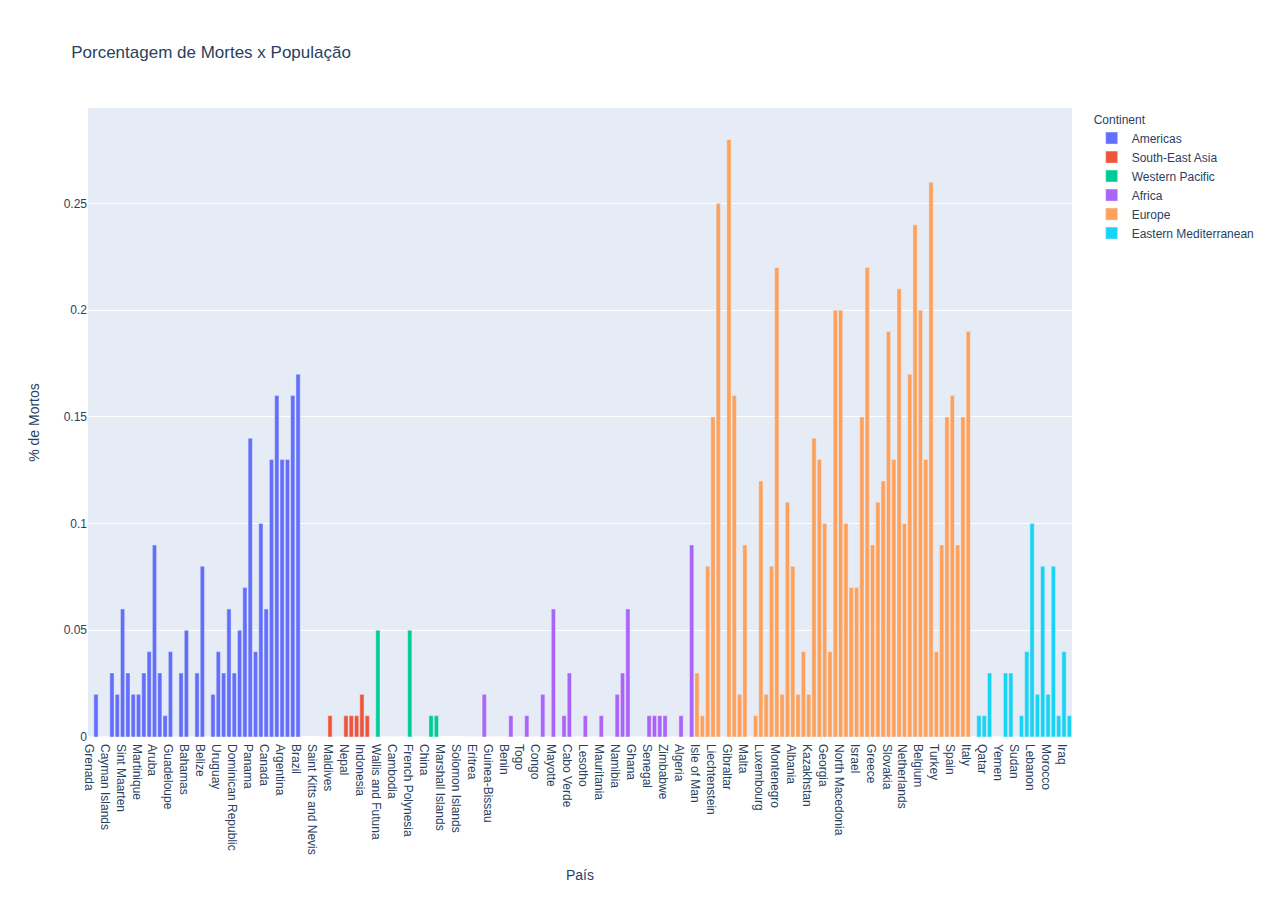
==== TCCDjango/app/graph.html @ 2bbfb7fa "Ajuste html e hover data a método" ====
<html>
<head><meta charset="utf-8" /></head>
<body>
    <div>                        <script type="text/javascript">window.PlotlyConfig = {MathJaxConfig: 'local'};</script>
        <script type="text/javascript">/**
* plotly.js v1.58.4
* Copyright 2012-2020, Plotly, Inc.
* All rights reserved.
* Licensed under the MIT license
*/
!function(t){if("object"==typeof exports&&"undefined"!=typeof module)module.exports=t();else if("function"==typeof define&&define.amd)define([],t);else{("undefined"!=typeof window?window:"undefined"!=typeof global?global:"undefined"!=typeof self?self:this).Plotly=t()}}((function(){return function t(e,r,n){function i(o,s){if(!r[o]){if(!e[o]){var l="function"==typeof require&&require;if(!s&&l)return l(o,!0);if(a)return a(o,!0);var c=new Error("Cannot find module '"+o+"'");throw c.code="MODULE_NOT_FOUND",c}var u=r[o]={exports:{}};e[o][0].call(u.exports,(function(t){return i(e[o][1][t]||t)}),u,u.exports,t,e,r,n)}return r[o].exports}for(var a="function"==typeof require&&require,o=0;o<n.length;o++)i(n[o]);return i}({1:[function(t,e,r){"use strict";var n=t("../src/lib"),i={"X,X div":"direction:ltr;font-family:'Open Sans', verdana, arial, sans-serif;margin:0;padding:0;","X input,X button":"font-family:'Open Sans', verdana, arial, sans-serif;","X input:focus,X button:focus":"outline:none;","X a":"text-decoration:none;","X a:hover":"text-decoration:none;","X .crisp":"shape-rendering:crispEdges;","X .user-select-none":"-webkit-user-select:none;-moz-user-select:none;-ms-user-select:none;-o-user-select:none;user-select:none;","X svg":"overflow:hidden;","X svg a":"fill:#447adb;","X svg a:hover":"fill:#3c6dc5;","X .main-svg":"position:absolute;top:0;left:0;pointer-events:none;","X .main-svg .draglayer":"pointer-events:all;","X .cursor-default":"cursor:default;","X .cursor-pointer":"cursor:pointer;","X .cursor-crosshair":"cursor:crosshair;","X .cursor-move":"cursor:move;","X .cursor-col-resize":"cursor:col-resize;","X .cursor-row-resize":"cursor:row-resize;","X .cursor-ns-resize":"cursor:ns-resize;","X .cursor-ew-resize":"cursor:ew-resize;","X .cursor-sw-resize":"cursor:sw-resize;","X .cursor-s-resize":"cursor:s-resize;","X .cursor-se-resize":"cursor:se-resize;","X .cursor-w-resize":"cursor:w-resize;","X .cursor-e-resize":"cursor:e-resize;","X .cursor-nw-resize":"cursor:nw-resize;","X .cursor-n-resize":"cursor:n-resize;","X .cursor-ne-resize":"cursor:ne-resize;","X .cursor-grab":"cursor:-webkit-grab;cursor:grab;","X .modebar":"position:absolute;top:2px;right:2px;","X .ease-bg":"-webkit-transition:background-color 0.3s ease 0s;-moz-transition:background-color 0.3s ease 0s;-ms-transition:background-color 0.3s ease 0s;-o-transition:background-color 0.3s ease 0s;transition:background-color 0.3s ease 0s;","X .modebar--hover>:not(.watermark)":"opacity:0;-webkit-transition:opacity 0.3s ease 0s;-moz-transition:opacity 0.3s ease 0s;-ms-transition:opacity 0.3s ease 0s;-o-transition:opacity 0.3s ease 0s;transition:opacity 0.3s ease 0s;","X:hover .modebar--hover .modebar-group":"opacity:1;","X .modebar-group":"float:left;display:inline-block;box-sizing:border-box;padding-left:8px;position:relative;vertical-align:middle;white-space:nowrap;","X .modebar-btn":"position:relative;font-size:16px;padding:3px 4px;height:22px;cursor:pointer;line-height:normal;box-sizing:border-box;","X .modebar-btn svg":"position:relative;top:2px;","X .modebar.vertical":"display:flex;flex-direction:column;flex-wrap:wrap;align-content:flex-end;max-height:100%;","X .modebar.vertical svg":"top:-1px;","X .modebar.vertical .modebar-group":"display:block;float:none;padding-left:0px;padding-bottom:8px;","X .modebar.vertical .modebar-group .modebar-btn":"display:block;text-align:center;","X [data-title]:before,X [data-title]:after":"position:absolute;-webkit-transform:translate3d(0, 0, 0);-moz-transform:translate3d(0, 0, 0);-ms-transform:translate3d(0, 0, 0);-o-transform:translate3d(0, 0, 0);transform:translate3d(0, 0, 0);display:none;opacity:0;z-index:1001;pointer-events:none;top:110%;right:50%;","X [data-title]:hover:before,X [data-title]:hover:after":"display:block;opacity:1;","X [data-title]:before":"content:'';position:absolute;background:transparent;border:6px solid transparent;z-index:1002;margin-top:-12px;border-bottom-color:#69738a;margin-right:-6px;","X [data-title]:after":"content:attr(data-title);background:#69738a;color:white;padding:8px 10px;font-size:12px;line-height:12px;white-space:nowrap;margin-right:-18px;border-radius:2px;","X .vertical [data-title]:before,X .vertical [data-title]:after":"top:0%;right:200%;","X .vertical [data-title]:before":"border:6px solid transparent;border-left-color:#69738a;margin-top:8px;margin-right:-30px;","X .select-outline":"fill:none;stroke-width:1;shape-rendering:crispEdges;","X .select-outline-1":"stroke:white;","X .select-outline-2":"stroke:black;stroke-dasharray:2px 2px;",Y:"font-family:'Open Sans', verdana, arial, sans-serif;position:fixed;top:50px;right:20px;z-index:10000;font-size:10pt;max-width:180px;","Y p":"margin:0;","Y .notifier-note":"min-width:180px;max-width:250px;border:1px solid #fff;z-index:3000;margin:0;background-color:#8c97af;background-color:rgba(140,151,175,0.9);color:#fff;padding:10px;overflow-wrap:break-word;word-wrap:break-word;-ms-hyphens:auto;-webkit-hyphens:auto;hyphens:auto;","Y .notifier-close":"color:#fff;opacity:0.8;float:right;padding:0 5px;background:none;border:none;font-size:20px;font-weight:bold;line-height:20px;","Y .notifier-close:hover":"color:#444;text-decoration:none;cursor:pointer;"};for(var a in i){var o=a.replace(/^,/," ,").replace(/X/g,".js-plotly-plot .plotly").replace(/Y/g,".plotly-notifier");n.addStyleRule(o,i[a])}},{"../src/lib":778}],2:[function(t,e,r){"use strict";e.exports=t("../src/transforms/aggregate")},{"../src/transforms/aggregate":1365}],3:[function(t,e,r){"use strict";e.exports=t("../src/traces/bar")},{"../src/traces/bar":929}],4:[function(t,e,r){"use strict";e.exports=t("../src/traces/barpolar")},{"../src/traces/barpolar":942}],5:[function(t,e,r){"use strict";e.exports=t("../src/traces/box")},{"../src/traces/box":952}],6:[function(t,e,r){"use strict";e.exports=t("../src/components/calendars")},{"../src/components/calendars":641}],7:[function(t,e,r){"use strict";e.exports=t("../src/traces/candlestick")},{"../src/traces/candlestick":961}],8:[function(t,e,r){"use strict";e.exports=t("../src/traces/carpet")},{"../src/traces/carpet":980}],9:[function(t,e,r){"use strict";e.exports=t("../src/traces/choropleth")},{"../src/traces/choropleth":994}],10:[function(t,e,r){"use strict";e.exports=t("../src/traces/choroplethmapbox")},{"../src/traces/choroplethmapbox":1001}],11:[function(t,e,r){"use strict";e.exports=t("../src/traces/cone")},{"../src/traces/cone":1007}],12:[function(t,e,r){"use strict";e.exports=t("../src/traces/contour")},{"../src/traces/contour":1022}],13:[function(t,e,r){"use strict";e.exports=t("../src/traces/contourcarpet")},{"../src/traces/contourcarpet":1033}],14:[function(t,e,r){"use strict";e.exports=t("../src/core")},{"../src/core":755}],15:[function(t,e,r){"use strict";e.exports=t("../src/traces/densitymapbox")},{"../src/traces/densitymapbox":1041}],16:[function(t,e,r){"use strict";e.exports=t("../src/transforms/filter")},{"../src/transforms/filter":1366}],17:[function(t,e,r){"use strict";e.exports=t("../src/traces/funnel")},{"../src/traces/funnel":1051}],18:[function(t,e,r){"use strict";e.exports=t("../src/traces/funnelarea")},{"../src/traces/funnelarea":1060}],19:[function(t,e,r){"use strict";e.exports=t("../src/transforms/groupby")},{"../src/transforms/groupby":1367}],20:[function(t,e,r){"use strict";e.exports=t("../src/traces/heatmap")},{"../src/traces/heatmap":1073}],21:[function(t,e,r){"use strict";e.exports=t("../src/traces/heatmapgl")},{"../src/traces/heatmapgl":1083}],22:[function(t,e,r){"use strict";e.exports=t("../src/traces/histogram")},{"../src/traces/histogram":1095}],23:[function(t,e,r){"use strict";e.exports=t("../src/traces/histogram2d")},{"../src/traces/histogram2d":1101}],24:[function(t,e,r){"use strict";e.exports=t("../src/traces/histogram2dcontour")},{"../src/traces/histogram2dcontour":1105}],25:[function(t,e,r){"use strict";e.exports=t("../src/traces/image")},{"../src/traces/image":1113}],26:[function(t,e,r){"use strict";var n=t("./core");n.register([t("./bar"),t("./box"),t("./heatmap"),t("./histogram"),t("./histogram2d"),t("./histogram2dcontour"),t("./contour"),t("./scatterternary"),t("./violin"),t("./funnel"),t("./waterfall"),t("./image"),t("./pie"),t("./sunburst"),t("./treemap"),t("./funnelarea"),t("./scatter3d"),t("./surface"),t("./isosurface"),t("./volume"),t("./mesh3d"),t("./cone"),t("./streamtube"),t("./scattergeo"),t("./choropleth"),t("./scattergl"),t("./splom"),t("./pointcloud"),t("./heatmapgl"),t("./parcoords"),t("./parcats"),t("./scattermapbox"),t("./choroplethmapbox"),t("./densitymapbox"),t("./sankey"),t("./indicator"),t("./table"),t("./carpet"),t("./scattercarpet"),t("./contourcarpet"),t("./ohlc"),t("./candlestick"),t("./scatterpolar"),t("./scatterpolargl"),t("./barpolar")]),n.register([t("./aggregate"),t("./filter"),t("./groupby"),t("./sort")]),n.register([t("./calendars")]),e.exports=n},{"./aggregate":2,"./bar":3,"./barpolar":4,"./box":5,"./calendars":6,"./candlestick":7,"./carpet":8,"./choropleth":9,"./choroplethmapbox":10,"./cone":11,"./contour":12,"./contourcarpet":13,"./core":14,"./densitymapbox":15,"./filter":16,"./funnel":17,"./funnelarea":18,"./groupby":19,"./heatmap":20,"./heatmapgl":21,"./histogram":22,"./histogram2d":23,"./histogram2dcontour":24,"./image":25,"./indicator":27,"./isosurface":28,"./mesh3d":29,"./ohlc":30,"./parcats":31,"./parcoords":32,"./pie":33,"./pointcloud":34,"./sankey":35,"./scatter3d":36,"./scattercarpet":37,"./scattergeo":38,"./scattergl":39,"./scattermapbox":40,"./scatterpolar":41,"./scatterpolargl":42,"./scatterternary":43,"./sort":44,"./splom":45,"./streamtube":46,"./sunburst":47,"./surface":48,"./table":49,"./treemap":50,"./violin":51,"./volume":52,"./waterfall":53}],27:[function(t,e,r){"use strict";e.exports=t("../src/traces/indicator")},{"../src/traces/indicator":1121}],28:[function(t,e,r){"use strict";e.exports=t("../src/traces/isosurface")},{"../src/traces/isosurface":1127}],29:[function(t,e,r){"use strict";e.exports=t("../src/traces/mesh3d")},{"../src/traces/mesh3d":1132}],30:[function(t,e,r){"use strict";e.exports=t("../src/traces/ohlc")},{"../src/traces/ohlc":1137}],31:[function(t,e,r){"use strict";e.exports=t("../src/traces/parcats")},{"../src/traces/parcats":1146}],32:[function(t,e,r){"use strict";e.exports=t("../src/traces/parcoords")},{"../src/traces/parcoords":1156}],33:[function(t,e,r){"use strict";e.exports=t("../src/traces/pie")},{"../src/traces/pie":1167}],34:[function(t,e,r){"use strict";e.exports=t("../src/traces/pointcloud")},{"../src/traces/pointcloud":1176}],35:[function(t,e,r){"use strict";e.exports=t("../src/traces/sankey")},{"../src/traces/sankey":1182}],36:[function(t,e,r){"use strict";e.exports=t("../src/traces/scatter3d")},{"../src/traces/scatter3d":1220}],37:[function(t,e,r){"use strict";e.exports=t("../src/traces/scattercarpet")},{"../src/traces/scattercarpet":1227}],38:[function(t,e,r){"use strict";e.exports=t("../src/traces/scattergeo")},{"../src/traces/scattergeo":1235}],39:[function(t,e,r){"use strict";e.exports=t("../src/traces/scattergl")},{"../src/traces/scattergl":1248}],40:[function(t,e,r){"use strict";e.exports=t("../src/traces/scattermapbox")},{"../src/traces/scattermapbox":1258}],41:[function(t,e,r){"use strict";e.exports=t("../src/traces/scatterpolar")},{"../src/traces/scatterpolar":1266}],42:[function(t,e,r){"use strict";e.exports=t("../src/traces/scatterpolargl")},{"../src/traces/scatterpolargl":1273}],43:[function(t,e,r){"use strict";e.exports=t("../src/traces/scatterternary")},{"../src/traces/scatterternary":1281}],44:[function(t,e,r){"use strict";e.exports=t("../src/transforms/sort")},{"../src/transforms/sort":1369}],45:[function(t,e,r){"use strict";e.exports=t("../src/traces/splom")},{"../src/traces/splom":1290}],46:[function(t,e,r){"use strict";e.exports=t("../src/traces/streamtube")},{"../src/traces/streamtube":1298}],47:[function(t,e,r){"use strict";e.exports=t("../src/traces/sunburst")},{"../src/traces/sunburst":1306}],48:[function(t,e,r){"use strict";e.exports=t("../src/traces/surface")},{"../src/traces/surface":1315}],49:[function(t,e,r){"use strict";e.exports=t("../src/traces/table")},{"../src/traces/table":1323}],50:[function(t,e,r){"use strict";e.exports=t("../src/traces/treemap")},{"../src/traces/treemap":1332}],51:[function(t,e,r){"use strict";e.exports=t("../src/traces/violin")},{"../src/traces/violin":1344}],52:[function(t,e,r){"use strict";e.exports=t("../src/traces/volume")},{"../src/traces/volume":1352}],53:[function(t,e,r){"use strict";e.exports=t("../src/traces/waterfall")},{"../src/traces/waterfall":1360}],54:[function(t,e,r){"use strict";e.exports=function(t){var e=(t=t||{}).eye||[0,0,1],r=t.center||[0,0,0],s=t.up||[0,1,0],l=t.distanceLimits||[0,1/0],c=t.mode||"turntable",u=n(),f=i(),h=a();return u.setDistanceLimits(l[0],l[1]),u.lookAt(0,e,r,s),f.setDistanceLimits(l[0],l[1]),f.lookAt(0,e,r,s),h.setDistanceLimits(l[0],l[1]),h.lookAt(0,e,r,s),new o({turntable:u,orbit:f,matrix:h},c)};var n=t("turntable-camera-controller"),i=t("orbit-camera-controller"),a=t("matrix-camera-controller");function o(t,e){this._controllerNames=Object.keys(t),this._controllerList=this._controllerNames.map((function(e){return t[e]})),this._mode=e,this._active=t[e],this._active||(this._mode="turntable",this._active=t.turntable),this.modes=this._controllerNames,this.computedMatrix=this._active.computedMatrix,this.computedEye=this._active.computedEye,this.computedUp=this._active.computedUp,this.computedCenter=this._active.computedCenter,this.computedRadius=this._active.computedRadius}var s=o.prototype;[["flush",1],["idle",1],["lookAt",4],["rotate",4],["pan",4],["translate",4],["setMatrix",2],["setDistanceLimits",2],["setDistance",2]].forEach((function(t){for(var e=t[0],r=[],n=0;n<t[1];++n)r.push("a"+n);var i="var cc=this._controllerList;for(var i=0;i<cc.length;++i){cc[i]."+t[0]+"("+r.join()+")}";s[e]=Function.apply(null,r.concat(i))})),s.recalcMatrix=function(t){this._active.recalcMatrix(t)},s.getDistance=function(t){return this._active.getDistance(t)},s.getDistanceLimits=function(t){return this._active.getDistanceLimits(t)},s.lastT=function(){return this._active.lastT()},s.setMode=function(t){if(t!==this._mode){var e=this._controllerNames.indexOf(t);if(!(e<0)){var r=this._active,n=this._controllerList[e],i=Math.max(r.lastT(),n.lastT());r.recalcMatrix(i),n.setMatrix(i,r.computedMatrix),this._active=n,this._mode=t,this.computedMatrix=this._active.computedMatrix,this.computedEye=this._active.computedEye,this.computedUp=this._active.computedUp,this.computedCenter=this._active.computedCenter,this.computedRadius=this._active.computedRadius}}},s.getMode=function(){return this._mode}},{"matrix-camera-controller":480,"orbit-camera-controller":501,"turntable-camera-controller":581}],55:[function(t,e,r){!function(n,i){"object"==typeof r&&"undefined"!=typeof e?i(r,t("d3-array"),t("d3-collection"),t("d3-shape"),t("elementary-circuits-directed-graph")):i(n.d3=n.d3||{},n.d3,n.d3,n.d3,null)}(this,(function(t,e,r,n,i){"use strict";function a(t){return t.target.depth}function o(t,e){return t.sourceLinks.length?t.depth:e-1}function s(t){return function(){return t}}i=i&&i.hasOwnProperty("default")?i.default:i;var l="function"==typeof Symbol&&"symbol"==typeof Symbol.iterator?function(t){return typeof t}:function(t){return t&&"function"==typeof Symbol&&t.constructor===Symbol&&t!==Symbol.prototype?"symbol":typeof t};function c(t,e){return f(t.source,e.source)||t.index-e.index}function u(t,e){return f(t.target,e.target)||t.index-e.index}function f(t,e){return t.partOfCycle===e.partOfCycle?t.y0-e.y0:"top"===t.circularLinkType||"bottom"===e.circularLinkType?-1:1}function h(t){return t.value}function p(t){return(t.y0+t.y1)/2}function d(t){return p(t.source)}function g(t){return p(t.target)}function m(t){return t.index}function v(t){return t.nodes}function y(t){return t.links}function x(t,e){var r=t.get(e);if(!r)throw new Error("missing: "+e);return r}function b(t,e){return e(t)}function _(t,e,r){var n=0;if(null===r){for(var a=[],o=0;o<t.links.length;o++){var s=t.links[o],l=s.source.index,c=s.target.index;a[l]||(a[l]=[]),a[c]||(a[c]=[]),-1===a[l].indexOf(c)&&a[l].push(c)}var u=i(a);u.sort((function(t,e){return t.length-e.length}));var f={};for(o=0;o<u.length;o++){var h=u[o].slice(-2);f[h[0]]||(f[h[0]]={}),f[h[0]][h[1]]=!0}t.links.forEach((function(t){var e=t.target.index,r=t.source.index;e===r||f[r]&&f[r][e]?(t.circular=!0,t.circularLinkID=n,n+=1):t.circular=!1}))}else t.links.forEach((function(t){t.source[r]<t.target[r]?t.circular=!1:(t.circular=!0,t.circularLinkID=n,n+=1)}))}function w(t,e){var r=0,n=0;t.links.forEach((function(i){i.circular&&(i.source.circularLinkType||i.target.circularLinkType?i.circularLinkType=i.source.circularLinkType?i.source.circularLinkType:i.target.circularLinkType:i.circularLinkType=r<n?"top":"bottom","top"==i.circularLinkType?r+=1:n+=1,t.nodes.forEach((function(t){b(t,e)!=b(i.source,e)&&b(t,e)!=b(i.target,e)||(t.circularLinkType=i.circularLinkType)})))})),t.links.forEach((function(t){t.circular&&(t.source.circularLinkType==t.target.circularLinkType&&(t.circularLinkType=t.source.circularLinkType),H(t,e)&&(t.circularLinkType=t.source.circularLinkType))}))}function T(t){var e=Math.abs(t.y1-t.y0),r=Math.abs(t.target.x0-t.source.x1);return Math.atan(r/e)}function k(t,e){var r=0;t.sourceLinks.forEach((function(t){r=t.circular&&!H(t,e)?r+1:r}));var n=0;return t.targetLinks.forEach((function(t){n=t.circular&&!H(t,e)?n+1:n})),r+n}function M(t){var e=t.source.sourceLinks,r=0;e.forEach((function(t){r=t.circular?r+1:r}));var n=t.target.targetLinks,i=0;return n.forEach((function(t){i=t.circular?i+1:i})),!(r>1||i>1)}function A(t,e,r){return t.sort(E),t.forEach((function(n,i){var a,o,s=0;if(H(n,r)&&M(n))n.circularPathData.verticalBuffer=s+n.width/2;else{for(var l=0;l<i;l++)if(a=t[i],o=t[l],!(a.source.column<o.target.column||a.target.column>o.source.column)){var c=t[l].circularPathData.verticalBuffer+t[l].width/2+e;s=c>s?c:s}n.circularPathData.verticalBuffer=s+n.width/2}})),t}function S(t,r,i,a){var o=e.min(t.links,(function(t){return t.source.y0}));t.links.forEach((function(t){t.circular&&(t.circularPathData={})})),A(t.links.filter((function(t){return"top"==t.circularLinkType})),r,a),A(t.links.filter((function(t){return"bottom"==t.circularLinkType})),r,a),t.links.forEach((function(e){if(e.circular){if(e.circularPathData.arcRadius=e.width+10,e.circularPathData.leftNodeBuffer=5,e.circularPathData.rightNodeBuffer=5,e.circularPathData.sourceWidth=e.source.x1-e.source.x0,e.circularPathData.sourceX=e.source.x0+e.circularPathData.sourceWidth,e.circularPathData.targetX=e.target.x0,e.circularPathData.sourceY=e.y0,e.circularPathData.targetY=e.y1,H(e,a)&&M(e))e.circularPathData.leftSmallArcRadius=10+e.width/2,e.circularPathData.leftLargeArcRadius=10+e.width/2,e.circularPathData.rightSmallArcRadius=10+e.width/2,e.circularPathData.rightLargeArcRadius=10+e.width/2,"bottom"==e.circularLinkType?(e.circularPathData.verticalFullExtent=e.source.y1+25+e.circularPathData.verticalBuffer,e.circularPathData.verticalLeftInnerExtent=e.circularPathData.verticalFullExtent-e.circularPathData.leftLargeArcRadius,e.circularPathData.verticalRightInnerExtent=e.circularPathData.verticalFullExtent-e.circularPathData.rightLargeArcRadius):(e.circularPathData.verticalFullExtent=e.source.y0-25-e.circularPathData.verticalBuffer,e.circularPathData.verticalLeftInnerExtent=e.circularPathData.verticalFullExtent+e.circularPathData.leftLargeArcRadius,e.circularPathData.verticalRightInnerExtent=e.circularPathData.verticalFullExtent+e.circularPathData.rightLargeArcRadius);else{var s=e.source.column,l=e.circularLinkType,c=t.links.filter((function(t){return t.source.column==s&&t.circularLinkType==l}));"bottom"==e.circularLinkType?c.sort(L):c.sort(C);var u=0;c.forEach((function(t,n){t.circularLinkID==e.circularLinkID&&(e.circularPathData.leftSmallArcRadius=10+e.width/2+u,e.circularPathData.leftLargeArcRadius=10+e.width/2+n*r+u),u+=t.width})),s=e.target.column,c=t.links.filter((function(t){return t.target.column==s&&t.circularLinkType==l})),"bottom"==e.circularLinkType?c.sort(P):c.sort(I),u=0,c.forEach((function(t,n){t.circularLinkID==e.circularLinkID&&(e.circularPathData.rightSmallArcRadius=10+e.width/2+u,e.circularPathData.rightLargeArcRadius=10+e.width/2+n*r+u),u+=t.width})),"bottom"==e.circularLinkType?(e.circularPathData.verticalFullExtent=Math.max(i,e.source.y1,e.target.y1)+25+e.circularPathData.verticalBuffer,e.circularPathData.verticalLeftInnerExtent=e.circularPathData.verticalFullExtent-e.circularPathData.leftLargeArcRadius,e.circularPathData.verticalRightInnerExtent=e.circularPathData.verticalFullExtent-e.circularPathData.rightLargeArcRadius):(e.circularPathData.verticalFullExtent=o-25-e.circularPathData.verticalBuffer,e.circularPathData.verticalLeftInnerExtent=e.circularPathData.verticalFullExtent+e.circularPathData.leftLargeArcRadius,e.circularPathData.verticalRightInnerExtent=e.circularPathData.verticalFullExtent+e.circularPathData.rightLargeArcRadius)}e.circularPathData.leftInnerExtent=e.circularPathData.sourceX+e.circularPathData.leftNodeBuffer,e.circularPathData.rightInnerExtent=e.circularPathData.targetX-e.circularPathData.rightNodeBuffer,e.circularPathData.leftFullExtent=e.circularPathData.sourceX+e.circularPathData.leftLargeArcRadius+e.circularPathData.leftNodeBuffer,e.circularPathData.rightFullExtent=e.circularPathData.targetX-e.circularPathData.rightLargeArcRadius-e.circularPathData.rightNodeBuffer}if(e.circular)e.path=function(t){var e="";e="top"==t.circularLinkType?"M"+t.circularPathData.sourceX+" "+t.circularPathData.sourceY+" L"+t.circularPathData.leftInnerExtent+" "+t.circularPathData.sourceY+" A"+t.circularPathData.leftLargeArcRadius+" "+t.circularPathData.leftSmallArcRadius+" 0 0 0 "+t.circularPathData.leftFullExtent+" "+(t.circularPathData.sourceY-t.circularPathData.leftSmallArcRadius)+" L"+t.circularPathData.leftFullExtent+" "+t.circularPathData.verticalLeftInnerExtent+" A"+t.circularPathData.leftLargeArcRadius+" "+t.circularPathData.leftLargeArcRadius+" 0 0 0 "+t.circularPathData.leftInnerExtent+" "+t.circularPathData.verticalFullExtent+" L"+t.circularPathData.rightInnerExtent+" "+t.circularPathData.verticalFullExtent+" A"+t.circularPathData.rightLargeArcRadius+" "+t.circularPathData.rightLargeArcRadius+" 0 0 0 "+t.circularPathData.rightFullExtent+" "+t.circularPathData.verticalRightInnerExtent+" L"+t.circularPathData.rightFullExtent+" "+(t.circularPathData.targetY-t.circularPathData.rightSmallArcRadius)+" A"+t.circularPathData.rightLargeArcRadius+" "+t.circularPathData.rightSmallArcRadius+" 0 0 0 "+t.circularPathData.rightInnerExtent+" "+t.circularPathData.targetY+" L"+t.circularPathData.targetX+" "+t.circularPathData.targetY:"M"+t.circularPathData.sourceX+" "+t.circularPathData.sourceY+" L"+t.circularPathData.leftInnerExtent+" "+t.circularPathData.sourceY+" A"+t.circularPathData.leftLargeArcRadius+" "+t.circularPathData.leftSmallArcRadius+" 0 0 1 "+t.circularPathData.leftFullExtent+" "+(t.circularPathData.sourceY+t.circularPathData.leftSmallArcRadius)+" L"+t.circularPathData.leftFullExtent+" "+t.circularPathData.verticalLeftInnerExtent+" A"+t.circularPathData.leftLargeArcRadius+" "+t.circularPathData.leftLargeArcRadius+" 0 0 1 "+t.circularPathData.leftInnerExtent+" "+t.circularPathData.verticalFullExtent+" L"+t.circularPathData.rightInnerExtent+" "+t.circularPathData.verticalFullExtent+" A"+t.circularPathData.rightLargeArcRadius+" "+t.circularPathData.rightLargeArcRadius+" 0 0 1 "+t.circularPathData.rightFullExtent+" "+t.circularPathData.verticalRightInnerExtent+" L"+t.circularPathData.rightFullExtent+" "+(t.circularPathData.targetY+t.circularPathData.rightSmallArcRadius)+" A"+t.circularPathData.rightLargeArcRadius+" "+t.circularPathData.rightSmallArcRadius+" 0 0 1 "+t.circularPathData.rightInnerExtent+" "+t.circularPathData.targetY+" L"+t.circularPathData.targetX+" "+t.circularPathData.targetY;return e}(e);else{var f=n.linkHorizontal().source((function(t){return[t.source.x0+(t.source.x1-t.source.x0),t.y0]})).target((function(t){return[t.target.x0,t.y1]}));e.path=f(e)}}))}function E(t,e){return z(t)==z(e)?"bottom"==t.circularLinkType?L(t,e):C(t,e):z(e)-z(t)}function C(t,e){return t.y0-e.y0}function L(t,e){return e.y0-t.y0}function I(t,e){return t.y1-e.y1}function P(t,e){return e.y1-t.y1}function z(t){return t.target.column-t.source.column}function O(t){return t.target.x0-t.source.x1}function D(t,e){var r=T(t),n=O(e)/Math.tan(r);return"up"==q(t)?t.y1+n:t.y1-n}function R(t,e){var r=T(t),n=O(e)/Math.tan(r);return"up"==q(t)?t.y1-n:t.y1+n}function F(t,e,r,n){t.links.forEach((function(i){if(!i.circular&&i.target.column-i.source.column>1){var a=i.source.column+1,o=i.target.column-1,s=1,l=o-a+1;for(s=1;a<=o;a++,s++)t.nodes.forEach((function(o){if(o.column==a){var c,u=s/(l+1),f=Math.pow(1-u,3),h=3*u*Math.pow(1-u,2),p=3*Math.pow(u,2)*(1-u),d=Math.pow(u,3),g=f*i.y0+h*i.y0+p*i.y1+d*i.y1,m=g-i.width/2,v=g+i.width/2;m>o.y0&&m<o.y1?(c=o.y1-m+10,c="bottom"==o.circularLinkType?c:-c,o=N(o,c,e,r),t.nodes.forEach((function(t){b(t,n)!=b(o,n)&&t.column==o.column&&B(o,t)&&N(t,c,e,r)}))):(v>o.y0&&v<o.y1||m<o.y0&&v>o.y1)&&(c=v-o.y0+10,o=N(o,c,e,r),t.nodes.forEach((function(t){b(t,n)!=b(o,n)&&t.column==o.column&&t.y0<o.y1&&t.y1>o.y1&&N(t,c,e,r)})))}}))}}))}function B(t,e){return t.y0>e.y0&&t.y0<e.y1||(t.y1>e.y0&&t.y1<e.y1||t.y0<e.y0&&t.y1>e.y1)}function N(t,e,r,n){return t.y0+e>=r&&t.y1+e<=n&&(t.y0=t.y0+e,t.y1=t.y1+e,t.targetLinks.forEach((function(t){t.y1=t.y1+e})),t.sourceLinks.forEach((function(t){t.y0=t.y0+e}))),t}function j(t,e,r,n){t.nodes.forEach((function(i){n&&i.y+(i.y1-i.y0)>e&&(i.y=i.y-(i.y+(i.y1-i.y0)-e));var a=t.links.filter((function(t){return b(t.source,r)==b(i,r)})),o=a.length;o>1&&a.sort((function(t,e){if(!t.circular&&!e.circular){if(t.target.column==e.target.column)return t.y1-e.y1;if(!V(t,e))return t.y1-e.y1;if(t.target.column>e.target.column){var r=R(e,t);return t.y1-r}if(e.target.column>t.target.column)return R(t,e)-e.y1}return t.circular&&!e.circular?"top"==t.circularLinkType?-1:1:e.circular&&!t.circular?"top"==e.circularLinkType?1:-1:t.circular&&e.circular?t.circularLinkType===e.circularLinkType&&"top"==t.circularLinkType?t.target.column===e.target.column?t.target.y1-e.target.y1:e.target.column-t.target.column:t.circularLinkType===e.circularLinkType&&"bottom"==t.circularLinkType?t.target.column===e.target.column?e.target.y1-t.target.y1:t.target.column-e.target.column:"top"==t.circularLinkType?-1:1:void 0}));var s=i.y0;a.forEach((function(t){t.y0=s+t.width/2,s+=t.width})),a.forEach((function(t,e){if("bottom"==t.circularLinkType){for(var r=e+1,n=0;r<o;r++)n+=a[r].width;t.y0=i.y1-n-t.width/2}}))}))}function U(t,e,r){t.nodes.forEach((function(e){var n=t.links.filter((function(t){return b(t.target,r)==b(e,r)})),i=n.length;i>1&&n.sort((function(t,e){if(!t.circular&&!e.circular){if(t.source.column==e.source.column)return t.y0-e.y0;if(!V(t,e))return t.y0-e.y0;if(e.source.column<t.source.column){var r=D(e,t);return t.y0-r}if(t.source.column<e.source.column)return D(t,e)-e.y0}return t.circular&&!e.circular?"top"==t.circularLinkType?-1:1:e.circular&&!t.circular?"top"==e.circularLinkType?1:-1:t.circular&&e.circular?t.circularLinkType===e.circularLinkType&&"top"==t.circularLinkType?t.source.column===e.source.column?t.source.y1-e.source.y1:t.source.column-e.source.column:t.circularLinkType===e.circularLinkType&&"bottom"==t.circularLinkType?t.source.column===e.source.column?t.source.y1-e.source.y1:e.source.column-t.source.column:"top"==t.circularLinkType?-1:1:void 0}));var a=e.y0;n.forEach((function(t){t.y1=a+t.width/2,a+=t.width})),n.forEach((function(t,r){if("bottom"==t.circularLinkType){for(var a=r+1,o=0;a<i;a++)o+=n[a].width;t.y1=e.y1-o-t.width/2}}))}))}function V(t,e){return q(t)==q(e)}function q(t){return t.y0-t.y1>0?"up":"down"}function H(t,e){return b(t.source,e)==b(t.target,e)}function G(t,r,n){var i=t.nodes,a=t.links,o=!1,s=!1;if(a.forEach((function(t){"top"==t.circularLinkType?o=!0:"bottom"==t.circularLinkType&&(s=!0)})),0==o||0==s){var l=e.min(i,(function(t){return t.y0})),c=(n-r)/(e.max(i,(function(t){return t.y1}))-l);i.forEach((function(t){var e=(t.y1-t.y0)*c;t.y0=(t.y0-l)*c,t.y1=t.y0+e})),a.forEach((function(t){t.y0=(t.y0-l)*c,t.y1=(t.y1-l)*c,t.width=t.width*c}))}}t.sankeyCircular=function(){var t,n,i=0,a=0,b=1,T=1,M=24,A=m,E=o,C=v,L=y,I=32,P=2,z=null;function O(){var t={nodes:C.apply(null,arguments),links:L.apply(null,arguments)};D(t),_(t,A,z),R(t),B(t),w(t,A),N(t,I,A),V(t);for(var e=4,r=0;r<e;r++)j(t,T,A),U(t,T,A),F(t,a,T,A),j(t,T,A),U(t,T,A);return G(t,a,T),S(t,P,T,A),t}function D(t){t.nodes.forEach((function(t,e){t.index=e,t.sourceLinks=[],t.targetLinks=[]}));var e=r.map(t.nodes,A);return t.links.forEach((function(t,r){t.index=r;var n=t.source,i=t.target;"object"!==("undefined"==typeof n?"undefined":l(n))&&(n=t.source=x(e,n)),"object"!==("undefined"==typeof i?"undefined":l(i))&&(i=t.target=x(e,i)),n.sourceLinks.push(t),i.targetLinks.push(t)})),t}function R(t){t.nodes.forEach((function(t){t.partOfCycle=!1,t.value=Math.max(e.sum(t.sourceLinks,h),e.sum(t.targetLinks,h)),t.sourceLinks.forEach((function(e){e.circular&&(t.partOfCycle=!0,t.circularLinkType=e.circularLinkType)})),t.targetLinks.forEach((function(e){e.circular&&(t.partOfCycle=!0,t.circularLinkType=e.circularLinkType)}))}))}function B(t){var e,r,n;for(e=t.nodes,r=[],n=0;e.length;++n,e=r,r=[])e.forEach((function(t){t.depth=n,t.sourceLinks.forEach((function(t){r.indexOf(t.target)<0&&!t.circular&&r.push(t.target)}))}));for(e=t.nodes,r=[],n=0;e.length;++n,e=r,r=[])e.forEach((function(t){t.height=n,t.targetLinks.forEach((function(t){r.indexOf(t.source)<0&&!t.circular&&r.push(t.source)}))}));t.nodes.forEach((function(t){t.column=Math.floor(E.call(null,t,n))}))}function N(o,s,l){var c=r.nest().key((function(t){return t.column})).sortKeys(e.ascending).entries(o.nodes).map((function(t){return t.values}));!function(r){if(n){var s=1/0;c.forEach((function(t){var e=T*n/(t.length+1);s=e<s?e:s})),t=s}var l=e.min(c,(function(r){return(T-a-(r.length-1)*t)/e.sum(r,h)}));l*=.3,o.links.forEach((function(t){t.width=t.value*l}));var u=function(t){var r=0,n=0,i=0,a=0,o=e.max(t.nodes,(function(t){return t.column}));return t.links.forEach((function(t){t.circular&&("top"==t.circularLinkType?r+=t.width:n+=t.width,0==t.target.column&&(a+=t.width),t.source.column==o&&(i+=t.width))})),{top:r=r>0?r+25+10:r,bottom:n=n>0?n+25+10:n,left:a=a>0?a+25+10:a,right:i=i>0?i+25+10:i}}(o),f=function(t,r){var n=e.max(t.nodes,(function(t){return t.column})),o=b-i,s=T-a,l=o/(o+r.right+r.left),c=s/(s+r.top+r.bottom);return i=i*l+r.left,b=0==r.right?b:b*l,a=a*c+r.top,T*=c,t.nodes.forEach((function(t){t.x0=i+t.column*((b-i-M)/n),t.x1=t.x0+M})),c}(o,u);l*=f,o.links.forEach((function(t){t.width=t.value*l})),c.forEach((function(t){var e=t.length;t.forEach((function(t,n){t.depth==c.length-1&&1==e||0==t.depth&&1==e?(t.y0=T/2-t.value*l,t.y1=t.y0+t.value*l):t.partOfCycle?0==k(t,r)?(t.y0=T/2+n,t.y1=t.y0+t.value*l):"top"==t.circularLinkType?(t.y0=a+n,t.y1=t.y0+t.value*l):(t.y0=T-t.value*l-n,t.y1=t.y0+t.value*l):0==u.top||0==u.bottom?(t.y0=(T-a)/e*n,t.y1=t.y0+t.value*l):(t.y0=(T-a)/2-e/2+n,t.y1=t.y0+t.value*l)}))}))}(l),y();for(var u=1,m=s;m>0;--m)v(u*=.99,l),y();function v(t,r){var n=c.length;c.forEach((function(i){var a=i.length,o=i[0].depth;i.forEach((function(i){var s;if(i.sourceLinks.length||i.targetLinks.length)if(i.partOfCycle&&k(i,r)>0);else if(0==o&&1==a)s=i.y1-i.y0,i.y0=T/2-s/2,i.y1=T/2+s/2;else if(o==n-1&&1==a)s=i.y1-i.y0,i.y0=T/2-s/2,i.y1=T/2+s/2;else{var l=e.mean(i.sourceLinks,g),c=e.mean(i.targetLinks,d),u=((l&&c?(l+c)/2:l||c)-p(i))*t;i.y0+=u,i.y1+=u}}))}))}function y(){c.forEach((function(e){var r,n,i,o=a,s=e.length;for(e.sort(f),i=0;i<s;++i)(n=o-(r=e[i]).y0)>0&&(r.y0+=n,r.y1+=n),o=r.y1+t;if((n=o-t-T)>0)for(o=r.y0-=n,r.y1-=n,i=s-2;i>=0;--i)(n=(r=e[i]).y1+t-o)>0&&(r.y0-=n,r.y1-=n),o=r.y0}))}}function V(t){t.nodes.forEach((function(t){t.sourceLinks.sort(u),t.targetLinks.sort(c)})),t.nodes.forEach((function(t){var e=t.y0,r=e,n=t.y1,i=n;t.sourceLinks.forEach((function(t){t.circular?(t.y0=n-t.width/2,n-=t.width):(t.y0=e+t.width/2,e+=t.width)})),t.targetLinks.forEach((function(t){t.circular?(t.y1=i-t.width/2,i-=t.width):(t.y1=r+t.width/2,r+=t.width)}))}))}return O.nodeId=function(t){return arguments.length?(A="function"==typeof t?t:s(t),O):A},O.nodeAlign=function(t){return arguments.length?(E="function"==typeof t?t:s(t),O):E},O.nodeWidth=function(t){return arguments.length?(M=+t,O):M},O.nodePadding=function(e){return arguments.length?(t=+e,O):t},O.nodes=function(t){return arguments.length?(C="function"==typeof t?t:s(t),O):C},O.links=function(t){return arguments.length?(L="function"==typeof t?t:s(t),O):L},O.size=function(t){return arguments.length?(i=a=0,b=+t[0],T=+t[1],O):[b-i,T-a]},O.extent=function(t){return arguments.length?(i=+t[0][0],b=+t[1][0],a=+t[0][1],T=+t[1][1],O):[[i,a],[b,T]]},O.iterations=function(t){return arguments.length?(I=+t,O):I},O.circularLinkGap=function(t){return arguments.length?(P=+t,O):P},O.nodePaddingRatio=function(t){return arguments.length?(n=+t,O):n},O.sortNodes=function(t){return arguments.length?(z=t,O):z},O.update=function(t){return w(t,A),V(t),t.links.forEach((function(t){t.circular&&(t.circularLinkType=t.y0+t.y1<T?"top":"bottom",t.source.circularLinkType=t.circularLinkType,t.target.circularLinkType=t.circularLinkType)})),j(t,T,A,!1),U(t,T,A),S(t,P,T,A),t},O},t.sankeyCenter=function(t){return t.targetLinks.length?t.depth:t.sourceLinks.length?e.min(t.sourceLinks,a)-1:0},t.sankeyLeft=function(t){return t.depth},t.sankeyRight=function(t,e){return e-1-t.height},t.sankeyJustify=o,Object.defineProperty(t,"__esModule",{value:!0})}))},{"d3-array":156,"d3-collection":157,"d3-shape":165,"elementary-circuits-directed-graph":179}],56:[function(t,e,r){!function(n,i){"object"==typeof r&&"undefined"!=typeof e?i(r,t("d3-array"),t("d3-collection"),t("d3-shape")):i(n.d3=n.d3||{},n.d3,n.d3,n.d3)}(this,(function(t,e,r,n){"use strict";function i(t){return t.target.depth}function a(t,e){return t.sourceLinks.length?t.depth:e-1}function o(t){return function(){return t}}function s(t,e){return c(t.source,e.source)||t.index-e.index}function l(t,e){return c(t.target,e.target)||t.index-e.index}function c(t,e){return t.y0-e.y0}function u(t){return t.value}function f(t){return(t.y0+t.y1)/2}function h(t){return f(t.source)*t.value}function p(t){return f(t.target)*t.value}function d(t){return t.index}function g(t){return t.nodes}function m(t){return t.links}function v(t,e){var r=t.get(e);if(!r)throw new Error("missing: "+e);return r}function y(t){return[t.source.x1,t.y0]}function x(t){return[t.target.x0,t.y1]}t.sankey=function(){var t=0,n=0,i=1,y=1,x=24,b=8,_=d,w=a,T=g,k=m,M=32;function A(){var t={nodes:T.apply(null,arguments),links:k.apply(null,arguments)};return S(t),E(t),C(t),L(t),I(t),t}function S(t){t.nodes.forEach((function(t,e){t.index=e,t.sourceLinks=[],t.targetLinks=[]}));var e=r.map(t.nodes,_);t.links.forEach((function(t,r){t.index=r;var n=t.source,i=t.target;"object"!=typeof n&&(n=t.source=v(e,n)),"object"!=typeof i&&(i=t.target=v(e,i)),n.sourceLinks.push(t),i.targetLinks.push(t)}))}function E(t){t.nodes.forEach((function(t){t.value=Math.max(e.sum(t.sourceLinks,u),e.sum(t.targetLinks,u))}))}function C(e){var r,n,a;for(r=e.nodes,n=[],a=0;r.length;++a,r=n,n=[])r.forEach((function(t){t.depth=a,t.sourceLinks.forEach((function(t){n.indexOf(t.target)<0&&n.push(t.target)}))}));for(r=e.nodes,n=[],a=0;r.length;++a,r=n,n=[])r.forEach((function(t){t.height=a,t.targetLinks.forEach((function(t){n.indexOf(t.source)<0&&n.push(t.source)}))}));var o=(i-t-x)/(a-1);e.nodes.forEach((function(e){e.x1=(e.x0=t+Math.max(0,Math.min(a-1,Math.floor(w.call(null,e,a))))*o)+x}))}function L(t){var i=r.nest().key((function(t){return t.x0})).sortKeys(e.ascending).entries(t.nodes).map((function(t){return t.values}));!function(){var r=e.max(i,(function(t){return t.length})),a=2/3*(y-n)/(r-1);b>a&&(b=a);var o=e.min(i,(function(t){return(y-n-(t.length-1)*b)/e.sum(t,u)}));i.forEach((function(t){t.forEach((function(t,e){t.y1=(t.y0=e)+t.value*o}))})),t.links.forEach((function(t){t.width=t.value*o}))}(),d();for(var a=1,o=M;o>0;--o)l(a*=.99),d(),s(a),d();function s(t){i.forEach((function(r){r.forEach((function(r){if(r.targetLinks.length){var n=(e.sum(r.targetLinks,h)/e.sum(r.targetLinks,u)-f(r))*t;r.y0+=n,r.y1+=n}}))}))}function l(t){i.slice().reverse().forEach((function(r){r.forEach((function(r){if(r.sourceLinks.length){var n=(e.sum(r.sourceLinks,p)/e.sum(r.sourceLinks,u)-f(r))*t;r.y0+=n,r.y1+=n}}))}))}function d(){i.forEach((function(t){var e,r,i,a=n,o=t.length;for(t.sort(c),i=0;i<o;++i)(r=a-(e=t[i]).y0)>0&&(e.y0+=r,e.y1+=r),a=e.y1+b;if((r=a-b-y)>0)for(a=e.y0-=r,e.y1-=r,i=o-2;i>=0;--i)(r=(e=t[i]).y1+b-a)>0&&(e.y0-=r,e.y1-=r),a=e.y0}))}}function I(t){t.nodes.forEach((function(t){t.sourceLinks.sort(l),t.targetLinks.sort(s)})),t.nodes.forEach((function(t){var e=t.y0,r=e;t.sourceLinks.forEach((function(t){t.y0=e+t.width/2,e+=t.width})),t.targetLinks.forEach((function(t){t.y1=r+t.width/2,r+=t.width}))}))}return A.update=function(t){return I(t),t},A.nodeId=function(t){return arguments.length?(_="function"==typeof t?t:o(t),A):_},A.nodeAlign=function(t){return arguments.length?(w="function"==typeof t?t:o(t),A):w},A.nodeWidth=function(t){return arguments.length?(x=+t,A):x},A.nodePadding=function(t){return arguments.length?(b=+t,A):b},A.nodes=function(t){return arguments.length?(T="function"==typeof t?t:o(t),A):T},A.links=function(t){return arguments.length?(k="function"==typeof t?t:o(t),A):k},A.size=function(e){return arguments.length?(t=n=0,i=+e[0],y=+e[1],A):[i-t,y-n]},A.extent=function(e){return arguments.length?(t=+e[0][0],i=+e[1][0],n=+e[0][1],y=+e[1][1],A):[[t,n],[i,y]]},A.iterations=function(t){return arguments.length?(M=+t,A):M},A},t.sankeyCenter=function(t){return t.targetLinks.length?t.depth:t.sourceLinks.length?e.min(t.sourceLinks,i)-1:0},t.sankeyLeft=function(t){return t.depth},t.sankeyRight=function(t,e){return e-1-t.height},t.sankeyJustify=a,t.sankeyLinkHorizontal=function(){return n.linkHorizontal().source(y).target(x)},Object.defineProperty(t,"__esModule",{value:!0})}))},{"d3-array":156,"d3-collection":157,"d3-shape":165}],57:[function(t,e,r){"use strict";e.exports=t("./quad")},{"./quad":58}],58:[function(t,e,r){"use strict";var n=t("binary-search-bounds"),i=t("clamp"),a=t("parse-rect"),o=t("array-bounds"),s=t("pick-by-alias"),l=t("defined"),c=t("flatten-vertex-data"),u=t("is-obj"),f=t("dtype"),h=t("math-log2");function p(t,e){for(var r=e[0],n=e[1],a=1/(e[2]-r),o=1/(e[3]-n),s=new Array(t.length),l=0,c=t.length/2;l<c;l++)s[2*l]=i((t[2*l]-r)*a,0,1),s[2*l+1]=i((t[2*l+1]-n)*o,0,1);return s}e.exports=function(t,e){e||(e={}),t=c(t,"float64"),e=s(e,{bounds:"range bounds dataBox databox",maxDepth:"depth maxDepth maxdepth level maxLevel maxlevel levels",dtype:"type dtype format out dst output destination"});var r=l(e.maxDepth,255),i=l(e.bounds,o(t,2));i[0]===i[2]&&i[2]++,i[1]===i[3]&&i[3]++;var d,g=p(t,i),m=t.length>>>1;e.dtype||(e.dtype="array"),"string"==typeof e.dtype?d=new(f(e.dtype))(m):e.dtype&&(d=e.dtype,Array.isArray(d)&&(d.length=m));for(var v=0;v<m;++v)d[v]=v;var y=[],x=[],b=[],_=[];!function t(e,n,i,a,o,s){if(!a.length)return null;var l=y[o]||(y[o]=[]),c=b[o]||(b[o]=[]),u=x[o]||(x[o]=[]),f=l.length;if(++o>r||s>1073741824){for(var h=0;h<a.length;h++)l.push(a[h]),c.push(s),u.push(null,null,null,null);return f}if(l.push(a[0]),c.push(s),a.length<=1)return u.push(null,null,null,null),f;for(var p=.5*i,d=e+p,m=n+p,v=[],_=[],w=[],T=[],k=1,M=a.length;k<M;k++){var A=a[k],S=g[2*A],E=g[2*A+1];S<d?E<m?v.push(A):_.push(A):E<m?w.push(A):T.push(A)}return s<<=2,u.push(t(e,n,p,v,o,s),t(e,m,p,_,o,s+1),t(d,n,p,w,o,s+2),t(d,m,p,T,o,s+3)),f}(0,0,1,d,0,1);for(var w=0,T=0;T<y.length;T++){var k=y[T];if(d.set)d.set(k,w);else for(var M=0,A=k.length;M<A;M++)d[M+w]=k[M];var S=w+y[T].length;_[T]=[w,S],w=S}return d.range=function(){var e,r=[],n=arguments.length;for(;n--;)r[n]=arguments[n];if(u(r[r.length-1])){var o=r.pop();r.length||null==o.x&&null==o.l&&null==o.left||(r=[o],e={}),e=s(o,{level:"level maxLevel",d:"d diam diameter r radius px pxSize pixel pixelSize maxD size minSize",lod:"lod details ranges offsets"})}else e={};r.length||(r=i);var c=a.apply(void 0,r),f=[Math.min(c.x,c.x+c.width),Math.min(c.y,c.y+c.height),Math.max(c.x,c.x+c.width),Math.max(c.y,c.y+c.height)],d=f[0],g=f[1],m=f[2],v=f[3],b=p([d,g,m,v],i),_=b[0],w=b[1],T=b[2],k=b[3],M=l(e.level,y.length);if(null!=e.d){var A;"number"==typeof e.d?A=[e.d,e.d]:e.d.length&&(A=e.d),M=Math.min(Math.max(Math.ceil(-h(Math.abs(A[0])/(i[2]-i[0]))),Math.ceil(-h(Math.abs(A[1])/(i[3]-i[1])))),M)}if(M=Math.min(M,y.length),e.lod)return E(_,w,T,k,M);var S=[];function C(e,r,n,i,a,o){if(null!==a&&null!==o&&!(_>e+n||w>r+n||T<e||k<r||i>=M||a===o)){var s=y[i];void 0===o&&(o=s.length);for(var l=a;l<o;l++){var c=s[l],u=t[2*c],f=t[2*c+1];u>=d&&u<=m&&f>=g&&f<=v&&S.push(c)}var h=x[i],p=h[4*a+0],b=h[4*a+1],A=h[4*a+2],E=h[4*a+3],I=L(h,a+1),P=.5*n,z=i+1;C(e,r,P,z,p,b||A||E||I),C(e,r+P,P,z,b,A||E||I),C(e+P,r,P,z,A,E||I),C(e+P,r+P,P,z,E,I)}}function L(t,e){for(var r=null,n=0;null===r;)if(r=t[4*e+n],++n>t.length)return null;return r}return C(0,0,1,0,0,1),S},d;function E(t,e,r,i,a){for(var o=[],s=0;s<a;s++){var l=b[s],c=_[s][0],u=C(t,e,s),f=C(r,i,s),h=n.ge(l,u),p=n.gt(l,f,h,l.length-1);o[s]=[h+c,p+c]}return o}function C(t,e,r){for(var n=1,i=.5,a=.5,o=.5,s=0;s<r;s++)n<<=2,n+=t<i?e<a?0:1:e<a?2:3,o*=.5,i+=t<i?-o:o,a+=e<a?-o:o;return n}}},{"array-bounds":70,"binary-search-bounds":96,clamp:120,defined:170,dtype:175,"flatten-vertex-data":244,"is-obj":468,"math-log2":479,"parse-rect":504,"pick-by-alias":511}],59:[function(t,e,r){"use strict";Object.defineProperty(r,"__esModule",{value:!0});var n=t("@turf/meta");function i(t){var e=0;if(t&&t.length>0){e+=Math.abs(a(t[0]));for(var r=1;r<t.length;r++)e-=Math.abs(a(t[r]))}return e}function a(t){var e,r,n,i,a,s,l=0,c=t.length;if(c>2){for(s=0;s<c;s++)s===c-2?(n=c-2,i=c-1,a=0):s===c-1?(n=c-1,i=0,a=1):(n=s,i=s+1,a=s+2),e=t[n],r=t[i],l+=(o(t[a][0])-o(e[0]))*Math.sin(o(r[1]));l=6378137*l*6378137/2}return l}function o(t){return t*Math.PI/180}r.default=function(t){return n.geomReduce(t,(function(t,e){return t+function(t){var e,r=0;switch(t.type){case"Polygon":return i(t.coordinates);case"MultiPolygon":for(e=0;e<t.coordinates.length;e++)r+=i(t.coordinates[e]);return r;case"Point":case"MultiPoint":case"LineString":case"MultiLineString":return 0}return 0}(e)}),0)}},{"@turf/meta":63}],60:[function(t,e,r){"use strict";Object.defineProperty(r,"__esModule",{value:!0});var n=t("@turf/meta");r.default=function(t){var e=[1/0,1/0,-1/0,-1/0];return n.coordEach(t,(function(t){e[0]>t[0]&&(e[0]=t[0]),e[1]>t[1]&&(e[1]=t[1]),e[2]<t[0]&&(e[2]=t[0]),e[3]<t[1]&&(e[3]=t[1])})),e}},{"@turf/meta":63}],61:[function(t,e,r){"use strict";Object.defineProperty(r,"__esModule",{value:!0});var n=t("@turf/meta"),i=t("@turf/helpers");r.default=function(t,e){void 0===e&&(e={});var r=0,a=0,o=0;return n.coordEach(t,(function(t){r+=t[0],a+=t[1],o++})),i.point([r/o,a/o],e.properties)}},{"@turf/helpers":62,"@turf/meta":63}],62:[function(t,e,r){"use strict";function n(t,e,r){void 0===r&&(r={});var n={type:"Feature"};return(0===r.id||r.id)&&(n.id=r.id),r.bbox&&(n.bbox=r.bbox),n.properties=e||{},n.geometry=t,n}function i(t,e,r){return void 0===r&&(r={}),n({type:"Point",coordinates:t},e,r)}function a(t,e,r){void 0===r&&(r={});for(var i=0,a=t;i<a.length;i++){var o=a[i];if(o.length<4)throw new Error("Each LinearRing of a Polygon must have 4 or more Positions.");for(var s=0;s<o[o.length-1].length;s++)if(o[o.length-1][s]!==o[0][s])throw new Error("First and last Position are not equivalent.")}return n({type:"Polygon",coordinates:t},e,r)}function o(t,e,r){if(void 0===r&&(r={}),t.length<2)throw new Error("coordinates must be an array of two or more positions");return n({type:"LineString",coordinates:t},e,r)}function s(t,e){void 0===e&&(e={});var r={type:"FeatureCollection"};return e.id&&(r.id=e.id),e.bbox&&(r.bbox=e.bbox),r.features=t,r}function l(t,e,r){return void 0===r&&(r={}),n({type:"MultiLineString",coordinates:t},e,r)}function c(t,e,r){return void 0===r&&(r={}),n({type:"MultiPoint",coordinates:t},e,r)}function u(t,e,r){return void 0===r&&(r={}),n({type:"MultiPolygon",coordinates:t},e,r)}function f(t,e){void 0===e&&(e="kilometers");var n=r.factors[e];if(!n)throw new Error(e+" units is invalid");return t*n}function h(t,e){void 0===e&&(e="kilometers");var n=r.factors[e];if(!n)throw new Error(e+" units is invalid");return t/n}function p(t){return 180*(t%(2*Math.PI))/Math.PI}function d(t){return!isNaN(t)&&null!==t&&!Array.isArray(t)&&!/^\s*$/.test(t)}Object.defineProperty(r,"__esModule",{value:!0}),r.earthRadius=6371008.8,r.factors={centimeters:100*r.earthRadius,centimetres:100*r.earthRadius,degrees:r.earthRadius/111325,feet:3.28084*r.earthRadius,inches:39.37*r.earthRadius,kilometers:r.earthRadius/1e3,kilometres:r.earthRadius/1e3,meters:r.earthRadius,metres:r.earthRadius,miles:r.earthRadius/1609.344,millimeters:1e3*r.earthRadius,millimetres:1e3*r.earthRadius,nauticalmiles:r.earthRadius/1852,radians:1,yards:r.earthRadius/1.0936},r.unitsFactors={centimeters:100,centimetres:100,degrees:1/111325,feet:3.28084,inches:39.37,kilometers:.001,kilometres:.001,meters:1,metres:1,miles:1/1609.344,millimeters:1e3,millimetres:1e3,nauticalmiles:1/1852,radians:1/r.earthRadius,yards:1/1.0936},r.areaFactors={acres:247105e-9,centimeters:1e4,centimetres:1e4,feet:10.763910417,inches:1550.003100006,kilometers:1e-6,kilometres:1e-6,meters:1,metres:1,miles:386e-9,millimeters:1e6,millimetres:1e6,yards:1.195990046},r.feature=n,r.geometry=function(t,e,r){switch(void 0===r&&(r={}),t){case"Point":return i(e).geometry;case"LineString":return o(e).geometry;case"Polygon":return a(e).geometry;case"MultiPoint":return c(e).geometry;case"MultiLineString":return l(e).geometry;case"MultiPolygon":return u(e).geometry;default:throw new Error(t+" is invalid")}},r.point=i,r.points=function(t,e,r){return void 0===r&&(r={}),s(t.map((function(t){return i(t,e)})),r)},r.polygon=a,r.polygons=function(t,e,r){return void 0===r&&(r={}),s(t.map((function(t){return a(t,e)})),r)},r.lineString=o,r.lineStrings=function(t,e,r){return void 0===r&&(r={}),s(t.map((function(t){return o(t,e)})),r)},r.featureCollection=s,r.multiLineString=l,r.multiPoint=c,r.multiPolygon=u,r.geometryCollection=function(t,e,r){return void 0===r&&(r={}),n({type:"GeometryCollection",geometries:t},e,r)},r.round=function(t,e){if(void 0===e&&(e=0),e&&!(e>=0))throw new Error("precision must be a positive number");var r=Math.pow(10,e||0);return Math.round(t*r)/r},r.radiansToLength=f,r.lengthToRadians=h,r.lengthToDegrees=function(t,e){return p(h(t,e))},r.bearingToAzimuth=function(t){var e=t%360;return e<0&&(e+=360),e},r.radiansToDegrees=p,r.degreesToRadians=function(t){return t%360*Math.PI/180},r.convertLength=function(t,e,r){if(void 0===e&&(e="kilometers"),void 0===r&&(r="kilometers"),!(t>=0))throw new Error("length must be a positive number");return f(h(t,e),r)},r.convertArea=function(t,e,n){if(void 0===e&&(e="meters"),void 0===n&&(n="kilometers"),!(t>=0))throw new Error("area must be a positive number");var i=r.areaFactors[e];if(!i)throw new Error("invalid original units");var a=r.areaFactors[n];if(!a)throw new Error("invalid final units");return t/i*a},r.isNumber=d,r.isObject=function(t){return!!t&&t.constructor===Object},r.validateBBox=function(t){if(!t)throw new Error("bbox is required");if(!Array.isArray(t))throw new Error("bbox must be an Array");if(4!==t.length&&6!==t.length)throw new Error("bbox must be an Array of 4 or 6 numbers");t.forEach((function(t){if(!d(t))throw new Error("bbox must only contain numbers")}))},r.validateId=function(t){if(!t)throw new Error("id is required");if(-1===["string","number"].indexOf(typeof t))throw new Error("id must be a number or a string")},r.radians2degrees=function(){throw new Error("method has been renamed to `radiansToDegrees`")},r.degrees2radians=function(){throw new Error("method has been renamed to `degreesToRadians`")},r.distanceToDegrees=function(){throw new Error("method has been renamed to `lengthToDegrees`")},r.distanceToRadians=function(){throw new Error("method has been renamed to `lengthToRadians`")},r.radiansToDistance=function(){throw new Error("method has been renamed to `radiansToLength`")},r.bearingToAngle=function(){throw new Error("method has been renamed to `bearingToAzimuth`")},r.convertDistance=function(){throw new Error("method has been renamed to `convertLength`")}},{}],63:[function(t,e,r){"use strict";Object.defineProperty(r,"__esModule",{value:!0});var n=t("@turf/helpers");function i(t,e,r){if(null!==t)for(var n,a,o,s,l,c,u,f,h=0,p=0,d=t.type,g="FeatureCollection"===d,m="Feature"===d,v=g?t.features.length:1,y=0;y<v;y++){l=(f=!!(u=g?t.features[y].geometry:m?t.geometry:t)&&"GeometryCollection"===u.type)?u.geometries.length:1;for(var x=0;x<l;x++){var b=0,_=0;if(null!==(s=f?u.geometries[x]:u)){c=s.coordinates;var w=s.type;switch(h=!r||"Polygon"!==w&&"MultiPolygon"!==w?0:1,w){case null:break;case"Point":if(!1===e(c,p,y,b,_))return!1;p++,b++;break;case"LineString":case"MultiPoint":for(n=0;n<c.length;n++){if(!1===e(c[n],p,y,b,_))return!1;p++,"MultiPoint"===w&&b++}"LineString"===w&&b++;break;case"Polygon":case"MultiLineString":for(n=0;n<c.length;n++){for(a=0;a<c[n].length-h;a++){if(!1===e(c[n][a],p,y,b,_))return!1;p++}"MultiLineString"===w&&b++,"Polygon"===w&&_++}"Polygon"===w&&b++;break;case"MultiPolygon":for(n=0;n<c.length;n++){for(_=0,a=0;a<c[n].length;a++){for(o=0;o<c[n][a].length-h;o++){if(!1===e(c[n][a][o],p,y,b,_))return!1;p++}_++}b++}break;case"GeometryCollection":for(n=0;n<s.geometries.length;n++)if(!1===i(s.geometries[n],e,r))return!1;break;default:throw new Error("Unknown Geometry Type")}}}}}function a(t,e){var r;switch(t.type){case"FeatureCollection":for(r=0;r<t.features.length&&!1!==e(t.features[r].properties,r);r++);break;case"Feature":e(t.properties,0)}}function o(t,e){if("Feature"===t.type)e(t,0);else if("FeatureCollection"===t.type)for(var r=0;r<t.features.length&&!1!==e(t.features[r],r);r++);}function s(t,e){var r,n,i,a,o,s,l,c,u,f,h=0,p="FeatureCollection"===t.type,d="Feature"===t.type,g=p?t.features.length:1;for(r=0;r<g;r++){for(s=p?t.features[r].geometry:d?t.geometry:t,c=p?t.features[r].properties:d?t.properties:{},u=p?t.features[r].bbox:d?t.bbox:void 0,f=p?t.features[r].id:d?t.id:void 0,o=(l=!!s&&"GeometryCollection"===s.type)?s.geometries.length:1,i=0;i<o;i++)if(null!==(a=l?s.geometries[i]:s))switch(a.type){case"Point":case"LineString":case"MultiPoint":case"Polygon":case"MultiLineString":case"MultiPolygon":if(!1===e(a,h,c,u,f))return!1;break;case"GeometryCollection":for(n=0;n<a.geometries.length;n++)if(!1===e(a.geometries[n],h,c,u,f))return!1;break;default:throw new Error("Unknown Geometry Type")}else if(!1===e(null,h,c,u,f))return!1;h++}}function l(t,e){s(t,(function(t,r,i,a,o){var s,l=null===t?null:t.type;switch(l){case null:case"Point":case"LineString":case"Polygon":return!1!==e(n.feature(t,i,{bbox:a,id:o}),r,0)&&void 0}switch(l){case"MultiPoint":s="Point";break;case"MultiLineString":s="LineString";break;case"MultiPolygon":s="Polygon"}for(var c=0;c<t.coordinates.length;c++){var u={type:s,coordinates:t.coordinates[c]};if(!1===e(n.feature(u,i),r,c))return!1}}))}function c(t,e){l(t,(function(t,r,a){var o=0;if(t.geometry){var s=t.geometry.type;if("Point"!==s&&"MultiPoint"!==s){var l,c=0,u=0,f=0;return!1!==i(t,(function(i,s,h,p,d){if(void 0===l||r>c||p>u||d>f)return l=i,c=r,u=p,f=d,void(o=0);var g=n.lineString([l,i],t.properties);if(!1===e(g,r,a,d,o))return!1;o++,l=i}))&&void 0}}}))}function u(t,e){if(!t)throw new Error("geojson is required");l(t,(function(t,r,i){if(null!==t.geometry){var a=t.geometry.type,o=t.geometry.coordinates;switch(a){case"LineString":if(!1===e(t,r,i,0,0))return!1;break;case"Polygon":for(var s=0;s<o.length;s++)if(!1===e(n.lineString(o[s],t.properties),r,i,s))return!1}}}))}r.coordEach=i,r.coordReduce=function(t,e,r,n){var a=r;return i(t,(function(t,n,i,o,s){a=0===n&&void 0===r?t:e(a,t,n,i,o,s)}),n),a},r.propEach=a,r.propReduce=function(t,e,r){var n=r;return a(t,(function(t,i){n=0===i&&void 0===r?t:e(n,t,i)})),n},r.featureEach=o,r.featureReduce=function(t,e,r){var n=r;return o(t,(function(t,i){n=0===i&&void 0===r?t:e(n,t,i)})),n},r.coordAll=function(t){var e=[];return i(t,(function(t){e.push(t)})),e},r.geomEach=s,r.geomReduce=function(t,e,r){var n=r;return s(t,(function(t,i,a,o,s){n=0===i&&void 0===r?t:e(n,t,i,a,o,s)})),n},r.flattenEach=l,r.flattenReduce=function(t,e,r){var n=r;return l(t,(function(t,i,a){n=0===i&&0===a&&void 0===r?t:e(n,t,i,a)})),n},r.segmentEach=c,r.segmentReduce=function(t,e,r){var n=r,i=!1;return c(t,(function(t,a,o,s,l){n=!1===i&&void 0===r?t:e(n,t,a,o,s,l),i=!0})),n},r.lineEach=u,r.lineReduce=function(t,e,r){var n=r;return u(t,(function(t,i,a,o){n=0===i&&void 0===r?t:e(n,t,i,a,o)})),n},r.findSegment=function(t,e){if(e=e||{},!n.isObject(e))throw new Error("options is invalid");var r,i=e.featureIndex||0,a=e.multiFeatureIndex||0,o=e.geometryIndex||0,s=e.segmentIndex||0,l=e.properties;switch(t.type){case"FeatureCollection":i<0&&(i=t.features.length+i),l=l||t.features[i].properties,r=t.features[i].geometry;break;case"Feature":l=l||t.properties,r=t.geometry;break;case"Point":case"MultiPoint":return null;case"LineString":case"Polygon":case"MultiLineString":case"MultiPolygon":r=t;break;default:throw new Error("geojson is invalid")}if(null===r)return null;var c=r.coordinates;switch(r.type){case"Point":case"MultiPoint":return null;case"LineString":return s<0&&(s=c.length+s-1),n.lineString([c[s],c[s+1]],l,e);case"Polygon":return o<0&&(o=c.length+o),s<0&&(s=c[o].length+s-1),n.lineString([c[o][s],c[o][s+1]],l,e);case"MultiLineString":return a<0&&(a=c.length+a),s<0&&(s=c[a].length+s-1),n.lineString([c[a][s],c[a][s+1]],l,e);case"MultiPolygon":return a<0&&(a=c.length+a),o<0&&(o=c[a].length+o),s<0&&(s=c[a][o].length-s-1),n.lineString([c[a][o][s],c[a][o][s+1]],l,e)}throw new Error("geojson is invalid")},r.findPoint=function(t,e){if(e=e||{},!n.isObject(e))throw new Error("options is invalid");var r,i=e.featureIndex||0,a=e.multiFeatureIndex||0,o=e.geometryIndex||0,s=e.coordIndex||0,l=e.properties;switch(t.type){case"FeatureCollection":i<0&&(i=t.features.length+i),l=l||t.features[i].properties,r=t.features[i].geometry;break;case"Feature":l=l||t.properties,r=t.geometry;break;case"Point":case"MultiPoint":return null;case"LineString":case"Polygon":case"MultiLineString":case"MultiPolygon":r=t;break;default:throw new Error("geojson is invalid")}if(null===r)return null;var c=r.coordinates;switch(r.type){case"Point":return n.point(c,l,e);case"MultiPoint":return a<0&&(a=c.length+a),n.point(c[a],l,e);case"LineString":return s<0&&(s=c.length+s),n.point(c[s],l,e);case"Polygon":return o<0&&(o=c.length+o),s<0&&(s=c[o].length+s),n.point(c[o][s],l,e);case"MultiLineString":return a<0&&(a=c.length+a),s<0&&(s=c[a].length+s),n.point(c[a][s],l,e);case"MultiPolygon":return a<0&&(a=c.length+a),o<0&&(o=c[a].length+o),s<0&&(s=c[a][o].length-s),n.point(c[a][o][s],l,e)}throw new Error("geojson is invalid")}},{"@turf/helpers":62}],64:[function(t,e,r){"use strict";var n="undefined"==typeof WeakMap?t("weak-map"):WeakMap,i=t("gl-buffer"),a=t("gl-vao"),o=new n;e.exports=function(t){var e=o.get(t),r=e&&(e._triangleBuffer.handle||e._triangleBuffer.buffer);if(!r||!t.isBuffer(r)){var n=i(t,new Float32Array([-1,-1,-1,4,4,-1]));(e=a(t,[{buffer:n,type:t.FLOAT,size:2}]))._triangleBuffer=n,o.set(t,e)}e.bind(),t.drawArrays(t.TRIANGLES,0,3),e.unbind()}},{"gl-buffer":259,"gl-vao":358,"weak-map":602}],65:[function(t,e,r){e.exports=function(t){var e=0,r=0,n=0,i=0;return t.map((function(t){var a=(t=t.slice())[0],o=a.toUpperCase();if(a!=o)switch(t[0]=o,a){case"a":t[6]+=n,t[7]+=i;break;case"v":t[1]+=i;break;case"h":t[1]+=n;break;default:for(var s=1;s<t.length;)t[s++]+=n,t[s++]+=i}switch(o){case"Z":n=e,i=r;break;case"H":n=t[1];break;case"V":i=t[1];break;case"M":n=e=t[1],i=r=t[2];break;default:n=t[t.length-2],i=t[t.length-1]}return t}))}},{}],66:[function(t,e,r){var n=t("pad-left");e.exports=function(t,e,r){e="number"==typeof e?e:1,r=r||": ";var i=t.split(/\r?\n/),a=String(i.length+e-1).length;return i.map((function(t,i){var o=i+e,s=String(o).length;return n(o,a-s)+r+t})).join("\n")}},{"pad-left":502}],67:[function(t,e,r){"use strict";e.exports=function(t){var e=t.length;if(0===e)return[];if(1===e)return[0];for(var r=t[0].length,n=[t[0]],a=[0],o=1;o<e;++o)if(n.push(t[o]),i(n,r)){if(a.push(o),a.length===r+1)return a}else n.pop();return a};var n=t("robust-orientation");function i(t,e){for(var r=new Array(e+1),i=0;i<t.length;++i)r[i]=t[i];for(i=0;i<=t.length;++i){for(var a=t.length;a<=e;++a){for(var o=new Array(e),s=0;s<e;++s)o[s]=Math.pow(a+1-i,s);r[a]=o}if(n.apply(void 0,r))return!0}return!1}},{"robust-orientation":548}],68:[function(t,e,r){"use strict";e.exports=function(t,e){return n(e).filter((function(r){for(var n=new Array(r.length),a=0;a<r.length;++a)n[a]=e[r[a]];return i(n)*t<1}))};var n=t("delaunay-triangulate"),i=t("circumradius")},{circumradius:119,"delaunay-triangulate":171}],69:[function(t,e,r){e.exports=function(t,e){return i(n(t,e))};var n=t("alpha-complex"),i=t("simplicial-complex-boundary")},{"alpha-complex":68,"simplicial-complex-boundary":555}],70:[function(t,e,r){"use strict";e.exports=function(t,e){if(!t||null==t.length)throw Error("Argument should be an array");e=null==e?1:Math.floor(e);for(var r=Array(2*e),n=0;n<e;n++){for(var i=-1/0,a=1/0,o=n,s=t.length;o<s;o+=e)t[o]>i&&(i=t[o]),t[o]<a&&(a=t[o]);r[n]=a,r[e+n]=i}return r}},{}],71:[function(t,e,r){"use strict";var n=t("array-bounds");e.exports=function(t,e,r){if(!t||null==t.length)throw Error("Argument should be an array");null==e&&(e=1);null==r&&(r=n(t,e));for(var i=0;i<e;i++){var a=r[e+i],o=r[i],s=i,l=t.length;if(a===1/0&&o===-1/0)for(s=i;s<l;s+=e)t[s]=t[s]===a?1:t[s]===o?0:.5;else if(a===1/0)for(s=i;s<l;s+=e)t[s]=t[s]===a?1:0;else if(o===-1/0)for(s=i;s<l;s+=e)t[s]=t[s]===o?0:1;else{var c=a-o;for(s=i;s<l;s+=e)isNaN(t[s])||(t[s]=0===c?.5:(t[s]-o)/c)}}return t}},{"array-bounds":70}],72:[function(t,e,r){e.exports=function(t,e){var r="number"==typeof t,n="number"==typeof e;r&&!n?(e=t,t=0):r||n||(t=0,e=0);var i=(e|=0)-(t|=0);if(i<0)throw new Error("array length must be positive");for(var a=new Array(i),o=0,s=t;o<i;o++,s++)a[o]=s;return a}},{}],73:[function(t,e,r){(function(r){(function(){"use strict";var n=t("object-assign");
/*!
 * The buffer module from node.js, for the browser.
 *
 * @author   Feross Aboukhadijeh <feross@feross.org> <http://feross.org>
 * @license  MIT
 */function i(t,e){if(t===e)return 0;for(var r=t.length,n=e.length,i=0,a=Math.min(r,n);i<a;++i)if(t[i]!==e[i]){r=t[i],n=e[i];break}return r<n?-1:n<r?1:0}function a(t){return r.Buffer&&"function"==typeof r.Buffer.isBuffer?r.Buffer.isBuffer(t):!(null==t||!t._isBuffer)}var o=t("util/"),s=Object.prototype.hasOwnProperty,l=Array.prototype.slice,c="foo"===function(){}.name;function u(t){return Object.prototype.toString.call(t)}function f(t){return!a(t)&&("function"==typeof r.ArrayBuffer&&("function"==typeof ArrayBuffer.isView?ArrayBuffer.isView(t):!!t&&(t instanceof DataView||!!(t.buffer&&t.buffer instanceof ArrayBuffer))))}var h=e.exports=y,p=/\s*function\s+([^\(\s]*)\s*/;function d(t){if(o.isFunction(t)){if(c)return t.name;var e=t.toString().match(p);return e&&e[1]}}function g(t,e){return"string"==typeof t?t.length<e?t:t.slice(0,e):t}function m(t){if(c||!o.isFunction(t))return o.inspect(t);var e=d(t);return"[Function"+(e?": "+e:"")+"]"}function v(t,e,r,n,i){throw new h.AssertionError({message:r,actual:t,expected:e,operator:n,stackStartFunction:i})}function y(t,e){t||v(t,!0,e,"==",h.ok)}function x(t,e,r,n){if(t===e)return!0;if(a(t)&&a(e))return 0===i(t,e);if(o.isDate(t)&&o.isDate(e))return t.getTime()===e.getTime();if(o.isRegExp(t)&&o.isRegExp(e))return t.source===e.source&&t.global===e.global&&t.multiline===e.multiline&&t.lastIndex===e.lastIndex&&t.ignoreCase===e.ignoreCase;if(null!==t&&"object"==typeof t||null!==e&&"object"==typeof e){if(f(t)&&f(e)&&u(t)===u(e)&&!(t instanceof Float32Array||t instanceof Float64Array))return 0===i(new Uint8Array(t.buffer),new Uint8Array(e.buffer));if(a(t)!==a(e))return!1;var s=(n=n||{actual:[],expected:[]}).actual.indexOf(t);return-1!==s&&s===n.expected.indexOf(e)||(n.actual.push(t),n.expected.push(e),function(t,e,r,n){if(null==t||null==e)return!1;if(o.isPrimitive(t)||o.isPrimitive(e))return t===e;if(r&&Object.getPrototypeOf(t)!==Object.getPrototypeOf(e))return!1;var i=b(t),a=b(e);if(i&&!a||!i&&a)return!1;if(i)return t=l.call(t),e=l.call(e),x(t,e,r);var s,c,u=T(t),f=T(e);if(u.length!==f.length)return!1;for(u.sort(),f.sort(),c=u.length-1;c>=0;c--)if(u[c]!==f[c])return!1;for(c=u.length-1;c>=0;c--)if(s=u[c],!x(t[s],e[s],r,n))return!1;return!0}(t,e,r,n))}return r?t===e:t==e}function b(t){return"[object Arguments]"==Object.prototype.toString.call(t)}function _(t,e){if(!t||!e)return!1;if("[object RegExp]"==Object.prototype.toString.call(e))return e.test(t);try{if(t instanceof e)return!0}catch(t){}return!Error.isPrototypeOf(e)&&!0===e.call({},t)}function w(t,e,r,n){var i;if("function"!=typeof e)throw new TypeError('"block" argument must be a function');"string"==typeof r&&(n=r,r=null),i=function(t){var e;try{t()}catch(t){e=t}return e}(e),n=(r&&r.name?" ("+r.name+").":".")+(n?" "+n:"."),t&&!i&&v(i,r,"Missing expected exception"+n);var a="string"==typeof n,s=!t&&i&&!r;if((!t&&o.isError(i)&&a&&_(i,r)||s)&&v(i,r,"Got unwanted exception"+n),t&&i&&r&&!_(i,r)||!t&&i)throw i}h.AssertionError=function(t){this.name="AssertionError",this.actual=t.actual,this.expected=t.expected,this.operator=t.operator,t.message?(this.message=t.message,this.generatedMessage=!1):(this.message=function(t){return g(m(t.actual),128)+" "+t.operator+" "+g(m(t.expected),128)}(this),this.generatedMessage=!0);var e=t.stackStartFunction||v;if(Error.captureStackTrace)Error.captureStackTrace(this,e);else{var r=new Error;if(r.stack){var n=r.stack,i=d(e),a=n.indexOf("\n"+i);if(a>=0){var o=n.indexOf("\n",a+1);n=n.substring(o+1)}this.stack=n}}},o.inherits(h.AssertionError,Error),h.fail=v,h.ok=y,h.equal=function(t,e,r){t!=e&&v(t,e,r,"==",h.equal)},h.notEqual=function(t,e,r){t==e&&v(t,e,r,"!=",h.notEqual)},h.deepEqual=function(t,e,r){x(t,e,!1)||v(t,e,r,"deepEqual",h.deepEqual)},h.deepStrictEqual=function(t,e,r){x(t,e,!0)||v(t,e,r,"deepStrictEqual",h.deepStrictEqual)},h.notDeepEqual=function(t,e,r){x(t,e,!1)&&v(t,e,r,"notDeepEqual",h.notDeepEqual)},h.notDeepStrictEqual=function t(e,r,n){x(e,r,!0)&&v(e,r,n,"notDeepStrictEqual",t)},h.strictEqual=function(t,e,r){t!==e&&v(t,e,r,"===",h.strictEqual)},h.notStrictEqual=function(t,e,r){t===e&&v(t,e,r,"!==",h.notStrictEqual)},h.throws=function(t,e,r){w(!0,t,e,r)},h.doesNotThrow=function(t,e,r){w(!1,t,e,r)},h.ifError=function(t){if(t)throw t},h.strict=n((function t(e,r){e||v(e,!0,r,"==",t)}),h,{equal:h.strictEqual,deepEqual:h.deepStrictEqual,notEqual:h.notStrictEqual,notDeepEqual:h.notDeepStrictEqual}),h.strict.strict=h.strict;var T=Object.keys||function(t){var e=[];for(var r in t)s.call(t,r)&&e.push(r);return e}}).call(this)}).call(this,"undefined"!=typeof global?global:"undefined"!=typeof self?self:"undefined"!=typeof window?window:{})},{"object-assign":499,"util/":76}],74:[function(t,e,r){"function"==typeof Object.create?e.exports=function(t,e){t.super_=e,t.prototype=Object.create(e.prototype,{constructor:{value:t,enumerable:!1,writable:!0,configurable:!0}})}:e.exports=function(t,e){t.super_=e;var r=function(){};r.prototype=e.prototype,t.prototype=new r,t.prototype.constructor=t}},{}],75:[function(t,e,r){e.exports=function(t){return t&&"object"==typeof t&&"function"==typeof t.copy&&"function"==typeof t.fill&&"function"==typeof t.readUInt8}},{}],76:[function(t,e,r){(function(e,n){(function(){var i=/%[sdj%]/g;r.format=function(t){if(!v(t)){for(var e=[],r=0;r<arguments.length;r++)e.push(s(arguments[r]));return e.join(" ")}r=1;for(var n=arguments,a=n.length,o=String(t).replace(i,(function(t){if("%%"===t)return"%";if(r>=a)return t;switch(t){case"%s":return String(n[r++]);case"%d":return Number(n[r++]);case"%j":try{return JSON.stringify(n[r++])}catch(t){return"[Circular]"}default:return t}})),l=n[r];r<a;l=n[++r])g(l)||!b(l)?o+=" "+l:o+=" "+s(l);return o},r.deprecate=function(t,i){if(y(n.process))return function(){return r.deprecate(t,i).apply(this,arguments)};if(!0===e.noDeprecation)return t;var a=!1;return function(){if(!a){if(e.throwDeprecation)throw new Error(i);e.traceDeprecation?console.trace(i):console.error(i),a=!0}return t.apply(this,arguments)}};var a,o={};function s(t,e){var n={seen:[],stylize:c};return arguments.length>=3&&(n.depth=arguments[2]),arguments.length>=4&&(n.colors=arguments[3]),d(e)?n.showHidden=e:e&&r._extend(n,e),y(n.showHidden)&&(n.showHidden=!1),y(n.depth)&&(n.depth=2),y(n.colors)&&(n.colors=!1),y(n.customInspect)&&(n.customInspect=!0),n.colors&&(n.stylize=l),u(n,t,n.depth)}function l(t,e){var r=s.styles[e];return r?"\x1b["+s.colors[r][0]+"m"+t+"\x1b["+s.colors[r][1]+"m":t}function c(t,e){return t}function u(t,e,n){if(t.customInspect&&e&&T(e.inspect)&&e.inspect!==r.inspect&&(!e.constructor||e.constructor.prototype!==e)){var i=e.inspect(n,t);return v(i)||(i=u(t,i,n)),i}var a=function(t,e){if(y(e))return t.stylize("undefined","undefined");if(v(e)){var r="'"+JSON.stringify(e).replace(/^"|"$/g,"").replace(/'/g,"\\'").replace(/\\"/g,'"')+"'";return t.stylize(r,"string")}if(m(e))return t.stylize(""+e,"number");if(d(e))return t.stylize(""+e,"boolean");if(g(e))return t.stylize("null","null")}(t,e);if(a)return a;var o=Object.keys(e),s=function(t){var e={};return t.forEach((function(t,r){e[t]=!0})),e}(o);if(t.showHidden&&(o=Object.getOwnPropertyNames(e)),w(e)&&(o.indexOf("message")>=0||o.indexOf("description")>=0))return f(e);if(0===o.length){if(T(e)){var l=e.name?": "+e.name:"";return t.stylize("[Function"+l+"]","special")}if(x(e))return t.stylize(RegExp.prototype.toString.call(e),"regexp");if(_(e))return t.stylize(Date.prototype.toString.call(e),"date");if(w(e))return f(e)}var c,b="",k=!1,M=["{","}"];(p(e)&&(k=!0,M=["[","]"]),T(e))&&(b=" [Function"+(e.name?": "+e.name:"")+"]");return x(e)&&(b=" "+RegExp.prototype.toString.call(e)),_(e)&&(b=" "+Date.prototype.toUTCString.call(e)),w(e)&&(b=" "+f(e)),0!==o.length||k&&0!=e.length?n<0?x(e)?t.stylize(RegExp.prototype.toString.call(e),"regexp"):t.stylize("[Object]","special"):(t.seen.push(e),c=k?function(t,e,r,n,i){for(var a=[],o=0,s=e.length;o<s;++o)E(e,String(o))?a.push(h(t,e,r,n,String(o),!0)):a.push("");return i.forEach((function(i){i.match(/^\d+$/)||a.push(h(t,e,r,n,i,!0))})),a}(t,e,n,s,o):o.map((function(r){return h(t,e,n,s,r,k)})),t.seen.pop(),function(t,e,r){if(t.reduce((function(t,e){return e.indexOf("\n")>=0&&0,t+e.replace(/\u001b\[\d\d?m/g,"").length+1}),0)>60)return r[0]+(""===e?"":e+"\n ")+" "+t.join(",\n  ")+" "+r[1];return r[0]+e+" "+t.join(", ")+" "+r[1]}(c,b,M)):M[0]+b+M[1]}function f(t){return"["+Error.prototype.toString.call(t)+"]"}function h(t,e,r,n,i,a){var o,s,l;if((l=Object.getOwnPropertyDescriptor(e,i)||{value:e[i]}).get?s=l.set?t.stylize("[Getter/Setter]","special"):t.stylize("[Getter]","special"):l.set&&(s=t.stylize("[Setter]","special")),E(n,i)||(o="["+i+"]"),s||(t.seen.indexOf(l.value)<0?(s=g(r)?u(t,l.value,null):u(t,l.value,r-1)).indexOf("\n")>-1&&(s=a?s.split("\n").map((function(t){return"  "+t})).join("\n").substr(2):"\n"+s.split("\n").map((function(t){return"   "+t})).join("\n")):s=t.stylize("[Circular]","special")),y(o)){if(a&&i.match(/^\d+$/))return s;(o=JSON.stringify(""+i)).match(/^"([a-zA-Z_][a-zA-Z_0-9]*)"$/)?(o=o.substr(1,o.length-2),o=t.stylize(o,"name")):(o=o.replace(/'/g,"\\'").replace(/\\"/g,'"').replace(/(^"|"$)/g,"'"),o=t.stylize(o,"string"))}return o+": "+s}function p(t){return Array.isArray(t)}function d(t){return"boolean"==typeof t}function g(t){return null===t}function m(t){return"number"==typeof t}function v(t){return"string"==typeof t}function y(t){return void 0===t}function x(t){return b(t)&&"[object RegExp]"===k(t)}function b(t){return"object"==typeof t&&null!==t}function _(t){return b(t)&&"[object Date]"===k(t)}function w(t){return b(t)&&("[object Error]"===k(t)||t instanceof Error)}function T(t){return"function"==typeof t}function k(t){return Object.prototype.toString.call(t)}function M(t){return t<10?"0"+t.toString(10):t.toString(10)}r.debuglog=function(t){if(y(a)&&(a=e.env.NODE_DEBUG||""),t=t.toUpperCase(),!o[t])if(new RegExp("\\b"+t+"\\b","i").test(a)){var n=e.pid;o[t]=function(){var e=r.format.apply(r,arguments);console.error("%s %d: %s",t,n,e)}}else o[t]=function(){};return o[t]},r.inspect=s,s.colors={bold:[1,22],italic:[3,23],underline:[4,24],inverse:[7,27],white:[37,39],grey:[90,39],black:[30,39],blue:[34,39],cyan:[36,39],green:[32,39],magenta:[35,39],red:[31,39],yellow:[33,39]},s.styles={special:"cyan",number:"yellow",boolean:"yellow",undefined:"grey",null:"bold",string:"green",date:"magenta",regexp:"red"},r.isArray=p,r.isBoolean=d,r.isNull=g,r.isNullOrUndefined=function(t){return null==t},r.isNumber=m,r.isString=v,r.isSymbol=function(t){return"symbol"==typeof t},r.isUndefined=y,r.isRegExp=x,r.isObject=b,r.isDate=_,r.isError=w,r.isFunction=T,r.isPrimitive=function(t){return null===t||"boolean"==typeof t||"number"==typeof t||"string"==typeof t||"symbol"==typeof t||"undefined"==typeof t},r.isBuffer=t("./support/isBuffer");var A=["Jan","Feb","Mar","Apr","May","Jun","Jul","Aug","Sep","Oct","Nov","Dec"];function S(){var t=new Date,e=[M(t.getHours()),M(t.getMinutes()),M(t.getSeconds())].join(":");return[t.getDate(),A[t.getMonth()],e].join(" ")}function E(t,e){return Object.prototype.hasOwnProperty.call(t,e)}r.log=function(){console.log("%s - %s",S(),r.format.apply(r,arguments))},r.inherits=t("inherits"),r._extend=function(t,e){if(!e||!b(e))return t;for(var r=Object.keys(e),n=r.length;n--;)t[r[n]]=e[r[n]];return t}}).call(this)}).call(this,t("_process"),"undefined"!=typeof global?global:"undefined"!=typeof self?self:"undefined"!=typeof window?window:{})},{"./support/isBuffer":75,_process:526,inherits:74}],77:[function(t,e,r){e.exports=function(t){return atob(t)}},{}],78:[function(t,e,r){"use strict";e.exports=function(t,e){for(var r=e.length,a=new Array(r+1),o=0;o<r;++o){for(var s=new Array(r+1),l=0;l<=r;++l)s[l]=t[l][o];a[o]=s}a[r]=new Array(r+1);for(o=0;o<=r;++o)a[r][o]=1;var c=new Array(r+1);for(o=0;o<r;++o)c[o]=e[o];c[r]=1;var u=n(a,c),f=i(u[r+1]);0===f&&(f=1);var h=new Array(r+1);for(o=0;o<=r;++o)h[o]=i(u[o])/f;return h};var n=t("robust-linear-solve");function i(t){for(var e=0,r=0;r<t.length;++r)e+=t[r];return e}},{"robust-linear-solve":547}],79:[function(t,e,r){"use strict";r.byteLength=function(t){var e=c(t),r=e[0],n=e[1];return 3*(r+n)/4-n},r.toByteArray=function(t){var e,r,n=c(t),o=n[0],s=n[1],l=new a(function(t,e,r){return 3*(e+r)/4-r}(0,o,s)),u=0,f=s>0?o-4:o;for(r=0;r<f;r+=4)e=i[t.charCodeAt(r)]<<18|i[t.charCodeAt(r+1)]<<12|i[t.charCodeAt(r+2)]<<6|i[t.charCodeAt(r+3)],l[u++]=e>>16&255,l[u++]=e>>8&255,l[u++]=255&e;2===s&&(e=i[t.charCodeAt(r)]<<2|i[t.charCodeAt(r+1)]>>4,l[u++]=255&e);1===s&&(e=i[t.charCodeAt(r)]<<10|i[t.charCodeAt(r+1)]<<4|i[t.charCodeAt(r+2)]>>2,l[u++]=e>>8&255,l[u++]=255&e);return l},r.fromByteArray=function(t){for(var e,r=t.length,i=r%3,a=[],o=0,s=r-i;o<s;o+=16383)a.push(u(t,o,o+16383>s?s:o+16383));1===i?(e=t[r-1],a.push(n[e>>2]+n[e<<4&63]+"==")):2===i&&(e=(t[r-2]<<8)+t[r-1],a.push(n[e>>10]+n[e>>4&63]+n[e<<2&63]+"="));return a.join("")};for(var n=[],i=[],a="undefined"!=typeof Uint8Array?Uint8Array:Array,o="ABCDEFGHIJKLMNOPQRSTUVWXYZabcdefghijklmnopqrstuvwxyz0123456789+/",s=0,l=o.length;s<l;++s)n[s]=o[s],i[o.charCodeAt(s)]=s;function c(t){var e=t.length;if(e%4>0)throw new Error("Invalid string. Length must be a multiple of 4");var r=t.indexOf("=");return-1===r&&(r=e),[r,r===e?0:4-r%4]}function u(t,e,r){for(var i,a,o=[],s=e;s<r;s+=3)i=(t[s]<<16&16711680)+(t[s+1]<<8&65280)+(255&t[s+2]),o.push(n[(a=i)>>18&63]+n[a>>12&63]+n[a>>6&63]+n[63&a]);return o.join("")}i["-".charCodeAt(0)]=62,i["_".charCodeAt(0)]=63},{}],80:[function(t,e,r){"use strict";var n=t("./lib/rationalize");e.exports=function(t,e){return n(t[0].mul(e[1]).add(e[0].mul(t[1])),t[1].mul(e[1]))}},{"./lib/rationalize":90}],81:[function(t,e,r){"use strict";e.exports=function(t,e){return t[0].mul(e[1]).cmp(e[0].mul(t[1]))}},{}],82:[function(t,e,r){"use strict";var n=t("./lib/rationalize");e.exports=function(t,e){return n(t[0].mul(e[1]),t[1].mul(e[0]))}},{"./lib/rationalize":90}],83:[function(t,e,r){"use strict";var n=t("./is-rat"),i=t("./lib/is-bn"),a=t("./lib/num-to-bn"),o=t("./lib/str-to-bn"),s=t("./lib/rationalize"),l=t("./div");e.exports=function t(e,r){if(n(e))return r?l(e,t(r)):[e[0].clone(),e[1].clone()];var c,u,f=0;if(i(e))c=e.clone();else if("string"==typeof e)c=o(e);else{if(0===e)return[a(0),a(1)];if(e===Math.floor(e))c=a(e);else{for(;e!==Math.floor(e);)e*=Math.pow(2,256),f-=256;c=a(e)}}if(n(r))c.mul(r[1]),u=r[0].clone();else if(i(r))u=r.clone();else if("string"==typeof r)u=o(r);else if(r)if(r===Math.floor(r))u=a(r);else{for(;r!==Math.floor(r);)r*=Math.pow(2,256),f+=256;u=a(r)}else u=a(1);f>0?c=c.ushln(f):f<0&&(u=u.ushln(-f));return s(c,u)}},{"./div":82,"./is-rat":84,"./lib/is-bn":88,"./lib/num-to-bn":89,"./lib/rationalize":90,"./lib/str-to-bn":91}],84:[function(t,e,r){"use strict";var n=t("./lib/is-bn");e.exports=function(t){return Array.isArray(t)&&2===t.length&&n(t[0])&&n(t[1])}},{"./lib/is-bn":88}],85:[function(t,e,r){"use strict";var n=t("bn.js");e.exports=function(t){return t.cmp(new n(0))}},{"bn.js":99}],86:[function(t,e,r){"use strict";var n=t("./bn-sign");e.exports=function(t){var e=t.length,r=t.words,i=0;if(1===e)i=r[0];else if(2===e)i=r[0]+67108864*r[1];else for(var a=0;a<e;a++){var o=r[a];i+=o*Math.pow(67108864,a)}return n(t)*i}},{"./bn-sign":85}],87:[function(t,e,r){"use strict";var n=t("double-bits"),i=t("bit-twiddle").countTrailingZeros;e.exports=function(t){var e=i(n.lo(t));if(e<32)return e;var r=i(n.hi(t));if(r>20)return 52;return r+32}},{"bit-twiddle":97,"double-bits":173}],88:[function(t,e,r){"use strict";t("bn.js");e.exports=function(t){return t&&"object"==typeof t&&Boolean(t.words)}},{"bn.js":99}],89:[function(t,e,r){"use strict";var n=t("bn.js"),i=t("double-bits");e.exports=function(t){var e=i.exponent(t);return e<52?new n(t):new n(t*Math.pow(2,52-e)).ushln(e-52)}},{"bn.js":99,"double-bits":173}],90:[function(t,e,r){"use strict";var n=t("./num-to-bn"),i=t("./bn-sign");e.exports=function(t,e){var r=i(t),a=i(e);if(0===r)return[n(0),n(1)];if(0===a)return[n(0),n(0)];a<0&&(t=t.neg(),e=e.neg());var o=t.gcd(e);if(o.cmpn(1))return[t.div(o),e.div(o)];return[t,e]}},{"./bn-sign":85,"./num-to-bn":89}],91:[function(t,e,r){"use strict";var n=t("bn.js");e.exports=function(t){return new n(t)}},{"bn.js":99}],92:[function(t,e,r){"use strict";var n=t("./lib/rationalize");e.exports=function(t,e){return n(t[0].mul(e[0]),t[1].mul(e[1]))}},{"./lib/rationalize":90}],93:[function(t,e,r){"use strict";var n=t("./lib/bn-sign");e.exports=function(t){return n(t[0])*n(t[1])}},{"./lib/bn-sign":85}],94:[function(t,e,r){"use strict";var n=t("./lib/rationalize");e.exports=function(t,e){return n(t[0].mul(e[1]).sub(t[1].mul(e[0])),t[1].mul(e[1]))}},{"./lib/rationalize":90}],95:[function(t,e,r){"use strict";var n=t("./lib/bn-to-num"),i=t("./lib/ctz");e.exports=function(t){var e=t[0],r=t[1];if(0===e.cmpn(0))return 0;var a=e.abs().divmod(r.abs()),o=a.div,s=n(o),l=a.mod,c=e.negative!==r.negative?-1:1;if(0===l.cmpn(0))return c*s;if(s){var u=i(s)+4,f=n(l.ushln(u).divRound(r));return c*(s+f*Math.pow(2,-u))}var h=r.bitLength()-l.bitLength()+53;f=n(l.ushln(h).divRound(r));return h<1023?c*f*Math.pow(2,-h):(f*=Math.pow(2,-1023),c*f*Math.pow(2,1023-h))}},{"./lib/bn-to-num":86,"./lib/ctz":87}],96:[function(t,e,r){"use strict";function n(t,e,r,n,i){var a=["function ",t,"(a,l,h,",n.join(","),"){",i?"":"var i=",r?"l-1":"h+1",";while(l<=h){var m=(l+h)>>>1,x=a[m]"];return i?e.indexOf("c")<0?a.push(";if(x===y){return m}else if(x<=y){"):a.push(";var p=c(x,y);if(p===0){return m}else if(p<=0){"):a.push(";if(",e,"){i=m;"),r?a.push("l=m+1}else{h=m-1}"):a.push("h=m-1}else{l=m+1}"),a.push("}"),i?a.push("return -1};"):a.push("return i};"),a.join("")}function i(t,e,r,i){return new Function([n("A","x"+t+"y",e,["y"],i),n("P","c(x,y)"+t+"0",e,["y","c"],i),"function dispatchBsearch",r,"(a,y,c,l,h){if(typeof(c)==='function'){return P(a,(l===void 0)?0:l|0,(h===void 0)?a.length-1:h|0,y,c)}else{return A(a,(c===void 0)?0:c|0,(l===void 0)?a.length-1:l|0,y)}}return dispatchBsearch",r].join(""))()}e.exports={ge:i(">=",!1,"GE"),gt:i(">",!1,"GT"),lt:i("<",!0,"LT"),le:i("<=",!0,"LE"),eq:i("-",!0,"EQ",!0)}},{}],97:[function(t,e,r){"use strict";function n(t){var e=32;return(t&=-t)&&e--,65535&t&&(e-=16),16711935&t&&(e-=8),252645135&t&&(e-=4),858993459&t&&(e-=2),1431655765&t&&(e-=1),e}r.INT_BITS=32,r.INT_MAX=2147483647,r.INT_MIN=-1<<31,r.sign=function(t){return(t>0)-(t<0)},r.abs=function(t){var e=t>>31;return(t^e)-e},r.min=function(t,e){return e^(t^e)&-(t<e)},r.max=function(t,e){return t^(t^e)&-(t<e)},r.isPow2=function(t){return!(t&t-1||!t)},r.log2=function(t){var e,r;return e=(t>65535)<<4,e|=r=((t>>>=e)>255)<<3,e|=r=((t>>>=r)>15)<<2,(e|=r=((t>>>=r)>3)<<1)|(t>>>=r)>>1},r.log10=function(t){return t>=1e9?9:t>=1e8?8:t>=1e7?7:t>=1e6?6:t>=1e5?5:t>=1e4?4:t>=1e3?3:t>=100?2:t>=10?1:0},r.popCount=function(t){return 16843009*((t=(858993459&(t-=t>>>1&1431655765))+(t>>>2&858993459))+(t>>>4)&252645135)>>>24},r.countTrailingZeros=n,r.nextPow2=function(t){return t+=0===t,--t,t|=t>>>1,t|=t>>>2,t|=t>>>4,t|=t>>>8,(t|=t>>>16)+1},r.prevPow2=function(t){return t|=t>>>1,t|=t>>>2,t|=t>>>4,t|=t>>>8,(t|=t>>>16)-(t>>>1)},r.parity=function(t){return t^=t>>>16,t^=t>>>8,t^=t>>>4,27030>>>(t&=15)&1};var i=new Array(256);!function(t){for(var e=0;e<256;++e){var r=e,n=e,i=7;for(r>>>=1;r;r>>>=1)n<<=1,n|=1&r,--i;t[e]=n<<i&255}}(i),r.reverse=function(t){return i[255&t]<<24|i[t>>>8&255]<<16|i[t>>>16&255]<<8|i[t>>>24&255]},r.interleave2=function(t,e){return(t=1431655765&((t=858993459&((t=252645135&((t=16711935&((t&=65535)|t<<8))|t<<4))|t<<2))|t<<1))|(e=1431655765&((e=858993459&((e=252645135&((e=16711935&((e&=65535)|e<<8))|e<<4))|e<<2))|e<<1))<<1},r.deinterleave2=function(t,e){return(t=65535&((t=16711935&((t=252645135&((t=858993459&((t=t>>>e&1431655765)|t>>>1))|t>>>2))|t>>>4))|t>>>16))<<16>>16},r.interleave3=function(t,e,r){return t=1227133513&((t=3272356035&((t=251719695&((t=4278190335&((t&=1023)|t<<16))|t<<8))|t<<4))|t<<2),(t|=(e=1227133513&((e=3272356035&((e=251719695&((e=4278190335&((e&=1023)|e<<16))|e<<8))|e<<4))|e<<2))<<1)|(r=1227133513&((r=3272356035&((r=251719695&((r=4278190335&((r&=1023)|r<<16))|r<<8))|r<<4))|r<<2))<<2},r.deinterleave3=function(t,e){return(t=1023&((t=4278190335&((t=251719695&((t=3272356035&((t=t>>>e&1227133513)|t>>>2))|t>>>4))|t>>>8))|t>>>16))<<22>>22},r.nextCombination=function(t){var e=t|t-1;return e+1|(~e&-~e)-1>>>n(t)+1}},{}],98:[function(t,e,r){"use strict";var n=t("clamp");e.exports=function(t,e){e||(e={});var r,o,s,l,c,u,f,h,p,d,g,m=null==e.cutoff?.25:e.cutoff,v=null==e.radius?8:e.radius,y=e.channel||0;if(ArrayBuffer.isView(t)||Array.isArray(t)){if(!e.width||!e.height)throw Error("For raw data width and height should be provided by options");r=e.width,o=e.height,l=t,u=e.stride?e.stride:Math.floor(t.length/r/o)}else window.HTMLCanvasElement&&t instanceof window.HTMLCanvasElement?(f=(h=t).getContext("2d"),r=h.width,o=h.height,p=f.getImageData(0,0,r,o),l=p.data,u=4):window.CanvasRenderingContext2D&&t instanceof window.CanvasRenderingContext2D?(h=t.canvas,f=t,r=h.width,o=h.height,p=f.getImageData(0,0,r,o),l=p.data,u=4):window.ImageData&&t instanceof window.ImageData&&(p=t,r=t.width,o=t.height,l=p.data,u=4);if(s=Math.max(r,o),window.Uint8ClampedArray&&l instanceof window.Uint8ClampedArray||window.Uint8Array&&l instanceof window.Uint8Array)for(c=l,l=Array(r*o),d=0,g=c.length;d<g;d++)l[d]=c[d*u+y]/255;else if(1!==u)throw Error("Raw data can have only 1 value per pixel");var x=Array(r*o),b=Array(r*o),_=Array(s),w=Array(s),T=Array(s+1),k=Array(s);for(d=0,g=r*o;d<g;d++){var M=l[d];x[d]=1===M?0:0===M?i:Math.pow(Math.max(0,.5-M),2),b[d]=1===M?i:0===M?0:Math.pow(Math.max(0,M-.5),2)}a(x,r,o,_,w,k,T),a(b,r,o,_,w,k,T);var A=window.Float32Array?new Float32Array(r*o):new Array(r*o);for(d=0,g=r*o;d<g;d++)A[d]=n(1-((x[d]-b[d])/v+m),0,1);return A};var i=1e20;function a(t,e,r,n,i,a,s){for(var l=0;l<e;l++){for(var c=0;c<r;c++)n[c]=t[c*e+l];for(o(n,i,a,s,r),c=0;c<r;c++)t[c*e+l]=i[c]}for(c=0;c<r;c++){for(l=0;l<e;l++)n[l]=t[c*e+l];for(o(n,i,a,s,e),l=0;l<e;l++)t[c*e+l]=Math.sqrt(i[l])}}function o(t,e,r,n,a){r[0]=0,n[0]=-i,n[1]=+i;for(var o=1,s=0;o<a;o++){for(var l=(t[o]+o*o-(t[r[s]]+r[s]*r[s]))/(2*o-2*r[s]);l<=n[s];)s--,l=(t[o]+o*o-(t[r[s]]+r[s]*r[s]))/(2*o-2*r[s]);r[++s]=o,n[s]=l,n[s+1]=+i}for(o=0,s=0;o<a;o++){for(;n[s+1]<o;)s++;e[o]=(o-r[s])*(o-r[s])+t[r[s]]}}},{clamp:120}],99:[function(t,e,r){!function(e,r){"use strict";function n(t,e){if(!t)throw new Error(e||"Assertion failed")}function i(t,e){t.super_=e;var r=function(){};r.prototype=e.prototype,t.prototype=new r,t.prototype.constructor=t}function a(t,e,r){if(a.isBN(t))return t;this.negative=0,this.words=null,this.length=0,this.red=null,null!==t&&("le"!==e&&"be"!==e||(r=e,e=10),this._init(t||0,e||10,r||"be"))}var o;"object"==typeof e?e.exports=a:r.BN=a,a.BN=a,a.wordSize=26;try{o=t("buffer").Buffer}catch(t){}function s(t,e,r){for(var n=0,i=Math.min(t.length,r),a=e;a<i;a++){var o=t.charCodeAt(a)-48;n<<=4,n|=o>=49&&o<=54?o-49+10:o>=17&&o<=22?o-17+10:15&o}return n}function l(t,e,r,n){for(var i=0,a=Math.min(t.length,r),o=e;o<a;o++){var s=t.charCodeAt(o)-48;i*=n,i+=s>=49?s-49+10:s>=17?s-17+10:s}return i}a.isBN=function(t){return t instanceof a||null!==t&&"object"==typeof t&&t.constructor.wordSize===a.wordSize&&Array.isArray(t.words)},a.max=function(t,e){return t.cmp(e)>0?t:e},a.min=function(t,e){return t.cmp(e)<0?t:e},a.prototype._init=function(t,e,r){if("number"==typeof t)return this._initNumber(t,e,r);if("object"==typeof t)return this._initArray(t,e,r);"hex"===e&&(e=16),n(e===(0|e)&&e>=2&&e<=36);var i=0;"-"===(t=t.toString().replace(/\s+/g,""))[0]&&i++,16===e?this._parseHex(t,i):this._parseBase(t,e,i),"-"===t[0]&&(this.negative=1),this.strip(),"le"===r&&this._initArray(this.toArray(),e,r)},a.prototype._initNumber=function(t,e,r){t<0&&(this.negative=1,t=-t),t<67108864?(this.words=[67108863&t],this.length=1):t<4503599627370496?(this.words=[67108863&t,t/67108864&67108863],this.length=2):(n(t<9007199254740992),this.words=[67108863&t,t/67108864&67108863,1],this.length=3),"le"===r&&this._initArray(this.toArray(),e,r)},a.prototype._initArray=function(t,e,r){if(n("number"==typeof t.length),t.length<=0)return this.words=[0],this.length=1,this;this.length=Math.ceil(t.length/3),this.words=new Array(this.length);for(var i=0;i<this.length;i++)this.words[i]=0;var a,o,s=0;if("be"===r)for(i=t.length-1,a=0;i>=0;i-=3)o=t[i]|t[i-1]<<8|t[i-2]<<16,this.words[a]|=o<<s&67108863,this.words[a+1]=o>>>26-s&67108863,(s+=24)>=26&&(s-=26,a++);else if("le"===r)for(i=0,a=0;i<t.length;i+=3)o=t[i]|t[i+1]<<8|t[i+2]<<16,this.words[a]|=o<<s&67108863,this.words[a+1]=o>>>26-s&67108863,(s+=24)>=26&&(s-=26,a++);return this.strip()},a.prototype._parseHex=function(t,e){this.length=Math.ceil((t.length-e)/6),this.words=new Array(this.length);for(var r=0;r<this.length;r++)this.words[r]=0;var n,i,a=0;for(r=t.length-6,n=0;r>=e;r-=6)i=s(t,r,r+6),this.words[n]|=i<<a&67108863,this.words[n+1]|=i>>>26-a&4194303,(a+=24)>=26&&(a-=26,n++);r+6!==e&&(i=s(t,e,r+6),this.words[n]|=i<<a&67108863,this.words[n+1]|=i>>>26-a&4194303),this.strip()},a.prototype._parseBase=function(t,e,r){this.words=[0],this.length=1;for(var n=0,i=1;i<=67108863;i*=e)n++;n--,i=i/e|0;for(var a=t.length-r,o=a%n,s=Math.min(a,a-o)+r,c=0,u=r;u<s;u+=n)c=l(t,u,u+n,e),this.imuln(i),this.words[0]+c<67108864?this.words[0]+=c:this._iaddn(c);if(0!==o){var f=1;for(c=l(t,u,t.length,e),u=0;u<o;u++)f*=e;this.imuln(f),this.words[0]+c<67108864?this.words[0]+=c:this._iaddn(c)}},a.prototype.copy=function(t){t.words=new Array(this.length);for(var e=0;e<this.length;e++)t.words[e]=this.words[e];t.length=this.length,t.negative=this.negative,t.red=this.red},a.prototype.clone=function(){var t=new a(null);return this.copy(t),t},a.prototype._expand=function(t){for(;this.length<t;)this.words[this.length++]=0;return this},a.prototype.strip=function(){for(;this.length>1&&0===this.words[this.length-1];)this.length--;return this._normSign()},a.prototype._normSign=function(){return 1===this.length&&0===this.words[0]&&(this.negative=0),this},a.prototype.inspect=function(){return(this.red?"<BN-R: ":"<BN: ")+this.toString(16)+">"};var c=["","0","00","000","0000","00000","000000","0000000","00000000","000000000","0000000000","00000000000","000000000000","0000000000000","00000000000000","000000000000000","0000000000000000","00000000000000000","000000000000000000","0000000000000000000","00000000000000000000","000000000000000000000","0000000000000000000000","00000000000000000000000","000000000000000000000000","0000000000000000000000000"],u=[0,0,25,16,12,11,10,9,8,8,7,7,7,7,6,6,6,6,6,6,6,5,5,5,5,5,5,5,5,5,5,5,5,5,5,5,5],f=[0,0,33554432,43046721,16777216,48828125,60466176,40353607,16777216,43046721,1e7,19487171,35831808,62748517,7529536,11390625,16777216,24137569,34012224,47045881,64e6,4084101,5153632,6436343,7962624,9765625,11881376,14348907,17210368,20511149,243e5,28629151,33554432,39135393,45435424,52521875,60466176];function h(t,e,r){r.negative=e.negative^t.negative;var n=t.length+e.length|0;r.length=n,n=n-1|0;var i=0|t.words[0],a=0|e.words[0],o=i*a,s=67108863&o,l=o/67108864|0;r.words[0]=s;for(var c=1;c<n;c++){for(var u=l>>>26,f=67108863&l,h=Math.min(c,e.length-1),p=Math.max(0,c-t.length+1);p<=h;p++){var d=c-p|0;u+=(o=(i=0|t.words[d])*(a=0|e.words[p])+f)/67108864|0,f=67108863&o}r.words[c]=0|f,l=0|u}return 0!==l?r.words[c]=0|l:r.length--,r.strip()}a.prototype.toString=function(t,e){var r;if(e=0|e||1,16===(t=t||10)||"hex"===t){r="";for(var i=0,a=0,o=0;o<this.length;o++){var s=this.words[o],l=(16777215&(s<<i|a)).toString(16);r=0!==(a=s>>>24-i&16777215)||o!==this.length-1?c[6-l.length]+l+r:l+r,(i+=2)>=26&&(i-=26,o--)}for(0!==a&&(r=a.toString(16)+r);r.length%e!=0;)r="0"+r;return 0!==this.negative&&(r="-"+r),r}if(t===(0|t)&&t>=2&&t<=36){var h=u[t],p=f[t];r="";var d=this.clone();for(d.negative=0;!d.isZero();){var g=d.modn(p).toString(t);r=(d=d.idivn(p)).isZero()?g+r:c[h-g.length]+g+r}for(this.isZero()&&(r="0"+r);r.length%e!=0;)r="0"+r;return 0!==this.negative&&(r="-"+r),r}n(!1,"Base should be between 2 and 36")},a.prototype.toNumber=function(){var t=this.words[0];return 2===this.length?t+=67108864*this.words[1]:3===this.length&&1===this.words[2]?t+=4503599627370496+67108864*this.words[1]:this.length>2&&n(!1,"Number can only safely store up to 53 bits"),0!==this.negative?-t:t},a.prototype.toJSON=function(){return this.toString(16)},a.prototype.toBuffer=function(t,e){return n("undefined"!=typeof o),this.toArrayLike(o,t,e)},a.prototype.toArray=function(t,e){return this.toArrayLike(Array,t,e)},a.prototype.toArrayLike=function(t,e,r){var i=this.byteLength(),a=r||Math.max(1,i);n(i<=a,"byte array longer than desired length"),n(a>0,"Requested array length <= 0"),this.strip();var o,s,l="le"===e,c=new t(a),u=this.clone();if(l){for(s=0;!u.isZero();s++)o=u.andln(255),u.iushrn(8),c[s]=o;for(;s<a;s++)c[s]=0}else{for(s=0;s<a-i;s++)c[s]=0;for(s=0;!u.isZero();s++)o=u.andln(255),u.iushrn(8),c[a-s-1]=o}return c},Math.clz32?a.prototype._countBits=function(t){return 32-Math.clz32(t)}:a.prototype._countBits=function(t){var e=t,r=0;return e>=4096&&(r+=13,e>>>=13),e>=64&&(r+=7,e>>>=7),e>=8&&(r+=4,e>>>=4),e>=2&&(r+=2,e>>>=2),r+e},a.prototype._zeroBits=function(t){if(0===t)return 26;var e=t,r=0;return 0==(8191&e)&&(r+=13,e>>>=13),0==(127&e)&&(r+=7,e>>>=7),0==(15&e)&&(r+=4,e>>>=4),0==(3&e)&&(r+=2,e>>>=2),0==(1&e)&&r++,r},a.prototype.bitLength=function(){var t=this.words[this.length-1],e=this._countBits(t);return 26*(this.length-1)+e},a.prototype.zeroBits=function(){if(this.isZero())return 0;for(var t=0,e=0;e<this.length;e++){var r=this._zeroBits(this.words[e]);if(t+=r,26!==r)break}return t},a.prototype.byteLength=function(){return Math.ceil(this.bitLength()/8)},a.prototype.toTwos=function(t){return 0!==this.negative?this.abs().inotn(t).iaddn(1):this.clone()},a.prototype.fromTwos=function(t){return this.testn(t-1)?this.notn(t).iaddn(1).ineg():this.clone()},a.prototype.isNeg=function(){return 0!==this.negative},a.prototype.neg=function(){return this.clone().ineg()},a.prototype.ineg=function(){return this.isZero()||(this.negative^=1),this},a.prototype.iuor=function(t){for(;this.length<t.length;)this.words[this.length++]=0;for(var e=0;e<t.length;e++)this.words[e]=this.words[e]|t.words[e];return this.strip()},a.prototype.ior=function(t){return n(0==(this.negative|t.negative)),this.iuor(t)},a.prototype.or=function(t){return this.length>t.length?this.clone().ior(t):t.clone().ior(this)},a.prototype.uor=function(t){return this.length>t.length?this.clone().iuor(t):t.clone().iuor(this)},a.prototype.iuand=function(t){var e;e=this.length>t.length?t:this;for(var r=0;r<e.length;r++)this.words[r]=this.words[r]&t.words[r];return this.length=e.length,this.strip()},a.prototype.iand=function(t){return n(0==(this.negative|t.negative)),this.iuand(t)},a.prototype.and=function(t){return this.length>t.length?this.clone().iand(t):t.clone().iand(this)},a.prototype.uand=function(t){return this.length>t.length?this.clone().iuand(t):t.clone().iuand(this)},a.prototype.iuxor=function(t){var e,r;this.length>t.length?(e=this,r=t):(e=t,r=this);for(var n=0;n<r.length;n++)this.words[n]=e.words[n]^r.words[n];if(this!==e)for(;n<e.length;n++)this.words[n]=e.words[n];return this.length=e.length,this.strip()},a.prototype.ixor=function(t){return n(0==(this.negative|t.negative)),this.iuxor(t)},a.prototype.xor=function(t){return this.length>t.length?this.clone().ixor(t):t.clone().ixor(this)},a.prototype.uxor=function(t){return this.length>t.length?this.clone().iuxor(t):t.clone().iuxor(this)},a.prototype.inotn=function(t){n("number"==typeof t&&t>=0);var e=0|Math.ceil(t/26),r=t%26;this._expand(e),r>0&&e--;for(var i=0;i<e;i++)this.words[i]=67108863&~this.words[i];return r>0&&(this.words[i]=~this.words[i]&67108863>>26-r),this.strip()},a.prototype.notn=function(t){return this.clone().inotn(t)},a.prototype.setn=function(t,e){n("number"==typeof t&&t>=0);var r=t/26|0,i=t%26;return this._expand(r+1),this.words[r]=e?this.words[r]|1<<i:this.words[r]&~(1<<i),this.strip()},a.prototype.iadd=function(t){var e,r,n;if(0!==this.negative&&0===t.negative)return this.negative=0,e=this.isub(t),this.negative^=1,this._normSign();if(0===this.negative&&0!==t.negative)return t.negative=0,e=this.isub(t),t.negative=1,e._normSign();this.length>t.length?(r=this,n=t):(r=t,n=this);for(var i=0,a=0;a<n.length;a++)e=(0|r.words[a])+(0|n.words[a])+i,this.words[a]=67108863&e,i=e>>>26;for(;0!==i&&a<r.length;a++)e=(0|r.words[a])+i,this.words[a]=67108863&e,i=e>>>26;if(this.length=r.length,0!==i)this.words[this.length]=i,this.length++;else if(r!==this)for(;a<r.length;a++)this.words[a]=r.words[a];return this},a.prototype.add=function(t){var e;return 0!==t.negative&&0===this.negative?(t.negative=0,e=this.sub(t),t.negative^=1,e):0===t.negative&&0!==this.negative?(this.negative=0,e=t.sub(this),this.negative=1,e):this.length>t.length?this.clone().iadd(t):t.clone().iadd(this)},a.prototype.isub=function(t){if(0!==t.negative){t.negative=0;var e=this.iadd(t);return t.negative=1,e._normSign()}if(0!==this.negative)return this.negative=0,this.iadd(t),this.negative=1,this._normSign();var r,n,i=this.cmp(t);if(0===i)return this.negative=0,this.length=1,this.words[0]=0,this;i>0?(r=this,n=t):(r=t,n=this);for(var a=0,o=0;o<n.length;o++)a=(e=(0|r.words[o])-(0|n.words[o])+a)>>26,this.words[o]=67108863&e;for(;0!==a&&o<r.length;o++)a=(e=(0|r.words[o])+a)>>26,this.words[o]=67108863&e;if(0===a&&o<r.length&&r!==this)for(;o<r.length;o++)this.words[o]=r.words[o];return this.length=Math.max(this.length,o),r!==this&&(this.negative=1),this.strip()},a.prototype.sub=function(t){return this.clone().isub(t)};var p=function(t,e,r){var n,i,a,o=t.words,s=e.words,l=r.words,c=0,u=0|o[0],f=8191&u,h=u>>>13,p=0|o[1],d=8191&p,g=p>>>13,m=0|o[2],v=8191&m,y=m>>>13,x=0|o[3],b=8191&x,_=x>>>13,w=0|o[4],T=8191&w,k=w>>>13,M=0|o[5],A=8191&M,S=M>>>13,E=0|o[6],C=8191&E,L=E>>>13,I=0|o[7],P=8191&I,z=I>>>13,O=0|o[8],D=8191&O,R=O>>>13,F=0|o[9],B=8191&F,N=F>>>13,j=0|s[0],U=8191&j,V=j>>>13,q=0|s[1],H=8191&q,G=q>>>13,Y=0|s[2],W=8191&Y,X=Y>>>13,Z=0|s[3],J=8191&Z,K=Z>>>13,Q=0|s[4],$=8191&Q,tt=Q>>>13,et=0|s[5],rt=8191&et,nt=et>>>13,it=0|s[6],at=8191&it,ot=it>>>13,st=0|s[7],lt=8191&st,ct=st>>>13,ut=0|s[8],ft=8191&ut,ht=ut>>>13,pt=0|s[9],dt=8191&pt,gt=pt>>>13;r.negative=t.negative^e.negative,r.length=19;var mt=(c+(n=Math.imul(f,U))|0)+((8191&(i=(i=Math.imul(f,V))+Math.imul(h,U)|0))<<13)|0;c=((a=Math.imul(h,V))+(i>>>13)|0)+(mt>>>26)|0,mt&=67108863,n=Math.imul(d,U),i=(i=Math.imul(d,V))+Math.imul(g,U)|0,a=Math.imul(g,V);var vt=(c+(n=n+Math.imul(f,H)|0)|0)+((8191&(i=(i=i+Math.imul(f,G)|0)+Math.imul(h,H)|0))<<13)|0;c=((a=a+Math.imul(h,G)|0)+(i>>>13)|0)+(vt>>>26)|0,vt&=67108863,n=Math.imul(v,U),i=(i=Math.imul(v,V))+Math.imul(y,U)|0,a=Math.imul(y,V),n=n+Math.imul(d,H)|0,i=(i=i+Math.imul(d,G)|0)+Math.imul(g,H)|0,a=a+Math.imul(g,G)|0;var yt=(c+(n=n+Math.imul(f,W)|0)|0)+((8191&(i=(i=i+Math.imul(f,X)|0)+Math.imul(h,W)|0))<<13)|0;c=((a=a+Math.imul(h,X)|0)+(i>>>13)|0)+(yt>>>26)|0,yt&=67108863,n=Math.imul(b,U),i=(i=Math.imul(b,V))+Math.imul(_,U)|0,a=Math.imul(_,V),n=n+Math.imul(v,H)|0,i=(i=i+Math.imul(v,G)|0)+Math.imul(y,H)|0,a=a+Math.imul(y,G)|0,n=n+Math.imul(d,W)|0,i=(i=i+Math.imul(d,X)|0)+Math.imul(g,W)|0,a=a+Math.imul(g,X)|0;var xt=(c+(n=n+Math.imul(f,J)|0)|0)+((8191&(i=(i=i+Math.imul(f,K)|0)+Math.imul(h,J)|0))<<13)|0;c=((a=a+Math.imul(h,K)|0)+(i>>>13)|0)+(xt>>>26)|0,xt&=67108863,n=Math.imul(T,U),i=(i=Math.imul(T,V))+Math.imul(k,U)|0,a=Math.imul(k,V),n=n+Math.imul(b,H)|0,i=(i=i+Math.imul(b,G)|0)+Math.imul(_,H)|0,a=a+Math.imul(_,G)|0,n=n+Math.imul(v,W)|0,i=(i=i+Math.imul(v,X)|0)+Math.imul(y,W)|0,a=a+Math.imul(y,X)|0,n=n+Math.imul(d,J)|0,i=(i=i+Math.imul(d,K)|0)+Math.imul(g,J)|0,a=a+Math.imul(g,K)|0;var bt=(c+(n=n+Math.imul(f,$)|0)|0)+((8191&(i=(i=i+Math.imul(f,tt)|0)+Math.imul(h,$)|0))<<13)|0;c=((a=a+Math.imul(h,tt)|0)+(i>>>13)|0)+(bt>>>26)|0,bt&=67108863,n=Math.imul(A,U),i=(i=Math.imul(A,V))+Math.imul(S,U)|0,a=Math.imul(S,V),n=n+Math.imul(T,H)|0,i=(i=i+Math.imul(T,G)|0)+Math.imul(k,H)|0,a=a+Math.imul(k,G)|0,n=n+Math.imul(b,W)|0,i=(i=i+Math.imul(b,X)|0)+Math.imul(_,W)|0,a=a+Math.imul(_,X)|0,n=n+Math.imul(v,J)|0,i=(i=i+Math.imul(v,K)|0)+Math.imul(y,J)|0,a=a+Math.imul(y,K)|0,n=n+Math.imul(d,$)|0,i=(i=i+Math.imul(d,tt)|0)+Math.imul(g,$)|0,a=a+Math.imul(g,tt)|0;var _t=(c+(n=n+Math.imul(f,rt)|0)|0)+((8191&(i=(i=i+Math.imul(f,nt)|0)+Math.imul(h,rt)|0))<<13)|0;c=((a=a+Math.imul(h,nt)|0)+(i>>>13)|0)+(_t>>>26)|0,_t&=67108863,n=Math.imul(C,U),i=(i=Math.imul(C,V))+Math.imul(L,U)|0,a=Math.imul(L,V),n=n+Math.imul(A,H)|0,i=(i=i+Math.imul(A,G)|0)+Math.imul(S,H)|0,a=a+Math.imul(S,G)|0,n=n+Math.imul(T,W)|0,i=(i=i+Math.imul(T,X)|0)+Math.imul(k,W)|0,a=a+Math.imul(k,X)|0,n=n+Math.imul(b,J)|0,i=(i=i+Math.imul(b,K)|0)+Math.imul(_,J)|0,a=a+Math.imul(_,K)|0,n=n+Math.imul(v,$)|0,i=(i=i+Math.imul(v,tt)|0)+Math.imul(y,$)|0,a=a+Math.imul(y,tt)|0,n=n+Math.imul(d,rt)|0,i=(i=i+Math.imul(d,nt)|0)+Math.imul(g,rt)|0,a=a+Math.imul(g,nt)|0;var wt=(c+(n=n+Math.imul(f,at)|0)|0)+((8191&(i=(i=i+Math.imul(f,ot)|0)+Math.imul(h,at)|0))<<13)|0;c=((a=a+Math.imul(h,ot)|0)+(i>>>13)|0)+(wt>>>26)|0,wt&=67108863,n=Math.imul(P,U),i=(i=Math.imul(P,V))+Math.imul(z,U)|0,a=Math.imul(z,V),n=n+Math.imul(C,H)|0,i=(i=i+Math.imul(C,G)|0)+Math.imul(L,H)|0,a=a+Math.imul(L,G)|0,n=n+Math.imul(A,W)|0,i=(i=i+Math.imul(A,X)|0)+Math.imul(S,W)|0,a=a+Math.imul(S,X)|0,n=n+Math.imul(T,J)|0,i=(i=i+Math.imul(T,K)|0)+Math.imul(k,J)|0,a=a+Math.imul(k,K)|0,n=n+Math.imul(b,$)|0,i=(i=i+Math.imul(b,tt)|0)+Math.imul(_,$)|0,a=a+Math.imul(_,tt)|0,n=n+Math.imul(v,rt)|0,i=(i=i+Math.imul(v,nt)|0)+Math.imul(y,rt)|0,a=a+Math.imul(y,nt)|0,n=n+Math.imul(d,at)|0,i=(i=i+Math.imul(d,ot)|0)+Math.imul(g,at)|0,a=a+Math.imul(g,ot)|0;var Tt=(c+(n=n+Math.imul(f,lt)|0)|0)+((8191&(i=(i=i+Math.imul(f,ct)|0)+Math.imul(h,lt)|0))<<13)|0;c=((a=a+Math.imul(h,ct)|0)+(i>>>13)|0)+(Tt>>>26)|0,Tt&=67108863,n=Math.imul(D,U),i=(i=Math.imul(D,V))+Math.imul(R,U)|0,a=Math.imul(R,V),n=n+Math.imul(P,H)|0,i=(i=i+Math.imul(P,G)|0)+Math.imul(z,H)|0,a=a+Math.imul(z,G)|0,n=n+Math.imul(C,W)|0,i=(i=i+Math.imul(C,X)|0)+Math.imul(L,W)|0,a=a+Math.imul(L,X)|0,n=n+Math.imul(A,J)|0,i=(i=i+Math.imul(A,K)|0)+Math.imul(S,J)|0,a=a+Math.imul(S,K)|0,n=n+Math.imul(T,$)|0,i=(i=i+Math.imul(T,tt)|0)+Math.imul(k,$)|0,a=a+Math.imul(k,tt)|0,n=n+Math.imul(b,rt)|0,i=(i=i+Math.imul(b,nt)|0)+Math.imul(_,rt)|0,a=a+Math.imul(_,nt)|0,n=n+Math.imul(v,at)|0,i=(i=i+Math.imul(v,ot)|0)+Math.imul(y,at)|0,a=a+Math.imul(y,ot)|0,n=n+Math.imul(d,lt)|0,i=(i=i+Math.imul(d,ct)|0)+Math.imul(g,lt)|0,a=a+Math.imul(g,ct)|0;var kt=(c+(n=n+Math.imul(f,ft)|0)|0)+((8191&(i=(i=i+Math.imul(f,ht)|0)+Math.imul(h,ft)|0))<<13)|0;c=((a=a+Math.imul(h,ht)|0)+(i>>>13)|0)+(kt>>>26)|0,kt&=67108863,n=Math.imul(B,U),i=(i=Math.imul(B,V))+Math.imul(N,U)|0,a=Math.imul(N,V),n=n+Math.imul(D,H)|0,i=(i=i+Math.imul(D,G)|0)+Math.imul(R,H)|0,a=a+Math.imul(R,G)|0,n=n+Math.imul(P,W)|0,i=(i=i+Math.imul(P,X)|0)+Math.imul(z,W)|0,a=a+Math.imul(z,X)|0,n=n+Math.imul(C,J)|0,i=(i=i+Math.imul(C,K)|0)+Math.imul(L,J)|0,a=a+Math.imul(L,K)|0,n=n+Math.imul(A,$)|0,i=(i=i+Math.imul(A,tt)|0)+Math.imul(S,$)|0,a=a+Math.imul(S,tt)|0,n=n+Math.imul(T,rt)|0,i=(i=i+Math.imul(T,nt)|0)+Math.imul(k,rt)|0,a=a+Math.imul(k,nt)|0,n=n+Math.imul(b,at)|0,i=(i=i+Math.imul(b,ot)|0)+Math.imul(_,at)|0,a=a+Math.imul(_,ot)|0,n=n+Math.imul(v,lt)|0,i=(i=i+Math.imul(v,ct)|0)+Math.imul(y,lt)|0,a=a+Math.imul(y,ct)|0,n=n+Math.imul(d,ft)|0,i=(i=i+Math.imul(d,ht)|0)+Math.imul(g,ft)|0,a=a+Math.imul(g,ht)|0;var Mt=(c+(n=n+Math.imul(f,dt)|0)|0)+((8191&(i=(i=i+Math.imul(f,gt)|0)+Math.imul(h,dt)|0))<<13)|0;c=((a=a+Math.imul(h,gt)|0)+(i>>>13)|0)+(Mt>>>26)|0,Mt&=67108863,n=Math.imul(B,H),i=(i=Math.imul(B,G))+Math.imul(N,H)|0,a=Math.imul(N,G),n=n+Math.imul(D,W)|0,i=(i=i+Math.imul(D,X)|0)+Math.imul(R,W)|0,a=a+Math.imul(R,X)|0,n=n+Math.imul(P,J)|0,i=(i=i+Math.imul(P,K)|0)+Math.imul(z,J)|0,a=a+Math.imul(z,K)|0,n=n+Math.imul(C,$)|0,i=(i=i+Math.imul(C,tt)|0)+Math.imul(L,$)|0,a=a+Math.imul(L,tt)|0,n=n+Math.imul(A,rt)|0,i=(i=i+Math.imul(A,nt)|0)+Math.imul(S,rt)|0,a=a+Math.imul(S,nt)|0,n=n+Math.imul(T,at)|0,i=(i=i+Math.imul(T,ot)|0)+Math.imul(k,at)|0,a=a+Math.imul(k,ot)|0,n=n+Math.imul(b,lt)|0,i=(i=i+Math.imul(b,ct)|0)+Math.imul(_,lt)|0,a=a+Math.imul(_,ct)|0,n=n+Math.imul(v,ft)|0,i=(i=i+Math.imul(v,ht)|0)+Math.imul(y,ft)|0,a=a+Math.imul(y,ht)|0;var At=(c+(n=n+Math.imul(d,dt)|0)|0)+((8191&(i=(i=i+Math.imul(d,gt)|0)+Math.imul(g,dt)|0))<<13)|0;c=((a=a+Math.imul(g,gt)|0)+(i>>>13)|0)+(At>>>26)|0,At&=67108863,n=Math.imul(B,W),i=(i=Math.imul(B,X))+Math.imul(N,W)|0,a=Math.imul(N,X),n=n+Math.imul(D,J)|0,i=(i=i+Math.imul(D,K)|0)+Math.imul(R,J)|0,a=a+Math.imul(R,K)|0,n=n+Math.imul(P,$)|0,i=(i=i+Math.imul(P,tt)|0)+Math.imul(z,$)|0,a=a+Math.imul(z,tt)|0,n=n+Math.imul(C,rt)|0,i=(i=i+Math.imul(C,nt)|0)+Math.imul(L,rt)|0,a=a+Math.imul(L,nt)|0,n=n+Math.imul(A,at)|0,i=(i=i+Math.imul(A,ot)|0)+Math.imul(S,at)|0,a=a+Math.imul(S,ot)|0,n=n+Math.imul(T,lt)|0,i=(i=i+Math.imul(T,ct)|0)+Math.imul(k,lt)|0,a=a+Math.imul(k,ct)|0,n=n+Math.imul(b,ft)|0,i=(i=i+Math.imul(b,ht)|0)+Math.imul(_,ft)|0,a=a+Math.imul(_,ht)|0;var St=(c+(n=n+Math.imul(v,dt)|0)|0)+((8191&(i=(i=i+Math.imul(v,gt)|0)+Math.imul(y,dt)|0))<<13)|0;c=((a=a+Math.imul(y,gt)|0)+(i>>>13)|0)+(St>>>26)|0,St&=67108863,n=Math.imul(B,J),i=(i=Math.imul(B,K))+Math.imul(N,J)|0,a=Math.imul(N,K),n=n+Math.imul(D,$)|0,i=(i=i+Math.imul(D,tt)|0)+Math.imul(R,$)|0,a=a+Math.imul(R,tt)|0,n=n+Math.imul(P,rt)|0,i=(i=i+Math.imul(P,nt)|0)+Math.imul(z,rt)|0,a=a+Math.imul(z,nt)|0,n=n+Math.imul(C,at)|0,i=(i=i+Math.imul(C,ot)|0)+Math.imul(L,at)|0,a=a+Math.imul(L,ot)|0,n=n+Math.imul(A,lt)|0,i=(i=i+Math.imul(A,ct)|0)+Math.imul(S,lt)|0,a=a+Math.imul(S,ct)|0,n=n+Math.imul(T,ft)|0,i=(i=i+Math.imul(T,ht)|0)+Math.imul(k,ft)|0,a=a+Math.imul(k,ht)|0;var Et=(c+(n=n+Math.imul(b,dt)|0)|0)+((8191&(i=(i=i+Math.imul(b,gt)|0)+Math.imul(_,dt)|0))<<13)|0;c=((a=a+Math.imul(_,gt)|0)+(i>>>13)|0)+(Et>>>26)|0,Et&=67108863,n=Math.imul(B,$),i=(i=Math.imul(B,tt))+Math.imul(N,$)|0,a=Math.imul(N,tt),n=n+Math.imul(D,rt)|0,i=(i=i+Math.imul(D,nt)|0)+Math.imul(R,rt)|0,a=a+Math.imul(R,nt)|0,n=n+Math.imul(P,at)|0,i=(i=i+Math.imul(P,ot)|0)+Math.imul(z,at)|0,a=a+Math.imul(z,ot)|0,n=n+Math.imul(C,lt)|0,i=(i=i+Math.imul(C,ct)|0)+Math.imul(L,lt)|0,a=a+Math.imul(L,ct)|0,n=n+Math.imul(A,ft)|0,i=(i=i+Math.imul(A,ht)|0)+Math.imul(S,ft)|0,a=a+Math.imul(S,ht)|0;var Ct=(c+(n=n+Math.imul(T,dt)|0)|0)+((8191&(i=(i=i+Math.imul(T,gt)|0)+Math.imul(k,dt)|0))<<13)|0;c=((a=a+Math.imul(k,gt)|0)+(i>>>13)|0)+(Ct>>>26)|0,Ct&=67108863,n=Math.imul(B,rt),i=(i=Math.imul(B,nt))+Math.imul(N,rt)|0,a=Math.imul(N,nt),n=n+Math.imul(D,at)|0,i=(i=i+Math.imul(D,ot)|0)+Math.imul(R,at)|0,a=a+Math.imul(R,ot)|0,n=n+Math.imul(P,lt)|0,i=(i=i+Math.imul(P,ct)|0)+Math.imul(z,lt)|0,a=a+Math.imul(z,ct)|0,n=n+Math.imul(C,ft)|0,i=(i=i+Math.imul(C,ht)|0)+Math.imul(L,ft)|0,a=a+Math.imul(L,ht)|0;var Lt=(c+(n=n+Math.imul(A,dt)|0)|0)+((8191&(i=(i=i+Math.imul(A,gt)|0)+Math.imul(S,dt)|0))<<13)|0;c=((a=a+Math.imul(S,gt)|0)+(i>>>13)|0)+(Lt>>>26)|0,Lt&=67108863,n=Math.imul(B,at),i=(i=Math.imul(B,ot))+Math.imul(N,at)|0,a=Math.imul(N,ot),n=n+Math.imul(D,lt)|0,i=(i=i+Math.imul(D,ct)|0)+Math.imul(R,lt)|0,a=a+Math.imul(R,ct)|0,n=n+Math.imul(P,ft)|0,i=(i=i+Math.imul(P,ht)|0)+Math.imul(z,ft)|0,a=a+Math.imul(z,ht)|0;var It=(c+(n=n+Math.imul(C,dt)|0)|0)+((8191&(i=(i=i+Math.imul(C,gt)|0)+Math.imul(L,dt)|0))<<13)|0;c=((a=a+Math.imul(L,gt)|0)+(i>>>13)|0)+(It>>>26)|0,It&=67108863,n=Math.imul(B,lt),i=(i=Math.imul(B,ct))+Math.imul(N,lt)|0,a=Math.imul(N,ct),n=n+Math.imul(D,ft)|0,i=(i=i+Math.imul(D,ht)|0)+Math.imul(R,ft)|0,a=a+Math.imul(R,ht)|0;var Pt=(c+(n=n+Math.imul(P,dt)|0)|0)+((8191&(i=(i=i+Math.imul(P,gt)|0)+Math.imul(z,dt)|0))<<13)|0;c=((a=a+Math.imul(z,gt)|0)+(i>>>13)|0)+(Pt>>>26)|0,Pt&=67108863,n=Math.imul(B,ft),i=(i=Math.imul(B,ht))+Math.imul(N,ft)|0,a=Math.imul(N,ht);var zt=(c+(n=n+Math.imul(D,dt)|0)|0)+((8191&(i=(i=i+Math.imul(D,gt)|0)+Math.imul(R,dt)|0))<<13)|0;c=((a=a+Math.imul(R,gt)|0)+(i>>>13)|0)+(zt>>>26)|0,zt&=67108863;var Ot=(c+(n=Math.imul(B,dt))|0)+((8191&(i=(i=Math.imul(B,gt))+Math.imul(N,dt)|0))<<13)|0;return c=((a=Math.imul(N,gt))+(i>>>13)|0)+(Ot>>>26)|0,Ot&=67108863,l[0]=mt,l[1]=vt,l[2]=yt,l[3]=xt,l[4]=bt,l[5]=_t,l[6]=wt,l[7]=Tt,l[8]=kt,l[9]=Mt,l[10]=At,l[11]=St,l[12]=Et,l[13]=Ct,l[14]=Lt,l[15]=It,l[16]=Pt,l[17]=zt,l[18]=Ot,0!==c&&(l[19]=c,r.length++),r};function d(t,e,r){return(new g).mulp(t,e,r)}function g(t,e){this.x=t,this.y=e}Math.imul||(p=h),a.prototype.mulTo=function(t,e){var r=this.length+t.length;return 10===this.length&&10===t.length?p(this,t,e):r<63?h(this,t,e):r<1024?function(t,e,r){r.negative=e.negative^t.negative,r.length=t.length+e.length;for(var n=0,i=0,a=0;a<r.length-1;a++){var o=i;i=0;for(var s=67108863&n,l=Math.min(a,e.length-1),c=Math.max(0,a-t.length+1);c<=l;c++){var u=a-c,f=(0|t.words[u])*(0|e.words[c]),h=67108863&f;s=67108863&(h=h+s|0),i+=(o=(o=o+(f/67108864|0)|0)+(h>>>26)|0)>>>26,o&=67108863}r.words[a]=s,n=o,o=i}return 0!==n?r.words[a]=n:r.length--,r.strip()}(this,t,e):d(this,t,e)},g.prototype.makeRBT=function(t){for(var e=new Array(t),r=a.prototype._countBits(t)-1,n=0;n<t;n++)e[n]=this.revBin(n,r,t);return e},g.prototype.revBin=function(t,e,r){if(0===t||t===r-1)return t;for(var n=0,i=0;i<e;i++)n|=(1&t)<<e-i-1,t>>=1;return n},g.prototype.permute=function(t,e,r,n,i,a){for(var o=0;o<a;o++)n[o]=e[t[o]],i[o]=r[t[o]]},g.prototype.transform=function(t,e,r,n,i,a){this.permute(a,t,e,r,n,i);for(var o=1;o<i;o<<=1)for(var s=o<<1,l=Math.cos(2*Math.PI/s),c=Math.sin(2*Math.PI/s),u=0;u<i;u+=s)for(var f=l,h=c,p=0;p<o;p++){var d=r[u+p],g=n[u+p],m=r[u+p+o],v=n[u+p+o],y=f*m-h*v;v=f*v+h*m,m=y,r[u+p]=d+m,n[u+p]=g+v,r[u+p+o]=d-m,n[u+p+o]=g-v,p!==s&&(y=l*f-c*h,h=l*h+c*f,f=y)}},g.prototype.guessLen13b=function(t,e){var r=1|Math.max(e,t),n=1&r,i=0;for(r=r/2|0;r;r>>>=1)i++;return 1<<i+1+n},g.prototype.conjugate=function(t,e,r){if(!(r<=1))for(var n=0;n<r/2;n++){var i=t[n];t[n]=t[r-n-1],t[r-n-1]=i,i=e[n],e[n]=-e[r-n-1],e[r-n-1]=-i}},g.prototype.normalize13b=function(t,e){for(var r=0,n=0;n<e/2;n++){var i=8192*Math.round(t[2*n+1]/e)+Math.round(t[2*n]/e)+r;t[n]=67108863&i,r=i<67108864?0:i/67108864|0}return t},g.prototype.convert13b=function(t,e,r,i){for(var a=0,o=0;o<e;o++)a+=0|t[o],r[2*o]=8191&a,a>>>=13,r[2*o+1]=8191&a,a>>>=13;for(o=2*e;o<i;++o)r[o]=0;n(0===a),n(0==(-8192&a))},g.prototype.stub=function(t){for(var e=new Array(t),r=0;r<t;r++)e[r]=0;return e},g.prototype.mulp=function(t,e,r){var n=2*this.guessLen13b(t.length,e.length),i=this.makeRBT(n),a=this.stub(n),o=new Array(n),s=new Array(n),l=new Array(n),c=new Array(n),u=new Array(n),f=new Array(n),h=r.words;h.length=n,this.convert13b(t.words,t.length,o,n),this.convert13b(e.words,e.length,c,n),this.transform(o,a,s,l,n,i),this.transform(c,a,u,f,n,i);for(var p=0;p<n;p++){var d=s[p]*u[p]-l[p]*f[p];l[p]=s[p]*f[p]+l[p]*u[p],s[p]=d}return this.conjugate(s,l,n),this.transform(s,l,h,a,n,i),this.conjugate(h,a,n),this.normalize13b(h,n),r.negative=t.negative^e.negative,r.length=t.length+e.length,r.strip()},a.prototype.mul=function(t){var e=new a(null);return e.words=new Array(this.length+t.length),this.mulTo(t,e)},a.prototype.mulf=function(t){var e=new a(null);return e.words=new Array(this.length+t.length),d(this,t,e)},a.prototype.imul=function(t){return this.clone().mulTo(t,this)},a.prototype.imuln=function(t){n("number"==typeof t),n(t<67108864);for(var e=0,r=0;r<this.length;r++){var i=(0|this.words[r])*t,a=(67108863&i)+(67108863&e);e>>=26,e+=i/67108864|0,e+=a>>>26,this.words[r]=67108863&a}return 0!==e&&(this.words[r]=e,this.length++),this},a.prototype.muln=function(t){return this.clone().imuln(t)},a.prototype.sqr=function(){return this.mul(this)},a.prototype.isqr=function(){return this.imul(this.clone())},a.prototype.pow=function(t){var e=function(t){for(var e=new Array(t.bitLength()),r=0;r<e.length;r++){var n=r/26|0,i=r%26;e[r]=(t.words[n]&1<<i)>>>i}return e}(t);if(0===e.length)return new a(1);for(var r=this,n=0;n<e.length&&0===e[n];n++,r=r.sqr());if(++n<e.length)for(var i=r.sqr();n<e.length;n++,i=i.sqr())0!==e[n]&&(r=r.mul(i));return r},a.prototype.iushln=function(t){n("number"==typeof t&&t>=0);var e,r=t%26,i=(t-r)/26,a=67108863>>>26-r<<26-r;if(0!==r){var o=0;for(e=0;e<this.length;e++){var s=this.words[e]&a,l=(0|this.words[e])-s<<r;this.words[e]=l|o,o=s>>>26-r}o&&(this.words[e]=o,this.length++)}if(0!==i){for(e=this.length-1;e>=0;e--)this.words[e+i]=this.words[e];for(e=0;e<i;e++)this.words[e]=0;this.length+=i}return this.strip()},a.prototype.ishln=function(t){return n(0===this.negative),this.iushln(t)},a.prototype.iushrn=function(t,e,r){var i;n("number"==typeof t&&t>=0),i=e?(e-e%26)/26:0;var a=t%26,o=Math.min((t-a)/26,this.length),s=67108863^67108863>>>a<<a,l=r;if(i-=o,i=Math.max(0,i),l){for(var c=0;c<o;c++)l.words[c]=this.words[c];l.length=o}if(0===o);else if(this.length>o)for(this.length-=o,c=0;c<this.length;c++)this.words[c]=this.words[c+o];else this.words[0]=0,this.length=1;var u=0;for(c=this.length-1;c>=0&&(0!==u||c>=i);c--){var f=0|this.words[c];this.words[c]=u<<26-a|f>>>a,u=f&s}return l&&0!==u&&(l.words[l.length++]=u),0===this.length&&(this.words[0]=0,this.length=1),this.strip()},a.prototype.ishrn=function(t,e,r){return n(0===this.negative),this.iushrn(t,e,r)},a.prototype.shln=function(t){return this.clone().ishln(t)},a.prototype.ushln=function(t){return this.clone().iushln(t)},a.prototype.shrn=function(t){return this.clone().ishrn(t)},a.prototype.ushrn=function(t){return this.clone().iushrn(t)},a.prototype.testn=function(t){n("number"==typeof t&&t>=0);var e=t%26,r=(t-e)/26,i=1<<e;return!(this.length<=r)&&!!(this.words[r]&i)},a.prototype.imaskn=function(t){n("number"==typeof t&&t>=0);var e=t%26,r=(t-e)/26;if(n(0===this.negative,"imaskn works only with positive numbers"),this.length<=r)return this;if(0!==e&&r++,this.length=Math.min(r,this.length),0!==e){var i=67108863^67108863>>>e<<e;this.words[this.length-1]&=i}return this.strip()},a.prototype.maskn=function(t){return this.clone().imaskn(t)},a.prototype.iaddn=function(t){return n("number"==typeof t),n(t<67108864),t<0?this.isubn(-t):0!==this.negative?1===this.length&&(0|this.words[0])<t?(this.words[0]=t-(0|this.words[0]),this.negative=0,this):(this.negative=0,this.isubn(t),this.negative=1,this):this._iaddn(t)},a.prototype._iaddn=function(t){this.words[0]+=t;for(var e=0;e<this.length&&this.words[e]>=67108864;e++)this.words[e]-=67108864,e===this.length-1?this.words[e+1]=1:this.words[e+1]++;return this.length=Math.max(this.length,e+1),this},a.prototype.isubn=function(t){if(n("number"==typeof t),n(t<67108864),t<0)return this.iaddn(-t);if(0!==this.negative)return this.negative=0,this.iaddn(t),this.negative=1,this;if(this.words[0]-=t,1===this.length&&this.words[0]<0)this.words[0]=-this.words[0],this.negative=1;else for(var e=0;e<this.length&&this.words[e]<0;e++)this.words[e]+=67108864,this.words[e+1]-=1;return this.strip()},a.prototype.addn=function(t){return this.clone().iaddn(t)},a.prototype.subn=function(t){return this.clone().isubn(t)},a.prototype.iabs=function(){return this.negative=0,this},a.prototype.abs=function(){return this.clone().iabs()},a.prototype._ishlnsubmul=function(t,e,r){var i,a,o=t.length+r;this._expand(o);var s=0;for(i=0;i<t.length;i++){a=(0|this.words[i+r])+s;var l=(0|t.words[i])*e;s=((a-=67108863&l)>>26)-(l/67108864|0),this.words[i+r]=67108863&a}for(;i<this.length-r;i++)s=(a=(0|this.words[i+r])+s)>>26,this.words[i+r]=67108863&a;if(0===s)return this.strip();for(n(-1===s),s=0,i=0;i<this.length;i++)s=(a=-(0|this.words[i])+s)>>26,this.words[i]=67108863&a;return this.negative=1,this.strip()},a.prototype._wordDiv=function(t,e){var r=(this.length,t.length),n=this.clone(),i=t,o=0|i.words[i.length-1];0!==(r=26-this._countBits(o))&&(i=i.ushln(r),n.iushln(r),o=0|i.words[i.length-1]);var s,l=n.length-i.length;if("mod"!==e){(s=new a(null)).length=l+1,s.words=new Array(s.length);for(var c=0;c<s.length;c++)s.words[c]=0}var u=n.clone()._ishlnsubmul(i,1,l);0===u.negative&&(n=u,s&&(s.words[l]=1));for(var f=l-1;f>=0;f--){var h=67108864*(0|n.words[i.length+f])+(0|n.words[i.length+f-1]);for(h=Math.min(h/o|0,67108863),n._ishlnsubmul(i,h,f);0!==n.negative;)h--,n.negative=0,n._ishlnsubmul(i,1,f),n.isZero()||(n.negative^=1);s&&(s.words[f]=h)}return s&&s.strip(),n.strip(),"div"!==e&&0!==r&&n.iushrn(r),{div:s||null,mod:n}},a.prototype.divmod=function(t,e,r){return n(!t.isZero()),this.isZero()?{div:new a(0),mod:new a(0)}:0!==this.negative&&0===t.negative?(s=this.neg().divmod(t,e),"mod"!==e&&(i=s.div.neg()),"div"!==e&&(o=s.mod.neg(),r&&0!==o.negative&&o.iadd(t)),{div:i,mod:o}):0===this.negative&&0!==t.negative?(s=this.divmod(t.neg(),e),"mod"!==e&&(i=s.div.neg()),{div:i,mod:s.mod}):0!=(this.negative&t.negative)?(s=this.neg().divmod(t.neg(),e),"div"!==e&&(o=s.mod.neg(),r&&0!==o.negative&&o.isub(t)),{div:s.div,mod:o}):t.length>this.length||this.cmp(t)<0?{div:new a(0),mod:this}:1===t.length?"div"===e?{div:this.divn(t.words[0]),mod:null}:"mod"===e?{div:null,mod:new a(this.modn(t.words[0]))}:{div:this.divn(t.words[0]),mod:new a(this.modn(t.words[0]))}:this._wordDiv(t,e);var i,o,s},a.prototype.div=function(t){return this.divmod(t,"div",!1).div},a.prototype.mod=function(t){return this.divmod(t,"mod",!1).mod},a.prototype.umod=function(t){return this.divmod(t,"mod",!0).mod},a.prototype.divRound=function(t){var e=this.divmod(t);if(e.mod.isZero())return e.div;var r=0!==e.div.negative?e.mod.isub(t):e.mod,n=t.ushrn(1),i=t.andln(1),a=r.cmp(n);return a<0||1===i&&0===a?e.div:0!==e.div.negative?e.div.isubn(1):e.div.iaddn(1)},a.prototype.modn=function(t){n(t<=67108863);for(var e=(1<<26)%t,r=0,i=this.length-1;i>=0;i--)r=(e*r+(0|this.words[i]))%t;return r},a.prototype.idivn=function(t){n(t<=67108863);for(var e=0,r=this.length-1;r>=0;r--){var i=(0|this.words[r])+67108864*e;this.words[r]=i/t|0,e=i%t}return this.strip()},a.prototype.divn=function(t){return this.clone().idivn(t)},a.prototype.egcd=function(t){n(0===t.negative),n(!t.isZero());var e=this,r=t.clone();e=0!==e.negative?e.umod(t):e.clone();for(var i=new a(1),o=new a(0),s=new a(0),l=new a(1),c=0;e.isEven()&&r.isEven();)e.iushrn(1),r.iushrn(1),++c;for(var u=r.clone(),f=e.clone();!e.isZero();){for(var h=0,p=1;0==(e.words[0]&p)&&h<26;++h,p<<=1);if(h>0)for(e.iushrn(h);h-- >0;)(i.isOdd()||o.isOdd())&&(i.iadd(u),o.isub(f)),i.iushrn(1),o.iushrn(1);for(var d=0,g=1;0==(r.words[0]&g)&&d<26;++d,g<<=1);if(d>0)for(r.iushrn(d);d-- >0;)(s.isOdd()||l.isOdd())&&(s.iadd(u),l.isub(f)),s.iushrn(1),l.iushrn(1);e.cmp(r)>=0?(e.isub(r),i.isub(s),o.isub(l)):(r.isub(e),s.isub(i),l.isub(o))}return{a:s,b:l,gcd:r.iushln(c)}},a.prototype._invmp=function(t){n(0===t.negative),n(!t.isZero());var e=this,r=t.clone();e=0!==e.negative?e.umod(t):e.clone();for(var i,o=new a(1),s=new a(0),l=r.clone();e.cmpn(1)>0&&r.cmpn(1)>0;){for(var c=0,u=1;0==(e.words[0]&u)&&c<26;++c,u<<=1);if(c>0)for(e.iushrn(c);c-- >0;)o.isOdd()&&o.iadd(l),o.iushrn(1);for(var f=0,h=1;0==(r.words[0]&h)&&f<26;++f,h<<=1);if(f>0)for(r.iushrn(f);f-- >0;)s.isOdd()&&s.iadd(l),s.iushrn(1);e.cmp(r)>=0?(e.isub(r),o.isub(s)):(r.isub(e),s.isub(o))}return(i=0===e.cmpn(1)?o:s).cmpn(0)<0&&i.iadd(t),i},a.prototype.gcd=function(t){if(this.isZero())return t.abs();if(t.isZero())return this.abs();var e=this.clone(),r=t.clone();e.negative=0,r.negative=0;for(var n=0;e.isEven()&&r.isEven();n++)e.iushrn(1),r.iushrn(1);for(;;){for(;e.isEven();)e.iushrn(1);for(;r.isEven();)r.iushrn(1);var i=e.cmp(r);if(i<0){var a=e;e=r,r=a}else if(0===i||0===r.cmpn(1))break;e.isub(r)}return r.iushln(n)},a.prototype.invm=function(t){return this.egcd(t).a.umod(t)},a.prototype.isEven=function(){return 0==(1&this.words[0])},a.prototype.isOdd=function(){return 1==(1&this.words[0])},a.prototype.andln=function(t){return this.words[0]&t},a.prototype.bincn=function(t){n("number"==typeof t);var e=t%26,r=(t-e)/26,i=1<<e;if(this.length<=r)return this._expand(r+1),this.words[r]|=i,this;for(var a=i,o=r;0!==a&&o<this.length;o++){var s=0|this.words[o];a=(s+=a)>>>26,s&=67108863,this.words[o]=s}return 0!==a&&(this.words[o]=a,this.length++),this},a.prototype.isZero=function(){return 1===this.length&&0===this.words[0]},a.prototype.cmpn=function(t){var e,r=t<0;if(0!==this.negative&&!r)return-1;if(0===this.negative&&r)return 1;if(this.strip(),this.length>1)e=1;else{r&&(t=-t),n(t<=67108863,"Number is too big");var i=0|this.words[0];e=i===t?0:i<t?-1:1}return 0!==this.negative?0|-e:e},a.prototype.cmp=function(t){if(0!==this.negative&&0===t.negative)return-1;if(0===this.negative&&0!==t.negative)return 1;var e=this.ucmp(t);return 0!==this.negative?0|-e:e},a.prototype.ucmp=function(t){if(this.length>t.length)return 1;if(this.length<t.length)return-1;for(var e=0,r=this.length-1;r>=0;r--){var n=0|this.words[r],i=0|t.words[r];if(n!==i){n<i?e=-1:n>i&&(e=1);break}}return e},a.prototype.gtn=function(t){return 1===this.cmpn(t)},a.prototype.gt=function(t){return 1===this.cmp(t)},a.prototype.gten=function(t){return this.cmpn(t)>=0},a.prototype.gte=function(t){return this.cmp(t)>=0},a.prototype.ltn=function(t){return-1===this.cmpn(t)},a.prototype.lt=function(t){return-1===this.cmp(t)},a.prototype.lten=function(t){return this.cmpn(t)<=0},a.prototype.lte=function(t){return this.cmp(t)<=0},a.prototype.eqn=function(t){return 0===this.cmpn(t)},a.prototype.eq=function(t){return 0===this.cmp(t)},a.red=function(t){return new w(t)},a.prototype.toRed=function(t){return n(!this.red,"Already a number in reduction context"),n(0===this.negative,"red works only with positives"),t.convertTo(this)._forceRed(t)},a.prototype.fromRed=function(){return n(this.red,"fromRed works only with numbers in reduction context"),this.red.convertFrom(this)},a.prototype._forceRed=function(t){return this.red=t,this},a.prototype.forceRed=function(t){return n(!this.red,"Already a number in reduction context"),this._forceRed(t)},a.prototype.redAdd=function(t){return n(this.red,"redAdd works only with red numbers"),this.red.add(this,t)},a.prototype.redIAdd=function(t){return n(this.red,"redIAdd works only with red numbers"),this.red.iadd(this,t)},a.prototype.redSub=function(t){return n(this.red,"redSub works only with red numbers"),this.red.sub(this,t)},a.prototype.redISub=function(t){return n(this.red,"redISub works only with red numbers"),this.red.isub(this,t)},a.prototype.redShl=function(t){return n(this.red,"redShl works only with red numbers"),this.red.shl(this,t)},a.prototype.redMul=function(t){return n(this.red,"redMul works only with red numbers"),this.red._verify2(this,t),this.red.mul(this,t)},a.prototype.redIMul=function(t){return n(this.red,"redMul works only with red numbers"),this.red._verify2(this,t),this.red.imul(this,t)},a.prototype.redSqr=function(){return n(this.red,"redSqr works only with red numbers"),this.red._verify1(this),this.red.sqr(this)},a.prototype.redISqr=function(){return n(this.red,"redISqr works only with red numbers"),this.red._verify1(this),this.red.isqr(this)},a.prototype.redSqrt=function(){return n(this.red,"redSqrt works only with red numbers"),this.red._verify1(this),this.red.sqrt(this)},a.prototype.redInvm=function(){return n(this.red,"redInvm works only with red numbers"),this.red._verify1(this),this.red.invm(this)},a.prototype.redNeg=function(){return n(this.red,"redNeg works only with red numbers"),this.red._verify1(this),this.red.neg(this)},a.prototype.redPow=function(t){return n(this.red&&!t.red,"redPow(normalNum)"),this.red._verify1(this),this.red.pow(this,t)};var m={k256:null,p224:null,p192:null,p25519:null};function v(t,e){this.name=t,this.p=new a(e,16),this.n=this.p.bitLength(),this.k=new a(1).iushln(this.n).isub(this.p),this.tmp=this._tmp()}function y(){v.call(this,"k256","ffffffff ffffffff ffffffff ffffffff ffffffff ffffffff fffffffe fffffc2f")}function x(){v.call(this,"p224","ffffffff ffffffff ffffffff ffffffff 00000000 00000000 00000001")}function b(){v.call(this,"p192","ffffffff ffffffff ffffffff fffffffe ffffffff ffffffff")}function _(){v.call(this,"25519","7fffffffffffffff ffffffffffffffff ffffffffffffffff ffffffffffffffed")}function w(t){if("string"==typeof t){var e=a._prime(t);this.m=e.p,this.prime=e}else n(t.gtn(1),"modulus must be greater than 1"),this.m=t,this.prime=null}function T(t){w.call(this,t),this.shift=this.m.bitLength(),this.shift%26!=0&&(this.shift+=26-this.shift%26),this.r=new a(1).iushln(this.shift),this.r2=this.imod(this.r.sqr()),this.rinv=this.r._invmp(this.m),this.minv=this.rinv.mul(this.r).isubn(1).div(this.m),this.minv=this.minv.umod(this.r),this.minv=this.r.sub(this.minv)}v.prototype._tmp=function(){var t=new a(null);return t.words=new Array(Math.ceil(this.n/13)),t},v.prototype.ireduce=function(t){var e,r=t;do{this.split(r,this.tmp),e=(r=(r=this.imulK(r)).iadd(this.tmp)).bitLength()}while(e>this.n);var n=e<this.n?-1:r.ucmp(this.p);return 0===n?(r.words[0]=0,r.length=1):n>0?r.isub(this.p):r.strip(),r},v.prototype.split=function(t,e){t.iushrn(this.n,0,e)},v.prototype.imulK=function(t){return t.imul(this.k)},i(y,v),y.prototype.split=function(t,e){for(var r=Math.min(t.length,9),n=0;n<r;n++)e.words[n]=t.words[n];if(e.length=r,t.length<=9)return t.words[0]=0,void(t.length=1);var i=t.words[9];for(e.words[e.length++]=4194303&i,n=10;n<t.length;n++){var a=0|t.words[n];t.words[n-10]=(4194303&a)<<4|i>>>22,i=a}i>>>=22,t.words[n-10]=i,0===i&&t.length>10?t.length-=10:t.length-=9},y.prototype.imulK=function(t){t.words[t.length]=0,t.words[t.length+1]=0,t.length+=2;for(var e=0,r=0;r<t.length;r++){var n=0|t.words[r];e+=977*n,t.words[r]=67108863&e,e=64*n+(e/67108864|0)}return 0===t.words[t.length-1]&&(t.length--,0===t.words[t.length-1]&&t.length--),t},i(x,v),i(b,v),i(_,v),_.prototype.imulK=function(t){for(var e=0,r=0;r<t.length;r++){var n=19*(0|t.words[r])+e,i=67108863&n;n>>>=26,t.words[r]=i,e=n}return 0!==e&&(t.words[t.length++]=e),t},a._prime=function(t){if(m[t])return m[t];var e;if("k256"===t)e=new y;else if("p224"===t)e=new x;else if("p192"===t)e=new b;else{if("p25519"!==t)throw new Error("Unknown prime "+t);e=new _}return m[t]=e,e},w.prototype._verify1=function(t){n(0===t.negative,"red works only with positives"),n(t.red,"red works only with red numbers")},w.prototype._verify2=function(t,e){n(0==(t.negative|e.negative),"red works only with positives"),n(t.red&&t.red===e.red,"red works only with red numbers")},w.prototype.imod=function(t){return this.prime?this.prime.ireduce(t)._forceRed(this):t.umod(this.m)._forceRed(this)},w.prototype.neg=function(t){return t.isZero()?t.clone():this.m.sub(t)._forceRed(this)},w.prototype.add=function(t,e){this._verify2(t,e);var r=t.add(e);return r.cmp(this.m)>=0&&r.isub(this.m),r._forceRed(this)},w.prototype.iadd=function(t,e){this._verify2(t,e);var r=t.iadd(e);return r.cmp(this.m)>=0&&r.isub(this.m),r},w.prototype.sub=function(t,e){this._verify2(t,e);var r=t.sub(e);return r.cmpn(0)<0&&r.iadd(this.m),r._forceRed(this)},w.prototype.isub=function(t,e){this._verify2(t,e);var r=t.isub(e);return r.cmpn(0)<0&&r.iadd(this.m),r},w.prototype.shl=function(t,e){return this._verify1(t),this.imod(t.ushln(e))},w.prototype.imul=function(t,e){return this._verify2(t,e),this.imod(t.imul(e))},w.prototype.mul=function(t,e){return this._verify2(t,e),this.imod(t.mul(e))},w.prototype.isqr=function(t){return this.imul(t,t.clone())},w.prototype.sqr=function(t){return this.mul(t,t)},w.prototype.sqrt=function(t){if(t.isZero())return t.clone();var e=this.m.andln(3);if(n(e%2==1),3===e){var r=this.m.add(new a(1)).iushrn(2);return this.pow(t,r)}for(var i=this.m.subn(1),o=0;!i.isZero()&&0===i.andln(1);)o++,i.iushrn(1);n(!i.isZero());var s=new a(1).toRed(this),l=s.redNeg(),c=this.m.subn(1).iushrn(1),u=this.m.bitLength();for(u=new a(2*u*u).toRed(this);0!==this.pow(u,c).cmp(l);)u.redIAdd(l);for(var f=this.pow(u,i),h=this.pow(t,i.addn(1).iushrn(1)),p=this.pow(t,i),d=o;0!==p.cmp(s);){for(var g=p,m=0;0!==g.cmp(s);m++)g=g.redSqr();n(m<d);var v=this.pow(f,new a(1).iushln(d-m-1));h=h.redMul(v),f=v.redSqr(),p=p.redMul(f),d=m}return h},w.prototype.invm=function(t){var e=t._invmp(this.m);return 0!==e.negative?(e.negative=0,this.imod(e).redNeg()):this.imod(e)},w.prototype.pow=function(t,e){if(e.isZero())return new a(1).toRed(this);if(0===e.cmpn(1))return t.clone();var r=new Array(16);r[0]=new a(1).toRed(this),r[1]=t;for(var n=2;n<r.length;n++)r[n]=this.mul(r[n-1],t);var i=r[0],o=0,s=0,l=e.bitLength()%26;for(0===l&&(l=26),n=e.length-1;n>=0;n--){for(var c=e.words[n],u=l-1;u>=0;u--){var f=c>>u&1;i!==r[0]&&(i=this.sqr(i)),0!==f||0!==o?(o<<=1,o|=f,(4===++s||0===n&&0===u)&&(i=this.mul(i,r[o]),s=0,o=0)):s=0}l=26}return i},w.prototype.convertTo=function(t){var e=t.umod(this.m);return e===t?e.clone():e},w.prototype.convertFrom=function(t){var e=t.clone();return e.red=null,e},a.mont=function(t){return new T(t)},i(T,w),T.prototype.convertTo=function(t){return this.imod(t.ushln(this.shift))},T.prototype.convertFrom=function(t){var e=this.imod(t.mul(this.rinv));return e.red=null,e},T.prototype.imul=function(t,e){if(t.isZero()||e.isZero())return t.words[0]=0,t.length=1,t;var r=t.imul(e),n=r.maskn(this.shift).mul(this.minv).imaskn(this.shift).mul(this.m),i=r.isub(n).iushrn(this.shift),a=i;return i.cmp(this.m)>=0?a=i.isub(this.m):i.cmpn(0)<0&&(a=i.iadd(this.m)),a._forceRed(this)},T.prototype.mul=function(t,e){if(t.isZero()||e.isZero())return new a(0)._forceRed(this);var r=t.mul(e),n=r.maskn(this.shift).mul(this.minv).imaskn(this.shift).mul(this.m),i=r.isub(n).iushrn(this.shift),o=i;return i.cmp(this.m)>=0?o=i.isub(this.m):i.cmpn(0)<0&&(o=i.iadd(this.m)),o._forceRed(this)},T.prototype.invm=function(t){return this.imod(t._invmp(this.m).mul(this.r2))._forceRed(this)}}("undefined"==typeof e||e,this)},{buffer:108}],100:[function(t,e,r){"use strict";e.exports=function(t){var e,r,n,i=t.length,a=0;for(e=0;e<i;++e)a+=t[e].length;var o=new Array(a),s=0;for(e=0;e<i;++e){var l=t[e],c=l.length;for(r=0;r<c;++r){var u=o[s++]=new Array(c-1),f=0;for(n=0;n<c;++n)n!==r&&(u[f++]=l[n]);if(1&r){var h=u[1];u[1]=u[0],u[0]=h}}}return o}},{}],101:[function(t,e,r){"use strict";e.exports=function(t,e,r){switch(arguments.length){case 1:return f(t);case 2:return"function"==typeof e?c(t,t,e,!0):h(t,e);case 3:return c(t,e,r,!1);default:throw new Error("box-intersect: Invalid arguments")}};var n,i=t("typedarray-pool"),a=t("./lib/sweep"),o=t("./lib/intersect");function s(t,e){for(var r=0;r<t;++r)if(!(e[r]<=e[r+t]))return!0;return!1}function l(t,e,r,n){for(var i=0,a=0,o=0,l=t.length;o<l;++o){var c=t[o];if(!s(e,c)){for(var u=0;u<2*e;++u)r[i++]=c[u];n[a++]=o}}return a}function c(t,e,r,n){var s=t.length,c=e.length;if(!(s<=0||c<=0)){var u=t[0].length>>>1;if(!(u<=0)){var f,h=i.mallocDouble(2*u*s),p=i.mallocInt32(s);if((s=l(t,u,h,p))>0){if(1===u&&n)a.init(s),f=a.sweepComplete(u,r,0,s,h,p,0,s,h,p);else{var d=i.mallocDouble(2*u*c),g=i.mallocInt32(c);(c=l(e,u,d,g))>0&&(a.init(s+c),f=1===u?a.sweepBipartite(u,r,0,s,h,p,0,c,d,g):o(u,r,n,s,h,p,c,d,g),i.free(d),i.free(g))}i.free(h),i.free(p)}return f}}}function u(t,e){n.push([t,e])}function f(t){return n=[],c(t,t,u,!0),n}function h(t,e){return n=[],c(t,e,u,!1),n}},{"./lib/intersect":103,"./lib/sweep":107,"typedarray-pool":595}],102:[function(t,e,r){"use strict";var n=["d","ax","vv","rs","re","rb","ri","bs","be","bb","bi"];function i(t){var e="bruteForce"+(t?"Full":"Partial"),r=[],i=n.slice();t||i.splice(3,0,"fp");var a=["function "+e+"("+i.join()+"){"];function o(e,i){var o=function(t,e,r){var i="bruteForce"+(t?"Red":"Blue")+(e?"Flip":"")+(r?"Full":""),a=["function ",i,"(",n.join(),"){","var ","es","=2*","d",";"],o="for(var i=rs,rp=es*rs;i<re;++i,rp+=es){var x0=rb[ax+rp],x1=rb[ax+rp+d],xi=ri[i];",s="for(var j=bs,bp=es*bs;j<be;++j,bp+=es){var y0=bb[ax+bp],"+(r?"y1=bb[ax+bp+d],":"")+"yi=bi[j];";return t?a.push(o,"Q",":",s):a.push(s,"Q",":",o),r?a.push("if(y1<x0||x1<y0)continue;"):e?a.push("if(y0<=x0||x1<y0)continue;"):a.push("if(y0<x0||x1<y0)continue;"),a.push("for(var k=ax+1;k<d;++k){var r0=rb[k+rp],r1=rb[k+d+rp],b0=bb[k+bp],b1=bb[k+d+bp];if(r1<b0||b1<r0)continue Q;}var rv=vv("),e?a.push("yi,xi"):a.push("xi,yi"),a.push(");if(rv!==void 0)return rv;}}}"),{name:i,code:a.join("")}}(e,i,t);r.push(o.code),a.push("return "+o.name+"("+n.join()+");")}a.push("if(re-rs>be-bs){"),t?(o(!0,!1),a.push("}else{"),o(!1,!1)):(a.push("if(fp){"),o(!0,!0),a.push("}else{"),o(!0,!1),a.push("}}else{if(fp){"),o(!1,!0),a.push("}else{"),o(!1,!1),a.push("}")),a.push("}}return "+e);var s=r.join("")+a.join("");return new Function(s)()}r.partial=i(!1),r.full=i(!0)},{}],103:[function(t,e,r){"use strict";e.exports=function(t,e,r,a,u,w,T,k,M){!function(t,e){var r=8*i.log2(e+1)*(t+1)|0,a=i.nextPow2(6*r);v.length<a&&(n.free(v),v=n.mallocInt32(a));var o=i.nextPow2(2*r);y.length<o&&(n.free(y),y=n.mallocDouble(o))}(t,a+T);var A,S=0,E=2*t;x(S++,0,0,a,0,T,r?16:0,-1/0,1/0),r||x(S++,0,0,T,0,a,1,-1/0,1/0);for(;S>0;){var C=6*(S-=1),L=v[C],I=v[C+1],P=v[C+2],z=v[C+3],O=v[C+4],D=v[C+5],R=2*S,F=y[R],B=y[R+1],N=1&D,j=!!(16&D),U=u,V=w,q=k,H=M;if(N&&(U=k,V=M,q=u,H=w),!(2&D&&(P=p(t,L,I,P,U,V,B),I>=P)||4&D&&(I=d(t,L,I,P,U,V,F))>=P)){var G=P-I,Y=O-z;if(j){if(t*G*(G+Y)<1<<22){if(void 0!==(A=l.scanComplete(t,L,e,I,P,U,V,z,O,q,H)))return A;continue}}else{if(t*Math.min(G,Y)<128){if(void 0!==(A=o(t,L,e,N,I,P,U,V,z,O,q,H)))return A;continue}if(t*G*Y<1<<22){if(void 0!==(A=l.scanBipartite(t,L,e,N,I,P,U,V,z,O,q,H)))return A;continue}}var W=f(t,L,I,P,U,V,F,B);if(I<W)if(t*(W-I)<128){if(void 0!==(A=s(t,L+1,e,I,W,U,V,z,O,q,H)))return A}else if(L===t-2){if(void 0!==(A=N?l.sweepBipartite(t,e,z,O,q,H,I,W,U,V):l.sweepBipartite(t,e,I,W,U,V,z,O,q,H)))return A}else x(S++,L+1,I,W,z,O,N,-1/0,1/0),x(S++,L+1,z,O,I,W,1^N,-1/0,1/0);if(W<P){var X=c(t,L,z,O,q,H),Z=q[E*X+L],J=h(t,L,X,O,q,H,Z);if(J<O&&x(S++,L,W,P,J,O,(4|N)+(j?16:0),Z,B),z<X&&x(S++,L,W,P,z,X,(2|N)+(j?16:0),F,Z),X+1===J){if(void 0!==(A=j?_(t,L,e,W,P,U,V,X,q,H[X]):b(t,L,e,N,W,P,U,V,X,q,H[X])))return A}else if(X<J){var K;if(j){if(K=g(t,L,W,P,U,V,Z),W<K){var Q=h(t,L,W,K,U,V,Z);if(L===t-2){if(W<Q&&void 0!==(A=l.sweepComplete(t,e,W,Q,U,V,X,J,q,H)))return A;if(Q<K&&void 0!==(A=l.sweepBipartite(t,e,Q,K,U,V,X,J,q,H)))return A}else W<Q&&x(S++,L+1,W,Q,X,J,16,-1/0,1/0),Q<K&&(x(S++,L+1,Q,K,X,J,0,-1/0,1/0),x(S++,L+1,X,J,Q,K,1,-1/0,1/0))}}else K=N?m(t,L,W,P,U,V,Z):g(t,L,W,P,U,V,Z),W<K&&(L===t-2?A=N?l.sweepBipartite(t,e,X,J,q,H,W,K,U,V):l.sweepBipartite(t,e,W,K,U,V,X,J,q,H):(x(S++,L+1,W,K,X,J,N,-1/0,1/0),x(S++,L+1,X,J,W,K,1^N,-1/0,1/0)))}}}}};var n=t("typedarray-pool"),i=t("bit-twiddle"),a=t("./brute"),o=a.partial,s=a.full,l=t("./sweep"),c=t("./median"),u=t("./partition"),f=u("!(lo>=p0)&&!(p1>=hi)",["p0","p1"]),h=u("lo===p0",["p0"]),p=u("lo<p0",["p0"]),d=u("hi<=p0",["p0"]),g=u("lo<=p0&&p0<=hi",["p0"]),m=u("lo<p0&&p0<=hi",["p0"]),v=n.mallocInt32(1024),y=n.mallocDouble(1024);function x(t,e,r,n,i,a,o,s,l){var c=6*t;v[c]=e,v[c+1]=r,v[c+2]=n,v[c+3]=i,v[c+4]=a,v[c+5]=o;var u=2*t;y[u]=s,y[u+1]=l}function b(t,e,r,n,i,a,o,s,l,c,u){var f=2*t,h=l*f,p=c[h+e];t:for(var d=i,g=i*f;d<a;++d,g+=f){var m=o[g+e],v=o[g+e+t];if(!(p<m||v<p)&&(!n||p!==m)){for(var y,x=s[d],b=e+1;b<t;++b){m=o[g+b],v=o[g+b+t];var _=c[h+b],w=c[h+b+t];if(v<_||w<m)continue t}if(void 0!==(y=n?r(u,x):r(x,u)))return y}}}function _(t,e,r,n,i,a,o,s,l,c){var u=2*t,f=s*u,h=l[f+e];t:for(var p=n,d=n*u;p<i;++p,d+=u){var g=o[p];if(g!==c){var m=a[d+e],v=a[d+e+t];if(!(h<m||v<h)){for(var y=e+1;y<t;++y){m=a[d+y],v=a[d+y+t];var x=l[f+y],b=l[f+y+t];if(v<x||b<m)continue t}var _=r(g,c);if(void 0!==_)return _}}}}},{"./brute":102,"./median":104,"./partition":105,"./sweep":107,"bit-twiddle":97,"typedarray-pool":595}],104:[function(t,e,r){"use strict";e.exports=function(t,e,r,a,o,s){if(a<=r+1)return r;var l=r,c=a,u=a+r>>>1,f=2*t,h=u,p=o[f*u+e];for(;l<c;){if(c-l<8){i(t,e,l,c,o,s),p=o[f*u+e];break}var d=c-l,g=Math.random()*d+l|0,m=o[f*g+e],v=Math.random()*d+l|0,y=o[f*v+e],x=Math.random()*d+l|0,b=o[f*x+e];m<=y?b>=y?(h=v,p=y):m>=b?(h=g,p=m):(h=x,p=b):y>=b?(h=v,p=y):b>=m?(h=g,p=m):(h=x,p=b);for(var _=f*(c-1),w=f*h,T=0;T<f;++T,++_,++w){var k=o[_];o[_]=o[w],o[w]=k}var M=s[c-1];s[c-1]=s[h],s[h]=M,h=n(t,e,l,c-1,o,s,p);for(_=f*(c-1),w=f*h,T=0;T<f;++T,++_,++w){k=o[_];o[_]=o[w],o[w]=k}M=s[c-1];if(s[c-1]=s[h],s[h]=M,u<h){for(c=h-1;l<c&&o[f*(c-1)+e]===p;)c-=1;c+=1}else{if(!(h<u))break;for(l=h+1;l<c&&o[f*l+e]===p;)l+=1}}return n(t,e,r,u,o,s,o[f*u+e])};var n=t("./partition")("lo<p0",["p0"]);function i(t,e,r,n,i,a){for(var o=2*t,s=o*(r+1)+e,l=r+1;l<n;++l,s+=o)for(var c=i[s],u=l,f=o*(l-1);u>r&&i[f+e]>c;--u,f-=o){for(var h=f,p=f+o,d=0;d<o;++d,++h,++p){var g=i[h];i[h]=i[p],i[p]=g}var m=a[u];a[u]=a[u-1],a[u-1]=m}}},{"./partition":105}],105:[function(t,e,r){"use strict";e.exports=function(t,e){var r="abcdef".split("").concat(e),n=[];t.indexOf("lo")>=0&&n.push("lo=e[k+n]");t.indexOf("hi")>=0&&n.push("hi=e[k+o]");return r.push("for(var j=2*a,k=j*c,l=k,m=c,n=b,o=a+b,p=c;d>p;++p,k+=j){var _;if($)if(m===p)m+=1,l+=j;else{for(var s=0;j>s;++s){var t=e[k+s];e[k+s]=e[l],e[l++]=t}var u=f[p];f[p]=f[m],f[m++]=u}}return m".replace("_",n.join()).replace("$",t)),Function.apply(void 0,r)}},{}],106:[function(t,e,r){"use strict";e.exports=function(t,e){e<=128?n(0,e-1,t):function t(e,r,u){var f=(r-e+1)/6|0,h=e+f,p=r-f,d=e+r>>1,g=d-f,m=d+f,v=h,y=g,x=d,b=m,_=p,w=e+1,T=r-1,k=0;l(v,y,u)&&(k=v,v=y,y=k);l(b,_,u)&&(k=b,b=_,_=k);l(v,x,u)&&(k=v,v=x,x=k);l(y,x,u)&&(k=y,y=x,x=k);l(v,b,u)&&(k=v,v=b,b=k);l(x,b,u)&&(k=x,x=b,b=k);l(y,_,u)&&(k=y,y=_,_=k);l(y,x,u)&&(k=y,y=x,x=k);l(b,_,u)&&(k=b,b=_,_=k);for(var M=u[2*y],A=u[2*y+1],S=u[2*b],E=u[2*b+1],C=2*v,L=2*x,I=2*_,P=2*h,z=2*d,O=2*p,D=0;D<2;++D){var R=u[C+D],F=u[L+D],B=u[I+D];u[P+D]=R,u[z+D]=F,u[O+D]=B}a(g,e,u),a(m,r,u);for(var N=w;N<=T;++N)if(c(N,M,A,u))N!==w&&i(N,w,u),++w;else if(!c(N,S,E,u))for(;;){if(c(T,S,E,u)){c(T,M,A,u)?(o(N,w,T,u),++w,--T):(i(N,T,u),--T);break}if(--T<N)break}s(e,w-1,M,A,u),s(r,T+1,S,E,u),w-2-e<=32?n(e,w-2,u):t(e,w-2,u);r-(T+2)<=32?n(T+2,r,u):t(T+2,r,u);T-w<=32?n(w,T,u):t(w,T,u)}(0,e-1,t)};function n(t,e,r){for(var n=2*(t+1),i=t+1;i<=e;++i){for(var a=r[n++],o=r[n++],s=i,l=n-2;s-- >t;){var c=r[l-2],u=r[l-1];if(c<a)break;if(c===a&&u<o)break;r[l]=c,r[l+1]=u,l-=2}r[l]=a,r[l+1]=o}}function i(t,e,r){e*=2;var n=r[t*=2],i=r[t+1];r[t]=r[e],r[t+1]=r[e+1],r[e]=n,r[e+1]=i}function a(t,e,r){e*=2,r[t*=2]=r[e],r[t+1]=r[e+1]}function o(t,e,r,n){e*=2,r*=2;var i=n[t*=2],a=n[t+1];n[t]=n[e],n[t+1]=n[e+1],n[e]=n[r],n[e+1]=n[r+1],n[r]=i,n[r+1]=a}function s(t,e,r,n,i){e*=2,i[t*=2]=i[e],i[e]=r,i[t+1]=i[e+1],i[e+1]=n}function l(t,e,r){e*=2;var n=r[t*=2],i=r[e];return!(n<i)&&(n!==i||r[t+1]>r[e+1])}function c(t,e,r,n){var i=n[t*=2];return i<e||i===e&&n[t+1]<r}},{}],107:[function(t,e,r){"use strict";e.exports={init:function(t){var e=i.nextPow2(t);o.length<e&&(n.free(o),o=n.mallocInt32(e));s.length<e&&(n.free(s),s=n.mallocInt32(e));l.length<e&&(n.free(l),l=n.mallocInt32(e));c.length<e&&(n.free(c),c=n.mallocInt32(e));u.length<e&&(n.free(u),u=n.mallocInt32(e));f.length<e&&(n.free(f),f=n.mallocInt32(e));var r=8*e;h.length<r&&(n.free(h),h=n.mallocDouble(r))},sweepBipartite:function(t,e,r,n,i,u,f,g,m,v){for(var y=0,x=2*t,b=t-1,_=x-1,w=r;w<n;++w){var T=u[w],k=x*w;h[y++]=i[k+b],h[y++]=-(T+1),h[y++]=i[k+_],h[y++]=T}for(w=f;w<g;++w){T=v[w]+(1<<28);var M=x*w;h[y++]=m[M+b],h[y++]=-T,h[y++]=m[M+_],h[y++]=T}var A=y>>>1;a(h,A);var S=0,E=0;for(w=0;w<A;++w){var C=0|h[2*w+1];if(C>=1<<28)p(l,c,E--,C=C-(1<<28)|0);else if(C>=0)p(o,s,S--,C);else if(C<=-(1<<28)){C=-C-(1<<28)|0;for(var L=0;L<S;++L){if(void 0!==(I=e(o[L],C)))return I}d(l,c,E++,C)}else{C=-C-1|0;for(L=0;L<E;++L){var I;if(void 0!==(I=e(C,l[L])))return I}d(o,s,S++,C)}}},sweepComplete:function(t,e,r,n,i,g,m,v,y,x){for(var b=0,_=2*t,w=t-1,T=_-1,k=r;k<n;++k){var M=g[k]+1<<1,A=_*k;h[b++]=i[A+w],h[b++]=-M,h[b++]=i[A+T],h[b++]=M}for(k=m;k<v;++k){M=x[k]+1<<1;var S=_*k;h[b++]=y[S+w],h[b++]=1|-M,h[b++]=y[S+T],h[b++]=1|M}var E=b>>>1;a(h,E);var C=0,L=0,I=0;for(k=0;k<E;++k){var P=0|h[2*k+1],z=1&P;if(k<E-1&&P>>1==h[2*k+3]>>1&&(z=2,k+=1),P<0){for(var O=-(P>>1)-1,D=0;D<I;++D){if(void 0!==(R=e(u[D],O)))return R}if(0!==z)for(D=0;D<C;++D){if(void 0!==(R=e(o[D],O)))return R}if(1!==z)for(D=0;D<L;++D){var R;if(void 0!==(R=e(l[D],O)))return R}0===z?d(o,s,C++,O):1===z?d(l,c,L++,O):2===z&&d(u,f,I++,O)}else{O=(P>>1)-1;0===z?p(o,s,C--,O):1===z?p(l,c,L--,O):2===z&&p(u,f,I--,O)}}},scanBipartite:function(t,e,r,n,i,l,c,u,f,g,m,v){var y=0,x=2*t,b=e,_=e+t,w=1,T=1;n?T=1<<28:w=1<<28;for(var k=i;k<l;++k){var M=k+w,A=x*k;h[y++]=c[A+b],h[y++]=-M,h[y++]=c[A+_],h[y++]=M}for(k=f;k<g;++k){M=k+T;var S=x*k;h[y++]=m[S+b],h[y++]=-M}var E=y>>>1;a(h,E);var C=0;for(k=0;k<E;++k){var L=0|h[2*k+1];if(L<0){var I=!1;if((M=-L)>=1<<28?(I=!n,M-=1<<28):(I=!!n,M-=1),I)d(o,s,C++,M);else{var P=v[M],z=x*M,O=m[z+e+1],D=m[z+e+1+t];t:for(var R=0;R<C;++R){var F=o[R],B=x*F;if(!(D<c[B+e+1]||c[B+e+1+t]<O)){for(var N=e+2;N<t;++N)if(m[z+N+t]<c[B+N]||c[B+N+t]<m[z+N])continue t;var j,U=u[F];if(void 0!==(j=n?r(P,U):r(U,P)))return j}}}}else p(o,s,C--,L-w)}},scanComplete:function(t,e,r,n,i,s,l,c,u,f,p){for(var d=0,g=2*t,m=e,v=e+t,y=n;y<i;++y){var x=y+(1<<28),b=g*y;h[d++]=s[b+m],h[d++]=-x,h[d++]=s[b+v],h[d++]=x}for(y=c;y<u;++y){x=y+1;var _=g*y;h[d++]=f[_+m],h[d++]=-x}var w=d>>>1;a(h,w);var T=0;for(y=0;y<w;++y){var k=0|h[2*y+1];if(k<0){if((x=-k)>=1<<28)o[T++]=x-(1<<28);else{var M=p[x-=1],A=g*x,S=f[A+e+1],E=f[A+e+1+t];t:for(var C=0;C<T;++C){var L=o[C],I=l[L];if(I===M)break;var P=g*L;if(!(E<s[P+e+1]||s[P+e+1+t]<S)){for(var z=e+2;z<t;++z)if(f[A+z+t]<s[P+z]||s[P+z+t]<f[A+z])continue t;var O=r(I,M);if(void 0!==O)return O}}}}else{for(x=k-(1<<28),C=T-1;C>=0;--C)if(o[C]===x){for(z=C+1;z<T;++z)o[z-1]=o[z];break}--T}}}};var n=t("typedarray-pool"),i=t("bit-twiddle"),a=t("./sort"),o=n.mallocInt32(1024),s=n.mallocInt32(1024),l=n.mallocInt32(1024),c=n.mallocInt32(1024),u=n.mallocInt32(1024),f=n.mallocInt32(1024),h=n.mallocDouble(8192);function p(t,e,r,n){var i=e[n],a=t[r-1];t[i]=a,e[a]=i}function d(t,e,r,n){t[r]=n,e[n]=r}},{"./sort":106,"bit-twiddle":97,"typedarray-pool":595}],108:[function(t,e,r){},{}],109:[function(t,e,r){arguments[4][108][0].apply(r,arguments)},{dup:108}],110:[function(t,e,r){"use strict";var n,i="object"==typeof Reflect?Reflect:null,a=i&&"function"==typeof i.apply?i.apply:function(t,e,r){return Function.prototype.apply.call(t,e,r)};n=i&&"function"==typeof i.ownKeys?i.ownKeys:Object.getOwnPropertySymbols?function(t){return Object.getOwnPropertyNames(t).concat(Object.getOwnPropertySymbols(t))}:function(t){return Object.getOwnPropertyNames(t)};var o=Number.isNaN||function(t){return t!=t};function s(){s.init.call(this)}e.exports=s,e.exports.once=function(t,e){return new Promise((function(r,n){function i(){void 0!==a&&t.removeListener("error",a),r([].slice.call(arguments))}var a;"error"!==e&&(a=function(r){t.removeListener(e,i),n(r)},t.once("error",a)),t.once(e,i)}))},s.EventEmitter=s,s.prototype._events=void 0,s.prototype._eventsCount=0,s.prototype._maxListeners=void 0;var l=10;function c(t){if("function"!=typeof t)throw new TypeError('The "listener" argument must be of type Function. Received type '+typeof t)}function u(t){return void 0===t._maxListeners?s.defaultMaxListeners:t._maxListeners}function f(t,e,r,n){var i,a,o,s;if(c(r),void 0===(a=t._events)?(a=t._events=Object.create(null),t._eventsCount=0):(void 0!==a.newListener&&(t.emit("newListener",e,r.listener?r.listener:r),a=t._events),o=a[e]),void 0===o)o=a[e]=r,++t._eventsCount;else if("function"==typeof o?o=a[e]=n?[r,o]:[o,r]:n?o.unshift(r):o.push(r),(i=u(t))>0&&o.length>i&&!o.warned){o.warned=!0;var l=new Error("Possible EventEmitter memory leak detected. "+o.length+" "+String(e)+" listeners added. Use emitter.setMaxListeners() to increase limit");l.name="MaxListenersExceededWarning",l.emitter=t,l.type=e,l.count=o.length,s=l,console&&console.warn&&console.warn(s)}return t}function h(){if(!this.fired)return this.target.removeListener(this.type,this.wrapFn),this.fired=!0,0===arguments.length?this.listener.call(this.target):this.listener.apply(this.target,arguments)}function p(t,e,r){var n={fired:!1,wrapFn:void 0,target:t,type:e,listener:r},i=h.bind(n);return i.listener=r,n.wrapFn=i,i}function d(t,e,r){var n=t._events;if(void 0===n)return[];var i=n[e];return void 0===i?[]:"function"==typeof i?r?[i.listener||i]:[i]:r?function(t){for(var e=new Array(t.length),r=0;r<e.length;++r)e[r]=t[r].listener||t[r];return e}(i):m(i,i.length)}function g(t){var e=this._events;if(void 0!==e){var r=e[t];if("function"==typeof r)return 1;if(void 0!==r)return r.length}return 0}function m(t,e){for(var r=new Array(e),n=0;n<e;++n)r[n]=t[n];return r}Object.defineProperty(s,"defaultMaxListeners",{enumerable:!0,get:function(){return l},set:function(t){if("number"!=typeof t||t<0||o(t))throw new RangeError('The value of "defaultMaxListeners" is out of range. It must be a non-negative number. Received '+t+".");l=t}}),s.init=function(){void 0!==this._events&&this._events!==Object.getPrototypeOf(this)._events||(this._events=Object.create(null),this._eventsCount=0),this._maxListeners=this._maxListeners||void 0},s.prototype.setMaxListeners=function(t){if("number"!=typeof t||t<0||o(t))throw new RangeError('The value of "n" is out of range. It must be a non-negative number. Received '+t+".");return this._maxListeners=t,this},s.prototype.getMaxListeners=function(){return u(this)},s.prototype.emit=function(t){for(var e=[],r=1;r<arguments.length;r++)e.push(arguments[r]);var n="error"===t,i=this._events;if(void 0!==i)n=n&&void 0===i.error;else if(!n)return!1;if(n){var o;if(e.length>0&&(o=e[0]),o instanceof Error)throw o;var s=new Error("Unhandled error."+(o?" ("+o.message+")":""));throw s.context=o,s}var l=i[t];if(void 0===l)return!1;if("function"==typeof l)a(l,this,e);else{var c=l.length,u=m(l,c);for(r=0;r<c;++r)a(u[r],this,e)}return!0},s.prototype.addListener=function(t,e){return f(this,t,e,!1)},s.prototype.on=s.prototype.addListener,s.prototype.prependListener=function(t,e){return f(this,t,e,!0)},s.prototype.once=function(t,e){return c(e),this.on(t,p(this,t,e)),this},s.prototype.prependOnceListener=function(t,e){return c(e),this.prependListener(t,p(this,t,e)),this},s.prototype.removeListener=function(t,e){var r,n,i,a,o;if(c(e),void 0===(n=this._events))return this;if(void 0===(r=n[t]))return this;if(r===e||r.listener===e)0==--this._eventsCount?this._events=Object.create(null):(delete n[t],n.removeListener&&this.emit("removeListener",t,r.listener||e));else if("function"!=typeof r){for(i=-1,a=r.length-1;a>=0;a--)if(r[a]===e||r[a].listener===e){o=r[a].listener,i=a;break}if(i<0)return this;0===i?r.shift():function(t,e){for(;e+1<t.length;e++)t[e]=t[e+1];t.pop()}(r,i),1===r.length&&(n[t]=r[0]),void 0!==n.removeListener&&this.emit("removeListener",t,o||e)}return this},s.prototype.off=s.prototype.removeListener,s.prototype.removeAllListeners=function(t){var e,r,n;if(void 0===(r=this._events))return this;if(void 0===r.removeListener)return 0===arguments.length?(this._events=Object.create(null),this._eventsCount=0):void 0!==r[t]&&(0==--this._eventsCount?this._events=Object.create(null):delete r[t]),this;if(0===arguments.length){var i,a=Object.keys(r);for(n=0;n<a.length;++n)"removeListener"!==(i=a[n])&&this.removeAllListeners(i);return this.removeAllListeners("removeListener"),this._events=Object.create(null),this._eventsCount=0,this}if("function"==typeof(e=r[t]))this.removeListener(t,e);else if(void 0!==e)for(n=e.length-1;n>=0;n--)this.removeListener(t,e[n]);return this},s.prototype.listeners=function(t){return d(this,t,!0)},s.prototype.rawListeners=function(t){return d(this,t,!1)},s.listenerCount=function(t,e){return"function"==typeof t.listenerCount?t.listenerCount(e):g.call(t,e)},s.prototype.listenerCount=g,s.prototype.eventNames=function(){return this._eventsCount>0?n(this._events):[]}},{}],111:[function(t,e,r){(function(e){(function(){
/*!
 * The buffer module from node.js, for the browser.
 *
 * @author   Feross Aboukhadijeh <https://feross.org>
 * @license  MIT
 */
"use strict";var e=t("base64-js"),n=t("ieee754");r.Buffer=a,r.SlowBuffer=function(t){+t!=t&&(t=0);return a.alloc(+t)},r.INSPECT_MAX_BYTES=50;function i(t){if(t>2147483647)throw new RangeError('The value "'+t+'" is invalid for option "size"');var e=new Uint8Array(t);return e.__proto__=a.prototype,e}function a(t,e,r){if("number"==typeof t){if("string"==typeof e)throw new TypeError('The "string" argument must be of type string. Received type number');return l(t)}return o(t,e,r)}function o(t,e,r){if("string"==typeof t)return function(t,e){"string"==typeof e&&""!==e||(e="utf8");if(!a.isEncoding(e))throw new TypeError("Unknown encoding: "+e);var r=0|f(t,e),n=i(r),o=n.write(t,e);o!==r&&(n=n.slice(0,o));return n}(t,e);if(ArrayBuffer.isView(t))return c(t);if(null==t)throw TypeError("The first argument must be one of type string, Buffer, ArrayBuffer, Array, or Array-like Object. Received type "+typeof t);if(B(t,ArrayBuffer)||t&&B(t.buffer,ArrayBuffer))return function(t,e,r){if(e<0||t.byteLength<e)throw new RangeError('"offset" is outside of buffer bounds');if(t.byteLength<e+(r||0))throw new RangeError('"length" is outside of buffer bounds');var n;n=void 0===e&&void 0===r?new Uint8Array(t):void 0===r?new Uint8Array(t,e):new Uint8Array(t,e,r);return n.__proto__=a.prototype,n}(t,e,r);if("number"==typeof t)throw new TypeError('The "value" argument must not be of type number. Received type number');var n=t.valueOf&&t.valueOf();if(null!=n&&n!==t)return a.from(n,e,r);var o=function(t){if(a.isBuffer(t)){var e=0|u(t.length),r=i(e);return 0===r.length||t.copy(r,0,0,e),r}if(void 0!==t.length)return"number"!=typeof t.length||N(t.length)?i(0):c(t);if("Buffer"===t.type&&Array.isArray(t.data))return c(t.data)}(t);if(o)return o;if("undefined"!=typeof Symbol&&null!=Symbol.toPrimitive&&"function"==typeof t[Symbol.toPrimitive])return a.from(t[Symbol.toPrimitive]("string"),e,r);throw new TypeError("The first argument must be one of type string, Buffer, ArrayBuffer, Array, or Array-like Object. Received type "+typeof t)}function s(t){if("number"!=typeof t)throw new TypeError('"size" argument must be of type number');if(t<0)throw new RangeError('The value "'+t+'" is invalid for option "size"')}function l(t){return s(t),i(t<0?0:0|u(t))}function c(t){for(var e=t.length<0?0:0|u(t.length),r=i(e),n=0;n<e;n+=1)r[n]=255&t[n];return r}function u(t){if(t>=2147483647)throw new RangeError("Attempt to allocate Buffer larger than maximum size: 0x"+2147483647..toString(16)+" bytes");return 0|t}function f(t,e){if(a.isBuffer(t))return t.length;if(ArrayBuffer.isView(t)||B(t,ArrayBuffer))return t.byteLength;if("string"!=typeof t)throw new TypeError('The "string" argument must be one of type string, Buffer, or ArrayBuffer. Received type '+typeof t);var r=t.length,n=arguments.length>2&&!0===arguments[2];if(!n&&0===r)return 0;for(var i=!1;;)switch(e){case"ascii":case"latin1":case"binary":return r;case"utf8":case"utf-8":return D(t).length;case"ucs2":case"ucs-2":case"utf16le":case"utf-16le":return 2*r;case"hex":return r>>>1;case"base64":return R(t).length;default:if(i)return n?-1:D(t).length;e=(""+e).toLowerCase(),i=!0}}function h(t,e,r){var n=!1;if((void 0===e||e<0)&&(e=0),e>this.length)return"";if((void 0===r||r>this.length)&&(r=this.length),r<=0)return"";if((r>>>=0)<=(e>>>=0))return"";for(t||(t="utf8");;)switch(t){case"hex":return A(this,e,r);case"utf8":case"utf-8":return T(this,e,r);case"ascii":return k(this,e,r);case"latin1":case"binary":return M(this,e,r);case"base64":return w(this,e,r);case"ucs2":case"ucs-2":case"utf16le":case"utf-16le":return S(this,e,r);default:if(n)throw new TypeError("Unknown encoding: "+t);t=(t+"").toLowerCase(),n=!0}}function p(t,e,r){var n=t[e];t[e]=t[r],t[r]=n}function d(t,e,r,n,i){if(0===t.length)return-1;if("string"==typeof r?(n=r,r=0):r>2147483647?r=2147483647:r<-2147483648&&(r=-2147483648),N(r=+r)&&(r=i?0:t.length-1),r<0&&(r=t.length+r),r>=t.length){if(i)return-1;r=t.length-1}else if(r<0){if(!i)return-1;r=0}if("string"==typeof e&&(e=a.from(e,n)),a.isBuffer(e))return 0===e.length?-1:g(t,e,r,n,i);if("number"==typeof e)return e&=255,"function"==typeof Uint8Array.prototype.indexOf?i?Uint8Array.prototype.indexOf.call(t,e,r):Uint8Array.prototype.lastIndexOf.call(t,e,r):g(t,[e],r,n,i);throw new TypeError("val must be string, number or Buffer")}function g(t,e,r,n,i){var a,o=1,s=t.length,l=e.length;if(void 0!==n&&("ucs2"===(n=String(n).toLowerCase())||"ucs-2"===n||"utf16le"===n||"utf-16le"===n)){if(t.length<2||e.length<2)return-1;o=2,s/=2,l/=2,r/=2}function c(t,e){return 1===o?t[e]:t.readUInt16BE(e*o)}if(i){var u=-1;for(a=r;a<s;a++)if(c(t,a)===c(e,-1===u?0:a-u)){if(-1===u&&(u=a),a-u+1===l)return u*o}else-1!==u&&(a-=a-u),u=-1}else for(r+l>s&&(r=s-l),a=r;a>=0;a--){for(var f=!0,h=0;h<l;h++)if(c(t,a+h)!==c(e,h)){f=!1;break}if(f)return a}return-1}function m(t,e,r,n){r=Number(r)||0;var i=t.length-r;n?(n=Number(n))>i&&(n=i):n=i;var a=e.length;n>a/2&&(n=a/2);for(var o=0;o<n;++o){var s=parseInt(e.substr(2*o,2),16);if(N(s))return o;t[r+o]=s}return o}function v(t,e,r,n){return F(D(e,t.length-r),t,r,n)}function y(t,e,r,n){return F(function(t){for(var e=[],r=0;r<t.length;++r)e.push(255&t.charCodeAt(r));return e}(e),t,r,n)}function x(t,e,r,n){return y(t,e,r,n)}function b(t,e,r,n){return F(R(e),t,r,n)}function _(t,e,r,n){return F(function(t,e){for(var r,n,i,a=[],o=0;o<t.length&&!((e-=2)<0);++o)r=t.charCodeAt(o),n=r>>8,i=r%256,a.push(i),a.push(n);return a}(e,t.length-r),t,r,n)}function w(t,r,n){return 0===r&&n===t.length?e.fromByteArray(t):e.fromByteArray(t.slice(r,n))}function T(t,e,r){r=Math.min(t.length,r);for(var n=[],i=e;i<r;){var a,o,s,l,c=t[i],u=null,f=c>239?4:c>223?3:c>191?2:1;if(i+f<=r)switch(f){case 1:c<128&&(u=c);break;case 2:128==(192&(a=t[i+1]))&&(l=(31&c)<<6|63&a)>127&&(u=l);break;case 3:a=t[i+1],o=t[i+2],128==(192&a)&&128==(192&o)&&(l=(15&c)<<12|(63&a)<<6|63&o)>2047&&(l<55296||l>57343)&&(u=l);break;case 4:a=t[i+1],o=t[i+2],s=t[i+3],128==(192&a)&&128==(192&o)&&128==(192&s)&&(l=(15&c)<<18|(63&a)<<12|(63&o)<<6|63&s)>65535&&l<1114112&&(u=l)}null===u?(u=65533,f=1):u>65535&&(u-=65536,n.push(u>>>10&1023|55296),u=56320|1023&u),n.push(u),i+=f}return function(t){var e=t.length;if(e<=4096)return String.fromCharCode.apply(String,t);var r="",n=0;for(;n<e;)r+=String.fromCharCode.apply(String,t.slice(n,n+=4096));return r}(n)}r.kMaxLength=2147483647,a.TYPED_ARRAY_SUPPORT=function(){try{var t=new Uint8Array(1);return t.__proto__={__proto__:Uint8Array.prototype,foo:function(){return 42}},42===t.foo()}catch(t){return!1}}(),a.TYPED_ARRAY_SUPPORT||"undefined"==typeof console||"function"!=typeof console.error||console.error("This browser lacks typed array (Uint8Array) support which is required by `buffer` v5.x. Use `buffer` v4.x if you require old browser support."),Object.defineProperty(a.prototype,"parent",{enumerable:!0,get:function(){if(a.isBuffer(this))return this.buffer}}),Object.defineProperty(a.prototype,"offset",{enumerable:!0,get:function(){if(a.isBuffer(this))return this.byteOffset}}),"undefined"!=typeof Symbol&&null!=Symbol.species&&a[Symbol.species]===a&&Object.defineProperty(a,Symbol.species,{value:null,configurable:!0,enumerable:!1,writable:!1}),a.poolSize=8192,a.from=function(t,e,r){return o(t,e,r)},a.prototype.__proto__=Uint8Array.prototype,a.__proto__=Uint8Array,a.alloc=function(t,e,r){return function(t,e,r){return s(t),t<=0?i(t):void 0!==e?"string"==typeof r?i(t).fill(e,r):i(t).fill(e):i(t)}(t,e,r)},a.allocUnsafe=function(t){return l(t)},a.allocUnsafeSlow=function(t){return l(t)},a.isBuffer=function(t){return null!=t&&!0===t._isBuffer&&t!==a.prototype},a.compare=function(t,e){if(B(t,Uint8Array)&&(t=a.from(t,t.offset,t.byteLength)),B(e,Uint8Array)&&(e=a.from(e,e.offset,e.byteLength)),!a.isBuffer(t)||!a.isBuffer(e))throw new TypeError('The "buf1", "buf2" arguments must be one of type Buffer or Uint8Array');if(t===e)return 0;for(var r=t.length,n=e.length,i=0,o=Math.min(r,n);i<o;++i)if(t[i]!==e[i]){r=t[i],n=e[i];break}return r<n?-1:n<r?1:0},a.isEncoding=function(t){switch(String(t).toLowerCase()){case"hex":case"utf8":case"utf-8":case"ascii":case"latin1":case"binary":case"base64":case"ucs2":case"ucs-2":case"utf16le":case"utf-16le":return!0;default:return!1}},a.concat=function(t,e){if(!Array.isArray(t))throw new TypeError('"list" argument must be an Array of Buffers');if(0===t.length)return a.alloc(0);var r;if(void 0===e)for(e=0,r=0;r<t.length;++r)e+=t[r].length;var n=a.allocUnsafe(e),i=0;for(r=0;r<t.length;++r){var o=t[r];if(B(o,Uint8Array)&&(o=a.from(o)),!a.isBuffer(o))throw new TypeError('"list" argument must be an Array of Buffers');o.copy(n,i),i+=o.length}return n},a.byteLength=f,a.prototype._isBuffer=!0,a.prototype.swap16=function(){var t=this.length;if(t%2!=0)throw new RangeError("Buffer size must be a multiple of 16-bits");for(var e=0;e<t;e+=2)p(this,e,e+1);return this},a.prototype.swap32=function(){var t=this.length;if(t%4!=0)throw new RangeError("Buffer size must be a multiple of 32-bits");for(var e=0;e<t;e+=4)p(this,e,e+3),p(this,e+1,e+2);return this},a.prototype.swap64=function(){var t=this.length;if(t%8!=0)throw new RangeError("Buffer size must be a multiple of 64-bits");for(var e=0;e<t;e+=8)p(this,e,e+7),p(this,e+1,e+6),p(this,e+2,e+5),p(this,e+3,e+4);return this},a.prototype.toString=function(){var t=this.length;return 0===t?"":0===arguments.length?T(this,0,t):h.apply(this,arguments)},a.prototype.toLocaleString=a.prototype.toString,a.prototype.equals=function(t){if(!a.isBuffer(t))throw new TypeError("Argument must be a Buffer");return this===t||0===a.compare(this,t)},a.prototype.inspect=function(){var t="",e=r.INSPECT_MAX_BYTES;return t=this.toString("hex",0,e).replace(/(.{2})/g,"$1 ").trim(),this.length>e&&(t+=" ... "),"<Buffer "+t+">"},a.prototype.compare=function(t,e,r,n,i){if(B(t,Uint8Array)&&(t=a.from(t,t.offset,t.byteLength)),!a.isBuffer(t))throw new TypeError('The "target" argument must be one of type Buffer or Uint8Array. Received type '+typeof t);if(void 0===e&&(e=0),void 0===r&&(r=t?t.length:0),void 0===n&&(n=0),void 0===i&&(i=this.length),e<0||r>t.length||n<0||i>this.length)throw new RangeError("out of range index");if(n>=i&&e>=r)return 0;if(n>=i)return-1;if(e>=r)return 1;if(this===t)return 0;for(var o=(i>>>=0)-(n>>>=0),s=(r>>>=0)-(e>>>=0),l=Math.min(o,s),c=this.slice(n,i),u=t.slice(e,r),f=0;f<l;++f)if(c[f]!==u[f]){o=c[f],s=u[f];break}return o<s?-1:s<o?1:0},a.prototype.includes=function(t,e,r){return-1!==this.indexOf(t,e,r)},a.prototype.indexOf=function(t,e,r){return d(this,t,e,r,!0)},a.prototype.lastIndexOf=function(t,e,r){return d(this,t,e,r,!1)},a.prototype.write=function(t,e,r,n){if(void 0===e)n="utf8",r=this.length,e=0;else if(void 0===r&&"string"==typeof e)n=e,r=this.length,e=0;else{if(!isFinite(e))throw new Error("Buffer.write(string, encoding, offset[, length]) is no longer supported");e>>>=0,isFinite(r)?(r>>>=0,void 0===n&&(n="utf8")):(n=r,r=void 0)}var i=this.length-e;if((void 0===r||r>i)&&(r=i),t.length>0&&(r<0||e<0)||e>this.length)throw new RangeError("Attempt to write outside buffer bounds");n||(n="utf8");for(var a=!1;;)switch(n){case"hex":return m(this,t,e,r);case"utf8":case"utf-8":return v(this,t,e,r);case"ascii":return y(this,t,e,r);case"latin1":case"binary":return x(this,t,e,r);case"base64":return b(this,t,e,r);case"ucs2":case"ucs-2":case"utf16le":case"utf-16le":return _(this,t,e,r);default:if(a)throw new TypeError("Unknown encoding: "+n);n=(""+n).toLowerCase(),a=!0}},a.prototype.toJSON=function(){return{type:"Buffer",data:Array.prototype.slice.call(this._arr||this,0)}};function k(t,e,r){var n="";r=Math.min(t.length,r);for(var i=e;i<r;++i)n+=String.fromCharCode(127&t[i]);return n}function M(t,e,r){var n="";r=Math.min(t.length,r);for(var i=e;i<r;++i)n+=String.fromCharCode(t[i]);return n}function A(t,e,r){var n=t.length;(!e||e<0)&&(e=0),(!r||r<0||r>n)&&(r=n);for(var i="",a=e;a<r;++a)i+=O(t[a]);return i}function S(t,e,r){for(var n=t.slice(e,r),i="",a=0;a<n.length;a+=2)i+=String.fromCharCode(n[a]+256*n[a+1]);return i}function E(t,e,r){if(t%1!=0||t<0)throw new RangeError("offset is not uint");if(t+e>r)throw new RangeError("Trying to access beyond buffer length")}function C(t,e,r,n,i,o){if(!a.isBuffer(t))throw new TypeError('"buffer" argument must be a Buffer instance');if(e>i||e<o)throw new RangeError('"value" argument is out of bounds');if(r+n>t.length)throw new RangeError("Index out of range")}function L(t,e,r,n,i,a){if(r+n>t.length)throw new RangeError("Index out of range");if(r<0)throw new RangeError("Index out of range")}function I(t,e,r,i,a){return e=+e,r>>>=0,a||L(t,0,r,4),n.write(t,e,r,i,23,4),r+4}function P(t,e,r,i,a){return e=+e,r>>>=0,a||L(t,0,r,8),n.write(t,e,r,i,52,8),r+8}a.prototype.slice=function(t,e){var r=this.length;(t=~~t)<0?(t+=r)<0&&(t=0):t>r&&(t=r),(e=void 0===e?r:~~e)<0?(e+=r)<0&&(e=0):e>r&&(e=r),e<t&&(e=t);var n=this.subarray(t,e);return n.__proto__=a.prototype,n},a.prototype.readUIntLE=function(t,e,r){t>>>=0,e>>>=0,r||E(t,e,this.length);for(var n=this[t],i=1,a=0;++a<e&&(i*=256);)n+=this[t+a]*i;return n},a.prototype.readUIntBE=function(t,e,r){t>>>=0,e>>>=0,r||E(t,e,this.length);for(var n=this[t+--e],i=1;e>0&&(i*=256);)n+=this[t+--e]*i;return n},a.prototype.readUInt8=function(t,e){return t>>>=0,e||E(t,1,this.length),this[t]},a.prototype.readUInt16LE=function(t,e){return t>>>=0,e||E(t,2,this.length),this[t]|this[t+1]<<8},a.prototype.readUInt16BE=function(t,e){return t>>>=0,e||E(t,2,this.length),this[t]<<8|this[t+1]},a.prototype.readUInt32LE=function(t,e){return t>>>=0,e||E(t,4,this.length),(this[t]|this[t+1]<<8|this[t+2]<<16)+16777216*this[t+3]},a.prototype.readUInt32BE=function(t,e){return t>>>=0,e||E(t,4,this.length),16777216*this[t]+(this[t+1]<<16|this[t+2]<<8|this[t+3])},a.prototype.readIntLE=function(t,e,r){t>>>=0,e>>>=0,r||E(t,e,this.length);for(var n=this[t],i=1,a=0;++a<e&&(i*=256);)n+=this[t+a]*i;return n>=(i*=128)&&(n-=Math.pow(2,8*e)),n},a.prototype.readIntBE=function(t,e,r){t>>>=0,e>>>=0,r||E(t,e,this.length);for(var n=e,i=1,a=this[t+--n];n>0&&(i*=256);)a+=this[t+--n]*i;return a>=(i*=128)&&(a-=Math.pow(2,8*e)),a},a.prototype.readInt8=function(t,e){return t>>>=0,e||E(t,1,this.length),128&this[t]?-1*(255-this[t]+1):this[t]},a.prototype.readInt16LE=function(t,e){t>>>=0,e||E(t,2,this.length);var r=this[t]|this[t+1]<<8;return 32768&r?4294901760|r:r},a.prototype.readInt16BE=function(t,e){t>>>=0,e||E(t,2,this.length);var r=this[t+1]|this[t]<<8;return 32768&r?4294901760|r:r},a.prototype.readInt32LE=function(t,e){return t>>>=0,e||E(t,4,this.length),this[t]|this[t+1]<<8|this[t+2]<<16|this[t+3]<<24},a.prototype.readInt32BE=function(t,e){return t>>>=0,e||E(t,4,this.length),this[t]<<24|this[t+1]<<16|this[t+2]<<8|this[t+3]},a.prototype.readFloatLE=function(t,e){return t>>>=0,e||E(t,4,this.length),n.read(this,t,!0,23,4)},a.prototype.readFloatBE=function(t,e){return t>>>=0,e||E(t,4,this.length),n.read(this,t,!1,23,4)},a.prototype.readDoubleLE=function(t,e){return t>>>=0,e||E(t,8,this.length),n.read(this,t,!0,52,8)},a.prototype.readDoubleBE=function(t,e){return t>>>=0,e||E(t,8,this.length),n.read(this,t,!1,52,8)},a.prototype.writeUIntLE=function(t,e,r,n){(t=+t,e>>>=0,r>>>=0,n)||C(this,t,e,r,Math.pow(2,8*r)-1,0);var i=1,a=0;for(this[e]=255&t;++a<r&&(i*=256);)this[e+a]=t/i&255;return e+r},a.prototype.writeUIntBE=function(t,e,r,n){(t=+t,e>>>=0,r>>>=0,n)||C(this,t,e,r,Math.pow(2,8*r)-1,0);var i=r-1,a=1;for(this[e+i]=255&t;--i>=0&&(a*=256);)this[e+i]=t/a&255;return e+r},a.prototype.writeUInt8=function(t,e,r){return t=+t,e>>>=0,r||C(this,t,e,1,255,0),this[e]=255&t,e+1},a.prototype.writeUInt16LE=function(t,e,r){return t=+t,e>>>=0,r||C(this,t,e,2,65535,0),this[e]=255&t,this[e+1]=t>>>8,e+2},a.prototype.writeUInt16BE=function(t,e,r){return t=+t,e>>>=0,r||C(this,t,e,2,65535,0),this[e]=t>>>8,this[e+1]=255&t,e+2},a.prototype.writeUInt32LE=function(t,e,r){return t=+t,e>>>=0,r||C(this,t,e,4,4294967295,0),this[e+3]=t>>>24,this[e+2]=t>>>16,this[e+1]=t>>>8,this[e]=255&t,e+4},a.prototype.writeUInt32BE=function(t,e,r){return t=+t,e>>>=0,r||C(this,t,e,4,4294967295,0),this[e]=t>>>24,this[e+1]=t>>>16,this[e+2]=t>>>8,this[e+3]=255&t,e+4},a.prototype.writeIntLE=function(t,e,r,n){if(t=+t,e>>>=0,!n){var i=Math.pow(2,8*r-1);C(this,t,e,r,i-1,-i)}var a=0,o=1,s=0;for(this[e]=255&t;++a<r&&(o*=256);)t<0&&0===s&&0!==this[e+a-1]&&(s=1),this[e+a]=(t/o>>0)-s&255;return e+r},a.prototype.writeIntBE=function(t,e,r,n){if(t=+t,e>>>=0,!n){var i=Math.pow(2,8*r-1);C(this,t,e,r,i-1,-i)}var a=r-1,o=1,s=0;for(this[e+a]=255&t;--a>=0&&(o*=256);)t<0&&0===s&&0!==this[e+a+1]&&(s=1),this[e+a]=(t/o>>0)-s&255;return e+r},a.prototype.writeInt8=function(t,e,r){return t=+t,e>>>=0,r||C(this,t,e,1,127,-128),t<0&&(t=255+t+1),this[e]=255&t,e+1},a.prototype.writeInt16LE=function(t,e,r){return t=+t,e>>>=0,r||C(this,t,e,2,32767,-32768),this[e]=255&t,this[e+1]=t>>>8,e+2},a.prototype.writeInt16BE=function(t,e,r){return t=+t,e>>>=0,r||C(this,t,e,2,32767,-32768),this[e]=t>>>8,this[e+1]=255&t,e+2},a.prototype.writeInt32LE=function(t,e,r){return t=+t,e>>>=0,r||C(this,t,e,4,2147483647,-2147483648),this[e]=255&t,this[e+1]=t>>>8,this[e+2]=t>>>16,this[e+3]=t>>>24,e+4},a.prototype.writeInt32BE=function(t,e,r){return t=+t,e>>>=0,r||C(this,t,e,4,2147483647,-2147483648),t<0&&(t=4294967295+t+1),this[e]=t>>>24,this[e+1]=t>>>16,this[e+2]=t>>>8,this[e+3]=255&t,e+4},a.prototype.writeFloatLE=function(t,e,r){return I(this,t,e,!0,r)},a.prototype.writeFloatBE=function(t,e,r){return I(this,t,e,!1,r)},a.prototype.writeDoubleLE=function(t,e,r){return P(this,t,e,!0,r)},a.prototype.writeDoubleBE=function(t,e,r){return P(this,t,e,!1,r)},a.prototype.copy=function(t,e,r,n){if(!a.isBuffer(t))throw new TypeError("argument should be a Buffer");if(r||(r=0),n||0===n||(n=this.length),e>=t.length&&(e=t.length),e||(e=0),n>0&&n<r&&(n=r),n===r)return 0;if(0===t.length||0===this.length)return 0;if(e<0)throw new RangeError("targetStart out of bounds");if(r<0||r>=this.length)throw new RangeError("Index out of range");if(n<0)throw new RangeError("sourceEnd out of bounds");n>this.length&&(n=this.length),t.length-e<n-r&&(n=t.length-e+r);var i=n-r;if(this===t&&"function"==typeof Uint8Array.prototype.copyWithin)this.copyWithin(e,r,n);else if(this===t&&r<e&&e<n)for(var o=i-1;o>=0;--o)t[o+e]=this[o+r];else Uint8Array.prototype.set.call(t,this.subarray(r,n),e);return i},a.prototype.fill=function(t,e,r,n){if("string"==typeof t){if("string"==typeof e?(n=e,e=0,r=this.length):"string"==typeof r&&(n=r,r=this.length),void 0!==n&&"string"!=typeof n)throw new TypeError("encoding must be a string");if("string"==typeof n&&!a.isEncoding(n))throw new TypeError("Unknown encoding: "+n);if(1===t.length){var i=t.charCodeAt(0);("utf8"===n&&i<128||"latin1"===n)&&(t=i)}}else"number"==typeof t&&(t&=255);if(e<0||this.length<e||this.length<r)throw new RangeError("Out of range index");if(r<=e)return this;var o;if(e>>>=0,r=void 0===r?this.length:r>>>0,t||(t=0),"number"==typeof t)for(o=e;o<r;++o)this[o]=t;else{var s=a.isBuffer(t)?t:a.from(t,n),l=s.length;if(0===l)throw new TypeError('The value "'+t+'" is invalid for argument "value"');for(o=0;o<r-e;++o)this[o+e]=s[o%l]}return this};var z=/[^+/0-9A-Za-z-_]/g;function O(t){return t<16?"0"+t.toString(16):t.toString(16)}function D(t,e){var r;e=e||1/0;for(var n=t.length,i=null,a=[],o=0;o<n;++o){if((r=t.charCodeAt(o))>55295&&r<57344){if(!i){if(r>56319){(e-=3)>-1&&a.push(239,191,189);continue}if(o+1===n){(e-=3)>-1&&a.push(239,191,189);continue}i=r;continue}if(r<56320){(e-=3)>-1&&a.push(239,191,189),i=r;continue}r=65536+(i-55296<<10|r-56320)}else i&&(e-=3)>-1&&a.push(239,191,189);if(i=null,r<128){if((e-=1)<0)break;a.push(r)}else if(r<2048){if((e-=2)<0)break;a.push(r>>6|192,63&r|128)}else if(r<65536){if((e-=3)<0)break;a.push(r>>12|224,r>>6&63|128,63&r|128)}else{if(!(r<1114112))throw new Error("Invalid code point");if((e-=4)<0)break;a.push(r>>18|240,r>>12&63|128,r>>6&63|128,63&r|128)}}return a}function R(t){return e.toByteArray(function(t){if((t=(t=t.split("=")[0]).trim().replace(z,"")).length<2)return"";for(;t.length%4!=0;)t+="=";return t}(t))}function F(t,e,r,n){for(var i=0;i<n&&!(i+r>=e.length||i>=t.length);++i)e[i+r]=t[i];return i}function B(t,e){return t instanceof e||null!=t&&null!=t.constructor&&null!=t.constructor.name&&t.constructor.name===e.name}function N(t){return t!=t}}).call(this)}).call(this,t("buffer").Buffer)},{"base64-js":79,buffer:111,ieee754:442}],112:[function(t,e,r){"use strict";var n=t("./lib/monotone"),i=t("./lib/triangulation"),a=t("./lib/delaunay"),o=t("./lib/filter");function s(t){return[Math.min(t[0],t[1]),Math.max(t[0],t[1])]}function l(t,e){return t[0]-e[0]||t[1]-e[1]}function c(t,e,r){return e in t?t[e]:r}e.exports=function(t,e,r){Array.isArray(e)?(r=r||{},e=e||[]):(r=e||{},e=[]);var u=!!c(r,"delaunay",!0),f=!!c(r,"interior",!0),h=!!c(r,"exterior",!0),p=!!c(r,"infinity",!1);if(!f&&!h||0===t.length)return[];var d=n(t,e);if(u||f!==h||p){for(var g=i(t.length,function(t){return t.map(s).sort(l)}(e)),m=0;m<d.length;++m){var v=d[m];g.addTriangle(v[0],v[1],v[2])}return u&&a(t,g),h?f?p?o(g,0,p):g.cells():o(g,1,p):o(g,-1)}return d}},{"./lib/delaunay":113,"./lib/filter":114,"./lib/monotone":115,"./lib/triangulation":116}],113:[function(t,e,r){"use strict";var n=t("robust-in-sphere")[4];t("binary-search-bounds");function i(t,e,r,i,a,o){var s=e.opposite(i,a);if(!(s<0)){if(a<i){var l=i;i=a,a=l,l=o,o=s,s=l}e.isConstraint(i,a)||n(t[i],t[a],t[o],t[s])<0&&r.push(i,a)}}e.exports=function(t,e){for(var r=[],a=t.length,o=e.stars,s=0;s<a;++s)for(var l=o[s],c=1;c<l.length;c+=2){if(!((p=l[c])<s)&&!e.isConstraint(s,p)){for(var u=l[c-1],f=-1,h=1;h<l.length;h+=2)if(l[h-1]===p){f=l[h];break}f<0||n(t[s],t[p],t[u],t[f])<0&&r.push(s,p)}}for(;r.length>0;){for(var p=r.pop(),d=(s=r.pop(),u=-1,f=-1,l=o[s],1);d<l.length;d+=2){var g=l[d-1],m=l[d];g===p?f=m:m===p&&(u=g)}u<0||f<0||(n(t[s],t[p],t[u],t[f])>=0||(e.flip(s,p),i(t,e,r,u,s,f),i(t,e,r,s,f,u),i(t,e,r,f,p,u),i(t,e,r,p,u,f)))}}},{"binary-search-bounds":96,"robust-in-sphere":546}],114:[function(t,e,r){"use strict";var n,i=t("binary-search-bounds");function a(t,e,r,n,i,a,o){this.cells=t,this.neighbor=e,this.flags=n,this.constraint=r,this.active=i,this.next=a,this.boundary=o}function o(t,e){return t[0]-e[0]||t[1]-e[1]||t[2]-e[2]}e.exports=function(t,e,r){var n=function(t,e){for(var r=t.cells(),n=r.length,i=0;i<n;++i){var s=(v=r[i])[0],l=v[1],c=v[2];l<c?l<s&&(v[0]=l,v[1]=c,v[2]=s):c<s&&(v[0]=c,v[1]=s,v[2]=l)}r.sort(o);var u=new Array(n);for(i=0;i<u.length;++i)u[i]=0;var f=[],h=[],p=new Array(3*n),d=new Array(3*n),g=null;e&&(g=[]);var m=new a(r,p,d,u,f,h,g);for(i=0;i<n;++i)for(var v=r[i],y=0;y<3;++y){s=v[y],l=v[(y+1)%3];var x=p[3*i+y]=m.locate(l,s,t.opposite(l,s)),b=d[3*i+y]=t.isConstraint(s,l);x<0&&(b?h.push(i):(f.push(i),u[i]=1),e&&g.push([l,s,-1]))}return m}(t,r);if(0===e)return r?n.cells.concat(n.boundary):n.cells;var i=1,s=n.active,l=n.next,c=n.flags,u=n.cells,f=n.constraint,h=n.neighbor;for(;s.length>0||l.length>0;){for(;s.length>0;){var p=s.pop();if(c[p]!==-i){c[p]=i;u[p];for(var d=0;d<3;++d){var g=h[3*p+d];g>=0&&0===c[g]&&(f[3*p+d]?l.push(g):(s.push(g),c[g]=i))}}}var m=l;l=s,s=m,l.length=0,i=-i}var v=function(t,e,r){for(var n=0,i=0;i<t.length;++i)e[i]===r&&(t[n++]=t[i]);return t.length=n,t}(u,c,e);if(r)return v.concat(n.boundary);return v},a.prototype.locate=(n=[0,0,0],function(t,e,r){var a=t,s=e,l=r;return e<r?e<t&&(a=e,s=r,l=t):r<t&&(a=r,s=t,l=e),a<0?-1:(n[0]=a,n[1]=s,n[2]=l,i.eq(this.cells,n,o))})},{"binary-search-bounds":96}],115:[function(t,e,r){"use strict";var n=t("binary-search-bounds"),i=t("robust-orientation")[3];function a(t,e,r,n,i){this.a=t,this.b=e,this.idx=r,this.lowerIds=n,this.upperIds=i}function o(t,e,r,n){this.a=t,this.b=e,this.type=r,this.idx=n}function s(t,e){var r=t.a[0]-e.a[0]||t.a[1]-e.a[1]||t.type-e.type;return r||(0!==t.type&&(r=i(t.a,t.b,e.b))?r:t.idx-e.idx)}function l(t,e){return i(t.a,t.b,e)}function c(t,e,r,a,o){for(var s=n.lt(e,a,l),c=n.gt(e,a,l),u=s;u<c;++u){for(var f=e[u],h=f.lowerIds,p=h.length;p>1&&i(r[h[p-2]],r[h[p-1]],a)>0;)t.push([h[p-1],h[p-2],o]),p-=1;h.length=p,h.push(o);var d=f.upperIds;for(p=d.length;p>1&&i(r[d[p-2]],r[d[p-1]],a)<0;)t.push([d[p-2],d[p-1],o]),p-=1;d.length=p,d.push(o)}}function u(t,e){var r;return(r=t.a[0]<e.a[0]?i(t.a,t.b,e.a):i(e.b,e.a,t.a))?r:(r=e.b[0]<t.b[0]?i(t.a,t.b,e.b):i(e.b,e.a,t.b))||t.idx-e.idx}function f(t,e,r){var i=n.le(t,r,u),o=t[i],s=o.upperIds,l=s[s.length-1];o.upperIds=[l],t.splice(i+1,0,new a(r.a,r.b,r.idx,[l],s))}function h(t,e,r){var i=r.a;r.a=r.b,r.b=i;var a=n.eq(t,r,u),o=t[a];t[a-1].upperIds=o.upperIds,t.splice(a,1)}e.exports=function(t,e){for(var r=t.length,n=e.length,i=[],l=0;l<r;++l)i.push(new o(t[l],null,0,l));for(l=0;l<n;++l){var u=e[l],p=t[u[0]],d=t[u[1]];p[0]<d[0]?i.push(new o(p,d,2,l),new o(d,p,1,l)):p[0]>d[0]&&i.push(new o(d,p,2,l),new o(p,d,1,l))}i.sort(s);for(var g=i[0].a[0]-(1+Math.abs(i[0].a[0]))*Math.pow(2,-52),m=[new a([g,1],[g,0],-1,[],[],[],[])],v=[],y=(l=0,i.length);l<y;++l){var x=i[l],b=x.type;0===b?c(v,m,t,x.a,x.idx):2===b?f(m,t,x):h(m,t,x)}return v}},{"binary-search-bounds":96,"robust-orientation":548}],116:[function(t,e,r){"use strict";var n=t("binary-search-bounds");function i(t,e){this.stars=t,this.edges=e}e.exports=function(t,e){for(var r=new Array(t),n=0;n<t;++n)r[n]=[];return new i(r,e)};var a=i.prototype;function o(t,e,r){for(var n=1,i=t.length;n<i;n+=2)if(t[n-1]===e&&t[n]===r)return t[n-1]=t[i-2],t[n]=t[i-1],void(t.length=i-2)}a.isConstraint=function(){var t=[0,0];function e(t,e){return t[0]-e[0]||t[1]-e[1]}return function(r,i){return t[0]=Math.min(r,i),t[1]=Math.max(r,i),n.eq(this.edges,t,e)>=0}}(),a.removeTriangle=function(t,e,r){var n=this.stars;o(n[t],e,r),o(n[e],r,t),o(n[r],t,e)},a.addTriangle=function(t,e,r){var n=this.stars;n[t].push(e,r),n[e].push(r,t),n[r].push(t,e)},a.opposite=function(t,e){for(var r=this.stars[e],n=1,i=r.length;n<i;n+=2)if(r[n]===t)return r[n-1];return-1},a.flip=function(t,e){var r=this.opposite(t,e),n=this.opposite(e,t);this.removeTriangle(t,e,r),this.removeTriangle(e,t,n),this.addTriangle(t,n,r),this.addTriangle(e,r,n)},a.edges=function(){for(var t=this.stars,e=[],r=0,n=t.length;r<n;++r)for(var i=t[r],a=0,o=i.length;a<o;a+=2)e.push([i[a],i[a+1]]);return e},a.cells=function(){for(var t=this.stars,e=[],r=0,n=t.length;r<n;++r)for(var i=t[r],a=0,o=i.length;a<o;a+=2){var s=i[a],l=i[a+1];r<Math.min(s,l)&&e.push([r,s,l])}return e}},{"binary-search-bounds":96}],117:[function(t,e,r){"use strict";e.exports=function(t){for(var e=1,r=1;r<t.length;++r)for(var n=0;n<r;++n)if(t[r]<t[n])e=-e;else if(t[n]===t[r])return 0;return e}},{}],118:[function(t,e,r){"use strict";var n=t("dup"),i=t("robust-linear-solve");function a(t,e){for(var r=0,n=t.length,i=0;i<n;++i)r+=t[i]*e[i];return r}function o(t){var e=t.length;if(0===e)return[];t[0].length;var r=n([t.length+1,t.length+1],1),o=n([t.length+1],1);r[e][e]=0;for(var s=0;s<e;++s){for(var l=0;l<=s;++l)r[l][s]=r[s][l]=2*a(t[s],t[l]);o[s]=a(t[s],t[s])}var c=i(r,o),u=0,f=c[e+1];for(s=0;s<f.length;++s)u+=f[s];var h=new Array(e);for(s=0;s<e;++s){f=c[s];var p=0;for(l=0;l<f.length;++l)p+=f[l];h[s]=p/u}return h}function s(t){if(0===t.length)return[];for(var e=t[0].length,r=n([e]),i=o(t),a=0;a<t.length;++a)for(var s=0;s<e;++s)r[s]+=t[a][s]*i[a];return r}s.barycenetric=o,e.exports=s},{dup:176,"robust-linear-solve":547}],119:[function(t,e,r){e.exports=function(t){for(var e=n(t),r=0,i=0;i<t.length;++i)for(var a=t[i],o=0;o<e.length;++o)r+=Math.pow(a[o]-e[o],2);return Math.sqrt(r/t.length)};var n=t("circumcenter")},{circumcenter:118}],120:[function(t,e,r){e.exports=function(t,e,r){return e<r?t<e?e:t>r?r:t:t<r?r:t>e?e:t}},{}],121:[function(t,e,r){"use strict";e.exports=function(t,e,r){var n;if(r){n=e;for(var i=new Array(e.length),a=0;a<e.length;++a){var o=e[a];i[a]=[o[0],o[1],r[a]]}e=i}var s=function(t,e,r){var n=d(t,[],p(t));return v(e,n,r),!!n}(t,e,!!r);for(;y(t,e,!!r);)s=!0;if(r&&s){n.length=0,r.length=0;for(a=0;a<e.length;++a){o=e[a];n.push([o[0],o[1]]),r.push(o[2])}}return s};var n=t("union-find"),i=t("box-intersect"),a=t("robust-segment-intersect"),o=t("big-rat"),s=t("big-rat/cmp"),l=t("big-rat/to-float"),c=t("rat-vec"),u=t("nextafter"),f=t("./lib/rat-seg-intersect");function h(t){var e=l(t);return[u(e,-1/0),u(e,1/0)]}function p(t){for(var e=new Array(t.length),r=0;r<t.length;++r){var n=t[r];e[r]=[u(n[0],-1/0),u(n[1],-1/0),u(n[0],1/0),u(n[1],1/0)]}return e}function d(t,e,r){for(var a=e.length,o=new n(a),s=[],l=0;l<e.length;++l){var c=e[l],f=h(c[0]),p=h(c[1]);s.push([u(f[0],-1/0),u(p[0],-1/0),u(f[1],1/0),u(p[1],1/0)])}i(s,(function(t,e){o.link(t,e)}));var d=!0,g=new Array(a);for(l=0;l<a;++l){(v=o.find(l))!==l&&(d=!1,t[v]=[Math.min(t[l][0],t[v][0]),Math.min(t[l][1],t[v][1])])}if(d)return null;var m=0;for(l=0;l<a;++l){var v;(v=o.find(l))===l?(g[l]=m,t[m++]=t[l]):g[l]=-1}t.length=m;for(l=0;l<a;++l)g[l]<0&&(g[l]=g[o.find(l)]);return g}function g(t,e){return t[0]-e[0]||t[1]-e[1]}function m(t,e){var r=t[0]-e[0]||t[1]-e[1];return r||(t[2]<e[2]?-1:t[2]>e[2]?1:0)}function v(t,e,r){if(0!==t.length){if(e)for(var n=0;n<t.length;++n){var i=e[(o=t[n])[0]],a=e[o[1]];o[0]=Math.min(i,a),o[1]=Math.max(i,a)}else for(n=0;n<t.length;++n){var o;i=(o=t[n])[0],a=o[1];o[0]=Math.min(i,a),o[1]=Math.max(i,a)}r?t.sort(m):t.sort(g);var s=1;for(n=1;n<t.length;++n){var l=t[n-1],c=t[n];(c[0]!==l[0]||c[1]!==l[1]||r&&c[2]!==l[2])&&(t[s++]=c)}t.length=s}}function y(t,e,r){var n=function(t,e){for(var r=new Array(e.length),n=0;n<e.length;++n){var i=e[n],a=t[i[0]],o=t[i[1]];r[n]=[u(Math.min(a[0],o[0]),-1/0),u(Math.min(a[1],o[1]),-1/0),u(Math.max(a[0],o[0]),1/0),u(Math.max(a[1],o[1]),1/0)]}return r}(t,e),h=function(t,e,r){var n=[];return i(r,(function(r,i){var o=e[r],s=e[i];if(o[0]!==s[0]&&o[0]!==s[1]&&o[1]!==s[0]&&o[1]!==s[1]){var l=t[o[0]],c=t[o[1]],u=t[s[0]],f=t[s[1]];a(l,c,u,f)&&n.push([r,i])}})),n}(t,e,n),g=p(t),m=function(t,e,r,n){var o=[];return i(r,n,(function(r,n){var i=e[r];if(i[0]!==n&&i[1]!==n){var s=t[n],l=t[i[0]],c=t[i[1]];a(l,c,s,s)&&o.push([r,n])}})),o}(t,e,n,g),y=d(t,function(t,e,r,n,i){var a,u,h=t.map((function(t){return[o(t[0]),o(t[1])]}));for(a=0;a<r.length;++a){var p=r[a];u=p[0];var d=p[1],g=e[u],m=e[d],v=f(c(t[g[0]]),c(t[g[1]]),c(t[m[0]]),c(t[m[1]]));if(v){var y=t.length;t.push([l(v[0]),l(v[1])]),h.push(v),n.push([u,y],[d,y])}}for(n.sort((function(t,e){if(t[0]!==e[0])return t[0]-e[0];var r=h[t[1]],n=h[e[1]];return s(r[0],n[0])||s(r[1],n[1])})),a=n.length-1;a>=0;--a){var x=e[u=(S=n[a])[0]],b=x[0],_=x[1],w=t[b],T=t[_];if((w[0]-T[0]||w[1]-T[1])<0){var k=b;b=_,_=k}x[0]=b;var M,A=x[1]=S[1];for(i&&(M=x[2]);a>0&&n[a-1][0]===u;){var S,E=(S=n[--a])[1];i?e.push([A,E,M]):e.push([A,E]),A=E}i?e.push([A,_,M]):e.push([A,_])}return h}(t,e,h,m,r));return v(e,y,r),!!y||(h.length>0||m.length>0)}},{"./lib/rat-seg-intersect":122,"big-rat":83,"big-rat/cmp":81,"big-rat/to-float":95,"box-intersect":101,nextafter:496,"rat-vec":530,"robust-segment-intersect":551,"union-find":596}],122:[function(t,e,r){"use strict";e.exports=function(t,e,r,n){var a=s(e,t),f=s(n,r),h=u(a,f);if(0===o(h))return null;var p=s(t,r),d=u(f,p),g=i(d,h),m=c(a,g);return l(t,m)};var n=t("big-rat/mul"),i=t("big-rat/div"),a=t("big-rat/sub"),o=t("big-rat/sign"),s=t("rat-vec/sub"),l=t("rat-vec/add"),c=t("rat-vec/muls");function u(t,e){return a(n(t[0],e[1]),n(t[1],e[0]))}},{"big-rat/div":82,"big-rat/mul":92,"big-rat/sign":93,"big-rat/sub":94,"rat-vec/add":529,"rat-vec/muls":531,"rat-vec/sub":532}],123:[function(t,e,r){"use strict";var n=t("clamp");function i(t,e){null==e&&(e=!0);var r=t[0],i=t[1],a=t[2],o=t[3];return null==o&&(o=e?1:255),e&&(r*=255,i*=255,a*=255,o*=255),16777216*(r=255&n(r,0,255))+((i=255&n(i,0,255))<<16)+((a=255&n(a,0,255))<<8)+(o=255&n(o,0,255))}e.exports=i,e.exports.to=i,e.exports.from=function(t,e){var r=(t=+t)>>>24,n=(16711680&t)>>>16,i=(65280&t)>>>8,a=255&t;return!1===e?[r,n,i,a]:[r/255,n/255,i/255,a/255]}},{clamp:120}],124:[function(t,e,r){"use strict";e.exports={aliceblue:[240,248,255],antiquewhite:[250,235,215],aqua:[0,255,255],aquamarine:[127,255,212],azure:[240,255,255],beige:[245,245,220],bisque:[255,228,196],black:[0,0,0],blanchedalmond:[255,235,205],blue:[0,0,255],blueviolet:[138,43,226],brown:[165,42,42],burlywood:[222,184,135],cadetblue:[95,158,160],chartreuse:[127,255,0],chocolate:[210,105,30],coral:[255,127,80],cornflowerblue:[100,149,237],cornsilk:[255,248,220],crimson:[220,20,60],cyan:[0,255,255],darkblue:[0,0,139],darkcyan:[0,139,139],darkgoldenrod:[184,134,11],darkgray:[169,169,169],darkgreen:[0,100,0],darkgrey:[169,169,169],darkkhaki:[189,183,107],darkmagenta:[139,0,139],darkolivegreen:[85,107,47],darkorange:[255,140,0],darkorchid:[153,50,204],darkred:[139,0,0],darksalmon:[233,150,122],darkseagreen:[143,188,143],darkslateblue:[72,61,139],darkslategray:[47,79,79],darkslategrey:[47,79,79],darkturquoise:[0,206,209],darkviolet:[148,0,211],deeppink:[255,20,147],deepskyblue:[0,191,255],dimgray:[105,105,105],dimgrey:[105,105,105],dodgerblue:[30,144,255],firebrick:[178,34,34],floralwhite:[255,250,240],forestgreen:[34,139,34],fuchsia:[255,0,255],gainsboro:[220,220,220],ghostwhite:[248,248,255],gold:[255,215,0],goldenrod:[218,165,32],gray:[128,128,128],green:[0,128,0],greenyellow:[173,255,47],grey:[128,128,128],honeydew:[240,255,240],hotpink:[255,105,180],indianred:[205,92,92],indigo:[75,0,130],ivory:[255,255,240],khaki:[240,230,140],lavender:[230,230,250],lavenderblush:[255,240,245],lawngreen:[124,252,0],lemonchiffon:[255,250,205],lightblue:[173,216,230],lightcoral:[240,128,128],lightcyan:[224,255,255],lightgoldenrodyellow:[250,250,210],lightgray:[211,211,211],lightgreen:[144,238,144],lightgrey:[211,211,211],lightpink:[255,182,193],lightsalmon:[255,160,122],lightseagreen:[32,178,170],lightskyblue:[135,206,250],lightslategray:[119,136,153],lightslategrey:[119,136,153],lightsteelblue:[176,196,222],lightyellow:[255,255,224],lime:[0,255,0],limegreen:[50,205,50],linen:[250,240,230],magenta:[255,0,255],maroon:[128,0,0],mediumaquamarine:[102,205,170],mediumblue:[0,0,205],mediumorchid:[186,85,211],mediumpurple:[147,112,219],mediumseagreen:[60,179,113],mediumslateblue:[123,104,238],mediumspringgreen:[0,250,154],mediumturquoise:[72,209,204],mediumvioletred:[199,21,133],midnightblue:[25,25,112],mintcream:[245,255,250],mistyrose:[255,228,225],moccasin:[255,228,181],navajowhite:[255,222,173],navy:[0,0,128],oldlace:[253,245,230],olive:[128,128,0],olivedrab:[107,142,35],orange:[255,165,0],orangered:[255,69,0],orchid:[218,112,214],palegoldenrod:[238,232,170],palegreen:[152,251,152],paleturquoise:[175,238,238],palevioletred:[219,112,147],papayawhip:[255,239,213],peachpuff:[255,218,185],peru:[205,133,63],pink:[255,192,203],plum:[221,160,221],powderblue:[176,224,230],purple:[128,0,128],rebeccapurple:[102,51,153],red:[255,0,0],rosybrown:[188,143,143],royalblue:[65,105,225],saddlebrown:[139,69,19],salmon:[250,128,114],sandybrown:[244,164,96],seagreen:[46,139,87],seashell:[255,245,238],sienna:[160,82,45],silver:[192,192,192],skyblue:[135,206,235],slateblue:[106,90,205],slategray:[112,128,144],slategrey:[112,128,144],snow:[255,250,250],springgreen:[0,255,127],steelblue:[70,130,180],tan:[210,180,140],teal:[0,128,128],thistle:[216,191,216],tomato:[255,99,71],turquoise:[64,224,208],violet:[238,130,238],wheat:[245,222,179],white:[255,255,255],whitesmoke:[245,245,245],yellow:[255,255,0],yellowgreen:[154,205,50]}},{}],125:[function(t,e,r){"use strict";var n=t("color-rgba"),i=t("clamp"),a=t("dtype");e.exports=function(t,e){"float"!==e&&e||(e="array"),"uint"===e&&(e="uint8"),"uint_clamped"===e&&(e="uint8_clamped");var r=new(a(e))(4),o="uint8"!==e&&"uint8_clamped"!==e;return t.length&&"string"!=typeof t||((t=n(t))[0]/=255,t[1]/=255,t[2]/=255),function(t){return t instanceof Uint8Array||t instanceof Uint8ClampedArray||!!(Array.isArray(t)&&(t[0]>1||0===t[0])&&(t[1]>1||0===t[1])&&(t[2]>1||0===t[2])&&(!t[3]||t[3]>1))}(t)?(r[0]=t[0],r[1]=t[1],r[2]=t[2],r[3]=null!=t[3]?t[3]:255,o&&(r[0]/=255,r[1]/=255,r[2]/=255,r[3]/=255),r):(o?(r[0]=t[0],r[1]=t[1],r[2]=t[2],r[3]=null!=t[3]?t[3]:1):(r[0]=i(Math.floor(255*t[0]),0,255),r[1]=i(Math.floor(255*t[1]),0,255),r[2]=i(Math.floor(255*t[2]),0,255),r[3]=null==t[3]?255:i(Math.floor(255*t[3]),0,255)),r)}},{clamp:120,"color-rgba":127,dtype:175}],126:[function(t,e,r){(function(r){(function(){"use strict";var n=t("color-name"),i=t("is-plain-obj"),a=t("defined");e.exports=function(t){var e,s,l=[],c=1;if("string"==typeof t)if(n[t])l=n[t].slice(),s="rgb";else if("transparent"===t)c=0,s="rgb",l=[0,0,0];else if(/^#[A-Fa-f0-9]+$/.test(t)){var u=(p=t.slice(1)).length;c=1,u<=4?(l=[parseInt(p[0]+p[0],16),parseInt(p[1]+p[1],16),parseInt(p[2]+p[2],16)],4===u&&(c=parseInt(p[3]+p[3],16)/255)):(l=[parseInt(p[0]+p[1],16),parseInt(p[2]+p[3],16),parseInt(p[4]+p[5],16)],8===u&&(c=parseInt(p[6]+p[7],16)/255)),l[0]||(l[0]=0),l[1]||(l[1]=0),l[2]||(l[2]=0),s="rgb"}else if(e=/^((?:rgb|hs[lvb]|hwb|cmyk?|xy[zy]|gray|lab|lchu?v?|[ly]uv|lms)a?)\s*\(([^\)]*)\)/.exec(t)){var f=e[1],h="rgb"===f,p=f.replace(/a$/,"");s=p;u="cmyk"===p?4:"gray"===p?1:3;l=e[2].trim().split(/\s*,\s*/).map((function(t,e){if(/%$/.test(t))return e===u?parseFloat(t)/100:"rgb"===p?255*parseFloat(t)/100:parseFloat(t);if("h"===p[e]){if(/deg$/.test(t))return parseFloat(t);if(void 0!==o[t])return o[t]}return parseFloat(t)})),f===p&&l.push(1),c=h||void 0===l[u]?1:l[u],l=l.slice(0,u)}else t.length>10&&/[0-9](?:\s|\/)/.test(t)&&(l=t.match(/([0-9]+)/g).map((function(t){return parseFloat(t)})),s=t.match(/([a-z])/gi).join("").toLowerCase());else if(isNaN(t))if(i(t)){var d=a(t.r,t.red,t.R,null);null!==d?(s="rgb",l=[d,a(t.g,t.green,t.G),a(t.b,t.blue,t.B)]):(s="hsl",l=[a(t.h,t.hue,t.H),a(t.s,t.saturation,t.S),a(t.l,t.lightness,t.L,t.b,t.brightness)]),c=a(t.a,t.alpha,t.opacity,1),null!=t.opacity&&(c/=100)}else(Array.isArray(t)||r.ArrayBuffer&&ArrayBuffer.isView&&ArrayBuffer.isView(t))&&(l=[t[0],t[1],t[2]],s="rgb",c=4===t.length?t[3]:1);else s="rgb",l=[t>>>16,(65280&t)>>>8,255&t];return{space:s,values:l,alpha:c}};var o={red:0,orange:60,yellow:120,green:180,blue:240,purple:300}}).call(this)}).call(this,"undefined"!=typeof global?global:"undefined"!=typeof self?self:"undefined"!=typeof window?window:{})},{"color-name":124,defined:170,"is-plain-obj":469}],127:[function(t,e,r){"use strict";var n=t("color-parse"),i=t("color-space/hsl"),a=t("clamp");e.exports=function(t){var e,r=n(t);return r.space?((e=Array(3))[0]=a(r.values[0],0,255),e[1]=a(r.values[1],0,255),e[2]=a(r.values[2],0,255),"h"===r.space[0]&&(e=i.rgb(e)),e.push(a(r.alpha,0,1)),e):[]}},{clamp:120,"color-parse":126,"color-space/hsl":128}],128:[function(t,e,r){"use strict";var n=t("./rgb");e.exports={name:"hsl",min:[0,0,0],max:[360,100,100],channel:["hue","saturation","lightness"],alias:["HSL"],rgb:function(t){var e,r,n,i,a,o=t[0]/360,s=t[1]/100,l=t[2]/100;if(0===s)return[a=255*l,a,a];e=2*l-(r=l<.5?l*(1+s):l+s-l*s),i=[0,0,0];for(var c=0;c<3;c++)(n=o+1/3*-(c-1))<0?n++:n>1&&n--,a=6*n<1?e+6*(r-e)*n:2*n<1?r:3*n<2?e+(r-e)*(2/3-n)*6:e,i[c]=255*a;return i}},n.hsl=function(t){var e,r,n=t[0]/255,i=t[1]/255,a=t[2]/255,o=Math.min(n,i,a),s=Math.max(n,i,a),l=s-o;return s===o?e=0:n===s?e=(i-a)/l:i===s?e=2+(a-n)/l:a===s&&(e=4+(n-i)/l),(e=Math.min(60*e,360))<0&&(e+=360),r=(o+s)/2,[e,100*(s===o?0:r<=.5?l/(s+o):l/(2-s-o)),100*r]}},{"./rgb":129}],129:[function(t,e,r){"use strict";e.exports={name:"rgb",min:[0,0,0],max:[255,255,255],channel:["red","green","blue"],alias:["RGB"]}},{}],130:[function(t,e,r){e.exports={jet:[{index:0,rgb:[0,0,131]},{index:.125,rgb:[0,60,170]},{index:.375,rgb:[5,255,255]},{index:.625,rgb:[255,255,0]},{index:.875,rgb:[250,0,0]},{index:1,rgb:[128,0,0]}],hsv:[{index:0,rgb:[255,0,0]},{index:.169,rgb:[253,255,2]},{index:.173,rgb:[247,255,2]},{index:.337,rgb:[0,252,4]},{index:.341,rgb:[0,252,10]},{index:.506,rgb:[1,249,255]},{index:.671,rgb:[2,0,253]},{index:.675,rgb:[8,0,253]},{index:.839,rgb:[255,0,251]},{index:.843,rgb:[255,0,245]},{index:1,rgb:[255,0,6]}],hot:[{index:0,rgb:[0,0,0]},{index:.3,rgb:[230,0,0]},{index:.6,rgb:[255,210,0]},{index:1,rgb:[255,255,255]}],cool:[{index:0,rgb:[0,255,255]},{index:1,rgb:[255,0,255]}],spring:[{index:0,rgb:[255,0,255]},{index:1,rgb:[255,255,0]}],summer:[{index:0,rgb:[0,128,102]},{index:1,rgb:[255,255,102]}],autumn:[{index:0,rgb:[255,0,0]},{index:1,rgb:[255,255,0]}],winter:[{index:0,rgb:[0,0,255]},{index:1,rgb:[0,255,128]}],bone:[{index:0,rgb:[0,0,0]},{index:.376,rgb:[84,84,116]},{index:.753,rgb:[169,200,200]},{index:1,rgb:[255,255,255]}],copper:[{index:0,rgb:[0,0,0]},{index:.804,rgb:[255,160,102]},{index:1,rgb:[255,199,127]}],greys:[{index:0,rgb:[0,0,0]},{index:1,rgb:[255,255,255]}],yignbu:[{index:0,rgb:[8,29,88]},{index:.125,rgb:[37,52,148]},{index:.25,rgb:[34,94,168]},{index:.375,rgb:[29,145,192]},{index:.5,rgb:[65,182,196]},{index:.625,rgb:[127,205,187]},{index:.75,rgb:[199,233,180]},{index:.875,rgb:[237,248,217]},{index:1,rgb:[255,255,217]}],greens:[{index:0,rgb:[0,68,27]},{index:.125,rgb:[0,109,44]},{index:.25,rgb:[35,139,69]},{index:.375,rgb:[65,171,93]},{index:.5,rgb:[116,196,118]},{index:.625,rgb:[161,217,155]},{index:.75,rgb:[199,233,192]},{index:.875,rgb:[229,245,224]},{index:1,rgb:[247,252,245]}],yiorrd:[{index:0,rgb:[128,0,38]},{index:.125,rgb:[189,0,38]},{index:.25,rgb:[227,26,28]},{index:.375,rgb:[252,78,42]},{index:.5,rgb:[253,141,60]},{index:.625,rgb:[254,178,76]},{index:.75,rgb:[254,217,118]},{index:.875,rgb:[255,237,160]},{index:1,rgb:[255,255,204]}],bluered:[{index:0,rgb:[0,0,255]},{index:1,rgb:[255,0,0]}],rdbu:[{index:0,rgb:[5,10,172]},{index:.35,rgb:[106,137,247]},{index:.5,rgb:[190,190,190]},{index:.6,rgb:[220,170,132]},{index:.7,rgb:[230,145,90]},{index:1,rgb:[178,10,28]}],picnic:[{index:0,rgb:[0,0,255]},{index:.1,rgb:[51,153,255]},{index:.2,rgb:[102,204,255]},{index:.3,rgb:[153,204,255]},{index:.4,rgb:[204,204,255]},{index:.5,rgb:[255,255,255]},{index:.6,rgb:[255,204,255]},{index:.7,rgb:[255,153,255]},{index:.8,rgb:[255,102,204]},{index:.9,rgb:[255,102,102]},{index:1,rgb:[255,0,0]}],rainbow:[{index:0,rgb:[150,0,90]},{index:.125,rgb:[0,0,200]},{index:.25,rgb:[0,25,255]},{index:.375,rgb:[0,152,255]},{index:.5,rgb:[44,255,150]},{index:.625,rgb:[151,255,0]},{index:.75,rgb:[255,234,0]},{index:.875,rgb:[255,111,0]},{index:1,rgb:[255,0,0]}],portland:[{index:0,rgb:[12,51,131]},{index:.25,rgb:[10,136,186]},{index:.5,rgb:[242,211,56]},{index:.75,rgb:[242,143,56]},{index:1,rgb:[217,30,30]}],blackbody:[{index:0,rgb:[0,0,0]},{index:.2,rgb:[230,0,0]},{index:.4,rgb:[230,210,0]},{index:.7,rgb:[255,255,255]},{index:1,rgb:[160,200,255]}],earth:[{index:0,rgb:[0,0,130]},{index:.1,rgb:[0,180,180]},{index:.2,rgb:[40,210,40]},{index:.4,rgb:[230,230,50]},{index:.6,rgb:[120,70,20]},{index:1,rgb:[255,255,255]}],electric:[{index:0,rgb:[0,0,0]},{index:.15,rgb:[30,0,100]},{index:.4,rgb:[120,0,100]},{index:.6,rgb:[160,90,0]},{index:.8,rgb:[230,200,0]},{index:1,rgb:[255,250,220]}],alpha:[{index:0,rgb:[255,255,255,0]},{index:1,rgb:[255,255,255,1]}],viridis:[{index:0,rgb:[68,1,84]},{index:.13,rgb:[71,44,122]},{index:.25,rgb:[59,81,139]},{index:.38,rgb:[44,113,142]},{index:.5,rgb:[33,144,141]},{index:.63,rgb:[39,173,129]},{index:.75,rgb:[92,200,99]},{index:.88,rgb:[170,220,50]},{index:1,rgb:[253,231,37]}],inferno:[{index:0,rgb:[0,0,4]},{index:.13,rgb:[31,12,72]},{index:.25,rgb:[85,15,109]},{index:.38,rgb:[136,34,106]},{index:.5,rgb:[186,54,85]},{index:.63,rgb:[227,89,51]},{index:.75,rgb:[249,140,10]},{index:.88,rgb:[249,201,50]},{index:1,rgb:[252,255,164]}],magma:[{index:0,rgb:[0,0,4]},{index:.13,rgb:[28,16,68]},{index:.25,rgb:[79,18,123]},{index:.38,rgb:[129,37,129]},{index:.5,rgb:[181,54,122]},{index:.63,rgb:[229,80,100]},{index:.75,rgb:[251,135,97]},{index:.88,rgb:[254,194,135]},{index:1,rgb:[252,253,191]}],plasma:[{index:0,rgb:[13,8,135]},{index:.13,rgb:[75,3,161]},{index:.25,rgb:[125,3,168]},{index:.38,rgb:[168,34,150]},{index:.5,rgb:[203,70,121]},{index:.63,rgb:[229,107,93]},{index:.75,rgb:[248,148,65]},{index:.88,rgb:[253,195,40]},{index:1,rgb:[240,249,33]}],warm:[{index:0,rgb:[125,0,179]},{index:.13,rgb:[172,0,187]},{index:.25,rgb:[219,0,170]},{index:.38,rgb:[255,0,130]},{index:.5,rgb:[255,63,74]},{index:.63,rgb:[255,123,0]},{index:.75,rgb:[234,176,0]},{index:.88,rgb:[190,228,0]},{index:1,rgb:[147,255,0]}],cool:[{index:0,rgb:[125,0,179]},{index:.13,rgb:[116,0,218]},{index:.25,rgb:[98,74,237]},{index:.38,rgb:[68,146,231]},{index:.5,rgb:[0,204,197]},{index:.63,rgb:[0,247,146]},{index:.75,rgb:[0,255,88]},{index:.88,rgb:[40,255,8]},{index:1,rgb:[147,255,0]}],"rainbow-soft":[{index:0,rgb:[125,0,179]},{index:.1,rgb:[199,0,180]},{index:.2,rgb:[255,0,121]},{index:.3,rgb:[255,108,0]},{index:.4,rgb:[222,194,0]},{index:.5,rgb:[150,255,0]},{index:.6,rgb:[0,255,55]},{index:.7,rgb:[0,246,150]},{index:.8,rgb:[50,167,222]},{index:.9,rgb:[103,51,235]},{index:1,rgb:[124,0,186]}],bathymetry:[{index:0,rgb:[40,26,44]},{index:.13,rgb:[59,49,90]},{index:.25,rgb:[64,76,139]},{index:.38,rgb:[63,110,151]},{index:.5,rgb:[72,142,158]},{index:.63,rgb:[85,174,163]},{index:.75,rgb:[120,206,163]},{index:.88,rgb:[187,230,172]},{index:1,rgb:[253,254,204]}],cdom:[{index:0,rgb:[47,15,62]},{index:.13,rgb:[87,23,86]},{index:.25,rgb:[130,28,99]},{index:.38,rgb:[171,41,96]},{index:.5,rgb:[206,67,86]},{index:.63,rgb:[230,106,84]},{index:.75,rgb:[242,149,103]},{index:.88,rgb:[249,193,135]},{index:1,rgb:[254,237,176]}],chlorophyll:[{index:0,rgb:[18,36,20]},{index:.13,rgb:[25,63,41]},{index:.25,rgb:[24,91,59]},{index:.38,rgb:[13,119,72]},{index:.5,rgb:[18,148,80]},{index:.63,rgb:[80,173,89]},{index:.75,rgb:[132,196,122]},{index:.88,rgb:[175,221,162]},{index:1,rgb:[215,249,208]}],density:[{index:0,rgb:[54,14,36]},{index:.13,rgb:[89,23,80]},{index:.25,rgb:[110,45,132]},{index:.38,rgb:[120,77,178]},{index:.5,rgb:[120,113,213]},{index:.63,rgb:[115,151,228]},{index:.75,rgb:[134,185,227]},{index:.88,rgb:[177,214,227]},{index:1,rgb:[230,241,241]}],"freesurface-blue":[{index:0,rgb:[30,4,110]},{index:.13,rgb:[47,14,176]},{index:.25,rgb:[41,45,236]},{index:.38,rgb:[25,99,212]},{index:.5,rgb:[68,131,200]},{index:.63,rgb:[114,156,197]},{index:.75,rgb:[157,181,203]},{index:.88,rgb:[200,208,216]},{index:1,rgb:[241,237,236]}],"freesurface-red":[{index:0,rgb:[60,9,18]},{index:.13,rgb:[100,17,27]},{index:.25,rgb:[142,20,29]},{index:.38,rgb:[177,43,27]},{index:.5,rgb:[192,87,63]},{index:.63,rgb:[205,125,105]},{index:.75,rgb:[216,162,148]},{index:.88,rgb:[227,199,193]},{index:1,rgb:[241,237,236]}],oxygen:[{index:0,rgb:[64,5,5]},{index:.13,rgb:[106,6,15]},{index:.25,rgb:[144,26,7]},{index:.38,rgb:[168,64,3]},{index:.5,rgb:[188,100,4]},{index:.63,rgb:[206,136,11]},{index:.75,rgb:[220,174,25]},{index:.88,rgb:[231,215,44]},{index:1,rgb:[248,254,105]}],par:[{index:0,rgb:[51,20,24]},{index:.13,rgb:[90,32,35]},{index:.25,rgb:[129,44,34]},{index:.38,rgb:[159,68,25]},{index:.5,rgb:[182,99,19]},{index:.63,rgb:[199,134,22]},{index:.75,rgb:[212,171,35]},{index:.88,rgb:[221,210,54]},{index:1,rgb:[225,253,75]}],phase:[{index:0,rgb:[145,105,18]},{index:.13,rgb:[184,71,38]},{index:.25,rgb:[186,58,115]},{index:.38,rgb:[160,71,185]},{index:.5,rgb:[110,97,218]},{index:.63,rgb:[50,123,164]},{index:.75,rgb:[31,131,110]},{index:.88,rgb:[77,129,34]},{index:1,rgb:[145,105,18]}],salinity:[{index:0,rgb:[42,24,108]},{index:.13,rgb:[33,50,162]},{index:.25,rgb:[15,90,145]},{index:.38,rgb:[40,118,137]},{index:.5,rgb:[59,146,135]},{index:.63,rgb:[79,175,126]},{index:.75,rgb:[120,203,104]},{index:.88,rgb:[193,221,100]},{index:1,rgb:[253,239,154]}],temperature:[{index:0,rgb:[4,35,51]},{index:.13,rgb:[23,51,122]},{index:.25,rgb:[85,59,157]},{index:.38,rgb:[129,79,143]},{index:.5,rgb:[175,95,130]},{index:.63,rgb:[222,112,101]},{index:.75,rgb:[249,146,66]},{index:.88,rgb:[249,196,65]},{index:1,rgb:[232,250,91]}],turbidity:[{index:0,rgb:[34,31,27]},{index:.13,rgb:[65,50,41]},{index:.25,rgb:[98,69,52]},{index:.38,rgb:[131,89,57]},{index:.5,rgb:[161,112,59]},{index:.63,rgb:[185,140,66]},{index:.75,rgb:[202,174,88]},{index:.88,rgb:[216,209,126]},{index:1,rgb:[233,246,171]}],"velocity-blue":[{index:0,rgb:[17,32,64]},{index:.13,rgb:[35,52,116]},{index:.25,rgb:[29,81,156]},{index:.38,rgb:[31,113,162]},{index:.5,rgb:[50,144,169]},{index:.63,rgb:[87,173,176]},{index:.75,rgb:[149,196,189]},{index:.88,rgb:[203,221,211]},{index:1,rgb:[254,251,230]}],"velocity-green":[{index:0,rgb:[23,35,19]},{index:.13,rgb:[24,64,38]},{index:.25,rgb:[11,95,45]},{index:.38,rgb:[39,123,35]},{index:.5,rgb:[95,146,12]},{index:.63,rgb:[152,165,18]},{index:.75,rgb:[201,186,69]},{index:.88,rgb:[233,216,137]},{index:1,rgb:[255,253,205]}],cubehelix:[{index:0,rgb:[0,0,0]},{index:.07,rgb:[22,5,59]},{index:.13,rgb:[60,4,105]},{index:.2,rgb:[109,1,135]},{index:.27,rgb:[161,0,147]},{index:.33,rgb:[210,2,142]},{index:.4,rgb:[251,11,123]},{index:.47,rgb:[255,29,97]},{index:.53,rgb:[255,54,69]},{index:.6,rgb:[255,85,46]},{index:.67,rgb:[255,120,34]},{index:.73,rgb:[255,157,37]},{index:.8,rgb:[241,191,57]},{index:.87,rgb:[224,220,93]},{index:.93,rgb:[218,241,142]},{index:1,rgb:[227,253,198]}]}},{}],131:[function(t,e,r){"use strict";var n=t("./colorScale"),i=t("lerp");function a(t){return[t[0]/255,t[1]/255,t[2]/255,t[3]]}function o(t){for(var e,r="#",n=0;n<3;++n)r+=("00"+(e=(e=t[n]).toString(16))).substr(e.length);return r}function s(t){return"rgba("+t.join(",")+")"}e.exports=function(t){var e,r,l,c,u,f,h,p,d,g;t||(t={});p=(t.nshades||72)-1,h=t.format||"hex",(f=t.colormap)||(f="jet");if("string"==typeof f){if(f=f.toLowerCase(),!n[f])throw Error(f+" not a supported colorscale");u=n[f]}else{if(!Array.isArray(f))throw Error("unsupported colormap option",f);u=f.slice()}if(u.length>p+1)throw new Error(f+" map requires nshades to be at least size "+u.length);d=Array.isArray(t.alpha)?2!==t.alpha.length?[1,1]:t.alpha.slice():"number"==typeof t.alpha?[t.alpha,t.alpha]:[1,1];e=u.map((function(t){return Math.round(t.index*p)})),d[0]=Math.min(Math.max(d[0],0),1),d[1]=Math.min(Math.max(d[1],0),1);var m=u.map((function(t,e){var r=u[e].index,n=u[e].rgb.slice();return 4===n.length&&n[3]>=0&&n[3]<=1||(n[3]=d[0]+(d[1]-d[0])*r),n})),v=[];for(g=0;g<e.length-1;++g){c=e[g+1]-e[g],r=m[g],l=m[g+1];for(var y=0;y<c;y++){var x=y/c;v.push([Math.round(i(r[0],l[0],x)),Math.round(i(r[1],l[1],x)),Math.round(i(r[2],l[2],x)),i(r[3],l[3],x)])}}v.push(u[u.length-1].rgb.concat(d[1])),"hex"===h?v=v.map(o):"rgbaString"===h?v=v.map(s):"float"===h&&(v=v.map(a));return v}},{"./colorScale":130,lerp:472}],132:[function(t,e,r){"use strict";e.exports=function(t,e,r,a){var o=n(e,r,a);if(0===o){var s=i(n(t,e,r)),c=i(n(t,e,a));if(s===c){if(0===s){var u=l(t,e,r),f=l(t,e,a);return u===f?0:u?1:-1}return 0}return 0===c?s>0||l(t,e,a)?-1:1:0===s?c>0||l(t,e,r)?1:-1:i(c-s)}var h=n(t,e,r);return h>0?o>0&&n(t,e,a)>0?1:-1:h<0?o>0||n(t,e,a)>0?1:-1:n(t,e,a)>0||l(t,e,r)?1:-1};var n=t("robust-orientation"),i=t("signum"),a=t("two-sum"),o=t("robust-product"),s=t("robust-sum");function l(t,e,r){var n=a(t[0],-e[0]),i=a(t[1],-e[1]),l=a(r[0],-e[0]),c=a(r[1],-e[1]),u=s(o(n,l),o(i,c));return u[u.length-1]>=0}},{"robust-orientation":548,"robust-product":549,"robust-sum":553,signum:554,"two-sum":583}],133:[function(t,e,r){e.exports=function(t,e){var r=t.length,a=t.length-e.length;if(a)return a;switch(r){case 0:return 0;case 1:return t[0]-e[0];case 2:return t[0]+t[1]-e[0]-e[1]||n(t[0],t[1])-n(e[0],e[1]);case 3:var o=t[0]+t[1],s=e[0]+e[1];if(a=o+t[2]-(s+e[2]))return a;var l=n(t[0],t[1]),c=n(e[0],e[1]);return n(l,t[2])-n(c,e[2])||n(l+t[2],o)-n(c+e[2],s);case 4:var u=t[0],f=t[1],h=t[2],p=t[3],d=e[0],g=e[1],m=e[2],v=e[3];return u+f+h+p-(d+g+m+v)||n(u,f,h,p)-n(d,g,m,v,d)||n(u+f,u+h,u+p,f+h,f+p,h+p)-n(d+g,d+m,d+v,g+m,g+v,m+v)||n(u+f+h,u+f+p,u+h+p,f+h+p)-n(d+g+m,d+g+v,d+m+v,g+m+v);default:for(var y=t.slice().sort(i),x=e.slice().sort(i),b=0;b<r;++b)if(a=y[b]-x[b])return a;return 0}};var n=Math.min;function i(t,e){return t-e}},{}],134:[function(t,e,r){"use strict";var n=t("compare-cell"),i=t("cell-orientation");e.exports=function(t,e){return n(t,e)||i(t)-i(e)}},{"cell-orientation":117,"compare-cell":133}],135:[function(t,e,r){"use strict";var n=t("./lib/ch1d"),i=t("./lib/ch2d"),a=t("./lib/chnd");e.exports=function(t){var e=t.length;if(0===e)return[];if(1===e)return[[0]];var r=t[0].length;if(0===r)return[];if(1===r)return n(t);if(2===r)return i(t);return a(t,r)}},{"./lib/ch1d":136,"./lib/ch2d":137,"./lib/chnd":138}],136:[function(t,e,r){"use strict";e.exports=function(t){for(var e=0,r=0,n=1;n<t.length;++n)t[n][0]<t[e][0]&&(e=n),t[n][0]>t[r][0]&&(r=n);return e<r?[[e],[r]]:e>r?[[r],[e]]:[[e]]}},{}],137:[function(t,e,r){"use strict";e.exports=function(t){var e=n(t),r=e.length;if(r<=2)return[];for(var i=new Array(r),a=e[r-1],o=0;o<r;++o){var s=e[o];i[o]=[a,s],a=s}return i};var n=t("monotone-convex-hull-2d")},{"monotone-convex-hull-2d":482}],138:[function(t,e,r){"use strict";e.exports=function(t,e){try{return n(t,!0)}catch(o){var r=i(t);if(r.length<=e)return[];var a=function(t,e){for(var r=t.length,n=new Array(r),i=0;i<e.length;++i)n[i]=t[e[i]];var a=e.length;for(i=0;i<r;++i)e.indexOf(i)<0&&(n[a++]=t[i]);return n}(t,r);return function(t,e){for(var r=t.length,n=e.length,i=0;i<r;++i)for(var a=t[i],o=0;o<a.length;++o){var s=a[o];if(s<n)a[o]=e[s];else{s-=n;for(var l=0;l<n;++l)s>=e[l]&&(s+=1);a[o]=s}}return t}(n(a,!0),r)}};var n=t("incremental-convex-hull"),i=t("affine-hull")},{"affine-hull":67,"incremental-convex-hull":459}],139:[function(t,e,r){e.exports={AFG:"afghan",ALA:"\\b\\wland",ALB:"albania",DZA:"algeria",ASM:"^(?=.*americ).*samoa",AND:"andorra",AGO:"angola",AIA:"anguill?a",ATA:"antarctica",ATG:"antigua",ARG:"argentin",ARM:"armenia",ABW:"^(?!.*bonaire).*\\baruba",AUS:"australia",AUT:"^(?!.*hungary).*austria|\\baustri.*\\bemp",AZE:"azerbaijan",BHS:"bahamas",BHR:"bahrain",BGD:"bangladesh|^(?=.*east).*paki?stan",BRB:"barbados",BLR:"belarus|byelo",BEL:"^(?!.*luxem).*belgium",BLZ:"belize|^(?=.*british).*honduras",BEN:"benin|dahome",BMU:"bermuda",BTN:"bhutan",BOL:"bolivia",BES:"^(?=.*bonaire).*eustatius|^(?=.*carib).*netherlands|\\bbes.?islands",BIH:"herzegovina|bosnia",BWA:"botswana|bechuana",BVT:"bouvet",BRA:"brazil",IOT:"british.?indian.?ocean",BRN:"brunei",BGR:"bulgaria",BFA:"burkina|\\bfaso|upper.?volta",BDI:"burundi",CPV:"verde",KHM:"cambodia|kampuchea|khmer",CMR:"cameroon",CAN:"canada",CYM:"cayman",CAF:"\\bcentral.african.republic",TCD:"\\bchad",CHL:"\\bchile",CHN:"^(?!.*\\bmac)(?!.*\\bhong)(?!.*\\btai)(?!.*\\brep).*china|^(?=.*peo)(?=.*rep).*china",CXR:"christmas",CCK:"\\bcocos|keeling",COL:"colombia",COM:"comoro",COG:"^(?!.*\\bdem)(?!.*\\bd[\\.]?r)(?!.*kinshasa)(?!.*zaire)(?!.*belg)(?!.*l.opoldville)(?!.*free).*\\bcongo",COK:"\\bcook",CRI:"costa.?rica",CIV:"ivoire|ivory",HRV:"croatia",CUB:"\\bcuba",CUW:"^(?!.*bonaire).*\\bcura(c|\xe7)ao",CYP:"cyprus",CSK:"czechoslovakia",CZE:"^(?=.*rep).*czech|czechia|bohemia",COD:"\\bdem.*congo|congo.*\\bdem|congo.*\\bd[\\.]?r|\\bd[\\.]?r.*congo|belgian.?congo|congo.?free.?state|kinshasa|zaire|l.opoldville|drc|droc|rdc",DNK:"denmark",DJI:"djibouti",DMA:"dominica(?!n)",DOM:"dominican.rep",ECU:"ecuador",EGY:"egypt",SLV:"el.?salvador",GNQ:"guine.*eq|eq.*guine|^(?=.*span).*guinea",ERI:"eritrea",EST:"estonia",ETH:"ethiopia|abyssinia",FLK:"falkland|malvinas",FRO:"faroe|faeroe",FJI:"fiji",FIN:"finland",FRA:"^(?!.*\\bdep)(?!.*martinique).*france|french.?republic|\\bgaul",GUF:"^(?=.*french).*guiana",PYF:"french.?polynesia|tahiti",ATF:"french.?southern",GAB:"gabon",GMB:"gambia",GEO:"^(?!.*south).*georgia",DDR:"german.?democratic.?republic|democratic.?republic.*germany|east.germany",DEU:"^(?!.*east).*germany|^(?=.*\\bfed.*\\brep).*german",GHA:"ghana|gold.?coast",GIB:"gibraltar",GRC:"greece|hellenic|hellas",GRL:"greenland",GRD:"grenada",GLP:"guadeloupe",GUM:"\\bguam",GTM:"guatemala",GGY:"guernsey",GIN:"^(?!.*eq)(?!.*span)(?!.*bissau)(?!.*portu)(?!.*new).*guinea",GNB:"bissau|^(?=.*portu).*guinea",GUY:"guyana|british.?guiana",HTI:"haiti",HMD:"heard.*mcdonald",VAT:"holy.?see|vatican|papal.?st",HND:"^(?!.*brit).*honduras",HKG:"hong.?kong",HUN:"^(?!.*austr).*hungary",ISL:"iceland",IND:"india(?!.*ocea)",IDN:"indonesia",IRN:"\\biran|persia",IRQ:"\\biraq|mesopotamia",IRL:"(^ireland)|(^republic.*ireland)",IMN:"^(?=.*isle).*\\bman",ISR:"israel",ITA:"italy",JAM:"jamaica",JPN:"japan",JEY:"jersey",JOR:"jordan",KAZ:"kazak",KEN:"kenya|british.?east.?africa|east.?africa.?prot",KIR:"kiribati",PRK:"^(?=.*democrat|people|north|d.*p.*.r).*\\bkorea|dprk|korea.*(d.*p.*r)",KWT:"kuwait",KGZ:"kyrgyz|kirghiz",LAO:"\\blaos?\\b",LVA:"latvia",LBN:"lebanon",LSO:"lesotho|basuto",LBR:"liberia",LBY:"libya",LIE:"liechtenstein",LTU:"lithuania",LUX:"^(?!.*belg).*luxem",MAC:"maca(o|u)",MDG:"madagascar|malagasy",MWI:"malawi|nyasa",MYS:"malaysia",MDV:"maldive",MLI:"\\bmali\\b",MLT:"\\bmalta",MHL:"marshall",MTQ:"martinique",MRT:"mauritania",MUS:"mauritius",MYT:"\\bmayotte",MEX:"\\bmexic",FSM:"fed.*micronesia|micronesia.*fed",MCO:"monaco",MNG:"mongolia",MNE:"^(?!.*serbia).*montenegro",MSR:"montserrat",MAR:"morocco|\\bmaroc",MOZ:"mozambique",MMR:"myanmar|burma",NAM:"namibia",NRU:"nauru",NPL:"nepal",NLD:"^(?!.*\\bant)(?!.*\\bcarib).*netherlands",ANT:"^(?=.*\\bant).*(nether|dutch)",NCL:"new.?caledonia",NZL:"new.?zealand",NIC:"nicaragua",NER:"\\bniger(?!ia)",NGA:"nigeria",NIU:"niue",NFK:"norfolk",MNP:"mariana",NOR:"norway",OMN:"\\boman|trucial",PAK:"^(?!.*east).*paki?stan",PLW:"palau",PSE:"palestin|\\bgaza|west.?bank",PAN:"panama",PNG:"papua|new.?guinea",PRY:"paraguay",PER:"peru",PHL:"philippines",PCN:"pitcairn",POL:"poland",PRT:"portugal",PRI:"puerto.?rico",QAT:"qatar",KOR:"^(?!.*d.*p.*r)(?!.*democrat)(?!.*people)(?!.*north).*\\bkorea(?!.*d.*p.*r)",MDA:"moldov|b(a|e)ssarabia",REU:"r(e|\xe9)union",ROU:"r(o|u|ou)mania",RUS:"\\brussia|soviet.?union|u\\.?s\\.?s\\.?r|socialist.?republics",RWA:"rwanda",BLM:"barth(e|\xe9)lemy",SHN:"helena",KNA:"kitts|\\bnevis",LCA:"\\blucia",MAF:"^(?=.*collectivity).*martin|^(?=.*france).*martin(?!ique)|^(?=.*french).*martin(?!ique)",SPM:"miquelon",VCT:"vincent",WSM:"^(?!.*amer).*samoa",SMR:"san.?marino",STP:"\\bs(a|\xe3)o.?tom(e|\xe9)",SAU:"\\bsa\\w*.?arabia",SEN:"senegal",SRB:"^(?!.*monte).*serbia",SYC:"seychell",SLE:"sierra",SGP:"singapore",SXM:"^(?!.*martin)(?!.*saba).*maarten",SVK:"^(?!.*cze).*slovak",SVN:"slovenia",SLB:"solomon",SOM:"somali",ZAF:"south.africa|s\\\\..?africa",SGS:"south.?georgia|sandwich",SSD:"\\bs\\w*.?sudan",ESP:"spain",LKA:"sri.?lanka|ceylon",SDN:"^(?!.*\\bs(?!u)).*sudan",SUR:"surinam|dutch.?guiana",SJM:"svalbard",SWZ:"swaziland",SWE:"sweden",CHE:"switz|swiss",SYR:"syria",TWN:"taiwan|taipei|formosa|^(?!.*peo)(?=.*rep).*china",TJK:"tajik",THA:"thailand|\\bsiam",MKD:"macedonia|fyrom",TLS:"^(?=.*leste).*timor|^(?=.*east).*timor",TGO:"togo",TKL:"tokelau",TON:"tonga",TTO:"trinidad|tobago",TUN:"tunisia",TUR:"turkey",TKM:"turkmen",TCA:"turks",TUV:"tuvalu",UGA:"uganda",UKR:"ukrain",ARE:"emirates|^u\\.?a\\.?e\\.?$|united.?arab.?em",GBR:"united.?kingdom|britain|^u\\.?k\\.?$",TZA:"tanzania",USA:"united.?states\\b(?!.*islands)|\\bu\\.?s\\.?a\\.?\\b|^\\s*u\\.?s\\.?\\b(?!.*islands)",UMI:"minor.?outlying.?is",URY:"uruguay",UZB:"uzbek",VUT:"vanuatu|new.?hebrides",VEN:"venezuela",VNM:"^(?!.*republic).*viet.?nam|^(?=.*socialist).*viet.?nam",VGB:"^(?=.*\\bu\\.?\\s?k).*virgin|^(?=.*brit).*virgin|^(?=.*kingdom).*virgin",VIR:"^(?=.*\\bu\\.?\\s?s).*virgin|^(?=.*states).*virgin",WLF:"futuna|wallis",ESH:"western.sahara",YEM:"^(?!.*arab)(?!.*north)(?!.*sana)(?!.*peo)(?!.*dem)(?!.*south)(?!.*aden)(?!.*\\bp\\.?d\\.?r).*yemen",YMD:"^(?=.*peo).*yemen|^(?!.*rep)(?=.*dem).*yemen|^(?=.*south).*yemen|^(?=.*aden).*yemen|^(?=.*\\bp\\.?d\\.?r).*yemen",YUG:"yugoslavia",ZMB:"zambia|northern.?rhodesia",EAZ:"zanzibar",ZWE:"zimbabwe|^(?!.*northern).*rhodesia"}},{}],140:[function(t,e,r){e.exports=["xx-small","x-small","small","medium","large","x-large","xx-large","larger","smaller"]},{}],141:[function(t,e,r){e.exports=["normal","condensed","semi-condensed","extra-condensed","ultra-condensed","expanded","semi-expanded","extra-expanded","ultra-expanded"]},{}],142:[function(t,e,r){e.exports=["normal","italic","oblique"]},{}],143:[function(t,e,r){e.exports=["normal","bold","bolder","lighter","100","200","300","400","500","600","700","800","900"]},{}],144:[function(t,e,r){"use strict";e.exports={parse:t("./parse"),stringify:t("./stringify")}},{"./parse":146,"./stringify":147}],145:[function(t,e,r){"use strict";var n=t("css-font-size-keywords");e.exports={isSize:function(t){return/^[\d\.]/.test(t)||-1!==t.indexOf("/")||-1!==n.indexOf(t)}}},{"css-font-size-keywords":140}],146:[function(t,e,r){"use strict";var n=t("unquote"),i=t("css-global-keywords"),a=t("css-system-font-keywords"),o=t("css-font-weight-keywords"),s=t("css-font-style-keywords"),l=t("css-font-stretch-keywords"),c=t("string-split-by"),u=t("./lib/util").isSize;e.exports=h;var f=h.cache={};function h(t){if("string"!=typeof t)throw new Error("Font argument must be a string.");if(f[t])return f[t];if(""===t)throw new Error("Cannot parse an empty string.");if(-1!==a.indexOf(t))return f[t]={system:t};for(var e,r={style:"normal",variant:"normal",weight:"normal",stretch:"normal",lineHeight:"normal",size:"1rem",family:["serif"]},h=c(t,/\s+/);e=h.shift();){if(-1!==i.indexOf(e))return["style","variant","weight","stretch"].forEach((function(t){r[t]=e})),f[t]=r;if(-1===s.indexOf(e))if("normal"!==e&&"small-caps"!==e)if(-1===l.indexOf(e)){if(-1===o.indexOf(e)){if(u(e)){var d=c(e,"/");if(r.size=d[0],null!=d[1]?r.lineHeight=p(d[1]):"/"===h[0]&&(h.shift(),r.lineHeight=p(h.shift())),!h.length)throw new Error("Missing required font-family.");return r.family=c(h.join(" "),/\s*,\s*/).map(n),f[t]=r}throw new Error("Unknown or unsupported font token: "+e)}r.weight=e}else r.stretch=e;else r.variant=e;else r.style=e}throw new Error("Missing required font-size.")}function p(t){var e=parseFloat(t);return e.toString()===t?e:t}},{"./lib/util":145,"css-font-stretch-keywords":141,"css-font-style-keywords":142,"css-font-weight-keywords":143,"css-global-keywords":148,"css-system-font-keywords":149,"string-split-by":568,unquote:598}],147:[function(t,e,r){"use strict";var n=t("pick-by-alias"),i=t("./lib/util").isSize,a=g(t("css-global-keywords")),o=g(t("css-system-font-keywords")),s=g(t("css-font-weight-keywords")),l=g(t("css-font-style-keywords")),c=g(t("css-font-stretch-keywords")),u={normal:1,"small-caps":1},f={serif:1,"sans-serif":1,monospace:1,cursive:1,fantasy:1,"system-ui":1},h="1rem",p="serif";function d(t,e){if(t&&!e[t]&&!a[t])throw Error("Unknown keyword `"+t+"`");return t}function g(t){for(var e={},r=0;r<t.length;r++)e[t[r]]=1;return e}e.exports=function(t){if((t=n(t,{style:"style fontstyle fontStyle font-style slope distinction",variant:"variant font-variant fontVariant fontvariant var capitalization",weight:"weight w font-weight fontWeight fontweight",stretch:"stretch font-stretch fontStretch fontstretch width",size:"size s font-size fontSize fontsize height em emSize",lineHeight:"lh line-height lineHeight lineheight leading",family:"font family fontFamily font-family fontfamily type typeface face",system:"system reserved default global"})).system)return t.system&&d(t.system,o),t.system;if(d(t.style,l),d(t.variant,u),d(t.weight,s),d(t.stretch,c),null==t.size&&(t.size=h),"number"==typeof t.size&&(t.size+="px"),!i)throw Error("Bad size value `"+t.size+"`");t.family||(t.family=p),Array.isArray(t.family)&&(t.family.length||(t.family=[p]),t.family=t.family.map((function(t){return f[t]?t:'"'+t+'"'})).join(", "));var e=[];return e.push(t.style),t.variant!==t.style&&e.push(t.variant),t.weight!==t.variant&&t.weight!==t.style&&e.push(t.weight),t.stretch!==t.weight&&t.stretch!==t.variant&&t.stretch!==t.style&&e.push(t.stretch),e.push(t.size+(null==t.lineHeight||"normal"===t.lineHeight||t.lineHeight+""=="1"?"":"/"+t.lineHeight)),e.push(t.family),e.filter(Boolean).join(" ")}},{"./lib/util":145,"css-font-stretch-keywords":141,"css-font-style-keywords":142,"css-font-weight-keywords":143,"css-global-keywords":148,"css-system-font-keywords":149,"pick-by-alias":511}],148:[function(t,e,r){e.exports=["inherit","initial","unset"]},{}],149:[function(t,e,r){e.exports=["caption","icon","menu","message-box","small-caption","status-bar"]},{}],150:[function(t,e,r){"use strict";e.exports=function(t,e,r,n,i,a){var o=i-1,s=i*i,l=o*o,c=(1+2*i)*l,u=i*l,f=s*(3-2*i),h=s*o;if(t.length){a||(a=new Array(t.length));for(var p=t.length-1;p>=0;--p)a[p]=c*t[p]+u*e[p]+f*r[p]+h*n[p];return a}return c*t+u*e+f*r+h*n},e.exports.derivative=function(t,e,r,n,i,a){var o=6*i*i-6*i,s=3*i*i-4*i+1,l=-6*i*i+6*i,c=3*i*i-2*i;if(t.length){a||(a=new Array(t.length));for(var u=t.length-1;u>=0;--u)a[u]=o*t[u]+s*e[u]+l*r[u]+c*n[u];return a}return o*t+s*e+l*r[u]+c*n}},{}],151:[function(t,e,r){"use strict";var n=t("./lib/thunk.js");function i(){this.argTypes=[],this.shimArgs=[],this.arrayArgs=[],this.arrayBlockIndices=[],this.scalarArgs=[],this.offsetArgs=[],this.offsetArgIndex=[],this.indexArgs=[],this.shapeArgs=[],this.funcName="",this.pre=null,this.body=null,this.post=null,this.debug=!1}e.exports=function(t){var e=new i;e.pre=t.pre,e.body=t.body,e.post=t.post;var r=t.args.slice(0);e.argTypes=r;for(var a=0;a<r.length;++a){var o=r[a];if("array"===o||"object"==typeof o&&o.blockIndices){if(e.argTypes[a]="array",e.arrayArgs.push(a),e.arrayBlockIndices.push(o.blockIndices?o.blockIndices:0),e.shimArgs.push("array"+a),a<e.pre.args.length&&e.pre.args[a].count>0)throw new Error("cwise: pre() block may not reference array args");if(a<e.post.args.length&&e.post.args[a].count>0)throw new Error("cwise: post() block may not reference array args")}else if("scalar"===o)e.scalarArgs.push(a),e.shimArgs.push("scalar"+a);else if("index"===o){if(e.indexArgs.push(a),a<e.pre.args.length&&e.pre.args[a].count>0)throw new Error("cwise: pre() block may not reference array index");if(a<e.body.args.length&&e.body.args[a].lvalue)throw new Error("cwise: body() block may not write to array index");if(a<e.post.args.length&&e.post.args[a].count>0)throw new Error("cwise: post() block may not reference array index")}else if("shape"===o){if(e.shapeArgs.push(a),a<e.pre.args.length&&e.pre.args[a].lvalue)throw new Error("cwise: pre() block may not write to array shape");if(a<e.body.args.length&&e.body.args[a].lvalue)throw new Error("cwise: body() block may not write to array shape");if(a<e.post.args.length&&e.post.args[a].lvalue)throw new Error("cwise: post() block may not write to array shape")}else{if("object"!=typeof o||!o.offset)throw new Error("cwise: Unknown argument type "+r[a]);e.argTypes[a]="offset",e.offsetArgs.push({array:o.array,offset:o.offset}),e.offsetArgIndex.push(a)}}if(e.arrayArgs.length<=0)throw new Error("cwise: No array arguments specified");if(e.pre.args.length>r.length)throw new Error("cwise: Too many arguments in pre() block");if(e.body.args.length>r.length)throw new Error("cwise: Too many arguments in body() block");if(e.post.args.length>r.length)throw new Error("cwise: Too many arguments in post() block");return e.debug=!!t.printCode||!!t.debug,e.funcName=t.funcName||"cwise",e.blockSize=t.blockSize||64,n(e)}},{"./lib/thunk.js":153}],152:[function(t,e,r){"use strict";var n=t("uniq");function i(t,e,r){var n,i,a=t.length,o=e.arrayArgs.length,s=e.indexArgs.length>0,l=[],c=[],u=0,f=0;for(n=0;n<a;++n)c.push(["i",n,"=0"].join(""));for(i=0;i<o;++i)for(n=0;n<a;++n)f=u,u=t[n],0===n?c.push(["d",i,"s",n,"=t",i,"p",u].join("")):c.push(["d",i,"s",n,"=(t",i,"p",u,"-s",f,"*t",i,"p",f,")"].join(""));for(c.length>0&&l.push("var "+c.join(",")),n=a-1;n>=0;--n)u=t[n],l.push(["for(i",n,"=0;i",n,"<s",u,";++i",n,"){"].join(""));for(l.push(r),n=0;n<a;++n){for(f=u,u=t[n],i=0;i<o;++i)l.push(["p",i,"+=d",i,"s",n].join(""));s&&(n>0&&l.push(["index[",f,"]-=s",f].join("")),l.push(["++index[",u,"]"].join(""))),l.push("}")}return l.join("\n")}function a(t,e,r){for(var n=t.body,i=[],a=[],o=0;o<t.args.length;++o){var s=t.args[o];if(!(s.count<=0)){var l=new RegExp(s.name,"g"),c="",u=e.arrayArgs.indexOf(o);switch(e.argTypes[o]){case"offset":var f=e.offsetArgIndex.indexOf(o);u=e.offsetArgs[f].array,c="+q"+f;case"array":c="p"+u+c;var h="l"+o,p="a"+u;if(0===e.arrayBlockIndices[u])1===s.count?"generic"===r[u]?s.lvalue?(i.push(["var ",h,"=",p,".get(",c,")"].join("")),n=n.replace(l,h),a.push([p,".set(",c,",",h,")"].join(""))):n=n.replace(l,[p,".get(",c,")"].join("")):n=n.replace(l,[p,"[",c,"]"].join("")):"generic"===r[u]?(i.push(["var ",h,"=",p,".get(",c,")"].join("")),n=n.replace(l,h),s.lvalue&&a.push([p,".set(",c,",",h,")"].join(""))):(i.push(["var ",h,"=",p,"[",c,"]"].join("")),n=n.replace(l,h),s.lvalue&&a.push([p,"[",c,"]=",h].join("")));else{for(var d=[s.name],g=[c],m=0;m<Math.abs(e.arrayBlockIndices[u]);m++)d.push("\\s*\\[([^\\]]+)\\]"),g.push("$"+(m+1)+"*t"+u+"b"+m);if(l=new RegExp(d.join(""),"g"),c=g.join("+"),"generic"===r[u])throw new Error("cwise: Generic arrays not supported in combination with blocks!");n=n.replace(l,[p,"[",c,"]"].join(""))}break;case"scalar":n=n.replace(l,"Y"+e.scalarArgs.indexOf(o));break;case"index":n=n.replace(l,"index");break;case"shape":n=n.replace(l,"shape")}}}return[i.join("\n"),n,a.join("\n")].join("\n").trim()}function o(t){for(var e=new Array(t.length),r=!0,n=0;n<t.length;++n){var i=t[n],a=i.match(/\d+/);a=a?a[0]:"",0===i.charAt(0)?e[n]="u"+i.charAt(1)+a:e[n]=i.charAt(0)+a,n>0&&(r=r&&e[n]===e[n-1])}return r?e[0]:e.join("")}e.exports=function(t,e){for(var r=e[1].length-Math.abs(t.arrayBlockIndices[0])|0,s=new Array(t.arrayArgs.length),l=new Array(t.arrayArgs.length),c=0;c<t.arrayArgs.length;++c)l[c]=e[2*c],s[c]=e[2*c+1];var u=[],f=[],h=[],p=[],d=[];for(c=0;c<t.arrayArgs.length;++c){t.arrayBlockIndices[c]<0?(h.push(0),p.push(r),u.push(r),f.push(r+t.arrayBlockIndices[c])):(h.push(t.arrayBlockIndices[c]),p.push(t.arrayBlockIndices[c]+r),u.push(0),f.push(t.arrayBlockIndices[c]));for(var g=[],m=0;m<s[c].length;m++)h[c]<=s[c][m]&&s[c][m]<p[c]&&g.push(s[c][m]-h[c]);d.push(g)}var v=["SS"],y=["'use strict'"],x=[];for(m=0;m<r;++m)x.push(["s",m,"=SS[",m,"]"].join(""));for(c=0;c<t.arrayArgs.length;++c){v.push("a"+c),v.push("t"+c),v.push("p"+c);for(m=0;m<r;++m)x.push(["t",c,"p",m,"=t",c,"[",h[c]+m,"]"].join(""));for(m=0;m<Math.abs(t.arrayBlockIndices[c]);++m)x.push(["t",c,"b",m,"=t",c,"[",u[c]+m,"]"].join(""))}for(c=0;c<t.scalarArgs.length;++c)v.push("Y"+c);if(t.shapeArgs.length>0&&x.push("shape=SS.slice(0)"),t.indexArgs.length>0){var b=new Array(r);for(c=0;c<r;++c)b[c]="0";x.push(["index=[",b.join(","),"]"].join(""))}for(c=0;c<t.offsetArgs.length;++c){var _=t.offsetArgs[c],w=[];for(m=0;m<_.offset.length;++m)0!==_.offset[m]&&(1===_.offset[m]?w.push(["t",_.array,"p",m].join("")):w.push([_.offset[m],"*t",_.array,"p",m].join("")));0===w.length?x.push("q"+c+"=0"):x.push(["q",c,"=",w.join("+")].join(""))}var T=n([].concat(t.pre.thisVars).concat(t.body.thisVars).concat(t.post.thisVars));for((x=x.concat(T)).length>0&&y.push("var "+x.join(",")),c=0;c<t.arrayArgs.length;++c)y.push("p"+c+"|=0");t.pre.body.length>3&&y.push(a(t.pre,t,l));var k=a(t.body,t,l),M=function(t){for(var e=0,r=t[0].length;e<r;){for(var n=1;n<t.length;++n)if(t[n][e]!==t[0][e])return e;++e}return e}(d);M<r?y.push(function(t,e,r,n){for(var a=e.length,o=r.arrayArgs.length,s=r.blockSize,l=r.indexArgs.length>0,c=[],u=0;u<o;++u)c.push(["var offset",u,"=p",u].join(""));for(u=t;u<a;++u)c.push(["for(var j"+u+"=SS[",e[u],"]|0;j",u,">0;){"].join("")),c.push(["if(j",u,"<",s,"){"].join("")),c.push(["s",e[u],"=j",u].join("")),c.push(["j",u,"=0"].join("")),c.push(["}else{s",e[u],"=",s].join("")),c.push(["j",u,"-=",s,"}"].join("")),l&&c.push(["index[",e[u],"]=j",u].join(""));for(u=0;u<o;++u){for(var f=["offset"+u],h=t;h<a;++h)f.push(["j",h,"*t",u,"p",e[h]].join(""));c.push(["p",u,"=(",f.join("+"),")"].join(""))}for(c.push(i(e,r,n)),u=t;u<a;++u)c.push("}");return c.join("\n")}(M,d[0],t,k)):y.push(i(d[0],t,k)),t.post.body.length>3&&y.push(a(t.post,t,l)),t.debug&&console.log("-----Generated cwise routine for ",e,":\n"+y.join("\n")+"\n----------");var A=[t.funcName||"unnamed","_cwise_loop_",s[0].join("s"),"m",M,o(l)].join("");return new Function(["function ",A,"(",v.join(","),"){",y.join("\n"),"} return ",A].join(""))()}},{uniq:597}],153:[function(t,e,r){"use strict";var n=t("./compile.js");e.exports=function(t){var e=["'use strict'","var CACHED={}"],r=[],i=t.funcName+"_cwise_thunk";e.push(["return function ",i,"(",t.shimArgs.join(","),"){"].join(""));for(var a=[],o=[],s=[["array",t.arrayArgs[0],".shape.slice(",Math.max(0,t.arrayBlockIndices[0]),t.arrayBlockIndices[0]<0?","+t.arrayBlockIndices[0]+")":")"].join("")],l=[],c=[],u=0;u<t.arrayArgs.length;++u){var f=t.arrayArgs[u];r.push(["t",f,"=array",f,".dtype,","r",f,"=array",f,".order"].join("")),a.push("t"+f),a.push("r"+f),o.push("t"+f),o.push("r"+f+".join()"),s.push("array"+f+".data"),s.push("array"+f+".stride"),s.push("array"+f+".offset|0"),u>0&&(l.push("array"+t.arrayArgs[0]+".shape.length===array"+f+".shape.length+"+(Math.abs(t.arrayBlockIndices[0])-Math.abs(t.arrayBlockIndices[u]))),c.push("array"+t.arrayArgs[0]+".shape[shapeIndex+"+Math.max(0,t.arrayBlockIndices[0])+"]===array"+f+".shape[shapeIndex+"+Math.max(0,t.arrayBlockIndices[u])+"]"))}for(t.arrayArgs.length>1&&(e.push("if (!("+l.join(" && ")+")) throw new Error('cwise: Arrays do not all have the same dimensionality!')"),e.push("for(var shapeIndex=array"+t.arrayArgs[0]+".shape.length-"+Math.abs(t.arrayBlockIndices[0])+"; shapeIndex--\x3e0;) {"),e.push("if (!("+c.join(" && ")+")) throw new Error('cwise: Arrays do not all have the same shape!')"),e.push("}")),u=0;u<t.scalarArgs.length;++u)s.push("scalar"+t.scalarArgs[u]);return r.push(["type=[",o.join(","),"].join()"].join("")),r.push("proc=CACHED[type]"),e.push("var "+r.join(",")),e.push(["if(!proc){","CACHED[type]=proc=compile([",a.join(","),"])}","return proc(",s.join(","),")}"].join("")),t.debug&&console.log("-----Generated thunk:\n"+e.join("\n")+"\n----------"),new Function("compile",e.join("\n"))(n.bind(void 0,t))}},{"./compile.js":152}],154:[function(t,e,r){"use strict";var n,i=t("type/value/is"),a=t("type/value/ensure"),o=t("type/plain-function/ensure"),s=t("es5-ext/object/copy"),l=t("es5-ext/object/normalize-options"),c=t("es5-ext/object/map"),u=Function.prototype.bind,f=Object.defineProperty,h=Object.prototype.hasOwnProperty;n=function(t,e,r){var n,i=a(e)&&o(e.value);return delete(n=s(e)).writable,delete n.value,n.get=function(){return!r.overwriteDefinition&&h.call(this,t)?i:(e.value=u.call(i,r.resolveContext?r.resolveContext(this):this),f(this,t,e),this[t])},n},e.exports=function(t){var e=l(arguments[1]);return i(e.resolveContext)&&o(e.resolveContext),c(t,(function(t,r){return n(r,t,e)}))}},{"es5-ext/object/copy":196,"es5-ext/object/map":204,"es5-ext/object/normalize-options":205,"type/plain-function/ensure":589,"type/value/ensure":593,"type/value/is":594}],155:[function(t,e,r){"use strict";var n=t("type/value/is"),i=t("type/plain-function/is"),a=t("es5-ext/object/assign"),o=t("es5-ext/object/normalize-options"),s=t("es5-ext/string/#/contains");(e.exports=function(t,e){var r,i,l,c,u;return arguments.length<2||"string"!=typeof t?(c=e,e=t,t=null):c=arguments[2],n(t)?(r=s.call(t,"c"),i=s.call(t,"e"),l=s.call(t,"w")):(r=l=!0,i=!1),u={value:e,configurable:r,enumerable:i,writable:l},c?a(o(c),u):u}).gs=function(t,e,r){var l,c,u,f;return"string"!=typeof t?(u=r,r=e,e=t,t=null):u=arguments[3],n(e)?i(e)?n(r)?i(r)||(u=r,r=void 0):r=void 0:(u=e,e=r=void 0):e=void 0,n(t)?(l=s.call(t,"c"),c=s.call(t,"e")):(l=!0,c=!1),f={get:e,set:r,configurable:l,enumerable:c},u?a(o(u),f):f}},{"es5-ext/object/assign":193,"es5-ext/object/normalize-options":205,"es5-ext/string/#/contains":212,"type/plain-function/is":590,"type/value/is":594}],156:[function(t,e,r){!function(t,n){n("object"==typeof r&&"undefined"!=typeof e?r:t.d3=t.d3||{})}(this,(function(t){"use strict";function e(t,e){return t<e?-1:t>e?1:t>=e?0:NaN}function r(t){var r;return 1===t.length&&(r=t,t=function(t,n){return e(r(t),n)}),{left:function(e,r,n,i){for(null==n&&(n=0),null==i&&(i=e.length);n<i;){var a=n+i>>>1;t(e[a],r)<0?n=a+1:i=a}return n},right:function(e,r,n,i){for(null==n&&(n=0),null==i&&(i=e.length);n<i;){var a=n+i>>>1;t(e[a],r)>0?i=a:n=a+1}return n}}}var n=r(e),i=n.right,a=n.left;function o(t,e){return[t,e]}function s(t){return null===t?NaN:+t}function l(t,e){var r,n,i=t.length,a=0,o=-1,l=0,c=0;if(null==e)for(;++o<i;)isNaN(r=s(t[o]))||(c+=(n=r-l)*(r-(l+=n/++a)));else for(;++o<i;)isNaN(r=s(e(t[o],o,t)))||(c+=(n=r-l)*(r-(l+=n/++a)));if(a>1)return c/(a-1)}function c(t,e){var r=l(t,e);return r?Math.sqrt(r):r}function u(t,e){var r,n,i,a=t.length,o=-1;if(null==e){for(;++o<a;)if(null!=(r=t[o])&&r>=r)for(n=i=r;++o<a;)null!=(r=t[o])&&(n>r&&(n=r),i<r&&(i=r))}else for(;++o<a;)if(null!=(r=e(t[o],o,t))&&r>=r)for(n=i=r;++o<a;)null!=(r=e(t[o],o,t))&&(n>r&&(n=r),i<r&&(i=r));return[n,i]}var f=Array.prototype,h=f.slice,p=f.map;function d(t){return function(){return t}}function g(t){return t}function m(t,e,r){t=+t,e=+e,r=(i=arguments.length)<2?(e=t,t=0,1):i<3?1:+r;for(var n=-1,i=0|Math.max(0,Math.ceil((e-t)/r)),a=new Array(i);++n<i;)a[n]=t+n*r;return a}var v=Math.sqrt(50),y=Math.sqrt(10),x=Math.sqrt(2);function b(t,e,r){var n=(e-t)/Math.max(0,r),i=Math.floor(Math.log(n)/Math.LN10),a=n/Math.pow(10,i);return i>=0?(a>=v?10:a>=y?5:a>=x?2:1)*Math.pow(10,i):-Math.pow(10,-i)/(a>=v?10:a>=y?5:a>=x?2:1)}function _(t,e,r){var n=Math.abs(e-t)/Math.max(0,r),i=Math.pow(10,Math.floor(Math.log(n)/Math.LN10)),a=n/i;return a>=v?i*=10:a>=y?i*=5:a>=x&&(i*=2),e<t?-i:i}function w(t){return Math.ceil(Math.log(t.length)/Math.LN2)+1}function T(t,e,r){if(null==r&&(r=s),n=t.length){if((e=+e)<=0||n<2)return+r(t[0],0,t);if(e>=1)return+r(t[n-1],n-1,t);var n,i=(n-1)*e,a=Math.floor(i),o=+r(t[a],a,t);return o+(+r(t[a+1],a+1,t)-o)*(i-a)}}function k(t,e){var r,n,i=t.length,a=-1;if(null==e){for(;++a<i;)if(null!=(r=t[a])&&r>=r)for(n=r;++a<i;)null!=(r=t[a])&&n>r&&(n=r)}else for(;++a<i;)if(null!=(r=e(t[a],a,t))&&r>=r)for(n=r;++a<i;)null!=(r=e(t[a],a,t))&&n>r&&(n=r);return n}function M(t){if(!(i=t.length))return[];for(var e=-1,r=k(t,A),n=new Array(r);++e<r;)for(var i,a=-1,o=n[e]=new Array(i);++a<i;)o[a]=t[a][e];return n}function A(t){return t.length}t.bisect=i,t.bisectRight=i,t.bisectLeft=a,t.ascending=e,t.bisector=r,t.cross=function(t,e,r){var n,i,a,s,l=t.length,c=e.length,u=new Array(l*c);for(null==r&&(r=o),n=a=0;n<l;++n)for(s=t[n],i=0;i<c;++i,++a)u[a]=r(s,e[i]);return u},t.descending=function(t,e){return e<t?-1:e>t?1:e>=t?0:NaN},t.deviation=c,t.extent=u,t.histogram=function(){var t=g,e=u,r=w;function n(n){var a,o,s=n.length,l=new Array(s);for(a=0;a<s;++a)l[a]=t(n[a],a,n);var c=e(l),u=c[0],f=c[1],h=r(l,u,f);Array.isArray(h)||(h=_(u,f,h),h=m(Math.ceil(u/h)*h,f,h));for(var p=h.length;h[0]<=u;)h.shift(),--p;for(;h[p-1]>f;)h.pop(),--p;var d,g=new Array(p+1);for(a=0;a<=p;++a)(d=g[a]=[]).x0=a>0?h[a-1]:u,d.x1=a<p?h[a]:f;for(a=0;a<s;++a)u<=(o=l[a])&&o<=f&&g[i(h,o,0,p)].push(n[a]);return g}return n.value=function(e){return arguments.length?(t="function"==typeof e?e:d(e),n):t},n.domain=function(t){return arguments.length?(e="function"==typeof t?t:d([t[0],t[1]]),n):e},n.thresholds=function(t){return arguments.length?(r="function"==typeof t?t:Array.isArray(t)?d(h.call(t)):d(t),n):r},n},t.thresholdFreedmanDiaconis=function(t,r,n){return t=p.call(t,s).sort(e),Math.ceil((n-r)/(2*(T(t,.75)-T(t,.25))*Math.pow(t.length,-1/3)))},t.thresholdScott=function(t,e,r){return Math.ceil((r-e)/(3.5*c(t)*Math.pow(t.length,-1/3)))},t.thresholdSturges=w,t.max=function(t,e){var r,n,i=t.length,a=-1;if(null==e){for(;++a<i;)if(null!=(r=t[a])&&r>=r)for(n=r;++a<i;)null!=(r=t[a])&&r>n&&(n=r)}else for(;++a<i;)if(null!=(r=e(t[a],a,t))&&r>=r)for(n=r;++a<i;)null!=(r=e(t[a],a,t))&&r>n&&(n=r);return n},t.mean=function(t,e){var r,n=t.length,i=n,a=-1,o=0;if(null==e)for(;++a<n;)isNaN(r=s(t[a]))?--i:o+=r;else for(;++a<n;)isNaN(r=s(e(t[a],a,t)))?--i:o+=r;if(i)return o/i},t.median=function(t,r){var n,i=t.length,a=-1,o=[];if(null==r)for(;++a<i;)isNaN(n=s(t[a]))||o.push(n);else for(;++a<i;)isNaN(n=s(r(t[a],a,t)))||o.push(n);return T(o.sort(e),.5)},t.merge=function(t){for(var e,r,n,i=t.length,a=-1,o=0;++a<i;)o+=t[a].length;for(r=new Array(o);--i>=0;)for(e=(n=t[i]).length;--e>=0;)r[--o]=n[e];return r},t.min=k,t.pairs=function(t,e){null==e&&(e=o);for(var r=0,n=t.length-1,i=t[0],a=new Array(n<0?0:n);r<n;)a[r]=e(i,i=t[++r]);return a},t.permute=function(t,e){for(var r=e.length,n=new Array(r);r--;)n[r]=t[e[r]];return n},t.quantile=T,t.range=m,t.scan=function(t,r){if(n=t.length){var n,i,a=0,o=0,s=t[o];for(null==r&&(r=e);++a<n;)(r(i=t[a],s)<0||0!==r(s,s))&&(s=i,o=a);return 0===r(s,s)?o:void 0}},t.shuffle=function(t,e,r){for(var n,i,a=(null==r?t.length:r)-(e=null==e?0:+e);a;)i=Math.random()*a--|0,n=t[a+e],t[a+e]=t[i+e],t[i+e]=n;return t},t.sum=function(t,e){var r,n=t.length,i=-1,a=0;if(null==e)for(;++i<n;)(r=+t[i])&&(a+=r);else for(;++i<n;)(r=+e(t[i],i,t))&&(a+=r);return a},t.ticks=function(t,e,r){var n,i,a,o,s=-1;if(r=+r,(t=+t)===(e=+e)&&r>0)return[t];if((n=e<t)&&(i=t,t=e,e=i),0===(o=b(t,e,r))||!isFinite(o))return[];if(o>0)for(t=Math.ceil(t/o),e=Math.floor(e/o),a=new Array(i=Math.ceil(e-t+1));++s<i;)a[s]=(t+s)*o;else for(t=Math.floor(t*o),e=Math.ceil(e*o),a=new Array(i=Math.ceil(t-e+1));++s<i;)a[s]=(t-s)/o;return n&&a.reverse(),a},t.tickIncrement=b,t.tickStep=_,t.transpose=M,t.variance=l,t.zip=function(){return M(arguments)},Object.defineProperty(t,"__esModule",{value:!0})}))},{}],157:[function(t,e,r){!function(t,n){n("object"==typeof r&&"undefined"!=typeof e?r:t.d3=t.d3||{})}(this,(function(t){"use strict";function e(){}function r(t,r){var n=new e;if(t instanceof e)t.each((function(t,e){n.set(e,t)}));else if(Array.isArray(t)){var i,a=-1,o=t.length;if(null==r)for(;++a<o;)n.set(a,t[a]);else for(;++a<o;)n.set(r(i=t[a],a,t),i)}else if(t)for(var s in t)n.set(s,t[s]);return n}function n(){return{}}function i(t,e,r){t[e]=r}function a(){return r()}function o(t,e,r){t.set(e,r)}function s(){}e.prototype=r.prototype={constructor:e,has:function(t){return"$"+t in this},get:function(t){return this["$"+t]},set:function(t,e){return this["$"+t]=e,this},remove:function(t){var e="$"+t;return e in this&&delete this[e]},clear:function(){for(var t in this)"$"===t[0]&&delete this[t]},keys:function(){var t=[];for(var e in this)"$"===e[0]&&t.push(e.slice(1));return t},values:function(){var t=[];for(var e in this)"$"===e[0]&&t.push(this[e]);return t},entries:function(){var t=[];for(var e in this)"$"===e[0]&&t.push({key:e.slice(1),value:this[e]});return t},size:function(){var t=0;for(var e in this)"$"===e[0]&&++t;return t},empty:function(){for(var t in this)if("$"===t[0])return!1;return!0},each:function(t){for(var e in this)"$"===e[0]&&t(this[e],e.slice(1),this)}};var l=r.prototype;function c(t,e){var r=new s;if(t instanceof s)t.each((function(t){r.add(t)}));else if(t){var n=-1,i=t.length;if(null==e)for(;++n<i;)r.add(t[n]);else for(;++n<i;)r.add(e(t[n],n,t))}return r}s.prototype=c.prototype={constructor:s,has:l.has,add:function(t){return this["$"+(t+="")]=t,this},remove:l.remove,clear:l.clear,values:l.keys,size:l.size,empty:l.empty,each:l.each},t.nest=function(){var t,e,s,l=[],c=[];function u(n,i,a,o){if(i>=l.length)return null!=t&&n.sort(t),null!=e?e(n):n;for(var s,c,f,h=-1,p=n.length,d=l[i++],g=r(),m=a();++h<p;)(f=g.get(s=d(c=n[h])+""))?f.push(c):g.set(s,[c]);return g.each((function(t,e){o(m,e,u(t,i,a,o))})),m}return s={object:function(t){return u(t,0,n,i)},map:function(t){return u(t,0,a,o)},entries:function(t){return function t(r,n){if(++n>l.length)return r;var i,a=c[n-1];return null!=e&&n>=l.length?i=r.entries():(i=[],r.each((function(e,r){i.push({key:r,values:t(e,n)})}))),null!=a?i.sort((function(t,e){return a(t.key,e.key)})):i}(u(t,0,a,o),0)},key:function(t){return l.push(t),s},sortKeys:function(t){return c[l.length-1]=t,s},sortValues:function(e){return t=e,s},rollup:function(t){return e=t,s}}},t.set=c,t.map=r,t.keys=function(t){var e=[];for(var r in t)e.push(r);return e},t.values=function(t){var e=[];for(var r in t)e.push(t[r]);return e},t.entries=function(t){var e=[];for(var r in t)e.push({key:r,value:t[r]});return e},Object.defineProperty(t,"__esModule",{value:!0})}))},{}],158:[function(t,e,r){!function(t,n){"object"==typeof r&&"undefined"!=typeof e?n(r):n((t=t||self).d3=t.d3||{})}(this,(function(t){"use strict";function e(t,e,r){t.prototype=e.prototype=r,r.constructor=t}function r(t,e){var r=Object.create(t.prototype);for(var n in e)r[n]=e[n];return r}function n(){}var i="\\s*([+-]?\\d+)\\s*",a="\\s*([+-]?\\d*\\.?\\d+(?:[eE][+-]?\\d+)?)\\s*",o="\\s*([+-]?\\d*\\.?\\d+(?:[eE][+-]?\\d+)?)%\\s*",s=/^#([0-9a-f]{3,8})$/,l=new RegExp("^rgb\\("+[i,i,i]+"\\)$"),c=new RegExp("^rgb\\("+[o,o,o]+"\\)$"),u=new RegExp("^rgba\\("+[i,i,i,a]+"\\)$"),f=new RegExp("^rgba\\("+[o,o,o,a]+"\\)$"),h=new RegExp("^hsl\\("+[a,o,o]+"\\)$"),p=new RegExp("^hsla\\("+[a,o,o,a]+"\\)$"),d={aliceblue:15792383,antiquewhite:16444375,aqua:65535,aquamarine:8388564,azure:15794175,beige:16119260,bisque:16770244,black:0,blanchedalmond:16772045,blue:255,blueviolet:9055202,brown:10824234,burlywood:14596231,cadetblue:6266528,chartreuse:8388352,chocolate:13789470,coral:16744272,cornflowerblue:6591981,cornsilk:16775388,crimson:14423100,cyan:65535,darkblue:139,darkcyan:35723,darkgoldenrod:12092939,darkgray:11119017,darkgreen:25600,darkgrey:11119017,darkkhaki:12433259,darkmagenta:9109643,darkolivegreen:5597999,darkorange:16747520,darkorchid:10040012,darkred:9109504,darksalmon:15308410,darkseagreen:9419919,darkslateblue:4734347,darkslategray:3100495,darkslategrey:3100495,darkturquoise:52945,darkviolet:9699539,deeppink:16716947,deepskyblue:49151,dimgray:6908265,dimgrey:6908265,dodgerblue:2003199,firebrick:11674146,floralwhite:16775920,forestgreen:2263842,fuchsia:16711935,gainsboro:14474460,ghostwhite:16316671,gold:16766720,goldenrod:14329120,gray:8421504,green:32768,greenyellow:11403055,grey:8421504,honeydew:15794160,hotpink:16738740,indianred:13458524,indigo:4915330,ivory:16777200,khaki:15787660,lavender:15132410,lavenderblush:16773365,lawngreen:8190976,lemonchiffon:16775885,lightblue:11393254,lightcoral:15761536,lightcyan:14745599,lightgoldenrodyellow:16448210,lightgray:13882323,lightgreen:9498256,lightgrey:13882323,lightpink:16758465,lightsalmon:16752762,lightseagreen:2142890,lightskyblue:8900346,lightslategray:7833753,lightslategrey:7833753,lightsteelblue:11584734,lightyellow:16777184,lime:65280,limegreen:3329330,linen:16445670,magenta:16711935,maroon:8388608,mediumaquamarine:6737322,mediumblue:205,mediumorchid:12211667,mediumpurple:9662683,mediumseagreen:3978097,mediumslateblue:8087790,mediumspringgreen:64154,mediumturquoise:4772300,mediumvioletred:13047173,midnightblue:1644912,mintcream:16121850,mistyrose:16770273,moccasin:16770229,navajowhite:16768685,navy:128,oldlace:16643558,olive:8421376,olivedrab:7048739,orange:16753920,orangered:16729344,orchid:14315734,palegoldenrod:15657130,palegreen:10025880,paleturquoise:11529966,palevioletred:14381203,papayawhip:16773077,peachpuff:16767673,peru:13468991,pink:16761035,plum:14524637,powderblue:11591910,purple:8388736,rebeccapurple:6697881,red:16711680,rosybrown:12357519,royalblue:4286945,saddlebrown:9127187,salmon:16416882,sandybrown:16032864,seagreen:3050327,seashell:16774638,sienna:10506797,silver:12632256,skyblue:8900331,slateblue:6970061,slategray:7372944,slategrey:7372944,snow:16775930,springgreen:65407,steelblue:4620980,tan:13808780,teal:32896,thistle:14204888,tomato:16737095,turquoise:4251856,violet:15631086,wheat:16113331,white:16777215,whitesmoke:16119285,yellow:16776960,yellowgreen:10145074};function g(){return this.rgb().formatHex()}function m(){return this.rgb().formatRgb()}function v(t){var e,r;return t=(t+"").trim().toLowerCase(),(e=s.exec(t))?(r=e[1].length,e=parseInt(e[1],16),6===r?y(e):3===r?new w(e>>8&15|e>>4&240,e>>4&15|240&e,(15&e)<<4|15&e,1):8===r?x(e>>24&255,e>>16&255,e>>8&255,(255&e)/255):4===r?x(e>>12&15|e>>8&240,e>>8&15|e>>4&240,e>>4&15|240&e,((15&e)<<4|15&e)/255):null):(e=l.exec(t))?new w(e[1],e[2],e[3],1):(e=c.exec(t))?new w(255*e[1]/100,255*e[2]/100,255*e[3]/100,1):(e=u.exec(t))?x(e[1],e[2],e[3],e[4]):(e=f.exec(t))?x(255*e[1]/100,255*e[2]/100,255*e[3]/100,e[4]):(e=h.exec(t))?A(e[1],e[2]/100,e[3]/100,1):(e=p.exec(t))?A(e[1],e[2]/100,e[3]/100,e[4]):d.hasOwnProperty(t)?y(d[t]):"transparent"===t?new w(NaN,NaN,NaN,0):null}function y(t){return new w(t>>16&255,t>>8&255,255&t,1)}function x(t,e,r,n){return n<=0&&(t=e=r=NaN),new w(t,e,r,n)}function b(t){return t instanceof n||(t=v(t)),t?new w((t=t.rgb()).r,t.g,t.b,t.opacity):new w}function _(t,e,r,n){return 1===arguments.length?b(t):new w(t,e,r,null==n?1:n)}function w(t,e,r,n){this.r=+t,this.g=+e,this.b=+r,this.opacity=+n}function T(){return"#"+M(this.r)+M(this.g)+M(this.b)}function k(){var t=this.opacity;return(1===(t=isNaN(t)?1:Math.max(0,Math.min(1,t)))?"rgb(":"rgba(")+Math.max(0,Math.min(255,Math.round(this.r)||0))+", "+Math.max(0,Math.min(255,Math.round(this.g)||0))+", "+Math.max(0,Math.min(255,Math.round(this.b)||0))+(1===t?")":", "+t+")")}function M(t){return((t=Math.max(0,Math.min(255,Math.round(t)||0)))<16?"0":"")+t.toString(16)}function A(t,e,r,n){return n<=0?t=e=r=NaN:r<=0||r>=1?t=e=NaN:e<=0&&(t=NaN),new C(t,e,r,n)}function S(t){if(t instanceof C)return new C(t.h,t.s,t.l,t.opacity);if(t instanceof n||(t=v(t)),!t)return new C;if(t instanceof C)return t;var e=(t=t.rgb()).r/255,r=t.g/255,i=t.b/255,a=Math.min(e,r,i),o=Math.max(e,r,i),s=NaN,l=o-a,c=(o+a)/2;return l?(s=e===o?(r-i)/l+6*(r<i):r===o?(i-e)/l+2:(e-r)/l+4,l/=c<.5?o+a:2-o-a,s*=60):l=c>0&&c<1?0:s,new C(s,l,c,t.opacity)}function E(t,e,r,n){return 1===arguments.length?S(t):new C(t,e,r,null==n?1:n)}function C(t,e,r,n){this.h=+t,this.s=+e,this.l=+r,this.opacity=+n}function L(t,e,r){return 255*(t<60?e+(r-e)*t/60:t<180?r:t<240?e+(r-e)*(240-t)/60:e)}e(n,v,{copy:function(t){return Object.assign(new this.constructor,this,t)},displayable:function(){return this.rgb().displayable()},hex:g,formatHex:g,formatHsl:function(){return S(this).formatHsl()},formatRgb:m,toString:m}),e(w,_,r(n,{brighter:function(t){return t=null==t?1/.7:Math.pow(1/.7,t),new w(this.r*t,this.g*t,this.b*t,this.opacity)},darker:function(t){return t=null==t?.7:Math.pow(.7,t),new w(this.r*t,this.g*t,this.b*t,this.opacity)},rgb:function(){return this},displayable:function(){return-.5<=this.r&&this.r<255.5&&-.5<=this.g&&this.g<255.5&&-.5<=this.b&&this.b<255.5&&0<=this.opacity&&this.opacity<=1},hex:T,formatHex:T,formatRgb:k,toString:k})),e(C,E,r(n,{brighter:function(t){return t=null==t?1/.7:Math.pow(1/.7,t),new C(this.h,this.s,this.l*t,this.opacity)},darker:function(t){return t=null==t?.7:Math.pow(.7,t),new C(this.h,this.s,this.l*t,this.opacity)},rgb:function(){var t=this.h%360+360*(this.h<0),e=isNaN(t)||isNaN(this.s)?0:this.s,r=this.l,n=r+(r<.5?r:1-r)*e,i=2*r-n;return new w(L(t>=240?t-240:t+120,i,n),L(t,i,n),L(t<120?t+240:t-120,i,n),this.opacity)},displayable:function(){return(0<=this.s&&this.s<=1||isNaN(this.s))&&0<=this.l&&this.l<=1&&0<=this.opacity&&this.opacity<=1},formatHsl:function(){var t=this.opacity;return(1===(t=isNaN(t)?1:Math.max(0,Math.min(1,t)))?"hsl(":"hsla(")+(this.h||0)+", "+100*(this.s||0)+"%, "+100*(this.l||0)+"%"+(1===t?")":", "+t+")")}}));var I=Math.PI/180,P=180/Math.PI,z=6/29,O=3*z*z;function D(t){if(t instanceof F)return new F(t.l,t.a,t.b,t.opacity);if(t instanceof H)return G(t);t instanceof w||(t=b(t));var e,r,n=U(t.r),i=U(t.g),a=U(t.b),o=B((.2225045*n+.7168786*i+.0606169*a)/1);return n===i&&i===a?e=r=o:(e=B((.4360747*n+.3850649*i+.1430804*a)/.96422),r=B((.0139322*n+.0971045*i+.7141733*a)/.82521)),new F(116*o-16,500*(e-o),200*(o-r),t.opacity)}function R(t,e,r,n){return 1===arguments.length?D(t):new F(t,e,r,null==n?1:n)}function F(t,e,r,n){this.l=+t,this.a=+e,this.b=+r,this.opacity=+n}function B(t){return t>.008856451679035631?Math.pow(t,1/3):t/O+4/29}function N(t){return t>z?t*t*t:O*(t-4/29)}function j(t){return 255*(t<=.0031308?12.92*t:1.055*Math.pow(t,1/2.4)-.055)}function U(t){return(t/=255)<=.04045?t/12.92:Math.pow((t+.055)/1.055,2.4)}function V(t){if(t instanceof H)return new H(t.h,t.c,t.l,t.opacity);if(t instanceof F||(t=D(t)),0===t.a&&0===t.b)return new H(NaN,0<t.l&&t.l<100?0:NaN,t.l,t.opacity);var e=Math.atan2(t.b,t.a)*P;return new H(e<0?e+360:e,Math.sqrt(t.a*t.a+t.b*t.b),t.l,t.opacity)}function q(t,e,r,n){return 1===arguments.length?V(t):new H(t,e,r,null==n?1:n)}function H(t,e,r,n){this.h=+t,this.c=+e,this.l=+r,this.opacity=+n}function G(t){if(isNaN(t.h))return new F(t.l,0,0,t.opacity);var e=t.h*I;return new F(t.l,Math.cos(e)*t.c,Math.sin(e)*t.c,t.opacity)}e(F,R,r(n,{brighter:function(t){return new F(this.l+18*(null==t?1:t),this.a,this.b,this.opacity)},darker:function(t){return new F(this.l-18*(null==t?1:t),this.a,this.b,this.opacity)},rgb:function(){var t=(this.l+16)/116,e=isNaN(this.a)?t:t+this.a/500,r=isNaN(this.b)?t:t-this.b/200;return new w(j(3.1338561*(e=.96422*N(e))-1.6168667*(t=1*N(t))-.4906146*(r=.82521*N(r))),j(-.9787684*e+1.9161415*t+.033454*r),j(.0719453*e-.2289914*t+1.4052427*r),this.opacity)}})),e(H,q,r(n,{brighter:function(t){return new H(this.h,this.c,this.l+18*(null==t?1:t),this.opacity)},darker:function(t){return new H(this.h,this.c,this.l-18*(null==t?1:t),this.opacity)},rgb:function(){return G(this).rgb()}}));var Y=-.14861,W=1.78277,X=-.29227,Z=-.90649,J=1.97294,K=J*Z,Q=J*W,$=W*X-Z*Y;function tt(t){if(t instanceof rt)return new rt(t.h,t.s,t.l,t.opacity);t instanceof w||(t=b(t));var e=t.r/255,r=t.g/255,n=t.b/255,i=($*n+K*e-Q*r)/($+K-Q),a=n-i,o=(J*(r-i)-X*a)/Z,s=Math.sqrt(o*o+a*a)/(J*i*(1-i)),l=s?Math.atan2(o,a)*P-120:NaN;return new rt(l<0?l+360:l,s,i,t.opacity)}function et(t,e,r,n){return 1===arguments.length?tt(t):new rt(t,e,r,null==n?1:n)}function rt(t,e,r,n){this.h=+t,this.s=+e,this.l=+r,this.opacity=+n}e(rt,et,r(n,{brighter:function(t){return t=null==t?1/.7:Math.pow(1/.7,t),new rt(this.h,this.s,this.l*t,this.opacity)},darker:function(t){return t=null==t?.7:Math.pow(.7,t),new rt(this.h,this.s,this.l*t,this.opacity)},rgb:function(){var t=isNaN(this.h)?0:(this.h+120)*I,e=+this.l,r=isNaN(this.s)?0:this.s*e*(1-e),n=Math.cos(t),i=Math.sin(t);return new w(255*(e+r*(Y*n+W*i)),255*(e+r*(X*n+Z*i)),255*(e+r*(J*n)),this.opacity)}})),t.color=v,t.cubehelix=et,t.gray=function(t,e){return new F(t,0,0,null==e?1:e)},t.hcl=q,t.hsl=E,t.lab=R,t.lch=function(t,e,r,n){return 1===arguments.length?V(t):new H(r,e,t,null==n?1:n)},t.rgb=_,Object.defineProperty(t,"__esModule",{value:!0})}))},{}],159:[function(t,e,r){!function(t,n){"object"==typeof r&&"undefined"!=typeof e?n(r):n((t=t||self).d3=t.d3||{})}(this,(function(t){"use strict";var e={value:function(){}};function r(){for(var t,e=0,r=arguments.length,i={};e<r;++e){if(!(t=arguments[e]+"")||t in i||/[\s.]/.test(t))throw new Error("illegal type: "+t);i[t]=[]}return new n(i)}function n(t){this._=t}function i(t,e){return t.trim().split(/^|\s+/).map((function(t){var r="",n=t.indexOf(".");if(n>=0&&(r=t.slice(n+1),t=t.slice(0,n)),t&&!e.hasOwnProperty(t))throw new Error("unknown type: "+t);return{type:t,name:r}}))}function a(t,e){for(var r,n=0,i=t.length;n<i;++n)if((r=t[n]).name===e)return r.value}function o(t,r,n){for(var i=0,a=t.length;i<a;++i)if(t[i].name===r){t[i]=e,t=t.slice(0,i).concat(t.slice(i+1));break}return null!=n&&t.push({name:r,value:n}),t}n.prototype=r.prototype={constructor:n,on:function(t,e){var r,n=this._,s=i(t+"",n),l=-1,c=s.length;if(!(arguments.length<2)){if(null!=e&&"function"!=typeof e)throw new Error("invalid callback: "+e);for(;++l<c;)if(r=(t=s[l]).type)n[r]=o(n[r],t.name,e);else if(null==e)for(r in n)n[r]=o(n[r],t.name,null);return this}for(;++l<c;)if((r=(t=s[l]).type)&&(r=a(n[r],t.name)))return r},copy:function(){var t={},e=this._;for(var r in e)t[r]=e[r].slice();return new n(t)},call:function(t,e){if((r=arguments.length-2)>0)for(var r,n,i=new Array(r),a=0;a<r;++a)i[a]=arguments[a+2];if(!this._.hasOwnProperty(t))throw new Error("unknown type: "+t);for(a=0,r=(n=this._[t]).length;a<r;++a)n[a].value.apply(e,i)},apply:function(t,e,r){if(!this._.hasOwnProperty(t))throw new Error("unknown type: "+t);for(var n=this._[t],i=0,a=n.length;i<a;++i)n[i].value.apply(e,r)}},t.dispatch=r,Object.defineProperty(t,"__esModule",{value:!0})}))},{}],160:[function(t,e,r){!function(n,i){"object"==typeof r&&"undefined"!=typeof e?i(r,t("d3-quadtree"),t("d3-collection"),t("d3-dispatch"),t("d3-timer")):i(n.d3=n.d3||{},n.d3,n.d3,n.d3,n.d3)}(this,(function(t,e,r,n,i){"use strict";function a(t){return function(){return t}}function o(){return 1e-6*(Math.random()-.5)}function s(t){return t.x+t.vx}function l(t){return t.y+t.vy}function c(t){return t.index}function u(t,e){var r=t.get(e);if(!r)throw new Error("missing: "+e);return r}function f(t){return t.x}function h(t){return t.y}var p=Math.PI*(3-Math.sqrt(5));t.forceCenter=function(t,e){var r;function n(){var n,i,a=r.length,o=0,s=0;for(n=0;n<a;++n)o+=(i=r[n]).x,s+=i.y;for(o=o/a-t,s=s/a-e,n=0;n<a;++n)(i=r[n]).x-=o,i.y-=s}return null==t&&(t=0),null==e&&(e=0),n.initialize=function(t){r=t},n.x=function(e){return arguments.length?(t=+e,n):t},n.y=function(t){return arguments.length?(e=+t,n):e},n},t.forceCollide=function(t){var r,n,i=1,c=1;function u(){for(var t,a,u,h,p,d,g,m=r.length,v=0;v<c;++v)for(a=e.quadtree(r,s,l).visitAfter(f),t=0;t<m;++t)u=r[t],d=n[u.index],g=d*d,h=u.x+u.vx,p=u.y+u.vy,a.visit(y);function y(t,e,r,n,a){var s=t.data,l=t.r,c=d+l;if(!s)return e>h+c||n<h-c||r>p+c||a<p-c;if(s.index>u.index){var f=h-s.x-s.vx,m=p-s.y-s.vy,v=f*f+m*m;v<c*c&&(0===f&&(v+=(f=o())*f),0===m&&(v+=(m=o())*m),v=(c-(v=Math.sqrt(v)))/v*i,u.vx+=(f*=v)*(c=(l*=l)/(g+l)),u.vy+=(m*=v)*c,s.vx-=f*(c=1-c),s.vy-=m*c)}}}function f(t){if(t.data)return t.r=n[t.data.index];for(var e=t.r=0;e<4;++e)t[e]&&t[e].r>t.r&&(t.r=t[e].r)}function h(){if(r){var e,i,a=r.length;for(n=new Array(a),e=0;e<a;++e)i=r[e],n[i.index]=+t(i,e,r)}}return"function"!=typeof t&&(t=a(null==t?1:+t)),u.initialize=function(t){r=t,h()},u.iterations=function(t){return arguments.length?(c=+t,u):c},u.strength=function(t){return arguments.length?(i=+t,u):i},u.radius=function(e){return arguments.length?(t="function"==typeof e?e:a(+e),h(),u):t},u},t.forceLink=function(t){var e,n,i,s,l,f=c,h=function(t){return 1/Math.min(s[t.source.index],s[t.target.index])},p=a(30),d=1;function g(r){for(var i=0,a=t.length;i<d;++i)for(var s,c,u,f,h,p,g,m=0;m<a;++m)c=(s=t[m]).source,f=(u=s.target).x+u.vx-c.x-c.vx||o(),h=u.y+u.vy-c.y-c.vy||o(),f*=p=((p=Math.sqrt(f*f+h*h))-n[m])/p*r*e[m],h*=p,u.vx-=f*(g=l[m]),u.vy-=h*g,c.vx+=f*(g=1-g),c.vy+=h*g}function m(){if(i){var a,o,c=i.length,h=t.length,p=r.map(i,f);for(a=0,s=new Array(c);a<h;++a)(o=t[a]).index=a,"object"!=typeof o.source&&(o.source=u(p,o.source)),"object"!=typeof o.target&&(o.target=u(p,o.target)),s[o.source.index]=(s[o.source.index]||0)+1,s[o.target.index]=(s[o.target.index]||0)+1;for(a=0,l=new Array(h);a<h;++a)o=t[a],l[a]=s[o.source.index]/(s[o.source.index]+s[o.target.index]);e=new Array(h),v(),n=new Array(h),y()}}function v(){if(i)for(var r=0,n=t.length;r<n;++r)e[r]=+h(t[r],r,t)}function y(){if(i)for(var e=0,r=t.length;e<r;++e)n[e]=+p(t[e],e,t)}return null==t&&(t=[]),g.initialize=function(t){i=t,m()},g.links=function(e){return arguments.length?(t=e,m(),g):t},g.id=function(t){return arguments.length?(f=t,g):f},g.iterations=function(t){return arguments.length?(d=+t,g):d},g.strength=function(t){return arguments.length?(h="function"==typeof t?t:a(+t),v(),g):h},g.distance=function(t){return arguments.length?(p="function"==typeof t?t:a(+t),y(),g):p},g},t.forceManyBody=function(){var t,r,n,i,s=a(-30),l=1,c=1/0,u=.81;function p(i){var a,o=t.length,s=e.quadtree(t,f,h).visitAfter(g);for(n=i,a=0;a<o;++a)r=t[a],s.visit(m)}function d(){if(t){var e,r,n=t.length;for(i=new Array(n),e=0;e<n;++e)r=t[e],i[r.index]=+s(r,e,t)}}function g(t){var e,r,n,a,o,s=0,l=0;if(t.length){for(n=a=o=0;o<4;++o)(e=t[o])&&(r=Math.abs(e.value))&&(s+=e.value,l+=r,n+=r*e.x,a+=r*e.y);t.x=n/l,t.y=a/l}else{(e=t).x=e.data.x,e.y=e.data.y;do{s+=i[e.data.index]}while(e=e.next)}t.value=s}function m(t,e,a,s){if(!t.value)return!0;var f=t.x-r.x,h=t.y-r.y,p=s-e,d=f*f+h*h;if(p*p/u<d)return d<c&&(0===f&&(d+=(f=o())*f),0===h&&(d+=(h=o())*h),d<l&&(d=Math.sqrt(l*d)),r.vx+=f*t.value*n/d,r.vy+=h*t.value*n/d),!0;if(!(t.length||d>=c)){(t.data!==r||t.next)&&(0===f&&(d+=(f=o())*f),0===h&&(d+=(h=o())*h),d<l&&(d=Math.sqrt(l*d)));do{t.data!==r&&(p=i[t.data.index]*n/d,r.vx+=f*p,r.vy+=h*p)}while(t=t.next)}}return p.initialize=function(e){t=e,d()},p.strength=function(t){return arguments.length?(s="function"==typeof t?t:a(+t),d(),p):s},p.distanceMin=function(t){return arguments.length?(l=t*t,p):Math.sqrt(l)},p.distanceMax=function(t){return arguments.length?(c=t*t,p):Math.sqrt(c)},p.theta=function(t){return arguments.length?(u=t*t,p):Math.sqrt(u)},p},t.forceRadial=function(t,e,r){var n,i,o,s=a(.1);function l(t){for(var a=0,s=n.length;a<s;++a){var l=n[a],c=l.x-e||1e-6,u=l.y-r||1e-6,f=Math.sqrt(c*c+u*u),h=(o[a]-f)*i[a]*t/f;l.vx+=c*h,l.vy+=u*h}}function c(){if(n){var e,r=n.length;for(i=new Array(r),o=new Array(r),e=0;e<r;++e)o[e]=+t(n[e],e,n),i[e]=isNaN(o[e])?0:+s(n[e],e,n)}}return"function"!=typeof t&&(t=a(+t)),null==e&&(e=0),null==r&&(r=0),l.initialize=function(t){n=t,c()},l.strength=function(t){return arguments.length?(s="function"==typeof t?t:a(+t),c(),l):s},l.radius=function(e){return arguments.length?(t="function"==typeof e?e:a(+e),c(),l):t},l.x=function(t){return arguments.length?(e=+t,l):e},l.y=function(t){return arguments.length?(r=+t,l):r},l},t.forceSimulation=function(t){var e,a=1,o=.001,s=1-Math.pow(o,1/300),l=0,c=.6,u=r.map(),f=i.timer(d),h=n.dispatch("tick","end");function d(){g(),h.call("tick",e),a<o&&(f.stop(),h.call("end",e))}function g(r){var n,i,o=t.length;void 0===r&&(r=1);for(var f=0;f<r;++f)for(a+=(l-a)*s,u.each((function(t){t(a)})),n=0;n<o;++n)null==(i=t[n]).fx?i.x+=i.vx*=c:(i.x=i.fx,i.vx=0),null==i.fy?i.y+=i.vy*=c:(i.y=i.fy,i.vy=0);return e}function m(){for(var e,r=0,n=t.length;r<n;++r){if((e=t[r]).index=r,null!=e.fx&&(e.x=e.fx),null!=e.fy&&(e.y=e.fy),isNaN(e.x)||isNaN(e.y)){var i=10*Math.sqrt(r),a=r*p;e.x=i*Math.cos(a),e.y=i*Math.sin(a)}(isNaN(e.vx)||isNaN(e.vy))&&(e.vx=e.vy=0)}}function v(e){return e.initialize&&e.initialize(t),e}return null==t&&(t=[]),m(),e={tick:g,restart:function(){return f.restart(d),e},stop:function(){return f.stop(),e},nodes:function(r){return arguments.length?(t=r,m(),u.each(v),e):t},alpha:function(t){return arguments.length?(a=+t,e):a},alphaMin:function(t){return arguments.length?(o=+t,e):o},alphaDecay:function(t){return arguments.length?(s=+t,e):+s},alphaTarget:function(t){return arguments.length?(l=+t,e):l},velocityDecay:function(t){return arguments.length?(c=1-t,e):1-c},force:function(t,r){return arguments.length>1?(null==r?u.remove(t):u.set(t,v(r)),e):u.get(t)},find:function(e,r,n){var i,a,o,s,l,c=0,u=t.length;for(null==n?n=1/0:n*=n,c=0;c<u;++c)(o=(i=e-(s=t[c]).x)*i+(a=r-s.y)*a)<n&&(l=s,n=o);return l},on:function(t,r){return arguments.length>1?(h.on(t,r),e):h.on(t)}}},t.forceX=function(t){var e,r,n,i=a(.1);function o(t){for(var i,a=0,o=e.length;a<o;++a)(i=e[a]).vx+=(n[a]-i.x)*r[a]*t}function s(){if(e){var a,o=e.length;for(r=new Array(o),n=new Array(o),a=0;a<o;++a)r[a]=isNaN(n[a]=+t(e[a],a,e))?0:+i(e[a],a,e)}}return"function"!=typeof t&&(t=a(null==t?0:+t)),o.initialize=function(t){e=t,s()},o.strength=function(t){return arguments.length?(i="function"==typeof t?t:a(+t),s(),o):i},o.x=function(e){return arguments.length?(t="function"==typeof e?e:a(+e),s(),o):t},o},t.forceY=function(t){var e,r,n,i=a(.1);function o(t){for(var i,a=0,o=e.length;a<o;++a)(i=e[a]).vy+=(n[a]-i.y)*r[a]*t}function s(){if(e){var a,o=e.length;for(r=new Array(o),n=new Array(o),a=0;a<o;++a)r[a]=isNaN(n[a]=+t(e[a],a,e))?0:+i(e[a],a,e)}}return"function"!=typeof t&&(t=a(null==t?0:+t)),o.initialize=function(t){e=t,s()},o.strength=function(t){return arguments.length?(i="function"==typeof t?t:a(+t),s(),o):i},o.y=function(e){return arguments.length?(t="function"==typeof e?e:a(+e),s(),o):t},o},Object.defineProperty(t,"__esModule",{value:!0})}))},{"d3-collection":157,"d3-dispatch":159,"d3-quadtree":164,"d3-timer":168}],161:[function(t,e,r){!function(t,n){"object"==typeof r&&"undefined"!=typeof e?n(r):n((t=t||self).d3=t.d3||{})}(this,(function(t){"use strict";function e(t,e){return t.parent===e.parent?1:2}function r(t,e){return t+e.x}function n(t,e){return Math.max(t,e.y)}function i(t){var e=0,r=t.children,n=r&&r.length;if(n)for(;--n>=0;)e+=r[n].value;else e=1;t.value=e}function a(t,e){var r,n,i,a,s,u=new c(t),f=+t.value&&(u.value=t.value),h=[u];for(null==e&&(e=o);r=h.pop();)if(f&&(r.value=+r.data.value),(i=e(r.data))&&(s=i.length))for(r.children=new Array(s),a=s-1;a>=0;--a)h.push(n=r.children[a]=new c(i[a])),n.parent=r,n.depth=r.depth+1;return u.eachBefore(l)}function o(t){return t.children}function s(t){t.data=t.data.data}function l(t){var e=0;do{t.height=e}while((t=t.parent)&&t.height<++e)}function c(t){this.data=t,this.depth=this.height=0,this.parent=null}c.prototype=a.prototype={constructor:c,count:function(){return this.eachAfter(i)},each:function(t){var e,r,n,i,a=this,o=[a];do{for(e=o.reverse(),o=[];a=e.pop();)if(t(a),r=a.children)for(n=0,i=r.length;n<i;++n)o.push(r[n])}while(o.length);return this},eachAfter:function(t){for(var e,r,n,i=this,a=[i],o=[];i=a.pop();)if(o.push(i),e=i.children)for(r=0,n=e.length;r<n;++r)a.push(e[r]);for(;i=o.pop();)t(i);return this},eachBefore:function(t){for(var e,r,n=this,i=[n];n=i.pop();)if(t(n),e=n.children)for(r=e.length-1;r>=0;--r)i.push(e[r]);return this},sum:function(t){return this.eachAfter((function(e){for(var r=+t(e.data)||0,n=e.children,i=n&&n.length;--i>=0;)r+=n[i].value;e.value=r}))},sort:function(t){return this.eachBefore((function(e){e.children&&e.children.sort(t)}))},path:function(t){for(var e=this,r=function(t,e){if(t===e)return t;var r=t.ancestors(),n=e.ancestors(),i=null;t=r.pop(),e=n.pop();for(;t===e;)i=t,t=r.pop(),e=n.pop();return i}(e,t),n=[e];e!==r;)e=e.parent,n.push(e);for(var i=n.length;t!==r;)n.splice(i,0,t),t=t.parent;return n},ancestors:function(){for(var t=this,e=[t];t=t.parent;)e.push(t);return e},descendants:function(){var t=[];return this.each((function(e){t.push(e)})),t},leaves:function(){var t=[];return this.eachBefore((function(e){e.children||t.push(e)})),t},links:function(){var t=this,e=[];return t.each((function(r){r!==t&&e.push({source:r.parent,target:r})})),e},copy:function(){return a(this).eachBefore(s)}};var u=Array.prototype.slice;function f(t){for(var e,r,n=0,i=(t=function(t){for(var e,r,n=t.length;n;)r=Math.random()*n--|0,e=t[n],t[n]=t[r],t[r]=e;return t}(u.call(t))).length,a=[];n<i;)e=t[n],r&&d(r,e)?++n:(r=m(a=h(a,e)),n=0);return r}function h(t,e){var r,n;if(g(e,t))return[e];for(r=0;r<t.length;++r)if(p(e,t[r])&&g(v(t[r],e),t))return[t[r],e];for(r=0;r<t.length-1;++r)for(n=r+1;n<t.length;++n)if(p(v(t[r],t[n]),e)&&p(v(t[r],e),t[n])&&p(v(t[n],e),t[r])&&g(y(t[r],t[n],e),t))return[t[r],t[n],e];throw new Error}function p(t,e){var r=t.r-e.r,n=e.x-t.x,i=e.y-t.y;return r<0||r*r<n*n+i*i}function d(t,e){var r=t.r-e.r+1e-6,n=e.x-t.x,i=e.y-t.y;return r>0&&r*r>n*n+i*i}function g(t,e){for(var r=0;r<e.length;++r)if(!d(t,e[r]))return!1;return!0}function m(t){switch(t.length){case 1:return{x:(e=t[0]).x,y:e.y,r:e.r};case 2:return v(t[0],t[1]);case 3:return y(t[0],t[1],t[2])}var e}function v(t,e){var r=t.x,n=t.y,i=t.r,a=e.x,o=e.y,s=e.r,l=a-r,c=o-n,u=s-i,f=Math.sqrt(l*l+c*c);return{x:(r+a+l/f*u)/2,y:(n+o+c/f*u)/2,r:(f+i+s)/2}}function y(t,e,r){var n=t.x,i=t.y,a=t.r,o=e.x,s=e.y,l=e.r,c=r.x,u=r.y,f=r.r,h=n-o,p=n-c,d=i-s,g=i-u,m=l-a,v=f-a,y=n*n+i*i-a*a,x=y-o*o-s*s+l*l,b=y-c*c-u*u+f*f,_=p*d-h*g,w=(d*b-g*x)/(2*_)-n,T=(g*m-d*v)/_,k=(p*x-h*b)/(2*_)-i,M=(h*v-p*m)/_,A=T*T+M*M-1,S=2*(a+w*T+k*M),E=w*w+k*k-a*a,C=-(A?(S+Math.sqrt(S*S-4*A*E))/(2*A):E/S);return{x:n+w+T*C,y:i+k+M*C,r:C}}function x(t,e,r){var n,i,a,o,s=t.x-e.x,l=t.y-e.y,c=s*s+l*l;c?(i=e.r+r.r,i*=i,o=t.r+r.r,i>(o*=o)?(n=(c+o-i)/(2*c),a=Math.sqrt(Math.max(0,o/c-n*n)),r.x=t.x-n*s-a*l,r.y=t.y-n*l+a*s):(n=(c+i-o)/(2*c),a=Math.sqrt(Math.max(0,i/c-n*n)),r.x=e.x+n*s-a*l,r.y=e.y+n*l+a*s)):(r.x=e.x+r.r,r.y=e.y)}function b(t,e){var r=t.r+e.r-1e-6,n=e.x-t.x,i=e.y-t.y;return r>0&&r*r>n*n+i*i}function _(t){var e=t._,r=t.next._,n=e.r+r.r,i=(e.x*r.r+r.x*e.r)/n,a=(e.y*r.r+r.y*e.r)/n;return i*i+a*a}function w(t){this._=t,this.next=null,this.previous=null}function T(t){if(!(i=t.length))return 0;var e,r,n,i,a,o,s,l,c,u,h;if((e=t[0]).x=0,e.y=0,!(i>1))return e.r;if(r=t[1],e.x=-r.r,r.x=e.r,r.y=0,!(i>2))return e.r+r.r;x(r,e,n=t[2]),e=new w(e),r=new w(r),n=new w(n),e.next=n.previous=r,r.next=e.previous=n,n.next=r.previous=e;t:for(s=3;s<i;++s){x(e._,r._,n=t[s]),n=new w(n),l=r.next,c=e.previous,u=r._.r,h=e._.r;do{if(u<=h){if(b(l._,n._)){r=l,e.next=r,r.previous=e,--s;continue t}u+=l._.r,l=l.next}else{if(b(c._,n._)){(e=c).next=r,r.previous=e,--s;continue t}h+=c._.r,c=c.previous}}while(l!==c.next);for(n.previous=e,n.next=r,e.next=r.previous=r=n,a=_(e);(n=n.next)!==r;)(o=_(n))<a&&(e=n,a=o);r=e.next}for(e=[r._],n=r;(n=n.next)!==r;)e.push(n._);for(n=f(e),s=0;s<i;++s)(e=t[s]).x-=n.x,e.y-=n.y;return n.r}function k(t){return null==t?null:M(t)}function M(t){if("function"!=typeof t)throw new Error;return t}function A(){return 0}function S(t){return function(){return t}}function E(t){return Math.sqrt(t.value)}function C(t){return function(e){e.children||(e.r=Math.max(0,+t(e)||0))}}function L(t,e){return function(r){if(n=r.children){var n,i,a,o=n.length,s=t(r)*e||0;if(s)for(i=0;i<o;++i)n[i].r+=s;if(a=T(n),s)for(i=0;i<o;++i)n[i].r-=s;r.r=a+s}}}function I(t){return function(e){var r=e.parent;e.r*=t,r&&(e.x=r.x+t*e.x,e.y=r.y+t*e.y)}}function P(t){t.x0=Math.round(t.x0),t.y0=Math.round(t.y0),t.x1=Math.round(t.x1),t.y1=Math.round(t.y1)}function z(t,e,r,n,i){for(var a,o=t.children,s=-1,l=o.length,c=t.value&&(n-e)/t.value;++s<l;)(a=o[s]).y0=r,a.y1=i,a.x0=e,a.x1=e+=a.value*c}var O={depth:-1},D={};function R(t){return t.id}function F(t){return t.parentId}function B(t,e){return t.parent===e.parent?1:2}function N(t){var e=t.children;return e?e[0]:t.t}function j(t){var e=t.children;return e?e[e.length-1]:t.t}function U(t,e,r){var n=r/(e.i-t.i);e.c-=n,e.s+=r,t.c+=n,e.z+=r,e.m+=r}function V(t,e,r){return t.a.parent===e.parent?t.a:r}function q(t,e){this._=t,this.parent=null,this.children=null,this.A=null,this.a=this,this.z=0,this.m=0,this.c=0,this.s=0,this.t=null,this.i=e}function H(t,e,r,n,i){for(var a,o=t.children,s=-1,l=o.length,c=t.value&&(i-r)/t.value;++s<l;)(a=o[s]).x0=e,a.x1=n,a.y0=r,a.y1=r+=a.value*c}q.prototype=Object.create(c.prototype);var G=(1+Math.sqrt(5))/2;function Y(t,e,r,n,i,a){for(var o,s,l,c,u,f,h,p,d,g,m,v=[],y=e.children,x=0,b=0,_=y.length,w=e.value;x<_;){l=i-r,c=a-n;do{u=y[b++].value}while(!u&&b<_);for(f=h=u,m=u*u*(g=Math.max(c/l,l/c)/(w*t)),d=Math.max(h/m,m/f);b<_;++b){if(u+=s=y[b].value,s<f&&(f=s),s>h&&(h=s),m=u*u*g,(p=Math.max(h/m,m/f))>d){u-=s;break}d=p}v.push(o={value:u,dice:l<c,children:y.slice(x,b)}),o.dice?z(o,r,n,i,w?n+=c*u/w:a):H(o,r,n,w?r+=l*u/w:i,a),w-=u,x=b}return v}var W=function t(e){function r(t,r,n,i,a){Y(e,t,r,n,i,a)}return r.ratio=function(e){return t((e=+e)>1?e:1)},r}(G);var X=function t(e){function r(t,r,n,i,a){if((o=t._squarify)&&o.ratio===e)for(var o,s,l,c,u,f=-1,h=o.length,p=t.value;++f<h;){for(l=(s=o[f]).children,c=s.value=0,u=l.length;c<u;++c)s.value+=l[c].value;s.dice?z(s,r,n,i,n+=(a-n)*s.value/p):H(s,r,n,r+=(i-r)*s.value/p,a),p-=s.value}else t._squarify=o=Y(e,t,r,n,i,a),o.ratio=e}return r.ratio=function(e){return t((e=+e)>1?e:1)},r}(G);t.cluster=function(){var t=e,i=1,a=1,o=!1;function s(e){var s,l=0;e.eachAfter((function(e){var i=e.children;i?(e.x=function(t){return t.reduce(r,0)/t.length}(i),e.y=function(t){return 1+t.reduce(n,0)}(i)):(e.x=s?l+=t(e,s):0,e.y=0,s=e)}));var c=function(t){for(var e;e=t.children;)t=e[0];return t}(e),u=function(t){for(var e;e=t.children;)t=e[e.length-1];return t}(e),f=c.x-t(c,u)/2,h=u.x+t(u,c)/2;return e.eachAfter(o?function(t){t.x=(t.x-e.x)*i,t.y=(e.y-t.y)*a}:function(t){t.x=(t.x-f)/(h-f)*i,t.y=(1-(e.y?t.y/e.y:1))*a})}return s.separation=function(e){return arguments.length?(t=e,s):t},s.size=function(t){return arguments.length?(o=!1,i=+t[0],a=+t[1],s):o?null:[i,a]},s.nodeSize=function(t){return arguments.length?(o=!0,i=+t[0],a=+t[1],s):o?[i,a]:null},s},t.hierarchy=a,t.pack=function(){var t=null,e=1,r=1,n=A;function i(i){return i.x=e/2,i.y=r/2,t?i.eachBefore(C(t)).eachAfter(L(n,.5)).eachBefore(I(1)):i.eachBefore(C(E)).eachAfter(L(A,1)).eachAfter(L(n,i.r/Math.min(e,r))).eachBefore(I(Math.min(e,r)/(2*i.r))),i}return i.radius=function(e){return arguments.length?(t=k(e),i):t},i.size=function(t){return arguments.length?(e=+t[0],r=+t[1],i):[e,r]},i.padding=function(t){return arguments.length?(n="function"==typeof t?t:S(+t),i):n},i},t.packEnclose=f,t.packSiblings=function(t){return T(t),t},t.partition=function(){var t=1,e=1,r=0,n=!1;function i(i){var a=i.height+1;return i.x0=i.y0=r,i.x1=t,i.y1=e/a,i.eachBefore(function(t,e){return function(n){n.children&&z(n,n.x0,t*(n.depth+1)/e,n.x1,t*(n.depth+2)/e);var i=n.x0,a=n.y0,o=n.x1-r,s=n.y1-r;o<i&&(i=o=(i+o)/2),s<a&&(a=s=(a+s)/2),n.x0=i,n.y0=a,n.x1=o,n.y1=s}}(e,a)),n&&i.eachBefore(P),i}return i.round=function(t){return arguments.length?(n=!!t,i):n},i.size=function(r){return arguments.length?(t=+r[0],e=+r[1],i):[t,e]},i.padding=function(t){return arguments.length?(r=+t,i):r},i},t.stratify=function(){var t=R,e=F;function r(r){var n,i,a,o,s,u,f,h=r.length,p=new Array(h),d={};for(i=0;i<h;++i)n=r[i],s=p[i]=new c(n),null!=(u=t(n,i,r))&&(u+="")&&(d[f="$"+(s.id=u)]=f in d?D:s);for(i=0;i<h;++i)if(s=p[i],null!=(u=e(r[i],i,r))&&(u+="")){if(!(o=d["$"+u]))throw new Error("missing: "+u);if(o===D)throw new Error("ambiguous: "+u);o.children?o.children.push(s):o.children=[s],s.parent=o}else{if(a)throw new Error("multiple roots");a=s}if(!a)throw new Error("no root");if(a.parent=O,a.eachBefore((function(t){t.depth=t.parent.depth+1,--h})).eachBefore(l),a.parent=null,h>0)throw new Error("cycle");return a}return r.id=function(e){return arguments.length?(t=M(e),r):t},r.parentId=function(t){return arguments.length?(e=M(t),r):e},r},t.tree=function(){var t=B,e=1,r=1,n=null;function i(i){var l=function(t){for(var e,r,n,i,a,o=new q(t,0),s=[o];e=s.pop();)if(n=e._.children)for(e.children=new Array(a=n.length),i=a-1;i>=0;--i)s.push(r=e.children[i]=new q(n[i],i)),r.parent=e;return(o.parent=new q(null,0)).children=[o],o}(i);if(l.eachAfter(a),l.parent.m=-l.z,l.eachBefore(o),n)i.eachBefore(s);else{var c=i,u=i,f=i;i.eachBefore((function(t){t.x<c.x&&(c=t),t.x>u.x&&(u=t),t.depth>f.depth&&(f=t)}));var h=c===u?1:t(c,u)/2,p=h-c.x,d=e/(u.x+h+p),g=r/(f.depth||1);i.eachBefore((function(t){t.x=(t.x+p)*d,t.y=t.depth*g}))}return i}function a(e){var r=e.children,n=e.parent.children,i=e.i?n[e.i-1]:null;if(r){!function(t){for(var e,r=0,n=0,i=t.children,a=i.length;--a>=0;)(e=i[a]).z+=r,e.m+=r,r+=e.s+(n+=e.c)}(e);var a=(r[0].z+r[r.length-1].z)/2;i?(e.z=i.z+t(e._,i._),e.m=e.z-a):e.z=a}else i&&(e.z=i.z+t(e._,i._));e.parent.A=function(e,r,n){if(r){for(var i,a=e,o=e,s=r,l=a.parent.children[0],c=a.m,u=o.m,f=s.m,h=l.m;s=j(s),a=N(a),s&&a;)l=N(l),(o=j(o)).a=e,(i=s.z+f-a.z-c+t(s._,a._))>0&&(U(V(s,e,n),e,i),c+=i,u+=i),f+=s.m,c+=a.m,h+=l.m,u+=o.m;s&&!j(o)&&(o.t=s,o.m+=f-u),a&&!N(l)&&(l.t=a,l.m+=c-h,n=e)}return n}(e,i,e.parent.A||n[0])}function o(t){t._.x=t.z+t.parent.m,t.m+=t.parent.m}function s(t){t.x*=e,t.y=t.depth*r}return i.separation=function(e){return arguments.length?(t=e,i):t},i.size=function(t){return arguments.length?(n=!1,e=+t[0],r=+t[1],i):n?null:[e,r]},i.nodeSize=function(t){return arguments.length?(n=!0,e=+t[0],r=+t[1],i):n?[e,r]:null},i},t.treemap=function(){var t=W,e=!1,r=1,n=1,i=[0],a=A,o=A,s=A,l=A,c=A;function u(t){return t.x0=t.y0=0,t.x1=r,t.y1=n,t.eachBefore(f),i=[0],e&&t.eachBefore(P),t}function f(e){var r=i[e.depth],n=e.x0+r,u=e.y0+r,f=e.x1-r,h=e.y1-r;f<n&&(n=f=(n+f)/2),h<u&&(u=h=(u+h)/2),e.x0=n,e.y0=u,e.x1=f,e.y1=h,e.children&&(r=i[e.depth+1]=a(e)/2,n+=c(e)-r,u+=o(e)-r,(f-=s(e)-r)<n&&(n=f=(n+f)/2),(h-=l(e)-r)<u&&(u=h=(u+h)/2),t(e,n,u,f,h))}return u.round=function(t){return arguments.length?(e=!!t,u):e},u.size=function(t){return arguments.length?(r=+t[0],n=+t[1],u):[r,n]},u.tile=function(e){return arguments.length?(t=M(e),u):t},u.padding=function(t){return arguments.length?u.paddingInner(t).paddingOuter(t):u.paddingInner()},u.paddingInner=function(t){return arguments.length?(a="function"==typeof t?t:S(+t),u):a},u.paddingOuter=function(t){return arguments.length?u.paddingTop(t).paddingRight(t).paddingBottom(t).paddingLeft(t):u.paddingTop()},u.paddingTop=function(t){return arguments.length?(o="function"==typeof t?t:S(+t),u):o},u.paddingRight=function(t){return arguments.length?(s="function"==typeof t?t:S(+t),u):s},u.paddingBottom=function(t){return arguments.length?(l="function"==typeof t?t:S(+t),u):l},u.paddingLeft=function(t){return arguments.length?(c="function"==typeof t?t:S(+t),u):c},u},t.treemapBinary=function(t,e,r,n,i){var a,o,s=t.children,l=s.length,c=new Array(l+1);for(c[0]=o=a=0;a<l;++a)c[a+1]=o+=s[a].value;!function t(e,r,n,i,a,o,l){if(e>=r-1){var u=s[e];return u.x0=i,u.y0=a,u.x1=o,void(u.y1=l)}var f=c[e],h=n/2+f,p=e+1,d=r-1;for(;p<d;){var g=p+d>>>1;c[g]<h?p=g+1:d=g}h-c[p-1]<c[p]-h&&e+1<p&&--p;var m=c[p]-f,v=n-m;if(o-i>l-a){var y=(i*v+o*m)/n;t(e,p,m,i,a,y,l),t(p,r,v,y,a,o,l)}else{var x=(a*v+l*m)/n;t(e,p,m,i,a,o,x),t(p,r,v,i,x,o,l)}}(0,l,t.value,e,r,n,i)},t.treemapDice=z,t.treemapResquarify=X,t.treemapSlice=H,t.treemapSliceDice=function(t,e,r,n,i){(1&t.depth?H:z)(t,e,r,n,i)},t.treemapSquarify=W,Object.defineProperty(t,"__esModule",{value:!0})}))},{}],162:[function(t,e,r){!function(n,i){"object"==typeof r&&"undefined"!=typeof e?i(r,t("d3-color")):i((n=n||self).d3=n.d3||{},n.d3)}(this,(function(t,e){"use strict";function r(t,e,r,n,i){var a=t*t,o=a*t;return((1-3*t+3*a-o)*e+(4-6*a+3*o)*r+(1+3*t+3*a-3*o)*n+o*i)/6}function n(t){var e=t.length-1;return function(n){var i=n<=0?n=0:n>=1?(n=1,e-1):Math.floor(n*e),a=t[i],o=t[i+1],s=i>0?t[i-1]:2*a-o,l=i<e-1?t[i+2]:2*o-a;return r((n-i/e)*e,s,a,o,l)}}function i(t){var e=t.length;return function(n){var i=Math.floor(((n%=1)<0?++n:n)*e),a=t[(i+e-1)%e],o=t[i%e],s=t[(i+1)%e],l=t[(i+2)%e];return r((n-i/e)*e,a,o,s,l)}}function a(t){return function(){return t}}function o(t,e){return function(r){return t+r*e}}function s(t,e){var r=e-t;return r?o(t,r>180||r<-180?r-360*Math.round(r/360):r):a(isNaN(t)?e:t)}function l(t){return 1==(t=+t)?c:function(e,r){return r-e?function(t,e,r){return t=Math.pow(t,r),e=Math.pow(e,r)-t,r=1/r,function(n){return Math.pow(t+n*e,r)}}(e,r,t):a(isNaN(e)?r:e)}}function c(t,e){var r=e-t;return r?o(t,r):a(isNaN(t)?e:t)}var u=function t(r){var n=l(r);function i(t,r){var i=n((t=e.rgb(t)).r,(r=e.rgb(r)).r),a=n(t.g,r.g),o=n(t.b,r.b),s=c(t.opacity,r.opacity);return function(e){return t.r=i(e),t.g=a(e),t.b=o(e),t.opacity=s(e),t+""}}return i.gamma=t,i}(1);function f(t){return function(r){var n,i,a=r.length,o=new Array(a),s=new Array(a),l=new Array(a);for(n=0;n<a;++n)i=e.rgb(r[n]),o[n]=i.r||0,s[n]=i.g||0,l[n]=i.b||0;return o=t(o),s=t(s),l=t(l),i.opacity=1,function(t){return i.r=o(t),i.g=s(t),i.b=l(t),i+""}}}var h=f(n),p=f(i);function d(t,e){e||(e=[]);var r,n=t?Math.min(e.length,t.length):0,i=e.slice();return function(a){for(r=0;r<n;++r)i[r]=t[r]*(1-a)+e[r]*a;return i}}function g(t){return ArrayBuffer.isView(t)&&!(t instanceof DataView)}function m(t,e){var r,n=e?e.length:0,i=t?Math.min(n,t.length):0,a=new Array(i),o=new Array(n);for(r=0;r<i;++r)a[r]=T(t[r],e[r]);for(;r<n;++r)o[r]=e[r];return function(t){for(r=0;r<i;++r)o[r]=a[r](t);return o}}function v(t,e){var r=new Date;return t=+t,e=+e,function(n){return r.setTime(t*(1-n)+e*n),r}}function y(t,e){return t=+t,e=+e,function(r){return t*(1-r)+e*r}}function x(t,e){var r,n={},i={};for(r in null!==t&&"object"==typeof t||(t={}),null!==e&&"object"==typeof e||(e={}),e)r in t?n[r]=T(t[r],e[r]):i[r]=e[r];return function(t){for(r in n)i[r]=n[r](t);return i}}var b=/[-+]?(?:\d+\.?\d*|\.?\d+)(?:[eE][-+]?\d+)?/g,_=new RegExp(b.source,"g");function w(t,e){var r,n,i,a=b.lastIndex=_.lastIndex=0,o=-1,s=[],l=[];for(t+="",e+="";(r=b.exec(t))&&(n=_.exec(e));)(i=n.index)>a&&(i=e.slice(a,i),s[o]?s[o]+=i:s[++o]=i),(r=r[0])===(n=n[0])?s[o]?s[o]+=n:s[++o]=n:(s[++o]=null,l.push({i:o,x:y(r,n)})),a=_.lastIndex;return a<e.length&&(i=e.slice(a),s[o]?s[o]+=i:s[++o]=i),s.length<2?l[0]?function(t){return function(e){return t(e)+""}}(l[0].x):function(t){return function(){return t}}(e):(e=l.length,function(t){for(var r,n=0;n<e;++n)s[(r=l[n]).i]=r.x(t);return s.join("")})}function T(t,r){var n,i=typeof r;return null==r||"boolean"===i?a(r):("number"===i?y:"string"===i?(n=e.color(r))?(r=n,u):w:r instanceof e.color?u:r instanceof Date?v:g(r)?d:Array.isArray(r)?m:"function"!=typeof r.valueOf&&"function"!=typeof r.toString||isNaN(r)?x:y)(t,r)}var k,M,A,S,E=180/Math.PI,C={translateX:0,translateY:0,rotate:0,skewX:0,scaleX:1,scaleY:1};function L(t,e,r,n,i,a){var o,s,l;return(o=Math.sqrt(t*t+e*e))&&(t/=o,e/=o),(l=t*r+e*n)&&(r-=t*l,n-=e*l),(s=Math.sqrt(r*r+n*n))&&(r/=s,n/=s,l/=s),t*n<e*r&&(t=-t,e=-e,l=-l,o=-o),{translateX:i,translateY:a,rotate:Math.atan2(e,t)*E,skewX:Math.atan(l)*E,scaleX:o,scaleY:s}}function I(t,e,r,n){function i(t){return t.length?t.pop()+" ":""}return function(a,o){var s=[],l=[];return a=t(a),o=t(o),function(t,n,i,a,o,s){if(t!==i||n!==a){var l=o.push("translate(",null,e,null,r);s.push({i:l-4,x:y(t,i)},{i:l-2,x:y(n,a)})}else(i||a)&&o.push("translate("+i+e+a+r)}(a.translateX,a.translateY,o.translateX,o.translateY,s,l),function(t,e,r,a){t!==e?(t-e>180?e+=360:e-t>180&&(t+=360),a.push({i:r.push(i(r)+"rotate(",null,n)-2,x:y(t,e)})):e&&r.push(i(r)+"rotate("+e+n)}(a.rotate,o.rotate,s,l),function(t,e,r,a){t!==e?a.push({i:r.push(i(r)+"skewX(",null,n)-2,x:y(t,e)}):e&&r.push(i(r)+"skewX("+e+n)}(a.skewX,o.skewX,s,l),function(t,e,r,n,a,o){if(t!==r||e!==n){var s=a.push(i(a)+"scale(",null,",",null,")");o.push({i:s-4,x:y(t,r)},{i:s-2,x:y(e,n)})}else 1===r&&1===n||a.push(i(a)+"scale("+r+","+n+")")}(a.scaleX,a.scaleY,o.scaleX,o.scaleY,s,l),a=o=null,function(t){for(var e,r=-1,n=l.length;++r<n;)s[(e=l[r]).i]=e.x(t);return s.join("")}}}var P=I((function(t){return"none"===t?C:(k||(k=document.createElement("DIV"),M=document.documentElement,A=document.defaultView),k.style.transform=t,t=A.getComputedStyle(M.appendChild(k),null).getPropertyValue("transform"),M.removeChild(k),L(+(t=t.slice(7,-1).split(","))[0],+t[1],+t[2],+t[3],+t[4],+t[5]))}),"px, ","px)","deg)"),z=I((function(t){return null==t?C:(S||(S=document.createElementNS("http://www.w3.org/2000/svg","g")),S.setAttribute("transform",t),(t=S.transform.baseVal.consolidate())?L((t=t.matrix).a,t.b,t.c,t.d,t.e,t.f):C)}),", ",")",")"),O=Math.SQRT2;function D(t){return((t=Math.exp(t))+1/t)/2}function R(t){return function(r,n){var i=t((r=e.hsl(r)).h,(n=e.hsl(n)).h),a=c(r.s,n.s),o=c(r.l,n.l),s=c(r.opacity,n.opacity);return function(t){return r.h=i(t),r.s=a(t),r.l=o(t),r.opacity=s(t),r+""}}}var F=R(s),B=R(c);function N(t){return function(r,n){var i=t((r=e.hcl(r)).h,(n=e.hcl(n)).h),a=c(r.c,n.c),o=c(r.l,n.l),s=c(r.opacity,n.opacity);return function(t){return r.h=i(t),r.c=a(t),r.l=o(t),r.opacity=s(t),r+""}}}var j=N(s),U=N(c);function V(t){return function r(n){function i(r,i){var a=t((r=e.cubehelix(r)).h,(i=e.cubehelix(i)).h),o=c(r.s,i.s),s=c(r.l,i.l),l=c(r.opacity,i.opacity);return function(t){return r.h=a(t),r.s=o(t),r.l=s(Math.pow(t,n)),r.opacity=l(t),r+""}}return n=+n,i.gamma=r,i}(1)}var q=V(s),H=V(c);t.interpolate=T,t.interpolateArray=function(t,e){return(g(e)?d:m)(t,e)},t.interpolateBasis=n,t.interpolateBasisClosed=i,t.interpolateCubehelix=q,t.interpolateCubehelixLong=H,t.interpolateDate=v,t.interpolateDiscrete=function(t){var e=t.length;return function(r){return t[Math.max(0,Math.min(e-1,Math.floor(r*e)))]}},t.interpolateHcl=j,t.interpolateHclLong=U,t.interpolateHsl=F,t.interpolateHslLong=B,t.interpolateHue=function(t,e){var r=s(+t,+e);return function(t){var e=r(t);return e-360*Math.floor(e/360)}},t.interpolateLab=function(t,r){var n=c((t=e.lab(t)).l,(r=e.lab(r)).l),i=c(t.a,r.a),a=c(t.b,r.b),o=c(t.opacity,r.opacity);return function(e){return t.l=n(e),t.a=i(e),t.b=a(e),t.opacity=o(e),t+""}},t.interpolateNumber=y,t.interpolateNumberArray=d,t.interpolateObject=x,t.interpolateRgb=u,t.interpolateRgbBasis=h,t.interpolateRgbBasisClosed=p,t.interpolateRound=function(t,e){return t=+t,e=+e,function(r){return Math.round(t*(1-r)+e*r)}},t.interpolateString=w,t.interpolateTransformCss=P,t.interpolateTransformSvg=z,t.interpolateZoom=function(t,e){var r,n,i=t[0],a=t[1],o=t[2],s=e[0],l=e[1],c=e[2],u=s-i,f=l-a,h=u*u+f*f;if(h<1e-12)n=Math.log(c/o)/O,r=function(t){return[i+t*u,a+t*f,o*Math.exp(O*t*n)]};else{var p=Math.sqrt(h),d=(c*c-o*o+4*h)/(2*o*2*p),g=(c*c-o*o-4*h)/(2*c*2*p),m=Math.log(Math.sqrt(d*d+1)-d),v=Math.log(Math.sqrt(g*g+1)-g);n=(v-m)/O,r=function(t){var e,r=t*n,s=D(m),l=o/(2*p)*(s*(e=O*r+m,((e=Math.exp(2*e))-1)/(e+1))-function(t){return((t=Math.exp(t))-1/t)/2}(m));return[i+l*u,a+l*f,o*s/D(O*r+m)]}}return r.duration=1e3*n,r},t.piecewise=function(t,e){for(var r=0,n=e.length-1,i=e[0],a=new Array(n<0?0:n);r<n;)a[r]=t(i,i=e[++r]);return function(t){var e=Math.max(0,Math.min(n-1,Math.floor(t*=n)));return a[e](t-e)}},t.quantize=function(t,e){for(var r=new Array(e),n=0;n<e;++n)r[n]=t(n/(e-1));return r},Object.defineProperty(t,"__esModule",{value:!0})}))},{"d3-color":158}],163:[function(t,e,r){!function(t,n){"object"==typeof r&&"undefined"!=typeof e?n(r):n((t=t||self).d3=t.d3||{})}(this,(function(t){"use strict";var e=Math.PI,r=2*e,n=r-1e-6;function i(){this._x0=this._y0=this._x1=this._y1=null,this._=""}function a(){return new i}i.prototype=a.prototype={constructor:i,moveTo:function(t,e){this._+="M"+(this._x0=this._x1=+t)+","+(this._y0=this._y1=+e)},closePath:function(){null!==this._x1&&(this._x1=this._x0,this._y1=this._y0,this._+="Z")},lineTo:function(t,e){this._+="L"+(this._x1=+t)+","+(this._y1=+e)},quadraticCurveTo:function(t,e,r,n){this._+="Q"+ +t+","+ +e+","+(this._x1=+r)+","+(this._y1=+n)},bezierCurveTo:function(t,e,r,n,i,a){this._+="C"+ +t+","+ +e+","+ +r+","+ +n+","+(this._x1=+i)+","+(this._y1=+a)},arcTo:function(t,r,n,i,a){t=+t,r=+r,n=+n,i=+i,a=+a;var o=this._x1,s=this._y1,l=n-t,c=i-r,u=o-t,f=s-r,h=u*u+f*f;if(a<0)throw new Error("negative radius: "+a);if(null===this._x1)this._+="M"+(this._x1=t)+","+(this._y1=r);else if(h>1e-6)if(Math.abs(f*l-c*u)>1e-6&&a){var p=n-o,d=i-s,g=l*l+c*c,m=p*p+d*d,v=Math.sqrt(g),y=Math.sqrt(h),x=a*Math.tan((e-Math.acos((g+h-m)/(2*v*y)))/2),b=x/y,_=x/v;Math.abs(b-1)>1e-6&&(this._+="L"+(t+b*u)+","+(r+b*f)),this._+="A"+a+","+a+",0,0,"+ +(f*p>u*d)+","+(this._x1=t+_*l)+","+(this._y1=r+_*c)}else this._+="L"+(this._x1=t)+","+(this._y1=r);else;},arc:function(t,i,a,o,s,l){t=+t,i=+i,l=!!l;var c=(a=+a)*Math.cos(o),u=a*Math.sin(o),f=t+c,h=i+u,p=1^l,d=l?o-s:s-o;if(a<0)throw new Error("negative radius: "+a);null===this._x1?this._+="M"+f+","+h:(Math.abs(this._x1-f)>1e-6||Math.abs(this._y1-h)>1e-6)&&(this._+="L"+f+","+h),a&&(d<0&&(d=d%r+r),d>n?this._+="A"+a+","+a+",0,1,"+p+","+(t-c)+","+(i-u)+"A"+a+","+a+",0,1,"+p+","+(this._x1=f)+","+(this._y1=h):d>1e-6&&(this._+="A"+a+","+a+",0,"+ +(d>=e)+","+p+","+(this._x1=t+a*Math.cos(s))+","+(this._y1=i+a*Math.sin(s))))},rect:function(t,e,r,n){this._+="M"+(this._x0=this._x1=+t)+","+(this._y0=this._y1=+e)+"h"+ +r+"v"+ +n+"h"+-r+"Z"},toString:function(){return this._}},t.path=a,Object.defineProperty(t,"__esModule",{value:!0})}))},{}],164:[function(t,e,r){!function(t,n){"object"==typeof r&&"undefined"!=typeof e?n(r):n((t=t||self).d3=t.d3||{})}(this,(function(t){"use strict";function e(t,e,r,n){if(isNaN(e)||isNaN(r))return t;var i,a,o,s,l,c,u,f,h,p=t._root,d={data:n},g=t._x0,m=t._y0,v=t._x1,y=t._y1;if(!p)return t._root=d,t;for(;p.length;)if((c=e>=(a=(g+v)/2))?g=a:v=a,(u=r>=(o=(m+y)/2))?m=o:y=o,i=p,!(p=p[f=u<<1|c]))return i[f]=d,t;if(s=+t._x.call(null,p.data),l=+t._y.call(null,p.data),e===s&&r===l)return d.next=p,i?i[f]=d:t._root=d,t;do{i=i?i[f]=new Array(4):t._root=new Array(4),(c=e>=(a=(g+v)/2))?g=a:v=a,(u=r>=(o=(m+y)/2))?m=o:y=o}while((f=u<<1|c)==(h=(l>=o)<<1|s>=a));return i[h]=p,i[f]=d,t}function r(t,e,r,n,i){this.node=t,this.x0=e,this.y0=r,this.x1=n,this.y1=i}function n(t){return t[0]}function i(t){return t[1]}function a(t,e,r){var a=new o(null==e?n:e,null==r?i:r,NaN,NaN,NaN,NaN);return null==t?a:a.addAll(t)}function o(t,e,r,n,i,a){this._x=t,this._y=e,this._x0=r,this._y0=n,this._x1=i,this._y1=a,this._root=void 0}function s(t){for(var e={data:t.data},r=e;t=t.next;)r=r.next={data:t.data};return e}var l=a.prototype=o.prototype;l.copy=function(){var t,e,r=new o(this._x,this._y,this._x0,this._y0,this._x1,this._y1),n=this._root;if(!n)return r;if(!n.length)return r._root=s(n),r;for(t=[{source:n,target:r._root=new Array(4)}];n=t.pop();)for(var i=0;i<4;++i)(e=n.source[i])&&(e.length?t.push({source:e,target:n.target[i]=new Array(4)}):n.target[i]=s(e));return r},l.add=function(t){var r=+this._x.call(null,t),n=+this._y.call(null,t);return e(this.cover(r,n),r,n,t)},l.addAll=function(t){var r,n,i,a,o=t.length,s=new Array(o),l=new Array(o),c=1/0,u=1/0,f=-1/0,h=-1/0;for(n=0;n<o;++n)isNaN(i=+this._x.call(null,r=t[n]))||isNaN(a=+this._y.call(null,r))||(s[n]=i,l[n]=a,i<c&&(c=i),i>f&&(f=i),a<u&&(u=a),a>h&&(h=a));if(c>f||u>h)return this;for(this.cover(c,u).cover(f,h),n=0;n<o;++n)e(this,s[n],l[n],t[n]);return this},l.cover=function(t,e){if(isNaN(t=+t)||isNaN(e=+e))return this;var r=this._x0,n=this._y0,i=this._x1,a=this._y1;if(isNaN(r))i=(r=Math.floor(t))+1,a=(n=Math.floor(e))+1;else{for(var o,s,l=i-r,c=this._root;r>t||t>=i||n>e||e>=a;)switch(s=(e<n)<<1|t<r,(o=new Array(4))[s]=c,c=o,l*=2,s){case 0:i=r+l,a=n+l;break;case 1:r=i-l,a=n+l;break;case 2:i=r+l,n=a-l;break;case 3:r=i-l,n=a-l}this._root&&this._root.length&&(this._root=c)}return this._x0=r,this._y0=n,this._x1=i,this._y1=a,this},l.data=function(){var t=[];return this.visit((function(e){if(!e.length)do{t.push(e.data)}while(e=e.next)})),t},l.extent=function(t){return arguments.length?this.cover(+t[0][0],+t[0][1]).cover(+t[1][0],+t[1][1]):isNaN(this._x0)?void 0:[[this._x0,this._y0],[this._x1,this._y1]]},l.find=function(t,e,n){var i,a,o,s,l,c,u,f=this._x0,h=this._y0,p=this._x1,d=this._y1,g=[],m=this._root;for(m&&g.push(new r(m,f,h,p,d)),null==n?n=1/0:(f=t-n,h=e-n,p=t+n,d=e+n,n*=n);c=g.pop();)if(!(!(m=c.node)||(a=c.x0)>p||(o=c.y0)>d||(s=c.x1)<f||(l=c.y1)<h))if(m.length){var v=(a+s)/2,y=(o+l)/2;g.push(new r(m[3],v,y,s,l),new r(m[2],a,y,v,l),new r(m[1],v,o,s,y),new r(m[0],a,o,v,y)),(u=(e>=y)<<1|t>=v)&&(c=g[g.length-1],g[g.length-1]=g[g.length-1-u],g[g.length-1-u]=c)}else{var x=t-+this._x.call(null,m.data),b=e-+this._y.call(null,m.data),_=x*x+b*b;if(_<n){var w=Math.sqrt(n=_);f=t-w,h=e-w,p=t+w,d=e+w,i=m.data}}return i},l.remove=function(t){if(isNaN(a=+this._x.call(null,t))||isNaN(o=+this._y.call(null,t)))return this;var e,r,n,i,a,o,s,l,c,u,f,h,p=this._root,d=this._x0,g=this._y0,m=this._x1,v=this._y1;if(!p)return this;if(p.length)for(;;){if((c=a>=(s=(d+m)/2))?d=s:m=s,(u=o>=(l=(g+v)/2))?g=l:v=l,e=p,!(p=p[f=u<<1|c]))return this;if(!p.length)break;(e[f+1&3]||e[f+2&3]||e[f+3&3])&&(r=e,h=f)}for(;p.data!==t;)if(n=p,!(p=p.next))return this;return(i=p.next)&&delete p.next,n?(i?n.next=i:delete n.next,this):e?(i?e[f]=i:delete e[f],(p=e[0]||e[1]||e[2]||e[3])&&p===(e[3]||e[2]||e[1]||e[0])&&!p.length&&(r?r[h]=p:this._root=p),this):(this._root=i,this)},l.removeAll=function(t){for(var e=0,r=t.length;e<r;++e)this.remove(t[e]);return this},l.root=function(){return this._root},l.size=function(){var t=0;return this.visit((function(e){if(!e.length)do{++t}while(e=e.next)})),t},l.visit=function(t){var e,n,i,a,o,s,l=[],c=this._root;for(c&&l.push(new r(c,this._x0,this._y0,this._x1,this._y1));e=l.pop();)if(!t(c=e.node,i=e.x0,a=e.y0,o=e.x1,s=e.y1)&&c.length){var u=(i+o)/2,f=(a+s)/2;(n=c[3])&&l.push(new r(n,u,f,o,s)),(n=c[2])&&l.push(new r(n,i,f,u,s)),(n=c[1])&&l.push(new r(n,u,a,o,f)),(n=c[0])&&l.push(new r(n,i,a,u,f))}return this},l.visitAfter=function(t){var e,n=[],i=[];for(this._root&&n.push(new r(this._root,this._x0,this._y0,this._x1,this._y1));e=n.pop();){var a=e.node;if(a.length){var o,s=e.x0,l=e.y0,c=e.x1,u=e.y1,f=(s+c)/2,h=(l+u)/2;(o=a[0])&&n.push(new r(o,s,l,f,h)),(o=a[1])&&n.push(new r(o,f,l,c,h)),(o=a[2])&&n.push(new r(o,s,h,f,u)),(o=a[3])&&n.push(new r(o,f,h,c,u))}i.push(e)}for(;e=i.pop();)t(e.node,e.x0,e.y0,e.x1,e.y1);return this},l.x=function(t){return arguments.length?(this._x=t,this):this._x},l.y=function(t){return arguments.length?(this._y=t,this):this._y},t.quadtree=a,Object.defineProperty(t,"__esModule",{value:!0})}))},{}],165:[function(t,e,r){!function(n,i){"object"==typeof r&&"undefined"!=typeof e?i(r,t("d3-path")):i((n=n||self).d3=n.d3||{},n.d3)}(this,(function(t,e){"use strict";function r(t){return function(){return t}}var n=Math.abs,i=Math.atan2,a=Math.cos,o=Math.max,s=Math.min,l=Math.sin,c=Math.sqrt,u=Math.PI,f=u/2,h=2*u;function p(t){return t>1?0:t<-1?u:Math.acos(t)}function d(t){return t>=1?f:t<=-1?-f:Math.asin(t)}function g(t){return t.innerRadius}function m(t){return t.outerRadius}function v(t){return t.startAngle}function y(t){return t.endAngle}function x(t){return t&&t.padAngle}function b(t,e,r,n,i,a,o,s){var l=r-t,c=n-e,u=o-i,f=s-a,h=f*l-u*c;if(!(h*h<1e-12))return[t+(h=(u*(e-a)-f*(t-i))/h)*l,e+h*c]}function _(t,e,r,n,i,a,s){var l=t-r,u=e-n,f=(s?a:-a)/c(l*l+u*u),h=f*u,p=-f*l,d=t+h,g=e+p,m=r+h,v=n+p,y=(d+m)/2,x=(g+v)/2,b=m-d,_=v-g,w=b*b+_*_,T=i-a,k=d*v-m*g,M=(_<0?-1:1)*c(o(0,T*T*w-k*k)),A=(k*_-b*M)/w,S=(-k*b-_*M)/w,E=(k*_+b*M)/w,C=(-k*b+_*M)/w,L=A-y,I=S-x,P=E-y,z=C-x;return L*L+I*I>P*P+z*z&&(A=E,S=C),{cx:A,cy:S,x01:-h,y01:-p,x11:A*(i/T-1),y11:S*(i/T-1)}}function w(t){this._context=t}function T(t){return new w(t)}function k(t){return t[0]}function M(t){return t[1]}function A(){var t=k,n=M,i=r(!0),a=null,o=T,s=null;function l(r){var l,c,u,f=r.length,h=!1;for(null==a&&(s=o(u=e.path())),l=0;l<=f;++l)!(l<f&&i(c=r[l],l,r))===h&&((h=!h)?s.lineStart():s.lineEnd()),h&&s.point(+t(c,l,r),+n(c,l,r));if(u)return s=null,u+""||null}return l.x=function(e){return arguments.length?(t="function"==typeof e?e:r(+e),l):t},l.y=function(t){return arguments.length?(n="function"==typeof t?t:r(+t),l):n},l.defined=function(t){return arguments.length?(i="function"==typeof t?t:r(!!t),l):i},l.curve=function(t){return arguments.length?(o=t,null!=a&&(s=o(a)),l):o},l.context=function(t){return arguments.length?(null==t?a=s=null:s=o(a=t),l):a},l}function S(){var t=k,n=null,i=r(0),a=M,o=r(!0),s=null,l=T,c=null;function u(r){var u,f,h,p,d,g=r.length,m=!1,v=new Array(g),y=new Array(g);for(null==s&&(c=l(d=e.path())),u=0;u<=g;++u){if(!(u<g&&o(p=r[u],u,r))===m)if(m=!m)f=u,c.areaStart(),c.lineStart();else{for(c.lineEnd(),c.lineStart(),h=u-1;h>=f;--h)c.point(v[h],y[h]);c.lineEnd(),c.areaEnd()}m&&(v[u]=+t(p,u,r),y[u]=+i(p,u,r),c.point(n?+n(p,u,r):v[u],a?+a(p,u,r):y[u]))}if(d)return c=null,d+""||null}function f(){return A().defined(o).curve(l).context(s)}return u.x=function(e){return arguments.length?(t="function"==typeof e?e:r(+e),n=null,u):t},u.x0=function(e){return arguments.length?(t="function"==typeof e?e:r(+e),u):t},u.x1=function(t){return arguments.length?(n=null==t?null:"function"==typeof t?t:r(+t),u):n},u.y=function(t){return arguments.length?(i="function"==typeof t?t:r(+t),a=null,u):i},u.y0=function(t){return arguments.length?(i="function"==typeof t?t:r(+t),u):i},u.y1=function(t){return arguments.length?(a=null==t?null:"function"==typeof t?t:r(+t),u):a},u.lineX0=u.lineY0=function(){return f().x(t).y(i)},u.lineY1=function(){return f().x(t).y(a)},u.lineX1=function(){return f().x(n).y(i)},u.defined=function(t){return arguments.length?(o="function"==typeof t?t:r(!!t),u):o},u.curve=function(t){return arguments.length?(l=t,null!=s&&(c=l(s)),u):l},u.context=function(t){return arguments.length?(null==t?s=c=null:c=l(s=t),u):s},u}function E(t,e){return e<t?-1:e>t?1:e>=t?0:NaN}function C(t){return t}w.prototype={areaStart:function(){this._line=0},areaEnd:function(){this._line=NaN},lineStart:function(){this._point=0},lineEnd:function(){(this._line||0!==this._line&&1===this._point)&&this._context.closePath(),this._line=1-this._line},point:function(t,e){switch(t=+t,e=+e,this._point){case 0:this._point=1,this._line?this._context.lineTo(t,e):this._context.moveTo(t,e);break;case 1:this._point=2;default:this._context.lineTo(t,e)}}};var L=P(T);function I(t){this._curve=t}function P(t){function e(e){return new I(t(e))}return e._curve=t,e}function z(t){var e=t.curve;return t.angle=t.x,delete t.x,t.radius=t.y,delete t.y,t.curve=function(t){return arguments.length?e(P(t)):e()._curve},t}function O(){return z(A().curve(L))}function D(){var t=S().curve(L),e=t.curve,r=t.lineX0,n=t.lineX1,i=t.lineY0,a=t.lineY1;return t.angle=t.x,delete t.x,t.startAngle=t.x0,delete t.x0,t.endAngle=t.x1,delete t.x1,t.radius=t.y,delete t.y,t.innerRadius=t.y0,delete t.y0,t.outerRadius=t.y1,delete t.y1,t.lineStartAngle=function(){return z(r())},delete t.lineX0,t.lineEndAngle=function(){return z(n())},delete t.lineX1,t.lineInnerRadius=function(){return z(i())},delete t.lineY0,t.lineOuterRadius=function(){return z(a())},delete t.lineY1,t.curve=function(t){return arguments.length?e(P(t)):e()._curve},t}function R(t,e){return[(e=+e)*Math.cos(t-=Math.PI/2),e*Math.sin(t)]}I.prototype={areaStart:function(){this._curve.areaStart()},areaEnd:function(){this._curve.areaEnd()},lineStart:function(){this._curve.lineStart()},lineEnd:function(){this._curve.lineEnd()},point:function(t,e){this._curve.point(e*Math.sin(t),e*-Math.cos(t))}};var F=Array.prototype.slice;function B(t){return t.source}function N(t){return t.target}function j(t){var n=B,i=N,a=k,o=M,s=null;function l(){var r,l=F.call(arguments),c=n.apply(this,l),u=i.apply(this,l);if(s||(s=r=e.path()),t(s,+a.apply(this,(l[0]=c,l)),+o.apply(this,l),+a.apply(this,(l[0]=u,l)),+o.apply(this,l)),r)return s=null,r+""||null}return l.source=function(t){return arguments.length?(n=t,l):n},l.target=function(t){return arguments.length?(i=t,l):i},l.x=function(t){return arguments.length?(a="function"==typeof t?t:r(+t),l):a},l.y=function(t){return arguments.length?(o="function"==typeof t?t:r(+t),l):o},l.context=function(t){return arguments.length?(s=null==t?null:t,l):s},l}function U(t,e,r,n,i){t.moveTo(e,r),t.bezierCurveTo(e=(e+n)/2,r,e,i,n,i)}function V(t,e,r,n,i){t.moveTo(e,r),t.bezierCurveTo(e,r=(r+i)/2,n,r,n,i)}function q(t,e,r,n,i){var a=R(e,r),o=R(e,r=(r+i)/2),s=R(n,r),l=R(n,i);t.moveTo(a[0],a[1]),t.bezierCurveTo(o[0],o[1],s[0],s[1],l[0],l[1])}var H={draw:function(t,e){var r=Math.sqrt(e/u);t.moveTo(r,0),t.arc(0,0,r,0,h)}},G={draw:function(t,e){var r=Math.sqrt(e/5)/2;t.moveTo(-3*r,-r),t.lineTo(-r,-r),t.lineTo(-r,-3*r),t.lineTo(r,-3*r),t.lineTo(r,-r),t.lineTo(3*r,-r),t.lineTo(3*r,r),t.lineTo(r,r),t.lineTo(r,3*r),t.lineTo(-r,3*r),t.lineTo(-r,r),t.lineTo(-3*r,r),t.closePath()}},Y=Math.sqrt(1/3),W=2*Y,X={draw:function(t,e){var r=Math.sqrt(e/W),n=r*Y;t.moveTo(0,-r),t.lineTo(n,0),t.lineTo(0,r),t.lineTo(-n,0),t.closePath()}},Z=Math.sin(u/10)/Math.sin(7*u/10),J=Math.sin(h/10)*Z,K=-Math.cos(h/10)*Z,Q={draw:function(t,e){var r=Math.sqrt(.8908130915292852*e),n=J*r,i=K*r;t.moveTo(0,-r),t.lineTo(n,i);for(var a=1;a<5;++a){var o=h*a/5,s=Math.cos(o),l=Math.sin(o);t.lineTo(l*r,-s*r),t.lineTo(s*n-l*i,l*n+s*i)}t.closePath()}},$={draw:function(t,e){var r=Math.sqrt(e),n=-r/2;t.rect(n,n,r,r)}},tt=Math.sqrt(3),et={draw:function(t,e){var r=-Math.sqrt(e/(3*tt));t.moveTo(0,2*r),t.lineTo(-tt*r,-r),t.lineTo(tt*r,-r),t.closePath()}},rt=-.5,nt=Math.sqrt(3)/2,it=1/Math.sqrt(12),at=3*(it/2+1),ot={draw:function(t,e){var r=Math.sqrt(e/at),n=r/2,i=r*it,a=n,o=r*it+r,s=-a,l=o;t.moveTo(n,i),t.lineTo(a,o),t.lineTo(s,l),t.lineTo(rt*n-nt*i,nt*n+rt*i),t.lineTo(rt*a-nt*o,nt*a+rt*o),t.lineTo(rt*s-nt*l,nt*s+rt*l),t.lineTo(rt*n+nt*i,rt*i-nt*n),t.lineTo(rt*a+nt*o,rt*o-nt*a),t.lineTo(rt*s+nt*l,rt*l-nt*s),t.closePath()}},st=[H,G,X,$,Q,et,ot];function lt(){}function ct(t,e,r){t._context.bezierCurveTo((2*t._x0+t._x1)/3,(2*t._y0+t._y1)/3,(t._x0+2*t._x1)/3,(t._y0+2*t._y1)/3,(t._x0+4*t._x1+e)/6,(t._y0+4*t._y1+r)/6)}function ut(t){this._context=t}function ft(t){this._context=t}function ht(t){this._context=t}function pt(t,e){this._basis=new ut(t),this._beta=e}ut.prototype={areaStart:function(){this._line=0},areaEnd:function(){this._line=NaN},lineStart:function(){this._x0=this._x1=this._y0=this._y1=NaN,this._point=0},lineEnd:function(){switch(this._point){case 3:ct(this,this._x1,this._y1);case 2:this._context.lineTo(this._x1,this._y1)}(this._line||0!==this._line&&1===this._point)&&this._context.closePath(),this._line=1-this._line},point:function(t,e){switch(t=+t,e=+e,this._point){case 0:this._point=1,this._line?this._context.lineTo(t,e):this._context.moveTo(t,e);break;case 1:this._point=2;break;case 2:this._point=3,this._context.lineTo((5*this._x0+this._x1)/6,(5*this._y0+this._y1)/6);default:ct(this,t,e)}this._x0=this._x1,this._x1=t,this._y0=this._y1,this._y1=e}},ft.prototype={areaStart:lt,areaEnd:lt,lineStart:function(){this._x0=this._x1=this._x2=this._x3=this._x4=this._y0=this._y1=this._y2=this._y3=this._y4=NaN,this._point=0},lineEnd:function(){switch(this._point){case 1:this._context.moveTo(this._x2,this._y2),this._context.closePath();break;case 2:this._context.moveTo((this._x2+2*this._x3)/3,(this._y2+2*this._y3)/3),this._context.lineTo((this._x3+2*this._x2)/3,(this._y3+2*this._y2)/3),this._context.closePath();break;case 3:this.point(this._x2,this._y2),this.point(this._x3,this._y3),this.point(this._x4,this._y4)}},point:function(t,e){switch(t=+t,e=+e,this._point){case 0:this._point=1,this._x2=t,this._y2=e;break;case 1:this._point=2,this._x3=t,this._y3=e;break;case 2:this._point=3,this._x4=t,this._y4=e,this._context.moveTo((this._x0+4*this._x1+t)/6,(this._y0+4*this._y1+e)/6);break;default:ct(this,t,e)}this._x0=this._x1,this._x1=t,this._y0=this._y1,this._y1=e}},ht.prototype={areaStart:function(){this._line=0},areaEnd:function(){this._line=NaN},lineStart:function(){this._x0=this._x1=this._y0=this._y1=NaN,this._point=0},lineEnd:function(){(this._line||0!==this._line&&3===this._point)&&this._context.closePath(),this._line=1-this._line},point:function(t,e){switch(t=+t,e=+e,this._point){case 0:this._point=1;break;case 1:this._point=2;break;case 2:this._point=3;var r=(this._x0+4*this._x1+t)/6,n=(this._y0+4*this._y1+e)/6;this._line?this._context.lineTo(r,n):this._context.moveTo(r,n);break;case 3:this._point=4;default:ct(this,t,e)}this._x0=this._x1,this._x1=t,this._y0=this._y1,this._y1=e}},pt.prototype={lineStart:function(){this._x=[],this._y=[],this._basis.lineStart()},lineEnd:function(){var t=this._x,e=this._y,r=t.length-1;if(r>0)for(var n,i=t[0],a=e[0],o=t[r]-i,s=e[r]-a,l=-1;++l<=r;)n=l/r,this._basis.point(this._beta*t[l]+(1-this._beta)*(i+n*o),this._beta*e[l]+(1-this._beta)*(a+n*s));this._x=this._y=null,this._basis.lineEnd()},point:function(t,e){this._x.push(+t),this._y.push(+e)}};var dt=function t(e){function r(t){return 1===e?new ut(t):new pt(t,e)}return r.beta=function(e){return t(+e)},r}(.85);function gt(t,e,r){t._context.bezierCurveTo(t._x1+t._k*(t._x2-t._x0),t._y1+t._k*(t._y2-t._y0),t._x2+t._k*(t._x1-e),t._y2+t._k*(t._y1-r),t._x2,t._y2)}function mt(t,e){this._context=t,this._k=(1-e)/6}mt.prototype={areaStart:function(){this._line=0},areaEnd:function(){this._line=NaN},lineStart:function(){this._x0=this._x1=this._x2=this._y0=this._y1=this._y2=NaN,this._point=0},lineEnd:function(){switch(this._point){case 2:this._context.lineTo(this._x2,this._y2);break;case 3:gt(this,this._x1,this._y1)}(this._line||0!==this._line&&1===this._point)&&this._context.closePath(),this._line=1-this._line},point:function(t,e){switch(t=+t,e=+e,this._point){case 0:this._point=1,this._line?this._context.lineTo(t,e):this._context.moveTo(t,e);break;case 1:this._point=2,this._x1=t,this._y1=e;break;case 2:this._point=3;default:gt(this,t,e)}this._x0=this._x1,this._x1=this._x2,this._x2=t,this._y0=this._y1,this._y1=this._y2,this._y2=e}};var vt=function t(e){function r(t){return new mt(t,e)}return r.tension=function(e){return t(+e)},r}(0);function yt(t,e){this._context=t,this._k=(1-e)/6}yt.prototype={areaStart:lt,areaEnd:lt,lineStart:function(){this._x0=this._x1=this._x2=this._x3=this._x4=this._x5=this._y0=this._y1=this._y2=this._y3=this._y4=this._y5=NaN,this._point=0},lineEnd:function(){switch(this._point){case 1:this._context.moveTo(this._x3,this._y3),this._context.closePath();break;case 2:this._context.lineTo(this._x3,this._y3),this._context.closePath();break;case 3:this.point(this._x3,this._y3),this.point(this._x4,this._y4),this.point(this._x5,this._y5)}},point:function(t,e){switch(t=+t,e=+e,this._point){case 0:this._point=1,this._x3=t,this._y3=e;break;case 1:this._point=2,this._context.moveTo(this._x4=t,this._y4=e);break;case 2:this._point=3,this._x5=t,this._y5=e;break;default:gt(this,t,e)}this._x0=this._x1,this._x1=this._x2,this._x2=t,this._y0=this._y1,this._y1=this._y2,this._y2=e}};var xt=function t(e){function r(t){return new yt(t,e)}return r.tension=function(e){return t(+e)},r}(0);function bt(t,e){this._context=t,this._k=(1-e)/6}bt.prototype={areaStart:function(){this._line=0},areaEnd:function(){this._line=NaN},lineStart:function(){this._x0=this._x1=this._x2=this._y0=this._y1=this._y2=NaN,this._point=0},lineEnd:function(){(this._line||0!==this._line&&3===this._point)&&this._context.closePath(),this._line=1-this._line},point:function(t,e){switch(t=+t,e=+e,this._point){case 0:this._point=1;break;case 1:this._point=2;break;case 2:this._point=3,this._line?this._context.lineTo(this._x2,this._y2):this._context.moveTo(this._x2,this._y2);break;case 3:this._point=4;default:gt(this,t,e)}this._x0=this._x1,this._x1=this._x2,this._x2=t,this._y0=this._y1,this._y1=this._y2,this._y2=e}};var _t=function t(e){function r(t){return new bt(t,e)}return r.tension=function(e){return t(+e)},r}(0);function wt(t,e,r){var n=t._x1,i=t._y1,a=t._x2,o=t._y2;if(t._l01_a>1e-12){var s=2*t._l01_2a+3*t._l01_a*t._l12_a+t._l12_2a,l=3*t._l01_a*(t._l01_a+t._l12_a);n=(n*s-t._x0*t._l12_2a+t._x2*t._l01_2a)/l,i=(i*s-t._y0*t._l12_2a+t._y2*t._l01_2a)/l}if(t._l23_a>1e-12){var c=2*t._l23_2a+3*t._l23_a*t._l12_a+t._l12_2a,u=3*t._l23_a*(t._l23_a+t._l12_a);a=(a*c+t._x1*t._l23_2a-e*t._l12_2a)/u,o=(o*c+t._y1*t._l23_2a-r*t._l12_2a)/u}t._context.bezierCurveTo(n,i,a,o,t._x2,t._y2)}function Tt(t,e){this._context=t,this._alpha=e}Tt.prototype={areaStart:function(){this._line=0},areaEnd:function(){this._line=NaN},lineStart:function(){this._x0=this._x1=this._x2=this._y0=this._y1=this._y2=NaN,this._l01_a=this._l12_a=this._l23_a=this._l01_2a=this._l12_2a=this._l23_2a=this._point=0},lineEnd:function(){switch(this._point){case 2:this._context.lineTo(this._x2,this._y2);break;case 3:this.point(this._x2,this._y2)}(this._line||0!==this._line&&1===this._point)&&this._context.closePath(),this._line=1-this._line},point:function(t,e){if(t=+t,e=+e,this._point){var r=this._x2-t,n=this._y2-e;this._l23_a=Math.sqrt(this._l23_2a=Math.pow(r*r+n*n,this._alpha))}switch(this._point){case 0:this._point=1,this._line?this._context.lineTo(t,e):this._context.moveTo(t,e);break;case 1:this._point=2;break;case 2:this._point=3;default:wt(this,t,e)}this._l01_a=this._l12_a,this._l12_a=this._l23_a,this._l01_2a=this._l12_2a,this._l12_2a=this._l23_2a,this._x0=this._x1,this._x1=this._x2,this._x2=t,this._y0=this._y1,this._y1=this._y2,this._y2=e}};var kt=function t(e){function r(t){return e?new Tt(t,e):new mt(t,0)}return r.alpha=function(e){return t(+e)},r}(.5);function Mt(t,e){this._context=t,this._alpha=e}Mt.prototype={areaStart:lt,areaEnd:lt,lineStart:function(){this._x0=this._x1=this._x2=this._x3=this._x4=this._x5=this._y0=this._y1=this._y2=this._y3=this._y4=this._y5=NaN,this._l01_a=this._l12_a=this._l23_a=this._l01_2a=this._l12_2a=this._l23_2a=this._point=0},lineEnd:function(){switch(this._point){case 1:this._context.moveTo(this._x3,this._y3),this._context.closePath();break;case 2:this._context.lineTo(this._x3,this._y3),this._context.closePath();break;case 3:this.point(this._x3,this._y3),this.point(this._x4,this._y4),this.point(this._x5,this._y5)}},point:function(t,e){if(t=+t,e=+e,this._point){var r=this._x2-t,n=this._y2-e;this._l23_a=Math.sqrt(this._l23_2a=Math.pow(r*r+n*n,this._alpha))}switch(this._point){case 0:this._point=1,this._x3=t,this._y3=e;break;case 1:this._point=2,this._context.moveTo(this._x4=t,this._y4=e);break;case 2:this._point=3,this._x5=t,this._y5=e;break;default:wt(this,t,e)}this._l01_a=this._l12_a,this._l12_a=this._l23_a,this._l01_2a=this._l12_2a,this._l12_2a=this._l23_2a,this._x0=this._x1,this._x1=this._x2,this._x2=t,this._y0=this._y1,this._y1=this._y2,this._y2=e}};var At=function t(e){function r(t){return e?new Mt(t,e):new yt(t,0)}return r.alpha=function(e){return t(+e)},r}(.5);function St(t,e){this._context=t,this._alpha=e}St.prototype={areaStart:function(){this._line=0},areaEnd:function(){this._line=NaN},lineStart:function(){this._x0=this._x1=this._x2=this._y0=this._y1=this._y2=NaN,this._l01_a=this._l12_a=this._l23_a=this._l01_2a=this._l12_2a=this._l23_2a=this._point=0},lineEnd:function(){(this._line||0!==this._line&&3===this._point)&&this._context.closePath(),this._line=1-this._line},point:function(t,e){if(t=+t,e=+e,this._point){var r=this._x2-t,n=this._y2-e;this._l23_a=Math.sqrt(this._l23_2a=Math.pow(r*r+n*n,this._alpha))}switch(this._point){case 0:this._point=1;break;case 1:this._point=2;break;case 2:this._point=3,this._line?this._context.lineTo(this._x2,this._y2):this._context.moveTo(this._x2,this._y2);break;case 3:this._point=4;default:wt(this,t,e)}this._l01_a=this._l12_a,this._l12_a=this._l23_a,this._l01_2a=this._l12_2a,this._l12_2a=this._l23_2a,this._x0=this._x1,this._x1=this._x2,this._x2=t,this._y0=this._y1,this._y1=this._y2,this._y2=e}};var Et=function t(e){function r(t){return e?new St(t,e):new bt(t,0)}return r.alpha=function(e){return t(+e)},r}(.5);function Ct(t){this._context=t}function Lt(t){return t<0?-1:1}function It(t,e,r){var n=t._x1-t._x0,i=e-t._x1,a=(t._y1-t._y0)/(n||i<0&&-0),o=(r-t._y1)/(i||n<0&&-0),s=(a*i+o*n)/(n+i);return(Lt(a)+Lt(o))*Math.min(Math.abs(a),Math.abs(o),.5*Math.abs(s))||0}function Pt(t,e){var r=t._x1-t._x0;return r?(3*(t._y1-t._y0)/r-e)/2:e}function zt(t,e,r){var n=t._x0,i=t._y0,a=t._x1,o=t._y1,s=(a-n)/3;t._context.bezierCurveTo(n+s,i+s*e,a-s,o-s*r,a,o)}function Ot(t){this._context=t}function Dt(t){this._context=new Rt(t)}function Rt(t){this._context=t}function Ft(t){this._context=t}function Bt(t){var e,r,n=t.length-1,i=new Array(n),a=new Array(n),o=new Array(n);for(i[0]=0,a[0]=2,o[0]=t[0]+2*t[1],e=1;e<n-1;++e)i[e]=1,a[e]=4,o[e]=4*t[e]+2*t[e+1];for(i[n-1]=2,a[n-1]=7,o[n-1]=8*t[n-1]+t[n],e=1;e<n;++e)r=i[e]/a[e-1],a[e]-=r,o[e]-=r*o[e-1];for(i[n-1]=o[n-1]/a[n-1],e=n-2;e>=0;--e)i[e]=(o[e]-i[e+1])/a[e];for(a[n-1]=(t[n]+i[n-1])/2,e=0;e<n-1;++e)a[e]=2*t[e+1]-i[e+1];return[i,a]}function Nt(t,e){this._context=t,this._t=e}function jt(t,e){if((i=t.length)>1)for(var r,n,i,a=1,o=t[e[0]],s=o.length;a<i;++a)for(n=o,o=t[e[a]],r=0;r<s;++r)o[r][1]+=o[r][0]=isNaN(n[r][1])?n[r][0]:n[r][1]}function Ut(t){for(var e=t.length,r=new Array(e);--e>=0;)r[e]=e;return r}function Vt(t,e){return t[e]}function qt(t){var e=t.map(Ht);return Ut(t).sort((function(t,r){return e[t]-e[r]}))}function Ht(t){for(var e,r=-1,n=0,i=t.length,a=-1/0;++r<i;)(e=+t[r][1])>a&&(a=e,n=r);return n}function Gt(t){var e=t.map(Yt);return Ut(t).sort((function(t,r){return e[t]-e[r]}))}function Yt(t){for(var e,r=0,n=-1,i=t.length;++n<i;)(e=+t[n][1])&&(r+=e);return r}Ct.prototype={areaStart:lt,areaEnd:lt,lineStart:function(){this._point=0},lineEnd:function(){this._point&&this._context.closePath()},point:function(t,e){t=+t,e=+e,this._point?this._context.lineTo(t,e):(this._point=1,this._context.moveTo(t,e))}},Ot.prototype={areaStart:function(){this._line=0},areaEnd:function(){this._line=NaN},lineStart:function(){this._x0=this._x1=this._y0=this._y1=this._t0=NaN,this._point=0},lineEnd:function(){switch(this._point){case 2:this._context.lineTo(this._x1,this._y1);break;case 3:zt(this,this._t0,Pt(this,this._t0))}(this._line||0!==this._line&&1===this._point)&&this._context.closePath(),this._line=1-this._line},point:function(t,e){var r=NaN;if(e=+e,(t=+t)!==this._x1||e!==this._y1){switch(this._point){case 0:this._point=1,this._line?this._context.lineTo(t,e):this._context.moveTo(t,e);break;case 1:this._point=2;break;case 2:this._point=3,zt(this,Pt(this,r=It(this,t,e)),r);break;default:zt(this,this._t0,r=It(this,t,e))}this._x0=this._x1,this._x1=t,this._y0=this._y1,this._y1=e,this._t0=r}}},(Dt.prototype=Object.create(Ot.prototype)).point=function(t,e){Ot.prototype.point.call(this,e,t)},Rt.prototype={moveTo:function(t,e){this._context.moveTo(e,t)},closePath:function(){this._context.closePath()},lineTo:function(t,e){this._context.lineTo(e,t)},bezierCurveTo:function(t,e,r,n,i,a){this._context.bezierCurveTo(e,t,n,r,a,i)}},Ft.prototype={areaStart:function(){this._line=0},areaEnd:function(){this._line=NaN},lineStart:function(){this._x=[],this._y=[]},lineEnd:function(){var t=this._x,e=this._y,r=t.length;if(r)if(this._line?this._context.lineTo(t[0],e[0]):this._context.moveTo(t[0],e[0]),2===r)this._context.lineTo(t[1],e[1]);else for(var n=Bt(t),i=Bt(e),a=0,o=1;o<r;++a,++o)this._context.bezierCurveTo(n[0][a],i[0][a],n[1][a],i[1][a],t[o],e[o]);(this._line||0!==this._line&&1===r)&&this._context.closePath(),this._line=1-this._line,this._x=this._y=null},point:function(t,e){this._x.push(+t),this._y.push(+e)}},Nt.prototype={areaStart:function(){this._line=0},areaEnd:function(){this._line=NaN},lineStart:function(){this._x=this._y=NaN,this._point=0},lineEnd:function(){0<this._t&&this._t<1&&2===this._point&&this._context.lineTo(this._x,this._y),(this._line||0!==this._line&&1===this._point)&&this._context.closePath(),this._line>=0&&(this._t=1-this._t,this._line=1-this._line)},point:function(t,e){switch(t=+t,e=+e,this._point){case 0:this._point=1,this._line?this._context.lineTo(t,e):this._context.moveTo(t,e);break;case 1:this._point=2;default:if(this._t<=0)this._context.lineTo(this._x,e),this._context.lineTo(t,e);else{var r=this._x*(1-this._t)+t*this._t;this._context.lineTo(r,this._y),this._context.lineTo(r,e)}}this._x=t,this._y=e}},t.arc=function(){var t=g,o=m,w=r(0),T=null,k=v,M=y,A=x,S=null;function E(){var r,g,m=+t.apply(this,arguments),v=+o.apply(this,arguments),y=k.apply(this,arguments)-f,x=M.apply(this,arguments)-f,E=n(x-y),C=x>y;if(S||(S=r=e.path()),v<m&&(g=v,v=m,m=g),v>1e-12)if(E>h-1e-12)S.moveTo(v*a(y),v*l(y)),S.arc(0,0,v,y,x,!C),m>1e-12&&(S.moveTo(m*a(x),m*l(x)),S.arc(0,0,m,x,y,C));else{var L,I,P=y,z=x,O=y,D=x,R=E,F=E,B=A.apply(this,arguments)/2,N=B>1e-12&&(T?+T.apply(this,arguments):c(m*m+v*v)),j=s(n(v-m)/2,+w.apply(this,arguments)),U=j,V=j;if(N>1e-12){var q=d(N/m*l(B)),H=d(N/v*l(B));(R-=2*q)>1e-12?(O+=q*=C?1:-1,D-=q):(R=0,O=D=(y+x)/2),(F-=2*H)>1e-12?(P+=H*=C?1:-1,z-=H):(F=0,P=z=(y+x)/2)}var G=v*a(P),Y=v*l(P),W=m*a(D),X=m*l(D);if(j>1e-12){var Z,J=v*a(z),K=v*l(z),Q=m*a(O),$=m*l(O);if(E<u&&(Z=b(G,Y,Q,$,J,K,W,X))){var tt=G-Z[0],et=Y-Z[1],rt=J-Z[0],nt=K-Z[1],it=1/l(p((tt*rt+et*nt)/(c(tt*tt+et*et)*c(rt*rt+nt*nt)))/2),at=c(Z[0]*Z[0]+Z[1]*Z[1]);U=s(j,(m-at)/(it-1)),V=s(j,(v-at)/(it+1))}}F>1e-12?V>1e-12?(L=_(Q,$,G,Y,v,V,C),I=_(J,K,W,X,v,V,C),S.moveTo(L.cx+L.x01,L.cy+L.y01),V<j?S.arc(L.cx,L.cy,V,i(L.y01,L.x01),i(I.y01,I.x01),!C):(S.arc(L.cx,L.cy,V,i(L.y01,L.x01),i(L.y11,L.x11),!C),S.arc(0,0,v,i(L.cy+L.y11,L.cx+L.x11),i(I.cy+I.y11,I.cx+I.x11),!C),S.arc(I.cx,I.cy,V,i(I.y11,I.x11),i(I.y01,I.x01),!C))):(S.moveTo(G,Y),S.arc(0,0,v,P,z,!C)):S.moveTo(G,Y),m>1e-12&&R>1e-12?U>1e-12?(L=_(W,X,J,K,m,-U,C),I=_(G,Y,Q,$,m,-U,C),S.lineTo(L.cx+L.x01,L.cy+L.y01),U<j?S.arc(L.cx,L.cy,U,i(L.y01,L.x01),i(I.y01,I.x01),!C):(S.arc(L.cx,L.cy,U,i(L.y01,L.x01),i(L.y11,L.x11),!C),S.arc(0,0,m,i(L.cy+L.y11,L.cx+L.x11),i(I.cy+I.y11,I.cx+I.x11),C),S.arc(I.cx,I.cy,U,i(I.y11,I.x11),i(I.y01,I.x01),!C))):S.arc(0,0,m,D,O,C):S.lineTo(W,X)}else S.moveTo(0,0);if(S.closePath(),r)return S=null,r+""||null}return E.centroid=function(){var e=(+t.apply(this,arguments)+ +o.apply(this,arguments))/2,r=(+k.apply(this,arguments)+ +M.apply(this,arguments))/2-u/2;return[a(r)*e,l(r)*e]},E.innerRadius=function(e){return arguments.length?(t="function"==typeof e?e:r(+e),E):t},E.outerRadius=function(t){return arguments.length?(o="function"==typeof t?t:r(+t),E):o},E.cornerRadius=function(t){return arguments.length?(w="function"==typeof t?t:r(+t),E):w},E.padRadius=function(t){return arguments.length?(T=null==t?null:"function"==typeof t?t:r(+t),E):T},E.startAngle=function(t){return arguments.length?(k="function"==typeof t?t:r(+t),E):k},E.endAngle=function(t){return arguments.length?(M="function"==typeof t?t:r(+t),E):M},E.padAngle=function(t){return arguments.length?(A="function"==typeof t?t:r(+t),E):A},E.context=function(t){return arguments.length?(S=null==t?null:t,E):S},E},t.area=S,t.areaRadial=D,t.curveBasis=function(t){return new ut(t)},t.curveBasisClosed=function(t){return new ft(t)},t.curveBasisOpen=function(t){return new ht(t)},t.curveBundle=dt,t.curveCardinal=vt,t.curveCardinalClosed=xt,t.curveCardinalOpen=_t,t.curveCatmullRom=kt,t.curveCatmullRomClosed=At,t.curveCatmullRomOpen=Et,t.curveLinear=T,t.curveLinearClosed=function(t){return new Ct(t)},t.curveMonotoneX=function(t){return new Ot(t)},t.curveMonotoneY=function(t){return new Dt(t)},t.curveNatural=function(t){return new Ft(t)},t.curveStep=function(t){return new Nt(t,.5)},t.curveStepAfter=function(t){return new Nt(t,1)},t.curveStepBefore=function(t){return new Nt(t,0)},t.line=A,t.lineRadial=O,t.linkHorizontal=function(){return j(U)},t.linkRadial=function(){var t=j(q);return t.angle=t.x,delete t.x,t.radius=t.y,delete t.y,t},t.linkVertical=function(){return j(V)},t.pie=function(){var t=C,e=E,n=null,i=r(0),a=r(h),o=r(0);function s(r){var s,l,c,u,f,p=r.length,d=0,g=new Array(p),m=new Array(p),v=+i.apply(this,arguments),y=Math.min(h,Math.max(-h,a.apply(this,arguments)-v)),x=Math.min(Math.abs(y)/p,o.apply(this,arguments)),b=x*(y<0?-1:1);for(s=0;s<p;++s)(f=m[g[s]=s]=+t(r[s],s,r))>0&&(d+=f);for(null!=e?g.sort((function(t,r){return e(m[t],m[r])})):null!=n&&g.sort((function(t,e){return n(r[t],r[e])})),s=0,c=d?(y-p*b)/d:0;s<p;++s,v=u)l=g[s],u=v+((f=m[l])>0?f*c:0)+b,m[l]={data:r[l],index:s,value:f,startAngle:v,endAngle:u,padAngle:x};return m}return s.value=function(e){return arguments.length?(t="function"==typeof e?e:r(+e),s):t},s.sortValues=function(t){return arguments.length?(e=t,n=null,s):e},s.sort=function(t){return arguments.length?(n=t,e=null,s):n},s.startAngle=function(t){return arguments.length?(i="function"==typeof t?t:r(+t),s):i},s.endAngle=function(t){return arguments.length?(a="function"==typeof t?t:r(+t),s):a},s.padAngle=function(t){return arguments.length?(o="function"==typeof t?t:r(+t),s):o},s},t.pointRadial=R,t.radialArea=D,t.radialLine=O,t.stack=function(){var t=r([]),e=Ut,n=jt,i=Vt;function a(r){var a,o,s=t.apply(this,arguments),l=r.length,c=s.length,u=new Array(c);for(a=0;a<c;++a){for(var f,h=s[a],p=u[a]=new Array(l),d=0;d<l;++d)p[d]=f=[0,+i(r[d],h,d,r)],f.data=r[d];p.key=h}for(a=0,o=e(u);a<c;++a)u[o[a]].index=a;return n(u,o),u}return a.keys=function(e){return arguments.length?(t="function"==typeof e?e:r(F.call(e)),a):t},a.value=function(t){return arguments.length?(i="function"==typeof t?t:r(+t),a):i},a.order=function(t){return arguments.length?(e=null==t?Ut:"function"==typeof t?t:r(F.call(t)),a):e},a.offset=function(t){return arguments.length?(n=null==t?jt:t,a):n},a},t.stackOffsetDiverging=function(t,e){if((s=t.length)>0)for(var r,n,i,a,o,s,l=0,c=t[e[0]].length;l<c;++l)for(a=o=0,r=0;r<s;++r)(i=(n=t[e[r]][l])[1]-n[0])>0?(n[0]=a,n[1]=a+=i):i<0?(n[1]=o,n[0]=o+=i):(n[0]=0,n[1]=i)},t.stackOffsetExpand=function(t,e){if((n=t.length)>0){for(var r,n,i,a=0,o=t[0].length;a<o;++a){for(i=r=0;r<n;++r)i+=t[r][a][1]||0;if(i)for(r=0;r<n;++r)t[r][a][1]/=i}jt(t,e)}},t.stackOffsetNone=jt,t.stackOffsetSilhouette=function(t,e){if((r=t.length)>0){for(var r,n=0,i=t[e[0]],a=i.length;n<a;++n){for(var o=0,s=0;o<r;++o)s+=t[o][n][1]||0;i[n][1]+=i[n][0]=-s/2}jt(t,e)}},t.stackOffsetWiggle=function(t,e){if((i=t.length)>0&&(n=(r=t[e[0]]).length)>0){for(var r,n,i,a=0,o=1;o<n;++o){for(var s=0,l=0,c=0;s<i;++s){for(var u=t[e[s]],f=u[o][1]||0,h=(f-(u[o-1][1]||0))/2,p=0;p<s;++p){var d=t[e[p]];h+=(d[o][1]||0)-(d[o-1][1]||0)}l+=f,c+=h*f}r[o-1][1]+=r[o-1][0]=a,l&&(a-=c/l)}r[o-1][1]+=r[o-1][0]=a,jt(t,e)}},t.stackOrderAppearance=qt,t.stackOrderAscending=Gt,t.stackOrderDescending=function(t){return Gt(t).reverse()},t.stackOrderInsideOut=function(t){var e,r,n=t.length,i=t.map(Yt),a=qt(t),o=0,s=0,l=[],c=[];for(e=0;e<n;++e)r=a[e],o<s?(o+=i[r],l.push(r)):(s+=i[r],c.push(r));return c.reverse().concat(l)},t.stackOrderNone=Ut,t.stackOrderReverse=function(t){return Ut(t).reverse()},t.symbol=function(){var t=r(H),n=r(64),i=null;function a(){var r;if(i||(i=r=e.path()),t.apply(this,arguments).draw(i,+n.apply(this,arguments)),r)return i=null,r+""||null}return a.type=function(e){return arguments.length?(t="function"==typeof e?e:r(e),a):t},a.size=function(t){return arguments.length?(n="function"==typeof t?t:r(+t),a):n},a.context=function(t){return arguments.length?(i=null==t?null:t,a):i},a},t.symbolCircle=H,t.symbolCross=G,t.symbolDiamond=X,t.symbolSquare=$,t.symbolStar=Q,t.symbolTriangle=et,t.symbolWye=ot,t.symbols=st,Object.defineProperty(t,"__esModule",{value:!0})}))},{"d3-path":163}],166:[function(t,e,r){!function(n,i){"object"==typeof r&&"undefined"!=typeof e?i(r,t("d3-time")):i((n=n||self).d3=n.d3||{},n.d3)}(this,(function(t,e){"use strict";function r(t){if(0<=t.y&&t.y<100){var e=new Date(-1,t.m,t.d,t.H,t.M,t.S,t.L);return e.setFullYear(t.y),e}return new Date(t.y,t.m,t.d,t.H,t.M,t.S,t.L)}function n(t){if(0<=t.y&&t.y<100){var e=new Date(Date.UTC(-1,t.m,t.d,t.H,t.M,t.S,t.L));return e.setUTCFullYear(t.y),e}return new Date(Date.UTC(t.y,t.m,t.d,t.H,t.M,t.S,t.L))}function i(t,e,r){return{y:t,m:e,d:r,H:0,M:0,S:0,L:0}}function a(t){var a=t.dateTime,o=t.date,l=t.time,c=t.periods,u=t.days,f=t.shortDays,h=t.months,yt=t.shortMonths,xt=p(c),bt=d(c),_t=p(u),wt=d(u),Tt=p(f),kt=d(f),Mt=p(h),At=d(h),St=p(yt),Et=d(yt),Ct={a:function(t){return f[t.getDay()]},A:function(t){return u[t.getDay()]},b:function(t){return yt[t.getMonth()]},B:function(t){return h[t.getMonth()]},c:null,d:D,e:D,f:j,H:R,I:F,j:B,L:N,m:U,M:V,p:function(t){return c[+(t.getHours()>=12)]},q:function(t){return 1+~~(t.getMonth()/3)},Q:mt,s:vt,S:q,u:H,U:G,V:Y,w:W,W:X,x:null,X:null,y:Z,Y:J,Z:K,"%":gt},Lt={a:function(t){return f[t.getUTCDay()]},A:function(t){return u[t.getUTCDay()]},b:function(t){return yt[t.getUTCMonth()]},B:function(t){return h[t.getUTCMonth()]},c:null,d:Q,e:Q,f:nt,H:$,I:tt,j:et,L:rt,m:it,M:at,p:function(t){return c[+(t.getUTCHours()>=12)]},q:function(t){return 1+~~(t.getUTCMonth()/3)},Q:mt,s:vt,S:ot,u:st,U:lt,V:ct,w:ut,W:ft,x:null,X:null,y:ht,Y:pt,Z:dt,"%":gt},It={a:function(t,e,r){var n=Tt.exec(e.slice(r));return n?(t.w=kt[n[0].toLowerCase()],r+n[0].length):-1},A:function(t,e,r){var n=_t.exec(e.slice(r));return n?(t.w=wt[n[0].toLowerCase()],r+n[0].length):-1},b:function(t,e,r){var n=St.exec(e.slice(r));return n?(t.m=Et[n[0].toLowerCase()],r+n[0].length):-1},B:function(t,e,r){var n=Mt.exec(e.slice(r));return n?(t.m=At[n[0].toLowerCase()],r+n[0].length):-1},c:function(t,e,r){return Ot(t,a,e,r)},d:M,e:M,f:I,H:S,I:S,j:A,L:L,m:k,M:E,p:function(t,e,r){var n=xt.exec(e.slice(r));return n?(t.p=bt[n[0].toLowerCase()],r+n[0].length):-1},q:T,Q:z,s:O,S:C,u:m,U:v,V:y,w:g,W:x,x:function(t,e,r){return Ot(t,o,e,r)},X:function(t,e,r){return Ot(t,l,e,r)},y:_,Y:b,Z:w,"%":P};function Pt(t,e){return function(r){var n,i,a,o=[],l=-1,c=0,u=t.length;for(r instanceof Date||(r=new Date(+r));++l<u;)37===t.charCodeAt(l)&&(o.push(t.slice(c,l)),null!=(i=s[n=t.charAt(++l)])?n=t.charAt(++l):i="e"===n?" ":"0",(a=e[n])&&(n=a(r,i)),o.push(n),c=l+1);return o.push(t.slice(c,l)),o.join("")}}function zt(t,a){return function(o){var s,l,c=i(1900,void 0,1);if(Ot(c,t,o+="",0)!=o.length)return null;if("Q"in c)return new Date(c.Q);if("s"in c)return new Date(1e3*c.s+("L"in c?c.L:0));if(a&&!("Z"in c)&&(c.Z=0),"p"in c&&(c.H=c.H%12+12*c.p),void 0===c.m&&(c.m="q"in c?c.q:0),"V"in c){if(c.V<1||c.V>53)return null;"w"in c||(c.w=1),"Z"in c?(l=(s=n(i(c.y,0,1))).getUTCDay(),s=l>4||0===l?e.utcMonday.ceil(s):e.utcMonday(s),s=e.utcDay.offset(s,7*(c.V-1)),c.y=s.getUTCFullYear(),c.m=s.getUTCMonth(),c.d=s.getUTCDate()+(c.w+6)%7):(l=(s=r(i(c.y,0,1))).getDay(),s=l>4||0===l?e.timeMonday.ceil(s):e.timeMonday(s),s=e.timeDay.offset(s,7*(c.V-1)),c.y=s.getFullYear(),c.m=s.getMonth(),c.d=s.getDate()+(c.w+6)%7)}else("W"in c||"U"in c)&&("w"in c||(c.w="u"in c?c.u%7:"W"in c?1:0),l="Z"in c?n(i(c.y,0,1)).getUTCDay():r(i(c.y,0,1)).getDay(),c.m=0,c.d="W"in c?(c.w+6)%7+7*c.W-(l+5)%7:c.w+7*c.U-(l+6)%7);return"Z"in c?(c.H+=c.Z/100|0,c.M+=c.Z%100,n(c)):r(c)}}function Ot(t,e,r,n){for(var i,a,o=0,l=e.length,c=r.length;o<l;){if(n>=c)return-1;if(37===(i=e.charCodeAt(o++))){if(i=e.charAt(o++),!(a=It[i in s?e.charAt(o++):i])||(n=a(t,r,n))<0)return-1}else if(i!=r.charCodeAt(n++))return-1}return n}return Ct.x=Pt(o,Ct),Ct.X=Pt(l,Ct),Ct.c=Pt(a,Ct),Lt.x=Pt(o,Lt),Lt.X=Pt(l,Lt),Lt.c=Pt(a,Lt),{format:function(t){var e=Pt(t+="",Ct);return e.toString=function(){return t},e},parse:function(t){var e=zt(t+="",!1);return e.toString=function(){return t},e},utcFormat:function(t){var e=Pt(t+="",Lt);return e.toString=function(){return t},e},utcParse:function(t){var e=zt(t+="",!0);return e.toString=function(){return t},e}}}var o,s={"-":"",_:" ",0:"0"},l=/^\s*\d+/,c=/^%/,u=/[\\^$*+?|[\]().{}]/g;function f(t,e,r){var n=t<0?"-":"",i=(n?-t:t)+"",a=i.length;return n+(a<r?new Array(r-a+1).join(e)+i:i)}function h(t){return t.replace(u,"\\$&")}function p(t){return new RegExp("^(?:"+t.map(h).join("|")+")","i")}function d(t){for(var e={},r=-1,n=t.length;++r<n;)e[t[r].toLowerCase()]=r;return e}function g(t,e,r){var n=l.exec(e.slice(r,r+1));return n?(t.w=+n[0],r+n[0].length):-1}function m(t,e,r){var n=l.exec(e.slice(r,r+1));return n?(t.u=+n[0],r+n[0].length):-1}function v(t,e,r){var n=l.exec(e.slice(r,r+2));return n?(t.U=+n[0],r+n[0].length):-1}function y(t,e,r){var n=l.exec(e.slice(r,r+2));return n?(t.V=+n[0],r+n[0].length):-1}function x(t,e,r){var n=l.exec(e.slice(r,r+2));return n?(t.W=+n[0],r+n[0].length):-1}function b(t,e,r){var n=l.exec(e.slice(r,r+4));return n?(t.y=+n[0],r+n[0].length):-1}function _(t,e,r){var n=l.exec(e.slice(r,r+2));return n?(t.y=+n[0]+(+n[0]>68?1900:2e3),r+n[0].length):-1}function w(t,e,r){var n=/^(Z)|([+-]\d\d)(?::?(\d\d))?/.exec(e.slice(r,r+6));return n?(t.Z=n[1]?0:-(n[2]+(n[3]||"00")),r+n[0].length):-1}function T(t,e,r){var n=l.exec(e.slice(r,r+1));return n?(t.q=3*n[0]-3,r+n[0].length):-1}function k(t,e,r){var n=l.exec(e.slice(r,r+2));return n?(t.m=n[0]-1,r+n[0].length):-1}function M(t,e,r){var n=l.exec(e.slice(r,r+2));return n?(t.d=+n[0],r+n[0].length):-1}function A(t,e,r){var n=l.exec(e.slice(r,r+3));return n?(t.m=0,t.d=+n[0],r+n[0].length):-1}function S(t,e,r){var n=l.exec(e.slice(r,r+2));return n?(t.H=+n[0],r+n[0].length):-1}function E(t,e,r){var n=l.exec(e.slice(r,r+2));return n?(t.M=+n[0],r+n[0].length):-1}function C(t,e,r){var n=l.exec(e.slice(r,r+2));return n?(t.S=+n[0],r+n[0].length):-1}function L(t,e,r){var n=l.exec(e.slice(r,r+3));return n?(t.L=+n[0],r+n[0].length):-1}function I(t,e,r){var n=l.exec(e.slice(r,r+6));return n?(t.L=Math.floor(n[0]/1e3),r+n[0].length):-1}function P(t,e,r){var n=c.exec(e.slice(r,r+1));return n?r+n[0].length:-1}function z(t,e,r){var n=l.exec(e.slice(r));return n?(t.Q=+n[0],r+n[0].length):-1}function O(t,e,r){var n=l.exec(e.slice(r));return n?(t.s=+n[0],r+n[0].length):-1}function D(t,e){return f(t.getDate(),e,2)}function R(t,e){return f(t.getHours(),e,2)}function F(t,e){return f(t.getHours()%12||12,e,2)}function B(t,r){return f(1+e.timeDay.count(e.timeYear(t),t),r,3)}function N(t,e){return f(t.getMilliseconds(),e,3)}function j(t,e){return N(t,e)+"000"}function U(t,e){return f(t.getMonth()+1,e,2)}function V(t,e){return f(t.getMinutes(),e,2)}function q(t,e){return f(t.getSeconds(),e,2)}function H(t){var e=t.getDay();return 0===e?7:e}function G(t,r){return f(e.timeSunday.count(e.timeYear(t)-1,t),r,2)}function Y(t,r){var n=t.getDay();return t=n>=4||0===n?e.timeThursday(t):e.timeThursday.ceil(t),f(e.timeThursday.count(e.timeYear(t),t)+(4===e.timeYear(t).getDay()),r,2)}function W(t){return t.getDay()}function X(t,r){return f(e.timeMonday.count(e.timeYear(t)-1,t),r,2)}function Z(t,e){return f(t.getFullYear()%100,e,2)}function J(t,e){return f(t.getFullYear()%1e4,e,4)}function K(t){var e=t.getTimezoneOffset();return(e>0?"-":(e*=-1,"+"))+f(e/60|0,"0",2)+f(e%60,"0",2)}function Q(t,e){return f(t.getUTCDate(),e,2)}function $(t,e){return f(t.getUTCHours(),e,2)}function tt(t,e){return f(t.getUTCHours()%12||12,e,2)}function et(t,r){return f(1+e.utcDay.count(e.utcYear(t),t),r,3)}function rt(t,e){return f(t.getUTCMilliseconds(),e,3)}function nt(t,e){return rt(t,e)+"000"}function it(t,e){return f(t.getUTCMonth()+1,e,2)}function at(t,e){return f(t.getUTCMinutes(),e,2)}function ot(t,e){return f(t.getUTCSeconds(),e,2)}function st(t){var e=t.getUTCDay();return 0===e?7:e}function lt(t,r){return f(e.utcSunday.count(e.utcYear(t)-1,t),r,2)}function ct(t,r){var n=t.getUTCDay();return t=n>=4||0===n?e.utcThursday(t):e.utcThursday.ceil(t),f(e.utcThursday.count(e.utcYear(t),t)+(4===e.utcYear(t).getUTCDay()),r,2)}function ut(t){return t.getUTCDay()}function ft(t,r){return f(e.utcMonday.count(e.utcYear(t)-1,t),r,2)}function ht(t,e){return f(t.getUTCFullYear()%100,e,2)}function pt(t,e){return f(t.getUTCFullYear()%1e4,e,4)}function dt(){return"+0000"}function gt(){return"%"}function mt(t){return+t}function vt(t){return Math.floor(+t/1e3)}function yt(e){return o=a(e),t.timeFormat=o.format,t.timeParse=o.parse,t.utcFormat=o.utcFormat,t.utcParse=o.utcParse,o}yt({dateTime:"%x, %X",date:"%-m/%-d/%Y",time:"%-I:%M:%S %p",periods:["AM","PM"],days:["Sunday","Monday","Tuesday","Wednesday","Thursday","Friday","Saturday"],shortDays:["Sun","Mon","Tue","Wed","Thu","Fri","Sat"],months:["January","February","March","April","May","June","July","August","September","October","November","December"],shortMonths:["Jan","Feb","Mar","Apr","May","Jun","Jul","Aug","Sep","Oct","Nov","Dec"]});var xt=Date.prototype.toISOString?function(t){return t.toISOString()}:t.utcFormat("%Y-%m-%dT%H:%M:%S.%LZ");var bt=+new Date("2000-01-01T00:00:00.000Z")?function(t){var e=new Date(t);return isNaN(e)?null:e}:t.utcParse("%Y-%m-%dT%H:%M:%S.%LZ");t.isoFormat=xt,t.isoParse=bt,t.timeFormatDefaultLocale=yt,t.timeFormatLocale=a,Object.defineProperty(t,"__esModule",{value:!0})}))},{"d3-time":167}],167:[function(t,e,r){!function(t,n){"object"==typeof r&&"undefined"!=typeof e?n(r):n((t=t||self).d3=t.d3||{})}(this,(function(t){"use strict";var e=new Date,r=new Date;function n(t,i,a,o){function s(e){return t(e=0===arguments.length?new Date:new Date(+e)),e}return s.floor=function(e){return t(e=new Date(+e)),e},s.ceil=function(e){return t(e=new Date(e-1)),i(e,1),t(e),e},s.round=function(t){var e=s(t),r=s.ceil(t);return t-e<r-t?e:r},s.offset=function(t,e){return i(t=new Date(+t),null==e?1:Math.floor(e)),t},s.range=function(e,r,n){var a,o=[];if(e=s.ceil(e),n=null==n?1:Math.floor(n),!(e<r&&n>0))return o;do{o.push(a=new Date(+e)),i(e,n),t(e)}while(a<e&&e<r);return o},s.filter=function(e){return n((function(r){if(r>=r)for(;t(r),!e(r);)r.setTime(r-1)}),(function(t,r){if(t>=t)if(r<0)for(;++r<=0;)for(;i(t,-1),!e(t););else for(;--r>=0;)for(;i(t,1),!e(t););}))},a&&(s.count=function(n,i){return e.setTime(+n),r.setTime(+i),t(e),t(r),Math.floor(a(e,r))},s.every=function(t){return t=Math.floor(t),isFinite(t)&&t>0?t>1?s.filter(o?function(e){return o(e)%t==0}:function(e){return s.count(0,e)%t==0}):s:null}),s}var i=n((function(){}),(function(t,e){t.setTime(+t+e)}),(function(t,e){return e-t}));i.every=function(t){return t=Math.floor(t),isFinite(t)&&t>0?t>1?n((function(e){e.setTime(Math.floor(e/t)*t)}),(function(e,r){e.setTime(+e+r*t)}),(function(e,r){return(r-e)/t})):i:null};var a=i.range,o=n((function(t){t.setTime(t-t.getMilliseconds())}),(function(t,e){t.setTime(+t+1e3*e)}),(function(t,e){return(e-t)/1e3}),(function(t){return t.getUTCSeconds()})),s=o.range,l=n((function(t){t.setTime(t-t.getMilliseconds()-1e3*t.getSeconds())}),(function(t,e){t.setTime(+t+6e4*e)}),(function(t,e){return(e-t)/6e4}),(function(t){return t.getMinutes()})),c=l.range,u=n((function(t){t.setTime(t-t.getMilliseconds()-1e3*t.getSeconds()-6e4*t.getMinutes())}),(function(t,e){t.setTime(+t+36e5*e)}),(function(t,e){return(e-t)/36e5}),(function(t){return t.getHours()})),f=u.range,h=n((function(t){t.setHours(0,0,0,0)}),(function(t,e){t.setDate(t.getDate()+e)}),(function(t,e){return(e-t-6e4*(e.getTimezoneOffset()-t.getTimezoneOffset()))/864e5}),(function(t){return t.getDate()-1})),p=h.range;function d(t){return n((function(e){e.setDate(e.getDate()-(e.getDay()+7-t)%7),e.setHours(0,0,0,0)}),(function(t,e){t.setDate(t.getDate()+7*e)}),(function(t,e){return(e-t-6e4*(e.getTimezoneOffset()-t.getTimezoneOffset()))/6048e5}))}var g=d(0),m=d(1),v=d(2),y=d(3),x=d(4),b=d(5),_=d(6),w=g.range,T=m.range,k=v.range,M=y.range,A=x.range,S=b.range,E=_.range,C=n((function(t){t.setDate(1),t.setHours(0,0,0,0)}),(function(t,e){t.setMonth(t.getMonth()+e)}),(function(t,e){return e.getMonth()-t.getMonth()+12*(e.getFullYear()-t.getFullYear())}),(function(t){return t.getMonth()})),L=C.range,I=n((function(t){t.setMonth(0,1),t.setHours(0,0,0,0)}),(function(t,e){t.setFullYear(t.getFullYear()+e)}),(function(t,e){return e.getFullYear()-t.getFullYear()}),(function(t){return t.getFullYear()}));I.every=function(t){return isFinite(t=Math.floor(t))&&t>0?n((function(e){e.setFullYear(Math.floor(e.getFullYear()/t)*t),e.setMonth(0,1),e.setHours(0,0,0,0)}),(function(e,r){e.setFullYear(e.getFullYear()+r*t)})):null};var P=I.range,z=n((function(t){t.setUTCSeconds(0,0)}),(function(t,e){t.setTime(+t+6e4*e)}),(function(t,e){return(e-t)/6e4}),(function(t){return t.getUTCMinutes()})),O=z.range,D=n((function(t){t.setUTCMinutes(0,0,0)}),(function(t,e){t.setTime(+t+36e5*e)}),(function(t,e){return(e-t)/36e5}),(function(t){return t.getUTCHours()})),R=D.range,F=n((function(t){t.setUTCHours(0,0,0,0)}),(function(t,e){t.setUTCDate(t.getUTCDate()+e)}),(function(t,e){return(e-t)/864e5}),(function(t){return t.getUTCDate()-1})),B=F.range;function N(t){return n((function(e){e.setUTCDate(e.getUTCDate()-(e.getUTCDay()+7-t)%7),e.setUTCHours(0,0,0,0)}),(function(t,e){t.setUTCDate(t.getUTCDate()+7*e)}),(function(t,e){return(e-t)/6048e5}))}var j=N(0),U=N(1),V=N(2),q=N(3),H=N(4),G=N(5),Y=N(6),W=j.range,X=U.range,Z=V.range,J=q.range,K=H.range,Q=G.range,$=Y.range,tt=n((function(t){t.setUTCDate(1),t.setUTCHours(0,0,0,0)}),(function(t,e){t.setUTCMonth(t.getUTCMonth()+e)}),(function(t,e){return e.getUTCMonth()-t.getUTCMonth()+12*(e.getUTCFullYear()-t.getUTCFullYear())}),(function(t){return t.getUTCMonth()})),et=tt.range,rt=n((function(t){t.setUTCMonth(0,1),t.setUTCHours(0,0,0,0)}),(function(t,e){t.setUTCFullYear(t.getUTCFullYear()+e)}),(function(t,e){return e.getUTCFullYear()-t.getUTCFullYear()}),(function(t){return t.getUTCFullYear()}));rt.every=function(t){return isFinite(t=Math.floor(t))&&t>0?n((function(e){e.setUTCFullYear(Math.floor(e.getUTCFullYear()/t)*t),e.setUTCMonth(0,1),e.setUTCHours(0,0,0,0)}),(function(e,r){e.setUTCFullYear(e.getUTCFullYear()+r*t)})):null};var nt=rt.range;t.timeDay=h,t.timeDays=p,t.timeFriday=b,t.timeFridays=S,t.timeHour=u,t.timeHours=f,t.timeInterval=n,t.timeMillisecond=i,t.timeMilliseconds=a,t.timeMinute=l,t.timeMinutes=c,t.timeMonday=m,t.timeMondays=T,t.timeMonth=C,t.timeMonths=L,t.timeSaturday=_,t.timeSaturdays=E,t.timeSecond=o,t.timeSeconds=s,t.timeSunday=g,t.timeSundays=w,t.timeThursday=x,t.timeThursdays=A,t.timeTuesday=v,t.timeTuesdays=k,t.timeWednesday=y,t.timeWednesdays=M,t.timeWeek=g,t.timeWeeks=w,t.timeYear=I,t.timeYears=P,t.utcDay=F,t.utcDays=B,t.utcFriday=G,t.utcFridays=Q,t.utcHour=D,t.utcHours=R,t.utcMillisecond=i,t.utcMilliseconds=a,t.utcMinute=z,t.utcMinutes=O,t.utcMonday=U,t.utcMondays=X,t.utcMonth=tt,t.utcMonths=et,t.utcSaturday=Y,t.utcSaturdays=$,t.utcSecond=o,t.utcSeconds=s,t.utcSunday=j,t.utcSundays=W,t.utcThursday=H,t.utcThursdays=K,t.utcTuesday=V,t.utcTuesdays=Z,t.utcWednesday=q,t.utcWednesdays=J,t.utcWeek=j,t.utcWeeks=W,t.utcYear=rt,t.utcYears=nt,Object.defineProperty(t,"__esModule",{value:!0})}))},{}],168:[function(t,e,r){!function(t,n){"object"==typeof r&&"undefined"!=typeof e?n(r):n((t=t||self).d3=t.d3||{})}(this,(function(t){"use strict";var e,r,n=0,i=0,a=0,o=0,s=0,l=0,c="object"==typeof performance&&performance.now?performance:Date,u="object"==typeof window&&window.requestAnimationFrame?window.requestAnimationFrame.bind(window):function(t){setTimeout(t,17)};function f(){return s||(u(h),s=c.now()+l)}function h(){s=0}function p(){this._call=this._time=this._next=null}function d(t,e,r){var n=new p;return n.restart(t,e,r),n}function g(){f(),++n;for(var t,r=e;r;)(t=s-r._time)>=0&&r._call.call(null,t),r=r._next;--n}function m(){s=(o=c.now())+l,n=i=0;try{g()}finally{n=0,function(){var t,n,i=e,a=1/0;for(;i;)i._call?(a>i._time&&(a=i._time),t=i,i=i._next):(n=i._next,i._next=null,i=t?t._next=n:e=n);r=t,y(a)}(),s=0}}function v(){var t=c.now(),e=t-o;e>1e3&&(l-=e,o=t)}function y(t){n||(i&&(i=clearTimeout(i)),t-s>24?(t<1/0&&(i=setTimeout(m,t-c.now()-l)),a&&(a=clearInterval(a))):(a||(o=c.now(),a=setInterval(v,1e3)),n=1,u(m)))}p.prototype=d.prototype={constructor:p,restart:function(t,n,i){if("function"!=typeof t)throw new TypeError("callback is not a function");i=(null==i?f():+i)+(null==n?0:+n),this._next||r===this||(r?r._next=this:e=this,r=this),this._call=t,this._time=i,y()},stop:function(){this._call&&(this._call=null,this._time=1/0,y())}},t.interval=function(t,e,r){var n=new p,i=e;return null==e?(n.restart(t,e,r),n):(e=+e,r=null==r?f():+r,n.restart((function a(o){o+=i,n.restart(a,i+=e,r),t(o)}),e,r),n)},t.now=f,t.timeout=function(t,e,r){var n=new p;return e=null==e?0:+e,n.restart((function(r){n.stop(),t(r+e)}),e,r),n},t.timer=d,t.timerFlush=g,Object.defineProperty(t,"__esModule",{value:!0})}))},{}],169:[function(t,e,r){!function(){var t={version:"3.5.17"},r=[].slice,n=function(t){return r.call(t)},i=this.document;function a(t){return t&&(t.ownerDocument||t.document||t).documentElement}function o(t){return t&&(t.ownerDocument&&t.ownerDocument.defaultView||t.document&&t||t.defaultView)}if(i)try{n(i.documentElement.childNodes)[0].nodeType}catch(t){n=function(t){for(var e=t.length,r=new Array(e);e--;)r[e]=t[e];return r}}if(Date.now||(Date.now=function(){return+new Date}),i)try{i.createElement("DIV").style.setProperty("opacity",0,"")}catch(t){var s=this.Element.prototype,l=s.setAttribute,c=s.setAttributeNS,u=this.CSSStyleDeclaration.prototype,f=u.setProperty;s.setAttribute=function(t,e){l.call(this,t,e+"")},s.setAttributeNS=function(t,e,r){c.call(this,t,e,r+"")},u.setProperty=function(t,e,r){f.call(this,t,e+"",r)}}function h(t,e){return t<e?-1:t>e?1:t>=e?0:NaN}function p(t){return null===t?NaN:+t}function d(t){return!isNaN(t)}function g(t){return{left:function(e,r,n,i){for(arguments.length<3&&(n=0),arguments.length<4&&(i=e.length);n<i;){var a=n+i>>>1;t(e[a],r)<0?n=a+1:i=a}return n},right:function(e,r,n,i){for(arguments.length<3&&(n=0),arguments.length<4&&(i=e.length);n<i;){var a=n+i>>>1;t(e[a],r)>0?i=a:n=a+1}return n}}}t.ascending=h,t.descending=function(t,e){return e<t?-1:e>t?1:e>=t?0:NaN},t.min=function(t,e){var r,n,i=-1,a=t.length;if(1===arguments.length){for(;++i<a;)if(null!=(n=t[i])&&n>=n){r=n;break}for(;++i<a;)null!=(n=t[i])&&r>n&&(r=n)}else{for(;++i<a;)if(null!=(n=e.call(t,t[i],i))&&n>=n){r=n;break}for(;++i<a;)null!=(n=e.call(t,t[i],i))&&r>n&&(r=n)}return r},t.max=function(t,e){var r,n,i=-1,a=t.length;if(1===arguments.length){for(;++i<a;)if(null!=(n=t[i])&&n>=n){r=n;break}for(;++i<a;)null!=(n=t[i])&&n>r&&(r=n)}else{for(;++i<a;)if(null!=(n=e.call(t,t[i],i))&&n>=n){r=n;break}for(;++i<a;)null!=(n=e.call(t,t[i],i))&&n>r&&(r=n)}return r},t.extent=function(t,e){var r,n,i,a=-1,o=t.length;if(1===arguments.length){for(;++a<o;)if(null!=(n=t[a])&&n>=n){r=i=n;break}for(;++a<o;)null!=(n=t[a])&&(r>n&&(r=n),i<n&&(i=n))}else{for(;++a<o;)if(null!=(n=e.call(t,t[a],a))&&n>=n){r=i=n;break}for(;++a<o;)null!=(n=e.call(t,t[a],a))&&(r>n&&(r=n),i<n&&(i=n))}return[r,i]},t.sum=function(t,e){var r,n=0,i=t.length,a=-1;if(1===arguments.length)for(;++a<i;)d(r=+t[a])&&(n+=r);else for(;++a<i;)d(r=+e.call(t,t[a],a))&&(n+=r);return n},t.mean=function(t,e){var r,n=0,i=t.length,a=-1,o=i;if(1===arguments.length)for(;++a<i;)d(r=p(t[a]))?n+=r:--o;else for(;++a<i;)d(r=p(e.call(t,t[a],a)))?n+=r:--o;if(o)return n/o},t.quantile=function(t,e){var r=(t.length-1)*e+1,n=Math.floor(r),i=+t[n-1],a=r-n;return a?i+a*(t[n]-i):i},t.median=function(e,r){var n,i=[],a=e.length,o=-1;if(1===arguments.length)for(;++o<a;)d(n=p(e[o]))&&i.push(n);else for(;++o<a;)d(n=p(r.call(e,e[o],o)))&&i.push(n);if(i.length)return t.quantile(i.sort(h),.5)},t.variance=function(t,e){var r,n,i=t.length,a=0,o=0,s=-1,l=0;if(1===arguments.length)for(;++s<i;)d(r=p(t[s]))&&(o+=(n=r-a)*(r-(a+=n/++l)));else for(;++s<i;)d(r=p(e.call(t,t[s],s)))&&(o+=(n=r-a)*(r-(a+=n/++l)));if(l>1)return o/(l-1)},t.deviation=function(){var e=t.variance.apply(this,arguments);return e?Math.sqrt(e):e};var m=g(h);function v(t){return t.length}t.bisectLeft=m.left,t.bisect=t.bisectRight=m.right,t.bisector=function(t){return g(1===t.length?function(e,r){return h(t(e),r)}:t)},t.shuffle=function(t,e,r){(a=arguments.length)<3&&(r=t.length,a<2&&(e=0));for(var n,i,a=r-e;a;)i=Math.random()*a--|0,n=t[a+e],t[a+e]=t[i+e],t[i+e]=n;return t},t.permute=function(t,e){for(var r=e.length,n=new Array(r);r--;)n[r]=t[e[r]];return n},t.pairs=function(t){for(var e=0,r=t.length-1,n=t[0],i=new Array(r<0?0:r);e<r;)i[e]=[n,n=t[++e]];return i},t.transpose=function(e){if(!(a=e.length))return[];for(var r=-1,n=t.min(e,v),i=new Array(n);++r<n;)for(var a,o=-1,s=i[r]=new Array(a);++o<a;)s[o]=e[o][r];return i},t.zip=function(){return t.transpose(arguments)},t.keys=function(t){var e=[];for(var r in t)e.push(r);return e},t.values=function(t){var e=[];for(var r in t)e.push(t[r]);return e},t.entries=function(t){var e=[];for(var r in t)e.push({key:r,value:t[r]});return e},t.merge=function(t){for(var e,r,n,i=t.length,a=-1,o=0;++a<i;)o+=t[a].length;for(r=new Array(o);--i>=0;)for(e=(n=t[i]).length;--e>=0;)r[--o]=n[e];return r};var y=Math.abs;function x(t){for(var e=1;t*e%1;)e*=10;return e}function b(t,e){for(var r in e)Object.defineProperty(t.prototype,r,{value:e[r],enumerable:!1})}function _(){this._=Object.create(null)}t.range=function(t,e,r){if(arguments.length<3&&(r=1,arguments.length<2&&(e=t,t=0)),(e-t)/r==1/0)throw new Error("infinite range");var n,i=[],a=x(y(r)),o=-1;if(t*=a,e*=a,(r*=a)<0)for(;(n=t+r*++o)>e;)i.push(n/a);else for(;(n=t+r*++o)<e;)i.push(n/a);return i},t.map=function(t,e){var r=new _;if(t instanceof _)t.forEach((function(t,e){r.set(t,e)}));else if(Array.isArray(t)){var n,i=-1,a=t.length;if(1===arguments.length)for(;++i<a;)r.set(i,t[i]);else for(;++i<a;)r.set(e.call(t,n=t[i],i),n)}else for(var o in t)r.set(o,t[o]);return r};function w(t){return"__proto__"==(t+="")||"\0"===t[0]?"\0"+t:t}function T(t){return"\0"===(t+="")[0]?t.slice(1):t}function k(t){return w(t)in this._}function M(t){return(t=w(t))in this._&&delete this._[t]}function A(){var t=[];for(var e in this._)t.push(T(e));return t}function S(){var t=0;for(var e in this._)++t;return t}function E(){for(var t in this._)return!1;return!0}function C(){this._=Object.create(null)}function L(t){return t}function I(t,e,r){return function(){var n=r.apply(e,arguments);return n===e?t:n}}function P(t,e){if(e in t)return e;e=e.charAt(0).toUpperCase()+e.slice(1);for(var r=0,n=z.length;r<n;++r){var i=z[r]+e;if(i in t)return i}}b(_,{has:k,get:function(t){return this._[w(t)]},set:function(t,e){return this._[w(t)]=e},remove:M,keys:A,values:function(){var t=[];for(var e in this._)t.push(this._[e]);return t},entries:function(){var t=[];for(var e in this._)t.push({key:T(e),value:this._[e]});return t},size:S,empty:E,forEach:function(t){for(var e in this._)t.call(this,T(e),this._[e])}}),t.nest=function(){var e,r,n={},i=[],a=[];function o(t,a,s){if(s>=i.length)return r?r.call(n,a):e?a.sort(e):a;for(var l,c,u,f,h=-1,p=a.length,d=i[s++],g=new _;++h<p;)(f=g.get(l=d(c=a[h])))?f.push(c):g.set(l,[c]);return t?(c=t(),u=function(e,r){c.set(e,o(t,r,s))}):(c={},u=function(e,r){c[e]=o(t,r,s)}),g.forEach(u),c}return n.map=function(t,e){return o(e,t,0)},n.entries=function(e){return function t(e,r){if(r>=i.length)return e;var n=[],o=a[r++];return e.forEach((function(e,i){n.push({key:e,values:t(i,r)})})),o?n.sort((function(t,e){return o(t.key,e.key)})):n}(o(t.map,e,0),0)},n.key=function(t){return i.push(t),n},n.sortKeys=function(t){return a[i.length-1]=t,n},n.sortValues=function(t){return e=t,n},n.rollup=function(t){return r=t,n},n},t.set=function(t){var e=new C;if(t)for(var r=0,n=t.length;r<n;++r)e.add(t[r]);return e},b(C,{has:k,add:function(t){return this._[w(t+="")]=!0,t},remove:M,values:A,size:S,empty:E,forEach:function(t){for(var e in this._)t.call(this,T(e))}}),t.behavior={},t.rebind=function(t,e){for(var r,n=1,i=arguments.length;++n<i;)t[r=arguments[n]]=I(t,e,e[r]);return t};var z=["webkit","ms","moz","Moz","o","O"];function O(){}function D(){}function R(t){var e=[],r=new _;function n(){for(var r,n=e,i=-1,a=n.length;++i<a;)(r=n[i].on)&&r.apply(this,arguments);return t}return n.on=function(n,i){var a,o=r.get(n);return arguments.length<2?o&&o.on:(o&&(o.on=null,e=e.slice(0,a=e.indexOf(o)).concat(e.slice(a+1)),r.remove(n)),i&&e.push(r.set(n,{on:i})),t)},n}function F(){t.event.preventDefault()}function B(){for(var e,r=t.event;e=r.sourceEvent;)r=e;return r}function N(e){for(var r=new D,n=0,i=arguments.length;++n<i;)r[arguments[n]]=R(r);return r.of=function(n,i){return function(a){try{var o=a.sourceEvent=t.event;a.target=e,t.event=a,r[a.type].apply(n,i)}finally{t.event=o}}},r}t.dispatch=function(){for(var t=new D,e=-1,r=arguments.length;++e<r;)t[arguments[e]]=R(t);return t},D.prototype.on=function(t,e){var r=t.indexOf("."),n="";if(r>=0&&(n=t.slice(r+1),t=t.slice(0,r)),t)return arguments.length<2?this[t].on(n):this[t].on(n,e);if(2===arguments.length){if(null==e)for(t in this)this.hasOwnProperty(t)&&this[t].on(n,null);return this}},t.event=null,t.requote=function(t){return t.replace(j,"\\$&")};var j=/[\\\^\$\*\+\?\|\[\]\(\)\.\{\}]/g,U={}.__proto__?function(t,e){t.__proto__=e}:function(t,e){for(var r in e)t[r]=e[r]};function V(t){return U(t,Y),t}var q=function(t,e){return e.querySelector(t)},H=function(t,e){return e.querySelectorAll(t)},G=function(t,e){var r=t.matches||t[P(t,"matchesSelector")];return(G=function(t,e){return r.call(t,e)})(t,e)};"function"==typeof Sizzle&&(q=function(t,e){return Sizzle(t,e)[0]||null},H=Sizzle,G=Sizzle.matchesSelector),t.selection=function(){return t.select(i.documentElement)};var Y=t.selection.prototype=[];function W(t){return"function"==typeof t?t:function(){return q(t,this)}}function X(t){return"function"==typeof t?t:function(){return H(t,this)}}Y.select=function(t){var e,r,n,i,a=[];t=W(t);for(var o=-1,s=this.length;++o<s;){a.push(e=[]),e.parentNode=(n=this[o]).parentNode;for(var l=-1,c=n.length;++l<c;)(i=n[l])?(e.push(r=t.call(i,i.__data__,l,o)),r&&"__data__"in i&&(r.__data__=i.__data__)):e.push(null)}return V(a)},Y.selectAll=function(t){var e,r,i=[];t=X(t);for(var a=-1,o=this.length;++a<o;)for(var s=this[a],l=-1,c=s.length;++l<c;)(r=s[l])&&(i.push(e=n(t.call(r,r.__data__,l,a))),e.parentNode=r);return V(i)};var Z="http://www.w3.org/1999/xhtml",J={svg:"http://www.w3.org/2000/svg",xhtml:Z,xlink:"http://www.w3.org/1999/xlink",xml:"http://www.w3.org/XML/1998/namespace",xmlns:"http://www.w3.org/2000/xmlns/"};function K(e,r){return e=t.ns.qualify(e),null==r?e.local?function(){this.removeAttributeNS(e.space,e.local)}:function(){this.removeAttribute(e)}:"function"==typeof r?e.local?function(){var t=r.apply(this,arguments);null==t?this.removeAttributeNS(e.space,e.local):this.setAttributeNS(e.space,e.local,t)}:function(){var t=r.apply(this,arguments);null==t?this.removeAttribute(e):this.setAttribute(e,t)}:e.local?function(){this.setAttributeNS(e.space,e.local,r)}:function(){this.setAttribute(e,r)}}function Q(t){return t.trim().replace(/\s+/g," ")}function $(e){return new RegExp("(?:^|\\s+)"+t.requote(e)+"(?:\\s+|$)","g")}function tt(t){return(t+"").trim().split(/^|\s+/)}function et(t,e){var r=(t=tt(t).map(rt)).length;return"function"==typeof e?function(){for(var n=-1,i=e.apply(this,arguments);++n<r;)t[n](this,i)}:function(){for(var n=-1;++n<r;)t[n](this,e)}}function rt(t){var e=$(t);return function(r,n){if(i=r.classList)return n?i.add(t):i.remove(t);var i=r.getAttribute("class")||"";n?(e.lastIndex=0,e.test(i)||r.setAttribute("class",Q(i+" "+t))):r.setAttribute("class",Q(i.replace(e," ")))}}function nt(t,e,r){return null==e?function(){this.style.removeProperty(t)}:"function"==typeof e?function(){var n=e.apply(this,arguments);null==n?this.style.removeProperty(t):this.style.setProperty(t,n,r)}:function(){this.style.setProperty(t,e,r)}}function it(t,e){return null==e?function(){delete this[t]}:"function"==typeof e?function(){var r=e.apply(this,arguments);null==r?delete this[t]:this[t]=r}:function(){this[t]=e}}function at(e){return"function"==typeof e?e:(e=t.ns.qualify(e)).local?function(){return this.ownerDocument.createElementNS(e.space,e.local)}:function(){var t=this.ownerDocument,r=this.namespaceURI;return r===Z&&t.documentElement.namespaceURI===Z?t.createElement(e):t.createElementNS(r,e)}}function ot(){var t=this.parentNode;t&&t.removeChild(this)}function st(t){return{__data__:t}}function lt(t){return function(){return G(this,t)}}function ct(t){return arguments.length||(t=h),function(e,r){return e&&r?t(e.__data__,r.__data__):!e-!r}}function ut(t,e){for(var r=0,n=t.length;r<n;r++)for(var i,a=t[r],o=0,s=a.length;o<s;o++)(i=a[o])&&e(i,o,r);return t}function ft(t){return U(t,ht),t}t.ns={prefix:J,qualify:function(t){var e=t.indexOf(":"),r=t;return e>=0&&"xmlns"!==(r=t.slice(0,e))&&(t=t.slice(e+1)),J.hasOwnProperty(r)?{space:J[r],local:t}:t}},Y.attr=function(e,r){if(arguments.length<2){if("string"==typeof e){var n=this.node();return(e=t.ns.qualify(e)).local?n.getAttributeNS(e.space,e.local):n.getAttribute(e)}for(r in e)this.each(K(r,e[r]));return this}return this.each(K(e,r))},Y.classed=function(t,e){if(arguments.length<2){if("string"==typeof t){var r=this.node(),n=(t=tt(t)).length,i=-1;if(e=r.classList){for(;++i<n;)if(!e.contains(t[i]))return!1}else for(e=r.getAttribute("class");++i<n;)if(!$(t[i]).test(e))return!1;return!0}for(e in t)this.each(et(e,t[e]));return this}return this.each(et(t,e))},Y.style=function(t,e,r){var n=arguments.length;if(n<3){if("string"!=typeof t){for(r in n<2&&(e=""),t)this.each(nt(r,t[r],e));return this}if(n<2){var i=this.node();return o(i).getComputedStyle(i,null).getPropertyValue(t)}r=""}return this.each(nt(t,e,r))},Y.property=function(t,e){if(arguments.length<2){if("string"==typeof t)return this.node()[t];for(e in t)this.each(it(e,t[e]));return this}return this.each(it(t,e))},Y.text=function(t){return arguments.length?this.each("function"==typeof t?function(){var e=t.apply(this,arguments);this.textContent=null==e?"":e}:null==t?function(){this.textContent=""}:function(){this.textContent=t}):this.node().textContent},Y.html=function(t){return arguments.length?this.each("function"==typeof t?function(){var e=t.apply(this,arguments);this.innerHTML=null==e?"":e}:null==t?function(){this.innerHTML=""}:function(){this.innerHTML=t}):this.node().innerHTML},Y.append=function(t){return t=at(t),this.select((function(){return this.appendChild(t.apply(this,arguments))}))},Y.insert=function(t,e){return t=at(t),e=W(e),this.select((function(){return this.insertBefore(t.apply(this,arguments),e.apply(this,arguments)||null)}))},Y.remove=function(){return this.each(ot)},Y.data=function(t,e){var r,n,i=-1,a=this.length;if(!arguments.length){for(t=new Array(a=(r=this[0]).length);++i<a;)(n=r[i])&&(t[i]=n.__data__);return t}function o(t,r){var n,i,a,o=t.length,u=r.length,f=Math.min(o,u),h=new Array(u),p=new Array(u),d=new Array(o);if(e){var g,m=new _,v=new Array(o);for(n=-1;++n<o;)(i=t[n])&&(m.has(g=e.call(i,i.__data__,n))?d[n]=i:m.set(g,i),v[n]=g);for(n=-1;++n<u;)(i=m.get(g=e.call(r,a=r[n],n)))?!0!==i&&(h[n]=i,i.__data__=a):p[n]=st(a),m.set(g,!0);for(n=-1;++n<o;)n in v&&!0!==m.get(v[n])&&(d[n]=t[n])}else{for(n=-1;++n<f;)i=t[n],a=r[n],i?(i.__data__=a,h[n]=i):p[n]=st(a);for(;n<u;++n)p[n]=st(r[n]);for(;n<o;++n)d[n]=t[n]}p.update=h,p.parentNode=h.parentNode=d.parentNode=t.parentNode,s.push(p),l.push(h),c.push(d)}var s=ft([]),l=V([]),c=V([]);if("function"==typeof t)for(;++i<a;)o(r=this[i],t.call(r,r.parentNode.__data__,i));else for(;++i<a;)o(r=this[i],t);return l.enter=function(){return s},l.exit=function(){return c},l},Y.datum=function(t){return arguments.length?this.property("__data__",t):this.property("__data__")},Y.filter=function(t){var e,r,n,i=[];"function"!=typeof t&&(t=lt(t));for(var a=0,o=this.length;a<o;a++){i.push(e=[]),e.parentNode=(r=this[a]).parentNode;for(var s=0,l=r.length;s<l;s++)(n=r[s])&&t.call(n,n.__data__,s,a)&&e.push(n)}return V(i)},Y.order=function(){for(var t=-1,e=this.length;++t<e;)for(var r,n=this[t],i=n.length-1,a=n[i];--i>=0;)(r=n[i])&&(a&&a!==r.nextSibling&&a.parentNode.insertBefore(r,a),a=r);return this},Y.sort=function(t){t=ct.apply(this,arguments);for(var e=-1,r=this.length;++e<r;)this[e].sort(t);return this.order()},Y.each=function(t){return ut(this,(function(e,r,n){t.call(e,e.__data__,r,n)}))},Y.call=function(t){var e=n(arguments);return t.apply(e[0]=this,e),this},Y.empty=function(){return!this.node()},Y.node=function(){for(var t=0,e=this.length;t<e;t++)for(var r=this[t],n=0,i=r.length;n<i;n++){var a=r[n];if(a)return a}return null},Y.size=function(){var t=0;return ut(this,(function(){++t})),t};var ht=[];function pt(t){var e,r;return function(n,i,a){var o,s=t[a].update,l=s.length;for(a!=r&&(r=a,e=0),i>=e&&(e=i+1);!(o=s[e])&&++e<l;);return o}}function dt(e,r,i){var a="__on"+e,o=e.indexOf("."),s=mt;o>0&&(e=e.slice(0,o));var l=gt.get(e);function c(){var t=this[a];t&&(this.removeEventListener(e,t,t.$),delete this[a])}return l&&(e=l,s=vt),o?r?function(){var t=s(r,n(arguments));c.call(this),this.addEventListener(e,this[a]=t,t.$=i),t._=r}:c:r?O:function(){var r,n=new RegExp("^__on([^.]+)"+t.requote(e)+"$");for(var i in this)if(r=i.match(n)){var a=this[i];this.removeEventListener(r[1],a,a.$),delete this[i]}}}t.selection.enter=ft,t.selection.enter.prototype=ht,ht.append=Y.append,ht.empty=Y.empty,ht.node=Y.node,ht.call=Y.call,ht.size=Y.size,ht.select=function(t){for(var e,r,n,i,a,o=[],s=-1,l=this.length;++s<l;){n=(i=this[s]).update,o.push(e=[]),e.parentNode=i.parentNode;for(var c=-1,u=i.length;++c<u;)(a=i[c])?(e.push(n[c]=r=t.call(i.parentNode,a.__data__,c,s)),r.__data__=a.__data__):e.push(null)}return V(o)},ht.insert=function(t,e){return arguments.length<2&&(e=pt(this)),Y.insert.call(this,t,e)},t.select=function(t){var e;return"string"==typeof t?(e=[q(t,i)]).parentNode=i.documentElement:(e=[t]).parentNode=a(t),V([e])},t.selectAll=function(t){var e;return"string"==typeof t?(e=n(H(t,i))).parentNode=i.documentElement:(e=n(t)).parentNode=null,V([e])},Y.on=function(t,e,r){var n=arguments.length;if(n<3){if("string"!=typeof t){for(r in n<2&&(e=!1),t)this.each(dt(r,t[r],e));return this}if(n<2)return(n=this.node()["__on"+t])&&n._;r=!1}return this.each(dt(t,e,r))};var gt=t.map({mouseenter:"mouseover",mouseleave:"mouseout"});function mt(e,r){return function(n){var i=t.event;t.event=n,r[0]=this.__data__;try{e.apply(this,r)}finally{t.event=i}}}function vt(t,e){var r=mt(t,e);return function(t){var e=t.relatedTarget;e&&(e===this||8&e.compareDocumentPosition(this))||r.call(this,t)}}i&&gt.forEach((function(t){"on"+t in i&&gt.remove(t)}));var yt,xt=0;function bt(e){var r=".dragsuppress-"+ ++xt,n="click"+r,i=t.select(o(e)).on("touchmove"+r,F).on("dragstart"+r,F).on("selectstart"+r,F);if(null==yt&&(yt=!("onselectstart"in e)&&P(e.style,"userSelect")),yt){var s=a(e).style,l=s[yt];s[yt]="none"}return function(t){if(i.on(r,null),yt&&(s[yt]=l),t){var e=function(){i.on(n,null)};i.on(n,(function(){F(),e()}),!0),setTimeout(e,0)}}}t.mouse=function(t){return wt(t,B())};var _t=this.navigator&&/WebKit/.test(this.navigator.userAgent)?-1:0;function wt(e,r){r.changedTouches&&(r=r.changedTouches[0]);var n=e.ownerSVGElement||e;if(n.createSVGPoint){var i=n.createSVGPoint();if(_t<0){var a=o(e);if(a.scrollX||a.scrollY){var s=(n=t.select("body").append("svg").style({position:"absolute",top:0,left:0,margin:0,padding:0,border:"none"},"important"))[0][0].getScreenCTM();_t=!(s.f||s.e),n.remove()}}return _t?(i.x=r.pageX,i.y=r.pageY):(i.x=r.clientX,i.y=r.clientY),[(i=i.matrixTransform(e.getScreenCTM().inverse())).x,i.y]}var l=e.getBoundingClientRect();return[r.clientX-l.left-e.clientLeft,r.clientY-l.top-e.clientTop]}function Tt(){return t.event.changedTouches[0].identifier}t.touch=function(t,e,r){if(arguments.length<3&&(r=e,e=B().changedTouches),e)for(var n,i=0,a=e.length;i<a;++i)if((n=e[i]).identifier===r)return wt(t,n)},t.behavior.drag=function(){var e=N(a,"drag","dragstart","dragend"),r=null,n=s(O,t.mouse,o,"mousemove","mouseup"),i=s(Tt,t.touch,L,"touchmove","touchend");function a(){this.on("mousedown.drag",n).on("touchstart.drag",i)}function s(n,i,a,o,s){return function(){var l,c=this,u=t.event.target.correspondingElement||t.event.target,f=c.parentNode,h=e.of(c,arguments),p=0,d=n(),g=".drag"+(null==d?"":"-"+d),m=t.select(a(u)).on(o+g,x).on(s+g,b),v=bt(u),y=i(f,d);function x(){var t,e,r=i(f,d);r&&(t=r[0]-y[0],e=r[1]-y[1],p|=t|e,y=r,h({type:"drag",x:r[0]+l[0],y:r[1]+l[1],dx:t,dy:e}))}function b(){i(f,d)&&(m.on(o+g,null).on(s+g,null),v(p),h({type:"dragend"}))}l=r?[(l=r.apply(c,arguments)).x-y[0],l.y-y[1]]:[0,0],h({type:"dragstart"})}}return a.origin=function(t){return arguments.length?(r=t,a):r},t.rebind(a,e,"on")},t.touches=function(t,e){return arguments.length<2&&(e=B().touches),e?n(e).map((function(e){var r=wt(t,e);return r.identifier=e.identifier,r})):[]};var kt=1e-6,Mt=1e-12,At=Math.PI,St=2*At,Et=St-kt,Ct=At/2,Lt=At/180,It=180/At;function Pt(t){return t>0?1:t<0?-1:0}function zt(t,e,r){return(e[0]-t[0])*(r[1]-t[1])-(e[1]-t[1])*(r[0]-t[0])}function Ot(t){return t>1?0:t<-1?At:Math.acos(t)}function Dt(t){return t>1?Ct:t<-1?-Ct:Math.asin(t)}function Rt(t){return((t=Math.exp(t))+1/t)/2}function Ft(t){return(t=Math.sin(t/2))*t}var Bt=Math.SQRT2;t.interpolateZoom=function(t,e){var r,n,i=t[0],a=t[1],o=t[2],s=e[0],l=e[1],c=e[2],u=s-i,f=l-a,h=u*u+f*f;if(h<Mt)n=Math.log(c/o)/Bt,r=function(t){return[i+t*u,a+t*f,o*Math.exp(Bt*t*n)]};else{var p=Math.sqrt(h),d=(c*c-o*o+4*h)/(2*o*2*p),g=(c*c-o*o-4*h)/(2*c*2*p),m=Math.log(Math.sqrt(d*d+1)-d),v=Math.log(Math.sqrt(g*g+1)-g);n=(v-m)/Bt,r=function(t){var e,r=t*n,s=Rt(m),l=o/(2*p)*(s*(e=Bt*r+m,((e=Math.exp(2*e))-1)/(e+1))-function(t){return((t=Math.exp(t))-1/t)/2}(m));return[i+l*u,a+l*f,o*s/Rt(Bt*r+m)]}}return r.duration=1e3*n,r},t.behavior.zoom=function(){var e,r,n,a,s,l,c,u,f,h={x:0,y:0,k:1},p=[960,500],d=Ut,g=250,m=0,v="mousedown.zoom",y="mousemove.zoom",x="mouseup.zoom",b="touchstart.zoom",_=N(w,"zoomstart","zoom","zoomend");function w(t){t.on(v,I).on(jt+".zoom",z).on("dblclick.zoom",O).on(b,P)}function T(t){return[(t[0]-h.x)/h.k,(t[1]-h.y)/h.k]}function k(t){h.k=Math.max(d[0],Math.min(d[1],t))}function M(t,e){e=function(t){return[t[0]*h.k+h.x,t[1]*h.k+h.y]}(e),h.x+=t[0]-e[0],h.y+=t[1]-e[1]}function A(e,n,i,a){e.__chart__={x:h.x,y:h.y,k:h.k},k(Math.pow(2,a)),M(r=n,i),e=t.select(e),g>0&&(e=e.transition().duration(g)),e.call(w.event)}function S(){c&&c.domain(l.range().map((function(t){return(t-h.x)/h.k})).map(l.invert)),f&&f.domain(u.range().map((function(t){return(t-h.y)/h.k})).map(u.invert))}function E(t){m++||t({type:"zoomstart"})}function C(t){S(),t({type:"zoom",scale:h.k,translate:[h.x,h.y]})}function L(t){--m||(t({type:"zoomend"}),r=null)}function I(){var e=this,r=_.of(e,arguments),n=0,i=t.select(o(e)).on(y,l).on(x,c),a=T(t.mouse(e)),s=bt(e);function l(){n=1,M(t.mouse(e),a),C(r)}function c(){i.on(y,null).on(x,null),s(n),L(r)}vs.call(e),E(r)}function P(){var e,r=this,n=_.of(r,arguments),i={},a=0,o=".zoom-"+t.event.changedTouches[0].identifier,l="touchmove"+o,c="touchend"+o,u=[],f=t.select(r),p=bt(r);function d(){var n=t.touches(r);return e=h.k,n.forEach((function(t){t.identifier in i&&(i[t.identifier]=T(t))})),n}function g(){var e=t.event.target;t.select(e).on(l,m).on(c,y),u.push(e);for(var n=t.event.changedTouches,o=0,f=n.length;o<f;++o)i[n[o].identifier]=null;var p=d(),g=Date.now();if(1===p.length){if(g-s<500){var v=p[0];A(r,v,i[v.identifier],Math.floor(Math.log(h.k)/Math.LN2)+1),F()}s=g}else if(p.length>1){v=p[0];var x=p[1],b=v[0]-x[0],_=v[1]-x[1];a=b*b+_*_}}function m(){var o,l,c,u,f=t.touches(r);vs.call(r);for(var h=0,p=f.length;h<p;++h,u=null)if(c=f[h],u=i[c.identifier]){if(l)break;o=c,l=u}if(u){var d=(d=c[0]-o[0])*d+(d=c[1]-o[1])*d,g=a&&Math.sqrt(d/a);o=[(o[0]+c[0])/2,(o[1]+c[1])/2],l=[(l[0]+u[0])/2,(l[1]+u[1])/2],k(g*e)}s=null,M(o,l),C(n)}function y(){if(t.event.touches.length){for(var e=t.event.changedTouches,r=0,a=e.length;r<a;++r)delete i[e[r].identifier];for(var s in i)return void d()}t.selectAll(u).on(o,null),f.on(v,I).on(b,P),p(),L(n)}g(),E(n),f.on(v,null).on(b,g)}function z(){var i=_.of(this,arguments);a?clearTimeout(a):(vs.call(this),e=T(r=n||t.mouse(this)),E(i)),a=setTimeout((function(){a=null,L(i)}),50),F(),k(Math.pow(2,.002*Nt())*h.k),M(r,e),C(i)}function O(){var e=t.mouse(this),r=Math.log(h.k)/Math.LN2;A(this,e,T(e),t.event.shiftKey?Math.ceil(r)-1:Math.floor(r)+1)}return jt||(jt="onwheel"in i?(Nt=function(){return-t.event.deltaY*(t.event.deltaMode?120:1)},"wheel"):"onmousewheel"in i?(Nt=function(){return t.event.wheelDelta},"mousewheel"):(Nt=function(){return-t.event.detail},"MozMousePixelScroll")),w.event=function(e){e.each((function(){var e=_.of(this,arguments),n=h;bs?t.select(this).transition().each("start.zoom",(function(){h=this.__chart__||{x:0,y:0,k:1},E(e)})).tween("zoom:zoom",(function(){var i=p[0],a=p[1],o=r?r[0]:i/2,s=r?r[1]:a/2,l=t.interpolateZoom([(o-h.x)/h.k,(s-h.y)/h.k,i/h.k],[(o-n.x)/n.k,(s-n.y)/n.k,i/n.k]);return function(t){var r=l(t),n=i/r[2];this.__chart__=h={x:o-r[0]*n,y:s-r[1]*n,k:n},C(e)}})).each("interrupt.zoom",(function(){L(e)})).each("end.zoom",(function(){L(e)})):(this.__chart__=h,E(e),C(e),L(e))}))},w.translate=function(t){return arguments.length?(h={x:+t[0],y:+t[1],k:h.k},S(),w):[h.x,h.y]},w.scale=function(t){return arguments.length?(h={x:h.x,y:h.y,k:null},k(+t),S(),w):h.k},w.scaleExtent=function(t){return arguments.length?(d=null==t?Ut:[+t[0],+t[1]],w):d},w.center=function(t){return arguments.length?(n=t&&[+t[0],+t[1]],w):n},w.size=function(t){return arguments.length?(p=t&&[+t[0],+t[1]],w):p},w.duration=function(t){return arguments.length?(g=+t,w):g},w.x=function(t){return arguments.length?(c=t,l=t.copy(),h={x:0,y:0,k:1},w):c},w.y=function(t){return arguments.length?(f=t,u=t.copy(),h={x:0,y:0,k:1},w):f},t.rebind(w,_,"on")};var Nt,jt,Ut=[0,1/0];function Vt(){}function qt(t,e,r){return this instanceof qt?(this.h=+t,this.s=+e,void(this.l=+r)):arguments.length<2?t instanceof qt?new qt(t.h,t.s,t.l):le(""+t,ce,qt):new qt(t,e,r)}t.color=Vt,Vt.prototype.toString=function(){return this.rgb()+""},t.hsl=qt;var Ht=qt.prototype=new Vt;function Gt(t,e,r){var n,i;function a(t){return Math.round(255*function(t){return t>360?t-=360:t<0&&(t+=360),t<60?n+(i-n)*t/60:t<180?i:t<240?n+(i-n)*(240-t)/60:n}(t))}return t=isNaN(t)?0:(t%=360)<0?t+360:t,e=isNaN(e)||e<0?0:e>1?1:e,n=2*(r=r<0?0:r>1?1:r)-(i=r<=.5?r*(1+e):r+e-r*e),new ne(a(t+120),a(t),a(t-120))}function Yt(e,r,n){return this instanceof Yt?(this.h=+e,this.c=+r,void(this.l=+n)):arguments.length<2?e instanceof Yt?new Yt(e.h,e.c,e.l):$t(e instanceof Zt?e.l:(e=ue((e=t.rgb(e)).r,e.g,e.b)).l,e.a,e.b):new Yt(e,r,n)}Ht.brighter=function(t){return t=Math.pow(.7,arguments.length?t:1),new qt(this.h,this.s,this.l/t)},Ht.darker=function(t){return t=Math.pow(.7,arguments.length?t:1),new qt(this.h,this.s,t*this.l)},Ht.rgb=function(){return Gt(this.h,this.s,this.l)},t.hcl=Yt;var Wt=Yt.prototype=new Vt;function Xt(t,e,r){return isNaN(t)&&(t=0),isNaN(e)&&(e=0),new Zt(r,Math.cos(t*=Lt)*e,Math.sin(t)*e)}function Zt(t,e,r){return this instanceof Zt?(this.l=+t,this.a=+e,void(this.b=+r)):arguments.length<2?t instanceof Zt?new Zt(t.l,t.a,t.b):t instanceof Yt?Xt(t.h,t.c,t.l):ue((t=ne(t)).r,t.g,t.b):new Zt(t,e,r)}Wt.brighter=function(t){return new Yt(this.h,this.c,Math.min(100,this.l+Jt*(arguments.length?t:1)))},Wt.darker=function(t){return new Yt(this.h,this.c,Math.max(0,this.l-Jt*(arguments.length?t:1)))},Wt.rgb=function(){return Xt(this.h,this.c,this.l).rgb()},t.lab=Zt;var Jt=18,Kt=Zt.prototype=new Vt;function Qt(t,e,r){var n=(t+16)/116,i=n+e/500,a=n-r/200;return new ne(re(3.2404542*(i=.95047*te(i))-1.5371385*(n=1*te(n))-.4985314*(a=1.08883*te(a))),re(-.969266*i+1.8760108*n+.041556*a),re(.0556434*i-.2040259*n+1.0572252*a))}function $t(t,e,r){return t>0?new Yt(Math.atan2(r,e)*It,Math.sqrt(e*e+r*r),t):new Yt(NaN,NaN,t)}function te(t){return t>.206893034?t*t*t:(t-4/29)/7.787037}function ee(t){return t>.008856?Math.pow(t,1/3):7.787037*t+4/29}function re(t){return Math.round(255*(t<=.00304?12.92*t:1.055*Math.pow(t,1/2.4)-.055))}function ne(t,e,r){return this instanceof ne?(this.r=~~t,this.g=~~e,void(this.b=~~r)):arguments.length<2?t instanceof ne?new ne(t.r,t.g,t.b):le(""+t,ne,Gt):new ne(t,e,r)}function ie(t){return new ne(t>>16,t>>8&255,255&t)}function ae(t){return ie(t)+""}Kt.brighter=function(t){return new Zt(Math.min(100,this.l+Jt*(arguments.length?t:1)),this.a,this.b)},Kt.darker=function(t){return new Zt(Math.max(0,this.l-Jt*(arguments.length?t:1)),this.a,this.b)},Kt.rgb=function(){return Qt(this.l,this.a,this.b)},t.rgb=ne;var oe=ne.prototype=new Vt;function se(t){return t<16?"0"+Math.max(0,t).toString(16):Math.min(255,t).toString(16)}function le(t,e,r){var n,i,a,o=0,s=0,l=0;if(n=/([a-z]+)\((.*)\)/.exec(t=t.toLowerCase()))switch(i=n[2].split(","),n[1]){case"hsl":return r(parseFloat(i[0]),parseFloat(i[1])/100,parseFloat(i[2])/100);case"rgb":return e(he(i[0]),he(i[1]),he(i[2]))}return(a=pe.get(t))?e(a.r,a.g,a.b):(null==t||"#"!==t.charAt(0)||isNaN(a=parseInt(t.slice(1),16))||(4===t.length?(o=(3840&a)>>4,o|=o>>4,s=240&a,s|=s>>4,l=15&a,l|=l<<4):7===t.length&&(o=(16711680&a)>>16,s=(65280&a)>>8,l=255&a)),e(o,s,l))}function ce(t,e,r){var n,i,a=Math.min(t/=255,e/=255,r/=255),o=Math.max(t,e,r),s=o-a,l=(o+a)/2;return s?(i=l<.5?s/(o+a):s/(2-o-a),n=t==o?(e-r)/s+(e<r?6:0):e==o?(r-t)/s+2:(t-e)/s+4,n*=60):(n=NaN,i=l>0&&l<1?0:n),new qt(n,i,l)}function ue(t,e,r){var n=ee((.4124564*(t=fe(t))+.3575761*(e=fe(e))+.1804375*(r=fe(r)))/.95047),i=ee((.2126729*t+.7151522*e+.072175*r)/1);return Zt(116*i-16,500*(n-i),200*(i-ee((.0193339*t+.119192*e+.9503041*r)/1.08883)))}function fe(t){return(t/=255)<=.04045?t/12.92:Math.pow((t+.055)/1.055,2.4)}function he(t){var e=parseFloat(t);return"%"===t.charAt(t.length-1)?Math.round(2.55*e):e}oe.brighter=function(t){t=Math.pow(.7,arguments.length?t:1);var e=this.r,r=this.g,n=this.b,i=30;return e||r||n?(e&&e<i&&(e=i),r&&r<i&&(r=i),n&&n<i&&(n=i),new ne(Math.min(255,e/t),Math.min(255,r/t),Math.min(255,n/t))):new ne(i,i,i)},oe.darker=function(t){return new ne((t=Math.pow(.7,arguments.length?t:1))*this.r,t*this.g,t*this.b)},oe.hsl=function(){return ce(this.r,this.g,this.b)},oe.toString=function(){return"#"+se(this.r)+se(this.g)+se(this.b)};var pe=t.map({aliceblue:15792383,antiquewhite:16444375,aqua:65535,aquamarine:8388564,azure:15794175,beige:16119260,bisque:16770244,black:0,blanchedalmond:16772045,blue:255,blueviolet:9055202,brown:10824234,burlywood:14596231,cadetblue:6266528,chartreuse:8388352,chocolate:13789470,coral:16744272,cornflowerblue:6591981,cornsilk:16775388,crimson:14423100,cyan:65535,darkblue:139,darkcyan:35723,darkgoldenrod:12092939,darkgray:11119017,darkgreen:25600,darkgrey:11119017,darkkhaki:12433259,darkmagenta:9109643,darkolivegreen:5597999,darkorange:16747520,darkorchid:10040012,darkred:9109504,darksalmon:15308410,darkseagreen:9419919,darkslateblue:4734347,darkslategray:3100495,darkslategrey:3100495,darkturquoise:52945,darkviolet:9699539,deeppink:16716947,deepskyblue:49151,dimgray:6908265,dimgrey:6908265,dodgerblue:2003199,firebrick:11674146,floralwhite:16775920,forestgreen:2263842,fuchsia:16711935,gainsboro:14474460,ghostwhite:16316671,gold:16766720,goldenrod:14329120,gray:8421504,green:32768,greenyellow:11403055,grey:8421504,honeydew:15794160,hotpink:16738740,indianred:13458524,indigo:4915330,ivory:16777200,khaki:15787660,lavender:15132410,lavenderblush:16773365,lawngreen:8190976,lemonchiffon:16775885,lightblue:11393254,lightcoral:15761536,lightcyan:14745599,lightgoldenrodyellow:16448210,lightgray:13882323,lightgreen:9498256,lightgrey:13882323,lightpink:16758465,lightsalmon:16752762,lightseagreen:2142890,lightskyblue:8900346,lightslategray:7833753,lightslategrey:7833753,lightsteelblue:11584734,lightyellow:16777184,lime:65280,limegreen:3329330,linen:16445670,magenta:16711935,maroon:8388608,mediumaquamarine:6737322,mediumblue:205,mediumorchid:12211667,mediumpurple:9662683,mediumseagreen:3978097,mediumslateblue:8087790,mediumspringgreen:64154,mediumturquoise:4772300,mediumvioletred:13047173,midnightblue:1644912,mintcream:16121850,mistyrose:16770273,moccasin:16770229,navajowhite:16768685,navy:128,oldlace:16643558,olive:8421376,olivedrab:7048739,orange:16753920,orangered:16729344,orchid:14315734,palegoldenrod:15657130,palegreen:10025880,paleturquoise:11529966,palevioletred:14381203,papayawhip:16773077,peachpuff:16767673,peru:13468991,pink:16761035,plum:14524637,powderblue:11591910,purple:8388736,rebeccapurple:6697881,red:16711680,rosybrown:12357519,royalblue:4286945,saddlebrown:9127187,salmon:16416882,sandybrown:16032864,seagreen:3050327,seashell:16774638,sienna:10506797,silver:12632256,skyblue:8900331,slateblue:6970061,slategray:7372944,slategrey:7372944,snow:16775930,springgreen:65407,steelblue:4620980,tan:13808780,teal:32896,thistle:14204888,tomato:16737095,turquoise:4251856,violet:15631086,wheat:16113331,white:16777215,whitesmoke:16119285,yellow:16776960,yellowgreen:10145074});function de(t){return"function"==typeof t?t:function(){return t}}function ge(t){return function(e,r,n){return 2===arguments.length&&"function"==typeof r&&(n=r,r=null),me(e,r,t,n)}}function me(e,r,i,a){var o={},s=t.dispatch("beforesend","progress","load","error"),l={},c=new XMLHttpRequest,u=null;function f(){var t,e=c.status;if(!e&&function(t){var e=t.responseType;return e&&"text"!==e?t.response:t.responseText}(c)||e>=200&&e<300||304===e){try{t=i.call(o,c)}catch(t){return void s.error.call(o,t)}s.load.call(o,t)}else s.error.call(o,c)}return this.XDomainRequest&&!("withCredentials"in c)&&/^(http(s)?:)?\/\//.test(e)&&(c=new XDomainRequest),"onload"in c?c.onload=c.onerror=f:c.onreadystatechange=function(){c.readyState>3&&f()},c.onprogress=function(e){var r=t.event;t.event=e;try{s.progress.call(o,c)}finally{t.event=r}},o.header=function(t,e){return t=(t+"").toLowerCase(),arguments.length<2?l[t]:(null==e?delete l[t]:l[t]=e+"",o)},o.mimeType=function(t){return arguments.length?(r=null==t?null:t+"",o):r},o.responseType=function(t){return arguments.length?(u=t,o):u},o.response=function(t){return i=t,o},["get","post"].forEach((function(t){o[t]=function(){return o.send.apply(o,[t].concat(n(arguments)))}})),o.send=function(t,n,i){if(2===arguments.length&&"function"==typeof n&&(i=n,n=null),c.open(t,e,!0),null==r||"accept"in l||(l.accept=r+",*/*"),c.setRequestHeader)for(var a in l)c.setRequestHeader(a,l[a]);return null!=r&&c.overrideMimeType&&c.overrideMimeType(r),null!=u&&(c.responseType=u),null!=i&&o.on("error",i).on("load",(function(t){i(null,t)})),s.beforesend.call(o,c),c.send(null==n?null:n),o},o.abort=function(){return c.abort(),o},t.rebind(o,s,"on"),null==a?o:o.get(function(t){return 1===t.length?function(e,r){t(null==e?r:null)}:t}(a))}pe.forEach((function(t,e){pe.set(t,ie(e))})),t.functor=de,t.xhr=ge(L),t.dsv=function(t,e){var r=new RegExp('["'+t+"\n]"),n=t.charCodeAt(0);function i(t,r,n){arguments.length<3&&(n=r,r=null);var i=me(t,e,null==r?a:o(r),n);return i.row=function(t){return arguments.length?i.response(null==(r=t)?a:o(t)):r},i}function a(t){return i.parse(t.responseText)}function o(t){return function(e){return i.parse(e.responseText,t)}}function s(e){return e.map(l).join(t)}function l(t){return r.test(t)?'"'+t.replace(/\"/g,'""')+'"':t}return i.parse=function(t,e){var r;return i.parseRows(t,(function(t,n){if(r)return r(t,n-1);var i=new Function("d","return {"+t.map((function(t,e){return JSON.stringify(t)+": d["+e+"]"})).join(",")+"}");r=e?function(t,r){return e(i(t),r)}:i}))},i.parseRows=function(t,e){var r,i,a={},o={},s=[],l=t.length,c=0,u=0;function f(){if(c>=l)return o;if(i)return i=!1,a;var e=c;if(34===t.charCodeAt(e)){for(var r=e;r++<l;)if(34===t.charCodeAt(r)){if(34!==t.charCodeAt(r+1))break;++r}return c=r+2,13===(s=t.charCodeAt(r+1))?(i=!0,10===t.charCodeAt(r+2)&&++c):10===s&&(i=!0),t.slice(e+1,r).replace(/""/g,'"')}for(;c<l;){var s,u=1;if(10===(s=t.charCodeAt(c++)))i=!0;else if(13===s)i=!0,10===t.charCodeAt(c)&&(++c,++u);else if(s!==n)continue;return t.slice(e,c-u)}return t.slice(e)}for(;(r=f())!==o;){for(var h=[];r!==a&&r!==o;)h.push(r),r=f();e&&null==(h=e(h,u++))||s.push(h)}return s},i.format=function(e){if(Array.isArray(e[0]))return i.formatRows(e);var r=new C,n=[];return e.forEach((function(t){for(var e in t)r.has(e)||n.push(r.add(e))})),[n.map(l).join(t)].concat(e.map((function(e){return n.map((function(t){return l(e[t])})).join(t)}))).join("\n")},i.formatRows=function(t){return t.map(s).join("\n")},i},t.csv=t.dsv(",","text/csv"),t.tsv=t.dsv("\t","text/tab-separated-values");var ve,ye,xe,be,_e=this[P(this,"requestAnimationFrame")]||function(t){setTimeout(t,17)};function we(t,e,r){var n=arguments.length;n<2&&(e=0),n<3&&(r=Date.now());var i=r+e,a={c:t,t:i,n:null};return ye?ye.n=a:ve=a,ye=a,xe||(be=clearTimeout(be),xe=1,_e(Te)),a}function Te(){var t=ke(),e=Me()-t;e>24?(isFinite(e)&&(clearTimeout(be),be=setTimeout(Te,e)),xe=0):(xe=1,_e(Te))}function ke(){for(var t=Date.now(),e=ve;e;)t>=e.t&&e.c(t-e.t)&&(e.c=null),e=e.n;return t}function Me(){for(var t,e=ve,r=1/0;e;)e.c?(e.t<r&&(r=e.t),e=(t=e).n):e=t?t.n=e.n:ve=e.n;return ye=t,r}function Ae(t,e){return e-(t?Math.ceil(Math.log(t)/Math.LN10):1)}t.timer=function(){we.apply(this,arguments)},t.timer.flush=function(){ke(),Me()},t.round=function(t,e){return e?Math.round(t*(e=Math.pow(10,e)))/e:Math.round(t)};var Se=["y","z","a","f","p","n","\xb5","m","","k","M","G","T","P","E","Z","Y"].map((function(t,e){var r=Math.pow(10,3*y(8-e));return{scale:e>8?function(t){return t/r}:function(t){return t*r},symbol:t}}));function Ee(e){var r=e.decimal,n=e.thousands,i=e.grouping,a=e.currency,o=i&&n?function(t,e){for(var r=t.length,a=[],o=0,s=i[0],l=0;r>0&&s>0&&(l+s+1>e&&(s=Math.max(1,e-l)),a.push(t.substring(r-=s,r+s)),!((l+=s+1)>e));)s=i[o=(o+1)%i.length];return a.reverse().join(n)}:L;return function(e){var n=Ce.exec(e),i=n[1]||" ",s=n[2]||">",l=n[3]||"-",c=n[4]||"",u=n[5],f=+n[6],h=n[7],p=n[8],d=n[9],g=1,m="",v="",y=!1,x=!0;switch(p&&(p=+p.substring(1)),(u||"0"===i&&"="===s)&&(u=i="0",s="="),d){case"n":h=!0,d="g";break;case"%":g=100,v="%",d="f";break;case"p":g=100,v="%",d="r";break;case"b":case"o":case"x":case"X":"#"===c&&(m="0"+d.toLowerCase());case"c":x=!1;case"d":y=!0,p=0;break;case"s":g=-1,d="r"}"$"===c&&(m=a[0],v=a[1]),"r"!=d||p||(d="g"),null!=p&&("g"==d?p=Math.max(1,Math.min(21,p)):"e"!=d&&"f"!=d||(p=Math.max(0,Math.min(20,p)))),d=Le.get(d)||Ie;var b=u&&h;return function(e){var n=v;if(y&&e%1)return"";var a=e<0||0===e&&1/e<0?(e=-e,"-"):"-"===l?"":l;if(g<0){var c=t.formatPrefix(e,p);e=c.scale(e),n=c.symbol+v}else e*=g;var _,w,T=(e=d(e,p)).lastIndexOf(".");if(T<0){var k=x?e.lastIndexOf("e"):-1;k<0?(_=e,w=""):(_=e.substring(0,k),w=e.substring(k))}else _=e.substring(0,T),w=r+e.substring(T+1);!u&&h&&(_=o(_,1/0));var M=m.length+_.length+w.length+(b?0:a.length),A=M<f?new Array(M=f-M+1).join(i):"";return b&&(_=o(A+_,A.length?f-w.length:1/0)),a+=m,e=_+w,("<"===s?a+e+A:">"===s?A+a+e:"^"===s?A.substring(0,M>>=1)+a+e+A.substring(M):a+(b?e:A+e))+n}}}t.formatPrefix=function(e,r){var n=0;return(e=+e)&&(e<0&&(e*=-1),r&&(e=t.round(e,Ae(e,r))),n=1+Math.floor(1e-12+Math.log(e)/Math.LN10),n=Math.max(-24,Math.min(24,3*Math.floor((n-1)/3)))),Se[8+n/3]};var Ce=/(?:([^{])?([<>=^]))?([+\- ])?([$#])?(0)?(\d+)?(,)?(\.-?\d+)?([a-z%])?/i,Le=t.map({b:function(t){return t.toString(2)},c:function(t){return String.fromCharCode(t)},o:function(t){return t.toString(8)},x:function(t){return t.toString(16)},X:function(t){return t.toString(16).toUpperCase()},g:function(t,e){return t.toPrecision(e)},e:function(t,e){return t.toExponential(e)},f:function(t,e){return t.toFixed(e)},r:function(e,r){return(e=t.round(e,Ae(e,r))).toFixed(Math.max(0,Math.min(20,Ae(e*(1+1e-15),r))))}});function Ie(t){return t+""}var Pe=t.time={},ze=Date;function Oe(){this._=new Date(arguments.length>1?Date.UTC.apply(this,arguments):arguments[0])}Oe.prototype={getDate:function(){return this._.getUTCDate()},getDay:function(){return this._.getUTCDay()},getFullYear:function(){return this._.getUTCFullYear()},getHours:function(){return this._.getUTCHours()},getMilliseconds:function(){return this._.getUTCMilliseconds()},getMinutes:function(){return this._.getUTCMinutes()},getMonth:function(){return this._.getUTCMonth()},getSeconds:function(){return this._.getUTCSeconds()},getTime:function(){return this._.getTime()},getTimezoneOffset:function(){return 0},valueOf:function(){return this._.valueOf()},setDate:function(){De.setUTCDate.apply(this._,arguments)},setDay:function(){De.setUTCDay.apply(this._,arguments)},setFullYear:function(){De.setUTCFullYear.apply(this._,arguments)},setHours:function(){De.setUTCHours.apply(this._,arguments)},setMilliseconds:function(){De.setUTCMilliseconds.apply(this._,arguments)},setMinutes:function(){De.setUTCMinutes.apply(this._,arguments)},setMonth:function(){De.setUTCMonth.apply(this._,arguments)},setSeconds:function(){De.setUTCSeconds.apply(this._,arguments)},setTime:function(){De.setTime.apply(this._,arguments)}};var De=Date.prototype;function Re(t,e,r){function n(e){var r=t(e),n=a(r,1);return e-r<n-e?r:n}function i(r){return e(r=t(new ze(r-1)),1),r}function a(t,r){return e(t=new ze(+t),r),t}function o(t,n,a){var o=i(t),s=[];if(a>1)for(;o<n;)r(o)%a||s.push(new Date(+o)),e(o,1);else for(;o<n;)s.push(new Date(+o)),e(o,1);return s}t.floor=t,t.round=n,t.ceil=i,t.offset=a,t.range=o;var s=t.utc=Fe(t);return s.floor=s,s.round=Fe(n),s.ceil=Fe(i),s.offset=Fe(a),s.range=function(t,e,r){try{ze=Oe;var n=new Oe;return n._=t,o(n,e,r)}finally{ze=Date}},t}function Fe(t){return function(e,r){try{ze=Oe;var n=new Oe;return n._=e,t(n,r)._}finally{ze=Date}}}function Be(e){var r=e.dateTime,n=e.date,i=e.time,a=e.periods,o=e.days,s=e.shortDays,l=e.months,c=e.shortMonths;function u(t){var e=t.length;function r(r){for(var n,i,a,o=[],s=-1,l=0;++s<e;)37===t.charCodeAt(s)&&(o.push(t.slice(l,s)),null!=(i=Ne[n=t.charAt(++s)])&&(n=t.charAt(++s)),(a=_[n])&&(n=a(r,null==i?"e"===n?" ":"0":i)),o.push(n),l=s+1);return o.push(t.slice(l,s)),o.join("")}return r.parse=function(e){var r={y:1900,m:0,d:1,H:0,M:0,S:0,L:0,Z:null};if(f(r,t,e,0)!=e.length)return null;"p"in r&&(r.H=r.H%12+12*r.p);var n=null!=r.Z&&ze!==Oe,i=new(n?Oe:ze);return"j"in r?i.setFullYear(r.y,0,r.j):"W"in r||"U"in r?("w"in r||(r.w="W"in r?1:0),i.setFullYear(r.y,0,1),i.setFullYear(r.y,0,"W"in r?(r.w+6)%7+7*r.W-(i.getDay()+5)%7:r.w+7*r.U-(i.getDay()+6)%7)):i.setFullYear(r.y,r.m,r.d),i.setHours(r.H+(r.Z/100|0),r.M+r.Z%100,r.S,r.L),n?i._:i},r.toString=function(){return t},r}function f(t,e,r,n){for(var i,a,o,s=0,l=e.length,c=r.length;s<l;){if(n>=c)return-1;if(37===(i=e.charCodeAt(s++))){if(o=e.charAt(s++),!(a=w[o in Ne?e.charAt(s++):o])||(n=a(t,r,n))<0)return-1}else if(i!=r.charCodeAt(n++))return-1}return n}u.utc=function(t){var e=u(t);function r(t){try{var r=new(ze=Oe);return r._=t,e(r)}finally{ze=Date}}return r.parse=function(t){try{ze=Oe;var r=e.parse(t);return r&&r._}finally{ze=Date}},r.toString=e.toString,r},u.multi=u.utc.multi=or;var h=t.map(),p=qe(o),d=He(o),g=qe(s),m=He(s),v=qe(l),y=He(l),x=qe(c),b=He(c);a.forEach((function(t,e){h.set(t.toLowerCase(),e)}));var _={a:function(t){return s[t.getDay()]},A:function(t){return o[t.getDay()]},b:function(t){return c[t.getMonth()]},B:function(t){return l[t.getMonth()]},c:u(r),d:function(t,e){return Ve(t.getDate(),e,2)},e:function(t,e){return Ve(t.getDate(),e,2)},H:function(t,e){return Ve(t.getHours(),e,2)},I:function(t,e){return Ve(t.getHours()%12||12,e,2)},j:function(t,e){return Ve(1+Pe.dayOfYear(t),e,3)},L:function(t,e){return Ve(t.getMilliseconds(),e,3)},m:function(t,e){return Ve(t.getMonth()+1,e,2)},M:function(t,e){return Ve(t.getMinutes(),e,2)},p:function(t){return a[+(t.getHours()>=12)]},S:function(t,e){return Ve(t.getSeconds(),e,2)},U:function(t,e){return Ve(Pe.sundayOfYear(t),e,2)},w:function(t){return t.getDay()},W:function(t,e){return Ve(Pe.mondayOfYear(t),e,2)},x:u(n),X:u(i),y:function(t,e){return Ve(t.getFullYear()%100,e,2)},Y:function(t,e){return Ve(t.getFullYear()%1e4,e,4)},Z:ir,"%":function(){return"%"}},w={a:function(t,e,r){g.lastIndex=0;var n=g.exec(e.slice(r));return n?(t.w=m.get(n[0].toLowerCase()),r+n[0].length):-1},A:function(t,e,r){p.lastIndex=0;var n=p.exec(e.slice(r));return n?(t.w=d.get(n[0].toLowerCase()),r+n[0].length):-1},b:function(t,e,r){x.lastIndex=0;var n=x.exec(e.slice(r));return n?(t.m=b.get(n[0].toLowerCase()),r+n[0].length):-1},B:function(t,e,r){v.lastIndex=0;var n=v.exec(e.slice(r));return n?(t.m=y.get(n[0].toLowerCase()),r+n[0].length):-1},c:function(t,e,r){return f(t,_.c.toString(),e,r)},d:Qe,e:Qe,H:tr,I:tr,j:$e,L:nr,m:Ke,M:er,p:function(t,e,r){var n=h.get(e.slice(r,r+=2).toLowerCase());return null==n?-1:(t.p=n,r)},S:rr,U:Ye,w:Ge,W:We,x:function(t,e,r){return f(t,_.x.toString(),e,r)},X:function(t,e,r){return f(t,_.X.toString(),e,r)},y:Ze,Y:Xe,Z:Je,"%":ar};return u}Pe.year=Re((function(t){return(t=Pe.day(t)).setMonth(0,1),t}),(function(t,e){t.setFullYear(t.getFullYear()+e)}),(function(t){return t.getFullYear()})),Pe.years=Pe.year.range,Pe.years.utc=Pe.year.utc.range,Pe.day=Re((function(t){var e=new ze(2e3,0);return e.setFullYear(t.getFullYear(),t.getMonth(),t.getDate()),e}),(function(t,e){t.setDate(t.getDate()+e)}),(function(t){return t.getDate()-1})),Pe.days=Pe.day.range,Pe.days.utc=Pe.day.utc.range,Pe.dayOfYear=function(t){var e=Pe.year(t);return Math.floor((t-e-6e4*(t.getTimezoneOffset()-e.getTimezoneOffset()))/864e5)},["sunday","monday","tuesday","wednesday","thursday","friday","saturday"].forEach((function(t,e){e=7-e;var r=Pe[t]=Re((function(t){return(t=Pe.day(t)).setDate(t.getDate()-(t.getDay()+e)%7),t}),(function(t,e){t.setDate(t.getDate()+7*Math.floor(e))}),(function(t){var r=Pe.year(t).getDay();return Math.floor((Pe.dayOfYear(t)+(r+e)%7)/7)-(r!==e)}));Pe[t+"s"]=r.range,Pe[t+"s"].utc=r.utc.range,Pe[t+"OfYear"]=function(t){var r=Pe.year(t).getDay();return Math.floor((Pe.dayOfYear(t)+(r+e)%7)/7)}})),Pe.week=Pe.sunday,Pe.weeks=Pe.sunday.range,Pe.weeks.utc=Pe.sunday.utc.range,Pe.weekOfYear=Pe.sundayOfYear;var Ne={"-":"",_:" ",0:"0"},je=/^\s*\d+/,Ue=/^%/;function Ve(t,e,r){var n=t<0?"-":"",i=(n?-t:t)+"",a=i.length;return n+(a<r?new Array(r-a+1).join(e)+i:i)}function qe(e){return new RegExp("^(?:"+e.map(t.requote).join("|")+")","i")}function He(t){for(var e=new _,r=-1,n=t.length;++r<n;)e.set(t[r].toLowerCase(),r);return e}function Ge(t,e,r){je.lastIndex=0;var n=je.exec(e.slice(r,r+1));return n?(t.w=+n[0],r+n[0].length):-1}function Ye(t,e,r){je.lastIndex=0;var n=je.exec(e.slice(r));return n?(t.U=+n[0],r+n[0].length):-1}function We(t,e,r){je.lastIndex=0;var n=je.exec(e.slice(r));return n?(t.W=+n[0],r+n[0].length):-1}function Xe(t,e,r){je.lastIndex=0;var n=je.exec(e.slice(r,r+4));return n?(t.y=+n[0],r+n[0].length):-1}function Ze(t,e,r){je.lastIndex=0;var n,i=je.exec(e.slice(r,r+2));return i?(t.y=(n=+i[0])+(n>68?1900:2e3),r+i[0].length):-1}function Je(t,e,r){return/^[+-]\d{4}$/.test(e=e.slice(r,r+5))?(t.Z=-e,r+5):-1}function Ke(t,e,r){je.lastIndex=0;var n=je.exec(e.slice(r,r+2));return n?(t.m=n[0]-1,r+n[0].length):-1}function Qe(t,e,r){je.lastIndex=0;var n=je.exec(e.slice(r,r+2));return n?(t.d=+n[0],r+n[0].length):-1}function $e(t,e,r){je.lastIndex=0;var n=je.exec(e.slice(r,r+3));return n?(t.j=+n[0],r+n[0].length):-1}function tr(t,e,r){je.lastIndex=0;var n=je.exec(e.slice(r,r+2));return n?(t.H=+n[0],r+n[0].length):-1}function er(t,e,r){je.lastIndex=0;var n=je.exec(e.slice(r,r+2));return n?(t.M=+n[0],r+n[0].length):-1}function rr(t,e,r){je.lastIndex=0;var n=je.exec(e.slice(r,r+2));return n?(t.S=+n[0],r+n[0].length):-1}function nr(t,e,r){je.lastIndex=0;var n=je.exec(e.slice(r,r+3));return n?(t.L=+n[0],r+n[0].length):-1}function ir(t){var e=t.getTimezoneOffset(),r=e>0?"-":"+",n=y(e)/60|0,i=y(e)%60;return r+Ve(n,"0",2)+Ve(i,"0",2)}function ar(t,e,r){Ue.lastIndex=0;var n=Ue.exec(e.slice(r,r+1));return n?r+n[0].length:-1}function or(t){for(var e=t.length,r=-1;++r<e;)t[r][0]=this(t[r][0]);return function(e){for(var r=0,n=t[r];!n[1](e);)n=t[++r];return n[0](e)}}t.locale=function(t){return{numberFormat:Ee(t),timeFormat:Be(t)}};var sr=t.locale({decimal:".",thousands:",",grouping:[3],currency:["$",""],dateTime:"%a %b %e %X %Y",date:"%m/%d/%Y",time:"%H:%M:%S",periods:["AM","PM"],days:["Sunday","Monday","Tuesday","Wednesday","Thursday","Friday","Saturday"],shortDays:["Sun","Mon","Tue","Wed","Thu","Fri","Sat"],months:["January","February","March","April","May","June","July","August","September","October","November","December"],shortMonths:["Jan","Feb","Mar","Apr","May","Jun","Jul","Aug","Sep","Oct","Nov","Dec"]});function lr(){}t.format=sr.numberFormat,t.geo={},lr.prototype={s:0,t:0,add:function(t){ur(t,this.t,cr),ur(cr.s,this.s,this),this.s?this.t+=cr.t:this.s=cr.t},reset:function(){this.s=this.t=0},valueOf:function(){return this.s}};var cr=new lr;function ur(t,e,r){var n=r.s=t+e,i=n-t,a=n-i;r.t=t-a+(e-i)}function fr(t,e){t&&pr.hasOwnProperty(t.type)&&pr[t.type](t,e)}t.geo.stream=function(t,e){t&&hr.hasOwnProperty(t.type)?hr[t.type](t,e):fr(t,e)};var hr={Feature:function(t,e){fr(t.geometry,e)},FeatureCollection:function(t,e){for(var r=t.features,n=-1,i=r.length;++n<i;)fr(r[n].geometry,e)}},pr={Sphere:function(t,e){e.sphere()},Point:function(t,e){t=t.coordinates,e.point(t[0],t[1],t[2])},MultiPoint:function(t,e){for(var r=t.coordinates,n=-1,i=r.length;++n<i;)t=r[n],e.point(t[0],t[1],t[2])},LineString:function(t,e){dr(t.coordinates,e,0)},MultiLineString:function(t,e){for(var r=t.coordinates,n=-1,i=r.length;++n<i;)dr(r[n],e,0)},Polygon:function(t,e){gr(t.coordinates,e)},MultiPolygon:function(t,e){for(var r=t.coordinates,n=-1,i=r.length;++n<i;)gr(r[n],e)},GeometryCollection:function(t,e){for(var r=t.geometries,n=-1,i=r.length;++n<i;)fr(r[n],e)}};function dr(t,e,r){var n,i=-1,a=t.length-r;for(e.lineStart();++i<a;)n=t[i],e.point(n[0],n[1],n[2]);e.lineEnd()}function gr(t,e){var r=-1,n=t.length;for(e.polygonStart();++r<n;)dr(t[r],e,1);e.polygonEnd()}t.geo.area=function(e){return mr=0,t.geo.stream(e,Cr),mr};var mr,vr,yr,xr,br,_r,wr,Tr,kr,Mr,Ar,Sr,Er=new lr,Cr={sphere:function(){mr+=4*At},point:O,lineStart:O,lineEnd:O,polygonStart:function(){Er.reset(),Cr.lineStart=Lr},polygonEnd:function(){var t=2*Er;mr+=t<0?4*At+t:t,Cr.lineStart=Cr.lineEnd=Cr.point=O}};function Lr(){var t,e,r,n,i;function a(t,e){e=e*Lt/2+At/4;var a=(t*=Lt)-r,o=a>=0?1:-1,s=o*a,l=Math.cos(e),c=Math.sin(e),u=i*c,f=n*l+u*Math.cos(s),h=u*o*Math.sin(s);Er.add(Math.atan2(h,f)),r=t,n=l,i=c}Cr.point=function(o,s){Cr.point=a,r=(t=o)*Lt,n=Math.cos(s=(e=s)*Lt/2+At/4),i=Math.sin(s)},Cr.lineEnd=function(){a(t,e)}}function Ir(t){var e=t[0],r=t[1],n=Math.cos(r);return[n*Math.cos(e),n*Math.sin(e),Math.sin(r)]}function Pr(t,e){return t[0]*e[0]+t[1]*e[1]+t[2]*e[2]}function zr(t,e){return[t[1]*e[2]-t[2]*e[1],t[2]*e[0]-t[0]*e[2],t[0]*e[1]-t[1]*e[0]]}function Or(t,e){t[0]+=e[0],t[1]+=e[1],t[2]+=e[2]}function Dr(t,e){return[t[0]*e,t[1]*e,t[2]*e]}function Rr(t){var e=Math.sqrt(t[0]*t[0]+t[1]*t[1]+t[2]*t[2]);t[0]/=e,t[1]/=e,t[2]/=e}function Fr(t){return[Math.atan2(t[1],t[0]),Dt(t[2])]}function Br(t,e){return y(t[0]-e[0])<kt&&y(t[1]-e[1])<kt}t.geo.bounds=function(){var e,r,n,i,a,o,s,l,c,u,f,h={point:p,lineStart:g,lineEnd:m,polygonStart:function(){h.point=v,h.lineStart=x,h.lineEnd=b,c=0,Cr.polygonStart()},polygonEnd:function(){Cr.polygonEnd(),h.point=p,h.lineStart=g,h.lineEnd=m,Er<0?(e=-(n=180),r=-(i=90)):c>kt?i=90:c<-kt&&(r=-90),f[0]=e,f[1]=n}};function p(t,a){u.push(f=[e=t,n=t]),a<r&&(r=a),a>i&&(i=a)}function d(t,o){var s=Ir([t*Lt,o*Lt]);if(l){var c=zr(l,s),u=zr([c[1],-c[0],0],c);Rr(u),u=Fr(u);var f=t-a,h=f>0?1:-1,d=u[0]*It*h,g=y(f)>180;if(g^(h*a<d&&d<h*t))(m=u[1]*It)>i&&(i=m);else if(g^(h*a<(d=(d+360)%360-180)&&d<h*t)){var m;(m=-u[1]*It)<r&&(r=m)}else o<r&&(r=o),o>i&&(i=o);g?t<a?_(e,t)>_(e,n)&&(n=t):_(t,n)>_(e,n)&&(e=t):n>=e?(t<e&&(e=t),t>n&&(n=t)):t>a?_(e,t)>_(e,n)&&(n=t):_(t,n)>_(e,n)&&(e=t)}else p(t,o);l=s,a=t}function g(){h.point=d}function m(){f[0]=e,f[1]=n,h.point=p,l=null}function v(t,e){if(l){var r=t-a;c+=y(r)>180?r+(r>0?360:-360):r}else o=t,s=e;Cr.point(t,e),d(t,e)}function x(){Cr.lineStart()}function b(){v(o,s),Cr.lineEnd(),y(c)>kt&&(e=-(n=180)),f[0]=e,f[1]=n,l=null}function _(t,e){return(e-=t)<0?e+360:e}function w(t,e){return t[0]-e[0]}function T(t,e){return e[0]<=e[1]?e[0]<=t&&t<=e[1]:t<e[0]||e[1]<t}return function(a){if(i=n=-(e=r=1/0),u=[],t.geo.stream(a,h),c=u.length){u.sort(w);for(var o=1,s=[g=u[0]];o<c;++o)T((p=u[o])[0],g)||T(p[1],g)?(_(g[0],p[1])>_(g[0],g[1])&&(g[1]=p[1]),_(p[0],g[1])>_(g[0],g[1])&&(g[0]=p[0])):s.push(g=p);for(var l,c,p,d=-1/0,g=(o=0,s[c=s.length-1]);o<=c;g=p,++o)p=s[o],(l=_(g[1],p[0]))>d&&(d=l,e=p[0],n=g[1])}return u=f=null,e===1/0||r===1/0?[[NaN,NaN],[NaN,NaN]]:[[e,r],[n,i]]}}(),t.geo.centroid=function(e){vr=yr=xr=br=_r=wr=Tr=kr=Mr=Ar=Sr=0,t.geo.stream(e,Nr);var r=Mr,n=Ar,i=Sr,a=r*r+n*n+i*i;return a<Mt&&(r=wr,n=Tr,i=kr,yr<kt&&(r=xr,n=br,i=_r),(a=r*r+n*n+i*i)<Mt)?[NaN,NaN]:[Math.atan2(n,r)*It,Dt(i/Math.sqrt(a))*It]};var Nr={sphere:O,point:jr,lineStart:Vr,lineEnd:qr,polygonStart:function(){Nr.lineStart=Hr},polygonEnd:function(){Nr.lineStart=Vr}};function jr(t,e){t*=Lt;var r=Math.cos(e*=Lt);Ur(r*Math.cos(t),r*Math.sin(t),Math.sin(e))}function Ur(t,e,r){++vr,xr+=(t-xr)/vr,br+=(e-br)/vr,_r+=(r-_r)/vr}function Vr(){var t,e,r;function n(n,i){n*=Lt;var a=Math.cos(i*=Lt),o=a*Math.cos(n),s=a*Math.sin(n),l=Math.sin(i),c=Math.atan2(Math.sqrt((c=e*l-r*s)*c+(c=r*o-t*l)*c+(c=t*s-e*o)*c),t*o+e*s+r*l);yr+=c,wr+=c*(t+(t=o)),Tr+=c*(e+(e=s)),kr+=c*(r+(r=l)),Ur(t,e,r)}Nr.point=function(i,a){i*=Lt;var o=Math.cos(a*=Lt);t=o*Math.cos(i),e=o*Math.sin(i),r=Math.sin(a),Nr.point=n,Ur(t,e,r)}}function qr(){Nr.point=jr}function Hr(){var t,e,r,n,i;function a(t,e){t*=Lt;var a=Math.cos(e*=Lt),o=a*Math.cos(t),s=a*Math.sin(t),l=Math.sin(e),c=n*l-i*s,u=i*o-r*l,f=r*s-n*o,h=Math.sqrt(c*c+u*u+f*f),p=r*o+n*s+i*l,d=h&&-Ot(p)/h,g=Math.atan2(h,p);Mr+=d*c,Ar+=d*u,Sr+=d*f,yr+=g,wr+=g*(r+(r=o)),Tr+=g*(n+(n=s)),kr+=g*(i+(i=l)),Ur(r,n,i)}Nr.point=function(o,s){t=o,e=s,Nr.point=a,o*=Lt;var l=Math.cos(s*=Lt);r=l*Math.cos(o),n=l*Math.sin(o),i=Math.sin(s),Ur(r,n,i)},Nr.lineEnd=function(){a(t,e),Nr.lineEnd=qr,Nr.point=jr}}function Gr(t,e){function r(r,n){return r=t(r,n),e(r[0],r[1])}return t.invert&&e.invert&&(r.invert=function(r,n){return(r=e.invert(r,n))&&t.invert(r[0],r[1])}),r}function Yr(){return!0}function Wr(t,e,r,n,i){var a=[],o=[];if(t.forEach((function(t){if(!((e=t.length-1)<=0)){var e,r=t[0],n=t[e];if(Br(r,n)){i.lineStart();for(var s=0;s<e;++s)i.point((r=t[s])[0],r[1]);i.lineEnd()}else{var l=new Zr(r,t,null,!0),c=new Zr(r,null,l,!1);l.o=c,a.push(l),o.push(c),l=new Zr(n,t,null,!1),c=new Zr(n,null,l,!0),l.o=c,a.push(l),o.push(c)}}})),o.sort(e),Xr(a),Xr(o),a.length){for(var s=0,l=r,c=o.length;s<c;++s)o[s].e=l=!l;for(var u,f,h=a[0];;){for(var p=h,d=!0;p.v;)if((p=p.n)===h)return;u=p.z,i.lineStart();do{if(p.v=p.o.v=!0,p.e){if(d)for(s=0,c=u.length;s<c;++s)i.point((f=u[s])[0],f[1]);else n(p.x,p.n.x,1,i);p=p.n}else{if(d)for(s=(u=p.p.z).length-1;s>=0;--s)i.point((f=u[s])[0],f[1]);else n(p.x,p.p.x,-1,i);p=p.p}u=(p=p.o).z,d=!d}while(!p.v);i.lineEnd()}}}function Xr(t){if(e=t.length){for(var e,r,n=0,i=t[0];++n<e;)i.n=r=t[n],r.p=i,i=r;i.n=r=t[0],r.p=i}}function Zr(t,e,r,n){this.x=t,this.z=e,this.o=r,this.e=n,this.v=!1,this.n=this.p=null}function Jr(e,r,n,i){return function(a,o){var s,l=r(o),c=a.invert(i[0],i[1]),u={point:f,lineStart:p,lineEnd:d,polygonStart:function(){u.point=b,u.lineStart=_,u.lineEnd=w,s=[],g=[]},polygonEnd:function(){u.point=f,u.lineStart=p,u.lineEnd=d,s=t.merge(s);var e=function(t,e){var r=t[0],n=t[1],i=[Math.sin(r),-Math.cos(r),0],a=0,o=0;Er.reset();for(var s=0,l=e.length;s<l;++s){var c=e[s],u=c.length;if(u)for(var f=c[0],h=f[0],p=f[1]/2+At/4,d=Math.sin(p),g=Math.cos(p),m=1;;){m===u&&(m=0);var v=(t=c[m])[0],y=t[1]/2+At/4,x=Math.sin(y),b=Math.cos(y),_=v-h,w=_>=0?1:-1,T=w*_,k=T>At,M=d*x;if(Er.add(Math.atan2(M*w*Math.sin(T),g*b+M*Math.cos(T))),a+=k?_+w*St:_,k^h>=r^v>=r){var A=zr(Ir(f),Ir(t));Rr(A);var S=zr(i,A);Rr(S);var E=(k^_>=0?-1:1)*Dt(S[2]);(n>E||n===E&&(A[0]||A[1]))&&(o+=k^_>=0?1:-1)}if(!m++)break;h=v,d=x,g=b,f=t}}return(a<-kt||a<kt&&Er<-kt)^1&o}(c,g);s.length?(x||(o.polygonStart(),x=!0),Wr(s,$r,e,n,o)):e&&(x||(o.polygonStart(),x=!0),o.lineStart(),n(null,null,1,o),o.lineEnd()),x&&(o.polygonEnd(),x=!1),s=g=null},sphere:function(){o.polygonStart(),o.lineStart(),n(null,null,1,o),o.lineEnd(),o.polygonEnd()}};function f(t,r){var n=a(t,r);e(t=n[0],r=n[1])&&o.point(t,r)}function h(t,e){var r=a(t,e);l.point(r[0],r[1])}function p(){u.point=h,l.lineStart()}function d(){u.point=f,l.lineEnd()}var g,m,v=Qr(),y=r(v),x=!1;function b(t,e){m.push([t,e]);var r=a(t,e);y.point(r[0],r[1])}function _(){y.lineStart(),m=[]}function w(){b(m[0][0],m[0][1]),y.lineEnd();var t,e=y.clean(),r=v.buffer(),n=r.length;if(m.pop(),g.push(m),m=null,n)if(1&e){var i,a=-1;if((n=(t=r[0]).length-1)>0){for(x||(o.polygonStart(),x=!0),o.lineStart();++a<n;)o.point((i=t[a])[0],i[1]);o.lineEnd()}}else n>1&&2&e&&r.push(r.pop().concat(r.shift())),s.push(r.filter(Kr))}return u}}function Kr(t){return t.length>1}function Qr(){var t,e=[];return{lineStart:function(){e.push(t=[])},point:function(e,r){t.push([e,r])},lineEnd:O,buffer:function(){var r=e;return e=[],t=null,r},rejoin:function(){e.length>1&&e.push(e.pop().concat(e.shift()))}}}function $r(t,e){return((t=t.x)[0]<0?t[1]-Ct-kt:Ct-t[1])-((e=e.x)[0]<0?e[1]-Ct-kt:Ct-e[1])}var tn=Jr(Yr,(function(t){var e,r=NaN,n=NaN,i=NaN;return{lineStart:function(){t.lineStart(),e=1},point:function(a,o){var s=a>0?At:-At,l=y(a-r);y(l-At)<kt?(t.point(r,n=(n+o)/2>0?Ct:-Ct),t.point(i,n),t.lineEnd(),t.lineStart(),t.point(s,n),t.point(a,n),e=0):i!==s&&l>=At&&(y(r-i)<kt&&(r-=i*kt),y(a-s)<kt&&(a-=s*kt),n=function(t,e,r,n){var i,a,o=Math.sin(t-r);return y(o)>kt?Math.atan((Math.sin(e)*(a=Math.cos(n))*Math.sin(r)-Math.sin(n)*(i=Math.cos(e))*Math.sin(t))/(i*a*o)):(e+n)/2}(r,n,a,o),t.point(i,n),t.lineEnd(),t.lineStart(),t.point(s,n),e=0),t.point(r=a,n=o),i=s},lineEnd:function(){t.lineEnd(),r=n=NaN},clean:function(){return 2-e}}}),(function(t,e,r,n){var i;if(null==t)i=r*Ct,n.point(-At,i),n.point(0,i),n.point(At,i),n.point(At,0),n.point(At,-i),n.point(0,-i),n.point(-At,-i),n.point(-At,0),n.point(-At,i);else if(y(t[0]-e[0])>kt){var a=t[0]<e[0]?At:-At;i=r*a/2,n.point(-a,i),n.point(0,i),n.point(a,i)}else n.point(e[0],e[1])}),[-At,-At/2]);function en(t){var e=Math.cos(t),r=e>0,n=y(e)>kt;return Jr(i,(function(t){var e,s,l,c,u;return{lineStart:function(){c=l=!1,u=1},point:function(f,h){var p,d=[f,h],g=i(f,h),m=r?g?0:o(f,h):g?o(f+(f<0?At:-At),h):0;if(!e&&(c=l=g)&&t.lineStart(),g!==l&&(p=a(e,d),(Br(e,p)||Br(d,p))&&(d[0]+=kt,d[1]+=kt,g=i(d[0],d[1]))),g!==l)u=0,g?(t.lineStart(),p=a(d,e),t.point(p[0],p[1])):(p=a(e,d),t.point(p[0],p[1]),t.lineEnd()),e=p;else if(n&&e&&r^g){var v;m&s||!(v=a(d,e,!0))||(u=0,r?(t.lineStart(),t.point(v[0][0],v[0][1]),t.point(v[1][0],v[1][1]),t.lineEnd()):(t.point(v[1][0],v[1][1]),t.lineEnd(),t.lineStart(),t.point(v[0][0],v[0][1])))}!g||e&&Br(e,d)||t.point(d[0],d[1]),e=d,l=g,s=m},lineEnd:function(){l&&t.lineEnd(),e=null},clean:function(){return u|(c&&l)<<1}}}),Bn(t,6*Lt),r?[0,-t]:[-At,t-At]);function i(t,r){return Math.cos(t)*Math.cos(r)>e}function a(t,r,n){var i=[1,0,0],a=zr(Ir(t),Ir(r)),o=Pr(a,a),s=a[0],l=o-s*s;if(!l)return!n&&t;var c=e*o/l,u=-e*s/l,f=zr(i,a),h=Dr(i,c);Or(h,Dr(a,u));var p=f,d=Pr(h,p),g=Pr(p,p),m=d*d-g*(Pr(h,h)-1);if(!(m<0)){var v=Math.sqrt(m),x=Dr(p,(-d-v)/g);if(Or(x,h),x=Fr(x),!n)return x;var b,_=t[0],w=r[0],T=t[1],k=r[1];w<_&&(b=_,_=w,w=b);var M=w-_,A=y(M-At)<kt;if(!A&&k<T&&(b=T,T=k,k=b),A||M<kt?A?T+k>0^x[1]<(y(x[0]-_)<kt?T:k):T<=x[1]&&x[1]<=k:M>At^(_<=x[0]&&x[0]<=w)){var S=Dr(p,(-d+v)/g);return Or(S,h),[x,Fr(S)]}}}function o(e,n){var i=r?t:At-t,a=0;return e<-i?a|=1:e>i&&(a|=2),n<-i?a|=4:n>i&&(a|=8),a}}function rn(t,e,r,n){return function(i){var a,o=i.a,s=i.b,l=o.x,c=o.y,u=0,f=1,h=s.x-l,p=s.y-c;if(a=t-l,h||!(a>0)){if(a/=h,h<0){if(a<u)return;a<f&&(f=a)}else if(h>0){if(a>f)return;a>u&&(u=a)}if(a=r-l,h||!(a<0)){if(a/=h,h<0){if(a>f)return;a>u&&(u=a)}else if(h>0){if(a<u)return;a<f&&(f=a)}if(a=e-c,p||!(a>0)){if(a/=p,p<0){if(a<u)return;a<f&&(f=a)}else if(p>0){if(a>f)return;a>u&&(u=a)}if(a=n-c,p||!(a<0)){if(a/=p,p<0){if(a>f)return;a>u&&(u=a)}else if(p>0){if(a<u)return;a<f&&(f=a)}return u>0&&(i.a={x:l+u*h,y:c+u*p}),f<1&&(i.b={x:l+f*h,y:c+f*p}),i}}}}}}function nn(e,r,n,i){return function(l){var c,u,f,h,p,d,g,m,v,y,x,b=l,_=Qr(),w=rn(e,r,n,i),T={point:A,lineStart:function(){T.point=S,u&&u.push(f=[]);y=!0,v=!1,g=m=NaN},lineEnd:function(){c&&(S(h,p),d&&v&&_.rejoin(),c.push(_.buffer()));T.point=A,v&&l.lineEnd()},polygonStart:function(){l=_,c=[],u=[],x=!0},polygonEnd:function(){l=b,c=t.merge(c);var r=function(t){for(var e=0,r=u.length,n=t[1],i=0;i<r;++i)for(var a,o=1,s=u[i],l=s.length,c=s[0];o<l;++o)a=s[o],c[1]<=n?a[1]>n&&zt(c,a,t)>0&&++e:a[1]<=n&&zt(c,a,t)<0&&--e,c=a;return 0!==e}([e,i]),n=x&&r,a=c.length;(n||a)&&(l.polygonStart(),n&&(l.lineStart(),k(null,null,1,l),l.lineEnd()),a&&Wr(c,o,r,k,l),l.polygonEnd()),c=u=f=null}};function k(t,o,l,c){var u=0,f=0;if(null==t||(u=a(t,l))!==(f=a(o,l))||s(t,o)<0^l>0)do{c.point(0===u||3===u?e:n,u>1?i:r)}while((u=(u+l+4)%4)!==f);else c.point(o[0],o[1])}function M(t,a){return e<=t&&t<=n&&r<=a&&a<=i}function A(t,e){M(t,e)&&l.point(t,e)}function S(t,e){var r=M(t=Math.max(-1e9,Math.min(1e9,t)),e=Math.max(-1e9,Math.min(1e9,e)));if(u&&f.push([t,e]),y)h=t,p=e,d=r,y=!1,r&&(l.lineStart(),l.point(t,e));else if(r&&v)l.point(t,e);else{var n={a:{x:g,y:m},b:{x:t,y:e}};w(n)?(v||(l.lineStart(),l.point(n.a.x,n.a.y)),l.point(n.b.x,n.b.y),r||l.lineEnd(),x=!1):r&&(l.lineStart(),l.point(t,e),x=!1)}g=t,m=e,v=r}return T};function a(t,i){return y(t[0]-e)<kt?i>0?0:3:y(t[0]-n)<kt?i>0?2:1:y(t[1]-r)<kt?i>0?1:0:i>0?3:2}function o(t,e){return s(t.x,e.x)}function s(t,e){var r=a(t,1),n=a(e,1);return r!==n?r-n:0===r?e[1]-t[1]:1===r?t[0]-e[0]:2===r?t[1]-e[1]:e[0]-t[0]}}function an(t){var e=0,r=At/3,n=Ln(t),i=n(e,r);return i.parallels=function(t){return arguments.length?n(e=t[0]*At/180,r=t[1]*At/180):[e/At*180,r/At*180]},i}function on(t,e){var r=Math.sin(t),n=(r+Math.sin(e))/2,i=1+r*(2*n-r),a=Math.sqrt(i)/n;function o(t,e){var r=Math.sqrt(i-2*n*Math.sin(e))/n;return[r*Math.sin(t*=n),a-r*Math.cos(t)]}return o.invert=function(t,e){var r=a-e;return[Math.atan2(t,r)/n,Dt((i-(t*t+r*r)*n*n)/(2*n))]},o}t.geo.clipExtent=function(){var t,e,r,n,i,a,o={stream:function(t){return i&&(i.valid=!1),(i=a(t)).valid=!0,i},extent:function(s){return arguments.length?(a=nn(t=+s[0][0],e=+s[0][1],r=+s[1][0],n=+s[1][1]),i&&(i.valid=!1,i=null),o):[[t,e],[r,n]]}};return o.extent([[0,0],[960,500]])},(t.geo.conicEqualArea=function(){return an(on)}).raw=on,t.geo.albers=function(){return t.geo.conicEqualArea().rotate([96,0]).center([-.6,38.7]).parallels([29.5,45.5]).scale(1070)},t.geo.albersUsa=function(){var e,r,n,i,a=t.geo.albers(),o=t.geo.conicEqualArea().rotate([154,0]).center([-2,58.5]).parallels([55,65]),s=t.geo.conicEqualArea().rotate([157,0]).center([-3,19.9]).parallels([8,18]),l={point:function(t,r){e=[t,r]}};function c(t){var a=t[0],o=t[1];return e=null,r(a,o),e||(n(a,o),e)||i(a,o),e}return c.invert=function(t){var e=a.scale(),r=a.translate(),n=(t[0]-r[0])/e,i=(t[1]-r[1])/e;return(i>=.12&&i<.234&&n>=-.425&&n<-.214?o:i>=.166&&i<.234&&n>=-.214&&n<-.115?s:a).invert(t)},c.stream=function(t){var e=a.stream(t),r=o.stream(t),n=s.stream(t);return{point:function(t,i){e.point(t,i),r.point(t,i),n.point(t,i)},sphere:function(){e.sphere(),r.sphere(),n.sphere()},lineStart:function(){e.lineStart(),r.lineStart(),n.lineStart()},lineEnd:function(){e.lineEnd(),r.lineEnd(),n.lineEnd()},polygonStart:function(){e.polygonStart(),r.polygonStart(),n.polygonStart()},polygonEnd:function(){e.polygonEnd(),r.polygonEnd(),n.polygonEnd()}}},c.precision=function(t){return arguments.length?(a.precision(t),o.precision(t),s.precision(t),c):a.precision()},c.scale=function(t){return arguments.length?(a.scale(t),o.scale(.35*t),s.scale(t),c.translate(a.translate())):a.scale()},c.translate=function(t){if(!arguments.length)return a.translate();var e=a.scale(),u=+t[0],f=+t[1];return r=a.translate(t).clipExtent([[u-.455*e,f-.238*e],[u+.455*e,f+.238*e]]).stream(l).point,n=o.translate([u-.307*e,f+.201*e]).clipExtent([[u-.425*e+kt,f+.12*e+kt],[u-.214*e-kt,f+.234*e-kt]]).stream(l).point,i=s.translate([u-.205*e,f+.212*e]).clipExtent([[u-.214*e+kt,f+.166*e+kt],[u-.115*e-kt,f+.234*e-kt]]).stream(l).point,c},c.scale(1070)};var sn,ln,cn,un,fn,hn,pn={point:O,lineStart:O,lineEnd:O,polygonStart:function(){ln=0,pn.lineStart=dn},polygonEnd:function(){pn.lineStart=pn.lineEnd=pn.point=O,sn+=y(ln/2)}};function dn(){var t,e,r,n;function i(t,e){ln+=n*t-r*e,r=t,n=e}pn.point=function(a,o){pn.point=i,t=r=a,e=n=o},pn.lineEnd=function(){i(t,e)}}var gn={point:function(t,e){t<cn&&(cn=t);t>fn&&(fn=t);e<un&&(un=e);e>hn&&(hn=e)},lineStart:O,lineEnd:O,polygonStart:O,polygonEnd:O};function mn(){var t=vn(4.5),e=[],r={point:n,lineStart:function(){r.point=i},lineEnd:o,polygonStart:function(){r.lineEnd=s},polygonEnd:function(){r.lineEnd=o,r.point=n},pointRadius:function(e){return t=vn(e),r},result:function(){if(e.length){var t=e.join("");return e=[],t}}};function n(r,n){e.push("M",r,",",n,t)}function i(t,n){e.push("M",t,",",n),r.point=a}function a(t,r){e.push("L",t,",",r)}function o(){r.point=n}function s(){e.push("Z")}return r}function vn(t){return"m0,"+t+"a"+t+","+t+" 0 1,1 0,"+-2*t+"a"+t+","+t+" 0 1,1 0,"+2*t+"z"}var yn,xn={point:bn,lineStart:_n,lineEnd:wn,polygonStart:function(){xn.lineStart=Tn},polygonEnd:function(){xn.point=bn,xn.lineStart=_n,xn.lineEnd=wn}};function bn(t,e){xr+=t,br+=e,++_r}function _n(){var t,e;function r(r,n){var i=r-t,a=n-e,o=Math.sqrt(i*i+a*a);wr+=o*(t+r)/2,Tr+=o*(e+n)/2,kr+=o,bn(t=r,e=n)}xn.point=function(n,i){xn.point=r,bn(t=n,e=i)}}function wn(){xn.point=bn}function Tn(){var t,e,r,n;function i(t,e){var i=t-r,a=e-n,o=Math.sqrt(i*i+a*a);wr+=o*(r+t)/2,Tr+=o*(n+e)/2,kr+=o,Mr+=(o=n*t-r*e)*(r+t),Ar+=o*(n+e),Sr+=3*o,bn(r=t,n=e)}xn.point=function(a,o){xn.point=i,bn(t=r=a,e=n=o)},xn.lineEnd=function(){i(t,e)}}function kn(t){var e=4.5,r={point:n,lineStart:function(){r.point=i},lineEnd:o,polygonStart:function(){r.lineEnd=s},polygonEnd:function(){r.lineEnd=o,r.point=n},pointRadius:function(t){return e=t,r},result:O};function n(r,n){t.moveTo(r+e,n),t.arc(r,n,e,0,St)}function i(e,n){t.moveTo(e,n),r.point=a}function a(e,r){t.lineTo(e,r)}function o(){r.point=n}function s(){t.closePath()}return r}function Mn(t){var e=.5,r=Math.cos(30*Lt),n=16;function i(t){return(n?o:a)(t)}function a(e){return En(e,(function(r,n){r=t(r,n),e.point(r[0],r[1])}))}function o(e){var r,i,a,o,l,c,u,f,h,p,d,g,m={point:v,lineStart:y,lineEnd:b,polygonStart:function(){e.polygonStart(),m.lineStart=_},polygonEnd:function(){e.polygonEnd(),m.lineStart=y}};function v(r,n){r=t(r,n),e.point(r[0],r[1])}function y(){f=NaN,m.point=x,e.lineStart()}function x(r,i){var a=Ir([r,i]),o=t(r,i);s(f,h,u,p,d,g,f=o[0],h=o[1],u=r,p=a[0],d=a[1],g=a[2],n,e),e.point(f,h)}function b(){m.point=v,e.lineEnd()}function _(){y(),m.point=w,m.lineEnd=T}function w(t,e){x(r=t,e),i=f,a=h,o=p,l=d,c=g,m.point=x}function T(){s(f,h,u,p,d,g,i,a,r,o,l,c,n,e),m.lineEnd=b,b()}return m}function s(n,i,a,o,l,c,u,f,h,p,d,g,m,v){var x=u-n,b=f-i,_=x*x+b*b;if(_>4*e&&m--){var w=o+p,T=l+d,k=c+g,M=Math.sqrt(w*w+T*T+k*k),A=Math.asin(k/=M),S=y(y(k)-1)<kt||y(a-h)<kt?(a+h)/2:Math.atan2(T,w),E=t(S,A),C=E[0],L=E[1],I=C-n,P=L-i,z=b*I-x*P;(z*z/_>e||y((x*I+b*P)/_-.5)>.3||o*p+l*d+c*g<r)&&(s(n,i,a,o,l,c,C,L,S,w/=M,T/=M,k,m,v),v.point(C,L),s(C,L,S,w,T,k,u,f,h,p,d,g,m,v))}}return i.precision=function(t){return arguments.length?(n=(e=t*t)>0&&16,i):Math.sqrt(e)},i}function An(t){var e=Mn((function(e,r){return t([e*It,r*It])}));return function(t){return In(e(t))}}function Sn(t){this.stream=t}function En(t,e){return{point:e,sphere:function(){t.sphere()},lineStart:function(){t.lineStart()},lineEnd:function(){t.lineEnd()},polygonStart:function(){t.polygonStart()},polygonEnd:function(){t.polygonEnd()}}}function Cn(t){return Ln((function(){return t}))()}function Ln(e){var r,n,i,a,o,s,l=Mn((function(t,e){return[(t=r(t,e))[0]*c+a,o-t[1]*c]})),c=150,u=480,f=250,h=0,p=0,d=0,g=0,m=0,v=tn,y=L,x=null,b=null;function _(t){return[(t=i(t[0]*Lt,t[1]*Lt))[0]*c+a,o-t[1]*c]}function w(t){return(t=i.invert((t[0]-a)/c,(o-t[1])/c))&&[t[0]*It,t[1]*It]}function T(){i=Gr(n=On(d,g,m),r);var t=r(h,p);return a=u-t[0]*c,o=f+t[1]*c,k()}function k(){return s&&(s.valid=!1,s=null),_}return _.stream=function(t){return s&&(s.valid=!1),(s=In(v(n,l(y(t))))).valid=!0,s},_.clipAngle=function(t){return arguments.length?(v=null==t?(x=t,tn):en((x=+t)*Lt),k()):x},_.clipExtent=function(t){return arguments.length?(b=t,y=t?nn(t[0][0],t[0][1],t[1][0],t[1][1]):L,k()):b},_.scale=function(t){return arguments.length?(c=+t,T()):c},_.translate=function(t){return arguments.length?(u=+t[0],f=+t[1],T()):[u,f]},_.center=function(t){return arguments.length?(h=t[0]%360*Lt,p=t[1]%360*Lt,T()):[h*It,p*It]},_.rotate=function(t){return arguments.length?(d=t[0]%360*Lt,g=t[1]%360*Lt,m=t.length>2?t[2]%360*Lt:0,T()):[d*It,g*It,m*It]},t.rebind(_,l,"precision"),function(){return r=e.apply(this,arguments),_.invert=r.invert&&w,T()}}function In(t){return En(t,(function(e,r){t.point(e*Lt,r*Lt)}))}function Pn(t,e){return[t,e]}function zn(t,e){return[t>At?t-St:t<-At?t+St:t,e]}function On(t,e,r){return t?e||r?Gr(Rn(t),Fn(e,r)):Rn(t):e||r?Fn(e,r):zn}function Dn(t){return function(e,r){return[(e+=t)>At?e-St:e<-At?e+St:e,r]}}function Rn(t){var e=Dn(t);return e.invert=Dn(-t),e}function Fn(t,e){var r=Math.cos(t),n=Math.sin(t),i=Math.cos(e),a=Math.sin(e);function o(t,e){var o=Math.cos(e),s=Math.cos(t)*o,l=Math.sin(t)*o,c=Math.sin(e),u=c*r+s*n;return[Math.atan2(l*i-u*a,s*r-c*n),Dt(u*i+l*a)]}return o.invert=function(t,e){var o=Math.cos(e),s=Math.cos(t)*o,l=Math.sin(t)*o,c=Math.sin(e),u=c*i-l*a;return[Math.atan2(l*i+c*a,s*r+u*n),Dt(u*r-s*n)]},o}function Bn(t,e){var r=Math.cos(t),n=Math.sin(t);return function(i,a,o,s){var l=o*e;null!=i?(i=Nn(r,i),a=Nn(r,a),(o>0?i<a:i>a)&&(i+=o*St)):(i=t+o*St,a=t-.5*l);for(var c,u=i;o>0?u>a:u<a;u-=l)s.point((c=Fr([r,-n*Math.cos(u),-n*Math.sin(u)]))[0],c[1])}}function Nn(t,e){var r=Ir(e);r[0]-=t,Rr(r);var n=Ot(-r[1]);return((-r[2]<0?-n:n)+2*Math.PI-kt)%(2*Math.PI)}function jn(e,r,n){var i=t.range(e,r-kt,n).concat(r);return function(t){return i.map((function(e){return[t,e]}))}}function Un(e,r,n){var i=t.range(e,r-kt,n).concat(r);return function(t){return i.map((function(e){return[e,t]}))}}function Vn(t){return t.source}function qn(t){return t.target}t.geo.path=function(){var e,r,n,i,a,o=4.5;function s(e){return e&&("function"==typeof o&&i.pointRadius(+o.apply(this,arguments)),a&&a.valid||(a=n(i)),t.geo.stream(e,a)),i.result()}function l(){return a=null,s}return s.area=function(e){return sn=0,t.geo.stream(e,n(pn)),sn},s.centroid=function(e){return xr=br=_r=wr=Tr=kr=Mr=Ar=Sr=0,t.geo.stream(e,n(xn)),Sr?[Mr/Sr,Ar/Sr]:kr?[wr/kr,Tr/kr]:_r?[xr/_r,br/_r]:[NaN,NaN]},s.bounds=function(e){return fn=hn=-(cn=un=1/0),t.geo.stream(e,n(gn)),[[cn,un],[fn,hn]]},s.projection=function(t){return arguments.length?(n=(e=t)?t.stream||An(t):L,l()):e},s.context=function(t){return arguments.length?(i=null==(r=t)?new mn:new kn(t),"function"!=typeof o&&i.pointRadius(o),l()):r},s.pointRadius=function(t){return arguments.length?(o="function"==typeof t?t:(i.pointRadius(+t),+t),s):o},s.projection(t.geo.albersUsa()).context(null)},t.geo.transform=function(t){return{stream:function(e){var r=new Sn(e);for(var n in t)r[n]=t[n];return r}}},Sn.prototype={point:function(t,e){this.stream.point(t,e)},sphere:function(){this.stream.sphere()},lineStart:function(){this.stream.lineStart()},lineEnd:function(){this.stream.lineEnd()},polygonStart:function(){this.stream.polygonStart()},polygonEnd:function(){this.stream.polygonEnd()}},t.geo.projection=Cn,t.geo.projectionMutator=Ln,(t.geo.equirectangular=function(){return Cn(Pn)}).raw=Pn.invert=Pn,t.geo.rotation=function(t){function e(e){return(e=t(e[0]*Lt,e[1]*Lt))[0]*=It,e[1]*=It,e}return t=On(t[0]%360*Lt,t[1]*Lt,t.length>2?t[2]*Lt:0),e.invert=function(e){return(e=t.invert(e[0]*Lt,e[1]*Lt))[0]*=It,e[1]*=It,e},e},zn.invert=Pn,t.geo.circle=function(){var t,e,r=[0,0],n=6;function i(){var t="function"==typeof r?r.apply(this,arguments):r,n=On(-t[0]*Lt,-t[1]*Lt,0).invert,i=[];return e(null,null,1,{point:function(t,e){i.push(t=n(t,e)),t[0]*=It,t[1]*=It}}),{type:"Polygon",coordinates:[i]}}return i.origin=function(t){return arguments.length?(r=t,i):r},i.angle=function(r){return arguments.length?(e=Bn((t=+r)*Lt,n*Lt),i):t},i.precision=function(r){return arguments.length?(e=Bn(t*Lt,(n=+r)*Lt),i):n},i.angle(90)},t.geo.distance=function(t,e){var r,n=(e[0]-t[0])*Lt,i=t[1]*Lt,a=e[1]*Lt,o=Math.sin(n),s=Math.cos(n),l=Math.sin(i),c=Math.cos(i),u=Math.sin(a),f=Math.cos(a);return Math.atan2(Math.sqrt((r=f*o)*r+(r=c*u-l*f*s)*r),l*u+c*f*s)},t.geo.graticule=function(){var e,r,n,i,a,o,s,l,c,u,f,h,p=10,d=p,g=90,m=360,v=2.5;function x(){return{type:"MultiLineString",coordinates:b()}}function b(){return t.range(Math.ceil(i/g)*g,n,g).map(f).concat(t.range(Math.ceil(l/m)*m,s,m).map(h)).concat(t.range(Math.ceil(r/p)*p,e,p).filter((function(t){return y(t%g)>kt})).map(c)).concat(t.range(Math.ceil(o/d)*d,a,d).filter((function(t){return y(t%m)>kt})).map(u))}return x.lines=function(){return b().map((function(t){return{type:"LineString",coordinates:t}}))},x.outline=function(){return{type:"Polygon",coordinates:[f(i).concat(h(s).slice(1),f(n).reverse().slice(1),h(l).reverse().slice(1))]}},x.extent=function(t){return arguments.length?x.majorExtent(t).minorExtent(t):x.minorExtent()},x.majorExtent=function(t){return arguments.length?(i=+t[0][0],n=+t[1][0],l=+t[0][1],s=+t[1][1],i>n&&(t=i,i=n,n=t),l>s&&(t=l,l=s,s=t),x.precision(v)):[[i,l],[n,s]]},x.minorExtent=function(t){return arguments.length?(r=+t[0][0],e=+t[1][0],o=+t[0][1],a=+t[1][1],r>e&&(t=r,r=e,e=t),o>a&&(t=o,o=a,a=t),x.precision(v)):[[r,o],[e,a]]},x.step=function(t){return arguments.length?x.majorStep(t).minorStep(t):x.minorStep()},x.majorStep=function(t){return arguments.length?(g=+t[0],m=+t[1],x):[g,m]},x.minorStep=function(t){return arguments.length?(p=+t[0],d=+t[1],x):[p,d]},x.precision=function(t){return arguments.length?(v=+t,c=jn(o,a,90),u=Un(r,e,v),f=jn(l,s,90),h=Un(i,n,v),x):v},x.majorExtent([[-180,-90+kt],[180,90-kt]]).minorExtent([[-180,-80-kt],[180,80+kt]])},t.geo.greatArc=function(){var e,r,n=Vn,i=qn;function a(){return{type:"LineString",coordinates:[e||n.apply(this,arguments),r||i.apply(this,arguments)]}}return a.distance=function(){return t.geo.distance(e||n.apply(this,arguments),r||i.apply(this,arguments))},a.source=function(t){return arguments.length?(n=t,e="function"==typeof t?null:t,a):n},a.target=function(t){return arguments.length?(i=t,r="function"==typeof t?null:t,a):i},a.precision=function(){return arguments.length?a:0},a},t.geo.interpolate=function(t,e){return r=t[0]*Lt,n=t[1]*Lt,i=e[0]*Lt,a=e[1]*Lt,o=Math.cos(n),s=Math.sin(n),l=Math.cos(a),c=Math.sin(a),u=o*Math.cos(r),f=o*Math.sin(r),h=l*Math.cos(i),p=l*Math.sin(i),d=2*Math.asin(Math.sqrt(Ft(a-n)+o*l*Ft(i-r))),g=1/Math.sin(d),(m=d?function(t){var e=Math.sin(t*=d)*g,r=Math.sin(d-t)*g,n=r*u+e*h,i=r*f+e*p,a=r*s+e*c;return[Math.atan2(i,n)*It,Math.atan2(a,Math.sqrt(n*n+i*i))*It]}:function(){return[r*It,n*It]}).distance=d,m;var r,n,i,a,o,s,l,c,u,f,h,p,d,g,m},t.geo.length=function(e){return yn=0,t.geo.stream(e,Hn),yn};var Hn={sphere:O,point:O,lineStart:function(){var t,e,r;function n(n,i){var a=Math.sin(i*=Lt),o=Math.cos(i),s=y((n*=Lt)-t),l=Math.cos(s);yn+=Math.atan2(Math.sqrt((s=o*Math.sin(s))*s+(s=r*a-e*o*l)*s),e*a+r*o*l),t=n,e=a,r=o}Hn.point=function(i,a){t=i*Lt,e=Math.sin(a*=Lt),r=Math.cos(a),Hn.point=n},Hn.lineEnd=function(){Hn.point=Hn.lineEnd=O}},lineEnd:O,polygonStart:O,polygonEnd:O};function Gn(t,e){function r(e,r){var n=Math.cos(e),i=Math.cos(r),a=t(n*i);return[a*i*Math.sin(e),a*Math.sin(r)]}return r.invert=function(t,r){var n=Math.sqrt(t*t+r*r),i=e(n),a=Math.sin(i),o=Math.cos(i);return[Math.atan2(t*a,n*o),Math.asin(n&&r*a/n)]},r}var Yn=Gn((function(t){return Math.sqrt(2/(1+t))}),(function(t){return 2*Math.asin(t/2)}));(t.geo.azimuthalEqualArea=function(){return Cn(Yn)}).raw=Yn;var Wn=Gn((function(t){var e=Math.acos(t);return e&&e/Math.sin(e)}),L);function Xn(t,e){var r=Math.cos(t),n=function(t){return Math.tan(At/4+t/2)},i=t===e?Math.sin(t):Math.log(r/Math.cos(e))/Math.log(n(e)/n(t)),a=r*Math.pow(n(t),i)/i;if(!i)return Kn;function o(t,e){a>0?e<-Ct+kt&&(e=-Ct+kt):e>Ct-kt&&(e=Ct-kt);var r=a/Math.pow(n(e),i);return[r*Math.sin(i*t),a-r*Math.cos(i*t)]}return o.invert=function(t,e){var r=a-e,n=Pt(i)*Math.sqrt(t*t+r*r);return[Math.atan2(t,r)/i,2*Math.atan(Math.pow(a/n,1/i))-Ct]},o}function Zn(t,e){var r=Math.cos(t),n=t===e?Math.sin(t):(r-Math.cos(e))/(e-t),i=r/n+t;if(y(n)<kt)return Pn;function a(t,e){var r=i-e;return[r*Math.sin(n*t),i-r*Math.cos(n*t)]}return a.invert=function(t,e){var r=i-e;return[Math.atan2(t,r)/n,i-Pt(n)*Math.sqrt(t*t+r*r)]},a}(t.geo.azimuthalEquidistant=function(){return Cn(Wn)}).raw=Wn,(t.geo.conicConformal=function(){return an(Xn)}).raw=Xn,(t.geo.conicEquidistant=function(){return an(Zn)}).raw=Zn;var Jn=Gn((function(t){return 1/t}),Math.atan);function Kn(t,e){return[t,Math.log(Math.tan(At/4+e/2))]}function Qn(t){var e,r=Cn(t),n=r.scale,i=r.translate,a=r.clipExtent;return r.scale=function(){var t=n.apply(r,arguments);return t===r?e?r.clipExtent(null):r:t},r.translate=function(){var t=i.apply(r,arguments);return t===r?e?r.clipExtent(null):r:t},r.clipExtent=function(t){var o=a.apply(r,arguments);if(o===r){if(e=null==t){var s=At*n(),l=i();a([[l[0]-s,l[1]-s],[l[0]+s,l[1]+s]])}}else e&&(o=null);return o},r.clipExtent(null)}(t.geo.gnomonic=function(){return Cn(Jn)}).raw=Jn,Kn.invert=function(t,e){return[t,2*Math.atan(Math.exp(e))-Ct]},(t.geo.mercator=function(){return Qn(Kn)}).raw=Kn;var $n=Gn((function(){return 1}),Math.asin);(t.geo.orthographic=function(){return Cn($n)}).raw=$n;var ti=Gn((function(t){return 1/(1+t)}),(function(t){return 2*Math.atan(t)}));function ei(t,e){return[Math.log(Math.tan(At/4+e/2)),-t]}function ri(t){return t[0]}function ni(t){return t[1]}function ii(t){for(var e=t.length,r=[0,1],n=2,i=2;i<e;i++){for(;n>1&&zt(t[r[n-2]],t[r[n-1]],t[i])<=0;)--n;r[n++]=i}return r.slice(0,n)}function ai(t,e){return t[0]-e[0]||t[1]-e[1]}(t.geo.stereographic=function(){return Cn(ti)}).raw=ti,ei.invert=function(t,e){return[-e,2*Math.atan(Math.exp(t))-Ct]},(t.geo.transverseMercator=function(){var t=Qn(ei),e=t.center,r=t.rotate;return t.center=function(t){return t?e([-t[1],t[0]]):[(t=e())[1],-t[0]]},t.rotate=function(t){return t?r([t[0],t[1],t.length>2?t[2]+90:90]):[(t=r())[0],t[1],t[2]-90]},r([0,0,90])}).raw=ei,t.geom={},t.geom.hull=function(t){var e=ri,r=ni;if(arguments.length)return n(t);function n(t){if(t.length<3)return[];var n,i=de(e),a=de(r),o=t.length,s=[],l=[];for(n=0;n<o;n++)s.push([+i.call(this,t[n],n),+a.call(this,t[n],n),n]);for(s.sort(ai),n=0;n<o;n++)l.push([s[n][0],-s[n][1]]);var c=ii(s),u=ii(l),f=u[0]===c[0],h=u[u.length-1]===c[c.length-1],p=[];for(n=c.length-1;n>=0;--n)p.push(t[s[c[n]][2]]);for(n=+f;n<u.length-h;++n)p.push(t[s[u[n]][2]]);return p}return n.x=function(t){return arguments.length?(e=t,n):e},n.y=function(t){return arguments.length?(r=t,n):r},n},t.geom.polygon=function(t){return U(t,oi),t};var oi=t.geom.polygon.prototype=[];function si(t,e,r){return(r[0]-e[0])*(t[1]-e[1])<(r[1]-e[1])*(t[0]-e[0])}function li(t,e,r,n){var i=t[0],a=r[0],o=e[0]-i,s=n[0]-a,l=t[1],c=r[1],u=e[1]-l,f=n[1]-c,h=(s*(l-c)-f*(i-a))/(f*o-s*u);return[i+h*o,l+h*u]}function ci(t){var e=t[0],r=t[t.length-1];return!(e[0]-r[0]||e[1]-r[1])}oi.area=function(){for(var t,e=-1,r=this.length,n=this[r-1],i=0;++e<r;)t=n,n=this[e],i+=t[1]*n[0]-t[0]*n[1];return.5*i},oi.centroid=function(t){var e,r,n=-1,i=this.length,a=0,o=0,s=this[i-1];for(arguments.length||(t=-1/(6*this.area()));++n<i;)e=s,s=this[n],r=e[0]*s[1]-s[0]*e[1],a+=(e[0]+s[0])*r,o+=(e[1]+s[1])*r;return[a*t,o*t]},oi.clip=function(t){for(var e,r,n,i,a,o,s=ci(t),l=-1,c=this.length-ci(this),u=this[c-1];++l<c;){for(e=t.slice(),t.length=0,i=this[l],a=e[(n=e.length-s)-1],r=-1;++r<n;)si(o=e[r],u,i)?(si(a,u,i)||t.push(li(a,o,u,i)),t.push(o)):si(a,u,i)&&t.push(li(a,o,u,i)),a=o;s&&t.push(t[0]),u=i}return t};var ui,fi,hi,pi,di,gi=[],mi=[];function vi(){Ri(this),this.edge=this.site=this.circle=null}function yi(t){var e=gi.pop()||new vi;return e.site=t,e}function xi(t){Ei(t),hi.remove(t),gi.push(t),Ri(t)}function bi(t){var e=t.circle,r=e.x,n=e.cy,i={x:r,y:n},a=t.P,o=t.N,s=[t];xi(t);for(var l=a;l.circle&&y(r-l.circle.x)<kt&&y(n-l.circle.cy)<kt;)a=l.P,s.unshift(l),xi(l),l=a;s.unshift(l),Ei(l);for(var c=o;c.circle&&y(r-c.circle.x)<kt&&y(n-c.circle.cy)<kt;)o=c.N,s.push(c),xi(c),c=o;s.push(c),Ei(c);var u,f=s.length;for(u=1;u<f;++u)c=s[u],l=s[u-1],zi(c.edge,l.site,c.site,i);l=s[0],(c=s[f-1]).edge=Ii(l.site,c.site,null,i),Si(l),Si(c)}function _i(t){for(var e,r,n,i,a=t.x,o=t.y,s=hi._;s;)if((n=wi(s,o)-a)>kt)s=s.L;else{if(!((i=a-Ti(s,o))>kt)){n>-kt?(e=s.P,r=s):i>-kt?(e=s,r=s.N):e=r=s;break}if(!s.R){e=s;break}s=s.R}var l=yi(t);if(hi.insert(e,l),e||r){if(e===r)return Ei(e),r=yi(e.site),hi.insert(l,r),l.edge=r.edge=Ii(e.site,l.site),Si(e),void Si(r);if(r){Ei(e),Ei(r);var c=e.site,u=c.x,f=c.y,h=t.x-u,p=t.y-f,d=r.site,g=d.x-u,m=d.y-f,v=2*(h*m-p*g),y=h*h+p*p,x=g*g+m*m,b={x:(m*y-p*x)/v+u,y:(h*x-g*y)/v+f};zi(r.edge,c,d,b),l.edge=Ii(c,t,null,b),r.edge=Ii(t,d,null,b),Si(e),Si(r)}else l.edge=Ii(e.site,l.site)}}function wi(t,e){var r=t.site,n=r.x,i=r.y,a=i-e;if(!a)return n;var o=t.P;if(!o)return-1/0;var s=(r=o.site).x,l=r.y,c=l-e;if(!c)return s;var u=s-n,f=1/a-1/c,h=u/c;return f?(-h+Math.sqrt(h*h-2*f*(u*u/(-2*c)-l+c/2+i-a/2)))/f+n:(n+s)/2}function Ti(t,e){var r=t.N;if(r)return wi(r,e);var n=t.site;return n.y===e?n.x:1/0}function ki(t){this.site=t,this.edges=[]}function Mi(t,e){return e.angle-t.angle}function Ai(){Ri(this),this.x=this.y=this.arc=this.site=this.cy=null}function Si(t){var e=t.P,r=t.N;if(e&&r){var n=e.site,i=t.site,a=r.site;if(n!==a){var o=i.x,s=i.y,l=n.x-o,c=n.y-s,u=a.x-o,f=2*(l*(m=a.y-s)-c*u);if(!(f>=-Mt)){var h=l*l+c*c,p=u*u+m*m,d=(m*h-c*p)/f,g=(l*p-u*h)/f,m=g+s,v=mi.pop()||new Ai;v.arc=t,v.site=i,v.x=d+o,v.y=m+Math.sqrt(d*d+g*g),v.cy=m,t.circle=v;for(var y=null,x=di._;x;)if(v.y<x.y||v.y===x.y&&v.x<=x.x){if(!x.L){y=x.P;break}x=x.L}else{if(!x.R){y=x;break}x=x.R}di.insert(y,v),y||(pi=v)}}}}function Ei(t){var e=t.circle;e&&(e.P||(pi=e.N),di.remove(e),mi.push(e),Ri(e),t.circle=null)}function Ci(t,e){var r=t.b;if(r)return!0;var n,i,a=t.a,o=e[0][0],s=e[1][0],l=e[0][1],c=e[1][1],u=t.l,f=t.r,h=u.x,p=u.y,d=f.x,g=f.y,m=(h+d)/2,v=(p+g)/2;if(g===p){if(m<o||m>=s)return;if(h>d){if(a){if(a.y>=c)return}else a={x:m,y:l};r={x:m,y:c}}else{if(a){if(a.y<l)return}else a={x:m,y:c};r={x:m,y:l}}}else if(i=v-(n=(h-d)/(g-p))*m,n<-1||n>1)if(h>d){if(a){if(a.y>=c)return}else a={x:(l-i)/n,y:l};r={x:(c-i)/n,y:c}}else{if(a){if(a.y<l)return}else a={x:(c-i)/n,y:c};r={x:(l-i)/n,y:l}}else if(p<g){if(a){if(a.x>=s)return}else a={x:o,y:n*o+i};r={x:s,y:n*s+i}}else{if(a){if(a.x<o)return}else a={x:s,y:n*s+i};r={x:o,y:n*o+i}}return t.a=a,t.b=r,!0}function Li(t,e){this.l=t,this.r=e,this.a=this.b=null}function Ii(t,e,r,n){var i=new Li(t,e);return ui.push(i),r&&zi(i,t,e,r),n&&zi(i,e,t,n),fi[t.i].edges.push(new Oi(i,t,e)),fi[e.i].edges.push(new Oi(i,e,t)),i}function Pi(t,e,r){var n=new Li(t,null);return n.a=e,n.b=r,ui.push(n),n}function zi(t,e,r,n){t.a||t.b?t.l===r?t.b=n:t.a=n:(t.a=n,t.l=e,t.r=r)}function Oi(t,e,r){var n=t.a,i=t.b;this.edge=t,this.site=e,this.angle=r?Math.atan2(r.y-e.y,r.x-e.x):t.l===e?Math.atan2(i.x-n.x,n.y-i.y):Math.atan2(n.x-i.x,i.y-n.y)}function Di(){this._=null}function Ri(t){t.U=t.C=t.L=t.R=t.P=t.N=null}function Fi(t,e){var r=e,n=e.R,i=r.U;i?i.L===r?i.L=n:i.R=n:t._=n,n.U=i,r.U=n,r.R=n.L,r.R&&(r.R.U=r),n.L=r}function Bi(t,e){var r=e,n=e.L,i=r.U;i?i.L===r?i.L=n:i.R=n:t._=n,n.U=i,r.U=n,r.L=n.R,r.L&&(r.L.U=r),n.R=r}function Ni(t){for(;t.L;)t=t.L;return t}function ji(t,e){var r,n,i,a=t.sort(Ui).pop();for(ui=[],fi=new Array(t.length),hi=new Di,di=new Di;;)if(i=pi,a&&(!i||a.y<i.y||a.y===i.y&&a.x<i.x))a.x===r&&a.y===n||(fi[a.i]=new ki(a),_i(a),r=a.x,n=a.y),a=t.pop();else{if(!i)break;bi(i.arc)}e&&(function(t){for(var e,r=ui,n=rn(t[0][0],t[0][1],t[1][0],t[1][1]),i=r.length;i--;)(!Ci(e=r[i],t)||!n(e)||y(e.a.x-e.b.x)<kt&&y(e.a.y-e.b.y)<kt)&&(e.a=e.b=null,r.splice(i,1))}(e),function(t){for(var e,r,n,i,a,o,s,l,c,u,f=t[0][0],h=t[1][0],p=t[0][1],d=t[1][1],g=fi,m=g.length;m--;)if((a=g[m])&&a.prepare())for(l=(s=a.edges).length,o=0;o<l;)n=(u=s[o].end()).x,i=u.y,e=(c=s[++o%l].start()).x,r=c.y,(y(n-e)>kt||y(i-r)>kt)&&(s.splice(o,0,new Oi(Pi(a.site,u,y(n-f)<kt&&d-i>kt?{x:f,y:y(e-f)<kt?r:d}:y(i-d)<kt&&h-n>kt?{x:y(r-d)<kt?e:h,y:d}:y(n-h)<kt&&i-p>kt?{x:h,y:y(e-h)<kt?r:p}:y(i-p)<kt&&n-f>kt?{x:y(r-p)<kt?e:f,y:p}:null),a.site,null)),++l)}(e));var o={cells:fi,edges:ui};return hi=di=ui=fi=null,o}function Ui(t,e){return e.y-t.y||e.x-t.x}ki.prototype.prepare=function(){for(var t,e=this.edges,r=e.length;r--;)(t=e[r].edge).b&&t.a||e.splice(r,1);return e.sort(Mi),e.length},Oi.prototype={start:function(){return this.edge.l===this.site?this.edge.a:this.edge.b},end:function(){return this.edge.l===this.site?this.edge.b:this.edge.a}},Di.prototype={insert:function(t,e){var r,n,i;if(t){if(e.P=t,e.N=t.N,t.N&&(t.N.P=e),t.N=e,t.R){for(t=t.R;t.L;)t=t.L;t.L=e}else t.R=e;r=t}else this._?(t=Ni(this._),e.P=null,e.N=t,t.P=t.L=e,r=t):(e.P=e.N=null,this._=e,r=null);for(e.L=e.R=null,e.U=r,e.C=!0,t=e;r&&r.C;)r===(n=r.U).L?(i=n.R)&&i.C?(r.C=i.C=!1,n.C=!0,t=n):(t===r.R&&(Fi(this,r),r=(t=r).U),r.C=!1,n.C=!0,Bi(this,n)):(i=n.L)&&i.C?(r.C=i.C=!1,n.C=!0,t=n):(t===r.L&&(Bi(this,r),r=(t=r).U),r.C=!1,n.C=!0,Fi(this,n)),r=t.U;this._.C=!1},remove:function(t){t.N&&(t.N.P=t.P),t.P&&(t.P.N=t.N),t.N=t.P=null;var e,r,n,i=t.U,a=t.L,o=t.R;if(r=a?o?Ni(o):a:o,i?i.L===t?i.L=r:i.R=r:this._=r,a&&o?(n=r.C,r.C=t.C,r.L=a,a.U=r,r!==o?(i=r.U,r.U=t.U,t=r.R,i.L=t,r.R=o,o.U=r):(r.U=i,i=r,t=r.R)):(n=t.C,t=r),t&&(t.U=i),!n)if(t&&t.C)t.C=!1;else{do{if(t===this._)break;if(t===i.L){if((e=i.R).C&&(e.C=!1,i.C=!0,Fi(this,i),e=i.R),e.L&&e.L.C||e.R&&e.R.C){e.R&&e.R.C||(e.L.C=!1,e.C=!0,Bi(this,e),e=i.R),e.C=i.C,i.C=e.R.C=!1,Fi(this,i),t=this._;break}}else if((e=i.L).C&&(e.C=!1,i.C=!0,Bi(this,i),e=i.L),e.L&&e.L.C||e.R&&e.R.C){e.L&&e.L.C||(e.R.C=!1,e.C=!0,Fi(this,e),e=i.L),e.C=i.C,i.C=e.L.C=!1,Bi(this,i),t=this._;break}e.C=!0,t=i,i=i.U}while(!t.C);t&&(t.C=!1)}}},t.geom.voronoi=function(t){var e=ri,r=ni,n=e,i=r,a=Vi;if(t)return o(t);function o(t){var e=new Array(t.length),r=a[0][0],n=a[0][1],i=a[1][0],o=a[1][1];return ji(s(t),a).cells.forEach((function(a,s){var l=a.edges,c=a.site;(e[s]=l.length?l.map((function(t){var e=t.start();return[e.x,e.y]})):c.x>=r&&c.x<=i&&c.y>=n&&c.y<=o?[[r,o],[i,o],[i,n],[r,n]]:[]).point=t[s]})),e}function s(t){return t.map((function(t,e){return{x:Math.round(n(t,e)/kt)*kt,y:Math.round(i(t,e)/kt)*kt,i:e}}))}return o.links=function(t){return ji(s(t)).edges.filter((function(t){return t.l&&t.r})).map((function(e){return{source:t[e.l.i],target:t[e.r.i]}}))},o.triangles=function(t){var e=[];return ji(s(t)).cells.forEach((function(r,n){for(var i,a,o,s,l=r.site,c=r.edges.sort(Mi),u=-1,f=c.length,h=c[f-1].edge,p=h.l===l?h.r:h.l;++u<f;)h,i=p,p=(h=c[u].edge).l===l?h.r:h.l,n<i.i&&n<p.i&&(o=i,s=p,((a=l).x-s.x)*(o.y-a.y)-(a.x-o.x)*(s.y-a.y)<0)&&e.push([t[n],t[i.i],t[p.i]])})),e},o.x=function(t){return arguments.length?(n=de(e=t),o):e},o.y=function(t){return arguments.length?(i=de(r=t),o):r},o.clipExtent=function(t){return arguments.length?(a=null==t?Vi:t,o):a===Vi?null:a},o.size=function(t){return arguments.length?o.clipExtent(t&&[[0,0],t]):a===Vi?null:a&&a[1]},o};var Vi=[[-1e6,-1e6],[1e6,1e6]];function qi(t){return t.x}function Hi(t){return t.y}function Gi(t,e,r,n,i,a){if(!t(e,r,n,i,a)){var o=.5*(r+i),s=.5*(n+a),l=e.nodes;l[0]&&Gi(t,l[0],r,n,o,s),l[1]&&Gi(t,l[1],o,n,i,s),l[2]&&Gi(t,l[2],r,s,o,a),l[3]&&Gi(t,l[3],o,s,i,a)}}function Yi(t,e,r,n,i,a,o){var s,l=1/0;return function t(c,u,f,h,p){if(!(u>a||f>o||h<n||p<i)){if(d=c.point){var d,g=e-c.x,m=r-c.y,v=g*g+m*m;if(v<l){var y=Math.sqrt(l=v);n=e-y,i=r-y,a=e+y,o=r+y,s=d}}for(var x=c.nodes,b=.5*(u+h),_=.5*(f+p),w=(r>=_)<<1|e>=b,T=w+4;w<T;++w)if(c=x[3&w])switch(3&w){case 0:t(c,u,f,b,_);break;case 1:t(c,b,f,h,_);break;case 2:t(c,u,_,b,p);break;case 3:t(c,b,_,h,p)}}}(t,n,i,a,o),s}function Wi(e,r){e=t.rgb(e),r=t.rgb(r);var n=e.r,i=e.g,a=e.b,o=r.r-n,s=r.g-i,l=r.b-a;return function(t){return"#"+se(Math.round(n+o*t))+se(Math.round(i+s*t))+se(Math.round(a+l*t))}}function Xi(t,e){var r,n={},i={};for(r in t)r in e?n[r]=$i(t[r],e[r]):i[r]=t[r];for(r in e)r in t||(i[r]=e[r]);return function(t){for(r in n)i[r]=n[r](t);return i}}function Zi(t,e){return t=+t,e=+e,function(r){return t*(1-r)+e*r}}function Ji(t,e){var r,n,i,a=Ki.lastIndex=Qi.lastIndex=0,o=-1,s=[],l=[];for(t+="",e+="";(r=Ki.exec(t))&&(n=Qi.exec(e));)(i=n.index)>a&&(i=e.slice(a,i),s[o]?s[o]+=i:s[++o]=i),(r=r[0])===(n=n[0])?s[o]?s[o]+=n:s[++o]=n:(s[++o]=null,l.push({i:o,x:Zi(r,n)})),a=Qi.lastIndex;return a<e.length&&(i=e.slice(a),s[o]?s[o]+=i:s[++o]=i),s.length<2?l[0]?(e=l[0].x,function(t){return e(t)+""}):function(){return e}:(e=l.length,function(t){for(var r,n=0;n<e;++n)s[(r=l[n]).i]=r.x(t);return s.join("")})}t.geom.delaunay=function(e){return t.geom.voronoi().triangles(e)},t.geom.quadtree=function(t,e,r,n,i){var a,o=ri,s=ni;if(a=arguments.length)return o=qi,s=Hi,3===a&&(i=r,n=e,r=e=0),l(t);function l(t){var l,c,u,f,h,p,d,g,m,v=de(o),x=de(s);if(null!=e)p=e,d=r,g=n,m=i;else if(g=m=-(p=d=1/0),c=[],u=[],h=t.length,a)for(f=0;f<h;++f)(l=t[f]).x<p&&(p=l.x),l.y<d&&(d=l.y),l.x>g&&(g=l.x),l.y>m&&(m=l.y),c.push(l.x),u.push(l.y);else for(f=0;f<h;++f){var b=+v(l=t[f],f),_=+x(l,f);b<p&&(p=b),_<d&&(d=_),b>g&&(g=b),_>m&&(m=_),c.push(b),u.push(_)}var w=g-p,T=m-d;function k(t,e,r,n,i,a,o,s){if(!isNaN(r)&&!isNaN(n))if(t.leaf){var l=t.x,c=t.y;if(null!=l)if(y(l-r)+y(c-n)<.01)M(t,e,r,n,i,a,o,s);else{var u=t.point;t.x=t.y=t.point=null,M(t,u,l,c,i,a,o,s),M(t,e,r,n,i,a,o,s)}else t.x=r,t.y=n,t.point=e}else M(t,e,r,n,i,a,o,s)}function M(t,e,r,n,i,a,o,s){var l=.5*(i+o),c=.5*(a+s),u=r>=l,f=n>=c,h=f<<1|u;t.leaf=!1,u?i=l:o=l,f?a=c:s=c,k(t=t.nodes[h]||(t.nodes[h]={leaf:!0,nodes:[],point:null,x:null,y:null}),e,r,n,i,a,o,s)}w>T?m=d+w:g=p+T;var A={leaf:!0,nodes:[],point:null,x:null,y:null,add:function(t){k(A,t,+v(t,++f),+x(t,f),p,d,g,m)},visit:function(t){Gi(t,A,p,d,g,m)},find:function(t){return Yi(A,t[0],t[1],p,d,g,m)}};if(f=-1,null==e){for(;++f<h;)k(A,t[f],c[f],u[f],p,d,g,m);--f}else t.forEach(A.add);return c=u=t=l=null,A}return l.x=function(t){return arguments.length?(o=t,l):o},l.y=function(t){return arguments.length?(s=t,l):s},l.extent=function(t){return arguments.length?(null==t?e=r=n=i=null:(e=+t[0][0],r=+t[0][1],n=+t[1][0],i=+t[1][1]),l):null==e?null:[[e,r],[n,i]]},l.size=function(t){return arguments.length?(null==t?e=r=n=i=null:(e=r=0,n=+t[0],i=+t[1]),l):null==e?null:[n-e,i-r]},l},t.interpolateRgb=Wi,t.interpolateObject=Xi,t.interpolateNumber=Zi,t.interpolateString=Ji;var Ki=/[-+]?(?:\d+\.?\d*|\.?\d+)(?:[eE][-+]?\d+)?/g,Qi=new RegExp(Ki.source,"g");function $i(e,r){for(var n,i=t.interpolators.length;--i>=0&&!(n=t.interpolators[i](e,r)););return n}function ta(t,e){var r,n=[],i=[],a=t.length,o=e.length,s=Math.min(t.length,e.length);for(r=0;r<s;++r)n.push($i(t[r],e[r]));for(;r<a;++r)i[r]=t[r];for(;r<o;++r)i[r]=e[r];return function(t){for(r=0;r<s;++r)i[r]=n[r](t);return i}}t.interpolate=$i,t.interpolators=[function(t,e){var r=typeof e;return("string"===r?pe.has(e.toLowerCase())||/^(#|rgb\(|hsl\()/i.test(e)?Wi:Ji:e instanceof Vt?Wi:Array.isArray(e)?ta:"object"===r&&isNaN(e)?Xi:Zi)(t,e)}],t.interpolateArray=ta;var ea=function(){return L},ra=t.map({linear:ea,poly:function(t){return function(e){return Math.pow(e,t)}},quad:function(){return sa},cubic:function(){return la},sin:function(){return ua},exp:function(){return fa},circle:function(){return ha},elastic:function(t,e){var r;arguments.length<2&&(e=.45);arguments.length?r=e/St*Math.asin(1/t):(t=1,r=e/4);return function(n){return 1+t*Math.pow(2,-10*n)*Math.sin((n-r)*St/e)}},back:function(t){t||(t=1.70158);return function(e){return e*e*((t+1)*e-t)}},bounce:function(){return pa}}),na=t.map({in:L,out:aa,"in-out":oa,"out-in":function(t){return oa(aa(t))}});function ia(t){return function(e){return e<=0?0:e>=1?1:t(e)}}function aa(t){return function(e){return 1-t(1-e)}}function oa(t){return function(e){return.5*(e<.5?t(2*e):2-t(2-2*e))}}function sa(t){return t*t}function la(t){return t*t*t}function ca(t){if(t<=0)return 0;if(t>=1)return 1;var e=t*t,r=e*t;return 4*(t<.5?r:3*(t-e)+r-.75)}function ua(t){return 1-Math.cos(t*Ct)}function fa(t){return Math.pow(2,10*(t-1))}function ha(t){return 1-Math.sqrt(1-t*t)}function pa(t){return t<1/2.75?7.5625*t*t:t<2/2.75?7.5625*(t-=1.5/2.75)*t+.75:t<2.5/2.75?7.5625*(t-=2.25/2.75)*t+.9375:7.5625*(t-=2.625/2.75)*t+.984375}function da(t,e){return e-=t,function(r){return Math.round(t+e*r)}}function ga(t){var e,r,n,i=[t.a,t.b],a=[t.c,t.d],o=va(i),s=ma(i,a),l=va(((e=a)[0]+=(n=-s)*(r=i)[0],e[1]+=n*r[1],e))||0;i[0]*a[1]<a[0]*i[1]&&(i[0]*=-1,i[1]*=-1,o*=-1,s*=-1),this.rotate=(o?Math.atan2(i[1],i[0]):Math.atan2(-a[0],a[1]))*It,this.translate=[t.e,t.f],this.scale=[o,l],this.skew=l?Math.atan2(s,l)*It:0}function ma(t,e){return t[0]*e[0]+t[1]*e[1]}function va(t){var e=Math.sqrt(ma(t,t));return e&&(t[0]/=e,t[1]/=e),e}t.ease=function(t){var e=t.indexOf("-"),n=e>=0?t.slice(0,e):t,i=e>=0?t.slice(e+1):"in";return n=ra.get(n)||ea,ia((i=na.get(i)||L)(n.apply(null,r.call(arguments,1))))},t.interpolateHcl=function(e,r){e=t.hcl(e),r=t.hcl(r);var n=e.h,i=e.c,a=e.l,o=r.h-n,s=r.c-i,l=r.l-a;isNaN(s)&&(s=0,i=isNaN(i)?r.c:i);isNaN(o)?(o=0,n=isNaN(n)?r.h:n):o>180?o-=360:o<-180&&(o+=360);return function(t){return Xt(n+o*t,i+s*t,a+l*t)+""}},t.interpolateHsl=function(e,r){e=t.hsl(e),r=t.hsl(r);var n=e.h,i=e.s,a=e.l,o=r.h-n,s=r.s-i,l=r.l-a;isNaN(s)&&(s=0,i=isNaN(i)?r.s:i);isNaN(o)?(o=0,n=isNaN(n)?r.h:n):o>180?o-=360:o<-180&&(o+=360);return function(t){return Gt(n+o*t,i+s*t,a+l*t)+""}},t.interpolateLab=function(e,r){e=t.lab(e),r=t.lab(r);var n=e.l,i=e.a,a=e.b,o=r.l-n,s=r.a-i,l=r.b-a;return function(t){return Qt(n+o*t,i+s*t,a+l*t)+""}},t.interpolateRound=da,t.transform=function(e){var r=i.createElementNS(t.ns.prefix.svg,"g");return(t.transform=function(t){if(null!=t){r.setAttribute("transform",t);var e=r.transform.baseVal.consolidate()}return new ga(e?e.matrix:ya)})(e)},ga.prototype.toString=function(){return"translate("+this.translate+")rotate("+this.rotate+")skewX("+this.skew+")scale("+this.scale+")"};var ya={a:1,b:0,c:0,d:1,e:0,f:0};function xa(t){return t.length?t.pop()+",":""}function ba(e,r){var n=[],i=[];return e=t.transform(e),r=t.transform(r),function(t,e,r,n){if(t[0]!==e[0]||t[1]!==e[1]){var i=r.push("translate(",null,",",null,")");n.push({i:i-4,x:Zi(t[0],e[0])},{i:i-2,x:Zi(t[1],e[1])})}else(e[0]||e[1])&&r.push("translate("+e+")")}(e.translate,r.translate,n,i),function(t,e,r,n){t!==e?(t-e>180?e+=360:e-t>180&&(t+=360),n.push({i:r.push(xa(r)+"rotate(",null,")")-2,x:Zi(t,e)})):e&&r.push(xa(r)+"rotate("+e+")")}(e.rotate,r.rotate,n,i),function(t,e,r,n){t!==e?n.push({i:r.push(xa(r)+"skewX(",null,")")-2,x:Zi(t,e)}):e&&r.push(xa(r)+"skewX("+e+")")}(e.skew,r.skew,n,i),function(t,e,r,n){if(t[0]!==e[0]||t[1]!==e[1]){var i=r.push(xa(r)+"scale(",null,",",null,")");n.push({i:i-4,x:Zi(t[0],e[0])},{i:i-2,x:Zi(t[1],e[1])})}else 1===e[0]&&1===e[1]||r.push(xa(r)+"scale("+e+")")}(e.scale,r.scale,n,i),e=r=null,function(t){for(var e,r=-1,a=i.length;++r<a;)n[(e=i[r]).i]=e.x(t);return n.join("")}}function _a(t,e){return e=(e-=t=+t)||1/e,function(r){return(r-t)/e}}function wa(t,e){return e=(e-=t=+t)||1/e,function(r){return Math.max(0,Math.min(1,(r-t)/e))}}function Ta(t){for(var e=t.source,r=t.target,n=function(t,e){if(t===e)return t;var r=ka(t),n=ka(e),i=r.pop(),a=n.pop(),o=null;for(;i===a;)o=i,i=r.pop(),a=n.pop();return o}(e,r),i=[e];e!==n;)e=e.parent,i.push(e);for(var a=i.length;r!==n;)i.splice(a,0,r),r=r.parent;return i}function ka(t){for(var e=[],r=t.parent;null!=r;)e.push(t),t=r,r=r.parent;return e.push(t),e}function Ma(t){t.fixed|=2}function Aa(t){t.fixed&=-7}function Sa(t){t.fixed|=4,t.px=t.x,t.py=t.y}function Ea(t){t.fixed&=-5}t.interpolateTransform=ba,t.layout={},t.layout.bundle=function(){return function(t){for(var e=[],r=-1,n=t.length;++r<n;)e.push(Ta(t[r]));return e}},t.layout.chord=function(){var e,r,n,i,a,o,s,l={},c=0;function u(){var l,u,h,p,d,g={},m=[],v=t.range(i),y=[];for(e=[],r=[],l=0,p=-1;++p<i;){for(u=0,d=-1;++d<i;)u+=n[p][d];m.push(u),y.push(t.range(i)),l+=u}for(a&&v.sort((function(t,e){return a(m[t],m[e])})),o&&y.forEach((function(t,e){t.sort((function(t,r){return o(n[e][t],n[e][r])}))})),l=(St-c*i)/l,u=0,p=-1;++p<i;){for(h=u,d=-1;++d<i;){var x=v[p],b=y[x][d],_=n[x][b],w=u,T=u+=_*l;g[x+"-"+b]={index:x,subindex:b,startAngle:w,endAngle:T,value:_}}r[x]={index:x,startAngle:h,endAngle:u,value:m[x]},u+=c}for(p=-1;++p<i;)for(d=p-1;++d<i;){var k=g[p+"-"+d],M=g[d+"-"+p];(k.value||M.value)&&e.push(k.value<M.value?{source:M,target:k}:{source:k,target:M})}s&&f()}function f(){e.sort((function(t,e){return s((t.source.value+t.target.value)/2,(e.source.value+e.target.value)/2)}))}return l.matrix=function(t){return arguments.length?(i=(n=t)&&n.length,e=r=null,l):n},l.padding=function(t){return arguments.length?(c=t,e=r=null,l):c},l.sortGroups=function(t){return arguments.length?(a=t,e=r=null,l):a},l.sortSubgroups=function(t){return arguments.length?(o=t,e=null,l):o},l.sortChords=function(t){return arguments.length?(s=t,e&&f(),l):s},l.chords=function(){return e||u(),e},l.groups=function(){return r||u(),r},l},t.layout.force=function(){var e,r,n,i,a,o,s={},l=t.dispatch("start","tick","end"),c=[1,1],u=.9,f=Ca,h=La,p=-30,d=Ia,g=.1,m=.64,v=[],y=[];function x(t){return function(e,r,n,i){if(e.point!==t){var a=e.cx-t.x,o=e.cy-t.y,s=i-r,l=a*a+o*o;if(s*s/m<l){if(l<d){var c=e.charge/l;t.px-=a*c,t.py-=o*c}return!0}if(e.point&&l&&l<d){c=e.pointCharge/l;t.px-=a*c,t.py-=o*c}}return!e.charge}}function b(e){e.px=t.event.x,e.py=t.event.y,s.resume()}return s.tick=function(){if((n*=.99)<.005)return e=null,l.end({type:"end",alpha:n=0}),!0;var r,s,f,h,d,m,b,_,w,T=v.length,k=y.length;for(s=0;s<k;++s)h=(f=y[s]).source,(m=(_=(d=f.target).x-h.x)*_+(w=d.y-h.y)*w)&&(_*=m=n*a[s]*((m=Math.sqrt(m))-i[s])/m,w*=m,d.x-=_*(b=h.weight+d.weight?h.weight/(h.weight+d.weight):.5),d.y-=w*b,h.x+=_*(b=1-b),h.y+=w*b);if((b=n*g)&&(_=c[0]/2,w=c[1]/2,s=-1,b))for(;++s<T;)(f=v[s]).x+=(_-f.x)*b,f.y+=(w-f.y)*b;if(p)for(!function t(e,r,n){var i=0,a=0;if(e.charge=0,!e.leaf)for(var o,s=e.nodes,l=s.length,c=-1;++c<l;)null!=(o=s[c])&&(t(o,r,n),e.charge+=o.charge,i+=o.charge*o.cx,a+=o.charge*o.cy);if(e.point){e.leaf||(e.point.x+=Math.random()-.5,e.point.y+=Math.random()-.5);var u=r*n[e.point.index];e.charge+=e.pointCharge=u,i+=u*e.point.x,a+=u*e.point.y}e.cx=i/e.charge,e.cy=a/e.charge}(r=t.geom.quadtree(v),n,o),s=-1;++s<T;)(f=v[s]).fixed||r.visit(x(f));for(s=-1;++s<T;)(f=v[s]).fixed?(f.x=f.px,f.y=f.py):(f.x-=(f.px-(f.px=f.x))*u,f.y-=(f.py-(f.py=f.y))*u);l.tick({type:"tick",alpha:n})},s.nodes=function(t){return arguments.length?(v=t,s):v},s.links=function(t){return arguments.length?(y=t,s):y},s.size=function(t){return arguments.length?(c=t,s):c},s.linkDistance=function(t){return arguments.length?(f="function"==typeof t?t:+t,s):f},s.distance=s.linkDistance,s.linkStrength=function(t){return arguments.length?(h="function"==typeof t?t:+t,s):h},s.friction=function(t){return arguments.length?(u=+t,s):u},s.charge=function(t){return arguments.length?(p="function"==typeof t?t:+t,s):p},s.chargeDistance=function(t){return arguments.length?(d=t*t,s):Math.sqrt(d)},s.gravity=function(t){return arguments.length?(g=+t,s):g},s.theta=function(t){return arguments.length?(m=t*t,s):Math.sqrt(m)},s.alpha=function(t){return arguments.length?(t=+t,n?t>0?n=t:(e.c=null,e.t=NaN,e=null,l.end({type:"end",alpha:n=0})):t>0&&(l.start({type:"start",alpha:n=t}),e=we(s.tick)),s):n},s.start=function(){var t,e,r,n=v.length,l=y.length,u=c[0],d=c[1];for(t=0;t<n;++t)(r=v[t]).index=t,r.weight=0;for(t=0;t<l;++t)"number"==typeof(r=y[t]).source&&(r.source=v[r.source]),"number"==typeof r.target&&(r.target=v[r.target]),++r.source.weight,++r.target.weight;for(t=0;t<n;++t)r=v[t],isNaN(r.x)&&(r.x=g("x",u)),isNaN(r.y)&&(r.y=g("y",d)),isNaN(r.px)&&(r.px=r.x),isNaN(r.py)&&(r.py=r.y);if(i=[],"function"==typeof f)for(t=0;t<l;++t)i[t]=+f.call(this,y[t],t);else for(t=0;t<l;++t)i[t]=f;if(a=[],"function"==typeof h)for(t=0;t<l;++t)a[t]=+h.call(this,y[t],t);else for(t=0;t<l;++t)a[t]=h;if(o=[],"function"==typeof p)for(t=0;t<n;++t)o[t]=+p.call(this,v[t],t);else for(t=0;t<n;++t)o[t]=p;function g(r,i){if(!e){for(e=new Array(n),c=0;c<n;++c)e[c]=[];for(c=0;c<l;++c){var a=y[c];e[a.source.index].push(a.target),e[a.target.index].push(a.source)}}for(var o,s=e[t],c=-1,u=s.length;++c<u;)if(!isNaN(o=s[c][r]))return o;return Math.random()*i}return s.resume()},s.resume=function(){return s.alpha(.1)},s.stop=function(){return s.alpha(0)},s.drag=function(){if(r||(r=t.behavior.drag().origin(L).on("dragstart.force",Ma).on("drag.force",b).on("dragend.force",Aa)),!arguments.length)return r;this.on("mouseover.force",Sa).on("mouseout.force",Ea).call(r)},t.rebind(s,l,"on")};var Ca=20,La=1,Ia=1/0;function Pa(e,r){return t.rebind(e,r,"sort","children","value"),e.nodes=e,e.links=Ba,e}function za(t,e){for(var r=[t];null!=(t=r.pop());)if(e(t),(i=t.children)&&(n=i.length))for(var n,i;--n>=0;)r.push(i[n])}function Oa(t,e){for(var r=[t],n=[];null!=(t=r.pop());)if(n.push(t),(a=t.children)&&(i=a.length))for(var i,a,o=-1;++o<i;)r.push(a[o]);for(;null!=(t=n.pop());)e(t)}function Da(t){return t.children}function Ra(t){return t.value}function Fa(t,e){return e.value-t.value}function Ba(e){return t.merge(e.map((function(t){return(t.children||[]).map((function(e){return{source:t,target:e}}))})))}t.layout.hierarchy=function(){var t=Fa,e=Da,r=Ra;function n(i){var a,o=[i],s=[];for(i.depth=0;null!=(a=o.pop());)if(s.push(a),(c=e.call(n,a,a.depth))&&(l=c.length)){for(var l,c,u;--l>=0;)o.push(u=c[l]),u.parent=a,u.depth=a.depth+1;r&&(a.value=0),a.children=c}else r&&(a.value=+r.call(n,a,a.depth)||0),delete a.children;return Oa(i,(function(e){var n,i;t&&(n=e.children)&&n.sort(t),r&&(i=e.parent)&&(i.value+=e.value)})),s}return n.sort=function(e){return arguments.length?(t=e,n):t},n.children=function(t){return arguments.length?(e=t,n):e},n.value=function(t){return arguments.length?(r=t,n):r},n.revalue=function(t){return r&&(za(t,(function(t){t.children&&(t.value=0)})),Oa(t,(function(t){var e;t.children||(t.value=+r.call(n,t,t.depth)||0),(e=t.parent)&&(e.value+=t.value)}))),t},n},t.layout.partition=function(){var e=t.layout.hierarchy(),r=[1,1];function n(t,n){var i=e.call(this,t,n);return function t(e,r,n,i){var a=e.children;if(e.x=r,e.y=e.depth*i,e.dx=n,e.dy=i,a&&(o=a.length)){var o,s,l,c=-1;for(n=e.value?n/e.value:0;++c<o;)t(s=a[c],r,l=s.value*n,i),r+=l}}(i[0],0,r[0],r[1]/function t(e){var r=e.children,n=0;if(r&&(i=r.length))for(var i,a=-1;++a<i;)n=Math.max(n,t(r[a]));return 1+n}(i[0])),i}return n.size=function(t){return arguments.length?(r=t,n):r},Pa(n,e)},t.layout.pie=function(){var e=Number,r=Na,n=0,i=St,a=0;function o(s){var l,c=s.length,u=s.map((function(t,r){return+e.call(o,t,r)})),f=+("function"==typeof n?n.apply(this,arguments):n),h=("function"==typeof i?i.apply(this,arguments):i)-f,p=Math.min(Math.abs(h)/c,+("function"==typeof a?a.apply(this,arguments):a)),d=p*(h<0?-1:1),g=t.sum(u),m=g?(h-c*d)/g:0,v=t.range(c),y=[];return null!=r&&v.sort(r===Na?function(t,e){return u[e]-u[t]}:function(t,e){return r(s[t],s[e])}),v.forEach((function(t){y[t]={data:s[t],value:l=u[t],startAngle:f,endAngle:f+=l*m+d,padAngle:p}})),y}return o.value=function(t){return arguments.length?(e=t,o):e},o.sort=function(t){return arguments.length?(r=t,o):r},o.startAngle=function(t){return arguments.length?(n=t,o):n},o.endAngle=function(t){return arguments.length?(i=t,o):i},o.padAngle=function(t){return arguments.length?(a=t,o):a},o};var Na={};function ja(t){return t.x}function Ua(t){return t.y}function Va(t,e,r){t.y0=e,t.y=r}t.layout.stack=function(){var e=L,r=Ga,n=Ya,i=Va,a=ja,o=Ua;function s(l,c){if(!(p=l.length))return l;var u=l.map((function(t,r){return e.call(s,t,r)})),f=u.map((function(t){return t.map((function(t,e){return[a.call(s,t,e),o.call(s,t,e)]}))})),h=r.call(s,f,c);u=t.permute(u,h),f=t.permute(f,h);var p,d,g,m,v=n.call(s,f,c),y=u[0].length;for(g=0;g<y;++g)for(i.call(s,u[0][g],m=v[g],f[0][g][1]),d=1;d<p;++d)i.call(s,u[d][g],m+=f[d-1][g][1],f[d][g][1]);return l}return s.values=function(t){return arguments.length?(e=t,s):e},s.order=function(t){return arguments.length?(r="function"==typeof t?t:qa.get(t)||Ga,s):r},s.offset=function(t){return arguments.length?(n="function"==typeof t?t:Ha.get(t)||Ya,s):n},s.x=function(t){return arguments.length?(a=t,s):a},s.y=function(t){return arguments.length?(o=t,s):o},s.out=function(t){return arguments.length?(i=t,s):i},s};var qa=t.map({"inside-out":function(e){var r,n,i=e.length,a=e.map(Wa),o=e.map(Xa),s=t.range(i).sort((function(t,e){return a[t]-a[e]})),l=0,c=0,u=[],f=[];for(r=0;r<i;++r)n=s[r],l<c?(l+=o[n],u.push(n)):(c+=o[n],f.push(n));return f.reverse().concat(u)},reverse:function(e){return t.range(e.length).reverse()},default:Ga}),Ha=t.map({silhouette:function(t){var e,r,n,i=t.length,a=t[0].length,o=[],s=0,l=[];for(r=0;r<a;++r){for(e=0,n=0;e<i;e++)n+=t[e][r][1];n>s&&(s=n),o.push(n)}for(r=0;r<a;++r)l[r]=(s-o[r])/2;return l},wiggle:function(t){var e,r,n,i,a,o,s,l,c,u=t.length,f=t[0],h=f.length,p=[];for(p[0]=l=c=0,r=1;r<h;++r){for(e=0,i=0;e<u;++e)i+=t[e][r][1];for(e=0,a=0,s=f[r][0]-f[r-1][0];e<u;++e){for(n=0,o=(t[e][r][1]-t[e][r-1][1])/(2*s);n<e;++n)o+=(t[n][r][1]-t[n][r-1][1])/s;a+=o*t[e][r][1]}p[r]=l-=i?a/i*s:0,l<c&&(c=l)}for(r=0;r<h;++r)p[r]-=c;return p},expand:function(t){var e,r,n,i=t.length,a=t[0].length,o=1/i,s=[];for(r=0;r<a;++r){for(e=0,n=0;e<i;e++)n+=t[e][r][1];if(n)for(e=0;e<i;e++)t[e][r][1]/=n;else for(e=0;e<i;e++)t[e][r][1]=o}for(r=0;r<a;++r)s[r]=0;return s},zero:Ya});function Ga(e){return t.range(e.length)}function Ya(t){for(var e=-1,r=t[0].length,n=[];++e<r;)n[e]=0;return n}function Wa(t){for(var e,r=1,n=0,i=t[0][1],a=t.length;r<a;++r)(e=t[r][1])>i&&(n=r,i=e);return n}function Xa(t){return t.reduce(Za,0)}function Za(t,e){return t+e[1]}function Ja(t,e){return Ka(t,Math.ceil(Math.log(e.length)/Math.LN2+1))}function Ka(t,e){for(var r=-1,n=+t[0],i=(t[1]-n)/e,a=[];++r<=e;)a[r]=i*r+n;return a}function Qa(e){return[t.min(e),t.max(e)]}function $a(t,e){return t.value-e.value}function to(t,e){var r=t._pack_next;t._pack_next=e,e._pack_prev=t,e._pack_next=r,r._pack_prev=e}function eo(t,e){t._pack_next=e,e._pack_prev=t}function ro(t,e){var r=e.x-t.x,n=e.y-t.y,i=t.r+e.r;return.999*i*i>r*r+n*n}function no(t){if((e=t.children)&&(l=e.length)){var e,r,n,i,a,o,s,l,c=1/0,u=-1/0,f=1/0,h=-1/0;if(e.forEach(io),(r=e[0]).x=-r.r,r.y=0,x(r),l>1&&((n=e[1]).x=n.r,n.y=0,x(n),l>2))for(oo(r,n,i=e[2]),x(i),to(r,i),r._pack_prev=i,to(i,n),n=r._pack_next,a=3;a<l;a++){oo(r,n,i=e[a]);var p=0,d=1,g=1;for(o=n._pack_next;o!==n;o=o._pack_next,d++)if(ro(o,i)){p=1;break}if(1==p)for(s=r._pack_prev;s!==o._pack_prev&&!ro(s,i);s=s._pack_prev,g++);p?(d<g||d==g&&n.r<r.r?eo(r,n=o):eo(r=s,n),a--):(to(r,i),n=i,x(i))}var m=(c+u)/2,v=(f+h)/2,y=0;for(a=0;a<l;a++)(i=e[a]).x-=m,i.y-=v,y=Math.max(y,i.r+Math.sqrt(i.x*i.x+i.y*i.y));t.r=y,e.forEach(ao)}function x(t){c=Math.min(t.x-t.r,c),u=Math.max(t.x+t.r,u),f=Math.min(t.y-t.r,f),h=Math.max(t.y+t.r,h)}}function io(t){t._pack_next=t._pack_prev=t}function ao(t){delete t._pack_next,delete t._pack_prev}function oo(t,e,r){var n=t.r+r.r,i=e.x-t.x,a=e.y-t.y;if(n&&(i||a)){var o=e.r+r.r,s=i*i+a*a,l=.5+((n*=n)-(o*=o))/(2*s),c=Math.sqrt(Math.max(0,2*o*(n+s)-(n-=s)*n-o*o))/(2*s);r.x=t.x+l*i+c*a,r.y=t.y+l*a-c*i}else r.x=t.x+n,r.y=t.y}function so(t,e){return t.parent==e.parent?1:2}function lo(t){var e=t.children;return e.length?e[0]:t.t}function co(t){var e,r=t.children;return(e=r.length)?r[e-1]:t.t}function uo(t,e,r){var n=r/(e.i-t.i);e.c-=n,e.s+=r,t.c+=n,e.z+=r,e.m+=r}function fo(t,e,r){return t.a.parent===e.parent?t.a:r}function ho(t){return{x:t.x,y:t.y,dx:t.dx,dy:t.dy}}function po(t,e){var r=t.x+e[3],n=t.y+e[0],i=t.dx-e[1]-e[3],a=t.dy-e[0]-e[2];return i<0&&(r+=i/2,i=0),a<0&&(n+=a/2,a=0),{x:r,y:n,dx:i,dy:a}}function go(t){var e=t[0],r=t[t.length-1];return e<r?[e,r]:[r,e]}function mo(t){return t.rangeExtent?t.rangeExtent():go(t.range())}function vo(t,e,r,n){var i=r(t[0],t[1]),a=n(e[0],e[1]);return function(t){return a(i(t))}}function yo(t,e){var r,n=0,i=t.length-1,a=t[n],o=t[i];return o<a&&(r=n,n=i,i=r,r=a,a=o,o=r),t[n]=e.floor(a),t[i]=e.ceil(o),t}function xo(t){return t?{floor:function(e){return Math.floor(e/t)*t},ceil:function(e){return Math.ceil(e/t)*t}}:bo}t.layout.histogram=function(){var e=!0,r=Number,n=Qa,i=Ja;function a(a,o){for(var s,l,c=[],u=a.map(r,this),f=n.call(this,u,o),h=i.call(this,f,u,o),p=(o=-1,u.length),d=h.length-1,g=e?1:1/p;++o<d;)(s=c[o]=[]).dx=h[o+1]-(s.x=h[o]),s.y=0;if(d>0)for(o=-1;++o<p;)(l=u[o])>=f[0]&&l<=f[1]&&((s=c[t.bisect(h,l,1,d)-1]).y+=g,s.push(a[o]));return c}return a.value=function(t){return arguments.length?(r=t,a):r},a.range=function(t){return arguments.length?(n=de(t),a):n},a.bins=function(t){return arguments.length?(i="number"==typeof t?function(e){return Ka(e,t)}:de(t),a):i},a.frequency=function(t){return arguments.length?(e=!!t,a):e},a},t.layout.pack=function(){var e,r=t.layout.hierarchy().sort($a),n=0,i=[1,1];function a(t,a){var o=r.call(this,t,a),s=o[0],l=i[0],c=i[1],u=null==e?Math.sqrt:"function"==typeof e?e:function(){return e};if(s.x=s.y=0,Oa(s,(function(t){t.r=+u(t.value)})),Oa(s,no),n){var f=n*(e?1:Math.max(2*s.r/l,2*s.r/c))/2;Oa(s,(function(t){t.r+=f})),Oa(s,no),Oa(s,(function(t){t.r-=f}))}return function t(e,r,n,i){var a=e.children;if(e.x=r+=i*e.x,e.y=n+=i*e.y,e.r*=i,a)for(var o=-1,s=a.length;++o<s;)t(a[o],r,n,i)}(s,l/2,c/2,e?1:1/Math.max(2*s.r/l,2*s.r/c)),o}return a.size=function(t){return arguments.length?(i=t,a):i},a.radius=function(t){return arguments.length?(e=null==t||"function"==typeof t?t:+t,a):e},a.padding=function(t){return arguments.length?(n=+t,a):n},Pa(a,r)},t.layout.tree=function(){var e=t.layout.hierarchy().sort(null).value(null),r=so,n=[1,1],i=null;function a(t,a){var c=e.call(this,t,a),u=c[0],f=function(t){var e,r={A:null,children:[t]},n=[r];for(;null!=(e=n.pop());)for(var i,a=e.children,o=0,s=a.length;o<s;++o)n.push((a[o]=i={_:a[o],parent:e,children:(i=a[o].children)&&i.slice()||[],A:null,a:null,z:0,m:0,c:0,s:0,t:null,i:o}).a=i);return r.children[0]}(u);if(Oa(f,o),f.parent.m=-f.z,za(f,s),i)za(u,l);else{var h=u,p=u,d=u;za(u,(function(t){t.x<h.x&&(h=t),t.x>p.x&&(p=t),t.depth>d.depth&&(d=t)}));var g=r(h,p)/2-h.x,m=n[0]/(p.x+r(p,h)/2+g),v=n[1]/(d.depth||1);za(u,(function(t){t.x=(t.x+g)*m,t.y=t.depth*v}))}return c}function o(t){var e=t.children,n=t.parent.children,i=t.i?n[t.i-1]:null;if(e.length){!function(t){var e,r=0,n=0,i=t.children,a=i.length;for(;--a>=0;)(e=i[a]).z+=r,e.m+=r,r+=e.s+(n+=e.c)}(t);var a=(e[0].z+e[e.length-1].z)/2;i?(t.z=i.z+r(t._,i._),t.m=t.z-a):t.z=a}else i&&(t.z=i.z+r(t._,i._));t.parent.A=function(t,e,n){if(e){for(var i,a=t,o=t,s=e,l=a.parent.children[0],c=a.m,u=o.m,f=s.m,h=l.m;s=co(s),a=lo(a),s&&a;)l=lo(l),(o=co(o)).a=t,(i=s.z+f-a.z-c+r(s._,a._))>0&&(uo(fo(s,t,n),t,i),c+=i,u+=i),f+=s.m,c+=a.m,h+=l.m,u+=o.m;s&&!co(o)&&(o.t=s,o.m+=f-u),a&&!lo(l)&&(l.t=a,l.m+=c-h,n=t)}return n}(t,i,t.parent.A||n[0])}function s(t){t._.x=t.z+t.parent.m,t.m+=t.parent.m}function l(t){t.x*=n[0],t.y=t.depth*n[1]}return a.separation=function(t){return arguments.length?(r=t,a):r},a.size=function(t){return arguments.length?(i=null==(n=t)?l:null,a):i?null:n},a.nodeSize=function(t){return arguments.length?(i=null==(n=t)?null:l,a):i?n:null},Pa(a,e)},t.layout.cluster=function(){var e=t.layout.hierarchy().sort(null).value(null),r=so,n=[1,1],i=!1;function a(a,o){var s,l=e.call(this,a,o),c=l[0],u=0;Oa(c,(function(e){var n=e.children;n&&n.length?(e.x=function(t){return t.reduce((function(t,e){return t+e.x}),0)/t.length}(n),e.y=function(e){return 1+t.max(e,(function(t){return t.y}))}(n)):(e.x=s?u+=r(e,s):0,e.y=0,s=e)}));var f=function t(e){var r=e.children;return r&&r.length?t(r[0]):e}(c),h=function t(e){var r,n=e.children;return n&&(r=n.length)?t(n[r-1]):e}(c),p=f.x-r(f,h)/2,d=h.x+r(h,f)/2;return Oa(c,i?function(t){t.x=(t.x-c.x)*n[0],t.y=(c.y-t.y)*n[1]}:function(t){t.x=(t.x-p)/(d-p)*n[0],t.y=(1-(c.y?t.y/c.y:1))*n[1]}),l}return a.separation=function(t){return arguments.length?(r=t,a):r},a.size=function(t){return arguments.length?(i=null==(n=t),a):i?null:n},a.nodeSize=function(t){return arguments.length?(i=null!=(n=t),a):i?n:null},Pa(a,e)},t.layout.treemap=function(){var e,r=t.layout.hierarchy(),n=Math.round,i=[1,1],a=null,o=ho,s=!1,l="squarify",c=.5*(1+Math.sqrt(5));function u(t,e){for(var r,n,i=-1,a=t.length;++i<a;)n=(r=t[i]).value*(e<0?0:e),r.area=isNaN(n)||n<=0?0:n}function f(t){var e=t.children;if(e&&e.length){var r,n,i,a=o(t),s=[],c=e.slice(),h=1/0,g="slice"===l?a.dx:"dice"===l?a.dy:"slice-dice"===l?1&t.depth?a.dy:a.dx:Math.min(a.dx,a.dy);for(u(c,a.dx*a.dy/t.value),s.area=0;(i=c.length)>0;)s.push(r=c[i-1]),s.area+=r.area,"squarify"!==l||(n=p(s,g))<=h?(c.pop(),h=n):(s.area-=s.pop().area,d(s,g,a,!1),g=Math.min(a.dx,a.dy),s.length=s.area=0,h=1/0);s.length&&(d(s,g,a,!0),s.length=s.area=0),e.forEach(f)}}function h(t){var e=t.children;if(e&&e.length){var r,n=o(t),i=e.slice(),a=[];for(u(i,n.dx*n.dy/t.value),a.area=0;r=i.pop();)a.push(r),a.area+=r.area,null!=r.z&&(d(a,r.z?n.dx:n.dy,n,!i.length),a.length=a.area=0);e.forEach(h)}}function p(t,e){for(var r,n=t.area,i=0,a=1/0,o=-1,s=t.length;++o<s;)(r=t[o].area)&&(r<a&&(a=r),r>i&&(i=r));return e*=e,(n*=n)?Math.max(e*i*c/n,n/(e*a*c)):1/0}function d(t,e,r,i){var a,o=-1,s=t.length,l=r.x,c=r.y,u=e?n(t.area/e):0;if(e==r.dx){for((i||u>r.dy)&&(u=r.dy);++o<s;)(a=t[o]).x=l,a.y=c,a.dy=u,l+=a.dx=Math.min(r.x+r.dx-l,u?n(a.area/u):0);a.z=!0,a.dx+=r.x+r.dx-l,r.y+=u,r.dy-=u}else{for((i||u>r.dx)&&(u=r.dx);++o<s;)(a=t[o]).x=l,a.y=c,a.dx=u,c+=a.dy=Math.min(r.y+r.dy-c,u?n(a.area/u):0);a.z=!1,a.dy+=r.y+r.dy-c,r.x+=u,r.dx-=u}}function g(t){var n=e||r(t),a=n[0];return a.x=a.y=0,a.value?(a.dx=i[0],a.dy=i[1]):a.dx=a.dy=0,e&&r.revalue(a),u([a],a.dx*a.dy/a.value),(e?h:f)(a),s&&(e=n),n}return g.size=function(t){return arguments.length?(i=t,g):i},g.padding=function(t){if(!arguments.length)return a;function e(e){var r=t.call(g,e,e.depth);return null==r?ho(e):po(e,"number"==typeof r?[r,r,r,r]:r)}function r(e){return po(e,t)}var n;return o=null==(a=t)?ho:"function"==(n=typeof t)?e:"number"===n?(t=[t,t,t,t],r):r,g},g.round=function(t){return arguments.length?(n=t?Math.round:Number,g):n!=Number},g.sticky=function(t){return arguments.length?(s=t,e=null,g):s},g.ratio=function(t){return arguments.length?(c=t,g):c},g.mode=function(t){return arguments.length?(l=t+"",g):l},Pa(g,r)},t.random={normal:function(t,e){var r=arguments.length;return r<2&&(e=1),r<1&&(t=0),function(){var r,n,i;do{i=(r=2*Math.random()-1)*r+(n=2*Math.random()-1)*n}while(!i||i>1);return t+e*r*Math.sqrt(-2*Math.log(i)/i)}},logNormal:function(){var e=t.random.normal.apply(t,arguments);return function(){return Math.exp(e())}},bates:function(e){var r=t.random.irwinHall(e);return function(){return r()/e}},irwinHall:function(t){return function(){for(var e=0,r=0;r<t;r++)e+=Math.random();return e}}},t.scale={};var bo={floor:L,ceil:L};function _o(e,r,n,i){var a=[],o=[],s=0,l=Math.min(e.length,r.length)-1;for(e[l]<e[0]&&(e=e.slice().reverse(),r=r.slice().reverse());++s<=l;)a.push(n(e[s-1],e[s])),o.push(i(r[s-1],r[s]));return function(r){var n=t.bisect(e,r,1,l)-1;return o[n](a[n](r))}}function wo(e,r){return t.rebind(e,r,"range","rangeRound","interpolate","clamp")}function To(t,e){return yo(t,xo(ko(t,e)[2])),yo(t,xo(ko(t,e)[2])),t}function ko(t,e){null==e&&(e=10);var r=go(t),n=r[1]-r[0],i=Math.pow(10,Math.floor(Math.log(n/e)/Math.LN10)),a=e/n*i;return a<=.15?i*=10:a<=.35?i*=5:a<=.75&&(i*=2),r[0]=Math.ceil(r[0]/i)*i,r[1]=Math.floor(r[1]/i)*i+.5*i,r[2]=i,r}function Mo(e,r){return t.range.apply(t,ko(e,r))}function Ao(e,r,n){var i=ko(e,r);if(n){var a=Ce.exec(n);if(a.shift(),"s"===a[8]){var o=t.formatPrefix(Math.max(y(i[0]),y(i[1])));return a[7]||(a[7]="."+Eo(o.scale(i[2]))),a[8]="f",n=t.format(a.join("")),function(t){return n(o.scale(t))+o.symbol}}a[7]||(a[7]="."+function(t,e){var r=Eo(e[2]);return t in So?Math.abs(r-Eo(Math.max(y(e[0]),y(e[1]))))+ +("e"!==t):r-2*("%"===t)}(a[8],i)),n=a.join("")}else n=",."+Eo(i[2])+"f";return t.format(n)}t.scale.linear=function(){return function t(e,r,n,i){var a,o;function s(){var t=Math.min(e.length,r.length)>2?_o:vo,s=i?wa:_a;return a=t(e,r,s,n),o=t(r,e,s,$i),l}function l(t){return a(t)}return l.invert=function(t){return o(t)},l.domain=function(t){return arguments.length?(e=t.map(Number),s()):e},l.range=function(t){return arguments.length?(r=t,s()):r},l.rangeRound=function(t){return l.range(t).interpolate(da)},l.clamp=function(t){return arguments.length?(i=t,s()):i},l.interpolate=function(t){return arguments.length?(n=t,s()):n},l.ticks=function(t){return Mo(e,t)},l.tickFormat=function(t,r){return Ao(e,t,r)},l.nice=function(t){return To(e,t),s()},l.copy=function(){return t(e,r,n,i)},s()}([0,1],[0,1],$i,!1)};var So={s:1,g:1,p:1,r:1,e:1};function Eo(t){return-Math.floor(Math.log(t)/Math.LN10+.01)}t.scale.log=function(){return function e(r,n,i,a){function o(t){return(i?Math.log(t<0?0:t):-Math.log(t>0?0:-t))/Math.log(n)}function s(t){return i?Math.pow(n,t):-Math.pow(n,-t)}function l(t){return r(o(t))}return l.invert=function(t){return s(r.invert(t))},l.domain=function(t){return arguments.length?(i=t[0]>=0,r.domain((a=t.map(Number)).map(o)),l):a},l.base=function(t){return arguments.length?(n=+t,r.domain(a.map(o)),l):n},l.nice=function(){var t=yo(a.map(o),i?Math:Lo);return r.domain(t),a=t.map(s),l},l.ticks=function(){var t=go(a),e=[],r=t[0],l=t[1],c=Math.floor(o(r)),u=Math.ceil(o(l)),f=n%1?2:n;if(isFinite(u-c)){if(i){for(;c<u;c++)for(var h=1;h<f;h++)e.push(s(c)*h);e.push(s(c))}else for(e.push(s(c));c++<u;)for(h=f-1;h>0;h--)e.push(s(c)*h);for(c=0;e[c]<r;c++);for(u=e.length;e[u-1]>l;u--);e=e.slice(c,u)}return e},l.tickFormat=function(e,r){if(!arguments.length)return Co;arguments.length<2?r=Co:"function"!=typeof r&&(r=t.format(r));var i=Math.max(1,n*e/l.ticks().length);return function(t){var e=t/s(Math.round(o(t)));return e*n<n-.5&&(e*=n),e<=i?r(t):""}},l.copy=function(){return e(r.copy(),n,i,a)},wo(l,r)}(t.scale.linear().domain([0,1]),10,!0,[1,10])};var Co=t.format(".0e"),Lo={floor:function(t){return-Math.ceil(-t)},ceil:function(t){return-Math.floor(-t)}};function Io(t){return function(e){return e<0?-Math.pow(-e,t):Math.pow(e,t)}}t.scale.pow=function(){return function t(e,r,n){var i=Io(r),a=Io(1/r);function o(t){return e(i(t))}return o.invert=function(t){return a(e.invert(t))},o.domain=function(t){return arguments.length?(e.domain((n=t.map(Number)).map(i)),o):n},o.ticks=function(t){return Mo(n,t)},o.tickFormat=function(t,e){return Ao(n,t,e)},o.nice=function(t){return o.domain(To(n,t))},o.exponent=function(t){return arguments.length?(i=Io(r=t),a=Io(1/r),e.domain(n.map(i)),o):r},o.copy=function(){return t(e.copy(),r,n)},wo(o,e)}(t.scale.linear(),1,[0,1])},t.scale.sqrt=function(){return t.scale.pow().exponent(.5)},t.scale.ordinal=function(){return function e(r,n){var i,a,o;function s(t){return a[((i.get(t)||("range"===n.t?i.set(t,r.push(t)):NaN))-1)%a.length]}function l(e,n){return t.range(r.length).map((function(t){return e+n*t}))}return s.domain=function(t){if(!arguments.length)return r;r=[],i=new _;for(var e,a=-1,o=t.length;++a<o;)i.has(e=t[a])||i.set(e,r.push(e));return s[n.t].apply(s,n.a)},s.range=function(t){return arguments.length?(a=t,o=0,n={t:"range",a:arguments},s):a},s.rangePoints=function(t,e){arguments.length<2&&(e=0);var i=t[0],c=t[1],u=r.length<2?(i=(i+c)/2,0):(c-i)/(r.length-1+e);return a=l(i+u*e/2,u),o=0,n={t:"rangePoints",a:arguments},s},s.rangeRoundPoints=function(t,e){arguments.length<2&&(e=0);var i=t[0],c=t[1],u=r.length<2?(i=c=Math.round((i+c)/2),0):(c-i)/(r.length-1+e)|0;return a=l(i+Math.round(u*e/2+(c-i-(r.length-1+e)*u)/2),u),o=0,n={t:"rangeRoundPoints",a:arguments},s},s.rangeBands=function(t,e,i){arguments.length<2&&(e=0),arguments.length<3&&(i=e);var c=t[1]<t[0],u=t[c-0],f=t[1-c],h=(f-u)/(r.length-e+2*i);return a=l(u+h*i,h),c&&a.reverse(),o=h*(1-e),n={t:"rangeBands",a:arguments},s},s.rangeRoundBands=function(t,e,i){arguments.length<2&&(e=0),arguments.length<3&&(i=e);var c=t[1]<t[0],u=t[c-0],f=t[1-c],h=Math.floor((f-u)/(r.length-e+2*i));return a=l(u+Math.round((f-u-(r.length-e)*h)/2),h),c&&a.reverse(),o=Math.round(h*(1-e)),n={t:"rangeRoundBands",a:arguments},s},s.rangeBand=function(){return o},s.rangeExtent=function(){return go(n.a[0])},s.copy=function(){return e(r,n)},s.domain(r)}([],{t:"range",a:[[]]})},t.scale.category10=function(){return t.scale.ordinal().range(Po)},t.scale.category20=function(){return t.scale.ordinal().range(zo)},t.scale.category20b=function(){return t.scale.ordinal().range(Oo)},t.scale.category20c=function(){return t.scale.ordinal().range(Do)};var Po=[2062260,16744206,2924588,14034728,9725885,9197131,14907330,8355711,12369186,1556175].map(ae),zo=[2062260,11454440,16744206,16759672,2924588,10018698,14034728,16750742,9725885,12955861,9197131,12885140,14907330,16234194,8355711,13092807,12369186,14408589,1556175,10410725].map(ae),Oo=[3750777,5395619,7040719,10264286,6519097,9216594,11915115,13556636,9202993,12426809,15186514,15190932,8666169,11356490,14049643,15177372,8077683,10834324,13528509,14589654].map(ae),Do=[3244733,7057110,10406625,13032431,15095053,16616764,16625259,16634018,3253076,7652470,10607003,13101504,7695281,10394312,12369372,14342891,6513507,9868950,12434877,14277081].map(ae);function Ro(){return 0}t.scale.quantile=function(){return function e(r,n){var i;function a(){var e=0,a=n.length;for(i=[];++e<a;)i[e-1]=t.quantile(r,e/a);return o}function o(e){if(!isNaN(e=+e))return n[t.bisect(i,e)]}return o.domain=function(t){return arguments.length?(r=t.map(p).filter(d).sort(h),a()):r},o.range=function(t){return arguments.length?(n=t,a()):n},o.quantiles=function(){return i},o.invertExtent=function(t){return(t=n.indexOf(t))<0?[NaN,NaN]:[t>0?i[t-1]:r[0],t<i.length?i[t]:r[r.length-1]]},o.copy=function(){return e(r,n)},a()}([],[])},t.scale.quantize=function(){return function t(e,r,n){var i,a;function o(t){return n[Math.max(0,Math.min(a,Math.floor(i*(t-e))))]}function s(){return i=n.length/(r-e),a=n.length-1,o}return o.domain=function(t){return arguments.length?(e=+t[0],r=+t[t.length-1],s()):[e,r]},o.range=function(t){return arguments.length?(n=t,s()):n},o.invertExtent=function(t){return[t=(t=n.indexOf(t))<0?NaN:t/i+e,t+1/i]},o.copy=function(){return t(e,r,n)},s()}(0,1,[0,1])},t.scale.threshold=function(){return function e(r,n){function i(e){if(e<=e)return n[t.bisect(r,e)]}return i.domain=function(t){return arguments.length?(r=t,i):r},i.range=function(t){return arguments.length?(n=t,i):n},i.invertExtent=function(t){return t=n.indexOf(t),[r[t-1],r[t]]},i.copy=function(){return e(r,n)},i}([.5],[0,1])},t.scale.identity=function(){return function t(e){function r(t){return+t}return r.invert=r,r.domain=r.range=function(t){return arguments.length?(e=t.map(r),r):e},r.ticks=function(t){return Mo(e,t)},r.tickFormat=function(t,r){return Ao(e,t,r)},r.copy=function(){return t(e)},r}([0,1])},t.svg={},t.svg.arc=function(){var t=Bo,e=No,r=Ro,n=Fo,i=jo,a=Uo,o=Vo;function s(){var s=Math.max(0,+t.apply(this,arguments)),c=Math.max(0,+e.apply(this,arguments)),u=i.apply(this,arguments)-Ct,f=a.apply(this,arguments)-Ct,h=Math.abs(f-u),p=u>f?0:1;if(c<s&&(d=c,c=s,s=d),h>=Et)return l(c,p)+(s?l(s,1-p):"")+"Z";var d,g,m,v,y,x,b,_,w,T,k,M,A=0,S=0,E=[];if((v=(+o.apply(this,arguments)||0)/2)&&(m=n===Fo?Math.sqrt(s*s+c*c):+n.apply(this,arguments),p||(S*=-1),c&&(S=Dt(m/c*Math.sin(v))),s&&(A=Dt(m/s*Math.sin(v)))),c){y=c*Math.cos(u+S),x=c*Math.sin(u+S),b=c*Math.cos(f-S),_=c*Math.sin(f-S);var C=Math.abs(f-u-2*S)<=At?0:1;if(S&&qo(y,x,b,_)===p^C){var L=(u+f)/2;y=c*Math.cos(L),x=c*Math.sin(L),b=_=null}}else y=x=0;if(s){w=s*Math.cos(f-A),T=s*Math.sin(f-A),k=s*Math.cos(u+A),M=s*Math.sin(u+A);var I=Math.abs(u-f+2*A)<=At?0:1;if(A&&qo(w,T,k,M)===1-p^I){var P=(u+f)/2;w=s*Math.cos(P),T=s*Math.sin(P),k=M=null}}else w=T=0;if(h>kt&&(d=Math.min(Math.abs(c-s)/2,+r.apply(this,arguments)))>.001){g=s<c^p?0:1;var z=d,O=d;if(h<At){var D=null==k?[w,T]:null==b?[y,x]:li([y,x],[k,M],[b,_],[w,T]),R=y-D[0],F=x-D[1],B=b-D[0],N=_-D[1],j=1/Math.sin(Math.acos((R*B+F*N)/(Math.sqrt(R*R+F*F)*Math.sqrt(B*B+N*N)))/2),U=Math.sqrt(D[0]*D[0]+D[1]*D[1]);O=Math.min(d,(s-U)/(j-1)),z=Math.min(d,(c-U)/(j+1))}if(null!=b){var V=Ho(null==k?[w,T]:[k,M],[y,x],c,z,p),q=Ho([b,_],[w,T],c,z,p);d===z?E.push("M",V[0],"A",z,",",z," 0 0,",g," ",V[1],"A",c,",",c," 0 ",1-p^qo(V[1][0],V[1][1],q[1][0],q[1][1]),",",p," ",q[1],"A",z,",",z," 0 0,",g," ",q[0]):E.push("M",V[0],"A",z,",",z," 0 1,",g," ",q[0])}else E.push("M",y,",",x);if(null!=k){var H=Ho([y,x],[k,M],s,-O,p),G=Ho([w,T],null==b?[y,x]:[b,_],s,-O,p);d===O?E.push("L",G[0],"A",O,",",O," 0 0,",g," ",G[1],"A",s,",",s," 0 ",p^qo(G[1][0],G[1][1],H[1][0],H[1][1]),",",1-p," ",H[1],"A",O,",",O," 0 0,",g," ",H[0]):E.push("L",G[0],"A",O,",",O," 0 0,",g," ",H[0])}else E.push("L",w,",",T)}else E.push("M",y,",",x),null!=b&&E.push("A",c,",",c," 0 ",C,",",p," ",b,",",_),E.push("L",w,",",T),null!=k&&E.push("A",s,",",s," 0 ",I,",",1-p," ",k,",",M);return E.push("Z"),E.join("")}function l(t,e){return"M0,"+t+"A"+t+","+t+" 0 1,"+e+" 0,"+-t+"A"+t+","+t+" 0 1,"+e+" 0,"+t}return s.innerRadius=function(e){return arguments.length?(t=de(e),s):t},s.outerRadius=function(t){return arguments.length?(e=de(t),s):e},s.cornerRadius=function(t){return arguments.length?(r=de(t),s):r},s.padRadius=function(t){return arguments.length?(n=t==Fo?Fo:de(t),s):n},s.startAngle=function(t){return arguments.length?(i=de(t),s):i},s.endAngle=function(t){return arguments.length?(a=de(t),s):a},s.padAngle=function(t){return arguments.length?(o=de(t),s):o},s.centroid=function(){var r=(+t.apply(this,arguments)+ +e.apply(this,arguments))/2,n=(+i.apply(this,arguments)+ +a.apply(this,arguments))/2-Ct;return[Math.cos(n)*r,Math.sin(n)*r]},s};var Fo="auto";function Bo(t){return t.innerRadius}function No(t){return t.outerRadius}function jo(t){return t.startAngle}function Uo(t){return t.endAngle}function Vo(t){return t&&t.padAngle}function qo(t,e,r,n){return(t-r)*e-(e-n)*t>0?0:1}function Ho(t,e,r,n,i){var a=t[0]-e[0],o=t[1]-e[1],s=(i?n:-n)/Math.sqrt(a*a+o*o),l=s*o,c=-s*a,u=t[0]+l,f=t[1]+c,h=e[0]+l,p=e[1]+c,d=(u+h)/2,g=(f+p)/2,m=h-u,v=p-f,y=m*m+v*v,x=r-n,b=u*p-h*f,_=(v<0?-1:1)*Math.sqrt(Math.max(0,x*x*y-b*b)),w=(b*v-m*_)/y,T=(-b*m-v*_)/y,k=(b*v+m*_)/y,M=(-b*m+v*_)/y,A=w-d,S=T-g,E=k-d,C=M-g;return A*A+S*S>E*E+C*C&&(w=k,T=M),[[w-l,T-c],[w*r/x,T*r/x]]}function Go(t){var e=ri,r=ni,n=Yr,i=Wo,a=i.key,o=.7;function s(a){var s,l=[],c=[],u=-1,f=a.length,h=de(e),p=de(r);function d(){l.push("M",i(t(c),o))}for(;++u<f;)n.call(this,s=a[u],u)?c.push([+h.call(this,s,u),+p.call(this,s,u)]):c.length&&(d(),c=[]);return c.length&&d(),l.length?l.join(""):null}return s.x=function(t){return arguments.length?(e=t,s):e},s.y=function(t){return arguments.length?(r=t,s):r},s.defined=function(t){return arguments.length?(n=t,s):n},s.interpolate=function(t){return arguments.length?(a="function"==typeof t?i=t:(i=Yo.get(t)||Wo).key,s):a},s.tension=function(t){return arguments.length?(o=t,s):o},s}t.svg.line=function(){return Go(L)};var Yo=t.map({linear:Wo,"linear-closed":Xo,step:function(t){var e=0,r=t.length,n=t[0],i=[n[0],",",n[1]];for(;++e<r;)i.push("H",(n[0]+(n=t[e])[0])/2,"V",n[1]);r>1&&i.push("H",n[0]);return i.join("")},"step-before":Zo,"step-after":Jo,basis:$o,"basis-open":function(t){if(t.length<4)return Wo(t);var e,r=[],n=-1,i=t.length,a=[0],o=[0];for(;++n<3;)e=t[n],a.push(e[0]),o.push(e[1]);r.push(ts(ns,a)+","+ts(ns,o)),--n;for(;++n<i;)e=t[n],a.shift(),a.push(e[0]),o.shift(),o.push(e[1]),is(r,a,o);return r.join("")},"basis-closed":function(t){var e,r,n=-1,i=t.length,a=i+4,o=[],s=[];for(;++n<4;)r=t[n%i],o.push(r[0]),s.push(r[1]);e=[ts(ns,o),",",ts(ns,s)],--n;for(;++n<a;)r=t[n%i],o.shift(),o.push(r[0]),s.shift(),s.push(r[1]),is(e,o,s);return e.join("")},bundle:function(t,e){var r=t.length-1;if(r)for(var n,i,a=t[0][0],o=t[0][1],s=t[r][0]-a,l=t[r][1]-o,c=-1;++c<=r;)n=t[c],i=c/r,n[0]=e*n[0]+(1-e)*(a+i*s),n[1]=e*n[1]+(1-e)*(o+i*l);return $o(t)},cardinal:function(t,e){return t.length<3?Wo(t):t[0]+Ko(t,Qo(t,e))},"cardinal-open":function(t,e){return t.length<4?Wo(t):t[1]+Ko(t.slice(1,-1),Qo(t,e))},"cardinal-closed":function(t,e){return t.length<3?Xo(t):t[0]+Ko((t.push(t[0]),t),Qo([t[t.length-2]].concat(t,[t[1]]),e))},monotone:function(t){return t.length<3?Wo(t):t[0]+Ko(t,function(t){var e,r,n,i,a=[],o=function(t){var e=0,r=t.length-1,n=[],i=t[0],a=t[1],o=n[0]=as(i,a);for(;++e<r;)n[e]=(o+(o=as(i=a,a=t[e+1])))/2;return n[e]=o,n}(t),s=-1,l=t.length-1;for(;++s<l;)e=as(t[s],t[s+1]),y(e)<kt?o[s]=o[s+1]=0:(r=o[s]/e,n=o[s+1]/e,(i=r*r+n*n)>9&&(i=3*e/Math.sqrt(i),o[s]=i*r,o[s+1]=i*n));s=-1;for(;++s<=l;)i=(t[Math.min(l,s+1)][0]-t[Math.max(0,s-1)][0])/(6*(1+o[s]*o[s])),a.push([i||0,o[s]*i||0]);return a}(t))}});function Wo(t){return t.length>1?t.join("L"):t+"Z"}function Xo(t){return t.join("L")+"Z"}function Zo(t){for(var e=0,r=t.length,n=t[0],i=[n[0],",",n[1]];++e<r;)i.push("V",(n=t[e])[1],"H",n[0]);return i.join("")}function Jo(t){for(var e=0,r=t.length,n=t[0],i=[n[0],",",n[1]];++e<r;)i.push("H",(n=t[e])[0],"V",n[1]);return i.join("")}function Ko(t,e){if(e.length<1||t.length!=e.length&&t.length!=e.length+2)return Wo(t);var r=t.length!=e.length,n="",i=t[0],a=t[1],o=e[0],s=o,l=1;if(r&&(n+="Q"+(a[0]-2*o[0]/3)+","+(a[1]-2*o[1]/3)+","+a[0]+","+a[1],i=t[1],l=2),e.length>1){s=e[1],a=t[l],l++,n+="C"+(i[0]+o[0])+","+(i[1]+o[1])+","+(a[0]-s[0])+","+(a[1]-s[1])+","+a[0]+","+a[1];for(var c=2;c<e.length;c++,l++)a=t[l],s=e[c],n+="S"+(a[0]-s[0])+","+(a[1]-s[1])+","+a[0]+","+a[1]}if(r){var u=t[l];n+="Q"+(a[0]+2*s[0]/3)+","+(a[1]+2*s[1]/3)+","+u[0]+","+u[1]}return n}function Qo(t,e){for(var r,n=[],i=(1-e)/2,a=t[0],o=t[1],s=1,l=t.length;++s<l;)r=a,a=o,o=t[s],n.push([i*(o[0]-r[0]),i*(o[1]-r[1])]);return n}function $o(t){if(t.length<3)return Wo(t);var e=1,r=t.length,n=t[0],i=n[0],a=n[1],o=[i,i,i,(n=t[1])[0]],s=[a,a,a,n[1]],l=[i,",",a,"L",ts(ns,o),",",ts(ns,s)];for(t.push(t[r-1]);++e<=r;)n=t[e],o.shift(),o.push(n[0]),s.shift(),s.push(n[1]),is(l,o,s);return t.pop(),l.push("L",n),l.join("")}function ts(t,e){return t[0]*e[0]+t[1]*e[1]+t[2]*e[2]+t[3]*e[3]}Yo.forEach((function(t,e){e.key=t,e.closed=/-closed$/.test(t)}));var es=[0,2/3,1/3,0],rs=[0,1/3,2/3,0],ns=[0,1/6,2/3,1/6];function is(t,e,r){t.push("C",ts(es,e),",",ts(es,r),",",ts(rs,e),",",ts(rs,r),",",ts(ns,e),",",ts(ns,r))}function as(t,e){return(e[1]-t[1])/(e[0]-t[0])}function os(t){for(var e,r,n,i=-1,a=t.length;++i<a;)r=(e=t[i])[0],n=e[1]-Ct,e[0]=r*Math.cos(n),e[1]=r*Math.sin(n);return t}function ss(t){var e=ri,r=ri,n=0,i=ni,a=Yr,o=Wo,s=o.key,l=o,c="L",u=.7;function f(s){var f,h,p,d=[],g=[],m=[],v=-1,y=s.length,x=de(e),b=de(n),_=e===r?function(){return h}:de(r),w=n===i?function(){return p}:de(i);function T(){d.push("M",o(t(m),u),c,l(t(g.reverse()),u),"Z")}for(;++v<y;)a.call(this,f=s[v],v)?(g.push([h=+x.call(this,f,v),p=+b.call(this,f,v)]),m.push([+_.call(this,f,v),+w.call(this,f,v)])):g.length&&(T(),g=[],m=[]);return g.length&&T(),d.length?d.join(""):null}return f.x=function(t){return arguments.length?(e=r=t,f):r},f.x0=function(t){return arguments.length?(e=t,f):e},f.x1=function(t){return arguments.length?(r=t,f):r},f.y=function(t){return arguments.length?(n=i=t,f):i},f.y0=function(t){return arguments.length?(n=t,f):n},f.y1=function(t){return arguments.length?(i=t,f):i},f.defined=function(t){return arguments.length?(a=t,f):a},f.interpolate=function(t){return arguments.length?(s="function"==typeof t?o=t:(o=Yo.get(t)||Wo).key,l=o.reverse||o,c=o.closed?"M":"L",f):s},f.tension=function(t){return arguments.length?(u=t,f):u},f}function ls(t){return t.radius}function cs(t){return[t.x,t.y]}function us(t){return function(){var e=t.apply(this,arguments),r=e[0],n=e[1]-Ct;return[r*Math.cos(n),r*Math.sin(n)]}}function fs(){return 64}function hs(){return"circle"}function ps(t){var e=Math.sqrt(t/At);return"M0,"+e+"A"+e+","+e+" 0 1,1 0,"+-e+"A"+e+","+e+" 0 1,1 0,"+e+"Z"}t.svg.line.radial=function(){var t=Go(os);return t.radius=t.x,delete t.x,t.angle=t.y,delete t.y,t},Zo.reverse=Jo,Jo.reverse=Zo,t.svg.area=function(){return ss(L)},t.svg.area.radial=function(){var t=ss(os);return t.radius=t.x,delete t.x,t.innerRadius=t.x0,delete t.x0,t.outerRadius=t.x1,delete t.x1,t.angle=t.y,delete t.y,t.startAngle=t.y0,delete t.y0,t.endAngle=t.y1,delete t.y1,t},t.svg.chord=function(){var t=Vn,e=qn,r=ls,n=jo,i=Uo;function a(r,n){var i,a,c=o(this,t,r,n),u=o(this,e,r,n);return"M"+c.p0+s(c.r,c.p1,c.a1-c.a0)+(a=u,((i=c).a0==a.a0&&i.a1==a.a1?l(c.r,c.p1,c.r,c.p0):l(c.r,c.p1,u.r,u.p0)+s(u.r,u.p1,u.a1-u.a0)+l(u.r,u.p1,c.r,c.p0))+"Z")}function o(t,e,a,o){var s=e.call(t,a,o),l=r.call(t,s,o),c=n.call(t,s,o)-Ct,u=i.call(t,s,o)-Ct;return{r:l,a0:c,a1:u,p0:[l*Math.cos(c),l*Math.sin(c)],p1:[l*Math.cos(u),l*Math.sin(u)]}}function s(t,e,r){return"A"+t+","+t+" 0 "+ +(r>At)+",1 "+e}function l(t,e,r,n){return"Q 0,0 "+n}return a.radius=function(t){return arguments.length?(r=de(t),a):r},a.source=function(e){return arguments.length?(t=de(e),a):t},a.target=function(t){return arguments.length?(e=de(t),a):e},a.startAngle=function(t){return arguments.length?(n=de(t),a):n},a.endAngle=function(t){return arguments.length?(i=de(t),a):i},a},t.svg.diagonal=function(){var t=Vn,e=qn,r=cs;function n(n,i){var a=t.call(this,n,i),o=e.call(this,n,i),s=(a.y+o.y)/2,l=[a,{x:a.x,y:s},{x:o.x,y:s},o];return"M"+(l=l.map(r))[0]+"C"+l[1]+" "+l[2]+" "+l[3]}return n.source=function(e){return arguments.length?(t=de(e),n):t},n.target=function(t){return arguments.length?(e=de(t),n):e},n.projection=function(t){return arguments.length?(r=t,n):r},n},t.svg.diagonal.radial=function(){var e=t.svg.diagonal(),r=cs,n=e.projection;return e.projection=function(t){return arguments.length?n(us(r=t)):r},e},t.svg.symbol=function(){var t=hs,e=fs;function r(r,n){return(ds.get(t.call(this,r,n))||ps)(e.call(this,r,n))}return r.type=function(e){return arguments.length?(t=de(e),r):t},r.size=function(t){return arguments.length?(e=de(t),r):e},r};var ds=t.map({circle:ps,cross:function(t){var e=Math.sqrt(t/5)/2;return"M"+-3*e+","+-e+"H"+-e+"V"+-3*e+"H"+e+"V"+-e+"H"+3*e+"V"+e+"H"+e+"V"+3*e+"H"+-e+"V"+e+"H"+-3*e+"Z"},diamond:function(t){var e=Math.sqrt(t/(2*ms)),r=e*ms;return"M0,"+-e+"L"+r+",0 0,"+e+" "+-r+",0Z"},square:function(t){var e=Math.sqrt(t)/2;return"M"+-e+","+-e+"L"+e+","+-e+" "+e+","+e+" "+-e+","+e+"Z"},"triangle-down":function(t){var e=Math.sqrt(t/gs),r=e*gs/2;return"M0,"+r+"L"+e+","+-r+" "+-e+","+-r+"Z"},"triangle-up":function(t){var e=Math.sqrt(t/gs),r=e*gs/2;return"M0,"+-r+"L"+e+","+r+" "+-e+","+r+"Z"}});t.svg.symbolTypes=ds.keys();var gs=Math.sqrt(3),ms=Math.tan(30*Lt);Y.transition=function(t){for(var e,r,n=bs||++Ts,i=As(t),a=[],o=_s||{time:Date.now(),ease:ca,delay:0,duration:250},s=-1,l=this.length;++s<l;){a.push(e=[]);for(var c=this[s],u=-1,f=c.length;++u<f;)(r=c[u])&&Ss(r,u,i,n,o),e.push(r)}return xs(a,i,n)},Y.interrupt=function(t){return this.each(null==t?vs:ys(As(t)))};var vs=ys(As());function ys(t){return function(){var e,r,n;(e=this[t])&&(n=e[r=e.active])&&(n.timer.c=null,n.timer.t=NaN,--e.count?delete e[r]:delete this[t],e.active+=.5,n.event&&n.event.interrupt.call(this,this.__data__,n.index))}}function xs(t,e,r){return U(t,ws),t.namespace=e,t.id=r,t}var bs,_s,ws=[],Ts=0;function ks(t,e,r,n){var i=t.id,a=t.namespace;return ut(t,"function"==typeof r?function(t,o,s){t[a][i].tween.set(e,n(r.call(t,t.__data__,o,s)))}:(r=n(r),function(t){t[a][i].tween.set(e,r)}))}function Ms(t){return null==t&&(t=""),function(){this.textContent=t}}function As(t){return null==t?"__transition__":"__transition_"+t+"__"}function Ss(t,e,r,n,i){var a,o,s,l,c,u=t[r]||(t[r]={active:0,count:0}),f=u[n];function h(r){var i=u.active,h=u[i];for(var d in h&&(h.timer.c=null,h.timer.t=NaN,--u.count,delete u[i],h.event&&h.event.interrupt.call(t,t.__data__,h.index)),u)if(+d<n){var g=u[d];g.timer.c=null,g.timer.t=NaN,--u.count,delete u[d]}o.c=p,we((function(){return o.c&&p(r||1)&&(o.c=null,o.t=NaN),1}),0,a),u.active=n,f.event&&f.event.start.call(t,t.__data__,e),c=[],f.tween.forEach((function(r,n){(n=n.call(t,t.__data__,e))&&c.push(n)})),l=f.ease,s=f.duration}function p(i){for(var a=i/s,o=l(a),h=c.length;h>0;)c[--h].call(t,o);if(a>=1)return f.event&&f.event.end.call(t,t.__data__,e),--u.count?delete u[n]:delete t[r],1}f||(a=i.time,o=we((function(t){var e=f.delay;if(o.t=e+a,e<=t)return h(t-e);o.c=h}),0,a),f=u[n]={tween:new _,time:a,timer:o,delay:i.delay,duration:i.duration,ease:i.ease,index:e},i=null,++u.count)}ws.call=Y.call,ws.empty=Y.empty,ws.node=Y.node,ws.size=Y.size,t.transition=function(e,r){return e&&e.transition?bs?e.transition(r):e:t.selection().transition(e)},t.transition.prototype=ws,ws.select=function(t){var e,r,n,i=this.id,a=this.namespace,o=[];t=W(t);for(var s=-1,l=this.length;++s<l;){o.push(e=[]);for(var c=this[s],u=-1,f=c.length;++u<f;)(n=c[u])&&(r=t.call(n,n.__data__,u,s))?("__data__"in n&&(r.__data__=n.__data__),Ss(r,u,a,i,n[a][i]),e.push(r)):e.push(null)}return xs(o,a,i)},ws.selectAll=function(t){var e,r,n,i,a,o=this.id,s=this.namespace,l=[];t=X(t);for(var c=-1,u=this.length;++c<u;)for(var f=this[c],h=-1,p=f.length;++h<p;)if(n=f[h]){a=n[s][o],r=t.call(n,n.__data__,h,c),l.push(e=[]);for(var d=-1,g=r.length;++d<g;)(i=r[d])&&Ss(i,d,s,o,a),e.push(i)}return xs(l,s,o)},ws.filter=function(t){var e,r,n=[];"function"!=typeof t&&(t=lt(t));for(var i=0,a=this.length;i<a;i++){n.push(e=[]);for(var o,s=0,l=(o=this[i]).length;s<l;s++)(r=o[s])&&t.call(r,r.__data__,s,i)&&e.push(r)}return xs(n,this.namespace,this.id)},ws.tween=function(t,e){var r=this.id,n=this.namespace;return arguments.length<2?this.node()[n][r].tween.get(t):ut(this,null==e?function(e){e[n][r].tween.remove(t)}:function(i){i[n][r].tween.set(t,e)})},ws.attr=function(e,r){if(arguments.length<2){for(r in e)this.attr(r,e[r]);return this}var n="transform"==e?ba:$i,i=t.ns.qualify(e);function a(){this.removeAttribute(i)}function o(){this.removeAttributeNS(i.space,i.local)}function s(t){return null==t?a:(t+="",function(){var e,r=this.getAttribute(i);return r!==t&&(e=n(r,t),function(t){this.setAttribute(i,e(t))})})}function l(t){return null==t?o:(t+="",function(){var e,r=this.getAttributeNS(i.space,i.local);return r!==t&&(e=n(r,t),function(t){this.setAttributeNS(i.space,i.local,e(t))})})}return ks(this,"attr."+e,r,i.local?l:s)},ws.attrTween=function(e,r){var n=t.ns.qualify(e);return this.tween("attr."+e,n.local?function(t,e){var i=r.call(this,t,e,this.getAttributeNS(n.space,n.local));return i&&function(t){this.setAttributeNS(n.space,n.local,i(t))}}:function(t,e){var i=r.call(this,t,e,this.getAttribute(n));return i&&function(t){this.setAttribute(n,i(t))}})},ws.style=function(t,e,r){var n=arguments.length;if(n<3){if("string"!=typeof t){for(r in n<2&&(e=""),t)this.style(r,t[r],e);return this}r=""}function i(){this.style.removeProperty(t)}function a(e){return null==e?i:(e+="",function(){var n,i=o(this).getComputedStyle(this,null).getPropertyValue(t);return i!==e&&(n=$i(i,e),function(e){this.style.setProperty(t,n(e),r)})})}return ks(this,"style."+t,e,a)},ws.styleTween=function(t,e,r){function n(n,i){var a=e.call(this,n,i,o(this).getComputedStyle(this,null).getPropertyValue(t));return a&&function(e){this.style.setProperty(t,a(e),r)}}return arguments.length<3&&(r=""),this.tween("style."+t,n)},ws.text=function(t){return ks(this,"text",t,Ms)},ws.remove=function(){var t=this.namespace;return this.each("end.transition",(function(){var e;this[t].count<2&&(e=this.parentNode)&&e.removeChild(this)}))},ws.ease=function(e){var r=this.id,n=this.namespace;return arguments.length<1?this.node()[n][r].ease:("function"!=typeof e&&(e=t.ease.apply(t,arguments)),ut(this,(function(t){t[n][r].ease=e})))},ws.delay=function(t){var e=this.id,r=this.namespace;return arguments.length<1?this.node()[r][e].delay:ut(this,"function"==typeof t?function(n,i,a){n[r][e].delay=+t.call(n,n.__data__,i,a)}:(t=+t,function(n){n[r][e].delay=t}))},ws.duration=function(t){var e=this.id,r=this.namespace;return arguments.length<1?this.node()[r][e].duration:ut(this,"function"==typeof t?function(n,i,a){n[r][e].duration=Math.max(1,t.call(n,n.__data__,i,a))}:(t=Math.max(1,t),function(n){n[r][e].duration=t}))},ws.each=function(e,r){var n=this.id,i=this.namespace;if(arguments.length<2){var a=_s,o=bs;try{bs=n,ut(this,(function(t,r,a){_s=t[i][n],e.call(t,t.__data__,r,a)}))}finally{_s=a,bs=o}}else ut(this,(function(a){var o=a[i][n];(o.event||(o.event=t.dispatch("start","end","interrupt"))).on(e,r)}));return this},ws.transition=function(){for(var t,e,r,n=this.id,i=++Ts,a=this.namespace,o=[],s=0,l=this.length;s<l;s++){o.push(t=[]);for(var c,u=0,f=(c=this[s]).length;u<f;u++)(e=c[u])&&Ss(e,u,a,i,{time:(r=e[a][n]).time,ease:r.ease,delay:r.delay+r.duration,duration:r.duration}),t.push(e)}return xs(o,a,i)},t.svg.axis=function(){var e,r=t.scale.linear(),i=Es,a=6,o=6,s=3,l=[10],c=null;function u(n){n.each((function(){var n,u=t.select(this),f=this.__chart__||r,h=this.__chart__=r.copy(),p=null==c?h.ticks?h.ticks.apply(h,l):h.domain():c,d=null==e?h.tickFormat?h.tickFormat.apply(h,l):L:e,g=u.selectAll(".tick").data(p,h),m=g.enter().insert("g",".domain").attr("class","tick").style("opacity",kt),v=t.transition(g.exit()).style("opacity",kt).remove(),y=t.transition(g.order()).style("opacity",1),x=Math.max(a,0)+s,b=mo(h),_=u.selectAll(".domain").data([0]),w=(_.enter().append("path").attr("class","domain"),t.transition(_));m.append("line"),m.append("text");var T,k,M,A,S=m.select("line"),E=y.select("line"),C=g.select("text").text(d),I=m.select("text"),P=y.select("text"),z="top"===i||"left"===i?-1:1;if("bottom"===i||"top"===i?(n=Ls,T="x",M="y",k="x2",A="y2",C.attr("dy",z<0?"0em":".71em").style("text-anchor","middle"),w.attr("d","M"+b[0]+","+z*o+"V0H"+b[1]+"V"+z*o)):(n=Is,T="y",M="x",k="y2",A="x2",C.attr("dy",".32em").style("text-anchor",z<0?"end":"start"),w.attr("d","M"+z*o+","+b[0]+"H0V"+b[1]+"H"+z*o)),S.attr(A,z*a),I.attr(M,z*x),E.attr(k,0).attr(A,z*a),P.attr(T,0).attr(M,z*x),h.rangeBand){var O=h,D=O.rangeBand()/2;f=h=function(t){return O(t)+D}}else f.rangeBand?f=h:v.call(n,h,f);m.call(n,f,h),y.call(n,h,h)}))}return u.scale=function(t){return arguments.length?(r=t,u):r},u.orient=function(t){return arguments.length?(i=t in Cs?t+"":Es,u):i},u.ticks=function(){return arguments.length?(l=n(arguments),u):l},u.tickValues=function(t){return arguments.length?(c=t,u):c},u.tickFormat=function(t){return arguments.length?(e=t,u):e},u.tickSize=function(t){var e=arguments.length;return e?(a=+t,o=+arguments[e-1],u):a},u.innerTickSize=function(t){return arguments.length?(a=+t,u):a},u.outerTickSize=function(t){return arguments.length?(o=+t,u):o},u.tickPadding=function(t){return arguments.length?(s=+t,u):s},u.tickSubdivide=function(){return arguments.length&&u},u};var Es="bottom",Cs={top:1,right:1,bottom:1,left:1};function Ls(t,e,r){t.attr("transform",(function(t){var n=e(t);return"translate("+(isFinite(n)?n:r(t))+",0)"}))}function Is(t,e,r){t.attr("transform",(function(t){var n=e(t);return"translate(0,"+(isFinite(n)?n:r(t))+")"}))}t.svg.brush=function(){var e,r,n=N(h,"brushstart","brush","brushend"),i=null,a=null,s=[0,0],l=[0,0],c=!0,u=!0,f=zs[0];function h(e){e.each((function(){var e=t.select(this).style("pointer-events","all").style("-webkit-tap-highlight-color","rgba(0,0,0,0)").on("mousedown.brush",m).on("touchstart.brush",m),r=e.selectAll(".background").data([0]);r.enter().append("rect").attr("class","background").style("visibility","hidden").style("cursor","crosshair"),e.selectAll(".extent").data([0]).enter().append("rect").attr("class","extent").style("cursor","move");var n=e.selectAll(".resize").data(f,L);n.exit().remove(),n.enter().append("g").attr("class",(function(t){return"resize "+t})).style("cursor",(function(t){return Ps[t]})).append("rect").attr("x",(function(t){return/[ew]$/.test(t)?-3:null})).attr("y",(function(t){return/^[ns]/.test(t)?-3:null})).attr("width",6).attr("height",6).style("visibility","hidden"),n.style("display",h.empty()?"none":null);var o,s=t.transition(e),l=t.transition(r);i&&(o=mo(i),l.attr("x",o[0]).attr("width",o[1]-o[0]),d(s)),a&&(o=mo(a),l.attr("y",o[0]).attr("height",o[1]-o[0]),g(s)),p(s)}))}function p(t){t.selectAll(".resize").attr("transform",(function(t){return"translate("+s[+/e$/.test(t)]+","+l[+/^s/.test(t)]+")"}))}function d(t){t.select(".extent").attr("x",s[0]),t.selectAll(".extent,.n>rect,.s>rect").attr("width",s[1]-s[0])}function g(t){t.select(".extent").attr("y",l[0]),t.selectAll(".extent,.e>rect,.w>rect").attr("height",l[1]-l[0])}function m(){var f,m,v=this,y=t.select(t.event.target),x=n.of(v,arguments),b=t.select(v),_=y.datum(),w=!/^(n|s)$/.test(_)&&i,T=!/^(e|w)$/.test(_)&&a,k=y.classed("extent"),M=bt(v),A=t.mouse(v),S=t.select(o(v)).on("keydown.brush",L).on("keyup.brush",I);if(t.event.changedTouches?S.on("touchmove.brush",P).on("touchend.brush",O):S.on("mousemove.brush",P).on("mouseup.brush",O),b.interrupt().selectAll("*").interrupt(),k)A[0]=s[0]-A[0],A[1]=l[0]-A[1];else if(_){var E=+/w$/.test(_),C=+/^n/.test(_);m=[s[1-E]-A[0],l[1-C]-A[1]],A[0]=s[E],A[1]=l[C]}else t.event.altKey&&(f=A.slice());function L(){32==t.event.keyCode&&(k||(f=null,A[0]-=s[1],A[1]-=l[1],k=2),F())}function I(){32==t.event.keyCode&&2==k&&(A[0]+=s[1],A[1]+=l[1],k=0,F())}function P(){var e=t.mouse(v),r=!1;m&&(e[0]+=m[0],e[1]+=m[1]),k||(t.event.altKey?(f||(f=[(s[0]+s[1])/2,(l[0]+l[1])/2]),A[0]=s[+(e[0]<f[0])],A[1]=l[+(e[1]<f[1])]):f=null),w&&z(e,i,0)&&(d(b),r=!0),T&&z(e,a,1)&&(g(b),r=!0),r&&(p(b),x({type:"brush",mode:k?"move":"resize"}))}function z(t,n,i){var a,o,h=mo(n),p=h[0],d=h[1],g=A[i],m=i?l:s,v=m[1]-m[0];if(k&&(p-=g,d-=v+g),a=(i?u:c)?Math.max(p,Math.min(d,t[i])):t[i],k?o=(a+=g)+v:(f&&(g=Math.max(p,Math.min(d,2*f[i]-a))),g<a?(o=a,a=g):o=g),m[0]!=a||m[1]!=o)return i?r=null:e=null,m[0]=a,m[1]=o,!0}function O(){P(),b.style("pointer-events","all").selectAll(".resize").style("display",h.empty()?"none":null),t.select("body").style("cursor",null),S.on("mousemove.brush",null).on("mouseup.brush",null).on("touchmove.brush",null).on("touchend.brush",null).on("keydown.brush",null).on("keyup.brush",null),M(),x({type:"brushend"})}b.style("pointer-events","none").selectAll(".resize").style("display",null),t.select("body").style("cursor",y.style("cursor")),x({type:"brushstart"}),P()}return h.event=function(i){i.each((function(){var i=n.of(this,arguments),a={x:s,y:l,i:e,j:r},o=this.__chart__||a;this.__chart__=a,bs?t.select(this).transition().each("start.brush",(function(){e=o.i,r=o.j,s=o.x,l=o.y,i({type:"brushstart"})})).tween("brush:brush",(function(){var t=ta(s,a.x),n=ta(l,a.y);return e=r=null,function(e){s=a.x=t(e),l=a.y=n(e),i({type:"brush",mode:"resize"})}})).each("end.brush",(function(){e=a.i,r=a.j,i({type:"brush",mode:"resize"}),i({type:"brushend"})})):(i({type:"brushstart"}),i({type:"brush",mode:"resize"}),i({type:"brushend"}))}))},h.x=function(t){return arguments.length?(f=zs[!(i=t)<<1|!a],h):i},h.y=function(t){return arguments.length?(f=zs[!i<<1|!(a=t)],h):a},h.clamp=function(t){return arguments.length?(i&&a?(c=!!t[0],u=!!t[1]):i?c=!!t:a&&(u=!!t),h):i&&a?[c,u]:i?c:a?u:null},h.extent=function(t){var n,o,c,u,f;return arguments.length?(i&&(n=t[0],o=t[1],a&&(n=n[0],o=o[0]),e=[n,o],i.invert&&(n=i(n),o=i(o)),o<n&&(f=n,n=o,o=f),n==s[0]&&o==s[1]||(s=[n,o])),a&&(c=t[0],u=t[1],i&&(c=c[1],u=u[1]),r=[c,u],a.invert&&(c=a(c),u=a(u)),u<c&&(f=c,c=u,u=f),c==l[0]&&u==l[1]||(l=[c,u])),h):(i&&(e?(n=e[0],o=e[1]):(n=s[0],o=s[1],i.invert&&(n=i.invert(n),o=i.invert(o)),o<n&&(f=n,n=o,o=f))),a&&(r?(c=r[0],u=r[1]):(c=l[0],u=l[1],a.invert&&(c=a.invert(c),u=a.invert(u)),u<c&&(f=c,c=u,u=f))),i&&a?[[n,c],[o,u]]:i?[n,o]:a&&[c,u])},h.clear=function(){return h.empty()||(s=[0,0],l=[0,0],e=r=null),h},h.empty=function(){return!!i&&s[0]==s[1]||!!a&&l[0]==l[1]},t.rebind(h,n,"on")};var Ps={n:"ns-resize",e:"ew-resize",s:"ns-resize",w:"ew-resize",nw:"nwse-resize",ne:"nesw-resize",se:"nwse-resize",sw:"nesw-resize"},zs=[["n","e","s","w","nw","ne","se","sw"],["e","w"],["n","s"],[]],Os=Pe.format=sr.timeFormat,Ds=Os.utc,Rs=Ds("%Y-%m-%dT%H:%M:%S.%LZ");function Fs(t){return t.toISOString()}function Bs(e,r,n){function i(t){return e(t)}function a(e,n){var i=(e[1]-e[0])/n,a=t.bisect(js,i);return a==js.length?[r.year,ko(e.map((function(t){return t/31536e6})),n)[2]]:a?r[i/js[a-1]<js[a]/i?a-1:a]:[qs,ko(e,n)[2]]}return i.invert=function(t){return Ns(e.invert(t))},i.domain=function(t){return arguments.length?(e.domain(t),i):e.domain().map(Ns)},i.nice=function(t,e){var r=i.domain(),n=go(r),o=null==t?a(n,10):"number"==typeof t&&a(n,t);function s(r){return!isNaN(r)&&!t.range(r,Ns(+r+1),e).length}return o&&(t=o[0],e=o[1]),i.domain(yo(r,e>1?{floor:function(e){for(;s(e=t.floor(e));)e=Ns(e-1);return e},ceil:function(e){for(;s(e=t.ceil(e));)e=Ns(+e+1);return e}}:t))},i.ticks=function(t,e){var r=go(i.domain()),n=null==t?a(r,10):"number"==typeof t?a(r,t):!t.range&&[{range:t},e];return n&&(t=n[0],e=n[1]),t.range(r[0],Ns(+r[1]+1),e<1?1:e)},i.tickFormat=function(){return n},i.copy=function(){return Bs(e.copy(),r,n)},wo(i,e)}function Ns(t){return new Date(t)}Os.iso=Date.prototype.toISOString&&+new Date("2000-01-01T00:00:00.000Z")?Fs:Rs,Fs.parse=function(t){var e=new Date(t);return isNaN(e)?null:e},Fs.toString=Rs.toString,Pe.second=Re((function(t){return new ze(1e3*Math.floor(t/1e3))}),(function(t,e){t.setTime(t.getTime()+1e3*Math.floor(e))}),(function(t){return t.getSeconds()})),Pe.seconds=Pe.second.range,Pe.seconds.utc=Pe.second.utc.range,Pe.minute=Re((function(t){return new ze(6e4*Math.floor(t/6e4))}),(function(t,e){t.setTime(t.getTime()+6e4*Math.floor(e))}),(function(t){return t.getMinutes()})),Pe.minutes=Pe.minute.range,Pe.minutes.utc=Pe.minute.utc.range,Pe.hour=Re((function(t){var e=t.getTimezoneOffset()/60;return new ze(36e5*(Math.floor(t/36e5-e)+e))}),(function(t,e){t.setTime(t.getTime()+36e5*Math.floor(e))}),(function(t){return t.getHours()})),Pe.hours=Pe.hour.range,Pe.hours.utc=Pe.hour.utc.range,Pe.month=Re((function(t){return(t=Pe.day(t)).setDate(1),t}),(function(t,e){t.setMonth(t.getMonth()+e)}),(function(t){return t.getMonth()})),Pe.months=Pe.month.range,Pe.months.utc=Pe.month.utc.range;var js=[1e3,5e3,15e3,3e4,6e4,3e5,9e5,18e5,36e5,108e5,216e5,432e5,864e5,1728e5,6048e5,2592e6,7776e6,31536e6],Us=[[Pe.second,1],[Pe.second,5],[Pe.second,15],[Pe.second,30],[Pe.minute,1],[Pe.minute,5],[Pe.minute,15],[Pe.minute,30],[Pe.hour,1],[Pe.hour,3],[Pe.hour,6],[Pe.hour,12],[Pe.day,1],[Pe.day,2],[Pe.week,1],[Pe.month,1],[Pe.month,3],[Pe.year,1]],Vs=Os.multi([[".%L",function(t){return t.getMilliseconds()}],[":%S",function(t){return t.getSeconds()}],["%I:%M",function(t){return t.getMinutes()}],["%I %p",function(t){return t.getHours()}],["%a %d",function(t){return t.getDay()&&1!=t.getDate()}],["%b %d",function(t){return 1!=t.getDate()}],["%B",function(t){return t.getMonth()}],["%Y",Yr]]),qs={range:function(e,r,n){return t.range(Math.ceil(e/n)*n,+r,n).map(Ns)},floor:L,ceil:L};Us.year=Pe.year,Pe.scale=function(){return Bs(t.scale.linear(),Us,Vs)};var Hs=Us.map((function(t){return[t[0].utc,t[1]]})),Gs=Ds.multi([[".%L",function(t){return t.getUTCMilliseconds()}],[":%S",function(t){return t.getUTCSeconds()}],["%I:%M",function(t){return t.getUTCMinutes()}],["%I %p",function(t){return t.getUTCHours()}],["%a %d",function(t){return t.getUTCDay()&&1!=t.getUTCDate()}],["%b %d",function(t){return 1!=t.getUTCDate()}],["%B",function(t){return t.getUTCMonth()}],["%Y",Yr]]);function Ys(t){return JSON.parse(t.responseText)}function Ws(t){var e=i.createRange();return e.selectNode(i.body),e.createContextualFragment(t.responseText)}Hs.year=Pe.year.utc,Pe.scale.utc=function(){return Bs(t.scale.linear(),Hs,Gs)},t.text=ge((function(t){return t.responseText})),t.json=function(t,e){return me(t,"application/json",Ys,e)},t.html=function(t,e){return me(t,"text/html",Ws,e)},t.xml=ge((function(t){return t.responseXML})),"object"==typeof e&&e.exports?e.exports=t:this.d3=t}()},{}],170:[function(t,e,r){e.exports=function(){for(var t=0;t<arguments.length;t++)if(void 0!==arguments[t])return arguments[t]}},{}],171:[function(t,e,r){"use strict";var n=t("incremental-convex-hull"),i=t("uniq");function a(t,e){this.point=t,this.index=e}function o(t,e){for(var r=t.point,n=e.point,i=r.length,a=0;a<i;++a){var o=n[a]-r[a];if(o)return o}return 0}e.exports=function(t,e){var r=t.length;if(0===r)return[];var s=t[0].length;if(s<1)return[];if(1===s)return function(t,e,r){if(1===t)return r?[[-1,0]]:[];var n=e.map((function(t,e){return[t[0],e]}));n.sort((function(t,e){return t[0]-e[0]}));for(var i=new Array(t-1),a=1;a<t;++a){var o=n[a-1],s=n[a];i[a-1]=[o[1],s[1]]}r&&i.push([-1,i[0][1]],[i[t-1][1],-1]);return i}(r,t,e);for(var l=new Array(r),c=1,u=0;u<r;++u){for(var f=t[u],h=new Array(s+1),p=0,d=0;d<s;++d){var g=f[d];h[d]=g,p+=g*g}h[s]=p,l[u]=new a(h,u),c=Math.max(p,c)}i(l,o),r=l.length;var m=new Array(r+s+1),v=new Array(r+s+1),y=(s+1)*(s+1)*c,x=new Array(s+1);for(u=0;u<=s;++u)x[u]=0;x[s]=y,m[0]=x.slice(),v[0]=-1;for(u=0;u<=s;++u){(h=x.slice())[u]=1,m[u+1]=h,v[u+1]=-1}for(u=0;u<r;++u){var b=l[u];m[u+s+1]=b.point,v[u+s+1]=b.index}var _=n(m,!1);_=e?_.filter((function(t){for(var e=0,r=0;r<=s;++r){var n=v[t[r]];if(n<0&&++e>=2)return!1;t[r]=n}return!0})):_.filter((function(t){for(var e=0;e<=s;++e){var r=v[t[e]];if(r<0)return!1;t[e]=r}return!0}));if(1&s)for(u=0;u<_.length;++u){h=(b=_[u])[0];b[0]=b[1],b[1]=h}return _}},{"incremental-convex-hull":459,uniq:597}],172:[function(t,e,r){"use strict";e.exports=a;var n=(a.canvas=document.createElement("canvas")).getContext("2d"),i=o([32,126]);function a(t,e){Array.isArray(t)&&(t=t.join(", "));var r,a={},s=16,l=.05;e&&(2===e.length&&"number"==typeof e[0]?r=o(e):Array.isArray(e)?r=e:(e.o?r=o(e.o):e.pairs&&(r=e.pairs),e.fontSize&&(s=e.fontSize),null!=e.threshold&&(l=e.threshold))),r||(r=i),n.font=s+"px "+t;for(var c=0;c<r.length;c++){var u=r[c],f=n.measureText(u[0]).width+n.measureText(u[1]).width,h=n.measureText(u).width;if(Math.abs(f-h)>s*l){var p=(h-f)/s;a[u]=1e3*p}}return a}function o(t){for(var e=[],r=t[0];r<=t[1];r++)for(var n=String.fromCharCode(r),i=t[0];i<t[1];i++){var a=n+String.fromCharCode(i);e.push(a)}return e}a.createPairs=o,a.ascii=i},{}],173:[function(t,e,r){(function(t){(function(){var r=!1;if("undefined"!=typeof Float64Array){var n=new Float64Array(1),i=new Uint32Array(n.buffer);if(n[0]=1,r=!0,1072693248===i[1]){e.exports=function(t){return n[0]=t,[i[0],i[1]]},e.exports.pack=function(t,e){return i[0]=t,i[1]=e,n[0]},e.exports.lo=function(t){return n[0]=t,i[0]},e.exports.hi=function(t){return n[0]=t,i[1]}}else if(1072693248===i[0]){e.exports=function(t){return n[0]=t,[i[1],i[0]]},e.exports.pack=function(t,e){return i[1]=t,i[0]=e,n[0]},e.exports.lo=function(t){return n[0]=t,i[1]},e.exports.hi=function(t){return n[0]=t,i[0]}}else r=!1}if(!r){var a=new t(8);e.exports=function(t){return a.writeDoubleLE(t,0,!0),[a.readUInt32LE(0,!0),a.readUInt32LE(4,!0)]},e.exports.pack=function(t,e){return a.writeUInt32LE(t,0,!0),a.writeUInt32LE(e,4,!0),a.readDoubleLE(0,!0)},e.exports.lo=function(t){return a.writeDoubleLE(t,0,!0),a.readUInt32LE(0,!0)},e.exports.hi=function(t){return a.writeDoubleLE(t,0,!0),a.readUInt32LE(4,!0)}}e.exports.sign=function(t){return e.exports.hi(t)>>>31},e.exports.exponent=function(t){return(e.exports.hi(t)<<1>>>21)-1023},e.exports.fraction=function(t){var r=e.exports.lo(t),n=e.exports.hi(t),i=1048575&n;return 2146435072&n&&(i+=1<<20),[r,i]},e.exports.denormalized=function(t){return!(2146435072&e.exports.hi(t))}}).call(this)}).call(this,t("buffer").Buffer)},{buffer:111}],174:[function(t,e,r){var n=t("abs-svg-path"),i=t("normalize-svg-path"),a={M:"moveTo",C:"bezierCurveTo"};e.exports=function(t,e){t.beginPath(),i(n(e)).forEach((function(e){var r=e[0],n=e.slice(1);t[a[r]].apply(t,n)})),t.closePath()}},{"abs-svg-path":65,"normalize-svg-path":497}],175:[function(t,e,r){e.exports=function(t){switch(t){case"int8":return Int8Array;case"int16":return Int16Array;case"int32":return Int32Array;case"uint8":return Uint8Array;case"uint16":return Uint16Array;case"uint32":return Uint32Array;case"float32":return Float32Array;case"float64":return Float64Array;case"array":return Array;case"uint8_clamped":return Uint8ClampedArray}}},{}],176:[function(t,e,r){"use strict";e.exports=function(t,e){switch("undefined"==typeof e&&(e=0),typeof t){case"number":if(t>0)return function(t,e){var r,n;for(r=new Array(t),n=0;n<t;++n)r[n]=e;return r}(0|t,e);break;case"object":if("number"==typeof t.length)return function t(e,r,n){var i=0|e[n];if(i<=0)return[];var a,o=new Array(i);if(n===e.length-1)for(a=0;a<i;++a)o[a]=r;else for(a=0;a<i;++a)o[a]=t(e,r,n+1);return o}(t,e,0)}return[]}},{}],177:[function(t,e,r){"use strict";function n(t,e,r){r=r||2;var n,s,l,c,u,p,d,m=e&&e.length,v=m?e[0]*r:t.length,y=i(t,0,v,r,!0),x=[];if(!y||y.next===y.prev)return x;if(m&&(y=function(t,e,r,n){var o,s,l,c,u,p=[];for(o=0,s=e.length;o<s;o++)l=e[o]*n,c=o<s-1?e[o+1]*n:t.length,(u=i(t,l,c,n,!1))===u.next&&(u.steiner=!0),p.push(g(u));for(p.sort(f),o=0;o<p.length;o++)h(p[o],r),r=a(r,r.next);return r}(t,e,y,r)),t.length>80*r){n=l=t[0],s=c=t[1];for(var b=r;b<v;b+=r)(u=t[b])<n&&(n=u),(p=t[b+1])<s&&(s=p),u>l&&(l=u),p>c&&(c=p);d=0!==(d=Math.max(l-n,c-s))?1/d:0}return o(y,x,r,n,s,d),x}function i(t,e,r,n,i){var a,o;if(i===E(t,e,r,n)>0)for(a=e;a<r;a+=n)o=M(a,t[a],t[a+1],o);else for(a=r-n;a>=e;a-=n)o=M(a,t[a],t[a+1],o);return o&&x(o,o.next)&&(A(o),o=o.next),o}function a(t,e){if(!t)return t;e||(e=t);var r,n=t;do{if(r=!1,n.steiner||!x(n,n.next)&&0!==y(n.prev,n,n.next))n=n.next;else{if(A(n),(n=e=n.prev)===n.next)break;r=!0}}while(r||n!==e);return e}function o(t,e,r,n,i,f,h){if(t){!h&&f&&function(t,e,r,n){var i=t;do{null===i.z&&(i.z=d(i.x,i.y,e,r,n)),i.prevZ=i.prev,i.nextZ=i.next,i=i.next}while(i!==t);i.prevZ.nextZ=null,i.prevZ=null,function(t){var e,r,n,i,a,o,s,l,c=1;do{for(r=t,t=null,a=null,o=0;r;){for(o++,n=r,s=0,e=0;e<c&&(s++,n=n.nextZ);e++);for(l=c;s>0||l>0&&n;)0!==s&&(0===l||!n||r.z<=n.z)?(i=r,r=r.nextZ,s--):(i=n,n=n.nextZ,l--),a?a.nextZ=i:t=i,i.prevZ=a,a=i;r=n}a.nextZ=null,c*=2}while(o>1)}(i)}(t,n,i,f);for(var p,g,m=t;t.prev!==t.next;)if(p=t.prev,g=t.next,f?l(t,n,i,f):s(t))e.push(p.i/r),e.push(t.i/r),e.push(g.i/r),A(t),t=g.next,m=g.next;else if((t=g)===m){h?1===h?o(t=c(a(t),e,r),e,r,n,i,f,2):2===h&&u(t,e,r,n,i,f):o(a(t),e,r,n,i,f,1);break}}}function s(t){var e=t.prev,r=t,n=t.next;if(y(e,r,n)>=0)return!1;for(var i=t.next.next;i!==t.prev;){if(m(e.x,e.y,r.x,r.y,n.x,n.y,i.x,i.y)&&y(i.prev,i,i.next)>=0)return!1;i=i.next}return!0}function l(t,e,r,n){var i=t.prev,a=t,o=t.next;if(y(i,a,o)>=0)return!1;for(var s=i.x<a.x?i.x<o.x?i.x:o.x:a.x<o.x?a.x:o.x,l=i.y<a.y?i.y<o.y?i.y:o.y:a.y<o.y?a.y:o.y,c=i.x>a.x?i.x>o.x?i.x:o.x:a.x>o.x?a.x:o.x,u=i.y>a.y?i.y>o.y?i.y:o.y:a.y>o.y?a.y:o.y,f=d(s,l,e,r,n),h=d(c,u,e,r,n),p=t.prevZ,g=t.nextZ;p&&p.z>=f&&g&&g.z<=h;){if(p!==t.prev&&p!==t.next&&m(i.x,i.y,a.x,a.y,o.x,o.y,p.x,p.y)&&y(p.prev,p,p.next)>=0)return!1;if(p=p.prevZ,g!==t.prev&&g!==t.next&&m(i.x,i.y,a.x,a.y,o.x,o.y,g.x,g.y)&&y(g.prev,g,g.next)>=0)return!1;g=g.nextZ}for(;p&&p.z>=f;){if(p!==t.prev&&p!==t.next&&m(i.x,i.y,a.x,a.y,o.x,o.y,p.x,p.y)&&y(p.prev,p,p.next)>=0)return!1;p=p.prevZ}for(;g&&g.z<=h;){if(g!==t.prev&&g!==t.next&&m(i.x,i.y,a.x,a.y,o.x,o.y,g.x,g.y)&&y(g.prev,g,g.next)>=0)return!1;g=g.nextZ}return!0}function c(t,e,r){var n=t;do{var i=n.prev,o=n.next.next;!x(i,o)&&b(i,n,n.next,o)&&T(i,o)&&T(o,i)&&(e.push(i.i/r),e.push(n.i/r),e.push(o.i/r),A(n),A(n.next),n=t=o),n=n.next}while(n!==t);return a(n)}function u(t,e,r,n,i,s){var l=t;do{for(var c=l.next.next;c!==l.prev;){if(l.i!==c.i&&v(l,c)){var u=k(l,c);return l=a(l,l.next),u=a(u,u.next),o(l,e,r,n,i,s),void o(u,e,r,n,i,s)}c=c.next}l=l.next}while(l!==t)}function f(t,e){return t.x-e.x}function h(t,e){if(e=function(t,e){var r,n=e,i=t.x,a=t.y,o=-1/0;do{if(a<=n.y&&a>=n.next.y&&n.next.y!==n.y){var s=n.x+(a-n.y)*(n.next.x-n.x)/(n.next.y-n.y);if(s<=i&&s>o){if(o=s,s===i){if(a===n.y)return n;if(a===n.next.y)return n.next}r=n.x<n.next.x?n:n.next}}n=n.next}while(n!==e);if(!r)return null;if(i===o)return r;var l,c=r,u=r.x,f=r.y,h=1/0;n=r;do{i>=n.x&&n.x>=u&&i!==n.x&&m(a<f?i:o,a,u,f,a<f?o:i,a,n.x,n.y)&&(l=Math.abs(a-n.y)/(i-n.x),T(n,t)&&(l<h||l===h&&(n.x>r.x||n.x===r.x&&p(r,n)))&&(r=n,h=l)),n=n.next}while(n!==c);return r}(t,e)){var r=k(e,t);a(e,e.next),a(r,r.next)}}function p(t,e){return y(t.prev,t,e.prev)<0&&y(e.next,t,t.next)<0}function d(t,e,r,n,i){return(t=1431655765&((t=858993459&((t=252645135&((t=16711935&((t=32767*(t-r)*i)|t<<8))|t<<4))|t<<2))|t<<1))|(e=1431655765&((e=858993459&((e=252645135&((e=16711935&((e=32767*(e-n)*i)|e<<8))|e<<4))|e<<2))|e<<1))<<1}function g(t){var e=t,r=t;do{(e.x<r.x||e.x===r.x&&e.y<r.y)&&(r=e),e=e.next}while(e!==t);return r}function m(t,e,r,n,i,a,o,s){return(i-o)*(e-s)-(t-o)*(a-s)>=0&&(t-o)*(n-s)-(r-o)*(e-s)>=0&&(r-o)*(a-s)-(i-o)*(n-s)>=0}function v(t,e){return t.next.i!==e.i&&t.prev.i!==e.i&&!function(t,e){var r=t;do{if(r.i!==t.i&&r.next.i!==t.i&&r.i!==e.i&&r.next.i!==e.i&&b(r,r.next,t,e))return!0;r=r.next}while(r!==t);return!1}(t,e)&&(T(t,e)&&T(e,t)&&function(t,e){var r=t,n=!1,i=(t.x+e.x)/2,a=(t.y+e.y)/2;do{r.y>a!=r.next.y>a&&r.next.y!==r.y&&i<(r.next.x-r.x)*(a-r.y)/(r.next.y-r.y)+r.x&&(n=!n),r=r.next}while(r!==t);return n}(t,e)&&(y(t.prev,t,e.prev)||y(t,e.prev,e))||x(t,e)&&y(t.prev,t,t.next)>0&&y(e.prev,e,e.next)>0)}function y(t,e,r){return(e.y-t.y)*(r.x-e.x)-(e.x-t.x)*(r.y-e.y)}function x(t,e){return t.x===e.x&&t.y===e.y}function b(t,e,r,n){var i=w(y(t,e,r)),a=w(y(t,e,n)),o=w(y(r,n,t)),s=w(y(r,n,e));return i!==a&&o!==s||(!(0!==i||!_(t,r,e))||(!(0!==a||!_(t,n,e))||(!(0!==o||!_(r,t,n))||!(0!==s||!_(r,e,n)))))}function _(t,e,r){return e.x<=Math.max(t.x,r.x)&&e.x>=Math.min(t.x,r.x)&&e.y<=Math.max(t.y,r.y)&&e.y>=Math.min(t.y,r.y)}function w(t){return t>0?1:t<0?-1:0}function T(t,e){return y(t.prev,t,t.next)<0?y(t,e,t.next)>=0&&y(t,t.prev,e)>=0:y(t,e,t.prev)<0||y(t,t.next,e)<0}function k(t,e){var r=new S(t.i,t.x,t.y),n=new S(e.i,e.x,e.y),i=t.next,a=e.prev;return t.next=e,e.prev=t,r.next=i,i.prev=r,n.next=r,r.prev=n,a.next=n,n.prev=a,n}function M(t,e,r,n){var i=new S(t,e,r);return n?(i.next=n.next,i.prev=n,n.next.prev=i,n.next=i):(i.prev=i,i.next=i),i}function A(t){t.next.prev=t.prev,t.prev.next=t.next,t.prevZ&&(t.prevZ.nextZ=t.nextZ),t.nextZ&&(t.nextZ.prevZ=t.prevZ)}function S(t,e,r){this.i=t,this.x=e,this.y=r,this.prev=null,this.next=null,this.z=null,this.prevZ=null,this.nextZ=null,this.steiner=!1}function E(t,e,r,n){for(var i=0,a=e,o=r-n;a<r;a+=n)i+=(t[o]-t[a])*(t[a+1]+t[o+1]),o=a;return i}e.exports=n,e.exports.default=n,n.deviation=function(t,e,r,n){var i=e&&e.length,a=i?e[0]*r:t.length,o=Math.abs(E(t,0,a,r));if(i)for(var s=0,l=e.length;s<l;s++){var c=e[s]*r,u=s<l-1?e[s+1]*r:t.length;o-=Math.abs(E(t,c,u,r))}var f=0;for(s=0;s<n.length;s+=3){var h=n[s]*r,p=n[s+1]*r,d=n[s+2]*r;f+=Math.abs((t[h]-t[d])*(t[p+1]-t[h+1])-(t[h]-t[p])*(t[d+1]-t[h+1]))}return 0===o&&0===f?0:Math.abs((f-o)/o)},n.flatten=function(t){for(var e=t[0][0].length,r={vertices:[],holes:[],dimensions:e},n=0,i=0;i<t.length;i++){for(var a=0;a<t[i].length;a++)for(var o=0;o<e;o++)r.vertices.push(t[i][a][o]);i>0&&(n+=t[i-1].length,r.holes.push(n))}return r}},{}],178:[function(t,e,r){"use strict";e.exports=function(t,e){var r=t.length;if("number"!=typeof e){e=0;for(var i=0;i<r;++i){var a=t[i];e=Math.max(e,a[0],a[1])}e=1+(0|e)}e|=0;var o=new Array(e);for(i=0;i<e;++i)o[i]=[];for(i=0;i<r;++i){a=t[i];o[a[0]].push(a[1]),o[a[1]].push(a[0])}for(var s=0;s<e;++s)n(o[s],(function(t,e){return t-e}));return o};var n=t("uniq")},{uniq:597}],179:[function(t,e,r){var n=t("strongly-connected-components");e.exports=function(t,e){var r,i=[],a=[],o=[],s={},l=[];function c(t){var e,n,i=!1;for(a.push(t),o[t]=!0,e=0;e<l[t].length;e++)(n=l[t][e])===r?(u(r,a),i=!0):o[n]||(i=c(n));if(i)!function t(e){o[e]=!1,s.hasOwnProperty(e)&&Object.keys(s[e]).forEach((function(r){delete s[e][r],o[r]&&t(r)}))}(t);else for(e=0;e<l[t].length;e++){n=l[t][e];var f=s[n];f||(f={},s[n]=f),f[n]=!0}return a.pop(),i}function u(t,r){var n=[].concat(r).concat(t);e?e(c):i.push(n)}function f(e){!function(e){for(var r=0;r<t.length;r++)r<e&&(t[r]=[]),t[r]=t[r].filter((function(t){return t>=e}))}(e);for(var r,i=n(t).components.filter((function(t){return t.length>1})),a=1/0,o=0;o<i.length;o++)for(var s=0;s<i[o].length;s++)i[o][s]<a&&(a=i[o][s],r=o);var l=i[r];return!!l&&{leastVertex:a,adjList:t.map((function(t,e){return-1===l.indexOf(e)?[]:t.filter((function(t){return-1!==l.indexOf(t)}))}))}}r=0;for(var h=t.length;r<h;){var p=f(r);if(r=p.leastVertex,l=p.adjList){for(var d=0;d<l.length;d++)for(var g=0;g<l[d].length;g++){var m=l[d][g];o[+m]=!1,s[m]={}}c(r),r+=1}else r=h}return e?void 0:i}},{"strongly-connected-components":569}],180:[function(t,e,r){"use strict";var n=t("../../object/valid-value");e.exports=function(){return n(this).length=0,this}},{"../../object/valid-value":211}],181:[function(t,e,r){"use strict";e.exports=t("./is-implemented")()?Array.from:t("./shim")},{"./is-implemented":182,"./shim":183}],182:[function(t,e,r){"use strict";e.exports=function(){var t,e,r=Array.from;return"function"==typeof r&&(e=r(t=["raz","dwa"]),Boolean(e&&e!==t&&"dwa"===e[1]))}},{}],183:[function(t,e,r){"use strict";var n=t("es6-symbol").iterator,i=t("../../function/is-arguments"),a=t("../../function/is-function"),o=t("../../number/to-pos-integer"),s=t("../../object/valid-callable"),l=t("../../object/valid-value"),c=t("../../object/is-value"),u=t("../../string/is-string"),f=Array.isArray,h=Function.prototype.call,p={configurable:!0,enumerable:!0,writable:!0,value:null},d=Object.defineProperty;e.exports=function(t){var e,r,g,m,v,y,x,b,_,w,T=arguments[1],k=arguments[2];if(t=Object(l(t)),c(T)&&s(T),this&&this!==Array&&a(this))e=this;else{if(!T){if(i(t))return 1!==(v=t.length)?Array.apply(null,t):((m=new Array(1))[0]=t[0],m);if(f(t)){for(m=new Array(v=t.length),r=0;r<v;++r)m[r]=t[r];return m}}m=[]}if(!f(t))if(void 0!==(_=t[n])){for(x=s(_).call(t),e&&(m=new e),b=x.next(),r=0;!b.done;)w=T?h.call(T,k,b.value,r):b.value,e?(p.value=w,d(m,r,p)):m[r]=w,b=x.next(),++r;v=r}else if(u(t)){for(v=t.length,e&&(m=new e),r=0,g=0;r<v;++r)w=t[r],r+1<v&&(y=w.charCodeAt(0))>=55296&&y<=56319&&(w+=t[++r]),w=T?h.call(T,k,w,g):w,e?(p.value=w,d(m,g,p)):m[g]=w,++g;v=g}if(void 0===v)for(v=o(t.length),e&&(m=new e(v)),r=0;r<v;++r)w=T?h.call(T,k,t[r],r):t[r],e?(p.value=w,d(m,r,p)):m[r]=w;return e&&(p.value=null,m.length=v),m}},{"../../function/is-arguments":184,"../../function/is-function":185,"../../number/to-pos-integer":191,"../../object/is-value":200,"../../object/valid-callable":209,"../../object/valid-value":211,"../../string/is-string":215,"es6-symbol":225}],184:[function(t,e,r){"use strict";var n=Object.prototype.toString,i=n.call(function(){return arguments}());e.exports=function(t){return n.call(t)===i}},{}],185:[function(t,e,r){"use strict";var n=Object.prototype.toString,i=RegExp.prototype.test.bind(/^[object [A-Za-z0-9]*Function]$/);e.exports=function(t){return"function"==typeof t&&i(n.call(t))}},{}],186:[function(t,e,r){"use strict";e.exports=function(){}},{}],187:[function(t,e,r){"use strict";e.exports=t("./is-implemented")()?Math.sign:t("./shim")},{"./is-implemented":188,"./shim":189}],188:[function(t,e,r){"use strict";e.exports=function(){var t=Math.sign;return"function"==typeof t&&(1===t(10)&&-1===t(-20))}},{}],189:[function(t,e,r){"use strict";e.exports=function(t){return t=Number(t),isNaN(t)||0===t?t:t>0?1:-1}},{}],190:[function(t,e,r){"use strict";var n=t("../math/sign"),i=Math.abs,a=Math.floor;e.exports=function(t){return isNaN(t)?0:0!==(t=Number(t))&&isFinite(t)?n(t)*a(i(t)):t}},{"../math/sign":187}],191:[function(t,e,r){"use strict";var n=t("./to-integer"),i=Math.max;e.exports=function(t){return i(0,n(t))}},{"./to-integer":190}],192:[function(t,e,r){"use strict";var n=t("./valid-callable"),i=t("./valid-value"),a=Function.prototype.bind,o=Function.prototype.call,s=Object.keys,l=Object.prototype.propertyIsEnumerable;e.exports=function(t,e){return function(r,c){var u,f=arguments[2],h=arguments[3];return r=Object(i(r)),n(c),u=s(r),h&&u.sort("function"==typeof h?a.call(h,r):void 0),"function"!=typeof t&&(t=u[t]),o.call(t,u,(function(t,n){return l.call(r,t)?o.call(c,f,r[t],t,r,n):e}))}}},{"./valid-callable":209,"./valid-value":211}],193:[function(t,e,r){"use strict";e.exports=t("./is-implemented")()?Object.assign:t("./shim")},{"./is-implemented":194,"./shim":195}],194:[function(t,e,r){"use strict";e.exports=function(){var t,e=Object.assign;return"function"==typeof e&&(e(t={foo:"raz"},{bar:"dwa"},{trzy:"trzy"}),t.foo+t.bar+t.trzy==="razdwatrzy")}},{}],195:[function(t,e,r){"use strict";var n=t("../keys"),i=t("../valid-value"),a=Math.max;e.exports=function(t,e){var r,o,s,l=a(arguments.length,2);for(t=Object(i(t)),s=function(n){try{t[n]=e[n]}catch(t){r||(r=t)}},o=1;o<l;++o)n(e=arguments[o]).forEach(s);if(void 0!==r)throw r;return t}},{"../keys":201,"../valid-value":211}],196:[function(t,e,r){"use strict";var n=t("../array/from"),i=t("./assign"),a=t("./valid-value");e.exports=function(t){var e=Object(a(t)),r=arguments[1],o=Object(arguments[2]);if(e!==t&&!r)return e;var s={};return r?n(r,(function(e){(o.ensure||e in t)&&(s[e]=t[e])})):i(s,t),s}},{"../array/from":181,"./assign":193,"./valid-value":211}],197:[function(t,e,r){"use strict";var n,i,a,o,s=Object.create;t("./set-prototype-of/is-implemented")()||(n=t("./set-prototype-of/shim")),e.exports=n?1!==n.level?s:(i={},a={},o={configurable:!1,enumerable:!1,writable:!0,value:void 0},Object.getOwnPropertyNames(Object.prototype).forEach((function(t){a[t]="__proto__"!==t?o:{configurable:!0,enumerable:!1,writable:!0,value:void 0}})),Object.defineProperties(i,a),Object.defineProperty(n,"nullPolyfill",{configurable:!1,enumerable:!1,writable:!1,value:i}),function(t,e){return s(null===t?i:t,e)}):s},{"./set-prototype-of/is-implemented":207,"./set-prototype-of/shim":208}],198:[function(t,e,r){"use strict";e.exports=t("./_iterate")("forEach")},{"./_iterate":192}],199:[function(t,e,r){"use strict";var n=t("./is-value"),i={function:!0,object:!0};e.exports=function(t){return n(t)&&i[typeof t]||!1}},{"./is-value":200}],200:[function(t,e,r){"use strict";var n=t("../function/noop")();e.exports=function(t){return t!==n&&null!==t}},{"../function/noop":186}],201:[function(t,e,r){"use strict";e.exports=t("./is-implemented")()?Object.keys:t("./shim")},{"./is-implemented":202,"./shim":203}],202:[function(t,e,r){"use strict";e.exports=function(){try{return Object.keys("primitive"),!0}catch(t){return!1}}},{}],203:[function(t,e,r){"use strict";var n=t("../is-value"),i=Object.keys;e.exports=function(t){return i(n(t)?Object(t):t)}},{"../is-value":200}],204:[function(t,e,r){"use strict";var n=t("./valid-callable"),i=t("./for-each"),a=Function.prototype.call;e.exports=function(t,e){var r={},o=arguments[2];return n(e),i(t,(function(t,n,i,s){r[n]=a.call(e,o,t,n,i,s)})),r}},{"./for-each":198,"./valid-callable":209}],205:[function(t,e,r){"use strict";var n=t("./is-value"),i=Array.prototype.forEach,a=Object.create,o=function(t,e){var r;for(r in t)e[r]=t[r]};e.exports=function(t){var e=a(null);return i.call(arguments,(function(t){n(t)&&o(Object(t),e)})),e}},{"./is-value":200}],206:[function(t,e,r){"use strict";e.exports=t("./is-implemented")()?Object.setPrototypeOf:t("./shim")},{"./is-implemented":207,"./shim":208}],207:[function(t,e,r){"use strict";var n=Object.create,i=Object.getPrototypeOf,a={};e.exports=function(){var t=Object.setPrototypeOf,e=arguments[0]||n;return"function"==typeof t&&i(t(e(null),a))===a}},{}],208:[function(t,e,r){"use strict";var n,i=t("../is-object"),a=t("../valid-value"),o=Object.prototype.isPrototypeOf,s=Object.defineProperty,l={configurable:!0,enumerable:!1,writable:!0,value:void 0};n=function(t,e){if(a(t),null===e||i(e))return t;throw new TypeError("Prototype must be null or an object")},e.exports=function(t){var e,r;return t?(2===t.level?t.set?(r=t.set,e=function(t,e){return r.call(n(t,e),e),t}):e=function(t,e){return n(t,e).__proto__=e,t}:e=function t(e,r){var i;return n(e,r),(i=o.call(t.nullPolyfill,e))&&delete t.nullPolyfill.__proto__,null===r&&(r=t.nullPolyfill),e.__proto__=r,i&&s(t.nullPolyfill,"__proto__",l),e},Object.defineProperty(e,"level",{configurable:!1,enumerable:!1,writable:!1,value:t.level})):null}(function(){var t,e=Object.create(null),r={},n=Object.getOwnPropertyDescriptor(Object.prototype,"__proto__");if(n){try{(t=n.set).call(e,r)}catch(t){}if(Object.getPrototypeOf(e)===r)return{set:t,level:2}}return e.__proto__=r,Object.getPrototypeOf(e)===r?{level:2}:((e={}).__proto__=r,Object.getPrototypeOf(e)===r&&{level:1})}()),t("../create")},{"../create":197,"../is-object":199,"../valid-value":211}],209:[function(t,e,r){"use strict";e.exports=function(t){if("function"!=typeof t)throw new TypeError(t+" is not a function");return t}},{}],210:[function(t,e,r){"use strict";var n=t("./is-object");e.exports=function(t){if(!n(t))throw new TypeError(t+" is not an Object");return t}},{"./is-object":199}],211:[function(t,e,r){"use strict";var n=t("./is-value");e.exports=function(t){if(!n(t))throw new TypeError("Cannot use null or undefined");return t}},{"./is-value":200}],212:[function(t,e,r){"use strict";e.exports=t("./is-implemented")()?String.prototype.contains:t("./shim")},{"./is-implemented":213,"./shim":214}],213:[function(t,e,r){"use strict";var n="razdwatrzy";e.exports=function(){return"function"==typeof n.contains&&(!0===n.contains("dwa")&&!1===n.contains("foo"))}},{}],214:[function(t,e,r){"use strict";var n=String.prototype.indexOf;e.exports=function(t){return n.call(this,t,arguments[1])>-1}},{}],215:[function(t,e,r){"use strict";var n=Object.prototype.toString,i=n.call("");e.exports=function(t){return"string"==typeof t||t&&"object"==typeof t&&(t instanceof String||n.call(t)===i)||!1}},{}],216:[function(t,e,r){"use strict";var n=Object.create(null),i=Math.random;e.exports=function(){var t;do{t=i().toString(36).slice(2)}while(n[t]);return t}},{}],217:[function(t,e,r){"use strict";var n,i=t("es5-ext/object/set-prototype-of"),a=t("es5-ext/string/#/contains"),o=t("d"),s=t("es6-symbol"),l=t("./"),c=Object.defineProperty;n=e.exports=function(t,e){if(!(this instanceof n))throw new TypeError("Constructor requires 'new'");l.call(this,t),e=e?a.call(e,"key+value")?"key+value":a.call(e,"key")?"key":"value":"value",c(this,"__kind__",o("",e))},i&&i(n,l),delete n.prototype.constructor,n.prototype=Object.create(l.prototype,{_resolve:o((function(t){return"value"===this.__kind__?this.__list__[t]:"key+value"===this.__kind__?[t,this.__list__[t]]:t}))}),c(n.prototype,s.toStringTag,o("c","Array Iterator"))},{"./":220,d:155,"es5-ext/object/set-prototype-of":206,"es5-ext/string/#/contains":212,"es6-symbol":225}],218:[function(t,e,r){"use strict";var n=t("es5-ext/function/is-arguments"),i=t("es5-ext/object/valid-callable"),a=t("es5-ext/string/is-string"),o=t("./get"),s=Array.isArray,l=Function.prototype.call,c=Array.prototype.some;e.exports=function(t,e){var r,u,f,h,p,d,g,m,v=arguments[2];if(s(t)||n(t)?r="array":a(t)?r="string":t=o(t),i(e),f=function(){h=!0},"array"!==r)if("string"!==r)for(u=t.next();!u.done;){if(l.call(e,v,u.value,f),h)return;u=t.next()}else for(d=t.length,p=0;p<d&&(g=t[p],p+1<d&&(m=g.charCodeAt(0))>=55296&&m<=56319&&(g+=t[++p]),l.call(e,v,g,f),!h);++p);else c.call(t,(function(t){return l.call(e,v,t,f),h}))}},{"./get":219,"es5-ext/function/is-arguments":184,"es5-ext/object/valid-callable":209,"es5-ext/string/is-string":215}],219:[function(t,e,r){"use strict";var n=t("es5-ext/function/is-arguments"),i=t("es5-ext/string/is-string"),a=t("./array"),o=t("./string"),s=t("./valid-iterable"),l=t("es6-symbol").iterator;e.exports=function(t){return"function"==typeof s(t)[l]?t[l]():n(t)?new a(t):i(t)?new o(t):new a(t)}},{"./array":217,"./string":222,"./valid-iterable":223,"es5-ext/function/is-arguments":184,"es5-ext/string/is-string":215,"es6-symbol":225}],220:[function(t,e,r){"use strict";var n,i=t("es5-ext/array/#/clear"),a=t("es5-ext/object/assign"),o=t("es5-ext/object/valid-callable"),s=t("es5-ext/object/valid-value"),l=t("d"),c=t("d/auto-bind"),u=t("es6-symbol"),f=Object.defineProperty,h=Object.defineProperties;e.exports=n=function(t,e){if(!(this instanceof n))throw new TypeError("Constructor requires 'new'");h(this,{__list__:l("w",s(t)),__context__:l("w",e),__nextIndex__:l("w",0)}),e&&(o(e.on),e.on("_add",this._onAdd),e.on("_delete",this._onDelete),e.on("_clear",this._onClear))},delete n.prototype.constructor,h(n.prototype,a({_next:l((function(){var t;if(this.__list__)return this.__redo__&&void 0!==(t=this.__redo__.shift())?t:this.__nextIndex__<this.__list__.length?this.__nextIndex__++:void this._unBind()})),next:l((function(){return this._createResult(this._next())})),_createResult:l((function(t){return void 0===t?{done:!0,value:void 0}:{done:!1,value:this._resolve(t)}})),_resolve:l((function(t){return this.__list__[t]})),_unBind:l((function(){this.__list__=null,delete this.__redo__,this.__context__&&(this.__context__.off("_add",this._onAdd),this.__context__.off("_delete",this._onDelete),this.__context__.off("_clear",this._onClear),this.__context__=null)})),toString:l((function(){return"[object "+(this[u.toStringTag]||"Object")+"]"}))},c({_onAdd:l((function(t){t>=this.__nextIndex__||(++this.__nextIndex__,this.__redo__?(this.__redo__.forEach((function(e,r){e>=t&&(this.__redo__[r]=++e)}),this),this.__redo__.push(t)):f(this,"__redo__",l("c",[t])))})),_onDelete:l((function(t){var e;t>=this.__nextIndex__||(--this.__nextIndex__,this.__redo__&&(-1!==(e=this.__redo__.indexOf(t))&&this.__redo__.splice(e,1),this.__redo__.forEach((function(e,r){e>t&&(this.__redo__[r]=--e)}),this)))})),_onClear:l((function(){this.__redo__&&i.call(this.__redo__),this.__nextIndex__=0}))}))),f(n.prototype,u.iterator,l((function(){return this})))},{d:155,"d/auto-bind":154,"es5-ext/array/#/clear":180,"es5-ext/object/assign":193,"es5-ext/object/valid-callable":209,"es5-ext/object/valid-value":211,"es6-symbol":225}],221:[function(t,e,r){"use strict";var n=t("es5-ext/function/is-arguments"),i=t("es5-ext/object/is-value"),a=t("es5-ext/string/is-string"),o=t("es6-symbol").iterator,s=Array.isArray;e.exports=function(t){return!!i(t)&&(!!s(t)||(!!a(t)||(!!n(t)||"function"==typeof t[o])))}},{"es5-ext/function/is-arguments":184,"es5-ext/object/is-value":200,"es5-ext/string/is-string":215,"es6-symbol":225}],222:[function(t,e,r){"use strict";var n,i=t("es5-ext/object/set-prototype-of"),a=t("d"),o=t("es6-symbol"),s=t("./"),l=Object.defineProperty;n=e.exports=function(t){if(!(this instanceof n))throw new TypeError("Constructor requires 'new'");t=String(t),s.call(this,t),l(this,"__length__",a("",t.length))},i&&i(n,s),delete n.prototype.constructor,n.prototype=Object.create(s.prototype,{_next:a((function(){if(this.__list__)return this.__nextIndex__<this.__length__?this.__nextIndex__++:void this._unBind()})),_resolve:a((function(t){var e,r=this.__list__[t];return this.__nextIndex__===this.__length__?r:(e=r.charCodeAt(0))>=55296&&e<=56319?r+this.__list__[this.__nextIndex__++]:r}))}),l(n.prototype,o.toStringTag,a("c","String Iterator"))},{"./":220,d:155,"es5-ext/object/set-prototype-of":206,"es6-symbol":225}],223:[function(t,e,r){"use strict";var n=t("./is-iterable");e.exports=function(t){if(!n(t))throw new TypeError(t+" is not iterable");return t}},{"./is-iterable":221}],224:[function(t,e,r){(function(n,i){(function(){
/*!
 * @overview es6-promise - a tiny implementation of Promises/A+.
 * @copyright Copyright (c) 2014 Yehuda Katz, Tom Dale, Stefan Penner and contributors (Conversion to ES6 API by Jake Archibald)
 * @license   Licensed under MIT license
 *            See https://raw.githubusercontent.com/stefanpenner/es6-promise/master/LICENSE
 * @version   v4.2.8+1e68dce6
 */
!function(t,n){"object"==typeof r&&"undefined"!=typeof e?e.exports=n():t.ES6Promise=n()}(this,(function(){"use strict";function e(t){return"function"==typeof t}var r=Array.isArray?Array.isArray:function(t){return"[object Array]"===Object.prototype.toString.call(t)},a=0,o=void 0,s=void 0,l=function(t,e){g[a]=t,g[a+1]=e,2===(a+=2)&&(s?s(m):_())};var c="undefined"!=typeof window?window:void 0,u=c||{},f=u.MutationObserver||u.WebKitMutationObserver,h="undefined"==typeof self&&"undefined"!=typeof n&&"[object process]"==={}.toString.call(n),p="undefined"!=typeof Uint8ClampedArray&&"undefined"!=typeof importScripts&&"undefined"!=typeof MessageChannel;function d(){var t=setTimeout;return function(){return t(m,1)}}var g=new Array(1e3);function m(){for(var t=0;t<a;t+=2){(0,g[t])(g[t+1]),g[t]=void 0,g[t+1]=void 0}a=0}var v,y,x,b,_=void 0;function w(t,e){var r=this,n=new this.constructor(M);void 0===n[k]&&D(n);var i=r._state;if(i){var a=arguments[i-1];l((function(){return z(i,n,a,r._result)}))}else I(r,n,t,e);return n}function T(t){if(t&&"object"==typeof t&&t.constructor===this)return t;var e=new this(M);return S(e,t),e}h?_=function(){return n.nextTick(m)}:f?(y=0,x=new f(m),b=document.createTextNode(""),x.observe(b,{characterData:!0}),_=function(){b.data=y=++y%2}):p?((v=new MessageChannel).port1.onmessage=m,_=function(){return v.port2.postMessage(0)}):_=void 0===c&&"function"==typeof t?function(){try{var t=Function("return this")().require("vertx");return"undefined"!=typeof(o=t.runOnLoop||t.runOnContext)?function(){o(m)}:d()}catch(t){return d()}}():d();var k=Math.random().toString(36).substring(2);function M(){}function A(t,r,n){r.constructor===t.constructor&&n===w&&r.constructor.resolve===T?function(t,e){1===e._state?C(t,e._result):2===e._state?L(t,e._result):I(e,void 0,(function(e){return S(t,e)}),(function(e){return L(t,e)}))}(t,r):void 0===n?C(t,r):e(n)?function(t,e,r){l((function(t){var n=!1,i=function(t,e,r,n){try{t.call(e,r,n)}catch(t){return t}}(r,e,(function(r){n||(n=!0,e!==r?S(t,r):C(t,r))}),(function(e){n||(n=!0,L(t,e))}),t._label);!n&&i&&(n=!0,L(t,i))}),t)}(t,r,n):C(t,r)}function S(t,e){if(t===e)L(t,new TypeError("You cannot resolve a promise with itself"));else if(i=typeof(n=e),null===n||"object"!==i&&"function"!==i)C(t,e);else{var r=void 0;try{r=e.then}catch(e){return void L(t,e)}A(t,e,r)}var n,i}function E(t){t._onerror&&t._onerror(t._result),P(t)}function C(t,e){void 0===t._state&&(t._result=e,t._state=1,0!==t._subscribers.length&&l(P,t))}function L(t,e){void 0===t._state&&(t._state=2,t._result=e,l(E,t))}function I(t,e,r,n){var i=t._subscribers,a=i.length;t._onerror=null,i[a]=e,i[a+1]=r,i[a+2]=n,0===a&&t._state&&l(P,t)}function P(t){var e=t._subscribers,r=t._state;if(0!==e.length){for(var n=void 0,i=void 0,a=t._result,o=0;o<e.length;o+=3)n=e[o],i=e[o+r],n?z(r,n,i,a):i(a);t._subscribers.length=0}}function z(t,r,n,i){var a=e(n),o=void 0,s=void 0,l=!0;if(a){try{o=n(i)}catch(t){l=!1,s=t}if(r===o)return void L(r,new TypeError("A promises callback cannot return that same promise."))}else o=i;void 0!==r._state||(a&&l?S(r,o):!1===l?L(r,s):1===t?C(r,o):2===t&&L(r,o))}var O=0;function D(t){t[k]=O++,t._state=void 0,t._result=void 0,t._subscribers=[]}var R=function(){function t(t,e){this._instanceConstructor=t,this.promise=new t(M),this.promise[k]||D(this.promise),r(e)?(this.length=e.length,this._remaining=e.length,this._result=new Array(this.length),0===this.length?C(this.promise,this._result):(this.length=this.length||0,this._enumerate(e),0===this._remaining&&C(this.promise,this._result))):L(this.promise,new Error("Array Methods must be provided an Array"))}return t.prototype._enumerate=function(t){for(var e=0;void 0===this._state&&e<t.length;e++)this._eachEntry(t[e],e)},t.prototype._eachEntry=function(t,e){var r=this._instanceConstructor,n=r.resolve;if(n===T){var i=void 0,a=void 0,o=!1;try{i=t.then}catch(t){o=!0,a=t}if(i===w&&void 0!==t._state)this._settledAt(t._state,e,t._result);else if("function"!=typeof i)this._remaining--,this._result[e]=t;else if(r===F){var s=new r(M);o?L(s,a):A(s,t,i),this._willSettleAt(s,e)}else this._willSettleAt(new r((function(e){return e(t)})),e)}else this._willSettleAt(n(t),e)},t.prototype._settledAt=function(t,e,r){var n=this.promise;void 0===n._state&&(this._remaining--,2===t?L(n,r):this._result[e]=r),0===this._remaining&&C(n,this._result)},t.prototype._willSettleAt=function(t,e){var r=this;I(t,void 0,(function(t){return r._settledAt(1,e,t)}),(function(t){return r._settledAt(2,e,t)}))},t}();var F=function(){function t(e){this[k]=O++,this._result=this._state=void 0,this._subscribers=[],M!==e&&("function"!=typeof e&&function(){throw new TypeError("You must pass a resolver function as the first argument to the promise constructor")}(),this instanceof t?function(t,e){try{e((function(e){S(t,e)}),(function(e){L(t,e)}))}catch(e){L(t,e)}}(this,e):function(){throw new TypeError("Failed to construct 'Promise': Please use the 'new' operator, this object constructor cannot be called as a function.")}())}return t.prototype.catch=function(t){return this.then(null,t)},t.prototype.finally=function(t){var r=this.constructor;return e(t)?this.then((function(e){return r.resolve(t()).then((function(){return e}))}),(function(e){return r.resolve(t()).then((function(){throw e}))})):this.then(t,t)},t}();return F.prototype.then=w,F.all=function(t){return new R(this,t).promise},F.race=function(t){var e=this;return r(t)?new e((function(r,n){for(var i=t.length,a=0;a<i;a++)e.resolve(t[a]).then(r,n)})):new e((function(t,e){return e(new TypeError("You must pass an array to race."))}))},F.resolve=T,F.reject=function(t){var e=new this(M);return L(e,t),e},F._setScheduler=function(t){s=t},F._setAsap=function(t){l=t},F._asap=l,F.polyfill=function(){var t=void 0;if("undefined"!=typeof i)t=i;else if("undefined"!=typeof self)t=self;else try{t=Function("return this")()}catch(t){throw new Error("polyfill failed because global object is unavailable in this environment")}var e=t.Promise;if(e){var r=null;try{r=Object.prototype.toString.call(e.resolve())}catch(t){}if("[object Promise]"===r&&!e.cast)return}t.Promise=F},F.Promise=F,F}))}).call(this)}).call(this,t("_process"),"undefined"!=typeof global?global:"undefined"!=typeof self?self:"undefined"!=typeof window?window:{})},{_process:526}],225:[function(t,e,r){"use strict";e.exports=t("./is-implemented")()?t("ext/global-this").Symbol:t("./polyfill")},{"./is-implemented":226,"./polyfill":231,"ext/global-this":238}],226:[function(t,e,r){"use strict";var n=t("ext/global-this"),i={object:!0,symbol:!0};e.exports=function(){var t,e=n.Symbol;if("function"!=typeof e)return!1;t=e("test symbol");try{String(t)}catch(t){return!1}return!!i[typeof e.iterator]&&(!!i[typeof e.toPrimitive]&&!!i[typeof e.toStringTag])}},{"ext/global-this":238}],227:[function(t,e,r){"use strict";e.exports=function(t){return!!t&&("symbol"==typeof t||!!t.constructor&&("Symbol"===t.constructor.name&&"Symbol"===t[t.constructor.toStringTag]))}},{}],228:[function(t,e,r){"use strict";var n=t("d"),i=Object.create,a=Object.defineProperty,o=Object.prototype,s=i(null);e.exports=function(t){for(var e,r,i=0;s[t+(i||"")];)++i;return s[t+=i||""]=!0,a(o,e="@@"+t,n.gs(null,(function(t){r||(r=!0,a(this,e,n(t)),r=!1)}))),e}},{d:155}],229:[function(t,e,r){"use strict";var n=t("d"),i=t("ext/global-this").Symbol;e.exports=function(t){return Object.defineProperties(t,{hasInstance:n("",i&&i.hasInstance||t("hasInstance")),isConcatSpreadable:n("",i&&i.isConcatSpreadable||t("isConcatSpreadable")),iterator:n("",i&&i.iterator||t("iterator")),match:n("",i&&i.match||t("match")),replace:n("",i&&i.replace||t("replace")),search:n("",i&&i.search||t("search")),species:n("",i&&i.species||t("species")),split:n("",i&&i.split||t("split")),toPrimitive:n("",i&&i.toPrimitive||t("toPrimitive")),toStringTag:n("",i&&i.toStringTag||t("toStringTag")),unscopables:n("",i&&i.unscopables||t("unscopables"))})}},{d:155,"ext/global-this":238}],230:[function(t,e,r){"use strict";var n=t("d"),i=t("../../../validate-symbol"),a=Object.create(null);e.exports=function(t){return Object.defineProperties(t,{for:n((function(e){return a[e]?a[e]:a[e]=t(String(e))})),keyFor:n((function(t){var e;for(e in i(t),a)if(a[e]===t)return e}))})}},{"../../../validate-symbol":232,d:155}],231:[function(t,e,r){"use strict";var n,i,a,o=t("d"),s=t("./validate-symbol"),l=t("ext/global-this").Symbol,c=t("./lib/private/generate-name"),u=t("./lib/private/setup/standard-symbols"),f=t("./lib/private/setup/symbol-registry"),h=Object.create,p=Object.defineProperties,d=Object.defineProperty;if("function"==typeof l)try{String(l()),a=!0}catch(t){}else l=null;i=function(t){if(this instanceof i)throw new TypeError("Symbol is not a constructor");return n(t)},e.exports=n=function t(e){var r;if(this instanceof t)throw new TypeError("Symbol is not a constructor");return a?l(e):(r=h(i.prototype),e=void 0===e?"":String(e),p(r,{__description__:o("",e),__name__:o("",c(e))}))},u(n),f(n),p(i.prototype,{constructor:o(n),toString:o("",(function(){return this.__name__}))}),p(n.prototype,{toString:o((function(){return"Symbol ("+s(this).__description__+")"})),valueOf:o((function(){return s(this)}))}),d(n.prototype,n.toPrimitive,o("",(function(){var t=s(this);return"symbol"==typeof t?t:t.toString()}))),d(n.prototype,n.toStringTag,o("c","Symbol")),d(i.prototype,n.toStringTag,o("c",n.prototype[n.toStringTag])),d(i.prototype,n.toPrimitive,o("c",n.prototype[n.toPrimitive]))},{"./lib/private/generate-name":228,"./lib/private/setup/standard-symbols":229,"./lib/private/setup/symbol-registry":230,"./validate-symbol":232,d:155,"ext/global-this":238}],232:[function(t,e,r){"use strict";var n=t("./is-symbol");e.exports=function(t){if(!n(t))throw new TypeError(t+" is not a symbol");return t}},{"./is-symbol":227}],233:[function(t,e,r){"use strict";e.exports=t("./is-implemented")()?WeakMap:t("./polyfill")},{"./is-implemented":234,"./polyfill":236}],234:[function(t,e,r){"use strict";e.exports=function(){var t,e;if("function"!=typeof WeakMap)return!1;try{t=new WeakMap([[e={},"one"],[{},"two"],[{},"three"]])}catch(t){return!1}return"[object WeakMap]"===String(t)&&("function"==typeof t.set&&(t.set({},1)===t&&("function"==typeof t.delete&&("function"==typeof t.has&&"one"===t.get(e)))))}},{}],235:[function(t,e,r){"use strict";e.exports="function"==typeof WeakMap&&"[object WeakMap]"===Object.prototype.toString.call(new WeakMap)},{}],236:[function(t,e,r){"use strict";var n,i=t("es5-ext/object/is-value"),a=t("es5-ext/object/set-prototype-of"),o=t("es5-ext/object/valid-object"),s=t("es5-ext/object/valid-value"),l=t("es5-ext/string/random-uniq"),c=t("d"),u=t("es6-iterator/get"),f=t("es6-iterator/for-of"),h=t("es6-symbol").toStringTag,p=t("./is-native-implemented"),d=Array.isArray,g=Object.defineProperty,m=Object.prototype.hasOwnProperty,v=Object.getPrototypeOf;e.exports=n=function(){var t,e=arguments[0];if(!(this instanceof n))throw new TypeError("Constructor requires 'new'");return t=p&&a&&WeakMap!==n?a(new WeakMap,v(this)):this,i(e)&&(d(e)||(e=u(e))),g(t,"__weakMapData__",c("c","$weakMap$"+l())),e?(f(e,(function(e){s(e),t.set(e[0],e[1])})),t):t},p&&(a&&a(n,WeakMap),n.prototype=Object.create(WeakMap.prototype,{constructor:c(n)})),Object.defineProperties(n.prototype,{delete:c((function(t){return!!m.call(o(t),this.__weakMapData__)&&(delete t[this.__weakMapData__],!0)})),get:c((function(t){if(m.call(o(t),this.__weakMapData__))return t[this.__weakMapData__]})),has:c((function(t){return m.call(o(t),this.__weakMapData__)})),set:c((function(t,e){return g(o(t),this.__weakMapData__,c("c",e)),this})),toString:c((function(){return"[object WeakMap]"}))}),g(n.prototype,h,c("c","WeakMap"))},{"./is-native-implemented":235,d:155,"es5-ext/object/is-value":200,"es5-ext/object/set-prototype-of":206,"es5-ext/object/valid-object":210,"es5-ext/object/valid-value":211,"es5-ext/string/random-uniq":216,"es6-iterator/for-of":218,"es6-iterator/get":219,"es6-symbol":225}],237:[function(t,e,r){var n=function(){if("object"==typeof self&&self)return self;if("object"==typeof window&&window)return window;throw new Error("Unable to resolve global `this`")};e.exports=function(){if(this)return this;try{Object.defineProperty(Object.prototype,"__global__",{get:function(){return this},configurable:!0})}catch(t){return n()}try{return __global__||n()}finally{delete Object.prototype.__global__}}()},{}],238:[function(t,e,r){"use strict";e.exports=t("./is-implemented")()?globalThis:t("./implementation")},{"./implementation":237,"./is-implemented":239}],239:[function(t,e,r){"use strict";e.exports=function(){return"object"==typeof globalThis&&(!!globalThis&&globalThis.Array===Array)}},{}],240:[function(t,e,r){"use strict";e.exports=function(t,e,r){var n=e||0,i=r||1;return[[t[12]+t[0],t[13]+t[1],t[14]+t[2],t[15]+t[3]],[t[12]-t[0],t[13]-t[1],t[14]-t[2],t[15]-t[3]],[t[12]+t[4],t[13]+t[5],t[14]+t[6],t[15]+t[7]],[t[12]-t[4],t[13]-t[5],t[14]-t[6],t[15]-t[7]],[n*t[12]+t[8],n*t[13]+t[9],n*t[14]+t[10],n*t[15]+t[11]],[i*t[12]-t[8],i*t[13]-t[9],i*t[14]-t[10],i*t[15]-t[11]]]}},{}],241:[function(t,e,r){"use strict";var n=t("is-string-blank");e.exports=function(t){var e=typeof t;if("string"===e){var r=t;if(0===(t=+t)&&n(r))return!1}else if("number"!==e)return!1;return t-t<1}},{"is-string-blank":470}],242:[function(t,e,r){"use strict";e.exports=function(t,e,r){switch(arguments.length){case 0:return new o([0],[0],0);case 1:return"number"==typeof t?new o(n=l(t),n,0):new o(t,l(t.length),0);case 2:if("number"==typeof e){var n=l(t.length);return new o(t,n,+e)}r=0;case 3:if(t.length!==e.length)throw new Error("state and velocity lengths must match");return new o(t,e,r)}};var n=t("cubic-hermite"),i=t("binary-search-bounds");function a(t,e,r){return Math.min(e,Math.max(t,r))}function o(t,e,r){this.dimension=t.length,this.bounds=[new Array(this.dimension),new Array(this.dimension)];for(var n=0;n<this.dimension;++n)this.bounds[0][n]=-1/0,this.bounds[1][n]=1/0;this._state=t.slice().reverse(),this._velocity=e.slice().reverse(),this._time=[r],this._scratch=[t.slice(),t.slice(),t.slice(),t.slice(),t.slice()]}var s=o.prototype;function l(t){for(var e=new Array(t),r=0;r<t;++r)e[r]=0;return e}s.flush=function(t){var e=i.gt(this._time,t)-1;e<=0||(this._time.splice(0,e),this._state.splice(0,e*this.dimension),this._velocity.splice(0,e*this.dimension))},s.curve=function(t){var e=this._time,r=e.length,o=i.le(e,t),s=this._scratch[0],l=this._state,c=this._velocity,u=this.dimension,f=this.bounds;if(o<0)for(var h=u-1,p=0;p<u;++p,--h)s[p]=l[h];else if(o>=r-1){h=l.length-1;var d=t-e[r-1];for(p=0;p<u;++p,--h)s[p]=l[h]+d*c[h]}else{h=u*(o+1)-1;var g=e[o],m=e[o+1]-g||1,v=this._scratch[1],y=this._scratch[2],x=this._scratch[3],b=this._scratch[4],_=!0;for(p=0;p<u;++p,--h)v[p]=l[h],x[p]=c[h]*m,y[p]=l[h+u],b[p]=c[h+u]*m,_=_&&v[p]===y[p]&&x[p]===b[p]&&0===x[p];if(_)for(p=0;p<u;++p)s[p]=v[p];else n(v,x,y,b,(t-g)/m,s)}var w=f[0],T=f[1];for(p=0;p<u;++p)s[p]=a(w[p],T[p],s[p]);return s},s.dcurve=function(t){var e=this._time,r=e.length,a=i.le(e,t),o=this._scratch[0],s=this._state,l=this._velocity,c=this.dimension;if(a>=r-1)for(var u=s.length-1,f=(e[r-1],0);f<c;++f,--u)o[f]=l[u];else{u=c*(a+1)-1;var h=e[a],p=e[a+1]-h||1,d=this._scratch[1],g=this._scratch[2],m=this._scratch[3],v=this._scratch[4],y=!0;for(f=0;f<c;++f,--u)d[f]=s[u],m[f]=l[u]*p,g[f]=s[u+c],v[f]=l[u+c]*p,y=y&&d[f]===g[f]&&m[f]===v[f]&&0===m[f];if(y)for(f=0;f<c;++f)o[f]=0;else{n.derivative(d,m,g,v,(t-h)/p,o);for(f=0;f<c;++f)o[f]/=p}}return o},s.lastT=function(){var t=this._time;return t[t.length-1]},s.stable=function(){for(var t=this._velocity,e=t.length,r=this.dimension-1;r>=0;--r)if(t[--e])return!1;return!0},s.jump=function(t){var e=this.lastT(),r=this.dimension;if(!(t<e||arguments.length!==r+1)){var n=this._state,i=this._velocity,o=n.length-this.dimension,s=this.bounds,l=s[0],c=s[1];this._time.push(e,t);for(var u=0;u<2;++u)for(var f=0;f<r;++f)n.push(n[o++]),i.push(0);this._time.push(t);for(f=r;f>0;--f)n.push(a(l[f-1],c[f-1],arguments[f])),i.push(0)}},s.push=function(t){var e=this.lastT(),r=this.dimension;if(!(t<e||arguments.length!==r+1)){var n=this._state,i=this._velocity,o=n.length-this.dimension,s=t-e,l=this.bounds,c=l[0],u=l[1],f=s>1e-6?1/s:0;this._time.push(t);for(var h=r;h>0;--h){var p=a(c[h-1],u[h-1],arguments[h]);n.push(p),i.push((p-n[o++])*f)}}},s.set=function(t){var e=this.dimension;if(!(t<this.lastT()||arguments.length!==e+1)){var r=this._state,n=this._velocity,i=this.bounds,o=i[0],s=i[1];this._time.push(t);for(var l=e;l>0;--l)r.push(a(o[l-1],s[l-1],arguments[l])),n.push(0)}},s.move=function(t){var e=this.lastT(),r=this.dimension;if(!(t<=e||arguments.length!==r+1)){var n=this._state,i=this._velocity,o=n.length-this.dimension,s=this.bounds,l=s[0],c=s[1],u=t-e,f=u>1e-6?1/u:0;this._time.push(t);for(var h=r;h>0;--h){var p=arguments[h];n.push(a(l[h-1],c[h-1],n[o++]+p)),i.push(p*f)}}},s.idle=function(t){var e=this.lastT();if(!(t<e)){var r=this.dimension,n=this._state,i=this._velocity,o=n.length-r,s=this.bounds,l=s[0],c=s[1],u=t-e;this._time.push(t);for(var f=r-1;f>=0;--f)n.push(a(l[f],c[f],n[o]+u*i[o])),i.push(0),o+=1}}},{"binary-search-bounds":243,"cubic-hermite":150}],243:[function(t,e,r){"use strict";function n(t,e,r,n,i,a){var o=["function ",t,"(a,l,h,",n.join(","),"){",a?"":"var i=",r?"l-1":"h+1",";while(l<=h){var m=(l+h)>>>1,x=a",i?".get(m)":"[m]"];return a?e.indexOf("c")<0?o.push(";if(x===y){return m}else if(x<=y){"):o.push(";var p=c(x,y);if(p===0){return m}else if(p<=0){"):o.push(";if(",e,"){i=m;"),r?o.push("l=m+1}else{h=m-1}"):o.push("h=m-1}else{l=m+1}"),o.push("}"),a?o.push("return -1};"):o.push("return i};"),o.join("")}function i(t,e,r,i){return new Function([n("A","x"+t+"y",e,["y"],!1,i),n("B","x"+t+"y",e,["y"],!0,i),n("P","c(x,y)"+t+"0",e,["y","c"],!1,i),n("Q","c(x,y)"+t+"0",e,["y","c"],!0,i),"function dispatchBsearch",r,"(a,y,c,l,h){if(a.shape){if(typeof(c)==='function'){return Q(a,(l===undefined)?0:l|0,(h===undefined)?a.shape[0]-1:h|0,y,c)}else{return B(a,(c===undefined)?0:c|0,(l===undefined)?a.shape[0]-1:l|0,y)}}else{if(typeof(c)==='function'){return P(a,(l===undefined)?0:l|0,(h===undefined)?a.length-1:h|0,y,c)}else{return A(a,(c===undefined)?0:c|0,(l===undefined)?a.length-1:l|0,y)}}}return dispatchBsearch",r].join(""))()}e.exports={ge:i(">=",!1,"GE"),gt:i(">",!1,"GT"),lt:i("<",!0,"LT"),le:i("<=",!0,"LE"),eq:i("-",!0,"EQ",!0)}},{}],244:[function(t,e,r){var n=t("dtype");e.exports=function(t,e,r){if(!t)throw new TypeError("must specify data as first parameter");if(r=0|+(r||0),Array.isArray(t)&&t[0]&&"number"==typeof t[0][0]){var i,a,o,s,l=t[0].length,c=t.length*l;e&&"string"!=typeof e||(e=new(n(e||"float32"))(c+r));var u=e.length-r;if(c!==u)throw new Error("source length "+c+" ("+l+"x"+t.length+") does not match destination length "+u);for(i=0,o=r;i<t.length;i++)for(a=0;a<l;a++)e[o++]=null===t[i][a]?NaN:t[i][a]}else if(e&&"string"!=typeof e)e.set(t,r);else{var f=n(e||"float32");if(Array.isArray(t)||"array"===e)for(e=new f(t.length+r),i=0,o=r,s=e.length;o<s;o++,i++)e[o]=null===t[i]?NaN:t[i];else 0===r?e=new f(t):(e=new f(t.length+r)).set(t,r)}return e}},{dtype:175}],245:[function(t,e,r){"use strict";var n=t("css-font/stringify"),i=[32,126];e.exports=function(t){var e=(t=t||{}).shape?t.shape:t.canvas?[t.canvas.width,t.canvas.height]:[512,512],r=t.canvas||document.createElement("canvas"),a=t.font,o="number"==typeof t.step?[t.step,t.step]:t.step||[32,32],s=t.chars||i;a&&"string"!=typeof a&&(a=n(a));if(Array.isArray(s)){if(2===s.length&&"number"==typeof s[0]&&"number"==typeof s[1]){for(var l=[],c=s[0],u=0;c<=s[1];c++)l[u++]=String.fromCharCode(c);s=l}}else s=String(s).split("");e=e.slice(),r.width=e[0],r.height=e[1];var f=r.getContext("2d");f.fillStyle="#000",f.fillRect(0,0,r.width,r.height),f.font=a,f.textAlign="center",f.textBaseline="middle",f.fillStyle="#fff";var h=o[0]/2,p=o[1]/2;for(c=0;c<s.length;c++)f.fillText(s[c],h,p),(h+=o[0])>e[0]-o[0]/2&&(h=o[0]/2,p+=o[1]);return r}},{"css-font/stringify":147}],246:[function(t,e,r){"use strict";function n(t,e){e||(e={}),("string"==typeof t||Array.isArray(t))&&(e.family=t);var r=Array.isArray(e.family)?e.family.join(", "):e.family;if(!r)throw Error("`family` must be defined");var s=e.size||e.fontSize||e.em||48,l=e.weight||e.fontWeight||"",c=(t=[e.style||e.fontStyle||"",l,s].join(" ")+"px "+r,e.origin||"top");if(n.cache[r]&&s<=n.cache[r].em)return i(n.cache[r],c);var u=e.canvas||n.canvas,f=u.getContext("2d"),h={upper:void 0!==e.upper?e.upper:"H",lower:void 0!==e.lower?e.lower:"x",descent:void 0!==e.descent?e.descent:"p",ascent:void 0!==e.ascent?e.ascent:"h",tittle:void 0!==e.tittle?e.tittle:"i",overshoot:void 0!==e.overshoot?e.overshoot:"O"},p=Math.ceil(1.5*s);u.height=p,u.width=.5*p,f.font=t;var d={top:0};f.clearRect(0,0,p,p),f.textBaseline="top",f.fillStyle="black",f.fillText("H",0,0);var g=a(f.getImageData(0,0,p,p));f.clearRect(0,0,p,p),f.textBaseline="bottom",f.fillText("H",0,p);var m=a(f.getImageData(0,0,p,p));d.lineHeight=d.bottom=p-m+g,f.clearRect(0,0,p,p),f.textBaseline="alphabetic",f.fillText("H",0,p);var v=p-a(f.getImageData(0,0,p,p))-1+g;d.baseline=d.alphabetic=v,f.clearRect(0,0,p,p),f.textBaseline="middle",f.fillText("H",0,.5*p);var y=a(f.getImageData(0,0,p,p));d.median=d.middle=p-y-1+g-.5*p,f.clearRect(0,0,p,p),f.textBaseline="hanging",f.fillText("H",0,.5*p);var x=a(f.getImageData(0,0,p,p));d.hanging=p-x-1+g-.5*p,f.clearRect(0,0,p,p),f.textBaseline="ideographic",f.fillText("H",0,p);var b=a(f.getImageData(0,0,p,p));if(d.ideographic=p-b-1+g,h.upper&&(f.clearRect(0,0,p,p),f.textBaseline="top",f.fillText(h.upper,0,0),d.upper=a(f.getImageData(0,0,p,p)),d.capHeight=d.baseline-d.upper),h.lower&&(f.clearRect(0,0,p,p),f.textBaseline="top",f.fillText(h.lower,0,0),d.lower=a(f.getImageData(0,0,p,p)),d.xHeight=d.baseline-d.lower),h.tittle&&(f.clearRect(0,0,p,p),f.textBaseline="top",f.fillText(h.tittle,0,0),d.tittle=a(f.getImageData(0,0,p,p))),h.ascent&&(f.clearRect(0,0,p,p),f.textBaseline="top",f.fillText(h.ascent,0,0),d.ascent=a(f.getImageData(0,0,p,p))),h.descent&&(f.clearRect(0,0,p,p),f.textBaseline="top",f.fillText(h.descent,0,0),d.descent=o(f.getImageData(0,0,p,p))),h.overshoot){f.clearRect(0,0,p,p),f.textBaseline="top",f.fillText(h.overshoot,0,0);var _=o(f.getImageData(0,0,p,p));d.overshoot=_-v}for(var w in d)d[w]/=s;return d.em=s,n.cache[r]=d,i(d,c)}function i(t,e){var r={};for(var n in"string"==typeof e&&(e=t[e]),t)"em"!==n&&(r[n]=t[n]-e);return r}function a(t){for(var e=t.height,r=t.data,n=3;n<r.length;n+=4)if(0!==r[n])return Math.floor(.25*(n-3)/e)}function o(t){for(var e=t.height,r=t.data,n=r.length-1;n>0;n-=4)if(0!==r[n])return Math.floor(.25*(n-3)/e)}e.exports=n,n.canvas=document.createElement("canvas"),n.cache={}},{}],247:[function(t,e,r){"use strict";e.exports=function(t){return new s(t||g,null)};function n(t,e,r,n,i,a){this._color=t,this.key=e,this.value=r,this.left=n,this.right=i,this._count=a}function i(t){return new n(t._color,t.key,t.value,t.left,t.right,t._count)}function a(t,e){return new n(t,e.key,e.value,e.left,e.right,e._count)}function o(t){t._count=1+(t.left?t.left._count:0)+(t.right?t.right._count:0)}function s(t,e){this._compare=t,this.root=e}var l=s.prototype;function c(t,e){var r;if(e.left&&(r=c(t,e.left)))return r;return(r=t(e.key,e.value))||(e.right?c(t,e.right):void 0)}function u(t,e,r,n){if(e(t,n.key)<=0){var i;if(n.left)if(i=u(t,e,r,n.left))return i;if(i=r(n.key,n.value))return i}if(n.right)return u(t,e,r,n.right)}function f(t,e,r,n,i){var a,o=r(t,i.key),s=r(e,i.key);if(o<=0){if(i.left&&(a=f(t,e,r,n,i.left)))return a;if(s>0&&(a=n(i.key,i.value)))return a}if(s>0&&i.right)return f(t,e,r,n,i.right)}function h(t,e){this.tree=t,this._stack=e}Object.defineProperty(l,"keys",{get:function(){var t=[];return this.forEach((function(e,r){t.push(e)})),t}}),Object.defineProperty(l,"values",{get:function(){var t=[];return this.forEach((function(e,r){t.push(r)})),t}}),Object.defineProperty(l,"length",{get:function(){return this.root?this.root._count:0}}),l.insert=function(t,e){for(var r=this._compare,i=this.root,l=[],c=[];i;){var u=r(t,i.key);l.push(i),c.push(u),i=u<=0?i.left:i.right}l.push(new n(0,t,e,null,null,1));for(var f=l.length-2;f>=0;--f){i=l[f];c[f]<=0?l[f]=new n(i._color,i.key,i.value,l[f+1],i.right,i._count+1):l[f]=new n(i._color,i.key,i.value,i.left,l[f+1],i._count+1)}for(f=l.length-1;f>1;--f){var h=l[f-1];i=l[f];if(1===h._color||1===i._color)break;var p=l[f-2];if(p.left===h)if(h.left===i){if(!(d=p.right)||0!==d._color){if(p._color=0,p.left=h.right,h._color=1,h.right=p,l[f-2]=h,l[f-1]=i,o(p),o(h),f>=3)(g=l[f-3]).left===p?g.left=h:g.right=h;break}h._color=1,p.right=a(1,d),p._color=0,f-=1}else{if(!(d=p.right)||0!==d._color){if(h.right=i.left,p._color=0,p.left=i.right,i._color=1,i.left=h,i.right=p,l[f-2]=i,l[f-1]=h,o(p),o(h),o(i),f>=3)(g=l[f-3]).left===p?g.left=i:g.right=i;break}h._color=1,p.right=a(1,d),p._color=0,f-=1}else if(h.right===i){if(!(d=p.left)||0!==d._color){if(p._color=0,p.right=h.left,h._color=1,h.left=p,l[f-2]=h,l[f-1]=i,o(p),o(h),f>=3)(g=l[f-3]).right===p?g.right=h:g.left=h;break}h._color=1,p.left=a(1,d),p._color=0,f-=1}else{var d;if(!(d=p.left)||0!==d._color){var g;if(h.left=i.right,p._color=0,p.right=i.left,i._color=1,i.right=h,i.left=p,l[f-2]=i,l[f-1]=h,o(p),o(h),o(i),f>=3)(g=l[f-3]).right===p?g.right=i:g.left=i;break}h._color=1,p.left=a(1,d),p._color=0,f-=1}}return l[0]._color=1,new s(r,l[0])},l.forEach=function(t,e,r){if(this.root)switch(arguments.length){case 1:return c(t,this.root);case 2:return u(e,this._compare,t,this.root);case 3:if(this._compare(e,r)>=0)return;return f(e,r,this._compare,t,this.root)}},Object.defineProperty(l,"begin",{get:function(){for(var t=[],e=this.root;e;)t.push(e),e=e.left;return new h(this,t)}}),Object.defineProperty(l,"end",{get:function(){for(var t=[],e=this.root;e;)t.push(e),e=e.right;return new h(this,t)}}),l.at=function(t){if(t<0)return new h(this,[]);for(var e=this.root,r=[];;){if(r.push(e),e.left){if(t<e.left._count){e=e.left;continue}t-=e.left._count}if(!t)return new h(this,r);if(t-=1,!e.right)break;if(t>=e.right._count)break;e=e.right}return new h(this,[])},l.ge=function(t){for(var e=this._compare,r=this.root,n=[],i=0;r;){var a=e(t,r.key);n.push(r),a<=0&&(i=n.length),r=a<=0?r.left:r.right}return n.length=i,new h(this,n)},l.gt=function(t){for(var e=this._compare,r=this.root,n=[],i=0;r;){var a=e(t,r.key);n.push(r),a<0&&(i=n.length),r=a<0?r.left:r.right}return n.length=i,new h(this,n)},l.lt=function(t){for(var e=this._compare,r=this.root,n=[],i=0;r;){var a=e(t,r.key);n.push(r),a>0&&(i=n.length),r=a<=0?r.left:r.right}return n.length=i,new h(this,n)},l.le=function(t){for(var e=this._compare,r=this.root,n=[],i=0;r;){var a=e(t,r.key);n.push(r),a>=0&&(i=n.length),r=a<0?r.left:r.right}return n.length=i,new h(this,n)},l.find=function(t){for(var e=this._compare,r=this.root,n=[];r;){var i=e(t,r.key);if(n.push(r),0===i)return new h(this,n);r=i<=0?r.left:r.right}return new h(this,[])},l.remove=function(t){var e=this.find(t);return e?e.remove():this},l.get=function(t){for(var e=this._compare,r=this.root;r;){var n=e(t,r.key);if(0===n)return r.value;r=n<=0?r.left:r.right}};var p=h.prototype;function d(t,e){t.key=e.key,t.value=e.value,t.left=e.left,t.right=e.right,t._color=e._color,t._count=e._count}function g(t,e){return t<e?-1:t>e?1:0}Object.defineProperty(p,"valid",{get:function(){return this._stack.length>0}}),Object.defineProperty(p,"node",{get:function(){return this._stack.length>0?this._stack[this._stack.length-1]:null},enumerable:!0}),p.clone=function(){return new h(this.tree,this._stack.slice())},p.remove=function(){var t=this._stack;if(0===t.length)return this.tree;var e=new Array(t.length),r=t[t.length-1];e[e.length-1]=new n(r._color,r.key,r.value,r.left,r.right,r._count);for(var l=t.length-2;l>=0;--l){(r=t[l]).left===t[l+1]?e[l]=new n(r._color,r.key,r.value,e[l+1],r.right,r._count):e[l]=new n(r._color,r.key,r.value,r.left,e[l+1],r._count)}if((r=e[e.length-1]).left&&r.right){var c=e.length;for(r=r.left;r.right;)e.push(r),r=r.right;var u=e[c-1];e.push(new n(r._color,u.key,u.value,r.left,r.right,r._count)),e[c-1].key=r.key,e[c-1].value=r.value;for(l=e.length-2;l>=c;--l)r=e[l],e[l]=new n(r._color,r.key,r.value,r.left,e[l+1],r._count);e[c-1].left=e[c]}if(0===(r=e[e.length-1])._color){var f=e[e.length-2];f.left===r?f.left=null:f.right===r&&(f.right=null),e.pop();for(l=0;l<e.length;++l)e[l]._count--;return new s(this.tree._compare,e[0])}if(r.left||r.right){r.left?d(r,r.left):r.right&&d(r,r.right),r._color=1;for(l=0;l<e.length-1;++l)e[l]._count--;return new s(this.tree._compare,e[0])}if(1===e.length)return new s(this.tree._compare,null);for(l=0;l<e.length;++l)e[l]._count--;var h=e[e.length-2];return function(t){for(var e,r,n,s,l=t.length-1;l>=0;--l){if(e=t[l],0===l)return void(e._color=1);if((r=t[l-1]).left===e){if((n=r.right).right&&0===n.right._color){if(s=(n=r.right=i(n)).right=i(n.right),r.right=n.left,n.left=r,n.right=s,n._color=r._color,e._color=1,r._color=1,s._color=1,o(r),o(n),l>1)(c=t[l-2]).left===r?c.left=n:c.right=n;return void(t[l-1]=n)}if(n.left&&0===n.left._color){if(s=(n=r.right=i(n)).left=i(n.left),r.right=s.left,n.left=s.right,s.left=r,s.right=n,s._color=r._color,r._color=1,n._color=1,e._color=1,o(r),o(n),o(s),l>1)(c=t[l-2]).left===r?c.left=s:c.right=s;return void(t[l-1]=s)}if(1===n._color){if(0===r._color)return r._color=1,void(r.right=a(0,n));r.right=a(0,n);continue}n=i(n),r.right=n.left,n.left=r,n._color=r._color,r._color=0,o(r),o(n),l>1&&((c=t[l-2]).left===r?c.left=n:c.right=n),t[l-1]=n,t[l]=r,l+1<t.length?t[l+1]=e:t.push(e),l+=2}else{if((n=r.left).left&&0===n.left._color){if(s=(n=r.left=i(n)).left=i(n.left),r.left=n.right,n.right=r,n.left=s,n._color=r._color,e._color=1,r._color=1,s._color=1,o(r),o(n),l>1)(c=t[l-2]).right===r?c.right=n:c.left=n;return void(t[l-1]=n)}if(n.right&&0===n.right._color){if(s=(n=r.left=i(n)).right=i(n.right),r.left=s.right,n.right=s.left,s.right=r,s.left=n,s._color=r._color,r._color=1,n._color=1,e._color=1,o(r),o(n),o(s),l>1)(c=t[l-2]).right===r?c.right=s:c.left=s;return void(t[l-1]=s)}if(1===n._color){if(0===r._color)return r._color=1,void(r.left=a(0,n));r.left=a(0,n);continue}var c;n=i(n),r.left=n.right,n.right=r,n._color=r._color,r._color=0,o(r),o(n),l>1&&((c=t[l-2]).right===r?c.right=n:c.left=n),t[l-1]=n,t[l]=r,l+1<t.length?t[l+1]=e:t.push(e),l+=2}}}(e),h.left===r?h.left=null:h.right=null,new s(this.tree._compare,e[0])},Object.defineProperty(p,"key",{get:function(){if(this._stack.length>0)return this._stack[this._stack.length-1].key},enumerable:!0}),Object.defineProperty(p,"value",{get:function(){if(this._stack.length>0)return this._stack[this._stack.length-1].value},enumerable:!0}),Object.defineProperty(p,"index",{get:function(){var t=0,e=this._stack;if(0===e.length){var r=this.tree.root;return r?r._count:0}e[e.length-1].left&&(t=e[e.length-1].left._count);for(var n=e.length-2;n>=0;--n)e[n+1]===e[n].right&&(++t,e[n].left&&(t+=e[n].left._count));return t},enumerable:!0}),p.next=function(){var t=this._stack;if(0!==t.length){var e=t[t.length-1];if(e.right)for(e=e.right;e;)t.push(e),e=e.left;else for(t.pop();t.length>0&&t[t.length-1].right===e;)e=t[t.length-1],t.pop()}},Object.defineProperty(p,"hasNext",{get:function(){var t=this._stack;if(0===t.length)return!1;if(t[t.length-1].right)return!0;for(var e=t.length-1;e>0;--e)if(t[e-1].left===t[e])return!0;return!1}}),p.update=function(t){var e=this._stack;if(0===e.length)throw new Error("Can't update empty node!");var r=new Array(e.length),i=e[e.length-1];r[r.length-1]=new n(i._color,i.key,t,i.left,i.right,i._count);for(var a=e.length-2;a>=0;--a)(i=e[a]).left===e[a+1]?r[a]=new n(i._color,i.key,i.value,r[a+1],i.right,i._count):r[a]=new n(i._color,i.key,i.value,i.left,r[a+1],i._count);return new s(this.tree._compare,r[0])},p.prev=function(){var t=this._stack;if(0!==t.length){var e=t[t.length-1];if(e.left)for(e=e.left;e;)t.push(e),e=e.right;else for(t.pop();t.length>0&&t[t.length-1].left===e;)e=t[t.length-1],t.pop()}},Object.defineProperty(p,"hasPrev",{get:function(){var t=this._stack;if(0===t.length)return!1;if(t[t.length-1].left)return!0;for(var e=t.length-1;e>0;--e)if(t[e-1].right===t[e])return!0;return!1}})},{}],248:[function(t,e,r){var n=[.9999999999998099,676.5203681218851,-1259.1392167224028,771.3234287776531,-176.6150291621406,12.507343278686905,-.13857109526572012,9984369578019572e-21,1.5056327351493116e-7],i=[.9999999999999971,57.15623566586292,-59.59796035547549,14.136097974741746,-.4919138160976202,3399464998481189e-20,4652362892704858e-20,-9837447530487956e-20,.0001580887032249125,-.00021026444172410488,.00021743961811521265,-.0001643181065367639,8441822398385275e-20,-26190838401581408e-21,36899182659531625e-22];function a(t){if(t<0)return Number("0/0");for(var e=i[0],r=i.length-1;r>0;--r)e+=i[r]/(t+r);var n=t+607/128+.5;return.5*Math.log(2*Math.PI)+(t+.5)*Math.log(n)-n+Math.log(e)-Math.log(t)}e.exports=function t(e){if(e<.5)return Math.PI/(Math.sin(Math.PI*e)*t(1-e));if(e>100)return Math.exp(a(e));e-=1;for(var r=n[0],i=1;i<9;i++)r+=n[i]/(e+i);var o=e+7+.5;return Math.sqrt(2*Math.PI)*Math.pow(o,e+.5)*Math.exp(-o)*r},e.exports.log=a},{}],249:[function(t,e,r){e.exports=function(t,e){if("string"!=typeof t)throw new TypeError("must specify type string");if(e=e||{},"undefined"==typeof document&&!e.canvas)return null;var r=e.canvas||document.createElement("canvas");"number"==typeof e.width&&(r.width=e.width);"number"==typeof e.height&&(r.height=e.height);var n,i=e;try{var a=[t];0===t.indexOf("webgl")&&a.push("experimental-"+t);for(var o=0;o<a.length;o++)if(n=r.getContext(a[o],i))return n}catch(t){n=null}return n||null}},{}],250:[function(t,e,r){"use strict";e.exports=function(t,e){var r=new u(t);return r.update(e),r};var n=t("./lib/text.js"),i=t("./lib/lines.js"),a=t("./lib/background.js"),o=t("./lib/cube.js"),s=t("./lib/ticks.js"),l=new Float32Array([1,0,0,0,0,1,0,0,0,0,1,0,0,0,0,1]);function c(t,e){return t[0]=e[0],t[1]=e[1],t[2]=e[2],t}function u(t){this.gl=t,this.pixelRatio=1,this.bounds=[[-10,-10,-10],[10,10,10]],this.ticks=[[],[],[]],this.autoTicks=!0,this.tickSpacing=[1,1,1],this.tickEnable=[!0,!0,!0],this.tickFont=["sans-serif","sans-serif","sans-serif"],this.tickSize=[12,12,12],this.tickAngle=[0,0,0],this.tickAlign=["auto","auto","auto"],this.tickColor=[[0,0,0,1],[0,0,0,1],[0,0,0,1]],this.tickPad=[10,10,10],this.lastCubeProps={cubeEdges:[0,0,0],axis:[0,0,0]},this.labels=["x","y","z"],this.labelEnable=[!0,!0,!0],this.labelFont="sans-serif",this.labelSize=[20,20,20],this.labelAngle=[0,0,0],this.labelAlign=["auto","auto","auto"],this.labelColor=[[0,0,0,1],[0,0,0,1],[0,0,0,1]],this.labelPad=[10,10,10],this.lineEnable=[!0,!0,!0],this.lineMirror=[!1,!1,!1],this.lineWidth=[1,1,1],this.lineColor=[[0,0,0,1],[0,0,0,1],[0,0,0,1]],this.lineTickEnable=[!0,!0,!0],this.lineTickMirror=[!1,!1,!1],this.lineTickLength=[0,0,0],this.lineTickWidth=[1,1,1],this.lineTickColor=[[0,0,0,1],[0,0,0,1],[0,0,0,1]],this.gridEnable=[!0,!0,!0],this.gridWidth=[1,1,1],this.gridColor=[[0,0,0,1],[0,0,0,1],[0,0,0,1]],this.zeroEnable=[!0,!0,!0],this.zeroLineColor=[[0,0,0,1],[0,0,0,1],[0,0,0,1]],this.zeroLineWidth=[2,2,2],this.backgroundEnable=[!1,!1,!1],this.backgroundColor=[[.8,.8,.8,.5],[.8,.8,.8,.5],[.8,.8,.8,.5]],this._firstInit=!0,this._text=null,this._lines=null,this._background=a(t)}var f=u.prototype;function h(){this.primalOffset=[0,0,0],this.primalMinor=[0,0,0],this.mirrorOffset=[0,0,0],this.mirrorMinor=[0,0,0]}f.update=function(t){function e(e,r,n){if(n in t){var i,a=t[n],o=this[n];(e?Array.isArray(a)&&Array.isArray(a[0]):Array.isArray(a))?this[n]=i=[r(a[0]),r(a[1]),r(a[2])]:this[n]=i=[r(a),r(a),r(a)];for(var s=0;s<3;++s)if(i[s]!==o[s])return!0}return!1}t=t||{};var r,a=e.bind(this,!1,Number),o=e.bind(this,!1,Boolean),l=e.bind(this,!1,String),c=e.bind(this,!0,(function(t){if(Array.isArray(t)){if(3===t.length)return[+t[0],+t[1],+t[2],1];if(4===t.length)return[+t[0],+t[1],+t[2],+t[3]]}return[0,0,0,1]})),u=!1,f=!1;if("bounds"in t)for(var h=t.bounds,p=0;p<2;++p)for(var d=0;d<3;++d)h[p][d]!==this.bounds[p][d]&&(f=!0),this.bounds[p][d]=h[p][d];if("ticks"in t){r=t.ticks,u=!0,this.autoTicks=!1;for(p=0;p<3;++p)this.tickSpacing[p]=0}else a("tickSpacing")&&(this.autoTicks=!0,f=!0);if(this._firstInit&&("ticks"in t||"tickSpacing"in t||(this.autoTicks=!0),f=!0,u=!0,this._firstInit=!1),f&&this.autoTicks&&(r=s.create(this.bounds,this.tickSpacing),u=!0),u){for(p=0;p<3;++p)r[p].sort((function(t,e){return t.x-e.x}));s.equal(r,this.ticks)?u=!1:this.ticks=r}o("tickEnable"),l("tickFont")&&(u=!0),a("tickSize"),a("tickAngle"),a("tickPad"),c("tickColor");var g=l("labels");l("labelFont")&&(g=!0),o("labelEnable"),a("labelSize"),a("labelPad"),c("labelColor"),o("lineEnable"),o("lineMirror"),a("lineWidth"),c("lineColor"),o("lineTickEnable"),o("lineTickMirror"),a("lineTickLength"),a("lineTickWidth"),c("lineTickColor"),o("gridEnable"),a("gridWidth"),c("gridColor"),o("zeroEnable"),c("zeroLineColor"),a("zeroLineWidth"),o("backgroundEnable"),c("backgroundColor"),this._text?this._text&&(g||u)&&this._text.update(this.bounds,this.labels,this.labelFont,this.ticks,this.tickFont):this._text=n(this.gl,this.bounds,this.labels,this.labelFont,this.ticks,this.tickFont),this._lines&&u&&(this._lines.dispose(),this._lines=null),this._lines||(this._lines=i(this.gl,this.bounds,this.ticks))};var p=[new h,new h,new h];function d(t,e,r,n,i){for(var a=t.primalOffset,o=t.primalMinor,s=t.mirrorOffset,l=t.mirrorMinor,c=n[e],u=0;u<3;++u)if(e!==u){var f=a,h=s,p=o,d=l;c&1<<u&&(f=s,h=a,p=l,d=o),f[u]=r[0][u],h[u]=r[1][u],i[u]>0?(p[u]=-1,d[u]=0):(p[u]=0,d[u]=1)}}var g=[0,0,0],m={model:l,view:l,projection:l,_ortho:!1};f.isOpaque=function(){return!0},f.isTransparent=function(){return!1},f.drawTransparent=function(t){};var v=[0,0,0],y=[0,0,0],x=[0,0,0];f.draw=function(t){t=t||m;for(var e=this.gl,r=t.model||l,n=t.view||l,i=t.projection||l,a=this.bounds,s=t._ortho||!1,u=o(r,n,i,a,s),f=u.cubeEdges,h=u.axis,b=n[12],_=n[13],w=n[14],T=n[15],k=(s?2:1)*this.pixelRatio*(i[3]*b+i[7]*_+i[11]*w+i[15]*T)/e.drawingBufferHeight,M=0;M<3;++M)this.lastCubeProps.cubeEdges[M]=f[M],this.lastCubeProps.axis[M]=h[M];var A=p;for(M=0;M<3;++M)d(p[M],M,this.bounds,f,h);e=this.gl;var S,E=g;for(M=0;M<3;++M)this.backgroundEnable[M]?E[M]=h[M]:E[M]=0;this._background.draw(r,n,i,a,E,this.backgroundColor),this._lines.bind(r,n,i,this);for(M=0;M<3;++M){var C=[0,0,0];h[M]>0?C[M]=a[1][M]:C[M]=a[0][M];for(var L=0;L<2;++L){var I=(M+1+L)%3,P=(M+1+(1^L))%3;this.gridEnable[I]&&this._lines.drawGrid(I,P,this.bounds,C,this.gridColor[I],this.gridWidth[I]*this.pixelRatio)}for(L=0;L<2;++L){I=(M+1+L)%3,P=(M+1+(1^L))%3;this.zeroEnable[P]&&Math.min(a[0][P],a[1][P])<=0&&Math.max(a[0][P],a[1][P])>=0&&this._lines.drawZero(I,P,this.bounds,C,this.zeroLineColor[P],this.zeroLineWidth[P]*this.pixelRatio)}}for(M=0;M<3;++M){this.lineEnable[M]&&this._lines.drawAxisLine(M,this.bounds,A[M].primalOffset,this.lineColor[M],this.lineWidth[M]*this.pixelRatio),this.lineMirror[M]&&this._lines.drawAxisLine(M,this.bounds,A[M].mirrorOffset,this.lineColor[M],this.lineWidth[M]*this.pixelRatio);var z=c(v,A[M].primalMinor),O=c(y,A[M].mirrorMinor),D=this.lineTickLength;for(L=0;L<3;++L){var R=k/r[5*L];z[L]*=D[L]*R,O[L]*=D[L]*R}this.lineTickEnable[M]&&this._lines.drawAxisTicks(M,A[M].primalOffset,z,this.lineTickColor[M],this.lineTickWidth[M]*this.pixelRatio),this.lineTickMirror[M]&&this._lines.drawAxisTicks(M,A[M].mirrorOffset,O,this.lineTickColor[M],this.lineTickWidth[M]*this.pixelRatio)}this._lines.unbind(),this._text.bind(r,n,i,this.pixelRatio);var F,B;function N(t){(B=[0,0,0])[t]=1}function j(t,e,r){var n=(t+1)%3,i=(t+2)%3,a=e[n],o=e[i],s=r[n],l=r[i];a>0&&l>0||a>0&&l<0||a<0&&l>0||a<0&&l<0?N(n):(o>0&&s>0||o>0&&s<0||o<0&&s>0||o<0&&s<0)&&N(i)}for(M=0;M<3;++M){var U=A[M].primalMinor,V=A[M].mirrorMinor,q=c(x,A[M].primalOffset);for(L=0;L<3;++L)this.lineTickEnable[M]&&(q[L]+=k*U[L]*Math.max(this.lineTickLength[L],0)/r[5*L]);var H=[0,0,0];if(H[M]=1,this.tickEnable[M]){-3600===this.tickAngle[M]?(this.tickAngle[M]=0,this.tickAlign[M]="auto"):this.tickAlign[M]=-1,F=1,"auto"===(S=[this.tickAlign[M],.5,F])[0]?S[0]=0:S[0]=parseInt(""+S[0]),B=[0,0,0],j(M,U,V);for(L=0;L<3;++L)q[L]+=k*U[L]*this.tickPad[L]/r[5*L];this._text.drawTicks(M,this.tickSize[M],this.tickAngle[M],q,this.tickColor[M],H,B,S)}if(this.labelEnable[M]){F=0,B=[0,0,0],this.labels[M].length>4&&(N(M),F=1),"auto"===(S=[this.labelAlign[M],.5,F])[0]?S[0]=0:S[0]=parseInt(""+S[0]);for(L=0;L<3;++L)q[L]+=k*U[L]*this.labelPad[L]/r[5*L];q[M]+=.5*(a[0][M]+a[1][M]),this._text.drawLabel(M,this.labelSize[M],this.labelAngle[M],q,this.labelColor[M],[0,0,0],B,S)}}this._text.unbind()},f.dispose=function(){this._text.dispose(),this._lines.dispose(),this._background.dispose(),this._lines=null,this._text=null,this._background=null,this.gl=null}},{"./lib/background.js":251,"./lib/cube.js":252,"./lib/lines.js":253,"./lib/text.js":255,"./lib/ticks.js":256}],251:[function(t,e,r){"use strict";e.exports=function(t){for(var e=[],r=[],s=0,l=0;l<3;++l)for(var c=(l+1)%3,u=(l+2)%3,f=[0,0,0],h=[0,0,0],p=-1;p<=1;p+=2){r.push(s,s+2,s+1,s+1,s+2,s+3),f[l]=p,h[l]=p;for(var d=-1;d<=1;d+=2){f[c]=d;for(var g=-1;g<=1;g+=2)f[u]=g,e.push(f[0],f[1],f[2],h[0],h[1],h[2]),s+=1}var m=c;c=u,u=m}var v=n(t,new Float32Array(e)),y=n(t,new Uint16Array(r),t.ELEMENT_ARRAY_BUFFER),x=i(t,[{buffer:v,type:t.FLOAT,size:3,offset:0,stride:24},{buffer:v,type:t.FLOAT,size:3,offset:12,stride:24}],y),b=a(t);return b.attributes.position.location=0,b.attributes.normal.location=1,new o(t,v,x,b)};var n=t("gl-buffer"),i=t("gl-vao"),a=t("./shaders").bg;function o(t,e,r,n){this.gl=t,this.buffer=e,this.vao=r,this.shader=n}var s=o.prototype;s.draw=function(t,e,r,n,i,a){for(var o=!1,s=0;s<3;++s)o=o||i[s];if(o){var l=this.gl;l.enable(l.POLYGON_OFFSET_FILL),l.polygonOffset(1,2),this.shader.bind(),this.shader.uniforms={model:t,view:e,projection:r,bounds:n,enable:i,colors:a},this.vao.bind(),this.vao.draw(this.gl.TRIANGLES,36),this.vao.unbind(),l.disable(l.POLYGON_OFFSET_FILL)}},s.dispose=function(){this.vao.dispose(),this.buffer.dispose(),this.shader.dispose()}},{"./shaders":254,"gl-buffer":259,"gl-vao":358}],252:[function(t,e,r){"use strict";e.exports=function(t,e,r,a,p){i(s,e,t),i(s,r,s);for(var y=0,x=0;x<2;++x){u[2]=a[x][2];for(var b=0;b<2;++b){u[1]=a[b][1];for(var _=0;_<2;++_)u[0]=a[_][0],h(l[y],u,s),y+=1}}var w=-1;for(x=0;x<8;++x){for(var T=l[x][3],k=0;k<3;++k)c[x][k]=l[x][k]/T;p&&(c[x][2]*=-1),T<0&&(w<0||c[x][2]<c[w][2])&&(w=x)}if(w<0){w=0;for(var M=0;M<3;++M){for(var A=(M+2)%3,S=(M+1)%3,E=-1,C=-1,L=0;L<2;++L){var I=(z=L<<M)+(L<<A)+(1-L<<S),P=z+(1-L<<A)+(L<<S);o(c[z],c[I],c[P],f)<0||(L?E=1:C=1)}if(E<0||C<0)C>E&&(w|=1<<M);else{for(L=0;L<2;++L){I=(z=L<<M)+(L<<A)+(1-L<<S),P=z+(1-L<<A)+(L<<S);var z,O=d([l[z],l[I],l[P],l[z+(1<<A)+(1<<S)]]);L?E=O:C=O}C>E&&(w|=1<<M)}}}var D=7^w,R=-1;for(x=0;x<8;++x)x!==w&&x!==D&&(R<0||c[R][1]>c[x][1])&&(R=x);var F=-1;for(x=0;x<3;++x){if((N=R^1<<x)!==w&&N!==D)F<0&&(F=N),(S=c[N])[0]<c[F][0]&&(F=N)}var B=-1;for(x=0;x<3;++x){var N;if((N=R^1<<x)!==w&&N!==D&&N!==F)B<0&&(B=N),(S=c[N])[0]>c[B][0]&&(B=N)}var j=g;j[0]=j[1]=j[2]=0,j[n.log2(F^R)]=R&F,j[n.log2(R^B)]=R&B;var U=7^B;U===w||U===D?(U=7^F,j[n.log2(B^U)]=U&B):j[n.log2(F^U)]=U&F;var V=m,q=w;for(M=0;M<3;++M)V[M]=q&1<<M?-1:1;return v};var n=t("bit-twiddle"),i=t("gl-mat4/multiply"),a=t("split-polygon"),o=t("robust-orientation"),s=new Array(16),l=new Array(8),c=new Array(8),u=new Array(3),f=[0,0,0];function h(t,e,r){for(var n=0;n<4;++n){t[n]=r[12+n];for(var i=0;i<3;++i)t[n]+=e[i]*r[4*i+n]}}!function(){for(var t=0;t<8;++t)l[t]=[1,1,1,1],c[t]=[1,1,1]}();var p=[[0,0,1,0,0],[0,0,-1,1,0],[0,-1,0,1,0],[0,1,0,1,0],[-1,0,0,1,0],[1,0,0,1,0]];function d(t){for(var e=0;e<p.length;++e)if((t=a.positive(t,p[e])).length<3)return 0;var r=t[0],n=r[0]/r[3],i=r[1]/r[3],o=0;for(e=1;e+1<t.length;++e){var s=t[e],l=t[e+1],c=s[0]/s[3]-n,u=s[1]/s[3]-i,f=l[0]/l[3]-n,h=l[1]/l[3]-i;o+=Math.abs(c*h-u*f)}return o}var g=[1,1,1],m=[0,0,0],v={cubeEdges:g,axis:m}},{"bit-twiddle":97,"gl-mat4/multiply":295,"robust-orientation":548,"split-polygon":566}],253:[function(t,e,r){"use strict";e.exports=function(t,e,r){var o=[],s=[0,0,0],l=[0,0,0],c=[0,0,0],u=[0,0,0];o.push(0,0,1,0,1,1,0,0,-1,0,0,-1,0,1,1,0,1,-1);for(var f=0;f<3;++f){for(var h=o.length/3|0,d=0;d<r[f].length;++d){var g=+r[f][d].x;o.push(g,0,1,g,1,1,g,0,-1,g,0,-1,g,1,1,g,1,-1)}var m=o.length/3|0;s[f]=h,l[f]=m-h;h=o.length/3|0;for(var v=0;v<r[f].length;++v){g=+r[f][v].x;o.push(g,0,1,g,1,1,g,0,-1,g,0,-1,g,1,1,g,1,-1)}m=o.length/3|0;c[f]=h,u[f]=m-h}var y=n(t,new Float32Array(o)),x=i(t,[{buffer:y,type:t.FLOAT,size:3,stride:0,offset:0}]),b=a(t);return b.attributes.position.location=0,new p(t,y,x,b,l,s,u,c)};var n=t("gl-buffer"),i=t("gl-vao"),a=t("./shaders").line,o=[0,0,0],s=[0,0,0],l=[0,0,0],c=[0,0,0],u=[1,1];function f(t){return t[0]=t[1]=t[2]=0,t}function h(t,e){return t[0]=e[0],t[1]=e[1],t[2]=e[2],t}function p(t,e,r,n,i,a,o,s){this.gl=t,this.vertBuffer=e,this.vao=r,this.shader=n,this.tickCount=i,this.tickOffset=a,this.gridCount=o,this.gridOffset=s}var d=p.prototype;d.bind=function(t,e,r){this.shader.bind(),this.shader.uniforms.model=t,this.shader.uniforms.view=e,this.shader.uniforms.projection=r,u[0]=this.gl.drawingBufferWidth,u[1]=this.gl.drawingBufferHeight,this.shader.uniforms.screenShape=u,this.vao.bind()},d.unbind=function(){this.vao.unbind()},d.drawAxisLine=function(t,e,r,n,i){var a=f(s);this.shader.uniforms.majorAxis=s,a[t]=e[1][t]-e[0][t],this.shader.uniforms.minorAxis=a;var o,u=h(c,r);u[t]+=e[0][t],this.shader.uniforms.offset=u,this.shader.uniforms.lineWidth=i,this.shader.uniforms.color=n,(o=f(l))[(t+2)%3]=1,this.shader.uniforms.screenAxis=o,this.vao.draw(this.gl.TRIANGLES,6),(o=f(l))[(t+1)%3]=1,this.shader.uniforms.screenAxis=o,this.vao.draw(this.gl.TRIANGLES,6)},d.drawAxisTicks=function(t,e,r,n,i){if(this.tickCount[t]){var a=f(o);a[t]=1,this.shader.uniforms.majorAxis=a,this.shader.uniforms.offset=e,this.shader.uniforms.minorAxis=r,this.shader.uniforms.color=n,this.shader.uniforms.lineWidth=i;var s=f(l);s[t]=1,this.shader.uniforms.screenAxis=s,this.vao.draw(this.gl.TRIANGLES,this.tickCount[t],this.tickOffset[t])}},d.drawGrid=function(t,e,r,n,i,a){if(this.gridCount[t]){var u=f(s);u[e]=r[1][e]-r[0][e],this.shader.uniforms.minorAxis=u;var p=h(c,n);p[e]+=r[0][e],this.shader.uniforms.offset=p;var d=f(o);d[t]=1,this.shader.uniforms.majorAxis=d;var g=f(l);g[t]=1,this.shader.uniforms.screenAxis=g,this.shader.uniforms.lineWidth=a,this.shader.uniforms.color=i,this.vao.draw(this.gl.TRIANGLES,this.gridCount[t],this.gridOffset[t])}},d.drawZero=function(t,e,r,n,i,a){var o=f(s);this.shader.uniforms.majorAxis=o,o[t]=r[1][t]-r[0][t],this.shader.uniforms.minorAxis=o;var u=h(c,n);u[t]+=r[0][t],this.shader.uniforms.offset=u;var p=f(l);p[e]=1,this.shader.uniforms.screenAxis=p,this.shader.uniforms.lineWidth=a,this.shader.uniforms.color=i,this.vao.draw(this.gl.TRIANGLES,6)},d.dispose=function(){this.vao.dispose(),this.vertBuffer.dispose(),this.shader.dispose()}},{"./shaders":254,"gl-buffer":259,"gl-vao":358}],254:[function(t,e,r){"use strict";var n=t("glslify"),i=t("gl-shader"),a=n(["precision highp float;\n#define GLSLIFY 1\n\nattribute vec3 position;\n\nuniform mat4 model, view, projection;\nuniform vec3 offset, majorAxis, minorAxis, screenAxis;\nuniform float lineWidth;\nuniform vec2 screenShape;\n\nvec3 project(vec3 p) {\n  vec4 pp = projection * view * model * vec4(p, 1.0);\n  return pp.xyz / max(pp.w, 0.0001);\n}\n\nvoid main() {\n  vec3 major = position.x * majorAxis;\n  vec3 minor = position.y * minorAxis;\n\n  vec3 vPosition = major + minor + offset;\n  vec3 pPosition = project(vPosition);\n  vec3 offset = project(vPosition + screenAxis * position.z);\n\n  vec2 screen = normalize((offset - pPosition).xy * screenShape) / screenShape;\n\n  gl_Position = vec4(pPosition + vec3(0.5 * screen * lineWidth, 0), 1.0);\n}\n"]),o=n(["precision highp float;\n#define GLSLIFY 1\n\nuniform vec4 color;\nvoid main() {\n  gl_FragColor = color;\n}"]);r.line=function(t){return i(t,a,o,null,[{name:"position",type:"vec3"}])};var s=n(["precision highp float;\n#define GLSLIFY 1\n\nattribute vec3 position;\n\nuniform mat4 model, view, projection;\nuniform vec3 offset, axis, alignDir, alignOpt;\nuniform float scale, angle, pixelScale;\nuniform vec2 resolution;\n\nvec3 project(vec3 p) {\n  vec4 pp = projection * view * model * vec4(p, 1.0);\n  return pp.xyz / max(pp.w, 0.0001);\n}\n\nfloat computeViewAngle(vec3 a, vec3 b) {\n  vec3 A = project(a);\n  vec3 B = project(b);\n\n  return atan(\n    (B.y - A.y) * resolution.y,\n    (B.x - A.x) * resolution.x\n  );\n}\n\nconst float PI = 3.141592;\nconst float TWO_PI = 2.0 * PI;\nconst float HALF_PI = 0.5 * PI;\nconst float ONE_AND_HALF_PI = 1.5 * PI;\n\nint option = int(floor(alignOpt.x + 0.001));\nfloat hv_ratio =       alignOpt.y;\nbool enableAlign =    (alignOpt.z != 0.0);\n\nfloat mod_angle(float a) {\n  return mod(a, PI);\n}\n\nfloat positive_angle(float a) {\n  return mod_angle((a < 0.0) ?\n    a + TWO_PI :\n    a\n  );\n}\n\nfloat look_upwards(float a) {\n  float b = positive_angle(a);\n  return ((b > HALF_PI) && (b <= ONE_AND_HALF_PI)) ?\n    b - PI :\n    b;\n}\n\nfloat look_horizontal_or_vertical(float a, float ratio) {\n  // ratio controls the ratio between being horizontal to (vertical + horizontal)\n  // if ratio is set to 0.5 then it is 50%, 50%.\n  // when using a higher ratio e.g. 0.75 the result would\n  // likely be more horizontal than vertical.\n\n  float b = positive_angle(a);\n\n  return\n    (b < (      ratio) * HALF_PI) ? 0.0 :\n    (b < (2.0 - ratio) * HALF_PI) ? -HALF_PI :\n    (b < (2.0 + ratio) * HALF_PI) ? 0.0 :\n    (b < (4.0 - ratio) * HALF_PI) ? HALF_PI :\n                                    0.0;\n}\n\nfloat roundTo(float a, float b) {\n  return float(b * floor((a + 0.5 * b) / b));\n}\n\nfloat look_round_n_directions(float a, int n) {\n  float b = positive_angle(a);\n  float div = TWO_PI / float(n);\n  float c = roundTo(b, div);\n  return look_upwards(c);\n}\n\nfloat applyAlignOption(float rawAngle, float delta) {\n  return\n    (option >  2) ? look_round_n_directions(rawAngle + delta, option) :       // option 3-n: round to n directions\n    (option == 2) ? look_horizontal_or_vertical(rawAngle + delta, hv_ratio) : // horizontal or vertical\n    (option == 1) ? rawAngle + delta :       // use free angle, and flip to align with one direction of the axis\n    (option == 0) ? look_upwards(rawAngle) : // use free angle, and stay upwards\n    (option ==-1) ? 0.0 :                    // useful for backward compatibility, all texts remains horizontal\n                    rawAngle;                // otherwise return back raw input angle\n}\n\nbool isAxisTitle = (axis.x == 0.0) &&\n                   (axis.y == 0.0) &&\n                   (axis.z == 0.0);\n\nvoid main() {\n  //Compute world offset\n  float axisDistance = position.z;\n  vec3 dataPosition = axisDistance * axis + offset;\n\n  float beta = angle; // i.e. user defined attributes for each tick\n\n  float axisAngle;\n  float clipAngle;\n  float flip;\n\n  if (enableAlign) {\n    axisAngle = (isAxisTitle) ? HALF_PI :\n                      computeViewAngle(dataPosition, dataPosition + axis);\n    clipAngle = computeViewAngle(dataPosition, dataPosition + alignDir);\n\n    axisAngle += (sin(axisAngle) < 0.0) ? PI : 0.0;\n    clipAngle += (sin(clipAngle) < 0.0) ? PI : 0.0;\n\n    flip = (dot(vec2(cos(axisAngle), sin(axisAngle)),\n                vec2(sin(clipAngle),-cos(clipAngle))) > 0.0) ? 1.0 : 0.0;\n\n    beta += applyAlignOption(clipAngle, flip * PI);\n  }\n\n  //Compute plane offset\n  vec2 planeCoord = position.xy * pixelScale;\n\n  mat2 planeXform = scale * mat2(\n     cos(beta), sin(beta),\n    -sin(beta), cos(beta)\n  );\n\n  vec2 viewOffset = 2.0 * planeXform * planeCoord / resolution;\n\n  //Compute clip position\n  vec3 clipPosition = project(dataPosition);\n\n  //Apply text offset in clip coordinates\n  clipPosition += vec3(viewOffset, 0.0);\n\n  //Done\n  gl_Position = vec4(clipPosition, 1.0);\n}"]),l=n(["precision highp float;\n#define GLSLIFY 1\n\nuniform vec4 color;\nvoid main() {\n  gl_FragColor = color;\n}"]);r.text=function(t){return i(t,s,l,null,[{name:"position",type:"vec3"}])};var c=n(["precision highp float;\n#define GLSLIFY 1\n\nattribute vec3 position;\nattribute vec3 normal;\n\nuniform mat4 model, view, projection;\nuniform vec3 enable;\nuniform vec3 bounds[2];\n\nvarying vec3 colorChannel;\n\nvoid main() {\n\n  vec3 signAxis = sign(bounds[1] - bounds[0]);\n\n  vec3 realNormal = signAxis * normal;\n\n  if(dot(realNormal, enable) > 0.0) {\n    vec3 minRange = min(bounds[0], bounds[1]);\n    vec3 maxRange = max(bounds[0], bounds[1]);\n    vec3 nPosition = mix(minRange, maxRange, 0.5 * (position + 1.0));\n    gl_Position = projection * view * model * vec4(nPosition, 1.0);\n  } else {\n    gl_Position = vec4(0,0,0,0);\n  }\n\n  colorChannel = abs(realNormal);\n}"]),u=n(["precision highp float;\n#define GLSLIFY 1\n\nuniform vec4 colors[3];\n\nvarying vec3 colorChannel;\n\nvoid main() {\n  gl_FragColor = colorChannel.x * colors[0] +\n                 colorChannel.y * colors[1] +\n                 colorChannel.z * colors[2];\n}"]);r.bg=function(t){return i(t,c,u,null,[{name:"position",type:"vec3"},{name:"normal",type:"vec3"}])}},{"gl-shader":335,glslify:257}],255:[function(t,e,r){(function(r){(function(){"use strict";e.exports=function(t,e,r,a,s,l){var u=n(t),f=i(t,[{buffer:u,size:3}]),h=o(t);h.attributes.position.location=0;var p=new c(t,h,u,f);return p.update(e,r,a,s,l),p};var n=t("gl-buffer"),i=t("gl-vao"),a=t("vectorize-text"),o=t("./shaders").text,s=window||r.global||{},l=s.__TEXT_CACHE||{};s.__TEXT_CACHE={};function c(t,e,r,n){this.gl=t,this.shader=e,this.buffer=r,this.vao=n,this.tickOffset=this.tickCount=this.labelOffset=this.labelCount=null}var u=c.prototype,f=[0,0];u.bind=function(t,e,r,n){this.vao.bind(),this.shader.bind();var i=this.shader.uniforms;i.model=t,i.view=e,i.projection=r,i.pixelScale=n,f[0]=this.gl.drawingBufferWidth,f[1]=this.gl.drawingBufferHeight,this.shader.uniforms.resolution=f},u.unbind=function(){this.vao.unbind()},u.update=function(t,e,r,n,i){var o=[];function s(t,e,r,n,i,s){var c=l[r];c||(c=l[r]={});var u=c[e];u||(u=c[e]=function(t,e){try{return a(t,e)}catch(e){return console.warn('error vectorizing text:"'+t+'" error:',e),{cells:[],positions:[]}}}(e,{triangles:!0,font:r,textAlign:"center",textBaseline:"middle",lineSpacing:i,styletags:s}));for(var f=(n||12)/12,h=u.positions,p=u.cells,d=0,g=p.length;d<g;++d)for(var m=p[d],v=2;v>=0;--v){var y=h[m[v]];o.push(f*y[0],-f*y[1],t)}}for(var c=[0,0,0],u=[0,0,0],f=[0,0,0],h=[0,0,0],p={breaklines:!0,bolds:!0,italics:!0,subscripts:!0,superscripts:!0},d=0;d<3;++d){f[d]=o.length/3|0,s(.5*(t[0][d]+t[1][d]),e[d],r[d],12,1.25,p),h[d]=(o.length/3|0)-f[d],c[d]=o.length/3|0;for(var g=0;g<n[d].length;++g)n[d][g].text&&s(n[d][g].x,n[d][g].text,n[d][g].font||i,n[d][g].fontSize||12,1.25,p);u[d]=(o.length/3|0)-c[d]}this.buffer.update(o),this.tickOffset=c,this.tickCount=u,this.labelOffset=f,this.labelCount=h},u.drawTicks=function(t,e,r,n,i,a,o,s){this.tickCount[t]&&(this.shader.uniforms.axis=a,this.shader.uniforms.color=i,this.shader.uniforms.angle=r,this.shader.uniforms.scale=e,this.shader.uniforms.offset=n,this.shader.uniforms.alignDir=o,this.shader.uniforms.alignOpt=s,this.vao.draw(this.gl.TRIANGLES,this.tickCount[t],this.tickOffset[t]))},u.drawLabel=function(t,e,r,n,i,a,o,s){this.labelCount[t]&&(this.shader.uniforms.axis=a,this.shader.uniforms.color=i,this.shader.uniforms.angle=r,this.shader.uniforms.scale=e,this.shader.uniforms.offset=n,this.shader.uniforms.alignDir=o,this.shader.uniforms.alignOpt=s,this.vao.draw(this.gl.TRIANGLES,this.labelCount[t],this.labelOffset[t]))},u.dispose=function(){this.shader.dispose(),this.vao.dispose(),this.buffer.dispose()}}).call(this)}).call(this,t("_process"))},{"./shaders":254,_process:526,"gl-buffer":259,"gl-vao":358,"vectorize-text":600}],256:[function(t,e,r){"use strict";function n(t,e){var r=t+"",n=r.indexOf("."),i=0;n>=0&&(i=r.length-n-1);var a=Math.pow(10,i),o=Math.round(t*e*a),s=o+"";if(s.indexOf("e")>=0)return s;var l=o/a,c=o%a;o<0?(l=0|-Math.ceil(l),c=0|-c):(l=0|Math.floor(l),c|=0);var u=""+l;if(o<0&&(u="-"+u),i){for(var f=""+c;f.length<i;)f="0"+f;return u+"."+f}return u}r.create=function(t,e){for(var r=[],i=0;i<3;++i){for(var a=[],o=(t[0][i],t[1][i],0);o*e[i]<=t[1][i];++o)a.push({x:o*e[i],text:n(e[i],o)});for(o=-1;o*e[i]>=t[0][i];--o)a.push({x:o*e[i],text:n(e[i],o)});r.push(a)}return r},r.equal=function(t,e){for(var r=0;r<3;++r){if(t[r].length!==e[r].length)return!1;for(var n=0;n<t[r].length;++n){var i=t[r][n],a=e[r][n];if(i.x!==a.x||i.text!==a.text||i.font!==a.font||i.fontColor!==a.fontColor||i.fontSize!==a.fontSize||i.dx!==a.dx||i.dy!==a.dy)return!1}}return!0}},{}],257:[function(t,e,r){e.exports=function(t){"string"==typeof t&&(t=[t]);for(var e=[].slice.call(arguments,1),r=[],n=0;n<t.length-1;n++)r.push(t[n],e[n]||"");return r.push(t[n]),r.join("")}},{}],258:[function(t,e,r){"use strict";e.exports=function(t,e,r,l,f){var h=e.model||c,p=e.view||c,v=e.projection||c,y=e._ortho||!1,x=t.bounds,b=(f=f||a(h,p,v,x,y)).axis;o(u,p,h),o(u,v,u);for(var _=g,w=0;w<3;++w)_[w].lo=1/0,_[w].hi=-1/0,_[w].pixelsPerDataUnit=1/0;var T=n(s(u,u));s(u,u);for(var k=0;k<3;++k){var M=(k+1)%3,A=(k+2)%3,S=m;t:for(w=0;w<2;++w){var E=[];if(b[k]<0!=!!w){S[k]=x[w][k];for(var C=0;C<2;++C){S[M]=x[C^w][M];for(var L=0;L<2;++L)S[A]=x[L^C^w][A],E.push(S.slice())}var I=y?5:4;for(C=I;C===I;++C){if(0===E.length)continue t;E=i.positive(E,T[C])}for(C=0;C<E.length;++C){A=E[C];var P=d(m,u,A,r,l);for(L=0;L<3;++L)_[L].lo=Math.min(_[L].lo,A[L]),_[L].hi=Math.max(_[L].hi,A[L]),L!==k&&(_[L].pixelsPerDataUnit=Math.min(_[L].pixelsPerDataUnit,Math.abs(P[L])))}}}}return _};var n=t("extract-frustum-planes"),i=t("split-polygon"),a=t("./lib/cube.js"),o=t("gl-mat4/multiply"),s=t("gl-mat4/transpose"),l=t("gl-vec4/transformMat4"),c=new Float32Array([1,0,0,0,0,1,0,0,0,0,1,0,0,0,0,1]),u=new Float32Array(16);function f(t,e,r){this.lo=t,this.hi=e,this.pixelsPerDataUnit=r}var h=[0,0,0,1],p=[0,0,0,1];function d(t,e,r,n,i){for(var a=0;a<3;++a){for(var o=h,s=p,c=0;c<3;++c)s[c]=o[c]=r[c];s[3]=o[3]=1,s[a]+=1,l(s,s,e),s[3]<0&&(t[a]=1/0),o[a]-=1,l(o,o,e),o[3]<0&&(t[a]=1/0);var u=(o[0]/o[3]-s[0]/s[3])*n,f=(o[1]/o[3]-s[1]/s[3])*i;t[a]=.25*Math.sqrt(u*u+f*f)}return t}var g=[new f(1/0,-1/0,1/0),new f(1/0,-1/0,1/0),new f(1/0,-1/0,1/0)],m=[0,0,0]},{"./lib/cube.js":252,"extract-frustum-planes":240,"gl-mat4/multiply":295,"gl-mat4/transpose":306,"gl-vec4/transformMat4":429,"split-polygon":566}],259:[function(t,e,r){"use strict";var n=t("typedarray-pool"),i=t("ndarray-ops"),a=t("ndarray"),o=["uint8","uint8_clamped","uint16","uint32","int8","int16","int32","float32"];function s(t,e,r,n,i){this.gl=t,this.type=e,this.handle=r,this.length=n,this.usage=i}var l=s.prototype;function c(t,e,r,n,i,a){var o=i.length*i.BYTES_PER_ELEMENT;if(a<0)return t.bufferData(e,i,n),o;if(o+a>r)throw new Error("gl-buffer: If resizing buffer, must not specify offset");return t.bufferSubData(e,a,i),r}function u(t,e){for(var r=n.malloc(t.length,e),i=t.length,a=0;a<i;++a)r[a]=t[a];return r}l.bind=function(){this.gl.bindBuffer(this.type,this.handle)},l.unbind=function(){this.gl.bindBuffer(this.type,null)},l.dispose=function(){this.gl.deleteBuffer(this.handle)},l.update=function(t,e){if("number"!=typeof e&&(e=-1),this.bind(),"object"==typeof t&&"undefined"!=typeof t.shape){var r=t.dtype;if(o.indexOf(r)<0&&(r="float32"),this.type===this.gl.ELEMENT_ARRAY_BUFFER)r=gl.getExtension("OES_element_index_uint")&&"uint16"!==r?"uint32":"uint16";if(r===t.dtype&&function(t,e){for(var r=1,n=e.length-1;n>=0;--n){if(e[n]!==r)return!1;r*=t[n]}return!0}(t.shape,t.stride))0===t.offset&&t.data.length===t.shape[0]?this.length=c(this.gl,this.type,this.length,this.usage,t.data,e):this.length=c(this.gl,this.type,this.length,this.usage,t.data.subarray(t.offset,t.shape[0]),e);else{var s=n.malloc(t.size,r),l=a(s,t.shape);i.assign(l,t),this.length=c(this.gl,this.type,this.length,this.usage,e<0?s:s.subarray(0,t.size),e),n.free(s)}}else if(Array.isArray(t)){var f;f=this.type===this.gl.ELEMENT_ARRAY_BUFFER?u(t,"uint16"):u(t,"float32"),this.length=c(this.gl,this.type,this.length,this.usage,e<0?f:f.subarray(0,t.length),e),n.free(f)}else if("object"==typeof t&&"number"==typeof t.length)this.length=c(this.gl,this.type,this.length,this.usage,t,e);else{if("number"!=typeof t&&void 0!==t)throw new Error("gl-buffer: Invalid data type");if(e>=0)throw new Error("gl-buffer: Cannot specify offset when resizing buffer");(t|=0)<=0&&(t=1),this.gl.bufferData(this.type,0|t,this.usage),this.length=t}},e.exports=function(t,e,r,n){if(r=r||t.ARRAY_BUFFER,n=n||t.DYNAMIC_DRAW,r!==t.ARRAY_BUFFER&&r!==t.ELEMENT_ARRAY_BUFFER)throw new Error("gl-buffer: Invalid type for webgl buffer, must be either gl.ARRAY_BUFFER or gl.ELEMENT_ARRAY_BUFFER");if(n!==t.DYNAMIC_DRAW&&n!==t.STATIC_DRAW&&n!==t.STREAM_DRAW)throw new Error("gl-buffer: Invalid usage for buffer, must be either gl.DYNAMIC_DRAW, gl.STATIC_DRAW or gl.STREAM_DRAW");var i=t.createBuffer(),a=new s(t,r,i,0,n);return a.update(e),a}},{ndarray:495,"ndarray-ops":490,"typedarray-pool":595}],260:[function(t,e,r){"use strict";var n=t("gl-vec3");e.exports=function(t,e){var r=t.positions,i=t.vectors,a={positions:[],vertexIntensity:[],vertexIntensityBounds:t.vertexIntensityBounds,vectors:[],cells:[],coneOffset:t.coneOffset,colormap:t.colormap};if(0===t.positions.length)return e&&(e[0]=[0,0,0],e[1]=[0,0,0]),a;for(var o=0,s=1/0,l=-1/0,c=1/0,u=-1/0,f=1/0,h=-1/0,p=null,d=null,g=[],m=1/0,v=!1,y=0;y<r.length;y++){var x=r[y];s=Math.min(x[0],s),l=Math.max(x[0],l),c=Math.min(x[1],c),u=Math.max(x[1],u),f=Math.min(x[2],f),h=Math.max(x[2],h);var b=i[y];if(n.length(b)>o&&(o=n.length(b)),y){var _=2*n.distance(p,x)/(n.length(d)+n.length(b));_?(m=Math.min(m,_),v=!1):v=!0}v||(p=x,d=b),g.push(b)}var w=[s,c,f],T=[l,u,h];e&&(e[0]=w,e[1]=T),0===o&&(o=1);var k=1/o;isFinite(m)||(m=1),a.vectorScale=m;var M=t.coneSize||.5;t.absoluteConeSize&&(M=t.absoluteConeSize*k),a.coneScale=M;y=0;for(var A=0;y<r.length;y++)for(var S=(x=r[y])[0],E=x[1],C=x[2],L=g[y],I=n.length(L)*k,P=0;P<8;P++){a.positions.push([S,E,C,A++]),a.positions.push([S,E,C,A++]),a.positions.push([S,E,C,A++]),a.positions.push([S,E,C,A++]),a.positions.push([S,E,C,A++]),a.positions.push([S,E,C,A++]),a.vectors.push(L),a.vectors.push(L),a.vectors.push(L),a.vectors.push(L),a.vectors.push(L),a.vectors.push(L),a.vertexIntensity.push(I,I,I),a.vertexIntensity.push(I,I,I);var z=a.positions.length;a.cells.push([z-6,z-5,z-4],[z-3,z-2,z-1])}return a};var i=t("./lib/shaders");e.exports.createMesh=t("./create_mesh"),e.exports.createConeMesh=function(t,r){return e.exports.createMesh(t,r,{shaders:i,traceType:"cone"})}},{"./create_mesh":261,"./lib/shaders":262,"gl-vec3":377}],261:[function(t,e,r){"use strict";var n=t("gl-shader"),i=t("gl-buffer"),a=t("gl-vao"),o=t("gl-texture2d"),s=t("gl-mat4/multiply"),l=t("gl-mat4/invert"),c=t("ndarray"),u=t("colormap"),f=[1,0,0,0,0,1,0,0,0,0,1,0,0,0,0,1];function h(t,e,r,n,i,a,o,s,l,c,u){this.gl=t,this.pixelRatio=1,this.cells=[],this.positions=[],this.intensity=[],this.texture=e,this.dirty=!0,this.triShader=r,this.pickShader=n,this.trianglePositions=i,this.triangleVectors=a,this.triangleColors=s,this.triangleUVs=l,this.triangleIds=o,this.triangleVAO=c,this.triangleCount=0,this.pickId=1,this.bounds=[[1/0,1/0,1/0],[-1/0,-1/0,-1/0]],this.clipBounds=[[-1/0,-1/0,-1/0],[1/0,1/0,1/0]],this.lightPosition=[1e5,1e5,0],this.ambientLight=.8,this.diffuseLight=.8,this.specularLight=2,this.roughness=.5,this.fresnel=1.5,this.opacity=1,this.traceType=u,this.tubeScale=1,this.coneScale=2,this.vectorScale=1,this.coneOffset=.25,this._model=f,this._view=f,this._projection=f,this._resolution=[1,1]}var p=h.prototype;function d(t,e){var r=n(t,e.meshShader.vertex,e.meshShader.fragment,null,e.meshShader.attributes);return r.attributes.position.location=0,r.attributes.color.location=2,r.attributes.uv.location=3,r.attributes.vector.location=4,r}function g(t,e){var r=n(t,e.pickShader.vertex,e.pickShader.fragment,null,e.pickShader.attributes);return r.attributes.position.location=0,r.attributes.id.location=1,r.attributes.vector.location=4,r}p.isOpaque=function(){return this.opacity>=1},p.isTransparent=function(){return this.opacity<1},p.pickSlots=1,p.setPickBase=function(t){this.pickId=t},p.update=function(t){t=t||{};var e=this.gl;this.dirty=!0,"lightPosition"in t&&(this.lightPosition=t.lightPosition),"opacity"in t&&(this.opacity=t.opacity),"ambient"in t&&(this.ambientLight=t.ambient),"diffuse"in t&&(this.diffuseLight=t.diffuse),"specular"in t&&(this.specularLight=t.specular),"roughness"in t&&(this.roughness=t.roughness),"fresnel"in t&&(this.fresnel=t.fresnel),void 0!==t.tubeScale&&(this.tubeScale=t.tubeScale),void 0!==t.vectorScale&&(this.vectorScale=t.vectorScale),void 0!==t.coneScale&&(this.coneScale=t.coneScale),void 0!==t.coneOffset&&(this.coneOffset=t.coneOffset),t.colormap&&(this.texture.shape=[256,256],this.texture.minFilter=e.LINEAR_MIPMAP_LINEAR,this.texture.magFilter=e.LINEAR,this.texture.setPixels(function(t){for(var e=u({colormap:t,nshades:256,format:"rgba"}),r=new Uint8Array(1024),n=0;n<256;++n){for(var i=e[n],a=0;a<3;++a)r[4*n+a]=i[a];r[4*n+3]=255*i[3]}return c(r,[256,256,4],[4,0,1])}(t.colormap)),this.texture.generateMipmap());var r=t.cells,n=t.positions,i=t.vectors;if(n&&r&&i){var a=[],o=[],s=[],l=[],f=[];this.cells=r,this.positions=n,this.vectors=i;var h=t.meshColor||[1,1,1,1],p=t.vertexIntensity,d=1/0,g=-1/0;if(p)if(t.vertexIntensityBounds)d=+t.vertexIntensityBounds[0],g=+t.vertexIntensityBounds[1];else for(var m=0;m<p.length;++m){var v=p[m];d=Math.min(d,v),g=Math.max(g,v)}else for(m=0;m<n.length;++m){v=n[m][2];d=Math.min(d,v),g=Math.max(g,v)}this.intensity=p||function(t){for(var e=t.length,r=new Array(e),n=0;n<e;++n)r[n]=t[n][2];return r}(n),this.bounds=[[1/0,1/0,1/0],[-1/0,-1/0,-1/0]];for(m=0;m<n.length;++m)for(var y=n[m],x=0;x<3;++x)!isNaN(y[x])&&isFinite(y[x])&&(this.bounds[0][x]=Math.min(this.bounds[0][x],y[x]),this.bounds[1][x]=Math.max(this.bounds[1][x],y[x]));var b=0;t:for(m=0;m<r.length;++m){var _=r[m];switch(_.length){case 3:for(x=0;x<3;++x){y=n[T=_[x]];for(var w=0;w<3;++w)if(isNaN(y[w])||!isFinite(y[w]))continue t}for(x=0;x<3;++x){var T;y=n[T=_[2-x]];a.push(y[0],y[1],y[2],y[3]);var k=i[T];o.push(k[0],k[1],k[2],k[3]||0);var M,A=h;3===A.length?s.push(A[0],A[1],A[2],1):s.push(A[0],A[1],A[2],A[3]),M=p?[(p[T]-d)/(g-d),0]:[(y[2]-d)/(g-d),0],l.push(M[0],M[1]),f.push(m)}b+=1}}this.triangleCount=b,this.trianglePositions.update(a),this.triangleVectors.update(o),this.triangleColors.update(s),this.triangleUVs.update(l),this.triangleIds.update(new Uint32Array(f))}},p.drawTransparent=p.draw=function(t){t=t||{};for(var e=this.gl,r=t.model||f,n=t.view||f,i=t.projection||f,a=[[-1e6,-1e6,-1e6],[1e6,1e6,1e6]],o=0;o<3;++o)a[0][o]=Math.max(a[0][o],this.clipBounds[0][o]),a[1][o]=Math.min(a[1][o],this.clipBounds[1][o]);var c={model:r,view:n,projection:i,inverseModel:f.slice(),clipBounds:a,kambient:this.ambientLight,kdiffuse:this.diffuseLight,kspecular:this.specularLight,roughness:this.roughness,fresnel:this.fresnel,eyePosition:[0,0,0],lightPosition:[0,0,0],opacity:this.opacity,tubeScale:this.tubeScale,vectorScale:this.vectorScale,coneScale:this.coneScale,coneOffset:this.coneOffset,texture:0};c.inverseModel=l(c.inverseModel,c.model),e.disable(e.CULL_FACE),this.texture.bind(0);var u=new Array(16);s(u,c.view,c.model),s(u,c.projection,u),l(u,u);for(o=0;o<3;++o)c.eyePosition[o]=u[12+o]/u[15];var h=u[15];for(o=0;o<3;++o)h+=this.lightPosition[o]*u[4*o+3];for(o=0;o<3;++o){for(var p=u[12+o],d=0;d<3;++d)p+=u[4*d+o]*this.lightPosition[d];c.lightPosition[o]=p/h}if(this.triangleCount>0){var g=this.triShader;g.bind(),g.uniforms=c,this.triangleVAO.bind(),e.drawArrays(e.TRIANGLES,0,3*this.triangleCount),this.triangleVAO.unbind()}},p.drawPick=function(t){t=t||{};for(var e=this.gl,r=t.model||f,n=t.view||f,i=t.projection||f,a=[[-1e6,-1e6,-1e6],[1e6,1e6,1e6]],o=0;o<3;++o)a[0][o]=Math.max(a[0][o],this.clipBounds[0][o]),a[1][o]=Math.min(a[1][o],this.clipBounds[1][o]);this._model=[].slice.call(r),this._view=[].slice.call(n),this._projection=[].slice.call(i),this._resolution=[e.drawingBufferWidth,e.drawingBufferHeight];var s={model:r,view:n,projection:i,clipBounds:a,tubeScale:this.tubeScale,vectorScale:this.vectorScale,coneScale:this.coneScale,coneOffset:this.coneOffset,pickId:this.pickId/255},l=this.pickShader;l.bind(),l.uniforms=s,this.triangleCount>0&&(this.triangleVAO.bind(),e.drawArrays(e.TRIANGLES,0,3*this.triangleCount),this.triangleVAO.unbind())},p.pick=function(t){if(!t)return null;if(t.id!==this.pickId)return null;var e=t.value[0]+256*t.value[1]+65536*t.value[2],r=this.cells[e],n=this.positions[r[1]].slice(0,3),i={position:n,dataCoordinate:n,index:Math.floor(r[1]/48)};return"cone"===this.traceType?i.index=Math.floor(r[1]/48):"streamtube"===this.traceType&&(i.intensity=this.intensity[r[1]],i.velocity=this.vectors[r[1]].slice(0,3),i.divergence=this.vectors[r[1]][3],i.index=e),i},p.dispose=function(){this.texture.dispose(),this.triShader.dispose(),this.pickShader.dispose(),this.triangleVAO.dispose(),this.trianglePositions.dispose(),this.triangleVectors.dispose(),this.triangleColors.dispose(),this.triangleUVs.dispose(),this.triangleIds.dispose()},e.exports=function(t,e,r){var n=r.shaders;1===arguments.length&&(t=(e=t).gl);var s=d(t,n),l=g(t,n),u=o(t,c(new Uint8Array([255,255,255,255]),[1,1,4]));u.generateMipmap(),u.minFilter=t.LINEAR_MIPMAP_LINEAR,u.magFilter=t.LINEAR;var f=i(t),p=i(t),m=i(t),v=i(t),y=i(t),x=a(t,[{buffer:f,type:t.FLOAT,size:4},{buffer:y,type:t.UNSIGNED_BYTE,size:4,normalized:!0},{buffer:m,type:t.FLOAT,size:4},{buffer:v,type:t.FLOAT,size:2},{buffer:p,type:t.FLOAT,size:4}]),b=new h(t,u,s,l,f,p,y,m,v,x,r.traceType||"cone");return b.update(e),b}},{colormap:131,"gl-buffer":259,"gl-mat4/invert":293,"gl-mat4/multiply":295,"gl-shader":335,"gl-texture2d":353,"gl-vao":358,ndarray:495}],262:[function(t,e,r){var n=t("glslify"),i=n(["precision highp float;\n\nprecision highp float;\n#define GLSLIFY 1\n\nvec3 getOrthogonalVector(vec3 v) {\n  // Return up-vector for only-z vector.\n  // Return ax + by + cz = 0, a point that lies on the plane that has v as a normal and that isn't (0,0,0).\n  // From the above if-statement we have ||a|| > 0  U  ||b|| > 0.\n  // Assign z = 0, x = -b, y = a:\n  // a*-b + b*a + c*0 = -ba + ba + 0 = 0\n  if (v.x*v.x > v.z*v.z || v.y*v.y > v.z*v.z) {\n    return normalize(vec3(-v.y, v.x, 0.0));\n  } else {\n    return normalize(vec3(0.0, v.z, -v.y));\n  }\n}\n\n// Calculate the cone vertex and normal at the given index.\n//\n// The returned vertex is for a cone with its top at origin and height of 1.0,\n// pointing in the direction of the vector attribute.\n//\n// Each cone is made up of a top vertex, a center base vertex and base perimeter vertices.\n// These vertices are used to make up the triangles of the cone by the following:\n//   segment + 0 top vertex\n//   segment + 1 perimeter vertex a+1\n//   segment + 2 perimeter vertex a\n//   segment + 3 center base vertex\n//   segment + 4 perimeter vertex a\n//   segment + 5 perimeter vertex a+1\n// Where segment is the number of the radial segment * 6 and a is the angle at that radial segment.\n// To go from index to segment, floor(index / 6)\n// To go from segment to angle, 2*pi * (segment/segmentCount)\n// To go from index to segment index, index - (segment*6)\n//\nvec3 getConePosition(vec3 d, float rawIndex, float coneOffset, out vec3 normal) {\n\n  const float segmentCount = 8.0;\n\n  float index = rawIndex - floor(rawIndex /\n    (segmentCount * 6.0)) *\n    (segmentCount * 6.0);\n\n  float segment = floor(0.001 + index/6.0);\n  float segmentIndex = index - (segment*6.0);\n\n  normal = -normalize(d);\n\n  if (segmentIndex > 2.99 && segmentIndex < 3.01) {\n    return mix(vec3(0.0), -d, coneOffset);\n  }\n\n  float nextAngle = (\n    (segmentIndex > 0.99 &&  segmentIndex < 1.01) ||\n    (segmentIndex > 4.99 &&  segmentIndex < 5.01)\n  ) ? 1.0 : 0.0;\n  float angle = 2.0 * 3.14159 * ((segment + nextAngle) / segmentCount);\n\n  vec3 v1 = mix(d, vec3(0.0), coneOffset);\n  vec3 v2 = v1 - d;\n\n  vec3 u = getOrthogonalVector(d);\n  vec3 v = normalize(cross(u, d));\n\n  vec3 x = u * cos(angle) * length(d)*0.25;\n  vec3 y = v * sin(angle) * length(d)*0.25;\n  vec3 v3 = v2 + x + y;\n  if (segmentIndex < 3.0) {\n    vec3 tx = u * sin(angle);\n    vec3 ty = v * -cos(angle);\n    vec3 tangent = tx + ty;\n    normal = normalize(cross(v3 - v1, tangent));\n  }\n\n  if (segmentIndex == 0.0) {\n    return mix(d, vec3(0.0), coneOffset);\n  }\n  return v3;\n}\n\nattribute vec3 vector;\nattribute vec4 color, position;\nattribute vec2 uv;\n\nuniform float vectorScale, coneScale, coneOffset;\nuniform mat4 model, view, projection, inverseModel;\nuniform vec3 eyePosition, lightPosition;\n\nvarying vec3 f_normal, f_lightDirection, f_eyeDirection, f_data, f_position;\nvarying vec4 f_color;\nvarying vec2 f_uv;\n\nvoid main() {\n  // Scale the vector magnitude to stay constant with\n  // model & view changes.\n  vec3 normal;\n  vec3 XYZ = getConePosition(mat3(model) * ((vectorScale * coneScale) * vector), position.w, coneOffset, normal);\n  vec4 conePosition = model * vec4(position.xyz, 1.0) + vec4(XYZ, 0.0);\n\n  //Lighting geometry parameters\n  vec4 cameraCoordinate = view * conePosition;\n  cameraCoordinate.xyz /= cameraCoordinate.w;\n  f_lightDirection = lightPosition - cameraCoordinate.xyz;\n  f_eyeDirection   = eyePosition - cameraCoordinate.xyz;\n  f_normal = normalize((vec4(normal, 0.0) * inverseModel).xyz);\n\n  // vec4 m_position  = model * vec4(conePosition, 1.0);\n  vec4 t_position  = view * conePosition;\n  gl_Position      = projection * t_position;\n\n  f_color          = color;\n  f_data           = conePosition.xyz;\n  f_position       = position.xyz;\n  f_uv             = uv;\n}\n"]),a=n(["#extension GL_OES_standard_derivatives : enable\n\nprecision highp float;\n#define GLSLIFY 1\n\nfloat beckmannDistribution(float x, float roughness) {\n  float NdotH = max(x, 0.0001);\n  float cos2Alpha = NdotH * NdotH;\n  float tan2Alpha = (cos2Alpha - 1.0) / cos2Alpha;\n  float roughness2 = roughness * roughness;\n  float denom = 3.141592653589793 * roughness2 * cos2Alpha * cos2Alpha;\n  return exp(tan2Alpha / roughness2) / denom;\n}\n\nfloat cookTorranceSpecular(\n  vec3 lightDirection,\n  vec3 viewDirection,\n  vec3 surfaceNormal,\n  float roughness,\n  float fresnel) {\n\n  float VdotN = max(dot(viewDirection, surfaceNormal), 0.0);\n  float LdotN = max(dot(lightDirection, surfaceNormal), 0.0);\n\n  //Half angle vector\n  vec3 H = normalize(lightDirection + viewDirection);\n\n  //Geometric term\n  float NdotH = max(dot(surfaceNormal, H), 0.0);\n  float VdotH = max(dot(viewDirection, H), 0.000001);\n  float LdotH = max(dot(lightDirection, H), 0.000001);\n  float G1 = (2.0 * NdotH * VdotN) / VdotH;\n  float G2 = (2.0 * NdotH * LdotN) / LdotH;\n  float G = min(1.0, min(G1, G2));\n  \n  //Distribution term\n  float D = beckmannDistribution(NdotH, roughness);\n\n  //Fresnel term\n  float F = pow(1.0 - VdotN, fresnel);\n\n  //Multiply terms and done\n  return  G * F * D / max(3.14159265 * VdotN, 0.000001);\n}\n\nbool outOfRange(float a, float b, float p) {\n  return ((p > max(a, b)) || \n          (p < min(a, b)));\n}\n\nbool outOfRange(vec2 a, vec2 b, vec2 p) {\n  return (outOfRange(a.x, b.x, p.x) ||\n          outOfRange(a.y, b.y, p.y));\n}\n\nbool outOfRange(vec3 a, vec3 b, vec3 p) {\n  return (outOfRange(a.x, b.x, p.x) ||\n          outOfRange(a.y, b.y, p.y) ||\n          outOfRange(a.z, b.z, p.z));\n}\n\nbool outOfRange(vec4 a, vec4 b, vec4 p) {\n  return outOfRange(a.xyz, b.xyz, p.xyz);\n}\n\nuniform vec3 clipBounds[2];\nuniform float roughness, fresnel, kambient, kdiffuse, kspecular, opacity;\nuniform sampler2D texture;\n\nvarying vec3 f_normal, f_lightDirection, f_eyeDirection, f_data, f_position;\nvarying vec4 f_color;\nvarying vec2 f_uv;\n\nvoid main() {\n  if (outOfRange(clipBounds[0], clipBounds[1], f_position)) discard;\n  vec3 N = normalize(f_normal);\n  vec3 L = normalize(f_lightDirection);\n  vec3 V = normalize(f_eyeDirection);\n\n  if(gl_FrontFacing) {\n    N = -N;\n  }\n\n  float specular = min(1.0, max(0.0, cookTorranceSpecular(L, V, N, roughness, fresnel)));\n  float diffuse  = min(kambient + kdiffuse * max(dot(N, L), 0.0), 1.0);\n\n  vec4 surfaceColor = f_color * texture2D(texture, f_uv);\n  vec4 litColor = surfaceColor.a * vec4(diffuse * surfaceColor.rgb + kspecular * vec3(1,1,1) * specular,  1.0);\n\n  gl_FragColor = litColor * opacity;\n}\n"]),o=n(["precision highp float;\n\nprecision highp float;\n#define GLSLIFY 1\n\nvec3 getOrthogonalVector(vec3 v) {\n  // Return up-vector for only-z vector.\n  // Return ax + by + cz = 0, a point that lies on the plane that has v as a normal and that isn't (0,0,0).\n  // From the above if-statement we have ||a|| > 0  U  ||b|| > 0.\n  // Assign z = 0, x = -b, y = a:\n  // a*-b + b*a + c*0 = -ba + ba + 0 = 0\n  if (v.x*v.x > v.z*v.z || v.y*v.y > v.z*v.z) {\n    return normalize(vec3(-v.y, v.x, 0.0));\n  } else {\n    return normalize(vec3(0.0, v.z, -v.y));\n  }\n}\n\n// Calculate the cone vertex and normal at the given index.\n//\n// The returned vertex is for a cone with its top at origin and height of 1.0,\n// pointing in the direction of the vector attribute.\n//\n// Each cone is made up of a top vertex, a center base vertex and base perimeter vertices.\n// These vertices are used to make up the triangles of the cone by the following:\n//   segment + 0 top vertex\n//   segment + 1 perimeter vertex a+1\n//   segment + 2 perimeter vertex a\n//   segment + 3 center base vertex\n//   segment + 4 perimeter vertex a\n//   segment + 5 perimeter vertex a+1\n// Where segment is the number of the radial segment * 6 and a is the angle at that radial segment.\n// To go from index to segment, floor(index / 6)\n// To go from segment to angle, 2*pi * (segment/segmentCount)\n// To go from index to segment index, index - (segment*6)\n//\nvec3 getConePosition(vec3 d, float rawIndex, float coneOffset, out vec3 normal) {\n\n  const float segmentCount = 8.0;\n\n  float index = rawIndex - floor(rawIndex /\n    (segmentCount * 6.0)) *\n    (segmentCount * 6.0);\n\n  float segment = floor(0.001 + index/6.0);\n  float segmentIndex = index - (segment*6.0);\n\n  normal = -normalize(d);\n\n  if (segmentIndex > 2.99 && segmentIndex < 3.01) {\n    return mix(vec3(0.0), -d, coneOffset);\n  }\n\n  float nextAngle = (\n    (segmentIndex > 0.99 &&  segmentIndex < 1.01) ||\n    (segmentIndex > 4.99 &&  segmentIndex < 5.01)\n  ) ? 1.0 : 0.0;\n  float angle = 2.0 * 3.14159 * ((segment + nextAngle) / segmentCount);\n\n  vec3 v1 = mix(d, vec3(0.0), coneOffset);\n  vec3 v2 = v1 - d;\n\n  vec3 u = getOrthogonalVector(d);\n  vec3 v = normalize(cross(u, d));\n\n  vec3 x = u * cos(angle) * length(d)*0.25;\n  vec3 y = v * sin(angle) * length(d)*0.25;\n  vec3 v3 = v2 + x + y;\n  if (segmentIndex < 3.0) {\n    vec3 tx = u * sin(angle);\n    vec3 ty = v * -cos(angle);\n    vec3 tangent = tx + ty;\n    normal = normalize(cross(v3 - v1, tangent));\n  }\n\n  if (segmentIndex == 0.0) {\n    return mix(d, vec3(0.0), coneOffset);\n  }\n  return v3;\n}\n\nattribute vec4 vector;\nattribute vec4 position;\nattribute vec4 id;\n\nuniform mat4 model, view, projection;\nuniform float vectorScale, coneScale, coneOffset;\n\nvarying vec3 f_position;\nvarying vec4 f_id;\n\nvoid main() {\n  vec3 normal;\n  vec3 XYZ = getConePosition(mat3(model) * ((vectorScale * coneScale) * vector.xyz), position.w, coneOffset, normal);\n  vec4 conePosition = model * vec4(position.xyz, 1.0) + vec4(XYZ, 0.0);\n  gl_Position = projection * view * conePosition;\n  f_id        = id;\n  f_position  = position.xyz;\n}\n"]),s=n(["precision highp float;\n#define GLSLIFY 1\n\nbool outOfRange(float a, float b, float p) {\n  return ((p > max(a, b)) || \n          (p < min(a, b)));\n}\n\nbool outOfRange(vec2 a, vec2 b, vec2 p) {\n  return (outOfRange(a.x, b.x, p.x) ||\n          outOfRange(a.y, b.y, p.y));\n}\n\nbool outOfRange(vec3 a, vec3 b, vec3 p) {\n  return (outOfRange(a.x, b.x, p.x) ||\n          outOfRange(a.y, b.y, p.y) ||\n          outOfRange(a.z, b.z, p.z));\n}\n\nbool outOfRange(vec4 a, vec4 b, vec4 p) {\n  return outOfRange(a.xyz, b.xyz, p.xyz);\n}\n\nuniform vec3  clipBounds[2];\nuniform float pickId;\n\nvarying vec3 f_position;\nvarying vec4 f_id;\n\nvoid main() {\n  if (outOfRange(clipBounds[0], clipBounds[1], f_position)) discard;\n\n  gl_FragColor = vec4(pickId, f_id.xyz);\n}"]);r.meshShader={vertex:i,fragment:a,attributes:[{name:"position",type:"vec4"},{name:"color",type:"vec4"},{name:"uv",type:"vec2"},{name:"vector",type:"vec3"}]},r.pickShader={vertex:o,fragment:s,attributes:[{name:"position",type:"vec4"},{name:"id",type:"vec4"},{name:"vector",type:"vec3"}]}},{glslify:263}],263:[function(t,e,r){arguments[4][257][0].apply(r,arguments)},{dup:257}],264:[function(t,e,r){e.exports={0:"NONE",1:"ONE",2:"LINE_LOOP",3:"LINE_STRIP",4:"TRIANGLES",5:"TRIANGLE_STRIP",6:"TRIANGLE_FAN",256:"DEPTH_BUFFER_BIT",512:"NEVER",513:"LESS",514:"EQUAL",515:"LEQUAL",516:"GREATER",517:"NOTEQUAL",518:"GEQUAL",519:"ALWAYS",768:"SRC_COLOR",769:"ONE_MINUS_SRC_COLOR",770:"SRC_ALPHA",771:"ONE_MINUS_SRC_ALPHA",772:"DST_ALPHA",773:"ONE_MINUS_DST_ALPHA",774:"DST_COLOR",775:"ONE_MINUS_DST_COLOR",776:"SRC_ALPHA_SATURATE",1024:"STENCIL_BUFFER_BIT",1028:"FRONT",1029:"BACK",1032:"FRONT_AND_BACK",1280:"INVALID_ENUM",1281:"INVALID_VALUE",1282:"INVALID_OPERATION",1285:"OUT_OF_MEMORY",1286:"INVALID_FRAMEBUFFER_OPERATION",2304:"CW",2305:"CCW",2849:"LINE_WIDTH",2884:"CULL_FACE",2885:"CULL_FACE_MODE",2886:"FRONT_FACE",2928:"DEPTH_RANGE",2929:"DEPTH_TEST",2930:"DEPTH_WRITEMASK",2931:"DEPTH_CLEAR_VALUE",2932:"DEPTH_FUNC",2960:"STENCIL_TEST",2961:"STENCIL_CLEAR_VALUE",2962:"STENCIL_FUNC",2963:"STENCIL_VALUE_MASK",2964:"STENCIL_FAIL",2965:"STENCIL_PASS_DEPTH_FAIL",2966:"STENCIL_PASS_DEPTH_PASS",2967:"STENCIL_REF",2968:"STENCIL_WRITEMASK",2978:"VIEWPORT",3024:"DITHER",3042:"BLEND",3088:"SCISSOR_BOX",3089:"SCISSOR_TEST",3106:"COLOR_CLEAR_VALUE",3107:"COLOR_WRITEMASK",3317:"UNPACK_ALIGNMENT",3333:"PACK_ALIGNMENT",3379:"MAX_TEXTURE_SIZE",3386:"MAX_VIEWPORT_DIMS",3408:"SUBPIXEL_BITS",3410:"RED_BITS",3411:"GREEN_BITS",3412:"BLUE_BITS",3413:"ALPHA_BITS",3414:"DEPTH_BITS",3415:"STENCIL_BITS",3553:"TEXTURE_2D",4352:"DONT_CARE",4353:"FASTEST",4354:"NICEST",5120:"BYTE",5121:"UNSIGNED_BYTE",5122:"SHORT",5123:"UNSIGNED_SHORT",5124:"INT",5125:"UNSIGNED_INT",5126:"FLOAT",5386:"INVERT",5890:"TEXTURE",6401:"STENCIL_INDEX",6402:"DEPTH_COMPONENT",6406:"ALPHA",6407:"RGB",6408:"RGBA",6409:"LUMINANCE",6410:"LUMINANCE_ALPHA",7680:"KEEP",7681:"REPLACE",7682:"INCR",7683:"DECR",7936:"VENDOR",7937:"RENDERER",7938:"VERSION",9728:"NEAREST",9729:"LINEAR",9984:"NEAREST_MIPMAP_NEAREST",9985:"LINEAR_MIPMAP_NEAREST",9986:"NEAREST_MIPMAP_LINEAR",9987:"LINEAR_MIPMAP_LINEAR",10240:"TEXTURE_MAG_FILTER",10241:"TEXTURE_MIN_FILTER",10242:"TEXTURE_WRAP_S",10243:"TEXTURE_WRAP_T",10497:"REPEAT",10752:"POLYGON_OFFSET_UNITS",16384:"COLOR_BUFFER_BIT",32769:"CONSTANT_COLOR",32770:"ONE_MINUS_CONSTANT_COLOR",32771:"CONSTANT_ALPHA",32772:"ONE_MINUS_CONSTANT_ALPHA",32773:"BLEND_COLOR",32774:"FUNC_ADD",32777:"BLEND_EQUATION_RGB",32778:"FUNC_SUBTRACT",32779:"FUNC_REVERSE_SUBTRACT",32819:"UNSIGNED_SHORT_4_4_4_4",32820:"UNSIGNED_SHORT_5_5_5_1",32823:"POLYGON_OFFSET_FILL",32824:"POLYGON_OFFSET_FACTOR",32854:"RGBA4",32855:"RGB5_A1",32873:"TEXTURE_BINDING_2D",32926:"SAMPLE_ALPHA_TO_COVERAGE",32928:"SAMPLE_COVERAGE",32936:"SAMPLE_BUFFERS",32937:"SAMPLES",32938:"SAMPLE_COVERAGE_VALUE",32939:"SAMPLE_COVERAGE_INVERT",32968:"BLEND_DST_RGB",32969:"BLEND_SRC_RGB",32970:"BLEND_DST_ALPHA",32971:"BLEND_SRC_ALPHA",33071:"CLAMP_TO_EDGE",33170:"GENERATE_MIPMAP_HINT",33189:"DEPTH_COMPONENT16",33306:"DEPTH_STENCIL_ATTACHMENT",33635:"UNSIGNED_SHORT_5_6_5",33648:"MIRRORED_REPEAT",33901:"ALIASED_POINT_SIZE_RANGE",33902:"ALIASED_LINE_WIDTH_RANGE",33984:"TEXTURE0",33985:"TEXTURE1",33986:"TEXTURE2",33987:"TEXTURE3",33988:"TEXTURE4",33989:"TEXTURE5",33990:"TEXTURE6",33991:"TEXTURE7",33992:"TEXTURE8",33993:"TEXTURE9",33994:"TEXTURE10",33995:"TEXTURE11",33996:"TEXTURE12",33997:"TEXTURE13",33998:"TEXTURE14",33999:"TEXTURE15",34e3:"TEXTURE16",34001:"TEXTURE17",34002:"TEXTURE18",34003:"TEXTURE19",34004:"TEXTURE20",34005:"TEXTURE21",34006:"TEXTURE22",34007:"TEXTURE23",34008:"TEXTURE24",34009:"TEXTURE25",34010:"TEXTURE26",34011:"TEXTURE27",34012:"TEXTURE28",34013:"TEXTURE29",34014:"TEXTURE30",34015:"TEXTURE31",34016:"ACTIVE_TEXTURE",34024:"MAX_RENDERBUFFER_SIZE",34041:"DEPTH_STENCIL",34055:"INCR_WRAP",34056:"DECR_WRAP",34067:"TEXTURE_CUBE_MAP",34068:"TEXTURE_BINDING_CUBE_MAP",34069:"TEXTURE_CUBE_MAP_POSITIVE_X",34070:"TEXTURE_CUBE_MAP_NEGATIVE_X",34071:"TEXTURE_CUBE_MAP_POSITIVE_Y",34072:"TEXTURE_CUBE_MAP_NEGATIVE_Y",34073:"TEXTURE_CUBE_MAP_POSITIVE_Z",34074:"TEXTURE_CUBE_MAP_NEGATIVE_Z",34076:"MAX_CUBE_MAP_TEXTURE_SIZE",34338:"VERTEX_ATTRIB_ARRAY_ENABLED",34339:"VERTEX_ATTRIB_ARRAY_SIZE",34340:"VERTEX_ATTRIB_ARRAY_STRIDE",34341:"VERTEX_ATTRIB_ARRAY_TYPE",34342:"CURRENT_VERTEX_ATTRIB",34373:"VERTEX_ATTRIB_ARRAY_POINTER",34466:"NUM_COMPRESSED_TEXTURE_FORMATS",34467:"COMPRESSED_TEXTURE_FORMATS",34660:"BUFFER_SIZE",34661:"BUFFER_USAGE",34816:"STENCIL_BACK_FUNC",34817:"STENCIL_BACK_FAIL",34818:"STENCIL_BACK_PASS_DEPTH_FAIL",34819:"STENCIL_BACK_PASS_DEPTH_PASS",34877:"BLEND_EQUATION_ALPHA",34921:"MAX_VERTEX_ATTRIBS",34922:"VERTEX_ATTRIB_ARRAY_NORMALIZED",34930:"MAX_TEXTURE_IMAGE_UNITS",34962:"ARRAY_BUFFER",34963:"ELEMENT_ARRAY_BUFFER",34964:"ARRAY_BUFFER_BINDING",34965:"ELEMENT_ARRAY_BUFFER_BINDING",34975:"VERTEX_ATTRIB_ARRAY_BUFFER_BINDING",35040:"STREAM_DRAW",35044:"STATIC_DRAW",35048:"DYNAMIC_DRAW",35632:"FRAGMENT_SHADER",35633:"VERTEX_SHADER",35660:"MAX_VERTEX_TEXTURE_IMAGE_UNITS",35661:"MAX_COMBINED_TEXTURE_IMAGE_UNITS",35663:"SHADER_TYPE",35664:"FLOAT_VEC2",35665:"FLOAT_VEC3",35666:"FLOAT_VEC4",35667:"INT_VEC2",35668:"INT_VEC3",35669:"INT_VEC4",35670:"BOOL",35671:"BOOL_VEC2",35672:"BOOL_VEC3",35673:"BOOL_VEC4",35674:"FLOAT_MAT2",35675:"FLOAT_MAT3",35676:"FLOAT_MAT4",35678:"SAMPLER_2D",35680:"SAMPLER_CUBE",35712:"DELETE_STATUS",35713:"COMPILE_STATUS",35714:"LINK_STATUS",35715:"VALIDATE_STATUS",35716:"INFO_LOG_LENGTH",35717:"ATTACHED_SHADERS",35718:"ACTIVE_UNIFORMS",35719:"ACTIVE_UNIFORM_MAX_LENGTH",35720:"SHADER_SOURCE_LENGTH",35721:"ACTIVE_ATTRIBUTES",35722:"ACTIVE_ATTRIBUTE_MAX_LENGTH",35724:"SHADING_LANGUAGE_VERSION",35725:"CURRENT_PROGRAM",36003:"STENCIL_BACK_REF",36004:"STENCIL_BACK_VALUE_MASK",36005:"STENCIL_BACK_WRITEMASK",36006:"FRAMEBUFFER_BINDING",36007:"RENDERBUFFER_BINDING",36048:"FRAMEBUFFER_ATTACHMENT_OBJECT_TYPE",36049:"FRAMEBUFFER_ATTACHMENT_OBJECT_NAME",36050:"FRAMEBUFFER_ATTACHMENT_TEXTURE_LEVEL",36051:"FRAMEBUFFER_ATTACHMENT_TEXTURE_CUBE_MAP_FACE",36053:"FRAMEBUFFER_COMPLETE",36054:"FRAMEBUFFER_INCOMPLETE_ATTACHMENT",36055:"FRAMEBUFFER_INCOMPLETE_MISSING_ATTACHMENT",36057:"FRAMEBUFFER_INCOMPLETE_DIMENSIONS",36061:"FRAMEBUFFER_UNSUPPORTED",36064:"COLOR_ATTACHMENT0",36096:"DEPTH_ATTACHMENT",36128:"STENCIL_ATTACHMENT",36160:"FRAMEBUFFER",36161:"RENDERBUFFER",36162:"RENDERBUFFER_WIDTH",36163:"RENDERBUFFER_HEIGHT",36164:"RENDERBUFFER_INTERNAL_FORMAT",36168:"STENCIL_INDEX8",36176:"RENDERBUFFER_RED_SIZE",36177:"RENDERBUFFER_GREEN_SIZE",36178:"RENDERBUFFER_BLUE_SIZE",36179:"RENDERBUFFER_ALPHA_SIZE",36180:"RENDERBUFFER_DEPTH_SIZE",36181:"RENDERBUFFER_STENCIL_SIZE",36194:"RGB565",36336:"LOW_FLOAT",36337:"MEDIUM_FLOAT",36338:"HIGH_FLOAT",36339:"LOW_INT",36340:"MEDIUM_INT",36341:"HIGH_INT",36346:"SHADER_COMPILER",36347:"MAX_VERTEX_UNIFORM_VECTORS",36348:"MAX_VARYING_VECTORS",36349:"MAX_FRAGMENT_UNIFORM_VECTORS",37440:"UNPACK_FLIP_Y_WEBGL",37441:"UNPACK_PREMULTIPLY_ALPHA_WEBGL",37442:"CONTEXT_LOST_WEBGL",37443:"UNPACK_COLORSPACE_CONVERSION_WEBGL",37444:"BROWSER_DEFAULT_WEBGL"}},{}],265:[function(t,e,r){var n=t("./1.0/numbers");e.exports=function(t){return n[t]}},{"./1.0/numbers":264}],266:[function(t,e,r){"use strict";e.exports=function(t){var e=t.gl,r=n(e),o=i(e,[{buffer:r,type:e.FLOAT,size:3,offset:0,stride:40},{buffer:r,type:e.FLOAT,size:4,offset:12,stride:40},{buffer:r,type:e.FLOAT,size:3,offset:28,stride:40}]),l=a(e);l.attributes.position.location=0,l.attributes.color.location=1,l.attributes.offset.location=2;var c=new s(e,r,o,l);return c.update(t),c};var n=t("gl-buffer"),i=t("gl-vao"),a=t("./shaders/index"),o=[1,0,0,0,0,1,0,0,0,0,1,0,0,0,0,1];function s(t,e,r,n){this.gl=t,this.shader=n,this.buffer=e,this.vao=r,this.pixelRatio=1,this.bounds=[[1/0,1/0,1/0],[-1/0,-1/0,-1/0]],this.clipBounds=[[-1/0,-1/0,-1/0],[1/0,1/0,1/0]],this.lineWidth=[1,1,1],this.capSize=[10,10,10],this.lineCount=[0,0,0],this.lineOffset=[0,0,0],this.opacity=1,this.hasAlpha=!1}var l=s.prototype;function c(t,e){for(var r=0;r<3;++r)t[0][r]=Math.min(t[0][r],e[r]),t[1][r]=Math.max(t[1][r],e[r])}l.isOpaque=function(){return!this.hasAlpha},l.isTransparent=function(){return this.hasAlpha},l.drawTransparent=l.draw=function(t){var e=this.gl,r=this.shader.uniforms;this.shader.bind();var n=r.view=t.view||o,i=r.projection=t.projection||o;r.model=t.model||o,r.clipBounds=this.clipBounds,r.opacity=this.opacity;var a=n[12],s=n[13],l=n[14],c=n[15],u=(t._ortho||!1?2:1)*this.pixelRatio*(i[3]*a+i[7]*s+i[11]*l+i[15]*c)/e.drawingBufferHeight;this.vao.bind();for(var f=0;f<3;++f)e.lineWidth(this.lineWidth[f]*this.pixelRatio),r.capSize=this.capSize[f]*u,this.lineCount[f]&&e.drawArrays(e.LINES,this.lineOffset[f],this.lineCount[f]);this.vao.unbind()};var u=function(){for(var t=new Array(3),e=0;e<3;++e){for(var r=[],n=1;n<=2;++n)for(var i=-1;i<=1;i+=2){var a=[0,0,0];a[(n+e)%3]=i,r.push(a)}t[e]=r}return t}();function f(t,e,r,n){for(var i=u[n],a=0;a<i.length;++a){var o=i[a];t.push(e[0],e[1],e[2],r[0],r[1],r[2],r[3],o[0],o[1],o[2])}return i.length}l.update=function(t){"lineWidth"in(t=t||{})&&(this.lineWidth=t.lineWidth,Array.isArray(this.lineWidth)||(this.lineWidth=[this.lineWidth,this.lineWidth,this.lineWidth])),"capSize"in t&&(this.capSize=t.capSize,Array.isArray(this.capSize)||(this.capSize=[this.capSize,this.capSize,this.capSize])),this.hasAlpha=!1,"opacity"in t&&(this.opacity=+t.opacity,this.opacity<1&&(this.hasAlpha=!0));var e=t.color||[[0,0,0],[0,0,0],[0,0,0]],r=t.position,n=t.error;if(Array.isArray(e[0])||(e=[e,e,e]),r&&n){var i=[],a=r.length,o=0;this.bounds=[[1/0,1/0,1/0],[-1/0,-1/0,-1/0]],this.lineCount=[0,0,0];for(var s=0;s<3;++s){this.lineOffset[s]=o;t:for(var l=0;l<a;++l){for(var u=r[l],h=0;h<3;++h)if(isNaN(u[h])||!isFinite(u[h]))continue t;var p=n[l],d=e[s];if(Array.isArray(d[0])&&(d=e[l]),3===d.length?d=[d[0],d[1],d[2],1]:4===d.length&&(d=[d[0],d[1],d[2],d[3]],!this.hasAlpha&&d[3]<1&&(this.hasAlpha=!0)),!isNaN(p[0][s])&&!isNaN(p[1][s])){var g;if(p[0][s]<0)(g=u.slice())[s]+=p[0][s],i.push(u[0],u[1],u[2],d[0],d[1],d[2],d[3],0,0,0,g[0],g[1],g[2],d[0],d[1],d[2],d[3],0,0,0),c(this.bounds,g),o+=2+f(i,g,d,s);if(p[1][s]>0)(g=u.slice())[s]+=p[1][s],i.push(u[0],u[1],u[2],d[0],d[1],d[2],d[3],0,0,0,g[0],g[1],g[2],d[0],d[1],d[2],d[3],0,0,0),c(this.bounds,g),o+=2+f(i,g,d,s)}}this.lineCount[s]=o-this.lineOffset[s]}this.buffer.update(i)}},l.dispose=function(){this.shader.dispose(),this.buffer.dispose(),this.vao.dispose()}},{"./shaders/index":268,"gl-buffer":259,"gl-vao":358}],267:[function(t,e,r){arguments[4][257][0].apply(r,arguments)},{dup:257}],268:[function(t,e,r){"use strict";var n=t("glslify"),i=t("gl-shader"),a=n(["precision highp float;\n#define GLSLIFY 1\n\nattribute vec3 position, offset;\nattribute vec4 color;\nuniform mat4 model, view, projection;\nuniform float capSize;\nvarying vec4 fragColor;\nvarying vec3 fragPosition;\n\nvoid main() {\n  vec4 worldPosition  = model * vec4(position, 1.0);\n  worldPosition       = (worldPosition / worldPosition.w) + vec4(capSize * offset, 0.0);\n  gl_Position         = projection * view * worldPosition;\n  fragColor           = color;\n  fragPosition        = position;\n}"]),o=n(["precision highp float;\n#define GLSLIFY 1\n\nbool outOfRange(float a, float b, float p) {\n  return ((p > max(a, b)) || \n          (p < min(a, b)));\n}\n\nbool outOfRange(vec2 a, vec2 b, vec2 p) {\n  return (outOfRange(a.x, b.x, p.x) ||\n          outOfRange(a.y, b.y, p.y));\n}\n\nbool outOfRange(vec3 a, vec3 b, vec3 p) {\n  return (outOfRange(a.x, b.x, p.x) ||\n          outOfRange(a.y, b.y, p.y) ||\n          outOfRange(a.z, b.z, p.z));\n}\n\nbool outOfRange(vec4 a, vec4 b, vec4 p) {\n  return outOfRange(a.xyz, b.xyz, p.xyz);\n}\n\nuniform vec3 clipBounds[2];\nuniform float opacity;\nvarying vec3 fragPosition;\nvarying vec4 fragColor;\n\nvoid main() {\n  if (\n    outOfRange(clipBounds[0], clipBounds[1], fragPosition) ||\n    fragColor.a * opacity == 0.\n  ) discard;\n\n  gl_FragColor = opacity * fragColor;\n}"]);e.exports=function(t){return i(t,a,o,null,[{name:"position",type:"vec3"},{name:"color",type:"vec4"},{name:"offset",type:"vec3"}])}},{"gl-shader":335,glslify:267}],269:[function(t,e,r){"use strict";var n=t("gl-texture2d");e.exports=function(t,e,r,n){i||(i=t.FRAMEBUFFER_UNSUPPORTED,a=t.FRAMEBUFFER_INCOMPLETE_ATTACHMENT,o=t.FRAMEBUFFER_INCOMPLETE_DIMENSIONS,s=t.FRAMEBUFFER_INCOMPLETE_MISSING_ATTACHMENT);var c=t.getExtension("WEBGL_draw_buffers");!l&&c&&function(t,e){var r=t.getParameter(e.MAX_COLOR_ATTACHMENTS_WEBGL);l=new Array(r+1);for(var n=0;n<=r;++n){for(var i=new Array(r),a=0;a<n;++a)i[a]=t.COLOR_ATTACHMENT0+a;for(a=n;a<r;++a)i[a]=t.NONE;l[n]=i}}(t,c);Array.isArray(e)&&(n=r,r=0|e[1],e=0|e[0]);if("number"!=typeof e)throw new Error("gl-fbo: Missing shape parameter");var u=t.getParameter(t.MAX_RENDERBUFFER_SIZE);if(e<0||e>u||r<0||r>u)throw new Error("gl-fbo: Parameters are too large for FBO");var f=1;if("color"in(n=n||{})){if((f=Math.max(0|n.color,0))<0)throw new Error("gl-fbo: Must specify a nonnegative number of colors");if(f>1){if(!c)throw new Error("gl-fbo: Multiple draw buffer extension not supported");if(f>t.getParameter(c.MAX_COLOR_ATTACHMENTS_WEBGL))throw new Error("gl-fbo: Context does not support "+f+" draw buffers")}}var h=t.UNSIGNED_BYTE,p=t.getExtension("OES_texture_float");if(n.float&&f>0){if(!p)throw new Error("gl-fbo: Context does not support floating point textures");h=t.FLOAT}else n.preferFloat&&f>0&&p&&(h=t.FLOAT);var g=!0;"depth"in n&&(g=!!n.depth);var m=!1;"stencil"in n&&(m=!!n.stencil);return new d(t,e,r,h,f,g,m,c)};var i,a,o,s,l=null;function c(t){return[t.getParameter(t.FRAMEBUFFER_BINDING),t.getParameter(t.RENDERBUFFER_BINDING),t.getParameter(t.TEXTURE_BINDING_2D)]}function u(t,e){t.bindFramebuffer(t.FRAMEBUFFER,e[0]),t.bindRenderbuffer(t.RENDERBUFFER,e[1]),t.bindTexture(t.TEXTURE_2D,e[2])}function f(t){switch(t){case i:throw new Error("gl-fbo: Framebuffer unsupported");case a:throw new Error("gl-fbo: Framebuffer incomplete attachment");case o:throw new Error("gl-fbo: Framebuffer incomplete dimensions");case s:throw new Error("gl-fbo: Framebuffer incomplete missing attachment");default:throw new Error("gl-fbo: Framebuffer failed for unspecified reason")}}function h(t,e,r,i,a,o){if(!i)return null;var s=n(t,e,r,a,i);return s.magFilter=t.NEAREST,s.minFilter=t.NEAREST,s.mipSamples=1,s.bind(),t.framebufferTexture2D(t.FRAMEBUFFER,o,t.TEXTURE_2D,s.handle,0),s}function p(t,e,r,n,i){var a=t.createRenderbuffer();return t.bindRenderbuffer(t.RENDERBUFFER,a),t.renderbufferStorage(t.RENDERBUFFER,n,e,r),t.framebufferRenderbuffer(t.FRAMEBUFFER,i,t.RENDERBUFFER,a),a}function d(t,e,r,n,i,a,o,s){this.gl=t,this._shape=[0|e,0|r],this._destroyed=!1,this._ext=s,this.color=new Array(i);for(var d=0;d<i;++d)this.color[d]=null;this._color_rb=null,this.depth=null,this._depth_rb=null,this._colorType=n,this._useDepth=a,this._useStencil=o;var g=this,m=[0|e,0|r];Object.defineProperties(m,{0:{get:function(){return g._shape[0]},set:function(t){return g.width=t}},1:{get:function(){return g._shape[1]},set:function(t){return g.height=t}}}),this._shapeVector=m,function(t){var e=c(t.gl),r=t.gl,n=t.handle=r.createFramebuffer(),i=t._shape[0],a=t._shape[1],o=t.color.length,s=t._ext,d=t._useStencil,g=t._useDepth,m=t._colorType;r.bindFramebuffer(r.FRAMEBUFFER,n);for(var v=0;v<o;++v)t.color[v]=h(r,i,a,m,r.RGBA,r.COLOR_ATTACHMENT0+v);0===o?(t._color_rb=p(r,i,a,r.RGBA4,r.COLOR_ATTACHMENT0),s&&s.drawBuffersWEBGL(l[0])):o>1&&s.drawBuffersWEBGL(l[o]);var y=r.getExtension("WEBGL_depth_texture");y?d?t.depth=h(r,i,a,y.UNSIGNED_INT_24_8_WEBGL,r.DEPTH_STENCIL,r.DEPTH_STENCIL_ATTACHMENT):g&&(t.depth=h(r,i,a,r.UNSIGNED_SHORT,r.DEPTH_COMPONENT,r.DEPTH_ATTACHMENT)):g&&d?t._depth_rb=p(r,i,a,r.DEPTH_STENCIL,r.DEPTH_STENCIL_ATTACHMENT):g?t._depth_rb=p(r,i,a,r.DEPTH_COMPONENT16,r.DEPTH_ATTACHMENT):d&&(t._depth_rb=p(r,i,a,r.STENCIL_INDEX,r.STENCIL_ATTACHMENT));var x=r.checkFramebufferStatus(r.FRAMEBUFFER);if(x!==r.FRAMEBUFFER_COMPLETE){t._destroyed=!0,r.bindFramebuffer(r.FRAMEBUFFER,null),r.deleteFramebuffer(t.handle),t.handle=null,t.depth&&(t.depth.dispose(),t.depth=null),t._depth_rb&&(r.deleteRenderbuffer(t._depth_rb),t._depth_rb=null);for(v=0;v<t.color.length;++v)t.color[v].dispose(),t.color[v]=null;t._color_rb&&(r.deleteRenderbuffer(t._color_rb),t._color_rb=null),u(r,e),f(x)}u(r,e)}(this)}var g=d.prototype;function m(t,e,r){if(t._destroyed)throw new Error("gl-fbo: Can't resize destroyed FBO");if(t._shape[0]!==e||t._shape[1]!==r){var n=t.gl,i=n.getParameter(n.MAX_RENDERBUFFER_SIZE);if(e<0||e>i||r<0||r>i)throw new Error("gl-fbo: Can't resize FBO, invalid dimensions");t._shape[0]=e,t._shape[1]=r;for(var a=c(n),o=0;o<t.color.length;++o)t.color[o].shape=t._shape;t._color_rb&&(n.bindRenderbuffer(n.RENDERBUFFER,t._color_rb),n.renderbufferStorage(n.RENDERBUFFER,n.RGBA4,t._shape[0],t._shape[1])),t.depth&&(t.depth.shape=t._shape),t._depth_rb&&(n.bindRenderbuffer(n.RENDERBUFFER,t._depth_rb),t._useDepth&&t._useStencil?n.renderbufferStorage(n.RENDERBUFFER,n.DEPTH_STENCIL,t._shape[0],t._shape[1]):t._useDepth?n.renderbufferStorage(n.RENDERBUFFER,n.DEPTH_COMPONENT16,t._shape[0],t._shape[1]):t._useStencil&&n.renderbufferStorage(n.RENDERBUFFER,n.STENCIL_INDEX,t._shape[0],t._shape[1])),n.bindFramebuffer(n.FRAMEBUFFER,t.handle);var s=n.checkFramebufferStatus(n.FRAMEBUFFER);s!==n.FRAMEBUFFER_COMPLETE&&(t.dispose(),u(n,a),f(s)),u(n,a)}}Object.defineProperties(g,{shape:{get:function(){return this._destroyed?[0,0]:this._shapeVector},set:function(t){if(Array.isArray(t)||(t=[0|t,0|t]),2!==t.length)throw new Error("gl-fbo: Shape vector must be length 2");var e=0|t[0],r=0|t[1];return m(this,e,r),[e,r]},enumerable:!1},width:{get:function(){return this._destroyed?0:this._shape[0]},set:function(t){return m(this,t|=0,this._shape[1]),t},enumerable:!1},height:{get:function(){return this._destroyed?0:this._shape[1]},set:function(t){return t|=0,m(this,this._shape[0],t),t},enumerable:!1}}),g.bind=function(){if(!this._destroyed){var t=this.gl;t.bindFramebuffer(t.FRAMEBUFFER,this.handle),t.viewport(0,0,this._shape[0],this._shape[1])}},g.dispose=function(){if(!this._destroyed){this._destroyed=!0;var t=this.gl;t.deleteFramebuffer(this.handle),this.handle=null,this.depth&&(this.depth.dispose(),this.depth=null),this._depth_rb&&(t.deleteRenderbuffer(this._depth_rb),this._depth_rb=null);for(var e=0;e<this.color.length;++e)this.color[e].dispose(),this.color[e]=null;this._color_rb&&(t.deleteRenderbuffer(this._color_rb),this._color_rb=null)}}},{"gl-texture2d":353}],270:[function(t,e,r){var n=t("sprintf-js").sprintf,i=t("gl-constants/lookup"),a=t("glsl-shader-name"),o=t("add-line-numbers");e.exports=function(t,e,r){"use strict";var s=a(e)||"of unknown name (see npm glsl-shader-name)",l="unknown type";void 0!==r&&(l=r===i.FRAGMENT_SHADER?"fragment":"vertex");for(var c=n("Error compiling %s shader %s:\n",l,s),u=n("%s%s",c,t),f=t.split("\n"),h={},p=0;p<f.length;p++){var d=f[p];if(""!==d&&"\0"!==d){var g=parseInt(d.split(":")[2]);if(isNaN(g))throw new Error(n("Could not parse error: %s",d));h[g]=d}}var m=o(e).split("\n");for(p=0;p<m.length;p++)if(h[p+3]||h[p+2]||h[p+1]){var v=m[p];if(c+=v+"\n",h[p+1]){var y=h[p+1];y=y.substr(y.split(":",3).join(":").length+1).trim(),c+=n("^^^ %s\n\n",y)}}return{long:c.trim(),short:u.trim()}}},{"add-line-numbers":66,"gl-constants/lookup":265,"glsl-shader-name":431,"sprintf-js":567}],271:[function(t,e,r){"use strict";e.exports=function(t,e){var r=t.gl,n=o(r,l.vertex,l.fragment),i=o(r,l.pickVertex,l.pickFragment),a=s(r),u=s(r),f=s(r),h=s(r),p=new c(t,n,i,a,u,f,h);return p.update(e),t.addObject(p),p};var n=t("binary-search-bounds"),i=t("iota-array"),a=t("typedarray-pool"),o=t("gl-shader"),s=t("gl-buffer"),l=t("./lib/shaders");function c(t,e,r,n,i,a,o){this.plot=t,this.shader=e,this.pickShader=r,this.positionBuffer=n,this.weightBuffer=i,this.colorBuffer=a,this.idBuffer=o,this.xData=[],this.yData=[],this.shape=[0,0],this.bounds=[1/0,1/0,-1/0,-1/0],this.pickOffset=0}var u,f=c.prototype,h=[0,0,1,0,0,1,1,0,1,1,0,1];f.draw=(u=[1,0,0,0,1,0,0,0,1],function(){var t=this.plot,e=this.shader,r=this.bounds,n=this.numVertices;if(!(n<=0)){var i=t.gl,a=t.dataBox,o=r[2]-r[0],s=r[3]-r[1],l=a[2]-a[0],c=a[3]-a[1];u[0]=2*o/l,u[4]=2*s/c,u[6]=2*(r[0]-a[0])/l-1,u[7]=2*(r[1]-a[1])/c-1,e.bind();var f=e.uniforms;f.viewTransform=u,f.shape=this.shape;var h=e.attributes;this.positionBuffer.bind(),h.position.pointer(),this.weightBuffer.bind(),h.weight.pointer(i.UNSIGNED_BYTE,!1),this.colorBuffer.bind(),h.color.pointer(i.UNSIGNED_BYTE,!0),i.drawArrays(i.TRIANGLES,0,n)}}),f.drawPick=function(){var t=[1,0,0,0,1,0,0,0,1],e=[0,0,0,0];return function(r){var n=this.plot,i=this.pickShader,a=this.bounds,o=this.numVertices;if(!(o<=0)){var s=n.gl,l=n.dataBox,c=a[2]-a[0],u=a[3]-a[1],f=l[2]-l[0],h=l[3]-l[1];t[0]=2*c/f,t[4]=2*u/h,t[6]=2*(a[0]-l[0])/f-1,t[7]=2*(a[1]-l[1])/h-1;for(var p=0;p<4;++p)e[p]=r>>8*p&255;this.pickOffset=r,i.bind();var d=i.uniforms;d.viewTransform=t,d.pickOffset=e,d.shape=this.shape;var g=i.attributes;return this.positionBuffer.bind(),g.position.pointer(),this.weightBuffer.bind(),g.weight.pointer(s.UNSIGNED_BYTE,!1),this.idBuffer.bind(),g.pickId.pointer(s.UNSIGNED_BYTE,!1),s.drawArrays(s.TRIANGLES,0,o),r+this.shape[0]*this.shape[1]}}}(),f.pick=function(t,e,r){var n=this.pickOffset,i=this.shape[0]*this.shape[1];if(r<n||r>=n+i)return null;var a=r-n,o=this.xData,s=this.yData;return{object:this,pointId:a,dataCoord:[o[a%this.shape[0]],s[a/this.shape[0]|0]]}},f.update=function(t){var e=(t=t||{}).shape||[0,0],r=t.x||i(e[0]),o=t.y||i(e[1]),s=t.z||new Float32Array(e[0]*e[1]),l=!1!==t.zsmooth;this.xData=r,this.yData=o;var c,u,f,p,d=t.colorLevels||[0],g=t.colorValues||[0,0,0,1],m=d.length,v=this.bounds;l?(c=v[0]=r[0],u=v[1]=o[0],f=v[2]=r[r.length-1],p=v[3]=o[o.length-1]):(c=v[0]=r[0]+(r[1]-r[0])/2,u=v[1]=o[0]+(o[1]-o[0])/2,f=v[2]=r[r.length-1]+(r[r.length-1]-r[r.length-2])/2,p=v[3]=o[o.length-1]+(o[o.length-1]-o[o.length-2])/2);var y=1/(f-c),x=1/(p-u),b=e[0],_=e[1];this.shape=[b,_];var w=(l?(b-1)*(_-1):b*_)*(h.length>>>1);this.numVertices=w;for(var T=a.mallocUint8(4*w),k=a.mallocFloat32(2*w),M=a.mallocUint8(2*w),A=a.mallocUint32(w),S=0,E=l?b-1:b,C=l?_-1:_,L=0;L<C;++L){var I,P;l?(I=x*(o[L]-u),P=x*(o[L+1]-u)):(I=L<_-1?x*(o[L]-(o[L+1]-o[L])/2-u):x*(o[L]-(o[L]-o[L-1])/2-u),P=L<_-1?x*(o[L]+(o[L+1]-o[L])/2-u):x*(o[L]+(o[L]-o[L-1])/2-u));for(var z=0;z<E;++z){var O,D;l?(O=y*(r[z]-c),D=y*(r[z+1]-c)):(O=z<b-1?y*(r[z]-(r[z+1]-r[z])/2-c):y*(r[z]-(r[z]-r[z-1])/2-c),D=z<b-1?y*(r[z]+(r[z+1]-r[z])/2-c):y*(r[z]+(r[z]-r[z-1])/2-c));for(var R=0;R<h.length;R+=2){var F,B,N,j,U=h[R],V=h[R+1],q=s[l?(L+V)*b+(z+U):L*b+z],H=n.le(d,q);if(H<0)F=g[0],B=g[1],N=g[2],j=g[3];else if(H===m-1)F=g[4*m-4],B=g[4*m-3],N=g[4*m-2],j=g[4*m-1];else{var G=(q-d[H])/(d[H+1]-d[H]),Y=1-G,W=4*H,X=4*(H+1);F=Y*g[W]+G*g[X],B=Y*g[W+1]+G*g[X+1],N=Y*g[W+2]+G*g[X+2],j=Y*g[W+3]+G*g[X+3]}T[4*S]=255*F,T[4*S+1]=255*B,T[4*S+2]=255*N,T[4*S+3]=255*j,k[2*S]=.5*O+.5*D,k[2*S+1]=.5*I+.5*P,M[2*S]=U,M[2*S+1]=V,A[S]=L*b+z,S+=1}}}this.positionBuffer.update(k),this.weightBuffer.update(M),this.colorBuffer.update(T),this.idBuffer.update(A),a.free(k),a.free(T),a.free(M),a.free(A)},f.dispose=function(){this.shader.dispose(),this.pickShader.dispose(),this.positionBuffer.dispose(),this.weightBuffer.dispose(),this.colorBuffer.dispose(),this.idBuffer.dispose(),this.plot.removeObject(this)}},{"./lib/shaders":272,"binary-search-bounds":96,"gl-buffer":259,"gl-shader":335,"iota-array":463,"typedarray-pool":595}],272:[function(t,e,r){"use strict";var n=t("glslify");e.exports={fragment:n(["precision lowp float;\n#define GLSLIFY 1\nvarying vec4 fragColor;\nvoid main() {\n  gl_FragColor = vec4(fragColor.rgb * fragColor.a, fragColor.a);\n}\n"]),vertex:n(["precision mediump float;\n#define GLSLIFY 1\n\nattribute vec2 position;\nattribute vec4 color;\nattribute vec2 weight;\n\nuniform vec2 shape;\nuniform mat3 viewTransform;\n\nvarying vec4 fragColor;\n\nvoid main() {\n  vec3 vPosition = viewTransform * vec3( position + (weight-.5)/(shape-1.) , 1.0);\n  fragColor = color;\n  gl_Position = vec4(vPosition.xy, 0, vPosition.z);\n}\n"]),pickFragment:n(["precision mediump float;\n#define GLSLIFY 1\n\nvarying vec4 fragId;\nvarying vec2 vWeight;\n\nuniform vec2 shape;\nuniform vec4 pickOffset;\n\nvoid main() {\n  vec2 d = step(.5, vWeight);\n  vec4 id = fragId + pickOffset;\n  id.x += d.x + d.y*shape.x;\n\n  id.y += floor(id.x / 256.0);\n  id.x -= floor(id.x / 256.0) * 256.0;\n\n  id.z += floor(id.y / 256.0);\n  id.y -= floor(id.y / 256.0) * 256.0;\n\n  id.w += floor(id.z / 256.0);\n  id.z -= floor(id.z / 256.0) * 256.0;\n\n  gl_FragColor = id/255.;\n}\n"]),pickVertex:n(["precision mediump float;\n#define GLSLIFY 1\n\nattribute vec2 position;\nattribute vec4 pickId;\nattribute vec2 weight;\n\nuniform vec2 shape;\nuniform mat3 viewTransform;\n\nvarying vec4 fragId;\nvarying vec2 vWeight;\n\nvoid main() {\n  vWeight = weight;\n\n  fragId = pickId;\n\n  vec3 vPosition = viewTransform * vec3( position + (weight-.5)/(shape-1.) , 1.0);\n  gl_Position = vec4(vPosition.xy, 0, vPosition.z);\n}\n"])}},{glslify:273}],273:[function(t,e,r){arguments[4][257][0].apply(r,arguments)},{dup:257}],274:[function(t,e,r){var n=t("glslify"),i=t("gl-shader"),a=n(["precision highp float;\n#define GLSLIFY 1\n\nattribute vec3 position, nextPosition;\nattribute float arcLength, lineWidth;\nattribute vec4 color;\n\nuniform vec2 screenShape;\nuniform float pixelRatio;\nuniform mat4 model, view, projection;\n\nvarying vec4 fragColor;\nvarying vec3 worldPosition;\nvarying float pixelArcLength;\n\nvec4 project(vec3 p) {\n  return projection * view * model * vec4(p, 1.0);\n}\n\nvoid main() {\n  vec4 startPoint = project(position);\n  vec4 endPoint   = project(nextPosition);\n\n  vec2 A = startPoint.xy / startPoint.w;\n  vec2 B =   endPoint.xy /   endPoint.w;\n\n  float clipAngle = atan(\n    (B.y - A.y) * screenShape.y,\n    (B.x - A.x) * screenShape.x\n  );\n\n  vec2 offset = 0.5 * pixelRatio * lineWidth * vec2(\n    sin(clipAngle),\n    -cos(clipAngle)\n  ) / screenShape;\n\n  gl_Position = vec4(startPoint.xy + startPoint.w * offset, startPoint.zw);\n\n  worldPosition = position;\n  pixelArcLength = arcLength;\n  fragColor = color;\n}\n"]),o=n(["precision highp float;\n#define GLSLIFY 1\n\nbool outOfRange(float a, float b, float p) {\n  return ((p > max(a, b)) || \n          (p < min(a, b)));\n}\n\nbool outOfRange(vec2 a, vec2 b, vec2 p) {\n  return (outOfRange(a.x, b.x, p.x) ||\n          outOfRange(a.y, b.y, p.y));\n}\n\nbool outOfRange(vec3 a, vec3 b, vec3 p) {\n  return (outOfRange(a.x, b.x, p.x) ||\n          outOfRange(a.y, b.y, p.y) ||\n          outOfRange(a.z, b.z, p.z));\n}\n\nbool outOfRange(vec4 a, vec4 b, vec4 p) {\n  return outOfRange(a.xyz, b.xyz, p.xyz);\n}\n\nuniform vec3      clipBounds[2];\nuniform sampler2D dashTexture;\nuniform float     dashScale;\nuniform float     opacity;\n\nvarying vec3    worldPosition;\nvarying float   pixelArcLength;\nvarying vec4    fragColor;\n\nvoid main() {\n  if (\n    outOfRange(clipBounds[0], clipBounds[1], worldPosition) ||\n    fragColor.a * opacity == 0.\n  ) discard;\n\n  float dashWeight = texture2D(dashTexture, vec2(dashScale * pixelArcLength, 0)).r;\n  if(dashWeight < 0.5) {\n    discard;\n  }\n  gl_FragColor = fragColor * opacity;\n}\n"]),s=n(["precision highp float;\n#define GLSLIFY 1\n\n#define FLOAT_MAX  1.70141184e38\n#define FLOAT_MIN  1.17549435e-38\n\n// https://github.com/mikolalysenko/glsl-read-float/blob/master/index.glsl\nvec4 packFloat(float v) {\n  float av = abs(v);\n\n  //Handle special cases\n  if(av < FLOAT_MIN) {\n    return vec4(0.0, 0.0, 0.0, 0.0);\n  } else if(v > FLOAT_MAX) {\n    return vec4(127.0, 128.0, 0.0, 0.0) / 255.0;\n  } else if(v < -FLOAT_MAX) {\n    return vec4(255.0, 128.0, 0.0, 0.0) / 255.0;\n  }\n\n  vec4 c = vec4(0,0,0,0);\n\n  //Compute exponent and mantissa\n  float e = floor(log2(av));\n  float m = av * pow(2.0, -e) - 1.0;\n\n  //Unpack mantissa\n  c[1] = floor(128.0 * m);\n  m -= c[1] / 128.0;\n  c[2] = floor(32768.0 * m);\n  m -= c[2] / 32768.0;\n  c[3] = floor(8388608.0 * m);\n\n  //Unpack exponent\n  float ebias = e + 127.0;\n  c[0] = floor(ebias / 2.0);\n  ebias -= c[0] * 2.0;\n  c[1] += floor(ebias) * 128.0;\n\n  //Unpack sign bit\n  c[0] += 128.0 * step(0.0, -v);\n\n  //Scale back to range\n  return c / 255.0;\n}\n\nbool outOfRange(float a, float b, float p) {\n  return ((p > max(a, b)) || \n          (p < min(a, b)));\n}\n\nbool outOfRange(vec2 a, vec2 b, vec2 p) {\n  return (outOfRange(a.x, b.x, p.x) ||\n          outOfRange(a.y, b.y, p.y));\n}\n\nbool outOfRange(vec3 a, vec3 b, vec3 p) {\n  return (outOfRange(a.x, b.x, p.x) ||\n          outOfRange(a.y, b.y, p.y) ||\n          outOfRange(a.z, b.z, p.z));\n}\n\nbool outOfRange(vec4 a, vec4 b, vec4 p) {\n  return outOfRange(a.xyz, b.xyz, p.xyz);\n}\n\nuniform float pickId;\nuniform vec3 clipBounds[2];\n\nvarying vec3 worldPosition;\nvarying float pixelArcLength;\nvarying vec4 fragColor;\n\nvoid main() {\n  if (outOfRange(clipBounds[0], clipBounds[1], worldPosition)) discard;\n\n  gl_FragColor = vec4(pickId/255.0, packFloat(pixelArcLength).xyz);\n}"]),l=[{name:"position",type:"vec3"},{name:"nextPosition",type:"vec3"},{name:"arcLength",type:"float"},{name:"lineWidth",type:"float"},{name:"color",type:"vec4"}];r.createShader=function(t){return i(t,a,o,null,l)},r.createPickShader=function(t){return i(t,a,s,null,l)}},{"gl-shader":335,glslify:276}],275:[function(t,e,r){"use strict";e.exports=function(t){var e=t.gl||t.scene&&t.scene.gl,r=f(e);r.attributes.position.location=0,r.attributes.nextPosition.location=1,r.attributes.arcLength.location=2,r.attributes.lineWidth.location=3,r.attributes.color.location=4;var o=h(e);o.attributes.position.location=0,o.attributes.nextPosition.location=1,o.attributes.arcLength.location=2,o.attributes.lineWidth.location=3,o.attributes.color.location=4;for(var s=n(e),l=i(e,[{buffer:s,size:3,offset:0,stride:48},{buffer:s,size:3,offset:12,stride:48},{buffer:s,size:1,offset:24,stride:48},{buffer:s,size:1,offset:28,stride:48},{buffer:s,size:4,offset:32,stride:48}]),u=c(new Array(1024),[256,1,4]),p=0;p<1024;++p)u.data[p]=255;var d=a(e,u);d.wrap=e.REPEAT;var g=new v(e,r,o,s,l,d);return g.update(t),g};var n=t("gl-buffer"),i=t("gl-vao"),a=t("gl-texture2d"),o=new Uint8Array(4),s=new Float32Array(o.buffer);var l=t("binary-search-bounds"),c=t("ndarray"),u=t("./lib/shaders"),f=u.createShader,h=u.createPickShader,p=[1,0,0,0,0,1,0,0,0,0,1,0,0,0,0,1];function d(t,e){for(var r=0,n=0;n<3;++n){var i=t[n]-e[n];r+=i*i}return Math.sqrt(r)}function g(t){for(var e=[[-1e6,-1e6,-1e6],[1e6,1e6,1e6]],r=0;r<3;++r)e[0][r]=Math.max(t[0][r],e[0][r]),e[1][r]=Math.min(t[1][r],e[1][r]);return e}function m(t,e,r,n){this.arcLength=t,this.position=e,this.index=r,this.dataCoordinate=n}function v(t,e,r,n,i,a){this.gl=t,this.shader=e,this.pickShader=r,this.buffer=n,this.vao=i,this.clipBounds=[[-1/0,-1/0,-1/0],[1/0,1/0,1/0]],this.points=[],this.arcLength=[],this.vertexCount=0,this.bounds=[[0,0,0],[0,0,0]],this.pickId=0,this.lineWidth=1,this.texture=a,this.dashScale=1,this.opacity=1,this.hasAlpha=!1,this.dirty=!0,this.pixelRatio=1}var y=v.prototype;y.isTransparent=function(){return this.hasAlpha},y.isOpaque=function(){return!this.hasAlpha},y.pickSlots=1,y.setPickBase=function(t){this.pickId=t},y.drawTransparent=y.draw=function(t){if(this.vertexCount){var e=this.gl,r=this.shader,n=this.vao;r.bind(),r.uniforms={model:t.model||p,view:t.view||p,projection:t.projection||p,clipBounds:g(this.clipBounds),dashTexture:this.texture.bind(),dashScale:this.dashScale/this.arcLength[this.arcLength.length-1],opacity:this.opacity,screenShape:[e.drawingBufferWidth,e.drawingBufferHeight],pixelRatio:this.pixelRatio},n.bind(),n.draw(e.TRIANGLE_STRIP,this.vertexCount),n.unbind()}},y.drawPick=function(t){if(this.vertexCount){var e=this.gl,r=this.pickShader,n=this.vao;r.bind(),r.uniforms={model:t.model||p,view:t.view||p,projection:t.projection||p,pickId:this.pickId,clipBounds:g(this.clipBounds),screenShape:[e.drawingBufferWidth,e.drawingBufferHeight],pixelRatio:this.pixelRatio},n.bind(),n.draw(e.TRIANGLE_STRIP,this.vertexCount),n.unbind()}},y.update=function(t){var e,r;this.dirty=!0;var n=!!t.connectGaps;"dashScale"in t&&(this.dashScale=t.dashScale),this.hasAlpha=!1,"opacity"in t&&(this.opacity=+t.opacity,this.opacity<1&&(this.hasAlpha=!0));var i=[],a=[],o=[],s=0,u=0,f=[[1/0,1/0,1/0],[-1/0,-1/0,-1/0]],h=t.position||t.positions;if(h){var p=t.color||t.colors||[0,0,0,1],g=t.lineWidth||1,m=!1;t:for(e=1;e<h.length;++e){var v,y,x,b=h[e-1],_=h[e];for(a.push(s),o.push(b.slice()),r=0;r<3;++r){if(isNaN(b[r])||isNaN(_[r])||!isFinite(b[r])||!isFinite(_[r])){if(!n&&i.length>0){for(var w=0;w<24;++w)i.push(i[i.length-12]);u+=2,m=!0}continue t}f[0][r]=Math.min(f[0][r],b[r],_[r]),f[1][r]=Math.max(f[1][r],b[r],_[r])}Array.isArray(p[0])?(v=p.length>e-1?p[e-1]:p.length>0?p[p.length-1]:[0,0,0,1],y=p.length>e?p[e]:p.length>0?p[p.length-1]:[0,0,0,1]):v=y=p,3===v.length&&(v=[v[0],v[1],v[2],1]),3===y.length&&(y=[y[0],y[1],y[2],1]),!this.hasAlpha&&v[3]<1&&(this.hasAlpha=!0),x=Array.isArray(g)?g.length>e-1?g[e-1]:g.length>0?g[g.length-1]:[0,0,0,1]:g;var T=s;if(s+=d(b,_),m){for(r=0;r<2;++r)i.push(b[0],b[1],b[2],_[0],_[1],_[2],T,x,v[0],v[1],v[2],v[3]);u+=2,m=!1}i.push(b[0],b[1],b[2],_[0],_[1],_[2],T,x,v[0],v[1],v[2],v[3],b[0],b[1],b[2],_[0],_[1],_[2],T,-x,v[0],v[1],v[2],v[3],_[0],_[1],_[2],b[0],b[1],b[2],s,-x,y[0],y[1],y[2],y[3],_[0],_[1],_[2],b[0],b[1],b[2],s,x,y[0],y[1],y[2],y[3]),u+=4}}if(this.buffer.update(i),a.push(s),o.push(h[h.length-1].slice()),this.bounds=f,this.vertexCount=u,this.points=o,this.arcLength=a,"dashes"in t){var k=t.dashes.slice();for(k.unshift(0),e=1;e<k.length;++e)k[e]=k[e-1]+k[e];var M=c(new Array(1024),[256,1,4]);for(e=0;e<256;++e){for(r=0;r<4;++r)M.set(e,0,r,0);1&l.le(k,k[k.length-1]*e/255)?M.set(e,0,0,0):M.set(e,0,0,255)}this.texture.setPixels(M)}},y.dispose=function(){this.shader.dispose(),this.vao.dispose(),this.buffer.dispose()},y.pick=function(t){if(!t)return null;if(t.id!==this.pickId)return null;var e=function(t,e,r,n){return o[0]=n,o[1]=r,o[2]=e,o[3]=t,s[0]}(t.value[0],t.value[1],t.value[2],0),r=l.le(this.arcLength,e);if(r<0)return null;if(r===this.arcLength.length-1)return new m(this.arcLength[this.arcLength.length-1],this.points[this.points.length-1].slice(),r);for(var n=this.points[r],i=this.points[Math.min(r+1,this.points.length-1)],a=(e-this.arcLength[r])/(this.arcLength[r+1]-this.arcLength[r]),c=1-a,u=[0,0,0],f=0;f<3;++f)u[f]=c*n[f]+a*i[f];var h=Math.min(a<.5?r:r+1,this.points.length-1);return new m(e,u,h,this.points[h])}},{"./lib/shaders":274,"binary-search-bounds":96,"gl-buffer":259,"gl-texture2d":353,"gl-vao":358,ndarray:495}],276:[function(t,e,r){arguments[4][257][0].apply(r,arguments)},{dup:257}],277:[function(t,e,r){e.exports=function(t,e){var r=e[0],n=e[1],i=e[2],a=e[3],o=e[4],s=e[5],l=e[6],c=e[7],u=e[8],f=e[9],h=e[10],p=e[11],d=e[12],g=e[13],m=e[14],v=e[15];return t[0]=s*(h*v-p*m)-f*(l*v-c*m)+g*(l*p-c*h),t[1]=-(n*(h*v-p*m)-f*(i*v-a*m)+g*(i*p-a*h)),t[2]=n*(l*v-c*m)-s*(i*v-a*m)+g*(i*c-a*l),t[3]=-(n*(l*p-c*h)-s*(i*p-a*h)+f*(i*c-a*l)),t[4]=-(o*(h*v-p*m)-u*(l*v-c*m)+d*(l*p-c*h)),t[5]=r*(h*v-p*m)-u*(i*v-a*m)+d*(i*p-a*h),t[6]=-(r*(l*v-c*m)-o*(i*v-a*m)+d*(i*c-a*l)),t[7]=r*(l*p-c*h)-o*(i*p-a*h)+u*(i*c-a*l),t[8]=o*(f*v-p*g)-u*(s*v-c*g)+d*(s*p-c*f),t[9]=-(r*(f*v-p*g)-u*(n*v-a*g)+d*(n*p-a*f)),t[10]=r*(s*v-c*g)-o*(n*v-a*g)+d*(n*c-a*s),t[11]=-(r*(s*p-c*f)-o*(n*p-a*f)+u*(n*c-a*s)),t[12]=-(o*(f*m-h*g)-u*(s*m-l*g)+d*(s*h-l*f)),t[13]=r*(f*m-h*g)-u*(n*m-i*g)+d*(n*h-i*f),t[14]=-(r*(s*m-l*g)-o*(n*m-i*g)+d*(n*l-i*s)),t[15]=r*(s*h-l*f)-o*(n*h-i*f)+u*(n*l-i*s),t}},{}],278:[function(t,e,r){e.exports=function(t){var e=new Float32Array(16);return e[0]=t[0],e[1]=t[1],e[2]=t[2],e[3]=t[3],e[4]=t[4],e[5]=t[5],e[6]=t[6],e[7]=t[7],e[8]=t[8],e[9]=t[9],e[10]=t[10],e[11]=t[11],e[12]=t[12],e[13]=t[13],e[14]=t[14],e[15]=t[15],e}},{}],279:[function(t,e,r){e.exports=function(t,e){return t[0]=e[0],t[1]=e[1],t[2]=e[2],t[3]=e[3],t[4]=e[4],t[5]=e[5],t[6]=e[6],t[7]=e[7],t[8]=e[8],t[9]=e[9],t[10]=e[10],t[11]=e[11],t[12]=e[12],t[13]=e[13],t[14]=e[14],t[15]=e[15],t}},{}],280:[function(t,e,r){e.exports=function(){var t=new Float32Array(16);return t[0]=1,t[1]=0,t[2]=0,t[3]=0,t[4]=0,t[5]=1,t[6]=0,t[7]=0,t[8]=0,t[9]=0,t[10]=1,t[11]=0,t[12]=0,t[13]=0,t[14]=0,t[15]=1,t}},{}],281:[function(t,e,r){e.exports=function(t){var e=t[0],r=t[1],n=t[2],i=t[3],a=t[4],o=t[5],s=t[6],l=t[7],c=t[8],u=t[9],f=t[10],h=t[11],p=t[12],d=t[13],g=t[14],m=t[15];return(e*o-r*a)*(f*m-h*g)-(e*s-n*a)*(u*m-h*d)+(e*l-i*a)*(u*g-f*d)+(r*s-n*o)*(c*m-h*p)-(r*l-i*o)*(c*g-f*p)+(n*l-i*s)*(c*d-u*p)}},{}],282:[function(t,e,r){e.exports=function(t,e){var r=e[0],n=e[1],i=e[2],a=e[3],o=r+r,s=n+n,l=i+i,c=r*o,u=n*o,f=n*s,h=i*o,p=i*s,d=i*l,g=a*o,m=a*s,v=a*l;return t[0]=1-f-d,t[1]=u+v,t[2]=h-m,t[3]=0,t[4]=u-v,t[5]=1-c-d,t[6]=p+g,t[7]=0,t[8]=h+m,t[9]=p-g,t[10]=1-c-f,t[11]=0,t[12]=0,t[13]=0,t[14]=0,t[15]=1,t}},{}],283:[function(t,e,r){e.exports=function(t,e,r){var n,i,a,o=r[0],s=r[1],l=r[2],c=Math.sqrt(o*o+s*s+l*l);if(Math.abs(c)<1e-6)return null;return o*=c=1/c,s*=c,l*=c,n=Math.sin(e),i=Math.cos(e),a=1-i,t[0]=o*o*a+i,t[1]=s*o*a+l*n,t[2]=l*o*a-s*n,t[3]=0,t[4]=o*s*a-l*n,t[5]=s*s*a+i,t[6]=l*s*a+o*n,t[7]=0,t[8]=o*l*a+s*n,t[9]=s*l*a-o*n,t[10]=l*l*a+i,t[11]=0,t[12]=0,t[13]=0,t[14]=0,t[15]=1,t}},{}],284:[function(t,e,r){e.exports=function(t,e,r){var n=e[0],i=e[1],a=e[2],o=e[3],s=n+n,l=i+i,c=a+a,u=n*s,f=n*l,h=n*c,p=i*l,d=i*c,g=a*c,m=o*s,v=o*l,y=o*c;return t[0]=1-(p+g),t[1]=f+y,t[2]=h-v,t[3]=0,t[4]=f-y,t[5]=1-(u+g),t[6]=d+m,t[7]=0,t[8]=h+v,t[9]=d-m,t[10]=1-(u+p),t[11]=0,t[12]=r[0],t[13]=r[1],t[14]=r[2],t[15]=1,t}},{}],285:[function(t,e,r){e.exports=function(t,e){return t[0]=e[0],t[1]=0,t[2]=0,t[3]=0,t[4]=0,t[5]=e[1],t[6]=0,t[7]=0,t[8]=0,t[9]=0,t[10]=e[2],t[11]=0,t[12]=0,t[13]=0,t[14]=0,t[15]=1,t}},{}],286:[function(t,e,r){e.exports=function(t,e){return t[0]=1,t[1]=0,t[2]=0,t[3]=0,t[4]=0,t[5]=1,t[6]=0,t[7]=0,t[8]=0,t[9]=0,t[10]=1,t[11]=0,t[12]=e[0],t[13]=e[1],t[14]=e[2],t[15]=1,t}},{}],287:[function(t,e,r){e.exports=function(t,e){var r=Math.sin(e),n=Math.cos(e);return t[0]=1,t[1]=0,t[2]=0,t[3]=0,t[4]=0,t[5]=n,t[6]=r,t[7]=0,t[8]=0,t[9]=-r,t[10]=n,t[11]=0,t[12]=0,t[13]=0,t[14]=0,t[15]=1,t}},{}],288:[function(t,e,r){e.exports=function(t,e){var r=Math.sin(e),n=Math.cos(e);return t[0]=n,t[1]=0,t[2]=-r,t[3]=0,t[4]=0,t[5]=1,t[6]=0,t[7]=0,t[8]=r,t[9]=0,t[10]=n,t[11]=0,t[12]=0,t[13]=0,t[14]=0,t[15]=1,t}},{}],289:[function(t,e,r){e.exports=function(t,e){var r=Math.sin(e),n=Math.cos(e);return t[0]=n,t[1]=r,t[2]=0,t[3]=0,t[4]=-r,t[5]=n,t[6]=0,t[7]=0,t[8]=0,t[9]=0,t[10]=1,t[11]=0,t[12]=0,t[13]=0,t[14]=0,t[15]=1,t}},{}],290:[function(t,e,r){e.exports=function(t,e,r,n,i,a,o){var s=1/(r-e),l=1/(i-n),c=1/(a-o);return t[0]=2*a*s,t[1]=0,t[2]=0,t[3]=0,t[4]=0,t[5]=2*a*l,t[6]=0,t[7]=0,t[8]=(r+e)*s,t[9]=(i+n)*l,t[10]=(o+a)*c,t[11]=-1,t[12]=0,t[13]=0,t[14]=o*a*2*c,t[15]=0,t}},{}],291:[function(t,e,r){e.exports=function(t){return t[0]=1,t[1]=0,t[2]=0,t[3]=0,t[4]=0,t[5]=1,t[6]=0,t[7]=0,t[8]=0,t[9]=0,t[10]=1,t[11]=0,t[12]=0,t[13]=0,t[14]=0,t[15]=1,t}},{}],292:[function(t,e,r){e.exports={create:t("./create"),clone:t("./clone"),copy:t("./copy"),identity:t("./identity"),transpose:t("./transpose"),invert:t("./invert"),adjoint:t("./adjoint"),determinant:t("./determinant"),multiply:t("./multiply"),translate:t("./translate"),scale:t("./scale"),rotate:t("./rotate"),rotateX:t("./rotateX"),rotateY:t("./rotateY"),rotateZ:t("./rotateZ"),fromRotation:t("./fromRotation"),fromRotationTranslation:t("./fromRotationTranslation"),fromScaling:t("./fromScaling"),fromTranslation:t("./fromTranslation"),fromXRotation:t("./fromXRotation"),fromYRotation:t("./fromYRotation"),fromZRotation:t("./fromZRotation"),fromQuat:t("./fromQuat"),frustum:t("./frustum"),perspective:t("./perspective"),perspectiveFromFieldOfView:t("./perspectiveFromFieldOfView"),ortho:t("./ortho"),lookAt:t("./lookAt"),str:t("./str")}},{"./adjoint":277,"./clone":278,"./copy":279,"./create":280,"./determinant":281,"./fromQuat":282,"./fromRotation":283,"./fromRotationTranslation":284,"./fromScaling":285,"./fromTranslation":286,"./fromXRotation":287,"./fromYRotation":288,"./fromZRotation":289,"./frustum":290,"./identity":291,"./invert":293,"./lookAt":294,"./multiply":295,"./ortho":296,"./perspective":297,"./perspectiveFromFieldOfView":298,"./rotate":299,"./rotateX":300,"./rotateY":301,"./rotateZ":302,"./scale":303,"./str":304,"./translate":305,"./transpose":306}],293:[function(t,e,r){e.exports=function(t,e){var r=e[0],n=e[1],i=e[2],a=e[3],o=e[4],s=e[5],l=e[6],c=e[7],u=e[8],f=e[9],h=e[10],p=e[11],d=e[12],g=e[13],m=e[14],v=e[15],y=r*s-n*o,x=r*l-i*o,b=r*c-a*o,_=n*l-i*s,w=n*c-a*s,T=i*c-a*l,k=u*g-f*d,M=u*m-h*d,A=u*v-p*d,S=f*m-h*g,E=f*v-p*g,C=h*v-p*m,L=y*C-x*E+b*S+_*A-w*M+T*k;if(!L)return null;return L=1/L,t[0]=(s*C-l*E+c*S)*L,t[1]=(i*E-n*C-a*S)*L,t[2]=(g*T-m*w+v*_)*L,t[3]=(h*w-f*T-p*_)*L,t[4]=(l*A-o*C-c*M)*L,t[5]=(r*C-i*A+a*M)*L,t[6]=(m*b-d*T-v*x)*L,t[7]=(u*T-h*b+p*x)*L,t[8]=(o*E-s*A+c*k)*L,t[9]=(n*A-r*E-a*k)*L,t[10]=(d*w-g*b+v*y)*L,t[11]=(f*b-u*w-p*y)*L,t[12]=(s*M-o*S-l*k)*L,t[13]=(r*S-n*M+i*k)*L,t[14]=(g*x-d*_-m*y)*L,t[15]=(u*_-f*x+h*y)*L,t}},{}],294:[function(t,e,r){var n=t("./identity");e.exports=function(t,e,r,i){var a,o,s,l,c,u,f,h,p,d,g=e[0],m=e[1],v=e[2],y=i[0],x=i[1],b=i[2],_=r[0],w=r[1],T=r[2];if(Math.abs(g-_)<1e-6&&Math.abs(m-w)<1e-6&&Math.abs(v-T)<1e-6)return n(t);f=g-_,h=m-w,p=v-T,d=1/Math.sqrt(f*f+h*h+p*p),a=x*(p*=d)-b*(h*=d),o=b*(f*=d)-y*p,s=y*h-x*f,(d=Math.sqrt(a*a+o*o+s*s))?(a*=d=1/d,o*=d,s*=d):(a=0,o=0,s=0);l=h*s-p*o,c=p*a-f*s,u=f*o-h*a,(d=Math.sqrt(l*l+c*c+u*u))?(l*=d=1/d,c*=d,u*=d):(l=0,c=0,u=0);return t[0]=a,t[1]=l,t[2]=f,t[3]=0,t[4]=o,t[5]=c,t[6]=h,t[7]=0,t[8]=s,t[9]=u,t[10]=p,t[11]=0,t[12]=-(a*g+o*m+s*v),t[13]=-(l*g+c*m+u*v),t[14]=-(f*g+h*m+p*v),t[15]=1,t}},{"./identity":291}],295:[function(t,e,r){e.exports=function(t,e,r){var n=e[0],i=e[1],a=e[2],o=e[3],s=e[4],l=e[5],c=e[6],u=e[7],f=e[8],h=e[9],p=e[10],d=e[11],g=e[12],m=e[13],v=e[14],y=e[15],x=r[0],b=r[1],_=r[2],w=r[3];return t[0]=x*n+b*s+_*f+w*g,t[1]=x*i+b*l+_*h+w*m,t[2]=x*a+b*c+_*p+w*v,t[3]=x*o+b*u+_*d+w*y,x=r[4],b=r[5],_=r[6],w=r[7],t[4]=x*n+b*s+_*f+w*g,t[5]=x*i+b*l+_*h+w*m,t[6]=x*a+b*c+_*p+w*v,t[7]=x*o+b*u+_*d+w*y,x=r[8],b=r[9],_=r[10],w=r[11],t[8]=x*n+b*s+_*f+w*g,t[9]=x*i+b*l+_*h+w*m,t[10]=x*a+b*c+_*p+w*v,t[11]=x*o+b*u+_*d+w*y,x=r[12],b=r[13],_=r[14],w=r[15],t[12]=x*n+b*s+_*f+w*g,t[13]=x*i+b*l+_*h+w*m,t[14]=x*a+b*c+_*p+w*v,t[15]=x*o+b*u+_*d+w*y,t}},{}],296:[function(t,e,r){e.exports=function(t,e,r,n,i,a,o){var s=1/(e-r),l=1/(n-i),c=1/(a-o);return t[0]=-2*s,t[1]=0,t[2]=0,t[3]=0,t[4]=0,t[5]=-2*l,t[6]=0,t[7]=0,t[8]=0,t[9]=0,t[10]=2*c,t[11]=0,t[12]=(e+r)*s,t[13]=(i+n)*l,t[14]=(o+a)*c,t[15]=1,t}},{}],297:[function(t,e,r){e.exports=function(t,e,r,n,i){var a=1/Math.tan(e/2),o=1/(n-i);return t[0]=a/r,t[1]=0,t[2]=0,t[3]=0,t[4]=0,t[5]=a,t[6]=0,t[7]=0,t[8]=0,t[9]=0,t[10]=(i+n)*o,t[11]=-1,t[12]=0,t[13]=0,t[14]=2*i*n*o,t[15]=0,t}},{}],298:[function(t,e,r){e.exports=function(t,e,r,n){var i=Math.tan(e.upDegrees*Math.PI/180),a=Math.tan(e.downDegrees*Math.PI/180),o=Math.tan(e.leftDegrees*Math.PI/180),s=Math.tan(e.rightDegrees*Math.PI/180),l=2/(o+s),c=2/(i+a);return t[0]=l,t[1]=0,t[2]=0,t[3]=0,t[4]=0,t[5]=c,t[6]=0,t[7]=0,t[8]=-(o-s)*l*.5,t[9]=(i-a)*c*.5,t[10]=n/(r-n),t[11]=-1,t[12]=0,t[13]=0,t[14]=n*r/(r-n),t[15]=0,t}},{}],299:[function(t,e,r){e.exports=function(t,e,r,n){var i,a,o,s,l,c,u,f,h,p,d,g,m,v,y,x,b,_,w,T,k,M,A,S,E=n[0],C=n[1],L=n[2],I=Math.sqrt(E*E+C*C+L*L);if(Math.abs(I)<1e-6)return null;E*=I=1/I,C*=I,L*=I,i=Math.sin(r),a=Math.cos(r),o=1-a,s=e[0],l=e[1],c=e[2],u=e[3],f=e[4],h=e[5],p=e[6],d=e[7],g=e[8],m=e[9],v=e[10],y=e[11],x=E*E*o+a,b=C*E*o+L*i,_=L*E*o-C*i,w=E*C*o-L*i,T=C*C*o+a,k=L*C*o+E*i,M=E*L*o+C*i,A=C*L*o-E*i,S=L*L*o+a,t[0]=s*x+f*b+g*_,t[1]=l*x+h*b+m*_,t[2]=c*x+p*b+v*_,t[3]=u*x+d*b+y*_,t[4]=s*w+f*T+g*k,t[5]=l*w+h*T+m*k,t[6]=c*w+p*T+v*k,t[7]=u*w+d*T+y*k,t[8]=s*M+f*A+g*S,t[9]=l*M+h*A+m*S,t[10]=c*M+p*A+v*S,t[11]=u*M+d*A+y*S,e!==t&&(t[12]=e[12],t[13]=e[13],t[14]=e[14],t[15]=e[15]);return t}},{}],300:[function(t,e,r){e.exports=function(t,e,r){var n=Math.sin(r),i=Math.cos(r),a=e[4],o=e[5],s=e[6],l=e[7],c=e[8],u=e[9],f=e[10],h=e[11];e!==t&&(t[0]=e[0],t[1]=e[1],t[2]=e[2],t[3]=e[3],t[12]=e[12],t[13]=e[13],t[14]=e[14],t[15]=e[15]);return t[4]=a*i+c*n,t[5]=o*i+u*n,t[6]=s*i+f*n,t[7]=l*i+h*n,t[8]=c*i-a*n,t[9]=u*i-o*n,t[10]=f*i-s*n,t[11]=h*i-l*n,t}},{}],301:[function(t,e,r){e.exports=function(t,e,r){var n=Math.sin(r),i=Math.cos(r),a=e[0],o=e[1],s=e[2],l=e[3],c=e[8],u=e[9],f=e[10],h=e[11];e!==t&&(t[4]=e[4],t[5]=e[5],t[6]=e[6],t[7]=e[7],t[12]=e[12],t[13]=e[13],t[14]=e[14],t[15]=e[15]);return t[0]=a*i-c*n,t[1]=o*i-u*n,t[2]=s*i-f*n,t[3]=l*i-h*n,t[8]=a*n+c*i,t[9]=o*n+u*i,t[10]=s*n+f*i,t[11]=l*n+h*i,t}},{}],302:[function(t,e,r){e.exports=function(t,e,r){var n=Math.sin(r),i=Math.cos(r),a=e[0],o=e[1],s=e[2],l=e[3],c=e[4],u=e[5],f=e[6],h=e[7];e!==t&&(t[8]=e[8],t[9]=e[9],t[10]=e[10],t[11]=e[11],t[12]=e[12],t[13]=e[13],t[14]=e[14],t[15]=e[15]);return t[0]=a*i+c*n,t[1]=o*i+u*n,t[2]=s*i+f*n,t[3]=l*i+h*n,t[4]=c*i-a*n,t[5]=u*i-o*n,t[6]=f*i-s*n,t[7]=h*i-l*n,t}},{}],303:[function(t,e,r){e.exports=function(t,e,r){var n=r[0],i=r[1],a=r[2];return t[0]=e[0]*n,t[1]=e[1]*n,t[2]=e[2]*n,t[3]=e[3]*n,t[4]=e[4]*i,t[5]=e[5]*i,t[6]=e[6]*i,t[7]=e[7]*i,t[8]=e[8]*a,t[9]=e[9]*a,t[10]=e[10]*a,t[11]=e[11]*a,t[12]=e[12],t[13]=e[13],t[14]=e[14],t[15]=e[15],t}},{}],304:[function(t,e,r){e.exports=function(t){return"mat4("+t[0]+", "+t[1]+", "+t[2]+", "+t[3]+", "+t[4]+", "+t[5]+", "+t[6]+", "+t[7]+", "+t[8]+", "+t[9]+", "+t[10]+", "+t[11]+", "+t[12]+", "+t[13]+", "+t[14]+", "+t[15]+")"}},{}],305:[function(t,e,r){e.exports=function(t,e,r){var n,i,a,o,s,l,c,u,f,h,p,d,g=r[0],m=r[1],v=r[2];e===t?(t[12]=e[0]*g+e[4]*m+e[8]*v+e[12],t[13]=e[1]*g+e[5]*m+e[9]*v+e[13],t[14]=e[2]*g+e[6]*m+e[10]*v+e[14],t[15]=e[3]*g+e[7]*m+e[11]*v+e[15]):(n=e[0],i=e[1],a=e[2],o=e[3],s=e[4],l=e[5],c=e[6],u=e[7],f=e[8],h=e[9],p=e[10],d=e[11],t[0]=n,t[1]=i,t[2]=a,t[3]=o,t[4]=s,t[5]=l,t[6]=c,t[7]=u,t[8]=f,t[9]=h,t[10]=p,t[11]=d,t[12]=n*g+s*m+f*v+e[12],t[13]=i*g+l*m+h*v+e[13],t[14]=a*g+c*m+p*v+e[14],t[15]=o*g+u*m+d*v+e[15]);return t}},{}],306:[function(t,e,r){e.exports=function(t,e){if(t===e){var r=e[1],n=e[2],i=e[3],a=e[6],o=e[7],s=e[11];t[1]=e[4],t[2]=e[8],t[3]=e[12],t[4]=r,t[6]=e[9],t[7]=e[13],t[8]=n,t[9]=a,t[11]=e[14],t[12]=i,t[13]=o,t[14]=s}else t[0]=e[0],t[1]=e[4],t[2]=e[8],t[3]=e[12],t[4]=e[1],t[5]=e[5],t[6]=e[9],t[7]=e[13],t[8]=e[2],t[9]=e[6],t[10]=e[10],t[11]=e[14],t[12]=e[3],t[13]=e[7],t[14]=e[11],t[15]=e[15];return t}},{}],307:[function(t,e,r){"use strict";var n=t("barycentric"),i=t("polytope-closest-point/lib/closest_point_2d.js");function a(t,e){for(var r=[0,0,0,0],n=0;n<4;++n)for(var i=0;i<4;++i)r[i]+=t[4*n+i]*e[n];return r}function o(t,e,r,n,i){for(var o=a(n,a(r,a(e,[t[0],t[1],t[2],1]))),s=0;s<3;++s)o[s]/=o[3];return[.5*i[0]*(1+o[0]),.5*i[1]*(1-o[1])]}function s(t,e){for(var r=[0,0,0],n=0;n<t.length;++n)for(var i=t[n],a=e[n],o=0;o<3;++o)r[o]+=a*i[o];return r}e.exports=function(t,e,r,a,l,c){if(1===t.length)return[0,t[0].slice()];for(var u=new Array(t.length),f=0;f<t.length;++f)u[f]=o(t[f],r,a,l,c);var h=0,p=1/0;for(f=0;f<u.length;++f){for(var d=0,g=0;g<2;++g)d+=Math.pow(u[f][g]-e[g],2);d<p&&(p=d,h=f)}var m=function(t,e){if(2===t.length){for(var r=0,a=0,o=0;o<2;++o)r+=Math.pow(e[o]-t[0][o],2),a+=Math.pow(e[o]-t[1][o],2);return r=Math.sqrt(r),a=Math.sqrt(a),r+a<1e-6?[1,0]:[a/(r+a),r/(a+r)]}if(3===t.length){var s=[0,0];return i(t[0],t[1],t[2],e,s),n(t,s)}return[]}(u,e),v=0;for(f=0;f<3;++f){if(m[f]<-.001||m[f]>1.0001)return null;v+=m[f]}if(Math.abs(v-1)>.001)return null;return[h,s(t,m),m]}},{barycentric:78,"polytope-closest-point/lib/closest_point_2d.js":525}],308:[function(t,e,r){var n=t("glslify"),i=n(["precision highp float;\n#define GLSLIFY 1\n\nattribute vec3 position, normal;\nattribute vec4 color;\nattribute vec2 uv;\n\nuniform mat4 model\n           , view\n           , projection\n           , inverseModel;\nuniform vec3 eyePosition\n           , lightPosition;\n\nvarying vec3 f_normal\n           , f_lightDirection\n           , f_eyeDirection\n           , f_data;\nvarying vec4 f_color;\nvarying vec2 f_uv;\n\nvec4 project(vec3 p) {\n  return projection * view * model * vec4(p, 1.0);\n}\n\nvoid main() {\n  gl_Position      = project(position);\n\n  //Lighting geometry parameters\n  vec4 cameraCoordinate = view * vec4(position , 1.0);\n  cameraCoordinate.xyz /= cameraCoordinate.w;\n  f_lightDirection = lightPosition - cameraCoordinate.xyz;\n  f_eyeDirection   = eyePosition - cameraCoordinate.xyz;\n  f_normal  = normalize((vec4(normal, 0.0) * inverseModel).xyz);\n\n  f_color          = color;\n  f_data           = position;\n  f_uv             = uv;\n}\n"]),a=n(["#extension GL_OES_standard_derivatives : enable\n\nprecision highp float;\n#define GLSLIFY 1\n\nfloat beckmannDistribution(float x, float roughness) {\n  float NdotH = max(x, 0.0001);\n  float cos2Alpha = NdotH * NdotH;\n  float tan2Alpha = (cos2Alpha - 1.0) / cos2Alpha;\n  float roughness2 = roughness * roughness;\n  float denom = 3.141592653589793 * roughness2 * cos2Alpha * cos2Alpha;\n  return exp(tan2Alpha / roughness2) / denom;\n}\n\nfloat cookTorranceSpecular(\n  vec3 lightDirection,\n  vec3 viewDirection,\n  vec3 surfaceNormal,\n  float roughness,\n  float fresnel) {\n\n  float VdotN = max(dot(viewDirection, surfaceNormal), 0.0);\n  float LdotN = max(dot(lightDirection, surfaceNormal), 0.0);\n\n  //Half angle vector\n  vec3 H = normalize(lightDirection + viewDirection);\n\n  //Geometric term\n  float NdotH = max(dot(surfaceNormal, H), 0.0);\n  float VdotH = max(dot(viewDirection, H), 0.000001);\n  float LdotH = max(dot(lightDirection, H), 0.000001);\n  float G1 = (2.0 * NdotH * VdotN) / VdotH;\n  float G2 = (2.0 * NdotH * LdotN) / LdotH;\n  float G = min(1.0, min(G1, G2));\n  \n  //Distribution term\n  float D = beckmannDistribution(NdotH, roughness);\n\n  //Fresnel term\n  float F = pow(1.0 - VdotN, fresnel);\n\n  //Multiply terms and done\n  return  G * F * D / max(3.14159265 * VdotN, 0.000001);\n}\n\n//#pragma glslify: beckmann = require(glsl-specular-beckmann) // used in gl-surface3d\n\nbool outOfRange(float a, float b, float p) {\n  return ((p > max(a, b)) || \n          (p < min(a, b)));\n}\n\nbool outOfRange(vec2 a, vec2 b, vec2 p) {\n  return (outOfRange(a.x, b.x, p.x) ||\n          outOfRange(a.y, b.y, p.y));\n}\n\nbool outOfRange(vec3 a, vec3 b, vec3 p) {\n  return (outOfRange(a.x, b.x, p.x) ||\n          outOfRange(a.y, b.y, p.y) ||\n          outOfRange(a.z, b.z, p.z));\n}\n\nbool outOfRange(vec4 a, vec4 b, vec4 p) {\n  return outOfRange(a.xyz, b.xyz, p.xyz);\n}\n\nuniform vec3 clipBounds[2];\nuniform float roughness\n            , fresnel\n            , kambient\n            , kdiffuse\n            , kspecular;\nuniform sampler2D texture;\n\nvarying vec3 f_normal\n           , f_lightDirection\n           , f_eyeDirection\n           , f_data;\nvarying vec4 f_color;\nvarying vec2 f_uv;\n\nvoid main() {\n  if (f_color.a == 0.0 ||\n    outOfRange(clipBounds[0], clipBounds[1], f_data)\n  ) discard;\n\n  vec3 N = normalize(f_normal);\n  vec3 L = normalize(f_lightDirection);\n  vec3 V = normalize(f_eyeDirection);\n\n  if(gl_FrontFacing) {\n    N = -N;\n  }\n\n  float specular = min(1.0, max(0.0, cookTorranceSpecular(L, V, N, roughness, fresnel)));\n  //float specular = max(0.0, beckmann(L, V, N, roughness)); // used in gl-surface3d\n\n  float diffuse  = min(kambient + kdiffuse * max(dot(N, L), 0.0), 1.0);\n\n  vec4 surfaceColor = vec4(f_color.rgb, 1.0) * texture2D(texture, f_uv);\n  vec4 litColor = surfaceColor.a * vec4(diffuse * surfaceColor.rgb + kspecular * vec3(1,1,1) * specular,  1.0);\n\n  gl_FragColor = litColor * f_color.a;\n}\n"]),o=n(["precision highp float;\n#define GLSLIFY 1\n\nattribute vec3 position;\nattribute vec4 color;\nattribute vec2 uv;\n\nuniform mat4 model, view, projection;\n\nvarying vec4 f_color;\nvarying vec3 f_data;\nvarying vec2 f_uv;\n\nvoid main() {\n  gl_Position = projection * view * model * vec4(position, 1.0);\n  f_color = color;\n  f_data  = position;\n  f_uv    = uv;\n}"]),s=n(["precision highp float;\n#define GLSLIFY 1\n\nbool outOfRange(float a, float b, float p) {\n  return ((p > max(a, b)) || \n          (p < min(a, b)));\n}\n\nbool outOfRange(vec2 a, vec2 b, vec2 p) {\n  return (outOfRange(a.x, b.x, p.x) ||\n          outOfRange(a.y, b.y, p.y));\n}\n\nbool outOfRange(vec3 a, vec3 b, vec3 p) {\n  return (outOfRange(a.x, b.x, p.x) ||\n          outOfRange(a.y, b.y, p.y) ||\n          outOfRange(a.z, b.z, p.z));\n}\n\nbool outOfRange(vec4 a, vec4 b, vec4 p) {\n  return outOfRange(a.xyz, b.xyz, p.xyz);\n}\n\nuniform vec3 clipBounds[2];\nuniform sampler2D texture;\nuniform float opacity;\n\nvarying vec4 f_color;\nvarying vec3 f_data;\nvarying vec2 f_uv;\n\nvoid main() {\n  if (outOfRange(clipBounds[0], clipBounds[1], f_data)) discard;\n\n  gl_FragColor = f_color * texture2D(texture, f_uv) * opacity;\n}"]),l=n(["precision highp float;\n#define GLSLIFY 1\n\nbool outOfRange(float a, float b, float p) {\n  return ((p > max(a, b)) || \n          (p < min(a, b)));\n}\n\nbool outOfRange(vec2 a, vec2 b, vec2 p) {\n  return (outOfRange(a.x, b.x, p.x) ||\n          outOfRange(a.y, b.y, p.y));\n}\n\nbool outOfRange(vec3 a, vec3 b, vec3 p) {\n  return (outOfRange(a.x, b.x, p.x) ||\n          outOfRange(a.y, b.y, p.y) ||\n          outOfRange(a.z, b.z, p.z));\n}\n\nbool outOfRange(vec4 a, vec4 b, vec4 p) {\n  return outOfRange(a.xyz, b.xyz, p.xyz);\n}\n\nattribute vec3 position;\nattribute vec4 color;\nattribute vec2 uv;\nattribute float pointSize;\n\nuniform mat4 model, view, projection;\nuniform vec3 clipBounds[2];\n\nvarying vec4 f_color;\nvarying vec2 f_uv;\n\nvoid main() {\n  if (outOfRange(clipBounds[0], clipBounds[1], position)) {\n\n    gl_Position = vec4(0.0, 0.0 ,0.0 ,0.0);\n  } else {\n    gl_Position = projection * view * model * vec4(position, 1.0);\n  }\n  gl_PointSize = pointSize;\n  f_color = color;\n  f_uv = uv;\n}"]),c=n(["precision highp float;\n#define GLSLIFY 1\n\nuniform sampler2D texture;\nuniform float opacity;\n\nvarying vec4 f_color;\nvarying vec2 f_uv;\n\nvoid main() {\n  vec2 pointR = gl_PointCoord.xy - vec2(0.5, 0.5);\n  if(dot(pointR, pointR) > 0.25) {\n    discard;\n  }\n  gl_FragColor = f_color * texture2D(texture, f_uv) * opacity;\n}"]),u=n(["precision highp float;\n#define GLSLIFY 1\n\nattribute vec3 position;\nattribute vec4 id;\n\nuniform mat4 model, view, projection;\n\nvarying vec3 f_position;\nvarying vec4 f_id;\n\nvoid main() {\n  gl_Position = projection * view * model * vec4(position, 1.0);\n  f_id        = id;\n  f_position  = position;\n}"]),f=n(["precision highp float;\n#define GLSLIFY 1\n\nbool outOfRange(float a, float b, float p) {\n  return ((p > max(a, b)) || \n          (p < min(a, b)));\n}\n\nbool outOfRange(vec2 a, vec2 b, vec2 p) {\n  return (outOfRange(a.x, b.x, p.x) ||\n          outOfRange(a.y, b.y, p.y));\n}\n\nbool outOfRange(vec3 a, vec3 b, vec3 p) {\n  return (outOfRange(a.x, b.x, p.x) ||\n          outOfRange(a.y, b.y, p.y) ||\n          outOfRange(a.z, b.z, p.z));\n}\n\nbool outOfRange(vec4 a, vec4 b, vec4 p) {\n  return outOfRange(a.xyz, b.xyz, p.xyz);\n}\n\nuniform vec3  clipBounds[2];\nuniform float pickId;\n\nvarying vec3 f_position;\nvarying vec4 f_id;\n\nvoid main() {\n  if (outOfRange(clipBounds[0], clipBounds[1], f_position)) discard;\n\n  gl_FragColor = vec4(pickId, f_id.xyz);\n}"]),h=n(["precision highp float;\n#define GLSLIFY 1\n\nbool outOfRange(float a, float b, float p) {\n  return ((p > max(a, b)) || \n          (p < min(a, b)));\n}\n\nbool outOfRange(vec2 a, vec2 b, vec2 p) {\n  return (outOfRange(a.x, b.x, p.x) ||\n          outOfRange(a.y, b.y, p.y));\n}\n\nbool outOfRange(vec3 a, vec3 b, vec3 p) {\n  return (outOfRange(a.x, b.x, p.x) ||\n          outOfRange(a.y, b.y, p.y) ||\n          outOfRange(a.z, b.z, p.z));\n}\n\nbool outOfRange(vec4 a, vec4 b, vec4 p) {\n  return outOfRange(a.xyz, b.xyz, p.xyz);\n}\n\nattribute vec3  position;\nattribute float pointSize;\nattribute vec4  id;\n\nuniform mat4 model, view, projection;\nuniform vec3 clipBounds[2];\n\nvarying vec3 f_position;\nvarying vec4 f_id;\n\nvoid main() {\n  if (outOfRange(clipBounds[0], clipBounds[1], position)) {\n\n    gl_Position = vec4(0.0, 0.0, 0.0, 0.0);\n  } else {\n    gl_Position  = projection * view * model * vec4(position, 1.0);\n    gl_PointSize = pointSize;\n  }\n  f_id         = id;\n  f_position   = position;\n}"]),p=n(["precision highp float;\n#define GLSLIFY 1\n\nattribute vec3 position;\n\nuniform mat4 model, view, projection;\n\nvoid main() {\n  gl_Position = projection * view * model * vec4(position, 1.0);\n}"]),d=n(["precision highp float;\n#define GLSLIFY 1\n\nuniform vec3 contourColor;\n\nvoid main() {\n  gl_FragColor = vec4(contourColor, 1.0);\n}\n"]);r.meshShader={vertex:i,fragment:a,attributes:[{name:"position",type:"vec3"},{name:"normal",type:"vec3"},{name:"color",type:"vec4"},{name:"uv",type:"vec2"}]},r.wireShader={vertex:o,fragment:s,attributes:[{name:"position",type:"vec3"},{name:"color",type:"vec4"},{name:"uv",type:"vec2"}]},r.pointShader={vertex:l,fragment:c,attributes:[{name:"position",type:"vec3"},{name:"color",type:"vec4"},{name:"uv",type:"vec2"},{name:"pointSize",type:"float"}]},r.pickShader={vertex:u,fragment:f,attributes:[{name:"position",type:"vec3"},{name:"id",type:"vec4"}]},r.pointPickShader={vertex:h,fragment:f,attributes:[{name:"position",type:"vec3"},{name:"pointSize",type:"float"},{name:"id",type:"vec4"}]},r.contourShader={vertex:p,fragment:d,attributes:[{name:"position",type:"vec3"}]}},{glslify:310}],309:[function(t,e,r){"use strict";var n=t("gl-shader"),i=t("gl-buffer"),a=t("gl-vao"),o=t("gl-texture2d"),s=t("normals"),l=t("gl-mat4/multiply"),c=t("gl-mat4/invert"),u=t("ndarray"),f=t("colormap"),h=t("simplicial-complex-contour"),p=t("typedarray-pool"),d=t("./lib/shaders"),g=t("./lib/closest-point"),m=d.meshShader,v=d.wireShader,y=d.pointShader,x=d.pickShader,b=d.pointPickShader,_=d.contourShader,w=[1,0,0,0,0,1,0,0,0,0,1,0,0,0,0,1];function T(t,e,r,n,i,a,o,s,l,c,u,f,h,p,d,g,m,v,y,x,b,_,T,k,M,A,S){this.gl=t,this.pixelRatio=1,this.cells=[],this.positions=[],this.intensity=[],this.texture=e,this.dirty=!0,this.triShader=r,this.lineShader=n,this.pointShader=i,this.pickShader=a,this.pointPickShader=o,this.contourShader=s,this.trianglePositions=l,this.triangleColors=u,this.triangleNormals=h,this.triangleUVs=f,this.triangleIds=c,this.triangleVAO=p,this.triangleCount=0,this.lineWidth=1,this.edgePositions=d,this.edgeColors=m,this.edgeUVs=v,this.edgeIds=g,this.edgeVAO=y,this.edgeCount=0,this.pointPositions=x,this.pointColors=_,this.pointUVs=T,this.pointSizes=k,this.pointIds=b,this.pointVAO=M,this.pointCount=0,this.contourLineWidth=1,this.contourPositions=A,this.contourVAO=S,this.contourCount=0,this.contourColor=[0,0,0],this.contourEnable=!0,this.pickVertex=!0,this.pickId=1,this.bounds=[[1/0,1/0,1/0],[-1/0,-1/0,-1/0]],this.clipBounds=[[-1/0,-1/0,-1/0],[1/0,1/0,1/0]],this.lightPosition=[1e5,1e5,0],this.ambientLight=.8,this.diffuseLight=.8,this.specularLight=2,this.roughness=.5,this.fresnel=1.5,this.opacity=1,this.hasAlpha=!1,this.opacityscale=!1,this._model=w,this._view=w,this._projection=w,this._resolution=[1,1]}var k=T.prototype;function M(t,e){if(!e)return 1;if(!e.length)return 1;for(var r=0;r<e.length;++r){if(e.length<2)return 1;if(e[r][0]===t)return e[r][1];if(e[r][0]>t&&r>0){var n=(e[r][0]-t)/(e[r][0]-e[r-1][0]);return e[r][1]*(1-n)+n*e[r-1][1]}}return 1}function A(t){var e=n(t,m.vertex,m.fragment);return e.attributes.position.location=0,e.attributes.color.location=2,e.attributes.uv.location=3,e.attributes.normal.location=4,e}function S(t){var e=n(t,v.vertex,v.fragment);return e.attributes.position.location=0,e.attributes.color.location=2,e.attributes.uv.location=3,e}function E(t){var e=n(t,y.vertex,y.fragment);return e.attributes.position.location=0,e.attributes.color.location=2,e.attributes.uv.location=3,e.attributes.pointSize.location=4,e}function C(t){var e=n(t,x.vertex,x.fragment);return e.attributes.position.location=0,e.attributes.id.location=1,e}function L(t){var e=n(t,b.vertex,b.fragment);return e.attributes.position.location=0,e.attributes.id.location=1,e.attributes.pointSize.location=4,e}function I(t){var e=n(t,_.vertex,_.fragment);return e.attributes.position.location=0,e}k.isOpaque=function(){return!this.hasAlpha},k.isTransparent=function(){return this.hasAlpha},k.pickSlots=1,k.setPickBase=function(t){this.pickId=t},k.highlight=function(t){if(t&&this.contourEnable){for(var e=h(this.cells,this.intensity,t.intensity),r=e.cells,n=e.vertexIds,i=e.vertexWeights,a=r.length,o=p.mallocFloat32(6*a),s=0,l=0;l<a;++l)for(var c=r[l],u=0;u<2;++u){var f=c[0];2===c.length&&(f=c[u]);for(var d=n[f][0],g=n[f][1],m=i[f],v=1-m,y=this.positions[d],x=this.positions[g],b=0;b<3;++b)o[s++]=m*y[b]+v*x[b]}this.contourCount=s/3|0,this.contourPositions.update(o.subarray(0,s)),p.free(o)}else this.contourCount=0},k.update=function(t){t=t||{};var e=this.gl;this.dirty=!0,"contourEnable"in t&&(this.contourEnable=t.contourEnable),"contourColor"in t&&(this.contourColor=t.contourColor),"lineWidth"in t&&(this.lineWidth=t.lineWidth),"lightPosition"in t&&(this.lightPosition=t.lightPosition),this.hasAlpha=!1,"opacity"in t&&(this.opacity=t.opacity,this.opacity<1&&(this.hasAlpha=!0)),"opacityscale"in t&&(this.opacityscale=t.opacityscale,this.hasAlpha=!0),"ambient"in t&&(this.ambientLight=t.ambient),"diffuse"in t&&(this.diffuseLight=t.diffuse),"specular"in t&&(this.specularLight=t.specular),"roughness"in t&&(this.roughness=t.roughness),"fresnel"in t&&(this.fresnel=t.fresnel),t.texture?(this.texture.dispose(),this.texture=o(e,t.texture)):t.colormap&&(this.texture.shape=[256,256],this.texture.minFilter=e.LINEAR_MIPMAP_LINEAR,this.texture.magFilter=e.LINEAR,this.texture.setPixels(function(t,e){for(var r=f({colormap:t,nshades:256,format:"rgba"}),n=new Uint8Array(1024),i=0;i<256;++i){for(var a=r[i],o=0;o<3;++o)n[4*i+o]=a[o];n[4*i+3]=e?255*M(i/255,e):255*a[3]}return u(n,[256,256,4],[4,0,1])}(t.colormap,this.opacityscale)),this.texture.generateMipmap());var r=t.cells,n=t.positions;if(n&&r){var i=[],a=[],l=[],c=[],h=[],p=[],d=[],g=[],m=[],v=[],y=[],x=[],b=[],_=[];this.cells=r,this.positions=n;var w=t.vertexNormals,T=t.cellNormals,k=void 0===t.vertexNormalsEpsilon?1e-6:t.vertexNormalsEpsilon,A=void 0===t.faceNormalsEpsilon?1e-6:t.faceNormalsEpsilon;t.useFacetNormals&&!T&&(T=s.faceNormals(r,n,A)),T||w||(w=s.vertexNormals(r,n,k));var S=t.vertexColors,E=t.cellColors,C=t.meshColor||[1,1,1,1],L=t.vertexUVs,I=t.vertexIntensity,P=t.cellUVs,z=t.cellIntensity,O=1/0,D=-1/0;if(!L&&!P)if(I)if(t.vertexIntensityBounds)O=+t.vertexIntensityBounds[0],D=+t.vertexIntensityBounds[1];else for(var R=0;R<I.length;++R){var F=I[R];O=Math.min(O,F),D=Math.max(D,F)}else if(z)if(t.cellIntensityBounds)O=+t.cellIntensityBounds[0],D=+t.cellIntensityBounds[1];else for(R=0;R<z.length;++R){F=z[R];O=Math.min(O,F),D=Math.max(D,F)}else for(R=0;R<n.length;++R){F=n[R][2];O=Math.min(O,F),D=Math.max(D,F)}this.intensity=I||(z||function(t){for(var e=t.length,r=new Array(e),n=0;n<e;++n)r[n]=t[n][2];return r}(n)),this.pickVertex=!(z||E);var B=t.pointSizes,N=t.pointSize||1;this.bounds=[[1/0,1/0,1/0],[-1/0,-1/0,-1/0]];for(R=0;R<n.length;++R)for(var j=n[R],U=0;U<3;++U)!isNaN(j[U])&&isFinite(j[U])&&(this.bounds[0][U]=Math.min(this.bounds[0][U],j[U]),this.bounds[1][U]=Math.max(this.bounds[1][U],j[U]));var V=0,q=0,H=0;t:for(R=0;R<r.length;++R){var G=r[R];switch(G.length){case 1:for(j=n[W=G[0]],U=0;U<3;++U)if(isNaN(j[U])||!isFinite(j[U]))continue t;v.push(j[0],j[1],j[2]),X=S?S[W]:E?E[R]:C,this.opacityscale&&I?a.push(X[0],X[1],X[2],this.opacity*M((I[W]-O)/(D-O),this.opacityscale)):3===X.length?y.push(X[0],X[1],X[2],this.opacity):(y.push(X[0],X[1],X[2],X[3]*this.opacity),X[3]<1&&(this.hasAlpha=!0)),Z=L?L[W]:I?[(I[W]-O)/(D-O),0]:P?P[R]:z?[(z[R]-O)/(D-O),0]:[(j[2]-O)/(D-O),0],x.push(Z[0],Z[1]),B?b.push(B[W]):b.push(N),_.push(R),H+=1;break;case 2:for(U=0;U<2;++U){j=n[W=G[U]];for(var Y=0;Y<3;++Y)if(isNaN(j[Y])||!isFinite(j[Y]))continue t}for(U=0;U<2;++U){j=n[W=G[U]];p.push(j[0],j[1],j[2]),X=S?S[W]:E?E[R]:C,this.opacityscale&&I?a.push(X[0],X[1],X[2],this.opacity*M((I[W]-O)/(D-O),this.opacityscale)):3===X.length?d.push(X[0],X[1],X[2],this.opacity):(d.push(X[0],X[1],X[2],X[3]*this.opacity),X[3]<1&&(this.hasAlpha=!0)),Z=L?L[W]:I?[(I[W]-O)/(D-O),0]:P?P[R]:z?[(z[R]-O)/(D-O),0]:[(j[2]-O)/(D-O),0],g.push(Z[0],Z[1]),m.push(R)}q+=1;break;case 3:for(U=0;U<3;++U)for(j=n[W=G[U]],Y=0;Y<3;++Y)if(isNaN(j[Y])||!isFinite(j[Y]))continue t;for(U=0;U<3;++U){var W,X,Z,J;j=n[W=G[2-U]];i.push(j[0],j[1],j[2]),(X=S?S[W]:E?E[R]:C)?this.opacityscale&&I?a.push(X[0],X[1],X[2],this.opacity*M((I[W]-O)/(D-O),this.opacityscale)):3===X.length?a.push(X[0],X[1],X[2],this.opacity):(a.push(X[0],X[1],X[2],X[3]*this.opacity),X[3]<1&&(this.hasAlpha=!0)):a.push(.5,.5,.5,1),Z=L?L[W]:I?[(I[W]-O)/(D-O),0]:P?P[R]:z?[(z[R]-O)/(D-O),0]:[(j[2]-O)/(D-O),0],c.push(Z[0],Z[1]),J=w?w[W]:T[R],l.push(J[0],J[1],J[2]),h.push(R)}V+=1}}this.pointCount=H,this.edgeCount=q,this.triangleCount=V,this.pointPositions.update(v),this.pointColors.update(y),this.pointUVs.update(x),this.pointSizes.update(b),this.pointIds.update(new Uint32Array(_)),this.edgePositions.update(p),this.edgeColors.update(d),this.edgeUVs.update(g),this.edgeIds.update(new Uint32Array(m)),this.trianglePositions.update(i),this.triangleColors.update(a),this.triangleUVs.update(c),this.triangleNormals.update(l),this.triangleIds.update(new Uint32Array(h))}},k.drawTransparent=k.draw=function(t){t=t||{};for(var e=this.gl,r=t.model||w,n=t.view||w,i=t.projection||w,a=[[-1e6,-1e6,-1e6],[1e6,1e6,1e6]],o=0;o<3;++o)a[0][o]=Math.max(a[0][o],this.clipBounds[0][o]),a[1][o]=Math.min(a[1][o],this.clipBounds[1][o]);var s={model:r,view:n,projection:i,inverseModel:w.slice(),clipBounds:a,kambient:this.ambientLight,kdiffuse:this.diffuseLight,kspecular:this.specularLight,roughness:this.roughness,fresnel:this.fresnel,eyePosition:[0,0,0],lightPosition:[0,0,0],contourColor:this.contourColor,texture:0};s.inverseModel=c(s.inverseModel,s.model),e.disable(e.CULL_FACE),this.texture.bind(0);var u=new Array(16);l(u,s.view,s.model),l(u,s.projection,u),c(u,u);for(o=0;o<3;++o)s.eyePosition[o]=u[12+o]/u[15];var f,h=u[15];for(o=0;o<3;++o)h+=this.lightPosition[o]*u[4*o+3];for(o=0;o<3;++o){for(var p=u[12+o],d=0;d<3;++d)p+=u[4*d+o]*this.lightPosition[d];s.lightPosition[o]=p/h}this.triangleCount>0&&((f=this.triShader).bind(),f.uniforms=s,this.triangleVAO.bind(),e.drawArrays(e.TRIANGLES,0,3*this.triangleCount),this.triangleVAO.unbind());this.edgeCount>0&&this.lineWidth>0&&((f=this.lineShader).bind(),f.uniforms=s,this.edgeVAO.bind(),e.lineWidth(this.lineWidth*this.pixelRatio),e.drawArrays(e.LINES,0,2*this.edgeCount),this.edgeVAO.unbind());this.pointCount>0&&((f=this.pointShader).bind(),f.uniforms=s,this.pointVAO.bind(),e.drawArrays(e.POINTS,0,this.pointCount),this.pointVAO.unbind());this.contourEnable&&this.contourCount>0&&this.contourLineWidth>0&&((f=this.contourShader).bind(),f.uniforms=s,this.contourVAO.bind(),e.drawArrays(e.LINES,0,this.contourCount),this.contourVAO.unbind())},k.drawPick=function(t){t=t||{};for(var e=this.gl,r=t.model||w,n=t.view||w,i=t.projection||w,a=[[-1e6,-1e6,-1e6],[1e6,1e6,1e6]],o=0;o<3;++o)a[0][o]=Math.max(a[0][o],this.clipBounds[0][o]),a[1][o]=Math.min(a[1][o],this.clipBounds[1][o]);this._model=[].slice.call(r),this._view=[].slice.call(n),this._projection=[].slice.call(i),this._resolution=[e.drawingBufferWidth,e.drawingBufferHeight];var s,l={model:r,view:n,projection:i,clipBounds:a,pickId:this.pickId/255};((s=this.pickShader).bind(),s.uniforms=l,this.triangleCount>0&&(this.triangleVAO.bind(),e.drawArrays(e.TRIANGLES,0,3*this.triangleCount),this.triangleVAO.unbind()),this.edgeCount>0&&(this.edgeVAO.bind(),e.lineWidth(this.lineWidth*this.pixelRatio),e.drawArrays(e.LINES,0,2*this.edgeCount),this.edgeVAO.unbind()),this.pointCount>0)&&((s=this.pointPickShader).bind(),s.uniforms=l,this.pointVAO.bind(),e.drawArrays(e.POINTS,0,this.pointCount),this.pointVAO.unbind())},k.pick=function(t){if(!t)return null;if(t.id!==this.pickId)return null;for(var e=t.value[0]+256*t.value[1]+65536*t.value[2],r=this.cells[e],n=this.positions,i=new Array(r.length),a=0;a<r.length;++a)i[a]=n[r[a]];var o=t.coord[0],s=t.coord[1];if(!this.pickVertex){var l=this.positions[r[0]],c=this.positions[r[1]],u=this.positions[r[2]],f=[(l[0]+c[0]+u[0])/3,(l[1]+c[1]+u[1])/3,(l[2]+c[2]+u[2])/3];return{_cellCenter:!0,position:[o,s],index:e,cell:r,cellId:e,intensity:this.intensity[e],dataCoordinate:f}}var h=g(i,[o*this.pixelRatio,this._resolution[1]-s*this.pixelRatio],this._model,this._view,this._projection,this._resolution);if(!h)return null;var p=h[2],d=0;for(a=0;a<r.length;++a)d+=p[a]*this.intensity[r[a]];return{position:h[1],index:r[h[0]],cell:r,cellId:e,intensity:d,dataCoordinate:this.positions[r[h[0]]]}},k.dispose=function(){this.texture.dispose(),this.triShader.dispose(),this.lineShader.dispose(),this.pointShader.dispose(),this.pickShader.dispose(),this.pointPickShader.dispose(),this.triangleVAO.dispose(),this.trianglePositions.dispose(),this.triangleColors.dispose(),this.triangleUVs.dispose(),this.triangleNormals.dispose(),this.triangleIds.dispose(),this.edgeVAO.dispose(),this.edgePositions.dispose(),this.edgeColors.dispose(),this.edgeUVs.dispose(),this.edgeIds.dispose(),this.pointVAO.dispose(),this.pointPositions.dispose(),this.pointColors.dispose(),this.pointUVs.dispose(),this.pointSizes.dispose(),this.pointIds.dispose(),this.contourVAO.dispose(),this.contourPositions.dispose(),this.contourShader.dispose()},e.exports=function(t,e){1===arguments.length&&(t=(e=t).gl);var r=t.getExtension("OES_standard_derivatives")||t.getExtension("MOZ_OES_standard_derivatives")||t.getExtension("WEBKIT_OES_standard_derivatives");if(!r)throw new Error("derivatives not supported");var n=A(t),s=S(t),l=E(t),c=C(t),f=L(t),h=I(t),p=o(t,u(new Uint8Array([255,255,255,255]),[1,1,4]));p.generateMipmap(),p.minFilter=t.LINEAR_MIPMAP_LINEAR,p.magFilter=t.LINEAR;var d=i(t),g=i(t),m=i(t),v=i(t),y=i(t),x=a(t,[{buffer:d,type:t.FLOAT,size:3},{buffer:y,type:t.UNSIGNED_BYTE,size:4,normalized:!0},{buffer:g,type:t.FLOAT,size:4},{buffer:m,type:t.FLOAT,size:2},{buffer:v,type:t.FLOAT,size:3}]),b=i(t),_=i(t),w=i(t),k=i(t),M=a(t,[{buffer:b,type:t.FLOAT,size:3},{buffer:k,type:t.UNSIGNED_BYTE,size:4,normalized:!0},{buffer:_,type:t.FLOAT,size:4},{buffer:w,type:t.FLOAT,size:2}]),P=i(t),z=i(t),O=i(t),D=i(t),R=i(t),F=a(t,[{buffer:P,type:t.FLOAT,size:3},{buffer:R,type:t.UNSIGNED_BYTE,size:4,normalized:!0},{buffer:z,type:t.FLOAT,size:4},{buffer:O,type:t.FLOAT,size:2},{buffer:D,type:t.FLOAT,size:1}]),B=i(t),N=a(t,[{buffer:B,type:t.FLOAT,size:3}]),j=new T(t,p,n,s,l,c,f,h,d,y,g,m,v,x,b,k,_,w,M,P,R,z,O,D,F,B,N);return j.update(e),j}},{"./lib/closest-point":307,"./lib/shaders":308,colormap:131,"gl-buffer":259,"gl-mat4/invert":293,"gl-mat4/multiply":295,"gl-shader":335,"gl-texture2d":353,"gl-vao":358,ndarray:495,normals:498,"simplicial-complex-contour":556,"typedarray-pool":595}],310:[function(t,e,r){arguments[4][257][0].apply(r,arguments)},{dup:257}],311:[function(t,e,r){"use strict";e.exports=function(t){var e=t.gl,r=n(e,[0,0,0,1,1,0,1,1]),s=i(e,a.boxVert,a.lineFrag);return new o(t,r,s)};var n=t("gl-buffer"),i=t("gl-shader"),a=t("./shaders");function o(t,e,r){this.plot=t,this.vbo=e,this.shader=r}var s,l,c=o.prototype;c.bind=function(){var t=this.shader;this.vbo.bind(),this.shader.bind(),t.attributes.coord.pointer(),t.uniforms.screenBox=this.plot.screenBox},c.drawBox=(s=[0,0],l=[0,0],function(t,e,r,n,i){var a=this.plot,o=this.shader,c=a.gl;s[0]=t,s[1]=e,l[0]=r,l[1]=n,o.uniforms.lo=s,o.uniforms.hi=l,o.uniforms.color=i,c.drawArrays(c.TRIANGLE_STRIP,0,4)}),c.dispose=function(){this.vbo.dispose(),this.shader.dispose()}},{"./shaders":314,"gl-buffer":259,"gl-shader":335}],312:[function(t,e,r){"use strict";e.exports=function(t){var e=t.gl,r=n(e),a=i(e,o.gridVert,o.gridFrag),l=i(e,o.tickVert,o.gridFrag);return new s(t,r,a,l)};var n=t("gl-buffer"),i=t("gl-shader"),a=t("binary-search-bounds"),o=t("./shaders");function s(t,e,r,n){this.plot=t,this.vbo=e,this.shader=r,this.tickShader=n,this.ticks=[[],[]]}function l(t,e){return t-e}var c,u,f,h,p,d=s.prototype;d.draw=(c=[0,0],u=[0,0],f=[0,0],function(){for(var t=this.plot,e=this.vbo,r=this.shader,n=this.ticks,i=t.gl,a=t._tickBounds,o=t.dataBox,s=t.viewBox,l=t.gridLineWidth,h=t.gridLineColor,p=t.gridLineEnable,d=t.pixelRatio,g=0;g<2;++g){var m=a[g],v=a[g+2]-m,y=.5*(o[g+2]+o[g]),x=o[g+2]-o[g];u[g]=2*v/x,c[g]=2*(m-y)/x}r.bind(),e.bind(),r.attributes.dataCoord.pointer(),r.uniforms.dataShift=c,r.uniforms.dataScale=u;var b=0;for(g=0;g<2;++g){f[0]=f[1]=0,f[g]=1,r.uniforms.dataAxis=f,r.uniforms.lineWidth=l[g]/(s[g+2]-s[g])*d,r.uniforms.color=h[g];var _=6*n[g].length;p[g]&&_&&i.drawArrays(i.TRIANGLES,b,_),b+=_}}),d.drawTickMarks=function(){var t=[0,0],e=[0,0],r=[1,0],n=[0,1],i=[0,0],o=[0,0];return function(){for(var s=this.plot,c=this.vbo,u=this.tickShader,f=this.ticks,h=s.gl,p=s._tickBounds,d=s.dataBox,g=s.viewBox,m=s.pixelRatio,v=s.screenBox,y=v[2]-v[0],x=v[3]-v[1],b=g[2]-g[0],_=g[3]-g[1],w=0;w<2;++w){var T=p[w],k=p[w+2]-T,M=.5*(d[w+2]+d[w]),A=d[w+2]-d[w];e[w]=2*k/A,t[w]=2*(T-M)/A}e[0]*=b/y,t[0]*=b/y,e[1]*=_/x,t[1]*=_/x,u.bind(),c.bind(),u.attributes.dataCoord.pointer();var S=u.uniforms;S.dataShift=t,S.dataScale=e;var E=s.tickMarkLength,C=s.tickMarkWidth,L=s.tickMarkColor,I=6*f[0].length,P=Math.min(a.ge(f[0],(d[0]-p[0])/(p[2]-p[0]),l),f[0].length),z=Math.min(a.gt(f[0],(d[2]-p[0])/(p[2]-p[0]),l),f[0].length),O=0+6*P,D=6*Math.max(0,z-P),R=Math.min(a.ge(f[1],(d[1]-p[1])/(p[3]-p[1]),l),f[1].length),F=Math.min(a.gt(f[1],(d[3]-p[1])/(p[3]-p[1]),l),f[1].length),B=I+6*R,N=6*Math.max(0,F-R);i[0]=2*(g[0]-E[1])/y-1,i[1]=(g[3]+g[1])/x-1,o[0]=E[1]*m/y,o[1]=C[1]*m/x,N&&(S.color=L[1],S.tickScale=o,S.dataAxis=n,S.screenOffset=i,h.drawArrays(h.TRIANGLES,B,N)),i[0]=(g[2]+g[0])/y-1,i[1]=2*(g[1]-E[0])/x-1,o[0]=C[0]*m/y,o[1]=E[0]*m/x,D&&(S.color=L[0],S.tickScale=o,S.dataAxis=r,S.screenOffset=i,h.drawArrays(h.TRIANGLES,O,D)),i[0]=2*(g[2]+E[3])/y-1,i[1]=(g[3]+g[1])/x-1,o[0]=E[3]*m/y,o[1]=C[3]*m/x,N&&(S.color=L[3],S.tickScale=o,S.dataAxis=n,S.screenOffset=i,h.drawArrays(h.TRIANGLES,B,N)),i[0]=(g[2]+g[0])/y-1,i[1]=2*(g[3]+E[2])/x-1,o[0]=C[2]*m/y,o[1]=E[2]*m/x,D&&(S.color=L[2],S.tickScale=o,S.dataAxis=r,S.screenOffset=i,h.drawArrays(h.TRIANGLES,O,D))}}(),d.update=(h=[1,1,-1,-1,1,-1],p=[1,-1,1,1,-1,-1],function(t){for(var e=t.ticks,r=t.bounds,n=new Float32Array(18*(e[0].length+e[1].length)),i=(this.plot.zeroLineEnable,0),a=[[],[]],o=0;o<2;++o)for(var s=a[o],l=e[o],c=r[o],u=r[o+2],f=0;f<l.length;++f){var d=(l[f].x-c)/(u-c);s.push(d);for(var g=0;g<6;++g)n[i++]=d,n[i++]=h[g],n[i++]=p[g]}this.ticks=a,this.vbo.update(n)}),d.dispose=function(){this.vbo.dispose(),this.shader.dispose(),this.tickShader.dispose()}},{"./shaders":314,"binary-search-bounds":96,"gl-buffer":259,"gl-shader":335}],313:[function(t,e,r){"use strict";e.exports=function(t){var e=t.gl,r=n(e,[-1,-1,-1,1,1,-1,1,1]),s=i(e,a.lineVert,a.lineFrag);return new o(t,r,s)};var n=t("gl-buffer"),i=t("gl-shader"),a=t("./shaders");function o(t,e,r){this.plot=t,this.vbo=e,this.shader=r}var s,l,c=o.prototype;c.bind=function(){var t=this.shader;this.vbo.bind(),this.shader.bind(),t.attributes.coord.pointer(),t.uniforms.screenBox=this.plot.screenBox},c.drawLine=(s=[0,0],l=[0,0],function(t,e,r,n,i,a){var o=this.plot,c=this.shader,u=o.gl;s[0]=t,s[1]=e,l[0]=r,l[1]=n,c.uniforms.start=s,c.uniforms.end=l,c.uniforms.width=i*o.pixelRatio,c.uniforms.color=a,u.drawArrays(u.TRIANGLE_STRIP,0,4)}),c.dispose=function(){this.vbo.dispose(),this.shader.dispose()}},{"./shaders":314,"gl-buffer":259,"gl-shader":335}],314:[function(t,e,r){"use strict";var n=t("glslify"),i=n(["precision lowp float;\n#define GLSLIFY 1\nuniform vec4 color;\nvoid main() {\n  gl_FragColor = vec4(color.xyz * color.w, color.w);\n}\n"]);e.exports={lineVert:n(["precision mediump float;\n#define GLSLIFY 1\n\nattribute vec2 coord;\n\nuniform vec4 screenBox;\nuniform vec2 start, end;\nuniform float width;\n\nvec2 perp(vec2 v) {\n  return vec2(v.y, -v.x);\n}\n\nvec2 screen(vec2 v) {\n  return 2.0 * (v - screenBox.xy) / (screenBox.zw - screenBox.xy) - 1.0;\n}\n\nvoid main() {\n  vec2 delta = normalize(perp(start - end));\n  vec2 offset = mix(start, end, 0.5 * (coord.y+1.0));\n  gl_Position = vec4(screen(offset + 0.5 * width * delta * coord.x), 0, 1);\n}\n"]),lineFrag:i,textVert:n(["#define GLSLIFY 1\nattribute vec3 textCoordinate;\n\nuniform vec2 dataScale, dataShift, dataAxis, screenOffset, textScale;\nuniform float angle;\n\nvoid main() {\n  float dataOffset  = textCoordinate.z;\n  vec2 glyphOffset  = textCoordinate.xy;\n  mat2 glyphMatrix = mat2(cos(angle), sin(angle), -sin(angle), cos(angle));\n  vec2 screenCoordinate = dataAxis * (dataScale * dataOffset + dataShift) +\n    glyphMatrix * glyphOffset * textScale + screenOffset;\n  gl_Position = vec4(screenCoordinate, 0, 1);\n}\n"]),textFrag:i,gridVert:n(["precision mediump float;\n#define GLSLIFY 1\n\nattribute vec3 dataCoord;\n\nuniform vec2 dataAxis, dataShift, dataScale;\nuniform float lineWidth;\n\nvoid main() {\n  vec2 pos = dataAxis * (dataScale * dataCoord.x + dataShift);\n  pos += 10.0 * dataCoord.y * vec2(dataAxis.y, -dataAxis.x) + dataCoord.z * lineWidth;\n  gl_Position = vec4(pos, 0, 1);\n}\n"]),gridFrag:i,boxVert:n(["precision mediump float;\n#define GLSLIFY 1\n\nattribute vec2 coord;\n\nuniform vec4 screenBox;\nuniform vec2 lo, hi;\n\nvec2 screen(vec2 v) {\n  return 2.0 * (v - screenBox.xy) / (screenBox.zw - screenBox.xy) - 1.0;\n}\n\nvoid main() {\n  gl_Position = vec4(screen(mix(lo, hi, coord)), 0, 1);\n}\n"]),tickVert:n(["precision mediump float;\n#define GLSLIFY 1\n\nattribute vec3 dataCoord;\n\nuniform vec2 dataAxis, dataShift, dataScale, screenOffset, tickScale;\n\nvoid main() {\n  vec2 pos = dataAxis * (dataScale * dataCoord.x + dataShift);\n  gl_Position = vec4(pos + tickScale*dataCoord.yz + screenOffset, 0, 1);\n}\n"])}},{glslify:316}],315:[function(t,e,r){"use strict";e.exports=function(t){var e=t.gl,r=n(e),a=i(e,s.textVert,s.textFrag);return new l(t,r,a)};var n=t("gl-buffer"),i=t("gl-shader"),a=t("text-cache"),o=t("binary-search-bounds"),s=t("./shaders");function l(t,e,r){this.plot=t,this.vbo=e,this.shader=r,this.tickOffset=[[],[]],this.tickX=[[],[]],this.labelOffset=[0,0],this.labelCount=[0,0]}var c,u,f,h,p,d,g=l.prototype;g.drawTicks=(c=[0,0],u=[0,0],f=[0,0],function(t){var e=this.plot,r=this.shader,n=this.tickX[t],i=this.tickOffset[t],a=e.gl,s=e.viewBox,l=e.dataBox,h=e.screenBox,p=e.pixelRatio,d=e.tickEnable,g=e.tickPad,m=e.tickColor,v=e.tickAngle,y=e.labelEnable,x=e.labelPad,b=e.labelColor,_=e.labelAngle,w=this.labelOffset[t],T=this.labelCount[t],k=o.lt(n,l[t]),M=o.le(n,l[t+2]);c[0]=c[1]=0,c[t]=1,u[t]=(s[2+t]+s[t])/(h[2+t]-h[t])-1;var A=2/h[2+(1^t)]-h[1^t];u[1^t]=A*s[1^t]-1,d[t]&&(u[1^t]-=A*p*g[t],k<M&&i[M]>i[k]&&(r.uniforms.dataAxis=c,r.uniforms.screenOffset=u,r.uniforms.color=m[t],r.uniforms.angle=v[t],a.drawArrays(a.TRIANGLES,i[k],i[M]-i[k]))),y[t]&&T&&(u[1^t]-=A*p*x[t],r.uniforms.dataAxis=f,r.uniforms.screenOffset=u,r.uniforms.color=b[t],r.uniforms.angle=_[t],a.drawArrays(a.TRIANGLES,w,T)),u[1^t]=A*s[2+(1^t)]-1,d[t+2]&&(u[1^t]+=A*p*g[t+2],k<M&&i[M]>i[k]&&(r.uniforms.dataAxis=c,r.uniforms.screenOffset=u,r.uniforms.color=m[t+2],r.uniforms.angle=v[t+2],a.drawArrays(a.TRIANGLES,i[k],i[M]-i[k]))),y[t+2]&&T&&(u[1^t]+=A*p*x[t+2],r.uniforms.dataAxis=f,r.uniforms.screenOffset=u,r.uniforms.color=b[t+2],r.uniforms.angle=_[t+2],a.drawArrays(a.TRIANGLES,w,T))}),g.drawTitle=function(){var t=[0,0],e=[0,0];return function(){var r=this.plot,n=this.shader,i=r.gl,a=r.screenBox,o=r.titleCenter,s=r.titleAngle,l=r.titleColor,c=r.pixelRatio;if(this.titleCount){for(var u=0;u<2;++u)e[u]=2*(o[u]*c-a[u])/(a[2+u]-a[u])-1;n.bind(),n.uniforms.dataAxis=t,n.uniforms.screenOffset=e,n.uniforms.angle=s,n.uniforms.color=l,i.drawArrays(i.TRIANGLES,this.titleOffset,this.titleCount)}}}(),g.bind=(h=[0,0],p=[0,0],d=[0,0],function(){var t=this.plot,e=this.shader,r=t._tickBounds,n=t.dataBox,i=t.screenBox,a=t.viewBox;e.bind();for(var o=0;o<2;++o){var s=r[o],l=r[o+2]-s,c=.5*(n[o+2]+n[o]),u=n[o+2]-n[o],f=a[o],g=a[o+2]-f,m=i[o],v=i[o+2]-m;p[o]=2*l/u*g/v,h[o]=2*(s-c)/u*g/v}d[1]=2*t.pixelRatio/(i[3]-i[1]),d[0]=d[1]*(i[3]-i[1])/(i[2]-i[0]),e.uniforms.dataScale=p,e.uniforms.dataShift=h,e.uniforms.textScale=d,this.vbo.bind(),e.attributes.textCoordinate.pointer()}),g.update=function(t){var e,r,n,i,o,s=[],l=t.ticks,c=t.bounds;for(o=0;o<2;++o){var u=[Math.floor(s.length/3)],f=[-1/0],h=l[o];for(e=0;e<h.length;++e){var p=h[e],d=p.x,g=p.text,m=p.font||"sans-serif";i=p.fontSize||12;for(var v=1/(c[o+2]-c[o]),y=c[o],x=g.split("\n"),b=0;b<x.length;b++)for(n=a(m,x[b]).data,r=0;r<n.length;r+=2)s.push(n[r]*i,-n[r+1]*i-b*i*1.2,(d-y)*v);u.push(Math.floor(s.length/3)),f.push(d)}this.tickOffset[o]=u,this.tickX[o]=f}for(o=0;o<2;++o){for(this.labelOffset[o]=Math.floor(s.length/3),n=a(t.labelFont[o],t.labels[o],{textAlign:"center"}).data,i=t.labelSize[o],e=0;e<n.length;e+=2)s.push(n[e]*i,-n[e+1]*i,0);this.labelCount[o]=Math.floor(s.length/3)-this.labelOffset[o]}for(this.titleOffset=Math.floor(s.length/3),n=a(t.titleFont,t.title).data,i=t.titleSize,e=0;e<n.length;e+=2)s.push(n[e]*i,-n[e+1]*i,0);this.titleCount=Math.floor(s.length/3)-this.titleOffset,this.vbo.update(s)},g.dispose=function(){this.vbo.dispose(),this.shader.dispose()}},{"./shaders":314,"binary-search-bounds":96,"gl-buffer":259,"gl-shader":335,"text-cache":575}],316:[function(t,e,r){arguments[4][257][0].apply(r,arguments)},{dup:257}],317:[function(t,e,r){"use strict";e.exports=function(t){var e=t.gl,r=n(e,[e.drawingBufferWidth,e.drawingBufferHeight]),c=new l(e,r);return c.grid=i(c),c.text=a(c),c.line=o(c),c.box=s(c),c.update(t),c};var n=t("gl-select-static"),i=t("./lib/grid"),a=t("./lib/text"),o=t("./lib/line"),s=t("./lib/box");function l(t,e){this.gl=t,this.pickBuffer=e,this.screenBox=[0,0,t.drawingBufferWidth,t.drawingBufferHeight],this.viewBox=[0,0,0,0],this.dataBox=[-10,-10,10,10],this.gridLineEnable=[!0,!0],this.gridLineWidth=[1,1],this.gridLineColor=[[0,0,0,1],[0,0,0,1]],this.pixelRatio=1,this.tickMarkLength=[0,0,0,0],this.tickMarkWidth=[0,0,0,0],this.tickMarkColor=[[0,0,0,1],[0,0,0,1],[0,0,0,1],[0,0,0,1]],this.tickPad=[15,15,15,15],this.tickAngle=[0,0,0,0],this.tickEnable=[!0,!0,!0,!0],this.tickColor=[[0,0,0,1],[0,0,0,1],[0,0,0,1],[0,0,0,1]],this.labelPad=[15,15,15,15],this.labelAngle=[0,Math.PI/2,0,3*Math.PI/2],this.labelEnable=[!0,!0,!0,!0],this.labelColor=[[0,0,0,1],[0,0,0,1],[0,0,0,1],[0,0,0,1]],this.titleCenter=[0,0],this.titleEnable=!0,this.titleAngle=0,this.titleColor=[0,0,0,1],this.borderColor=[0,0,0,0],this.backgroundColor=[0,0,0,0],this.zeroLineEnable=[!0,!0],this.zeroLineWidth=[4,4],this.zeroLineColor=[[0,0,0,1],[0,0,0,1]],this.borderLineEnable=[!0,!0,!0,!0],this.borderLineWidth=[2,2,2,2],this.borderLineColor=[[0,0,0,1],[0,0,0,1],[0,0,0,1],[0,0,0,1]],this.grid=null,this.text=null,this.line=null,this.box=null,this.objects=[],this.overlays=[],this._tickBounds=[1/0,1/0,-1/0,-1/0],this.static=!1,this.dirty=!1,this.pickDirty=!1,this.pickDelay=120,this.pickRadius=10,this._pickTimeout=null,this._drawPick=this.drawPick.bind(this),this._depthCounter=0}var c=l.prototype;function u(t){for(var e=t.slice(),r=0;r<e.length;++r)e[r]=e[r].slice();return e}function f(t,e){return t.x-e.x}c.setDirty=function(){this.dirty=this.pickDirty=!0},c.setOverlayDirty=function(){this.dirty=!0},c.nextDepthValue=function(){return this._depthCounter++/65536},c.draw=function(){var t=this.gl,e=this.screenBox,r=this.viewBox,n=this.dataBox,i=this.pixelRatio,a=this.grid,o=this.line,s=this.text,l=this.objects;if(this._depthCounter=0,this.pickDirty&&(this._pickTimeout&&clearTimeout(this._pickTimeout),this.pickDirty=!1,this._pickTimeout=setTimeout(this._drawPick,this.pickDelay)),this.dirty){if(this.dirty=!1,t.bindFramebuffer(t.FRAMEBUFFER,null),t.enable(t.SCISSOR_TEST),t.disable(t.DEPTH_TEST),t.depthFunc(t.LESS),t.depthMask(!1),t.enable(t.BLEND),t.blendEquation(t.FUNC_ADD,t.FUNC_ADD),t.blendFunc(t.ONE,t.ONE_MINUS_SRC_ALPHA),this.borderColor){t.scissor(e[0],e[1],e[2]-e[0],e[3]-e[1]);var c=this.borderColor;t.clearColor(c[0]*c[3],c[1]*c[3],c[2]*c[3],c[3]),t.clear(t.COLOR_BUFFER_BIT|t.DEPTH_BUFFER_BIT)}t.scissor(r[0],r[1],r[2]-r[0],r[3]-r[1]),t.viewport(r[0],r[1],r[2]-r[0],r[3]-r[1]);var u=this.backgroundColor;t.clearColor(u[0]*u[3],u[1]*u[3],u[2]*u[3],u[3]),t.clear(t.COLOR_BUFFER_BIT),a.draw();var f=this.zeroLineEnable,h=this.zeroLineColor,p=this.zeroLineWidth;if(f[0]||f[1]){o.bind();for(var d=0;d<2;++d)if(f[d]&&n[d]<=0&&n[d+2]>=0){var g=e[d]-n[d]*(e[d+2]-e[d])/(n[d+2]-n[d]);0===d?o.drawLine(g,e[1],g,e[3],p[d],h[d]):o.drawLine(e[0],g,e[2],g,p[d],h[d])}}for(d=0;d<l.length;++d)l[d].draw();t.viewport(e[0],e[1],e[2]-e[0],e[3]-e[1]),t.scissor(e[0],e[1],e[2]-e[0],e[3]-e[1]),this.grid.drawTickMarks(),o.bind();var m=this.borderLineEnable,v=this.borderLineWidth,y=this.borderLineColor;for(m[1]&&o.drawLine(r[0],r[1]-.5*v[1]*i,r[0],r[3]+.5*v[3]*i,v[1],y[1]),m[0]&&o.drawLine(r[0]-.5*v[0]*i,r[1],r[2]+.5*v[2]*i,r[1],v[0],y[0]),m[3]&&o.drawLine(r[2],r[1]-.5*v[1]*i,r[2],r[3]+.5*v[3]*i,v[3],y[3]),m[2]&&o.drawLine(r[0]-.5*v[0]*i,r[3],r[2]+.5*v[2]*i,r[3],v[2],y[2]),s.bind(),d=0;d<2;++d)s.drawTicks(d);this.titleEnable&&s.drawTitle();var x=this.overlays;for(d=0;d<x.length;++d)x[d].draw();t.disable(t.SCISSOR_TEST),t.disable(t.BLEND),t.depthMask(!0)}},c.drawPick=function(){if(!this.static){var t=this.pickBuffer;this.gl,this._pickTimeout=null,t.begin();for(var e=1,r=this.objects,n=0;n<r.length;++n)e=r[n].drawPick(e);t.end()}},c.pick=function(t,e){if(!this.static){var r=this.pixelRatio,n=this.pickPixelRatio,i=this.viewBox,a=0|Math.round((t-i[0]/r)*n),o=0|Math.round((e-i[1]/r)*n),s=this.pickBuffer.query(a,o,this.pickRadius);if(!s)return null;for(var l=s.id+(s.value[0]<<8)+(s.value[1]<<16)+(s.value[2]<<24),c=this.objects,u=0;u<c.length;++u){var f=c[u].pick(a,o,l);if(f)return f}return null}},c.setScreenBox=function(t){var e=this.screenBox,r=this.pixelRatio;e[0]=0|Math.round(t[0]*r),e[1]=0|Math.round(t[1]*r),e[2]=0|Math.round(t[2]*r),e[3]=0|Math.round(t[3]*r),this.setDirty()},c.setDataBox=function(t){var e=this.dataBox;(e[0]!==t[0]||e[1]!==t[1]||e[2]!==t[2]||e[3]!==t[3])&&(e[0]=t[0],e[1]=t[1],e[2]=t[2],e[3]=t[3],this.setDirty())},c.setViewBox=function(t){var e=this.pixelRatio,r=this.viewBox;r[0]=0|Math.round(t[0]*e),r[1]=0|Math.round(t[1]*e),r[2]=0|Math.round(t[2]*e),r[3]=0|Math.round(t[3]*e);var n=this.pickPixelRatio;this.pickBuffer.shape=[0|Math.round((t[2]-t[0])*n),0|Math.round((t[3]-t[1])*n)],this.setDirty()},c.update=function(t){t=t||{};var e=this.gl;this.pixelRatio=t.pixelRatio||1;var r=this.pixelRatio;this.pickPixelRatio=Math.max(r,1),this.setScreenBox(t.screenBox||[0,0,e.drawingBufferWidth/r,e.drawingBufferHeight/r]);this.screenBox;this.setViewBox(t.viewBox||[.125*(this.screenBox[2]-this.screenBox[0])/r,.125*(this.screenBox[3]-this.screenBox[1])/r,.875*(this.screenBox[2]-this.screenBox[0])/r,.875*(this.screenBox[3]-this.screenBox[1])/r]);var n=this.viewBox,i=(n[2]-n[0])/(n[3]-n[1]);this.setDataBox(t.dataBox||[-10,-10/i,10,10/i]),this.borderColor=!1!==t.borderColor&&(t.borderColor||[0,0,0,0]).slice(),this.backgroundColor=(t.backgroundColor||[0,0,0,0]).slice(),this.gridLineEnable=(t.gridLineEnable||[!0,!0]).slice(),this.gridLineWidth=(t.gridLineWidth||[1,1]).slice(),this.gridLineColor=u(t.gridLineColor||[[.5,.5,.5,1],[.5,.5,.5,1]]),this.zeroLineEnable=(t.zeroLineEnable||[!0,!0]).slice(),this.zeroLineWidth=(t.zeroLineWidth||[4,4]).slice(),this.zeroLineColor=u(t.zeroLineColor||[[0,0,0,1],[0,0,0,1]]),this.tickMarkLength=(t.tickMarkLength||[0,0,0,0]).slice(),this.tickMarkWidth=(t.tickMarkWidth||[0,0,0,0]).slice(),this.tickMarkColor=u(t.tickMarkColor||[[0,0,0,1],[0,0,0,1],[0,0,0,1],[0,0,0,1]]),this.titleCenter=(t.titleCenter||[.5*(n[0]+n[2])/r,(n[3]+120)/r]).slice(),this.titleEnable=!("titleEnable"in t)||!!t.titleEnable,this.titleAngle=t.titleAngle||0,this.titleColor=(t.titleColor||[0,0,0,1]).slice(),this.labelPad=(t.labelPad||[15,15,15,15]).slice(),this.labelAngle=(t.labelAngle||[0,Math.PI/2,0,3*Math.PI/2]).slice(),this.labelEnable=(t.labelEnable||[!0,!0,!0,!0]).slice(),this.labelColor=u(t.labelColor||[[0,0,0,1],[0,0,0,1],[0,0,0,1],[0,0,0,1]]),this.tickPad=(t.tickPad||[15,15,15,15]).slice(),this.tickAngle=(t.tickAngle||[0,0,0,0]).slice(),this.tickEnable=(t.tickEnable||[!0,!0,!0,!0]).slice(),this.tickColor=u(t.tickColor||[[0,0,0,1],[0,0,0,1],[0,0,0,1],[0,0,0,1]]),this.borderLineEnable=(t.borderLineEnable||[!0,!0,!0,!0]).slice(),this.borderLineWidth=(t.borderLineWidth||[2,2,2,2]).slice(),this.borderLineColor=u(t.borderLineColor||[[0,0,0,1],[0,0,0,1],[0,0,0,1],[0,0,0,1]]);var a=t.ticks||[[],[]],o=this._tickBounds;o[0]=o[1]=1/0,o[2]=o[3]=-1/0;for(var s=0;s<2;++s){var l=a[s].slice(0);0!==l.length&&(l.sort(f),o[s]=Math.min(o[s],l[0].x),o[s+2]=Math.max(o[s+2],l[l.length-1].x))}this.grid.update({bounds:o,ticks:a}),this.text.update({bounds:o,ticks:a,labels:t.labels||["x","y"],labelSize:t.labelSize||[12,12],labelFont:t.labelFont||["sans-serif","sans-serif"],title:t.title||"",titleSize:t.titleSize||18,titleFont:t.titleFont||"sans-serif"}),this.static=!!t.static,this.setDirty()},c.dispose=function(){this.box.dispose(),this.grid.dispose(),this.text.dispose(),this.line.dispose();for(var t=this.objects.length-1;t>=0;--t)this.objects[t].dispose();this.objects.length=0;for(t=this.overlays.length-1;t>=0;--t)this.overlays[t].dispose();this.overlays.length=0,this.gl=null},c.addObject=function(t){this.objects.indexOf(t)<0&&(this.objects.push(t),this.setDirty())},c.removeObject=function(t){for(var e=this.objects,r=0;r<e.length;++r)if(e[r]===t){e.splice(r,1),this.setDirty();break}},c.addOverlay=function(t){this.overlays.indexOf(t)<0&&(this.overlays.push(t),this.setOverlayDirty())},c.removeOverlay=function(t){for(var e=this.overlays,r=0;r<e.length;++r)if(e[r]===t){e.splice(r,1),this.setOverlayDirty();break}}},{"./lib/box":311,"./lib/grid":312,"./lib/line":313,"./lib/text":315,"gl-select-static":334}],318:[function(t,e,r){"use strict";e.exports=function(t,e){t=t||document.body,e=e||{};var r=[.01,1/0];"distanceLimits"in e&&(r[0]=e.distanceLimits[0],r[1]=e.distanceLimits[1]);"zoomMin"in e&&(r[0]=e.zoomMin);"zoomMax"in e&&(r[1]=e.zoomMax);var c=i({center:e.center||[0,0,0],up:e.up||[0,1,0],eye:e.eye||[0,0,10],mode:e.mode||"orbit",distanceLimits:r}),u=[0,0,0,0,0,0,0,0,0,0,0,0,0,0,0,0],f=0,h=t.clientWidth,p=t.clientHeight,d={keyBindingMode:"rotate",enableWheel:!0,view:c,element:t,delay:e.delay||16,rotateSpeed:e.rotateSpeed||1,zoomSpeed:e.zoomSpeed||1,translateSpeed:e.translateSpeed||1,flipX:!!e.flipX,flipY:!!e.flipY,modes:c.modes,_ortho:e._ortho||e.projection&&"orthographic"===e.projection.type||!1,tick:function(){var e=n(),r=this.delay,i=e-2*r;c.idle(e-r),c.recalcMatrix(i),c.flush(e-(100+2*r));for(var a=!0,o=c.computedMatrix,s=0;s<16;++s)a=a&&u[s]===o[s],u[s]=o[s];var l=t.clientWidth===h&&t.clientHeight===p;return h=t.clientWidth,p=t.clientHeight,a?!l:(f=Math.exp(c.computedRadius[0]),!0)},lookAt:function(t,e,r){c.lookAt(c.lastT(),t,e,r)},rotate:function(t,e,r){c.rotate(c.lastT(),t,e,r)},pan:function(t,e,r){c.pan(c.lastT(),t,e,r)},translate:function(t,e,r){c.translate(c.lastT(),t,e,r)}};return Object.defineProperties(d,{matrix:{get:function(){return c.computedMatrix},set:function(t){return c.setMatrix(c.lastT(),t),c.computedMatrix},enumerable:!0},mode:{get:function(){return c.getMode()},set:function(t){var e=c.computedUp.slice(),r=c.computedEye.slice(),i=c.computedCenter.slice();if(c.setMode(t),"turntable"===t){var a=n();c._active.lookAt(a,r,i,e),c._active.lookAt(a+500,r,i,[0,0,1]),c._active.flush(a)}return c.getMode()},enumerable:!0},center:{get:function(){return c.computedCenter},set:function(t){return c.lookAt(c.lastT(),null,t),c.computedCenter},enumerable:!0},eye:{get:function(){return c.computedEye},set:function(t){return c.lookAt(c.lastT(),t),c.computedEye},enumerable:!0},up:{get:function(){return c.computedUp},set:function(t){return c.lookAt(c.lastT(),null,null,t),c.computedUp},enumerable:!0},distance:{get:function(){return f},set:function(t){return c.setDistance(c.lastT(),t),t},enumerable:!0},distanceLimits:{get:function(){return c.getDistanceLimits(r)},set:function(t){return c.setDistanceLimits(t),t},enumerable:!0}}),t.addEventListener("contextmenu",(function(t){return t.preventDefault(),!1})),d._lastX=-1,d._lastY=-1,d._lastMods={shift:!1,control:!1,alt:!1,meta:!1},d.enableMouseListeners=function(){function e(e,r,i,a){var o=d.keyBindingMode;if(!1!==o){var s="rotate"===o,l="pan"===o,u="zoom"===o,h=!!a.control,p=!!a.alt,g=!!a.shift,m=!!(1&e),v=!!(2&e),y=!!(4&e),x=1/t.clientHeight,b=x*(r-d._lastX),_=x*(i-d._lastY),w=d.flipX?1:-1,T=d.flipY?1:-1,k=Math.PI*d.rotateSpeed,M=n();if(-1!==d._lastX&&-1!==d._lastY&&((s&&m&&!h&&!p&&!g||m&&!h&&!p&&g)&&c.rotate(M,w*k*b,-T*k*_,0),(l&&m&&!h&&!p&&!g||v||m&&h&&!p&&!g)&&c.pan(M,-d.translateSpeed*b*f,d.translateSpeed*_*f,0),u&&m&&!h&&!p&&!g||y||m&&!h&&p&&!g)){var A=-d.zoomSpeed*_/window.innerHeight*(M-c.lastT())*100;c.pan(M,0,0,f*(Math.exp(A)-1))}return d._lastX=r,d._lastY=i,d._lastMods=a,!0}}d.mouseListener=a(t,e),t.addEventListener("touchstart",(function(r){var n=s(r.changedTouches[0],t);e(0,n[0],n[1],d._lastMods),e(1,n[0],n[1],d._lastMods)}),!!l&&{passive:!0}),t.addEventListener("touchmove",(function(r){var n=s(r.changedTouches[0],t);e(1,n[0],n[1],d._lastMods),r.preventDefault()}),!!l&&{passive:!1}),t.addEventListener("touchend",(function(t){e(0,d._lastX,d._lastY,d._lastMods)}),!!l&&{passive:!0}),d.wheelListener=o(t,(function(t,e){if(!1!==d.keyBindingMode&&d.enableWheel){var r=d.flipX?1:-1,i=d.flipY?1:-1,a=n();if(Math.abs(t)>Math.abs(e))c.rotate(a,0,0,-t*r*Math.PI*d.rotateSpeed/window.innerWidth);else if(!d._ortho){var o=-d.zoomSpeed*i*e/window.innerHeight*(a-c.lastT())/20;c.pan(a,0,0,f*(Math.exp(o)-1))}}}),!0)},d.enableMouseListeners(),d};var n=t("right-now"),i=t("3d-view"),a=t("mouse-change"),o=t("mouse-wheel"),s=t("mouse-event-offset"),l=t("has-passive-events")},{"3d-view":54,"has-passive-events":441,"mouse-change":483,"mouse-event-offset":484,"mouse-wheel":486,"right-now":542}],319:[function(t,e,r){var n=t("glslify"),i=t("gl-shader"),a=n(["precision mediump float;\n#define GLSLIFY 1\nattribute vec2 position;\nvarying vec2 uv;\nvoid main() {\n  uv = position;\n  gl_Position = vec4(position, 0, 1);\n}"]),o=n(["precision mediump float;\n#define GLSLIFY 1\n\nuniform sampler2D accumBuffer;\nvarying vec2 uv;\n\nvoid main() {\n  vec4 accum = texture2D(accumBuffer, 0.5 * (uv + 1.0));\n  gl_FragColor = min(vec4(1,1,1,1), accum);\n}"]);e.exports=function(t){return i(t,a,o,null,[{name:"position",type:"vec2"}])}},{"gl-shader":335,glslify:320}],320:[function(t,e,r){arguments[4][257][0].apply(r,arguments)},{dup:257}],321:[function(t,e,r){"use strict";var n=t("./camera.js"),i=t("gl-axes3d"),a=t("gl-axes3d/properties"),o=t("gl-spikes3d"),s=t("gl-select-static"),l=t("gl-fbo"),c=t("a-big-triangle"),u=t("mouse-change"),f=t("gl-mat4/perspective"),h=t("gl-mat4/ortho"),p=t("./lib/shader"),d=t("is-mobile")({tablet:!0,featureDetect:!0});function g(){this.mouse=[-1,-1],this.screen=null,this.distance=1/0,this.index=null,this.dataCoordinate=null,this.dataPosition=null,this.object=null,this.data=null}function m(t){var e=Math.round(Math.log(Math.abs(t))/Math.log(10));if(e<0){var r=Math.round(Math.pow(10,-e));return Math.ceil(t*r)/r}if(e>0){r=Math.round(Math.pow(10,e));return Math.ceil(t/r)*r}return Math.ceil(t)}function v(t){return"boolean"!=typeof t||t}e.exports={createScene:function(t){(t=t||{}).camera=t.camera||{};var e=t.canvas;if(!e){if(e=document.createElement("canvas"),t.container)t.container.appendChild(e);else document.body.appendChild(e)}var r=t.gl;r||(t.glOptions&&(d=!!t.glOptions.preserveDrawingBuffer),r=function(t,e){var r=null;try{(r=t.getContext("webgl",e))||(r=t.getContext("experimental-webgl",e))}catch(t){return null}return r}(e,t.glOptions||{premultipliedAlpha:!0,antialias:!0,preserveDrawingBuffer:d}));if(!r)throw new Error("webgl not supported");var y=t.bounds||[[-10,-10,-10],[10,10,10]],x=new g,b=l(r,r.drawingBufferWidth,r.drawingBufferHeight,{preferFloat:!d}),_=p(r),w=t.cameraObject&&!0===t.cameraObject._ortho||t.camera.projection&&"orthographic"===t.camera.projection.type||!1,T={eye:t.camera.eye||[2,0,0],center:t.camera.center||[0,0,0],up:t.camera.up||[0,1,0],zoomMin:t.camera.zoomMax||.1,zoomMax:t.camera.zoomMin||100,mode:t.camera.mode||"turntable",_ortho:w},k=t.axes||{},M=i(r,k);M.enable=!k.disable;var A=t.spikes||{},S=o(r,A),E=[],C=[],L=[],I=[],P=!0,z=!0,O=new Array(16),D=new Array(16),R={view:null,projection:O,model:D,_ortho:!1},F=(z=!0,[r.drawingBufferWidth,r.drawingBufferHeight]),B=t.cameraObject||n(e,T),N={gl:r,contextLost:!1,pixelRatio:t.pixelRatio||1,canvas:e,selection:x,camera:B,axes:M,axesPixels:null,spikes:S,bounds:y,objects:E,shape:F,aspect:t.aspectRatio||[1,1,1],pickRadius:t.pickRadius||10,zNear:t.zNear||.01,zFar:t.zFar||1e3,fovy:t.fovy||Math.PI/4,clearColor:t.clearColor||[0,0,0,0],autoResize:v(t.autoResize),autoBounds:v(t.autoBounds),autoScale:!!t.autoScale,autoCenter:v(t.autoCenter),clipToBounds:v(t.clipToBounds),snapToData:!!t.snapToData,onselect:t.onselect||null,onrender:t.onrender||null,onclick:t.onclick||null,cameraParams:R,oncontextloss:null,mouseListener:null,_stopped:!1,getAspectratio:function(){return{x:this.aspect[0],y:this.aspect[1],z:this.aspect[2]}},setAspectratio:function(t){this.aspect[0]=t.x,this.aspect[1]=t.y,this.aspect[2]=t.z,z=!0},setBounds:function(t,e){this.bounds[0][t]=e.min,this.bounds[1][t]=e.max},setClearColor:function(t){this.clearColor=t},clearRGBA:function(){this.gl.clearColor(this.clearColor[0],this.clearColor[1],this.clearColor[2],this.clearColor[3]),this.gl.clear(this.gl.COLOR_BUFFER_BIT|this.gl.DEPTH_BUFFER_BIT)}},j=[r.drawingBufferWidth/N.pixelRatio|0,r.drawingBufferHeight/N.pixelRatio|0];function U(){if(!N._stopped&&N.autoResize){var t=e.parentNode,r=1,n=1;t&&t!==document.body?(r=t.clientWidth,n=t.clientHeight):(r=window.innerWidth,n=window.innerHeight);var i=0|Math.ceil(r*N.pixelRatio),a=0|Math.ceil(n*N.pixelRatio);if(i!==e.width||a!==e.height){e.width=i,e.height=a;var o=e.style;o.position=o.position||"absolute",o.left="0px",o.top="0px",o.width=r+"px",o.height=n+"px",P=!0}}}N.autoResize&&U();function V(){for(var t=E.length,e=I.length,n=0;n<e;++n)L[n]=0;t:for(n=0;n<t;++n){var i=E[n],a=i.pickSlots;if(a){for(var o=0;o<e;++o)if(L[o]+a<255){C[n]=o,i.setPickBase(L[o]+1),L[o]+=a;continue t}var l=s(r,F);C[n]=e,I.push(l),L.push(a),i.setPickBase(1),e+=1}else C[n]=-1}for(;e>0&&0===L[e-1];)L.pop(),I.pop().dispose()}function q(){if(N.contextLost)return!0;r.isContextLost()&&(N.contextLost=!0,N.mouseListener.enabled=!1,N.selection.object=null,N.oncontextloss&&N.oncontextloss())}window.addEventListener("resize",U),N.update=function(t){N._stopped||(t=t||{},P=!0,z=!0)},N.add=function(t){N._stopped||(t.axes=M,E.push(t),C.push(-1),P=!0,z=!0,V())},N.remove=function(t){if(!N._stopped){var e=E.indexOf(t);e<0||(E.splice(e,1),C.pop(),P=!0,z=!0,V())}},N.dispose=function(){if(!N._stopped&&(N._stopped=!0,window.removeEventListener("resize",U),e.removeEventListener("webglcontextlost",q),N.mouseListener.enabled=!1,!N.contextLost)){M.dispose(),S.dispose();for(var t=0;t<E.length;++t)E[t].dispose();b.dispose();for(t=0;t<I.length;++t)I[t].dispose();_.dispose(),r=null,M=null,S=null,E=[]}},N._mouseRotating=!1,N._prevButtons=0,N.enableMouseListeners=function(){N.mouseListener=u(e,(function(t,e,r){if(!N._stopped){var n=I.length,i=E.length,a=x.object;x.distance=1/0,x.mouse[0]=e,x.mouse[1]=r,x.object=null,x.screen=null,x.dataCoordinate=x.dataPosition=null;var o=!1;if(t&&N._prevButtons)N._mouseRotating=!0;else{N._mouseRotating&&(z=!0),N._mouseRotating=!1;for(var s=0;s<n;++s){var l=I[s].query(e,j[1]-r-1,N.pickRadius);if(l){if(l.distance>x.distance)continue;for(var c=0;c<i;++c){var u=E[c];if(C[c]===s){var f=u.pick(l);f&&(x.buttons=t,x.screen=l.coord,x.distance=l.distance,x.object=u,x.index=f.distance,x.dataPosition=f.position,x.dataCoordinate=f.dataCoordinate,x.data=f,o=!0)}}}}}a&&a!==x.object&&(a.highlight&&a.highlight(null),P=!0),x.object&&(x.object.highlight&&x.object.highlight(x.data),P=!0),(o=o||x.object!==a)&&N.onselect&&N.onselect(x),1&t&&!(1&N._prevButtons)&&N.onclick&&N.onclick(x),N._prevButtons=t}}))},e.addEventListener("webglcontextlost",q);var H=[[1/0,1/0,1/0],[-1/0,-1/0,-1/0]],G=[H[0].slice(),H[1].slice()];function Y(){if(!q()){U();var t=N.camera.tick();R.view=N.camera.matrix,P=P||t,z=z||t,M.pixelRatio=N.pixelRatio,S.pixelRatio=N.pixelRatio;var e=E.length,n=H[0],i=H[1];n[0]=n[1]=n[2]=1/0,i[0]=i[1]=i[2]=-1/0;for(var o=0;o<e;++o){(L=E[o]).pixelRatio=N.pixelRatio,L.axes=N.axes,P=P||!!L.dirty,z=z||!!L.dirty;var s=L.bounds;if(s)for(var l=s[0],u=s[1],p=0;p<3;++p)n[p]=Math.min(n[p],l[p]),i[p]=Math.max(i[p],u[p])}var d=N.bounds;if(N.autoBounds)for(p=0;p<3;++p){if(i[p]<n[p])n[p]=-1,i[p]=1;else{n[p]===i[p]&&(n[p]-=1,i[p]+=1);var g=.05*(i[p]-n[p]);n[p]=n[p]-g,i[p]=i[p]+g}d[0][p]=n[p],d[1][p]=i[p]}var v=!1;for(p=0;p<3;++p)v=v||G[0][p]!==d[0][p]||G[1][p]!==d[1][p],G[0][p]=d[0][p],G[1][p]=d[1][p];if(z=z||v,P=P||v){if(v){var y=[0,0,0];for(o=0;o<3;++o)y[o]=m((d[1][o]-d[0][o])/10);M.autoTicks?M.update({bounds:d,tickSpacing:y}):M.update({bounds:d})}var T=r.drawingBufferWidth,k=r.drawingBufferHeight;F[0]=T,F[1]=k,j[0]=0|Math.max(T/N.pixelRatio,1),j[1]=0|Math.max(k/N.pixelRatio,1),function(t,e){var r=t.bounds,n=t.cameraParams,i=n.projection,a=n.model,o=t.gl.drawingBufferWidth,s=t.gl.drawingBufferHeight,l=t.zNear,c=t.zFar,u=t.fovy,p=o/s;e?(h(i,-p,p,-1,1,l,c),n._ortho=!0):(f(i,u,p,l,c),n._ortho=!1);for(var d=0;d<16;++d)a[d]=0;a[15]=1;var g=0;for(d=0;d<3;++d)g=Math.max(g,r[1][d]-r[0][d]);for(d=0;d<3;++d)t.autoScale?a[5*d]=t.aspect[d]/(r[1][d]-r[0][d]):a[5*d]=1/g,t.autoCenter&&(a[12+d]=.5*-a[5*d]*(r[0][d]+r[1][d]))}(N,w);for(o=0;o<e;++o){(L=E[o]).axesBounds=d,N.clipToBounds&&(L.clipBounds=d)}x.object&&(N.snapToData?S.position=x.dataCoordinate:S.position=x.dataPosition,S.bounds=d),z&&(z=!1,function(){if(!q()){r.colorMask(!0,!0,!0,!0),r.depthMask(!0),r.disable(r.BLEND),r.enable(r.DEPTH_TEST),r.depthFunc(r.LEQUAL);for(var t=E.length,e=I.length,n=0;n<e;++n){var i=I[n];i.shape=j,i.begin();for(var a=0;a<t;++a)if(C[a]===n){var o=E[a];o.drawPick&&(o.pixelRatio=1,o.drawPick(R))}i.end()}}}()),N.axesPixels=a(N.axes,R,T,k),N.onrender&&N.onrender(),r.bindFramebuffer(r.FRAMEBUFFER,null),r.viewport(0,0,T,k),N.clearRGBA(),r.depthMask(!0),r.colorMask(!0,!0,!0,!0),r.enable(r.DEPTH_TEST),r.depthFunc(r.LEQUAL),r.disable(r.BLEND),r.disable(r.CULL_FACE);var A=!1;M.enable&&(A=A||M.isTransparent(),M.draw(R)),S.axes=M,x.object&&S.draw(R),r.disable(r.CULL_FACE);for(o=0;o<e;++o){(L=E[o]).axes=M,L.pixelRatio=N.pixelRatio,L.isOpaque&&L.isOpaque()&&L.draw(R),L.isTransparent&&L.isTransparent()&&(A=!0)}if(A){b.shape=F,b.bind(),r.clear(r.DEPTH_BUFFER_BIT),r.colorMask(!1,!1,!1,!1),r.depthMask(!0),r.depthFunc(r.LESS),M.enable&&M.isTransparent()&&M.drawTransparent(R);for(o=0;o<e;++o){(L=E[o]).isOpaque&&L.isOpaque()&&L.draw(R)}r.enable(r.BLEND),r.blendEquation(r.FUNC_ADD),r.blendFunc(r.ONE,r.ONE_MINUS_SRC_ALPHA),r.colorMask(!0,!0,!0,!0),r.depthMask(!1),r.clearColor(0,0,0,0),r.clear(r.COLOR_BUFFER_BIT),M.isTransparent()&&M.drawTransparent(R);for(o=0;o<e;++o){var L;(L=E[o]).isTransparent&&L.isTransparent()&&L.drawTransparent(R)}r.bindFramebuffer(r.FRAMEBUFFER,null),r.blendFunc(r.ONE,r.ONE_MINUS_SRC_ALPHA),r.disable(r.DEPTH_TEST),_.bind(),b.color[0].bind(0),_.uniforms.accumBuffer=0,c(r),r.disable(r.BLEND)}P=!1;for(o=0;o<e;++o)E[o].dirty=!1}}}return N.enableMouseListeners(),function t(){if(N._stopped||N.contextLost)return;Y(),requestAnimationFrame(t)}(),N.redraw=function(){N._stopped||(P=!0,Y())},N},createCamera:n}},{"./camera.js":318,"./lib/shader":319,"a-big-triangle":64,"gl-axes3d":250,"gl-axes3d/properties":258,"gl-fbo":269,"gl-mat4/ortho":296,"gl-mat4/perspective":297,"gl-select-static":334,"gl-spikes3d":345,"is-mobile":467,"mouse-change":483}],322:[function(t,e,r){var n=t("glslify");r.pointVertex=n(["precision mediump float;\n#define GLSLIFY 1\n\nattribute vec2 position;\n\nuniform mat3 matrix;\nuniform float pointSize;\nuniform float pointCloud;\n\nhighp float rand(vec2 co) {\n  highp float a = 12.9898;\n  highp float b = 78.233;\n  highp float c = 43758.5453;\n  highp float d = dot(co.xy, vec2(a, b));\n  highp float e = mod(d, 3.14);\n  return fract(sin(e) * c);\n}\n\nvoid main() {\n  vec3 hgPosition = matrix * vec3(position, 1);\n  gl_Position  = vec4(hgPosition.xy, 0, hgPosition.z);\n    // if we don't jitter the point size a bit, overall point cloud\n    // saturation 'jumps' on zooming, which is disturbing and confusing\n  gl_PointSize = pointSize * ((19.5 + rand(position)) / 20.0);\n  if(pointCloud != 0.0) { // pointCloud is truthy\n    // get the same square surface as circle would be\n    gl_PointSize *= 0.886;\n  }\n}"]),r.pointFragment=n(["precision mediump float;\n#define GLSLIFY 1\n\nuniform vec4 color, borderColor;\nuniform float centerFraction;\nuniform float pointCloud;\n\nvoid main() {\n  float radius;\n  vec4 baseColor;\n  if(pointCloud != 0.0) { // pointCloud is truthy\n    if(centerFraction == 1.0) {\n      gl_FragColor = color;\n    } else {\n      gl_FragColor = mix(borderColor, color, centerFraction);\n    }\n  } else {\n    radius = length(2.0 * gl_PointCoord.xy - 1.0);\n    if(radius > 1.0) {\n      discard;\n    }\n    baseColor = mix(borderColor, color, step(radius, centerFraction));\n    gl_FragColor = vec4(baseColor.rgb * baseColor.a, baseColor.a);\n  }\n}\n"]),r.pickVertex=n(["precision mediump float;\n#define GLSLIFY 1\n\nattribute vec2 position;\nattribute vec4 pickId;\n\nuniform mat3 matrix;\nuniform float pointSize;\nuniform vec4 pickOffset;\n\nvarying vec4 fragId;\n\nvoid main() {\n  vec3 hgPosition = matrix * vec3(position, 1);\n  gl_Position  = vec4(hgPosition.xy, 0, hgPosition.z);\n  gl_PointSize = pointSize;\n\n  vec4 id = pickId + pickOffset;\n  id.y += floor(id.x / 256.0);\n  id.x -= floor(id.x / 256.0) * 256.0;\n\n  id.z += floor(id.y / 256.0);\n  id.y -= floor(id.y / 256.0) * 256.0;\n\n  id.w += floor(id.z / 256.0);\n  id.z -= floor(id.z / 256.0) * 256.0;\n\n  fragId = id;\n}\n"]),r.pickFragment=n(["precision mediump float;\n#define GLSLIFY 1\n\nvarying vec4 fragId;\n\nvoid main() {\n  float radius = length(2.0 * gl_PointCoord.xy - 1.0);\n  if(radius > 1.0) {\n    discard;\n  }\n  gl_FragColor = fragId / 255.0;\n}\n"])},{glslify:323}],323:[function(t,e,r){arguments[4][257][0].apply(r,arguments)},{dup:257}],324:[function(t,e,r){"use strict";var n=t("gl-shader"),i=t("gl-buffer"),a=t("typedarray-pool"),o=t("./lib/shader");function s(t,e,r,n,i){this.plot=t,this.offsetBuffer=e,this.pickBuffer=r,this.shader=n,this.pickShader=i,this.sizeMin=.5,this.sizeMinCap=2,this.sizeMax=20,this.areaRatio=1,this.pointCount=0,this.color=[1,0,0,1],this.borderColor=[0,0,0,1],this.blend=!1,this.pickOffset=0,this.points=null}e.exports=function(t,e){var r=t.gl,a=i(r),l=i(r),c=n(r,o.pointVertex,o.pointFragment),u=n(r,o.pickVertex,o.pickFragment),f=new s(t,a,l,c,u);return f.update(e),t.addObject(f),f};var l,c,u=s.prototype;u.dispose=function(){this.shader.dispose(),this.pickShader.dispose(),this.offsetBuffer.dispose(),this.pickBuffer.dispose(),this.plot.removeObject(this)},u.update=function(t){var e;function r(e,r){return e in t?t[e]:r}t=t||{},this.sizeMin=r("sizeMin",.5),this.sizeMax=r("sizeMax",20),this.color=r("color",[1,0,0,1]).slice(),this.areaRatio=r("areaRatio",1),this.borderColor=r("borderColor",[0,0,0,1]).slice(),this.blend=r("blend",!1);var n=t.positions.length>>>1,i=t.positions instanceof Float32Array,o=t.idToIndex instanceof Int32Array&&t.idToIndex.length>=n,s=t.positions,l=i?s:a.mallocFloat32(s.length),c=o?t.idToIndex:a.mallocInt32(n);if(i||l.set(s),!o)for(l.set(s),e=0;e<n;e++)c[e]=e;this.points=s,this.offsetBuffer.update(l),this.pickBuffer.update(c),i||a.free(l),o||a.free(c),this.pointCount=n,this.pickOffset=0},u.unifiedDraw=(l=[1,0,0,0,1,0,0,0,1],c=[0,0,0,0],function(t){var e=void 0!==t,r=e?this.pickShader:this.shader,n=this.plot.gl,i=this.plot.dataBox;if(0===this.pointCount)return t;var a=i[2]-i[0],o=i[3]-i[1],s=function(t,e){var r,n=0,i=t.length>>>1;for(r=0;r<i;r++){var a=t[2*r],o=t[2*r+1];a>=e[0]&&a<=e[2]&&o>=e[1]&&o<=e[3]&&n++}return n}(this.points,i),u=this.plot.pickPixelRatio*Math.max(Math.min(this.sizeMinCap,this.sizeMin),Math.min(this.sizeMax,this.sizeMax/Math.pow(s,.33333)));l[0]=2/a,l[4]=2/o,l[6]=-2*i[0]/a-1,l[7]=-2*i[1]/o-1,this.offsetBuffer.bind(),r.bind(),r.attributes.position.pointer(),r.uniforms.matrix=l,r.uniforms.color=this.color,r.uniforms.borderColor=this.borderColor,r.uniforms.pointCloud=u<5,r.uniforms.pointSize=u,r.uniforms.centerFraction=Math.min(1,Math.max(0,Math.sqrt(1-this.areaRatio))),e&&(c[0]=255&t,c[1]=t>>8&255,c[2]=t>>16&255,c[3]=t>>24&255,this.pickBuffer.bind(),r.attributes.pickId.pointer(n.UNSIGNED_BYTE),r.uniforms.pickOffset=c,this.pickOffset=t);var f=n.getParameter(n.BLEND),h=n.getParameter(n.DITHER);return f&&!this.blend&&n.disable(n.BLEND),h&&n.disable(n.DITHER),n.drawArrays(n.POINTS,0,this.pointCount),f&&!this.blend&&n.enable(n.BLEND),h&&n.enable(n.DITHER),t+this.pointCount}),u.draw=u.unifiedDraw,u.drawPick=u.unifiedDraw,u.pick=function(t,e,r){var n=this.pickOffset,i=this.pointCount;if(r<n||r>=n+i)return null;var a=r-n,o=this.points;return{object:this,pointId:a,dataCoord:[o[2*a],o[2*a+1]]}}},{"./lib/shader":322,"gl-buffer":259,"gl-shader":335,"typedarray-pool":595}],325:[function(t,e,r){e.exports=function(t,e,r,n){var i,a,o,s,l,c=e[0],u=e[1],f=e[2],h=e[3],p=r[0],d=r[1],g=r[2],m=r[3];(a=c*p+u*d+f*g+h*m)<0&&(a=-a,p=-p,d=-d,g=-g,m=-m);1-a>1e-6?(i=Math.acos(a),o=Math.sin(i),s=Math.sin((1-n)*i)/o,l=Math.sin(n*i)/o):(s=1-n,l=n);return t[0]=s*c+l*p,t[1]=s*u+l*d,t[2]=s*f+l*g,t[3]=s*h+l*m,t}},{}],326:[function(t,e,r){"use strict";e.exports=function(t){return t||0===t?t.toString():""}},{}],327:[function(t,e,r){"use strict";var n=t("vectorize-text");e.exports=function(t,e,r){var a=i[e];a||(a=i[e]={});if(t in a)return a[t];var o={textAlign:"center",textBaseline:"middle",lineHeight:1,font:e,lineSpacing:1.25,styletags:{breaklines:!0,bolds:!0,italics:!0,subscripts:!0,superscripts:!0},triangles:!0},s=n(t,o);o.triangles=!1;var l,c,u=n(t,o);if(r&&1!==r){for(l=0;l<s.positions.length;++l)for(c=0;c<s.positions[l].length;++c)s.positions[l][c]/=r;for(l=0;l<u.positions.length;++l)for(c=0;c<u.positions[l].length;++c)u.positions[l][c]/=r}var f=[[1/0,1/0],[-1/0,-1/0]],h=u.positions.length;for(l=0;l<h;++l){var p=u.positions[l];for(c=0;c<2;++c)f[0][c]=Math.min(f[0][c],p[c]),f[1][c]=Math.max(f[1][c],p[c])}return a[t]=[s,u,f]};var i={}},{"vectorize-text":600}],328:[function(t,e,r){var n=t("gl-shader"),i=t("glslify"),a=i(["precision highp float;\n#define GLSLIFY 1\n\nbool outOfRange(float a, float b, float p) {\n  return ((p > max(a, b)) || \n          (p < min(a, b)));\n}\n\nbool outOfRange(vec2 a, vec2 b, vec2 p) {\n  return (outOfRange(a.x, b.x, p.x) ||\n          outOfRange(a.y, b.y, p.y));\n}\n\nbool outOfRange(vec3 a, vec3 b, vec3 p) {\n  return (outOfRange(a.x, b.x, p.x) ||\n          outOfRange(a.y, b.y, p.y) ||\n          outOfRange(a.z, b.z, p.z));\n}\n\nbool outOfRange(vec4 a, vec4 b, vec4 p) {\n  return outOfRange(a.xyz, b.xyz, p.xyz);\n}\n\nattribute vec3 position;\nattribute vec4 color;\nattribute vec2 glyph;\nattribute vec4 id;\n\nuniform vec4 highlightId;\nuniform float highlightScale;\nuniform mat4 model, view, projection;\nuniform vec3 clipBounds[2];\n\nvarying vec4 interpColor;\nvarying vec4 pickId;\nvarying vec3 dataCoordinate;\n\nvoid main() {\n  if (outOfRange(clipBounds[0], clipBounds[1], position)) {\n\n    gl_Position = vec4(0,0,0,0);\n  } else {\n    float scale = 1.0;\n    if(distance(highlightId, id) < 0.0001) {\n      scale = highlightScale;\n    }\n\n    vec4 worldPosition = model * vec4(position, 1);\n    vec4 viewPosition = view * worldPosition;\n    viewPosition = viewPosition / viewPosition.w;\n    vec4 clipPosition = projection * (viewPosition + scale * vec4(glyph.x, -glyph.y, 0, 0));\n\n    gl_Position = clipPosition;\n    interpColor = color;\n    pickId = id;\n    dataCoordinate = position;\n  }\n}"]),o=i(["precision highp float;\n#define GLSLIFY 1\n\nbool outOfRange(float a, float b, float p) {\n  return ((p > max(a, b)) || \n          (p < min(a, b)));\n}\n\nbool outOfRange(vec2 a, vec2 b, vec2 p) {\n  return (outOfRange(a.x, b.x, p.x) ||\n          outOfRange(a.y, b.y, p.y));\n}\n\nbool outOfRange(vec3 a, vec3 b, vec3 p) {\n  return (outOfRange(a.x, b.x, p.x) ||\n          outOfRange(a.y, b.y, p.y) ||\n          outOfRange(a.z, b.z, p.z));\n}\n\nbool outOfRange(vec4 a, vec4 b, vec4 p) {\n  return outOfRange(a.xyz, b.xyz, p.xyz);\n}\n\nattribute vec3 position;\nattribute vec4 color;\nattribute vec2 glyph;\nattribute vec4 id;\n\nuniform mat4 model, view, projection;\nuniform vec2 screenSize;\nuniform vec3 clipBounds[2];\nuniform float highlightScale, pixelRatio;\nuniform vec4 highlightId;\n\nvarying vec4 interpColor;\nvarying vec4 pickId;\nvarying vec3 dataCoordinate;\n\nvoid main() {\n  if (outOfRange(clipBounds[0], clipBounds[1], position)) {\n\n    gl_Position = vec4(0,0,0,0);\n  } else {\n    float scale = pixelRatio;\n    if(distance(highlightId.bgr, id.bgr) < 0.001) {\n      scale *= highlightScale;\n    }\n\n    vec4 worldPosition = model * vec4(position, 1.0);\n    vec4 viewPosition = view * worldPosition;\n    vec4 clipPosition = projection * viewPosition;\n    clipPosition /= clipPosition.w;\n\n    gl_Position = clipPosition + vec4(screenSize * scale * vec2(glyph.x, -glyph.y), 0.0, 0.0);\n    interpColor = color;\n    pickId = id;\n    dataCoordinate = position;\n  }\n}"]),s=i(["precision highp float;\n#define GLSLIFY 1\n\nbool outOfRange(float a, float b, float p) {\n  return ((p > max(a, b)) || \n          (p < min(a, b)));\n}\n\nbool outOfRange(vec2 a, vec2 b, vec2 p) {\n  return (outOfRange(a.x, b.x, p.x) ||\n          outOfRange(a.y, b.y, p.y));\n}\n\nbool outOfRange(vec3 a, vec3 b, vec3 p) {\n  return (outOfRange(a.x, b.x, p.x) ||\n          outOfRange(a.y, b.y, p.y) ||\n          outOfRange(a.z, b.z, p.z));\n}\n\nbool outOfRange(vec4 a, vec4 b, vec4 p) {\n  return outOfRange(a.xyz, b.xyz, p.xyz);\n}\n\nattribute vec3 position;\nattribute vec4 color;\nattribute vec2 glyph;\nattribute vec4 id;\n\nuniform float highlightScale;\nuniform vec4 highlightId;\nuniform vec3 axes[2];\nuniform mat4 model, view, projection;\nuniform vec2 screenSize;\nuniform vec3 clipBounds[2];\nuniform float scale, pixelRatio;\n\nvarying vec4 interpColor;\nvarying vec4 pickId;\nvarying vec3 dataCoordinate;\n\nvoid main() {\n  if (outOfRange(clipBounds[0], clipBounds[1], position)) {\n\n    gl_Position = vec4(0,0,0,0);\n  } else {\n    float lscale = pixelRatio * scale;\n    if(distance(highlightId, id) < 0.0001) {\n      lscale *= highlightScale;\n    }\n\n    vec4 clipCenter   = projection * view * model * vec4(position, 1);\n    vec3 dataPosition = position + 0.5*lscale*(axes[0] * glyph.x + axes[1] * glyph.y) * clipCenter.w * screenSize.y;\n    vec4 clipPosition = projection * view * model * vec4(dataPosition, 1);\n\n    gl_Position = clipPosition;\n    interpColor = color;\n    pickId = id;\n    dataCoordinate = dataPosition;\n  }\n}\n"]),l=i(["precision highp float;\n#define GLSLIFY 1\n\nbool outOfRange(float a, float b, float p) {\n  return ((p > max(a, b)) || \n          (p < min(a, b)));\n}\n\nbool outOfRange(vec2 a, vec2 b, vec2 p) {\n  return (outOfRange(a.x, b.x, p.x) ||\n          outOfRange(a.y, b.y, p.y));\n}\n\nbool outOfRange(vec3 a, vec3 b, vec3 p) {\n  return (outOfRange(a.x, b.x, p.x) ||\n          outOfRange(a.y, b.y, p.y) ||\n          outOfRange(a.z, b.z, p.z));\n}\n\nbool outOfRange(vec4 a, vec4 b, vec4 p) {\n  return outOfRange(a.xyz, b.xyz, p.xyz);\n}\n\nuniform vec3 fragClipBounds[2];\nuniform float opacity;\n\nvarying vec4 interpColor;\nvarying vec3 dataCoordinate;\n\nvoid main() {\n  if (\n    outOfRange(fragClipBounds[0], fragClipBounds[1], dataCoordinate) ||\n    interpColor.a * opacity == 0.\n  ) discard;\n  gl_FragColor = interpColor * opacity;\n}\n"]),c=i(["precision highp float;\n#define GLSLIFY 1\n\nbool outOfRange(float a, float b, float p) {\n  return ((p > max(a, b)) || \n          (p < min(a, b)));\n}\n\nbool outOfRange(vec2 a, vec2 b, vec2 p) {\n  return (outOfRange(a.x, b.x, p.x) ||\n          outOfRange(a.y, b.y, p.y));\n}\n\nbool outOfRange(vec3 a, vec3 b, vec3 p) {\n  return (outOfRange(a.x, b.x, p.x) ||\n          outOfRange(a.y, b.y, p.y) ||\n          outOfRange(a.z, b.z, p.z));\n}\n\nbool outOfRange(vec4 a, vec4 b, vec4 p) {\n  return outOfRange(a.xyz, b.xyz, p.xyz);\n}\n\nuniform vec3 fragClipBounds[2];\nuniform float pickGroup;\n\nvarying vec4 pickId;\nvarying vec3 dataCoordinate;\n\nvoid main() {\n  if (outOfRange(fragClipBounds[0], fragClipBounds[1], dataCoordinate)) discard;\n\n  gl_FragColor = vec4(pickGroup, pickId.bgr);\n}"]),u=[{name:"position",type:"vec3"},{name:"color",type:"vec4"},{name:"glyph",type:"vec2"},{name:"id",type:"vec4"}],f={vertex:a,fragment:l,attributes:u},h={vertex:o,fragment:l,attributes:u},p={vertex:s,fragment:l,attributes:u},d={vertex:a,fragment:c,attributes:u},g={vertex:o,fragment:c,attributes:u},m={vertex:s,fragment:c,attributes:u};function v(t,e){var r=n(t,e),i=r.attributes;return i.position.location=0,i.color.location=1,i.glyph.location=2,i.id.location=3,r}r.createPerspective=function(t){return v(t,f)},r.createOrtho=function(t){return v(t,h)},r.createProject=function(t){return v(t,p)},r.createPickPerspective=function(t){return v(t,d)},r.createPickOrtho=function(t){return v(t,g)},r.createPickProject=function(t){return v(t,m)}},{"gl-shader":335,glslify:329}],329:[function(t,e,r){arguments[4][257][0].apply(r,arguments)},{dup:257}],330:[function(t,e,r){"use strict";var n=t("is-string-blank"),i=t("gl-buffer"),a=t("gl-vao"),o=t("typedarray-pool"),s=t("gl-mat4/multiply"),l=t("./lib/shaders"),c=t("./lib/glyphs"),u=t("./lib/get-simple-string"),f=[1,0,0,0,0,1,0,0,0,0,1,0,0,0,0,1];function h(t,e){var r=t[0],n=t[1],i=t[2],a=t[3];return t[0]=e[0]*r+e[4]*n+e[8]*i+e[12]*a,t[1]=e[1]*r+e[5]*n+e[9]*i+e[13]*a,t[2]=e[2]*r+e[6]*n+e[10]*i+e[14]*a,t[3]=e[3]*r+e[7]*n+e[11]*i+e[15]*a,t}function p(t,e,r,n){return h(n,n),h(n,n),h(n,n)}function d(t,e){this.index=t,this.dataCoordinate=this.position=e}function g(t){return!0===t||t>1?1:t}function m(t,e,r,n,i,a,o,s,l,c,u,f){this.gl=t,this.pixelRatio=1,this.shader=e,this.orthoShader=r,this.projectShader=n,this.pointBuffer=i,this.colorBuffer=a,this.glyphBuffer=o,this.idBuffer=s,this.vao=l,this.vertexCount=0,this.lineVertexCount=0,this.opacity=1,this.hasAlpha=!1,this.lineWidth=0,this.projectScale=[2/3,2/3,2/3],this.projectOpacity=[1,1,1],this.projectHasAlpha=!1,this.pickId=0,this.pickPerspectiveShader=c,this.pickOrthoShader=u,this.pickProjectShader=f,this.points=[],this._selectResult=new d(0,[0,0,0]),this.useOrtho=!0,this.bounds=[[1/0,1/0,1/0],[-1/0,-1/0,-1/0]],this.axesProject=[!0,!0,!0],this.axesBounds=[[-1/0,-1/0,-1/0],[1/0,1/0,1/0]],this.highlightId=[1,1,1,1],this.highlightScale=2,this.clipBounds=[[-1/0,-1/0,-1/0],[1/0,1/0,1/0]],this.dirty=!0}e.exports=function(t){var e=t.gl,r=l.createPerspective(e),n=l.createOrtho(e),o=l.createProject(e),s=l.createPickPerspective(e),c=l.createPickOrtho(e),u=l.createPickProject(e),f=i(e),h=i(e),p=i(e),d=i(e),g=a(e,[{buffer:f,size:3,type:e.FLOAT},{buffer:h,size:4,type:e.FLOAT},{buffer:p,size:2,type:e.FLOAT},{buffer:d,size:4,type:e.UNSIGNED_BYTE,normalized:!0}]),v=new m(e,r,n,o,f,h,p,d,g,s,c,u);return v.update(t),v};var v=m.prototype;v.pickSlots=1,v.setPickBase=function(t){this.pickId=t},v.isTransparent=function(){if(this.hasAlpha)return!0;for(var t=0;t<3;++t)if(this.axesProject[t]&&this.projectHasAlpha)return!0;return!1},v.isOpaque=function(){if(!this.hasAlpha)return!0;for(var t=0;t<3;++t)if(this.axesProject[t]&&!this.projectHasAlpha)return!0;return!1};var y=[0,0],x=[0,0,0],b=[0,0,0],_=[0,0,0,1],w=[0,0,0,1],T=f.slice(),k=[0,0,0],M=[[0,0,0],[0,0,0]];function A(t){return t[0]=t[1]=t[2]=0,t}function S(t,e){return t[0]=e[0],t[1]=e[1],t[2]=e[2],t[3]=1,t}function E(t,e,r,n){return t[0]=e[0],t[1]=e[1],t[2]=e[2],t[r]=n,t}function C(t,e,r,n){var i,a=e.axesProject,o=e.gl,l=t.uniforms,c=r.model||f,u=r.view||f,h=r.projection||f,d=e.axesBounds,g=function(t){for(var e=M,r=0;r<2;++r)for(var n=0;n<3;++n)e[r][n]=Math.max(Math.min(t[r][n],1e8),-1e8);return e}(e.clipBounds);i=e.axes&&e.axes.lastCubeProps?e.axes.lastCubeProps.axis:[1,1,1],y[0]=2/o.drawingBufferWidth,y[1]=2/o.drawingBufferHeight,t.bind(),l.view=u,l.projection=h,l.screenSize=y,l.highlightId=e.highlightId,l.highlightScale=e.highlightScale,l.clipBounds=g,l.pickGroup=e.pickId/255,l.pixelRatio=n;for(var m=0;m<3;++m)if(a[m]){l.scale=e.projectScale[m],l.opacity=e.projectOpacity[m];for(var v=T,C=0;C<16;++C)v[C]=0;for(C=0;C<4;++C)v[5*C]=1;v[5*m]=0,i[m]<0?v[12+m]=d[0][m]:v[12+m]=d[1][m],s(v,c,v),l.model=v;var L=(m+1)%3,I=(m+2)%3,P=A(x),z=A(b);P[L]=1,z[I]=1;var O=p(0,0,0,S(_,P)),D=p(0,0,0,S(w,z));if(Math.abs(O[1])>Math.abs(D[1])){var R=O;O=D,D=R,R=P,P=z,z=R;var F=L;L=I,I=F}O[0]<0&&(P[L]=-1),D[1]>0&&(z[I]=-1);var B=0,N=0;for(C=0;C<4;++C)B+=Math.pow(c[4*L+C],2),N+=Math.pow(c[4*I+C],2);P[L]/=Math.sqrt(B),z[I]/=Math.sqrt(N),l.axes[0]=P,l.axes[1]=z,l.fragClipBounds[0]=E(k,g[0],m,-1e8),l.fragClipBounds[1]=E(k,g[1],m,1e8),e.vao.bind(),e.vao.draw(o.TRIANGLES,e.vertexCount),e.lineWidth>0&&(o.lineWidth(e.lineWidth*n),e.vao.draw(o.LINES,e.lineVertexCount,e.vertexCount)),e.vao.unbind()}}var L=[[-1e8,-1e8,-1e8],[1e8,1e8,1e8]];function I(t,e,r,n,i,a,o){var s=r.gl;if((a===r.projectHasAlpha||o)&&C(e,r,n,i),a===r.hasAlpha||o){t.bind();var l=t.uniforms;l.model=n.model||f,l.view=n.view||f,l.projection=n.projection||f,y[0]=2/s.drawingBufferWidth,y[1]=2/s.drawingBufferHeight,l.screenSize=y,l.highlightId=r.highlightId,l.highlightScale=r.highlightScale,l.fragClipBounds=L,l.clipBounds=r.axes.bounds,l.opacity=r.opacity,l.pickGroup=r.pickId/255,l.pixelRatio=i,r.vao.bind(),r.vao.draw(s.TRIANGLES,r.vertexCount),r.lineWidth>0&&(s.lineWidth(r.lineWidth*i),r.vao.draw(s.LINES,r.lineVertexCount,r.vertexCount)),r.vao.unbind()}}function P(t,e,r,i){var a;a=Array.isArray(t)?e<t.length?t[e]:void 0:t,a=u(a);var o=!0;n(a)&&(a="\u25bc",o=!1);var s=c(a,r,i);return{mesh:s[0],lines:s[1],bounds:s[2],visible:o}}v.draw=function(t){I(this.useOrtho?this.orthoShader:this.shader,this.projectShader,this,t,this.pixelRatio,!1,!1)},v.drawTransparent=function(t){I(this.useOrtho?this.orthoShader:this.shader,this.projectShader,this,t,this.pixelRatio,!0,!1)},v.drawPick=function(t){I(this.useOrtho?this.pickOrthoShader:this.pickPerspectiveShader,this.pickProjectShader,this,t,1,!0,!0)},v.pick=function(t){if(!t)return null;if(t.id!==this.pickId)return null;var e=t.value[2]+(t.value[1]<<8)+(t.value[0]<<16);if(e>=this.pointCount||e<0)return null;var r=this.points[e],n=this._selectResult;n.index=e;for(var i=0;i<3;++i)n.position[i]=n.dataCoordinate[i]=r[i];return n},v.highlight=function(t){if(t){var e=t.index,r=255&e,n=e>>8&255,i=e>>16&255;this.highlightId=[r/255,n/255,i/255,0]}else this.highlightId=[1,1,1,1]},v.update=function(t){if("perspective"in(t=t||{})&&(this.useOrtho=!t.perspective),"orthographic"in t&&(this.useOrtho=!!t.orthographic),"lineWidth"in t&&(this.lineWidth=t.lineWidth),"project"in t)if(Array.isArray(t.project))this.axesProject=t.project;else{var e=!!t.project;this.axesProject=[e,e,e]}if("projectScale"in t)if(Array.isArray(t.projectScale))this.projectScale=t.projectScale.slice();else{var r=+t.projectScale;this.projectScale=[r,r,r]}if(this.projectHasAlpha=!1,"projectOpacity"in t){if(Array.isArray(t.projectOpacity))this.projectOpacity=t.projectOpacity.slice();else{r=+t.projectOpacity;this.projectOpacity=[r,r,r]}for(var n=0;n<3;++n)this.projectOpacity[n]=g(this.projectOpacity[n]),this.projectOpacity[n]<1&&(this.projectHasAlpha=!0)}this.hasAlpha=!1,"opacity"in t&&(this.opacity=g(t.opacity),this.opacity<1&&(this.hasAlpha=!0)),this.dirty=!0;var i,a,s=t.position,l=t.font||"normal",c=t.alignment||[0,0];if(2===c.length)i=c[0],a=c[1];else{i=[],a=[];for(n=0;n<c.length;++n)i[n]=c[n][0],a[n]=c[n][1]}var u=[1/0,1/0,1/0],f=[-1/0,-1/0,-1/0],h=t.glyph,p=t.color,d=t.size,m=t.angle,v=t.lineColor,y=-1,x=0,b=0,_=0;if(s.length){_=s.length;t:for(n=0;n<_;++n){for(var w=s[n],T=0;T<3;++T)if(isNaN(w[T])||!isFinite(w[T]))continue t;var k=(N=P(h,n,l,this.pixelRatio)).mesh,M=N.lines,A=N.bounds;x+=3*k.cells.length,b+=2*M.edges.length}}var S=x+b,E=o.mallocFloat(3*S),C=o.mallocFloat(4*S),L=o.mallocFloat(2*S),I=o.mallocUint32(S);if(S>0){var z=0,O=x,D=[0,0,0,1],R=[0,0,0,1],F=Array.isArray(p)&&Array.isArray(p[0]),B=Array.isArray(v)&&Array.isArray(v[0]);t:for(n=0;n<_;++n){y+=1;for(w=s[n],T=0;T<3;++T){if(isNaN(w[T])||!isFinite(w[T]))continue t;f[T]=Math.max(f[T],w[T]),u[T]=Math.min(u[T],w[T])}k=(N=P(h,n,l,this.pixelRatio)).mesh,M=N.lines,A=N.bounds;var N,j=N.visible;if(j)if(Array.isArray(p)){if(3===(U=F?n<p.length?p[n]:[0,0,0,0]:p).length){for(T=0;T<3;++T)D[T]=U[T];D[3]=1}else if(4===U.length){for(T=0;T<4;++T)D[T]=U[T];!this.hasAlpha&&U[3]<1&&(this.hasAlpha=!0)}}else D[0]=D[1]=D[2]=0,D[3]=1;else D=[1,1,1,0];if(j)if(Array.isArray(v)){var U;if(3===(U=B?n<v.length?v[n]:[0,0,0,0]:v).length){for(T=0;T<3;++T)R[T]=U[T];R[T]=1}else if(4===U.length){for(T=0;T<4;++T)R[T]=U[T];!this.hasAlpha&&U[3]<1&&(this.hasAlpha=!0)}}else R[0]=R[1]=R[2]=0,R[3]=1;else R=[1,1,1,0];var V=.5;j?Array.isArray(d)?V=n<d.length?+d[n]:12:d?V=+d:this.useOrtho&&(V=12):V=0;var q=0;Array.isArray(m)?q=n<m.length?+m[n]:0:m&&(q=+m);var H=Math.cos(q),G=Math.sin(q);for(w=s[n],T=0;T<3;++T)f[T]=Math.max(f[T],w[T]),u[T]=Math.min(u[T],w[T]);var Y=i,W=a;Y=0;Array.isArray(i)?Y=n<i.length?i[n]:0:i&&(Y=i);W=0;Array.isArray(a)?W=n<a.length?a[n]:0:a&&(W=a);var X=[Y*=Y>0?1-A[0][0]:Y<0?1+A[1][0]:1,W*=W>0?1-A[0][1]:W<0?1+A[1][1]:1],Z=k.cells||[],J=k.positions||[];for(T=0;T<Z.length;++T)for(var K=Z[T],Q=0;Q<3;++Q){for(var $=0;$<3;++$)E[3*z+$]=w[$];for($=0;$<4;++$)C[4*z+$]=D[$];I[z]=y;var tt=J[K[Q]];L[2*z]=V*(H*tt[0]-G*tt[1]+X[0]),L[2*z+1]=V*(G*tt[0]+H*tt[1]+X[1]),z+=1}for(Z=M.edges,J=M.positions,T=0;T<Z.length;++T)for(K=Z[T],Q=0;Q<2;++Q){for($=0;$<3;++$)E[3*O+$]=w[$];for($=0;$<4;++$)C[4*O+$]=R[$];I[O]=y;tt=J[K[Q]];L[2*O]=V*(H*tt[0]-G*tt[1]+X[0]),L[2*O+1]=V*(G*tt[0]+H*tt[1]+X[1]),O+=1}}}this.bounds=[u,f],this.points=s,this.pointCount=s.length,this.vertexCount=x,this.lineVertexCount=b,this.pointBuffer.update(E),this.colorBuffer.update(C),this.glyphBuffer.update(L),this.idBuffer.update(I),o.free(E),o.free(C),o.free(L),o.free(I)},v.dispose=function(){this.shader.dispose(),this.orthoShader.dispose(),this.pickPerspectiveShader.dispose(),this.pickOrthoShader.dispose(),this.vao.dispose(),this.pointBuffer.dispose(),this.colorBuffer.dispose(),this.glyphBuffer.dispose(),this.idBuffer.dispose()}},{"./lib/get-simple-string":326,"./lib/glyphs":327,"./lib/shaders":328,"gl-buffer":259,"gl-mat4/multiply":295,"gl-vao":358,"is-string-blank":470,"typedarray-pool":595}],331:[function(t,e,r){"use strict";var n=t("glslify");r.boxVertex=n(["precision mediump float;\n#define GLSLIFY 1\n\nattribute vec2 vertex;\n\nuniform vec2 cornerA, cornerB;\n\nvoid main() {\n  gl_Position = vec4(mix(cornerA, cornerB, vertex), 0, 1);\n}\n"]),r.boxFragment=n(["precision mediump float;\n#define GLSLIFY 1\n\nuniform vec4 color;\n\nvoid main() {\n  gl_FragColor = color;\n}\n"])},{glslify:332}],332:[function(t,e,r){arguments[4][257][0].apply(r,arguments)},{dup:257}],333:[function(t,e,r){"use strict";var n=t("gl-shader"),i=t("gl-buffer"),a=t("./lib/shaders");function o(t,e,r){this.plot=t,this.boxBuffer=e,this.boxShader=r,this.enabled=!0,this.selectBox=[1/0,1/0,-1/0,-1/0],this.borderColor=[0,0,0,1],this.innerFill=!1,this.innerColor=[0,0,0,.25],this.outerFill=!0,this.outerColor=[0,0,0,.5],this.borderWidth=10}e.exports=function(t,e){var r=t.gl,s=i(r,[0,0,0,1,1,0,1,1]),l=n(r,a.boxVertex,a.boxFragment),c=new o(t,s,l);return c.update(e),t.addOverlay(c),c};var s=o.prototype;s.draw=function(){if(this.enabled){var t=this.plot,e=this.selectBox,r=this.borderWidth,n=(this.innerFill,this.innerColor),i=(this.outerFill,this.outerColor),a=this.borderColor,o=t.box,s=t.screenBox,l=t.dataBox,c=t.viewBox,u=t.pixelRatio,f=(e[0]-l[0])*(c[2]-c[0])/(l[2]-l[0])+c[0],h=(e[1]-l[1])*(c[3]-c[1])/(l[3]-l[1])+c[1],p=(e[2]-l[0])*(c[2]-c[0])/(l[2]-l[0])+c[0],d=(e[3]-l[1])*(c[3]-c[1])/(l[3]-l[1])+c[1];if(f=Math.max(f,c[0]),h=Math.max(h,c[1]),p=Math.min(p,c[2]),d=Math.min(d,c[3]),!(p<f||d<h)){o.bind();var g=s[2]-s[0],m=s[3]-s[1];if(this.outerFill&&(o.drawBox(0,0,g,h,i),o.drawBox(0,h,f,d,i),o.drawBox(0,d,g,m,i),o.drawBox(p,h,g,d,i)),this.innerFill&&o.drawBox(f,h,p,d,n),r>0){var v=r*u;o.drawBox(f-v,h-v,p+v,h+v,a),o.drawBox(f-v,d-v,p+v,d+v,a),o.drawBox(f-v,h-v,f+v,d+v,a),o.drawBox(p-v,h-v,p+v,d+v,a)}}}},s.update=function(t){t=t||{},this.innerFill=!!t.innerFill,this.outerFill=!!t.outerFill,this.innerColor=(t.innerColor||[0,0,0,.5]).slice(),this.outerColor=(t.outerColor||[0,0,0,.5]).slice(),this.borderColor=(t.borderColor||[0,0,0,1]).slice(),this.borderWidth=t.borderWidth||0,this.selectBox=(t.selectBox||this.selectBox).slice()},s.dispose=function(){this.boxBuffer.dispose(),this.boxShader.dispose(),this.plot.removeOverlay(this)}},{"./lib/shaders":331,"gl-buffer":259,"gl-shader":335}],334:[function(t,e,r){"use strict";e.exports=function(t,e){var r=e[0],a=e[1],o=n(t,r,a,{}),s=i.mallocUint8(r*a*4);return new l(t,o,s)};var n=t("gl-fbo"),i=t("typedarray-pool"),a=t("ndarray"),o=t("bit-twiddle").nextPow2;function s(t,e,r,n,i){this.coord=[t,e],this.id=r,this.value=n,this.distance=i}function l(t,e,r){this.gl=t,this.fbo=e,this.buffer=r,this._readTimeout=null;var n=this;this._readCallback=function(){n.gl&&(e.bind(),t.readPixels(0,0,e.shape[0],e.shape[1],t.RGBA,t.UNSIGNED_BYTE,n.buffer),n._readTimeout=null)}}var c=l.prototype;Object.defineProperty(c,"shape",{get:function(){return this.gl?this.fbo.shape.slice():[0,0]},set:function(t){if(this.gl){this.fbo.shape=t;var e=this.fbo.shape[0],r=this.fbo.shape[1];if(r*e*4>this.buffer.length){i.free(this.buffer);for(var n=this.buffer=i.mallocUint8(o(r*e*4)),a=0;a<r*e*4;++a)n[a]=255}return t}}}),c.begin=function(){var t=this.gl;this.shape;t&&(this.fbo.bind(),t.clearColor(1,1,1,1),t.clear(t.COLOR_BUFFER_BIT|t.DEPTH_BUFFER_BIT))},c.end=function(){var t=this.gl;t&&(t.bindFramebuffer(t.FRAMEBUFFER,null),this._readTimeout||clearTimeout(this._readTimeout),this._readTimeout=setTimeout(this._readCallback,1))},c.query=function(t,e,r){if(!this.gl)return null;var n=this.fbo.shape.slice();t|=0,e|=0,"number"!=typeof r&&(r=1);var i=0|Math.min(Math.max(t-r,0),n[0]),o=0|Math.min(Math.max(t+r,0),n[0]),l=0|Math.min(Math.max(e-r,0),n[1]),c=0|Math.min(Math.max(e+r,0),n[1]);if(o<=i||c<=l)return null;var u=[o-i,c-l],f=a(this.buffer,[u[0],u[1],4],[4,4*n[0],1],4*(i+n[0]*l)),h=function(t,e,r){for(var n=1e8,i=-1,a=-1,o=t.shape[0],s=t.shape[1],l=0;l<o;l++)for(var c=0;c<s;c++){var u=t.get(l,c,0),f=t.get(l,c,1),h=t.get(l,c,2),p=t.get(l,c,3);if(u<255||f<255||h<255||p<255){var d=e-l,g=r-c,m=d*d+g*g;m<n&&(n=m,i=l,a=c)}}return[i,a,n]}(f.hi(u[0],u[1],1),r,r),p=h[0],d=h[1];return p<0||Math.pow(this.radius,2)<h[2]?null:new s(p+i|0,d+l|0,f.get(p,d,0),[f.get(p,d,1),f.get(p,d,2),f.get(p,d,3)],Math.sqrt(h[2]))},c.dispose=function(){this.gl&&(this.fbo.dispose(),i.free(this.buffer),this.gl=null,this._readTimeout&&clearTimeout(this._readTimeout))}},{"bit-twiddle":97,"gl-fbo":269,ndarray:495,"typedarray-pool":595}],335:[function(t,e,r){"use strict";var n=t("./lib/create-uniforms"),i=t("./lib/create-attributes"),a=t("./lib/reflect"),o=t("./lib/shader-cache"),s=t("./lib/runtime-reflect"),l=t("./lib/GLError");function c(t){this.gl=t,this.gl.lastAttribCount=0,this._vref=this._fref=this._relink=this.vertShader=this.fragShader=this.program=this.attributes=this.uniforms=this.types=null}var u=c.prototype;function f(t,e){return t.name<e.name?-1:1}u.bind=function(){var t;this.program||this._relink();var e=this.gl.getProgramParameter(this.program,this.gl.ACTIVE_ATTRIBUTES),r=this.gl.lastAttribCount;if(e>r)for(t=r;t<e;t++)this.gl.enableVertexAttribArray(t);else if(r>e)for(t=e;t<r;t++)this.gl.disableVertexAttribArray(t);this.gl.lastAttribCount=e,this.gl.useProgram(this.program)},u.dispose=function(){for(var t=this.gl.lastAttribCount,e=0;e<t;e++)this.gl.disableVertexAttribArray(e);this.gl.lastAttribCount=0,this._fref&&this._fref.dispose(),this._vref&&this._vref.dispose(),this.attributes=this.types=this.vertShader=this.fragShader=this.program=this._relink=this._fref=this._vref=null},u.update=function(t,e,r,c){if(!e||1===arguments.length){var u=t;t=u.vertex,e=u.fragment,r=u.uniforms,c=u.attributes}var h=this,p=h.gl,d=h._vref;h._vref=o.shader(p,p.VERTEX_SHADER,t),d&&d.dispose(),h.vertShader=h._vref.shader;var g=this._fref;if(h._fref=o.shader(p,p.FRAGMENT_SHADER,e),g&&g.dispose(),h.fragShader=h._fref.shader,!r||!c){var m=p.createProgram();if(p.attachShader(m,h.fragShader),p.attachShader(m,h.vertShader),p.linkProgram(m),!p.getProgramParameter(m,p.LINK_STATUS)){var v=p.getProgramInfoLog(m);throw new l(v,"Error linking program:"+v)}r=r||s.uniforms(p,m),c=c||s.attributes(p,m),p.deleteProgram(m)}(c=c.slice()).sort(f);var y,x=[],b=[],_=[];for(y=0;y<c.length;++y){var w=c[y];if(w.type.indexOf("mat")>=0){for(var T=0|w.type.charAt(w.type.length-1),k=new Array(T),M=0;M<T;++M)k[M]=_.length,b.push(w.name+"["+M+"]"),"number"==typeof w.location?_.push(w.location+M):Array.isArray(w.location)&&w.location.length===T&&"number"==typeof w.location[M]?_.push(0|w.location[M]):_.push(-1);x.push({name:w.name,type:w.type,locations:k})}else x.push({name:w.name,type:w.type,locations:[_.length]}),b.push(w.name),"number"==typeof w.location?_.push(0|w.location):_.push(-1)}var A=0;for(y=0;y<_.length;++y)if(_[y]<0){for(;_.indexOf(A)>=0;)A+=1;_[y]=A}var S=new Array(r.length);function E(){h.program=o.program(p,h._vref,h._fref,b,_);for(var t=0;t<r.length;++t)S[t]=p.getUniformLocation(h.program,r[t].name)}E(),h._relink=E,h.types={uniforms:a(r),attributes:a(c)},h.attributes=i(p,h,x,_),Object.defineProperty(h,"uniforms",n(p,h,r,S))},e.exports=function(t,e,r,n,i){var a=new c(t);return a.update(e,r,n,i),a}},{"./lib/GLError":336,"./lib/create-attributes":337,"./lib/create-uniforms":338,"./lib/reflect":339,"./lib/runtime-reflect":340,"./lib/shader-cache":341}],336:[function(t,e,r){function n(t,e,r){this.shortMessage=e||"",this.longMessage=r||"",this.rawError=t||"",this.message="gl-shader: "+(e||t||"")+(r?"\n"+r:""),this.stack=(new Error).stack}n.prototype=new Error,n.prototype.name="GLError",n.prototype.constructor=n,e.exports=n},{}],337:[function(t,e,r){"use strict";e.exports=function(t,e,r,i){for(var a={},l=0,c=r.length;l<c;++l){var u=r[l],f=u.name,h=u.type,p=u.locations;switch(h){case"bool":case"int":case"float":o(t,e,p[0],i,1,a,f);break;default:if(h.indexOf("vec")>=0){if((d=h.charCodeAt(h.length-1)-48)<2||d>4)throw new n("","Invalid data type for attribute "+f+": "+h);o(t,e,p[0],i,d,a,f)}else{if(!(h.indexOf("mat")>=0))throw new n("","Unknown data type for attribute "+f+": "+h);var d;if((d=h.charCodeAt(h.length-1)-48)<2||d>4)throw new n("","Invalid data type for attribute "+f+": "+h);s(t,e,p,i,d,a,f)}}}return a};var n=t("./GLError");function i(t,e,r,n,i,a){this._gl=t,this._wrapper=e,this._index=r,this._locations=n,this._dimension=i,this._constFunc=a}var a=i.prototype;function o(t,e,r,n,a,o,s){for(var l=["gl","v"],c=[],u=0;u<a;++u)l.push("x"+u),c.push("x"+u);l.push("if(x0.length===void 0){return gl.vertexAttrib"+a+"f(v,"+c.join()+")}else{return gl.vertexAttrib"+a+"fv(v,x0)}");var f=Function.apply(null,l),h=new i(t,e,r,n,a,f);Object.defineProperty(o,s,{set:function(e){return t.disableVertexAttribArray(n[r]),f(t,n[r],e),e},get:function(){return h},enumerable:!0})}function s(t,e,r,n,i,a,s){for(var l=new Array(i),c=new Array(i),u=0;u<i;++u)o(t,e,r[u],n,i,l,u),c[u]=l[u];Object.defineProperty(l,"location",{set:function(t){if(Array.isArray(t))for(var e=0;e<i;++e)c[e].location=t[e];else for(e=0;e<i;++e)c[e].location=t+e;return t},get:function(){for(var t=new Array(i),e=0;e<i;++e)t[e]=n[r[e]];return t},enumerable:!0}),l.pointer=function(e,a,o,s){e=e||t.FLOAT,a=!!a,o=o||i*i,s=s||0;for(var l=0;l<i;++l){var c=n[r[l]];t.vertexAttribPointer(c,i,e,a,o,s+l*i),t.enableVertexAttribArray(c)}};var f=new Array(i),h=t["vertexAttrib"+i+"fv"];Object.defineProperty(a,s,{set:function(e){for(var a=0;a<i;++a){var o=n[r[a]];if(t.disableVertexAttribArray(o),Array.isArray(e[0]))h.call(t,o,e[a]);else{for(var s=0;s<i;++s)f[s]=e[i*a+s];h.call(t,o,f)}}return e},get:function(){return l},enumerable:!0})}a.pointer=function(t,e,r,n){var i=this._gl,a=this._locations[this._index];i.vertexAttribPointer(a,this._dimension,t||i.FLOAT,!!e,r||0,n||0),i.enableVertexAttribArray(a)},a.set=function(t,e,r,n){return this._constFunc(this._locations[this._index],t,e,r,n)},Object.defineProperty(a,"location",{get:function(){return this._locations[this._index]},set:function(t){return t!==this._locations[this._index]&&(this._locations[this._index]=0|t,this._wrapper.program=null),0|t}})},{"./GLError":336}],338:[function(t,e,r){"use strict";var n=t("./reflect"),i=t("./GLError");function a(t){return new Function("y","return function(){return y}")(t)}function o(t,e){for(var r=new Array(t),n=0;n<t;++n)r[n]=e;return r}e.exports=function(t,e,r,s){function l(t,e,r){switch(r){case"bool":case"int":case"sampler2D":case"samplerCube":return"gl.uniform1i(locations["+e+"],obj"+t+")";case"float":return"gl.uniform1f(locations["+e+"],obj"+t+")";default:var n=r.indexOf("vec");if(!(0<=n&&n<=1&&r.length===4+n)){if(0===r.indexOf("mat")&&4===r.length){var a;if((a=r.charCodeAt(r.length-1)-48)<2||a>4)throw new i("","Invalid uniform dimension type for matrix "+name+": "+r);return"gl.uniformMatrix"+a+"fv(locations["+e+"],false,obj"+t+")"}throw new i("","Unknown uniform data type for "+name+": "+r)}if((a=r.charCodeAt(r.length-1)-48)<2||a>4)throw new i("","Invalid data type");switch(r.charAt(0)){case"b":case"i":return"gl.uniform"+a+"iv(locations["+e+"],obj"+t+")";case"v":return"gl.uniform"+a+"fv(locations["+e+"],obj"+t+")";default:throw new i("","Unrecognized data type for vector "+name+": "+r)}}}function c(e){for(var n=["return function updateProperty(obj){"],i=function t(e,r){if("object"!=typeof r)return[[e,r]];var n=[];for(var i in r){var a=r[i],o=e;parseInt(i)+""===i?o+="["+i+"]":o+="."+i,"object"==typeof a?n.push.apply(n,t(o,a)):n.push([o,a])}return n}("",e),a=0;a<i.length;++a){var o=i[a],c=o[0],u=o[1];s[u]&&n.push(l(c,u,r[u].type))}return n.push("return obj}"),new Function("gl","locations",n.join("\n"))(t,s)}function u(n,l,u){if("object"==typeof u){var h=f(u);Object.defineProperty(n,l,{get:a(h),set:c(u),enumerable:!0,configurable:!1})}else s[u]?Object.defineProperty(n,l,{get:(p=u,new Function("gl","wrapper","locations","return function(){return gl.getUniform(wrapper.program,locations["+p+"])}")(t,e,s)),set:c(u),enumerable:!0,configurable:!1}):n[l]=function(t){switch(t){case"bool":return!1;case"int":case"sampler2D":case"samplerCube":case"float":return 0;default:var e=t.indexOf("vec");if(0<=e&&e<=1&&t.length===4+e){if((r=t.charCodeAt(t.length-1)-48)<2||r>4)throw new i("","Invalid data type");return"b"===t.charAt(0)?o(r,!1):o(r,0)}if(0===t.indexOf("mat")&&4===t.length){var r;if((r=t.charCodeAt(t.length-1)-48)<2||r>4)throw new i("","Invalid uniform dimension type for matrix "+name+": "+t);return o(r*r,0)}throw new i("","Unknown uniform data type for "+name+": "+t)}}(r[u].type);var p}function f(t){var e;if(Array.isArray(t)){e=new Array(t.length);for(var r=0;r<t.length;++r)u(e,r,t[r])}else for(var n in e={},t)u(e,n,t[n]);return e}var h=n(r,!0);return{get:a(f(h)),set:c(h),enumerable:!0,configurable:!0}}},{"./GLError":336,"./reflect":339}],339:[function(t,e,r){"use strict";e.exports=function(t,e){for(var r={},n=0;n<t.length;++n)for(var i=t[n].name.split("."),a=r,o=0;o<i.length;++o){var s=i[o].split("[");if(s.length>1){s[0]in a||(a[s[0]]=[]),a=a[s[0]];for(var l=1;l<s.length;++l){var c=parseInt(s[l]);l<s.length-1||o<i.length-1?(c in a||(l<s.length-1?a[c]=[]:a[c]={}),a=a[c]):a[c]=e?n:t[n].type}}else o<i.length-1?(s[0]in a||(a[s[0]]={}),a=a[s[0]]):a[s[0]]=e?n:t[n].type}return r}},{}],340:[function(t,e,r){"use strict";r.uniforms=function(t,e){for(var r=t.getProgramParameter(e,t.ACTIVE_UNIFORMS),n=[],i=0;i<r;++i){var o=t.getActiveUniform(e,i);if(o){var s=a(t,o.type);if(o.size>1)for(var l=0;l<o.size;++l)n.push({name:o.name.replace("[0]","["+l+"]"),type:s});else n.push({name:o.name,type:s})}}return n},r.attributes=function(t,e){for(var r=t.getProgramParameter(e,t.ACTIVE_ATTRIBUTES),n=[],i=0;i<r;++i){var o=t.getActiveAttrib(e,i);o&&n.push({name:o.name,type:a(t,o.type)})}return n};var n={FLOAT:"float",FLOAT_VEC2:"vec2",FLOAT_VEC3:"vec3",FLOAT_VEC4:"vec4",INT:"int",INT_VEC2:"ivec2",INT_VEC3:"ivec3",INT_VEC4:"ivec4",BOOL:"bool",BOOL_VEC2:"bvec2",BOOL_VEC3:"bvec3",BOOL_VEC4:"bvec4",FLOAT_MAT2:"mat2",FLOAT_MAT3:"mat3",FLOAT_MAT4:"mat4",SAMPLER_2D:"sampler2D",SAMPLER_CUBE:"samplerCube"},i=null;function a(t,e){if(!i){var r=Object.keys(n);i={};for(var a=0;a<r.length;++a){var o=r[a];i[t[o]]=n[o]}}return i[e]}},{}],341:[function(t,e,r){"use strict";r.shader=function(t,e,r){return u(t).getShaderReference(e,r)},r.program=function(t,e,r,n,i){return u(t).getProgram(e,r,n,i)};var n=t("./GLError"),i=t("gl-format-compiler-error"),a=new("undefined"==typeof WeakMap?t("weakmap-shim"):WeakMap),o=0;function s(t,e,r,n,i,a,o){this.id=t,this.src=e,this.type=r,this.shader=n,this.count=a,this.programs=[],this.cache=o}function l(t){this.gl=t,this.shaders=[{},{}],this.programs={}}s.prototype.dispose=function(){if(0==--this.count){for(var t=this.cache,e=t.gl,r=this.programs,n=0,i=r.length;n<i;++n){var a=t.programs[r[n]];a&&(delete t.programs[n],e.deleteProgram(a))}e.deleteShader(this.shader),delete t.shaders[this.type===e.FRAGMENT_SHADER|0][this.src]}};var c=l.prototype;function u(t){var e=a.get(t);return e||(e=new l(t),a.set(t,e)),e}c.getShaderReference=function(t,e){var r=this.gl,a=this.shaders[t===r.FRAGMENT_SHADER|0],l=a[e];if(l&&r.isShader(l.shader))l.count+=1;else{var c=function(t,e,r){var a=t.createShader(e);if(t.shaderSource(a,r),t.compileShader(a),!t.getShaderParameter(a,t.COMPILE_STATUS)){var o=t.getShaderInfoLog(a);try{var s=i(o,r,e)}catch(t){throw console.warn("Failed to format compiler error: "+t),new n(o,"Error compiling shader:\n"+o)}throw new n(o,s.short,s.long)}return a}(r,t,e);l=a[e]=new s(o++,e,t,c,[],1,this)}return l},c.getProgram=function(t,e,r,i){var a=[t.id,e.id,r.join(":"),i.join(":")].join("@"),o=this.programs[a];return o&&this.gl.isProgram(o)||(this.programs[a]=o=function(t,e,r,i,a){var o=t.createProgram();t.attachShader(o,e),t.attachShader(o,r);for(var s=0;s<i.length;++s)t.bindAttribLocation(o,a[s],i[s]);if(t.linkProgram(o),!t.getProgramParameter(o,t.LINK_STATUS)){var l=t.getProgramInfoLog(o);throw new n(l,"Error linking program: "+l)}return o}(this.gl,t.shader,e.shader,r,i),t.programs.push(a),e.programs.push(a)),o}},{"./GLError":336,"gl-format-compiler-error":270,"weakmap-shim":605}],342:[function(t,e,r){"use strict";function n(t){this.plot=t,this.enable=[!0,!0,!1,!1],this.width=[1,1,1,1],this.color=[[0,0,0,1],[0,0,0,1],[0,0,0,1],[0,0,0,1]],this.center=[1/0,1/0]}e.exports=function(t,e){var r=new n(t);return r.update(e),t.addOverlay(r),r};var i=n.prototype;i.update=function(t){t=t||{},this.enable=(t.enable||[!0,!0,!1,!1]).slice(),this.width=(t.width||[1,1,1,1]).slice(),this.color=(t.color||[[0,0,0,1],[0,0,0,1],[0,0,0,1],[0,0,0,1]]).map((function(t){return t.slice()})),this.center=(t.center||[1/0,1/0]).slice(),this.plot.setOverlayDirty()},i.draw=function(){var t=this.enable,e=this.width,r=this.color,n=this.center,i=this.plot,a=i.line,o=i.dataBox,s=i.viewBox;if(a.bind(),o[0]<=n[0]&&n[0]<=o[2]&&o[1]<=n[1]&&n[1]<=o[3]){var l=s[0]+(n[0]-o[0])/(o[2]-o[0])*(s[2]-s[0]),c=s[1]+(n[1]-o[1])/(o[3]-o[1])*(s[3]-s[1]);t[0]&&a.drawLine(l,c,s[0],c,e[0],r[0]),t[1]&&a.drawLine(l,c,l,s[1],e[1],r[1]),t[2]&&a.drawLine(l,c,s[2],c,e[2],r[2]),t[3]&&a.drawLine(l,c,l,s[3],e[3],r[3])}},i.dispose=function(){this.plot.removeOverlay(this)}},{}],343:[function(t,e,r){arguments[4][257][0].apply(r,arguments)},{dup:257}],344:[function(t,e,r){"use strict";var n=t("glslify"),i=t("gl-shader"),a=n(["precision mediump float;\n#define GLSLIFY 1\n\nattribute vec3 position, color;\nattribute float weight;\n\nuniform mat4 model, view, projection;\nuniform vec3 coordinates[3];\nuniform vec4 colors[3];\nuniform vec2 screenShape;\nuniform float lineWidth;\n\nvarying vec4 fragColor;\n\nvoid main() {\n  vec3 vertexPosition = mix(coordinates[0],\n    mix(coordinates[2], coordinates[1], 0.5 * (position + 1.0)), abs(position));\n\n  vec4 clipPos = projection * view * model * vec4(vertexPosition, 1.0);\n  vec2 clipOffset = (projection * view * model * vec4(color, 0.0)).xy;\n  vec2 delta = weight * clipOffset * screenShape;\n  vec2 lineOffset = normalize(vec2(delta.y, -delta.x)) / screenShape;\n\n  gl_Position   = vec4(clipPos.xy + clipPos.w * 0.5 * lineWidth * lineOffset, clipPos.z, clipPos.w);\n  fragColor     = color.x * colors[0] + color.y * colors[1] + color.z * colors[2];\n}\n"]),o=n(["precision mediump float;\n#define GLSLIFY 1\n\nvarying vec4 fragColor;\n\nvoid main() {\n  gl_FragColor = fragColor;\n}"]);e.exports=function(t){return i(t,a,o,null,[{name:"position",type:"vec3"},{name:"color",type:"vec3"},{name:"weight",type:"float"}])}},{"gl-shader":335,glslify:343}],345:[function(t,e,r){"use strict";var n=t("gl-buffer"),i=t("gl-vao"),a=t("./shaders/index");e.exports=function(t,e){var r=[];function o(t,e,n,i,a,o){var s=[t,e,n,0,0,0,1];s[i+3]=1,s[i]=a,r.push.apply(r,s),s[6]=-1,r.push.apply(r,s),s[i]=o,r.push.apply(r,s),r.push.apply(r,s),s[6]=1,r.push.apply(r,s),s[i]=a,r.push.apply(r,s)}o(0,0,0,0,0,1),o(0,0,0,1,0,1),o(0,0,0,2,0,1),o(1,0,0,1,-1,1),o(1,0,0,2,-1,1),o(0,1,0,0,-1,1),o(0,1,0,2,-1,1),o(0,0,1,0,-1,1),o(0,0,1,1,-1,1);var l=n(t,r),c=i(t,[{type:t.FLOAT,buffer:l,size:3,offset:0,stride:28},{type:t.FLOAT,buffer:l,size:3,offset:12,stride:28},{type:t.FLOAT,buffer:l,size:1,offset:24,stride:28}]),u=a(t);u.attributes.position.location=0,u.attributes.color.location=1,u.attributes.weight.location=2;var f=new s(t,l,c,u);return f.update(e),f};var o=[1,0,0,0,0,1,0,0,0,0,1,0,0,0,0,1];function s(t,e,r,n){this.gl=t,this.buffer=e,this.vao=r,this.shader=n,this.pixelRatio=1,this.bounds=[[-1e3,-1e3,-1e3],[1e3,1e3,1e3]],this.position=[0,0,0],this.lineWidth=[2,2,2],this.colors=[[0,0,0,1],[0,0,0,1],[0,0,0,1]],this.enabled=[!0,!0,!0],this.drawSides=[!0,!0,!0],this.axes=null}var l=s.prototype,c=[0,0,0],u=[0,0,0],f=[0,0];l.isTransparent=function(){return!1},l.drawTransparent=function(t){},l.draw=function(t){var e=this.gl,r=this.vao,n=this.shader;r.bind(),n.bind();var i,a=t.model||o,s=t.view||o,l=t.projection||o;this.axes&&(i=this.axes.lastCubeProps.axis);for(var h=c,p=u,d=0;d<3;++d)i&&i[d]<0?(h[d]=this.bounds[0][d],p[d]=this.bounds[1][d]):(h[d]=this.bounds[1][d],p[d]=this.bounds[0][d]);f[0]=e.drawingBufferWidth,f[1]=e.drawingBufferHeight,n.uniforms.model=a,n.uniforms.view=s,n.uniforms.projection=l,n.uniforms.coordinates=[this.position,h,p],n.uniforms.colors=this.colors,n.uniforms.screenShape=f;for(d=0;d<3;++d)n.uniforms.lineWidth=this.lineWidth[d]*this.pixelRatio,this.enabled[d]&&(r.draw(e.TRIANGLES,6,6*d),this.drawSides[d]&&r.draw(e.TRIANGLES,12,18+12*d));r.unbind()},l.update=function(t){t&&("bounds"in t&&(this.bounds=t.bounds),"position"in t&&(this.position=t.position),"lineWidth"in t&&(this.lineWidth=t.lineWidth),"colors"in t&&(this.colors=t.colors),"enabled"in t&&(this.enabled=t.enabled),"drawSides"in t&&(this.drawSides=t.drawSides))},l.dispose=function(){this.vao.dispose(),this.buffer.dispose(),this.shader.dispose()}},{"./shaders/index":344,"gl-buffer":259,"gl-vao":358}],346:[function(t,e,r){var n=t("glslify"),i=n(["precision highp float;\n\nprecision highp float;\n#define GLSLIFY 1\n\nvec3 getOrthogonalVector(vec3 v) {\n  // Return up-vector for only-z vector.\n  // Return ax + by + cz = 0, a point that lies on the plane that has v as a normal and that isn't (0,0,0).\n  // From the above if-statement we have ||a|| > 0  U  ||b|| > 0.\n  // Assign z = 0, x = -b, y = a:\n  // a*-b + b*a + c*0 = -ba + ba + 0 = 0\n  if (v.x*v.x > v.z*v.z || v.y*v.y > v.z*v.z) {\n    return normalize(vec3(-v.y, v.x, 0.0));\n  } else {\n    return normalize(vec3(0.0, v.z, -v.y));\n  }\n}\n\n// Calculate the tube vertex and normal at the given index.\n//\n// The returned vertex is for a tube ring with its center at origin, radius of length(d), pointing in the direction of d.\n//\n// Each tube segment is made up of a ring of vertices.\n// These vertices are used to make up the triangles of the tube by connecting them together in the vertex array.\n// The indexes of tube segments run from 0 to 8.\n//\nvec3 getTubePosition(vec3 d, float index, out vec3 normal) {\n  float segmentCount = 8.0;\n\n  float angle = 2.0 * 3.14159 * (index / segmentCount);\n\n  vec3 u = getOrthogonalVector(d);\n  vec3 v = normalize(cross(u, d));\n\n  vec3 x = u * cos(angle) * length(d);\n  vec3 y = v * sin(angle) * length(d);\n  vec3 v3 = x + y;\n\n  normal = normalize(v3);\n\n  return v3;\n}\n\nattribute vec4 vector;\nattribute vec4 color, position;\nattribute vec2 uv;\n\nuniform float vectorScale, tubeScale;\nuniform mat4 model, view, projection, inverseModel;\nuniform vec3 eyePosition, lightPosition;\n\nvarying vec3 f_normal, f_lightDirection, f_eyeDirection, f_data, f_position;\nvarying vec4 f_color;\nvarying vec2 f_uv;\n\nvoid main() {\n  // Scale the vector magnitude to stay constant with\n  // model & view changes.\n  vec3 normal;\n  vec3 XYZ = getTubePosition(mat3(model) * (tubeScale * vector.w * normalize(vector.xyz)), position.w, normal);\n  vec4 tubePosition = model * vec4(position.xyz, 1.0) + vec4(XYZ, 0.0);\n\n  //Lighting geometry parameters\n  vec4 cameraCoordinate = view * tubePosition;\n  cameraCoordinate.xyz /= cameraCoordinate.w;\n  f_lightDirection = lightPosition - cameraCoordinate.xyz;\n  f_eyeDirection   = eyePosition - cameraCoordinate.xyz;\n  f_normal = normalize((vec4(normal, 0.0) * inverseModel).xyz);\n\n  // vec4 m_position  = model * vec4(tubePosition, 1.0);\n  vec4 t_position  = view * tubePosition;\n  gl_Position      = projection * t_position;\n\n  f_color          = color;\n  f_data           = tubePosition.xyz;\n  f_position       = position.xyz;\n  f_uv             = uv;\n}\n"]),a=n(["#extension GL_OES_standard_derivatives : enable\n\nprecision highp float;\n#define GLSLIFY 1\n\nfloat beckmannDistribution(float x, float roughness) {\n  float NdotH = max(x, 0.0001);\n  float cos2Alpha = NdotH * NdotH;\n  float tan2Alpha = (cos2Alpha - 1.0) / cos2Alpha;\n  float roughness2 = roughness * roughness;\n  float denom = 3.141592653589793 * roughness2 * cos2Alpha * cos2Alpha;\n  return exp(tan2Alpha / roughness2) / denom;\n}\n\nfloat cookTorranceSpecular(\n  vec3 lightDirection,\n  vec3 viewDirection,\n  vec3 surfaceNormal,\n  float roughness,\n  float fresnel) {\n\n  float VdotN = max(dot(viewDirection, surfaceNormal), 0.0);\n  float LdotN = max(dot(lightDirection, surfaceNormal), 0.0);\n\n  //Half angle vector\n  vec3 H = normalize(lightDirection + viewDirection);\n\n  //Geometric term\n  float NdotH = max(dot(surfaceNormal, H), 0.0);\n  float VdotH = max(dot(viewDirection, H), 0.000001);\n  float LdotH = max(dot(lightDirection, H), 0.000001);\n  float G1 = (2.0 * NdotH * VdotN) / VdotH;\n  float G2 = (2.0 * NdotH * LdotN) / LdotH;\n  float G = min(1.0, min(G1, G2));\n  \n  //Distribution term\n  float D = beckmannDistribution(NdotH, roughness);\n\n  //Fresnel term\n  float F = pow(1.0 - VdotN, fresnel);\n\n  //Multiply terms and done\n  return  G * F * D / max(3.14159265 * VdotN, 0.000001);\n}\n\nbool outOfRange(float a, float b, float p) {\n  return ((p > max(a, b)) || \n          (p < min(a, b)));\n}\n\nbool outOfRange(vec2 a, vec2 b, vec2 p) {\n  return (outOfRange(a.x, b.x, p.x) ||\n          outOfRange(a.y, b.y, p.y));\n}\n\nbool outOfRange(vec3 a, vec3 b, vec3 p) {\n  return (outOfRange(a.x, b.x, p.x) ||\n          outOfRange(a.y, b.y, p.y) ||\n          outOfRange(a.z, b.z, p.z));\n}\n\nbool outOfRange(vec4 a, vec4 b, vec4 p) {\n  return outOfRange(a.xyz, b.xyz, p.xyz);\n}\n\nuniform vec3 clipBounds[2];\nuniform float roughness, fresnel, kambient, kdiffuse, kspecular, opacity;\nuniform sampler2D texture;\n\nvarying vec3 f_normal, f_lightDirection, f_eyeDirection, f_data, f_position;\nvarying vec4 f_color;\nvarying vec2 f_uv;\n\nvoid main() {\n  if (outOfRange(clipBounds[0], clipBounds[1], f_position)) discard;\n  vec3 N = normalize(f_normal);\n  vec3 L = normalize(f_lightDirection);\n  vec3 V = normalize(f_eyeDirection);\n\n  if(gl_FrontFacing) {\n    N = -N;\n  }\n\n  float specular = min(1.0, max(0.0, cookTorranceSpecular(L, V, N, roughness, fresnel)));\n  float diffuse  = min(kambient + kdiffuse * max(dot(N, L), 0.0), 1.0);\n\n  vec4 surfaceColor = f_color * texture2D(texture, f_uv);\n  vec4 litColor = surfaceColor.a * vec4(diffuse * surfaceColor.rgb + kspecular * vec3(1,1,1) * specular,  1.0);\n\n  gl_FragColor = litColor * opacity;\n}\n"]),o=n(["precision highp float;\n\nprecision highp float;\n#define GLSLIFY 1\n\nvec3 getOrthogonalVector(vec3 v) {\n  // Return up-vector for only-z vector.\n  // Return ax + by + cz = 0, a point that lies on the plane that has v as a normal and that isn't (0,0,0).\n  // From the above if-statement we have ||a|| > 0  U  ||b|| > 0.\n  // Assign z = 0, x = -b, y = a:\n  // a*-b + b*a + c*0 = -ba + ba + 0 = 0\n  if (v.x*v.x > v.z*v.z || v.y*v.y > v.z*v.z) {\n    return normalize(vec3(-v.y, v.x, 0.0));\n  } else {\n    return normalize(vec3(0.0, v.z, -v.y));\n  }\n}\n\n// Calculate the tube vertex and normal at the given index.\n//\n// The returned vertex is for a tube ring with its center at origin, radius of length(d), pointing in the direction of d.\n//\n// Each tube segment is made up of a ring of vertices.\n// These vertices are used to make up the triangles of the tube by connecting them together in the vertex array.\n// The indexes of tube segments run from 0 to 8.\n//\nvec3 getTubePosition(vec3 d, float index, out vec3 normal) {\n  float segmentCount = 8.0;\n\n  float angle = 2.0 * 3.14159 * (index / segmentCount);\n\n  vec3 u = getOrthogonalVector(d);\n  vec3 v = normalize(cross(u, d));\n\n  vec3 x = u * cos(angle) * length(d);\n  vec3 y = v * sin(angle) * length(d);\n  vec3 v3 = x + y;\n\n  normal = normalize(v3);\n\n  return v3;\n}\n\nattribute vec4 vector;\nattribute vec4 position;\nattribute vec4 id;\n\nuniform mat4 model, view, projection;\nuniform float tubeScale;\n\nvarying vec3 f_position;\nvarying vec4 f_id;\n\nvoid main() {\n  vec3 normal;\n  vec3 XYZ = getTubePosition(mat3(model) * (tubeScale * vector.w * normalize(vector.xyz)), position.w, normal);\n  vec4 tubePosition = model * vec4(position.xyz, 1.0) + vec4(XYZ, 0.0);\n\n  gl_Position = projection * view * tubePosition;\n  f_id        = id;\n  f_position  = position.xyz;\n}\n"]),s=n(["precision highp float;\n#define GLSLIFY 1\n\nbool outOfRange(float a, float b, float p) {\n  return ((p > max(a, b)) || \n          (p < min(a, b)));\n}\n\nbool outOfRange(vec2 a, vec2 b, vec2 p) {\n  return (outOfRange(a.x, b.x, p.x) ||\n          outOfRange(a.y, b.y, p.y));\n}\n\nbool outOfRange(vec3 a, vec3 b, vec3 p) {\n  return (outOfRange(a.x, b.x, p.x) ||\n          outOfRange(a.y, b.y, p.y) ||\n          outOfRange(a.z, b.z, p.z));\n}\n\nbool outOfRange(vec4 a, vec4 b, vec4 p) {\n  return outOfRange(a.xyz, b.xyz, p.xyz);\n}\n\nuniform vec3  clipBounds[2];\nuniform float pickId;\n\nvarying vec3 f_position;\nvarying vec4 f_id;\n\nvoid main() {\n  if (outOfRange(clipBounds[0], clipBounds[1], f_position)) discard;\n\n  gl_FragColor = vec4(pickId, f_id.xyz);\n}"]);r.meshShader={vertex:i,fragment:a,attributes:[{name:"position",type:"vec4"},{name:"color",type:"vec4"},{name:"uv",type:"vec2"},{name:"vector",type:"vec4"}]},r.pickShader={vertex:o,fragment:s,attributes:[{name:"position",type:"vec4"},{name:"id",type:"vec4"},{name:"vector",type:"vec4"}]}},{glslify:347}],347:[function(t,e,r){arguments[4][257][0].apply(r,arguments)},{dup:257}],348:[function(t,e,r){"use strict";var n=t("gl-vec3"),i=t("gl-vec4"),a=["xyz","xzy","yxz","yzx","zxy","zyx"],o=function(t,e,r,a){for(var o=0,s=0;s<t.length;s++)for(var l=t[s].velocities,c=0;c<l.length;c++)o=Math.max(o,n.length(l[c]));var u=t.map((function(t){return function(t,e,r,a){for(var o=t.points,s=t.velocities,l=t.divergences,c=[],u=[],f=[],h=[],p=[],d=[],g=0,m=0,v=i.create(),y=i.create(),x=0;x<o.length;x++){var b=o[x],_=s[x],w=l[x];0===e&&(w=.05*r),m=n.length(_)/a,v=i.create(),n.copy(v,_),v[3]=w;for(var T=0;T<8;T++)p[T]=[b[0],b[1],b[2],T];if(h.length>0)for(T=0;T<8;T++){var k=(T+1)%8;c.push(h[T],p[T],p[k],p[k],h[k],h[T]),f.push(y,v,v,v,y,y),d.push(g,m,m,m,g,g);var M=c.length;u.push([M-6,M-5,M-4],[M-3,M-2,M-1])}var A=h;h=p,p=A;var S=y;y=v,v=S;var E=g;g=m,m=E}return{positions:c,cells:u,vectors:f,vertexIntensity:d}}(t,r,a,o)})),f=[],h=[],p=[],d=[];for(s=0;s<u.length;s++){var g=u[s],m=f.length;f=f.concat(g.positions),p=p.concat(g.vectors),d=d.concat(g.vertexIntensity);for(c=0;c<g.cells.length;c++){var v=g.cells[c],y=[];h.push(y);for(var x=0;x<v.length;x++)y.push(v[x]+m)}}return{positions:f,cells:h,vectors:p,vertexIntensity:d,colormap:e}},s=function(t,e){var r,n=t.length;for(r=0;r<n;r++){var i=t[r];if(i===e)return r;if(i>e)return r-1}return r},l=function(t,e,r){return t<e?e:t>r?r:t},c=function(t){var e=1/0;t.sort((function(t,e){return t-e}));for(var r=t.length,n=1;n<r;n++){var i=Math.abs(t[n]-t[n-1]);i<e&&(e=i)}return e};e.exports=function(t,e){var r=t.startingPositions,i=t.maxLength||1e3,u=t.tubeSize||1,f=t.absoluteTubeSize,h=t.gridFill||"+x+y+z",p={};-1!==h.indexOf("-x")&&(p.reversedX=!0),-1!==h.indexOf("-y")&&(p.reversedY=!0),-1!==h.indexOf("-z")&&(p.reversedZ=!0),p.filled=a.indexOf(h.replace(/-/g,"").replace(/\+/g,""));var d=t.getVelocity||function(e){return function(t,e,r){var i=e.vectors,a=e.meshgrid,o=t[0],c=t[1],u=t[2],f=a[0].length,h=a[1].length,p=a[2].length,d=s(a[0],o),g=s(a[1],c),m=s(a[2],u),v=d+1,y=g+1,x=m+1;if(d=l(d,0,f-1),v=l(v,0,f-1),g=l(g,0,h-1),y=l(y,0,h-1),m=l(m,0,p-1),x=l(x,0,p-1),d<0||g<0||m<0||v>f-1||y>h-1||x>p-1)return n.create();var b,_,w,T,k,M,A=a[0][d],S=a[0][v],E=a[1][g],C=a[1][y],L=a[2][m],I=(o-A)/(S-A),P=(c-E)/(C-E),z=(u-L)/(a[2][x]-L);switch(isFinite(I)||(I=.5),isFinite(P)||(P=.5),isFinite(z)||(z=.5),r.reversedX&&(d=f-1-d,v=f-1-v),r.reversedY&&(g=h-1-g,y=h-1-y),r.reversedZ&&(m=p-1-m,x=p-1-x),r.filled){case 5:k=m,M=x,w=g*p,T=y*p,b=d*p*h,_=v*p*h;break;case 4:k=m,M=x,b=d*p,_=v*p,w=g*p*f,T=y*p*f;break;case 3:w=g,T=y,k=m*h,M=x*h,b=d*h*p,_=v*h*p;break;case 2:w=g,T=y,b=d*h,_=v*h,k=m*h*f,M=x*h*f;break;case 1:b=d,_=v,k=m*f,M=x*f,w=g*f*p,T=y*f*p;break;default:b=d,_=v,w=g*f,T=y*f,k=m*f*h,M=x*f*h}var O=i[b+w+k],D=i[b+w+M],R=i[b+T+k],F=i[b+T+M],B=i[_+w+k],N=i[_+w+M],j=i[_+T+k],U=i[_+T+M],V=n.create(),q=n.create(),H=n.create(),G=n.create();n.lerp(V,O,B,I),n.lerp(q,D,N,I),n.lerp(H,R,j,I),n.lerp(G,F,U,I);var Y=n.create(),W=n.create();n.lerp(Y,V,H,P),n.lerp(W,q,G,P);var X=n.create();return n.lerp(X,Y,W,z),X}(e,t,p)},g=t.getDivergence||function(t,e){var r=n.create(),i=1e-4;n.add(r,t,[i,0,0]);var a=d(r);n.subtract(a,a,e),n.scale(a,a,1/i),n.add(r,t,[0,i,0]);var o=d(r);n.subtract(o,o,e),n.scale(o,o,1/i),n.add(r,t,[0,0,i]);var s=d(r);return n.subtract(s,s,e),n.scale(s,s,1/i),n.add(r,a,o),n.add(r,r,s),r},m=[],v=e[0][0],y=e[0][1],x=e[0][2],b=e[1][0],_=e[1][1],w=e[1][2],T=function(t){var e=t[0],r=t[1],n=t[2];return!(e<v||e>b||r<y||r>_||n<x||n>w)},k=10*n.distance(e[0],e[1])/i,M=k*k,A=1,S=0,E=r.length;E>1&&(A=function(t){for(var e=[],r=[],n=[],i={},a={},o={},s=t.length,l=0;l<s;l++){var u=t[l],f=u[0],h=u[1],p=u[2];i[f]||(e.push(f),i[f]=!0),a[h]||(r.push(h),a[h]=!0),o[p]||(n.push(p),o[p]=!0)}var d=c(e),g=c(r),m=c(n),v=Math.min(d,g,m);return isFinite(v)?v:1}(r));for(var C=0;C<E;C++){var L=n.create();n.copy(L,r[C]);var I=[L],P=[],z=d(L),O=L;P.push(z);var D=[],R=g(L,z),F=n.length(R);isFinite(F)&&F>S&&(S=F),D.push(F),m.push({points:I,velocities:P,divergences:D});for(var B=0;B<100*i&&I.length<i&&T(L);){B++;var N=n.clone(z),j=n.squaredLength(N);if(0===j)break;if(j>M&&n.scale(N,N,k/Math.sqrt(j)),n.add(N,N,L),z=d(N),n.squaredDistance(O,N)-M>-1e-4*M){I.push(N),O=N,P.push(z);R=g(N,z),F=n.length(R);isFinite(F)&&F>S&&(S=F),D.push(F)}L=N}}var U=o(m,t.colormap,S,A);return f?U.tubeScale=f:(0===S&&(S=1),U.tubeScale=.5*u*A/S),U};var u=t("./lib/shaders"),f=t("gl-cone3d").createMesh;e.exports.createTubeMesh=function(t,e){return f(t,e,{shaders:u,traceType:"streamtube"})}},{"./lib/shaders":346,"gl-cone3d":260,"gl-vec3":377,"gl-vec4":413}],349:[function(t,e,r){var n=t("gl-shader"),i=t("glslify"),a=i(["precision highp float;\n#define GLSLIFY 1\n\nattribute vec4 uv;\nattribute vec3 f;\nattribute vec3 normal;\n\nuniform vec3 objectOffset;\nuniform mat4 model, view, projection, inverseModel;\nuniform vec3 lightPosition, eyePosition;\nuniform sampler2D colormap;\n\nvarying float value, kill;\nvarying vec3 worldCoordinate;\nvarying vec2 planeCoordinate;\nvarying vec3 lightDirection, eyeDirection, surfaceNormal;\nvarying vec4 vColor;\n\nvoid main() {\n  vec3 localCoordinate = vec3(uv.zw, f.x);\n  worldCoordinate = objectOffset + localCoordinate;\n  vec4 worldPosition = model * vec4(worldCoordinate, 1.0);\n  vec4 clipPosition = projection * view * worldPosition;\n  gl_Position = clipPosition;\n  kill = f.y;\n  value = f.z;\n  planeCoordinate = uv.xy;\n\n  vColor = texture2D(colormap, vec2(value, value));\n\n  //Lighting geometry parameters\n  vec4 cameraCoordinate = view * worldPosition;\n  cameraCoordinate.xyz /= cameraCoordinate.w;\n  lightDirection = lightPosition - cameraCoordinate.xyz;\n  eyeDirection   = eyePosition - cameraCoordinate.xyz;\n  surfaceNormal  = normalize((vec4(normal,0) * inverseModel).xyz);\n}\n"]),o=i(["precision highp float;\n#define GLSLIFY 1\n\nfloat beckmannDistribution(float x, float roughness) {\n  float NdotH = max(x, 0.0001);\n  float cos2Alpha = NdotH * NdotH;\n  float tan2Alpha = (cos2Alpha - 1.0) / cos2Alpha;\n  float roughness2 = roughness * roughness;\n  float denom = 3.141592653589793 * roughness2 * cos2Alpha * cos2Alpha;\n  return exp(tan2Alpha / roughness2) / denom;\n}\n\nfloat beckmannSpecular(\n  vec3 lightDirection,\n  vec3 viewDirection,\n  vec3 surfaceNormal,\n  float roughness) {\n  return beckmannDistribution(dot(surfaceNormal, normalize(lightDirection + viewDirection)), roughness);\n}\n\nbool outOfRange(float a, float b, float p) {\n  return ((p > max(a, b)) || \n          (p < min(a, b)));\n}\n\nbool outOfRange(vec2 a, vec2 b, vec2 p) {\n  return (outOfRange(a.x, b.x, p.x) ||\n          outOfRange(a.y, b.y, p.y));\n}\n\nbool outOfRange(vec3 a, vec3 b, vec3 p) {\n  return (outOfRange(a.x, b.x, p.x) ||\n          outOfRange(a.y, b.y, p.y) ||\n          outOfRange(a.z, b.z, p.z));\n}\n\nbool outOfRange(vec4 a, vec4 b, vec4 p) {\n  return outOfRange(a.xyz, b.xyz, p.xyz);\n}\n\nuniform vec3 lowerBound, upperBound;\nuniform float contourTint;\nuniform vec4 contourColor;\nuniform sampler2D colormap;\nuniform vec3 clipBounds[2];\nuniform float roughness, fresnel, kambient, kdiffuse, kspecular, opacity;\nuniform float vertexColor;\n\nvarying float value, kill;\nvarying vec3 worldCoordinate;\nvarying vec3 lightDirection, eyeDirection, surfaceNormal;\nvarying vec4 vColor;\n\nvoid main() {\n  if (\n    kill > 0.0 ||\n    vColor.a == 0.0 ||\n    outOfRange(clipBounds[0], clipBounds[1], worldCoordinate)\n  ) discard;\n\n  vec3 N = normalize(surfaceNormal);\n  vec3 V = normalize(eyeDirection);\n  vec3 L = normalize(lightDirection);\n\n  if(gl_FrontFacing) {\n    N = -N;\n  }\n\n  float specular = max(beckmannSpecular(L, V, N, roughness), 0.);\n  float diffuse  = min(kambient + kdiffuse * max(dot(N, L), 0.0), 1.0);\n\n  //decide how to interpolate color \u2014 in vertex or in fragment\n  vec4 surfaceColor =\n    step(vertexColor, .5) * texture2D(colormap, vec2(value, value)) +\n    step(.5, vertexColor) * vColor;\n\n  vec4 litColor = surfaceColor.a * vec4(diffuse * surfaceColor.rgb + kspecular * vec3(1,1,1) * specular,  1.0);\n\n  gl_FragColor = mix(litColor, contourColor, contourTint) * opacity;\n}\n"]),s=i(["precision highp float;\n#define GLSLIFY 1\n\nattribute vec4 uv;\nattribute float f;\n\nuniform vec3 objectOffset;\nuniform mat3 permutation;\nuniform mat4 model, view, projection;\nuniform float height, zOffset;\nuniform sampler2D colormap;\n\nvarying float value, kill;\nvarying vec3 worldCoordinate;\nvarying vec2 planeCoordinate;\nvarying vec3 lightDirection, eyeDirection, surfaceNormal;\nvarying vec4 vColor;\n\nvoid main() {\n  vec3 dataCoordinate = permutation * vec3(uv.xy, height);\n  worldCoordinate = objectOffset + dataCoordinate;\n  vec4 worldPosition = model * vec4(worldCoordinate, 1.0);\n\n  vec4 clipPosition = projection * view * worldPosition;\n  clipPosition.z += zOffset;\n\n  gl_Position = clipPosition;\n  value = f + objectOffset.z;\n  kill = -1.0;\n  planeCoordinate = uv.zw;\n\n  vColor = texture2D(colormap, vec2(value, value));\n\n  //Don't do lighting for contours\n  surfaceNormal   = vec3(1,0,0);\n  eyeDirection    = vec3(0,1,0);\n  lightDirection  = vec3(0,0,1);\n}\n"]),l=i(["precision highp float;\n#define GLSLIFY 1\n\nbool outOfRange(float a, float b, float p) {\n  return ((p > max(a, b)) || \n          (p < min(a, b)));\n}\n\nbool outOfRange(vec2 a, vec2 b, vec2 p) {\n  return (outOfRange(a.x, b.x, p.x) ||\n          outOfRange(a.y, b.y, p.y));\n}\n\nbool outOfRange(vec3 a, vec3 b, vec3 p) {\n  return (outOfRange(a.x, b.x, p.x) ||\n          outOfRange(a.y, b.y, p.y) ||\n          outOfRange(a.z, b.z, p.z));\n}\n\nbool outOfRange(vec4 a, vec4 b, vec4 p) {\n  return outOfRange(a.xyz, b.xyz, p.xyz);\n}\n\nuniform vec2 shape;\nuniform vec3 clipBounds[2];\nuniform float pickId;\n\nvarying float value, kill;\nvarying vec3 worldCoordinate;\nvarying vec2 planeCoordinate;\nvarying vec3 surfaceNormal;\n\nvec2 splitFloat(float v) {\n  float vh = 255.0 * v;\n  float upper = floor(vh);\n  float lower = fract(vh);\n  return vec2(upper / 255.0, floor(lower * 16.0) / 16.0);\n}\n\nvoid main() {\n  if ((kill > 0.0) ||\n      (outOfRange(clipBounds[0], clipBounds[1], worldCoordinate))) discard;\n\n  vec2 ux = splitFloat(planeCoordinate.x / shape.x);\n  vec2 uy = splitFloat(planeCoordinate.y / shape.y);\n  gl_FragColor = vec4(pickId, ux.x, uy.x, ux.y + (uy.y/16.0));\n}\n"]);r.createShader=function(t){var e=n(t,a,o,null,[{name:"uv",type:"vec4"},{name:"f",type:"vec3"},{name:"normal",type:"vec3"}]);return e.attributes.uv.location=0,e.attributes.f.location=1,e.attributes.normal.location=2,e},r.createPickShader=function(t){var e=n(t,a,l,null,[{name:"uv",type:"vec4"},{name:"f",type:"vec3"},{name:"normal",type:"vec3"}]);return e.attributes.uv.location=0,e.attributes.f.location=1,e.attributes.normal.location=2,e},r.createContourShader=function(t){var e=n(t,s,o,null,[{name:"uv",type:"vec4"},{name:"f",type:"float"}]);return e.attributes.uv.location=0,e.attributes.f.location=1,e},r.createPickContourShader=function(t){var e=n(t,s,l,null,[{name:"uv",type:"vec4"},{name:"f",type:"float"}]);return e.attributes.uv.location=0,e.attributes.f.location=1,e}},{"gl-shader":335,glslify:350}],350:[function(t,e,r){arguments[4][257][0].apply(r,arguments)},{dup:257}],351:[function(t,e,r){"use strict";e.exports=function(t){var e=t.gl,r=y(e),n=b(e),s=x(e),l=_(e),c=i(e),u=a(e,[{buffer:c,size:4,stride:40,offset:0},{buffer:c,size:3,stride:40,offset:16},{buffer:c,size:3,stride:40,offset:28}]),f=i(e),h=a(e,[{buffer:f,size:4,stride:20,offset:0},{buffer:f,size:1,stride:20,offset:16}]),p=i(e),d=a(e,[{buffer:p,size:2,type:e.FLOAT}]),g=o(e,1,256,e.RGBA,e.UNSIGNED_BYTE);g.minFilter=e.LINEAR,g.magFilter=e.LINEAR;var m=new A(e,[0,0],[[0,0,0],[0,0,0]],r,n,c,u,g,s,l,f,h,p,d,[0,0,0]),v={levels:[[],[],[]]};for(var w in t)v[w]=t[w];return v.colormap=v.colormap||"jet",m.update(v),m};var n=t("bit-twiddle"),i=t("gl-buffer"),a=t("gl-vao"),o=t("gl-texture2d"),s=t("typedarray-pool"),l=t("colormap"),c=t("ndarray-ops"),u=t("ndarray-pack"),f=t("ndarray"),h=t("surface-nets"),p=t("gl-mat4/multiply"),d=t("gl-mat4/invert"),g=t("binary-search-bounds"),m=t("ndarray-gradient"),v=t("./lib/shaders"),y=v.createShader,x=v.createContourShader,b=v.createPickShader,_=v.createPickContourShader,w=[1,0,0,0,0,1,0,0,0,0,1,0,0,0,0,1],T=[[0,0],[0,1],[1,0],[1,1],[1,0],[0,1]],k=[[0,0,0,0,0,0,0,0,0],[0,0,0,0,0,0,0,0,0],[0,0,0,0,0,0,0,0,0]];function M(t,e,r,n,i){this.position=t,this.index=e,this.uv=r,this.level=n,this.dataCoordinate=i}!function(){for(var t=0;t<3;++t){var e=k[t],r=(t+2)%3;e[(t+1)%3+0]=1,e[r+3]=1,e[t+6]=1}}();function A(t,e,r,n,i,a,o,l,c,u,h,p,d,g,m){this.gl=t,this.shape=e,this.bounds=r,this.objectOffset=m,this.intensityBounds=[],this._shader=n,this._pickShader=i,this._coordinateBuffer=a,this._vao=o,this._colorMap=l,this._contourShader=c,this._contourPickShader=u,this._contourBuffer=h,this._contourVAO=p,this._contourOffsets=[[],[],[]],this._contourCounts=[[],[],[]],this._vertexCount=0,this._pickResult=new M([0,0,0],[0,0],[0,0],[0,0,0],[0,0,0]),this._dynamicBuffer=d,this._dynamicVAO=g,this._dynamicOffsets=[0,0,0],this._dynamicCounts=[0,0,0],this.contourWidth=[1,1,1],this.contourLevels=[[1],[1],[1]],this.contourTint=[0,0,0],this.contourColor=[[.5,.5,.5,1],[.5,.5,.5,1],[.5,.5,.5,1]],this.showContour=!0,this.showSurface=!0,this.enableHighlight=[!0,!0,!0],this.highlightColor=[[0,0,0,1],[0,0,0,1],[0,0,0,1]],this.highlightTint=[1,1,1],this.highlightLevel=[-1,-1,-1],this.enableDynamic=[!0,!0,!0],this.dynamicLevel=[NaN,NaN,NaN],this.dynamicColor=[[0,0,0,1],[0,0,0,1],[0,0,0,1]],this.dynamicTint=[1,1,1],this.dynamicWidth=[1,1,1],this.axesBounds=[[1/0,1/0,1/0],[-1/0,-1/0,-1/0]],this.surfaceProject=[!1,!1,!1],this.contourProject=[[!1,!1,!1],[!1,!1,!1],[!1,!1,!1]],this.colorBounds=[!1,!1],this._field=[f(s.mallocFloat(1024),[0,0]),f(s.mallocFloat(1024),[0,0]),f(s.mallocFloat(1024),[0,0])],this.pickId=1,this.clipBounds=[[-1/0,-1/0,-1/0],[1/0,1/0,1/0]],this.snapToData=!1,this.pixelRatio=1,this.opacity=1,this.lightPosition=[10,1e4,0],this.ambientLight=.8,this.diffuseLight=.8,this.specularLight=2,this.roughness=.5,this.fresnel=1.5,this.vertexColor=0,this.dirty=!0}var S=A.prototype;S.genColormap=function(t,e){var r=!1,n=u([l({colormap:t,nshades:256,format:"rgba"}).map((function(t,n){var i=e?function(t,e){if(!e)return 1;if(!e.length)return 1;for(var r=0;r<e.length;++r){if(e.length<2)return 1;if(e[r][0]===t)return e[r][1];if(e[r][0]>t&&r>0){var n=(e[r][0]-t)/(e[r][0]-e[r-1][0]);return e[r][1]*(1-n)+n*e[r-1][1]}}return 1}(n/255,e):t[3];return i<1&&(r=!0),[t[0],t[1],t[2],255*i]}))]);return c.divseq(n,255),this.hasAlphaScale=r,n},S.isTransparent=function(){return this.opacity<1||this.hasAlphaScale},S.isOpaque=function(){return!this.isTransparent()},S.pickSlots=1,S.setPickBase=function(t){this.pickId=t};var E=[0,0,0],C={showSurface:!1,showContour:!1,projections:[w.slice(),w.slice(),w.slice()],clipBounds:[[[0,0,0],[0,0,0]],[[0,0,0],[0,0,0]],[[0,0,0],[0,0,0]]]};function L(t,e){var r,n,i,a=e.axes&&e.axes.lastCubeProps.axis||E,o=e.showSurface,s=e.showContour;for(r=0;r<3;++r)for(o=o||e.surfaceProject[r],n=0;n<3;++n)s=s||e.contourProject[r][n];for(r=0;r<3;++r){var l=C.projections[r];for(n=0;n<16;++n)l[n]=0;for(n=0;n<4;++n)l[5*n]=1;l[5*r]=0,l[12+r]=e.axesBounds[+(a[r]>0)][r],p(l,t.model,l);var c=C.clipBounds[r];for(i=0;i<2;++i)for(n=0;n<3;++n)c[i][n]=t.clipBounds[i][n];c[0][r]=-1e8,c[1][r]=1e8}return C.showSurface=o,C.showContour=s,C}var I={model:w,view:w,projection:w,inverseModel:w.slice(),lowerBound:[0,0,0],upperBound:[0,0,0],colorMap:0,clipBounds:[[0,0,0],[0,0,0]],height:0,contourTint:0,contourColor:[0,0,0,1],permutation:[1,0,0,0,1,0,0,0,1],zOffset:-1e-4,objectOffset:[0,0,0],kambient:1,kdiffuse:1,kspecular:1,lightPosition:[1e3,1e3,1e3],eyePosition:[0,0,0],roughness:1,fresnel:1,opacity:1,vertexColor:0},P=w.slice(),z=[1,0,0,0,1,0,0,0,1];function O(t,e){t=t||{};var r=this.gl;r.disable(r.CULL_FACE),this._colorMap.bind(0);var n=I;n.model=t.model||w,n.view=t.view||w,n.projection=t.projection||w,n.lowerBound=[this.bounds[0][0],this.bounds[0][1],this.colorBounds[0]||this.bounds[0][2]],n.upperBound=[this.bounds[1][0],this.bounds[1][1],this.colorBounds[1]||this.bounds[1][2]],n.objectOffset=this.objectOffset,n.contourColor=this.contourColor[0],n.inverseModel=d(n.inverseModel,n.model);for(var i=0;i<2;++i)for(var a=n.clipBounds[i],o=0;o<3;++o)a[o]=Math.min(Math.max(this.clipBounds[i][o],-1e8),1e8);n.kambient=this.ambientLight,n.kdiffuse=this.diffuseLight,n.kspecular=this.specularLight,n.roughness=this.roughness,n.fresnel=this.fresnel,n.opacity=this.opacity,n.height=0,n.permutation=z,n.vertexColor=this.vertexColor;var s=P;for(p(s,n.view,n.model),p(s,n.projection,s),d(s,s),i=0;i<3;++i)n.eyePosition[i]=s[12+i]/s[15];var l=s[15];for(i=0;i<3;++i)l+=this.lightPosition[i]*s[4*i+3];for(i=0;i<3;++i){var c=s[12+i];for(o=0;o<3;++o)c+=s[4*o+i]*this.lightPosition[o];n.lightPosition[i]=c/l}var u=L(n,this);if(u.showSurface){for(this._shader.bind(),this._shader.uniforms=n,this._vao.bind(),this.showSurface&&this._vertexCount&&this._vao.draw(r.TRIANGLES,this._vertexCount),i=0;i<3;++i)this.surfaceProject[i]&&this.vertexCount&&(this._shader.uniforms.model=u.projections[i],this._shader.uniforms.clipBounds=u.clipBounds[i],this._vao.draw(r.TRIANGLES,this._vertexCount));this._vao.unbind()}if(u.showContour){var f=this._contourShader;n.kambient=1,n.kdiffuse=0,n.kspecular=0,n.opacity=1,f.bind(),f.uniforms=n;var h=this._contourVAO;for(h.bind(),i=0;i<3;++i)for(f.uniforms.permutation=k[i],r.lineWidth(this.contourWidth[i]*this.pixelRatio),o=0;o<this.contourLevels[i].length;++o)o===this.highlightLevel[i]?(f.uniforms.contourColor=this.highlightColor[i],f.uniforms.contourTint=this.highlightTint[i]):0!==o&&o-1!==this.highlightLevel[i]||(f.uniforms.contourColor=this.contourColor[i],f.uniforms.contourTint=this.contourTint[i]),this._contourCounts[i][o]&&(f.uniforms.height=this.contourLevels[i][o],h.draw(r.LINES,this._contourCounts[i][o],this._contourOffsets[i][o]));for(i=0;i<3;++i)for(f.uniforms.model=u.projections[i],f.uniforms.clipBounds=u.clipBounds[i],o=0;o<3;++o)if(this.contourProject[i][o]){f.uniforms.permutation=k[o],r.lineWidth(this.contourWidth[o]*this.pixelRatio);for(var g=0;g<this.contourLevels[o].length;++g)g===this.highlightLevel[o]?(f.uniforms.contourColor=this.highlightColor[o],f.uniforms.contourTint=this.highlightTint[o]):0!==g&&g-1!==this.highlightLevel[o]||(f.uniforms.contourColor=this.contourColor[o],f.uniforms.contourTint=this.contourTint[o]),this._contourCounts[o][g]&&(f.uniforms.height=this.contourLevels[o][g],h.draw(r.LINES,this._contourCounts[o][g],this._contourOffsets[o][g]))}for(h.unbind(),(h=this._dynamicVAO).bind(),i=0;i<3;++i)if(0!==this._dynamicCounts[i])for(f.uniforms.model=n.model,f.uniforms.clipBounds=n.clipBounds,f.uniforms.permutation=k[i],r.lineWidth(this.dynamicWidth[i]*this.pixelRatio),f.uniforms.contourColor=this.dynamicColor[i],f.uniforms.contourTint=this.dynamicTint[i],f.uniforms.height=this.dynamicLevel[i],h.draw(r.LINES,this._dynamicCounts[i],this._dynamicOffsets[i]),o=0;o<3;++o)this.contourProject[o][i]&&(f.uniforms.model=u.projections[o],f.uniforms.clipBounds=u.clipBounds[o],h.draw(r.LINES,this._dynamicCounts[i],this._dynamicOffsets[i]));h.unbind()}}S.draw=function(t){return O.call(this,t,!1)},S.drawTransparent=function(t){return O.call(this,t,!0)};var D={model:w,view:w,projection:w,inverseModel:w,clipBounds:[[0,0,0],[0,0,0]],height:0,shape:[0,0],pickId:0,lowerBound:[0,0,0],upperBound:[0,0,0],zOffset:0,objectOffset:[0,0,0],permutation:[1,0,0,0,1,0,0,0,1],lightPosition:[0,0,0],eyePosition:[0,0,0]};function R(t,e){return Array.isArray(t)?[e(t[0]),e(t[1]),e(t[2])]:[e(t),e(t),e(t)]}function F(t){return Array.isArray(t)?3===t.length?[t[0],t[1],t[2],1]:[t[0],t[1],t[2],t[3]]:[0,0,0,1]}function B(t){if(Array.isArray(t)){if(Array.isArray(t))return[F(t[0]),F(t[1]),F(t[2])];var e=F(t);return[e.slice(),e.slice(),e.slice()]}}S.drawPick=function(t){t=t||{};var e=this.gl;e.disable(e.CULL_FACE);var r=D;r.model=t.model||w,r.view=t.view||w,r.projection=t.projection||w,r.shape=this._field[2].shape,r.pickId=this.pickId/255,r.lowerBound=this.bounds[0],r.upperBound=this.bounds[1],r.objectOffset=this.objectOffset,r.permutation=z;for(var n=0;n<2;++n)for(var i=r.clipBounds[n],a=0;a<3;++a)i[a]=Math.min(Math.max(this.clipBounds[n][a],-1e8),1e8);var o=L(r,this);if(o.showSurface){for(this._pickShader.bind(),this._pickShader.uniforms=r,this._vao.bind(),this._vao.draw(e.TRIANGLES,this._vertexCount),n=0;n<3;++n)this.surfaceProject[n]&&(this._pickShader.uniforms.model=o.projections[n],this._pickShader.uniforms.clipBounds=o.clipBounds[n],this._vao.draw(e.TRIANGLES,this._vertexCount));this._vao.unbind()}if(o.showContour){var s=this._contourPickShader;s.bind(),s.uniforms=r;var l=this._contourVAO;for(l.bind(),a=0;a<3;++a)for(e.lineWidth(this.contourWidth[a]*this.pixelRatio),s.uniforms.permutation=k[a],n=0;n<this.contourLevels[a].length;++n)this._contourCounts[a][n]&&(s.uniforms.height=this.contourLevels[a][n],l.draw(e.LINES,this._contourCounts[a][n],this._contourOffsets[a][n]));for(n=0;n<3;++n)for(s.uniforms.model=o.projections[n],s.uniforms.clipBounds=o.clipBounds[n],a=0;a<3;++a)if(this.contourProject[n][a]){s.uniforms.permutation=k[a],e.lineWidth(this.contourWidth[a]*this.pixelRatio);for(var c=0;c<this.contourLevels[a].length;++c)this._contourCounts[a][c]&&(s.uniforms.height=this.contourLevels[a][c],l.draw(e.LINES,this._contourCounts[a][c],this._contourOffsets[a][c]))}l.unbind()}},S.pick=function(t){if(!t)return null;if(t.id!==this.pickId)return null;var e=this._field[2].shape,r=this._pickResult,n=e[0]*(t.value[0]+(t.value[2]>>4)/16)/255,i=Math.floor(n),a=n-i,o=e[1]*(t.value[1]+(15&t.value[2])/16)/255,s=Math.floor(o),l=o-s;i+=1,s+=1;var c=r.position;c[0]=c[1]=c[2]=0;for(var u=0;u<2;++u)for(var f=u?a:1-a,h=0;h<2;++h)for(var p=i+u,d=s+h,m=f*(h?l:1-l),v=0;v<3;++v)c[v]+=this._field[v].get(p,d)*m;for(var y=this._pickResult.level,x=0;x<3;++x)if(y[x]=g.le(this.contourLevels[x],c[x]),y[x]<0)this.contourLevels[x].length>0&&(y[x]=0);else if(y[x]<this.contourLevels[x].length-1){var b=this.contourLevels[x][y[x]],_=this.contourLevels[x][y[x]+1];Math.abs(b-c[x])>Math.abs(_-c[x])&&(y[x]+=1)}for(r.index[0]=a<.5?i:i+1,r.index[1]=l<.5?s:s+1,r.uv[0]=n/e[0],r.uv[1]=o/e[1],v=0;v<3;++v)r.dataCoordinate[v]=this._field[v].get(r.index[0],r.index[1]);return r},S.padField=function(t,e){var r=e.shape.slice(),n=t.shape.slice();c.assign(t.lo(1,1).hi(r[0],r[1]),e),c.assign(t.lo(1).hi(r[0],1),e.hi(r[0],1)),c.assign(t.lo(1,n[1]-1).hi(r[0],1),e.lo(0,r[1]-1).hi(r[0],1)),c.assign(t.lo(0,1).hi(1,r[1]),e.hi(1)),c.assign(t.lo(n[0]-1,1).hi(1,r[1]),e.lo(r[0]-1)),t.set(0,0,e.get(0,0)),t.set(0,n[1]-1,e.get(0,r[1]-1)),t.set(n[0]-1,0,e.get(r[0]-1,0)),t.set(n[0]-1,n[1]-1,e.get(r[0]-1,r[1]-1))},S.update=function(t){t=t||{},this.objectOffset=t.objectOffset||this.objectOffset,this.dirty=!0,"contourWidth"in t&&(this.contourWidth=R(t.contourWidth,Number)),"showContour"in t&&(this.showContour=R(t.showContour,Boolean)),"showSurface"in t&&(this.showSurface=!!t.showSurface),"contourTint"in t&&(this.contourTint=R(t.contourTint,Boolean)),"contourColor"in t&&(this.contourColor=B(t.contourColor)),"contourProject"in t&&(this.contourProject=R(t.contourProject,(function(t){return R(t,Boolean)}))),"surfaceProject"in t&&(this.surfaceProject=t.surfaceProject),"dynamicColor"in t&&(this.dynamicColor=B(t.dynamicColor)),"dynamicTint"in t&&(this.dynamicTint=R(t.dynamicTint,Number)),"dynamicWidth"in t&&(this.dynamicWidth=R(t.dynamicWidth,Number)),"opacity"in t&&(this.opacity=t.opacity),"opacityscale"in t&&(this.opacityscale=t.opacityscale),"colorBounds"in t&&(this.colorBounds=t.colorBounds),"vertexColor"in t&&(this.vertexColor=t.vertexColor?1:0),"colormap"in t&&this._colorMap.setPixels(this.genColormap(t.colormap,this.opacityscale));var e=t.field||t.coords&&t.coords[2]||null,r=!1;if(e||(e=this._field[2].shape[0]||this._field[2].shape[2]?this._field[2].lo(1,1).hi(this._field[2].shape[0]-2,this._field[2].shape[1]-2):this._field[2].hi(0,0)),"field"in t||"coords"in t){var i=(e.shape[0]+2)*(e.shape[1]+2);i>this._field[2].data.length&&(s.freeFloat(this._field[2].data),this._field[2].data=s.mallocFloat(n.nextPow2(i))),this._field[2]=f(this._field[2].data,[e.shape[0]+2,e.shape[1]+2]),this.padField(this._field[2],e),this.shape=e.shape.slice();for(var a=this.shape,o=0;o<2;++o)this._field[2].size>this._field[o].data.length&&(s.freeFloat(this._field[o].data),this._field[o].data=s.mallocFloat(this._field[2].size)),this._field[o]=f(this._field[o].data,[a[0]+2,a[1]+2]);if(t.coords){var l=t.coords;if(!Array.isArray(l)||3!==l.length)throw new Error("gl-surface: invalid coordinates for x/y");for(o=0;o<2;++o){var c=l[o];for(v=0;v<2;++v)if(c.shape[v]!==a[v])throw new Error("gl-surface: coords have incorrect shape");this.padField(this._field[o],c)}}else if(t.ticks){var u=t.ticks;if(!Array.isArray(u)||2!==u.length)throw new Error("gl-surface: invalid ticks");for(o=0;o<2;++o){var p=u[o];if((Array.isArray(p)||p.length)&&(p=f(p)),p.shape[0]!==a[o])throw new Error("gl-surface: invalid tick length");var d=f(p.data,a);d.stride[o]=p.stride[0],d.stride[1^o]=0,this.padField(this._field[o],d)}}else{for(o=0;o<2;++o){var g=[0,0];g[o]=1,this._field[o]=f(this._field[o].data,[a[0]+2,a[1]+2],g,0)}this._field[0].set(0,0,0);for(var v=0;v<a[0];++v)this._field[0].set(v+1,0,v);for(this._field[0].set(a[0]+1,0,a[0]-1),this._field[1].set(0,0,0),v=0;v<a[1];++v)this._field[1].set(0,v+1,v);this._field[1].set(0,a[1]+1,a[1]-1)}var y=this._field,x=f(s.mallocFloat(3*y[2].size*2),[3,a[0]+2,a[1]+2,2]);for(o=0;o<3;++o)m(x.pick(o),y[o],"mirror");var b=f(s.mallocFloat(3*y[2].size),[a[0]+2,a[1]+2,3]);for(o=0;o<a[0]+2;++o)for(v=0;v<a[1]+2;++v){var _=x.get(0,o,v,0),w=x.get(0,o,v,1),k=x.get(1,o,v,0),M=x.get(1,o,v,1),A=x.get(2,o,v,0),S=x.get(2,o,v,1),E=k*S-M*A,C=A*w-S*_,L=_*M-w*k,I=Math.sqrt(E*E+C*C+L*L);I<1e-8?(I=Math.max(Math.abs(E),Math.abs(C),Math.abs(L)))<1e-8?(L=1,C=E=0,I=1):I=1/I:I=1/Math.sqrt(I),b.set(o,v,0,E*I),b.set(o,v,1,C*I),b.set(o,v,2,L*I)}s.free(x.data);var P=[1/0,1/0,1/0],z=[-1/0,-1/0,-1/0],O=1/0,D=-1/0,F=(a[0]-1)*(a[1]-1)*6,N=s.mallocFloat(n.nextPow2(10*F)),j=0,U=0;for(o=0;o<a[0]-1;++o)t:for(v=0;v<a[1]-1;++v){for(var V=0;V<2;++V)for(var q=0;q<2;++q)for(var H=0;H<3;++H){var G=this._field[H].get(1+o+V,1+v+q);if(isNaN(G)||!isFinite(G))continue t}for(H=0;H<6;++H){var Y=o+T[H][0],W=v+T[H][1],X=this._field[0].get(Y+1,W+1),Z=this._field[1].get(Y+1,W+1);G=this._field[2].get(Y+1,W+1),E=b.get(Y+1,W+1,0),C=b.get(Y+1,W+1,1),L=b.get(Y+1,W+1,2),t.intensity&&(J=t.intensity.get(Y,W));var J=t.intensity?t.intensity.get(Y,W):G+this.objectOffset[2];N[j++]=Y,N[j++]=W,N[j++]=X,N[j++]=Z,N[j++]=G,N[j++]=0,N[j++]=J,N[j++]=E,N[j++]=C,N[j++]=L,P[0]=Math.min(P[0],X+this.objectOffset[0]),P[1]=Math.min(P[1],Z+this.objectOffset[1]),P[2]=Math.min(P[2],G+this.objectOffset[2]),O=Math.min(O,J),z[0]=Math.max(z[0],X+this.objectOffset[0]),z[1]=Math.max(z[1],Z+this.objectOffset[1]),z[2]=Math.max(z[2],G+this.objectOffset[2]),D=Math.max(D,J),U+=1}}for(t.intensityBounds&&(O=+t.intensityBounds[0],D=+t.intensityBounds[1]),o=6;o<j;o+=10)N[o]=(N[o]-O)/(D-O);this._vertexCount=U,this._coordinateBuffer.update(N.subarray(0,j)),s.freeFloat(N),s.free(b.data),this.bounds=[P,z],this.intensity=t.intensity||this._field[2],this.intensityBounds[0]===O&&this.intensityBounds[1]===D||(r=!0),this.intensityBounds=[O,D]}if("levels"in t){var K=t.levels;for(K=Array.isArray(K[0])?K.slice():[[],[],K],o=0;o<3;++o)K[o]=K[o].slice(),K[o].sort((function(t,e){return t-e}));for(o=0;o<3;++o)for(v=0;v<K[o].length;++v)K[o][v]-=this.objectOffset[o];t:for(o=0;o<3;++o){if(K[o].length!==this.contourLevels[o].length){r=!0;break}for(v=0;v<K[o].length;++v)if(K[o][v]!==this.contourLevels[o][v]){r=!0;break t}}this.contourLevels=K}if(r){y=this._field,a=this.shape;for(var Q=[],$=0;$<3;++$){var tt=this.contourLevels[$],et=[],rt=[],nt=[0,0,0];for(o=0;o<tt.length;++o){var it=h(this._field[$],tt[o]);et.push(Q.length/5|0),U=0;t:for(v=0;v<it.cells.length;++v){var at=it.cells[v];for(H=0;H<2;++H){var ot=it.positions[at[H]],st=ot[0],lt=0|Math.floor(st),ct=st-lt,ut=ot[1],ft=0|Math.floor(ut),ht=ut-ft,pt=!1;e:for(var dt=0;dt<3;++dt){nt[dt]=0;var gt=($+dt+1)%3;for(V=0;V<2;++V){var mt=V?ct:1-ct;for(Y=0|Math.min(Math.max(lt+V,0),a[0]),q=0;q<2;++q){var vt=q?ht:1-ht;if(W=0|Math.min(Math.max(ft+q,0),a[1]),G=dt<2?this._field[gt].get(Y,W):(this.intensity.get(Y,W)-this.intensityBounds[0])/(this.intensityBounds[1]-this.intensityBounds[0]),!isFinite(G)||isNaN(G)){pt=!0;break e}var yt=mt*vt;nt[dt]+=yt*G}}}if(pt){if(H>0){for(var xt=0;xt<5;++xt)Q.pop();U-=1}continue t}Q.push(nt[0],nt[1],ot[0],ot[1],nt[2]),U+=1}}rt.push(U)}this._contourOffsets[$]=et,this._contourCounts[$]=rt}var bt=s.mallocFloat(Q.length);for(o=0;o<Q.length;++o)bt[o]=Q[o];this._contourBuffer.update(bt),s.freeFloat(bt)}},S.dispose=function(){this._shader.dispose(),this._vao.dispose(),this._coordinateBuffer.dispose(),this._colorMap.dispose(),this._contourBuffer.dispose(),this._contourVAO.dispose(),this._contourShader.dispose(),this._contourPickShader.dispose(),this._dynamicBuffer.dispose(),this._dynamicVAO.dispose();for(var t=0;t<3;++t)s.freeFloat(this._field[t].data)},S.highlight=function(t){var e,r;if(!t)return this._dynamicCounts=[0,0,0],this.dyanamicLevel=[NaN,NaN,NaN],void(this.highlightLevel=[-1,-1,-1]);for(e=0;e<3;++e)this.enableHighlight[e]?this.highlightLevel[e]=t.level[e]:this.highlightLevel[e]=-1;for(r=this.snapToData?t.dataCoordinate:t.position,e=0;e<3;++e)r[e]-=this.objectOffset[e];if(this.enableDynamic[0]&&r[0]!==this.dynamicLevel[0]||this.enableDynamic[1]&&r[1]!==this.dynamicLevel[1]||this.enableDynamic[2]&&r[2]!==this.dynamicLevel[2]){for(var n=0,i=this.shape,a=s.mallocFloat(12*i[0]*i[1]),o=0;o<3;++o)if(this.enableDynamic[o]){this.dynamicLevel[o]=r[o];var l=(o+1)%3,c=(o+2)%3,u=this._field[o],f=this._field[l],p=this._field[c],d=h(u,r[o]),g=d.cells,m=d.positions;for(this._dynamicOffsets[o]=n,e=0;e<g.length;++e)for(var v=g[e],y=0;y<2;++y){var x=m[v[y]],b=+x[0],_=0|b,w=0|Math.min(_+1,i[0]),T=b-_,k=1-T,M=+x[1],A=0|M,S=0|Math.min(A+1,i[1]),E=M-A,C=1-E,L=k*C,I=k*E,P=T*C,z=T*E,O=L*f.get(_,A)+I*f.get(_,S)+P*f.get(w,A)+z*f.get(w,S),D=L*p.get(_,A)+I*p.get(_,S)+P*p.get(w,A)+z*p.get(w,S);if(isNaN(O)||isNaN(D)){y&&(n-=1);break}a[2*n+0]=O,a[2*n+1]=D,n+=1}this._dynamicCounts[o]=n-this._dynamicOffsets[o]}else this.dynamicLevel[o]=NaN,this._dynamicCounts[o]=0;this._dynamicBuffer.update(a.subarray(0,2*n)),s.freeFloat(a)}}},{"./lib/shaders":349,"binary-search-bounds":96,"bit-twiddle":97,colormap:131,"gl-buffer":259,"gl-mat4/invert":293,"gl-mat4/multiply":295,"gl-texture2d":353,"gl-vao":358,ndarray:495,"ndarray-gradient":488,"ndarray-ops":490,"ndarray-pack":491,"surface-nets":570,"typedarray-pool":595}],352:[function(t,e,r){"use strict";var n=t("css-font"),i=t("pick-by-alias"),a=t("regl"),o=t("gl-util/context"),s=t("es6-weak-map"),l=t("color-normalize"),c=t("font-atlas"),u=t("typedarray-pool"),f=t("parse-rect"),h=t("is-plain-obj"),p=t("parse-unit"),d=t("to-px"),g=t("detect-kerning"),m=t("object-assign"),v=t("font-measure"),y=t("flatten-vertex-data"),x=t("bit-twiddle").nextPow2,b=new s,_=!1;if(document.body){var w=document.body.appendChild(document.createElement("div"));w.style.font="italic small-caps bold condensed 16px/2 cursive",getComputedStyle(w).fontStretch&&(_=!0),document.body.removeChild(w)}var T=function(t){!function(t){return"function"==typeof t&&t._gl&&t.prop&&t.texture&&t.buffer}(t)?this.gl=o(t):(t={regl:t},this.gl=t.regl._gl),this.shader=b.get(this.gl),this.shader?this.regl=this.shader.regl:this.regl=t.regl||a({gl:this.gl}),this.charBuffer=this.regl.buffer({type:"uint8",usage:"stream"}),this.sizeBuffer=this.regl.buffer({type:"float",usage:"stream"}),this.shader||(this.shader=this.createShader(),b.set(this.gl,this.shader)),this.batch=[],this.fontSize=[],this.font=[],this.fontAtlas=[],this.draw=this.shader.draw.bind(this),this.render=function(){this.regl._refresh(),this.draw(this.batch)},this.canvas=this.gl.canvas,this.update(h(t)?t:{})};T.prototype.createShader=function(){var t=this.regl,e=t({blend:{enable:!0,color:[0,0,0,1],func:{srcRGB:"src alpha",dstRGB:"one minus src alpha",srcAlpha:"one minus dst alpha",dstAlpha:"one"}},stencil:{enable:!1},depth:{enable:!1},count:t.prop("count"),offset:t.prop("offset"),attributes:{charOffset:{offset:4,stride:8,buffer:t.this("sizeBuffer")},width:{offset:0,stride:8,buffer:t.this("sizeBuffer")},char:t.this("charBuffer"),position:t.this("position")},uniforms:{atlasSize:function(t,e){return[e.atlas.width,e.atlas.height]},atlasDim:function(t,e){return[e.atlas.cols,e.atlas.rows]},atlas:function(t,e){return e.atlas.texture},charStep:function(t,e){return e.atlas.step},em:function(t,e){return e.atlas.em},color:t.prop("color"),opacity:t.prop("opacity"),viewport:t.this("viewportArray"),scale:t.this("scale"),align:t.prop("align"),baseline:t.prop("baseline"),translate:t.this("translate"),positionOffset:t.prop("positionOffset")},primitive:"points",viewport:t.this("viewport"),vert:"\n\t\t\tprecision highp float;\n\t\t\tattribute float width, charOffset, char;\n\t\t\tattribute vec2 position;\n\t\t\tuniform float fontSize, charStep, em, align, baseline;\n\t\t\tuniform vec4 viewport;\n\t\t\tuniform vec4 color;\n\t\t\tuniform vec2 atlasSize, atlasDim, scale, translate, positionOffset;\n\t\t\tvarying vec2 charCoord, charId;\n\t\t\tvarying float charWidth;\n\t\t\tvarying vec4 fontColor;\n\t\t\tvoid main () {\n\t\t\t\t"+(T.normalViewport?"":"vec2 positionOffset = vec2(positionOffset.x,- positionOffset.y);")+"\n\n\t\t\t\tvec2 offset = floor(em * (vec2(align + charOffset, baseline)\n\t\t\t\t\t+ positionOffset))\n\t\t\t\t\t/ (viewport.zw * scale.xy);\n\n\t\t\t\tvec2 position = (position + translate) * scale;\n\t\t\t\tposition += offset * scale;\n\n\t\t\t\t"+(T.normalViewport?"position.y = 1. - position.y;":"")+"\n\n\t\t\t\tcharCoord = position * viewport.zw + viewport.xy;\n\n\t\t\t\tgl_Position = vec4(position * 2. - 1., 0, 1);\n\n\t\t\t\tgl_PointSize = charStep;\n\n\t\t\t\tcharId.x = mod(char, atlasDim.x);\n\t\t\t\tcharId.y = floor(char / atlasDim.x);\n\n\t\t\t\tcharWidth = width * em;\n\n\t\t\t\tfontColor = color / 255.;\n\t\t\t}",frag:"\n\t\t\tprecision highp float;\n\t\t\tuniform sampler2D atlas;\n\t\t\tuniform float fontSize, charStep, opacity;\n\t\t\tuniform vec2 atlasSize;\n\t\t\tuniform vec4 viewport;\n\t\t\tvarying vec4 fontColor;\n\t\t\tvarying vec2 charCoord, charId;\n\t\t\tvarying float charWidth;\n\n\t\t\tfloat lightness(vec4 color) {\n\t\t\t\treturn color.r * 0.299 + color.g * 0.587 + color.b * 0.114;\n\t\t\t}\n\n\t\t\tvoid main () {\n\t\t\t\tvec2 uv = gl_FragCoord.xy - charCoord + charStep * .5;\n\t\t\t\tfloat halfCharStep = floor(charStep * .5 + .5);\n\n\t\t\t\t// invert y and shift by 1px (FF expecially needs that)\n\t\t\t\tuv.y = charStep - uv.y;\n\n\t\t\t\t// ignore points outside of character bounding box\n\t\t\t\tfloat halfCharWidth = ceil(charWidth * .5);\n\t\t\t\tif (floor(uv.x) > halfCharStep + halfCharWidth ||\n\t\t\t\t\tfloor(uv.x) < halfCharStep - halfCharWidth) return;\n\n\t\t\t\tuv += charId * charStep;\n\t\t\t\tuv = uv / atlasSize;\n\n\t\t\t\tvec4 color = fontColor;\n\t\t\t\tvec4 mask = texture2D(atlas, uv);\n\n\t\t\t\tfloat maskY = lightness(mask);\n\t\t\t\t// float colorY = lightness(color);\n\t\t\t\tcolor.a *= maskY;\n\t\t\t\tcolor.a *= opacity;\n\n\t\t\t\t// color.a += .1;\n\n\t\t\t\t// antialiasing, see yiq color space y-channel formula\n\t\t\t\t// color.rgb += (1. - color.rgb) * (1. - mask.rgb);\n\n\t\t\t\tgl_FragColor = color;\n\t\t\t}"});return{regl:t,draw:e,atlas:{}}},T.prototype.update=function(t){var e=this;if("string"==typeof t)t={text:t};else if(!t)return;null!=(t=i(t,{position:"position positions coord coords coordinates",font:"font fontFace fontface typeface cssFont css-font family fontFamily",fontSize:"fontSize fontsize size font-size",text:"text texts chars characters value values symbols",align:"align alignment textAlign textbaseline",baseline:"baseline textBaseline textbaseline",direction:"dir direction textDirection",color:"color colour fill fill-color fillColor textColor textcolor",kerning:"kerning kern",range:"range dataBox",viewport:"vp viewport viewBox viewbox viewPort",opacity:"opacity alpha transparency visible visibility opaque",offset:"offset positionOffset padding shift indent indentation"},!0)).opacity&&(Array.isArray(t.opacity)?this.opacity=t.opacity.map((function(t){return parseFloat(t)})):this.opacity=parseFloat(t.opacity)),null!=t.viewport&&(this.viewport=f(t.viewport),T.normalViewport&&(this.viewport.y=this.canvas.height-this.viewport.y-this.viewport.height),this.viewportArray=[this.viewport.x,this.viewport.y,this.viewport.width,this.viewport.height]),null==this.viewport&&(this.viewport={x:0,y:0,width:this.gl.drawingBufferWidth,height:this.gl.drawingBufferHeight},this.viewportArray=[this.viewport.x,this.viewport.y,this.viewport.width,this.viewport.height]),null!=t.kerning&&(this.kerning=t.kerning),null!=t.offset&&("number"==typeof t.offset&&(t.offset=[t.offset,0]),this.positionOffset=y(t.offset)),t.direction&&(this.direction=t.direction),t.range&&(this.range=t.range,this.scale=[1/(t.range[2]-t.range[0]),1/(t.range[3]-t.range[1])],this.translate=[-t.range[0],-t.range[1]]),t.scale&&(this.scale=t.scale),t.translate&&(this.translate=t.translate),this.scale||(this.scale=[1/this.viewport.width,1/this.viewport.height]),this.translate||(this.translate=[0,0]),this.font.length||t.font||(t.font=T.baseFontSize+"px sans-serif");var r,a=!1,o=!1;if(t.font&&(Array.isArray(t.font)?t.font:[t.font]).forEach((function(t,r){if("string"==typeof t)try{t=n.parse(t)}catch(e){t=n.parse(T.baseFontSize+"px "+t)}else t=n.parse(n.stringify(t));var i=n.stringify({size:T.baseFontSize,family:t.family,stretch:_?t.stretch:void 0,variant:t.variant,weight:t.weight,style:t.style}),s=p(t.size),l=Math.round(s[0]*d(s[1]));if(l!==e.fontSize[r]&&(o=!0,e.fontSize[r]=l),!(e.font[r]&&i==e.font[r].baseString||(a=!0,e.font[r]=T.fonts[i],e.font[r]))){var c=t.family.join(", "),u=[t.style];t.style!=t.variant&&u.push(t.variant),t.variant!=t.weight&&u.push(t.weight),_&&t.weight!=t.stretch&&u.push(t.stretch),e.font[r]={baseString:i,family:c,weight:t.weight,stretch:t.stretch,style:t.style,variant:t.variant,width:{},kerning:{},metrics:v(c,{origin:"top",fontSize:T.baseFontSize,fontStyle:u.join(" ")})},T.fonts[i]=e.font[r]}})),(a||o)&&this.font.forEach((function(r,i){var a=n.stringify({size:e.fontSize[i],family:r.family,stretch:_?r.stretch:void 0,variant:r.variant,weight:r.weight,style:r.style});if(e.fontAtlas[i]=e.shader.atlas[a],!e.fontAtlas[i]){var o=r.metrics;e.shader.atlas[a]=e.fontAtlas[i]={fontString:a,step:2*Math.ceil(e.fontSize[i]*o.bottom*.5),em:e.fontSize[i],cols:0,rows:0,height:0,width:0,chars:[],ids:{},texture:e.regl.texture()}}null==t.text&&(t.text=e.text)})),"string"==typeof t.text&&t.position&&t.position.length>2){for(var s=Array(.5*t.position.length),h=0;h<s.length;h++)s[h]=t.text;t.text=s}if(null!=t.text||a){if(this.textOffsets=[0],Array.isArray(t.text)){this.count=t.text[0].length,this.counts=[this.count];for(var b=1;b<t.text.length;b++)this.textOffsets[b]=this.textOffsets[b-1]+t.text[b-1].length,this.count+=t.text[b].length,this.counts.push(t.text[b].length);this.text=t.text.join("")}else this.text=t.text,this.count=this.text.length,this.counts=[this.count];r=[],this.font.forEach((function(t,n){T.atlasContext.font=t.baseString;for(var i=e.fontAtlas[n],a=0;a<e.text.length;a++){var o=e.text.charAt(a);if(null==i.ids[o]&&(i.ids[o]=i.chars.length,i.chars.push(o),r.push(o)),null==t.width[o]&&(t.width[o]=T.atlasContext.measureText(o).width/T.baseFontSize,e.kerning)){var s=[];for(var l in t.width)s.push(l+o,o+l);m(t.kerning,g(t.family,{pairs:s}))}}}))}if(t.position)if(t.position.length>2){for(var w=!t.position[0].length,k=u.mallocFloat(2*this.count),M=0,A=0;M<this.counts.length;M++){var S=this.counts[M];if(w)for(var E=0;E<S;E++)k[A++]=t.position[2*M],k[A++]=t.position[2*M+1];else for(var C=0;C<S;C++)k[A++]=t.position[M][0],k[A++]=t.position[M][1]}this.position.call?this.position({type:"float",data:k}):this.position=this.regl.buffer({type:"float",data:k}),u.freeFloat(k)}else this.position.destroy&&this.position.destroy(),this.position={constant:t.position};if(t.text||a){var L=u.mallocUint8(this.count),I=u.mallocFloat(2*this.count);this.textWidth=[];for(var P=0,z=0;P<this.counts.length;P++){for(var O=this.counts[P],D=this.font[P]||this.font[0],R=this.fontAtlas[P]||this.fontAtlas[0],F=0;F<O;F++){var B=this.text.charAt(z),N=this.text.charAt(z-1);if(L[z]=R.ids[B],I[2*z]=D.width[B],F){var j=I[2*z-2],U=I[2*z],V=I[2*z-1]+.5*j+.5*U;if(this.kerning){var q=D.kerning[N+B];q&&(V+=.001*q)}I[2*z+1]=V}else I[2*z+1]=.5*I[2*z];z++}this.textWidth.push(I.length?.5*I[2*z-2]+I[2*z-1]:0)}t.align||(t.align=this.align),this.charBuffer({data:L,type:"uint8",usage:"stream"}),this.sizeBuffer({data:I,type:"float",usage:"stream"}),u.freeUint8(L),u.freeFloat(I),r.length&&this.font.forEach((function(t,r){var n=e.fontAtlas[r],i=n.step,a=Math.floor(T.maxAtlasSize/i),o=Math.min(a,n.chars.length),s=Math.ceil(n.chars.length/o),l=x(o*i),u=x(s*i);n.width=l,n.height=u,n.rows=s,n.cols=o,n.em&&n.texture({data:c({canvas:T.atlasCanvas,font:n.fontString,chars:n.chars,shape:[l,u],step:[i,i]})})}))}if(t.align&&(this.align=t.align,this.alignOffset=this.textWidth.map((function(t,r){var n=Array.isArray(e.align)?e.align.length>1?e.align[r]:e.align[0]:e.align;if("number"==typeof n)return n;switch(n){case"right":case"end":return-t;case"center":case"centre":case"middle":return.5*-t}return 0}))),null==this.baseline&&null==t.baseline&&(t.baseline=0),null!=t.baseline&&(this.baseline=t.baseline,Array.isArray(this.baseline)||(this.baseline=[this.baseline]),this.baselineOffset=this.baseline.map((function(t,r){var n=(e.font[r]||e.font[0]).metrics,i=0;return i+=.5*n.bottom,i+="number"==typeof t?t-n.baseline:-n[t],T.normalViewport||(i*=-1),i}))),null!=t.color)if(t.color||(t.color="transparent"),"string"!=typeof t.color&&isNaN(t.color)){var H;if("number"==typeof t.color[0]&&t.color.length>this.counts.length){var G=t.color.length;H=u.mallocUint8(G);for(var Y=(t.color.subarray||t.color.slice).bind(t.color),W=0;W<G;W+=4)H.set(l(Y(W,W+4),"uint8"),W)}else{var X=t.color.length;H=u.mallocUint8(4*X);for(var Z=0;Z<X;Z++)H.set(l(t.color[Z]||0,"uint8"),4*Z)}this.color=H}else this.color=l(t.color,"uint8");if(t.position||t.text||t.color||t.baseline||t.align||t.font||t.offset||t.opacity)if(this.color.length>4||this.baselineOffset.length>1||this.align&&this.align.length>1||this.fontAtlas.length>1||this.positionOffset.length>2){var J=Math.max(.5*this.position.length||0,.25*this.color.length||0,this.baselineOffset.length||0,this.alignOffset.length||0,this.font.length||0,this.opacity.length||0,.5*this.positionOffset.length||0);this.batch=Array(J);for(var K=0;K<this.batch.length;K++)this.batch[K]={count:this.counts.length>1?this.counts[K]:this.counts[0],offset:this.textOffsets.length>1?this.textOffsets[K]:this.textOffsets[0],color:this.color?this.color.length<=4?this.color:this.color.subarray(4*K,4*K+4):[0,0,0,255],opacity:Array.isArray(this.opacity)?this.opacity[K]:this.opacity,baseline:null!=this.baselineOffset[K]?this.baselineOffset[K]:this.baselineOffset[0],align:this.align?null!=this.alignOffset[K]?this.alignOffset[K]:this.alignOffset[0]:0,atlas:this.fontAtlas[K]||this.fontAtlas[0],positionOffset:this.positionOffset.length>2?this.positionOffset.subarray(2*K,2*K+2):this.positionOffset}}else this.count?this.batch=[{count:this.count,offset:0,color:this.color||[0,0,0,255],opacity:Array.isArray(this.opacity)?this.opacity[0]:this.opacity,baseline:this.baselineOffset[0],align:this.alignOffset?this.alignOffset[0]:0,atlas:this.fontAtlas[0],positionOffset:this.positionOffset}]:this.batch=[]},T.prototype.destroy=function(){},T.prototype.kerning=!0,T.prototype.position={constant:new Float32Array(2)},T.prototype.translate=null,T.prototype.scale=null,T.prototype.font=null,T.prototype.text="",T.prototype.positionOffset=[0,0],T.prototype.opacity=1,T.prototype.color=new Uint8Array([0,0,0,255]),T.prototype.alignOffset=[0,0],T.normalViewport=!1,T.maxAtlasSize=1024,T.atlasCanvas=document.createElement("canvas"),T.atlasContext=T.atlasCanvas.getContext("2d",{alpha:!1}),T.baseFontSize=64,T.fonts={},e.exports=T},{"bit-twiddle":97,"color-normalize":125,"css-font":144,"detect-kerning":172,"es6-weak-map":233,"flatten-vertex-data":244,"font-atlas":245,"font-measure":246,"gl-util/context":354,"is-plain-obj":469,"object-assign":499,"parse-rect":504,"parse-unit":506,"pick-by-alias":511,regl:540,"to-px":578,"typedarray-pool":595}],353:[function(t,e,r){"use strict";var n=t("ndarray"),i=t("ndarray-ops"),a=t("typedarray-pool");e.exports=function(t){if(arguments.length<=1)throw new Error("gl-texture2d: Missing arguments for texture2d constructor");o||c(t);if("number"==typeof arguments[1])return v(t,arguments[1],arguments[2],arguments[3]||t.RGBA,arguments[4]||t.UNSIGNED_BYTE);if(Array.isArray(arguments[1]))return v(t,0|arguments[1][0],0|arguments[1][1],arguments[2]||t.RGBA,arguments[3]||t.UNSIGNED_BYTE);if("object"==typeof arguments[1]){var e=arguments[1],r=u(e)?e:e.raw;if(r)return y(t,r,0|e.width,0|e.height,arguments[2]||t.RGBA,arguments[3]||t.UNSIGNED_BYTE);if(e.shape&&e.data&&e.stride)return x(t,e)}throw new Error("gl-texture2d: Invalid arguments for texture2d constructor")};var o=null,s=null,l=null;function c(t){o=[t.LINEAR,t.NEAREST_MIPMAP_LINEAR,t.LINEAR_MIPMAP_NEAREST,t.LINEAR_MIPMAP_NEAREST],s=[t.NEAREST,t.LINEAR,t.NEAREST_MIPMAP_NEAREST,t.NEAREST_MIPMAP_LINEAR,t.LINEAR_MIPMAP_NEAREST,t.LINEAR_MIPMAP_LINEAR],l=[t.REPEAT,t.CLAMP_TO_EDGE,t.MIRRORED_REPEAT]}function u(t){return"undefined"!=typeof HTMLCanvasElement&&t instanceof HTMLCanvasElement||"undefined"!=typeof HTMLImageElement&&t instanceof HTMLImageElement||"undefined"!=typeof HTMLVideoElement&&t instanceof HTMLVideoElement||"undefined"!=typeof ImageData&&t instanceof ImageData}var f=function(t,e){i.muls(t,e,255)};function h(t,e,r){var n=t.gl,i=n.getParameter(n.MAX_TEXTURE_SIZE);if(e<0||e>i||r<0||r>i)throw new Error("gl-texture2d: Invalid texture size");return t._shape=[e,r],t.bind(),n.texImage2D(n.TEXTURE_2D,0,t.format,e,r,0,t.format,t.type,null),t._mipLevels=[0],t}function p(t,e,r,n,i,a){this.gl=t,this.handle=e,this.format=i,this.type=a,this._shape=[r,n],this._mipLevels=[0],this._magFilter=t.NEAREST,this._minFilter=t.NEAREST,this._wrapS=t.CLAMP_TO_EDGE,this._wrapT=t.CLAMP_TO_EDGE,this._anisoSamples=1;var o=this,s=[this._wrapS,this._wrapT];Object.defineProperties(s,[{get:function(){return o._wrapS},set:function(t){return o.wrapS=t}},{get:function(){return o._wrapT},set:function(t){return o.wrapT=t}}]),this._wrapVector=s;var l=[this._shape[0],this._shape[1]];Object.defineProperties(l,[{get:function(){return o._shape[0]},set:function(t){return o.width=t}},{get:function(){return o._shape[1]},set:function(t){return o.height=t}}]),this._shapeVector=l}var d=p.prototype;function g(t,e){return 3===t.length?1===e[2]&&e[1]===t[0]*t[2]&&e[0]===t[2]:1===e[0]&&e[1]===t[0]}function m(t){var e=t.createTexture();return t.bindTexture(t.TEXTURE_2D,e),t.texParameteri(t.TEXTURE_2D,t.TEXTURE_MIN_FILTER,t.NEAREST),t.texParameteri(t.TEXTURE_2D,t.TEXTURE_MAG_FILTER,t.NEAREST),t.texParameteri(t.TEXTURE_2D,t.TEXTURE_WRAP_S,t.CLAMP_TO_EDGE),t.texParameteri(t.TEXTURE_2D,t.TEXTURE_WRAP_T,t.CLAMP_TO_EDGE),e}function v(t,e,r,n,i){var a=t.getParameter(t.MAX_TEXTURE_SIZE);if(e<0||e>a||r<0||r>a)throw new Error("gl-texture2d: Invalid texture shape");if(i===t.FLOAT&&!t.getExtension("OES_texture_float"))throw new Error("gl-texture2d: Floating point textures not supported on this platform");var o=m(t);return t.texImage2D(t.TEXTURE_2D,0,n,e,r,0,n,i,null),new p(t,o,e,r,n,i)}function y(t,e,r,n,i,a){var o=m(t);return t.texImage2D(t.TEXTURE_2D,0,i,i,a,e),new p(t,o,r,n,i,a)}function x(t,e){var r=e.dtype,o=e.shape.slice(),s=t.getParameter(t.MAX_TEXTURE_SIZE);if(o[0]<0||o[0]>s||o[1]<0||o[1]>s)throw new Error("gl-texture2d: Invalid texture size");var l=g(o,e.stride.slice()),c=0;"float32"===r?c=t.FLOAT:"float64"===r?(c=t.FLOAT,l=!1,r="float32"):"uint8"===r?c=t.UNSIGNED_BYTE:(c=t.UNSIGNED_BYTE,l=!1,r="uint8");var u,h,d=0;if(2===o.length)d=t.LUMINANCE,o=[o[0],o[1],1],e=n(e.data,o,[e.stride[0],e.stride[1],1],e.offset);else{if(3!==o.length)throw new Error("gl-texture2d: Invalid shape for texture");if(1===o[2])d=t.ALPHA;else if(2===o[2])d=t.LUMINANCE_ALPHA;else if(3===o[2])d=t.RGB;else{if(4!==o[2])throw new Error("gl-texture2d: Invalid shape for pixel coords");d=t.RGBA}}c!==t.FLOAT||t.getExtension("OES_texture_float")||(c=t.UNSIGNED_BYTE,l=!1);var v=e.size;if(l)u=0===e.offset&&e.data.length===v?e.data:e.data.subarray(e.offset,e.offset+v);else{var y=[o[2],o[2]*o[0],1];h=a.malloc(v,r);var x=n(h,o,y,0);"float32"!==r&&"float64"!==r||c!==t.UNSIGNED_BYTE?i.assign(x,e):f(x,e),u=h.subarray(0,v)}var b=m(t);return t.texImage2D(t.TEXTURE_2D,0,d,o[0],o[1],0,d,c,u),l||a.free(h),new p(t,b,o[0],o[1],d,c)}Object.defineProperties(d,{minFilter:{get:function(){return this._minFilter},set:function(t){this.bind();var e=this.gl;if(this.type===e.FLOAT&&o.indexOf(t)>=0&&(e.getExtension("OES_texture_float_linear")||(t=e.NEAREST)),s.indexOf(t)<0)throw new Error("gl-texture2d: Unknown filter mode "+t);return e.texParameteri(e.TEXTURE_2D,e.TEXTURE_MIN_FILTER,t),this._minFilter=t}},magFilter:{get:function(){return this._magFilter},set:function(t){this.bind();var e=this.gl;if(this.type===e.FLOAT&&o.indexOf(t)>=0&&(e.getExtension("OES_texture_float_linear")||(t=e.NEAREST)),s.indexOf(t)<0)throw new Error("gl-texture2d: Unknown filter mode "+t);return e.texParameteri(e.TEXTURE_2D,e.TEXTURE_MAG_FILTER,t),this._magFilter=t}},mipSamples:{get:function(){return this._anisoSamples},set:function(t){var e=this._anisoSamples;if(this._anisoSamples=0|Math.max(t,1),e!==this._anisoSamples){var r=this.gl.getExtension("EXT_texture_filter_anisotropic");r&&this.gl.texParameterf(this.gl.TEXTURE_2D,r.TEXTURE_MAX_ANISOTROPY_EXT,this._anisoSamples)}return this._anisoSamples}},wrapS:{get:function(){return this._wrapS},set:function(t){if(this.bind(),l.indexOf(t)<0)throw new Error("gl-texture2d: Unknown wrap mode "+t);return this.gl.texParameteri(this.gl.TEXTURE_2D,this.gl.TEXTURE_WRAP_S,t),this._wrapS=t}},wrapT:{get:function(){return this._wrapT},set:function(t){if(this.bind(),l.indexOf(t)<0)throw new Error("gl-texture2d: Unknown wrap mode "+t);return this.gl.texParameteri(this.gl.TEXTURE_2D,this.gl.TEXTURE_WRAP_T,t),this._wrapT=t}},wrap:{get:function(){return this._wrapVector},set:function(t){if(Array.isArray(t)||(t=[t,t]),2!==t.length)throw new Error("gl-texture2d: Must specify wrap mode for rows and columns");for(var e=0;e<2;++e)if(l.indexOf(t[e])<0)throw new Error("gl-texture2d: Unknown wrap mode "+t);this._wrapS=t[0],this._wrapT=t[1];var r=this.gl;return this.bind(),r.texParameteri(r.TEXTURE_2D,r.TEXTURE_WRAP_S,this._wrapS),r.texParameteri(r.TEXTURE_2D,r.TEXTURE_WRAP_T,this._wrapT),t}},shape:{get:function(){return this._shapeVector},set:function(t){if(Array.isArray(t)){if(2!==t.length)throw new Error("gl-texture2d: Invalid texture shape")}else t=[0|t,0|t];return h(this,0|t[0],0|t[1]),[0|t[0],0|t[1]]}},width:{get:function(){return this._shape[0]},set:function(t){return h(this,t|=0,this._shape[1]),t}},height:{get:function(){return this._shape[1]},set:function(t){return t|=0,h(this,this._shape[0],t),t}}}),d.bind=function(t){var e=this.gl;return void 0!==t&&e.activeTexture(e.TEXTURE0+(0|t)),e.bindTexture(e.TEXTURE_2D,this.handle),void 0!==t?0|t:e.getParameter(e.ACTIVE_TEXTURE)-e.TEXTURE0},d.dispose=function(){this.gl.deleteTexture(this.handle)},d.generateMipmap=function(){this.bind(),this.gl.generateMipmap(this.gl.TEXTURE_2D);for(var t=Math.min(this._shape[0],this._shape[1]),e=0;t>0;++e,t>>>=1)this._mipLevels.indexOf(e)<0&&this._mipLevels.push(e)},d.setPixels=function(t,e,r,o){var s=this.gl;this.bind(),Array.isArray(e)?(o=r,r=0|e[1],e=0|e[0]):(e=e||0,r=r||0),o=o||0;var l=u(t)?t:t.raw;if(l){this._mipLevels.indexOf(o)<0?(s.texImage2D(s.TEXTURE_2D,0,this.format,this.format,this.type,l),this._mipLevels.push(o)):s.texSubImage2D(s.TEXTURE_2D,o,e,r,this.format,this.type,l)}else{if(!(t.shape&&t.stride&&t.data))throw new Error("gl-texture2d: Unsupported data type");if(t.shape.length<2||e+t.shape[1]>this._shape[1]>>>o||r+t.shape[0]>this._shape[0]>>>o||e<0||r<0)throw new Error("gl-texture2d: Texture dimensions are out of bounds");!function(t,e,r,o,s,l,c,u){var h=u.dtype,p=u.shape.slice();if(p.length<2||p.length>3)throw new Error("gl-texture2d: Invalid ndarray, must be 2d or 3d");var d=0,m=0,v=g(p,u.stride.slice());"float32"===h?d=t.FLOAT:"float64"===h?(d=t.FLOAT,v=!1,h="float32"):"uint8"===h?d=t.UNSIGNED_BYTE:(d=t.UNSIGNED_BYTE,v=!1,h="uint8");if(2===p.length)m=t.LUMINANCE,p=[p[0],p[1],1],u=n(u.data,p,[u.stride[0],u.stride[1],1],u.offset);else{if(3!==p.length)throw new Error("gl-texture2d: Invalid shape for texture");if(1===p[2])m=t.ALPHA;else if(2===p[2])m=t.LUMINANCE_ALPHA;else if(3===p[2])m=t.RGB;else{if(4!==p[2])throw new Error("gl-texture2d: Invalid shape for pixel coords");m=t.RGBA}p[2]}m!==t.LUMINANCE&&m!==t.ALPHA||s!==t.LUMINANCE&&s!==t.ALPHA||(m=s);if(m!==s)throw new Error("gl-texture2d: Incompatible texture format for setPixels");var y=u.size,x=c.indexOf(o)<0;x&&c.push(o);if(d===l&&v)0===u.offset&&u.data.length===y?x?t.texImage2D(t.TEXTURE_2D,o,s,p[0],p[1],0,s,l,u.data):t.texSubImage2D(t.TEXTURE_2D,o,e,r,p[0],p[1],s,l,u.data):x?t.texImage2D(t.TEXTURE_2D,o,s,p[0],p[1],0,s,l,u.data.subarray(u.offset,u.offset+y)):t.texSubImage2D(t.TEXTURE_2D,o,e,r,p[0],p[1],s,l,u.data.subarray(u.offset,u.offset+y));else{var b;b=l===t.FLOAT?a.mallocFloat32(y):a.mallocUint8(y);var _=n(b,p,[p[2],p[2]*p[0],1]);d===t.FLOAT&&l===t.UNSIGNED_BYTE?f(_,u):i.assign(_,u),x?t.texImage2D(t.TEXTURE_2D,o,s,p[0],p[1],0,s,l,b.subarray(0,y)):t.texSubImage2D(t.TEXTURE_2D,o,e,r,p[0],p[1],s,l,b.subarray(0,y)),l===t.FLOAT?a.freeFloat32(b):a.freeUint8(b)}}(s,e,r,o,this.format,this.type,this._mipLevels,t)}}},{ndarray:495,"ndarray-ops":490,"typedarray-pool":595}],354:[function(t,e,r){(function(r){(function(){"use strict";var n=t("pick-by-alias");function i(t){if(t.container)if(t.container==document.body)document.body.style.width||(t.canvas.width=t.width||t.pixelRatio*r.innerWidth),document.body.style.height||(t.canvas.height=t.height||t.pixelRatio*r.innerHeight);else{var e=t.container.getBoundingClientRect();t.canvas.width=t.width||e.right-e.left,t.canvas.height=t.height||e.bottom-e.top}}function a(t){return"function"==typeof t.getContext&&"width"in t&&"height"in t}function o(){var t=document.createElement("canvas");return t.style.position="absolute",t.style.top=0,t.style.left=0,t}e.exports=function(t){var e;if(t?"string"==typeof t&&(t={container:t}):t={},a(t)?t={container:t}:t="string"==typeof(e=t).nodeName&&"function"==typeof e.appendChild&&"function"==typeof e.getBoundingClientRect?{container:t}:function(t){return"function"==typeof t.drawArrays||"function"==typeof t.drawElements}(t)?{gl:t}:n(t,{container:"container target element el canvas holder parent parentNode wrapper use ref root node",gl:"gl context webgl glContext",attrs:"attributes attrs contextAttributes",pixelRatio:"pixelRatio pxRatio px ratio pxratio pixelratio",width:"w width",height:"h height"},!0),t.pixelRatio||(t.pixelRatio=r.pixelRatio||1),t.gl)return t.gl;if(t.canvas&&(t.container=t.canvas.parentNode),t.container){if("string"==typeof t.container){var s=document.querySelector(t.container);if(!s)throw Error("Element "+t.container+" is not found");t.container=s}a(t.container)?(t.canvas=t.container,t.container=t.canvas.parentNode):t.canvas||(t.canvas=o(),t.container.appendChild(t.canvas),i(t))}else if(!t.canvas){if("undefined"==typeof document)throw Error("Not DOM environment. Use headless-gl.");t.container=document.body||document.documentElement,t.canvas=o(),t.container.appendChild(t.canvas),i(t)}if(!t.gl)try{t.gl=t.canvas.getContext("webgl",t.attrs)}catch(e){try{t.gl=t.canvas.getContext("experimental-webgl",t.attrs)}catch(e){t.gl=t.canvas.getContext("webgl-experimental",t.attrs)}}return t.gl}}).call(this)}).call(this,"undefined"!=typeof global?global:"undefined"!=typeof self?self:"undefined"!=typeof window?window:{})},{"pick-by-alias":511}],355:[function(t,e,r){"use strict";e.exports=function(t,e,r){e?e.bind():t.bindBuffer(t.ELEMENT_ARRAY_BUFFER,null);var n=0|t.getParameter(t.MAX_VERTEX_ATTRIBS);if(r){if(r.length>n)throw new Error("gl-vao: Too many vertex attributes");for(var i=0;i<r.length;++i){var a=r[i];if(a.buffer){var o=a.buffer,s=a.size||4,l=a.type||t.FLOAT,c=!!a.normalized,u=a.stride||0,f=a.offset||0;o.bind(),t.enableVertexAttribArray(i),t.vertexAttribPointer(i,s,l,c,u,f)}else{if("number"==typeof a)t.vertexAttrib1f(i,a);else if(1===a.length)t.vertexAttrib1f(i,a[0]);else if(2===a.length)t.vertexAttrib2f(i,a[0],a[1]);else if(3===a.length)t.vertexAttrib3f(i,a[0],a[1],a[2]);else{if(4!==a.length)throw new Error("gl-vao: Invalid vertex attribute");t.vertexAttrib4f(i,a[0],a[1],a[2],a[3])}t.disableVertexAttribArray(i)}}for(;i<n;++i)t.disableVertexAttribArray(i)}else{t.bindBuffer(t.ARRAY_BUFFER,null);for(i=0;i<n;++i)t.disableVertexAttribArray(i)}}},{}],356:[function(t,e,r){"use strict";var n=t("./do-bind.js");function i(t){this.gl=t,this._elements=null,this._attributes=null,this._elementsType=t.UNSIGNED_SHORT}i.prototype.bind=function(){n(this.gl,this._elements,this._attributes)},i.prototype.update=function(t,e,r){this._elements=e,this._attributes=t,this._elementsType=r||this.gl.UNSIGNED_SHORT},i.prototype.dispose=function(){},i.prototype.unbind=function(){},i.prototype.draw=function(t,e,r){r=r||0;var n=this.gl;this._elements?n.drawElements(t,e,this._elementsType,r):n.drawArrays(t,r,e)},e.exports=function(t){return new i(t)}},{"./do-bind.js":355}],357:[function(t,e,r){"use strict";var n=t("./do-bind.js");function i(t,e,r,n,i,a){this.location=t,this.dimension=e,this.a=r,this.b=n,this.c=i,this.d=a}function a(t,e,r){this.gl=t,this._ext=e,this.handle=r,this._attribs=[],this._useElements=!1,this._elementsType=t.UNSIGNED_SHORT}i.prototype.bind=function(t){switch(this.dimension){case 1:t.vertexAttrib1f(this.location,this.a);break;case 2:t.vertexAttrib2f(this.location,this.a,this.b);break;case 3:t.vertexAttrib3f(this.location,this.a,this.b,this.c);break;case 4:t.vertexAttrib4f(this.location,this.a,this.b,this.c,this.d)}},a.prototype.bind=function(){this._ext.bindVertexArrayOES(this.handle);for(var t=0;t<this._attribs.length;++t)this._attribs[t].bind(this.gl)},a.prototype.unbind=function(){this._ext.bindVertexArrayOES(null)},a.prototype.dispose=function(){this._ext.deleteVertexArrayOES(this.handle)},a.prototype.update=function(t,e,r){if(this.bind(),n(this.gl,e,t),this.unbind(),this._attribs.length=0,t)for(var a=0;a<t.length;++a){var o=t[a];"number"==typeof o?this._attribs.push(new i(a,1,o)):Array.isArray(o)&&this._attribs.push(new i(a,o.length,o[0],o[1],o[2],o[3]))}this._useElements=!!e,this._elementsType=r||this.gl.UNSIGNED_SHORT},a.prototype.draw=function(t,e,r){r=r||0;var n=this.gl;this._useElements?n.drawElements(t,e,this._elementsType,r):n.drawArrays(t,r,e)},e.exports=function(t,e){return new a(t,e,e.createVertexArrayOES())}},{"./do-bind.js":355}],358:[function(t,e,r){"use strict";var n=t("./lib/vao-native.js"),i=t("./lib/vao-emulated.js");function a(t){this.bindVertexArrayOES=t.bindVertexArray.bind(t),this.createVertexArrayOES=t.createVertexArray.bind(t),this.deleteVertexArrayOES=t.deleteVertexArray.bind(t)}e.exports=function(t,e,r,o){var s,l=t.createVertexArray?new a(t):t.getExtension("OES_vertex_array_object");return(s=l?n(t,l):i(t)).update(e,r,o),s}},{"./lib/vao-emulated.js":356,"./lib/vao-native.js":357}],359:[function(t,e,r){e.exports=function(t,e,r){return t[0]=e[0]+r[0],t[1]=e[1]+r[1],t[2]=e[2]+r[2],t}},{}],360:[function(t,e,r){e.exports=function(t,e){var r=n(t[0],t[1],t[2]),o=n(e[0],e[1],e[2]);i(r,r),i(o,o);var s=a(r,o);return s>1?0:Math.acos(s)};var n=t("./fromValues"),i=t("./normalize"),a=t("./dot")},{"./dot":370,"./fromValues":376,"./normalize":387}],361:[function(t,e,r){e.exports=function(t,e){return t[0]=Math.ceil(e[0]),t[1]=Math.ceil(e[1]),t[2]=Math.ceil(e[2]),t}},{}],362:[function(t,e,r){e.exports=function(t){var e=new Float32Array(3);return e[0]=t[0],e[1]=t[1],e[2]=t[2],e}},{}],363:[function(t,e,r){e.exports=function(t,e){return t[0]=e[0],t[1]=e[1],t[2]=e[2],t}},{}],364:[function(t,e,r){e.exports=function(){var t=new Float32Array(3);return t[0]=0,t[1]=0,t[2]=0,t}},{}],365:[function(t,e,r){e.exports=function(t,e,r){var n=e[0],i=e[1],a=e[2],o=r[0],s=r[1],l=r[2];return t[0]=i*l-a*s,t[1]=a*o-n*l,t[2]=n*s-i*o,t}},{}],366:[function(t,e,r){e.exports=t("./distance")},{"./distance":367}],367:[function(t,e,r){e.exports=function(t,e){var r=e[0]-t[0],n=e[1]-t[1],i=e[2]-t[2];return Math.sqrt(r*r+n*n+i*i)}},{}],368:[function(t,e,r){e.exports=t("./divide")},{"./divide":369}],369:[function(t,e,r){e.exports=function(t,e,r){return t[0]=e[0]/r[0],t[1]=e[1]/r[1],t[2]=e[2]/r[2],t}},{}],370:[function(t,e,r){e.exports=function(t,e){return t[0]*e[0]+t[1]*e[1]+t[2]*e[2]}},{}],371:[function(t,e,r){e.exports=1e-6},{}],372:[function(t,e,r){e.exports=function(t,e){var r=t[0],i=t[1],a=t[2],o=e[0],s=e[1],l=e[2];return Math.abs(r-o)<=n*Math.max(1,Math.abs(r),Math.abs(o))&&Math.abs(i-s)<=n*Math.max(1,Math.abs(i),Math.abs(s))&&Math.abs(a-l)<=n*Math.max(1,Math.abs(a),Math.abs(l))};var n=t("./epsilon")},{"./epsilon":371}],373:[function(t,e,r){e.exports=function(t,e){return t[0]===e[0]&&t[1]===e[1]&&t[2]===e[2]}},{}],374:[function(t,e,r){e.exports=function(t,e){return t[0]=Math.floor(e[0]),t[1]=Math.floor(e[1]),t[2]=Math.floor(e[2]),t}},{}],375:[function(t,e,r){e.exports=function(t,e,r,i,a,o){var s,l;e||(e=3);r||(r=0);l=i?Math.min(i*e+r,t.length):t.length;for(s=r;s<l;s+=e)n[0]=t[s],n[1]=t[s+1],n[2]=t[s+2],a(n,n,o),t[s]=n[0],t[s+1]=n[1],t[s+2]=n[2];return t};var n=t("./create")()},{"./create":364}],376:[function(t,e,r){e.exports=function(t,e,r){var n=new Float32Array(3);return n[0]=t,n[1]=e,n[2]=r,n}},{}],377:[function(t,e,r){e.exports={EPSILON:t("./epsilon"),create:t("./create"),clone:t("./clone"),angle:t("./angle"),fromValues:t("./fromValues"),copy:t("./copy"),set:t("./set"),equals:t("./equals"),exactEquals:t("./exactEquals"),add:t("./add"),subtract:t("./subtract"),sub:t("./sub"),multiply:t("./multiply"),mul:t("./mul"),divide:t("./divide"),div:t("./div"),min:t("./min"),max:t("./max"),floor:t("./floor"),ceil:t("./ceil"),round:t("./round"),scale:t("./scale"),scaleAndAdd:t("./scaleAndAdd"),distance:t("./distance"),dist:t("./dist"),squaredDistance:t("./squaredDistance"),sqrDist:t("./sqrDist"),length:t("./length"),len:t("./len"),squaredLength:t("./squaredLength"),sqrLen:t("./sqrLen"),negate:t("./negate"),inverse:t("./inverse"),normalize:t("./normalize"),dot:t("./dot"),cross:t("./cross"),lerp:t("./lerp"),random:t("./random"),transformMat4:t("./transformMat4"),transformMat3:t("./transformMat3"),transformQuat:t("./transformQuat"),rotateX:t("./rotateX"),rotateY:t("./rotateY"),rotateZ:t("./rotateZ"),forEach:t("./forEach")}},{"./add":359,"./angle":360,"./ceil":361,"./clone":362,"./copy":363,"./create":364,"./cross":365,"./dist":366,"./distance":367,"./div":368,"./divide":369,"./dot":370,"./epsilon":371,"./equals":372,"./exactEquals":373,"./floor":374,"./forEach":375,"./fromValues":376,"./inverse":378,"./len":379,"./length":380,"./lerp":381,"./max":382,"./min":383,"./mul":384,"./multiply":385,"./negate":386,"./normalize":387,"./random":388,"./rotateX":389,"./rotateY":390,"./rotateZ":391,"./round":392,"./scale":393,"./scaleAndAdd":394,"./set":395,"./sqrDist":396,"./sqrLen":397,"./squaredDistance":398,"./squaredLength":399,"./sub":400,"./subtract":401,"./transformMat3":402,"./transformMat4":403,"./transformQuat":404}],378:[function(t,e,r){e.exports=function(t,e){return t[0]=1/e[0],t[1]=1/e[1],t[2]=1/e[2],t}},{}],379:[function(t,e,r){e.exports=t("./length")},{"./length":380}],380:[function(t,e,r){e.exports=function(t){var e=t[0],r=t[1],n=t[2];return Math.sqrt(e*e+r*r+n*n)}},{}],381:[function(t,e,r){e.exports=function(t,e,r,n){var i=e[0],a=e[1],o=e[2];return t[0]=i+n*(r[0]-i),t[1]=a+n*(r[1]-a),t[2]=o+n*(r[2]-o),t}},{}],382:[function(t,e,r){e.exports=function(t,e,r){return t[0]=Math.max(e[0],r[0]),t[1]=Math.max(e[1],r[1]),t[2]=Math.max(e[2],r[2]),t}},{}],383:[function(t,e,r){e.exports=function(t,e,r){return t[0]=Math.min(e[0],r[0]),t[1]=Math.min(e[1],r[1]),t[2]=Math.min(e[2],r[2]),t}},{}],384:[function(t,e,r){e.exports=t("./multiply")},{"./multiply":385}],385:[function(t,e,r){e.exports=function(t,e,r){return t[0]=e[0]*r[0],t[1]=e[1]*r[1],t[2]=e[2]*r[2],t}},{}],386:[function(t,e,r){e.exports=function(t,e){return t[0]=-e[0],t[1]=-e[1],t[2]=-e[2],t}},{}],387:[function(t,e,r){e.exports=function(t,e){var r=e[0],n=e[1],i=e[2],a=r*r+n*n+i*i;a>0&&(a=1/Math.sqrt(a),t[0]=e[0]*a,t[1]=e[1]*a,t[2]=e[2]*a);return t}},{}],388:[function(t,e,r){e.exports=function(t,e){e=e||1;var r=2*Math.random()*Math.PI,n=2*Math.random()-1,i=Math.sqrt(1-n*n)*e;return t[0]=Math.cos(r)*i,t[1]=Math.sin(r)*i,t[2]=n*e,t}},{}],389:[function(t,e,r){e.exports=function(t,e,r,n){var i=r[1],a=r[2],o=e[1]-i,s=e[2]-a,l=Math.sin(n),c=Math.cos(n);return t[0]=e[0],t[1]=i+o*c-s*l,t[2]=a+o*l+s*c,t}},{}],390:[function(t,e,r){e.exports=function(t,e,r,n){var i=r[0],a=r[2],o=e[0]-i,s=e[2]-a,l=Math.sin(n),c=Math.cos(n);return t[0]=i+s*l+o*c,t[1]=e[1],t[2]=a+s*c-o*l,t}},{}],391:[function(t,e,r){e.exports=function(t,e,r,n){var i=r[0],a=r[1],o=e[0]-i,s=e[1]-a,l=Math.sin(n),c=Math.cos(n);return t[0]=i+o*c-s*l,t[1]=a+o*l+s*c,t[2]=e[2],t}},{}],392:[function(t,e,r){e.exports=function(t,e){return t[0]=Math.round(e[0]),t[1]=Math.round(e[1]),t[2]=Math.round(e[2]),t}},{}],393:[function(t,e,r){e.exports=function(t,e,r){return t[0]=e[0]*r,t[1]=e[1]*r,t[2]=e[2]*r,t}},{}],394:[function(t,e,r){e.exports=function(t,e,r,n){return t[0]=e[0]+r[0]*n,t[1]=e[1]+r[1]*n,t[2]=e[2]+r[2]*n,t}},{}],395:[function(t,e,r){e.exports=function(t,e,r,n){return t[0]=e,t[1]=r,t[2]=n,t}},{}],396:[function(t,e,r){e.exports=t("./squaredDistance")},{"./squaredDistance":398}],397:[function(t,e,r){e.exports=t("./squaredLength")},{"./squaredLength":399}],398:[function(t,e,r){e.exports=function(t,e){var r=e[0]-t[0],n=e[1]-t[1],i=e[2]-t[2];return r*r+n*n+i*i}},{}],399:[function(t,e,r){e.exports=function(t){var e=t[0],r=t[1],n=t[2];return e*e+r*r+n*n}},{}],400:[function(t,e,r){e.exports=t("./subtract")},{"./subtract":401}],401:[function(t,e,r){e.exports=function(t,e,r){return t[0]=e[0]-r[0],t[1]=e[1]-r[1],t[2]=e[2]-r[2],t}},{}],402:[function(t,e,r){e.exports=function(t,e,r){var n=e[0],i=e[1],a=e[2];return t[0]=n*r[0]+i*r[3]+a*r[6],t[1]=n*r[1]+i*r[4]+a*r[7],t[2]=n*r[2]+i*r[5]+a*r[8],t}},{}],403:[function(t,e,r){e.exports=function(t,e,r){var n=e[0],i=e[1],a=e[2],o=r[3]*n+r[7]*i+r[11]*a+r[15];return o=o||1,t[0]=(r[0]*n+r[4]*i+r[8]*a+r[12])/o,t[1]=(r[1]*n+r[5]*i+r[9]*a+r[13])/o,t[2]=(r[2]*n+r[6]*i+r[10]*a+r[14])/o,t}},{}],404:[function(t,e,r){e.exports=function(t,e,r){var n=e[0],i=e[1],a=e[2],o=r[0],s=r[1],l=r[2],c=r[3],u=c*n+s*a-l*i,f=c*i+l*n-o*a,h=c*a+o*i-s*n,p=-o*n-s*i-l*a;return t[0]=u*c+p*-o+f*-l-h*-s,t[1]=f*c+p*-s+h*-o-u*-l,t[2]=h*c+p*-l+u*-s-f*-o,t}},{}],405:[function(t,e,r){e.exports=function(t,e,r){return t[0]=e[0]+r[0],t[1]=e[1]+r[1],t[2]=e[2]+r[2],t[3]=e[3]+r[3],t}},{}],406:[function(t,e,r){e.exports=function(t){var e=new Float32Array(4);return e[0]=t[0],e[1]=t[1],e[2]=t[2],e[3]=t[3],e}},{}],407:[function(t,e,r){e.exports=function(t,e){return t[0]=e[0],t[1]=e[1],t[2]=e[2],t[3]=e[3],t}},{}],408:[function(t,e,r){e.exports=function(){var t=new Float32Array(4);return t[0]=0,t[1]=0,t[2]=0,t[3]=0,t}},{}],409:[function(t,e,r){e.exports=function(t,e){var r=e[0]-t[0],n=e[1]-t[1],i=e[2]-t[2],a=e[3]-t[3];return Math.sqrt(r*r+n*n+i*i+a*a)}},{}],410:[function(t,e,r){e.exports=function(t,e,r){return t[0]=e[0]/r[0],t[1]=e[1]/r[1],t[2]=e[2]/r[2],t[3]=e[3]/r[3],t}},{}],411:[function(t,e,r){e.exports=function(t,e){return t[0]*e[0]+t[1]*e[1]+t[2]*e[2]+t[3]*e[3]}},{}],412:[function(t,e,r){e.exports=function(t,e,r,n){var i=new Float32Array(4);return i[0]=t,i[1]=e,i[2]=r,i[3]=n,i}},{}],413:[function(t,e,r){e.exports={create:t("./create"),clone:t("./clone"),fromValues:t("./fromValues"),copy:t("./copy"),set:t("./set"),add:t("./add"),subtract:t("./subtract"),multiply:t("./multiply"),divide:t("./divide"),min:t("./min"),max:t("./max"),scale:t("./scale"),scaleAndAdd:t("./scaleAndAdd"),distance:t("./distance"),squaredDistance:t("./squaredDistance"),length:t("./length"),squaredLength:t("./squaredLength"),negate:t("./negate"),inverse:t("./inverse"),normalize:t("./normalize"),dot:t("./dot"),lerp:t("./lerp"),random:t("./random"),transformMat4:t("./transformMat4"),transformQuat:t("./transformQuat")}},{"./add":405,"./clone":406,"./copy":407,"./create":408,"./distance":409,"./divide":410,"./dot":411,"./fromValues":412,"./inverse":414,"./length":415,"./lerp":416,"./max":417,"./min":418,"./multiply":419,"./negate":420,"./normalize":421,"./random":422,"./scale":423,"./scaleAndAdd":424,"./set":425,"./squaredDistance":426,"./squaredLength":427,"./subtract":428,"./transformMat4":429,"./transformQuat":430}],414:[function(t,e,r){e.exports=function(t,e){return t[0]=1/e[0],t[1]=1/e[1],t[2]=1/e[2],t[3]=1/e[3],t}},{}],415:[function(t,e,r){e.exports=function(t){var e=t[0],r=t[1],n=t[2],i=t[3];return Math.sqrt(e*e+r*r+n*n+i*i)}},{}],416:[function(t,e,r){e.exports=function(t,e,r,n){var i=e[0],a=e[1],o=e[2],s=e[3];return t[0]=i+n*(r[0]-i),t[1]=a+n*(r[1]-a),t[2]=o+n*(r[2]-o),t[3]=s+n*(r[3]-s),t}},{}],417:[function(t,e,r){e.exports=function(t,e,r){return t[0]=Math.max(e[0],r[0]),t[1]=Math.max(e[1],r[1]),t[2]=Math.max(e[2],r[2]),t[3]=Math.max(e[3],r[3]),t}},{}],418:[function(t,e,r){e.exports=function(t,e,r){return t[0]=Math.min(e[0],r[0]),t[1]=Math.min(e[1],r[1]),t[2]=Math.min(e[2],r[2]),t[3]=Math.min(e[3],r[3]),t}},{}],419:[function(t,e,r){e.exports=function(t,e,r){return t[0]=e[0]*r[0],t[1]=e[1]*r[1],t[2]=e[2]*r[2],t[3]=e[3]*r[3],t}},{}],420:[function(t,e,r){e.exports=function(t,e){return t[0]=-e[0],t[1]=-e[1],t[2]=-e[2],t[3]=-e[3],t}},{}],421:[function(t,e,r){e.exports=function(t,e){var r=e[0],n=e[1],i=e[2],a=e[3],o=r*r+n*n+i*i+a*a;o>0&&(o=1/Math.sqrt(o),t[0]=r*o,t[1]=n*o,t[2]=i*o,t[3]=a*o);return t}},{}],422:[function(t,e,r){var n=t("./normalize"),i=t("./scale");e.exports=function(t,e){return e=e||1,t[0]=Math.random(),t[1]=Math.random(),t[2]=Math.random(),t[3]=Math.random(),n(t,t),i(t,t,e),t}},{"./normalize":421,"./scale":423}],423:[function(t,e,r){e.exports=function(t,e,r){return t[0]=e[0]*r,t[1]=e[1]*r,t[2]=e[2]*r,t[3]=e[3]*r,t}},{}],424:[function(t,e,r){e.exports=function(t,e,r,n){return t[0]=e[0]+r[0]*n,t[1]=e[1]+r[1]*n,t[2]=e[2]+r[2]*n,t[3]=e[3]+r[3]*n,t}},{}],425:[function(t,e,r){e.exports=function(t,e,r,n,i){return t[0]=e,t[1]=r,t[2]=n,t[3]=i,t}},{}],426:[function(t,e,r){e.exports=function(t,e){var r=e[0]-t[0],n=e[1]-t[1],i=e[2]-t[2],a=e[3]-t[3];return r*r+n*n+i*i+a*a}},{}],427:[function(t,e,r){e.exports=function(t){var e=t[0],r=t[1],n=t[2],i=t[3];return e*e+r*r+n*n+i*i}},{}],428:[function(t,e,r){e.exports=function(t,e,r){return t[0]=e[0]-r[0],t[1]=e[1]-r[1],t[2]=e[2]-r[2],t[3]=e[3]-r[3],t}},{}],429:[function(t,e,r){e.exports=function(t,e,r){var n=e[0],i=e[1],a=e[2],o=e[3];return t[0]=r[0]*n+r[4]*i+r[8]*a+r[12]*o,t[1]=r[1]*n+r[5]*i+r[9]*a+r[13]*o,t[2]=r[2]*n+r[6]*i+r[10]*a+r[14]*o,t[3]=r[3]*n+r[7]*i+r[11]*a+r[15]*o,t}},{}],430:[function(t,e,r){e.exports=function(t,e,r){var n=e[0],i=e[1],a=e[2],o=r[0],s=r[1],l=r[2],c=r[3],u=c*n+s*a-l*i,f=c*i+l*n-o*a,h=c*a+o*i-s*n,p=-o*n-s*i-l*a;return t[0]=u*c+p*-o+f*-l-h*-s,t[1]=f*c+p*-s+h*-o-u*-l,t[2]=h*c+p*-l+u*-s-f*-o,t[3]=e[3],t}},{}],431:[function(t,e,r){var n=t("glsl-tokenizer"),i=t("atob-lite");e.exports=function(t){for(var e=Array.isArray(t)?t:n(t),r=0;r<e.length;r++){var a=e[r];if("preprocessor"===a.type){var o=a.data.match(/\#define\s+SHADER_NAME(_B64)?\s+(.+)$/);if(o&&o[2]){var s=o[1],l=o[2];return(s?i(l):l).trim()}}}}},{"atob-lite":77,"glsl-tokenizer":438}],432:[function(t,e,r){e.exports=function(t){var e,r,c,u=0,f=0,h=999,p=[],d=[],g=1,m=0,v=0,y=!1,x=!1,b="",_=a,w=n;"300 es"===(t=t||{}).version&&(_=s,w=o);var T={},k={};for(u=0;u<_.length;u++)T[_[u]]=!0;for(u=0;u<w.length;u++)k[w[u]]=!0;return function(t){return d=[],null!==t?function(t){u=0,t.toString&&(t=t.toString());var r;b+=t.replace(/\r\n/g,"\n"),c=b.length;for(;e=b[u],u<c;){switch(r=u,h){case 0:u=C();break;case 1:case 2:u=E();break;case 3:u=L();break;case 4:u=z();break;case 11:u=P();break;case 5:u=O();break;case 9999:u=D();break;case 9:u=S();break;case 999:u=A()}if(r!==u)switch(b[r]){case"\n":m=0,++g;break;default:++m}}return f+=u,b=b.slice(u),d}(t):function(t){p.length&&M(p.join(""));return h=10,M("(eof)"),d}()};function M(t){t.length&&d.push({type:l[h],data:t,position:v,line:g,column:m})}function A(){return p=p.length?[]:p,"/"===r&&"*"===e?(v=f+u-1,h=0,r=e,u+1):"/"===r&&"/"===e?(v=f+u-1,h=1,r=e,u+1):"#"===e?(h=2,v=f+u,u):/\s/.test(e)?(h=9,v=f+u,u):(y=/\d/.test(e),x=/[^\w_]/.test(e),v=f+u,h=y?4:x?3:9999,u)}function S(){return/[^\s]/g.test(e)?(M(p.join("")),h=999,u):(p.push(e),r=e,u+1)}function E(){return"\r"!==e&&"\n"!==e||"\\"===r?(p.push(e),r=e,u+1):(M(p.join("")),h=999,u)}function C(){return"/"===e&&"*"===r?(p.push(e),M(p.join("")),h=999,u+1):(p.push(e),r=e,u+1)}function L(){if("."===r&&/\d/.test(e))return h=5,u;if("/"===r&&"*"===e)return h=0,u;if("/"===r&&"/"===e)return h=1,u;if("."===e&&p.length){for(;I(p););return h=5,u}if(";"===e||")"===e||"("===e){if(p.length)for(;I(p););return M(e),h=999,u+1}var t=2===p.length&&"="!==e;if(/[\w_\d\s]/.test(e)||t){for(;I(p););return h=999,u}return p.push(e),r=e,u+1}function I(t){for(var e,r,n=0;;){if(e=i.indexOf(t.slice(0,t.length+n).join("")),r=i[e],-1===e){if(n--+t.length>0)continue;r=t.slice(0,1).join("")}return M(r),v+=r.length,(p=p.slice(r.length)).length}}function P(){return/[^a-fA-F0-9]/.test(e)?(M(p.join("")),h=999,u):(p.push(e),r=e,u+1)}function z(){return"."===e||/[eE]/.test(e)?(p.push(e),h=5,r=e,u+1):"x"===e&&1===p.length&&"0"===p[0]?(h=11,p.push(e),r=e,u+1):/[^\d]/.test(e)?(M(p.join("")),h=999,u):(p.push(e),r=e,u+1)}function O(){return"f"===e&&(p.push(e),r=e,u+=1),/[eE]/.test(e)?(p.push(e),r=e,u+1):("-"!==e&&"+"!==e||!/[eE]/.test(r))&&/[^\d]/.test(e)?(M(p.join("")),h=999,u):(p.push(e),r=e,u+1)}function D(){if(/[^\d\w_]/.test(e)){var t=p.join("");return h=k[t]?8:T[t]?7:6,M(p.join("")),h=999,u}return p.push(e),r=e,u+1}};var n=t("./lib/literals"),i=t("./lib/operators"),a=t("./lib/builtins"),o=t("./lib/literals-300es"),s=t("./lib/builtins-300es"),l=["block-comment","line-comment","preprocessor","operator","integer","float","ident","builtin","keyword","whitespace","eof","integer"]},{"./lib/builtins":434,"./lib/builtins-300es":433,"./lib/literals":436,"./lib/literals-300es":435,"./lib/operators":437}],433:[function(t,e,r){var n=t("./builtins");n=n.slice().filter((function(t){return!/^(gl\_|texture)/.test(t)})),e.exports=n.concat(["gl_VertexID","gl_InstanceID","gl_Position","gl_PointSize","gl_FragCoord","gl_FrontFacing","gl_FragDepth","gl_PointCoord","gl_MaxVertexAttribs","gl_MaxVertexUniformVectors","gl_MaxVertexOutputVectors","gl_MaxFragmentInputVectors","gl_MaxVertexTextureImageUnits","gl_MaxCombinedTextureImageUnits","gl_MaxTextureImageUnits","gl_MaxFragmentUniformVectors","gl_MaxDrawBuffers","gl_MinProgramTexelOffset","gl_MaxProgramTexelOffset","gl_DepthRangeParameters","gl_DepthRange","trunc","round","roundEven","isnan","isinf","floatBitsToInt","floatBitsToUint","intBitsToFloat","uintBitsToFloat","packSnorm2x16","unpackSnorm2x16","packUnorm2x16","unpackUnorm2x16","packHalf2x16","unpackHalf2x16","outerProduct","transpose","determinant","inverse","texture","textureSize","textureProj","textureLod","textureOffset","texelFetch","texelFetchOffset","textureProjOffset","textureLodOffset","textureProjLod","textureProjLodOffset","textureGrad","textureGradOffset","textureProjGrad","textureProjGradOffset"])},{"./builtins":434}],434:[function(t,e,r){e.exports=["abs","acos","all","any","asin","atan","ceil","clamp","cos","cross","dFdx","dFdy","degrees","distance","dot","equal","exp","exp2","faceforward","floor","fract","gl_BackColor","gl_BackLightModelProduct","gl_BackLightProduct","gl_BackMaterial","gl_BackSecondaryColor","gl_ClipPlane","gl_ClipVertex","gl_Color","gl_DepthRange","gl_DepthRangeParameters","gl_EyePlaneQ","gl_EyePlaneR","gl_EyePlaneS","gl_EyePlaneT","gl_Fog","gl_FogCoord","gl_FogFragCoord","gl_FogParameters","gl_FragColor","gl_FragCoord","gl_FragData","gl_FragDepth","gl_FragDepthEXT","gl_FrontColor","gl_FrontFacing","gl_FrontLightModelProduct","gl_FrontLightProduct","gl_FrontMaterial","gl_FrontSecondaryColor","gl_LightModel","gl_LightModelParameters","gl_LightModelProducts","gl_LightProducts","gl_LightSource","gl_LightSourceParameters","gl_MaterialParameters","gl_MaxClipPlanes","gl_MaxCombinedTextureImageUnits","gl_MaxDrawBuffers","gl_MaxFragmentUniformComponents","gl_MaxLights","gl_MaxTextureCoords","gl_MaxTextureImageUnits","gl_MaxTextureUnits","gl_MaxVaryingFloats","gl_MaxVertexAttribs","gl_MaxVertexTextureImageUnits","gl_MaxVertexUniformComponents","gl_ModelViewMatrix","gl_ModelViewMatrixInverse","gl_ModelViewMatrixInverseTranspose","gl_ModelViewMatrixTranspose","gl_ModelViewProjectionMatrix","gl_ModelViewProjectionMatrixInverse","gl_ModelViewProjectionMatrixInverseTranspose","gl_ModelViewProjectionMatrixTranspose","gl_MultiTexCoord0","gl_MultiTexCoord1","gl_MultiTexCoord2","gl_MultiTexCoord3","gl_MultiTexCoord4","gl_MultiTexCoord5","gl_MultiTexCoord6","gl_MultiTexCoord7","gl_Normal","gl_NormalMatrix","gl_NormalScale","gl_ObjectPlaneQ","gl_ObjectPlaneR","gl_ObjectPlaneS","gl_ObjectPlaneT","gl_Point","gl_PointCoord","gl_PointParameters","gl_PointSize","gl_Position","gl_ProjectionMatrix","gl_ProjectionMatrixInverse","gl_ProjectionMatrixInverseTranspose","gl_ProjectionMatrixTranspose","gl_SecondaryColor","gl_TexCoord","gl_TextureEnvColor","gl_TextureMatrix","gl_TextureMatrixInverse","gl_TextureMatrixInverseTranspose","gl_TextureMatrixTranspose","gl_Vertex","greaterThan","greaterThanEqual","inversesqrt","length","lessThan","lessThanEqual","log","log2","matrixCompMult","max","min","mix","mod","normalize","not","notEqual","pow","radians","reflect","refract","sign","sin","smoothstep","sqrt","step","tan","texture2D","texture2DLod","texture2DProj","texture2DProjLod","textureCube","textureCubeLod","texture2DLodEXT","texture2DProjLodEXT","textureCubeLodEXT","texture2DGradEXT","texture2DProjGradEXT","textureCubeGradEXT"]},{}],435:[function(t,e,r){var n=t("./literals");e.exports=n.slice().concat(["layout","centroid","smooth","case","mat2x2","mat2x3","mat2x4","mat3x2","mat3x3","mat3x4","mat4x2","mat4x3","mat4x4","uvec2","uvec3","uvec4","samplerCubeShadow","sampler2DArray","sampler2DArrayShadow","isampler2D","isampler3D","isamplerCube","isampler2DArray","usampler2D","usampler3D","usamplerCube","usampler2DArray","coherent","restrict","readonly","writeonly","resource","atomic_uint","noperspective","patch","sample","subroutine","common","partition","active","filter","image1D","image2D","image3D","imageCube","iimage1D","iimage2D","iimage3D","iimageCube","uimage1D","uimage2D","uimage3D","uimageCube","image1DArray","image2DArray","iimage1DArray","iimage2DArray","uimage1DArray","uimage2DArray","image1DShadow","image2DShadow","image1DArrayShadow","image2DArrayShadow","imageBuffer","iimageBuffer","uimageBuffer","sampler1DArray","sampler1DArrayShadow","isampler1D","isampler1DArray","usampler1D","usampler1DArray","isampler2DRect","usampler2DRect","samplerBuffer","isamplerBuffer","usamplerBuffer","sampler2DMS","isampler2DMS","usampler2DMS","sampler2DMSArray","isampler2DMSArray","usampler2DMSArray"])},{"./literals":436}],436:[function(t,e,r){e.exports=["precision","highp","mediump","lowp","attribute","const","uniform","varying","break","continue","do","for","while","if","else","in","out","inout","float","int","uint","void","bool","true","false","discard","return","mat2","mat3","mat4","vec2","vec3","vec4","ivec2","ivec3","ivec4","bvec2","bvec3","bvec4","sampler1D","sampler2D","sampler3D","samplerCube","sampler1DShadow","sampler2DShadow","struct","asm","class","union","enum","typedef","template","this","packed","goto","switch","default","inline","noinline","volatile","public","static","extern","external","interface","long","short","double","half","fixed","unsigned","input","output","hvec2","hvec3","hvec4","dvec2","dvec3","dvec4","fvec2","fvec3","fvec4","sampler2DRect","sampler3DRect","sampler2DRectShadow","sizeof","cast","namespace","using"]},{}],437:[function(t,e,r){e.exports=["<<=",">>=","++","--","<<",">>","<=",">=","==","!=","&&","||","+=","-=","*=","/=","%=","&=","^^","^=","|=","(",")","[","]",".","!","~","*","/","%","+","-","<",">","&","^","|","?",":","=",",",";","{","}"]},{}],438:[function(t,e,r){var n=t("./index");e.exports=function(t,e){var r=n(e),i=[];return i=(i=i.concat(r(t))).concat(r(null))}},{"./index":432}],439:[function(t,e,r){arguments[4][257][0].apply(r,arguments)},{dup:257}],440:[function(t,e,r){(function(r){(function(){"use strict";var n,i=t("is-browser");n="function"==typeof r.matchMedia?!r.matchMedia("(hover: none)").matches:i,e.exports=n}).call(this)}).call(this,"undefined"!=typeof global?global:"undefined"!=typeof self?self:"undefined"!=typeof window?window:{})},{"is-browser":464}],441:[function(t,e,r){"use strict";var n=t("is-browser");e.exports=n&&function(){var t=!1;try{var e=Object.defineProperty({},"passive",{get:function(){t=!0}});window.addEventListener("test",null,e),window.removeEventListener("test",null,e)}catch(e){t=!1}return t}()},{"is-browser":464}],442:[function(t,e,r){r.read=function(t,e,r,n,i){var a,o,s=8*i-n-1,l=(1<<s)-1,c=l>>1,u=-7,f=r?i-1:0,h=r?-1:1,p=t[e+f];for(f+=h,a=p&(1<<-u)-1,p>>=-u,u+=s;u>0;a=256*a+t[e+f],f+=h,u-=8);for(o=a&(1<<-u)-1,a>>=-u,u+=n;u>0;o=256*o+t[e+f],f+=h,u-=8);if(0===a)a=1-c;else{if(a===l)return o?NaN:1/0*(p?-1:1);o+=Math.pow(2,n),a-=c}return(p?-1:1)*o*Math.pow(2,a-n)},r.write=function(t,e,r,n,i,a){var o,s,l,c=8*a-i-1,u=(1<<c)-1,f=u>>1,h=23===i?Math.pow(2,-24)-Math.pow(2,-77):0,p=n?0:a-1,d=n?1:-1,g=e<0||0===e&&1/e<0?1:0;for(e=Math.abs(e),isNaN(e)||e===1/0?(s=isNaN(e)?1:0,o=u):(o=Math.floor(Math.log(e)/Math.LN2),e*(l=Math.pow(2,-o))<1&&(o--,l*=2),(e+=o+f>=1?h/l:h*Math.pow(2,1-f))*l>=2&&(o++,l/=2),o+f>=u?(s=0,o=u):o+f>=1?(s=(e*l-1)*Math.pow(2,i),o+=f):(s=e*Math.pow(2,f-1)*Math.pow(2,i),o=0));i>=8;t[r+p]=255&s,p+=d,s/=256,i-=8);for(o=o<<i|s,c+=i;c>0;t[r+p]=255&o,p+=d,o/=256,c-=8);t[r+p-d]|=128*g}},{}],443:[function(t,e,r){"use strict";var n=t("./types");e.exports=function(t,e){var r;for(r in n)if(n[r].detect(t,e))return r}},{"./types":446}],444:[function(t,e,r){(function(r){(function(){"use strict";var n=t("fs"),i=t("path"),a=t("./types"),o=t("./detector");function s(t,e){var r=o(t,e);if(r in a){var n=a[r].calculate(t,e);if(!1!==n)return n.type=r,n}throw new TypeError("unsupported file type: "+r+" (file: "+e+")")}e.exports=function(t,e){if(r.isBuffer(t))return s(t);if("string"!=typeof t)throw new TypeError("invalid invocation");var a=i.resolve(t);if("function"!=typeof e)return s(function(t){var e=n.openSync(t,"r"),i=n.fstatSync(e).size,a=Math.min(i,524288),o=r.alloc(a);return n.readSync(e,o,0,a,0),n.closeSync(e),o}(a),a);!function(t,e){n.open(t,"r",(function(i,a){if(i)return e(i);n.fstat(a,(function(i,o){if(i)return e(i);var s=o.size;if(s<=0)return e(new Error("File size is not greater than 0 \u2014\u2014 "+t));var l=Math.min(s,524288),c=r.alloc(l);n.read(a,c,0,l,0,(function(t){if(t)return e(t);n.close(a,(function(t){e(t,c)}))}))}))}))}(a,(function(t,r){if(t)return e(t);var n;try{n=s(r,a)}catch(e){t=e}e(t,n)}))},e.exports.types=Object.keys(a)}).call(this)}).call(this,t("buffer").Buffer)},{"./detector":443,"./types":446,buffer:111,fs:109,path:507}],445:[function(t,e,r){"use strict";e.exports=function(t,e,r,n){return r=r||0,t["readUInt"+e+(n?"BE":"LE")].call(t,r)}},{}],446:[function(t,e,r){"use strict";var n={bmp:t("./types/bmp"),cur:t("./types/cur"),dds:t("./types/dds"),gif:t("./types/gif"),icns:t("./types/icns"),ico:t("./types/ico"),jpg:t("./types/jpg"),png:t("./types/png"),psd:t("./types/psd"),svg:t("./types/svg"),tiff:t("./types/tiff"),webp:t("./types/webp")};e.exports=n},{"./types/bmp":447,"./types/cur":448,"./types/dds":449,"./types/gif":450,"./types/icns":451,"./types/ico":452,"./types/jpg":453,"./types/png":454,"./types/psd":455,"./types/svg":456,"./types/tiff":457,"./types/webp":458}],447:[function(t,e,r){"use strict";e.exports={detect:function(t){return"BM"===t.toString("ascii",0,2)},calculate:function(t){return{width:t.readUInt32LE(18),height:Math.abs(t.readInt32LE(22))}}}},{}],448:[function(t,e,r){"use strict";e.exports={detect:function(t){return 0===t.readUInt16LE(0)&&2===t.readUInt16LE(2)},calculate:t("./ico").calculate}},{"./ico":452}],449:[function(t,e,r){"use strict";e.exports={detect:function(t){return 542327876===t.readUInt32LE(0)},calculate:function(t){return{height:t.readUInt32LE(12),width:t.readUInt32LE(16)}}}},{}],450:[function(t,e,r){"use strict";var n=/^GIF8[79]a/;e.exports={detect:function(t){var e=t.toString("ascii",0,6);return n.test(e)},calculate:function(t){return{width:t.readUInt16LE(6),height:t.readUInt16LE(8)}}}},{}],451:[function(t,e,r){"use strict";var n={ICON:32,"ICN#":32,"icm#":16,icm4:16,icm8:16,"ics#":16,ics4:16,ics8:16,is32:16,s8mk:16,icp4:16,icl4:32,icl8:32,il32:32,l8mk:32,icp5:32,ic11:32,ich4:48,ich8:48,ih32:48,h8mk:48,icp6:64,ic12:32,it32:128,t8mk:128,ic07:128,ic08:256,ic13:256,ic09:512,ic14:512,ic10:1024};function i(t,e){var r=e+4;return[t.toString("ascii",e,r),t.readUInt32BE(r)]}function a(t){var e=n[t];return{width:e,height:e,type:t}}e.exports={detect:function(t){return"icns"===t.toString("ascii",0,4)},calculate:function(t){var e,r,n,o=t.length,s=8,l=t.readUInt32BE(4);if(r=a((e=i(t,s))[0]),(s+=e[1])===l)return r;for(n={width:r.width,height:r.height,images:[r]};s<l&&s<o;)r=a((e=i(t,s))[0]),s+=e[1],n.images.push(r);return n}}},{}],452:[function(t,e,r){"use strict";function n(t,e){var r=t.readUInt8(e);return 0===r?256:r}function i(t,e){var r=6+16*e;return{width:n(t,r),height:n(t,r+1)}}e.exports={detect:function(t){return 0===t.readUInt16LE(0)&&1===t.readUInt16LE(2)},calculate:function(t){var e,r=t.readUInt16LE(4),n=i(t,0);if(1===r)return n;for(n.images=[{width:n.width,height:n.height}],e=1;e<r;e+=1)n.images.push(i(t,e));return n}}},{}],453:[function(t,e,r){"use strict";var n=t("../readUInt");function i(t){return"45786966"===t.toString("hex",2,6)}function a(t,e){return{height:t.readUInt16BE(e),width:t.readUInt16BE(e+2)}}function o(t,e){var r=t.slice(2,e),i=r.toString("hex",6,8),a="4d4d"===i;if(a||"4949"===i)return function(t,e){for(var r,i,a=n(t,16,14,e),o=0;o<a;o++){if(i=(r=16+12*o)+12,r>t.length)return;var s=t.slice(r,i);if(274===n(s,16,0,e)){if(3!==n(s,16,2,e))return;if(1!==n(s,32,4,e))return;return n(s,16,8,e)}}}(r,a)}function s(t,e){if(e>t.length)throw new TypeError("Corrupt JPG, exceeded buffer limits");if(255!==t[e])throw new TypeError("Invalid JPG, marker table corrupted")}e.exports={detect:function(t){return"ffd8"===t.toString("hex",0,2)},calculate:function(t){var e,r,n;for(t=t.slice(4);t.length;){if(r=t.readUInt16BE(0),i(t)&&(e=o(t,r)),s(t,r),192===(n=t[r+1])||193===n||194===n){var l=a(t,r+5);return e?{width:l.width,height:l.height,orientation:e}:l}t=t.slice(r+2)}throw new TypeError("Invalid JPG, no size found")}}},{"../readUInt":445}],454:[function(t,e,r){"use strict";e.exports={detect:function(t){if("PNG\r\n\x1a\n"===t.toString("ascii",1,8)){var e=t.toString("ascii",12,16);if("CgBI"===e&&(e=t.toString("ascii",28,32)),"IHDR"!==e)throw new TypeError("invalid png");return!0}},calculate:function(t){return"CgBI"===t.toString("ascii",12,16)?{width:t.readUInt32BE(32),height:t.readUInt32BE(36)}:{width:t.readUInt32BE(16),height:t.readUInt32BE(20)}}}},{}],455:[function(t,e,r){"use strict";e.exports={detect:function(t){return"8BPS"===t.toString("ascii",0,4)},calculate:function(t){return{width:t.readUInt32BE(18),height:t.readUInt32BE(14)}}}},{}],456:[function(t,e,r){"use strict";var n=/<svg\s([^>"']|"[^"]*"|'[^']*')*>/;var i={root:n,width:/\swidth=(['"])([^%]+?)\1/,height:/\sheight=(['"])([^%]+?)\1/,viewbox:/\sviewBox=(['"])(.+?)\1/},a={cm:96/2.54,mm:96/2.54/10,m:96/2.54*100,pt:96/72,pc:96/72/12,em:16,ex:8};function o(t){var e=/([0-9.]+)([a-z]*)/.exec(t);if(e)return Math.round(parseFloat(e[1])*(a[e[2]]||1))}function s(t){var e=t.split(" ");return{width:o(e[2]),height:o(e[3])}}e.exports={detect:function(t){return n.test(t)},calculate:function(t){var e=t.toString("utf8").match(i.root);if(e){var r=function(t){var e=t.match(i.width),r=t.match(i.height),n=t.match(i.viewbox);return{width:e&&o(e[2]),height:r&&o(r[2]),viewbox:n&&s(n[2])}}(e[0]);if(r.width&&r.height)return function(t){return{width:t.width,height:t.height}}(r);if(r.viewbox)return function(t){var e=t.viewbox.width/t.viewbox.height;return t.width?{width:t.width,height:Math.floor(t.width/e)}:t.height?{width:Math.floor(t.height*e),height:t.height}:{width:t.viewbox.width,height:t.viewbox.height}}(r)}throw new TypeError("invalid svg")}}},{}],457:[function(t,e,r){(function(r){(function(){"use strict";var n=t("fs"),i=t("../readUInt");function a(t,e){var r=i(t,16,8,e);return(i(t,16,10,e)<<16)+r}function o(t){if(t.length>24)return t.slice(12)}e.exports={detect:function(t){var e=t.toString("hex",0,4);return"49492a00"===e||"4d4d002a"===e},calculate:function(t,e){if(!e)throw new TypeError("Tiff doesn't support buffer");var s="BE"===function(t){var e=t.toString("ascii",0,2);return"II"===e?"LE":"MM"===e?"BE":void 0}(t),l=function(t,e){for(var r,n,s,l={};t&&t.length&&(r=i(t,16,0,e),n=i(t,16,2,e),s=i(t,32,4,e),0!==r);)1!==s||3!==n&&4!==n||(l[r]=a(t,e)),t=o(t);return l}(function(t,e,a){var o=i(t,32,4,a),s=1024,l=n.statSync(e).size;o+s>l&&(s=l-o-10);var c=r.alloc(s),u=n.openSync(e,"r");return n.readSync(u,c,0,s,o),c.slice(2)}(t,e,s),s),c=l[256],u=l[257];if(!c||!u)throw new TypeError("Invalid Tiff, missing tags");return{width:c,height:u}}}}).call(this)}).call(this,t("buffer").Buffer)},{"../readUInt":445,buffer:111,fs:109}],458:[function(t,e,r){"use strict";e.exports={detect:function(t){var e="RIFF"===t.toString("ascii",0,4),r="WEBP"===t.toString("ascii",8,12),n="VP8"===t.toString("ascii",12,15);return e&&r&&n},calculate:function(t){var e=t.toString("ascii",12,16);if(t=t.slice(20,30),"VP8X"===e){var r=t[0];return!(!(0==(192&r))||!(0==(1&r)))&&function(t){return{width:1+t.readUIntLE(4,3),height:1+t.readUIntLE(7,3)}}(t)}if("VP8 "===e&&47!==t[0])return function(t){return{width:16383&t.readInt16LE(6),height:16383&t.readInt16LE(8)}}(t);var n=t.toString("hex",3,6);return"VP8L"===e&&"9d012a"!==n&&function(t){return{width:1+((63&t[2])<<8|t[1]),height:1+((15&t[4])<<10|t[3]<<2|(192&t[2])>>6)}}(t)}}},{}],459:[function(t,e,r){"use strict";e.exports=function(t,e){var r=t.length;if(0===r)throw new Error("Must have at least d+1 points");var i=t[0].length;if(r<=i)throw new Error("Must input at least d+1 points");var o=t.slice(0,i+1),s=n.apply(void 0,o);if(0===s)throw new Error("Input not in general position");for(var l=new Array(i+1),u=0;u<=i;++u)l[u]=u;s<0&&(l[0]=1,l[1]=0);var f=new a(l,new Array(i+1),!1),h=f.adjacent,p=new Array(i+2);for(u=0;u<=i;++u){for(var d=l.slice(),g=0;g<=i;++g)g===u&&(d[g]=-1);var m=d[0];d[0]=d[1],d[1]=m;var v=new a(d,new Array(i+1),!0);h[u]=v,p[u]=v}p[i+1]=f;for(u=0;u<=i;++u){d=h[u].vertices;var y=h[u].adjacent;for(g=0;g<=i;++g){var x=d[g];if(x<0)y[g]=f;else for(var b=0;b<=i;++b)h[b].vertices.indexOf(x)<0&&(y[g]=h[b])}}var _=new c(i,o,p),w=!!e;for(u=i+1;u<r;++u)_.insert(t[u],w);return _.boundary()};var n=t("robust-orientation"),i=t("simplicial-complex").compareCells;function a(t,e,r){this.vertices=t,this.adjacent=e,this.boundary=r,this.lastVisited=-1}function o(t,e,r){this.vertices=t,this.cell=e,this.index=r}function s(t,e){return i(t.vertices,e.vertices)}a.prototype.flip=function(){var t=this.vertices[0];this.vertices[0]=this.vertices[1],this.vertices[1]=t;var e=this.adjacent[0];this.adjacent[0]=this.adjacent[1],this.adjacent[1]=e};var l=[];function c(t,e,r){this.dimension=t,this.vertices=e,this.simplices=r,this.interior=r.filter((function(t){return!t.boundary})),this.tuple=new Array(t+1);for(var i=0;i<=t;++i)this.tuple[i]=this.vertices[i];var a=l[t];a||(a=l[t]=function(t){for(var e=["function orient(){var tuple=this.tuple;return test("],r=0;r<=t;++r)r>0&&e.push(","),e.push("tuple[",r,"]");e.push(")}return orient");var i=new Function("test",e.join("")),a=n[t+1];return a||(a=n),i(a)}(t)),this.orient=a}var u=c.prototype;u.handleBoundaryDegeneracy=function(t,e){var r=this.dimension,n=this.vertices.length-1,i=this.tuple,a=this.vertices,o=[t];for(t.lastVisited=-n;o.length>0;){(t=o.pop()).vertices;for(var s=t.adjacent,l=0;l<=r;++l){var c=s[l];if(c.boundary&&!(c.lastVisited<=-n)){for(var u=c.vertices,f=0;f<=r;++f){var h=u[f];i[f]=h<0?e:a[h]}var p=this.orient();if(p>0)return c;c.lastVisited=-n,0===p&&o.push(c)}}}return null},u.walk=function(t,e){var r=this.vertices.length-1,n=this.dimension,i=this.vertices,a=this.tuple,o=e?this.interior.length*Math.random()|0:this.interior.length-1,s=this.interior[o];t:for(;!s.boundary;){for(var l=s.vertices,c=s.adjacent,u=0;u<=n;++u)a[u]=i[l[u]];s.lastVisited=r;for(u=0;u<=n;++u){var f=c[u];if(!(f.lastVisited>=r)){var h=a[u];a[u]=t;var p=this.orient();if(a[u]=h,p<0){s=f;continue t}f.boundary?f.lastVisited=-r:f.lastVisited=r}}return}return s},u.addPeaks=function(t,e){var r=this.vertices.length-1,n=this.dimension,i=this.vertices,l=this.tuple,c=this.interior,u=this.simplices,f=[e];e.lastVisited=r,e.vertices[e.vertices.indexOf(-1)]=r,e.boundary=!1,c.push(e);for(var h=[];f.length>0;){var p=(e=f.pop()).vertices,d=e.adjacent,g=p.indexOf(r);if(!(g<0))for(var m=0;m<=n;++m)if(m!==g){var v=d[m];if(v.boundary&&!(v.lastVisited>=r)){var y=v.vertices;if(v.lastVisited!==-r){for(var x=0,b=0;b<=n;++b)y[b]<0?(x=b,l[b]=t):l[b]=i[y[b]];if(this.orient()>0){y[x]=r,v.boundary=!1,c.push(v),f.push(v),v.lastVisited=r;continue}v.lastVisited=-r}var _=v.adjacent,w=p.slice(),T=d.slice(),k=new a(w,T,!0);u.push(k);var M=_.indexOf(e);if(!(M<0)){_[M]=k,T[g]=v,w[m]=-1,T[m]=e,d[m]=k,k.flip();for(b=0;b<=n;++b){var A=w[b];if(!(A<0||A===r)){for(var S=new Array(n-1),E=0,C=0;C<=n;++C){var L=w[C];L<0||C===b||(S[E++]=L)}h.push(new o(S,k,b))}}}}}}h.sort(s);for(m=0;m+1<h.length;m+=2){var I=h[m],P=h[m+1],z=I.index,O=P.index;z<0||O<0||(I.cell.adjacent[I.index]=P.cell,P.cell.adjacent[P.index]=I.cell)}},u.insert=function(t,e){var r=this.vertices;r.push(t);var n=this.walk(t,e);if(n){for(var i=this.dimension,a=this.tuple,o=0;o<=i;++o){var s=n.vertices[o];a[o]=s<0?t:r[s]}var l=this.orient(a);l<0||(0!==l||(n=this.handleBoundaryDegeneracy(n,t)))&&this.addPeaks(t,n)}},u.boundary=function(){for(var t=this.dimension,e=[],r=this.simplices,n=r.length,i=0;i<n;++i){var a=r[i];if(a.boundary){for(var o=new Array(t),s=a.vertices,l=0,c=0,u=0;u<=t;++u)s[u]>=0?o[l++]=s[u]:c=1&u;if(c===(1&t)){var f=o[0];o[0]=o[1],o[1]=f}e.push(o)}}return e}},{"robust-orientation":548,"simplicial-complex":558}],460:[function(t,e,r){"use strict";var n=t("binary-search-bounds");function i(t,e,r,n,i){this.mid=t,this.left=e,this.right=r,this.leftPoints=n,this.rightPoints=i,this.count=(e?e.count:0)+(r?r.count:0)+n.length}e.exports=function(t){if(!t||0===t.length)return new v(null);return new v(m(t))};var a=i.prototype;function o(t,e){t.mid=e.mid,t.left=e.left,t.right=e.right,t.leftPoints=e.leftPoints,t.rightPoints=e.rightPoints,t.count=e.count}function s(t,e){var r=m(e);t.mid=r.mid,t.left=r.left,t.right=r.right,t.leftPoints=r.leftPoints,t.rightPoints=r.rightPoints,t.count=r.count}function l(t,e){var r=t.intervals([]);r.push(e),s(t,r)}function c(t,e){var r=t.intervals([]),n=r.indexOf(e);return n<0?0:(r.splice(n,1),s(t,r),1)}function u(t,e,r){for(var n=0;n<t.length&&t[n][0]<=e;++n){var i=r(t[n]);if(i)return i}}function f(t,e,r){for(var n=t.length-1;n>=0&&t[n][1]>=e;--n){var i=r(t[n]);if(i)return i}}function h(t,e){for(var r=0;r<t.length;++r){var n=e(t[r]);if(n)return n}}function p(t,e){return t-e}function d(t,e){var r=t[0]-e[0];return r||t[1]-e[1]}function g(t,e){var r=t[1]-e[1];return r||t[0]-e[0]}function m(t){if(0===t.length)return null;for(var e=[],r=0;r<t.length;++r)e.push(t[r][0],t[r][1]);e.sort(p);var n=e[e.length>>1],a=[],o=[],s=[];for(r=0;r<t.length;++r){var l=t[r];l[1]<n?a.push(l):n<l[0]?o.push(l):s.push(l)}var c=s,u=s.slice();return c.sort(d),u.sort(g),new i(n,m(a),m(o),c,u)}function v(t){this.root=t}a.intervals=function(t){return t.push.apply(t,this.leftPoints),this.left&&this.left.intervals(t),this.right&&this.right.intervals(t),t},a.insert=function(t){var e=this.count-this.leftPoints.length;if(this.count+=1,t[1]<this.mid)this.left?4*(this.left.count+1)>3*(e+1)?l(this,t):this.left.insert(t):this.left=m([t]);else if(t[0]>this.mid)this.right?4*(this.right.count+1)>3*(e+1)?l(this,t):this.right.insert(t):this.right=m([t]);else{var r=n.ge(this.leftPoints,t,d),i=n.ge(this.rightPoints,t,g);this.leftPoints.splice(r,0,t),this.rightPoints.splice(i,0,t)}},a.remove=function(t){var e=this.count-this.leftPoints;if(t[1]<this.mid)return this.left?4*(this.right?this.right.count:0)>3*(e-1)?c(this,t):2===(s=this.left.remove(t))?(this.left=null,this.count-=1,1):(1===s&&(this.count-=1),s):0;if(t[0]>this.mid)return this.right?4*(this.left?this.left.count:0)>3*(e-1)?c(this,t):2===(s=this.right.remove(t))?(this.right=null,this.count-=1,1):(1===s&&(this.count-=1),s):0;if(1===this.count)return this.leftPoints[0]===t?2:0;if(1===this.leftPoints.length&&this.leftPoints[0]===t){if(this.left&&this.right){for(var r=this,i=this.left;i.right;)r=i,i=i.right;if(r===this)i.right=this.right;else{var a=this.left,s=this.right;r.count-=i.count,r.right=i.left,i.left=a,i.right=s}o(this,i),this.count=(this.left?this.left.count:0)+(this.right?this.right.count:0)+this.leftPoints.length}else this.left?o(this,this.left):o(this,this.right);return 1}for(a=n.ge(this.leftPoints,t,d);a<this.leftPoints.length&&this.leftPoints[a][0]===t[0];++a)if(this.leftPoints[a]===t){this.count-=1,this.leftPoints.splice(a,1);for(s=n.ge(this.rightPoints,t,g);s<this.rightPoints.length&&this.rightPoints[s][1]===t[1];++s)if(this.rightPoints[s]===t)return this.rightPoints.splice(s,1),1}return 0},a.queryPoint=function(t,e){if(t<this.mid){if(this.left)if(r=this.left.queryPoint(t,e))return r;return u(this.leftPoints,t,e)}if(t>this.mid){var r;if(this.right)if(r=this.right.queryPoint(t,e))return r;return f(this.rightPoints,t,e)}return h(this.leftPoints,e)},a.queryInterval=function(t,e,r){var n;if(t<this.mid&&this.left&&(n=this.left.queryInterval(t,e,r)))return n;if(e>this.mid&&this.right&&(n=this.right.queryInterval(t,e,r)))return n;return e<this.mid?u(this.leftPoints,e,r):t>this.mid?f(this.rightPoints,t,r):h(this.leftPoints,r)};var y=v.prototype;y.insert=function(t){this.root?this.root.insert(t):this.root=new i(t[0],null,null,[t],[t])},y.remove=function(t){if(this.root){var e=this.root.remove(t);return 2===e&&(this.root=null),0!==e}return!1},y.queryPoint=function(t,e){if(this.root)return this.root.queryPoint(t,e)},y.queryInterval=function(t,e,r){if(t<=e&&this.root)return this.root.queryInterval(t,e,r)},Object.defineProperty(y,"count",{get:function(){return this.root?this.root.count:0}}),Object.defineProperty(y,"intervals",{get:function(){return this.root?this.root.intervals([]):[]}})},{"binary-search-bounds":461}],461:[function(t,e,r){arguments[4][243][0].apply(r,arguments)},{dup:243}],462:[function(t,e,r){"use strict";e.exports=function(t,e){e=e||new Array(t.length);for(var r=0;r<t.length;++r)e[t[r]]=r;return e}},{}],463:[function(t,e,r){"use strict";e.exports=function(t){for(var e=new Array(t),r=0;r<t;++r)e[r]=r;return e}},{}],464:[function(t,e,r){e.exports=!0},{}],465:[function(t,e,r){function n(t){return!!t.constructor&&"function"==typeof t.constructor.isBuffer&&t.constructor.isBuffer(t)}
/*!
 * Determine if an object is a Buffer
 *
 * @author   Feross Aboukhadijeh <https://feross.org>
 * @license  MIT
 */
e.exports=function(t){return null!=t&&(n(t)||function(t){return"function"==typeof t.readFloatLE&&"function"==typeof t.slice&&n(t.slice(0,0))}(t)||!!t._isBuffer)}},{}],466:[function(t,e,r){"use strict";e.exports="undefined"!=typeof navigator&&(/MSIE/.test(navigator.userAgent)||/Trident\//.test(navigator.appVersion))},{}],467:[function(t,e,r){"use strict";e.exports=a,e.exports.isMobile=a,e.exports.default=a;var n=/(android|bb\d+|meego).+mobile|avantgo|bada\/|blackberry|blazer|compal|elaine|fennec|hiptop|iemobile|ip(hone|od)|iris|kindle|lge |maemo|midp|mmp|mobile.+firefox|netfront|opera m(ob|in)i|palm( os)?|phone|p(ixi|re)\/|plucker|pocket|psp|series[46]0|symbian|treo|up\.(browser|link)|vodafone|wap|windows (ce|phone)|xda|xiino/i,i=/(android|bb\d+|meego).+mobile|avantgo|bada\/|blackberry|blazer|compal|elaine|fennec|hiptop|iemobile|ip(hone|od)|iris|kindle|lge |maemo|midp|mmp|mobile.+firefox|netfront|opera m(ob|in)i|palm( os)?|phone|p(ixi|re)\/|plucker|pocket|psp|series[46]0|symbian|treo|up\.(browser|link)|vodafone|wap|windows (ce|phone)|xda|xiino|android|ipad|playbook|silk/i;function a(t){t||(t={});var e=t.ua;if(e||"undefined"==typeof navigator||(e=navigator.userAgent),e&&e.headers&&"string"==typeof e.headers["user-agent"]&&(e=e.headers["user-agent"]),"string"!=typeof e)return!1;var r=t.tablet?i.test(e):n.test(e);return!r&&t.tablet&&t.featureDetect&&navigator&&navigator.maxTouchPoints>1&&-1!==e.indexOf("Macintosh")&&-1!==e.indexOf("Safari")&&(r=!0),r}},{}],468:[function(t,e,r){"use strict";e.exports=function(t){var e=typeof t;return null!==t&&("object"===e||"function"===e)}},{}],469:[function(t,e,r){"use strict";var n=Object.prototype.toString;e.exports=function(t){var e;return"[object Object]"===n.call(t)&&(null===(e=Object.getPrototypeOf(t))||e===Object.getPrototypeOf({}))}},{}],470:[function(t,e,r){"use strict";e.exports=function(t){for(var e,r=t.length,n=0;n<r;n++)if(((e=t.charCodeAt(n))<9||e>13)&&32!==e&&133!==e&&160!==e&&5760!==e&&6158!==e&&(e<8192||e>8205)&&8232!==e&&8233!==e&&8239!==e&&8287!==e&&8288!==e&&12288!==e&&65279!==e)return!1;return!0}},{}],471:[function(t,e,r){"use strict";e.exports=function(t){return"string"==typeof t&&(t=t.trim(),!!(/^[mzlhvcsqta]\s*[-+.0-9][^mlhvzcsqta]+/i.test(t)&&/[\dz]$/i.test(t)&&t.length>4))}},{}],472:[function(t,e,r){e.exports=function(t,e,r){return t*(1-r)+e*r}},{}],473:[function(t,e,r){!function(t,n){"object"==typeof r&&"undefined"!=typeof e?e.exports=n():(t=t||self).mapboxgl=n()}(this,(function(){"use strict";var t,e,r;function n(n,i){if(t)if(e){var a="var sharedChunk = {}; ("+t+")(sharedChunk); ("+e+")(sharedChunk);",o={};t(o),(r=i(o)).workerUrl=window.URL.createObjectURL(new Blob([a],{type:"text/javascript"}))}else e=i;else t=i}return n(0,(function(t){function e(t,e){return t(e={exports:{}},e.exports),e.exports}var r=n;function n(t,e,r,n){this.cx=3*t,this.bx=3*(r-t)-this.cx,this.ax=1-this.cx-this.bx,this.cy=3*e,this.by=3*(n-e)-this.cy,this.ay=1-this.cy-this.by,this.p1x=t,this.p1y=n,this.p2x=r,this.p2y=n}n.prototype.sampleCurveX=function(t){return((this.ax*t+this.bx)*t+this.cx)*t},n.prototype.sampleCurveY=function(t){return((this.ay*t+this.by)*t+this.cy)*t},n.prototype.sampleCurveDerivativeX=function(t){return(3*this.ax*t+2*this.bx)*t+this.cx},n.prototype.solveCurveX=function(t,e){var r,n,i,a,o;for(void 0===e&&(e=1e-6),i=t,o=0;o<8;o++){if(a=this.sampleCurveX(i)-t,Math.abs(a)<e)return i;var s=this.sampleCurveDerivativeX(i);if(Math.abs(s)<1e-6)break;i-=a/s}if((i=t)<(r=0))return r;if(i>(n=1))return n;for(;r<n;){if(a=this.sampleCurveX(i),Math.abs(a-t)<e)return i;t>a?r=i:n=i,i=.5*(n-r)+r}return i},n.prototype.solve=function(t,e){return this.sampleCurveY(this.solveCurveX(t,e))};var i=a;function a(t,e){this.x=t,this.y=e}function o(t,e,n,i){var a=new r(t,e,n,i);return function(t){return a.solve(t)}}a.prototype={clone:function(){return new a(this.x,this.y)},add:function(t){return this.clone()._add(t)},sub:function(t){return this.clone()._sub(t)},multByPoint:function(t){return this.clone()._multByPoint(t)},divByPoint:function(t){return this.clone()._divByPoint(t)},mult:function(t){return this.clone()._mult(t)},div:function(t){return this.clone()._div(t)},rotate:function(t){return this.clone()._rotate(t)},rotateAround:function(t,e){return this.clone()._rotateAround(t,e)},matMult:function(t){return this.clone()._matMult(t)},unit:function(){return this.clone()._unit()},perp:function(){return this.clone()._perp()},round:function(){return this.clone()._round()},mag:function(){return Math.sqrt(this.x*this.x+this.y*this.y)},equals:function(t){return this.x===t.x&&this.y===t.y},dist:function(t){return Math.sqrt(this.distSqr(t))},distSqr:function(t){var e=t.x-this.x,r=t.y-this.y;return e*e+r*r},angle:function(){return Math.atan2(this.y,this.x)},angleTo:function(t){return Math.atan2(this.y-t.y,this.x-t.x)},angleWith:function(t){return this.angleWithSep(t.x,t.y)},angleWithSep:function(t,e){return Math.atan2(this.x*e-this.y*t,this.x*t+this.y*e)},_matMult:function(t){var e=t[2]*this.x+t[3]*this.y;return this.x=t[0]*this.x+t[1]*this.y,this.y=e,this},_add:function(t){return this.x+=t.x,this.y+=t.y,this},_sub:function(t){return this.x-=t.x,this.y-=t.y,this},_mult:function(t){return this.x*=t,this.y*=t,this},_div:function(t){return this.x/=t,this.y/=t,this},_multByPoint:function(t){return this.x*=t.x,this.y*=t.y,this},_divByPoint:function(t){return this.x/=t.x,this.y/=t.y,this},_unit:function(){return this._div(this.mag()),this},_perp:function(){var t=this.y;return this.y=this.x,this.x=-t,this},_rotate:function(t){var e=Math.cos(t),r=Math.sin(t),n=r*this.x+e*this.y;return this.x=e*this.x-r*this.y,this.y=n,this},_rotateAround:function(t,e){var r=Math.cos(t),n=Math.sin(t),i=e.y+n*(this.x-e.x)+r*(this.y-e.y);return this.x=e.x+r*(this.x-e.x)-n*(this.y-e.y),this.y=i,this},_round:function(){return this.x=Math.round(this.x),this.y=Math.round(this.y),this}},a.convert=function(t){return t instanceof a?t:Array.isArray(t)?new a(t[0],t[1]):t};var s=o(.25,.1,.25,1);function l(t,e,r){return Math.min(r,Math.max(e,t))}function c(t,e,r){var n=r-e,i=((t-e)%n+n)%n+e;return i===e?r:i}function u(t){for(var e=[],r=arguments.length-1;r-- >0;)e[r]=arguments[r+1];for(var n=0,i=e;n<i.length;n+=1){var a=i[n];for(var o in a)t[o]=a[o]}return t}var f=1;function h(){return f++}function p(){return function t(e){return e?(e^16*Math.random()>>e/4).toString(16):([1e7]+-[1e3]+-4e3+-8e3+-1e11).replace(/[018]/g,t)}()}function d(t){return!!t&&/^[0-9a-f]{8}-[0-9a-f]{4}-[4][0-9a-f]{3}-[89ab][0-9a-f]{3}-[0-9a-f]{12}$/i.test(t)}function g(t,e){t.forEach((function(t){e[t]&&(e[t]=e[t].bind(e))}))}function m(t,e){return-1!==t.indexOf(e,t.length-e.length)}function v(t,e,r){var n={};for(var i in t)n[i]=e.call(r||this,t[i],i,t);return n}function y(t,e,r){var n={};for(var i in t)e.call(r||this,t[i],i,t)&&(n[i]=t[i]);return n}function x(t){return Array.isArray(t)?t.map(x):"object"==typeof t&&t?v(t,x):t}var b={};function _(t){b[t]||("undefined"!=typeof console&&console.warn(t),b[t]=!0)}function w(t,e,r){return(r.y-t.y)*(e.x-t.x)>(e.y-t.y)*(r.x-t.x)}function T(t){for(var e=0,r=0,n=t.length,i=n-1,a=void 0,o=void 0;r<n;i=r++)e+=((o=t[i]).x-(a=t[r]).x)*(a.y+o.y);return e}function k(){return"undefined"!=typeof WorkerGlobalScope&&"undefined"!=typeof self&&self instanceof WorkerGlobalScope}function M(t){var e={};if(t.replace(/(?:^|(?:\s*\,\s*))([^\x00-\x20\(\)<>@\,;\:\\"\/\[\]\?\=\{\}\x7F]+)(?:\=(?:([^\x00-\x20\(\)<>@\,;\:\\"\/\[\]\?\=\{\}\x7F]+)|(?:\"((?:[^"\\]|\\.)*)\")))?/g,(function(t,r,n,i){var a=n||i;return e[r]=!a||a.toLowerCase(),""})),e["max-age"]){var r=parseInt(e["max-age"],10);isNaN(r)?delete e["max-age"]:e["max-age"]=r}return e}var A=null;function S(t){if(null==A){var e=t.navigator?t.navigator.userAgent:null;A=!!t.safari||!(!e||!(/\b(iPad|iPhone|iPod)\b/.test(e)||e.match("Safari")&&!e.match("Chrome")))}return A}function E(t){try{var e=self[t];return e.setItem("_mapbox_test_",1),e.removeItem("_mapbox_test_"),!0}catch(t){return!1}}var C,L,I,P,z=self.performance&&self.performance.now?self.performance.now.bind(self.performance):Date.now.bind(Date),O=self.requestAnimationFrame||self.mozRequestAnimationFrame||self.webkitRequestAnimationFrame||self.msRequestAnimationFrame,D=self.cancelAnimationFrame||self.mozCancelAnimationFrame||self.webkitCancelAnimationFrame||self.msCancelAnimationFrame,R={now:z,frame:function(t){var e=O(t);return{cancel:function(){return D(e)}}},getImageData:function(t,e){void 0===e&&(e=0);var r=self.document.createElement("canvas"),n=r.getContext("2d");if(!n)throw new Error("failed to create canvas 2d context");return r.width=t.width,r.height=t.height,n.drawImage(t,0,0,t.width,t.height),n.getImageData(-e,-e,t.width+2*e,t.height+2*e)},resolveURL:function(t){return C||(C=self.document.createElement("a")),C.href=t,C.href},hardwareConcurrency:self.navigator.hardwareConcurrency||4,get devicePixelRatio(){return self.devicePixelRatio},get prefersReducedMotion(){return!!self.matchMedia&&(null==L&&(L=self.matchMedia("(prefers-reduced-motion: reduce)")),L.matches)}},F={API_URL:"https://api.mapbox.com",get EVENTS_URL(){return this.API_URL?0===this.API_URL.indexOf("https://api.mapbox.cn")?"https://events.mapbox.cn/events/v2":0===this.API_URL.indexOf("https://api.mapbox.com")?"https://events.mapbox.com/events/v2":null:null},FEEDBACK_URL:"https://apps.mapbox.com/feedback",REQUIRE_ACCESS_TOKEN:!0,ACCESS_TOKEN:null,MAX_PARALLEL_IMAGE_REQUESTS:16},B={supported:!1,testSupport:function(t){!N&&P&&(j?U(t):I=t)}},N=!1,j=!1;function U(t){var e=t.createTexture();t.bindTexture(t.TEXTURE_2D,e);try{if(t.texImage2D(t.TEXTURE_2D,0,t.RGBA,t.RGBA,t.UNSIGNED_BYTE,P),t.isContextLost())return;B.supported=!0}catch(t){}t.deleteTexture(e),N=!0}self.document&&((P=self.document.createElement("img")).onload=function(){I&&U(I),I=null,j=!0},P.onerror=function(){N=!0,I=null},P.src="[data-uri]");var V="01",q=function(t,e){this._transformRequestFn=t,this._customAccessToken=e,this._createSkuToken()};function H(t){return 0===t.indexOf("mapbox:")}q.prototype._createSkuToken=function(){var t=function(){for(var t="",e=0;e<10;e++)t+="0123456789abcdefghijklmnopqrstuvwxyzABCDEFGHIJKLMNOPQRSTUVWXYZ"[Math.floor(62*Math.random())];return{token:["1",V,t].join(""),tokenExpiresAt:Date.now()+432e5}}();this._skuToken=t.token,this._skuTokenExpiresAt=t.tokenExpiresAt},q.prototype._isSkuTokenExpired=function(){return Date.now()>this._skuTokenExpiresAt},q.prototype.transformRequest=function(t,e){return this._transformRequestFn&&this._transformRequestFn(t,e)||{url:t}},q.prototype.normalizeStyleURL=function(t,e){if(!H(t))return t;var r=X(t);return r.path="/styles/v1"+r.path,this._makeAPIURL(r,this._customAccessToken||e)},q.prototype.normalizeGlyphsURL=function(t,e){if(!H(t))return t;var r=X(t);return r.path="/fonts/v1"+r.path,this._makeAPIURL(r,this._customAccessToken||e)},q.prototype.normalizeSourceURL=function(t,e){if(!H(t))return t;var r=X(t);return r.path="/v4/"+r.authority+".json",r.params.push("secure"),this._makeAPIURL(r,this._customAccessToken||e)},q.prototype.normalizeSpriteURL=function(t,e,r,n){var i=X(t);return H(t)?(i.path="/styles/v1"+i.path+"/sprite"+e+r,this._makeAPIURL(i,this._customAccessToken||n)):(i.path+=""+e+r,Z(i))},q.prototype.normalizeTileURL=function(t,e){if(this._isSkuTokenExpired()&&this._createSkuToken(),t&&!H(t))return t;var r=X(t);r.path=r.path.replace(/(\.(png|jpg)\d*)(?=$)/,(R.devicePixelRatio>=2||512===e?"@2x":"")+(B.supported?".webp":"$1")),r.path=r.path.replace(/^.+\/v4\//,"/"),r.path="/v4"+r.path;var n=this._customAccessToken||function(t){for(var e=0,r=t;e<r.length;e+=1){var n=r[e].match(/^access_token=(.*)$/);if(n)return n[1]}return null}(r.params)||F.ACCESS_TOKEN;return F.REQUIRE_ACCESS_TOKEN&&n&&this._skuToken&&r.params.push("sku="+this._skuToken),this._makeAPIURL(r,n)},q.prototype.canonicalizeTileURL=function(t,e){var r=X(t);if(!r.path.match(/(^\/v4\/)/)||!r.path.match(/\.[\w]+$/))return t;var n="mapbox://tiles/";n+=r.path.replace("/v4/","");var i=r.params;return e&&(i=i.filter((function(t){return!t.match(/^access_token=/)}))),i.length&&(n+="?"+i.join("&")),n},q.prototype.canonicalizeTileset=function(t,e){for(var r=!!e&&H(e),n=[],i=0,a=t.tiles||[];i<a.length;i+=1){var o=a[i];Y(o)?n.push(this.canonicalizeTileURL(o,r)):n.push(o)}return n},q.prototype._makeAPIURL=function(t,e){var r="See https://www.mapbox.com/api-documentation/#access-tokens-and-token-scopes",n=X(F.API_URL);if(t.protocol=n.protocol,t.authority=n.authority,"/"!==n.path&&(t.path=""+n.path+t.path),!F.REQUIRE_ACCESS_TOKEN)return Z(t);if(!(e=e||F.ACCESS_TOKEN))throw new Error("An API access token is required to use Mapbox GL. "+r);if("s"===e[0])throw new Error("Use a public access token (pk.*) with Mapbox GL, not a secret access token (sk.*). "+r);return t.params=t.params.filter((function(t){return-1===t.indexOf("access_token")})),t.params.push("access_token="+e),Z(t)};var G=/^((https?:)?\/\/)?([^\/]+\.)?mapbox\.c(n|om)(\/|\?|$)/i;function Y(t){return G.test(t)}var W=/^(\w+):\/\/([^/?]*)(\/[^?]+)?\??(.+)?/;function X(t){var e=t.match(W);if(!e)throw new Error("Unable to parse URL object");return{protocol:e[1],authority:e[2],path:e[3]||"/",params:e[4]?e[4].split("&"):[]}}function Z(t){var e=t.params.length?"?"+t.params.join("&"):"";return t.protocol+"://"+t.authority+t.path+e}function J(t){if(!t)return null;var e=t.split(".");if(!e||3!==e.length)return null;try{return JSON.parse(decodeURIComponent(self.atob(e[1]).split("").map((function(t){return"%"+("00"+t.charCodeAt(0).toString(16)).slice(-2)})).join("")))}catch(t){return null}}var K=function(t){this.type=t,this.anonId=null,this.eventData={},this.queue=[],this.pendingRequest=null};K.prototype.getStorageKey=function(t){var e,r=J(F.ACCESS_TOKEN);return e=r&&r.u?self.btoa(encodeURIComponent(r.u).replace(/%([0-9A-F]{2})/g,(function(t,e){return String.fromCharCode(Number("0x"+e))}))):F.ACCESS_TOKEN||"",t?"mapbox.eventData."+t+":"+e:"mapbox.eventData:"+e},K.prototype.fetchEventData=function(){var t=E("localStorage"),e=this.getStorageKey(),r=this.getStorageKey("uuid");if(t)try{var n=self.localStorage.getItem(e);n&&(this.eventData=JSON.parse(n));var i=self.localStorage.getItem(r);i&&(this.anonId=i)}catch(t){_("Unable to read from LocalStorage")}},K.prototype.saveEventData=function(){var t=E("localStorage"),e=this.getStorageKey(),r=this.getStorageKey("uuid");if(t)try{self.localStorage.setItem(r,this.anonId),Object.keys(this.eventData).length>=1&&self.localStorage.setItem(e,JSON.stringify(this.eventData))}catch(t){_("Unable to write to LocalStorage")}},K.prototype.processRequests=function(t){},K.prototype.postEvent=function(t,e,r,n){var i=this;if(F.EVENTS_URL){var a=X(F.EVENTS_URL);a.params.push("access_token="+(n||F.ACCESS_TOKEN||""));var o={event:this.type,created:new Date(t).toISOString(),sdkIdentifier:"mapbox-gl-js",sdkVersion:"1.10.1",skuId:V,userId:this.anonId},s=e?u(o,e):o,l={url:Z(a),headers:{"Content-Type":"text/plain"},body:JSON.stringify([s])};this.pendingRequest=xt(l,(function(t){i.pendingRequest=null,r(t),i.saveEventData(),i.processRequests(n)}))}},K.prototype.queueRequest=function(t,e){this.queue.push(t),this.processRequests(e)};var Q,$,tt=function(t){function e(){t.call(this,"map.load"),this.success={},this.skuToken=""}return t&&(e.__proto__=t),(e.prototype=Object.create(t&&t.prototype)).constructor=e,e.prototype.postMapLoadEvent=function(t,e,r,n){this.skuToken=r,(F.EVENTS_URL&&n||F.ACCESS_TOKEN&&Array.isArray(t)&&t.some((function(t){return H(t)||Y(t)})))&&this.queueRequest({id:e,timestamp:Date.now()},n)},e.prototype.processRequests=function(t){var e=this;if(!this.pendingRequest&&0!==this.queue.length){var r=this.queue.shift(),n=r.id,i=r.timestamp;n&&this.success[n]||(this.anonId||this.fetchEventData(),d(this.anonId)||(this.anonId=p()),this.postEvent(i,{skuToken:this.skuToken},(function(t){t||n&&(e.success[n]=!0)}),t))}},e}(K),et=new(function(t){function e(e){t.call(this,"appUserTurnstile"),this._customAccessToken=e}return t&&(e.__proto__=t),(e.prototype=Object.create(t&&t.prototype)).constructor=e,e.prototype.postTurnstileEvent=function(t,e){F.EVENTS_URL&&F.ACCESS_TOKEN&&Array.isArray(t)&&t.some((function(t){return H(t)||Y(t)}))&&this.queueRequest(Date.now(),e)},e.prototype.processRequests=function(t){var e=this;if(!this.pendingRequest&&0!==this.queue.length){this.anonId&&this.eventData.lastSuccess&&this.eventData.tokenU||this.fetchEventData();var r=J(F.ACCESS_TOKEN),n=r?r.u:F.ACCESS_TOKEN,i=n!==this.eventData.tokenU;d(this.anonId)||(this.anonId=p(),i=!0);var a=this.queue.shift();if(this.eventData.lastSuccess){var o=new Date(this.eventData.lastSuccess),s=new Date(a),l=(a-this.eventData.lastSuccess)/864e5;i=i||l>=1||l<-1||o.getDate()!==s.getDate()}else i=!0;if(!i)return this.processRequests();this.postEvent(a,{"enabled.telemetry":!1},(function(t){t||(e.eventData.lastSuccess=a,e.eventData.tokenU=n)}),t)}},e}(K)),rt=et.postTurnstileEvent.bind(et),nt=new tt,it=nt.postMapLoadEvent.bind(nt),at=500,ot=50;function st(){self.caches&&!Q&&(Q=self.caches.open("mapbox-tiles"))}function lt(t){var e=t.indexOf("?");return e<0?t:t.slice(0,e)}var ct,ut=1/0;function ft(){return null==ct&&(ct=self.OffscreenCanvas&&new self.OffscreenCanvas(1,1).getContext("2d")&&"function"==typeof self.createImageBitmap),ct}var ht={Unknown:"Unknown",Style:"Style",Source:"Source",Tile:"Tile",Glyphs:"Glyphs",SpriteImage:"SpriteImage",SpriteJSON:"SpriteJSON",Image:"Image"};"function"==typeof Object.freeze&&Object.freeze(ht);var pt,dt,gt=function(t){function e(e,r,n){401===r&&Y(n)&&(e+=": you may have provided an invalid Mapbox access token. See https://www.mapbox.com/api-documentation/#access-tokens-and-token-scopes"),t.call(this,e),this.status=r,this.url=n,this.name=this.constructor.name,this.message=e}return t&&(e.__proto__=t),(e.prototype=Object.create(t&&t.prototype)).constructor=e,e.prototype.toString=function(){return this.name+": "+this.message+" ("+this.status+"): "+this.url},e}(Error),mt=k()?function(){return self.worker&&self.worker.referrer}:function(){return("blob:"===self.location.protocol?self.parent:self).location.href},vt=function(t,e){if(!(/^file:/.test(r=t.url)||/^file:/.test(mt())&&!/^\w+:/.test(r))){if(self.fetch&&self.Request&&self.AbortController&&self.Request.prototype.hasOwnProperty("signal"))return function(t,e){var r,n=new self.AbortController,i=new self.Request(t.url,{method:t.method||"GET",body:t.body,credentials:t.credentials,headers:t.headers,referrer:mt(),signal:n.signal}),a=!1,o=!1,s=(r=i.url).indexOf("sku=")>0&&Y(r);"json"===t.type&&i.headers.set("Accept","application/json");var l=function(r,n,a){if(!o){if(r&&"SecurityError"!==r.message&&_(r),n&&a)return c(n);var l=Date.now();self.fetch(i).then((function(r){if(r.ok){var n=s?r.clone():null;return c(r,n,l)}return e(new gt(r.statusText,r.status,t.url))})).catch((function(t){20!==t.code&&e(new Error(t.message))}))}},c=function(r,n,s){("arrayBuffer"===t.type?r.arrayBuffer():"json"===t.type?r.json():r.text()).then((function(t){o||(n&&s&&function(t,e,r){if(st(),Q){var n={status:e.status,statusText:e.statusText,headers:new self.Headers};e.headers.forEach((function(t,e){return n.headers.set(e,t)}));var i=M(e.headers.get("Cache-Control")||"");i["no-store"]||(i["max-age"]&&n.headers.set("Expires",new Date(r+1e3*i["max-age"]).toUTCString()),new Date(n.headers.get("Expires")).getTime()-r<42e4||function(t,e){if(void 0===$)try{new Response(new ReadableStream),$=!0}catch(t){$=!1}$?e(t.body):t.blob().then(e)}(e,(function(e){var r=new self.Response(e,n);st(),Q&&Q.then((function(e){return e.put(lt(t.url),r)})).catch((function(t){return _(t.message)}))})))}}(i,n,s),a=!0,e(null,t,r.headers.get("Cache-Control"),r.headers.get("Expires")))})).catch((function(t){o||e(new Error(t.message))}))};return s?function(t,e){if(st(),!Q)return e(null);var r=lt(t.url);Q.then((function(t){t.match(r).then((function(n){var i=function(t){if(!t)return!1;var e=new Date(t.headers.get("Expires")||0),r=M(t.headers.get("Cache-Control")||"");return e>Date.now()&&!r["no-cache"]}(n);t.delete(r),i&&t.put(r,n.clone()),e(null,n,i)})).catch(e)})).catch(e)}(i,l):l(null,null),{cancel:function(){o=!0,a||n.abort()}}}(t,e);if(k()&&self.worker&&self.worker.actor)return self.worker.actor.send("getResource",t,e,void 0,!0)}var r;return function(t,e){var r=new self.XMLHttpRequest;for(var n in r.open(t.method||"GET",t.url,!0),"arrayBuffer"===t.type&&(r.responseType="arraybuffer"),t.headers)r.setRequestHeader(n,t.headers[n]);return"json"===t.type&&(r.responseType="text",r.setRequestHeader("Accept","application/json")),r.withCredentials="include"===t.credentials,r.onerror=function(){e(new Error(r.statusText))},r.onload=function(){if((r.status>=200&&r.status<300||0===r.status)&&null!==r.response){var n=r.response;if("json"===t.type)try{n=JSON.parse(r.response)}catch(t){return e(t)}e(null,n,r.getResponseHeader("Cache-Control"),r.getResponseHeader("Expires"))}else e(new gt(r.statusText,r.status,t.url))},r.send(t.body),{cancel:function(){return r.abort()}}}(t,e)},yt=function(t,e){return vt(u(t,{type:"arrayBuffer"}),e)},xt=function(t,e){return vt(u(t,{method:"POST"}),e)};pt=[],dt=0;var bt=function(t,e){if(B.supported&&(t.headers||(t.headers={}),t.headers.accept="image/webp,*/*"),dt>=F.MAX_PARALLEL_IMAGE_REQUESTS){var r={requestParameters:t,callback:e,cancelled:!1,cancel:function(){this.cancelled=!0}};return pt.push(r),r}dt++;var n=!1,i=function(){if(!n)for(n=!0,dt--;pt.length&&dt<F.MAX_PARALLEL_IMAGE_REQUESTS;){var t=pt.shift();t.cancelled||(t.cancel=bt(t.requestParameters,t.callback).cancel)}},a=yt(t,(function(t,r,n,a){i(),t?e(t):r&&(ft()?function(t,e){var r=new self.Blob([new Uint8Array(t)],{type:"image/png"});self.createImageBitmap(r).then((function(t){e(null,t)})).catch((function(t){e(new Error("Could not load image because of "+t.message+". Please make sure to use a supported image type such as PNG or JPEG. Note that SVGs are not supported."))}))}(r,e):function(t,e,r,n){var i=new self.Image,a=self.URL;i.onload=function(){e(null,i),a.revokeObjectURL(i.src)},i.onerror=function(){return e(new Error("Could not load image. Please make sure to use a supported image type such as PNG or JPEG. Note that SVGs are not supported."))};var o=new self.Blob([new Uint8Array(t)],{type:"image/png"});i.cacheControl=r,i.expires=n,i.src=t.byteLength?a.createObjectURL(o):"[data-uri]"}(r,e,n,a))}));return{cancel:function(){a.cancel(),i()}}};function _t(t,e,r){r[t]&&-1!==r[t].indexOf(e)||(r[t]=r[t]||[],r[t].push(e))}function wt(t,e,r){if(r&&r[t]){var n=r[t].indexOf(e);-1!==n&&r[t].splice(n,1)}}var Tt=function(t,e){void 0===e&&(e={}),u(this,e),this.type=t},kt=function(t){function e(e,r){void 0===r&&(r={}),t.call(this,"error",u({error:e},r))}return t&&(e.__proto__=t),(e.prototype=Object.create(t&&t.prototype)).constructor=e,e}(Tt),Mt=function(){};Mt.prototype.on=function(t,e){return this._listeners=this._listeners||{},_t(t,e,this._listeners),this},Mt.prototype.off=function(t,e){return wt(t,e,this._listeners),wt(t,e,this._oneTimeListeners),this},Mt.prototype.once=function(t,e){return this._oneTimeListeners=this._oneTimeListeners||{},_t(t,e,this._oneTimeListeners),this},Mt.prototype.fire=function(t,e){"string"==typeof t&&(t=new Tt(t,e||{}));var r=t.type;if(this.listens(r)){t.target=this;for(var n=0,i=this._listeners&&this._listeners[r]?this._listeners[r].slice():[];n<i.length;n+=1)i[n].call(this,t);for(var a=0,o=this._oneTimeListeners&&this._oneTimeListeners[r]?this._oneTimeListeners[r].slice():[];a<o.length;a+=1){var s=o[a];wt(r,s,this._oneTimeListeners),s.call(this,t)}var l=this._eventedParent;l&&(u(t,"function"==typeof this._eventedParentData?this._eventedParentData():this._eventedParentData),l.fire(t))}else t instanceof kt&&console.error(t.error);return this},Mt.prototype.listens=function(t){return this._listeners&&this._listeners[t]&&this._listeners[t].length>0||this._oneTimeListeners&&this._oneTimeListeners[t]&&this._oneTimeListeners[t].length>0||this._eventedParent&&this._eventedParent.listens(t)},Mt.prototype.setEventedParent=function(t,e){return this._eventedParent=t,this._eventedParentData=e,this};var At={$version:8,$root:{version:{required:!0,type:"enum",values:[8]},name:{type:"string"},metadata:{type:"*"},center:{type:"array",value:"number"},zoom:{type:"number"},bearing:{type:"number",default:0,period:360,units:"degrees"},pitch:{type:"number",default:0,units:"degrees"},light:{type:"light"},sources:{required:!0,type:"sources"},sprite:{type:"string"},glyphs:{type:"string"},transition:{type:"transition"},layers:{required:!0,type:"array",value:"layer"}},sources:{"*":{type:"source"}},source:["source_vector","source_raster","source_raster_dem","source_geojson","source_video","source_image"],source_vector:{type:{required:!0,type:"enum",values:{vector:{}}},url:{type:"string"},tiles:{type:"array",value:"string"},bounds:{type:"array",value:"number",length:4,default:[-180,-85.051129,180,85.051129]},scheme:{type:"enum",values:{xyz:{},tms:{}},default:"xyz"},minzoom:{type:"number",default:0},maxzoom:{type:"number",default:22},attribution:{type:"string"},promoteId:{type:"promoteId"},"*":{type:"*"}},source_raster:{type:{required:!0,type:"enum",values:{raster:{}}},url:{type:"string"},tiles:{type:"array",value:"string"},bounds:{type:"array",value:"number",length:4,default:[-180,-85.051129,180,85.051129]},minzoom:{type:"number",default:0},maxzoom:{type:"number",default:22},tileSize:{type:"number",default:512,units:"pixels"},scheme:{type:"enum",values:{xyz:{},tms:{}},default:"xyz"},attribution:{type:"string"},"*":{type:"*"}},source_raster_dem:{type:{required:!0,type:"enum",values:{"raster-dem":{}}},url:{type:"string"},tiles:{type:"array",value:"string"},bounds:{type:"array",value:"number",length:4,default:[-180,-85.051129,180,85.051129]},minzoom:{type:"number",default:0},maxzoom:{type:"number",default:22},tileSize:{type:"number",default:512,units:"pixels"},attribution:{type:"string"},encoding:{type:"enum",values:{terrarium:{},mapbox:{}},default:"mapbox"},"*":{type:"*"}},source_geojson:{type:{required:!0,type:"enum",values:{geojson:{}}},data:{type:"*"},maxzoom:{type:"number",default:18},attribution:{type:"string"},buffer:{type:"number",default:128,maximum:512,minimum:0},tolerance:{type:"number",default:.375},cluster:{type:"boolean",default:!1},clusterRadius:{type:"number",default:50,minimum:0},clusterMaxZoom:{type:"number"},clusterProperties:{type:"*"},lineMetrics:{type:"boolean",default:!1},generateId:{type:"boolean",default:!1},promoteId:{type:"promoteId"}},source_video:{type:{required:!0,type:"enum",values:{video:{}}},urls:{required:!0,type:"array",value:"string"},coordinates:{required:!0,type:"array",length:4,value:{type:"array",length:2,value:"number"}}},source_image:{type:{required:!0,type:"enum",values:{image:{}}},url:{required:!0,type:"string"},coordinates:{required:!0,type:"array",length:4,value:{type:"array",length:2,value:"number"}}},layer:{id:{type:"string",required:!0},type:{type:"enum",values:{fill:{},line:{},symbol:{},circle:{},heatmap:{},"fill-extrusion":{},raster:{},hillshade:{},background:{}},required:!0},metadata:{type:"*"},source:{type:"string"},"source-layer":{type:"string"},minzoom:{type:"number",minimum:0,maximum:24},maxzoom:{type:"number",minimum:0,maximum:24},filter:{type:"filter"},layout:{type:"layout"},paint:{type:"paint"}},layout:["layout_fill","layout_line","layout_circle","layout_heatmap","layout_fill-extrusion","layout_symbol","layout_raster","layout_hillshade","layout_background"],layout_background:{visibility:{type:"enum",values:{visible:{},none:{}},default:"visible","property-type":"constant"}},layout_fill:{"fill-sort-key":{type:"number",expression:{interpolated:!1,parameters:["zoom","feature"]},"property-type":"data-driven"},visibility:{type:"enum",values:{visible:{},none:{}},default:"visible","property-type":"constant"}},layout_circle:{"circle-sort-key":{type:"number",expression:{interpolated:!1,parameters:["zoom","feature"]},"property-type":"data-driven"},visibility:{type:"enum",values:{visible:{},none:{}},default:"visible","property-type":"constant"}},layout_heatmap:{visibility:{type:"enum",values:{visible:{},none:{}},default:"visible","property-type":"constant"}},"layout_fill-extrusion":{visibility:{type:"enum",values:{visible:{},none:{}},default:"visible","property-type":"constant"}},layout_line:{"line-cap":{type:"enum",values:{butt:{},round:{},square:{}},default:"butt",expression:{interpolated:!1,parameters:["zoom"]},"property-type":"data-constant"},"line-join":{type:"enum",values:{bevel:{},round:{},miter:{}},default:"miter",expression:{interpolated:!1,parameters:["zoom","feature"]},"property-type":"data-driven"},"line-miter-limit":{type:"number",default:2,requires:[{"line-join":"miter"}],expression:{interpolated:!0,parameters:["zoom"]},"property-type":"data-constant"},"line-round-limit":{type:"number",default:1.05,requires:[{"line-join":"round"}],expression:{interpolated:!0,parameters:["zoom"]},"property-type":"data-constant"},"line-sort-key":{type:"number",expression:{interpolated:!1,parameters:["zoom","feature"]},"property-type":"data-driven"},visibility:{type:"enum",values:{visible:{},none:{}},default:"visible","property-type":"constant"}},layout_symbol:{"symbol-placement":{type:"enum",values:{point:{},line:{},"line-center":{}},default:"point",expression:{interpolated:!1,parameters:["zoom"]},"property-type":"data-constant"},"symbol-spacing":{type:"number",default:250,minimum:1,units:"pixels",requires:[{"symbol-placement":"line"}],expression:{interpolated:!0,parameters:["zoom"]},"property-type":"data-constant"},"symbol-avoid-edges":{type:"boolean",default:!1,expression:{interpolated:!1,parameters:["zoom"]},"property-type":"data-constant"},"symbol-sort-key":{type:"number",expression:{interpolated:!1,parameters:["zoom","feature"]},"property-type":"data-driven"},"symbol-z-order":{type:"enum",values:{auto:{},"viewport-y":{},source:{}},default:"auto",expression:{interpolated:!1,parameters:["zoom"]},"property-type":"data-constant"},"icon-allow-overlap":{type:"boolean",default:!1,requires:["icon-image"],expression:{interpolated:!1,parameters:["zoom"]},"property-type":"data-constant"},"icon-ignore-placement":{type:"boolean",default:!1,requires:["icon-image"],expression:{interpolated:!1,parameters:["zoom"]},"property-type":"data-constant"},"icon-optional":{type:"boolean",default:!1,requires:["icon-image","text-field"],expression:{interpolated:!1,parameters:["zoom"]},"property-type":"data-constant"},"icon-rotation-alignment":{type:"enum",values:{map:{},viewport:{},auto:{}},default:"auto",requires:["icon-image"],expression:{interpolated:!1,parameters:["zoom"]},"property-type":"data-constant"},"icon-size":{type:"number",default:1,minimum:0,units:"factor of the original icon size",requires:["icon-image"],expression:{interpolated:!0,parameters:["zoom","feature"]},"property-type":"data-driven"},"icon-text-fit":{type:"enum",values:{none:{},width:{},height:{},both:{}},default:"none",requires:["icon-image","text-field"],expression:{interpolated:!1,parameters:["zoom"]},"property-type":"data-constant"},"icon-text-fit-padding":{type:"array",value:"number",length:4,default:[0,0,0,0],units:"pixels",requires:["icon-image","text-field",{"icon-text-fit":["both","width","height"]}],expression:{interpolated:!0,parameters:["zoom"]},"property-type":"data-constant"},"icon-image":{type:"resolvedImage",tokens:!0,expression:{interpolated:!1,parameters:["zoom","feature"]},"property-type":"data-driven"},"icon-rotate":{type:"number",default:0,period:360,units:"degrees",requires:["icon-image"],expression:{interpolated:!0,parameters:["zoom","feature"]},"property-type":"data-driven"},"icon-padding":{type:"number",default:2,minimum:0,units:"pixels",requires:["icon-image"],expression:{interpolated:!0,parameters:["zoom"]},"property-type":"data-constant"},"icon-keep-upright":{type:"boolean",default:!1,requires:["icon-image",{"icon-rotation-alignment":"map"},{"symbol-placement":["line","line-center"]}],expression:{interpolated:!1,parameters:["zoom"]},"property-type":"data-constant"},"icon-offset":{type:"array",value:"number",length:2,default:[0,0],requires:["icon-image"],expression:{interpolated:!0,parameters:["zoom","feature"]},"property-type":"data-driven"},"icon-anchor":{type:"enum",values:{center:{},left:{},right:{},top:{},bottom:{},"top-left":{},"top-right":{},"bottom-left":{},"bottom-right":{}},default:"center",requires:["icon-image"],expression:{interpolated:!1,parameters:["zoom","feature"]},"property-type":"data-driven"},"icon-pitch-alignment":{type:"enum",values:{map:{},viewport:{},auto:{}},default:"auto",requires:["icon-image"],expression:{interpolated:!1,parameters:["zoom"]},"property-type":"data-constant"},"text-pitch-alignment":{type:"enum",values:{map:{},viewport:{},auto:{}},default:"auto",requires:["text-field"],expression:{interpolated:!1,parameters:["zoom"]},"property-type":"data-constant"},"text-rotation-alignment":{type:"enum",values:{map:{},viewport:{},auto:{}},default:"auto",requires:["text-field"],expression:{interpolated:!1,parameters:["zoom"]},"property-type":"data-constant"},"text-field":{type:"formatted",default:"",tokens:!0,expression:{interpolated:!1,parameters:["zoom","feature"]},"property-type":"data-driven"},"text-font":{type:"array",value:"string",default:["Open Sans Regular","Arial Unicode MS Regular"],requires:["text-field"],expression:{interpolated:!1,parameters:["zoom","feature"]},"property-type":"data-driven"},"text-size":{type:"number",default:16,minimum:0,units:"pixels",requires:["text-field"],expression:{interpolated:!0,parameters:["zoom","feature"]},"property-type":"data-driven"},"text-max-width":{type:"number",default:10,minimum:0,units:"ems",requires:["text-field"],expression:{interpolated:!0,parameters:["zoom","feature"]},"property-type":"data-driven"},"text-line-height":{type:"number",default:1.2,units:"ems",requires:["text-field"],expression:{interpolated:!0,parameters:["zoom"]},"property-type":"data-constant"},"text-letter-spacing":{type:"number",default:0,units:"ems",requires:["text-field"],expression:{interpolated:!0,parameters:["zoom","feature"]},"property-type":"data-driven"},"text-justify":{type:"enum",values:{auto:{},left:{},center:{},right:{}},default:"center",requires:["text-field"],expression:{interpolated:!1,parameters:["zoom","feature"]},"property-type":"data-driven"},"text-radial-offset":{type:"number",units:"ems",default:0,requires:["text-field"],"property-type":"data-driven",expression:{interpolated:!0,parameters:["zoom","feature"]}},"text-variable-anchor":{type:"array",value:"enum",values:{center:{},left:{},right:{},top:{},bottom:{},"top-left":{},"top-right":{},"bottom-left":{},"bottom-right":{}},requires:["text-field",{"symbol-placement":["point"]}],expression:{interpolated:!1,parameters:["zoom"]},"property-type":"data-constant"},"text-anchor":{type:"enum",values:{center:{},left:{},right:{},top:{},bottom:{},"top-left":{},"top-right":{},"bottom-left":{},"bottom-right":{}},default:"center",requires:["text-field",{"!":"text-variable-anchor"}],expression:{interpolated:!1,parameters:["zoom","feature"]},"property-type":"data-driven"},"text-max-angle":{type:"number",default:45,units:"degrees",requires:["text-field",{"symbol-placement":["line","line-center"]}],expression:{interpolated:!0,parameters:["zoom"]},"property-type":"data-constant"},"text-writing-mode":{type:"array",value:"enum",values:{horizontal:{},vertical:{}},requires:["text-field",{"symbol-placement":["point"]}],expression:{interpolated:!1,parameters:["zoom"]},"property-type":"data-constant"},"text-rotate":{type:"number",default:0,period:360,units:"degrees",requires:["text-field"],expression:{interpolated:!0,parameters:["zoom","feature"]},"property-type":"data-driven"},"text-padding":{type:"number",default:2,minimum:0,units:"pixels",requires:["text-field"],expression:{interpolated:!0,parameters:["zoom"]},"property-type":"data-constant"},"text-keep-upright":{type:"boolean",default:!0,requires:["text-field",{"text-rotation-alignment":"map"},{"symbol-placement":["line","line-center"]}],expression:{interpolated:!1,parameters:["zoom"]},"property-type":"data-constant"},"text-transform":{type:"enum",values:{none:{},uppercase:{},lowercase:{}},default:"none",requires:["text-field"],expression:{interpolated:!1,parameters:["zoom","feature"]},"property-type":"data-driven"},"text-offset":{type:"array",value:"number",units:"ems",length:2,default:[0,0],requires:["text-field",{"!":"text-radial-offset"}],expression:{interpolated:!0,parameters:["zoom","feature"]},"property-type":"data-driven"},"text-allow-overlap":{type:"boolean",default:!1,requires:["text-field"],expression:{interpolated:!1,parameters:["zoom"]},"property-type":"data-constant"},"text-ignore-placement":{type:"boolean",default:!1,requires:["text-field"],expression:{interpolated:!1,parameters:["zoom"]},"property-type":"data-constant"},"text-optional":{type:"boolean",default:!1,requires:["text-field","icon-image"],expression:{interpolated:!1,parameters:["zoom"]},"property-type":"data-constant"},visibility:{type:"enum",values:{visible:{},none:{}},default:"visible","property-type":"constant"}},layout_raster:{visibility:{type:"enum",values:{visible:{},none:{}},default:"visible","property-type":"constant"}},layout_hillshade:{visibility:{type:"enum",values:{visible:{},none:{}},default:"visible","property-type":"constant"}},filter:{type:"array",value:"*"},filter_operator:{type:"enum",values:{"==":{},"!=":{},">":{},">=":{},"<":{},"<=":{},in:{},"!in":{},all:{},any:{},none:{},has:{},"!has":{},within:{}}},geometry_type:{type:"enum",values:{Point:{},LineString:{},Polygon:{}}},function:{expression:{type:"expression"},stops:{type:"array",value:"function_stop"},base:{type:"number",default:1,minimum:0},property:{type:"string",default:"$zoom"},type:{type:"enum",values:{identity:{},exponential:{},interval:{},categorical:{}},default:"exponential"},colorSpace:{type:"enum",values:{rgb:{},lab:{},hcl:{}},default:"rgb"},default:{type:"*",required:!1}},function_stop:{type:"array",minimum:0,maximum:24,value:["number","color"],length:2},expression:{type:"array",value:"*",minimum:1},expression_name:{type:"enum",values:{let:{group:"Variable binding"},var:{group:"Variable binding"},literal:{group:"Types"},array:{group:"Types"},at:{group:"Lookup"},in:{group:"Lookup"},"index-of":{group:"Lookup"},slice:{group:"Lookup"},case:{group:"Decision"},match:{group:"Decision"},coalesce:{group:"Decision"},step:{group:"Ramps, scales, curves"},interpolate:{group:"Ramps, scales, curves"},"interpolate-hcl":{group:"Ramps, scales, curves"},"interpolate-lab":{group:"Ramps, scales, curves"},ln2:{group:"Math"},pi:{group:"Math"},e:{group:"Math"},typeof:{group:"Types"},string:{group:"Types"},number:{group:"Types"},boolean:{group:"Types"},object:{group:"Types"},collator:{group:"Types"},format:{group:"Types"},image:{group:"Types"},"number-format":{group:"Types"},"to-string":{group:"Types"},"to-number":{group:"Types"},"to-boolean":{group:"Types"},"to-rgba":{group:"Color"},"to-color":{group:"Types"},rgb:{group:"Color"},rgba:{group:"Color"},get:{group:"Lookup"},has:{group:"Lookup"},length:{group:"Lookup"},properties:{group:"Feature data"},"feature-state":{group:"Feature data"},"geometry-type":{group:"Feature data"},id:{group:"Feature data"},zoom:{group:"Zoom"},"heatmap-density":{group:"Heatmap"},"line-progress":{group:"Feature data"},accumulated:{group:"Feature data"},"+":{group:"Math"},"*":{group:"Math"},"-":{group:"Math"},"/":{group:"Math"},"%":{group:"Math"},"^":{group:"Math"},sqrt:{group:"Math"},log10:{group:"Math"},ln:{group:"Math"},log2:{group:"Math"},sin:{group:"Math"},cos:{group:"Math"},tan:{group:"Math"},asin:{group:"Math"},acos:{group:"Math"},atan:{group:"Math"},min:{group:"Math"},max:{group:"Math"},round:{group:"Math"},abs:{group:"Math"},ceil:{group:"Math"},floor:{group:"Math"},distance:{group:"Math"},"==":{group:"Decision"},"!=":{group:"Decision"},">":{group:"Decision"},"<":{group:"Decision"},">=":{group:"Decision"},"<=":{group:"Decision"},all:{group:"Decision"},any:{group:"Decision"},"!":{group:"Decision"},within:{group:"Decision"},"is-supported-script":{group:"String"},upcase:{group:"String"},downcase:{group:"String"},concat:{group:"String"},"resolved-locale":{group:"String"}}},light:{anchor:{type:"enum",default:"viewport",values:{map:{},viewport:{}},"property-type":"data-constant",transition:!1,expression:{interpolated:!1,parameters:["zoom"]}},position:{type:"array",default:[1.15,210,30],length:3,value:"number","property-type":"data-constant",transition:!0,expression:{interpolated:!0,parameters:["zoom"]}},color:{type:"color","property-type":"data-constant",default:"#ffffff",expression:{interpolated:!0,parameters:["zoom"]},transition:!0},intensity:{type:"number","property-type":"data-constant",default:.5,minimum:0,maximum:1,expression:{interpolated:!0,parameters:["zoom"]},transition:!0}},paint:["paint_fill","paint_line","paint_circle","paint_heatmap","paint_fill-extrusion","paint_symbol","paint_raster","paint_hillshade","paint_background"],paint_fill:{"fill-antialias":{type:"boolean",default:!0,expression:{interpolated:!1,parameters:["zoom"]},"property-type":"data-constant"},"fill-opacity":{type:"number",default:1,minimum:0,maximum:1,transition:!0,expression:{interpolated:!0,parameters:["zoom","feature","feature-state"]},"property-type":"data-driven"},"fill-color":{type:"color",default:"#000000",transition:!0,requires:[{"!":"fill-pattern"}],expression:{interpolated:!0,parameters:["zoom","feature","feature-state"]},"property-type":"data-driven"},"fill-outline-color":{type:"color",transition:!0,requires:[{"!":"fill-pattern"},{"fill-antialias":!0}],expression:{interpolated:!0,parameters:["zoom","feature","feature-state"]},"property-type":"data-driven"},"fill-translate":{type:"array",value:"number",length:2,default:[0,0],transition:!0,units:"pixels",expression:{interpolated:!0,parameters:["zoom"]},"property-type":"data-constant"},"fill-translate-anchor":{type:"enum",values:{map:{},viewport:{}},default:"map",requires:["fill-translate"],expression:{interpolated:!1,parameters:["zoom"]},"property-type":"data-constant"},"fill-pattern":{type:"resolvedImage",transition:!0,expression:{interpolated:!1,parameters:["zoom","feature"]},"property-type":"cross-faded-data-driven"}},"paint_fill-extrusion":{"fill-extrusion-opacity":{type:"number",default:1,minimum:0,maximum:1,transition:!0,expression:{interpolated:!0,parameters:["zoom"]},"property-type":"data-constant"},"fill-extrusion-color":{type:"color",default:"#000000",transition:!0,requires:[{"!":"fill-extrusion-pattern"}],expression:{interpolated:!0,parameters:["zoom","feature","feature-state"]},"property-type":"data-driven"},"fill-extrusion-translate":{type:"array",value:"number",length:2,default:[0,0],transition:!0,units:"pixels",expression:{interpolated:!0,parameters:["zoom"]},"property-type":"data-constant"},"fill-extrusion-translate-anchor":{type:"enum",values:{map:{},viewport:{}},default:"map",requires:["fill-extrusion-translate"],expression:{interpolated:!1,parameters:["zoom"]},"property-type":"data-constant"},"fill-extrusion-pattern":{type:"resolvedImage",transition:!0,expression:{interpolated:!1,parameters:["zoom","feature"]},"property-type":"cross-faded-data-driven"},"fill-extrusion-height":{type:"number",default:0,minimum:0,units:"meters",transition:!0,expression:{interpolated:!0,parameters:["zoom","feature","feature-state"]},"property-type":"data-driven"},"fill-extrusion-base":{type:"number",default:0,minimum:0,units:"meters",transition:!0,requires:["fill-extrusion-height"],expression:{interpolated:!0,parameters:["zoom","feature","feature-state"]},"property-type":"data-driven"},"fill-extrusion-vertical-gradient":{type:"boolean",default:!0,transition:!1,expression:{interpolated:!1,parameters:["zoom"]},"property-type":"data-constant"}},paint_line:{"line-opacity":{type:"number",default:1,minimum:0,maximum:1,transition:!0,expression:{interpolated:!0,parameters:["zoom","feature","feature-state"]},"property-type":"data-driven"},"line-color":{type:"color",default:"#000000",transition:!0,requires:[{"!":"line-pattern"}],expression:{interpolated:!0,parameters:["zoom","feature","feature-state"]},"property-type":"data-driven"},"line-translate":{type:"array",value:"number",length:2,default:[0,0],transition:!0,units:"pixels",expression:{interpolated:!0,parameters:["zoom"]},"property-type":"data-constant"},"line-translate-anchor":{type:"enum",values:{map:{},viewport:{}},default:"map",requires:["line-translate"],expression:{interpolated:!1,parameters:["zoom"]},"property-type":"data-constant"},"line-width":{type:"number",default:1,minimum:0,transition:!0,units:"pixels",expression:{interpolated:!0,parameters:["zoom","feature","feature-state"]},"property-type":"data-driven"},"line-gap-width":{type:"number",default:0,minimum:0,transition:!0,units:"pixels",expression:{interpolated:!0,parameters:["zoom","feature","feature-state"]},"property-type":"data-driven"},"line-offset":{type:"number",default:0,transition:!0,units:"pixels",expression:{interpolated:!0,parameters:["zoom","feature","feature-state"]},"property-type":"data-driven"},"line-blur":{type:"number",default:0,minimum:0,transition:!0,units:"pixels",expression:{interpolated:!0,parameters:["zoom","feature","feature-state"]},"property-type":"data-driven"},"line-dasharray":{type:"array",value:"number",minimum:0,transition:!0,units:"line widths",requires:[{"!":"line-pattern"}],expression:{interpolated:!1,parameters:["zoom"]},"property-type":"cross-faded"},"line-pattern":{type:"resolvedImage",transition:!0,expression:{interpolated:!1,parameters:["zoom","feature"]},"property-type":"cross-faded-data-driven"},"line-gradient":{type:"color",transition:!1,requires:[{"!":"line-dasharray"},{"!":"line-pattern"},{source:"geojson",has:{lineMetrics:!0}}],expression:{interpolated:!0,parameters:["line-progress"]},"property-type":"color-ramp"}},paint_circle:{"circle-radius":{type:"number",default:5,minimum:0,transition:!0,units:"pixels",expression:{interpolated:!0,parameters:["zoom","feature","feature-state"]},"property-type":"data-driven"},"circle-color":{type:"color",default:"#000000",transition:!0,expression:{interpolated:!0,parameters:["zoom","feature","feature-state"]},"property-type":"data-driven"},"circle-blur":{type:"number",default:0,transition:!0,expression:{interpolated:!0,parameters:["zoom","feature","feature-state"]},"property-type":"data-driven"},"circle-opacity":{type:"number",default:1,minimum:0,maximum:1,transition:!0,expression:{interpolated:!0,parameters:["zoom","feature","feature-state"]},"property-type":"data-driven"},"circle-translate":{type:"array",value:"number",length:2,default:[0,0],transition:!0,units:"pixels",expression:{interpolated:!0,parameters:["zoom"]},"property-type":"data-constant"},"circle-translate-anchor":{type:"enum",values:{map:{},viewport:{}},default:"map",requires:["circle-translate"],expression:{interpolated:!1,parameters:["zoom"]},"property-type":"data-constant"},"circle-pitch-scale":{type:"enum",values:{map:{},viewport:{}},default:"map",expression:{interpolated:!1,parameters:["zoom"]},"property-type":"data-constant"},"circle-pitch-alignment":{type:"enum",values:{map:{},viewport:{}},default:"viewport",expression:{interpolated:!1,parameters:["zoom"]},"property-type":"data-constant"},"circle-stroke-width":{type:"number",default:0,minimum:0,transition:!0,units:"pixels",expression:{interpolated:!0,parameters:["zoom","feature","feature-state"]},"property-type":"data-driven"},"circle-stroke-color":{type:"color",default:"#000000",transition:!0,expression:{interpolated:!0,parameters:["zoom","feature","feature-state"]},"property-type":"data-driven"},"circle-stroke-opacity":{type:"number",default:1,minimum:0,maximum:1,transition:!0,expression:{interpolated:!0,parameters:["zoom","feature","feature-state"]},"property-type":"data-driven"}},paint_heatmap:{"heatmap-radius":{type:"number",default:30,minimum:1,transition:!0,units:"pixels",expression:{interpolated:!0,parameters:["zoom","feature","feature-state"]},"property-type":"data-driven"},"heatmap-weight":{type:"number",default:1,minimum:0,transition:!1,expression:{interpolated:!0,parameters:["zoom","feature","feature-state"]},"property-type":"data-driven"},"heatmap-intensity":{type:"number",default:1,minimum:0,transition:!0,expression:{interpolated:!0,parameters:["zoom"]},"property-type":"data-constant"},"heatmap-color":{type:"color",default:["interpolate",["linear"],["heatmap-density"],0,"rgba(0, 0, 255, 0)",.1,"royalblue",.3,"cyan",.5,"lime",.7,"yellow",1,"red"],transition:!1,expression:{interpolated:!0,parameters:["heatmap-density"]},"property-type":"color-ramp"},"heatmap-opacity":{type:"number",default:1,minimum:0,maximum:1,transition:!0,expression:{interpolated:!0,parameters:["zoom"]},"property-type":"data-constant"}},paint_symbol:{"icon-opacity":{type:"number",default:1,minimum:0,maximum:1,transition:!0,requires:["icon-image"],expression:{interpolated:!0,parameters:["zoom","feature","feature-state"]},"property-type":"data-driven"},"icon-color":{type:"color",default:"#000000",transition:!0,requires:["icon-image"],expression:{interpolated:!0,parameters:["zoom","feature","feature-state"]},"property-type":"data-driven"},"icon-halo-color":{type:"color",default:"rgba(0, 0, 0, 0)",transition:!0,requires:["icon-image"],expression:{interpolated:!0,parameters:["zoom","feature","feature-state"]},"property-type":"data-driven"},"icon-halo-width":{type:"number",default:0,minimum:0,transition:!0,units:"pixels",requires:["icon-image"],expression:{interpolated:!0,parameters:["zoom","feature","feature-state"]},"property-type":"data-driven"},"icon-halo-blur":{type:"number",default:0,minimum:0,transition:!0,units:"pixels",requires:["icon-image"],expression:{interpolated:!0,parameters:["zoom","feature","feature-state"]},"property-type":"data-driven"},"icon-translate":{type:"array",value:"number",length:2,default:[0,0],transition:!0,units:"pixels",requires:["icon-image"],expression:{interpolated:!0,parameters:["zoom"]},"property-type":"data-constant"},"icon-translate-anchor":{type:"enum",values:{map:{},viewport:{}},default:"map",requires:["icon-image","icon-translate"],expression:{interpolated:!1,parameters:["zoom"]},"property-type":"data-constant"},"text-opacity":{type:"number",default:1,minimum:0,maximum:1,transition:!0,requires:["text-field"],expression:{interpolated:!0,parameters:["zoom","feature","feature-state"]},"property-type":"data-driven"},"text-color":{type:"color",default:"#000000",transition:!0,overridable:!0,requires:["text-field"],expression:{interpolated:!0,parameters:["zoom","feature","feature-state"]},"property-type":"data-driven"},"text-halo-color":{type:"color",default:"rgba(0, 0, 0, 0)",transition:!0,requires:["text-field"],expression:{interpolated:!0,parameters:["zoom","feature","feature-state"]},"property-type":"data-driven"},"text-halo-width":{type:"number",default:0,minimum:0,transition:!0,units:"pixels",requires:["text-field"],expression:{interpolated:!0,parameters:["zoom","feature","feature-state"]},"property-type":"data-driven"},"text-halo-blur":{type:"number",default:0,minimum:0,transition:!0,units:"pixels",requires:["text-field"],expression:{interpolated:!0,parameters:["zoom","feature","feature-state"]},"property-type":"data-driven"},"text-translate":{type:"array",value:"number",length:2,default:[0,0],transition:!0,units:"pixels",requires:["text-field"],expression:{interpolated:!0,parameters:["zoom"]},"property-type":"data-constant"},"text-translate-anchor":{type:"enum",values:{map:{},viewport:{}},default:"map",requires:["text-field","text-translate"],expression:{interpolated:!1,parameters:["zoom"]},"property-type":"data-constant"}},paint_raster:{"raster-opacity":{type:"number",default:1,minimum:0,maximum:1,transition:!0,expression:{interpolated:!0,parameters:["zoom"]},"property-type":"data-constant"},"raster-hue-rotate":{type:"number",default:0,period:360,transition:!0,units:"degrees",expression:{interpolated:!0,parameters:["zoom"]},"property-type":"data-constant"},"raster-brightness-min":{type:"number",default:0,minimum:0,maximum:1,transition:!0,expression:{interpolated:!0,parameters:["zoom"]},"property-type":"data-constant"},"raster-brightness-max":{type:"number",default:1,minimum:0,maximum:1,transition:!0,expression:{interpolated:!0,parameters:["zoom"]},"property-type":"data-constant"},"raster-saturation":{type:"number",default:0,minimum:-1,maximum:1,transition:!0,expression:{interpolated:!0,parameters:["zoom"]},"property-type":"data-constant"},"raster-contrast":{type:"number",default:0,minimum:-1,maximum:1,transition:!0,expression:{interpolated:!0,parameters:["zoom"]},"property-type":"data-constant"},"raster-resampling":{type:"enum",values:{linear:{},nearest:{}},default:"linear",expression:{interpolated:!1,parameters:["zoom"]},"property-type":"data-constant"},"raster-fade-duration":{type:"number",default:300,minimum:0,transition:!1,units:"milliseconds",expression:{interpolated:!0,parameters:["zoom"]},"property-type":"data-constant"}},paint_hillshade:{"hillshade-illumination-direction":{type:"number",default:335,minimum:0,maximum:359,transition:!1,expression:{interpolated:!0,parameters:["zoom"]},"property-type":"data-constant"},"hillshade-illumination-anchor":{type:"enum",values:{map:{},viewport:{}},default:"viewport",expression:{interpolated:!1,parameters:["zoom"]},"property-type":"data-constant"},"hillshade-exaggeration":{type:"number",default:.5,minimum:0,maximum:1,transition:!0,expression:{interpolated:!0,parameters:["zoom"]},"property-type":"data-constant"},"hillshade-shadow-color":{type:"color",default:"#000000",transition:!0,expression:{interpolated:!0,parameters:["zoom"]},"property-type":"data-constant"},"hillshade-highlight-color":{type:"color",default:"#FFFFFF",transition:!0,expression:{interpolated:!0,parameters:["zoom"]},"property-type":"data-constant"},"hillshade-accent-color":{type:"color",default:"#000000",transition:!0,expression:{interpolated:!0,parameters:["zoom"]},"property-type":"data-constant"}},paint_background:{"background-color":{type:"color",default:"#000000",transition:!0,requires:[{"!":"background-pattern"}],expression:{interpolated:!0,parameters:["zoom"]},"property-type":"data-constant"},"background-pattern":{type:"resolvedImage",transition:!0,expression:{interpolated:!1,parameters:["zoom"]},"property-type":"cross-faded"},"background-opacity":{type:"number",default:1,minimum:0,maximum:1,transition:!0,expression:{interpolated:!0,parameters:["zoom"]},"property-type":"data-constant"}},transition:{duration:{type:"number",default:300,minimum:0,units:"milliseconds"},delay:{type:"number",default:0,minimum:0,units:"milliseconds"}},"property-type":{"data-driven":{type:"property-type"},"cross-faded":{type:"property-type"},"cross-faded-data-driven":{type:"property-type"},"color-ramp":{type:"property-type"},"data-constant":{type:"property-type"},constant:{type:"property-type"}},promoteId:{"*":{type:"string"}}},St=function(t,e,r,n){this.message=(t?t+": ":"")+r,n&&(this.identifier=n),null!=e&&e.__line__&&(this.line=e.__line__)};function Et(t){var e=t.value;return e?[new St(t.key,e,"constants have been deprecated as of v8")]:[]}function Ct(t){for(var e=[],r=arguments.length-1;r-- >0;)e[r]=arguments[r+1];for(var n=0,i=e;n<i.length;n+=1){var a=i[n];for(var o in a)t[o]=a[o]}return t}function Lt(t){return t instanceof Number||t instanceof String||t instanceof Boolean?t.valueOf():t}function It(t){if(Array.isArray(t))return t.map(It);if(t instanceof Object&&!(t instanceof Number||t instanceof String||t instanceof Boolean)){var e={};for(var r in t)e[r]=It(t[r]);return e}return Lt(t)}var Pt=function(t){function e(e,r){t.call(this,r),this.message=r,this.key=e}return t&&(e.__proto__=t),(e.prototype=Object.create(t&&t.prototype)).constructor=e,e}(Error),zt=function(t,e){void 0===e&&(e=[]),this.parent=t,this.bindings={};for(var r=0,n=e;r<n.length;r+=1){var i=n[r];this.bindings[i[0]]=i[1]}};zt.prototype.concat=function(t){return new zt(this,t)},zt.prototype.get=function(t){if(this.bindings[t])return this.bindings[t];if(this.parent)return this.parent.get(t);throw new Error(t+" not found in scope.")},zt.prototype.has=function(t){return!!this.bindings[t]||!!this.parent&&this.parent.has(t)};var Ot={kind:"null"},Dt={kind:"number"},Rt={kind:"string"},Ft={kind:"boolean"},Bt={kind:"color"},Nt={kind:"object"},jt={kind:"value"},Ut={kind:"collator"},Vt={kind:"formatted"},qt={kind:"resolvedImage"};function Ht(t,e){return{kind:"array",itemType:t,N:e}}function Gt(t){if("array"===t.kind){var e=Gt(t.itemType);return"number"==typeof t.N?"array<"+e+", "+t.N+">":"value"===t.itemType.kind?"array":"array<"+e+">"}return t.kind}var Yt=[Ot,Dt,Rt,Ft,Bt,Vt,Nt,Ht(jt),qt];function Wt(t,e){if("error"===e.kind)return null;if("array"===t.kind){if("array"===e.kind&&(0===e.N&&"value"===e.itemType.kind||!Wt(t.itemType,e.itemType))&&("number"!=typeof t.N||t.N===e.N))return null}else{if(t.kind===e.kind)return null;if("value"===t.kind)for(var r=0,n=Yt;r<n.length;r+=1)if(!Wt(n[r],e))return null}return"Expected "+Gt(t)+" but found "+Gt(e)+" instead."}function Xt(t,e){return e.some((function(e){return e.kind===t.kind}))}function Zt(t,e){return e.some((function(e){return"null"===e?null===t:"array"===e?Array.isArray(t):"object"===e?t&&!Array.isArray(t)&&"object"==typeof t:e===typeof t}))}var Jt=e((function(t,e){var r={transparent:[0,0,0,0],aliceblue:[240,248,255,1],antiquewhite:[250,235,215,1],aqua:[0,255,255,1],aquamarine:[127,255,212,1],azure:[240,255,255,1],beige:[245,245,220,1],bisque:[255,228,196,1],black:[0,0,0,1],blanchedalmond:[255,235,205,1],blue:[0,0,255,1],blueviolet:[138,43,226,1],brown:[165,42,42,1],burlywood:[222,184,135,1],cadetblue:[95,158,160,1],chartreuse:[127,255,0,1],chocolate:[210,105,30,1],coral:[255,127,80,1],cornflowerblue:[100,149,237,1],cornsilk:[255,248,220,1],crimson:[220,20,60,1],cyan:[0,255,255,1],darkblue:[0,0,139,1],darkcyan:[0,139,139,1],darkgoldenrod:[184,134,11,1],darkgray:[169,169,169,1],darkgreen:[0,100,0,1],darkgrey:[169,169,169,1],darkkhaki:[189,183,107,1],darkmagenta:[139,0,139,1],darkolivegreen:[85,107,47,1],darkorange:[255,140,0,1],darkorchid:[153,50,204,1],darkred:[139,0,0,1],darksalmon:[233,150,122,1],darkseagreen:[143,188,143,1],darkslateblue:[72,61,139,1],darkslategray:[47,79,79,1],darkslategrey:[47,79,79,1],darkturquoise:[0,206,209,1],darkviolet:[148,0,211,1],deeppink:[255,20,147,1],deepskyblue:[0,191,255,1],dimgray:[105,105,105,1],dimgrey:[105,105,105,1],dodgerblue:[30,144,255,1],firebrick:[178,34,34,1],floralwhite:[255,250,240,1],forestgreen:[34,139,34,1],fuchsia:[255,0,255,1],gainsboro:[220,220,220,1],ghostwhite:[248,248,255,1],gold:[255,215,0,1],goldenrod:[218,165,32,1],gray:[128,128,128,1],green:[0,128,0,1],greenyellow:[173,255,47,1],grey:[128,128,128,1],honeydew:[240,255,240,1],hotpink:[255,105,180,1],indianred:[205,92,92,1],indigo:[75,0,130,1],ivory:[255,255,240,1],khaki:[240,230,140,1],lavender:[230,230,250,1],lavenderblush:[255,240,245,1],lawngreen:[124,252,0,1],lemonchiffon:[255,250,205,1],lightblue:[173,216,230,1],lightcoral:[240,128,128,1],lightcyan:[224,255,255,1],lightgoldenrodyellow:[250,250,210,1],lightgray:[211,211,211,1],lightgreen:[144,238,144,1],lightgrey:[211,211,211,1],lightpink:[255,182,193,1],lightsalmon:[255,160,122,1],lightseagreen:[32,178,170,1],lightskyblue:[135,206,250,1],lightslategray:[119,136,153,1],lightslategrey:[119,136,153,1],lightsteelblue:[176,196,222,1],lightyellow:[255,255,224,1],lime:[0,255,0,1],limegreen:[50,205,50,1],linen:[250,240,230,1],magenta:[255,0,255,1],maroon:[128,0,0,1],mediumaquamarine:[102,205,170,1],mediumblue:[0,0,205,1],mediumorchid:[186,85,211,1],mediumpurple:[147,112,219,1],mediumseagreen:[60,179,113,1],mediumslateblue:[123,104,238,1],mediumspringgreen:[0,250,154,1],mediumturquoise:[72,209,204,1],mediumvioletred:[199,21,133,1],midnightblue:[25,25,112,1],mintcream:[245,255,250,1],mistyrose:[255,228,225,1],moccasin:[255,228,181,1],navajowhite:[255,222,173,1],navy:[0,0,128,1],oldlace:[253,245,230,1],olive:[128,128,0,1],olivedrab:[107,142,35,1],orange:[255,165,0,1],orangered:[255,69,0,1],orchid:[218,112,214,1],palegoldenrod:[238,232,170,1],palegreen:[152,251,152,1],paleturquoise:[175,238,238,1],palevioletred:[219,112,147,1],papayawhip:[255,239,213,1],peachpuff:[255,218,185,1],peru:[205,133,63,1],pink:[255,192,203,1],plum:[221,160,221,1],powderblue:[176,224,230,1],purple:[128,0,128,1],rebeccapurple:[102,51,153,1],red:[255,0,0,1],rosybrown:[188,143,143,1],royalblue:[65,105,225,1],saddlebrown:[139,69,19,1],salmon:[250,128,114,1],sandybrown:[244,164,96,1],seagreen:[46,139,87,1],seashell:[255,245,238,1],sienna:[160,82,45,1],silver:[192,192,192,1],skyblue:[135,206,235,1],slateblue:[106,90,205,1],slategray:[112,128,144,1],slategrey:[112,128,144,1],snow:[255,250,250,1],springgreen:[0,255,127,1],steelblue:[70,130,180,1],tan:[210,180,140,1],teal:[0,128,128,1],thistle:[216,191,216,1],tomato:[255,99,71,1],turquoise:[64,224,208,1],violet:[238,130,238,1],wheat:[245,222,179,1],white:[255,255,255,1],whitesmoke:[245,245,245,1],yellow:[255,255,0,1],yellowgreen:[154,205,50,1]};function n(t){return(t=Math.round(t))<0?0:t>255?255:t}function i(t){return n("%"===t[t.length-1]?parseFloat(t)/100*255:parseInt(t))}function a(t){return(e="%"===t[t.length-1]?parseFloat(t)/100:parseFloat(t))<0?0:e>1?1:e;var e}function o(t,e,r){return r<0?r+=1:r>1&&(r-=1),6*r<1?t+(e-t)*r*6:2*r<1?e:3*r<2?t+(e-t)*(2/3-r)*6:t}try{e.parseCSSColor=function(t){var e,s=t.replace(/ /g,"").toLowerCase();if(s in r)return r[s].slice();if("#"===s[0])return 4===s.length?(e=parseInt(s.substr(1),16))>=0&&e<=4095?[(3840&e)>>4|(3840&e)>>8,240&e|(240&e)>>4,15&e|(15&e)<<4,1]:null:7===s.length&&(e=parseInt(s.substr(1),16))>=0&&e<=16777215?[(16711680&e)>>16,(65280&e)>>8,255&e,1]:null;var l=s.indexOf("("),c=s.indexOf(")");if(-1!==l&&c+1===s.length){var u=s.substr(0,l),f=s.substr(l+1,c-(l+1)).split(","),h=1;switch(u){case"rgba":if(4!==f.length)return null;h=a(f.pop());case"rgb":return 3!==f.length?null:[i(f[0]),i(f[1]),i(f[2]),h];case"hsla":if(4!==f.length)return null;h=a(f.pop());case"hsl":if(3!==f.length)return null;var p=(parseFloat(f[0])%360+360)%360/360,d=a(f[1]),g=a(f[2]),m=g<=.5?g*(d+1):g+d-g*d,v=2*g-m;return[n(255*o(v,m,p+1/3)),n(255*o(v,m,p)),n(255*o(v,m,p-1/3)),h];default:return null}}return null}}catch(t){}})).parseCSSColor,Kt=function(t,e,r,n){void 0===n&&(n=1),this.r=t,this.g=e,this.b=r,this.a=n};Kt.parse=function(t){if(t){if(t instanceof Kt)return t;if("string"==typeof t){var e=Jt(t);if(e)return new Kt(e[0]/255*e[3],e[1]/255*e[3],e[2]/255*e[3],e[3])}}},Kt.prototype.toString=function(){var t=this.toArray(),e=t[1],r=t[2],n=t[3];return"rgba("+Math.round(t[0])+","+Math.round(e)+","+Math.round(r)+","+n+")"},Kt.prototype.toArray=function(){var t=this.a;return 0===t?[0,0,0,0]:[255*this.r/t,255*this.g/t,255*this.b/t,t]},Kt.black=new Kt(0,0,0,1),Kt.white=new Kt(1,1,1,1),Kt.transparent=new Kt(0,0,0,0),Kt.red=new Kt(1,0,0,1);var Qt=function(t,e,r){this.sensitivity=t?e?"variant":"case":e?"accent":"base",this.locale=r,this.collator=new Intl.Collator(this.locale?this.locale:[],{sensitivity:this.sensitivity,usage:"search"})};Qt.prototype.compare=function(t,e){return this.collator.compare(t,e)},Qt.prototype.resolvedLocale=function(){return new Intl.Collator(this.locale?this.locale:[]).resolvedOptions().locale};var $t=function(t,e,r,n,i){this.text=t,this.image=e,this.scale=r,this.fontStack=n,this.textColor=i},te=function(t){this.sections=t};te.fromString=function(t){return new te([new $t(t,null,null,null,null)])},te.prototype.isEmpty=function(){return 0===this.sections.length||!this.sections.some((function(t){return 0!==t.text.length||t.image&&0!==t.image.name.length}))},te.factory=function(t){return t instanceof te?t:te.fromString(t)},te.prototype.toString=function(){return 0===this.sections.length?"":this.sections.map((function(t){return t.text})).join("")},te.prototype.serialize=function(){for(var t=["format"],e=0,r=this.sections;e<r.length;e+=1){var n=r[e];if(n.image)t.push(["image",n.image.name]);else{t.push(n.text);var i={};n.fontStack&&(i["text-font"]=["literal",n.fontStack.split(",")]),n.scale&&(i["font-scale"]=n.scale),n.textColor&&(i["text-color"]=["rgba"].concat(n.textColor.toArray())),t.push(i)}}return t};var ee=function(t){this.name=t.name,this.available=t.available};function re(t,e,r,n){return"number"==typeof t&&t>=0&&t<=255&&"number"==typeof e&&e>=0&&e<=255&&"number"==typeof r&&r>=0&&r<=255?void 0===n||"number"==typeof n&&n>=0&&n<=1?null:"Invalid rgba value ["+[t,e,r,n].join(", ")+"]: 'a' must be between 0 and 1.":"Invalid rgba value ["+("number"==typeof n?[t,e,r,n]:[t,e,r]).join(", ")+"]: 'r', 'g', and 'b' must be between 0 and 255."}function ne(t){if(null===t)return!0;if("string"==typeof t)return!0;if("boolean"==typeof t)return!0;if("number"==typeof t)return!0;if(t instanceof Kt)return!0;if(t instanceof Qt)return!0;if(t instanceof te)return!0;if(t instanceof ee)return!0;if(Array.isArray(t)){for(var e=0,r=t;e<r.length;e+=1)if(!ne(r[e]))return!1;return!0}if("object"==typeof t){for(var n in t)if(!ne(t[n]))return!1;return!0}return!1}function ie(t){if(null===t)return Ot;if("string"==typeof t)return Rt;if("boolean"==typeof t)return Ft;if("number"==typeof t)return Dt;if(t instanceof Kt)return Bt;if(t instanceof Qt)return Ut;if(t instanceof te)return Vt;if(t instanceof ee)return qt;if(Array.isArray(t)){for(var e,r=t.length,n=0,i=t;n<i.length;n+=1){var a=ie(i[n]);if(e){if(e===a)continue;e=jt;break}e=a}return Ht(e||jt,r)}return Nt}function ae(t){var e=typeof t;return null===t?"":"string"===e||"number"===e||"boolean"===e?String(t):t instanceof Kt||t instanceof te||t instanceof ee?t.toString():JSON.stringify(t)}ee.prototype.toString=function(){return this.name},ee.fromString=function(t){return t?new ee({name:t,available:!1}):null},ee.prototype.serialize=function(){return["image",this.name]};var oe=function(t,e){this.type=t,this.value=e};oe.parse=function(t,e){if(2!==t.length)return e.error("'literal' expression requires exactly one argument, but found "+(t.length-1)+" instead.");if(!ne(t[1]))return e.error("invalid value");var r=t[1],n=ie(r),i=e.expectedType;return"array"!==n.kind||0!==n.N||!i||"array"!==i.kind||"number"==typeof i.N&&0!==i.N||(n=i),new oe(n,r)},oe.prototype.evaluate=function(){return this.value},oe.prototype.eachChild=function(){},oe.prototype.outputDefined=function(){return!0},oe.prototype.serialize=function(){return"array"===this.type.kind||"object"===this.type.kind?["literal",this.value]:this.value instanceof Kt?["rgba"].concat(this.value.toArray()):this.value instanceof te?this.value.serialize():this.value};var se=function(t){this.name="ExpressionEvaluationError",this.message=t};se.prototype.toJSON=function(){return this.message};var le={string:Rt,number:Dt,boolean:Ft,object:Nt},ce=function(t,e){this.type=t,this.args=e};ce.parse=function(t,e){if(t.length<2)return e.error("Expected at least one argument.");var r,n=1,i=t[0];if("array"===i){var a,o;if(t.length>2){var s=t[1];if("string"!=typeof s||!(s in le)||"object"===s)return e.error('The item type argument of "array" must be one of string, number, boolean',1);a=le[s],n++}else a=jt;if(t.length>3){if(null!==t[2]&&("number"!=typeof t[2]||t[2]<0||t[2]!==Math.floor(t[2])))return e.error('The length argument to "array" must be a positive integer literal',2);o=t[2],n++}r=Ht(a,o)}else r=le[i];for(var l=[];n<t.length;n++){var c=e.parse(t[n],n,jt);if(!c)return null;l.push(c)}return new ce(r,l)},ce.prototype.evaluate=function(t){for(var e=0;e<this.args.length;e++){var r=this.args[e].evaluate(t);if(!Wt(this.type,ie(r)))return r;if(e===this.args.length-1)throw new se("Expected value to be of type "+Gt(this.type)+", but found "+Gt(ie(r))+" instead.")}return null},ce.prototype.eachChild=function(t){this.args.forEach(t)},ce.prototype.outputDefined=function(){return this.args.every((function(t){return t.outputDefined()}))},ce.prototype.serialize=function(){var t=this.type,e=[t.kind];if("array"===t.kind){var r=t.itemType;if("string"===r.kind||"number"===r.kind||"boolean"===r.kind){e.push(r.kind);var n=t.N;("number"==typeof n||this.args.length>1)&&e.push(n)}}return e.concat(this.args.map((function(t){return t.serialize()})))};var ue=function(t){this.type=Vt,this.sections=t};ue.parse=function(t,e){if(t.length<2)return e.error("Expected at least one argument.");var r=t[1];if(!Array.isArray(r)&&"object"==typeof r)return e.error("First argument must be an image or text section.");for(var n=[],i=!1,a=1;a<=t.length-1;++a){var o=t[a];if(i&&"object"==typeof o&&!Array.isArray(o)){i=!1;var s=null;if(o["font-scale"]&&!(s=e.parse(o["font-scale"],1,Dt)))return null;var l=null;if(o["text-font"]&&!(l=e.parse(o["text-font"],1,Ht(Rt))))return null;var c=null;if(o["text-color"]&&!(c=e.parse(o["text-color"],1,Bt)))return null;var u=n[n.length-1];u.scale=s,u.font=l,u.textColor=c}else{var f=e.parse(t[a],1,jt);if(!f)return null;var h=f.type.kind;if("string"!==h&&"value"!==h&&"null"!==h&&"resolvedImage"!==h)return e.error("Formatted text type must be 'string', 'value', 'image' or 'null'.");i=!0,n.push({content:f,scale:null,font:null,textColor:null})}}return new ue(n)},ue.prototype.evaluate=function(t){return new te(this.sections.map((function(e){var r=e.content.evaluate(t);return ie(r)===qt?new $t("",r,null,null,null):new $t(ae(r),null,e.scale?e.scale.evaluate(t):null,e.font?e.font.evaluate(t).join(","):null,e.textColor?e.textColor.evaluate(t):null)})))},ue.prototype.eachChild=function(t){for(var e=0,r=this.sections;e<r.length;e+=1){var n=r[e];t(n.content),n.scale&&t(n.scale),n.font&&t(n.font),n.textColor&&t(n.textColor)}},ue.prototype.outputDefined=function(){return!1},ue.prototype.serialize=function(){for(var t=["format"],e=0,r=this.sections;e<r.length;e+=1){var n=r[e];t.push(n.content.serialize());var i={};n.scale&&(i["font-scale"]=n.scale.serialize()),n.font&&(i["text-font"]=n.font.serialize()),n.textColor&&(i["text-color"]=n.textColor.serialize()),t.push(i)}return t};var fe=function(t){this.type=qt,this.input=t};fe.parse=function(t,e){if(2!==t.length)return e.error("Expected two arguments.");var r=e.parse(t[1],1,Rt);return r?new fe(r):e.error("No image name provided.")},fe.prototype.evaluate=function(t){var e=this.input.evaluate(t),r=ee.fromString(e);return r&&t.availableImages&&(r.available=t.availableImages.indexOf(e)>-1),r},fe.prototype.eachChild=function(t){t(this.input)},fe.prototype.outputDefined=function(){return!1},fe.prototype.serialize=function(){return["image",this.input.serialize()]};var he={"to-boolean":Ft,"to-color":Bt,"to-number":Dt,"to-string":Rt},pe=function(t,e){this.type=t,this.args=e};pe.parse=function(t,e){if(t.length<2)return e.error("Expected at least one argument.");var r=t[0];if(("to-boolean"===r||"to-string"===r)&&2!==t.length)return e.error("Expected one argument.");for(var n=he[r],i=[],a=1;a<t.length;a++){var o=e.parse(t[a],a,jt);if(!o)return null;i.push(o)}return new pe(n,i)},pe.prototype.evaluate=function(t){if("boolean"===this.type.kind)return Boolean(this.args[0].evaluate(t));if("color"===this.type.kind){for(var e,r,n=0,i=this.args;n<i.length;n+=1){if(r=null,(e=i[n].evaluate(t))instanceof Kt)return e;if("string"==typeof e){var a=t.parseColor(e);if(a)return a}else if(Array.isArray(e)&&!(r=e.length<3||e.length>4?"Invalid rbga value "+JSON.stringify(e)+": expected an array containing either three or four numeric values.":re(e[0],e[1],e[2],e[3])))return new Kt(e[0]/255,e[1]/255,e[2]/255,e[3])}throw new se(r||"Could not parse color from value '"+("string"==typeof e?e:String(JSON.stringify(e)))+"'")}if("number"===this.type.kind){for(var o=null,s=0,l=this.args;s<l.length;s+=1){if(null===(o=l[s].evaluate(t)))return 0;var c=Number(o);if(!isNaN(c))return c}throw new se("Could not convert "+JSON.stringify(o)+" to number.")}return"formatted"===this.type.kind?te.fromString(ae(this.args[0].evaluate(t))):"resolvedImage"===this.type.kind?ee.fromString(ae(this.args[0].evaluate(t))):ae(this.args[0].evaluate(t))},pe.prototype.eachChild=function(t){this.args.forEach(t)},pe.prototype.outputDefined=function(){return this.args.every((function(t){return t.outputDefined()}))},pe.prototype.serialize=function(){if("formatted"===this.type.kind)return new ue([{content:this.args[0],scale:null,font:null,textColor:null}]).serialize();if("resolvedImage"===this.type.kind)return new fe(this.args[0]).serialize();var t=["to-"+this.type.kind];return this.eachChild((function(e){t.push(e.serialize())})),t};var de=["Unknown","Point","LineString","Polygon"],ge=function(){this.globals=null,this.feature=null,this.featureState=null,this.formattedSection=null,this._parseColorCache={},this.availableImages=null,this.canonical=null};ge.prototype.id=function(){return this.feature&&"id"in this.feature?this.feature.id:null},ge.prototype.geometryType=function(){return this.feature?"number"==typeof this.feature.type?de[this.feature.type]:this.feature.type:null},ge.prototype.geometry=function(){return this.feature&&"geometry"in this.feature?this.feature.geometry:null},ge.prototype.canonicalID=function(){return this.canonical},ge.prototype.properties=function(){return this.feature&&this.feature.properties||{}},ge.prototype.parseColor=function(t){var e=this._parseColorCache[t];return e||(e=this._parseColorCache[t]=Kt.parse(t)),e};var me=function(t,e,r,n){this.name=t,this.type=e,this._evaluate=r,this.args=n};me.prototype.evaluate=function(t){return this._evaluate(t,this.args)},me.prototype.eachChild=function(t){this.args.forEach(t)},me.prototype.outputDefined=function(){return!1},me.prototype.serialize=function(){return[this.name].concat(this.args.map((function(t){return t.serialize()})))},me.parse=function(t,e){var r,n=t[0],i=me.definitions[n];if(!i)return e.error('Unknown expression "'+n+'". If you wanted a literal array, use ["literal", [...]].',0);for(var a=Array.isArray(i)?i[0]:i.type,o=Array.isArray(i)?[[i[1],i[2]]]:i.overloads,s=o.filter((function(e){var r=e[0];return!Array.isArray(r)||r.length===t.length-1})),l=null,c=0,u=s;c<u.length;c+=1){var f=u[c],h=f[0],p=f[1];l=new Be(e.registry,e.path,null,e.scope);for(var d=[],g=!1,m=1;m<t.length;m++){var v=t[m],y=Array.isArray(h)?h[m-1]:h.type,x=l.parse(v,1+d.length,y);if(!x){g=!0;break}d.push(x)}if(!g)if(Array.isArray(h)&&h.length!==d.length)l.error("Expected "+h.length+" arguments, but found "+d.length+" instead.");else{for(var b=0;b<d.length;b++){var _=Array.isArray(h)?h[b]:h.type,w=d[b];l.concat(b+1).checkSubtype(_,w.type)}if(0===l.errors.length)return new me(n,a,p,d)}}if(1===s.length)(r=e.errors).push.apply(r,l.errors);else{for(var T=(s.length?s:o).map((function(t){var e;return e=t[0],Array.isArray(e)?"("+e.map(Gt).join(", ")+")":"("+Gt(e.type)+"...)"})).join(" | "),k=[],M=1;M<t.length;M++){var A=e.parse(t[M],1+k.length);if(!A)return null;k.push(Gt(A.type))}e.error("Expected arguments of type "+T+", but found ("+k.join(", ")+") instead.")}return null},me.register=function(t,e){for(var r in me.definitions=e,e)t[r]=me};var ve=function(t,e,r){this.type=Ut,this.locale=r,this.caseSensitive=t,this.diacriticSensitive=e};function ye(t,e){t[0]=Math.min(t[0],e[0]),t[1]=Math.min(t[1],e[1]),t[2]=Math.max(t[2],e[0]),t[3]=Math.max(t[3],e[1])}function xe(t,e){return!(t[0]<=e[0]||t[2]>=e[2]||t[1]<=e[1]||t[3]>=e[3])}function be(t,e){var r=(180+t[0])/360,n=(180-180/Math.PI*Math.log(Math.tan(Math.PI/4+t[1]*Math.PI/360)))/360,i=Math.pow(2,e.z);return[Math.round(r*i*8192),Math.round(n*i*8192)]}function _e(t,e,r){return e[1]>t[1]!=r[1]>t[1]&&t[0]<(r[0]-e[0])*(t[1]-e[1])/(r[1]-e[1])+e[0]}function we(t,e){for(var r,n,i,a,o,s,l,c=!1,u=0,f=e.length;u<f;u++)for(var h=e[u],p=0,d=h.length;p<d-1;p++){if((a=(r=t)[0]-(n=h[p])[0])*(l=r[1]-(i=h[p+1])[1])-(s=r[0]-i[0])*(o=r[1]-n[1])==0&&a*s<=0&&o*l<=0)return!1;_e(t,h[p],h[p+1])&&(c=!c)}return c}function Te(t,e){for(var r=0;r<e.length;r++)if(we(t,e[r]))return!0;return!1}function ke(t,e,r,n){var i=n[0]-r[0],a=n[1]-r[1],o=(t[0]-r[0])*a-i*(t[1]-r[1]),s=(e[0]-r[0])*a-i*(e[1]-r[1]);return o>0&&s<0||o<0&&s>0}function Me(t,e,r){for(var n=0,i=r;n<i.length;n+=1)for(var a=i[n],o=0;o<a.length-1;++o)if(0!=(f=[(u=a[o+1])[0]-(c=a[o])[0],u[1]-c[1]])[0]*(h=[(l=e)[0]-(s=t)[0],l[1]-s[1]])[1]-f[1]*h[0]&&ke(s,l,c,u)&&ke(c,u,s,l))return!0;var s,l,c,u,f,h;return!1}function Ae(t,e){for(var r=0;r<t.length;++r)if(!we(t[r],e))return!1;for(var n=0;n<t.length-1;++n)if(Me(t[n],t[n+1],e))return!1;return!0}function Se(t,e){for(var r=0;r<e.length;r++)if(Ae(t,e[r]))return!0;return!1}function Ee(t,e,r){for(var n=[],i=0;i<t.length;i++){for(var a=[],o=0;o<t[i].length;o++){var s=be(t[i][o],r);ye(e,s),a.push(s)}n.push(a)}return n}function Ce(t,e,r){for(var n=[],i=0;i<t.length;i++){var a=Ee(t[i],e,r);n.push(a)}return n}function Le(t,e,r,n){if(t[0]<r[0]||t[0]>r[2]){var i=.5*n,a=t[0]-r[0]>i?-n:r[0]-t[0]>i?n:0;0===a&&(a=t[0]-r[2]>i?-n:r[2]-t[0]>i?n:0),t[0]+=a}ye(e,t)}function Ie(t,e,r,n){for(var i=8192*Math.pow(2,n.z),a=[8192*n.x,8192*n.y],o=[],s=0,l=t;s<l.length;s+=1)for(var c=0,u=l[s];c<u.length;c+=1){var f=u[c],h=[f.x+a[0],f.y+a[1]];Le(h,e,r,i),o.push(h)}return o}function Pe(t,e,r,n){for(var i,a=8192*Math.pow(2,n.z),o=[8192*n.x,8192*n.y],s=[],l=0,c=t;l<c.length;l+=1){for(var u=[],f=0,h=c[l];f<h.length;f+=1){var p=h[f],d=[p.x+o[0],p.y+o[1]];ye(e,d),u.push(d)}s.push(u)}if(e[2]-e[0]<=a/2){(i=e)[0]=i[1]=1/0,i[2]=i[3]=-1/0;for(var g=0,m=s;g<m.length;g+=1)for(var v=0,y=m[g];v<y.length;v+=1)Le(y[v],e,r,a)}return s}ve.parse=function(t,e){if(2!==t.length)return e.error("Expected one argument.");var r=t[1];if("object"!=typeof r||Array.isArray(r))return e.error("Collator options argument must be an object.");var n=e.parse(void 0!==r["case-sensitive"]&&r["case-sensitive"],1,Ft);if(!n)return null;var i=e.parse(void 0!==r["diacritic-sensitive"]&&r["diacritic-sensitive"],1,Ft);if(!i)return null;var a=null;return r.locale&&!(a=e.parse(r.locale,1,Rt))?null:new ve(n,i,a)},ve.prototype.evaluate=function(t){return new Qt(this.caseSensitive.evaluate(t),this.diacriticSensitive.evaluate(t),this.locale?this.locale.evaluate(t):null)},ve.prototype.eachChild=function(t){t(this.caseSensitive),t(this.diacriticSensitive),this.locale&&t(this.locale)},ve.prototype.outputDefined=function(){return!1},ve.prototype.serialize=function(){var t={};return t["case-sensitive"]=this.caseSensitive.serialize(),t["diacritic-sensitive"]=this.diacriticSensitive.serialize(),this.locale&&(t.locale=this.locale.serialize()),["collator",t]};var ze=function(t,e){this.type=Ft,this.geojson=t,this.geometries=e};function Oe(t){if(t instanceof me){if("get"===t.name&&1===t.args.length)return!1;if("feature-state"===t.name)return!1;if("has"===t.name&&1===t.args.length)return!1;if("properties"===t.name||"geometry-type"===t.name||"id"===t.name)return!1;if(/^filter-/.test(t.name))return!1}if(t instanceof ze)return!1;var e=!0;return t.eachChild((function(t){e&&!Oe(t)&&(e=!1)})),e}function De(t){if(t instanceof me&&"feature-state"===t.name)return!1;var e=!0;return t.eachChild((function(t){e&&!De(t)&&(e=!1)})),e}function Re(t,e){if(t instanceof me&&e.indexOf(t.name)>=0)return!1;var r=!0;return t.eachChild((function(t){r&&!Re(t,e)&&(r=!1)})),r}ze.parse=function(t,e){if(2!==t.length)return e.error("'within' expression requires exactly one argument, but found "+(t.length-1)+" instead.");if(ne(t[1])){var r=t[1];if("FeatureCollection"===r.type)for(var n=0;n<r.features.length;++n){var i=r.features[n].geometry.type;if("Polygon"===i||"MultiPolygon"===i)return new ze(r,r.features[n].geometry)}else if("Feature"===r.type){var a=r.geometry.type;if("Polygon"===a||"MultiPolygon"===a)return new ze(r,r.geometry)}else if("Polygon"===r.type||"MultiPolygon"===r.type)return new ze(r,r)}return e.error("'within' expression requires valid geojson object that contains polygon geometry type.")},ze.prototype.evaluate=function(t){if(null!=t.geometry()&&null!=t.canonicalID()){if("Point"===t.geometryType())return function(t,e){var r=[1/0,1/0,-1/0,-1/0],n=[1/0,1/0,-1/0,-1/0],i=t.canonicalID();if("Polygon"===e.type){var a=Ee(e.coordinates,n,i),o=Ie(t.geometry(),r,n,i);if(!xe(r,n))return!1;for(var s=0,l=o;s<l.length;s+=1)if(!we(l[s],a))return!1}if("MultiPolygon"===e.type){var c=Ce(e.coordinates,n,i),u=Ie(t.geometry(),r,n,i);if(!xe(r,n))return!1;for(var f=0,h=u;f<h.length;f+=1)if(!Te(h[f],c))return!1}return!0}(t,this.geometries);if("LineString"===t.geometryType())return function(t,e){var r=[1/0,1/0,-1/0,-1/0],n=[1/0,1/0,-1/0,-1/0],i=t.canonicalID();if("Polygon"===e.type){var a=Ee(e.coordinates,n,i),o=Pe(t.geometry(),r,n,i);if(!xe(r,n))return!1;for(var s=0,l=o;s<l.length;s+=1)if(!Ae(l[s],a))return!1}if("MultiPolygon"===e.type){var c=Ce(e.coordinates,n,i),u=Pe(t.geometry(),r,n,i);if(!xe(r,n))return!1;for(var f=0,h=u;f<h.length;f+=1)if(!Se(h[f],c))return!1}return!0}(t,this.geometries)}return!1},ze.prototype.eachChild=function(){},ze.prototype.outputDefined=function(){return!0},ze.prototype.serialize=function(){return["within",this.geojson]};var Fe=function(t,e){this.type=e.type,this.name=t,this.boundExpression=e};Fe.parse=function(t,e){if(2!==t.length||"string"!=typeof t[1])return e.error("'var' expression requires exactly one string literal argument.");var r=t[1];return e.scope.has(r)?new Fe(r,e.scope.get(r)):e.error('Unknown variable "'+r+'". Make sure "'+r+'" has been bound in an enclosing "let" expression before using it.',1)},Fe.prototype.evaluate=function(t){return this.boundExpression.evaluate(t)},Fe.prototype.eachChild=function(){},Fe.prototype.outputDefined=function(){return!1},Fe.prototype.serialize=function(){return["var",this.name]};var Be=function(t,e,r,n,i){void 0===e&&(e=[]),void 0===n&&(n=new zt),void 0===i&&(i=[]),this.registry=t,this.path=e,this.key=e.map((function(t){return"["+t+"]"})).join(""),this.scope=n,this.errors=i,this.expectedType=r};function Ne(t,e){for(var r,n=t.length-1,i=0,a=n,o=0;i<=a;)if((r=t[o=Math.floor((i+a)/2)])<=e){if(o===n||e<t[o+1])return o;i=o+1}else{if(!(r>e))throw new se("Input is not a number.");a=o-1}return 0}Be.prototype.parse=function(t,e,r,n,i){return void 0===i&&(i={}),e?this.concat(e,r,n)._parse(t,i):this._parse(t,i)},Be.prototype._parse=function(t,e){function r(t,e,r){return"assert"===r?new ce(e,[t]):"coerce"===r?new pe(e,[t]):t}if(null!==t&&"string"!=typeof t&&"boolean"!=typeof t&&"number"!=typeof t||(t=["literal",t]),Array.isArray(t)){if(0===t.length)return this.error('Expected an array with at least one element. If you wanted a literal array, use ["literal", []].');var n=t[0];if("string"!=typeof n)return this.error("Expression name must be a string, but found "+typeof n+' instead. If you wanted a literal array, use ["literal", [...]].',0),null;var i=this.registry[n];if(i){var a=i.parse(t,this);if(!a)return null;if(this.expectedType){var o=this.expectedType,s=a.type;if("string"!==o.kind&&"number"!==o.kind&&"boolean"!==o.kind&&"object"!==o.kind&&"array"!==o.kind||"value"!==s.kind)if("color"!==o.kind&&"formatted"!==o.kind&&"resolvedImage"!==o.kind||"value"!==s.kind&&"string"!==s.kind){if(this.checkSubtype(o,s))return null}else a=r(a,o,e.typeAnnotation||"coerce");else a=r(a,o,e.typeAnnotation||"assert")}if(!(a instanceof oe)&&"resolvedImage"!==a.type.kind&&function t(e){if(e instanceof Fe)return t(e.boundExpression);if(e instanceof me&&"error"===e.name)return!1;if(e instanceof ve)return!1;if(e instanceof ze)return!1;var r=e instanceof pe||e instanceof ce,n=!0;return e.eachChild((function(e){n=r?n&&t(e):n&&e instanceof oe})),!!n&&Oe(e)&&Re(e,["zoom","heatmap-density","line-progress","accumulated","is-supported-script"])}(a)){var l=new ge;try{a=new oe(a.type,a.evaluate(l))}catch(t){return this.error(t.message),null}}return a}return this.error('Unknown expression "'+n+'". If you wanted a literal array, use ["literal", [...]].',0)}return this.error(void 0===t?"'undefined' value invalid. Use null instead.":"object"==typeof t?'Bare objects invalid. Use ["literal", {...}] instead.':"Expected an array, but found "+typeof t+" instead.")},Be.prototype.concat=function(t,e,r){var n="number"==typeof t?this.path.concat(t):this.path,i=r?this.scope.concat(r):this.scope;return new Be(this.registry,n,e||null,i,this.errors)},Be.prototype.error=function(t){for(var e=[],r=arguments.length-1;r-- >0;)e[r]=arguments[r+1];var n=""+this.key+e.map((function(t){return"["+t+"]"})).join("");this.errors.push(new Pt(n,t))},Be.prototype.checkSubtype=function(t,e){var r=Wt(t,e);return r&&this.error(r),r};var je=function(t,e,r){this.type=t,this.input=e,this.labels=[],this.outputs=[];for(var n=0,i=r;n<i.length;n+=1){var a=i[n],o=a[1];this.labels.push(a[0]),this.outputs.push(o)}};function Ue(t,e,r){return t*(1-r)+e*r}je.parse=function(t,e){if(t.length-1<4)return e.error("Expected at least 4 arguments, but found only "+(t.length-1)+".");if((t.length-1)%2!=0)return e.error("Expected an even number of arguments.");var r=e.parse(t[1],1,Dt);if(!r)return null;var n=[],i=null;e.expectedType&&"value"!==e.expectedType.kind&&(i=e.expectedType);for(var a=1;a<t.length;a+=2){var o=1===a?-1/0:t[a],s=t[a+1],l=a,c=a+1;if("number"!=typeof o)return e.error('Input/output pairs for "step" expressions must be defined using literal numeric values (not computed expressions) for the input values.',l);if(n.length&&n[n.length-1][0]>=o)return e.error('Input/output pairs for "step" expressions must be arranged with input values in strictly ascending order.',l);var u=e.parse(s,c,i);if(!u)return null;i=i||u.type,n.push([o,u])}return new je(i,r,n)},je.prototype.evaluate=function(t){var e=this.labels,r=this.outputs;if(1===e.length)return r[0].evaluate(t);var n=this.input.evaluate(t);if(n<=e[0])return r[0].evaluate(t);var i=e.length;return n>=e[i-1]?r[i-1].evaluate(t):r[Ne(e,n)].evaluate(t)},je.prototype.eachChild=function(t){t(this.input);for(var e=0,r=this.outputs;e<r.length;e+=1)t(r[e])},je.prototype.outputDefined=function(){return this.outputs.every((function(t){return t.outputDefined()}))},je.prototype.serialize=function(){for(var t=["step",this.input.serialize()],e=0;e<this.labels.length;e++)e>0&&t.push(this.labels[e]),t.push(this.outputs[e].serialize());return t};var Ve=Object.freeze({__proto__:null,number:Ue,color:function(t,e,r){return new Kt(Ue(t.r,e.r,r),Ue(t.g,e.g,r),Ue(t.b,e.b,r),Ue(t.a,e.a,r))},array:function(t,e,r){return t.map((function(t,n){return Ue(t,e[n],r)}))}}),qe=6/29*3*(6/29),He=Math.PI/180,Ge=180/Math.PI;function Ye(t){return t>.008856451679035631?Math.pow(t,1/3):t/qe+4/29}function We(t){return t>6/29?t*t*t:qe*(t-4/29)}function Xe(t){return 255*(t<=.0031308?12.92*t:1.055*Math.pow(t,1/2.4)-.055)}function Ze(t){return(t/=255)<=.04045?t/12.92:Math.pow((t+.055)/1.055,2.4)}function Je(t){var e=Ze(t.r),r=Ze(t.g),n=Ze(t.b),i=Ye((.4124564*e+.3575761*r+.1804375*n)/.95047),a=Ye((.2126729*e+.7151522*r+.072175*n)/1);return{l:116*a-16,a:500*(i-a),b:200*(a-Ye((.0193339*e+.119192*r+.9503041*n)/1.08883)),alpha:t.a}}function Ke(t){var e=(t.l+16)/116,r=isNaN(t.a)?e:e+t.a/500,n=isNaN(t.b)?e:e-t.b/200;return e=1*We(e),r=.95047*We(r),n=1.08883*We(n),new Kt(Xe(3.2404542*r-1.5371385*e-.4985314*n),Xe(-.969266*r+1.8760108*e+.041556*n),Xe(.0556434*r-.2040259*e+1.0572252*n),t.alpha)}function Qe(t,e,r){var n=e-t;return t+r*(n>180||n<-180?n-360*Math.round(n/360):n)}var $e={forward:Je,reverse:Ke,interpolate:function(t,e,r){return{l:Ue(t.l,e.l,r),a:Ue(t.a,e.a,r),b:Ue(t.b,e.b,r),alpha:Ue(t.alpha,e.alpha,r)}}},tr={forward:function(t){var e=Je(t),r=e.l,n=e.a,i=e.b,a=Math.atan2(i,n)*Ge;return{h:a<0?a+360:a,c:Math.sqrt(n*n+i*i),l:r,alpha:t.a}},reverse:function(t){var e=t.h*He,r=t.c;return Ke({l:t.l,a:Math.cos(e)*r,b:Math.sin(e)*r,alpha:t.alpha})},interpolate:function(t,e,r){return{h:Qe(t.h,e.h,r),c:Ue(t.c,e.c,r),l:Ue(t.l,e.l,r),alpha:Ue(t.alpha,e.alpha,r)}}},er=Object.freeze({__proto__:null,lab:$e,hcl:tr}),rr=function(t,e,r,n,i){this.type=t,this.operator=e,this.interpolation=r,this.input=n,this.labels=[],this.outputs=[];for(var a=0,o=i;a<o.length;a+=1){var s=o[a],l=s[1];this.labels.push(s[0]),this.outputs.push(l)}};function nr(t,e,r,n){var i=n-r,a=t-r;return 0===i?0:1===e?a/i:(Math.pow(e,a)-1)/(Math.pow(e,i)-1)}rr.interpolationFactor=function(t,e,n,i){var a=0;if("exponential"===t.name)a=nr(e,t.base,n,i);else if("linear"===t.name)a=nr(e,1,n,i);else if("cubic-bezier"===t.name){var o=t.controlPoints;a=new r(o[0],o[1],o[2],o[3]).solve(nr(e,1,n,i))}return a},rr.parse=function(t,e){var r=t[0],n=t[1],i=t[2],a=t.slice(3);if(!Array.isArray(n)||0===n.length)return e.error("Expected an interpolation type expression.",1);if("linear"===n[0])n={name:"linear"};else if("exponential"===n[0]){var o=n[1];if("number"!=typeof o)return e.error("Exponential interpolation requires a numeric base.",1,1);n={name:"exponential",base:o}}else{if("cubic-bezier"!==n[0])return e.error("Unknown interpolation type "+String(n[0]),1,0);var s=n.slice(1);if(4!==s.length||s.some((function(t){return"number"!=typeof t||t<0||t>1})))return e.error("Cubic bezier interpolation requires four numeric arguments with values between 0 and 1.",1);n={name:"cubic-bezier",controlPoints:s}}if(t.length-1<4)return e.error("Expected at least 4 arguments, but found only "+(t.length-1)+".");if((t.length-1)%2!=0)return e.error("Expected an even number of arguments.");if(!(i=e.parse(i,2,Dt)))return null;var l=[],c=null;"interpolate-hcl"===r||"interpolate-lab"===r?c=Bt:e.expectedType&&"value"!==e.expectedType.kind&&(c=e.expectedType);for(var u=0;u<a.length;u+=2){var f=a[u],h=a[u+1],p=u+3,d=u+4;if("number"!=typeof f)return e.error('Input/output pairs for "interpolate" expressions must be defined using literal numeric values (not computed expressions) for the input values.',p);if(l.length&&l[l.length-1][0]>=f)return e.error('Input/output pairs for "interpolate" expressions must be arranged with input values in strictly ascending order.',p);var g=e.parse(h,d,c);if(!g)return null;c=c||g.type,l.push([f,g])}return"number"===c.kind||"color"===c.kind||"array"===c.kind&&"number"===c.itemType.kind&&"number"==typeof c.N?new rr(c,r,n,i,l):e.error("Type "+Gt(c)+" is not interpolatable.")},rr.prototype.evaluate=function(t){var e=this.labels,r=this.outputs;if(1===e.length)return r[0].evaluate(t);var n=this.input.evaluate(t);if(n<=e[0])return r[0].evaluate(t);var i=e.length;if(n>=e[i-1])return r[i-1].evaluate(t);var a=Ne(e,n),o=rr.interpolationFactor(this.interpolation,n,e[a],e[a+1]),s=r[a].evaluate(t),l=r[a+1].evaluate(t);return"interpolate"===this.operator?Ve[this.type.kind.toLowerCase()](s,l,o):"interpolate-hcl"===this.operator?tr.reverse(tr.interpolate(tr.forward(s),tr.forward(l),o)):$e.reverse($e.interpolate($e.forward(s),$e.forward(l),o))},rr.prototype.eachChild=function(t){t(this.input);for(var e=0,r=this.outputs;e<r.length;e+=1)t(r[e])},rr.prototype.outputDefined=function(){return this.outputs.every((function(t){return t.outputDefined()}))},rr.prototype.serialize=function(){var t;t="linear"===this.interpolation.name?["linear"]:"exponential"===this.interpolation.name?1===this.interpolation.base?["linear"]:["exponential",this.interpolation.base]:["cubic-bezier"].concat(this.interpolation.controlPoints);for(var e=[this.operator,t,this.input.serialize()],r=0;r<this.labels.length;r++)e.push(this.labels[r],this.outputs[r].serialize());return e};var ir=function(t,e){this.type=t,this.args=e};ir.parse=function(t,e){if(t.length<2)return e.error("Expectected at least one argument.");var r=null,n=e.expectedType;n&&"value"!==n.kind&&(r=n);for(var i=[],a=0,o=t.slice(1);a<o.length;a+=1){var s=e.parse(o[a],1+i.length,r,void 0,{typeAnnotation:"omit"});if(!s)return null;r=r||s.type,i.push(s)}var l=n&&i.some((function(t){return Wt(n,t.type)}));return new ir(l?jt:r,i)},ir.prototype.evaluate=function(t){for(var e,r=null,n=0,i=0,a=this.args;i<a.length&&(n++,(r=a[i].evaluate(t))&&r instanceof ee&&!r.available&&(e||(e=r.name),r=null,n===this.args.length&&(r=e)),null===r);i+=1);return r},ir.prototype.eachChild=function(t){this.args.forEach(t)},ir.prototype.outputDefined=function(){return this.args.every((function(t){return t.outputDefined()}))},ir.prototype.serialize=function(){var t=["coalesce"];return this.eachChild((function(e){t.push(e.serialize())})),t};var ar=function(t,e){this.type=e.type,this.bindings=[].concat(t),this.result=e};ar.prototype.evaluate=function(t){return this.result.evaluate(t)},ar.prototype.eachChild=function(t){for(var e=0,r=this.bindings;e<r.length;e+=1)t(r[e][1]);t(this.result)},ar.parse=function(t,e){if(t.length<4)return e.error("Expected at least 3 arguments, but found "+(t.length-1)+" instead.");for(var r=[],n=1;n<t.length-1;n+=2){var i=t[n];if("string"!=typeof i)return e.error("Expected string, but found "+typeof i+" instead.",n);if(/[^a-zA-Z0-9_]/.test(i))return e.error("Variable names must contain only alphanumeric characters or '_'.",n);var a=e.parse(t[n+1],n+1);if(!a)return null;r.push([i,a])}var o=e.parse(t[t.length-1],t.length-1,e.expectedType,r);return o?new ar(r,o):null},ar.prototype.outputDefined=function(){return this.result.outputDefined()},ar.prototype.serialize=function(){for(var t=["let"],e=0,r=this.bindings;e<r.length;e+=1){var n=r[e];t.push(n[0],n[1].serialize())}return t.push(this.result.serialize()),t};var or=function(t,e,r){this.type=t,this.index=e,this.input=r};or.parse=function(t,e){if(3!==t.length)return e.error("Expected 2 arguments, but found "+(t.length-1)+" instead.");var r=e.parse(t[1],1,Dt),n=e.parse(t[2],2,Ht(e.expectedType||jt));return r&&n?new or(n.type.itemType,r,n):null},or.prototype.evaluate=function(t){var e=this.index.evaluate(t),r=this.input.evaluate(t);if(e<0)throw new se("Array index out of bounds: "+e+" < 0.");if(e>=r.length)throw new se("Array index out of bounds: "+e+" > "+(r.length-1)+".");if(e!==Math.floor(e))throw new se("Array index must be an integer, but found "+e+" instead.");return r[e]},or.prototype.eachChild=function(t){t(this.index),t(this.input)},or.prototype.outputDefined=function(){return!1},or.prototype.serialize=function(){return["at",this.index.serialize(),this.input.serialize()]};var sr=function(t,e){this.type=Ft,this.needle=t,this.haystack=e};sr.parse=function(t,e){if(3!==t.length)return e.error("Expected 2 arguments, but found "+(t.length-1)+" instead.");var r=e.parse(t[1],1,jt),n=e.parse(t[2],2,jt);return r&&n?Xt(r.type,[Ft,Rt,Dt,Ot,jt])?new sr(r,n):e.error("Expected first argument to be of type boolean, string, number or null, but found "+Gt(r.type)+" instead"):null},sr.prototype.evaluate=function(t){var e=this.needle.evaluate(t),r=this.haystack.evaluate(t);if(!r)return!1;if(!Zt(e,["boolean","string","number","null"]))throw new se("Expected first argument to be of type boolean, string, number or null, but found "+Gt(ie(e))+" instead.");if(!Zt(r,["string","array"]))throw new se("Expected second argument to be of type array or string, but found "+Gt(ie(r))+" instead.");return r.indexOf(e)>=0},sr.prototype.eachChild=function(t){t(this.needle),t(this.haystack)},sr.prototype.outputDefined=function(){return!0},sr.prototype.serialize=function(){return["in",this.needle.serialize(),this.haystack.serialize()]};var lr=function(t,e,r){this.type=Dt,this.needle=t,this.haystack=e,this.fromIndex=r};lr.parse=function(t,e){if(t.length<=2||t.length>=5)return e.error("Expected 3 or 4 arguments, but found "+(t.length-1)+" instead.");var r=e.parse(t[1],1,jt),n=e.parse(t[2],2,jt);if(!r||!n)return null;if(!Xt(r.type,[Ft,Rt,Dt,Ot,jt]))return e.error("Expected first argument to be of type boolean, string, number or null, but found "+Gt(r.type)+" instead");if(4===t.length){var i=e.parse(t[3],3,Dt);return i?new lr(r,n,i):null}return new lr(r,n)},lr.prototype.evaluate=function(t){var e=this.needle.evaluate(t),r=this.haystack.evaluate(t);if(!Zt(e,["boolean","string","number","null"]))throw new se("Expected first argument to be of type boolean, string, number or null, but found "+Gt(ie(e))+" instead.");if(!Zt(r,["string","array"]))throw new se("Expected second argument to be of type array or string, but found "+Gt(ie(r))+" instead.");if(this.fromIndex){var n=this.fromIndex.evaluate(t);return r.indexOf(e,n)}return r.indexOf(e)},lr.prototype.eachChild=function(t){t(this.needle),t(this.haystack),this.fromIndex&&t(this.fromIndex)},lr.prototype.outputDefined=function(){return!1},lr.prototype.serialize=function(){if(null!=this.fromIndex&&void 0!==this.fromIndex){var t=this.fromIndex.serialize();return["index-of",this.needle.serialize(),this.haystack.serialize(),t]}return["index-of",this.needle.serialize(),this.haystack.serialize()]};var cr=function(t,e,r,n,i,a){this.inputType=t,this.type=e,this.input=r,this.cases=n,this.outputs=i,this.otherwise=a};cr.parse=function(t,e){if(t.length<5)return e.error("Expected at least 4 arguments, but found only "+(t.length-1)+".");if(t.length%2!=1)return e.error("Expected an even number of arguments.");var r,n;e.expectedType&&"value"!==e.expectedType.kind&&(n=e.expectedType);for(var i={},a=[],o=2;o<t.length-1;o+=2){var s=t[o],l=t[o+1];Array.isArray(s)||(s=[s]);var c=e.concat(o);if(0===s.length)return c.error("Expected at least one branch label.");for(var u=0,f=s;u<f.length;u+=1){var h=f[u];if("number"!=typeof h&&"string"!=typeof h)return c.error("Branch labels must be numbers or strings.");if("number"==typeof h&&Math.abs(h)>Number.MAX_SAFE_INTEGER)return c.error("Branch labels must be integers no larger than "+Number.MAX_SAFE_INTEGER+".");if("number"==typeof h&&Math.floor(h)!==h)return c.error("Numeric branch labels must be integer values.");if(r){if(c.checkSubtype(r,ie(h)))return null}else r=ie(h);if(void 0!==i[String(h)])return c.error("Branch labels must be unique.");i[String(h)]=a.length}var p=e.parse(l,o,n);if(!p)return null;n=n||p.type,a.push(p)}var d=e.parse(t[1],1,jt);if(!d)return null;var g=e.parse(t[t.length-1],t.length-1,n);return g?"value"!==d.type.kind&&e.concat(1).checkSubtype(r,d.type)?null:new cr(r,n,d,i,a,g):null},cr.prototype.evaluate=function(t){var e=this.input.evaluate(t);return(ie(e)===this.inputType&&this.outputs[this.cases[e]]||this.otherwise).evaluate(t)},cr.prototype.eachChild=function(t){t(this.input),this.outputs.forEach(t),t(this.otherwise)},cr.prototype.outputDefined=function(){return this.outputs.every((function(t){return t.outputDefined()}))&&this.otherwise.outputDefined()},cr.prototype.serialize=function(){for(var t=this,e=["match",this.input.serialize()],r=[],n={},i=0,a=Object.keys(this.cases).sort();i<a.length;i+=1){var o=a[i];void 0===(f=n[this.cases[o]])?(n[this.cases[o]]=r.length,r.push([this.cases[o],[o]])):r[f][1].push(o)}for(var s=function(e){return"number"===t.inputType.kind?Number(e):e},l=0,c=r;l<c.length;l+=1){var u=c[l],f=u[0],h=u[1];e.push(1===h.length?s(h[0]):h.map(s)),e.push(this.outputs[outputIndex$1].serialize())}return e.push(this.otherwise.serialize()),e};var ur=function(t,e,r){this.type=t,this.branches=e,this.otherwise=r};ur.parse=function(t,e){if(t.length<4)return e.error("Expected at least 3 arguments, but found only "+(t.length-1)+".");if(t.length%2!=0)return e.error("Expected an odd number of arguments.");var r;e.expectedType&&"value"!==e.expectedType.kind&&(r=e.expectedType);for(var n=[],i=1;i<t.length-1;i+=2){var a=e.parse(t[i],i,Ft);if(!a)return null;var o=e.parse(t[i+1],i+1,r);if(!o)return null;n.push([a,o]),r=r||o.type}var s=e.parse(t[t.length-1],t.length-1,r);return s?new ur(r,n,s):null},ur.prototype.evaluate=function(t){for(var e=0,r=this.branches;e<r.length;e+=1){var n=r[e],i=n[1];if(n[0].evaluate(t))return i.evaluate(t)}return this.otherwise.evaluate(t)},ur.prototype.eachChild=function(t){for(var e=0,r=this.branches;e<r.length;e+=1){var n=r[e],i=n[1];t(n[0]),t(i)}t(this.otherwise)},ur.prototype.outputDefined=function(){return this.branches.every((function(t){return t[1].outputDefined()}))&&this.otherwise.outputDefined()},ur.prototype.serialize=function(){var t=["case"];return this.eachChild((function(e){t.push(e.serialize())})),t};var fr=function(t,e,r,n){this.type=t,this.input=e,this.beginIndex=r,this.endIndex=n};function hr(t,e){return"=="===t||"!="===t?"boolean"===e.kind||"string"===e.kind||"number"===e.kind||"null"===e.kind||"value"===e.kind:"string"===e.kind||"number"===e.kind||"value"===e.kind}function pr(t,e,r,n){return 0===n.compare(e,r)}function dr(t,e,r){var n="=="!==t&&"!="!==t;return function(){function i(t,e,r){this.type=Ft,this.lhs=t,this.rhs=e,this.collator=r,this.hasUntypedArgument="value"===t.type.kind||"value"===e.type.kind}return i.parse=function(t,e){if(3!==t.length&&4!==t.length)return e.error("Expected two or three arguments.");var r=t[0],a=e.parse(t[1],1,jt);if(!a)return null;if(!hr(r,a.type))return e.concat(1).error('"'+r+"\" comparisons are not supported for type '"+Gt(a.type)+"'.");var o=e.parse(t[2],2,jt);if(!o)return null;if(!hr(r,o.type))return e.concat(2).error('"'+r+"\" comparisons are not supported for type '"+Gt(o.type)+"'.");if(a.type.kind!==o.type.kind&&"value"!==a.type.kind&&"value"!==o.type.kind)return e.error("Cannot compare types '"+Gt(a.type)+"' and '"+Gt(o.type)+"'.");n&&("value"===a.type.kind&&"value"!==o.type.kind?a=new ce(o.type,[a]):"value"!==a.type.kind&&"value"===o.type.kind&&(o=new ce(a.type,[o])));var s=null;if(4===t.length){if("string"!==a.type.kind&&"string"!==o.type.kind&&"value"!==a.type.kind&&"value"!==o.type.kind)return e.error("Cannot use collator to compare non-string types.");if(!(s=e.parse(t[3],3,Ut)))return null}return new i(a,o,s)},i.prototype.evaluate=function(i){var a=this.lhs.evaluate(i),o=this.rhs.evaluate(i);if(n&&this.hasUntypedArgument){var s=ie(a),l=ie(o);if(s.kind!==l.kind||"string"!==s.kind&&"number"!==s.kind)throw new se('Expected arguments for "'+t+'" to be (string, string) or (number, number), but found ('+s.kind+", "+l.kind+") instead.")}if(this.collator&&!n&&this.hasUntypedArgument){var c=ie(a),u=ie(o);if("string"!==c.kind||"string"!==u.kind)return e(i,a,o)}return this.collator?r(i,a,o,this.collator.evaluate(i)):e(i,a,o)},i.prototype.eachChild=function(t){t(this.lhs),t(this.rhs),this.collator&&t(this.collator)},i.prototype.outputDefined=function(){return!0},i.prototype.serialize=function(){var e=[t];return this.eachChild((function(t){e.push(t.serialize())})),e},i}()}fr.parse=function(t,e){if(t.length<=2||t.length>=5)return e.error("Expected 3 or 4 arguments, but found "+(t.length-1)+" instead.");var r=e.parse(t[1],1,jt),n=e.parse(t[2],2,Dt);if(!r||!n)return null;if(!Xt(r.type,[Ht(jt),Rt,jt]))return e.error("Expected first argument to be of type array or string, but found "+Gt(r.type)+" instead");if(4===t.length){var i=e.parse(t[3],3,Dt);return i?new fr(r.type,r,n,i):null}return new fr(r.type,r,n)},fr.prototype.evaluate=function(t){var e=this.input.evaluate(t),r=this.beginIndex.evaluate(t);if(!Zt(e,["string","array"]))throw new se("Expected first argument to be of type array or string, but found "+Gt(ie(e))+" instead.");if(this.endIndex){var n=this.endIndex.evaluate(t);return e.slice(r,n)}return e.slice(r)},fr.prototype.eachChild=function(t){t(this.input),t(this.beginIndex),this.endIndex&&t(this.endIndex)},fr.prototype.outputDefined=function(){return!1},fr.prototype.serialize=function(){if(null!=this.endIndex&&void 0!==this.endIndex){var t=this.endIndex.serialize();return["slice",this.input.serialize(),this.beginIndex.serialize(),t]}return["slice",this.input.serialize(),this.beginIndex.serialize()]};var gr=dr("==",(function(t,e,r){return e===r}),pr),mr=dr("!=",(function(t,e,r){return e!==r}),(function(t,e,r,n){return!pr(0,e,r,n)})),vr=dr("<",(function(t,e,r){return e<r}),(function(t,e,r,n){return n.compare(e,r)<0})),yr=dr(">",(function(t,e,r){return e>r}),(function(t,e,r,n){return n.compare(e,r)>0})),xr=dr("<=",(function(t,e,r){return e<=r}),(function(t,e,r,n){return n.compare(e,r)<=0})),br=dr(">=",(function(t,e,r){return e>=r}),(function(t,e,r,n){return n.compare(e,r)>=0})),_r=function(t,e,r,n,i){this.type=Rt,this.number=t,this.locale=e,this.currency=r,this.minFractionDigits=n,this.maxFractionDigits=i};_r.parse=function(t,e){if(3!==t.length)return e.error("Expected two arguments.");var r=e.parse(t[1],1,Dt);if(!r)return null;var n=t[2];if("object"!=typeof n||Array.isArray(n))return e.error("NumberFormat options argument must be an object.");var i=null;if(n.locale&&!(i=e.parse(n.locale,1,Rt)))return null;var a=null;if(n.currency&&!(a=e.parse(n.currency,1,Rt)))return null;var o=null;if(n["min-fraction-digits"]&&!(o=e.parse(n["min-fraction-digits"],1,Dt)))return null;var s=null;return n["max-fraction-digits"]&&!(s=e.parse(n["max-fraction-digits"],1,Dt))?null:new _r(r,i,a,o,s)},_r.prototype.evaluate=function(t){return new Intl.NumberFormat(this.locale?this.locale.evaluate(t):[],{style:this.currency?"currency":"decimal",currency:this.currency?this.currency.evaluate(t):void 0,minimumFractionDigits:this.minFractionDigits?this.minFractionDigits.evaluate(t):void 0,maximumFractionDigits:this.maxFractionDigits?this.maxFractionDigits.evaluate(t):void 0}).format(this.number.evaluate(t))},_r.prototype.eachChild=function(t){t(this.number),this.locale&&t(this.locale),this.currency&&t(this.currency),this.minFractionDigits&&t(this.minFractionDigits),this.maxFractionDigits&&t(this.maxFractionDigits)},_r.prototype.outputDefined=function(){return!1},_r.prototype.serialize=function(){var t={};return this.locale&&(t.locale=this.locale.serialize()),this.currency&&(t.currency=this.currency.serialize()),this.minFractionDigits&&(t["min-fraction-digits"]=this.minFractionDigits.serialize()),this.maxFractionDigits&&(t["max-fraction-digits"]=this.maxFractionDigits.serialize()),["number-format",this.number.serialize(),t]};var wr=function(t){this.type=Dt,this.input=t};wr.parse=function(t,e){if(2!==t.length)return e.error("Expected 1 argument, but found "+(t.length-1)+" instead.");var r=e.parse(t[1],1);return r?"array"!==r.type.kind&&"string"!==r.type.kind&&"value"!==r.type.kind?e.error("Expected argument of type string or array, but found "+Gt(r.type)+" instead."):new wr(r):null},wr.prototype.evaluate=function(t){var e=this.input.evaluate(t);if("string"==typeof e)return e.length;if(Array.isArray(e))return e.length;throw new se("Expected value to be of type string or array, but found "+Gt(ie(e))+" instead.")},wr.prototype.eachChild=function(t){t(this.input)},wr.prototype.outputDefined=function(){return!1},wr.prototype.serialize=function(){var t=["length"];return this.eachChild((function(e){t.push(e.serialize())})),t};var Tr={"==":gr,"!=":mr,">":yr,"<":vr,">=":br,"<=":xr,array:ce,at:or,boolean:ce,case:ur,coalesce:ir,collator:ve,format:ue,image:fe,in:sr,"index-of":lr,interpolate:rr,"interpolate-hcl":rr,"interpolate-lab":rr,length:wr,let:ar,literal:oe,match:cr,number:ce,"number-format":_r,object:ce,slice:fr,step:je,string:ce,"to-boolean":pe,"to-color":pe,"to-number":pe,"to-string":pe,var:Fe,within:ze};function kr(t,e){var r=e[0],n=e[1],i=e[2],a=e[3];r=r.evaluate(t),n=n.evaluate(t),i=i.evaluate(t);var o=a?a.evaluate(t):1,s=re(r,n,i,o);if(s)throw new se(s);return new Kt(r/255*o,n/255*o,i/255*o,o)}function Mr(t,e){return t in e}function Ar(t,e){var r=e[t];return void 0===r?null:r}function Sr(t){return{type:t}}function Er(t){return{result:"success",value:t}}function Cr(t){return{result:"error",value:t}}function Lr(t){return"data-driven"===t["property-type"]||"cross-faded-data-driven"===t["property-type"]}function Ir(t){return!!t.expression&&t.expression.parameters.indexOf("zoom")>-1}function Pr(t){return!!t.expression&&t.expression.interpolated}function zr(t){return t instanceof Number?"number":t instanceof String?"string":t instanceof Boolean?"boolean":Array.isArray(t)?"array":null===t?"null":typeof t}function Or(t){return"object"==typeof t&&null!==t&&!Array.isArray(t)}function Dr(t){return t}function Rr(t,e,r){return void 0!==t?t:void 0!==e?e:void 0!==r?r:void 0}function Fr(t,e,r,n,i){return Rr(typeof r===i?n[r]:void 0,t.default,e.default)}function Br(t,e,r){if("number"!==zr(r))return Rr(t.default,e.default);var n=t.stops.length;if(1===n)return t.stops[0][1];if(r<=t.stops[0][0])return t.stops[0][1];if(r>=t.stops[n-1][0])return t.stops[n-1][1];var i=Ne(t.stops.map((function(t){return t[0]})),r);return t.stops[i][1]}function Nr(t,e,r){var n=void 0!==t.base?t.base:1;if("number"!==zr(r))return Rr(t.default,e.default);var i=t.stops.length;if(1===i)return t.stops[0][1];if(r<=t.stops[0][0])return t.stops[0][1];if(r>=t.stops[i-1][0])return t.stops[i-1][1];var a=Ne(t.stops.map((function(t){return t[0]})),r),o=function(t,e,r,n){var i=n-r,a=t-r;return 0===i?0:1===e?a/i:(Math.pow(e,a)-1)/(Math.pow(e,i)-1)}(r,n,t.stops[a][0],t.stops[a+1][0]),s=t.stops[a][1],l=t.stops[a+1][1],c=Ve[e.type]||Dr;if(t.colorSpace&&"rgb"!==t.colorSpace){var u=er[t.colorSpace];c=function(t,e){return u.reverse(u.interpolate(u.forward(t),u.forward(e),o))}}return"function"==typeof s.evaluate?{evaluate:function(){for(var t=[],e=arguments.length;e--;)t[e]=arguments[e];var r=s.evaluate.apply(void 0,t),n=l.evaluate.apply(void 0,t);if(void 0!==r&&void 0!==n)return c(r,n,o)}}:c(s,l,o)}function jr(t,e,r){return"color"===e.type?r=Kt.parse(r):"formatted"===e.type?r=te.fromString(r.toString()):"resolvedImage"===e.type?r=ee.fromString(r.toString()):zr(r)===e.type||"enum"===e.type&&e.values[r]||(r=void 0),Rr(r,t.default,e.default)}me.register(Tr,{error:[{kind:"error"},[Rt],function(t,e){throw new se(e[0].evaluate(t))}],typeof:[Rt,[jt],function(t,e){return Gt(ie(e[0].evaluate(t)))}],"to-rgba":[Ht(Dt,4),[Bt],function(t,e){return e[0].evaluate(t).toArray()}],rgb:[Bt,[Dt,Dt,Dt],kr],rgba:[Bt,[Dt,Dt,Dt,Dt],kr],has:{type:Ft,overloads:[[[Rt],function(t,e){return Mr(e[0].evaluate(t),t.properties())}],[[Rt,Nt],function(t,e){var r=e[1];return Mr(e[0].evaluate(t),r.evaluate(t))}]]},get:{type:jt,overloads:[[[Rt],function(t,e){return Ar(e[0].evaluate(t),t.properties())}],[[Rt,Nt],function(t,e){var r=e[1];return Ar(e[0].evaluate(t),r.evaluate(t))}]]},"feature-state":[jt,[Rt],function(t,e){return Ar(e[0].evaluate(t),t.featureState||{})}],properties:[Nt,[],function(t){return t.properties()}],"geometry-type":[Rt,[],function(t){return t.geometryType()}],id:[jt,[],function(t){return t.id()}],zoom:[Dt,[],function(t){return t.globals.zoom}],"heatmap-density":[Dt,[],function(t){return t.globals.heatmapDensity||0}],"line-progress":[Dt,[],function(t){return t.globals.lineProgress||0}],accumulated:[jt,[],function(t){return void 0===t.globals.accumulated?null:t.globals.accumulated}],"+":[Dt,Sr(Dt),function(t,e){for(var r=0,n=0,i=e;n<i.length;n+=1)r+=i[n].evaluate(t);return r}],"*":[Dt,Sr(Dt),function(t,e){for(var r=1,n=0,i=e;n<i.length;n+=1)r*=i[n].evaluate(t);return r}],"-":{type:Dt,overloads:[[[Dt,Dt],function(t,e){var r=e[1];return e[0].evaluate(t)-r.evaluate(t)}],[[Dt],function(t,e){return-e[0].evaluate(t)}]]},"/":[Dt,[Dt,Dt],function(t,e){var r=e[1];return e[0].evaluate(t)/r.evaluate(t)}],"%":[Dt,[Dt,Dt],function(t,e){var r=e[1];return e[0].evaluate(t)%r.evaluate(t)}],ln2:[Dt,[],function(){return Math.LN2}],pi:[Dt,[],function(){return Math.PI}],e:[Dt,[],function(){return Math.E}],"^":[Dt,[Dt,Dt],function(t,e){var r=e[1];return Math.pow(e[0].evaluate(t),r.evaluate(t))}],sqrt:[Dt,[Dt],function(t,e){return Math.sqrt(e[0].evaluate(t))}],log10:[Dt,[Dt],function(t,e){return Math.log(e[0].evaluate(t))/Math.LN10}],ln:[Dt,[Dt],function(t,e){return Math.log(e[0].evaluate(t))}],log2:[Dt,[Dt],function(t,e){return Math.log(e[0].evaluate(t))/Math.LN2}],sin:[Dt,[Dt],function(t,e){return Math.sin(e[0].evaluate(t))}],cos:[Dt,[Dt],function(t,e){return Math.cos(e[0].evaluate(t))}],tan:[Dt,[Dt],function(t,e){return Math.tan(e[0].evaluate(t))}],asin:[Dt,[Dt],function(t,e){return Math.asin(e[0].evaluate(t))}],acos:[Dt,[Dt],function(t,e){return Math.acos(e[0].evaluate(t))}],atan:[Dt,[Dt],function(t,e){return Math.atan(e[0].evaluate(t))}],min:[Dt,Sr(Dt),function(t,e){return Math.min.apply(Math,e.map((function(e){return e.evaluate(t)})))}],max:[Dt,Sr(Dt),function(t,e){return Math.max.apply(Math,e.map((function(e){return e.evaluate(t)})))}],abs:[Dt,[Dt],function(t,e){return Math.abs(e[0].evaluate(t))}],round:[Dt,[Dt],function(t,e){var r=e[0].evaluate(t);return r<0?-Math.round(-r):Math.round(r)}],floor:[Dt,[Dt],function(t,e){return Math.floor(e[0].evaluate(t))}],ceil:[Dt,[Dt],function(t,e){return Math.ceil(e[0].evaluate(t))}],"filter-==":[Ft,[Rt,jt],function(t,e){var r=e[0],n=e[1];return t.properties()[r.value]===n.value}],"filter-id-==":[Ft,[jt],function(t,e){var r=e[0];return t.id()===r.value}],"filter-type-==":[Ft,[Rt],function(t,e){var r=e[0];return t.geometryType()===r.value}],"filter-<":[Ft,[Rt,jt],function(t,e){var r=e[0],n=e[1],i=t.properties()[r.value],a=n.value;return typeof i==typeof a&&i<a}],"filter-id-<":[Ft,[jt],function(t,e){var r=e[0],n=t.id(),i=r.value;return typeof n==typeof i&&n<i}],"filter->":[Ft,[Rt,jt],function(t,e){var r=e[0],n=e[1],i=t.properties()[r.value],a=n.value;return typeof i==typeof a&&i>a}],"filter-id->":[Ft,[jt],function(t,e){var r=e[0],n=t.id(),i=r.value;return typeof n==typeof i&&n>i}],"filter-<=":[Ft,[Rt,jt],function(t,e){var r=e[0],n=e[1],i=t.properties()[r.value],a=n.value;return typeof i==typeof a&&i<=a}],"filter-id-<=":[Ft,[jt],function(t,e){var r=e[0],n=t.id(),i=r.value;return typeof n==typeof i&&n<=i}],"filter->=":[Ft,[Rt,jt],function(t,e){var r=e[0],n=e[1],i=t.properties()[r.value],a=n.value;return typeof i==typeof a&&i>=a}],"filter-id->=":[Ft,[jt],function(t,e){var r=e[0],n=t.id(),i=r.value;return typeof n==typeof i&&n>=i}],"filter-has":[Ft,[jt],function(t,e){return e[0].value in t.properties()}],"filter-has-id":[Ft,[],function(t){return null!==t.id()&&void 0!==t.id()}],"filter-type-in":[Ft,[Ht(Rt)],function(t,e){return e[0].value.indexOf(t.geometryType())>=0}],"filter-id-in":[Ft,[Ht(jt)],function(t,e){return e[0].value.indexOf(t.id())>=0}],"filter-in-small":[Ft,[Rt,Ht(jt)],function(t,e){var r=e[0];return e[1].value.indexOf(t.properties()[r.value])>=0}],"filter-in-large":[Ft,[Rt,Ht(jt)],function(t,e){var r=e[0],n=e[1];return function(t,e,r,n){for(;r<=n;){var i=r+n>>1;if(e[i]===t)return!0;e[i]>t?n=i-1:r=i+1}return!1}(t.properties()[r.value],n.value,0,n.value.length-1)}],all:{type:Ft,overloads:[[[Ft,Ft],function(t,e){var r=e[1];return e[0].evaluate(t)&&r.evaluate(t)}],[Sr(Ft),function(t,e){for(var r=0,n=e;r<n.length;r+=1)if(!n[r].evaluate(t))return!1;return!0}]]},any:{type:Ft,overloads:[[[Ft,Ft],function(t,e){var r=e[1];return e[0].evaluate(t)||r.evaluate(t)}],[Sr(Ft),function(t,e){for(var r=0,n=e;r<n.length;r+=1)if(n[r].evaluate(t))return!0;return!1}]]},"!":[Ft,[Ft],function(t,e){return!e[0].evaluate(t)}],"is-supported-script":[Ft,[Rt],function(t,e){var r=t.globals&&t.globals.isSupportedScript;return!r||r(e[0].evaluate(t))}],upcase:[Rt,[Rt],function(t,e){return e[0].evaluate(t).toUpperCase()}],downcase:[Rt,[Rt],function(t,e){return e[0].evaluate(t).toLowerCase()}],concat:[Rt,Sr(jt),function(t,e){return e.map((function(e){return ae(e.evaluate(t))})).join("")}],"resolved-locale":[Rt,[Ut],function(t,e){return e[0].evaluate(t).resolvedLocale()}]});var Ur=function(t,e){this.expression=t,this._warningHistory={},this._evaluator=new ge,this._defaultValue=e?function(t){return"color"===t.type&&Or(t.default)?new Kt(0,0,0,0):"color"===t.type?Kt.parse(t.default)||null:void 0===t.default?null:t.default}(e):null,this._enumValues=e&&"enum"===e.type?e.values:null};function Vr(t){return Array.isArray(t)&&t.length>0&&"string"==typeof t[0]&&t[0]in Tr}function qr(t,e){var r=new Be(Tr,[],e?function(t){var e={color:Bt,string:Rt,number:Dt,enum:Rt,boolean:Ft,formatted:Vt,resolvedImage:qt};return"array"===t.type?Ht(e[t.value]||jt,t.length):e[t.type]}(e):void 0),n=r.parse(t,void 0,void 0,void 0,e&&"string"===e.type?{typeAnnotation:"coerce"}:void 0);return n?Er(new Ur(n,e)):Cr(r.errors)}Ur.prototype.evaluateWithoutErrorHandling=function(t,e,r,n,i,a){return this._evaluator.globals=t,this._evaluator.feature=e,this._evaluator.featureState=r,this._evaluator.canonical=n,this._evaluator.availableImages=i||null,this._evaluator.formattedSection=a,this.expression.evaluate(this._evaluator)},Ur.prototype.evaluate=function(t,e,r,n,i,a){this._evaluator.globals=t,this._evaluator.feature=e||null,this._evaluator.featureState=r||null,this._evaluator.canonical=n,this._evaluator.availableImages=i||null,this._evaluator.formattedSection=a||null;try{var o=this.expression.evaluate(this._evaluator);if(null==o||"number"==typeof o&&o!=o)return this._defaultValue;if(this._enumValues&&!(o in this._enumValues))throw new se("Expected value to be one of "+Object.keys(this._enumValues).map((function(t){return JSON.stringify(t)})).join(", ")+", but found "+JSON.stringify(o)+" instead.");return o}catch(t){return this._warningHistory[t.message]||(this._warningHistory[t.message]=!0,"undefined"!=typeof console&&console.warn(t.message)),this._defaultValue}};var Hr=function(t,e){this.kind=t,this._styleExpression=e,this.isStateDependent="constant"!==t&&!De(e.expression)};Hr.prototype.evaluateWithoutErrorHandling=function(t,e,r,n,i,a){return this._styleExpression.evaluateWithoutErrorHandling(t,e,r,n,i,a)},Hr.prototype.evaluate=function(t,e,r,n,i,a){return this._styleExpression.evaluate(t,e,r,n,i,a)};var Gr=function(t,e,r,n){this.kind=t,this.zoomStops=r,this._styleExpression=e,this.isStateDependent="camera"!==t&&!De(e.expression),this.interpolationType=n};function Yr(t,e){if("error"===(t=qr(t,e)).result)return t;var r=t.value.expression,n=Oe(r);if(!n&&!Lr(e))return Cr([new Pt("","data expressions not supported")]);var i=Re(r,["zoom"]);if(!i&&!Ir(e))return Cr([new Pt("","zoom expressions not supported")]);var a=function t(e){var r=null;if(e instanceof ar)r=t(e.result);else if(e instanceof ir)for(var n=0,i=e.args;n<i.length&&!(r=t(i[n]));n+=1);else(e instanceof je||e instanceof rr)&&e.input instanceof me&&"zoom"===e.input.name&&(r=e);return r instanceof Pt||e.eachChild((function(e){var n=t(e);n instanceof Pt?r=n:!r&&n?r=new Pt("",'"zoom" expression may only be used as input to a top-level "step" or "interpolate" expression.'):r&&n&&r!==n&&(r=new Pt("",'Only one zoom-based "step" or "interpolate" subexpression may be used in an expression.'))})),r}(r);return a||i?a instanceof Pt?Cr([a]):a instanceof rr&&!Pr(e)?Cr([new Pt("",'"interpolate" expressions cannot be used with this property')]):Er(a?new Gr(n?"camera":"composite",t.value,a.labels,a instanceof rr?a.interpolation:void 0):new Hr(n?"constant":"source",t.value)):Cr([new Pt("",'"zoom" expression may only be used as input to a top-level "step" or "interpolate" expression.')])}Gr.prototype.evaluateWithoutErrorHandling=function(t,e,r,n,i,a){return this._styleExpression.evaluateWithoutErrorHandling(t,e,r,n,i,a)},Gr.prototype.evaluate=function(t,e,r,n,i,a){return this._styleExpression.evaluate(t,e,r,n,i,a)},Gr.prototype.interpolationFactor=function(t,e,r){return this.interpolationType?rr.interpolationFactor(this.interpolationType,t,e,r):0};var Wr=function(t,e){this._parameters=t,this._specification=e,Ct(this,function t(e,r){var n,i,a,o="color"===r.type,s=e.stops&&"object"==typeof e.stops[0][0],l=s||!(s||void 0!==e.property),c=e.type||(Pr(r)?"exponential":"interval");if(o&&((e=Ct({},e)).stops&&(e.stops=e.stops.map((function(t){return[t[0],Kt.parse(t[1])]}))),e.default=Kt.parse(e.default?e.default:r.default)),e.colorSpace&&"rgb"!==e.colorSpace&&!er[e.colorSpace])throw new Error("Unknown color space: "+e.colorSpace);if("exponential"===c)n=Nr;else if("interval"===c)n=Br;else if("categorical"===c){n=Fr,i=Object.create(null);for(var u=0,f=e.stops;u<f.length;u+=1){var h=f[u];i[h[0]]=h[1]}a=typeof e.stops[0][0]}else{if("identity"!==c)throw new Error('Unknown function type "'+c+'"');n=jr}if(s){for(var p={},d=[],g=0;g<e.stops.length;g++){var m=e.stops[g],v=m[0].zoom;void 0===p[v]&&(p[v]={zoom:v,type:e.type,property:e.property,default:e.default,stops:[]},d.push(v)),p[v].stops.push([m[0].value,m[1]])}for(var y=[],x=0,b=d;x<b.length;x+=1){var _=b[x];y.push([p[_].zoom,t(p[_],r)])}var w={name:"linear"};return{kind:"composite",interpolationType:w,interpolationFactor:rr.interpolationFactor.bind(void 0,w),zoomStops:y.map((function(t){return t[0]})),evaluate:function(t,n){var i=t.zoom;return Nr({stops:y,base:e.base},r,i).evaluate(i,n)}}}if(l){var T="exponential"===c?{name:"exponential",base:void 0!==e.base?e.base:1}:null;return{kind:"camera",interpolationType:T,interpolationFactor:rr.interpolationFactor.bind(void 0,T),zoomStops:e.stops.map((function(t){return t[0]})),evaluate:function(t){return n(e,r,t.zoom,i,a)}}}return{kind:"source",evaluate:function(t,o){var s=o&&o.properties?o.properties[e.property]:void 0;return void 0===s?Rr(e.default,r.default):n(e,r,s,i,a)}}}(this._parameters,this._specification))};function Xr(t){var e=t.key,r=t.value,n=t.valueSpec||{},i=t.objectElementValidators||{},a=t.style,o=t.styleSpec,s=[],l=zr(r);if("object"!==l)return[new St(e,r,"object expected, "+l+" found")];for(var c in r){var u=c.split(".")[0],f=n[u]||n["*"],h=void 0;if(i[u])h=i[u];else if(n[u])h=bn;else if(i["*"])h=i["*"];else{if(!n["*"]){s.push(new St(e,r[c],'unknown property "'+c+'"'));continue}h=bn}s=s.concat(h({key:(e?e+".":e)+c,value:r[c],valueSpec:f,style:a,styleSpec:o,object:r,objectKey:c},r))}for(var p in n)i[p]||n[p].required&&void 0===n[p].default&&void 0===r[p]&&s.push(new St(e,r,'missing required property "'+p+'"'));return s}function Zr(t){var e=t.value,r=t.valueSpec,n=t.style,i=t.styleSpec,a=t.key,o=t.arrayElementValidator||bn;if("array"!==zr(e))return[new St(a,e,"array expected, "+zr(e)+" found")];if(r.length&&e.length!==r.length)return[new St(a,e,"array length "+r.length+" expected, length "+e.length+" found")];if(r["min-length"]&&e.length<r["min-length"])return[new St(a,e,"array length at least "+r["min-length"]+" expected, length "+e.length+" found")];var s={type:r.value,values:r.values};i.$version<7&&(s.function=r.function),"object"===zr(r.value)&&(s=r.value);for(var l=[],c=0;c<e.length;c++)l=l.concat(o({array:e,arrayIndex:c,value:e[c],valueSpec:s,style:n,styleSpec:i,key:a+"["+c+"]"}));return l}function Jr(t){var e=t.key,r=t.value,n=t.valueSpec,i=zr(r);return"number"===i&&r!=r&&(i="NaN"),"number"!==i?[new St(e,r,"number expected, "+i+" found")]:"minimum"in n&&r<n.minimum?[new St(e,r,r+" is less than the minimum value "+n.minimum)]:"maximum"in n&&r>n.maximum?[new St(e,r,r+" is greater than the maximum value "+n.maximum)]:[]}function Kr(t){var e,r,n,i=t.valueSpec,a=Lt(t.value.type),o={},s="categorical"!==a&&void 0===t.value.property,l=!s,c="array"===zr(t.value.stops)&&"array"===zr(t.value.stops[0])&&"object"===zr(t.value.stops[0][0]),u=Xr({key:t.key,value:t.value,valueSpec:t.styleSpec.function,style:t.style,styleSpec:t.styleSpec,objectElementValidators:{stops:function(t){if("identity"===a)return[new St(t.key,t.value,'identity function may not have a "stops" property')];var e=[],r=t.value;return e=e.concat(Zr({key:t.key,value:r,valueSpec:t.valueSpec,style:t.style,styleSpec:t.styleSpec,arrayElementValidator:f})),"array"===zr(r)&&0===r.length&&e.push(new St(t.key,r,"array must have at least one stop")),e},default:function(t){return bn({key:t.key,value:t.value,valueSpec:i,style:t.style,styleSpec:t.styleSpec})}}});return"identity"===a&&s&&u.push(new St(t.key,t.value,'missing required property "property"')),"identity"===a||t.value.stops||u.push(new St(t.key,t.value,'missing required property "stops"')),"exponential"===a&&t.valueSpec.expression&&!Pr(t.valueSpec)&&u.push(new St(t.key,t.value,"exponential functions not supported")),t.styleSpec.$version>=8&&(l&&!Lr(t.valueSpec)?u.push(new St(t.key,t.value,"property functions not supported")):s&&!Ir(t.valueSpec)&&u.push(new St(t.key,t.value,"zoom functions not supported"))),"categorical"!==a&&!c||void 0!==t.value.property||u.push(new St(t.key,t.value,'"property" property is required')),u;function f(t){var e=[],a=t.value,s=t.key;if("array"!==zr(a))return[new St(s,a,"array expected, "+zr(a)+" found")];if(2!==a.length)return[new St(s,a,"array length 2 expected, length "+a.length+" found")];if(c){if("object"!==zr(a[0]))return[new St(s,a,"object expected, "+zr(a[0])+" found")];if(void 0===a[0].zoom)return[new St(s,a,"object stop key must have zoom")];if(void 0===a[0].value)return[new St(s,a,"object stop key must have value")];if(n&&n>Lt(a[0].zoom))return[new St(s,a[0].zoom,"stop zoom values must appear in ascending order")];Lt(a[0].zoom)!==n&&(n=Lt(a[0].zoom),r=void 0,o={}),e=e.concat(Xr({key:s+"[0]",value:a[0],valueSpec:{zoom:{}},style:t.style,styleSpec:t.styleSpec,objectElementValidators:{zoom:Jr,value:h}}))}else e=e.concat(h({key:s+"[0]",value:a[0],valueSpec:{},style:t.style,styleSpec:t.styleSpec},a));return Vr(It(a[1]))?e.concat([new St(s+"[1]",a[1],"expressions are not allowed in function stops.")]):e.concat(bn({key:s+"[1]",value:a[1],valueSpec:i,style:t.style,styleSpec:t.styleSpec}))}function h(t,n){var s=zr(t.value),l=Lt(t.value),c=null!==t.value?t.value:n;if(e){if(s!==e)return[new St(t.key,c,s+" stop domain type must match previous stop domain type "+e)]}else e=s;if("number"!==s&&"string"!==s&&"boolean"!==s)return[new St(t.key,c,"stop domain value must be a number, string, or boolean")];if("number"!==s&&"categorical"!==a){var u="number expected, "+s+" found";return Lr(i)&&void 0===a&&(u+='\nIf you intended to use a categorical function, specify `"type": "categorical"`.'),[new St(t.key,c,u)]}return"categorical"!==a||"number"!==s||isFinite(l)&&Math.floor(l)===l?"categorical"!==a&&"number"===s&&void 0!==r&&l<r?[new St(t.key,c,"stop domain values must appear in ascending order")]:(r=l,"categorical"===a&&l in o?[new St(t.key,c,"stop domain values must be unique")]:(o[l]=!0,[])):[new St(t.key,c,"integer expected, found "+l)]}}function Qr(t){var e=("property"===t.expressionContext?Yr:qr)(It(t.value),t.valueSpec);if("error"===e.result)return e.value.map((function(e){return new St(""+t.key+e.key,t.value,e.message)}));var r=e.value.expression||e.value._styleExpression.expression;if("property"===t.expressionContext&&"text-font"===t.propertyKey&&!r.outputDefined())return[new St(t.key,t.value,'Invalid data expression for "'+t.propertyKey+'". Output values must be contained as literals within the expression.')];if("property"===t.expressionContext&&"layout"===t.propertyType&&!De(r))return[new St(t.key,t.value,'"feature-state" data expressions are not supported with layout properties.')];if("filter"===t.expressionContext&&!De(r))return[new St(t.key,t.value,'"feature-state" data expressions are not supported with filters.')];if(t.expressionContext&&0===t.expressionContext.indexOf("cluster")){if(!Re(r,["zoom","feature-state"]))return[new St(t.key,t.value,'"zoom" and "feature-state" expressions are not supported with cluster properties.')];if("cluster-initial"===t.expressionContext&&!Oe(r))return[new St(t.key,t.value,"Feature data expressions are not supported with initial expression part of cluster properties.")]}return[]}function $r(t){var e=t.key,r=t.value,n=t.valueSpec,i=[];return Array.isArray(n.values)?-1===n.values.indexOf(Lt(r))&&i.push(new St(e,r,"expected one of ["+n.values.join(", ")+"], "+JSON.stringify(r)+" found")):-1===Object.keys(n.values).indexOf(Lt(r))&&i.push(new St(e,r,"expected one of ["+Object.keys(n.values).join(", ")+"], "+JSON.stringify(r)+" found")),i}function tn(t){if(!0===t||!1===t)return!0;if(!Array.isArray(t)||0===t.length)return!1;switch(t[0]){case"has":return t.length>=2&&"$id"!==t[1]&&"$type"!==t[1];case"in":return t.length>=3&&("string"!=typeof t[1]||Array.isArray(t[2]));case"!in":case"!has":case"none":return!1;case"==":case"!=":case">":case">=":case"<":case"<=":return 3!==t.length||Array.isArray(t[1])||Array.isArray(t[2]);case"any":case"all":for(var e=0,r=t.slice(1);e<r.length;e+=1){var n=r[e];if(!tn(n)&&"boolean"!=typeof n)return!1}return!0;default:return!0}}Wr.deserialize=function(t){return new Wr(t._parameters,t._specification)},Wr.serialize=function(t){return{_parameters:t._parameters,_specification:t._specification}};var en={type:"boolean",default:!1,transition:!1,"property-type":"data-driven",expression:{interpolated:!1,parameters:["zoom","feature"]}};function rn(t){if(null==t)return{filter:function(){return!0},needGeometry:!1};tn(t)||(t=an(t));var e=qr(t,en);if("error"===e.result)throw new Error(e.value.map((function(t){return t.key+": "+t.message})).join(", "));return{filter:function(t,r,n){return e.value.evaluate(t,r,{},n)},needGeometry:function t(e){if(!Array.isArray(e))return!1;if("within"===e[0])return!0;for(var r=1;r<e.length;r++)if(t(e[r]))return!0;return!1}(t)}}function nn(t,e){return t<e?-1:t>e?1:0}function an(t){if(!t)return!0;var e,r=t[0];return t.length<=1?"any"!==r:"=="===r?on(t[1],t[2],"=="):"!="===r?cn(on(t[1],t[2],"==")):"<"===r||">"===r||"<="===r||">="===r?on(t[1],t[2],r):"any"===r?(e=t.slice(1),["any"].concat(e.map(an))):"all"===r?["all"].concat(t.slice(1).map(an)):"none"===r?["all"].concat(t.slice(1).map(an).map(cn)):"in"===r?sn(t[1],t.slice(2)):"!in"===r?cn(sn(t[1],t.slice(2))):"has"===r?ln(t[1]):"!has"===r?cn(ln(t[1])):"within"!==r||t}function on(t,e,r){switch(t){case"$type":return["filter-type-"+r,e];case"$id":return["filter-id-"+r,e];default:return["filter-"+r,t,e]}}function sn(t,e){if(0===e.length)return!1;switch(t){case"$type":return["filter-type-in",["literal",e]];case"$id":return["filter-id-in",["literal",e]];default:return e.length>200&&!e.some((function(t){return typeof t!=typeof e[0]}))?["filter-in-large",t,["literal",e.sort(nn)]]:["filter-in-small",t,["literal",e]]}}function ln(t){switch(t){case"$type":return!0;case"$id":return["filter-has-id"];default:return["filter-has",t]}}function cn(t){return["!",t]}function un(t){return tn(It(t.value))?Qr(Ct({},t,{expressionContext:"filter",valueSpec:{value:"boolean"}})):function t(e){var r=e.value,n=e.key;if("array"!==zr(r))return[new St(n,r,"array expected, "+zr(r)+" found")];var i,a=e.styleSpec,o=[];if(r.length<1)return[new St(n,r,"filter array must have at least 1 element")];switch(o=o.concat($r({key:n+"[0]",value:r[0],valueSpec:a.filter_operator,style:e.style,styleSpec:e.styleSpec})),Lt(r[0])){case"<":case"<=":case">":case">=":r.length>=2&&"$type"===Lt(r[1])&&o.push(new St(n,r,'"$type" cannot be use with operator "'+r[0]+'"'));case"==":case"!=":3!==r.length&&o.push(new St(n,r,'filter array for operator "'+r[0]+'" must have 3 elements'));case"in":case"!in":r.length>=2&&"string"!==(i=zr(r[1]))&&o.push(new St(n+"[1]",r[1],"string expected, "+i+" found"));for(var s=2;s<r.length;s++)i=zr(r[s]),"$type"===Lt(r[1])?o=o.concat($r({key:n+"["+s+"]",value:r[s],valueSpec:a.geometry_type,style:e.style,styleSpec:e.styleSpec})):"string"!==i&&"number"!==i&&"boolean"!==i&&o.push(new St(n+"["+s+"]",r[s],"string, number, or boolean expected, "+i+" found"));break;case"any":case"all":case"none":for(var l=1;l<r.length;l++)o=o.concat(t({key:n+"["+l+"]",value:r[l],style:e.style,styleSpec:e.styleSpec}));break;case"has":case"!has":i=zr(r[1]),2!==r.length?o.push(new St(n,r,'filter array for "'+r[0]+'" operator must have 2 elements')):"string"!==i&&o.push(new St(n+"[1]",r[1],"string expected, "+i+" found"));break;case"within":i=zr(r[1]),2!==r.length?o.push(new St(n,r,'filter array for "'+r[0]+'" operator must have 2 elements')):"object"!==i&&o.push(new St(n+"[1]",r[1],"object expected, "+i+" found"))}return o}(t)}function fn(t,e){var r=t.key,n=t.style,i=t.styleSpec,a=t.value,o=t.objectKey,s=i[e+"_"+t.layerType];if(!s)return[];var l=o.match(/^(.*)-transition$/);if("paint"===e&&l&&s[l[1]]&&s[l[1]].transition)return bn({key:r,value:a,valueSpec:i.transition,style:n,styleSpec:i});var c,u=t.valueSpec||s[o];if(!u)return[new St(r,a,'unknown property "'+o+'"')];if("string"===zr(a)&&Lr(u)&&!u.tokens&&(c=/^{([^}]+)}$/.exec(a)))return[new St(r,a,'"'+o+'" does not support interpolation syntax\nUse an identity property function instead: `{ "type": "identity", "property": '+JSON.stringify(c[1])+" }`.")];var f=[];return"symbol"===t.layerType&&("text-field"===o&&n&&!n.glyphs&&f.push(new St(r,a,'use of "text-field" requires a style "glyphs" property')),"text-font"===o&&Or(It(a))&&"identity"===Lt(a.type)&&f.push(new St(r,a,'"text-font" does not support identity functions'))),f.concat(bn({key:t.key,value:a,valueSpec:u,style:n,styleSpec:i,expressionContext:"property",propertyType:e,propertyKey:o}))}function hn(t){return fn(t,"paint")}function pn(t){return fn(t,"layout")}function dn(t){var e=[],r=t.value,n=t.key,i=t.style,a=t.styleSpec;r.type||r.ref||e.push(new St(n,r,'either "type" or "ref" is required'));var o,s=Lt(r.type),l=Lt(r.ref);if(r.id)for(var c=Lt(r.id),u=0;u<t.arrayIndex;u++){var f=i.layers[u];Lt(f.id)===c&&e.push(new St(n,r.id,'duplicate layer id "'+r.id+'", previously used at line '+f.id.__line__))}if("ref"in r)["type","source","source-layer","filter","layout"].forEach((function(t){t in r&&e.push(new St(n,r[t],'"'+t+'" is prohibited for ref layers'))})),i.layers.forEach((function(t){Lt(t.id)===l&&(o=t)})),o?o.ref?e.push(new St(n,r.ref,"ref cannot reference another ref layer")):s=Lt(o.type):e.push(new St(n,r.ref,'ref layer "'+l+'" not found'));else if("background"!==s)if(r.source){var h=i.sources&&i.sources[r.source],p=h&&Lt(h.type);h?"vector"===p&&"raster"===s?e.push(new St(n,r.source,'layer "'+r.id+'" requires a raster source')):"raster"===p&&"raster"!==s?e.push(new St(n,r.source,'layer "'+r.id+'" requires a vector source')):"vector"!==p||r["source-layer"]?"raster-dem"===p&&"hillshade"!==s?e.push(new St(n,r.source,"raster-dem source can only be used with layer type 'hillshade'.")):"line"!==s||!r.paint||!r.paint["line-gradient"]||"geojson"===p&&h.lineMetrics||e.push(new St(n,r,'layer "'+r.id+'" specifies a line-gradient, which requires a GeoJSON source with `lineMetrics` enabled.')):e.push(new St(n,r,'layer "'+r.id+'" must specify a "source-layer"')):e.push(new St(n,r.source,'source "'+r.source+'" not found'))}else e.push(new St(n,r,'missing required property "source"'));return e=e.concat(Xr({key:n,value:r,valueSpec:a.layer,style:t.style,styleSpec:t.styleSpec,objectElementValidators:{"*":function(){return[]},type:function(){return bn({key:n+".type",value:r.type,valueSpec:a.layer.type,style:t.style,styleSpec:t.styleSpec,object:r,objectKey:"type"})},filter:un,layout:function(t){return Xr({layer:r,key:t.key,value:t.value,style:t.style,styleSpec:t.styleSpec,objectElementValidators:{"*":function(t){return pn(Ct({layerType:s},t))}}})},paint:function(t){return Xr({layer:r,key:t.key,value:t.value,style:t.style,styleSpec:t.styleSpec,objectElementValidators:{"*":function(t){return hn(Ct({layerType:s},t))}}})}}}))}function gn(t){var e=t.value,r=t.key,n=zr(e);return"string"!==n?[new St(r,e,"string expected, "+n+" found")]:[]}var mn={promoteId:function(t){var e=t.key,r=t.value;if("string"===zr(r))return gn({key:e,value:r});var n=[];for(var i in r)n.push.apply(n,gn({key:e+"."+i,value:r[i]}));return n}};function vn(t){var e=t.value,r=t.key,n=t.styleSpec,i=t.style;if(!e.type)return[new St(r,e,'"type" is required')];var a,o=Lt(e.type);switch(o){case"vector":case"raster":case"raster-dem":return Xr({key:r,value:e,valueSpec:n["source_"+o.replace("-","_")],style:t.style,styleSpec:n,objectElementValidators:mn});case"geojson":if(a=Xr({key:r,value:e,valueSpec:n.source_geojson,style:i,styleSpec:n,objectElementValidators:mn}),e.cluster)for(var s in e.clusterProperties){var l=e.clusterProperties[s],c=l[0],u="string"==typeof c?[c,["accumulated"],["get",s]]:c;a.push.apply(a,Qr({key:r+"."+s+".map",value:l[1],expressionContext:"cluster-map"})),a.push.apply(a,Qr({key:r+"."+s+".reduce",value:u,expressionContext:"cluster-reduce"}))}return a;case"video":return Xr({key:r,value:e,valueSpec:n.source_video,style:i,styleSpec:n});case"image":return Xr({key:r,value:e,valueSpec:n.source_image,style:i,styleSpec:n});case"canvas":return[new St(r,null,"Please use runtime APIs to add canvas sources, rather than including them in stylesheets.","source.canvas")];default:return $r({key:r+".type",value:e.type,valueSpec:{values:["vector","raster","raster-dem","geojson","video","image"]},style:i,styleSpec:n})}}function yn(t){var e=t.value,r=t.styleSpec,n=r.light,i=t.style,a=[],o=zr(e);if(void 0===e)return a;if("object"!==o)return a.concat([new St("light",e,"object expected, "+o+" found")]);for(var s in e){var l=s.match(/^(.*)-transition$/);a=a.concat(l&&n[l[1]]&&n[l[1]].transition?bn({key:s,value:e[s],valueSpec:r.transition,style:i,styleSpec:r}):n[s]?bn({key:s,value:e[s],valueSpec:n[s],style:i,styleSpec:r}):[new St(s,e[s],'unknown property "'+s+'"')])}return a}var xn={"*":function(){return[]},array:Zr,boolean:function(t){var e=t.value,r=t.key,n=zr(e);return"boolean"!==n?[new St(r,e,"boolean expected, "+n+" found")]:[]},number:Jr,color:function(t){var e=t.key,r=t.value,n=zr(r);return"string"!==n?[new St(e,r,"color expected, "+n+" found")]:null===Jt(r)?[new St(e,r,'color expected, "'+r+'" found')]:[]},constants:Et,enum:$r,filter:un,function:Kr,layer:dn,object:Xr,source:vn,light:yn,string:gn,formatted:function(t){return 0===gn(t).length?[]:Qr(t)},resolvedImage:function(t){return 0===gn(t).length?[]:Qr(t)}};function bn(t){var e=t.value,r=t.valueSpec,n=t.styleSpec;return r.expression&&Or(Lt(e))?Kr(t):r.expression&&Vr(It(e))?Qr(t):r.type&&xn[r.type]?xn[r.type](t):Xr(Ct({},t,{valueSpec:r.type?n[r.type]:r}))}function _n(t){var e=t.value,r=t.key,n=gn(t);return n.length||(-1===e.indexOf("{fontstack}")&&n.push(new St(r,e,'"glyphs" url must include a "{fontstack}" token')),-1===e.indexOf("{range}")&&n.push(new St(r,e,'"glyphs" url must include a "{range}" token'))),n}function wn(t,e){void 0===e&&(e=At);var r=[];return r=r.concat(bn({key:"",value:t,valueSpec:e.$root,styleSpec:e,style:t,objectElementValidators:{glyphs:_n,"*":function(){return[]}}})),t.constants&&(r=r.concat(Et({key:"constants",value:t.constants,style:t,styleSpec:e}))),Tn(r)}function Tn(t){return[].concat(t).sort((function(t,e){return t.line-e.line}))}function kn(t){return function(){for(var e=[],r=arguments.length;r--;)e[r]=arguments[r];return Tn(t.apply(this,e))}}wn.source=kn(vn),wn.light=kn(yn),wn.layer=kn(dn),wn.filter=kn(un),wn.paintProperty=kn(hn),wn.layoutProperty=kn(pn);var Mn=wn,An=Mn.light,Sn=Mn.paintProperty,En=Mn.layoutProperty;function Cn(t,e){var r=!1;if(e&&e.length)for(var n=0,i=e;n<i.length;n+=1)t.fire(new kt(new Error(i[n].message))),r=!0;return r}var Ln=In;function In(t,e,r){var n=this.cells=[];if(t instanceof ArrayBuffer){this.arrayBuffer=t;var i=new Int32Array(this.arrayBuffer);t=i[0],this.d=(e=i[1])+2*(r=i[2]);for(var a=0;a<this.d*this.d;a++){var o=i[3+a],s=i[3+a+1];n.push(o===s?null:i.subarray(o,s))}var l=i[3+n.length+1];this.keys=i.subarray(i[3+n.length],l),this.bboxes=i.subarray(l),this.insert=this._insertReadonly}else{this.d=e+2*r;for(var c=0;c<this.d*this.d;c++)n.push([]);this.keys=[],this.bboxes=[]}this.n=e,this.extent=t,this.padding=r,this.scale=e/t,this.uid=0;var u=r/e*t;this.min=-u,this.max=t+u}In.prototype.insert=function(t,e,r,n,i){this._forEachCell(e,r,n,i,this._insertCell,this.uid++),this.keys.push(t),this.bboxes.push(e),this.bboxes.push(r),this.bboxes.push(n),this.bboxes.push(i)},In.prototype._insertReadonly=function(){throw"Cannot insert into a GridIndex created from an ArrayBuffer."},In.prototype._insertCell=function(t,e,r,n,i,a){this.cells[i].push(a)},In.prototype.query=function(t,e,r,n,i){var a=this.min,o=this.max;if(t<=a&&e<=a&&o<=r&&o<=n&&!i)return Array.prototype.slice.call(this.keys);var s=[];return this._forEachCell(t,e,r,n,this._queryCell,s,{},i),s},In.prototype._queryCell=function(t,e,r,n,i,a,o,s){var l=this.cells[i];if(null!==l)for(var c=this.keys,u=this.bboxes,f=0;f<l.length;f++){var h=l[f];if(void 0===o[h]){var p=4*h;(s?s(u[p+0],u[p+1],u[p+2],u[p+3]):t<=u[p+2]&&e<=u[p+3]&&r>=u[p+0]&&n>=u[p+1])?(o[h]=!0,a.push(c[h])):o[h]=!1}}},In.prototype._forEachCell=function(t,e,r,n,i,a,o,s){for(var l=this._convertToCellCoord(t),c=this._convertToCellCoord(e),u=this._convertToCellCoord(r),f=this._convertToCellCoord(n),h=l;h<=u;h++)for(var p=c;p<=f;p++){var d=this.d*p+h;if((!s||s(this._convertFromCellCoord(h),this._convertFromCellCoord(p),this._convertFromCellCoord(h+1),this._convertFromCellCoord(p+1)))&&i.call(this,t,e,r,n,d,a,o,s))return}},In.prototype._convertFromCellCoord=function(t){return(t-this.padding)/this.scale},In.prototype._convertToCellCoord=function(t){return Math.max(0,Math.min(this.d-1,Math.floor(t*this.scale)+this.padding))},In.prototype.toArrayBuffer=function(){if(this.arrayBuffer)return this.arrayBuffer;for(var t=this.cells,e=3+this.cells.length+1+1,r=0,n=0;n<this.cells.length;n++)r+=this.cells[n].length;var i=new Int32Array(e+r+this.keys.length+this.bboxes.length);i[0]=this.extent,i[1]=this.n,i[2]=this.padding;for(var a=e,o=0;o<t.length;o++){var s=t[o];i[3+o]=a,i.set(s,a),a+=s.length}return i[3+t.length]=a,i.set(this.keys,a),i[3+t.length+1]=a+=this.keys.length,i.set(this.bboxes,a),a+=this.bboxes.length,i.buffer};var Pn=self.ImageData,zn=self.ImageBitmap,On={};function Dn(t,e,r){void 0===r&&(r={}),Object.defineProperty(e,"_classRegistryKey",{value:t,writeable:!1}),On[t]={klass:e,omit:r.omit||[],shallow:r.shallow||[]}}for(var Rn in Dn("Object",Object),Ln.serialize=function(t,e){var r=t.toArrayBuffer();return e&&e.push(r),{buffer:r}},Ln.deserialize=function(t){return new Ln(t.buffer)},Dn("Grid",Ln),Dn("Color",Kt),Dn("Error",Error),Dn("ResolvedImage",ee),Dn("StylePropertyFunction",Wr),Dn("StyleExpression",Ur,{omit:["_evaluator"]}),Dn("ZoomDependentExpression",Gr),Dn("ZoomConstantExpression",Hr),Dn("CompoundExpression",me,{omit:["_evaluate"]}),Tr)Tr[Rn]._classRegistryKey||Dn("Expression_"+Rn,Tr[Rn]);function Fn(t){return t&&"undefined"!=typeof ArrayBuffer&&(t instanceof ArrayBuffer||t.constructor&&"ArrayBuffer"===t.constructor.name)}function Bn(t){return zn&&t instanceof zn}function Nn(t,e){if(null==t||"boolean"==typeof t||"number"==typeof t||"string"==typeof t||t instanceof Boolean||t instanceof Number||t instanceof String||t instanceof Date||t instanceof RegExp)return t;if(Fn(t)||Bn(t))return e&&e.push(t),t;if(ArrayBuffer.isView(t)){var r=t;return e&&e.push(r.buffer),r}if(t instanceof Pn)return e&&e.push(t.data.buffer),t;if(Array.isArray(t)){for(var n=[],i=0,a=t;i<a.length;i+=1)n.push(Nn(a[i],e));return n}if("object"==typeof t){var o=t.constructor,s=o._classRegistryKey;if(!s)throw new Error("can't serialize object of unregistered class");var l=o.serialize?o.serialize(t,e):{};if(!o.serialize){for(var c in t)if(t.hasOwnProperty(c)&&!(On[s].omit.indexOf(c)>=0)){var u=t[c];l[c]=On[s].shallow.indexOf(c)>=0?u:Nn(u,e)}t instanceof Error&&(l.message=t.message)}if(l.$name)throw new Error("$name property is reserved for worker serialization logic.");return"Object"!==s&&(l.$name=s),l}throw new Error("can't serialize object of type "+typeof t)}function jn(t){if(null==t||"boolean"==typeof t||"number"==typeof t||"string"==typeof t||t instanceof Boolean||t instanceof Number||t instanceof String||t instanceof Date||t instanceof RegExp||Fn(t)||Bn(t)||ArrayBuffer.isView(t)||t instanceof Pn)return t;if(Array.isArray(t))return t.map(jn);if("object"==typeof t){var e=t.$name||"Object",r=On[e].klass;if(!r)throw new Error("can't deserialize unregistered class "+e);if(r.deserialize)return r.deserialize(t);for(var n=Object.create(r.prototype),i=0,a=Object.keys(t);i<a.length;i+=1){var o=a[i];if("$name"!==o){var s=t[o];n[o]=On[e].shallow.indexOf(o)>=0?s:jn(s)}}return n}throw new Error("can't deserialize object of type "+typeof t)}var Un=function(){this.first=!0};Un.prototype.update=function(t,e){var r=Math.floor(t);return this.first?(this.first=!1,this.lastIntegerZoom=r,this.lastIntegerZoomTime=0,this.lastZoom=t,this.lastFloorZoom=r,!0):(this.lastFloorZoom>r?(this.lastIntegerZoom=r+1,this.lastIntegerZoomTime=e):this.lastFloorZoom<r&&(this.lastIntegerZoom=r,this.lastIntegerZoomTime=e),t!==this.lastZoom&&(this.lastZoom=t,this.lastFloorZoom=r,!0))};var Vn={"Latin-1 Supplement":function(t){return t>=128&&t<=255},Arabic:function(t){return t>=1536&&t<=1791},"Arabic Supplement":function(t){return t>=1872&&t<=1919},"Arabic Extended-A":function(t){return t>=2208&&t<=2303},"Hangul Jamo":function(t){return t>=4352&&t<=4607},"Unified Canadian Aboriginal Syllabics":function(t){return t>=5120&&t<=5759},Khmer:function(t){return t>=6016&&t<=6143},"Unified Canadian Aboriginal Syllabics Extended":function(t){return t>=6320&&t<=6399},"General Punctuation":function(t){return t>=8192&&t<=8303},"Letterlike Symbols":function(t){return t>=8448&&t<=8527},"Number Forms":function(t){return t>=8528&&t<=8591},"Miscellaneous Technical":function(t){return t>=8960&&t<=9215},"Control Pictures":function(t){return t>=9216&&t<=9279},"Optical Character Recognition":function(t){return t>=9280&&t<=9311},"Enclosed Alphanumerics":function(t){return t>=9312&&t<=9471},"Geometric Shapes":function(t){return t>=9632&&t<=9727},"Miscellaneous Symbols":function(t){return t>=9728&&t<=9983},"Miscellaneous Symbols and Arrows":function(t){return t>=11008&&t<=11263},"CJK Radicals Supplement":function(t){return t>=11904&&t<=12031},"Kangxi Radicals":function(t){return t>=12032&&t<=12255},"Ideographic Description Characters":function(t){return t>=12272&&t<=12287},"CJK Symbols and Punctuation":function(t){return t>=12288&&t<=12351},Hiragana:function(t){return t>=12352&&t<=12447},Katakana:function(t){return t>=12448&&t<=12543},Bopomofo:function(t){return t>=12544&&t<=12591},"Hangul Compatibility Jamo":function(t){return t>=12592&&t<=12687},Kanbun:function(t){return t>=12688&&t<=12703},"Bopomofo Extended":function(t){return t>=12704&&t<=12735},"CJK Strokes":function(t){return t>=12736&&t<=12783},"Katakana Phonetic Extensions":function(t){return t>=12784&&t<=12799},"Enclosed CJK Letters and Months":function(t){return t>=12800&&t<=13055},"CJK Compatibility":function(t){return t>=13056&&t<=13311},"CJK Unified Ideographs Extension A":function(t){return t>=13312&&t<=19903},"Yijing Hexagram Symbols":function(t){return t>=19904&&t<=19967},"CJK Unified Ideographs":function(t){return t>=19968&&t<=40959},"Yi Syllables":function(t){return t>=40960&&t<=42127},"Yi Radicals":function(t){return t>=42128&&t<=42191},"Hangul Jamo Extended-A":function(t){return t>=43360&&t<=43391},"Hangul Syllables":function(t){return t>=44032&&t<=55215},"Hangul Jamo Extended-B":function(t){return t>=55216&&t<=55295},"Private Use Area":function(t){return t>=57344&&t<=63743},"CJK Compatibility Ideographs":function(t){return t>=63744&&t<=64255},"Arabic Presentation Forms-A":function(t){return t>=64336&&t<=65023},"Vertical Forms":function(t){return t>=65040&&t<=65055},"CJK Compatibility Forms":function(t){return t>=65072&&t<=65103},"Small Form Variants":function(t){return t>=65104&&t<=65135},"Arabic Presentation Forms-B":function(t){return t>=65136&&t<=65279},"Halfwidth and Fullwidth Forms":function(t){return t>=65280&&t<=65519}};function qn(t){for(var e=0,r=t;e<r.length;e+=1)if(Hn(r[e].charCodeAt(0)))return!0;return!1}function Hn(t){return!(746!==t&&747!==t&&(t<4352||!(Vn["Bopomofo Extended"](t)||Vn.Bopomofo(t)||Vn["CJK Compatibility Forms"](t)&&!(t>=65097&&t<=65103)||Vn["CJK Compatibility Ideographs"](t)||Vn["CJK Compatibility"](t)||Vn["CJK Radicals Supplement"](t)||Vn["CJK Strokes"](t)||!(!Vn["CJK Symbols and Punctuation"](t)||t>=12296&&t<=12305||t>=12308&&t<=12319||12336===t)||Vn["CJK Unified Ideographs Extension A"](t)||Vn["CJK Unified Ideographs"](t)||Vn["Enclosed CJK Letters and Months"](t)||Vn["Hangul Compatibility Jamo"](t)||Vn["Hangul Jamo Extended-A"](t)||Vn["Hangul Jamo Extended-B"](t)||Vn["Hangul Jamo"](t)||Vn["Hangul Syllables"](t)||Vn.Hiragana(t)||Vn["Ideographic Description Characters"](t)||Vn.Kanbun(t)||Vn["Kangxi Radicals"](t)||Vn["Katakana Phonetic Extensions"](t)||Vn.Katakana(t)&&12540!==t||!(!Vn["Halfwidth and Fullwidth Forms"](t)||65288===t||65289===t||65293===t||t>=65306&&t<=65310||65339===t||65341===t||65343===t||t>=65371&&t<=65503||65507===t||t>=65512&&t<=65519)||!(!Vn["Small Form Variants"](t)||t>=65112&&t<=65118||t>=65123&&t<=65126)||Vn["Unified Canadian Aboriginal Syllabics"](t)||Vn["Unified Canadian Aboriginal Syllabics Extended"](t)||Vn["Vertical Forms"](t)||Vn["Yijing Hexagram Symbols"](t)||Vn["Yi Syllables"](t)||Vn["Yi Radicals"](t))))}function Gn(t){return!(Hn(t)||function(t){return!!(Vn["Latin-1 Supplement"](t)&&(167===t||169===t||174===t||177===t||188===t||189===t||190===t||215===t||247===t)||Vn["General Punctuation"](t)&&(8214===t||8224===t||8225===t||8240===t||8241===t||8251===t||8252===t||8258===t||8263===t||8264===t||8265===t||8273===t)||Vn["Letterlike Symbols"](t)||Vn["Number Forms"](t)||Vn["Miscellaneous Technical"](t)&&(t>=8960&&t<=8967||t>=8972&&t<=8991||t>=8996&&t<=9e3||9003===t||t>=9085&&t<=9114||t>=9150&&t<=9165||9167===t||t>=9169&&t<=9179||t>=9186&&t<=9215)||Vn["Control Pictures"](t)&&9251!==t||Vn["Optical Character Recognition"](t)||Vn["Enclosed Alphanumerics"](t)||Vn["Geometric Shapes"](t)||Vn["Miscellaneous Symbols"](t)&&!(t>=9754&&t<=9759)||Vn["Miscellaneous Symbols and Arrows"](t)&&(t>=11026&&t<=11055||t>=11088&&t<=11097||t>=11192&&t<=11243)||Vn["CJK Symbols and Punctuation"](t)||Vn.Katakana(t)||Vn["Private Use Area"](t)||Vn["CJK Compatibility Forms"](t)||Vn["Small Form Variants"](t)||Vn["Halfwidth and Fullwidth Forms"](t)||8734===t||8756===t||8757===t||t>=9984&&t<=10087||t>=10102&&t<=10131||65532===t||65533===t)}(t))}function Yn(t){return t>=1424&&t<=2303||Vn["Arabic Presentation Forms-A"](t)||Vn["Arabic Presentation Forms-B"](t)}function Wn(t,e){return!(!e&&Yn(t)||t>=2304&&t<=3583||t>=3840&&t<=4255||Vn.Khmer(t))}function Xn(t){for(var e=0,r=t;e<r.length;e+=1)if(Yn(r[e].charCodeAt(0)))return!0;return!1}var Zn=null,Jn="unavailable",Kn=null,Qn=function(t){t&&"string"==typeof t&&t.indexOf("NetworkError")>-1&&(Jn="error"),Zn&&Zn(t)};function $n(){ti.fire(new Tt("pluginStateChange",{pluginStatus:Jn,pluginURL:Kn}))}var ti=new Mt,ei=function(){return Jn},ri=function(){if("deferred"!==Jn||!Kn)throw new Error("rtl-text-plugin cannot be downloaded unless a pluginURL is specified");Jn="loading",$n(),Kn&&yt({url:Kn},(function(t){t?Qn(t):(Jn="loaded",$n())}))},ni={applyArabicShaping:null,processBidirectionalText:null,processStyledBidirectionalText:null,isLoaded:function(){return"loaded"===Jn||null!=ni.applyArabicShaping},isLoading:function(){return"loading"===Jn},setState:function(t){Jn=t.pluginStatus,Kn=t.pluginURL},isParsed:function(){return null!=ni.applyArabicShaping&&null!=ni.processBidirectionalText&&null!=ni.processStyledBidirectionalText},getPluginURL:function(){return Kn}},ii=function(t,e){this.zoom=t,e?(this.now=e.now,this.fadeDuration=e.fadeDuration,this.zoomHistory=e.zoomHistory,this.transition=e.transition):(this.now=0,this.fadeDuration=0,this.zoomHistory=new Un,this.transition={})};ii.prototype.isSupportedScript=function(t){return function(t,e){for(var r=0,n=t;r<n.length;r+=1)if(!Wn(n[r].charCodeAt(0),e))return!1;return!0}(t,ni.isLoaded())},ii.prototype.crossFadingFactor=function(){return 0===this.fadeDuration?1:Math.min((this.now-this.zoomHistory.lastIntegerZoomTime)/this.fadeDuration,1)},ii.prototype.getCrossfadeParameters=function(){var t=this.zoom,e=t-Math.floor(t),r=this.crossFadingFactor();return t>this.zoomHistory.lastIntegerZoom?{fromScale:2,toScale:1,t:e+(1-e)*r}:{fromScale:.5,toScale:1,t:1-(1-r)*e}};var ai=function(t,e){this.property=t,this.value=e,this.expression=function(t,e){if(Or(t))return new Wr(t,e);if(Vr(t)){var r=Yr(t,e);if("error"===r.result)throw new Error(r.value.map((function(t){return t.key+": "+t.message})).join(", "));return r.value}var n=t;return"string"==typeof t&&"color"===e.type&&(n=Kt.parse(t)),{kind:"constant",evaluate:function(){return n}}}(void 0===e?t.specification.default:e,t.specification)};ai.prototype.isDataDriven=function(){return"source"===this.expression.kind||"composite"===this.expression.kind},ai.prototype.possiblyEvaluate=function(t,e,r){return this.property.possiblyEvaluate(this,t,e,r)};var oi=function(t){this.property=t,this.value=new ai(t,void 0)};oi.prototype.transitioned=function(t,e){return new li(this.property,this.value,e,u({},t.transition,this.transition),t.now)},oi.prototype.untransitioned=function(){return new li(this.property,this.value,null,{},0)};var si=function(t){this._properties=t,this._values=Object.create(t.defaultTransitionablePropertyValues)};si.prototype.getValue=function(t){return x(this._values[t].value.value)},si.prototype.setValue=function(t,e){this._values.hasOwnProperty(t)||(this._values[t]=new oi(this._values[t].property)),this._values[t].value=new ai(this._values[t].property,null===e?void 0:x(e))},si.prototype.getTransition=function(t){return x(this._values[t].transition)},si.prototype.setTransition=function(t,e){this._values.hasOwnProperty(t)||(this._values[t]=new oi(this._values[t].property)),this._values[t].transition=x(e)||void 0},si.prototype.serialize=function(){for(var t={},e=0,r=Object.keys(this._values);e<r.length;e+=1){var n=r[e],i=this.getValue(n);void 0!==i&&(t[n]=i);var a=this.getTransition(n);void 0!==a&&(t[n+"-transition"]=a)}return t},si.prototype.transitioned=function(t,e){for(var r=new ci(this._properties),n=0,i=Object.keys(this._values);n<i.length;n+=1){var a=i[n];r._values[a]=this._values[a].transitioned(t,e._values[a])}return r},si.prototype.untransitioned=function(){for(var t=new ci(this._properties),e=0,r=Object.keys(this._values);e<r.length;e+=1){var n=r[e];t._values[n]=this._values[n].untransitioned()}return t};var li=function(t,e,r,n,i){this.property=t,this.value=e,this.begin=i+n.delay||0,this.end=this.begin+n.duration||0,t.specification.transition&&(n.delay||n.duration)&&(this.prior=r)};li.prototype.possiblyEvaluate=function(t,e,r){var n=t.now||0,i=this.value.possiblyEvaluate(t,e,r),a=this.prior;if(a){if(n>this.end)return this.prior=null,i;if(this.value.isDataDriven())return this.prior=null,i;if(n<this.begin)return a.possiblyEvaluate(t,e,r);var o=(n-this.begin)/(this.end-this.begin);return this.property.interpolate(a.possiblyEvaluate(t,e,r),i,function(t){if(t<=0)return 0;if(t>=1)return 1;var e=t*t,r=e*t;return 4*(t<.5?r:3*(t-e)+r-.75)}(o))}return i};var ci=function(t){this._properties=t,this._values=Object.create(t.defaultTransitioningPropertyValues)};ci.prototype.possiblyEvaluate=function(t,e,r){for(var n=new hi(this._properties),i=0,a=Object.keys(this._values);i<a.length;i+=1){var o=a[i];n._values[o]=this._values[o].possiblyEvaluate(t,e,r)}return n},ci.prototype.hasTransition=function(){for(var t=0,e=Object.keys(this._values);t<e.length;t+=1)if(this._values[e[t]].prior)return!0;return!1};var ui=function(t){this._properties=t,this._values=Object.create(t.defaultPropertyValues)};ui.prototype.getValue=function(t){return x(this._values[t].value)},ui.prototype.setValue=function(t,e){this._values[t]=new ai(this._values[t].property,null===e?void 0:x(e))},ui.prototype.serialize=function(){for(var t={},e=0,r=Object.keys(this._values);e<r.length;e+=1){var n=r[e],i=this.getValue(n);void 0!==i&&(t[n]=i)}return t},ui.prototype.possiblyEvaluate=function(t,e,r){for(var n=new hi(this._properties),i=0,a=Object.keys(this._values);i<a.length;i+=1){var o=a[i];n._values[o]=this._values[o].possiblyEvaluate(t,e,r)}return n};var fi=function(t,e,r){this.property=t,this.value=e,this.parameters=r};fi.prototype.isConstant=function(){return"constant"===this.value.kind},fi.prototype.constantOr=function(t){return"constant"===this.value.kind?this.value.value:t},fi.prototype.evaluate=function(t,e,r,n){return this.property.evaluate(this.value,this.parameters,t,e,r,n)};var hi=function(t){this._properties=t,this._values=Object.create(t.defaultPossiblyEvaluatedValues)};hi.prototype.get=function(t){return this._values[t]};var pi=function(t){this.specification=t};pi.prototype.possiblyEvaluate=function(t,e){return t.expression.evaluate(e)},pi.prototype.interpolate=function(t,e,r){var n=Ve[this.specification.type];return n?n(t,e,r):t};var di=function(t,e){this.specification=t,this.overrides=e};di.prototype.possiblyEvaluate=function(t,e,r,n){return new fi(this,"constant"===t.expression.kind||"camera"===t.expression.kind?{kind:"constant",value:t.expression.evaluate(e,null,{},r,n)}:t.expression,e)},di.prototype.interpolate=function(t,e,r){if("constant"!==t.value.kind||"constant"!==e.value.kind)return t;if(void 0===t.value.value||void 0===e.value.value)return new fi(this,{kind:"constant",value:void 0},t.parameters);var n=Ve[this.specification.type];return n?new fi(this,{kind:"constant",value:n(t.value.value,e.value.value,r)},t.parameters):t},di.prototype.evaluate=function(t,e,r,n,i,a){return"constant"===t.kind?t.value:t.evaluate(e,r,n,i,a)};var gi=function(t){function e(){t.apply(this,arguments)}return t&&(e.__proto__=t),(e.prototype=Object.create(t&&t.prototype)).constructor=e,e.prototype.possiblyEvaluate=function(t,e,r,n){if(void 0===t.value)return new fi(this,{kind:"constant",value:void 0},e);if("constant"===t.expression.kind){var i=t.expression.evaluate(e,null,{},r,n),a="resolvedImage"===t.property.specification.type&&"string"!=typeof i?i.name:i,o=this._calculate(a,a,a,e);return new fi(this,{kind:"constant",value:o},e)}if("camera"===t.expression.kind){var s=this._calculate(t.expression.evaluate({zoom:e.zoom-1}),t.expression.evaluate({zoom:e.zoom}),t.expression.evaluate({zoom:e.zoom+1}),e);return new fi(this,{kind:"constant",value:s},e)}return new fi(this,t.expression,e)},e.prototype.evaluate=function(t,e,r,n,i,a){if("source"===t.kind){var o=t.evaluate(e,r,n,i,a);return this._calculate(o,o,o,e)}return"composite"===t.kind?this._calculate(t.evaluate({zoom:Math.floor(e.zoom)-1},r,n),t.evaluate({zoom:Math.floor(e.zoom)},r,n),t.evaluate({zoom:Math.floor(e.zoom)+1},r,n),e):t.value},e.prototype._calculate=function(t,e,r,n){return n.zoom>n.zoomHistory.lastIntegerZoom?{from:t,to:e}:{from:r,to:e}},e.prototype.interpolate=function(t){return t},e}(di),mi=function(t){this.specification=t};mi.prototype.possiblyEvaluate=function(t,e,r,n){if(void 0!==t.value){if("constant"===t.expression.kind){var i=t.expression.evaluate(e,null,{},r,n);return this._calculate(i,i,i,e)}return this._calculate(t.expression.evaluate(new ii(Math.floor(e.zoom-1),e)),t.expression.evaluate(new ii(Math.floor(e.zoom),e)),t.expression.evaluate(new ii(Math.floor(e.zoom+1),e)),e)}},mi.prototype._calculate=function(t,e,r,n){return n.zoom>n.zoomHistory.lastIntegerZoom?{from:t,to:e}:{from:r,to:e}},mi.prototype.interpolate=function(t){return t};var vi=function(t){this.specification=t};vi.prototype.possiblyEvaluate=function(t,e,r,n){return!!t.expression.evaluate(e,null,{},r,n)},vi.prototype.interpolate=function(){return!1};var yi=function(t){for(var e in this.properties=t,this.defaultPropertyValues={},this.defaultTransitionablePropertyValues={},this.defaultTransitioningPropertyValues={},this.defaultPossiblyEvaluatedValues={},this.overridableProperties=[],t){var r=t[e];r.specification.overridable&&this.overridableProperties.push(e);var n=this.defaultPropertyValues[e]=new ai(r,void 0),i=this.defaultTransitionablePropertyValues[e]=new oi(r);this.defaultTransitioningPropertyValues[e]=i.untransitioned(),this.defaultPossiblyEvaluatedValues[e]=n.possiblyEvaluate({})}};Dn("DataDrivenProperty",di),Dn("DataConstantProperty",pi),Dn("CrossFadedDataDrivenProperty",gi),Dn("CrossFadedProperty",mi),Dn("ColorRampProperty",vi);var xi=function(t){function e(e,r){if(t.call(this),this.id=e.id,this.type=e.type,this._featureFilter={filter:function(){return!0},needGeometry:!1},"custom"!==e.type&&(this.metadata=(e=e).metadata,this.minzoom=e.minzoom,this.maxzoom=e.maxzoom,"background"!==e.type&&(this.source=e.source,this.sourceLayer=e["source-layer"],this.filter=e.filter),r.layout&&(this._unevaluatedLayout=new ui(r.layout)),r.paint)){for(var n in this._transitionablePaint=new si(r.paint),e.paint)this.setPaintProperty(n,e.paint[n],{validate:!1});for(var i in e.layout)this.setLayoutProperty(i,e.layout[i],{validate:!1});this._transitioningPaint=this._transitionablePaint.untransitioned(),this.paint=new hi(r.paint)}}return t&&(e.__proto__=t),(e.prototype=Object.create(t&&t.prototype)).constructor=e,e.prototype.getCrossfadeParameters=function(){return this._crossfadeParameters},e.prototype.getLayoutProperty=function(t){return"visibility"===t?this.visibility:this._unevaluatedLayout.getValue(t)},e.prototype.setLayoutProperty=function(t,e,r){void 0===r&&(r={}),null!=e&&this._validate(En,"layers."+this.id+".layout."+t,t,e,r)||("visibility"!==t?this._unevaluatedLayout.setValue(t,e):this.visibility=e)},e.prototype.getPaintProperty=function(t){return m(t,"-transition")?this._transitionablePaint.getTransition(t.slice(0,-"-transition".length)):this._transitionablePaint.getValue(t)},e.prototype.setPaintProperty=function(t,e,r){if(void 0===r&&(r={}),null!=e&&this._validate(Sn,"layers."+this.id+".paint."+t,t,e,r))return!1;if(m(t,"-transition"))return this._transitionablePaint.setTransition(t.slice(0,-"-transition".length),e||void 0),!1;var n=this._transitionablePaint._values[t],i="cross-faded-data-driven"===n.property.specification["property-type"],a=n.value.isDataDriven(),o=n.value;this._transitionablePaint.setValue(t,e),this._handleSpecialPaintPropertyUpdate(t);var s=this._transitionablePaint._values[t].value;return s.isDataDriven()||a||i||this._handleOverridablePaintPropertyUpdate(t,o,s)},e.prototype._handleSpecialPaintPropertyUpdate=function(t){},e.prototype._handleOverridablePaintPropertyUpdate=function(t,e,r){return!1},e.prototype.isHidden=function(t){return!!(this.minzoom&&t<this.minzoom)||!!(this.maxzoom&&t>=this.maxzoom)||"none"===this.visibility},e.prototype.updateTransitions=function(t){this._transitioningPaint=this._transitionablePaint.transitioned(t,this._transitioningPaint)},e.prototype.hasTransition=function(){return this._transitioningPaint.hasTransition()},e.prototype.recalculate=function(t,e){t.getCrossfadeParameters&&(this._crossfadeParameters=t.getCrossfadeParameters()),this._unevaluatedLayout&&(this.layout=this._unevaluatedLayout.possiblyEvaluate(t,void 0,e)),this.paint=this._transitioningPaint.possiblyEvaluate(t,void 0,e)},e.prototype.serialize=function(){var t={id:this.id,type:this.type,source:this.source,"source-layer":this.sourceLayer,metadata:this.metadata,minzoom:this.minzoom,maxzoom:this.maxzoom,filter:this.filter,layout:this._unevaluatedLayout&&this._unevaluatedLayout.serialize(),paint:this._transitionablePaint&&this._transitionablePaint.serialize()};return this.visibility&&(t.layout=t.layout||{},t.layout.visibility=this.visibility),y(t,(function(t,e){return!(void 0===t||"layout"===e&&!Object.keys(t).length||"paint"===e&&!Object.keys(t).length)}))},e.prototype._validate=function(t,e,r,n,i){return void 0===i&&(i={}),(!i||!1!==i.validate)&&Cn(this,t.call(Mn,{key:e,layerType:this.type,objectKey:r,value:n,styleSpec:At,style:{glyphs:!0,sprite:!0}}))},e.prototype.is3D=function(){return!1},e.prototype.isTileClipped=function(){return!1},e.prototype.hasOffscreenPass=function(){return!1},e.prototype.resize=function(){},e.prototype.isStateDependent=function(){for(var t in this.paint._values){var e=this.paint.get(t);if(e instanceof fi&&Lr(e.property.specification)&&("source"===e.value.kind||"composite"===e.value.kind)&&e.value.isStateDependent)return!0}return!1},e}(Mt),bi={Int8:Int8Array,Uint8:Uint8Array,Int16:Int16Array,Uint16:Uint16Array,Int32:Int32Array,Uint32:Uint32Array,Float32:Float32Array},_i=function(t,e){this._structArray=t,this._pos1=e*this.size,this._pos2=this._pos1/2,this._pos4=this._pos1/4,this._pos8=this._pos1/8},wi=function(){this.isTransferred=!1,this.capacity=-1,this.resize(0)};function Ti(t,e){void 0===e&&(e=1);var r=0,n=0;return{members:t.map((function(t){var i=bi[t.type].BYTES_PER_ELEMENT,a=r=ki(r,Math.max(e,i)),o=t.components||1;return n=Math.max(n,i),r+=i*o,{name:t.name,type:t.type,components:o,offset:a}})),size:ki(r,Math.max(n,e)),alignment:e}}function ki(t,e){return Math.ceil(t/e)*e}wi.serialize=function(t,e){return t._trim(),e&&(t.isTransferred=!0,e.push(t.arrayBuffer)),{length:t.length,arrayBuffer:t.arrayBuffer}},wi.deserialize=function(t){var e=Object.create(this.prototype);return e.arrayBuffer=t.arrayBuffer,e.length=t.length,e.capacity=t.arrayBuffer.byteLength/e.bytesPerElement,e._refreshViews(),e},wi.prototype._trim=function(){this.length!==this.capacity&&(this.capacity=this.length,this.arrayBuffer=this.arrayBuffer.slice(0,this.length*this.bytesPerElement),this._refreshViews())},wi.prototype.clear=function(){this.length=0},wi.prototype.resize=function(t){this.reserve(t),this.length=t},wi.prototype.reserve=function(t){if(t>this.capacity){this.capacity=Math.max(t,Math.floor(5*this.capacity),128),this.arrayBuffer=new ArrayBuffer(this.capacity*this.bytesPerElement);var e=this.uint8;this._refreshViews(),e&&this.uint8.set(e)}},wi.prototype._refreshViews=function(){throw new Error("_refreshViews() must be implemented by each concrete StructArray layout")};var Mi=function(t){function e(){t.apply(this,arguments)}return t&&(e.__proto__=t),(e.prototype=Object.create(t&&t.prototype)).constructor=e,e.prototype._refreshViews=function(){this.uint8=new Uint8Array(this.arrayBuffer),this.int16=new Int16Array(this.arrayBuffer)},e.prototype.emplaceBack=function(t,e){var r=this.length;return this.resize(r+1),this.emplace(r,t,e)},e.prototype.emplace=function(t,e,r){var n=2*t;return this.int16[n+0]=e,this.int16[n+1]=r,t},e}(wi);Mi.prototype.bytesPerElement=4,Dn("StructArrayLayout2i4",Mi);var Ai=function(t){function e(){t.apply(this,arguments)}return t&&(e.__proto__=t),(e.prototype=Object.create(t&&t.prototype)).constructor=e,e.prototype._refreshViews=function(){this.uint8=new Uint8Array(this.arrayBuffer),this.int16=new Int16Array(this.arrayBuffer)},e.prototype.emplaceBack=function(t,e,r,n){var i=this.length;return this.resize(i+1),this.emplace(i,t,e,r,n)},e.prototype.emplace=function(t,e,r,n,i){var a=4*t;return this.int16[a+0]=e,this.int16[a+1]=r,this.int16[a+2]=n,this.int16[a+3]=i,t},e}(wi);Ai.prototype.bytesPerElement=8,Dn("StructArrayLayout4i8",Ai);var Si=function(t){function e(){t.apply(this,arguments)}return t&&(e.__proto__=t),(e.prototype=Object.create(t&&t.prototype)).constructor=e,e.prototype._refreshViews=function(){this.uint8=new Uint8Array(this.arrayBuffer),this.int16=new Int16Array(this.arrayBuffer)},e.prototype.emplaceBack=function(t,e,r,n,i,a){var o=this.length;return this.resize(o+1),this.emplace(o,t,e,r,n,i,a)},e.prototype.emplace=function(t,e,r,n,i,a,o){var s=6*t;return this.int16[s+0]=e,this.int16[s+1]=r,this.int16[s+2]=n,this.int16[s+3]=i,this.int16[s+4]=a,this.int16[s+5]=o,t},e}(wi);Si.prototype.bytesPerElement=12,Dn("StructArrayLayout2i4i12",Si);var Ei=function(t){function e(){t.apply(this,arguments)}return t&&(e.__proto__=t),(e.prototype=Object.create(t&&t.prototype)).constructor=e,e.prototype._refreshViews=function(){this.uint8=new Uint8Array(this.arrayBuffer),this.int16=new Int16Array(this.arrayBuffer)},e.prototype.emplaceBack=function(t,e,r,n,i,a){var o=this.length;return this.resize(o+1),this.emplace(o,t,e,r,n,i,a)},e.prototype.emplace=function(t,e,r,n,i,a,o){var s=4*t,l=8*t;return this.int16[s+0]=e,this.int16[s+1]=r,this.uint8[l+4]=n,this.uint8[l+5]=i,this.uint8[l+6]=a,this.uint8[l+7]=o,t},e}(wi);Ei.prototype.bytesPerElement=8,Dn("StructArrayLayout2i4ub8",Ei);var Ci=function(t){function e(){t.apply(this,arguments)}return t&&(e.__proto__=t),(e.prototype=Object.create(t&&t.prototype)).constructor=e,e.prototype._refreshViews=function(){this.uint8=new Uint8Array(this.arrayBuffer),this.uint16=new Uint16Array(this.arrayBuffer)},e.prototype.emplaceBack=function(t,e,r,n,i,a,o,s,l,c){var u=this.length;return this.resize(u+1),this.emplace(u,t,e,r,n,i,a,o,s,l,c)},e.prototype.emplace=function(t,e,r,n,i,a,o,s,l,c,u){var f=9*t,h=18*t;return this.uint16[f+0]=e,this.uint16[f+1]=r,this.uint16[f+2]=n,this.uint16[f+3]=i,this.uint16[f+4]=a,this.uint16[f+5]=o,this.uint16[f+6]=s,this.uint16[f+7]=l,this.uint8[h+16]=c,this.uint8[h+17]=u,t},e}(wi);Ci.prototype.bytesPerElement=18,Dn("StructArrayLayout8ui2ub18",Ci);var Li=function(t){function e(){t.apply(this,arguments)}return t&&(e.__proto__=t),(e.prototype=Object.create(t&&t.prototype)).constructor=e,e.prototype._refreshViews=function(){this.uint8=new Uint8Array(this.arrayBuffer),this.int16=new Int16Array(this.arrayBuffer),this.uint16=new Uint16Array(this.arrayBuffer)},e.prototype.emplaceBack=function(t,e,r,n,i,a,o,s,l,c,u,f){var h=this.length;return this.resize(h+1),this.emplace(h,t,e,r,n,i,a,o,s,l,c,u,f)},e.prototype.emplace=function(t,e,r,n,i,a,o,s,l,c,u,f,h){var p=12*t;return this.int16[p+0]=e,this.int16[p+1]=r,this.int16[p+2]=n,this.int16[p+3]=i,this.uint16[p+4]=a,this.uint16[p+5]=o,this.uint16[p+6]=s,this.uint16[p+7]=l,this.int16[p+8]=c,this.int16[p+9]=u,this.int16[p+10]=f,this.int16[p+11]=h,t},e}(wi);Li.prototype.bytesPerElement=24,Dn("StructArrayLayout4i4ui4i24",Li);var Ii=function(t){function e(){t.apply(this,arguments)}return t&&(e.__proto__=t),(e.prototype=Object.create(t&&t.prototype)).constructor=e,e.prototype._refreshViews=function(){this.uint8=new Uint8Array(this.arrayBuffer),this.float32=new Float32Array(this.arrayBuffer)},e.prototype.emplaceBack=function(t,e,r){var n=this.length;return this.resize(n+1),this.emplace(n,t,e,r)},e.prototype.emplace=function(t,e,r,n){var i=3*t;return this.float32[i+0]=e,this.float32[i+1]=r,this.float32[i+2]=n,t},e}(wi);Ii.prototype.bytesPerElement=12,Dn("StructArrayLayout3f12",Ii);var Pi=function(t){function e(){t.apply(this,arguments)}return t&&(e.__proto__=t),(e.prototype=Object.create(t&&t.prototype)).constructor=e,e.prototype._refreshViews=function(){this.uint8=new Uint8Array(this.arrayBuffer),this.uint32=new Uint32Array(this.arrayBuffer)},e.prototype.emplaceBack=function(t){var e=this.length;return this.resize(e+1),this.emplace(e,t)},e.prototype.emplace=function(t,e){return this.uint32[1*t+0]=e,t},e}(wi);Pi.prototype.bytesPerElement=4,Dn("StructArrayLayout1ul4",Pi);var zi=function(t){function e(){t.apply(this,arguments)}return t&&(e.__proto__=t),(e.prototype=Object.create(t&&t.prototype)).constructor=e,e.prototype._refreshViews=function(){this.uint8=new Uint8Array(this.arrayBuffer),this.int16=new Int16Array(this.arrayBuffer),this.uint32=new Uint32Array(this.arrayBuffer),this.uint16=new Uint16Array(this.arrayBuffer)},e.prototype.emplaceBack=function(t,e,r,n,i,a,o,s,l){var c=this.length;return this.resize(c+1),this.emplace(c,t,e,r,n,i,a,o,s,l)},e.prototype.emplace=function(t,e,r,n,i,a,o,s,l,c){var u=10*t,f=5*t;return this.int16[u+0]=e,this.int16[u+1]=r,this.int16[u+2]=n,this.int16[u+3]=i,this.int16[u+4]=a,this.int16[u+5]=o,this.uint32[f+3]=s,this.uint16[u+8]=l,this.uint16[u+9]=c,t},e}(wi);zi.prototype.bytesPerElement=20,Dn("StructArrayLayout6i1ul2ui20",zi);var Oi=function(t){function e(){t.apply(this,arguments)}return t&&(e.__proto__=t),(e.prototype=Object.create(t&&t.prototype)).constructor=e,e.prototype._refreshViews=function(){this.uint8=new Uint8Array(this.arrayBuffer),this.int16=new Int16Array(this.arrayBuffer)},e.prototype.emplaceBack=function(t,e,r,n,i,a){var o=this.length;return this.resize(o+1),this.emplace(o,t,e,r,n,i,a)},e.prototype.emplace=function(t,e,r,n,i,a,o){var s=6*t;return this.int16[s+0]=e,this.int16[s+1]=r,this.int16[s+2]=n,this.int16[s+3]=i,this.int16[s+4]=a,this.int16[s+5]=o,t},e}(wi);Oi.prototype.bytesPerElement=12,Dn("StructArrayLayout2i2i2i12",Oi);var Di=function(t){function e(){t.apply(this,arguments)}return t&&(e.__proto__=t),(e.prototype=Object.create(t&&t.prototype)).constructor=e,e.prototype._refreshViews=function(){this.uint8=new Uint8Array(this.arrayBuffer),this.float32=new Float32Array(this.arrayBuffer),this.int16=new Int16Array(this.arrayBuffer)},e.prototype.emplaceBack=function(t,e,r,n,i){var a=this.length;return this.resize(a+1),this.emplace(a,t,e,r,n,i)},e.prototype.emplace=function(t,e,r,n,i,a){var o=4*t,s=8*t;return this.float32[o+0]=e,this.float32[o+1]=r,this.float32[o+2]=n,this.int16[s+6]=i,this.int16[s+7]=a,t},e}(wi);Di.prototype.bytesPerElement=16,Dn("StructArrayLayout2f1f2i16",Di);var Ri=function(t){function e(){t.apply(this,arguments)}return t&&(e.__proto__=t),(e.prototype=Object.create(t&&t.prototype)).constructor=e,e.prototype._refreshViews=function(){this.uint8=new Uint8Array(this.arrayBuffer),this.float32=new Float32Array(this.arrayBuffer)},e.prototype.emplaceBack=function(t,e,r,n){var i=this.length;return this.resize(i+1),this.emplace(i,t,e,r,n)},e.prototype.emplace=function(t,e,r,n,i){var a=12*t,o=3*t;return this.uint8[a+0]=e,this.uint8[a+1]=r,this.float32[o+1]=n,this.float32[o+2]=i,t},e}(wi);Ri.prototype.bytesPerElement=12,Dn("StructArrayLayout2ub2f12",Ri);var Fi=function(t){function e(){t.apply(this,arguments)}return t&&(e.__proto__=t),(e.prototype=Object.create(t&&t.prototype)).constructor=e,e.prototype._refreshViews=function(){this.uint8=new Uint8Array(this.arrayBuffer),this.uint16=new Uint16Array(this.arrayBuffer)},e.prototype.emplaceBack=function(t,e,r){var n=this.length;return this.resize(n+1),this.emplace(n,t,e,r)},e.prototype.emplace=function(t,e,r,n){var i=3*t;return this.uint16[i+0]=e,this.uint16[i+1]=r,this.uint16[i+2]=n,t},e}(wi);Fi.prototype.bytesPerElement=6,Dn("StructArrayLayout3ui6",Fi);var Bi=function(t){function e(){t.apply(this,arguments)}return t&&(e.__proto__=t),(e.prototype=Object.create(t&&t.prototype)).constructor=e,e.prototype._refreshViews=function(){this.uint8=new Uint8Array(this.arrayBuffer),this.int16=new Int16Array(this.arrayBuffer),this.uint16=new Uint16Array(this.arrayBuffer),this.uint32=new Uint32Array(this.arrayBuffer),this.float32=new Float32Array(this.arrayBuffer)},e.prototype.emplaceBack=function(t,e,r,n,i,a,o,s,l,c,u,f,h,p,d,g,m){var v=this.length;return this.resize(v+1),this.emplace(v,t,e,r,n,i,a,o,s,l,c,u,f,h,p,d,g,m)},e.prototype.emplace=function(t,e,r,n,i,a,o,s,l,c,u,f,h,p,d,g,m,v){var y=24*t,x=12*t,b=48*t;return this.int16[y+0]=e,this.int16[y+1]=r,this.uint16[y+2]=n,this.uint16[y+3]=i,this.uint32[x+2]=a,this.uint32[x+3]=o,this.uint32[x+4]=s,this.uint16[y+10]=l,this.uint16[y+11]=c,this.uint16[y+12]=u,this.float32[x+7]=f,this.float32[x+8]=h,this.uint8[b+36]=p,this.uint8[b+37]=d,this.uint8[b+38]=g,this.uint32[x+10]=m,this.int16[y+22]=v,t},e}(wi);Bi.prototype.bytesPerElement=48,Dn("StructArrayLayout2i2ui3ul3ui2f3ub1ul1i48",Bi);var Ni=function(t){function e(){t.apply(this,arguments)}return t&&(e.__proto__=t),(e.prototype=Object.create(t&&t.prototype)).constructor=e,e.prototype._refreshViews=function(){this.uint8=new Uint8Array(this.arrayBuffer),this.int16=new Int16Array(this.arrayBuffer),this.uint16=new Uint16Array(this.arrayBuffer),this.uint32=new Uint32Array(this.arrayBuffer),this.float32=new Float32Array(this.arrayBuffer)},e.prototype.emplaceBack=function(t,e,r,n,i,a,o,s,l,c,u,f,h,p,d,g,m,v,y,x,b,_,w,T,k,M,A,S){var E=this.length;return this.resize(E+1),this.emplace(E,t,e,r,n,i,a,o,s,l,c,u,f,h,p,d,g,m,v,y,x,b,_,w,T,k,M,A,S)},e.prototype.emplace=function(t,e,r,n,i,a,o,s,l,c,u,f,h,p,d,g,m,v,y,x,b,_,w,T,k,M,A,S,E){var C=34*t,L=17*t;return this.int16[C+0]=e,this.int16[C+1]=r,this.int16[C+2]=n,this.int16[C+3]=i,this.int16[C+4]=a,this.int16[C+5]=o,this.int16[C+6]=s,this.int16[C+7]=l,this.uint16[C+8]=c,this.uint16[C+9]=u,this.uint16[C+10]=f,this.uint16[C+11]=h,this.uint16[C+12]=p,this.uint16[C+13]=d,this.uint16[C+14]=g,this.uint16[C+15]=m,this.uint16[C+16]=v,this.uint16[C+17]=y,this.uint16[C+18]=x,this.uint16[C+19]=b,this.uint16[C+20]=_,this.uint16[C+21]=w,this.uint16[C+22]=T,this.uint32[L+12]=k,this.float32[L+13]=M,this.float32[L+14]=A,this.float32[L+15]=S,this.float32[L+16]=E,t},e}(wi);Ni.prototype.bytesPerElement=68,Dn("StructArrayLayout8i15ui1ul4f68",Ni);var ji=function(t){function e(){t.apply(this,arguments)}return t&&(e.__proto__=t),(e.prototype=Object.create(t&&t.prototype)).constructor=e,e.prototype._refreshViews=function(){this.uint8=new Uint8Array(this.arrayBuffer),this.float32=new Float32Array(this.arrayBuffer)},e.prototype.emplaceBack=function(t){var e=this.length;return this.resize(e+1),this.emplace(e,t)},e.prototype.emplace=function(t,e){return this.float32[1*t+0]=e,t},e}(wi);ji.prototype.bytesPerElement=4,Dn("StructArrayLayout1f4",ji);var Ui=function(t){function e(){t.apply(this,arguments)}return t&&(e.__proto__=t),(e.prototype=Object.create(t&&t.prototype)).constructor=e,e.prototype._refreshViews=function(){this.uint8=new Uint8Array(this.arrayBuffer),this.int16=new Int16Array(this.arrayBuffer)},e.prototype.emplaceBack=function(t,e,r){var n=this.length;return this.resize(n+1),this.emplace(n,t,e,r)},e.prototype.emplace=function(t,e,r,n){var i=3*t;return this.int16[i+0]=e,this.int16[i+1]=r,this.int16[i+2]=n,t},e}(wi);Ui.prototype.bytesPerElement=6,Dn("StructArrayLayout3i6",Ui);var Vi=function(t){function e(){t.apply(this,arguments)}return t&&(e.__proto__=t),(e.prototype=Object.create(t&&t.prototype)).constructor=e,e.prototype._refreshViews=function(){this.uint8=new Uint8Array(this.arrayBuffer),this.uint32=new Uint32Array(this.arrayBuffer),this.uint16=new Uint16Array(this.arrayBuffer)},e.prototype.emplaceBack=function(t,e,r){var n=this.length;return this.resize(n+1),this.emplace(n,t,e,r)},e.prototype.emplace=function(t,e,r,n){var i=4*t;return this.uint32[2*t+0]=e,this.uint16[i+2]=r,this.uint16[i+3]=n,t},e}(wi);Vi.prototype.bytesPerElement=8,Dn("StructArrayLayout1ul2ui8",Vi);var qi=function(t){function e(){t.apply(this,arguments)}return t&&(e.__proto__=t),(e.prototype=Object.create(t&&t.prototype)).constructor=e,e.prototype._refreshViews=function(){this.uint8=new Uint8Array(this.arrayBuffer),this.uint16=new Uint16Array(this.arrayBuffer)},e.prototype.emplaceBack=function(t,e){var r=this.length;return this.resize(r+1),this.emplace(r,t,e)},e.prototype.emplace=function(t,e,r){var n=2*t;return this.uint16[n+0]=e,this.uint16[n+1]=r,t},e}(wi);qi.prototype.bytesPerElement=4,Dn("StructArrayLayout2ui4",qi);var Hi=function(t){function e(){t.apply(this,arguments)}return t&&(e.__proto__=t),(e.prototype=Object.create(t&&t.prototype)).constructor=e,e.prototype._refreshViews=function(){this.uint8=new Uint8Array(this.arrayBuffer),this.uint16=new Uint16Array(this.arrayBuffer)},e.prototype.emplaceBack=function(t){var e=this.length;return this.resize(e+1),this.emplace(e,t)},e.prototype.emplace=function(t,e){return this.uint16[1*t+0]=e,t},e}(wi);Hi.prototype.bytesPerElement=2,Dn("StructArrayLayout1ui2",Hi);var Gi=function(t){function e(){t.apply(this,arguments)}return t&&(e.__proto__=t),(e.prototype=Object.create(t&&t.prototype)).constructor=e,e.prototype._refreshViews=function(){this.uint8=new Uint8Array(this.arrayBuffer),this.float32=new Float32Array(this.arrayBuffer)},e.prototype.emplaceBack=function(t,e){var r=this.length;return this.resize(r+1),this.emplace(r,t,e)},e.prototype.emplace=function(t,e,r){var n=2*t;return this.float32[n+0]=e,this.float32[n+1]=r,t},e}(wi);Gi.prototype.bytesPerElement=8,Dn("StructArrayLayout2f8",Gi);var Yi=function(t){function e(){t.apply(this,arguments)}return t&&(e.__proto__=t),(e.prototype=Object.create(t&&t.prototype)).constructor=e,e.prototype._refreshViews=function(){this.uint8=new Uint8Array(this.arrayBuffer),this.float32=new Float32Array(this.arrayBuffer)},e.prototype.emplaceBack=function(t,e,r,n){var i=this.length;return this.resize(i+1),this.emplace(i,t,e,r,n)},e.prototype.emplace=function(t,e,r,n,i){var a=4*t;return this.float32[a+0]=e,this.float32[a+1]=r,this.float32[a+2]=n,this.float32[a+3]=i,t},e}(wi);Yi.prototype.bytesPerElement=16,Dn("StructArrayLayout4f16",Yi);var Wi=function(t){function e(){t.apply(this,arguments)}t&&(e.__proto__=t),(e.prototype=Object.create(t&&t.prototype)).constructor=e;var r={anchorPointX:{configurable:!0},anchorPointY:{configurable:!0},x1:{configurable:!0},y1:{configurable:!0},x2:{configurable:!0},y2:{configurable:!0},featureIndex:{configurable:!0},sourceLayerIndex:{configurable:!0},bucketIndex:{configurable:!0},anchorPoint:{configurable:!0}};return r.anchorPointX.get=function(){return this._structArray.int16[this._pos2+0]},r.anchorPointY.get=function(){return this._structArray.int16[this._pos2+1]},r.x1.get=function(){return this._structArray.int16[this._pos2+2]},r.y1.get=function(){return this._structArray.int16[this._pos2+3]},r.x2.get=function(){return this._structArray.int16[this._pos2+4]},r.y2.get=function(){return this._structArray.int16[this._pos2+5]},r.featureIndex.get=function(){return this._structArray.uint32[this._pos4+3]},r.sourceLayerIndex.get=function(){return this._structArray.uint16[this._pos2+8]},r.bucketIndex.get=function(){return this._structArray.uint16[this._pos2+9]},r.anchorPoint.get=function(){return new i(this.anchorPointX,this.anchorPointY)},Object.defineProperties(e.prototype,r),e}(_i);Wi.prototype.size=20;var Xi=function(t){function e(){t.apply(this,arguments)}return t&&(e.__proto__=t),(e.prototype=Object.create(t&&t.prototype)).constructor=e,e.prototype.get=function(t){return new Wi(this,t)},e}(zi);Dn("CollisionBoxArray",Xi);var Zi=function(t){function e(){t.apply(this,arguments)}t&&(e.__proto__=t),(e.prototype=Object.create(t&&t.prototype)).constructor=e;var r={anchorX:{configurable:!0},anchorY:{configurable:!0},glyphStartIndex:{configurable:!0},numGlyphs:{configurable:!0},vertexStartIndex:{configurable:!0},lineStartIndex:{configurable:!0},lineLength:{configurable:!0},segment:{configurable:!0},lowerSize:{configurable:!0},upperSize:{configurable:!0},lineOffsetX:{configurable:!0},lineOffsetY:{configurable:!0},writingMode:{configurable:!0},placedOrientation:{configurable:!0},hidden:{configurable:!0},crossTileID:{configurable:!0},associatedIconIndex:{configurable:!0}};return r.anchorX.get=function(){return this._structArray.int16[this._pos2+0]},r.anchorY.get=function(){return this._structArray.int16[this._pos2+1]},r.glyphStartIndex.get=function(){return this._structArray.uint16[this._pos2+2]},r.numGlyphs.get=function(){return this._structArray.uint16[this._pos2+3]},r.vertexStartIndex.get=function(){return this._structArray.uint32[this._pos4+2]},r.lineStartIndex.get=function(){return this._structArray.uint32[this._pos4+3]},r.lineLength.get=function(){return this._structArray.uint32[this._pos4+4]},r.segment.get=function(){return this._structArray.uint16[this._pos2+10]},r.lowerSize.get=function(){return this._structArray.uint16[this._pos2+11]},r.upperSize.get=function(){return this._structArray.uint16[this._pos2+12]},r.lineOffsetX.get=function(){return this._structArray.float32[this._pos4+7]},r.lineOffsetY.get=function(){return this._structArray.float32[this._pos4+8]},r.writingMode.get=function(){return this._structArray.uint8[this._pos1+36]},r.placedOrientation.get=function(){return this._structArray.uint8[this._pos1+37]},r.placedOrientation.set=function(t){this._structArray.uint8[this._pos1+37]=t},r.hidden.get=function(){return this._structArray.uint8[this._pos1+38]},r.hidden.set=function(t){this._structArray.uint8[this._pos1+38]=t},r.crossTileID.get=function(){return this._structArray.uint32[this._pos4+10]},r.crossTileID.set=function(t){this._structArray.uint32[this._pos4+10]=t},r.associatedIconIndex.get=function(){return this._structArray.int16[this._pos2+22]},Object.defineProperties(e.prototype,r),e}(_i);Zi.prototype.size=48;var Ji=function(t){function e(){t.apply(this,arguments)}return t&&(e.__proto__=t),(e.prototype=Object.create(t&&t.prototype)).constructor=e,e.prototype.get=function(t){return new Zi(this,t)},e}(Bi);Dn("PlacedSymbolArray",Ji);var Ki=function(t){function e(){t.apply(this,arguments)}t&&(e.__proto__=t),(e.prototype=Object.create(t&&t.prototype)).constructor=e;var r={anchorX:{configurable:!0},anchorY:{configurable:!0},rightJustifiedTextSymbolIndex:{configurable:!0},centerJustifiedTextSymbolIndex:{configurable:!0},leftJustifiedTextSymbolIndex:{configurable:!0},verticalPlacedTextSymbolIndex:{configurable:!0},placedIconSymbolIndex:{configurable:!0},verticalPlacedIconSymbolIndex:{configurable:!0},key:{configurable:!0},textBoxStartIndex:{configurable:!0},textBoxEndIndex:{configurable:!0},verticalTextBoxStartIndex:{configurable:!0},verticalTextBoxEndIndex:{configurable:!0},iconBoxStartIndex:{configurable:!0},iconBoxEndIndex:{configurable:!0},verticalIconBoxStartIndex:{configurable:!0},verticalIconBoxEndIndex:{configurable:!0},featureIndex:{configurable:!0},numHorizontalGlyphVertices:{configurable:!0},numVerticalGlyphVertices:{configurable:!0},numIconVertices:{configurable:!0},numVerticalIconVertices:{configurable:!0},useRuntimeCollisionCircles:{configurable:!0},crossTileID:{configurable:!0},textBoxScale:{configurable:!0},textOffset0:{configurable:!0},textOffset1:{configurable:!0},collisionCircleDiameter:{configurable:!0}};return r.anchorX.get=function(){return this._structArray.int16[this._pos2+0]},r.anchorY.get=function(){return this._structArray.int16[this._pos2+1]},r.rightJustifiedTextSymbolIndex.get=function(){return this._structArray.int16[this._pos2+2]},r.centerJustifiedTextSymbolIndex.get=function(){return this._structArray.int16[this._pos2+3]},r.leftJustifiedTextSymbolIndex.get=function(){return this._structArray.int16[this._pos2+4]},r.verticalPlacedTextSymbolIndex.get=function(){return this._structArray.int16[this._pos2+5]},r.placedIconSymbolIndex.get=function(){return this._structArray.int16[this._pos2+6]},r.verticalPlacedIconSymbolIndex.get=function(){return this._structArray.int16[this._pos2+7]},r.key.get=function(){return this._structArray.uint16[this._pos2+8]},r.textBoxStartIndex.get=function(){return this._structArray.uint16[this._pos2+9]},r.textBoxEndIndex.get=function(){return this._structArray.uint16[this._pos2+10]},r.verticalTextBoxStartIndex.get=function(){return this._structArray.uint16[this._pos2+11]},r.verticalTextBoxEndIndex.get=function(){return this._structArray.uint16[this._pos2+12]},r.iconBoxStartIndex.get=function(){return this._structArray.uint16[this._pos2+13]},r.iconBoxEndIndex.get=function(){return this._structArray.uint16[this._pos2+14]},r.verticalIconBoxStartIndex.get=function(){return this._structArray.uint16[this._pos2+15]},r.verticalIconBoxEndIndex.get=function(){return this._structArray.uint16[this._pos2+16]},r.featureIndex.get=function(){return this._structArray.uint16[this._pos2+17]},r.numHorizontalGlyphVertices.get=function(){return this._structArray.uint16[this._pos2+18]},r.numVerticalGlyphVertices.get=function(){return this._structArray.uint16[this._pos2+19]},r.numIconVertices.get=function(){return this._structArray.uint16[this._pos2+20]},r.numVerticalIconVertices.get=function(){return this._structArray.uint16[this._pos2+21]},r.useRuntimeCollisionCircles.get=function(){return this._structArray.uint16[this._pos2+22]},r.crossTileID.get=function(){return this._structArray.uint32[this._pos4+12]},r.crossTileID.set=function(t){this._structArray.uint32[this._pos4+12]=t},r.textBoxScale.get=function(){return this._structArray.float32[this._pos4+13]},r.textOffset0.get=function(){return this._structArray.float32[this._pos4+14]},r.textOffset1.get=function(){return this._structArray.float32[this._pos4+15]},r.collisionCircleDiameter.get=function(){return this._structArray.float32[this._pos4+16]},Object.defineProperties(e.prototype,r),e}(_i);Ki.prototype.size=68;var Qi=function(t){function e(){t.apply(this,arguments)}return t&&(e.__proto__=t),(e.prototype=Object.create(t&&t.prototype)).constructor=e,e.prototype.get=function(t){return new Ki(this,t)},e}(Ni);Dn("SymbolInstanceArray",Qi);var $i=function(t){function e(){t.apply(this,arguments)}return t&&(e.__proto__=t),(e.prototype=Object.create(t&&t.prototype)).constructor=e,e.prototype.getoffsetX=function(t){return this.float32[1*t+0]},e}(ji);Dn("GlyphOffsetArray",$i);var ta=function(t){function e(){t.apply(this,arguments)}return t&&(e.__proto__=t),(e.prototype=Object.create(t&&t.prototype)).constructor=e,e.prototype.getx=function(t){return this.int16[3*t+0]},e.prototype.gety=function(t){return this.int16[3*t+1]},e.prototype.gettileUnitDistanceFromAnchor=function(t){return this.int16[3*t+2]},e}(Ui);Dn("SymbolLineVertexArray",ta);var ea=function(t){function e(){t.apply(this,arguments)}t&&(e.__proto__=t),(e.prototype=Object.create(t&&t.prototype)).constructor=e;var r={featureIndex:{configurable:!0},sourceLayerIndex:{configurable:!0},bucketIndex:{configurable:!0}};return r.featureIndex.get=function(){return this._structArray.uint32[this._pos4+0]},r.sourceLayerIndex.get=function(){return this._structArray.uint16[this._pos2+2]},r.bucketIndex.get=function(){return this._structArray.uint16[this._pos2+3]},Object.defineProperties(e.prototype,r),e}(_i);ea.prototype.size=8;var ra=function(t){function e(){t.apply(this,arguments)}return t&&(e.__proto__=t),(e.prototype=Object.create(t&&t.prototype)).constructor=e,e.prototype.get=function(t){return new ea(this,t)},e}(Vi);Dn("FeatureIndexArray",ra);var na=Ti([{name:"a_pos",components:2,type:"Int16"}],4).members,ia=function(t){void 0===t&&(t=[]),this.segments=t};function aa(t,e){return 256*(t=l(Math.floor(t),0,255))+l(Math.floor(e),0,255)}ia.prototype.prepareSegment=function(t,e,r,n){var i=this.segments[this.segments.length-1];return t>ia.MAX_VERTEX_ARRAY_LENGTH&&_("Max vertices per segment is "+ia.MAX_VERTEX_ARRAY_LENGTH+": bucket requested "+t),(!i||i.vertexLength+t>ia.MAX_VERTEX_ARRAY_LENGTH||i.sortKey!==n)&&(i={vertexOffset:e.length,primitiveOffset:r.length,vertexLength:0,primitiveLength:0},void 0!==n&&(i.sortKey=n),this.segments.push(i)),i},ia.prototype.get=function(){return this.segments},ia.prototype.destroy=function(){for(var t=0,e=this.segments;t<e.length;t+=1){var r=e[t];for(var n in r.vaos)r.vaos[n].destroy()}},ia.simpleSegment=function(t,e,r,n){return new ia([{vertexOffset:t,primitiveOffset:e,vertexLength:r,primitiveLength:n,vaos:{},sortKey:0}])},ia.MAX_VERTEX_ARRAY_LENGTH=Math.pow(2,16)-1,Dn("SegmentVector",ia);var oa=Ti([{name:"a_pattern_from",components:4,type:"Uint16"},{name:"a_pattern_to",components:4,type:"Uint16"},{name:"a_pixel_ratio_from",components:1,type:"Uint8"},{name:"a_pixel_ratio_to",components:1,type:"Uint8"}]),sa=e((function(t){t.exports=function(t,e){var r,n,i,a,o,s,l,c;for(n=t.length-(r=3&t.length),i=e,o=3432918353,s=461845907,c=0;c<n;)l=255&t.charCodeAt(c)|(255&t.charCodeAt(++c))<<8|(255&t.charCodeAt(++c))<<16|(255&t.charCodeAt(++c))<<24,++c,i=27492+(65535&(a=5*(65535&(i=(i^=l=(65535&(l=(l=(65535&l)*o+(((l>>>16)*o&65535)<<16)&4294967295)<<15|l>>>17))*s+(((l>>>16)*s&65535)<<16)&4294967295)<<13|i>>>19))+((5*(i>>>16)&65535)<<16)&4294967295))+((58964+(a>>>16)&65535)<<16);switch(l=0,r){case 3:l^=(255&t.charCodeAt(c+2))<<16;case 2:l^=(255&t.charCodeAt(c+1))<<8;case 1:i^=l=(65535&(l=(l=(65535&(l^=255&t.charCodeAt(c)))*o+(((l>>>16)*o&65535)<<16)&4294967295)<<15|l>>>17))*s+(((l>>>16)*s&65535)<<16)&4294967295}return i^=t.length,i=2246822507*(65535&(i^=i>>>16))+((2246822507*(i>>>16)&65535)<<16)&4294967295,i=3266489909*(65535&(i^=i>>>13))+((3266489909*(i>>>16)&65535)<<16)&4294967295,(i^=i>>>16)>>>0}})),la=e((function(t){t.exports=function(t,e){for(var r,n=t.length,i=e^n,a=0;n>=4;)r=1540483477*(65535&(r=255&t.charCodeAt(a)|(255&t.charCodeAt(++a))<<8|(255&t.charCodeAt(++a))<<16|(255&t.charCodeAt(++a))<<24))+((1540483477*(r>>>16)&65535)<<16),i=1540483477*(65535&i)+((1540483477*(i>>>16)&65535)<<16)^(r=1540483477*(65535&(r^=r>>>24))+((1540483477*(r>>>16)&65535)<<16)),n-=4,++a;switch(n){case 3:i^=(255&t.charCodeAt(a+2))<<16;case 2:i^=(255&t.charCodeAt(a+1))<<8;case 1:i=1540483477*(65535&(i^=255&t.charCodeAt(a)))+((1540483477*(i>>>16)&65535)<<16)}return i=1540483477*(65535&(i^=i>>>13))+((1540483477*(i>>>16)&65535)<<16),(i^=i>>>15)>>>0}})),ca=sa,ua=la;ca.murmur3=sa,ca.murmur2=ua;var fa=function(){this.ids=[],this.positions=[],this.indexed=!1};fa.prototype.add=function(t,e,r,n){this.ids.push(pa(t)),this.positions.push(e,r,n)},fa.prototype.getPositions=function(t){for(var e=pa(t),r=0,n=this.ids.length-1;r<n;){var i=r+n>>1;this.ids[i]>=e?n=i:r=i+1}for(var a=[];this.ids[r]===e;)a.push({index:this.positions[3*r],start:this.positions[3*r+1],end:this.positions[3*r+2]}),r++;return a},fa.serialize=function(t,e){var r=new Float64Array(t.ids),n=new Uint32Array(t.positions);return function t(e,r,n,i){for(;n<i;){for(var a=e[n+i>>1],o=n-1,s=i+1;;){do{o++}while(e[o]<a);do{s--}while(e[s]>a);if(o>=s)break;da(e,o,s),da(r,3*o,3*s),da(r,3*o+1,3*s+1),da(r,3*o+2,3*s+2)}s-n<i-s?(t(e,r,n,s),n=s+1):(t(e,r,s+1,i),i=s)}}(r,n,0,r.length-1),e&&e.push(r.buffer,n.buffer),{ids:r,positions:n}},fa.deserialize=function(t){var e=new fa;return e.ids=t.ids,e.positions=t.positions,e.indexed=!0,e};var ha=Math.pow(2,53)-1;function pa(t){var e=+t;return!isNaN(e)&&e<=ha?e:ca(String(t))}function da(t,e,r){var n=t[e];t[e]=t[r],t[r]=n}Dn("FeaturePositionMap",fa);var ga=function(t,e){this.gl=t.gl,this.location=e},ma=function(t){function e(e,r){t.call(this,e,r),this.current=0}return t&&(e.__proto__=t),(e.prototype=Object.create(t&&t.prototype)).constructor=e,e.prototype.set=function(t){this.current!==t&&(this.current=t,this.gl.uniform1i(this.location,t))},e}(ga),va=function(t){function e(e,r){t.call(this,e,r),this.current=0}return t&&(e.__proto__=t),(e.prototype=Object.create(t&&t.prototype)).constructor=e,e.prototype.set=function(t){this.current!==t&&(this.current=t,this.gl.uniform1f(this.location,t))},e}(ga),ya=function(t){function e(e,r){t.call(this,e,r),this.current=[0,0]}return t&&(e.__proto__=t),(e.prototype=Object.create(t&&t.prototype)).constructor=e,e.prototype.set=function(t){t[0]===this.current[0]&&t[1]===this.current[1]||(this.current=t,this.gl.uniform2f(this.location,t[0],t[1]))},e}(ga),xa=function(t){function e(e,r){t.call(this,e,r),this.current=[0,0,0]}return t&&(e.__proto__=t),(e.prototype=Object.create(t&&t.prototype)).constructor=e,e.prototype.set=function(t){t[0]===this.current[0]&&t[1]===this.current[1]&&t[2]===this.current[2]||(this.current=t,this.gl.uniform3f(this.location,t[0],t[1],t[2]))},e}(ga),ba=function(t){function e(e,r){t.call(this,e,r),this.current=[0,0,0,0]}return t&&(e.__proto__=t),(e.prototype=Object.create(t&&t.prototype)).constructor=e,e.prototype.set=function(t){t[0]===this.current[0]&&t[1]===this.current[1]&&t[2]===this.current[2]&&t[3]===this.current[3]||(this.current=t,this.gl.uniform4f(this.location,t[0],t[1],t[2],t[3]))},e}(ga),_a=function(t){function e(e,r){t.call(this,e,r),this.current=Kt.transparent}return t&&(e.__proto__=t),(e.prototype=Object.create(t&&t.prototype)).constructor=e,e.prototype.set=function(t){t.r===this.current.r&&t.g===this.current.g&&t.b===this.current.b&&t.a===this.current.a||(this.current=t,this.gl.uniform4f(this.location,t.r,t.g,t.b,t.a))},e}(ga),wa=new Float32Array(16),Ta=function(t){function e(e,r){t.call(this,e,r),this.current=wa}return t&&(e.__proto__=t),(e.prototype=Object.create(t&&t.prototype)).constructor=e,e.prototype.set=function(t){if(t[12]!==this.current[12]||t[0]!==this.current[0])return this.current=t,void this.gl.uniformMatrix4fv(this.location,!1,t);for(var e=1;e<16;e++)if(t[e]!==this.current[e]){this.current=t,this.gl.uniformMatrix4fv(this.location,!1,t);break}},e}(ga);function ka(t){return[aa(255*t.r,255*t.g),aa(255*t.b,255*t.a)]}var Ma=function(t,e,r){this.value=t,this.uniformNames=e.map((function(t){return"u_"+t})),this.type=r};Ma.prototype.setUniform=function(t,e,r){t.set(r.constantOr(this.value))},Ma.prototype.getBinding=function(t,e,r){return"color"===this.type?new _a(t,e):new va(t,e)};var Aa=function(t,e){this.uniformNames=e.map((function(t){return"u_"+t})),this.patternFrom=null,this.patternTo=null,this.pixelRatioFrom=1,this.pixelRatioTo=1};Aa.prototype.setConstantPatternPositions=function(t,e){this.pixelRatioFrom=e.pixelRatio,this.pixelRatioTo=t.pixelRatio,this.patternFrom=e.tlbr,this.patternTo=t.tlbr},Aa.prototype.setUniform=function(t,e,r,n){var i="u_pattern_to"===n?this.patternTo:"u_pattern_from"===n?this.patternFrom:"u_pixel_ratio_to"===n?this.pixelRatioTo:"u_pixel_ratio_from"===n?this.pixelRatioFrom:null;i&&t.set(i)},Aa.prototype.getBinding=function(t,e,r){return"u_pattern"===r.substr(0,9)?new ba(t,e):new va(t,e)};var Sa=function(t,e,r,n){this.expression=t,this.type=r,this.maxValue=0,this.paintVertexAttributes=e.map((function(t){return{name:"a_"+t,type:"Float32",components:"color"===r?2:1,offset:0}})),this.paintVertexArray=new n};Sa.prototype.populatePaintArray=function(t,e,r,n,i){var a=this.paintVertexArray.length,o=this.expression.evaluate(new ii(0),e,{},n,[],i);this.paintVertexArray.resize(t),this._setPaintValue(a,t,o)},Sa.prototype.updatePaintArray=function(t,e,r,n){var i=this.expression.evaluate({zoom:0},r,n);this._setPaintValue(t,e,i)},Sa.prototype._setPaintValue=function(t,e,r){if("color"===this.type)for(var n=ka(r),i=t;i<e;i++)this.paintVertexArray.emplace(i,n[0],n[1]);else{for(var a=t;a<e;a++)this.paintVertexArray.emplace(a,r);this.maxValue=Math.max(this.maxValue,Math.abs(r))}},Sa.prototype.upload=function(t){this.paintVertexArray&&this.paintVertexArray.arrayBuffer&&(this.paintVertexBuffer&&this.paintVertexBuffer.buffer?this.paintVertexBuffer.updateData(this.paintVertexArray):this.paintVertexBuffer=t.createVertexBuffer(this.paintVertexArray,this.paintVertexAttributes,this.expression.isStateDependent))},Sa.prototype.destroy=function(){this.paintVertexBuffer&&this.paintVertexBuffer.destroy()};var Ea=function(t,e,r,n,i,a){this.expression=t,this.uniformNames=e.map((function(t){return"u_"+t+"_t"})),this.type=r,this.useIntegerZoom=n,this.zoom=i,this.maxValue=0,this.paintVertexAttributes=e.map((function(t){return{name:"a_"+t,type:"Float32",components:"color"===r?4:2,offset:0}})),this.paintVertexArray=new a};Ea.prototype.populatePaintArray=function(t,e,r,n,i){var a=this.expression.evaluate(new ii(this.zoom),e,{},n,[],i),o=this.expression.evaluate(new ii(this.zoom+1),e,{},n,[],i),s=this.paintVertexArray.length;this.paintVertexArray.resize(t),this._setPaintValue(s,t,a,o)},Ea.prototype.updatePaintArray=function(t,e,r,n){var i=this.expression.evaluate({zoom:this.zoom},r,n),a=this.expression.evaluate({zoom:this.zoom+1},r,n);this._setPaintValue(t,e,i,a)},Ea.prototype._setPaintValue=function(t,e,r,n){if("color"===this.type)for(var i=ka(r),a=ka(n),o=t;o<e;o++)this.paintVertexArray.emplace(o,i[0],i[1],a[0],a[1]);else{for(var s=t;s<e;s++)this.paintVertexArray.emplace(s,r,n);this.maxValue=Math.max(this.maxValue,Math.abs(r),Math.abs(n))}},Ea.prototype.upload=function(t){this.paintVertexArray&&this.paintVertexArray.arrayBuffer&&(this.paintVertexBuffer&&this.paintVertexBuffer.buffer?this.paintVertexBuffer.updateData(this.paintVertexArray):this.paintVertexBuffer=t.createVertexBuffer(this.paintVertexArray,this.paintVertexAttributes,this.expression.isStateDependent))},Ea.prototype.destroy=function(){this.paintVertexBuffer&&this.paintVertexBuffer.destroy()},Ea.prototype.setUniform=function(t,e){var r=this.useIntegerZoom?Math.floor(e.zoom):e.zoom,n=l(this.expression.interpolationFactor(r,this.zoom,this.zoom+1),0,1);t.set(n)},Ea.prototype.getBinding=function(t,e,r){return new va(t,e)};var Ca=function(t,e,r,n,i,a){this.expression=t,this.type=e,this.useIntegerZoom=r,this.zoom=n,this.layerId=a,this.zoomInPaintVertexArray=new i,this.zoomOutPaintVertexArray=new i};Ca.prototype.populatePaintArray=function(t,e,r){var n=this.zoomInPaintVertexArray.length;this.zoomInPaintVertexArray.resize(t),this.zoomOutPaintVertexArray.resize(t),this._setPaintValues(n,t,e.patterns&&e.patterns[this.layerId],r)},Ca.prototype.updatePaintArray=function(t,e,r,n,i){this._setPaintValues(t,e,r.patterns&&r.patterns[this.layerId],i)},Ca.prototype._setPaintValues=function(t,e,r,n){if(n&&r){var i=n[r.min],a=n[r.mid],o=n[r.max];if(i&&a&&o)for(var s=t;s<e;s++)this.zoomInPaintVertexArray.emplace(s,a.tl[0],a.tl[1],a.br[0],a.br[1],i.tl[0],i.tl[1],i.br[0],i.br[1],a.pixelRatio,i.pixelRatio),this.zoomOutPaintVertexArray.emplace(s,a.tl[0],a.tl[1],a.br[0],a.br[1],o.tl[0],o.tl[1],o.br[0],o.br[1],a.pixelRatio,o.pixelRatio)}},Ca.prototype.upload=function(t){this.zoomInPaintVertexArray&&this.zoomInPaintVertexArray.arrayBuffer&&this.zoomOutPaintVertexArray&&this.zoomOutPaintVertexArray.arrayBuffer&&(this.zoomInPaintVertexBuffer=t.createVertexBuffer(this.zoomInPaintVertexArray,oa.members,this.expression.isStateDependent),this.zoomOutPaintVertexBuffer=t.createVertexBuffer(this.zoomOutPaintVertexArray,oa.members,this.expression.isStateDependent))},Ca.prototype.destroy=function(){this.zoomOutPaintVertexBuffer&&this.zoomOutPaintVertexBuffer.destroy(),this.zoomInPaintVertexBuffer&&this.zoomInPaintVertexBuffer.destroy()};var La=function(t,e,r,n){this.binders={},this.layoutAttributes=n,this._buffers=[];var i=[];for(var a in t.paint._values)if(r(a)){var o=t.paint.get(a);if(o instanceof fi&&Lr(o.property.specification)){var s=Pa(a,t.type),l=o.value,c=o.property.specification.type,u=o.property.useIntegerZoom,f=o.property.specification["property-type"],h="cross-faded"===f||"cross-faded-data-driven"===f;if("constant"===l.kind)this.binders[a]=h?new Aa(l.value,s):new Ma(l.value,s,c),i.push("/u_"+a);else if("source"===l.kind||h){var p=za(a,c,"source");this.binders[a]=h?new Ca(l,c,u,e,p,t.id):new Sa(l,s,c,p),i.push("/a_"+a)}else{var d=za(a,c,"composite");this.binders[a]=new Ea(l,s,c,u,e,d),i.push("/z_"+a)}}}this.cacheKey=i.sort().join("")};La.prototype.getMaxValue=function(t){var e=this.binders[t];return e instanceof Sa||e instanceof Ea?e.maxValue:0},La.prototype.populatePaintArrays=function(t,e,r,n,i){for(var a in this.binders){var o=this.binders[a];(o instanceof Sa||o instanceof Ea||o instanceof Ca)&&o.populatePaintArray(t,e,r,n,i)}},La.prototype.setConstantPatternPositions=function(t,e){for(var r in this.binders){var n=this.binders[r];n instanceof Aa&&n.setConstantPatternPositions(t,e)}},La.prototype.updatePaintArrays=function(t,e,r,n,i){var a=!1;for(var o in t)for(var s=0,l=e.getPositions(o);s<l.length;s+=1){var c=l[s],u=r.feature(c.index);for(var f in this.binders){var h=this.binders[f];if((h instanceof Sa||h instanceof Ea||h instanceof Ca)&&!0===h.expression.isStateDependent){var p=n.paint.get(f);h.expression=p.value,h.updatePaintArray(c.start,c.end,u,t[o],i),a=!0}}}return a},La.prototype.defines=function(){var t=[];for(var e in this.binders){var r=this.binders[e];(r instanceof Ma||r instanceof Aa)&&t.push.apply(t,r.uniformNames.map((function(t){return"#define HAS_UNIFORM_"+t})))}return t},La.prototype.getPaintVertexBuffers=function(){return this._buffers},La.prototype.getUniforms=function(t,e){var r=[];for(var n in this.binders){var i=this.binders[n];if(i instanceof Ma||i instanceof Aa||i instanceof Ea)for(var a=0,o=i.uniformNames;a<o.length;a+=1){var s=o[a];if(e[s]){var l=i.getBinding(t,e[s],s);r.push({name:s,property:n,binding:l})}}}return r},La.prototype.setUniforms=function(t,e,r,n){for(var i=0,a=e;i<a.length;i+=1){var o=a[i],s=o.name,l=o.property;this.binders[l].setUniform(o.binding,n,r.get(l),s)}},La.prototype.updatePaintBuffers=function(t){for(var e in this._buffers=[],this.binders){var r=this.binders[e];if(t&&r instanceof Ca){var n=2===t.fromScale?r.zoomInPaintVertexBuffer:r.zoomOutPaintVertexBuffer;n&&this._buffers.push(n)}else(r instanceof Sa||r instanceof Ea)&&r.paintVertexBuffer&&this._buffers.push(r.paintVertexBuffer)}},La.prototype.upload=function(t){for(var e in this.binders){var r=this.binders[e];(r instanceof Sa||r instanceof Ea||r instanceof Ca)&&r.upload(t)}this.updatePaintBuffers()},La.prototype.destroy=function(){for(var t in this.binders){var e=this.binders[t];(e instanceof Sa||e instanceof Ea||e instanceof Ca)&&e.destroy()}};var Ia=function(t,e,r,n){void 0===n&&(n=function(){return!0}),this.programConfigurations={};for(var i=0,a=e;i<a.length;i+=1){var o=a[i];this.programConfigurations[o.id]=new La(o,r,n,t)}this.needsUpload=!1,this._featureMap=new fa,this._bufferOffset=0};function Pa(t,e){return{"text-opacity":["opacity"],"icon-opacity":["opacity"],"text-color":["fill_color"],"icon-color":["fill_color"],"text-halo-color":["halo_color"],"icon-halo-color":["halo_color"],"text-halo-blur":["halo_blur"],"icon-halo-blur":["halo_blur"],"text-halo-width":["halo_width"],"icon-halo-width":["halo_width"],"line-gap-width":["gapwidth"],"line-pattern":["pattern_to","pattern_from","pixel_ratio_to","pixel_ratio_from"],"fill-pattern":["pattern_to","pattern_from","pixel_ratio_to","pixel_ratio_from"],"fill-extrusion-pattern":["pattern_to","pattern_from","pixel_ratio_to","pixel_ratio_from"]}[t]||[t.replace(e+"-","").replace(/-/g,"_")]}function za(t,e,r){var n={color:{source:Gi,composite:Yi},number:{source:ji,composite:Gi}},i=function(t){return{"line-pattern":{source:Ci,composite:Ci},"fill-pattern":{source:Ci,composite:Ci},"fill-extrusion-pattern":{source:Ci,composite:Ci}}[t]}(t);return i&&i[r]||n[e][r]}Ia.prototype.populatePaintArrays=function(t,e,r,n,i,a){for(var o in this.programConfigurations)this.programConfigurations[o].populatePaintArrays(t,e,n,i,a);void 0!==e.id&&this._featureMap.add(e.id,r,this._bufferOffset,t),this._bufferOffset=t,this.needsUpload=!0},Ia.prototype.updatePaintArrays=function(t,e,r,n){for(var i=0,a=r;i<a.length;i+=1){var o=a[i];this.needsUpload=this.programConfigurations[o.id].updatePaintArrays(t,this._featureMap,e,o,n)||this.needsUpload}},Ia.prototype.get=function(t){return this.programConfigurations[t]},Ia.prototype.upload=function(t){if(this.needsUpload){for(var e in this.programConfigurations)this.programConfigurations[e].upload(t);this.needsUpload=!1}},Ia.prototype.destroy=function(){for(var t in this.programConfigurations)this.programConfigurations[t].destroy()},Dn("ConstantBinder",Ma),Dn("CrossFadedConstantBinder",Aa),Dn("SourceExpressionBinder",Sa),Dn("CrossFadedCompositeBinder",Ca),Dn("CompositeExpressionBinder",Ea),Dn("ProgramConfiguration",La,{omit:["_buffers"]}),Dn("ProgramConfigurationSet",Ia);var Oa={min:-1*Math.pow(2,14),max:Math.pow(2,14)-1};function Da(t){for(var e=8192/t.extent,r=t.loadGeometry(),n=0;n<r.length;n++)for(var i=r[n],a=0;a<i.length;a++){var o=i[a];o.x=Math.round(o.x*e),o.y=Math.round(o.y*e),(o.x<Oa.min||o.x>Oa.max||o.y<Oa.min||o.y>Oa.max)&&(_("Geometry exceeds allowed extent, reduce your vector tile buffer size"),o.x=l(o.x,Oa.min,Oa.max),o.y=l(o.y,Oa.min,Oa.max))}return r}function Ra(t,e,r,n,i){t.emplaceBack(2*e+(n+1)/2,2*r+(i+1)/2)}var Fa=function(t){this.zoom=t.zoom,this.overscaling=t.overscaling,this.layers=t.layers,this.layerIds=this.layers.map((function(t){return t.id})),this.index=t.index,this.hasPattern=!1,this.layoutVertexArray=new Mi,this.indexArray=new Fi,this.segments=new ia,this.programConfigurations=new Ia(na,t.layers,t.zoom),this.stateDependentLayerIds=this.layers.filter((function(t){return t.isStateDependent()})).map((function(t){return t.id}))};function Ba(t,e){for(var r=0;r<t.length;r++)if(Wa(e,t[r]))return!0;for(var n=0;n<e.length;n++)if(Wa(t,e[n]))return!0;return!!Va(t,e)}function Na(t,e,r){return!!Wa(t,e)||!!Ha(e,t,r)}function ja(t,e){if(1===t.length)return Ya(e,t[0]);for(var r=0;r<e.length;r++)for(var n=e[r],i=0;i<n.length;i++)if(Wa(t,n[i]))return!0;for(var a=0;a<t.length;a++)if(Ya(e,t[a]))return!0;for(var o=0;o<e.length;o++)if(Va(t,e[o]))return!0;return!1}function Ua(t,e,r){if(t.length>1){if(Va(t,e))return!0;for(var n=0;n<e.length;n++)if(Ha(e[n],t,r))return!0}for(var i=0;i<t.length;i++)if(Ha(t[i],e,r))return!0;return!1}function Va(t,e){if(0===t.length||0===e.length)return!1;for(var r=0;r<t.length-1;r++)for(var n=t[r],i=t[r+1],a=0;a<e.length-1;a++)if(qa(n,i,e[a],e[a+1]))return!0;return!1}function qa(t,e,r,n){return w(t,r,n)!==w(e,r,n)&&w(t,e,r)!==w(t,e,n)}function Ha(t,e,r){var n=r*r;if(1===e.length)return t.distSqr(e[0])<n;for(var i=1;i<e.length;i++)if(Ga(t,e[i-1],e[i])<n)return!0;return!1}function Ga(t,e,r){var n=e.distSqr(r);if(0===n)return t.distSqr(e);var i=((t.x-e.x)*(r.x-e.x)+(t.y-e.y)*(r.y-e.y))/n;return t.distSqr(i<0?e:i>1?r:r.sub(e)._mult(i)._add(e))}function Ya(t,e){for(var r,n,i,a=!1,o=0;o<t.length;o++)for(var s=0,l=(r=t[o]).length-1;s<r.length;l=s++)(n=r[s]).y>e.y!=(i=r[l]).y>e.y&&e.x<(i.x-n.x)*(e.y-n.y)/(i.y-n.y)+n.x&&(a=!a);return a}function Wa(t,e){for(var r=!1,n=0,i=t.length-1;n<t.length;i=n++){var a=t[n],o=t[i];a.y>e.y!=o.y>e.y&&e.x<(o.x-a.x)*(e.y-a.y)/(o.y-a.y)+a.x&&(r=!r)}return r}function Xa(t,e,r){var n=r[0],i=r[2];if(t.x<n.x&&e.x<n.x||t.x>i.x&&e.x>i.x||t.y<n.y&&e.y<n.y||t.y>i.y&&e.y>i.y)return!1;var a=w(t,e,r[0]);return a!==w(t,e,r[1])||a!==w(t,e,r[2])||a!==w(t,e,r[3])}function Za(t,e,r){var n=e.paint.get(t).value;return"constant"===n.kind?n.value:r.programConfigurations.get(e.id).getMaxValue(t)}function Ja(t){return Math.sqrt(t[0]*t[0]+t[1]*t[1])}function Ka(t,e,r,n,a){if(!e[0]&&!e[1])return t;var o=i.convert(e)._mult(a);"viewport"===r&&o._rotate(-n);for(var s=[],l=0;l<t.length;l++)s.push(t[l].sub(o));return s}Fa.prototype.populate=function(t,e,r){var n=this.layers[0],i=[],a=null;"circle"===n.type&&(a=n.layout.get("circle-sort-key"));for(var o=0,s=t;o<s.length;o+=1){var l=s[o],c=l.feature,u=l.id,f=l.index,h=l.sourceLayerIndex,p=this.layers[0]._featureFilter.needGeometry,d={type:c.type,id:u,properties:c.properties,geometry:p?Da(c):[]};if(this.layers[0]._featureFilter.filter(new ii(this.zoom),d,r)){p||(d.geometry=Da(c));var g=a?a.evaluate(d,{},r):void 0;i.push({id:u,properties:c.properties,type:c.type,sourceLayerIndex:h,index:f,geometry:d.geometry,patterns:{},sortKey:g})}}a&&i.sort((function(t,e){return t.sortKey-e.sortKey}));for(var m=0,v=i;m<v.length;m+=1){var y=v[m],x=y.geometry,b=y.index,_=y.sourceLayerIndex,w=t[b].feature;this.addFeature(y,x,b,r),e.featureIndex.insert(w,x,b,_,this.index)}},Fa.prototype.update=function(t,e,r){this.stateDependentLayers.length&&this.programConfigurations.updatePaintArrays(t,e,this.stateDependentLayers,r)},Fa.prototype.isEmpty=function(){return 0===this.layoutVertexArray.length},Fa.prototype.uploadPending=function(){return!this.uploaded||this.programConfigurations.needsUpload},Fa.prototype.upload=function(t){this.uploaded||(this.layoutVertexBuffer=t.createVertexBuffer(this.layoutVertexArray,na),this.indexBuffer=t.createIndexBuffer(this.indexArray)),this.programConfigurations.upload(t),this.uploaded=!0},Fa.prototype.destroy=function(){this.layoutVertexBuffer&&(this.layoutVertexBuffer.destroy(),this.indexBuffer.destroy(),this.programConfigurations.destroy(),this.segments.destroy())},Fa.prototype.addFeature=function(t,e,r,n){for(var i=0,a=e;i<a.length;i+=1)for(var o=0,s=a[i];o<s.length;o+=1){var l=s[o],c=l.x,u=l.y;if(!(c<0||c>=8192||u<0||u>=8192)){var f=this.segments.prepareSegment(4,this.layoutVertexArray,this.indexArray,t.sortKey),h=f.vertexLength;Ra(this.layoutVertexArray,c,u,-1,-1),Ra(this.layoutVertexArray,c,u,1,-1),Ra(this.layoutVertexArray,c,u,1,1),Ra(this.layoutVertexArray,c,u,-1,1),this.indexArray.emplaceBack(h,h+1,h+2),this.indexArray.emplaceBack(h,h+3,h+2),f.vertexLength+=4,f.primitiveLength+=2}}this.programConfigurations.populatePaintArrays(this.layoutVertexArray.length,t,r,{},n)},Dn("CircleBucket",Fa,{omit:["layers"]});var Qa=new yi({"circle-sort-key":new di(At.layout_circle["circle-sort-key"])}),$a={paint:new yi({"circle-radius":new di(At.paint_circle["circle-radius"]),"circle-color":new di(At.paint_circle["circle-color"]),"circle-blur":new di(At.paint_circle["circle-blur"]),"circle-opacity":new di(At.paint_circle["circle-opacity"]),"circle-translate":new pi(At.paint_circle["circle-translate"]),"circle-translate-anchor":new pi(At.paint_circle["circle-translate-anchor"]),"circle-pitch-scale":new pi(At.paint_circle["circle-pitch-scale"]),"circle-pitch-alignment":new pi(At.paint_circle["circle-pitch-alignment"]),"circle-stroke-width":new di(At.paint_circle["circle-stroke-width"]),"circle-stroke-color":new di(At.paint_circle["circle-stroke-color"]),"circle-stroke-opacity":new di(At.paint_circle["circle-stroke-opacity"])}),layout:Qa},to="undefined"!=typeof Float32Array?Float32Array:Array;function eo(t){return t[0]=1,t[1]=0,t[2]=0,t[3]=0,t[4]=0,t[5]=1,t[6]=0,t[7]=0,t[8]=0,t[9]=0,t[10]=1,t[11]=0,t[12]=0,t[13]=0,t[14]=0,t[15]=1,t}function ro(t,e,r){var n=e[0],i=e[1],a=e[2],o=e[3],s=e[4],l=e[5],c=e[6],u=e[7],f=e[8],h=e[9],p=e[10],d=e[11],g=e[12],m=e[13],v=e[14],y=e[15],x=r[0],b=r[1],_=r[2],w=r[3];return t[0]=x*n+b*s+_*f+w*g,t[1]=x*i+b*l+_*h+w*m,t[2]=x*a+b*c+_*p+w*v,t[3]=x*o+b*u+_*d+w*y,t[4]=(x=r[4])*n+(b=r[5])*s+(_=r[6])*f+(w=r[7])*g,t[5]=x*i+b*l+_*h+w*m,t[6]=x*a+b*c+_*p+w*v,t[7]=x*o+b*u+_*d+w*y,t[8]=(x=r[8])*n+(b=r[9])*s+(_=r[10])*f+(w=r[11])*g,t[9]=x*i+b*l+_*h+w*m,t[10]=x*a+b*c+_*p+w*v,t[11]=x*o+b*u+_*d+w*y,t[12]=(x=r[12])*n+(b=r[13])*s+(_=r[14])*f+(w=r[15])*g,t[13]=x*i+b*l+_*h+w*m,t[14]=x*a+b*c+_*p+w*v,t[15]=x*o+b*u+_*d+w*y,t}Math.hypot||(Math.hypot=function(){for(var t=arguments,e=0,r=arguments.length;r--;)e+=t[r]*t[r];return Math.sqrt(e)});var no,io=ro;function ao(t,e,r){var n=e[0],i=e[1],a=e[2],o=e[3];return t[0]=r[0]*n+r[4]*i+r[8]*a+r[12]*o,t[1]=r[1]*n+r[5]*i+r[9]*a+r[13]*o,t[2]=r[2]*n+r[6]*i+r[10]*a+r[14]*o,t[3]=r[3]*n+r[7]*i+r[11]*a+r[15]*o,t}no=new to(3),to!=Float32Array&&(no[0]=0,no[1]=0,no[2]=0),function(){var t=new to(4);to!=Float32Array&&(t[0]=0,t[1]=0,t[2]=0,t[3]=0)}();var oo=(function(){var t=new to(2);to!=Float32Array&&(t[0]=0,t[1]=0)}(),function(t){function e(e){t.call(this,e,$a)}return t&&(e.__proto__=t),(e.prototype=Object.create(t&&t.prototype)).constructor=e,e.prototype.createBucket=function(t){return new Fa(t)},e.prototype.queryRadius=function(t){var e=t;return Za("circle-radius",this,e)+Za("circle-stroke-width",this,e)+Ja(this.paint.get("circle-translate"))},e.prototype.queryIntersectsFeature=function(t,e,r,n,i,a,o,s){for(var l=Ka(t,this.paint.get("circle-translate"),this.paint.get("circle-translate-anchor"),a.angle,o),c=this.paint.get("circle-radius").evaluate(e,r)+this.paint.get("circle-stroke-width").evaluate(e,r),u="map"===this.paint.get("circle-pitch-alignment"),f=u?l:function(t,e){return t.map((function(t){return so(t,e)}))}(l,s),h=u?c*o:c,p=0,d=n;p<d.length;p+=1)for(var g=0,m=d[p];g<m.length;g+=1){var v=m[g],y=u?v:so(v,s),x=h,b=ao([],[v.x,v.y,0,1],s);if("viewport"===this.paint.get("circle-pitch-scale")&&"map"===this.paint.get("circle-pitch-alignment")?x*=b[3]/a.cameraToCenterDistance:"map"===this.paint.get("circle-pitch-scale")&&"viewport"===this.paint.get("circle-pitch-alignment")&&(x*=a.cameraToCenterDistance/b[3]),Na(f,y,x))return!0}return!1},e}(xi));function so(t,e){var r=ao([],[t.x,t.y,0,1],e);return new i(r[0]/r[3],r[1]/r[3])}var lo=function(t){function e(){t.apply(this,arguments)}return t&&(e.__proto__=t),(e.prototype=Object.create(t&&t.prototype)).constructor=e,e}(Fa);function co(t,e,r,n){var i=e.width,a=e.height;if(n){if(n instanceof Uint8ClampedArray)n=new Uint8Array(n.buffer);else if(n.length!==i*a*r)throw new RangeError("mismatched image size")}else n=new Uint8Array(i*a*r);return t.width=i,t.height=a,t.data=n,t}function uo(t,e,r){var n=e.width,i=e.height;if(n!==t.width||i!==t.height){var a=co({},{width:n,height:i},r);fo(t,a,{x:0,y:0},{x:0,y:0},{width:Math.min(t.width,n),height:Math.min(t.height,i)},r),t.width=n,t.height=i,t.data=a.data}}function fo(t,e,r,n,i,a){if(0===i.width||0===i.height)return e;if(i.width>t.width||i.height>t.height||r.x>t.width-i.width||r.y>t.height-i.height)throw new RangeError("out of range source coordinates for image copy");if(i.width>e.width||i.height>e.height||n.x>e.width-i.width||n.y>e.height-i.height)throw new RangeError("out of range destination coordinates for image copy");for(var o=t.data,s=e.data,l=0;l<i.height;l++)for(var c=((r.y+l)*t.width+r.x)*a,u=((n.y+l)*e.width+n.x)*a,f=0;f<i.width*a;f++)s[u+f]=o[c+f];return e}Dn("HeatmapBucket",lo,{omit:["layers"]});var ho=function(t,e){co(this,t,1,e)};ho.prototype.resize=function(t){uo(this,t,1)},ho.prototype.clone=function(){return new ho({width:this.width,height:this.height},new Uint8Array(this.data))},ho.copy=function(t,e,r,n,i){fo(t,e,r,n,i,1)};var po=function(t,e){co(this,t,4,e)};po.prototype.resize=function(t){uo(this,t,4)},po.prototype.replace=function(t,e){e?this.data.set(t):this.data=t instanceof Uint8ClampedArray?new Uint8Array(t.buffer):t},po.prototype.clone=function(){return new po({width:this.width,height:this.height},new Uint8Array(this.data))},po.copy=function(t,e,r,n,i){fo(t,e,r,n,i,4)},Dn("AlphaImage",ho),Dn("RGBAImage",po);var go={paint:new yi({"heatmap-radius":new di(At.paint_heatmap["heatmap-radius"]),"heatmap-weight":new di(At.paint_heatmap["heatmap-weight"]),"heatmap-intensity":new pi(At.paint_heatmap["heatmap-intensity"]),"heatmap-color":new vi(At.paint_heatmap["heatmap-color"]),"heatmap-opacity":new pi(At.paint_heatmap["heatmap-opacity"])})};function mo(t,e){for(var r=new Uint8Array(1024),n={},i=0,a=0;i<256;i++,a+=4){n[e]=i/255;var o=t.evaluate(n);r[a+0]=Math.floor(255*o.r/o.a),r[a+1]=Math.floor(255*o.g/o.a),r[a+2]=Math.floor(255*o.b/o.a),r[a+3]=Math.floor(255*o.a)}return new po({width:256,height:1},r)}var vo=function(t){function e(e){t.call(this,e,go),this._updateColorRamp()}return t&&(e.__proto__=t),(e.prototype=Object.create(t&&t.prototype)).constructor=e,e.prototype.createBucket=function(t){return new lo(t)},e.prototype._handleSpecialPaintPropertyUpdate=function(t){"heatmap-color"===t&&this._updateColorRamp()},e.prototype._updateColorRamp=function(){this.colorRamp=mo(this._transitionablePaint._values["heatmap-color"].value.expression,"heatmapDensity"),this.colorRampTexture=null},e.prototype.resize=function(){this.heatmapFbo&&(this.heatmapFbo.destroy(),this.heatmapFbo=null)},e.prototype.queryRadius=function(){return 0},e.prototype.queryIntersectsFeature=function(){return!1},e.prototype.hasOffscreenPass=function(){return 0!==this.paint.get("heatmap-opacity")&&"none"!==this.visibility},e}(xi),yo={paint:new yi({"hillshade-illumination-direction":new pi(At.paint_hillshade["hillshade-illumination-direction"]),"hillshade-illumination-anchor":new pi(At.paint_hillshade["hillshade-illumination-anchor"]),"hillshade-exaggeration":new pi(At.paint_hillshade["hillshade-exaggeration"]),"hillshade-shadow-color":new pi(At.paint_hillshade["hillshade-shadow-color"]),"hillshade-highlight-color":new pi(At.paint_hillshade["hillshade-highlight-color"]),"hillshade-accent-color":new pi(At.paint_hillshade["hillshade-accent-color"])})},xo=function(t){function e(e){t.call(this,e,yo)}return t&&(e.__proto__=t),(e.prototype=Object.create(t&&t.prototype)).constructor=e,e.prototype.hasOffscreenPass=function(){return 0!==this.paint.get("hillshade-exaggeration")&&"none"!==this.visibility},e}(xi),bo=Ti([{name:"a_pos",components:2,type:"Int16"}],4).members,_o=To,wo=To;function To(t,e,r){r=r||2;var n,i,a,o,s,l,c,u=e&&e.length,f=u?e[0]*r:t.length,h=ko(t,0,f,r,!0),p=[];if(!h||h.next===h.prev)return p;if(u&&(h=function(t,e,r,n){var i,a,o,s=[];for(i=0,a=e.length;i<a;i++)(o=ko(t,e[i]*n,i<a-1?e[i+1]*n:t.length,n,!1))===o.next&&(o.steiner=!0),s.push(Do(o));for(s.sort(Io),i=0;i<s.length;i++)Po(s[i],r),r=Mo(r,r.next);return r}(t,e,h,r)),t.length>80*r){n=a=t[0],i=o=t[1];for(var d=r;d<f;d+=r)(s=t[d])<n&&(n=s),(l=t[d+1])<i&&(i=l),s>a&&(a=s),l>o&&(o=l);c=0!==(c=Math.max(a-n,o-i))?1/c:0}return Ao(h,p,r,n,i,c),p}function ko(t,e,r,n,i){var a,o;if(i===Xo(t,e,r,n)>0)for(a=e;a<r;a+=n)o=Go(a,t[a],t[a+1],o);else for(a=r-n;a>=e;a-=n)o=Go(a,t[a],t[a+1],o);return o&&No(o,o.next)&&(Yo(o),o=o.next),o}function Mo(t,e){if(!t)return t;e||(e=t);var r,n=t;do{if(r=!1,n.steiner||!No(n,n.next)&&0!==Bo(n.prev,n,n.next))n=n.next;else{if(Yo(n),(n=e=n.prev)===n.next)break;r=!0}}while(r||n!==e);return e}function Ao(t,e,r,n,i,a,o){if(t){!o&&a&&function(t,e,r,n){var i=t;do{null===i.z&&(i.z=Oo(i.x,i.y,e,r,n)),i.prevZ=i.prev,i.nextZ=i.next,i=i.next}while(i!==t);i.prevZ.nextZ=null,i.prevZ=null,function(t){var e,r,n,i,a,o,s,l,c=1;do{for(r=t,t=null,a=null,o=0;r;){for(o++,n=r,s=0,e=0;e<c&&(s++,n=n.nextZ);e++);for(l=c;s>0||l>0&&n;)0!==s&&(0===l||!n||r.z<=n.z)?(i=r,r=r.nextZ,s--):(i=n,n=n.nextZ,l--),a?a.nextZ=i:t=i,i.prevZ=a,a=i;r=n}a.nextZ=null,c*=2}while(o>1)}(i)}(t,n,i,a);for(var s,l,c=t;t.prev!==t.next;)if(s=t.prev,l=t.next,a?Eo(t,n,i,a):So(t))e.push(s.i/r),e.push(t.i/r),e.push(l.i/r),Yo(t),t=l.next,c=l.next;else if((t=l)===c){o?1===o?Ao(t=Co(Mo(t),e,r),e,r,n,i,a,2):2===o&&Lo(t,e,r,n,i,a):Ao(Mo(t),e,r,n,i,a,1);break}}}function So(t){var e=t.prev,r=t,n=t.next;if(Bo(e,r,n)>=0)return!1;for(var i=t.next.next;i!==t.prev;){if(Ro(e.x,e.y,r.x,r.y,n.x,n.y,i.x,i.y)&&Bo(i.prev,i,i.next)>=0)return!1;i=i.next}return!0}function Eo(t,e,r,n){var i=t.prev,a=t,o=t.next;if(Bo(i,a,o)>=0)return!1;for(var s=i.x>a.x?i.x>o.x?i.x:o.x:a.x>o.x?a.x:o.x,l=i.y>a.y?i.y>o.y?i.y:o.y:a.y>o.y?a.y:o.y,c=Oo(i.x<a.x?i.x<o.x?i.x:o.x:a.x<o.x?a.x:o.x,i.y<a.y?i.y<o.y?i.y:o.y:a.y<o.y?a.y:o.y,e,r,n),u=Oo(s,l,e,r,n),f=t.prevZ,h=t.nextZ;f&&f.z>=c&&h&&h.z<=u;){if(f!==t.prev&&f!==t.next&&Ro(i.x,i.y,a.x,a.y,o.x,o.y,f.x,f.y)&&Bo(f.prev,f,f.next)>=0)return!1;if(f=f.prevZ,h!==t.prev&&h!==t.next&&Ro(i.x,i.y,a.x,a.y,o.x,o.y,h.x,h.y)&&Bo(h.prev,h,h.next)>=0)return!1;h=h.nextZ}for(;f&&f.z>=c;){if(f!==t.prev&&f!==t.next&&Ro(i.x,i.y,a.x,a.y,o.x,o.y,f.x,f.y)&&Bo(f.prev,f,f.next)>=0)return!1;f=f.prevZ}for(;h&&h.z<=u;){if(h!==t.prev&&h!==t.next&&Ro(i.x,i.y,a.x,a.y,o.x,o.y,h.x,h.y)&&Bo(h.prev,h,h.next)>=0)return!1;h=h.nextZ}return!0}function Co(t,e,r){var n=t;do{var i=n.prev,a=n.next.next;!No(i,a)&&jo(i,n,n.next,a)&&qo(i,a)&&qo(a,i)&&(e.push(i.i/r),e.push(n.i/r),e.push(a.i/r),Yo(n),Yo(n.next),n=t=a),n=n.next}while(n!==t);return Mo(n)}function Lo(t,e,r,n,i,a){var o=t;do{for(var s=o.next.next;s!==o.prev;){if(o.i!==s.i&&Fo(o,s)){var l=Ho(o,s);return o=Mo(o,o.next),l=Mo(l,l.next),Ao(o,e,r,n,i,a),void Ao(l,e,r,n,i,a)}s=s.next}o=o.next}while(o!==t)}function Io(t,e){return t.x-e.x}function Po(t,e){if(e=function(t,e){var r,n=e,i=t.x,a=t.y,o=-1/0;do{if(a<=n.y&&a>=n.next.y&&n.next.y!==n.y){var s=n.x+(a-n.y)*(n.next.x-n.x)/(n.next.y-n.y);if(s<=i&&s>o){if(o=s,s===i){if(a===n.y)return n;if(a===n.next.y)return n.next}r=n.x<n.next.x?n:n.next}}n=n.next}while(n!==e);if(!r)return null;if(i===o)return r;var l,c=r,u=r.x,f=r.y,h=1/0;n=r;do{i>=n.x&&n.x>=u&&i!==n.x&&Ro(a<f?i:o,a,u,f,a<f?o:i,a,n.x,n.y)&&(l=Math.abs(a-n.y)/(i-n.x),qo(n,t)&&(l<h||l===h&&(n.x>r.x||n.x===r.x&&zo(r,n)))&&(r=n,h=l)),n=n.next}while(n!==c);return r}(t,e)){var r=Ho(e,t);Mo(e,e.next),Mo(r,r.next)}}function zo(t,e){return Bo(t.prev,t,e.prev)<0&&Bo(e.next,t,t.next)<0}function Oo(t,e,r,n,i){return(t=1431655765&((t=858993459&((t=252645135&((t=16711935&((t=32767*(t-r)*i)|t<<8))|t<<4))|t<<2))|t<<1))|(e=1431655765&((e=858993459&((e=252645135&((e=16711935&((e=32767*(e-n)*i)|e<<8))|e<<4))|e<<2))|e<<1))<<1}function Do(t){var e=t,r=t;do{(e.x<r.x||e.x===r.x&&e.y<r.y)&&(r=e),e=e.next}while(e!==t);return r}function Ro(t,e,r,n,i,a,o,s){return(i-o)*(e-s)-(t-o)*(a-s)>=0&&(t-o)*(n-s)-(r-o)*(e-s)>=0&&(r-o)*(a-s)-(i-o)*(n-s)>=0}function Fo(t,e){return t.next.i!==e.i&&t.prev.i!==e.i&&!function(t,e){var r=t;do{if(r.i!==t.i&&r.next.i!==t.i&&r.i!==e.i&&r.next.i!==e.i&&jo(r,r.next,t,e))return!0;r=r.next}while(r!==t);return!1}(t,e)&&(qo(t,e)&&qo(e,t)&&function(t,e){var r=t,n=!1,i=(t.x+e.x)/2,a=(t.y+e.y)/2;do{r.y>a!=r.next.y>a&&r.next.y!==r.y&&i<(r.next.x-r.x)*(a-r.y)/(r.next.y-r.y)+r.x&&(n=!n),r=r.next}while(r!==t);return n}(t,e)&&(Bo(t.prev,t,e.prev)||Bo(t,e.prev,e))||No(t,e)&&Bo(t.prev,t,t.next)>0&&Bo(e.prev,e,e.next)>0)}function Bo(t,e,r){return(e.y-t.y)*(r.x-e.x)-(e.x-t.x)*(r.y-e.y)}function No(t,e){return t.x===e.x&&t.y===e.y}function jo(t,e,r,n){var i=Vo(Bo(t,e,r)),a=Vo(Bo(t,e,n)),o=Vo(Bo(r,n,t)),s=Vo(Bo(r,n,e));return i!==a&&o!==s||!(0!==i||!Uo(t,r,e))||!(0!==a||!Uo(t,n,e))||!(0!==o||!Uo(r,t,n))||!(0!==s||!Uo(r,e,n))}function Uo(t,e,r){return e.x<=Math.max(t.x,r.x)&&e.x>=Math.min(t.x,r.x)&&e.y<=Math.max(t.y,r.y)&&e.y>=Math.min(t.y,r.y)}function Vo(t){return t>0?1:t<0?-1:0}function qo(t,e){return Bo(t.prev,t,t.next)<0?Bo(t,e,t.next)>=0&&Bo(t,t.prev,e)>=0:Bo(t,e,t.prev)<0||Bo(t,t.next,e)<0}function Ho(t,e){var r=new Wo(t.i,t.x,t.y),n=new Wo(e.i,e.x,e.y),i=t.next,a=e.prev;return t.next=e,e.prev=t,r.next=i,i.prev=r,n.next=r,r.prev=n,a.next=n,n.prev=a,n}function Go(t,e,r,n){var i=new Wo(t,e,r);return n?(i.next=n.next,i.prev=n,n.next.prev=i,n.next=i):(i.prev=i,i.next=i),i}function Yo(t){t.next.prev=t.prev,t.prev.next=t.next,t.prevZ&&(t.prevZ.nextZ=t.nextZ),t.nextZ&&(t.nextZ.prevZ=t.prevZ)}function Wo(t,e,r){this.i=t,this.x=e,this.y=r,this.prev=null,this.next=null,this.z=null,this.prevZ=null,this.nextZ=null,this.steiner=!1}function Xo(t,e,r,n){for(var i=0,a=e,o=r-n;a<r;a+=n)i+=(t[o]-t[a])*(t[a+1]+t[o+1]),o=a;return i}function Zo(t,e,r,n,i){!function t(e,r,n,i,a){for(;i>n;){if(i-n>600){var o=i-n+1,s=r-n+1,l=Math.log(o),c=.5*Math.exp(2*l/3),u=.5*Math.sqrt(l*c*(o-c)/o)*(s-o/2<0?-1:1);t(e,r,Math.max(n,Math.floor(r-s*c/o+u)),Math.min(i,Math.floor(r+(o-s)*c/o+u)),a)}var f=e[r],h=n,p=i;for(Jo(e,n,r),a(e[i],f)>0&&Jo(e,n,i);h<p;){for(Jo(e,h,p),h++,p--;a(e[h],f)<0;)h++;for(;a(e[p],f)>0;)p--}0===a(e[n],f)?Jo(e,n,p):Jo(e,++p,i),p<=r&&(n=p+1),r<=p&&(i=p-1)}}(t,e,r||0,n||t.length-1,i||Ko)}function Jo(t,e,r){var n=t[e];t[e]=t[r],t[r]=n}function Ko(t,e){return t<e?-1:t>e?1:0}function Qo(t,e){var r=t.length;if(r<=1)return[t];for(var n,i,a=[],o=0;o<r;o++){var s=T(t[o]);0!==s&&(t[o].area=Math.abs(s),void 0===i&&(i=s<0),i===s<0?(n&&a.push(n),n=[t[o]]):n.push(t[o]))}if(n&&a.push(n),e>1)for(var l=0;l<a.length;l++)a[l].length<=e||(Zo(a[l],e,1,a[l].length-1,$o),a[l]=a[l].slice(0,e));return a}function $o(t,e){return e.area-t.area}function ts(t,e,r){for(var n=r.patternDependencies,i=!1,a=0,o=e;a<o.length;a+=1){var s=o[a].paint.get(t+"-pattern");s.isConstant()||(i=!0);var l=s.constantOr(null);l&&(i=!0,n[l.to]=!0,n[l.from]=!0)}return i}function es(t,e,r,n,i){for(var a=i.patternDependencies,o=0,s=e;o<s.length;o+=1){var l=s[o],c=l.paint.get(t+"-pattern").value;if("constant"!==c.kind){var u=c.evaluate({zoom:n-1},r,{},i.availableImages),f=c.evaluate({zoom:n},r,{},i.availableImages),h=c.evaluate({zoom:n+1},r,{},i.availableImages);f=f&&f.name?f.name:f,h=h&&h.name?h.name:h,a[u=u&&u.name?u.name:u]=!0,a[f]=!0,a[h]=!0,r.patterns[l.id]={min:u,mid:f,max:h}}}return r}To.deviation=function(t,e,r,n){var i=e&&e.length,a=Math.abs(Xo(t,0,i?e[0]*r:t.length,r));if(i)for(var o=0,s=e.length;o<s;o++)a-=Math.abs(Xo(t,e[o]*r,o<s-1?e[o+1]*r:t.length,r));var l=0;for(o=0;o<n.length;o+=3){var c=n[o]*r,u=n[o+1]*r,f=n[o+2]*r;l+=Math.abs((t[c]-t[f])*(t[u+1]-t[c+1])-(t[c]-t[u])*(t[f+1]-t[c+1]))}return 0===a&&0===l?0:Math.abs((l-a)/a)},To.flatten=function(t){for(var e=t[0][0].length,r={vertices:[],holes:[],dimensions:e},n=0,i=0;i<t.length;i++){for(var a=0;a<t[i].length;a++)for(var o=0;o<e;o++)r.vertices.push(t[i][a][o]);i>0&&r.holes.push(n+=t[i-1].length)}return r},_o.default=wo;var rs=function(t){this.zoom=t.zoom,this.overscaling=t.overscaling,this.layers=t.layers,this.layerIds=this.layers.map((function(t){return t.id})),this.index=t.index,this.hasPattern=!1,this.patternFeatures=[],this.layoutVertexArray=new Mi,this.indexArray=new Fi,this.indexArray2=new qi,this.programConfigurations=new Ia(bo,t.layers,t.zoom),this.segments=new ia,this.segments2=new ia,this.stateDependentLayerIds=this.layers.filter((function(t){return t.isStateDependent()})).map((function(t){return t.id}))};rs.prototype.populate=function(t,e,r){this.hasPattern=ts("fill",this.layers,e);for(var n=this.layers[0].layout.get("fill-sort-key"),i=[],a=0,o=t;a<o.length;a+=1){var s=o[a],l=s.feature,c=s.id,u=s.index,f=s.sourceLayerIndex,h=this.layers[0]._featureFilter.needGeometry,p={type:l.type,id:c,properties:l.properties,geometry:h?Da(l):[]};if(this.layers[0]._featureFilter.filter(new ii(this.zoom),p,r)){h||(p.geometry=Da(l));var d=n?n.evaluate(p,{},r,e.availableImages):void 0;i.push({id:c,properties:l.properties,type:l.type,sourceLayerIndex:f,index:u,geometry:p.geometry,patterns:{},sortKey:d})}}n&&i.sort((function(t,e){return t.sortKey-e.sortKey}));for(var g=0,m=i;g<m.length;g+=1){var v=m[g],y=v.geometry,x=v.index,b=v.sourceLayerIndex;if(this.hasPattern){var _=es("fill",this.layers,v,this.zoom,e);this.patternFeatures.push(_)}else this.addFeature(v,y,x,r,{});e.featureIndex.insert(t[x].feature,y,x,b,this.index)}},rs.prototype.update=function(t,e,r){this.stateDependentLayers.length&&this.programConfigurations.updatePaintArrays(t,e,this.stateDependentLayers,r)},rs.prototype.addFeatures=function(t,e,r){for(var n=0,i=this.patternFeatures;n<i.length;n+=1){var a=i[n];this.addFeature(a,a.geometry,a.index,e,r)}},rs.prototype.isEmpty=function(){return 0===this.layoutVertexArray.length},rs.prototype.uploadPending=function(){return!this.uploaded||this.programConfigurations.needsUpload},rs.prototype.upload=function(t){this.uploaded||(this.layoutVertexBuffer=t.createVertexBuffer(this.layoutVertexArray,bo),this.indexBuffer=t.createIndexBuffer(this.indexArray),this.indexBuffer2=t.createIndexBuffer(this.indexArray2)),this.programConfigurations.upload(t),this.uploaded=!0},rs.prototype.destroy=function(){this.layoutVertexBuffer&&(this.layoutVertexBuffer.destroy(),this.indexBuffer.destroy(),this.indexBuffer2.destroy(),this.programConfigurations.destroy(),this.segments.destroy(),this.segments2.destroy())},rs.prototype.addFeature=function(t,e,r,n,i){for(var a=0,o=Qo(e,500);a<o.length;a+=1){for(var s=o[a],l=0,c=0,u=s;c<u.length;c+=1)l+=u[c].length;for(var f=this.segments.prepareSegment(l,this.layoutVertexArray,this.indexArray),h=f.vertexLength,p=[],d=[],g=0,m=s;g<m.length;g+=1){var v=m[g];if(0!==v.length){v!==s[0]&&d.push(p.length/2);var y=this.segments2.prepareSegment(v.length,this.layoutVertexArray,this.indexArray2),x=y.vertexLength;this.layoutVertexArray.emplaceBack(v[0].x,v[0].y),this.indexArray2.emplaceBack(x+v.length-1,x),p.push(v[0].x),p.push(v[0].y);for(var b=1;b<v.length;b++)this.layoutVertexArray.emplaceBack(v[b].x,v[b].y),this.indexArray2.emplaceBack(x+b-1,x+b),p.push(v[b].x),p.push(v[b].y);y.vertexLength+=v.length,y.primitiveLength+=v.length}}for(var _=_o(p,d),w=0;w<_.length;w+=3)this.indexArray.emplaceBack(h+_[w],h+_[w+1],h+_[w+2]);f.vertexLength+=l,f.primitiveLength+=_.length/3}this.programConfigurations.populatePaintArrays(this.layoutVertexArray.length,t,r,i,n)},Dn("FillBucket",rs,{omit:["layers","patternFeatures"]});var ns=new yi({"fill-sort-key":new di(At.layout_fill["fill-sort-key"])}),is={paint:new yi({"fill-antialias":new pi(At.paint_fill["fill-antialias"]),"fill-opacity":new di(At.paint_fill["fill-opacity"]),"fill-color":new di(At.paint_fill["fill-color"]),"fill-outline-color":new di(At.paint_fill["fill-outline-color"]),"fill-translate":new pi(At.paint_fill["fill-translate"]),"fill-translate-anchor":new pi(At.paint_fill["fill-translate-anchor"]),"fill-pattern":new gi(At.paint_fill["fill-pattern"])}),layout:ns},as=function(t){function e(e){t.call(this,e,is)}return t&&(e.__proto__=t),(e.prototype=Object.create(t&&t.prototype)).constructor=e,e.prototype.recalculate=function(e,r){t.prototype.recalculate.call(this,e,r);var n=this.paint._values["fill-outline-color"];"constant"===n.value.kind&&void 0===n.value.value&&(this.paint._values["fill-outline-color"]=this.paint._values["fill-color"])},e.prototype.createBucket=function(t){return new rs(t)},e.prototype.queryRadius=function(){return Ja(this.paint.get("fill-translate"))},e.prototype.queryIntersectsFeature=function(t,e,r,n,i,a,o){return ja(Ka(t,this.paint.get("fill-translate"),this.paint.get("fill-translate-anchor"),a.angle,o),n)},e.prototype.isTileClipped=function(){return!0},e}(xi),os=Ti([{name:"a_pos",components:2,type:"Int16"},{name:"a_normal_ed",components:4,type:"Int16"}],4).members,ss=ls;function ls(t,e,r,n,i){this.properties={},this.extent=r,this.type=0,this._pbf=t,this._geometry=-1,this._keys=n,this._values=i,t.readFields(cs,this,e)}function cs(t,e,r){1==t?e.id=r.readVarint():2==t?function(t,e){for(var r=t.readVarint()+t.pos;t.pos<r;){var n=e._keys[t.readVarint()],i=e._values[t.readVarint()];e.properties[n]=i}}(r,e):3==t?e.type=r.readVarint():4==t&&(e._geometry=r.pos)}function us(t){for(var e,r,n=0,i=0,a=t.length,o=a-1;i<a;o=i++)n+=((r=t[o]).x-(e=t[i]).x)*(e.y+r.y);return n}ls.types=["Unknown","Point","LineString","Polygon"],ls.prototype.loadGeometry=function(){var t=this._pbf;t.pos=this._geometry;for(var e,r=t.readVarint()+t.pos,n=1,a=0,o=0,s=0,l=[];t.pos<r;){if(a<=0){var c=t.readVarint();n=7&c,a=c>>3}if(a--,1===n||2===n)o+=t.readSVarint(),s+=t.readSVarint(),1===n&&(e&&l.push(e),e=[]),e.push(new i(o,s));else{if(7!==n)throw new Error("unknown command "+n);e&&e.push(e[0].clone())}}return e&&l.push(e),l},ls.prototype.bbox=function(){var t=this._pbf;t.pos=this._geometry;for(var e=t.readVarint()+t.pos,r=1,n=0,i=0,a=0,o=1/0,s=-1/0,l=1/0,c=-1/0;t.pos<e;){if(n<=0){var u=t.readVarint();r=7&u,n=u>>3}if(n--,1===r||2===r)(i+=t.readSVarint())<o&&(o=i),i>s&&(s=i),(a+=t.readSVarint())<l&&(l=a),a>c&&(c=a);else if(7!==r)throw new Error("unknown command "+r)}return[o,l,s,c]},ls.prototype.toGeoJSON=function(t,e,r){var n,i,a=this.extent*Math.pow(2,r),o=this.extent*t,s=this.extent*e,l=this.loadGeometry(),c=ls.types[this.type];function u(t){for(var e=0;e<t.length;e++){var r=t[e];t[e]=[360*(r.x+o)/a-180,360/Math.PI*Math.atan(Math.exp((180-360*(r.y+s)/a)*Math.PI/180))-90]}}switch(this.type){case 1:var f=[];for(n=0;n<l.length;n++)f[n]=l[n][0];u(l=f);break;case 2:for(n=0;n<l.length;n++)u(l[n]);break;case 3:for(l=function(t){var e=t.length;if(e<=1)return[t];for(var r,n,i=[],a=0;a<e;a++){var o=us(t[a]);0!==o&&(void 0===n&&(n=o<0),n===o<0?(r&&i.push(r),r=[t[a]]):r.push(t[a]))}return r&&i.push(r),i}(l),n=0;n<l.length;n++)for(i=0;i<l[n].length;i++)u(l[n][i])}1===l.length?l=l[0]:c="Multi"+c;var h={type:"Feature",geometry:{type:c,coordinates:l},properties:this.properties};return"id"in this&&(h.id=this.id),h};var fs=hs;function hs(t,e){this.version=1,this.name=null,this.extent=4096,this.length=0,this._pbf=t,this._keys=[],this._values=[],this._features=[],t.readFields(ps,this,e),this.length=this._features.length}function ps(t,e,r){15===t?e.version=r.readVarint():1===t?e.name=r.readString():5===t?e.extent=r.readVarint():2===t?e._features.push(r.pos):3===t?e._keys.push(r.readString()):4===t&&e._values.push(function(t){for(var e=null,r=t.readVarint()+t.pos;t.pos<r;){var n=t.readVarint()>>3;e=1===n?t.readString():2===n?t.readFloat():3===n?t.readDouble():4===n?t.readVarint64():5===n?t.readVarint():6===n?t.readSVarint():7===n?t.readBoolean():null}return e}(r))}function ds(t,e,r){if(3===t){var n=new fs(r,r.readVarint()+r.pos);n.length&&(e[n.name]=n)}}hs.prototype.feature=function(t){if(t<0||t>=this._features.length)throw new Error("feature index out of bounds");this._pbf.pos=this._features[t];var e=this._pbf.readVarint()+this._pbf.pos;return new ss(this._pbf,e,this.extent,this._keys,this._values)};var gs={VectorTile:function(t,e){this.layers=t.readFields(ds,{},e)},VectorTileFeature:ss,VectorTileLayer:fs},ms=gs.VectorTileFeature.types,vs=Math.pow(2,13);function ys(t,e,r,n,i,a,o,s){t.emplaceBack(e,r,2*Math.floor(n*vs)+o,i*vs*2,a*vs*2,Math.round(s))}var xs=function(t){this.zoom=t.zoom,this.overscaling=t.overscaling,this.layers=t.layers,this.layerIds=this.layers.map((function(t){return t.id})),this.index=t.index,this.hasPattern=!1,this.layoutVertexArray=new Si,this.indexArray=new Fi,this.programConfigurations=new Ia(os,t.layers,t.zoom),this.segments=new ia,this.stateDependentLayerIds=this.layers.filter((function(t){return t.isStateDependent()})).map((function(t){return t.id}))};function bs(t,e){return t.x===e.x&&(t.x<0||t.x>8192)||t.y===e.y&&(t.y<0||t.y>8192)}xs.prototype.populate=function(t,e,r){this.features=[],this.hasPattern=ts("fill-extrusion",this.layers,e);for(var n=0,i=t;n<i.length;n+=1){var a=i[n],o=a.feature,s=a.id,l=a.index,c=a.sourceLayerIndex,u=this.layers[0]._featureFilter.needGeometry,f={type:o.type,id:s,properties:o.properties,geometry:u?Da(o):[]};if(this.layers[0]._featureFilter.filter(new ii(this.zoom),f,r)){var h={id:s,sourceLayerIndex:c,index:l,geometry:u?f.geometry:Da(o),properties:o.properties,type:o.type,patterns:{}};void 0!==o.id&&(h.id=o.id),this.hasPattern?this.features.push(es("fill-extrusion",this.layers,h,this.zoom,e)):this.addFeature(h,h.geometry,l,r,{}),e.featureIndex.insert(o,h.geometry,l,c,this.index,!0)}}},xs.prototype.addFeatures=function(t,e,r){for(var n=0,i=this.features;n<i.length;n+=1){var a=i[n];this.addFeature(a,a.geometry,a.index,e,r)}},xs.prototype.update=function(t,e,r){this.stateDependentLayers.length&&this.programConfigurations.updatePaintArrays(t,e,this.stateDependentLayers,r)},xs.prototype.isEmpty=function(){return 0===this.layoutVertexArray.length},xs.prototype.uploadPending=function(){return!this.uploaded||this.programConfigurations.needsUpload},xs.prototype.upload=function(t){this.uploaded||(this.layoutVertexBuffer=t.createVertexBuffer(this.layoutVertexArray,os),this.indexBuffer=t.createIndexBuffer(this.indexArray)),this.programConfigurations.upload(t),this.uploaded=!0},xs.prototype.destroy=function(){this.layoutVertexBuffer&&(this.layoutVertexBuffer.destroy(),this.indexBuffer.destroy(),this.programConfigurations.destroy(),this.segments.destroy())},xs.prototype.addFeature=function(t,e,r,n,i){for(var a=0,o=Qo(e,500);a<o.length;a+=1){for(var s=o[a],l=0,c=0,u=s;c<u.length;c+=1)l+=u[c].length;for(var f=this.segments.prepareSegment(4,this.layoutVertexArray,this.indexArray),h=0,p=s;h<p.length;h+=1){var d=p[h];if(0!==d.length&&!((P=d).every((function(t){return t.x<0}))||P.every((function(t){return t.x>8192}))||P.every((function(t){return t.y<0}))||P.every((function(t){return t.y>8192}))))for(var g=0,m=0;m<d.length;m++){var v=d[m];if(m>=1){var y=d[m-1];if(!bs(v,y)){f.vertexLength+4>ia.MAX_VERTEX_ARRAY_LENGTH&&(f=this.segments.prepareSegment(4,this.layoutVertexArray,this.indexArray));var x=v.sub(y)._perp()._unit(),b=y.dist(v);g+b>32768&&(g=0),ys(this.layoutVertexArray,v.x,v.y,x.x,x.y,0,0,g),ys(this.layoutVertexArray,v.x,v.y,x.x,x.y,0,1,g),ys(this.layoutVertexArray,y.x,y.y,x.x,x.y,0,0,g+=b),ys(this.layoutVertexArray,y.x,y.y,x.x,x.y,0,1,g);var _=f.vertexLength;this.indexArray.emplaceBack(_,_+2,_+1),this.indexArray.emplaceBack(_+1,_+2,_+3),f.vertexLength+=4,f.primitiveLength+=2}}}}if(f.vertexLength+l>ia.MAX_VERTEX_ARRAY_LENGTH&&(f=this.segments.prepareSegment(l,this.layoutVertexArray,this.indexArray)),"Polygon"===ms[t.type]){for(var w=[],T=[],k=f.vertexLength,M=0,A=s;M<A.length;M+=1){var S=A[M];if(0!==S.length){S!==s[0]&&T.push(w.length/2);for(var E=0;E<S.length;E++){var C=S[E];ys(this.layoutVertexArray,C.x,C.y,0,0,1,1,0),w.push(C.x),w.push(C.y)}}}for(var L=_o(w,T),I=0;I<L.length;I+=3)this.indexArray.emplaceBack(k+L[I],k+L[I+2],k+L[I+1]);f.primitiveLength+=L.length/3,f.vertexLength+=l}}var P;this.programConfigurations.populatePaintArrays(this.layoutVertexArray.length,t,r,i,n)},Dn("FillExtrusionBucket",xs,{omit:["layers","features"]});var _s={paint:new yi({"fill-extrusion-opacity":new pi(At["paint_fill-extrusion"]["fill-extrusion-opacity"]),"fill-extrusion-color":new di(At["paint_fill-extrusion"]["fill-extrusion-color"]),"fill-extrusion-translate":new pi(At["paint_fill-extrusion"]["fill-extrusion-translate"]),"fill-extrusion-translate-anchor":new pi(At["paint_fill-extrusion"]["fill-extrusion-translate-anchor"]),"fill-extrusion-pattern":new gi(At["paint_fill-extrusion"]["fill-extrusion-pattern"]),"fill-extrusion-height":new di(At["paint_fill-extrusion"]["fill-extrusion-height"]),"fill-extrusion-base":new di(At["paint_fill-extrusion"]["fill-extrusion-base"]),"fill-extrusion-vertical-gradient":new pi(At["paint_fill-extrusion"]["fill-extrusion-vertical-gradient"])})},ws=function(t){function e(e){t.call(this,e,_s)}return t&&(e.__proto__=t),(e.prototype=Object.create(t&&t.prototype)).constructor=e,e.prototype.createBucket=function(t){return new xs(t)},e.prototype.queryRadius=function(){return Ja(this.paint.get("fill-extrusion-translate"))},e.prototype.is3D=function(){return!0},e.prototype.queryIntersectsFeature=function(t,e,r,n,a,o,s,l){var c=Ka(t,this.paint.get("fill-extrusion-translate"),this.paint.get("fill-extrusion-translate-anchor"),o.angle,s),u=this.paint.get("fill-extrusion-height").evaluate(e,r),f=this.paint.get("fill-extrusion-base").evaluate(e,r),h=function(t,e,r,n){for(var a=[],o=0,s=t;o<s.length;o+=1){var l=s[o],c=[l.x,l.y,0,1];ao(c,c,e),a.push(new i(c[0]/c[3],c[1]/c[3]))}return a}(c,l),p=function(t,e,r,n){for(var a=[],o=[],s=n[8]*e,l=n[9]*e,c=n[10]*e,u=n[11]*e,f=n[8]*r,h=n[9]*r,p=n[10]*r,d=n[11]*r,g=0,m=t;g<m.length;g+=1){for(var v=[],y=[],x=0,b=m[g];x<b.length;x+=1){var _=b[x],w=_.x,T=_.y,k=n[0]*w+n[4]*T+n[12],M=n[1]*w+n[5]*T+n[13],A=n[2]*w+n[6]*T+n[14],S=n[3]*w+n[7]*T+n[15],E=A+c,C=S+u,L=k+f,I=M+h,P=A+p,z=S+d,O=new i((k+s)/C,(M+l)/C);O.z=E/C,v.push(O);var D=new i(L/z,I/z);D.z=P/z,y.push(D)}a.push(v),o.push(y)}return[a,o]}(n,f,u,l);return function(t,e,r){var n=1/0;ja(r,e)&&(n=ks(r,e[0]));for(var i=0;i<e.length;i++)for(var a=e[i],o=t[i],s=0;s<a.length-1;s++){var l=a[s],c=[l,a[s+1],o[s+1],o[s],l];Ba(r,c)&&(n=Math.min(n,ks(r,c)))}return n!==1/0&&n}(p[0],p[1],h)},e}(xi);function Ts(t,e){return t.x*e.x+t.y*e.y}function ks(t,e){if(1===t.length){for(var r,n=0,i=e[n++];!r||i.equals(r);)if(!(r=e[n++]))return 1/0;for(;n<e.length;n++){var a=e[n],o=t[0],s=r.sub(i),l=a.sub(i),c=o.sub(i),u=Ts(s,s),f=Ts(s,l),h=Ts(l,l),p=Ts(c,s),d=Ts(c,l),g=u*h-f*f,m=(h*p-f*d)/g,v=(u*d-f*p)/g,y=i.z*(1-m-v)+r.z*m+a.z*v;if(isFinite(y))return y}return 1/0}for(var x=1/0,b=0,_=e;b<_.length;b+=1)x=Math.min(x,_[b].z);return x}var Ms=Ti([{name:"a_pos_normal",components:2,type:"Int16"},{name:"a_data",components:4,type:"Uint8"}],4).members,As=gs.VectorTileFeature.types,Ss=Math.cos(Math.PI/180*37.5),Es=Math.pow(2,14)/.5,Cs=function(t){this.zoom=t.zoom,this.overscaling=t.overscaling,this.layers=t.layers,this.layerIds=this.layers.map((function(t){return t.id})),this.index=t.index,this.hasPattern=!1,this.patternFeatures=[],this.layoutVertexArray=new Ei,this.indexArray=new Fi,this.programConfigurations=new Ia(Ms,t.layers,t.zoom),this.segments=new ia,this.stateDependentLayerIds=this.layers.filter((function(t){return t.isStateDependent()})).map((function(t){return t.id}))};Cs.prototype.populate=function(t,e,r){this.hasPattern=ts("line",this.layers,e);for(var n=this.layers[0].layout.get("line-sort-key"),i=[],a=0,o=t;a<o.length;a+=1){var s=o[a],l=s.feature,c=s.id,u=s.index,f=s.sourceLayerIndex,h=this.layers[0]._featureFilter.needGeometry,p={type:l.type,id:c,properties:l.properties,geometry:h?Da(l):[]};if(this.layers[0]._featureFilter.filter(new ii(this.zoom),p,r)){h||(p.geometry=Da(l));var d=n?n.evaluate(p,{},r):void 0;i.push({id:c,properties:l.properties,type:l.type,sourceLayerIndex:f,index:u,geometry:p.geometry,patterns:{},sortKey:d})}}n&&i.sort((function(t,e){return t.sortKey-e.sortKey}));for(var g=0,m=i;g<m.length;g+=1){var v=m[g],y=v.geometry,x=v.index,b=v.sourceLayerIndex;if(this.hasPattern){var _=es("line",this.layers,v,this.zoom,e);this.patternFeatures.push(_)}else this.addFeature(v,y,x,r,{});e.featureIndex.insert(t[x].feature,y,x,b,this.index)}},Cs.prototype.update=function(t,e,r){this.stateDependentLayers.length&&this.programConfigurations.updatePaintArrays(t,e,this.stateDependentLayers,r)},Cs.prototype.addFeatures=function(t,e,r){for(var n=0,i=this.patternFeatures;n<i.length;n+=1){var a=i[n];this.addFeature(a,a.geometry,a.index,e,r)}},Cs.prototype.isEmpty=function(){return 0===this.layoutVertexArray.length},Cs.prototype.uploadPending=function(){return!this.uploaded||this.programConfigurations.needsUpload},Cs.prototype.upload=function(t){this.uploaded||(this.layoutVertexBuffer=t.createVertexBuffer(this.layoutVertexArray,Ms),this.indexBuffer=t.createIndexBuffer(this.indexArray)),this.programConfigurations.upload(t),this.uploaded=!0},Cs.prototype.destroy=function(){this.layoutVertexBuffer&&(this.layoutVertexBuffer.destroy(),this.indexBuffer.destroy(),this.programConfigurations.destroy(),this.segments.destroy())},Cs.prototype.addFeature=function(t,e,r,n,i){for(var a=this.layers[0].layout,o=a.get("line-join").evaluate(t,{}),s=a.get("line-cap"),l=a.get("line-miter-limit"),c=a.get("line-round-limit"),u=0,f=e;u<f.length;u+=1)this.addLine(f[u],t,o,s,l,c);this.programConfigurations.populatePaintArrays(this.layoutVertexArray.length,t,r,i,n)},Cs.prototype.addLine=function(t,e,r,n,i,a){if(this.distance=0,this.scaledDistance=0,this.totalDistance=0,e.properties&&e.properties.hasOwnProperty("mapbox_clip_start")&&e.properties.hasOwnProperty("mapbox_clip_end")){this.clipStart=+e.properties.mapbox_clip_start,this.clipEnd=+e.properties.mapbox_clip_end;for(var o=0;o<t.length-1;o++)this.totalDistance+=t[o].dist(t[o+1]);this.updateScaledDistance()}for(var s="Polygon"===As[e.type],l=t.length;l>=2&&t[l-1].equals(t[l-2]);)l--;for(var c=0;c<l-1&&t[c].equals(t[c+1]);)c++;if(!(l<(s?3:2))){"bevel"===r&&(i=1.05);var u,f=this.overscaling<=16?122880/(512*this.overscaling):0,h=this.segments.prepareSegment(10*l,this.layoutVertexArray,this.indexArray),p=void 0,d=void 0,g=void 0,m=void 0;this.e1=this.e2=-1,s&&(m=t[c].sub(u=t[l-2])._unit()._perp());for(var v=c;v<l;v++)if(!(d=v===l-1?s?t[c+1]:void 0:t[v+1])||!t[v].equals(d)){m&&(g=m),u&&(p=u),u=t[v],m=d?d.sub(u)._unit()._perp():g;var y=(g=g||m).add(m);0===y.x&&0===y.y||y._unit();var x=g.x*m.x+g.y*m.y,b=y.x*m.x+y.y*m.y,_=0!==b?1/b:1/0,w=2*Math.sqrt(2-2*b),T=b<Ss&&p&&d,k=g.x*m.y-g.y*m.x>0;if(T&&v>c){var M=u.dist(p);if(M>2*f){var A=u.sub(u.sub(p)._mult(f/M)._round());this.updateDistance(p,A),this.addCurrentVertex(A,g,0,0,h),p=A}}var S=p&&d,E=S?r:s?"butt":n;if(S&&"round"===E&&(_<a?E="miter":_<=2&&(E="fakeround")),"miter"===E&&_>i&&(E="bevel"),"bevel"===E&&(_>2&&(E="flipbevel"),_<i&&(E="miter")),p&&this.updateDistance(p,u),"miter"===E)y._mult(_),this.addCurrentVertex(u,y,0,0,h);else if("flipbevel"===E){if(_>100)y=m.mult(-1);else{var C=_*g.add(m).mag()/g.sub(m).mag();y._perp()._mult(C*(k?-1:1))}this.addCurrentVertex(u,y,0,0,h),this.addCurrentVertex(u,y.mult(-1),0,0,h)}else if("bevel"===E||"fakeround"===E){var L=-Math.sqrt(_*_-1),I=k?L:0,P=k?0:L;if(p&&this.addCurrentVertex(u,g,I,P,h),"fakeround"===E)for(var z=Math.round(180*w/Math.PI/20),O=1;O<z;O++){var D=O/z;if(.5!==D){var R=D-.5;D+=D*R*(D-1)*((1.0904+x*(x*(3.55645-1.43519*x)-3.2452))*R*R+(.848013+x*(.215638*x-1.06021)))}var F=m.sub(g)._mult(D)._add(g)._unit()._mult(k?-1:1);this.addHalfVertex(u,F.x,F.y,!1,k,0,h)}d&&this.addCurrentVertex(u,m,-I,-P,h)}else if("butt"===E)this.addCurrentVertex(u,y,0,0,h);else if("square"===E){var B=p?1:-1;this.addCurrentVertex(u,y,B,B,h)}else"round"===E&&(p&&(this.addCurrentVertex(u,g,0,0,h),this.addCurrentVertex(u,g,1,1,h,!0)),d&&(this.addCurrentVertex(u,m,-1,-1,h,!0),this.addCurrentVertex(u,m,0,0,h)));if(T&&v<l-1){var N=u.dist(d);if(N>2*f){var j=u.add(d.sub(u)._mult(f/N)._round());this.updateDistance(u,j),this.addCurrentVertex(j,m,0,0,h),u=j}}}}},Cs.prototype.addCurrentVertex=function(t,e,r,n,i,a){void 0===a&&(a=!1);var o=e.y*n-e.x,s=-e.y-e.x*n;this.addHalfVertex(t,e.x+e.y*r,e.y-e.x*r,a,!1,r,i),this.addHalfVertex(t,o,s,a,!0,-n,i),this.distance>Es/2&&0===this.totalDistance&&(this.distance=0,this.addCurrentVertex(t,e,r,n,i,a))},Cs.prototype.addHalfVertex=function(t,e,r,n,i,a,o){var s=.5*this.scaledDistance;this.layoutVertexArray.emplaceBack((t.x<<1)+(n?1:0),(t.y<<1)+(i?1:0),Math.round(63*e)+128,Math.round(63*r)+128,1+(0===a?0:a<0?-1:1)|(63&s)<<2,s>>6);var l=o.vertexLength++;this.e1>=0&&this.e2>=0&&(this.indexArray.emplaceBack(this.e1,this.e2,l),o.primitiveLength++),i?this.e2=l:this.e1=l},Cs.prototype.updateScaledDistance=function(){this.scaledDistance=this.totalDistance>0?(this.clipStart+(this.clipEnd-this.clipStart)*this.distance/this.totalDistance)*(Es-1):this.distance},Cs.prototype.updateDistance=function(t,e){this.distance+=t.dist(e),this.updateScaledDistance()},Dn("LineBucket",Cs,{omit:["layers","patternFeatures"]});var Ls=new yi({"line-cap":new pi(At.layout_line["line-cap"]),"line-join":new di(At.layout_line["line-join"]),"line-miter-limit":new pi(At.layout_line["line-miter-limit"]),"line-round-limit":new pi(At.layout_line["line-round-limit"]),"line-sort-key":new di(At.layout_line["line-sort-key"])}),Is={paint:new yi({"line-opacity":new di(At.paint_line["line-opacity"]),"line-color":new di(At.paint_line["line-color"]),"line-translate":new pi(At.paint_line["line-translate"]),"line-translate-anchor":new pi(At.paint_line["line-translate-anchor"]),"line-width":new di(At.paint_line["line-width"]),"line-gap-width":new di(At.paint_line["line-gap-width"]),"line-offset":new di(At.paint_line["line-offset"]),"line-blur":new di(At.paint_line["line-blur"]),"line-dasharray":new mi(At.paint_line["line-dasharray"]),"line-pattern":new gi(At.paint_line["line-pattern"]),"line-gradient":new vi(At.paint_line["line-gradient"])}),layout:Ls},Ps=new(function(t){function e(){t.apply(this,arguments)}return t&&(e.__proto__=t),(e.prototype=Object.create(t&&t.prototype)).constructor=e,e.prototype.possiblyEvaluate=function(e,r){return r=new ii(Math.floor(r.zoom),{now:r.now,fadeDuration:r.fadeDuration,zoomHistory:r.zoomHistory,transition:r.transition}),t.prototype.possiblyEvaluate.call(this,e,r)},e.prototype.evaluate=function(e,r,n,i){return r=u({},r,{zoom:Math.floor(r.zoom)}),t.prototype.evaluate.call(this,e,r,n,i)},e}(di))(Is.paint.properties["line-width"].specification);Ps.useIntegerZoom=!0;var zs=function(t){function e(e){t.call(this,e,Is)}return t&&(e.__proto__=t),(e.prototype=Object.create(t&&t.prototype)).constructor=e,e.prototype._handleSpecialPaintPropertyUpdate=function(t){"line-gradient"===t&&this._updateGradient()},e.prototype._updateGradient=function(){this.gradient=mo(this._transitionablePaint._values["line-gradient"].value.expression,"lineProgress"),this.gradientTexture=null},e.prototype.recalculate=function(e,r){t.prototype.recalculate.call(this,e,r),this.paint._values["line-floorwidth"]=Ps.possiblyEvaluate(this._transitioningPaint._values["line-width"].value,e)},e.prototype.createBucket=function(t){return new Cs(t)},e.prototype.queryRadius=function(t){var e=t,r=Os(Za("line-width",this,e),Za("line-gap-width",this,e)),n=Za("line-offset",this,e);return r/2+Math.abs(n)+Ja(this.paint.get("line-translate"))},e.prototype.queryIntersectsFeature=function(t,e,r,n,a,o,s){var l=Ka(t,this.paint.get("line-translate"),this.paint.get("line-translate-anchor"),o.angle,s),c=s/2*Os(this.paint.get("line-width").evaluate(e,r),this.paint.get("line-gap-width").evaluate(e,r)),u=this.paint.get("line-offset").evaluate(e,r);return u&&(n=function(t,e){for(var r=[],n=new i(0,0),a=0;a<t.length;a++){for(var o=t[a],s=[],l=0;l<o.length;l++){var c=o[l],u=o[l+1],f=0===l?n:c.sub(o[l-1])._unit()._perp(),h=l===o.length-1?n:u.sub(c)._unit()._perp(),p=f._add(h)._unit();p._mult(1/(p.x*h.x+p.y*h.y)),s.push(p._mult(e)._add(c))}r.push(s)}return r}(n,u*s)),function(t,e,r){for(var n=0;n<e.length;n++){var i=e[n];if(t.length>=3)for(var a=0;a<i.length;a++)if(Wa(t,i[a]))return!0;if(Ua(t,i,r))return!0}return!1}(l,n,c)},e.prototype.isTileClipped=function(){return!0},e}(xi);function Os(t,e){return e>0?e+2*t:t}var Ds=Ti([{name:"a_pos_offset",components:4,type:"Int16"},{name:"a_data",components:4,type:"Uint16"},{name:"a_pixeloffset",components:4,type:"Int16"}],4),Rs=Ti([{name:"a_projected_pos",components:3,type:"Float32"}],4),Fs=(Ti([{name:"a_fade_opacity",components:1,type:"Uint32"}],4),Ti([{name:"a_placed",components:2,type:"Uint8"},{name:"a_shift",components:2,type:"Float32"}])),Bs=(Ti([{type:"Int16",name:"anchorPointX"},{type:"Int16",name:"anchorPointY"},{type:"Int16",name:"x1"},{type:"Int16",name:"y1"},{type:"Int16",name:"x2"},{type:"Int16",name:"y2"},{type:"Uint32",name:"featureIndex"},{type:"Uint16",name:"sourceLayerIndex"},{type:"Uint16",name:"bucketIndex"}]),Ti([{name:"a_pos",components:2,type:"Int16"},{name:"a_anchor_pos",components:2,type:"Int16"},{name:"a_extrude",components:2,type:"Int16"}],4)),Ns=Ti([{name:"a_pos",components:2,type:"Float32"},{name:"a_radius",components:1,type:"Float32"},{name:"a_flags",components:2,type:"Int16"}],4);function js(t,e,r){return t.sections.forEach((function(t){t.text=function(t,e,r){var n=e.layout.get("text-transform").evaluate(r,{});return"uppercase"===n?t=t.toLocaleUpperCase():"lowercase"===n&&(t=t.toLocaleLowerCase()),ni.applyArabicShaping&&(t=ni.applyArabicShaping(t)),t}(t.text,e,r)})),t}Ti([{name:"triangle",components:3,type:"Uint16"}]),Ti([{type:"Int16",name:"anchorX"},{type:"Int16",name:"anchorY"},{type:"Uint16",name:"glyphStartIndex"},{type:"Uint16",name:"numGlyphs"},{type:"Uint32",name:"vertexStartIndex"},{type:"Uint32",name:"lineStartIndex"},{type:"Uint32",name:"lineLength"},{type:"Uint16",name:"segment"},{type:"Uint16",name:"lowerSize"},{type:"Uint16",name:"upperSize"},{type:"Float32",name:"lineOffsetX"},{type:"Float32",name:"lineOffsetY"},{type:"Uint8",name:"writingMode"},{type:"Uint8",name:"placedOrientation"},{type:"Uint8",name:"hidden"},{type:"Uint32",name:"crossTileID"},{type:"Int16",name:"associatedIconIndex"}]),Ti([{type:"Int16",name:"anchorX"},{type:"Int16",name:"anchorY"},{type:"Int16",name:"rightJustifiedTextSymbolIndex"},{type:"Int16",name:"centerJustifiedTextSymbolIndex"},{type:"Int16",name:"leftJustifiedTextSymbolIndex"},{type:"Int16",name:"verticalPlacedTextSymbolIndex"},{type:"Int16",name:"placedIconSymbolIndex"},{type:"Int16",name:"verticalPlacedIconSymbolIndex"},{type:"Uint16",name:"key"},{type:"Uint16",name:"textBoxStartIndex"},{type:"Uint16",name:"textBoxEndIndex"},{type:"Uint16",name:"verticalTextBoxStartIndex"},{type:"Uint16",name:"verticalTextBoxEndIndex"},{type:"Uint16",name:"iconBoxStartIndex"},{type:"Uint16",name:"iconBoxEndIndex"},{type:"Uint16",name:"verticalIconBoxStartIndex"},{type:"Uint16",name:"verticalIconBoxEndIndex"},{type:"Uint16",name:"featureIndex"},{type:"Uint16",name:"numHorizontalGlyphVertices"},{type:"Uint16",name:"numVerticalGlyphVertices"},{type:"Uint16",name:"numIconVertices"},{type:"Uint16",name:"numVerticalIconVertices"},{type:"Uint16",name:"useRuntimeCollisionCircles"},{type:"Uint32",name:"crossTileID"},{type:"Float32",name:"textBoxScale"},{type:"Float32",components:2,name:"textOffset"},{type:"Float32",name:"collisionCircleDiameter"}]),Ti([{type:"Float32",name:"offsetX"}]),Ti([{type:"Int16",name:"x"},{type:"Int16",name:"y"},{type:"Int16",name:"tileUnitDistanceFromAnchor"}]);var Us={"!":"\ufe15","#":"\uff03",$:"\uff04","%":"\uff05","&":"\uff06","(":"\ufe35",")":"\ufe36","*":"\uff0a","+":"\uff0b",",":"\ufe10","-":"\ufe32",".":"\u30fb","/":"\uff0f",":":"\ufe13",";":"\ufe14","<":"\ufe3f","=":"\uff1d",">":"\ufe40","?":"\ufe16","@":"\uff20","[":"\ufe47","\\":"\uff3c","]":"\ufe48","^":"\uff3e",_:"\ufe33","`":"\uff40","{":"\ufe37","|":"\u2015","}":"\ufe38","~":"\uff5e","\xa2":"\uffe0","\xa3":"\uffe1","\xa5":"\uffe5","\xa6":"\uffe4","\xac":"\uffe2","\xaf":"\uffe3","\u2013":"\ufe32","\u2014":"\ufe31","\u2018":"\ufe43","\u2019":"\ufe44","\u201c":"\ufe41","\u201d":"\ufe42","\u2026":"\ufe19","\u2027":"\u30fb","\u20a9":"\uffe6","\u3001":"\ufe11","\u3002":"\ufe12","\u3008":"\ufe3f","\u3009":"\ufe40","\u300a":"\ufe3d","\u300b":"\ufe3e","\u300c":"\ufe41","\u300d":"\ufe42","\u300e":"\ufe43","\u300f":"\ufe44","\u3010":"\ufe3b","\u3011":"\ufe3c","\u3014":"\ufe39","\u3015":"\ufe3a","\u3016":"\ufe17","\u3017":"\ufe18","\uff01":"\ufe15","\uff08":"\ufe35","\uff09":"\ufe36","\uff0c":"\ufe10","\uff0d":"\ufe32","\uff0e":"\u30fb","\uff1a":"\ufe13","\uff1b":"\ufe14","\uff1c":"\ufe3f","\uff1e":"\ufe40","\uff1f":"\ufe16","\uff3b":"\ufe47","\uff3d":"\ufe48","\uff3f":"\ufe33","\uff5b":"\ufe37","\uff5c":"\u2015","\uff5d":"\ufe38","\uff5f":"\ufe35","\uff60":"\ufe36","\uff61":"\ufe12","\uff62":"\ufe41","\uff63":"\ufe42"},Vs=function(t,e,r,n,i){var a,o,s=8*i-n-1,l=(1<<s)-1,c=l>>1,u=-7,f=r?i-1:0,h=r?-1:1,p=t[e+f];for(f+=h,a=p&(1<<-u)-1,p>>=-u,u+=s;u>0;a=256*a+t[e+f],f+=h,u-=8);for(o=a&(1<<-u)-1,a>>=-u,u+=n;u>0;o=256*o+t[e+f],f+=h,u-=8);if(0===a)a=1-c;else{if(a===l)return o?NaN:1/0*(p?-1:1);o+=Math.pow(2,n),a-=c}return(p?-1:1)*o*Math.pow(2,a-n)},qs=function(t,e,r,n,i,a){var o,s,l,c=8*a-i-1,u=(1<<c)-1,f=u>>1,h=23===i?Math.pow(2,-24)-Math.pow(2,-77):0,p=n?0:a-1,d=n?1:-1,g=e<0||0===e&&1/e<0?1:0;for(e=Math.abs(e),isNaN(e)||e===1/0?(s=isNaN(e)?1:0,o=u):(o=Math.floor(Math.log(e)/Math.LN2),e*(l=Math.pow(2,-o))<1&&(o--,l*=2),(e+=o+f>=1?h/l:h*Math.pow(2,1-f))*l>=2&&(o++,l/=2),o+f>=u?(s=0,o=u):o+f>=1?(s=(e*l-1)*Math.pow(2,i),o+=f):(s=e*Math.pow(2,f-1)*Math.pow(2,i),o=0));i>=8;t[r+p]=255&s,p+=d,s/=256,i-=8);for(o=o<<i|s,c+=i;c>0;t[r+p]=255&o,p+=d,o/=256,c-=8);t[r+p-d]|=128*g},Hs=Gs;function Gs(t){this.buf=ArrayBuffer.isView&&ArrayBuffer.isView(t)?t:new Uint8Array(t||0),this.pos=0,this.type=0,this.length=this.buf.length}Gs.Varint=0,Gs.Fixed64=1,Gs.Bytes=2,Gs.Fixed32=5;var Ys="undefined"==typeof TextDecoder?null:new TextDecoder("utf8");function Ws(t){return t.type===Gs.Bytes?t.readVarint()+t.pos:t.pos+1}function Xs(t,e,r){return r?4294967296*e+(t>>>0):4294967296*(e>>>0)+(t>>>0)}function Zs(t,e,r){var n=e<=16383?1:e<=2097151?2:e<=268435455?3:Math.floor(Math.log(e)/(7*Math.LN2));r.realloc(n);for(var i=r.pos-1;i>=t;i--)r.buf[i+n]=r.buf[i]}function Js(t,e){for(var r=0;r<t.length;r++)e.writeVarint(t[r])}function Ks(t,e){for(var r=0;r<t.length;r++)e.writeSVarint(t[r])}function Qs(t,e){for(var r=0;r<t.length;r++)e.writeFloat(t[r])}function $s(t,e){for(var r=0;r<t.length;r++)e.writeDouble(t[r])}function tl(t,e){for(var r=0;r<t.length;r++)e.writeBoolean(t[r])}function el(t,e){for(var r=0;r<t.length;r++)e.writeFixed32(t[r])}function rl(t,e){for(var r=0;r<t.length;r++)e.writeSFixed32(t[r])}function nl(t,e){for(var r=0;r<t.length;r++)e.writeFixed64(t[r])}function il(t,e){for(var r=0;r<t.length;r++)e.writeSFixed64(t[r])}function al(t,e){return(t[e]|t[e+1]<<8|t[e+2]<<16)+16777216*t[e+3]}function ol(t,e,r){t[r]=e,t[r+1]=e>>>8,t[r+2]=e>>>16,t[r+3]=e>>>24}function sl(t,e){return(t[e]|t[e+1]<<8|t[e+2]<<16)+(t[e+3]<<24)}function ll(t,e,r){1===t&&r.readMessage(cl,e)}function cl(t,e,r){if(3===t){var n=r.readMessage(ul,{}),i=n.width,a=n.height,o=n.left,s=n.top,l=n.advance;e.push({id:n.id,bitmap:new ho({width:i+6,height:a+6},n.bitmap),metrics:{width:i,height:a,left:o,top:s,advance:l}})}}function ul(t,e,r){1===t?e.id=r.readVarint():2===t?e.bitmap=r.readBytes():3===t?e.width=r.readVarint():4===t?e.height=r.readVarint():5===t?e.left=r.readSVarint():6===t?e.top=r.readSVarint():7===t&&(e.advance=r.readVarint())}function fl(t){for(var e=0,r=0,n=0,i=t;n<i.length;n+=1){var a=i[n];e+=a.w*a.h,r=Math.max(r,a.w)}t.sort((function(t,e){return e.h-t.h}));for(var o=[{x:0,y:0,w:Math.max(Math.ceil(Math.sqrt(e/.95)),r),h:1/0}],s=0,l=0,c=0,u=t;c<u.length;c+=1)for(var f=u[c],h=o.length-1;h>=0;h--){var p=o[h];if(!(f.w>p.w||f.h>p.h)){if(f.x=p.x,f.y=p.y,l=Math.max(l,f.y+f.h),s=Math.max(s,f.x+f.w),f.w===p.w&&f.h===p.h){var d=o.pop();h<o.length&&(o[h]=d)}else f.h===p.h?(p.x+=f.w,p.w-=f.w):f.w===p.w?(p.y+=f.h,p.h-=f.h):(o.push({x:p.x+f.w,y:p.y,w:p.w-f.w,h:f.h}),p.y+=f.h,p.h-=f.h);break}}return{w:s,h:l,fill:e/(s*l)||0}}Gs.prototype={destroy:function(){this.buf=null},readFields:function(t,e,r){for(r=r||this.length;this.pos<r;){var n=this.readVarint(),i=n>>3,a=this.pos;this.type=7&n,t(i,e,this),this.pos===a&&this.skip(n)}return e},readMessage:function(t,e){return this.readFields(t,e,this.readVarint()+this.pos)},readFixed32:function(){var t=al(this.buf,this.pos);return this.pos+=4,t},readSFixed32:function(){var t=sl(this.buf,this.pos);return this.pos+=4,t},readFixed64:function(){var t=al(this.buf,this.pos)+4294967296*al(this.buf,this.pos+4);return this.pos+=8,t},readSFixed64:function(){var t=al(this.buf,this.pos)+4294967296*sl(this.buf,this.pos+4);return this.pos+=8,t},readFloat:function(){var t=Vs(this.buf,this.pos,!0,23,4);return this.pos+=4,t},readDouble:function(){var t=Vs(this.buf,this.pos,!0,52,8);return this.pos+=8,t},readVarint:function(t){var e,r,n=this.buf;return e=127&(r=n[this.pos++]),r<128?e:(e|=(127&(r=n[this.pos++]))<<7,r<128?e:(e|=(127&(r=n[this.pos++]))<<14,r<128?e:(e|=(127&(r=n[this.pos++]))<<21,r<128?e:function(t,e,r){var n,i,a=r.buf;if(n=(112&(i=a[r.pos++]))>>4,i<128)return Xs(t,n,e);if(n|=(127&(i=a[r.pos++]))<<3,i<128)return Xs(t,n,e);if(n|=(127&(i=a[r.pos++]))<<10,i<128)return Xs(t,n,e);if(n|=(127&(i=a[r.pos++]))<<17,i<128)return Xs(t,n,e);if(n|=(127&(i=a[r.pos++]))<<24,i<128)return Xs(t,n,e);if(n|=(1&(i=a[r.pos++]))<<31,i<128)return Xs(t,n,e);throw new Error("Expected varint not more than 10 bytes")}(e|=(15&(r=n[this.pos]))<<28,t,this))))},readVarint64:function(){return this.readVarint(!0)},readSVarint:function(){var t=this.readVarint();return t%2==1?(t+1)/-2:t/2},readBoolean:function(){return Boolean(this.readVarint())},readString:function(){var t=this.readVarint()+this.pos,e=this.pos;return this.pos=t,t-e>=12&&Ys?function(t,e,r){return Ys.decode(t.subarray(e,r))}(this.buf,e,t):function(t,e,r){for(var n="",i=e;i<r;){var a,o,s,l=t[i],c=null,u=l>239?4:l>223?3:l>191?2:1;if(i+u>r)break;1===u?l<128&&(c=l):2===u?128==(192&(a=t[i+1]))&&(c=(31&l)<<6|63&a)<=127&&(c=null):3===u?(o=t[i+2],128==(192&(a=t[i+1]))&&128==(192&o)&&((c=(15&l)<<12|(63&a)<<6|63&o)<=2047||c>=55296&&c<=57343)&&(c=null)):4===u&&(o=t[i+2],s=t[i+3],128==(192&(a=t[i+1]))&&128==(192&o)&&128==(192&s)&&((c=(15&l)<<18|(63&a)<<12|(63&o)<<6|63&s)<=65535||c>=1114112)&&(c=null)),null===c?(c=65533,u=1):c>65535&&(c-=65536,n+=String.fromCharCode(c>>>10&1023|55296),c=56320|1023&c),n+=String.fromCharCode(c),i+=u}return n}(this.buf,e,t)},readBytes:function(){var t=this.readVarint()+this.pos,e=this.buf.subarray(this.pos,t);return this.pos=t,e},readPackedVarint:function(t,e){if(this.type!==Gs.Bytes)return t.push(this.readVarint(e));var r=Ws(this);for(t=t||[];this.pos<r;)t.push(this.readVarint(e));return t},readPackedSVarint:function(t){if(this.type!==Gs.Bytes)return t.push(this.readSVarint());var e=Ws(this);for(t=t||[];this.pos<e;)t.push(this.readSVarint());return t},readPackedBoolean:function(t){if(this.type!==Gs.Bytes)return t.push(this.readBoolean());var e=Ws(this);for(t=t||[];this.pos<e;)t.push(this.readBoolean());return t},readPackedFloat:function(t){if(this.type!==Gs.Bytes)return t.push(this.readFloat());var e=Ws(this);for(t=t||[];this.pos<e;)t.push(this.readFloat());return t},readPackedDouble:function(t){if(this.type!==Gs.Bytes)return t.push(this.readDouble());var e=Ws(this);for(t=t||[];this.pos<e;)t.push(this.readDouble());return t},readPackedFixed32:function(t){if(this.type!==Gs.Bytes)return t.push(this.readFixed32());var e=Ws(this);for(t=t||[];this.pos<e;)t.push(this.readFixed32());return t},readPackedSFixed32:function(t){if(this.type!==Gs.Bytes)return t.push(this.readSFixed32());var e=Ws(this);for(t=t||[];this.pos<e;)t.push(this.readSFixed32());return t},readPackedFixed64:function(t){if(this.type!==Gs.Bytes)return t.push(this.readFixed64());var e=Ws(this);for(t=t||[];this.pos<e;)t.push(this.readFixed64());return t},readPackedSFixed64:function(t){if(this.type!==Gs.Bytes)return t.push(this.readSFixed64());var e=Ws(this);for(t=t||[];this.pos<e;)t.push(this.readSFixed64());return t},skip:function(t){var e=7&t;if(e===Gs.Varint)for(;this.buf[this.pos++]>127;);else if(e===Gs.Bytes)this.pos=this.readVarint()+this.pos;else if(e===Gs.Fixed32)this.pos+=4;else{if(e!==Gs.Fixed64)throw new Error("Unimplemented type: "+e);this.pos+=8}},writeTag:function(t,e){this.writeVarint(t<<3|e)},realloc:function(t){for(var e=this.length||16;e<this.pos+t;)e*=2;if(e!==this.length){var r=new Uint8Array(e);r.set(this.buf),this.buf=r,this.length=e}},finish:function(){return this.length=this.pos,this.pos=0,this.buf.subarray(0,this.length)},writeFixed32:function(t){this.realloc(4),ol(this.buf,t,this.pos),this.pos+=4},writeSFixed32:function(t){this.realloc(4),ol(this.buf,t,this.pos),this.pos+=4},writeFixed64:function(t){this.realloc(8),ol(this.buf,-1&t,this.pos),ol(this.buf,Math.floor(t*(1/4294967296)),this.pos+4),this.pos+=8},writeSFixed64:function(t){this.realloc(8),ol(this.buf,-1&t,this.pos),ol(this.buf,Math.floor(t*(1/4294967296)),this.pos+4),this.pos+=8},writeVarint:function(t){(t=+t||0)>268435455||t<0?function(t,e){var r,n;if(t>=0?(r=t%4294967296|0,n=t/4294967296|0):(n=~(-t/4294967296),4294967295^(r=~(-t%4294967296))?r=r+1|0:(r=0,n=n+1|0)),t>=0x10000000000000000||t<-0x10000000000000000)throw new Error("Given varint doesn't fit into 10 bytes");e.realloc(10),function(t,e,r){r.buf[r.pos++]=127&t|128,t>>>=7,r.buf[r.pos++]=127&t|128,t>>>=7,r.buf[r.pos++]=127&t|128,t>>>=7,r.buf[r.pos++]=127&t|128,r.buf[r.pos]=127&(t>>>=7)}(r,0,e),function(t,e){var r=(7&t)<<4;e.buf[e.pos++]|=r|((t>>>=3)?128:0),t&&(e.buf[e.pos++]=127&t|((t>>>=7)?128:0),t&&(e.buf[e.pos++]=127&t|((t>>>=7)?128:0),t&&(e.buf[e.pos++]=127&t|((t>>>=7)?128:0),t&&(e.buf[e.pos++]=127&t|((t>>>=7)?128:0),t&&(e.buf[e.pos++]=127&t)))))}(n,e)}(t,this):(this.realloc(4),this.buf[this.pos++]=127&t|(t>127?128:0),t<=127||(this.buf[this.pos++]=127&(t>>>=7)|(t>127?128:0),t<=127||(this.buf[this.pos++]=127&(t>>>=7)|(t>127?128:0),t<=127||(this.buf[this.pos++]=t>>>7&127))))},writeSVarint:function(t){this.writeVarint(t<0?2*-t-1:2*t)},writeBoolean:function(t){this.writeVarint(Boolean(t))},writeString:function(t){t=String(t),this.realloc(4*t.length),this.pos++;var e=this.pos;this.pos=function(t,e,r){for(var n,i,a=0;a<e.length;a++){if((n=e.charCodeAt(a))>55295&&n<57344){if(!i){n>56319||a+1===e.length?(t[r++]=239,t[r++]=191,t[r++]=189):i=n;continue}if(n<56320){t[r++]=239,t[r++]=191,t[r++]=189,i=n;continue}n=i-55296<<10|n-56320|65536,i=null}else i&&(t[r++]=239,t[r++]=191,t[r++]=189,i=null);n<128?t[r++]=n:(n<2048?t[r++]=n>>6|192:(n<65536?t[r++]=n>>12|224:(t[r++]=n>>18|240,t[r++]=n>>12&63|128),t[r++]=n>>6&63|128),t[r++]=63&n|128)}return r}(this.buf,t,this.pos);var r=this.pos-e;r>=128&&Zs(e,r,this),this.pos=e-1,this.writeVarint(r),this.pos+=r},writeFloat:function(t){this.realloc(4),qs(this.buf,t,this.pos,!0,23,4),this.pos+=4},writeDouble:function(t){this.realloc(8),qs(this.buf,t,this.pos,!0,52,8),this.pos+=8},writeBytes:function(t){var e=t.length;this.writeVarint(e),this.realloc(e);for(var r=0;r<e;r++)this.buf[this.pos++]=t[r]},writeRawMessage:function(t,e){this.pos++;var r=this.pos;t(e,this);var n=this.pos-r;n>=128&&Zs(r,n,this),this.pos=r-1,this.writeVarint(n),this.pos+=n},writeMessage:function(t,e,r){this.writeTag(t,Gs.Bytes),this.writeRawMessage(e,r)},writePackedVarint:function(t,e){e.length&&this.writeMessage(t,Js,e)},writePackedSVarint:function(t,e){e.length&&this.writeMessage(t,Ks,e)},writePackedBoolean:function(t,e){e.length&&this.writeMessage(t,tl,e)},writePackedFloat:function(t,e){e.length&&this.writeMessage(t,Qs,e)},writePackedDouble:function(t,e){e.length&&this.writeMessage(t,$s,e)},writePackedFixed32:function(t,e){e.length&&this.writeMessage(t,el,e)},writePackedSFixed32:function(t,e){e.length&&this.writeMessage(t,rl,e)},writePackedFixed64:function(t,e){e.length&&this.writeMessage(t,nl,e)},writePackedSFixed64:function(t,e){e.length&&this.writeMessage(t,il,e)},writeBytesField:function(t,e){this.writeTag(t,Gs.Bytes),this.writeBytes(e)},writeFixed32Field:function(t,e){this.writeTag(t,Gs.Fixed32),this.writeFixed32(e)},writeSFixed32Field:function(t,e){this.writeTag(t,Gs.Fixed32),this.writeSFixed32(e)},writeFixed64Field:function(t,e){this.writeTag(t,Gs.Fixed64),this.writeFixed64(e)},writeSFixed64Field:function(t,e){this.writeTag(t,Gs.Fixed64),this.writeSFixed64(e)},writeVarintField:function(t,e){this.writeTag(t,Gs.Varint),this.writeVarint(e)},writeSVarintField:function(t,e){this.writeTag(t,Gs.Varint),this.writeSVarint(e)},writeStringField:function(t,e){this.writeTag(t,Gs.Bytes),this.writeString(e)},writeFloatField:function(t,e){this.writeTag(t,Gs.Fixed32),this.writeFloat(e)},writeDoubleField:function(t,e){this.writeTag(t,Gs.Fixed64),this.writeDouble(e)},writeBooleanField:function(t,e){this.writeVarintField(t,Boolean(e))}};var hl=function(t,e){var r=e.pixelRatio,n=e.version,i=e.stretchX,a=e.stretchY,o=e.content;this.paddedRect=t,this.pixelRatio=r,this.stretchX=i,this.stretchY=a,this.content=o,this.version=n},pl={tl:{configurable:!0},br:{configurable:!0},tlbr:{configurable:!0},displaySize:{configurable:!0}};pl.tl.get=function(){return[this.paddedRect.x+1,this.paddedRect.y+1]},pl.br.get=function(){return[this.paddedRect.x+this.paddedRect.w-1,this.paddedRect.y+this.paddedRect.h-1]},pl.tlbr.get=function(){return this.tl.concat(this.br)},pl.displaySize.get=function(){return[(this.paddedRect.w-2)/this.pixelRatio,(this.paddedRect.h-2)/this.pixelRatio]},Object.defineProperties(hl.prototype,pl);var dl=function(t,e){var r={},n={};this.haveRenderCallbacks=[];var i=[];this.addImages(t,r,i),this.addImages(e,n,i);var a=fl(i),o=new po({width:a.w||1,height:a.h||1});for(var s in t){var l=t[s],c=r[s].paddedRect;po.copy(l.data,o,{x:0,y:0},{x:c.x+1,y:c.y+1},l.data)}for(var u in e){var f=e[u],h=n[u].paddedRect,p=h.x+1,d=h.y+1,g=f.data.width,m=f.data.height;po.copy(f.data,o,{x:0,y:0},{x:p,y:d},f.data),po.copy(f.data,o,{x:0,y:m-1},{x:p,y:d-1},{width:g,height:1}),po.copy(f.data,o,{x:0,y:0},{x:p,y:d+m},{width:g,height:1}),po.copy(f.data,o,{x:g-1,y:0},{x:p-1,y:d},{width:1,height:m}),po.copy(f.data,o,{x:0,y:0},{x:p+g,y:d},{width:1,height:m})}this.image=o,this.iconPositions=r,this.patternPositions=n};dl.prototype.addImages=function(t,e,r){for(var n in t){var i=t[n],a={x:0,y:0,w:i.data.width+2,h:i.data.height+2};r.push(a),e[n]=new hl(a,i),i.hasRenderCallback&&this.haveRenderCallbacks.push(n)}},dl.prototype.patchUpdatedImages=function(t,e){for(var r in t.dispatchRenderCallbacks(this.haveRenderCallbacks),t.updatedImages)this.patchUpdatedImage(this.iconPositions[r],t.getImage(r),e),this.patchUpdatedImage(this.patternPositions[r],t.getImage(r),e)},dl.prototype.patchUpdatedImage=function(t,e,r){if(t&&e&&t.version!==e.version){t.version=e.version;var n=t.tl;r.update(e.data,void 0,{x:n[0],y:n[1]})}},Dn("ImagePosition",hl),Dn("ImageAtlas",dl);var gl={horizontal:1,vertical:2,horizontalOnly:3},ml=function(){this.scale=1,this.fontStack="",this.imageName=null};ml.forText=function(t,e){var r=new ml;return r.scale=t||1,r.fontStack=e,r},ml.forImage=function(t){var e=new ml;return e.imageName=t,e};var vl=function(){this.text="",this.sectionIndex=[],this.sections=[],this.imageSectionID=null};function yl(t,e,r,n,i,a,o,s,l,c,u,f,h,p,d,g){var m,v=vl.fromFeature(t,i);f===gl.vertical&&v.verticalizePunctuation();var y=ni.processBidirectionalText,x=ni.processStyledBidirectionalText;if(y&&1===v.sections.length){m=[];for(var b=0,_=y(v.toString(),Ml(v,c,a,e,n,p,d));b<_.length;b+=1){var w=_[b],T=new vl;T.text=w,T.sections=v.sections;for(var k=0;k<w.length;k++)T.sectionIndex.push(0);m.push(T)}}else if(x){m=[];for(var M=0,A=x(v.text,v.sectionIndex,Ml(v,c,a,e,n,p,d));M<A.length;M+=1){var S=A[M],E=new vl;E.text=S[0],E.sectionIndex=S[1],E.sections=v.sections,m.push(E)}}else m=function(t,e){for(var r=[],n=t.text,i=0,a=0,o=e;a<o.length;a+=1){var s=o[a];r.push(t.substring(i,s)),i=s}return i<n.length&&r.push(t.substring(i,n.length)),r}(v,Ml(v,c,a,e,n,p,d));var C=[],L={positionedLines:C,text:v.toString(),top:u[1],bottom:u[1],left:u[0],right:u[0],writingMode:f,iconsInText:!1,verticalizable:!1};return function(t,e,r,n,i,a,o,s,l,c,u,f){for(var h=0,p=-17,d=0,g=0,m="right"===s?1:"left"===s?0:.5,v=0,y=0,x=i;y<x.length;y+=1){var b=x[y];b.trim();var _=b.getMaxScale(),w=24*(_-1),T={positionedGlyphs:[],lineOffset:0};t.positionedLines[v]=T;var k=T.positionedGlyphs,M=0;if(b.length()){for(var A=0;A<b.length();A++){var S=b.getSection(A),E=b.getSectionIndex(A),C=b.getCharCode(A),L=0,I=null,P=null,z=null,O=24,D=!(l===gl.horizontal||!u&&!Hn(C)||u&&(xl[C]||(H=C,Vn.Arabic(H)||Vn["Arabic Supplement"](H)||Vn["Arabic Extended-A"](H)||Vn["Arabic Presentation Forms-A"](H)||Vn["Arabic Presentation Forms-B"](H))));if(S.imageName){var R=n[S.imageName];if(!R)continue;z=S.imageName,t.iconsInText=t.iconsInText||!0,P=R.paddedRect;var F=R.displaySize;S.scale=24*S.scale/f,L=w+(24-F[1]*S.scale),O=(I={width:F[0],height:F[1],left:1,top:-3,advance:D?F[1]:F[0]}).advance;var B=D?F[0]*S.scale-24*_:F[1]*S.scale-24*_;B>0&&B>M&&(M=B)}else{var N=r[S.fontStack],j=N&&N[C];if(j&&j.rect)P=j.rect,I=j.metrics;else{var U=e[S.fontStack],V=U&&U[C];if(!V)continue;I=V.metrics}L=24*(_-S.scale)}D?(t.verticalizable=!0,k.push({glyph:C,imageName:z,x:h,y:p+L,vertical:D,scale:S.scale,fontStack:S.fontStack,sectionIndex:E,metrics:I,rect:P}),h+=O*S.scale+c):(k.push({glyph:C,imageName:z,x:h,y:p+L,vertical:D,scale:S.scale,fontStack:S.fontStack,sectionIndex:E,metrics:I,rect:P}),h+=I.advance*S.scale+c)}0!==k.length&&(d=Math.max(h-c,d),Sl(k,0,k.length-1,m,M)),h=0;var q=a*_+M;T.lineOffset=Math.max(M,w),p+=q,g=Math.max(q,g),++v}else p+=a,++v}var H,G=p- -17,Y=Al(o),W=Y.horizontalAlign,X=Y.verticalAlign;(function(t,e,r,n,i,a,o,s,l){var c,u=(e-r)*i;c=a!==o?-s*n- -17:(-n*l+.5)*o;for(var f=0,h=t;f<h.length;f+=1)for(var p=0,d=h[f].positionedGlyphs;p<d.length;p+=1){var g=d[p];g.x+=u,g.y+=c}})(t.positionedLines,m,W,X,d,g,a,G,i.length),t.top+=-X*G,t.bottom=t.top+G,t.left+=-W*d,t.right=t.left+d}(L,e,r,n,m,o,s,l,f,c,h,g),!function(t){for(var e=0,r=t;e<r.length;e+=1)if(0!==r[e].positionedGlyphs.length)return!1;return!0}(C)&&L}vl.fromFeature=function(t,e){for(var r=new vl,n=0;n<t.sections.length;n++){var i=t.sections[n];i.image?r.addImageSection(i):r.addTextSection(i,e)}return r},vl.prototype.length=function(){return this.text.length},vl.prototype.getSection=function(t){return this.sections[this.sectionIndex[t]]},vl.prototype.getSectionIndex=function(t){return this.sectionIndex[t]},vl.prototype.getCharCode=function(t){return this.text.charCodeAt(t)},vl.prototype.verticalizePunctuation=function(){this.text=function(t){for(var e="",r=0;r<t.length;r++){var n=t.charCodeAt(r+1)||null,i=t.charCodeAt(r-1)||null;e+=n&&Gn(n)&&!Us[t[r+1]]||i&&Gn(i)&&!Us[t[r-1]]||!Us[t[r]]?t[r]:Us[t[r]]}return e}(this.text)},vl.prototype.trim=function(){for(var t=0,e=0;e<this.text.length&&xl[this.text.charCodeAt(e)];e++)t++;for(var r=this.text.length,n=this.text.length-1;n>=0&&n>=t&&xl[this.text.charCodeAt(n)];n--)r--;this.text=this.text.substring(t,r),this.sectionIndex=this.sectionIndex.slice(t,r)},vl.prototype.substring=function(t,e){var r=new vl;return r.text=this.text.substring(t,e),r.sectionIndex=this.sectionIndex.slice(t,e),r.sections=this.sections,r},vl.prototype.toString=function(){return this.text},vl.prototype.getMaxScale=function(){var t=this;return this.sectionIndex.reduce((function(e,r){return Math.max(e,t.sections[r].scale)}),0)},vl.prototype.addTextSection=function(t,e){this.text+=t.text,this.sections.push(ml.forText(t.scale,t.fontStack||e));for(var r=this.sections.length-1,n=0;n<t.text.length;++n)this.sectionIndex.push(r)},vl.prototype.addImageSection=function(t){var e=t.image?t.image.name:"";if(0!==e.length){var r=this.getNextImageSectionCharCode();r?(this.text+=String.fromCharCode(r),this.sections.push(ml.forImage(e)),this.sectionIndex.push(this.sections.length-1)):_("Reached maximum number of images 6401")}else _("Can't add FormattedSection with an empty image.")},vl.prototype.getNextImageSectionCharCode=function(){return this.imageSectionID?this.imageSectionID>=63743?null:++this.imageSectionID:(this.imageSectionID=57344,this.imageSectionID)};var xl={9:!0,10:!0,11:!0,12:!0,13:!0,32:!0},bl={};function _l(t,e,r,n,i,a){if(e.imageName){var o=n[e.imageName];return o?o.displaySize[0]*e.scale*24/a+i:0}var s=r[e.fontStack],l=s&&s[t];return l?l.metrics.advance*e.scale+i:0}function wl(t,e,r,n){var i=Math.pow(t-e,2);return n?t<e?i/2:2*i:i+Math.abs(r)*r}function Tl(t,e,r){var n=0;return 10===t&&(n-=1e4),r&&(n+=150),40!==t&&65288!==t||(n+=50),41!==e&&65289!==e||(n+=50),n}function kl(t,e,r,n,i,a){for(var o=null,s=wl(e,r,i,a),l=0,c=n;l<c.length;l+=1){var u=c[l],f=wl(e-u.x,r,i,a)+u.badness;f<=s&&(o=u,s=f)}return{index:t,x:e,priorBreak:o,badness:s}}function Ml(t,e,r,n,i,a,o){if("point"!==a)return[];if(!t)return[];for(var s,l=[],c=function(t,e,r,n,i,a){for(var o=0,s=0;s<t.length();s++){var l=t.getSection(s);o+=_l(t.getCharCode(s),l,n,i,e,a)}return o/Math.max(1,Math.ceil(o/r))}(t,e,r,n,i,o),u=t.text.indexOf("\u200b")>=0,f=0,h=0;h<t.length();h++){var p=t.getSection(h),d=t.getCharCode(h);if(xl[d]||(f+=_l(d,p,n,i,e,o)),h<t.length()-1){var g=!((s=d)<11904||!(Vn["Bopomofo Extended"](s)||Vn.Bopomofo(s)||Vn["CJK Compatibility Forms"](s)||Vn["CJK Compatibility Ideographs"](s)||Vn["CJK Compatibility"](s)||Vn["CJK Radicals Supplement"](s)||Vn["CJK Strokes"](s)||Vn["CJK Symbols and Punctuation"](s)||Vn["CJK Unified Ideographs Extension A"](s)||Vn["CJK Unified Ideographs"](s)||Vn["Enclosed CJK Letters and Months"](s)||Vn["Halfwidth and Fullwidth Forms"](s)||Vn.Hiragana(s)||Vn["Ideographic Description Characters"](s)||Vn["Kangxi Radicals"](s)||Vn["Katakana Phonetic Extensions"](s)||Vn.Katakana(s)||Vn["Vertical Forms"](s)||Vn["Yi Radicals"](s)||Vn["Yi Syllables"](s)));(bl[d]||g||p.imageName)&&l.push(kl(h+1,f,c,l,Tl(d,t.getCharCode(h+1),g&&u),!1))}}return function t(e){return e?t(e.priorBreak).concat(e.index):[]}(kl(t.length(),f,c,l,0,!0))}function Al(t){var e=.5,r=.5;switch(t){case"right":case"top-right":case"bottom-right":e=1;break;case"left":case"top-left":case"bottom-left":e=0}switch(t){case"bottom":case"bottom-right":case"bottom-left":r=1;break;case"top":case"top-right":case"top-left":r=0}return{horizontalAlign:e,verticalAlign:r}}function Sl(t,e,r,n,i){if(n||i)for(var a=t[r],o=(t[r].x+a.metrics.advance*a.scale)*n,s=e;s<=r;s++)t[s].x-=o,t[s].y+=i}function El(t,e,r,n,i,a){var o,s=t.image;if(s.content){var l=s.content,c=s.pixelRatio||1;o=[l[0]/c,l[1]/c,s.displaySize[0]-l[2]/c,s.displaySize[1]-l[3]/c]}var u,f,h,p,d=e.left*a,g=e.right*a;"width"===r||"both"===r?(p=i[0]+d-n[3],f=i[0]+g+n[1]):f=(p=i[0]+(d+g-s.displaySize[0])/2)+s.displaySize[0];var m=e.top*a,v=e.bottom*a;return"height"===r||"both"===r?(u=i[1]+m-n[0],h=i[1]+v+n[2]):h=(u=i[1]+(m+v-s.displaySize[1])/2)+s.displaySize[1],{image:s,top:u,right:f,bottom:h,left:p,collisionPadding:o}}bl[10]=!0,bl[32]=!0,bl[38]=!0,bl[40]=!0,bl[41]=!0,bl[43]=!0,bl[45]=!0,bl[47]=!0,bl[173]=!0,bl[183]=!0,bl[8203]=!0,bl[8208]=!0,bl[8211]=!0,bl[8231]=!0;var Cl=function(t){function e(e,r,n,i){t.call(this,e,r),this.angle=n,void 0!==i&&(this.segment=i)}return t&&(e.__proto__=t),(e.prototype=Object.create(t&&t.prototype)).constructor=e,e.prototype.clone=function(){return new e(this.x,this.y,this.angle,this.segment)},e}(i);function Ll(t,e){var r=e.expression;if("constant"===r.kind)return{kind:"constant",layoutSize:r.evaluate(new ii(t+1))};if("source"===r.kind)return{kind:"source"};for(var n=r.zoomStops,i=r.interpolationType,a=0;a<n.length&&n[a]<=t;)a++;for(var o=a=Math.max(0,a-1);o<n.length&&n[o]<t+1;)o++;o=Math.min(n.length-1,o);var s=n[a],l=n[o];return"composite"===r.kind?{kind:"composite",minZoom:s,maxZoom:l,interpolationType:i}:{kind:"camera",minZoom:s,maxZoom:l,minSize:r.evaluate(new ii(s)),maxSize:r.evaluate(new ii(l)),interpolationType:i}}function Il(t,e,r){var n=e.uSize,i=r.lowerSize;return"source"===t.kind?i/128:"composite"===t.kind?Ue(i/128,r.upperSize/128,e.uSizeT):n}function Pl(t,e){var r=0,n=0;if("constant"===t.kind)n=t.layoutSize;else if("source"!==t.kind){var i=t.interpolationType,a=i?l(rr.interpolationFactor(i,e,t.minZoom,t.maxZoom),0,1):0;"camera"===t.kind?n=Ue(t.minSize,t.maxSize,a):r=a}return{uSizeT:r,uSize:n}}Dn("Anchor",Cl);var zl=Object.freeze({__proto__:null,getSizeData:Ll,evaluateSizeForFeature:Il,evaluateSizeForZoom:Pl,SIZE_PACK_FACTOR:128});function Ol(t,e,r,n,i){if(void 0===e.segment)return!0;for(var a=e,o=e.segment+1,s=0;s>-r/2;){if(--o<0)return!1;s-=t[o].dist(a),a=t[o]}s+=t[o].dist(t[o+1]),o++;for(var l=[],c=0;s<r/2;){var u=t[o],f=t[o+1];if(!f)return!1;var h=t[o-1].angleTo(u)-u.angleTo(f);for(h=Math.abs((h+3*Math.PI)%(2*Math.PI)-Math.PI),l.push({distance:s,angleDelta:h}),c+=h;s-l[0].distance>n;)c-=l.shift().angleDelta;if(c>i)return!1;o++,s+=u.dist(f)}return!0}function Dl(t){for(var e=0,r=0;r<t.length-1;r++)e+=t[r].dist(t[r+1]);return e}function Rl(t,e,r){return t?.6*e*r:0}function Fl(t,e){return Math.max(t?t.right-t.left:0,e?e.right-e.left:0)}function Bl(t,e,r,n,i,a){for(var o=Rl(r,i,a),s=Fl(r,n)*a,l=0,c=Dl(t)/2,u=0;u<t.length-1;u++){var f=t[u],h=t[u+1],p=f.dist(h);if(l+p>c){var d=(c-l)/p,g=Ue(f.x,h.x,d),m=Ue(f.y,h.y,d),v=new Cl(g,m,h.angleTo(f),u);return v._round(),!o||Ol(t,v,s,o,e)?v:void 0}l+=p}}function Nl(t,e,r,n,i,a,o,s,l){var c=Rl(n,a,o),u=Fl(n,i),f=u*o,h=0===t[0].x||t[0].x===l||0===t[0].y||t[0].y===l;return e-f<e/4&&(e=f+e/4),function t(e,r,n,i,a,o,s,l,c){for(var u=o/2,f=Dl(e),h=0,p=r-n,d=[],g=0;g<e.length-1;g++){for(var m=e[g],v=e[g+1],y=m.dist(v),x=v.angleTo(m);p+n<h+y;){var b=((p+=n)-h)/y,_=Ue(m.x,v.x,b),w=Ue(m.y,v.y,b);if(_>=0&&_<c&&w>=0&&w<c&&p-u>=0&&p+u<=f){var T=new Cl(_,w,x,g);T._round(),i&&!Ol(e,T,o,i,a)||d.push(T)}}h+=y}return l||d.length||s||(d=t(e,h/2,n,i,a,o,s,!0,c)),d}(t,h?e/2*s%e:(u/2+2*a)*o*s%e,e,c,r,f,h,!1,l)}function jl(t,e,r,n,a){for(var o=[],s=0;s<t.length;s++)for(var l=t[s],c=void 0,u=0;u<l.length-1;u++){var f=l[u],h=l[u+1];f.x<e&&h.x<e||(f.x<e?f=new i(e,f.y+(e-f.x)/(h.x-f.x)*(h.y-f.y))._round():h.x<e&&(h=new i(e,f.y+(e-f.x)/(h.x-f.x)*(h.y-f.y))._round()),f.y<r&&h.y<r||(f.y<r?f=new i(f.x+(r-f.y)/(h.y-f.y)*(h.x-f.x),r)._round():h.y<r&&(h=new i(f.x+(r-f.y)/(h.y-f.y)*(h.x-f.x),r)._round()),f.x>=n&&h.x>=n||(f.x>=n?f=new i(n,f.y+(n-f.x)/(h.x-f.x)*(h.y-f.y))._round():h.x>=n&&(h=new i(n,f.y+(n-f.x)/(h.x-f.x)*(h.y-f.y))._round()),f.y>=a&&h.y>=a||(f.y>=a?f=new i(f.x+(a-f.y)/(h.y-f.y)*(h.x-f.x),a)._round():h.y>=a&&(h=new i(f.x+(a-f.y)/(h.y-f.y)*(h.x-f.x),a)._round()),c&&f.equals(c[c.length-1])||o.push(c=[f]),c.push(h)))))}return o}function Ul(t,e,r,n){var a=[],o=t.image,s=o.pixelRatio,l=o.paddedRect.w-2,c=o.paddedRect.h-2,u=t.right-t.left,f=t.bottom-t.top,h=o.stretchX||[[0,l]],p=o.stretchY||[[0,c]],d=function(t,e){return t+e[1]-e[0]},g=h.reduce(d,0),m=p.reduce(d,0),v=l-g,y=c-m,x=0,b=g,_=0,w=m,T=0,k=v,M=0,A=y;if(o.content&&n){var S=o.content;x=Vl(h,0,S[0]),_=Vl(p,0,S[1]),b=Vl(h,S[0],S[2]),w=Vl(p,S[1],S[3]),T=S[0]-x,M=S[1]-_,k=S[2]-S[0]-b,A=S[3]-S[1]-w}var E=function(n,a,l,c){var h=Hl(n.stretch-x,b,u,t.left),p=Gl(n.fixed-T,k,n.stretch,g),d=Hl(a.stretch-_,w,f,t.top),v=Gl(a.fixed-M,A,a.stretch,m),y=Hl(l.stretch-x,b,u,t.left),S=Gl(l.fixed-T,k,l.stretch,g),E=Hl(c.stretch-_,w,f,t.top),C=Gl(c.fixed-M,A,c.stretch,m),L=new i(h,d),I=new i(y,d),P=new i(y,E),z=new i(h,E),O=new i(p/s,v/s),D=new i(S/s,C/s),R=e*Math.PI/180;if(R){var F=Math.sin(R),B=Math.cos(R),N=[B,-F,F,B];L._matMult(N),I._matMult(N),z._matMult(N),P._matMult(N)}var j=n.stretch+n.fixed,U=a.stretch+a.fixed;return{tl:L,tr:I,bl:z,br:P,tex:{x:o.paddedRect.x+1+j,y:o.paddedRect.y+1+U,w:l.stretch+l.fixed-j,h:c.stretch+c.fixed-U},writingMode:void 0,glyphOffset:[0,0],sectionIndex:0,pixelOffsetTL:O,pixelOffsetBR:D,minFontScaleX:k/s/u,minFontScaleY:A/s/f,isSDF:r}};if(n&&(o.stretchX||o.stretchY))for(var C=ql(h,v,g),L=ql(p,y,m),I=0;I<C.length-1;I++)for(var P=C[I],z=C[I+1],O=0;O<L.length-1;O++)a.push(E(P,L[O],z,L[O+1]));else a.push(E({fixed:0,stretch:-1},{fixed:0,stretch:-1},{fixed:0,stretch:l+1},{fixed:0,stretch:c+1}));return a}function Vl(t,e,r){for(var n=0,i=0,a=t;i<a.length;i+=1){var o=a[i];n+=Math.max(e,Math.min(r,o[1]))-Math.max(e,Math.min(r,o[0]))}return n}function ql(t,e,r){for(var n=[{fixed:-1,stretch:0}],i=0,a=t;i<a.length;i+=1){var o=a[i],s=o[0],l=o[1],c=n[n.length-1];n.push({fixed:s-c.stretch,stretch:c.stretch}),n.push({fixed:s-c.stretch,stretch:c.stretch+(l-s)})}return n.push({fixed:e+1,stretch:r}),n}function Hl(t,e,r,n){return t/e*r+n}function Gl(t,e,r,n){return t-e*r/n}var Yl=function(t,e,r,n,a,o,s,l,c,u){if(this.boxStartIndex=t.length,c){var f=o.top,h=o.bottom,p=o.collisionPadding;p&&(f-=p[1],h+=p[3]);var d=h-f;d>0&&(d=Math.max(10,d),this.circleDiameter=d)}else{var g=o.top*s-l,m=o.bottom*s+l,v=o.left*s-l,y=o.right*s+l,x=o.collisionPadding;if(x&&(v-=x[0]*s,g-=x[1]*s,y+=x[2]*s,m+=x[3]*s),u){var b=new i(v,g),_=new i(y,g),w=new i(v,m),T=new i(y,m),k=u*Math.PI/180;b._rotate(k),_._rotate(k),w._rotate(k),T._rotate(k),v=Math.min(b.x,_.x,w.x,T.x),y=Math.max(b.x,_.x,w.x,T.x),g=Math.min(b.y,_.y,w.y,T.y),m=Math.max(b.y,_.y,w.y,T.y)}t.emplaceBack(e.x,e.y,v,g,y,m,r,n,a)}this.boxEndIndex=t.length},Wl=function(t,e){if(void 0===t&&(t=[]),void 0===e&&(e=Xl),this.data=t,this.length=this.data.length,this.compare=e,this.length>0)for(var r=(this.length>>1)-1;r>=0;r--)this._down(r)};function Xl(t,e){return t<e?-1:t>e?1:0}function Zl(t,e,r){void 0===e&&(e=1),void 0===r&&(r=!1);for(var n=1/0,a=1/0,o=-1/0,s=-1/0,l=t[0],c=0;c<l.length;c++){var u=l[c];(!c||u.x<n)&&(n=u.x),(!c||u.y<a)&&(a=u.y),(!c||u.x>o)&&(o=u.x),(!c||u.y>s)&&(s=u.y)}var f=Math.min(o-n,s-a),h=f/2,p=new Wl([],Jl);if(0===f)return new i(n,a);for(var d=n;d<o;d+=f)for(var g=a;g<s;g+=f)p.push(new Kl(d+h,g+h,h,t));for(var m=function(t){for(var e=0,r=0,n=0,i=t[0],a=0,o=i.length,s=o-1;a<o;s=a++){var l=i[a],c=i[s],u=l.x*c.y-c.x*l.y;r+=(l.x+c.x)*u,n+=(l.y+c.y)*u,e+=3*u}return new Kl(r/e,n/e,0,t)}(t),v=p.length;p.length;){var y=p.pop();(y.d>m.d||!m.d)&&(m=y,r&&console.log("found best %d after %d probes",Math.round(1e4*y.d)/1e4,v)),y.max-m.d<=e||(p.push(new Kl(y.p.x-(h=y.h/2),y.p.y-h,h,t)),p.push(new Kl(y.p.x+h,y.p.y-h,h,t)),p.push(new Kl(y.p.x-h,y.p.y+h,h,t)),p.push(new Kl(y.p.x+h,y.p.y+h,h,t)),v+=4)}return r&&(console.log("num probes: "+v),console.log("best distance: "+m.d)),m.p}function Jl(t,e){return e.max-t.max}function Kl(t,e,r,n){this.p=new i(t,e),this.h=r,this.d=function(t,e){for(var r=!1,n=1/0,i=0;i<e.length;i++)for(var a=e[i],o=0,s=a.length,l=s-1;o<s;l=o++){var c=a[o],u=a[l];c.y>t.y!=u.y>t.y&&t.x<(u.x-c.x)*(t.y-c.y)/(u.y-c.y)+c.x&&(r=!r),n=Math.min(n,Ga(t,c,u))}return(r?1:-1)*Math.sqrt(n)}(this.p,n),this.max=this.d+this.h*Math.SQRT2}Wl.prototype.push=function(t){this.data.push(t),this.length++,this._up(this.length-1)},Wl.prototype.pop=function(){if(0!==this.length){var t=this.data[0],e=this.data.pop();return this.length--,this.length>0&&(this.data[0]=e,this._down(0)),t}},Wl.prototype.peek=function(){return this.data[0]},Wl.prototype._up=function(t){for(var e=this.data,r=this.compare,n=e[t];t>0;){var i=t-1>>1,a=e[i];if(r(n,a)>=0)break;e[t]=a,t=i}e[t]=n},Wl.prototype._down=function(t){for(var e=this.data,r=this.compare,n=this.length>>1,i=e[t];t<n;){var a=1+(t<<1),o=e[a],s=a+1;if(s<this.length&&r(e[s],o)<0&&(a=s,o=e[s]),r(o,i)>=0)break;e[t]=o,t=a}e[t]=i};var Ql=Number.POSITIVE_INFINITY;function $l(t,e){return e[1]!==Ql?function(t,e,r){var n=0,i=0;switch(e=Math.abs(e),r=Math.abs(r),t){case"top-right":case"top-left":case"top":i=r-7;break;case"bottom-right":case"bottom-left":case"bottom":i=7-r}switch(t){case"top-right":case"bottom-right":case"right":n=-e;break;case"top-left":case"bottom-left":case"left":n=e}return[n,i]}(t,e[0],e[1]):function(t,e){var r=0,n=0;e<0&&(e=0);var i=e/Math.sqrt(2);switch(t){case"top-right":case"top-left":n=i-7;break;case"bottom-right":case"bottom-left":n=7-i;break;case"bottom":n=7-e;break;case"top":n=e-7}switch(t){case"top-right":case"bottom-right":r=-i;break;case"top-left":case"bottom-left":r=i;break;case"left":r=e;break;case"right":r=-e}return[r,n]}(t,e[0])}function tc(t){switch(t){case"right":case"top-right":case"bottom-right":return"right";case"left":case"top-left":case"bottom-left":return"left"}return"center"}function ec(t,e,r,n,a,o,s,l,c,u,f,h,p,d,g){var m=function(t,e,r,n,a,o,s,l){for(var c=n.layout.get("text-rotate").evaluate(o,{})*Math.PI/180,u=[],f=0,h=e.positionedLines;f<h.length;f+=1)for(var p=h[f],d=0,g=p.positionedGlyphs;d<g.length;d+=1){var m=g[d];if(m.rect){var v=m.rect||{},y=4,x=!0,b=1,_=0,w=(a||l)&&m.vertical,T=m.metrics.advance*m.scale/2;if(l&&e.verticalizable&&(_=p.lineOffset/2-(m.imageName?-(24-m.metrics.width*m.scale)/2:24*(m.scale-1))),m.imageName){var k=s[m.imageName];x=k.sdf,y=1/(b=k.pixelRatio)}var M=a?[m.x+T,m.y]:[0,0],A=a?[0,0]:[m.x+T+r[0],m.y+r[1]-_],S=[0,0];w&&(S=A,A=[0,0]);var E=(m.metrics.left-y)*m.scale-T+A[0],C=(-m.metrics.top-y)*m.scale+A[1],L=E+v.w*m.scale/b,I=C+v.h*m.scale/b,P=new i(E,C),z=new i(L,C),O=new i(E,I),D=new i(L,I);if(w){var R=new i(-T,T- -17),F=-Math.PI/2,B=12-T,N=new i(22-B,-(m.imageName?B:0)),j=new(Function.prototype.bind.apply(i,[null].concat(S)));P._rotateAround(F,R)._add(N)._add(j),z._rotateAround(F,R)._add(N)._add(j),O._rotateAround(F,R)._add(N)._add(j),D._rotateAround(F,R)._add(N)._add(j)}if(c){var U=Math.sin(c),V=Math.cos(c),q=[V,-U,U,V];P._matMult(q),z._matMult(q),O._matMult(q),D._matMult(q)}var H=new i(0,0),G=new i(0,0);u.push({tl:P,tr:z,bl:O,br:D,tex:v,writingMode:e.writingMode,glyphOffset:M,sectionIndex:m.sectionIndex,isSDF:x,pixelOffsetTL:H,pixelOffsetBR:G,minFontScaleX:0,minFontScaleY:0})}}return u}(0,r,l,a,o,s,n,t.allowVerticalPlacement),v=t.textSizeData,y=null;"source"===v.kind?(y=[128*a.layout.get("text-size").evaluate(s,{})])[0]>32640&&_(t.layerIds[0]+': Value for "text-size" is >= 255. Reduce your "text-size".'):"composite"===v.kind&&((y=[128*d.compositeTextSizes[0].evaluate(s,{},g),128*d.compositeTextSizes[1].evaluate(s,{},g)])[0]>32640||y[1]>32640)&&_(t.layerIds[0]+': Value for "text-size" is >= 255. Reduce your "text-size".'),t.addSymbols(t.text,m,y,l,o,s,u,e,c.lineStartIndex,c.lineLength,p,g);for(var x=0,b=f;x<b.length;x+=1)h[b[x]]=t.text.placedSymbolArray.length-1;return 4*m.length}function rc(t){for(var e in t)return t[e];return null}function nc(t,e,r,n){var i=t.compareText;if(e in i){for(var a=i[e],o=a.length-1;o>=0;o--)if(n.dist(a[o])<r)return!0}else i[e]=[];return i[e].push(n),!1}var ic=gs.VectorTileFeature.types,ac=[{name:"a_fade_opacity",components:1,type:"Uint8",offset:0}];function oc(t,e,r,n,i,a,o,s,l,c,u,f,h){var p=s?Math.min(32640,Math.round(s[0])):0,d=s?Math.min(32640,Math.round(s[1])):0;t.emplaceBack(e,r,Math.round(32*n),Math.round(32*i),a,o,(p<<1)+(l?1:0),d,16*c,16*u,256*f,256*h)}function sc(t,e,r){t.emplaceBack(e.x,e.y,r),t.emplaceBack(e.x,e.y,r),t.emplaceBack(e.x,e.y,r),t.emplaceBack(e.x,e.y,r)}function lc(t){for(var e=0,r=t.sections;e<r.length;e+=1)if(Xn(r[e].text))return!0;return!1}var cc=function(t){this.layoutVertexArray=new Li,this.indexArray=new Fi,this.programConfigurations=t,this.segments=new ia,this.dynamicLayoutVertexArray=new Ii,this.opacityVertexArray=new Pi,this.placedSymbolArray=new Ji};cc.prototype.isEmpty=function(){return 0===this.layoutVertexArray.length&&0===this.indexArray.length&&0===this.dynamicLayoutVertexArray.length&&0===this.opacityVertexArray.length},cc.prototype.upload=function(t,e,r,n){this.isEmpty()||(r&&(this.layoutVertexBuffer=t.createVertexBuffer(this.layoutVertexArray,Ds.members),this.indexBuffer=t.createIndexBuffer(this.indexArray,e),this.dynamicLayoutVertexBuffer=t.createVertexBuffer(this.dynamicLayoutVertexArray,Rs.members,!0),this.opacityVertexBuffer=t.createVertexBuffer(this.opacityVertexArray,ac,!0),this.opacityVertexBuffer.itemSize=1),(r||n)&&this.programConfigurations.upload(t))},cc.prototype.destroy=function(){this.layoutVertexBuffer&&(this.layoutVertexBuffer.destroy(),this.indexBuffer.destroy(),this.programConfigurations.destroy(),this.segments.destroy(),this.dynamicLayoutVertexBuffer.destroy(),this.opacityVertexBuffer.destroy())},Dn("SymbolBuffers",cc);var uc=function(t,e,r){this.layoutVertexArray=new t,this.layoutAttributes=e,this.indexArray=new r,this.segments=new ia,this.collisionVertexArray=new Ri};uc.prototype.upload=function(t){this.layoutVertexBuffer=t.createVertexBuffer(this.layoutVertexArray,this.layoutAttributes),this.indexBuffer=t.createIndexBuffer(this.indexArray),this.collisionVertexBuffer=t.createVertexBuffer(this.collisionVertexArray,Fs.members,!0)},uc.prototype.destroy=function(){this.layoutVertexBuffer&&(this.layoutVertexBuffer.destroy(),this.indexBuffer.destroy(),this.segments.destroy(),this.collisionVertexBuffer.destroy())},Dn("CollisionBuffers",uc);var fc=function(t){this.collisionBoxArray=t.collisionBoxArray,this.zoom=t.zoom,this.overscaling=t.overscaling,this.layers=t.layers,this.layerIds=this.layers.map((function(t){return t.id})),this.index=t.index,this.pixelRatio=t.pixelRatio,this.sourceLayerIndex=t.sourceLayerIndex,this.hasPattern=!1,this.hasRTLText=!1,this.sortKeyRanges=[],this.collisionCircleArray=[],this.placementInvProjMatrix=eo([]),this.placementViewportMatrix=eo([]);var e=this.layers[0]._unevaluatedLayout._values;this.textSizeData=Ll(this.zoom,e["text-size"]),this.iconSizeData=Ll(this.zoom,e["icon-size"]);var r=this.layers[0].layout,n=r.get("symbol-sort-key"),i=r.get("symbol-z-order");this.sortFeaturesByKey="viewport-y"!==i&&void 0!==n.constantOr(1),this.sortFeaturesByY=("viewport-y"===i||"auto"===i&&!this.sortFeaturesByKey)&&(r.get("text-allow-overlap")||r.get("icon-allow-overlap")||r.get("text-ignore-placement")||r.get("icon-ignore-placement")),"point"===r.get("symbol-placement")&&(this.writingModes=r.get("text-writing-mode").map((function(t){return gl[t]}))),this.stateDependentLayerIds=this.layers.filter((function(t){return t.isStateDependent()})).map((function(t){return t.id})),this.sourceID=t.sourceID};fc.prototype.createArrays=function(){this.text=new cc(new Ia(Ds.members,this.layers,this.zoom,(function(t){return/^text/.test(t)}))),this.icon=new cc(new Ia(Ds.members,this.layers,this.zoom,(function(t){return/^icon/.test(t)}))),this.glyphOffsetArray=new $i,this.lineVertexArray=new ta,this.symbolInstances=new Qi},fc.prototype.calculateGlyphDependencies=function(t,e,r,n,i){for(var a=0;a<t.length;a++)if(e[t.charCodeAt(a)]=!0,(r||n)&&i){var o=Us[t.charAt(a)];o&&(e[o.charCodeAt(0)]=!0)}},fc.prototype.populate=function(t,e,r){var n=this.layers[0],i=n.layout,a=i.get("text-font"),o=i.get("text-field"),s=i.get("icon-image"),l=("constant"!==o.value.kind||o.value.value instanceof te&&!o.value.value.isEmpty()||o.value.value.toString().length>0)&&("constant"!==a.value.kind||a.value.value.length>0),c="constant"!==s.value.kind||!!s.value.value||Object.keys(s.parameters).length>0,u=i.get("symbol-sort-key");if(this.features=[],l||c){for(var f=e.iconDependencies,h=e.glyphDependencies,p=e.availableImages,d=new ii(this.zoom),g=0,m=t;g<m.length;g+=1){var v=m[g],y=v.feature,x=v.id,b=v.index,_=v.sourceLayerIndex,w=n._featureFilter.needGeometry,T={type:y.type,id:x,properties:y.properties,geometry:w?Da(y):[]};if(n._featureFilter.filter(d,T,r)){w||(T.geometry=Da(y));var k=void 0;if(l){var M=n.getValueAndResolveTokens("text-field",T,r,p),A=te.factory(M);lc(A)&&(this.hasRTLText=!0),(!this.hasRTLText||"unavailable"===ei()||this.hasRTLText&&ni.isParsed())&&(k=js(A,n,T))}var S=void 0;if(c){var E=n.getValueAndResolveTokens("icon-image",T,r,p);S=E instanceof ee?E:ee.fromString(E)}if(k||S){var C=this.sortFeaturesByKey?u.evaluate(T,{},r):void 0,L={id:x,text:k,icon:S,index:b,sourceLayerIndex:_,geometry:Da(y),properties:y.properties,type:ic[y.type],sortKey:C};if(this.features.push(L),S&&(f[S.name]=!0),k){var I=a.evaluate(T,{},r).join(","),P="map"===i.get("text-rotation-alignment")&&"point"!==i.get("symbol-placement");this.allowVerticalPlacement=this.writingModes&&this.writingModes.indexOf(gl.vertical)>=0;for(var z=0,O=k.sections;z<O.length;z+=1){var D=O[z];if(D.image)f[D.image.name]=!0;else{var R=qn(k.toString()),F=D.fontStack||I,B=h[F]=h[F]||{};this.calculateGlyphDependencies(D.text,B,P,this.allowVerticalPlacement,R)}}}}}}"line"===i.get("symbol-placement")&&(this.features=function(t){var e={},r={},n=[],i=0;function a(e){n.push(t[e]),i++}function o(t,e,i){var a=r[t];return delete r[t],r[e]=a,n[a].geometry[0].pop(),n[a].geometry[0]=n[a].geometry[0].concat(i[0]),a}function s(t,r,i){var a=e[r];return delete e[r],e[t]=a,n[a].geometry[0].shift(),n[a].geometry[0]=i[0].concat(n[a].geometry[0]),a}function l(t,e,r){var n=r?e[0][e[0].length-1]:e[0][0];return t+":"+n.x+":"+n.y}for(var c=0;c<t.length;c++){var u=t[c],f=u.geometry,h=u.text?u.text.toString():null;if(h){var p=l(h,f),d=l(h,f,!0);if(p in r&&d in e&&r[p]!==e[d]){var g=s(p,d,f),m=o(p,d,n[g].geometry);delete e[p],delete r[d],r[l(h,n[m].geometry,!0)]=m,n[g].geometry=null}else p in r?o(p,d,f):d in e?s(p,d,f):(a(c),e[p]=i-1,r[d]=i-1)}else a(c)}return n.filter((function(t){return t.geometry}))}(this.features)),this.sortFeaturesByKey&&this.features.sort((function(t,e){return t.sortKey-e.sortKey}))}},fc.prototype.update=function(t,e,r){this.stateDependentLayers.length&&(this.text.programConfigurations.updatePaintArrays(t,e,this.layers,r),this.icon.programConfigurations.updatePaintArrays(t,e,this.layers,r))},fc.prototype.isEmpty=function(){return 0===this.symbolInstances.length&&!this.hasRTLText},fc.prototype.uploadPending=function(){return!this.uploaded||this.text.programConfigurations.needsUpload||this.icon.programConfigurations.needsUpload},fc.prototype.upload=function(t){!this.uploaded&&this.hasDebugData()&&(this.textCollisionBox.upload(t),this.iconCollisionBox.upload(t)),this.text.upload(t,this.sortFeaturesByY,!this.uploaded,this.text.programConfigurations.needsUpload),this.icon.upload(t,this.sortFeaturesByY,!this.uploaded,this.icon.programConfigurations.needsUpload),this.uploaded=!0},fc.prototype.destroyDebugData=function(){this.textCollisionBox.destroy(),this.iconCollisionBox.destroy()},fc.prototype.destroy=function(){this.text.destroy(),this.icon.destroy(),this.hasDebugData()&&this.destroyDebugData()},fc.prototype.addToLineVertexArray=function(t,e){var r=this.lineVertexArray.length;if(void 0!==t.segment){for(var n=t.dist(e[t.segment+1]),i=t.dist(e[t.segment]),a={},o=t.segment+1;o<e.length;o++)a[o]={x:e[o].x,y:e[o].y,tileUnitDistanceFromAnchor:n},o<e.length-1&&(n+=e[o+1].dist(e[o]));for(var s=t.segment||0;s>=0;s--)a[s]={x:e[s].x,y:e[s].y,tileUnitDistanceFromAnchor:i},s>0&&(i+=e[s-1].dist(e[s]));for(var l=0;l<e.length;l++){var c=a[l];this.lineVertexArray.emplaceBack(c.x,c.y,c.tileUnitDistanceFromAnchor)}}return{lineStartIndex:r,lineLength:this.lineVertexArray.length-r}},fc.prototype.addSymbols=function(t,e,r,n,i,a,o,s,l,c,u,f){for(var h=t.indexArray,p=t.layoutVertexArray,d=t.segments.prepareSegment(4*e.length,p,h,a.sortKey),g=this.glyphOffsetArray.length,m=d.vertexLength,v=this.allowVerticalPlacement&&o===gl.vertical?Math.PI/2:0,y=a.text&&a.text.sections,x=0;x<e.length;x++){var b=e[x],_=b.tl,w=b.tr,T=b.bl,k=b.br,M=b.tex,A=b.pixelOffsetTL,S=b.pixelOffsetBR,E=b.minFontScaleX,C=b.minFontScaleY,L=b.glyphOffset,I=b.isSDF,P=b.sectionIndex,z=d.vertexLength,O=L[1];oc(p,s.x,s.y,_.x,O+_.y,M.x,M.y,r,I,A.x,A.y,E,C),oc(p,s.x,s.y,w.x,O+w.y,M.x+M.w,M.y,r,I,S.x,A.y,E,C),oc(p,s.x,s.y,T.x,O+T.y,M.x,M.y+M.h,r,I,A.x,S.y,E,C),oc(p,s.x,s.y,k.x,O+k.y,M.x+M.w,M.y+M.h,r,I,S.x,S.y,E,C),sc(t.dynamicLayoutVertexArray,s,v),h.emplaceBack(z,z+1,z+2),h.emplaceBack(z+1,z+2,z+3),d.vertexLength+=4,d.primitiveLength+=2,this.glyphOffsetArray.emplaceBack(L[0]),x!==e.length-1&&P===e[x+1].sectionIndex||t.programConfigurations.populatePaintArrays(p.length,a,a.index,{},f,y&&y[P])}t.placedSymbolArray.emplaceBack(s.x,s.y,g,this.glyphOffsetArray.length-g,m,l,c,s.segment,r?r[0]:0,r?r[1]:0,n[0],n[1],o,0,!1,0,u)},fc.prototype._addCollisionDebugVertex=function(t,e,r,n,i,a){return e.emplaceBack(0,0),t.emplaceBack(r.x,r.y,n,i,Math.round(a.x),Math.round(a.y))},fc.prototype.addCollisionDebugVertices=function(t,e,r,n,a,o,s){var l=a.segments.prepareSegment(4,a.layoutVertexArray,a.indexArray),c=l.vertexLength,u=a.layoutVertexArray,f=a.collisionVertexArray,h=s.anchorX,p=s.anchorY;this._addCollisionDebugVertex(u,f,o,h,p,new i(t,e)),this._addCollisionDebugVertex(u,f,o,h,p,new i(r,e)),this._addCollisionDebugVertex(u,f,o,h,p,new i(r,n)),this._addCollisionDebugVertex(u,f,o,h,p,new i(t,n)),l.vertexLength+=4;var d=a.indexArray;d.emplaceBack(c,c+1),d.emplaceBack(c+1,c+2),d.emplaceBack(c+2,c+3),d.emplaceBack(c+3,c),l.primitiveLength+=4},fc.prototype.addDebugCollisionBoxes=function(t,e,r,n){for(var i=t;i<e;i++){var a=this.collisionBoxArray.get(i);this.addCollisionDebugVertices(a.x1,a.y1,a.x2,a.y2,n?this.textCollisionBox:this.iconCollisionBox,a.anchorPoint,r)}},fc.prototype.generateCollisionDebugBuffers=function(){this.hasDebugData()&&this.destroyDebugData(),this.textCollisionBox=new uc(Oi,Bs.members,qi),this.iconCollisionBox=new uc(Oi,Bs.members,qi);for(var t=0;t<this.symbolInstances.length;t++){var e=this.symbolInstances.get(t);this.addDebugCollisionBoxes(e.textBoxStartIndex,e.textBoxEndIndex,e,!0),this.addDebugCollisionBoxes(e.verticalTextBoxStartIndex,e.verticalTextBoxEndIndex,e,!0),this.addDebugCollisionBoxes(e.iconBoxStartIndex,e.iconBoxEndIndex,e,!1),this.addDebugCollisionBoxes(e.verticalIconBoxStartIndex,e.verticalIconBoxEndIndex,e,!1)}},fc.prototype._deserializeCollisionBoxesForSymbol=function(t,e,r,n,i,a,o,s,l){for(var c={},u=e;u<r;u++){var f=t.get(u);c.textBox={x1:f.x1,y1:f.y1,x2:f.x2,y2:f.y2,anchorPointX:f.anchorPointX,anchorPointY:f.anchorPointY},c.textFeatureIndex=f.featureIndex;break}for(var h=n;h<i;h++){var p=t.get(h);c.verticalTextBox={x1:p.x1,y1:p.y1,x2:p.x2,y2:p.y2,anchorPointX:p.anchorPointX,anchorPointY:p.anchorPointY},c.verticalTextFeatureIndex=p.featureIndex;break}for(var d=a;d<o;d++){var g=t.get(d);c.iconBox={x1:g.x1,y1:g.y1,x2:g.x2,y2:g.y2,anchorPointX:g.anchorPointX,anchorPointY:g.anchorPointY},c.iconFeatureIndex=g.featureIndex;break}for(var m=s;m<l;m++){var v=t.get(m);c.verticalIconBox={x1:v.x1,y1:v.y1,x2:v.x2,y2:v.y2,anchorPointX:v.anchorPointX,anchorPointY:v.anchorPointY},c.verticalIconFeatureIndex=v.featureIndex;break}return c},fc.prototype.deserializeCollisionBoxes=function(t){this.collisionArrays=[];for(var e=0;e<this.symbolInstances.length;e++){var r=this.symbolInstances.get(e);this.collisionArrays.push(this._deserializeCollisionBoxesForSymbol(t,r.textBoxStartIndex,r.textBoxEndIndex,r.verticalTextBoxStartIndex,r.verticalTextBoxEndIndex,r.iconBoxStartIndex,r.iconBoxEndIndex,r.verticalIconBoxStartIndex,r.verticalIconBoxEndIndex))}},fc.prototype.hasTextData=function(){return this.text.segments.get().length>0},fc.prototype.hasIconData=function(){return this.icon.segments.get().length>0},fc.prototype.hasDebugData=function(){return this.textCollisionBox&&this.iconCollisionBox},fc.prototype.hasTextCollisionBoxData=function(){return this.hasDebugData()&&this.textCollisionBox.segments.get().length>0},fc.prototype.hasIconCollisionBoxData=function(){return this.hasDebugData()&&this.iconCollisionBox.segments.get().length>0},fc.prototype.addIndicesForPlacedSymbol=function(t,e){for(var r=t.placedSymbolArray.get(e),n=r.vertexStartIndex+4*r.numGlyphs,i=r.vertexStartIndex;i<n;i+=4)t.indexArray.emplaceBack(i,i+1,i+2),t.indexArray.emplaceBack(i+1,i+2,i+3)},fc.prototype.getSortedSymbolIndexes=function(t){if(this.sortedAngle===t&&void 0!==this.symbolInstanceIndexes)return this.symbolInstanceIndexes;for(var e=Math.sin(t),r=Math.cos(t),n=[],i=[],a=[],o=0;o<this.symbolInstances.length;++o){a.push(o);var s=this.symbolInstances.get(o);n.push(0|Math.round(e*s.anchorX+r*s.anchorY)),i.push(s.featureIndex)}return a.sort((function(t,e){return n[t]-n[e]||i[e]-i[t]})),a},fc.prototype.addToSortKeyRanges=function(t,e){var r=this.sortKeyRanges[this.sortKeyRanges.length-1];r&&r.sortKey===e?r.symbolInstanceEnd=t+1:this.sortKeyRanges.push({sortKey:e,symbolInstanceStart:t,symbolInstanceEnd:t+1})},fc.prototype.sortFeatures=function(t){var e=this;if(this.sortFeaturesByY&&this.sortedAngle!==t&&!(this.text.segments.get().length>1||this.icon.segments.get().length>1)){this.symbolInstanceIndexes=this.getSortedSymbolIndexes(t),this.sortedAngle=t,this.text.indexArray.clear(),this.icon.indexArray.clear(),this.featureSortOrder=[];for(var r=0,n=this.symbolInstanceIndexes;r<n.length;r+=1){var i=this.symbolInstances.get(n[r]);this.featureSortOrder.push(i.featureIndex),[i.rightJustifiedTextSymbolIndex,i.centerJustifiedTextSymbolIndex,i.leftJustifiedTextSymbolIndex].forEach((function(t,r,n){t>=0&&n.indexOf(t)===r&&e.addIndicesForPlacedSymbol(e.text,t)})),i.verticalPlacedTextSymbolIndex>=0&&this.addIndicesForPlacedSymbol(this.text,i.verticalPlacedTextSymbolIndex),i.placedIconSymbolIndex>=0&&this.addIndicesForPlacedSymbol(this.icon,i.placedIconSymbolIndex),i.verticalPlacedIconSymbolIndex>=0&&this.addIndicesForPlacedSymbol(this.icon,i.verticalPlacedIconSymbolIndex)}this.text.indexBuffer&&this.text.indexBuffer.updateData(this.text.indexArray),this.icon.indexBuffer&&this.icon.indexBuffer.updateData(this.icon.indexArray)}},Dn("SymbolBucket",fc,{omit:["layers","collisionBoxArray","features","compareText"]}),fc.MAX_GLYPHS=65535,fc.addDynamicAttributes=sc;var hc=new yi({"symbol-placement":new pi(At.layout_symbol["symbol-placement"]),"symbol-spacing":new pi(At.layout_symbol["symbol-spacing"]),"symbol-avoid-edges":new pi(At.layout_symbol["symbol-avoid-edges"]),"symbol-sort-key":new di(At.layout_symbol["symbol-sort-key"]),"symbol-z-order":new pi(At.layout_symbol["symbol-z-order"]),"icon-allow-overlap":new pi(At.layout_symbol["icon-allow-overlap"]),"icon-ignore-placement":new pi(At.layout_symbol["icon-ignore-placement"]),"icon-optional":new pi(At.layout_symbol["icon-optional"]),"icon-rotation-alignment":new pi(At.layout_symbol["icon-rotation-alignment"]),"icon-size":new di(At.layout_symbol["icon-size"]),"icon-text-fit":new pi(At.layout_symbol["icon-text-fit"]),"icon-text-fit-padding":new pi(At.layout_symbol["icon-text-fit-padding"]),"icon-image":new di(At.layout_symbol["icon-image"]),"icon-rotate":new di(At.layout_symbol["icon-rotate"]),"icon-padding":new pi(At.layout_symbol["icon-padding"]),"icon-keep-upright":new pi(At.layout_symbol["icon-keep-upright"]),"icon-offset":new di(At.layout_symbol["icon-offset"]),"icon-anchor":new di(At.layout_symbol["icon-anchor"]),"icon-pitch-alignment":new pi(At.layout_symbol["icon-pitch-alignment"]),"text-pitch-alignment":new pi(At.layout_symbol["text-pitch-alignment"]),"text-rotation-alignment":new pi(At.layout_symbol["text-rotation-alignment"]),"text-field":new di(At.layout_symbol["text-field"]),"text-font":new di(At.layout_symbol["text-font"]),"text-size":new di(At.layout_symbol["text-size"]),"text-max-width":new di(At.layout_symbol["text-max-width"]),"text-line-height":new pi(At.layout_symbol["text-line-height"]),"text-letter-spacing":new di(At.layout_symbol["text-letter-spacing"]),"text-justify":new di(At.layout_symbol["text-justify"]),"text-radial-offset":new di(At.layout_symbol["text-radial-offset"]),"text-variable-anchor":new pi(At.layout_symbol["text-variable-anchor"]),"text-anchor":new di(At.layout_symbol["text-anchor"]),"text-max-angle":new pi(At.layout_symbol["text-max-angle"]),"text-writing-mode":new pi(At.layout_symbol["text-writing-mode"]),"text-rotate":new di(At.layout_symbol["text-rotate"]),"text-padding":new pi(At.layout_symbol["text-padding"]),"text-keep-upright":new pi(At.layout_symbol["text-keep-upright"]),"text-transform":new di(At.layout_symbol["text-transform"]),"text-offset":new di(At.layout_symbol["text-offset"]),"text-allow-overlap":new pi(At.layout_symbol["text-allow-overlap"]),"text-ignore-placement":new pi(At.layout_symbol["text-ignore-placement"]),"text-optional":new pi(At.layout_symbol["text-optional"])}),pc={paint:new yi({"icon-opacity":new di(At.paint_symbol["icon-opacity"]),"icon-color":new di(At.paint_symbol["icon-color"]),"icon-halo-color":new di(At.paint_symbol["icon-halo-color"]),"icon-halo-width":new di(At.paint_symbol["icon-halo-width"]),"icon-halo-blur":new di(At.paint_symbol["icon-halo-blur"]),"icon-translate":new pi(At.paint_symbol["icon-translate"]),"icon-translate-anchor":new pi(At.paint_symbol["icon-translate-anchor"]),"text-opacity":new di(At.paint_symbol["text-opacity"]),"text-color":new di(At.paint_symbol["text-color"],{runtimeType:Bt,getOverride:function(t){return t.textColor},hasOverride:function(t){return!!t.textColor}}),"text-halo-color":new di(At.paint_symbol["text-halo-color"]),"text-halo-width":new di(At.paint_symbol["text-halo-width"]),"text-halo-blur":new di(At.paint_symbol["text-halo-blur"]),"text-translate":new pi(At.paint_symbol["text-translate"]),"text-translate-anchor":new pi(At.paint_symbol["text-translate-anchor"])}),layout:hc},dc=function(t){this.type=t.property.overrides?t.property.overrides.runtimeType:Ot,this.defaultValue=t};dc.prototype.evaluate=function(t){if(t.formattedSection){var e=this.defaultValue.property.overrides;if(e&&e.hasOverride(t.formattedSection))return e.getOverride(t.formattedSection)}return t.feature&&t.featureState?this.defaultValue.evaluate(t.feature,t.featureState):this.defaultValue.property.specification.default},dc.prototype.eachChild=function(t){this.defaultValue.isConstant()||t(this.defaultValue.value._styleExpression.expression)},dc.prototype.outputDefined=function(){return!1},dc.prototype.serialize=function(){return null},Dn("FormatSectionOverride",dc,{omit:["defaultValue"]});var gc=function(t){function e(e){t.call(this,e,pc)}return t&&(e.__proto__=t),(e.prototype=Object.create(t&&t.prototype)).constructor=e,e.prototype.recalculate=function(e,r){if(t.prototype.recalculate.call(this,e,r),"auto"===this.layout.get("icon-rotation-alignment")&&(this.layout._values["icon-rotation-alignment"]="point"!==this.layout.get("symbol-placement")?"map":"viewport"),"auto"===this.layout.get("text-rotation-alignment")&&(this.layout._values["text-rotation-alignment"]="point"!==this.layout.get("symbol-placement")?"map":"viewport"),"auto"===this.layout.get("text-pitch-alignment")&&(this.layout._values["text-pitch-alignment"]=this.layout.get("text-rotation-alignment")),"auto"===this.layout.get("icon-pitch-alignment")&&(this.layout._values["icon-pitch-alignment"]=this.layout.get("icon-rotation-alignment")),"point"===this.layout.get("symbol-placement")){var n=this.layout.get("text-writing-mode");if(n){for(var i=[],a=0,o=n;a<o.length;a+=1){var s=o[a];i.indexOf(s)<0&&i.push(s)}this.layout._values["text-writing-mode"]=i}else this.layout._values["text-writing-mode"]=["horizontal"]}this._setPaintOverrides()},e.prototype.getValueAndResolveTokens=function(t,e,r,n){var i=this.layout.get(t).evaluate(e,{},r,n),a=this._unevaluatedLayout._values[t];return a.isDataDriven()||Vr(a.value)||!i?i:function(t,e){return e.replace(/{([^{}]+)}/g,(function(e,r){return r in t?String(t[r]):""}))}(e.properties,i)},e.prototype.createBucket=function(t){return new fc(t)},e.prototype.queryRadius=function(){return 0},e.prototype.queryIntersectsFeature=function(){return!1},e.prototype._setPaintOverrides=function(){for(var t=0,r=pc.paint.overridableProperties;t<r.length;t+=1){var n=r[t];if(e.hasPaintOverride(this.layout,n)){var i,a=this.paint.get(n),o=new dc(a),s=new Ur(o,a.property.specification);i="constant"===a.value.kind||"source"===a.value.kind?new Hr("source",s):new Gr("composite",s,a.value.zoomStops,a.value._interpolationType),this.paint._values[n]=new fi(a.property,i,a.parameters)}}},e.prototype._handleOverridablePaintPropertyUpdate=function(t,r,n){return!(!this.layout||r.isDataDriven()||n.isDataDriven())&&e.hasPaintOverride(this.layout,t)},e.hasPaintOverride=function(t,e){var r=t.get("text-field"),n=pc.paint.properties[e],i=!1,a=function(t){for(var e=0,r=t;e<r.length;e+=1)if(n.overrides&&n.overrides.hasOverride(r[e]))return void(i=!0)};if("constant"===r.value.kind&&r.value.value instanceof te)a(r.value.value.sections);else if("source"===r.value.kind){var o=function(t){i||(t instanceof oe&&ie(t.value)===Vt?a(t.value.sections):t instanceof ue?a(t.sections):t.eachChild(o))},s=r.value;s._styleExpression&&o(s._styleExpression.expression)}return i},e}(xi),mc={paint:new yi({"background-color":new pi(At.paint_background["background-color"]),"background-pattern":new mi(At.paint_background["background-pattern"]),"background-opacity":new pi(At.paint_background["background-opacity"])})},vc=function(t){function e(e){t.call(this,e,mc)}return t&&(e.__proto__=t),(e.prototype=Object.create(t&&t.prototype)).constructor=e,e}(xi),yc={paint:new yi({"raster-opacity":new pi(At.paint_raster["raster-opacity"]),"raster-hue-rotate":new pi(At.paint_raster["raster-hue-rotate"]),"raster-brightness-min":new pi(At.paint_raster["raster-brightness-min"]),"raster-brightness-max":new pi(At.paint_raster["raster-brightness-max"]),"raster-saturation":new pi(At.paint_raster["raster-saturation"]),"raster-contrast":new pi(At.paint_raster["raster-contrast"]),"raster-resampling":new pi(At.paint_raster["raster-resampling"]),"raster-fade-duration":new pi(At.paint_raster["raster-fade-duration"])})},xc=function(t){function e(e){t.call(this,e,yc)}return t&&(e.__proto__=t),(e.prototype=Object.create(t&&t.prototype)).constructor=e,e}(xi),bc=function(t){function e(e){t.call(this,e,{}),this.implementation=e}return t&&(e.__proto__=t),(e.prototype=Object.create(t&&t.prototype)).constructor=e,e.prototype.is3D=function(){return"3d"===this.implementation.renderingMode},e.prototype.hasOffscreenPass=function(){return void 0!==this.implementation.prerender},e.prototype.recalculate=function(){},e.prototype.updateTransitions=function(){},e.prototype.hasTransition=function(){},e.prototype.serialize=function(){},e.prototype.onAdd=function(t){this.implementation.onAdd&&this.implementation.onAdd(t,t.painter.context.gl)},e.prototype.onRemove=function(t){this.implementation.onRemove&&this.implementation.onRemove(t,t.painter.context.gl)},e}(xi),_c={circle:oo,heatmap:vo,hillshade:xo,fill:as,"fill-extrusion":ws,line:zs,symbol:gc,background:vc,raster:xc},wc=self.HTMLImageElement,Tc=self.HTMLCanvasElement,kc=self.HTMLVideoElement,Mc=self.ImageData,Ac=self.ImageBitmap,Sc=function(t,e,r,n){this.context=t,this.format=r,this.texture=t.gl.createTexture(),this.update(e,n)};Sc.prototype.update=function(t,e,r){var n=t.width,i=t.height,a=!(this.size&&this.size[0]===n&&this.size[1]===i||r),o=this.context,s=o.gl;if(this.useMipmap=Boolean(e&&e.useMipmap),s.bindTexture(s.TEXTURE_2D,this.texture),o.pixelStoreUnpackFlipY.set(!1),o.pixelStoreUnpack.set(1),o.pixelStoreUnpackPremultiplyAlpha.set(this.format===s.RGBA&&(!e||!1!==e.premultiply)),a)this.size=[n,i],t instanceof wc||t instanceof Tc||t instanceof kc||t instanceof Mc||Ac&&t instanceof Ac?s.texImage2D(s.TEXTURE_2D,0,this.format,this.format,s.UNSIGNED_BYTE,t):s.texImage2D(s.TEXTURE_2D,0,this.format,n,i,0,this.format,s.UNSIGNED_BYTE,t.data);else{var l=r||{x:0,y:0},c=l.x,u=l.y;t instanceof wc||t instanceof Tc||t instanceof kc||t instanceof Mc||Ac&&t instanceof Ac?s.texSubImage2D(s.TEXTURE_2D,0,c,u,s.RGBA,s.UNSIGNED_BYTE,t):s.texSubImage2D(s.TEXTURE_2D,0,c,u,n,i,s.RGBA,s.UNSIGNED_BYTE,t.data)}this.useMipmap&&this.isSizePowerOfTwo()&&s.generateMipmap(s.TEXTURE_2D)},Sc.prototype.bind=function(t,e,r){var n=this.context.gl;n.bindTexture(n.TEXTURE_2D,this.texture),r!==n.LINEAR_MIPMAP_NEAREST||this.isSizePowerOfTwo()||(r=n.LINEAR),t!==this.filter&&(n.texParameteri(n.TEXTURE_2D,n.TEXTURE_MAG_FILTER,t),n.texParameteri(n.TEXTURE_2D,n.TEXTURE_MIN_FILTER,r||t),this.filter=t),e!==this.wrap&&(n.texParameteri(n.TEXTURE_2D,n.TEXTURE_WRAP_S,e),n.texParameteri(n.TEXTURE_2D,n.TEXTURE_WRAP_T,e),this.wrap=e)},Sc.prototype.isSizePowerOfTwo=function(){return this.size[0]===this.size[1]&&Math.log(this.size[0])/Math.LN2%1==0},Sc.prototype.destroy=function(){this.context.gl.deleteTexture(this.texture),this.texture=null};var Ec=function(t){var e=this;this._callback=t,this._triggered=!1,"undefined"!=typeof MessageChannel&&(this._channel=new MessageChannel,this._channel.port2.onmessage=function(){e._triggered=!1,e._callback()})};Ec.prototype.trigger=function(){var t=this;this._triggered||(this._triggered=!0,this._channel?this._channel.port1.postMessage(!0):setTimeout((function(){t._triggered=!1,t._callback()}),0))},Ec.prototype.remove=function(){delete this._channel,this._callback=function(){}};var Cc=function(t,e,r){this.target=t,this.parent=e,this.mapId=r,this.callbacks={},this.tasks={},this.taskQueue=[],this.cancelCallbacks={},g(["receive","process"],this),this.invoker=new Ec(this.process),this.target.addEventListener("message",this.receive,!1),this.globalScope=k()?t:self};function Lc(t,e,r){var n=2*Math.PI*6378137/256/Math.pow(2,r);return[t*n-2*Math.PI*6378137/2,e*n-2*Math.PI*6378137/2]}Cc.prototype.send=function(t,e,r,n,i){var a=this;void 0===i&&(i=!1);var o=Math.round(1e18*Math.random()).toString(36).substring(0,10);r&&(this.callbacks[o]=r);var s=S(this.globalScope)?void 0:[];return this.target.postMessage({id:o,type:t,hasCallback:!!r,targetMapId:n,mustQueue:i,sourceMapId:this.mapId,data:Nn(e,s)},s),{cancel:function(){r&&delete a.callbacks[o],a.target.postMessage({id:o,type:"<cancel>",targetMapId:n,sourceMapId:a.mapId})}}},Cc.prototype.receive=function(t){var e=t.data,r=e.id;if(r&&(!e.targetMapId||this.mapId===e.targetMapId))if("<cancel>"===e.type){delete this.tasks[r];var n=this.cancelCallbacks[r];delete this.cancelCallbacks[r],n&&n()}else k()||e.mustQueue?(this.tasks[r]=e,this.taskQueue.push(r),this.invoker.trigger()):this.processTask(r,e)},Cc.prototype.process=function(){if(this.taskQueue.length){var t=this.taskQueue.shift(),e=this.tasks[t];delete this.tasks[t],this.taskQueue.length&&this.invoker.trigger(),e&&this.processTask(t,e)}},Cc.prototype.processTask=function(t,e){var r=this;if("<response>"===e.type){var n=this.callbacks[t];delete this.callbacks[t],n&&(e.error?n(jn(e.error)):n(null,jn(e.data)))}else{var i=!1,a=S(this.globalScope)?void 0:[],o=e.hasCallback?function(e,n){i=!0,delete r.cancelCallbacks[t],r.target.postMessage({id:t,type:"<response>",sourceMapId:r.mapId,error:e?Nn(e):null,data:Nn(n,a)},a)}:function(t){i=!0},s=null,l=jn(e.data);if(this.parent[e.type])s=this.parent[e.type](e.sourceMapId,l,o);else if(this.parent.getWorkerSource){var c=e.type.split(".");s=this.parent.getWorkerSource(e.sourceMapId,c[0],l.source)[c[1]](l,o)}else o(new Error("Could not find function "+e.type));!i&&s&&s.cancel&&(this.cancelCallbacks[t]=s.cancel)}},Cc.prototype.remove=function(){this.invoker.remove(),this.target.removeEventListener("message",this.receive,!1)};var Ic=function(t,e){t&&(e?this.setSouthWest(t).setNorthEast(e):4===t.length?this.setSouthWest([t[0],t[1]]).setNorthEast([t[2],t[3]]):this.setSouthWest(t[0]).setNorthEast(t[1]))};Ic.prototype.setNorthEast=function(t){return this._ne=t instanceof Pc?new Pc(t.lng,t.lat):Pc.convert(t),this},Ic.prototype.setSouthWest=function(t){return this._sw=t instanceof Pc?new Pc(t.lng,t.lat):Pc.convert(t),this},Ic.prototype.extend=function(t){var e,r,n=this._sw,i=this._ne;if(t instanceof Pc)e=t,r=t;else{if(!(t instanceof Ic))return Array.isArray(t)?4===t.length||t.every(Array.isArray)?this.extend(Ic.convert(t)):this.extend(Pc.convert(t)):this;if(r=t._ne,!(e=t._sw)||!r)return this}return n||i?(n.lng=Math.min(e.lng,n.lng),n.lat=Math.min(e.lat,n.lat),i.lng=Math.max(r.lng,i.lng),i.lat=Math.max(r.lat,i.lat)):(this._sw=new Pc(e.lng,e.lat),this._ne=new Pc(r.lng,r.lat)),this},Ic.prototype.getCenter=function(){return new Pc((this._sw.lng+this._ne.lng)/2,(this._sw.lat+this._ne.lat)/2)},Ic.prototype.getSouthWest=function(){return this._sw},Ic.prototype.getNorthEast=function(){return this._ne},Ic.prototype.getNorthWest=function(){return new Pc(this.getWest(),this.getNorth())},Ic.prototype.getSouthEast=function(){return new Pc(this.getEast(),this.getSouth())},Ic.prototype.getWest=function(){return this._sw.lng},Ic.prototype.getSouth=function(){return this._sw.lat},Ic.prototype.getEast=function(){return this._ne.lng},Ic.prototype.getNorth=function(){return this._ne.lat},Ic.prototype.toArray=function(){return[this._sw.toArray(),this._ne.toArray()]},Ic.prototype.toString=function(){return"LngLatBounds("+this._sw.toString()+", "+this._ne.toString()+")"},Ic.prototype.isEmpty=function(){return!(this._sw&&this._ne)},Ic.prototype.contains=function(t){var e=Pc.convert(t),r=e.lng,n=e.lat,i=this._sw.lng<=r&&r<=this._ne.lng;return this._sw.lng>this._ne.lng&&(i=this._sw.lng>=r&&r>=this._ne.lng),this._sw.lat<=n&&n<=this._ne.lat&&i},Ic.convert=function(t){return!t||t instanceof Ic?t:new Ic(t)};var Pc=function(t,e){if(isNaN(t)||isNaN(e))throw new Error("Invalid LngLat object: ("+t+", "+e+")");if(this.lng=+t,this.lat=+e,this.lat>90||this.lat<-90)throw new Error("Invalid LngLat latitude value: must be between -90 and 90")};Pc.prototype.wrap=function(){return new Pc(c(this.lng,-180,180),this.lat)},Pc.prototype.toArray=function(){return[this.lng,this.lat]},Pc.prototype.toString=function(){return"LngLat("+this.lng+", "+this.lat+")"},Pc.prototype.distanceTo=function(t){var e=Math.PI/180,r=this.lat*e,n=t.lat*e,i=Math.sin(r)*Math.sin(n)+Math.cos(r)*Math.cos(n)*Math.cos((t.lng-this.lng)*e);return 6371008.8*Math.acos(Math.min(i,1))},Pc.prototype.toBounds=function(t){void 0===t&&(t=0);var e=360*t/40075017,r=e/Math.cos(Math.PI/180*this.lat);return new Ic(new Pc(this.lng-r,this.lat-e),new Pc(this.lng+r,this.lat+e))},Pc.convert=function(t){if(t instanceof Pc)return t;if(Array.isArray(t)&&(2===t.length||3===t.length))return new Pc(Number(t[0]),Number(t[1]));if(!Array.isArray(t)&&"object"==typeof t&&null!==t)return new Pc(Number("lng"in t?t.lng:t.lon),Number(t.lat));throw new Error("`LngLatLike` argument must be specified as a LngLat instance, an object {lng: <lng>, lat: <lat>}, an object {lon: <lng>, lat: <lat>}, or an array of [<lng>, <lat>]")};var zc=2*Math.PI*6371008.8;function Oc(t){return zc*Math.cos(t*Math.PI/180)}function Dc(t){return(180+t)/360}function Rc(t){return(180-180/Math.PI*Math.log(Math.tan(Math.PI/4+t*Math.PI/360)))/360}function Fc(t,e){return t/Oc(e)}function Bc(t){return 360/Math.PI*Math.atan(Math.exp((180-360*t)*Math.PI/180))-90}var Nc=function(t,e,r){void 0===r&&(r=0),this.x=+t,this.y=+e,this.z=+r};Nc.fromLngLat=function(t,e){void 0===e&&(e=0);var r=Pc.convert(t);return new Nc(Dc(r.lng),Rc(r.lat),Fc(e,r.lat))},Nc.prototype.toLngLat=function(){return new Pc(360*this.x-180,Bc(this.y))},Nc.prototype.toAltitude=function(){return this.z*Oc(Bc(this.y))},Nc.prototype.meterInMercatorCoordinateUnits=function(){return 1/zc*(t=Bc(this.y),1/Math.cos(t*Math.PI/180));var t};var jc=function(t,e,r){this.z=t,this.x=e,this.y=r,this.key=qc(0,t,t,e,r)};jc.prototype.equals=function(t){return this.z===t.z&&this.x===t.x&&this.y===t.y},jc.prototype.url=function(t,e){var r,n,i,a,o,s=(n=this.y,i=this.z,a=Lc(256*(r=this.x),256*(n=Math.pow(2,i)-n-1),i),o=Lc(256*(r+1),256*(n+1),i),a[0]+","+a[1]+","+o[0]+","+o[1]),l=function(t,e,r){for(var n,i="",a=t;a>0;a--)i+=(e&(n=1<<a-1)?1:0)+(r&n?2:0);return i}(this.z,this.x,this.y);return t[(this.x+this.y)%t.length].replace("{prefix}",(this.x%16).toString(16)+(this.y%16).toString(16)).replace("{z}",String(this.z)).replace("{x}",String(this.x)).replace("{y}",String("tms"===e?Math.pow(2,this.z)-this.y-1:this.y)).replace("{quadkey}",l).replace("{bbox-epsg-3857}",s)},jc.prototype.getTilePoint=function(t){var e=Math.pow(2,this.z);return new i(8192*(t.x*e-this.x),8192*(t.y*e-this.y))},jc.prototype.toString=function(){return this.z+"/"+this.x+"/"+this.y};var Uc=function(t,e){this.wrap=t,this.canonical=e,this.key=qc(t,e.z,e.z,e.x,e.y)},Vc=function(t,e,r,n,i){this.overscaledZ=t,this.wrap=e,this.canonical=new jc(r,+n,+i),this.key=qc(e,t,r,n,i)};function qc(t,e,r,n,i){(t*=2)<0&&(t=-1*t-1);var a=1<<r;return(a*a*t+a*i+n).toString(36)+r.toString(36)+e.toString(36)}Vc.prototype.equals=function(t){return this.overscaledZ===t.overscaledZ&&this.wrap===t.wrap&&this.canonical.equals(t.canonical)},Vc.prototype.scaledTo=function(t){var e=this.canonical.z-t;return t>this.canonical.z?new Vc(t,this.wrap,this.canonical.z,this.canonical.x,this.canonical.y):new Vc(t,this.wrap,t,this.canonical.x>>e,this.canonical.y>>e)},Vc.prototype.calculateScaledKey=function(t,e){var r=this.canonical.z-t;return t>this.canonical.z?qc(this.wrap*+e,t,this.canonical.z,this.canonical.x,this.canonical.y):qc(this.wrap*+e,t,t,this.canonical.x>>r,this.canonical.y>>r)},Vc.prototype.isChildOf=function(t){if(t.wrap!==this.wrap)return!1;var e=this.canonical.z-t.canonical.z;return 0===t.overscaledZ||t.overscaledZ<this.overscaledZ&&t.canonical.x===this.canonical.x>>e&&t.canonical.y===this.canonical.y>>e},Vc.prototype.children=function(t){if(this.overscaledZ>=t)return[new Vc(this.overscaledZ+1,this.wrap,this.canonical.z,this.canonical.x,this.canonical.y)];var e=this.canonical.z+1,r=2*this.canonical.x,n=2*this.canonical.y;return[new Vc(e,this.wrap,e,r,n),new Vc(e,this.wrap,e,r+1,n),new Vc(e,this.wrap,e,r,n+1),new Vc(e,this.wrap,e,r+1,n+1)]},Vc.prototype.isLessThan=function(t){return this.wrap<t.wrap||!(this.wrap>t.wrap)&&(this.overscaledZ<t.overscaledZ||!(this.overscaledZ>t.overscaledZ)&&(this.canonical.x<t.canonical.x||!(this.canonical.x>t.canonical.x)&&this.canonical.y<t.canonical.y))},Vc.prototype.wrapped=function(){return new Vc(this.overscaledZ,0,this.canonical.z,this.canonical.x,this.canonical.y)},Vc.prototype.unwrapTo=function(t){return new Vc(this.overscaledZ,t,this.canonical.z,this.canonical.x,this.canonical.y)},Vc.prototype.overscaleFactor=function(){return Math.pow(2,this.overscaledZ-this.canonical.z)},Vc.prototype.toUnwrapped=function(){return new Uc(this.wrap,this.canonical)},Vc.prototype.toString=function(){return this.overscaledZ+"/"+this.canonical.x+"/"+this.canonical.y},Vc.prototype.getTilePoint=function(t){return this.canonical.getTilePoint(new Nc(t.x-this.wrap,t.y))},Dn("CanonicalTileID",jc),Dn("OverscaledTileID",Vc,{omit:["posMatrix"]});var Hc=function(t,e,r){if(this.uid=t,e.height!==e.width)throw new RangeError("DEM tiles must be square");if(r&&"mapbox"!==r&&"terrarium"!==r)return _('"'+r+'" is not a valid encoding type. Valid types include "mapbox" and "terrarium".');this.stride=e.height;var n=this.dim=e.height-2;this.data=new Uint32Array(e.data.buffer),this.encoding=r||"mapbox";for(var i=0;i<n;i++)this.data[this._idx(-1,i)]=this.data[this._idx(0,i)],this.data[this._idx(n,i)]=this.data[this._idx(n-1,i)],this.data[this._idx(i,-1)]=this.data[this._idx(i,0)],this.data[this._idx(i,n)]=this.data[this._idx(i,n-1)];this.data[this._idx(-1,-1)]=this.data[this._idx(0,0)],this.data[this._idx(n,-1)]=this.data[this._idx(n-1,0)],this.data[this._idx(-1,n)]=this.data[this._idx(0,n-1)],this.data[this._idx(n,n)]=this.data[this._idx(n-1,n-1)]};Hc.prototype.get=function(t,e){var r=new Uint8Array(this.data.buffer),n=4*this._idx(t,e);return("terrarium"===this.encoding?this._unpackTerrarium:this._unpackMapbox)(r[n],r[n+1],r[n+2])},Hc.prototype.getUnpackVector=function(){return"terrarium"===this.encoding?[256,1,1/256,32768]:[6553.6,25.6,.1,1e4]},Hc.prototype._idx=function(t,e){if(t<-1||t>=this.dim+1||e<-1||e>=this.dim+1)throw new RangeError("out of range source coordinates for DEM data");return(e+1)*this.stride+(t+1)},Hc.prototype._unpackMapbox=function(t,e,r){return(256*t*256+256*e+r)/10-1e4},Hc.prototype._unpackTerrarium=function(t,e,r){return 256*t+e+r/256-32768},Hc.prototype.getPixels=function(){return new po({width:this.stride,height:this.stride},new Uint8Array(this.data.buffer))},Hc.prototype.backfillBorder=function(t,e,r){if(this.dim!==t.dim)throw new Error("dem dimension mismatch");var n=e*this.dim,i=e*this.dim+this.dim,a=r*this.dim,o=r*this.dim+this.dim;switch(e){case-1:n=i-1;break;case 1:i=n+1}switch(r){case-1:a=o-1;break;case 1:o=a+1}for(var s=-e*this.dim,l=-r*this.dim,c=a;c<o;c++)for(var u=n;u<i;u++)this.data[this._idx(u,c)]=t.data[this._idx(u+s,c+l)]},Dn("DEMData",Hc);var Gc=function(t){this._stringToNumber={},this._numberToString=[];for(var e=0;e<t.length;e++){var r=t[e];this._stringToNumber[r]=e,this._numberToString[e]=r}};Gc.prototype.encode=function(t){return this._stringToNumber[t]},Gc.prototype.decode=function(t){return this._numberToString[t]};var Yc=function(t,e,r,n,i){this.type="Feature",this._vectorTileFeature=t,t._z=e,t._x=r,t._y=n,this.properties=t.properties,this.id=i},Wc={geometry:{configurable:!0}};Wc.geometry.get=function(){return void 0===this._geometry&&(this._geometry=this._vectorTileFeature.toGeoJSON(this._vectorTileFeature._x,this._vectorTileFeature._y,this._vectorTileFeature._z).geometry),this._geometry},Wc.geometry.set=function(t){this._geometry=t},Yc.prototype.toJSON=function(){var t={geometry:this.geometry};for(var e in this)"_geometry"!==e&&"_vectorTileFeature"!==e&&(t[e]=this[e]);return t},Object.defineProperties(Yc.prototype,Wc);var Xc=function(){this.state={},this.stateChanges={},this.deletedStates={}};Xc.prototype.updateState=function(t,e,r){var n=String(e);if(this.stateChanges[t]=this.stateChanges[t]||{},this.stateChanges[t][n]=this.stateChanges[t][n]||{},u(this.stateChanges[t][n],r),null===this.deletedStates[t])for(var i in this.deletedStates[t]={},this.state[t])i!==n&&(this.deletedStates[t][i]=null);else if(this.deletedStates[t]&&null===this.deletedStates[t][n])for(var a in this.deletedStates[t][n]={},this.state[t][n])r[a]||(this.deletedStates[t][n][a]=null);else for(var o in r)this.deletedStates[t]&&this.deletedStates[t][n]&&null===this.deletedStates[t][n][o]&&delete this.deletedStates[t][n][o]},Xc.prototype.removeFeatureState=function(t,e,r){if(null!==this.deletedStates[t]){var n=String(e);if(this.deletedStates[t]=this.deletedStates[t]||{},r&&void 0!==e)null!==this.deletedStates[t][n]&&(this.deletedStates[t][n]=this.deletedStates[t][n]||{},this.deletedStates[t][n][r]=null);else if(void 0!==e)if(this.stateChanges[t]&&this.stateChanges[t][n])for(r in this.deletedStates[t][n]={},this.stateChanges[t][n])this.deletedStates[t][n][r]=null;else this.deletedStates[t][n]=null;else this.deletedStates[t]=null}},Xc.prototype.getState=function(t,e){var r=String(e),n=u({},(this.state[t]||{})[r],(this.stateChanges[t]||{})[r]);if(null===this.deletedStates[t])return{};if(this.deletedStates[t]){var i=this.deletedStates[t][e];if(null===i)return{};for(var a in i)delete n[a]}return n},Xc.prototype.initializeTileState=function(t,e){t.setFeatureState(this.state,e)},Xc.prototype.coalesceChanges=function(t,e){var r={};for(var n in this.stateChanges){this.state[n]=this.state[n]||{};var i={};for(var a in this.stateChanges[n])this.state[n][a]||(this.state[n][a]={}),u(this.state[n][a],this.stateChanges[n][a]),i[a]=this.state[n][a];r[n]=i}for(var o in this.deletedStates){this.state[o]=this.state[o]||{};var s={};if(null===this.deletedStates[o])for(var l in this.state[o])s[l]={},this.state[o][l]={};else for(var c in this.deletedStates[o]){if(null===this.deletedStates[o][c])this.state[o][c]={};else for(var f=0,h=Object.keys(this.deletedStates[o][c]);f<h.length;f+=1)delete this.state[o][c][h[f]];s[c]=this.state[o][c]}r[o]=r[o]||{},u(r[o],s)}if(this.stateChanges={},this.deletedStates={},0!==Object.keys(r).length)for(var p in t)t[p].setFeatureState(r,e)};var Zc=function(t,e){this.tileID=t,this.x=t.canonical.x,this.y=t.canonical.y,this.z=t.canonical.z,this.grid=new Ln(8192,16,0),this.grid3D=new Ln(8192,16,0),this.featureIndexArray=new ra,this.promoteId=e};function Jc(t,e,r,n,i){return v(t,(function(t,a){var o=e instanceof hi?e.get(a):null;return o&&o.evaluate?o.evaluate(r,n,i):o}))}function Kc(t){for(var e=1/0,r=1/0,n=-1/0,i=-1/0,a=0,o=t;a<o.length;a+=1){var s=o[a];e=Math.min(e,s.x),r=Math.min(r,s.y),n=Math.max(n,s.x),i=Math.max(i,s.y)}return{minX:e,minY:r,maxX:n,maxY:i}}function Qc(t,e){return e-t}Zc.prototype.insert=function(t,e,r,n,i,a){var o=this.featureIndexArray.length;this.featureIndexArray.emplaceBack(r,n,i);for(var s=a?this.grid3D:this.grid,l=0;l<e.length;l++){for(var c=e[l],u=[1/0,1/0,-1/0,-1/0],f=0;f<c.length;f++){var h=c[f];u[0]=Math.min(u[0],h.x),u[1]=Math.min(u[1],h.y),u[2]=Math.max(u[2],h.x),u[3]=Math.max(u[3],h.y)}u[0]<8192&&u[1]<8192&&u[2]>=0&&u[3]>=0&&s.insert(o,u[0],u[1],u[2],u[3])}},Zc.prototype.loadVTLayers=function(){return this.vtLayers||(this.vtLayers=new gs.VectorTile(new Hs(this.rawTileData)).layers,this.sourceLayerCoder=new Gc(this.vtLayers?Object.keys(this.vtLayers).sort():["_geojsonTileLayer"])),this.vtLayers},Zc.prototype.query=function(t,e,r,n){var a=this;this.loadVTLayers();for(var o=t.params||{},s=8192/t.tileSize/t.scale,l=rn(o.filter),c=t.queryGeometry,u=t.queryPadding*s,f=Kc(c),h=this.grid.query(f.minX-u,f.minY-u,f.maxX+u,f.maxY+u),p=Kc(t.cameraQueryGeometry),d=0,g=this.grid3D.query(p.minX-u,p.minY-u,p.maxX+u,p.maxY+u,(function(e,r,n,a){return function(t,e,r,n,a){for(var o=0,s=t;o<s.length;o+=1){var l=s[o];if(e<=l.x&&r<=l.y&&n>=l.x&&a>=l.y)return!0}var c=[new i(e,r),new i(e,a),new i(n,a),new i(n,r)];if(t.length>2)for(var u=0,f=c;u<f.length;u+=1)if(Wa(t,f[u]))return!0;for(var h=0;h<t.length-1;h++)if(Xa(t[h],t[h+1],c))return!0;return!1}(t.cameraQueryGeometry,e-u,r-u,n+u,a+u)}));d<g.length;d+=1)h.push(g[d]);h.sort(Qc);for(var m,v={},y=function(i){var u=h[i];if(u!==m){m=u;var f=a.featureIndexArray.get(u),p=null;a.loadMatchingFeature(v,f.bucketIndex,f.sourceLayerIndex,f.featureIndex,l,o.layers,o.availableImages,e,r,n,(function(e,r,n){return p||(p=Da(e)),r.queryIntersectsFeature(c,e,n,p,a.z,t.transform,s,t.pixelPosMatrix)}))}},x=0;x<h.length;x++)y(x);return v},Zc.prototype.loadMatchingFeature=function(t,e,r,n,i,a,o,s,l,c,u){var f=this.bucketLayerIDs[e];if(!a||function(t,e){for(var r=0;r<t.length;r++)if(e.indexOf(t[r])>=0)return!0;return!1}(a,f)){var h=this.sourceLayerCoder.decode(r),p=this.vtLayers[h].feature(n);if(i.filter(new ii(this.tileID.overscaledZ),p))for(var d=this.getId(p,h),g=0;g<f.length;g++){var m=f[g];if(!(a&&a.indexOf(m)<0)){var v=s[m];if(v){var y={};void 0!==d&&c&&(y=c.getState(v.sourceLayer||"_geojsonTileLayer",d));var x=l[m];x.paint=Jc(x.paint,v.paint,p,y,o),x.layout=Jc(x.layout,v.layout,p,y,o);var b=!u||u(p,v,y);if(b){var _=new Yc(p,this.z,this.x,this.y,d);_.layer=x;var w=t[m];void 0===w&&(w=t[m]=[]),w.push({featureIndex:n,feature:_,intersectionZ:b})}}}}}},Zc.prototype.lookupSymbolFeatures=function(t,e,r,n,i,a,o,s){var l={};this.loadVTLayers();for(var c=rn(i),u=0,f=t;u<f.length;u+=1)this.loadMatchingFeature(l,r,n,f[u],c,a,o,s,e);return l},Zc.prototype.hasLayer=function(t){for(var e=0,r=this.bucketLayerIDs;e<r.length;e+=1)for(var n=0,i=r[e];n<i.length;n+=1)if(t===i[n])return!0;return!1},Zc.prototype.getId=function(t,e){var r=t.id;return this.promoteId&&"boolean"==typeof(r=t.properties["string"==typeof this.promoteId?this.promoteId:this.promoteId[e]])&&(r=Number(r)),r},Dn("FeatureIndex",Zc,{omit:["rawTileData","sourceLayerCoder"]});var $c=function(t,e){this.tileID=t,this.uid=h(),this.uses=0,this.tileSize=e,this.buckets={},this.expirationTime=null,this.queryPadding=0,this.hasSymbolBuckets=!1,this.hasRTLText=!1,this.dependencies={},this.expiredRequestCount=0,this.state="loading"};$c.prototype.registerFadeDuration=function(t){var e=t+this.timeAdded;e<R.now()||this.fadeEndTime&&e<this.fadeEndTime||(this.fadeEndTime=e)},$c.prototype.wasRequested=function(){return"errored"===this.state||"loaded"===this.state||"reloading"===this.state},$c.prototype.loadVectorData=function(t,e,r){if(this.hasData()&&this.unloadVectorData(),this.state="loaded",t){for(var n in t.featureIndex&&(this.latestFeatureIndex=t.featureIndex,t.rawTileData?(this.latestRawTileData=t.rawTileData,this.latestFeatureIndex.rawTileData=t.rawTileData):this.latestRawTileData&&(this.latestFeatureIndex.rawTileData=this.latestRawTileData)),this.collisionBoxArray=t.collisionBoxArray,this.buckets=function(t,e){var r={};if(!e)return r;for(var n=function(){var t=a[i],n=t.layerIds.map((function(t){return e.getLayer(t)})).filter(Boolean);if(0!==n.length){t.layers=n,t.stateDependentLayerIds&&(t.stateDependentLayers=t.stateDependentLayerIds.map((function(t){return n.filter((function(e){return e.id===t}))[0]})));for(var o=0,s=n;o<s.length;o+=1)r[s[o].id]=t}},i=0,a=t;i<a.length;i+=1)n();return r}(t.buckets,e.style),this.hasSymbolBuckets=!1,this.buckets){var i=this.buckets[n];if(i instanceof fc){if(this.hasSymbolBuckets=!0,!r)break;i.justReloaded=!0}}if(this.hasRTLText=!1,this.hasSymbolBuckets)for(var a in this.buckets){var o=this.buckets[a];if(o instanceof fc&&o.hasRTLText){this.hasRTLText=!0,ni.isLoading()||ni.isLoaded()||"deferred"!==ei()||ri();break}}for(var s in this.queryPadding=0,this.buckets){var l=this.buckets[s];this.queryPadding=Math.max(this.queryPadding,e.style.getLayer(s).queryRadius(l))}t.imageAtlas&&(this.imageAtlas=t.imageAtlas),t.glyphAtlasImage&&(this.glyphAtlasImage=t.glyphAtlasImage)}else this.collisionBoxArray=new Xi},$c.prototype.unloadVectorData=function(){for(var t in this.buckets)this.buckets[t].destroy();this.buckets={},this.imageAtlasTexture&&this.imageAtlasTexture.destroy(),this.imageAtlas&&(this.imageAtlas=null),this.glyphAtlasTexture&&this.glyphAtlasTexture.destroy(),this.latestFeatureIndex=null,this.state="unloaded"},$c.prototype.getBucket=function(t){return this.buckets[t.id]},$c.prototype.upload=function(t){for(var e in this.buckets){var r=this.buckets[e];r.uploadPending()&&r.upload(t)}var n=t.gl;this.imageAtlas&&!this.imageAtlas.uploaded&&(this.imageAtlasTexture=new Sc(t,this.imageAtlas.image,n.RGBA),this.imageAtlas.uploaded=!0),this.glyphAtlasImage&&(this.glyphAtlasTexture=new Sc(t,this.glyphAtlasImage,n.ALPHA),this.glyphAtlasImage=null)},$c.prototype.prepare=function(t){this.imageAtlas&&this.imageAtlas.patchUpdatedImages(t,this.imageAtlasTexture)},$c.prototype.queryRenderedFeatures=function(t,e,r,n,i,a,o,s,l,c){return this.latestFeatureIndex&&this.latestFeatureIndex.rawTileData?this.latestFeatureIndex.query({queryGeometry:n,cameraQueryGeometry:i,scale:a,tileSize:this.tileSize,pixelPosMatrix:c,transform:s,params:o,queryPadding:this.queryPadding*l},t,e,r):{}},$c.prototype.querySourceFeatures=function(t,e){var r=this.latestFeatureIndex;if(r&&r.rawTileData){var n=r.loadVTLayers(),i=e?e.sourceLayer:"",a=n._geojsonTileLayer||n[i];if(a)for(var o=rn(e&&e.filter),s=this.tileID.canonical,l=s.z,c=s.x,u=s.y,f={z:l,x:c,y:u},h=0;h<a.length;h++){var p=a.feature(h);if(o.filter(new ii(this.tileID.overscaledZ),p)){var d=r.getId(p,i),g=new Yc(p,l,c,u,d);g.tile=f,t.push(g)}}}},$c.prototype.hasData=function(){return"loaded"===this.state||"reloading"===this.state||"expired"===this.state},$c.prototype.patternsLoaded=function(){return this.imageAtlas&&!!Object.keys(this.imageAtlas.patternPositions).length},$c.prototype.setExpiryData=function(t){var e=this.expirationTime;if(t.cacheControl){var r=M(t.cacheControl);r["max-age"]&&(this.expirationTime=Date.now()+1e3*r["max-age"])}else t.expires&&(this.expirationTime=new Date(t.expires).getTime());if(this.expirationTime){var n=Date.now(),i=!1;if(this.expirationTime>n)i=!1;else if(e)if(this.expirationTime<e)i=!0;else{var a=this.expirationTime-e;a?this.expirationTime=n+Math.max(a,3e4):i=!0}else i=!0;i?(this.expiredRequestCount++,this.state="expired"):this.expiredRequestCount=0}},$c.prototype.getExpiryTimeout=function(){if(this.expirationTime)return this.expiredRequestCount?1e3*(1<<Math.min(this.expiredRequestCount-1,31)):Math.min(this.expirationTime-(new Date).getTime(),Math.pow(2,31)-1)},$c.prototype.setFeatureState=function(t,e){if(this.latestFeatureIndex&&this.latestFeatureIndex.rawTileData&&0!==Object.keys(t).length){var r=this.latestFeatureIndex.loadVTLayers();for(var n in this.buckets)if(e.style.hasLayer(n)){var i=this.buckets[n],a=i.layers[0].sourceLayer||"_geojsonTileLayer",o=r[a],s=t[a];if(o&&s&&0!==Object.keys(s).length){i.update(s,o,this.imageAtlas&&this.imageAtlas.patternPositions||{});var l=e&&e.style&&e.style.getLayer(n);l&&(this.queryPadding=Math.max(this.queryPadding,l.queryRadius(i)))}}}},$c.prototype.holdingForFade=function(){return void 0!==this.symbolFadeHoldUntil},$c.prototype.symbolFadeFinished=function(){return!this.symbolFadeHoldUntil||this.symbolFadeHoldUntil<R.now()},$c.prototype.clearFadeHold=function(){this.symbolFadeHoldUntil=void 0},$c.prototype.setHoldDuration=function(t){this.symbolFadeHoldUntil=R.now()+t},$c.prototype.setDependencies=function(t,e){for(var r={},n=0,i=e;n<i.length;n+=1)r[i[n]]=!0;this.dependencies[t]=r},$c.prototype.hasDependency=function(t,e){for(var r=0,n=t;r<n.length;r+=1){var i=this.dependencies[n[r]];if(i)for(var a=0,o=e;a<o.length;a+=1)if(i[o[a]])return!0}return!1};var tu=self.performance,eu=function(t){this._marks={start:[t.url,"start"].join("#"),end:[t.url,"end"].join("#"),measure:t.url.toString()},tu.mark(this._marks.start)};eu.prototype.finish=function(){tu.mark(this._marks.end);var t=tu.getEntriesByName(this._marks.measure);return 0===t.length&&(tu.measure(this._marks.measure,this._marks.start,this._marks.end),t=tu.getEntriesByName(this._marks.measure),tu.clearMarks(this._marks.start),tu.clearMarks(this._marks.end),tu.clearMeasures(this._marks.measure)),t},t.Actor=Cc,t.AlphaImage=ho,t.CanonicalTileID=jc,t.CollisionBoxArray=Xi,t.Color=Kt,t.DEMData=Hc,t.DataConstantProperty=pi,t.DictionaryCoder=Gc,t.EXTENT=8192,t.ErrorEvent=kt,t.EvaluationParameters=ii,t.Event=Tt,t.Evented=Mt,t.FeatureIndex=Zc,t.FillBucket=rs,t.FillExtrusionBucket=xs,t.ImageAtlas=dl,t.ImagePosition=hl,t.LineBucket=Cs,t.LngLat=Pc,t.LngLatBounds=Ic,t.MercatorCoordinate=Nc,t.ONE_EM=24,t.OverscaledTileID=Vc,t.Point=i,t.Point$1=i,t.Properties=yi,t.Protobuf=Hs,t.RGBAImage=po,t.RequestManager=q,t.RequestPerformance=eu,t.ResourceType=ht,t.SegmentVector=ia,t.SourceFeatureState=Xc,t.StructArrayLayout1ui2=Hi,t.StructArrayLayout2f1f2i16=Di,t.StructArrayLayout2i4=Mi,t.StructArrayLayout3ui6=Fi,t.StructArrayLayout4i8=Ai,t.SymbolBucket=fc,t.Texture=Sc,t.Tile=$c,t.Transitionable=si,t.Uniform1f=va,t.Uniform1i=ma,t.Uniform2f=ya,t.Uniform3f=xa,t.Uniform4f=ba,t.UniformColor=_a,t.UniformMatrix4f=Ta,t.UnwrappedTileID=Uc,t.ValidationError=St,t.WritingMode=gl,t.ZoomHistory=Un,t.add=function(t,e,r){return t[0]=e[0]+r[0],t[1]=e[1]+r[1],t[2]=e[2]+r[2],t},t.addDynamicAttributes=sc,t.asyncAll=function(t,e,r){if(!t.length)return r(null,[]);var n=t.length,i=new Array(t.length),a=null;t.forEach((function(t,o){e(t,(function(t,e){t&&(a=t),i[o]=e,0==--n&&r(a,i)}))}))},t.bezier=o,t.bindAll=g,t.browser=R,t.cacheEntryPossiblyAdded=function(t){++ut>ot&&(t.getActor().send("enforceCacheSizeLimit",at),ut=0)},t.clamp=l,t.clearTileCache=function(t){var e=self.caches.delete("mapbox-tiles");t&&e.catch(t).then((function(){return t()}))},t.clipLine=jl,t.clone=function(t){var e=new to(16);return e[0]=t[0],e[1]=t[1],e[2]=t[2],e[3]=t[3],e[4]=t[4],e[5]=t[5],e[6]=t[6],e[7]=t[7],e[8]=t[8],e[9]=t[9],e[10]=t[10],e[11]=t[11],e[12]=t[12],e[13]=t[13],e[14]=t[14],e[15]=t[15],e},t.clone$1=x,t.clone$2=function(t){var e=new to(3);return e[0]=t[0],e[1]=t[1],e[2]=t[2],e},t.collisionCircleLayout=Ns,t.config=F,t.create=function(){var t=new to(16);return to!=Float32Array&&(t[1]=0,t[2]=0,t[3]=0,t[4]=0,t[6]=0,t[7]=0,t[8]=0,t[9]=0,t[11]=0,t[12]=0,t[13]=0,t[14]=0),t[0]=1,t[5]=1,t[10]=1,t[15]=1,t},t.create$1=function(){var t=new to(9);return to!=Float32Array&&(t[1]=0,t[2]=0,t[3]=0,t[5]=0,t[6]=0,t[7]=0),t[0]=1,t[4]=1,t[8]=1,t},t.create$2=function(){var t=new to(4);return to!=Float32Array&&(t[1]=0,t[2]=0),t[0]=1,t[3]=1,t},t.createCommonjsModule=e,t.createExpression=qr,t.createLayout=Ti,t.createStyleLayer=function(t){return"custom"===t.type?new bc(t):new _c[t.type](t)},t.cross=function(t,e,r){var n=e[0],i=e[1],a=e[2],o=r[0],s=r[1],l=r[2];return t[0]=i*l-a*s,t[1]=a*o-n*l,t[2]=n*s-i*o,t},t.deepEqual=function t(e,r){if(Array.isArray(e)){if(!Array.isArray(r)||e.length!==r.length)return!1;for(var n=0;n<e.length;n++)if(!t(e[n],r[n]))return!1;return!0}if("object"==typeof e&&null!==e&&null!==r){if("object"!=typeof r)return!1;if(Object.keys(e).length!==Object.keys(r).length)return!1;for(var i in e)if(!t(e[i],r[i]))return!1;return!0}return e===r},t.dot=function(t,e){return t[0]*e[0]+t[1]*e[1]+t[2]*e[2]},t.dot$1=function(t,e){return t[0]*e[0]+t[1]*e[1]+t[2]*e[2]+t[3]*e[3]},t.ease=s,t.emitValidationErrors=Cn,t.endsWith=m,t.enforceCacheSizeLimit=function(t){st(),Q&&Q.then((function(e){e.keys().then((function(r){for(var n=0;n<r.length-t;n++)e.delete(r[n])}))}))},t.evaluateSizeForFeature=Il,t.evaluateSizeForZoom=Pl,t.evaluateVariableOffset=$l,t.evented=ti,t.extend=u,t.featureFilter=rn,t.filterObject=y,t.fromRotation=function(t,e){var r=Math.sin(e),n=Math.cos(e);return t[0]=n,t[1]=r,t[2]=0,t[3]=-r,t[4]=n,t[5]=0,t[6]=0,t[7]=0,t[8]=1,t},t.getAnchorAlignment=Al,t.getAnchorJustification=tc,t.getArrayBuffer=yt,t.getImage=bt,t.getJSON=function(t,e){return vt(u(t,{type:"json"}),e)},t.getRTLTextPluginStatus=ei,t.getReferrer=mt,t.getVideo=function(t,e){var r,n,i=self.document.createElement("video");i.muted=!0,i.onloadstart=function(){e(null,i)};for(var a=0;a<t.length;a++){var o=self.document.createElement("source");r=t[a],n=void 0,(n=self.document.createElement("a")).href=r,(n.protocol!==self.document.location.protocol||n.host!==self.document.location.host)&&(i.crossOrigin="Anonymous"),o.src=t[a],i.appendChild(o)}return{cancel:function(){}}},t.identity=eo,t.invert=function(t,e){var r=e[0],n=e[1],i=e[2],a=e[3],o=e[4],s=e[5],l=e[6],c=e[7],u=e[8],f=e[9],h=e[10],p=e[11],d=e[12],g=e[13],m=e[14],v=e[15],y=r*s-n*o,x=r*l-i*o,b=r*c-a*o,_=n*l-i*s,w=n*c-a*s,T=i*c-a*l,k=u*g-f*d,M=u*m-h*d,A=u*v-p*d,S=f*m-h*g,E=f*v-p*g,C=h*v-p*m,L=y*C-x*E+b*S+_*A-w*M+T*k;return L?(t[0]=(s*C-l*E+c*S)*(L=1/L),t[1]=(i*E-n*C-a*S)*L,t[2]=(g*T-m*w+v*_)*L,t[3]=(h*w-f*T-p*_)*L,t[4]=(l*A-o*C-c*M)*L,t[5]=(r*C-i*A+a*M)*L,t[6]=(m*b-d*T-v*x)*L,t[7]=(u*T-h*b+p*x)*L,t[8]=(o*E-s*A+c*k)*L,t[9]=(n*A-r*E-a*k)*L,t[10]=(d*w-g*b+v*y)*L,t[11]=(f*b-u*w-p*y)*L,t[12]=(s*M-o*S-l*k)*L,t[13]=(r*S-n*M+i*k)*L,t[14]=(g*x-d*_-m*y)*L,t[15]=(u*_-f*x+h*y)*L,t):null},t.isChar=Vn,t.isMapboxURL=H,t.keysDifference=function(t,e){var r=[];for(var n in t)n in e||r.push(n);return r},t.makeRequest=vt,t.mapObject=v,t.mercatorXfromLng=Dc,t.mercatorYfromLat=Rc,t.mercatorZfromAltitude=Fc,t.mul=io,t.multiply=ro,t.mvt=gs,t.normalize=function(t,e){var r=e[0],n=e[1],i=e[2],a=r*r+n*n+i*i;return a>0&&(a=1/Math.sqrt(a)),t[0]=e[0]*a,t[1]=e[1]*a,t[2]=e[2]*a,t},t.number=Ue,t.offscreenCanvasSupported=ft,t.ortho=function(t,e,r,n,i,a,o){var s=1/(e-r),l=1/(n-i),c=1/(a-o);return t[0]=-2*s,t[1]=0,t[2]=0,t[3]=0,t[4]=0,t[5]=-2*l,t[6]=0,t[7]=0,t[8]=0,t[9]=0,t[10]=2*c,t[11]=0,t[12]=(e+r)*s,t[13]=(i+n)*l,t[14]=(o+a)*c,t[15]=1,t},t.parseGlyphPBF=function(t){return new Hs(t).readFields(ll,[])},t.pbf=Hs,t.performSymbolLayout=function(t,e,r,n,i,a,o){t.createArrays(),t.tilePixelRatio=8192/(512*t.overscaling),t.compareText={},t.iconsNeedLinear=!1;var s=t.layers[0].layout,l=t.layers[0]._unevaluatedLayout._values,c={};if("composite"===t.textSizeData.kind){var u=t.textSizeData,f=u.maxZoom;c.compositeTextSizes=[l["text-size"].possiblyEvaluate(new ii(u.minZoom),o),l["text-size"].possiblyEvaluate(new ii(f),o)]}if("composite"===t.iconSizeData.kind){var h=t.iconSizeData,p=h.maxZoom;c.compositeIconSizes=[l["icon-size"].possiblyEvaluate(new ii(h.minZoom),o),l["icon-size"].possiblyEvaluate(new ii(p),o)]}c.layoutTextSize=l["text-size"].possiblyEvaluate(new ii(t.zoom+1),o),c.layoutIconSize=l["icon-size"].possiblyEvaluate(new ii(t.zoom+1),o),c.textMaxSize=l["text-size"].possiblyEvaluate(new ii(18));for(var d=24*s.get("text-line-height"),g="map"===s.get("text-rotation-alignment")&&"point"!==s.get("symbol-placement"),m=s.get("text-keep-upright"),v=s.get("text-size"),y=function(){var a=b[x],l=s.get("text-font").evaluate(a,{},o).join(","),u=v.evaluate(a,{},o),f=c.layoutTextSize.evaluate(a,{},o),h=c.layoutIconSize.evaluate(a,{},o),p={horizontal:{},vertical:void 0},y=a.text,w=[0,0];if(y){var T=y.toString(),k=24*s.get("text-letter-spacing").evaluate(a,{},o),M=function(t){for(var e=0,r=t;e<r.length;e+=1)if(n=r[e].charCodeAt(0),Vn.Arabic(n)||Vn["Arabic Supplement"](n)||Vn["Arabic Extended-A"](n)||Vn["Arabic Presentation Forms-A"](n)||Vn["Arabic Presentation Forms-B"](n))return!1;var n;return!0}(T)?k:0,A=s.get("text-anchor").evaluate(a,{},o),S=s.get("text-variable-anchor");if(!S){var E=s.get("text-radial-offset").evaluate(a,{},o);w=E?$l(A,[24*E,Ql]):s.get("text-offset").evaluate(a,{},o).map((function(t){return 24*t}))}var C=g?"center":s.get("text-justify").evaluate(a,{},o),L=s.get("symbol-placement"),I="point"===L?24*s.get("text-max-width").evaluate(a,{},o):0,P=function(){t.allowVerticalPlacement&&qn(T)&&(p.vertical=yl(y,e,r,i,l,I,d,A,"left",M,w,gl.vertical,!0,L,f,u))};if(!g&&S){for(var z="auto"===C?S.map((function(t){return tc(t)})):[C],O=!1,D=0;D<z.length;D++){var R=z[D];if(!p.horizontal[R])if(O)p.horizontal[R]=p.horizontal[0];else{var F=yl(y,e,r,i,l,I,d,"center",R,M,w,gl.horizontal,!1,L,f,u);F&&(p.horizontal[R]=F,O=1===F.positionedLines.length)}}P()}else{"auto"===C&&(C=tc(A));var B=yl(y,e,r,i,l,I,d,A,C,M,w,gl.horizontal,!1,L,f,u);B&&(p.horizontal[C]=B),P(),qn(T)&&g&&m&&(p.vertical=yl(y,e,r,i,l,I,d,A,C,M,w,gl.vertical,!1,L,f,u))}}var N=void 0,j=!1;if(a.icon&&a.icon.name){var U=n[a.icon.name];U&&(N=function(t,e,r){var n=Al(r),i=e[0]-t.displaySize[0]*n.horizontalAlign,a=e[1]-t.displaySize[1]*n.verticalAlign;return{image:t,top:a,bottom:a+t.displaySize[1],left:i,right:i+t.displaySize[0]}}(i[a.icon.name],s.get("icon-offset").evaluate(a,{},o),s.get("icon-anchor").evaluate(a,{},o)),j=U.sdf,void 0===t.sdfIcons?t.sdfIcons=U.sdf:t.sdfIcons!==U.sdf&&_("Style sheet warning: Cannot mix SDF and non-SDF icons in one buffer"),(U.pixelRatio!==t.pixelRatio||0!==s.get("icon-rotate").constantOr(1))&&(t.iconsNeedLinear=!0))}var V=rc(p.horizontal)||p.vertical;t.iconsInText=!!V&&V.iconsInText,(V||N)&&function(t,e,r,n,i,a,o,s,l,c,u){var f=a.textMaxSize.evaluate(e,{});void 0===f&&(f=o);var h,p=t.layers[0].layout,d=p.get("icon-offset").evaluate(e,{},u),g=rc(r.horizontal),m=o/24,v=t.tilePixelRatio*m,y=t.tilePixelRatio*f/24,x=t.tilePixelRatio*s,b=t.tilePixelRatio*p.get("symbol-spacing"),w=p.get("text-padding")*t.tilePixelRatio,T=p.get("icon-padding")*t.tilePixelRatio,k=p.get("text-max-angle")/180*Math.PI,M="map"===p.get("text-rotation-alignment")&&"point"!==p.get("symbol-placement"),A="map"===p.get("icon-rotation-alignment")&&"point"!==p.get("symbol-placement"),S=p.get("symbol-placement"),E=b/2,C=p.get("icon-text-fit");n&&"none"!==C&&(t.allowVerticalPlacement&&r.vertical&&(h=El(n,r.vertical,C,p.get("icon-text-fit-padding"),d,m)),g&&(n=El(n,g,C,p.get("icon-text-fit-padding"),d,m)));var L=function(s,f){f.x<0||f.x>=8192||f.y<0||f.y>=8192||function(t,e,r,n,i,a,o,s,l,c,u,f,h,p,d,g,m,v,y,x,b,w,T,k,M){var A,S,E,C,L,I=t.addToLineVertexArray(e,r),P=0,z=0,O=0,D=0,R=-1,F=-1,B={},N=ca(""),j=0,U=0;if(void 0===s._unevaluatedLayout.getValue("text-radial-offset")?(j=(A=s.layout.get("text-offset").evaluate(b,{},k).map((function(t){return 24*t})))[0],U=A[1]):(j=24*s.layout.get("text-radial-offset").evaluate(b,{},k),U=Ql),t.allowVerticalPlacement&&n.vertical){var V=s.layout.get("text-rotate").evaluate(b,{},k)+90;C=new Yl(l,e,c,u,f,n.vertical,h,p,d,V),o&&(L=new Yl(l,e,c,u,f,o,m,v,d,V))}if(i){var q=s.layout.get("icon-rotate").evaluate(b,{}),H="none"!==s.layout.get("icon-text-fit"),G=Ul(i,q,T,H),Y=o?Ul(o,q,T,H):void 0;E=new Yl(l,e,c,u,f,i,m,v,!1,q),P=4*G.length;var W=t.iconSizeData,X=null;"source"===W.kind?(X=[128*s.layout.get("icon-size").evaluate(b,{})])[0]>32640&&_(t.layerIds[0]+': Value for "icon-size" is >= 255. Reduce your "icon-size".'):"composite"===W.kind&&((X=[128*w.compositeIconSizes[0].evaluate(b,{},k),128*w.compositeIconSizes[1].evaluate(b,{},k)])[0]>32640||X[1]>32640)&&_(t.layerIds[0]+': Value for "icon-size" is >= 255. Reduce your "icon-size".'),t.addSymbols(t.icon,G,X,x,y,b,!1,e,I.lineStartIndex,I.lineLength,-1,k),R=t.icon.placedSymbolArray.length-1,Y&&(z=4*Y.length,t.addSymbols(t.icon,Y,X,x,y,b,gl.vertical,e,I.lineStartIndex,I.lineLength,-1,k),F=t.icon.placedSymbolArray.length-1)}for(var Z in n.horizontal){var J=n.horizontal[Z];if(!S){N=ca(J.text);var K=s.layout.get("text-rotate").evaluate(b,{},k);S=new Yl(l,e,c,u,f,J,h,p,d,K)}var Q=1===J.positionedLines.length;if(O+=ec(t,e,J,a,s,d,b,g,I,n.vertical?gl.horizontal:gl.horizontalOnly,Q?Object.keys(n.horizontal):[Z],B,R,w,k),Q)break}n.vertical&&(D+=ec(t,e,n.vertical,a,s,d,b,g,I,gl.vertical,["vertical"],B,F,w,k));var $=S?S.boxStartIndex:t.collisionBoxArray.length,tt=S?S.boxEndIndex:t.collisionBoxArray.length,et=C?C.boxStartIndex:t.collisionBoxArray.length,rt=C?C.boxEndIndex:t.collisionBoxArray.length,nt=E?E.boxStartIndex:t.collisionBoxArray.length,it=E?E.boxEndIndex:t.collisionBoxArray.length,at=L?L.boxStartIndex:t.collisionBoxArray.length,ot=L?L.boxEndIndex:t.collisionBoxArray.length,st=-1,lt=function(t,e){return t&&t.circleDiameter?Math.max(t.circleDiameter,e):e};st=lt(S,st),st=lt(C,st),st=lt(E,st);var ct=(st=lt(L,st))>-1?1:0;ct&&(st*=M/24),t.glyphOffsetArray.length>=fc.MAX_GLYPHS&&_("Too many glyphs being rendered in a tile. See https://github.com/mapbox/mapbox-gl-js/issues/2907"),void 0!==b.sortKey&&t.addToSortKeyRanges(t.symbolInstances.length,b.sortKey),t.symbolInstances.emplaceBack(e.x,e.y,B.right>=0?B.right:-1,B.center>=0?B.center:-1,B.left>=0?B.left:-1,B.vertical||-1,R,F,N,$,tt,et,rt,nt,it,at,ot,c,O,D,P,z,ct,0,h,j,U,st)}(t,f,s,r,n,i,h,t.layers[0],t.collisionBoxArray,e.index,e.sourceLayerIndex,t.index,v,w,M,l,x,T,A,d,e,a,c,u,o)};if("line"===S)for(var I=0,P=jl(e.geometry,0,0,8192,8192);I<P.length;I+=1)for(var z=P[I],O=0,D=Nl(z,b,k,r.vertical||g,n,24,y,t.overscaling,8192);O<D.length;O+=1){var R=D[O];g&&nc(t,g.text,E,R)||L(z,R)}else if("line-center"===S)for(var F=0,B=e.geometry;F<B.length;F+=1){var N=B[F];if(N.length>1){var j=Bl(N,k,r.vertical||g,n,24,y);j&&L(N,j)}}else if("Polygon"===e.type)for(var U=0,V=Qo(e.geometry,0);U<V.length;U+=1){var q=V[U],H=Zl(q,16);L(q[0],new Cl(H.x,H.y,0))}else if("LineString"===e.type)for(var G=0,Y=e.geometry;G<Y.length;G+=1){var W=Y[G];L(W,new Cl(W[0].x,W[0].y,0))}else if("Point"===e.type)for(var X=0,Z=e.geometry;X<Z.length;X+=1)for(var J=0,K=Z[X];J<K.length;J+=1){var Q=K[J];L([Q],new Cl(Q.x,Q.y,0))}}(t,a,p,N,n,c,f,h,w,j,o)},x=0,b=t.features;x<b.length;x+=1)y();a&&t.generateCollisionDebugBuffers()},t.perspective=function(t,e,r,n,i){var a,o=1/Math.tan(e/2);return t[0]=o/r,t[1]=0,t[2]=0,t[3]=0,t[4]=0,t[5]=o,t[6]=0,t[7]=0,t[8]=0,t[9]=0,t[11]=-1,t[12]=0,t[13]=0,t[15]=0,null!=i&&i!==1/0?(t[10]=(i+n)*(a=1/(n-i)),t[14]=2*i*n*a):(t[10]=-1,t[14]=-2*n),t},t.pick=function(t,e){for(var r={},n=0;n<e.length;n++){var i=e[n];i in t&&(r[i]=t[i])}return r},t.plugin=ni,t.polygonIntersectsPolygon=Ba,t.postMapLoadEvent=it,t.postTurnstileEvent=rt,t.potpack=fl,t.refProperties=["type","source","source-layer","minzoom","maxzoom","filter","layout"],t.register=Dn,t.registerForPluginStateChange=function(t){return t({pluginStatus:Jn,pluginURL:Kn}),ti.on("pluginStateChange",t),t},t.rotate=function(t,e,r){var n=e[0],i=e[1],a=e[2],o=e[3],s=Math.sin(r),l=Math.cos(r);return t[0]=n*l+a*s,t[1]=i*l+o*s,t[2]=n*-s+a*l,t[3]=i*-s+o*l,t},t.rotateX=function(t,e,r){var n=Math.sin(r),i=Math.cos(r),a=e[4],o=e[5],s=e[6],l=e[7],c=e[8],u=e[9],f=e[10],h=e[11];return e!==t&&(t[0]=e[0],t[1]=e[1],t[2]=e[2],t[3]=e[3],t[12]=e[12],t[13]=e[13],t[14]=e[14],t[15]=e[15]),t[4]=a*i+c*n,t[5]=o*i+u*n,t[6]=s*i+f*n,t[7]=l*i+h*n,t[8]=c*i-a*n,t[9]=u*i-o*n,t[10]=f*i-s*n,t[11]=h*i-l*n,t},t.rotateZ=function(t,e,r){var n=Math.sin(r),i=Math.cos(r),a=e[0],o=e[1],s=e[2],l=e[3],c=e[4],u=e[5],f=e[6],h=e[7];return e!==t&&(t[8]=e[8],t[9]=e[9],t[10]=e[10],t[11]=e[11],t[12]=e[12],t[13]=e[13],t[14]=e[14],t[15]=e[15]),t[0]=a*i+c*n,t[1]=o*i+u*n,t[2]=s*i+f*n,t[3]=l*i+h*n,t[4]=c*i-a*n,t[5]=u*i-o*n,t[6]=f*i-s*n,t[7]=h*i-l*n,t},t.scale=function(t,e,r){var n=r[0],i=r[1],a=r[2];return t[0]=e[0]*n,t[1]=e[1]*n,t[2]=e[2]*n,t[3]=e[3]*n,t[4]=e[4]*i,t[5]=e[5]*i,t[6]=e[6]*i,t[7]=e[7]*i,t[8]=e[8]*a,t[9]=e[9]*a,t[10]=e[10]*a,t[11]=e[11]*a,t[12]=e[12],t[13]=e[13],t[14]=e[14],t[15]=e[15],t},t.scale$1=function(t,e,r){return t[0]=e[0]*r,t[1]=e[1]*r,t[2]=e[2]*r,t[3]=e[3]*r,t},t.scale$2=function(t,e,r){return t[0]=e[0]*r,t[1]=e[1]*r,t[2]=e[2]*r,t},t.setCacheLimits=function(t,e){at=t,ot=e},t.setRTLTextPlugin=function(t,e,r){if(void 0===r&&(r=!1),"deferred"===Jn||"loading"===Jn||"loaded"===Jn)throw new Error("setRTLTextPlugin cannot be called multiple times.");Kn=R.resolveURL(t),Jn="deferred",Zn=e,$n(),r||ri()},t.sphericalToCartesian=function(t){var e=t[0],r=t[1],n=t[2];return r+=90,r*=Math.PI/180,n*=Math.PI/180,{x:e*Math.cos(r)*Math.sin(n),y:e*Math.sin(r)*Math.sin(n),z:e*Math.cos(n)}},t.sqrLen=function(t){var e=t[0],r=t[1];return e*e+r*r},t.styleSpec=At,t.sub=function(t,e,r){return t[0]=e[0]-r[0],t[1]=e[1]-r[1],t[2]=e[2]-r[2],t},t.symbolSize=zl,t.transformMat3=function(t,e,r){var n=e[0],i=e[1],a=e[2];return t[0]=n*r[0]+i*r[3]+a*r[6],t[1]=n*r[1]+i*r[4]+a*r[7],t[2]=n*r[2]+i*r[5]+a*r[8],t},t.transformMat4=ao,t.translate=function(t,e,r){var n,i,a,o,s,l,c,u,f,h,p,d,g=r[0],m=r[1],v=r[2];return e===t?(t[12]=e[0]*g+e[4]*m+e[8]*v+e[12],t[13]=e[1]*g+e[5]*m+e[9]*v+e[13],t[14]=e[2]*g+e[6]*m+e[10]*v+e[14],t[15]=e[3]*g+e[7]*m+e[11]*v+e[15]):(i=e[1],a=e[2],o=e[3],s=e[4],l=e[5],c=e[6],u=e[7],f=e[8],h=e[9],p=e[10],d=e[11],t[0]=n=e[0],t[1]=i,t[2]=a,t[3]=o,t[4]=s,t[5]=l,t[6]=c,t[7]=u,t[8]=f,t[9]=h,t[10]=p,t[11]=d,t[12]=n*g+s*m+f*v+e[12],t[13]=i*g+l*m+h*v+e[13],t[14]=a*g+c*m+p*v+e[14],t[15]=o*g+u*m+d*v+e[15]),t},t.triggerPluginCompletionEvent=Qn,t.uniqueId=h,t.validateCustomStyleLayer=function(t){var e=[],r=t.id;return void 0===r&&e.push({message:"layers."+r+': missing required property "id"'}),void 0===t.render&&e.push({message:"layers."+r+': missing required method "render"'}),t.renderingMode&&"2d"!==t.renderingMode&&"3d"!==t.renderingMode&&e.push({message:"layers."+r+': property "renderingMode" must be either "2d" or "3d"'}),e},t.validateLight=An,t.validateStyle=Mn,t.values=function(t){var e=[];for(var r in t)e.push(t[r]);return e},t.vectorTile=gs,t.version="1.10.1",t.warnOnce=_,t.webpSupported=B,t.window=self,t.wrap=c})),n(0,(function(t){function e(t){var r=typeof t;if("number"===r||"boolean"===r||"string"===r||null==t)return JSON.stringify(t);if(Array.isArray(t)){for(var n="[",i=0,a=t;i<a.length;i+=1)n+=e(a[i])+",";return n+"]"}for(var o=Object.keys(t).sort(),s="{",l=0;l<o.length;l++)s+=JSON.stringify(o[l])+":"+e(t[o[l]])+",";return s+"}"}function r(r){for(var n="",i=0,a=t.refProperties;i<a.length;i+=1)n+="/"+e(r[a[i]]);return n}var n=function(t){this.keyCache={},t&&this.replace(t)};n.prototype.replace=function(t){this._layerConfigs={},this._layers={},this.update(t,[])},n.prototype.update=function(e,n){for(var i=this,a=0,o=e;a<o.length;a+=1){var s=o[a];this._layerConfigs[s.id]=s;var l=this._layers[s.id]=t.createStyleLayer(s);l._featureFilter=t.featureFilter(l.filter),this.keyCache[s.id]&&delete this.keyCache[s.id]}for(var c=0,u=n;c<u.length;c+=1){var f=u[c];delete this.keyCache[f],delete this._layerConfigs[f],delete this._layers[f]}this.familiesBySource={};for(var h=0,p=function(t,e){for(var n={},i=0;i<t.length;i++){var a=e&&e[t[i].id]||r(t[i]);e&&(e[t[i].id]=a);var o=n[a];o||(o=n[a]=[]),o.push(t[i])}var s=[];for(var l in n)s.push(n[l]);return s}(t.values(this._layerConfigs),this.keyCache);h<p.length;h+=1){var d=p[h].map((function(t){return i._layers[t.id]})),g=d[0];if("none"!==g.visibility){var m=g.source||"",v=this.familiesBySource[m];v||(v=this.familiesBySource[m]={});var y=g.sourceLayer||"_geojsonTileLayer",x=v[y];x||(x=v[y]=[]),x.push(d)}}};var i=function(e){var r={},n=[];for(var i in e){var a=e[i],o=r[i]={};for(var s in a){var l=a[+s];if(l&&0!==l.bitmap.width&&0!==l.bitmap.height){var c={x:0,y:0,w:l.bitmap.width+2,h:l.bitmap.height+2};n.push(c),o[s]={rect:c,metrics:l.metrics}}}}var u=t.potpack(n),f=new t.AlphaImage({width:u.w||1,height:u.h||1});for(var h in e){var p=e[h];for(var d in p){var g=p[+d];if(g&&0!==g.bitmap.width&&0!==g.bitmap.height){var m=r[h][d].rect;t.AlphaImage.copy(g.bitmap,f,{x:0,y:0},{x:m.x+1,y:m.y+1},g.bitmap)}}}this.image=f,this.positions=r};t.register("GlyphAtlas",i);var a=function(e){this.tileID=new t.OverscaledTileID(e.tileID.overscaledZ,e.tileID.wrap,e.tileID.canonical.z,e.tileID.canonical.x,e.tileID.canonical.y),this.uid=e.uid,this.zoom=e.zoom,this.pixelRatio=e.pixelRatio,this.tileSize=e.tileSize,this.source=e.source,this.overscaling=this.tileID.overscaleFactor(),this.showCollisionBoxes=e.showCollisionBoxes,this.collectResourceTiming=!!e.collectResourceTiming,this.returnDependencies=!!e.returnDependencies,this.promoteId=e.promoteId};function o(e,r,n){for(var i=new t.EvaluationParameters(r),a=0,o=e;a<o.length;a+=1)o[a].recalculate(i,n)}function s(e,r){var n=t.getArrayBuffer(e.request,(function(e,n,i,a){e?r(e):n&&r(null,{vectorTile:new t.vectorTile.VectorTile(new t.pbf(n)),rawData:n,cacheControl:i,expires:a})}));return function(){n.cancel(),r()}}a.prototype.parse=function(e,r,n,a,s){var l=this;this.status="parsing",this.data=e,this.collisionBoxArray=new t.CollisionBoxArray;var c=new t.DictionaryCoder(Object.keys(e.layers).sort()),u=new t.FeatureIndex(this.tileID,this.promoteId);u.bucketLayerIDs=[];var f,h,p,d,g={},m={featureIndex:u,iconDependencies:{},patternDependencies:{},glyphDependencies:{},availableImages:n},v=r.familiesBySource[this.source];for(var y in v){var x=e.layers[y];if(x){1===x.version&&t.warnOnce('Vector tile source "'+this.source+'" layer "'+y+'" does not use vector tile spec v2 and therefore may have some rendering errors.');for(var b=c.encode(y),_=[],w=0;w<x.length;w++){var T=x.feature(w),k=u.getId(T,y);_.push({feature:T,id:k,index:w,sourceLayerIndex:b})}for(var M=0,A=v[y];M<A.length;M+=1){var S=A[M],E=S[0];E.minzoom&&this.zoom<Math.floor(E.minzoom)||E.maxzoom&&this.zoom>=E.maxzoom||"none"!==E.visibility&&(o(S,this.zoom,n),(g[E.id]=E.createBucket({index:u.bucketLayerIDs.length,layers:S,zoom:this.zoom,pixelRatio:this.pixelRatio,overscaling:this.overscaling,collisionBoxArray:this.collisionBoxArray,sourceLayerIndex:b,sourceID:this.source})).populate(_,m,this.tileID.canonical),u.bucketLayerIDs.push(S.map((function(t){return t.id}))))}}}var C=t.mapObject(m.glyphDependencies,(function(t){return Object.keys(t).map(Number)}));Object.keys(C).length?a.send("getGlyphs",{uid:this.uid,stacks:C},(function(t,e){f||(f=t,h=e,P.call(l))})):h={};var L=Object.keys(m.iconDependencies);L.length?a.send("getImages",{icons:L,source:this.source,tileID:this.tileID,type:"icons"},(function(t,e){f||(f=t,p=e,P.call(l))})):p={};var I=Object.keys(m.patternDependencies);function P(){if(f)return s(f);if(h&&p&&d){var e=new i(h),r=new t.ImageAtlas(p,d);for(var a in g){var l=g[a];l instanceof t.SymbolBucket?(o(l.layers,this.zoom,n),t.performSymbolLayout(l,h,e.positions,p,r.iconPositions,this.showCollisionBoxes,this.tileID.canonical)):l.hasPattern&&(l instanceof t.LineBucket||l instanceof t.FillBucket||l instanceof t.FillExtrusionBucket)&&(o(l.layers,this.zoom,n),l.addFeatures(m,this.tileID.canonical,r.patternPositions))}this.status="done",s(null,{buckets:t.values(g).filter((function(t){return!t.isEmpty()})),featureIndex:u,collisionBoxArray:this.collisionBoxArray,glyphAtlasImage:e.image,imageAtlas:r,glyphMap:this.returnDependencies?h:null,iconMap:this.returnDependencies?p:null,glyphPositions:this.returnDependencies?e.positions:null})}}I.length?a.send("getImages",{icons:I,source:this.source,tileID:this.tileID,type:"patterns"},(function(t,e){f||(f=t,d=e,P.call(l))})):d={},P.call(this)};var l=function(t,e,r,n){this.actor=t,this.layerIndex=e,this.availableImages=r,this.loadVectorData=n||s,this.loading={},this.loaded={}};l.prototype.loadTile=function(e,r){var n=this,i=e.uid;this.loading||(this.loading={});var o=!!(e&&e.request&&e.request.collectResourceTiming)&&new t.RequestPerformance(e.request),s=this.loading[i]=new a(e);s.abort=this.loadVectorData(e,(function(e,a){if(delete n.loading[i],e||!a)return s.status="done",n.loaded[i]=s,r(e);var l=a.rawData,c={};a.expires&&(c.expires=a.expires),a.cacheControl&&(c.cacheControl=a.cacheControl);var u={};if(o){var f=o.finish();f&&(u.resourceTiming=JSON.parse(JSON.stringify(f)))}s.vectorTile=a.vectorTile,s.parse(a.vectorTile,n.layerIndex,n.availableImages,n.actor,(function(e,n){if(e||!n)return r(e);r(null,t.extend({rawTileData:l.slice(0)},n,c,u))})),n.loaded=n.loaded||{},n.loaded[i]=s}))},l.prototype.reloadTile=function(t,e){var r=this,n=this.loaded,i=t.uid,a=this;if(n&&n[i]){var o=n[i];o.showCollisionBoxes=t.showCollisionBoxes;var s=function(t,n){var i=o.reloadCallback;i&&(delete o.reloadCallback,o.parse(o.vectorTile,a.layerIndex,r.availableImages,a.actor,i)),e(t,n)};"parsing"===o.status?o.reloadCallback=s:"done"===o.status&&(o.vectorTile?o.parse(o.vectorTile,this.layerIndex,this.availableImages,this.actor,s):s())}},l.prototype.abortTile=function(t,e){var r=this.loading,n=t.uid;r&&r[n]&&r[n].abort&&(r[n].abort(),delete r[n]),e()},l.prototype.removeTile=function(t,e){var r=this.loaded,n=t.uid;r&&r[n]&&delete r[n],e()};var c=t.window.ImageBitmap,u=function(){this.loaded={}};function f(t,e){if(0!==t.length){h(t[0],e);for(var r=1;r<t.length;r++)h(t[r],!e)}}function h(t,e){for(var r=0,n=0,i=t.length,a=i-1;n<i;a=n++)r+=(t[n][0]-t[a][0])*(t[a][1]+t[n][1]);r>=0!=!!e&&t.reverse()}u.prototype.loadTile=function(e,r){var n=e.uid,i=e.encoding,a=e.rawImageData,o=c&&a instanceof c?this.getImageData(a):a,s=new t.DEMData(n,o,i);this.loaded=this.loaded||{},this.loaded[n]=s,r(null,s)},u.prototype.getImageData=function(e){this.offscreenCanvas&&this.offscreenCanvasContext||(this.offscreenCanvas=new OffscreenCanvas(e.width,e.height),this.offscreenCanvasContext=this.offscreenCanvas.getContext("2d")),this.offscreenCanvas.width=e.width,this.offscreenCanvas.height=e.height,this.offscreenCanvasContext.drawImage(e,0,0,e.width,e.height);var r=this.offscreenCanvasContext.getImageData(-1,-1,e.width+2,e.height+2);return this.offscreenCanvasContext.clearRect(0,0,this.offscreenCanvas.width,this.offscreenCanvas.height),new t.RGBAImage({width:r.width,height:r.height},r.data)},u.prototype.removeTile=function(t){var e=this.loaded,r=t.uid;e&&e[r]&&delete e[r]};var p=t.vectorTile.VectorTileFeature.prototype.toGeoJSON,d=function(e){this._feature=e,this.extent=t.EXTENT,this.type=e.type,this.properties=e.tags,"id"in e&&!isNaN(e.id)&&(this.id=parseInt(e.id,10))};d.prototype.loadGeometry=function(){if(1===this._feature.type){for(var e=[],r=0,n=this._feature.geometry;r<n.length;r+=1){var i=n[r];e.push([new t.Point$1(i[0],i[1])])}return e}for(var a=[],o=0,s=this._feature.geometry;o<s.length;o+=1){for(var l=[],c=0,u=s[o];c<u.length;c+=1){var f=u[c];l.push(new t.Point$1(f[0],f[1]))}a.push(l)}return a},d.prototype.toGeoJSON=function(t,e,r){return p.call(this,t,e,r)};var g=function(e){this.layers={_geojsonTileLayer:this},this.name="_geojsonTileLayer",this.extent=t.EXTENT,this.length=e.length,this._features=e};g.prototype.feature=function(t){return new d(this._features[t])};var m=t.vectorTile.VectorTileFeature,v=y;function y(t,e){this.options=e||{},this.features=t,this.length=t.length}function x(t,e){this.id="number"==typeof t.id?t.id:void 0,this.type=t.type,this.rawGeometry=1===t.type?[t.geometry]:t.geometry,this.properties=t.tags,this.extent=e||4096}y.prototype.feature=function(t){return new x(this.features[t],this.options.extent)},x.prototype.loadGeometry=function(){var e=this.rawGeometry;this.geometry=[];for(var r=0;r<e.length;r++){for(var n=e[r],i=[],a=0;a<n.length;a++)i.push(new t.Point$1(n[a][0],n[a][1]));this.geometry.push(i)}return this.geometry},x.prototype.bbox=function(){this.geometry||this.loadGeometry();for(var t=this.geometry,e=1/0,r=-1/0,n=1/0,i=-1/0,a=0;a<t.length;a++)for(var o=t[a],s=0;s<o.length;s++){var l=o[s];e=Math.min(e,l.x),r=Math.max(r,l.x),n=Math.min(n,l.y),i=Math.max(i,l.y)}return[e,n,r,i]},x.prototype.toGeoJSON=m.prototype.toGeoJSON;var b=w,_=v;function w(e){var r=new t.pbf;return function(t,e){for(var r in t.layers)e.writeMessage(3,T,t.layers[r])}(e,r),r.finish()}function T(t,e){var r;e.writeVarintField(15,t.version||1),e.writeStringField(1,t.name||""),e.writeVarintField(5,t.extent||4096);var n={keys:[],values:[],keycache:{},valuecache:{}};for(r=0;r<t.length;r++)n.feature=t.feature(r),e.writeMessage(2,k,n);var i=n.keys;for(r=0;r<i.length;r++)e.writeStringField(3,i[r]);var a=n.values;for(r=0;r<a.length;r++)e.writeMessage(4,C,a[r])}function k(t,e){var r=t.feature;void 0!==r.id&&e.writeVarintField(1,r.id),e.writeMessage(2,M,t),e.writeVarintField(3,r.type),e.writeMessage(4,E,r)}function M(t,e){var r=t.feature,n=t.keys,i=t.values,a=t.keycache,o=t.valuecache;for(var s in r.properties){var l=a[s];void 0===l&&(n.push(s),a[s]=l=n.length-1),e.writeVarint(l);var c=r.properties[s],u=typeof c;"string"!==u&&"boolean"!==u&&"number"!==u&&(c=JSON.stringify(c));var f=u+":"+c,h=o[f];void 0===h&&(i.push(c),o[f]=h=i.length-1),e.writeVarint(h)}}function A(t,e){return(e<<3)+(7&t)}function S(t){return t<<1^t>>31}function E(t,e){for(var r=t.loadGeometry(),n=t.type,i=0,a=0,o=r.length,s=0;s<o;s++){var l=r[s],c=1;1===n&&(c=l.length),e.writeVarint(A(1,c));for(var u=3===n?l.length-1:l.length,f=0;f<u;f++){1===f&&1!==n&&e.writeVarint(A(2,u-1));var h=l[f].x-i,p=l[f].y-a;e.writeVarint(S(h)),e.writeVarint(S(p)),i+=h,a+=p}3===n&&e.writeVarint(A(7,1))}}function C(t,e){var r=typeof t;"string"===r?e.writeStringField(1,t):"boolean"===r?e.writeBooleanField(7,t):"number"===r&&(t%1!=0?e.writeDoubleField(3,t):t<0?e.writeSVarintField(6,t):e.writeVarintField(5,t))}function L(t,e,r,n){I(t,r,n),I(e,2*r,2*n),I(e,2*r+1,2*n+1)}function I(t,e,r){var n=t[e];t[e]=t[r],t[r]=n}function P(t,e,r,n){var i=t-r,a=e-n;return i*i+a*a}b.fromVectorTileJs=w,b.fromGeojsonVt=function(t,e){e=e||{};var r={};for(var n in t)r[n]=new v(t[n].features,e),r[n].name=n,r[n].version=e.version,r[n].extent=e.extent;return w({layers:r})},b.GeoJSONWrapper=_;var z=function(t){return t[0]},O=function(t){return t[1]},D=function(t,e,r,n,i){void 0===e&&(e=z),void 0===r&&(r=O),void 0===n&&(n=64),void 0===i&&(i=Float64Array),this.nodeSize=n,this.points=t;for(var a=t.length<65536?Uint16Array:Uint32Array,o=this.ids=new a(t.length),s=this.coords=new i(2*t.length),l=0;l<t.length;l++)o[l]=l,s[2*l]=e(t[l]),s[2*l+1]=r(t[l]);!function t(e,r,n,i,a,o){if(!(a-i<=n)){var s=i+a>>1;!function t(e,r,n,i,a,o){for(;a>i;){if(a-i>600){var s=a-i+1,l=n-i+1,c=Math.log(s),u=.5*Math.exp(2*c/3),f=.5*Math.sqrt(c*u*(s-u)/s)*(l-s/2<0?-1:1);t(e,r,n,Math.max(i,Math.floor(n-l*u/s+f)),Math.min(a,Math.floor(n+(s-l)*u/s+f)),o)}var h=r[2*n+o],p=i,d=a;for(L(e,r,i,n),r[2*a+o]>h&&L(e,r,i,a);p<d;){for(L(e,r,p,d),p++,d--;r[2*p+o]<h;)p++;for(;r[2*d+o]>h;)d--}r[2*i+o]===h?L(e,r,i,d):L(e,r,++d,a),d<=n&&(i=d+1),n<=d&&(a=d-1)}}(e,r,s,i,a,o%2),t(e,r,n,i,s-1,o+1),t(e,r,n,s+1,a,o+1)}}(o,s,n,0,o.length-1,0)};D.prototype.range=function(t,e,r,n){return function(t,e,r,n,i,a,o){for(var s,l,c=[0,t.length-1,0],u=[];c.length;){var f=c.pop(),h=c.pop(),p=c.pop();if(h-p<=o)for(var d=p;d<=h;d++)l=e[2*d+1],(s=e[2*d])>=r&&s<=i&&l>=n&&l<=a&&u.push(t[d]);else{var g=Math.floor((p+h)/2);l=e[2*g+1],(s=e[2*g])>=r&&s<=i&&l>=n&&l<=a&&u.push(t[g]);var m=(f+1)%2;(0===f?r<=s:n<=l)&&(c.push(p),c.push(g-1),c.push(m)),(0===f?i>=s:a>=l)&&(c.push(g+1),c.push(h),c.push(m))}}return u}(this.ids,this.coords,t,e,r,n,this.nodeSize)},D.prototype.within=function(t,e,r){return function(t,e,r,n,i,a){for(var o=[0,t.length-1,0],s=[],l=i*i;o.length;){var c=o.pop(),u=o.pop(),f=o.pop();if(u-f<=a)for(var h=f;h<=u;h++)P(e[2*h],e[2*h+1],r,n)<=l&&s.push(t[h]);else{var p=Math.floor((f+u)/2),d=e[2*p],g=e[2*p+1];P(d,g,r,n)<=l&&s.push(t[p]);var m=(c+1)%2;(0===c?r-i<=d:n-i<=g)&&(o.push(f),o.push(p-1),o.push(m)),(0===c?r+i>=d:n+i>=g)&&(o.push(p+1),o.push(u),o.push(m))}}return s}(this.ids,this.coords,t,e,r,this.nodeSize)};var R={minZoom:0,maxZoom:16,radius:40,extent:512,nodeSize:64,log:!1,generateId:!1,reduce:null,map:function(t){return t}},F=function(t){this.options=H(Object.create(R),t),this.trees=new Array(this.options.maxZoom+1)};function B(t,e,r,n,i){return{x:t,y:e,zoom:1/0,id:r,parentId:-1,numPoints:n,properties:i}}function N(t,e){var r=t.geometry.coordinates,n=r[1];return{x:V(r[0]),y:q(n),zoom:1/0,index:e,parentId:-1}}function j(t){return{type:"Feature",id:t.id,properties:U(t),geometry:{type:"Point",coordinates:[(n=t.x,360*(n-.5)),(e=t.y,r=(180-360*e)*Math.PI/180,360*Math.atan(Math.exp(r))/Math.PI-90)]}};var e,r,n}function U(t){var e=t.numPoints,r=e>=1e4?Math.round(e/1e3)+"k":e>=1e3?Math.round(e/100)/10+"k":e;return H(H({},t.properties),{cluster:!0,cluster_id:t.id,point_count:e,point_count_abbreviated:r})}function V(t){return t/360+.5}function q(t){var e=Math.sin(t*Math.PI/180),r=.5-.25*Math.log((1+e)/(1-e))/Math.PI;return r<0?0:r>1?1:r}function H(t,e){for(var r in e)t[r]=e[r];return t}function G(t){return t.x}function Y(t){return t.y}function W(t,e,r,n,i,a){var o=i-r,s=a-n;if(0!==o||0!==s){var l=((t-r)*o+(e-n)*s)/(o*o+s*s);l>1?(r=i,n=a):l>0&&(r+=o*l,n+=s*l)}return(o=t-r)*o+(s=e-n)*s}function X(t,e,r,n){var i={id:void 0===t?null:t,type:e,geometry:r,tags:n,minX:1/0,minY:1/0,maxX:-1/0,maxY:-1/0};return function(t){var e=t.geometry,r=t.type;if("Point"===r||"MultiPoint"===r||"LineString"===r)Z(t,e);else if("Polygon"===r||"MultiLineString"===r)for(var n=0;n<e.length;n++)Z(t,e[n]);else if("MultiPolygon"===r)for(n=0;n<e.length;n++)for(var i=0;i<e[n].length;i++)Z(t,e[n][i])}(i),i}function Z(t,e){for(var r=0;r<e.length;r+=3)t.minX=Math.min(t.minX,e[r]),t.minY=Math.min(t.minY,e[r+1]),t.maxX=Math.max(t.maxX,e[r]),t.maxY=Math.max(t.maxY,e[r+1])}function J(t,e,r,n){if(e.geometry){var i=e.geometry.coordinates,a=e.geometry.type,o=Math.pow(r.tolerance/((1<<r.maxZoom)*r.extent),2),s=[],l=e.id;if(r.promoteId?l=e.properties[r.promoteId]:r.generateId&&(l=n||0),"Point"===a)K(i,s);else if("MultiPoint"===a)for(var c=0;c<i.length;c++)K(i[c],s);else if("LineString"===a)Q(i,s,o,!1);else if("MultiLineString"===a){if(r.lineMetrics){for(c=0;c<i.length;c++)Q(i[c],s=[],o,!1),t.push(X(l,"LineString",s,e.properties));return}$(i,s,o,!1)}else if("Polygon"===a)$(i,s,o,!0);else{if("MultiPolygon"!==a){if("GeometryCollection"===a){for(c=0;c<e.geometry.geometries.length;c++)J(t,{id:l,geometry:e.geometry.geometries[c],properties:e.properties},r,n);return}throw new Error("Input data is not a valid GeoJSON object.")}for(c=0;c<i.length;c++){var u=[];$(i[c],u,o,!0),s.push(u)}}t.push(X(l,a,s,e.properties))}}function K(t,e){e.push(tt(t[0])),e.push(et(t[1])),e.push(0)}function Q(t,e,r,n){for(var i,a,o=0,s=0;s<t.length;s++){var l=tt(t[s][0]),c=et(t[s][1]);e.push(l),e.push(c),e.push(0),s>0&&(o+=n?(i*c-l*a)/2:Math.sqrt(Math.pow(l-i,2)+Math.pow(c-a,2))),i=l,a=c}var u=e.length-3;e[2]=1,function t(e,r,n,i){for(var a,o=i,s=n-r>>1,l=n-r,c=e[r],u=e[r+1],f=e[n],h=e[n+1],p=r+3;p<n;p+=3){var d=W(e[p],e[p+1],c,u,f,h);if(d>o)a=p,o=d;else if(d===o){var g=Math.abs(p-s);g<l&&(a=p,l=g)}}o>i&&(a-r>3&&t(e,r,a,i),e[a+2]=o,n-a>3&&t(e,a,n,i))}(e,0,u,r),e[u+2]=1,e.size=Math.abs(o),e.start=0,e.end=e.size}function $(t,e,r,n){for(var i=0;i<t.length;i++){var a=[];Q(t[i],a,r,n),e.push(a)}}function tt(t){return t/360+.5}function et(t){var e=Math.sin(t*Math.PI/180),r=.5-.25*Math.log((1+e)/(1-e))/Math.PI;return r<0?0:r>1?1:r}function rt(t,e,r,n,i,a,o,s){if(n/=e,a>=(r/=e)&&o<n)return t;if(o<r||a>=n)return null;for(var l=[],c=0;c<t.length;c++){var u=t[c],f=u.geometry,h=u.type,p=0===i?u.minX:u.minY,d=0===i?u.maxX:u.maxY;if(p>=r&&d<n)l.push(u);else if(!(d<r||p>=n)){var g=[];if("Point"===h||"MultiPoint"===h)nt(f,g,r,n,i);else if("LineString"===h)it(f,g,r,n,i,!1,s.lineMetrics);else if("MultiLineString"===h)ot(f,g,r,n,i,!1);else if("Polygon"===h)ot(f,g,r,n,i,!0);else if("MultiPolygon"===h)for(var m=0;m<f.length;m++){var v=[];ot(f[m],v,r,n,i,!0),v.length&&g.push(v)}if(g.length){if(s.lineMetrics&&"LineString"===h){for(m=0;m<g.length;m++)l.push(X(u.id,h,g[m],u.tags));continue}"LineString"!==h&&"MultiLineString"!==h||(1===g.length?(h="LineString",g=g[0]):h="MultiLineString"),"Point"!==h&&"MultiPoint"!==h||(h=3===g.length?"Point":"MultiPoint"),l.push(X(u.id,h,g,u.tags))}}}return l.length?l:null}function nt(t,e,r,n,i){for(var a=0;a<t.length;a+=3){var o=t[a+i];o>=r&&o<=n&&(e.push(t[a]),e.push(t[a+1]),e.push(t[a+2]))}}function it(t,e,r,n,i,a,o){for(var s,l,c=at(t),u=0===i?lt:ct,f=t.start,h=0;h<t.length-3;h+=3){var p=t[h],d=t[h+1],g=t[h+2],m=t[h+3],v=t[h+4],y=0===i?p:d,x=0===i?m:v,b=!1;o&&(s=Math.sqrt(Math.pow(p-m,2)+Math.pow(d-v,2))),y<r?x>r&&(l=u(c,p,d,m,v,r),o&&(c.start=f+s*l)):y>n?x<n&&(l=u(c,p,d,m,v,n),o&&(c.start=f+s*l)):st(c,p,d,g),x<r&&y>=r&&(l=u(c,p,d,m,v,r),b=!0),x>n&&y<=n&&(l=u(c,p,d,m,v,n),b=!0),!a&&b&&(o&&(c.end=f+s*l),e.push(c),c=at(t)),o&&(f+=s)}var _=t.length-3;p=t[_],d=t[_+1],g=t[_+2],(y=0===i?p:d)>=r&&y<=n&&st(c,p,d,g),_=c.length-3,a&&_>=3&&(c[_]!==c[0]||c[_+1]!==c[1])&&st(c,c[0],c[1],c[2]),c.length&&e.push(c)}function at(t){var e=[];return e.size=t.size,e.start=t.start,e.end=t.end,e}function ot(t,e,r,n,i,a){for(var o=0;o<t.length;o++)it(t[o],e,r,n,i,a,!1)}function st(t,e,r,n){t.push(e),t.push(r),t.push(n)}function lt(t,e,r,n,i,a){var o=(a-e)/(n-e);return t.push(a),t.push(r+(i-r)*o),t.push(1),o}function ct(t,e,r,n,i,a){var o=(a-r)/(i-r);return t.push(e+(n-e)*o),t.push(a),t.push(1),o}function ut(t,e){for(var r=[],n=0;n<t.length;n++){var i,a=t[n],o=a.type;if("Point"===o||"MultiPoint"===o||"LineString"===o)i=ft(a.geometry,e);else if("MultiLineString"===o||"Polygon"===o){i=[];for(var s=0;s<a.geometry.length;s++)i.push(ft(a.geometry[s],e))}else if("MultiPolygon"===o)for(i=[],s=0;s<a.geometry.length;s++){for(var l=[],c=0;c<a.geometry[s].length;c++)l.push(ft(a.geometry[s][c],e));i.push(l)}r.push(X(a.id,o,i,a.tags))}return r}function ft(t,e){var r=[];r.size=t.size,void 0!==t.start&&(r.start=t.start,r.end=t.end);for(var n=0;n<t.length;n+=3)r.push(t[n]+e,t[n+1],t[n+2]);return r}function ht(t,e){if(t.transformed)return t;var r,n,i,a=1<<t.z,o=t.x,s=t.y;for(r=0;r<t.features.length;r++){var l=t.features[r],c=l.geometry,u=l.type;if(l.geometry=[],1===u)for(n=0;n<c.length;n+=2)l.geometry.push(pt(c[n],c[n+1],e,a,o,s));else for(n=0;n<c.length;n++){var f=[];for(i=0;i<c[n].length;i+=2)f.push(pt(c[n][i],c[n][i+1],e,a,o,s));l.geometry.push(f)}}return t.transformed=!0,t}function pt(t,e,r,n,i,a){return[Math.round(r*(t*n-i)),Math.round(r*(e*n-a))]}function dt(t,e,r,n,i){for(var a=e===i.maxZoom?0:i.tolerance/((1<<e)*i.extent),o={features:[],numPoints:0,numSimplified:0,numFeatures:0,source:null,x:r,y:n,z:e,transformed:!1,minX:2,minY:1,maxX:-1,maxY:0},s=0;s<t.length;s++){o.numFeatures++,gt(o,t[s],a,i);var l=t[s].minX,c=t[s].minY,u=t[s].maxX,f=t[s].maxY;l<o.minX&&(o.minX=l),c<o.minY&&(o.minY=c),u>o.maxX&&(o.maxX=u),f>o.maxY&&(o.maxY=f)}return o}function gt(t,e,r,n){var i=e.geometry,a=e.type,o=[];if("Point"===a||"MultiPoint"===a)for(var s=0;s<i.length;s+=3)o.push(i[s]),o.push(i[s+1]),t.numPoints++,t.numSimplified++;else if("LineString"===a)mt(o,i,t,r,!1,!1);else if("MultiLineString"===a||"Polygon"===a)for(s=0;s<i.length;s++)mt(o,i[s],t,r,"Polygon"===a,0===s);else if("MultiPolygon"===a)for(var l=0;l<i.length;l++){var c=i[l];for(s=0;s<c.length;s++)mt(o,c[s],t,r,!0,0===s)}if(o.length){var u=e.tags||null;if("LineString"===a&&n.lineMetrics){for(var f in u={},e.tags)u[f]=e.tags[f];u.mapbox_clip_start=i.start/i.size,u.mapbox_clip_end=i.end/i.size}var h={geometry:o,type:"Polygon"===a||"MultiPolygon"===a?3:"LineString"===a||"MultiLineString"===a?2:1,tags:u};null!==e.id&&(h.id=e.id),t.features.push(h)}}function mt(t,e,r,n,i,a){var o=n*n;if(n>0&&e.size<(i?o:n))r.numPoints+=e.length/3;else{for(var s=[],l=0;l<e.length;l+=3)(0===n||e[l+2]>o)&&(r.numSimplified++,s.push(e[l]),s.push(e[l+1])),r.numPoints++;i&&function(t,e){for(var r=0,n=0,i=t.length,a=i-2;n<i;a=n,n+=2)r+=(t[n]-t[a])*(t[n+1]+t[a+1]);if(r>0===e)for(n=0,i=t.length;n<i/2;n+=2){var o=t[n],s=t[n+1];t[n]=t[i-2-n],t[n+1]=t[i-1-n],t[i-2-n]=o,t[i-1-n]=s}}(s,a),t.push(s)}}function vt(t,e){var r=(e=this.options=function(t,e){for(var r in e)t[r]=e[r];return t}(Object.create(this.options),e)).debug;if(r&&console.time("preprocess data"),e.maxZoom<0||e.maxZoom>24)throw new Error("maxZoom should be in the 0-24 range");if(e.promoteId&&e.generateId)throw new Error("promoteId and generateId cannot be used together.");var n=function(t,e){var r=[];if("FeatureCollection"===t.type)for(var n=0;n<t.features.length;n++)J(r,t.features[n],e,n);else J(r,"Feature"===t.type?t:{geometry:t},e);return r}(t,e);this.tiles={},this.tileCoords=[],r&&(console.timeEnd("preprocess data"),console.log("index: maxZoom: %d, maxPoints: %d",e.indexMaxZoom,e.indexMaxPoints),console.time("generate tiles"),this.stats={},this.total=0),(n=function(t,e){var r=e.buffer/e.extent,n=t,i=rt(t,1,-1-r,r,0,-1,2,e),a=rt(t,1,1-r,2+r,0,-1,2,e);return(i||a)&&(n=rt(t,1,-r,1+r,0,-1,2,e)||[],i&&(n=ut(i,1).concat(n)),a&&(n=n.concat(ut(a,-1)))),n}(n,e)).length&&this.splitTile(n,0,0,0),r&&(n.length&&console.log("features: %d, points: %d",this.tiles[0].numFeatures,this.tiles[0].numPoints),console.timeEnd("generate tiles"),console.log("tiles generated:",this.total,JSON.stringify(this.stats)))}function yt(t,e,r){return 32*((1<<t)*r+e)+t}function xt(t,e){var r=t.tileID.canonical;if(!this._geoJSONIndex)return e(null,null);var n=this._geoJSONIndex.getTile(r.z,r.x,r.y);if(!n)return e(null,null);var i=new g(n.features),a=b(i);0===a.byteOffset&&a.byteLength===a.buffer.byteLength||(a=new Uint8Array(a)),e(null,{vectorTile:i,rawData:a.buffer})}F.prototype.load=function(t){var e=this.options,r=e.log,n=e.minZoom,i=e.maxZoom,a=e.nodeSize;r&&console.time("total time");var o="prepare "+t.length+" points";r&&console.time(o),this.points=t;for(var s=[],l=0;l<t.length;l++)t[l].geometry&&s.push(N(t[l],l));this.trees[i+1]=new D(s,G,Y,a,Float32Array),r&&console.timeEnd(o);for(var c=i;c>=n;c--){var u=+Date.now();s=this._cluster(s,c),this.trees[c]=new D(s,G,Y,a,Float32Array),r&&console.log("z%d: %d clusters in %dms",c,s.length,+Date.now()-u)}return r&&console.timeEnd("total time"),this},F.prototype.getClusters=function(t,e){var r=((t[0]+180)%360+360)%360-180,n=Math.max(-90,Math.min(90,t[1])),i=180===t[2]?180:((t[2]+180)%360+360)%360-180,a=Math.max(-90,Math.min(90,t[3]));if(t[2]-t[0]>=360)r=-180,i=180;else if(r>i){var o=this.getClusters([r,n,180,a],e),s=this.getClusters([-180,n,i,a],e);return o.concat(s)}for(var l=this.trees[this._limitZoom(e)],c=[],u=0,f=l.range(V(r),q(a),V(i),q(n));u<f.length;u+=1){var h=l.points[f[u]];c.push(h.numPoints?j(h):this.points[h.index])}return c},F.prototype.getChildren=function(t){var e=this._getOriginId(t),r=this._getOriginZoom(t),n="No cluster with the specified id.",i=this.trees[r];if(!i)throw new Error(n);var a=i.points[e];if(!a)throw new Error(n);for(var o=this.options.radius/(this.options.extent*Math.pow(2,r-1)),s=[],l=0,c=i.within(a.x,a.y,o);l<c.length;l+=1){var u=i.points[c[l]];u.parentId===t&&s.push(u.numPoints?j(u):this.points[u.index])}if(0===s.length)throw new Error(n);return s},F.prototype.getLeaves=function(t,e,r){var n=[];return this._appendLeaves(n,t,e=e||10,r=r||0,0),n},F.prototype.getTile=function(t,e,r){var n=this.trees[this._limitZoom(t)],i=Math.pow(2,t),a=this.options,o=a.radius/a.extent,s=(r-o)/i,l=(r+1+o)/i,c={features:[]};return this._addTileFeatures(n.range((e-o)/i,s,(e+1+o)/i,l),n.points,e,r,i,c),0===e&&this._addTileFeatures(n.range(1-o/i,s,1,l),n.points,i,r,i,c),e===i-1&&this._addTileFeatures(n.range(0,s,o/i,l),n.points,-1,r,i,c),c.features.length?c:null},F.prototype.getClusterExpansionZoom=function(t){for(var e=this._getOriginZoom(t)-1;e<=this.options.maxZoom;){var r=this.getChildren(t);if(e++,1!==r.length)break;t=r[0].properties.cluster_id}return e},F.prototype._appendLeaves=function(t,e,r,n,i){for(var a=0,o=this.getChildren(e);a<o.length;a+=1){var s=o[a],l=s.properties;if(l&&l.cluster?i+l.point_count<=n?i+=l.point_count:i=this._appendLeaves(t,l.cluster_id,r,n,i):i<n?i++:t.push(s),t.length===r)break}return i},F.prototype._addTileFeatures=function(t,e,r,n,i,a){for(var o=0,s=t;o<s.length;o+=1){var l=e[s[o]],c=l.numPoints,u={type:1,geometry:[[Math.round(this.options.extent*(l.x*i-r)),Math.round(this.options.extent*(l.y*i-n))]],tags:c?U(l):this.points[l.index].properties},f=void 0;c?f=l.id:this.options.generateId?f=l.index:this.points[l.index].id&&(f=this.points[l.index].id),void 0!==f&&(u.id=f),a.features.push(u)}},F.prototype._limitZoom=function(t){return Math.max(this.options.minZoom,Math.min(t,this.options.maxZoom+1))},F.prototype._cluster=function(t,e){for(var r=[],n=this.options,i=n.reduce,a=n.radius/(n.extent*Math.pow(2,e)),o=0;o<t.length;o++){var s=t[o];if(!(s.zoom<=e)){s.zoom=e;for(var l=this.trees[e+1],c=l.within(s.x,s.y,a),u=s.numPoints||1,f=s.x*u,h=s.y*u,p=i&&u>1?this._map(s,!0):null,d=(o<<5)+(e+1)+this.points.length,g=0,m=c;g<m.length;g+=1){var v=l.points[m[g]];if(!(v.zoom<=e)){v.zoom=e;var y=v.numPoints||1;f+=v.x*y,h+=v.y*y,u+=y,v.parentId=d,i&&(p||(p=this._map(s,!0)),i(p,this._map(v)))}}1===u?r.push(s):(s.parentId=d,r.push(B(f/u,h/u,d,u,p)))}}return r},F.prototype._getOriginId=function(t){return t-this.points.length>>5},F.prototype._getOriginZoom=function(t){return(t-this.points.length)%32},F.prototype._map=function(t,e){if(t.numPoints)return e?H({},t.properties):t.properties;var r=this.points[t.index].properties,n=this.options.map(r);return e&&n===r?H({},n):n},vt.prototype.options={maxZoom:14,indexMaxZoom:5,indexMaxPoints:1e5,tolerance:3,extent:4096,buffer:64,lineMetrics:!1,promoteId:null,generateId:!1,debug:0},vt.prototype.splitTile=function(t,e,r,n,i,a,o){for(var s=[t,e,r,n],l=this.options,c=l.debug;s.length;){n=s.pop(),r=s.pop(),e=s.pop(),t=s.pop();var u=1<<e,f=yt(e,r,n),h=this.tiles[f];if(!h&&(c>1&&console.time("creation"),h=this.tiles[f]=dt(t,e,r,n,l),this.tileCoords.push({z:e,x:r,y:n}),c)){c>1&&(console.log("tile z%d-%d-%d (features: %d, points: %d, simplified: %d)",e,r,n,h.numFeatures,h.numPoints,h.numSimplified),console.timeEnd("creation"));var p="z"+e;this.stats[p]=(this.stats[p]||0)+1,this.total++}if(h.source=t,i){if(e===l.maxZoom||e===i)continue;var d=1<<i-e;if(r!==Math.floor(a/d)||n!==Math.floor(o/d))continue}else if(e===l.indexMaxZoom||h.numPoints<=l.indexMaxPoints)continue;if(h.source=null,0!==t.length){c>1&&console.time("clipping");var g,m,v,y,x,b,_=.5*l.buffer/l.extent,w=.5-_,T=.5+_,k=1+_;g=m=v=y=null,x=rt(t,u,r-_,r+T,0,h.minX,h.maxX,l),b=rt(t,u,r+w,r+k,0,h.minX,h.maxX,l),t=null,x&&(g=rt(x,u,n-_,n+T,1,h.minY,h.maxY,l),m=rt(x,u,n+w,n+k,1,h.minY,h.maxY,l),x=null),b&&(v=rt(b,u,n-_,n+T,1,h.minY,h.maxY,l),y=rt(b,u,n+w,n+k,1,h.minY,h.maxY,l),b=null),c>1&&console.timeEnd("clipping"),s.push(g||[],e+1,2*r,2*n),s.push(m||[],e+1,2*r,2*n+1),s.push(v||[],e+1,2*r+1,2*n),s.push(y||[],e+1,2*r+1,2*n+1)}}},vt.prototype.getTile=function(t,e,r){var n=this.options,i=n.extent,a=n.debug;if(t<0||t>24)return null;var o=1<<t,s=yt(t,e=(e%o+o)%o,r);if(this.tiles[s])return ht(this.tiles[s],i);a>1&&console.log("drilling down to z%d-%d-%d",t,e,r);for(var l,c=t,u=e,f=r;!l&&c>0;)c--,u=Math.floor(u/2),f=Math.floor(f/2),l=this.tiles[yt(c,u,f)];return l&&l.source?(a>1&&console.log("found parent tile z%d-%d-%d",c,u,f),a>1&&console.time("drilling down"),this.splitTile(l.source,c,u,f,t,e,r),a>1&&console.timeEnd("drilling down"),this.tiles[s]?ht(this.tiles[s],i):null):null};var bt=function(e){function r(t,r,n,i){e.call(this,t,r,n,xt),i&&(this.loadGeoJSON=i)}return e&&(r.__proto__=e),(r.prototype=Object.create(e&&e.prototype)).constructor=r,r.prototype.loadData=function(t,e){this._pendingCallback&&this._pendingCallback(null,{abandoned:!0}),this._pendingCallback=e,this._pendingLoadDataParams=t,this._state&&"Idle"!==this._state?this._state="NeedsLoadData":(this._state="Coalescing",this._loadData())},r.prototype._loadData=function(){var e=this;if(this._pendingCallback&&this._pendingLoadDataParams){var r=this._pendingCallback,n=this._pendingLoadDataParams;delete this._pendingCallback,delete this._pendingLoadDataParams;var i=!!(n&&n.request&&n.request.collectResourceTiming)&&new t.RequestPerformance(n.request);this.loadGeoJSON(n,(function(a,o){if(a||!o)return r(a);if("object"!=typeof o)return r(new Error("Input data given to '"+n.source+"' is not a valid GeoJSON object."));!function t(e,r){var n,i=e&&e.type;if("FeatureCollection"===i)for(n=0;n<e.features.length;n++)t(e.features[n],r);else if("GeometryCollection"===i)for(n=0;n<e.geometries.length;n++)t(e.geometries[n],r);else if("Feature"===i)t(e.geometry,r);else if("Polygon"===i)f(e.coordinates,r);else if("MultiPolygon"===i)for(n=0;n<e.coordinates.length;n++)f(e.coordinates[n],r);return e}(o,!0);try{e._geoJSONIndex=n.cluster?new F(function(e){var r=e.superclusterOptions,n=e.clusterProperties;if(!n||!r)return r;for(var i={},a={},o={accumulated:null,zoom:0},s={properties:null},l=Object.keys(n),c=0,u=l;c<u.length;c+=1){var f=u[c],h=n[f],p=h[0],d=t.createExpression(h[1]),g=t.createExpression("string"==typeof p?[p,["accumulated"],["get",f]]:p);i[f]=d.value,a[f]=g.value}return r.map=function(t){s.properties=t;for(var e={},r=0,n=l;r<n.length;r+=1){var a=n[r];e[a]=i[a].evaluate(o,s)}return e},r.reduce=function(t,e){s.properties=e;for(var r=0,n=l;r<n.length;r+=1){var i=n[r];o.accumulated=t[i],t[i]=a[i].evaluate(o,s)}},r}(n)).load(o.features):function(t,e){return new vt(t,e)}(o,n.geojsonVtOptions)}catch(a){return r(a)}e.loaded={};var s={};if(i){var l=i.finish();l&&(s.resourceTiming={},s.resourceTiming[n.source]=JSON.parse(JSON.stringify(l)))}r(null,s)}))}},r.prototype.coalesce=function(){"Coalescing"===this._state?this._state="Idle":"NeedsLoadData"===this._state&&(this._state="Coalescing",this._loadData())},r.prototype.reloadTile=function(t,r){var n=this.loaded;return n&&n[t.uid]?e.prototype.reloadTile.call(this,t,r):this.loadTile(t,r)},r.prototype.loadGeoJSON=function(e,r){if(e.request)t.getJSON(e.request,r);else{if("string"!=typeof e.data)return r(new Error("Input data given to '"+e.source+"' is not a valid GeoJSON object."));try{return r(null,JSON.parse(e.data))}catch(t){return r(new Error("Input data given to '"+e.source+"' is not a valid GeoJSON object."))}}},r.prototype.removeSource=function(t,e){this._pendingCallback&&this._pendingCallback(null,{abandoned:!0}),e()},r.prototype.getClusterExpansionZoom=function(t,e){try{e(null,this._geoJSONIndex.getClusterExpansionZoom(t.clusterId))}catch(t){e(t)}},r.prototype.getClusterChildren=function(t,e){try{e(null,this._geoJSONIndex.getChildren(t.clusterId))}catch(t){e(t)}},r.prototype.getClusterLeaves=function(t,e){try{e(null,this._geoJSONIndex.getLeaves(t.clusterId,t.limit,t.offset))}catch(t){e(t)}},r}(l),_t=function(e){var r=this;this.self=e,this.actor=new t.Actor(e,this),this.layerIndexes={},this.availableImages={},this.workerSourceTypes={vector:l,geojson:bt},this.workerSources={},this.demWorkerSources={},this.self.registerWorkerSource=function(t,e){if(r.workerSourceTypes[t])throw new Error('Worker source with name "'+t+'" already registered.');r.workerSourceTypes[t]=e},this.self.registerRTLTextPlugin=function(e){if(t.plugin.isParsed())throw new Error("RTL text plugin already registered.");t.plugin.applyArabicShaping=e.applyArabicShaping,t.plugin.processBidirectionalText=e.processBidirectionalText,t.plugin.processStyledBidirectionalText=e.processStyledBidirectionalText}};return _t.prototype.setReferrer=function(t,e){this.referrer=e},_t.prototype.setImages=function(t,e,r){for(var n in this.availableImages[t]=e,this.workerSources[t]){var i=this.workerSources[t][n];for(var a in i)i[a].availableImages=e}r()},_t.prototype.setLayers=function(t,e,r){this.getLayerIndex(t).replace(e),r()},_t.prototype.updateLayers=function(t,e,r){this.getLayerIndex(t).update(e.layers,e.removedIds),r()},_t.prototype.loadTile=function(t,e,r){this.getWorkerSource(t,e.type,e.source).loadTile(e,r)},_t.prototype.loadDEMTile=function(t,e,r){this.getDEMWorkerSource(t,e.source).loadTile(e,r)},_t.prototype.reloadTile=function(t,e,r){this.getWorkerSource(t,e.type,e.source).reloadTile(e,r)},_t.prototype.abortTile=function(t,e,r){this.getWorkerSource(t,e.type,e.source).abortTile(e,r)},_t.prototype.removeTile=function(t,e,r){this.getWorkerSource(t,e.type,e.source).removeTile(e,r)},_t.prototype.removeDEMTile=function(t,e){this.getDEMWorkerSource(t,e.source).removeTile(e)},_t.prototype.removeSource=function(t,e,r){if(this.workerSources[t]&&this.workerSources[t][e.type]&&this.workerSources[t][e.type][e.source]){var n=this.workerSources[t][e.type][e.source];delete this.workerSources[t][e.type][e.source],void 0!==n.removeSource?n.removeSource(e,r):r()}},_t.prototype.loadWorkerSource=function(t,e,r){try{this.self.importScripts(e.url),r()}catch(t){r(t.toString())}},_t.prototype.syncRTLPluginState=function(e,r,n){try{t.plugin.setState(r);var i=t.plugin.getPluginURL();if(t.plugin.isLoaded()&&!t.plugin.isParsed()&&null!=i){this.self.importScripts(i);var a=t.plugin.isParsed();n(a?void 0:new Error("RTL Text Plugin failed to import scripts from "+i),a)}}catch(t){n(t.toString())}},_t.prototype.getAvailableImages=function(t){var e=this.availableImages[t];return e||(e=[]),e},_t.prototype.getLayerIndex=function(t){var e=this.layerIndexes[t];return e||(e=this.layerIndexes[t]=new n),e},_t.prototype.getWorkerSource=function(t,e,r){var n=this;return this.workerSources[t]||(this.workerSources[t]={}),this.workerSources[t][e]||(this.workerSources[t][e]={}),this.workerSources[t][e][r]||(this.workerSources[t][e][r]=new this.workerSourceTypes[e]({send:function(e,r,i){n.actor.send(e,r,i,t)}},this.getLayerIndex(t),this.getAvailableImages(t))),this.workerSources[t][e][r]},_t.prototype.getDEMWorkerSource=function(t,e){return this.demWorkerSources[t]||(this.demWorkerSources[t]={}),this.demWorkerSources[t][e]||(this.demWorkerSources[t][e]=new u),this.demWorkerSources[t][e]},_t.prototype.enforceCacheSizeLimit=function(e,r){t.enforceCacheSizeLimit(r)},"undefined"!=typeof WorkerGlobalScope&&void 0!==t.window&&t.window instanceof WorkerGlobalScope&&(t.window.worker=new _t(t.window)),_t})),n(0,(function(t){var e=t.createCommonjsModule((function(t){function e(t){return!r(t)}function r(t){return"undefined"==typeof window||"undefined"==typeof document?"not a browser":Array.prototype&&Array.prototype.every&&Array.prototype.filter&&Array.prototype.forEach&&Array.prototype.indexOf&&Array.prototype.lastIndexOf&&Array.prototype.map&&Array.prototype.some&&Array.prototype.reduce&&Array.prototype.reduceRight&&Array.isArray?Function.prototype&&Function.prototype.bind?Object.keys&&Object.create&&Object.getPrototypeOf&&Object.getOwnPropertyNames&&Object.isSealed&&Object.isFrozen&&Object.isExtensible&&Object.getOwnPropertyDescriptor&&Object.defineProperty&&Object.defineProperties&&Object.seal&&Object.freeze&&Object.preventExtensions?"JSON"in window&&"parse"in JSON&&"stringify"in JSON?function(){if(!("Worker"in window&&"Blob"in window&&"URL"in window))return!1;var t,e,r=new Blob([""],{type:"text/javascript"}),n=URL.createObjectURL(r);try{e=new Worker(n),t=!0}catch(e){t=!1}return e&&e.terminate(),URL.revokeObjectURL(n),t}()?"Uint8ClampedArray"in window?ArrayBuffer.isView?function(){var t=document.createElement("canvas");t.width=t.height=1;var e=t.getContext("2d");if(!e)return!1;var r=e.getImageData(0,0,1,1);return r&&r.width===t.width}()?(void 0===n[r=t&&t.failIfMajorPerformanceCaveat]&&(n[r]=function(t){var r=function(t){var r=document.createElement("canvas"),n=Object.create(e.webGLContextAttributes);return n.failIfMajorPerformanceCaveat=t,r.probablySupportsContext?r.probablySupportsContext("webgl",n)||r.probablySupportsContext("experimental-webgl",n):r.supportsContext?r.supportsContext("webgl",n)||r.supportsContext("experimental-webgl",n):r.getContext("webgl",n)||r.getContext("experimental-webgl",n)}(t);if(!r)return!1;var n=r.createShader(r.VERTEX_SHADER);return!(!n||r.isContextLost())&&(r.shaderSource(n,"void main() {}"),r.compileShader(n),!0===r.getShaderParameter(n,r.COMPILE_STATUS))}(r)),n[r]?void 0:"insufficient WebGL support"):"insufficient Canvas/getImageData support":"insufficient ArrayBuffer support":"insufficient Uint8ClampedArray support":"insufficient worker support":"insufficient JSON support":"insufficient Object support":"insufficient Function support":"insufficent Array support";var r}t.exports?t.exports=e:window&&(window.mapboxgl=window.mapboxgl||{},window.mapboxgl.supported=e,window.mapboxgl.notSupportedReason=r);var n={};e.webGLContextAttributes={antialias:!1,alpha:!0,stencil:!0,depth:!0}})),r={create:function(e,r,n){var i=t.window.document.createElement(e);return void 0!==r&&(i.className=r),n&&n.appendChild(i),i},createNS:function(e,r){return t.window.document.createElementNS(e,r)}},n=t.window.document.documentElement.style;function i(t){if(!n)return t[0];for(var e=0;e<t.length;e++)if(t[e]in n)return t[e];return t[0]}var a,o=i(["userSelect","MozUserSelect","WebkitUserSelect","msUserSelect"]);r.disableDrag=function(){n&&o&&(a=n[o],n[o]="none")},r.enableDrag=function(){n&&o&&(n[o]=a)};var s=i(["transform","WebkitTransform"]);r.setTransform=function(t,e){t.style[s]=e};var l=!1;try{var c=Object.defineProperty({},"passive",{get:function(){l=!0}});t.window.addEventListener("test",c,c),t.window.removeEventListener("test",c,c)}catch(t){l=!1}r.addEventListener=function(t,e,r,n){void 0===n&&(n={}),t.addEventListener(e,r,"passive"in n&&l?n:n.capture)},r.removeEventListener=function(t,e,r,n){void 0===n&&(n={}),t.removeEventListener(e,r,"passive"in n&&l?n:n.capture)};var u=function(e){e.preventDefault(),e.stopPropagation(),t.window.removeEventListener("click",u,!0)};function f(t){var e=t.userImage;return!!(e&&e.render&&e.render())&&(t.data.replace(new Uint8Array(e.data.buffer)),!0)}r.suppressClick=function(){t.window.addEventListener("click",u,!0),t.window.setTimeout((function(){t.window.removeEventListener("click",u,!0)}),0)},r.mousePos=function(e,r){var n=e.getBoundingClientRect();return new t.Point(r.clientX-n.left-e.clientLeft,r.clientY-n.top-e.clientTop)},r.touchPos=function(e,r){for(var n=e.getBoundingClientRect(),i=[],a=0;a<r.length;a++)i.push(new t.Point(r[a].clientX-n.left-e.clientLeft,r[a].clientY-n.top-e.clientTop));return i},r.mouseButton=function(e){return void 0!==t.window.InstallTrigger&&2===e.button&&e.ctrlKey&&t.window.navigator.platform.toUpperCase().indexOf("MAC")>=0?0:e.button},r.remove=function(t){t.parentNode&&t.parentNode.removeChild(t)};var h=function(e){function r(){e.call(this),this.images={},this.updatedImages={},this.callbackDispatchedThisFrame={},this.loaded=!1,this.requestors=[],this.patterns={},this.atlasImage=new t.RGBAImage({width:1,height:1}),this.dirty=!0}return e&&(r.__proto__=e),(r.prototype=Object.create(e&&e.prototype)).constructor=r,r.prototype.isLoaded=function(){return this.loaded},r.prototype.setLoaded=function(t){if(this.loaded!==t&&(this.loaded=t,t)){for(var e=0,r=this.requestors;e<r.length;e+=1){var n=r[e];this._notify(n.ids,n.callback)}this.requestors=[]}},r.prototype.getImage=function(t){return this.images[t]},r.prototype.addImage=function(t,e){this._validate(t,e)&&(this.images[t]=e)},r.prototype._validate=function(e,r){var n=!0;return this._validateStretch(r.stretchX,r.data&&r.data.width)||(this.fire(new t.ErrorEvent(new Error('Image "'+e+'" has invalid "stretchX" value'))),n=!1),this._validateStretch(r.stretchY,r.data&&r.data.height)||(this.fire(new t.ErrorEvent(new Error('Image "'+e+'" has invalid "stretchY" value'))),n=!1),this._validateContent(r.content,r)||(this.fire(new t.ErrorEvent(new Error('Image "'+e+'" has invalid "content" value'))),n=!1),n},r.prototype._validateStretch=function(t,e){if(!t)return!0;for(var r=0,n=0,i=t;n<i.length;n+=1){var a=i[n];if(a[0]<r||a[1]<a[0]||e<a[1])return!1;r=a[1]}return!0},r.prototype._validateContent=function(t,e){return!(t&&(4!==t.length||t[0]<0||e.data.width<t[0]||t[1]<0||e.data.height<t[1]||t[2]<0||e.data.width<t[2]||t[3]<0||e.data.height<t[3]||t[2]<t[0]||t[3]<t[1]))},r.prototype.updateImage=function(t,e){e.version=this.images[t].version+1,this.images[t]=e,this.updatedImages[t]=!0},r.prototype.removeImage=function(t){var e=this.images[t];delete this.images[t],delete this.patterns[t],e.userImage&&e.userImage.onRemove&&e.userImage.onRemove()},r.prototype.listImages=function(){return Object.keys(this.images)},r.prototype.getImages=function(t,e){var r=!0;if(!this.isLoaded())for(var n=0,i=t;n<i.length;n+=1)this.images[i[n]]||(r=!1);this.isLoaded()||r?this._notify(t,e):this.requestors.push({ids:t,callback:e})},r.prototype._notify=function(e,r){for(var n={},i=0,a=e;i<a.length;i+=1){var o=a[i];this.images[o]||this.fire(new t.Event("styleimagemissing",{id:o}));var s=this.images[o];s?n[o]={data:s.data.clone(),pixelRatio:s.pixelRatio,sdf:s.sdf,version:s.version,stretchX:s.stretchX,stretchY:s.stretchY,content:s.content,hasRenderCallback:Boolean(s.userImage&&s.userImage.render)}:t.warnOnce('Image "'+o+'" could not be loaded. Please make sure you have added the image with map.addImage() or a "sprite" property in your style. You can provide missing images by listening for the "styleimagemissing" map event.')}r(null,n)},r.prototype.getPixelSize=function(){var t=this.atlasImage;return{width:t.width,height:t.height}},r.prototype.getPattern=function(e){var r=this.patterns[e],n=this.getImage(e);if(!n)return null;if(r&&r.position.version===n.version)return r.position;if(r)r.position.version=n.version;else{var i={w:n.data.width+2,h:n.data.height+2,x:0,y:0},a=new t.ImagePosition(i,n);this.patterns[e]={bin:i,position:a}}return this._updatePatternAtlas(),this.patterns[e].position},r.prototype.bind=function(e){var r=e.gl;this.atlasTexture?this.dirty&&(this.atlasTexture.update(this.atlasImage),this.dirty=!1):this.atlasTexture=new t.Texture(e,this.atlasImage,r.RGBA),this.atlasTexture.bind(r.LINEAR,r.CLAMP_TO_EDGE)},r.prototype._updatePatternAtlas=function(){var e=[];for(var r in this.patterns)e.push(this.patterns[r].bin);var n=t.potpack(e),i=n.w,a=n.h,o=this.atlasImage;for(var s in o.resize({width:i||1,height:a||1}),this.patterns){var l=this.patterns[s].bin,c=l.x+1,u=l.y+1,f=this.images[s].data,h=f.width,p=f.height;t.RGBAImage.copy(f,o,{x:0,y:0},{x:c,y:u},{width:h,height:p}),t.RGBAImage.copy(f,o,{x:0,y:p-1},{x:c,y:u-1},{width:h,height:1}),t.RGBAImage.copy(f,o,{x:0,y:0},{x:c,y:u+p},{width:h,height:1}),t.RGBAImage.copy(f,o,{x:h-1,y:0},{x:c-1,y:u},{width:1,height:p}),t.RGBAImage.copy(f,o,{x:0,y:0},{x:c+h,y:u},{width:1,height:p})}this.dirty=!0},r.prototype.beginFrame=function(){this.callbackDispatchedThisFrame={}},r.prototype.dispatchRenderCallbacks=function(t){for(var e=0,r=t;e<r.length;e+=1){var n=r[e];if(!this.callbackDispatchedThisFrame[n]){this.callbackDispatchedThisFrame[n]=!0;var i=this.images[n];f(i)&&this.updateImage(n,i)}}},r}(t.Evented),p=m,d=m,g=1e20;function m(t,e,r,n,i,a){this.fontSize=t||24,this.buffer=void 0===e?3:e,this.cutoff=n||.25,this.fontFamily=i||"sans-serif",this.fontWeight=a||"normal",this.radius=r||8;var o=this.size=this.fontSize+2*this.buffer;this.canvas=document.createElement("canvas"),this.canvas.width=this.canvas.height=o,this.ctx=this.canvas.getContext("2d"),this.ctx.font=this.fontWeight+" "+this.fontSize+"px "+this.fontFamily,this.ctx.textBaseline="middle",this.ctx.fillStyle="black",this.gridOuter=new Float64Array(o*o),this.gridInner=new Float64Array(o*o),this.f=new Float64Array(o),this.d=new Float64Array(o),this.z=new Float64Array(o+1),this.v=new Int16Array(o),this.middle=Math.round(o/2*(navigator.userAgent.indexOf("Gecko/")>=0?1.2:1))}function v(t,e,r,n,i,a,o){for(var s=0;s<e;s++){for(var l=0;l<r;l++)n[l]=t[l*e+s];for(y(n,i,a,o,r),l=0;l<r;l++)t[l*e+s]=i[l]}for(l=0;l<r;l++){for(s=0;s<e;s++)n[s]=t[l*e+s];for(y(n,i,a,o,e),s=0;s<e;s++)t[l*e+s]=Math.sqrt(i[s])}}function y(t,e,r,n,i){r[0]=0,n[0]=-g,n[1]=+g;for(var a=1,o=0;a<i;a++){for(var s=(t[a]+a*a-(t[r[o]]+r[o]*r[o]))/(2*a-2*r[o]);s<=n[o];)o--,s=(t[a]+a*a-(t[r[o]]+r[o]*r[o]))/(2*a-2*r[o]);r[++o]=a,n[o]=s,n[o+1]=+g}for(a=0,o=0;a<i;a++){for(;n[o+1]<a;)o++;e[a]=(a-r[o])*(a-r[o])+t[r[o]]}}m.prototype.draw=function(t){this.ctx.clearRect(0,0,this.size,this.size),this.ctx.fillText(t,this.buffer,this.middle);for(var e=this.ctx.getImageData(0,0,this.size,this.size),r=new Uint8ClampedArray(this.size*this.size),n=0;n<this.size*this.size;n++){var i=e.data[4*n+3]/255;this.gridOuter[n]=1===i?0:0===i?g:Math.pow(Math.max(0,.5-i),2),this.gridInner[n]=1===i?g:0===i?0:Math.pow(Math.max(0,i-.5),2)}for(v(this.gridOuter,this.size,this.size,this.f,this.d,this.v,this.z),v(this.gridInner,this.size,this.size,this.f,this.d,this.v,this.z),n=0;n<this.size*this.size;n++)r[n]=Math.max(0,Math.min(255,Math.round(255-255*((this.gridOuter[n]-this.gridInner[n])/this.radius+this.cutoff))));return r},p.default=d;var x=function(t,e){this.requestManager=t,this.localIdeographFontFamily=e,this.entries={}};x.prototype.setURL=function(t){this.url=t},x.prototype.getGlyphs=function(e,r){var n=this,i=[];for(var a in e)for(var o=0,s=e[a];o<s.length;o+=1)i.push({stack:a,id:s[o]});t.asyncAll(i,(function(t,e){var r=t.stack,i=t.id,a=n.entries[r];a||(a=n.entries[r]={glyphs:{},requests:{},ranges:{}});var o=a.glyphs[i];if(void 0===o){if(o=n._tinySDF(a,r,i))return a.glyphs[i]=o,void e(null,{stack:r,id:i,glyph:o});var s=Math.floor(i/256);if(256*s>65535)e(new Error("glyphs > 65535 not supported"));else if(a.ranges[s])e(null,{stack:r,id:i,glyph:o});else{var l=a.requests[s];l||(l=a.requests[s]=[],x.loadGlyphRange(r,s,n.url,n.requestManager,(function(t,e){if(e){for(var r in e)n._doesCharSupportLocalGlyph(+r)||(a.glyphs[+r]=e[+r]);a.ranges[s]=!0}for(var i=0,o=l;i<o.length;i+=1)(0,o[i])(t,e);delete a.requests[s]}))),l.push((function(t,n){t?e(t):n&&e(null,{stack:r,id:i,glyph:n[i]||null})}))}}else e(null,{stack:r,id:i,glyph:o})}),(function(t,e){if(t)r(t);else if(e){for(var n={},i=0,a=e;i<a.length;i+=1){var o=a[i],s=o.stack,l=o.id,c=o.glyph;(n[s]||(n[s]={}))[l]=c&&{id:c.id,bitmap:c.bitmap.clone(),metrics:c.metrics}}r(null,n)}}))},x.prototype._doesCharSupportLocalGlyph=function(e){return!!this.localIdeographFontFamily&&(t.isChar["CJK Unified Ideographs"](e)||t.isChar["Hangul Syllables"](e)||t.isChar.Hiragana(e)||t.isChar.Katakana(e))},x.prototype._tinySDF=function(e,r,n){var i=this.localIdeographFontFamily;if(i&&this._doesCharSupportLocalGlyph(n)){var a=e.tinySDF;if(!a){var o="400";/bold/i.test(r)?o="900":/medium/i.test(r)?o="500":/light/i.test(r)&&(o="200"),a=e.tinySDF=new x.TinySDF(24,3,8,.25,i,o)}return{id:n,bitmap:new t.AlphaImage({width:30,height:30},a.draw(String.fromCharCode(n))),metrics:{width:24,height:24,left:0,top:-8,advance:24}}}},x.loadGlyphRange=function(e,r,n,i,a){var o=256*r,s=o+255,l=i.transformRequest(i.normalizeGlyphsURL(n).replace("{fontstack}",e).replace("{range}",o+"-"+s),t.ResourceType.Glyphs);t.getArrayBuffer(l,(function(e,r){if(e)a(e);else if(r){for(var n={},i=0,o=t.parseGlyphPBF(r);i<o.length;i+=1){var s=o[i];n[s.id]=s}a(null,n)}}))},x.TinySDF=p;var b=function(){this.specification=t.styleSpec.light.position};b.prototype.possiblyEvaluate=function(e,r){return t.sphericalToCartesian(e.expression.evaluate(r))},b.prototype.interpolate=function(e,r,n){return{x:t.number(e.x,r.x,n),y:t.number(e.y,r.y,n),z:t.number(e.z,r.z,n)}};var _=new t.Properties({anchor:new t.DataConstantProperty(t.styleSpec.light.anchor),position:new b,color:new t.DataConstantProperty(t.styleSpec.light.color),intensity:new t.DataConstantProperty(t.styleSpec.light.intensity)}),w=function(e){function r(r){e.call(this),this._transitionable=new t.Transitionable(_),this.setLight(r),this._transitioning=this._transitionable.untransitioned()}return e&&(r.__proto__=e),(r.prototype=Object.create(e&&e.prototype)).constructor=r,r.prototype.getLight=function(){return this._transitionable.serialize()},r.prototype.setLight=function(e,r){if(void 0===r&&(r={}),!this._validate(t.validateLight,e,r))for(var n in e){var i=e[n];t.endsWith(n,"-transition")?this._transitionable.setTransition(n.slice(0,-"-transition".length),i):this._transitionable.setValue(n,i)}},r.prototype.updateTransitions=function(t){this._transitioning=this._transitionable.transitioned(t,this._transitioning)},r.prototype.hasTransition=function(){return this._transitioning.hasTransition()},r.prototype.recalculate=function(t){this.properties=this._transitioning.possiblyEvaluate(t)},r.prototype._validate=function(e,r,n){return(!n||!1!==n.validate)&&t.emitValidationErrors(this,e.call(t.validateStyle,t.extend({value:r,style:{glyphs:!0,sprite:!0},styleSpec:t.styleSpec})))},r}(t.Evented),T=function(t,e){this.width=t,this.height=e,this.nextRow=0,this.data=new Uint8Array(this.width*this.height),this.dashEntry={}};T.prototype.getDash=function(t,e){var r=t.join(",")+String(e);return this.dashEntry[r]||(this.dashEntry[r]=this.addDash(t,e)),this.dashEntry[r]},T.prototype.getDashRanges=function(t,e,r){var n=[],i=t.length%2==1?-t[t.length-1]*r:0,a=t[0]*r,o=!0;n.push({left:i,right:a,isDash:o,zeroLength:0===t[0]});for(var s=t[0],l=1;l<t.length;l++){var c=t[l];n.push({left:i=s*r,right:a=(s+=c)*r,isDash:o=!o,zeroLength:0===c})}return n},T.prototype.addRoundDash=function(t,e,r){for(var n=e/2,i=-r;i<=r;i++)for(var a=this.width*(this.nextRow+r+i),o=0,s=t[o],l=0;l<this.width;l++){l/s.right>1&&(s=t[++o]);var c=Math.abs(l-s.left),u=Math.abs(l-s.right),f=Math.min(c,u),h=void 0,p=i/r*(n+1);if(s.isDash){var d=n-Math.abs(p);h=Math.sqrt(f*f+d*d)}else h=n-Math.sqrt(f*f+p*p);this.data[a+l]=Math.max(0,Math.min(255,h+128))}},T.prototype.addRegularDash=function(t){for(var e=t.length-1;e>=0;--e){var r=t[e],n=t[e+1];r.zeroLength?t.splice(e,1):n&&n.isDash===r.isDash&&(n.left=r.left,t.splice(e,1))}var i=t[0],a=t[t.length-1];i.isDash===a.isDash&&(i.left=a.left-this.width,a.right=i.right+this.width);for(var o=this.width*this.nextRow,s=0,l=t[s],c=0;c<this.width;c++){c/l.right>1&&(l=t[++s]);var u=Math.abs(c-l.left),f=Math.abs(c-l.right),h=Math.min(u,f);this.data[o+c]=Math.max(0,Math.min(255,(l.isDash?h:-h)+128))}},T.prototype.addDash=function(e,r){var n=r?7:0,i=2*n+1;if(this.nextRow+i>this.height)return t.warnOnce("LineAtlas out of space"),null;for(var a=0,o=0;o<e.length;o++)a+=e[o];if(0!==a){var s=this.width/a,l=this.getDashRanges(e,this.width,s);r?this.addRoundDash(l,s,n):this.addRegularDash(l)}var c={y:(this.nextRow+n+.5)/this.height,height:2*n/this.height,width:a};return this.nextRow+=i,this.dirty=!0,c},T.prototype.bind=function(t){var e=t.gl;this.texture?(e.bindTexture(e.TEXTURE_2D,this.texture),this.dirty&&(this.dirty=!1,e.texSubImage2D(e.TEXTURE_2D,0,0,0,this.width,this.height,e.ALPHA,e.UNSIGNED_BYTE,this.data))):(this.texture=e.createTexture(),e.bindTexture(e.TEXTURE_2D,this.texture),e.texParameteri(e.TEXTURE_2D,e.TEXTURE_WRAP_S,e.REPEAT),e.texParameteri(e.TEXTURE_2D,e.TEXTURE_WRAP_T,e.REPEAT),e.texParameteri(e.TEXTURE_2D,e.TEXTURE_MIN_FILTER,e.LINEAR),e.texParameteri(e.TEXTURE_2D,e.TEXTURE_MAG_FILTER,e.LINEAR),e.texImage2D(e.TEXTURE_2D,0,e.ALPHA,this.width,this.height,0,e.ALPHA,e.UNSIGNED_BYTE,this.data))};var k=function e(r,n){this.workerPool=r,this.actors=[],this.currentActor=0,this.id=t.uniqueId();for(var i=this.workerPool.acquire(this.id),a=0;a<i.length;a++){var o=new e.Actor(i[a],n,this.id);o.name="Worker "+a,this.actors.push(o)}};function M(e,r,n){var i=function(i,a){if(i)return n(i);if(a){var o=t.pick(t.extend(a,e),["tiles","minzoom","maxzoom","attribution","mapbox_logo","bounds","scheme","tileSize","encoding"]);a.vector_layers&&(o.vectorLayers=a.vector_layers,o.vectorLayerIds=o.vectorLayers.map((function(t){return t.id}))),o.tiles=r.canonicalizeTileset(o,e.url),n(null,o)}};return e.url?t.getJSON(r.transformRequest(r.normalizeSourceURL(e.url),t.ResourceType.Source),i):t.browser.frame((function(){return i(null,e)}))}k.prototype.broadcast=function(e,r,n){t.asyncAll(this.actors,(function(t,n){t.send(e,r,n)}),n=n||function(){})},k.prototype.getActor=function(){return this.currentActor=(this.currentActor+1)%this.actors.length,this.actors[this.currentActor]},k.prototype.remove=function(){this.actors.forEach((function(t){t.remove()})),this.actors=[],this.workerPool.release(this.id)},k.Actor=t.Actor;var A=function(e,r,n){this.bounds=t.LngLatBounds.convert(this.validateBounds(e)),this.minzoom=r||0,this.maxzoom=n||24};A.prototype.validateBounds=function(t){return Array.isArray(t)&&4===t.length?[Math.max(-180,t[0]),Math.max(-90,t[1]),Math.min(180,t[2]),Math.min(90,t[3])]:[-180,-90,180,90]},A.prototype.contains=function(e){var r=Math.pow(2,e.z),n=Math.floor(t.mercatorXfromLng(this.bounds.getWest())*r),i=Math.floor(t.mercatorYfromLat(this.bounds.getNorth())*r),a=Math.ceil(t.mercatorXfromLng(this.bounds.getEast())*r),o=Math.ceil(t.mercatorYfromLat(this.bounds.getSouth())*r);return e.x>=n&&e.x<a&&e.y>=i&&e.y<o};var S=function(e){function r(r,n,i,a){if(e.call(this),this.id=r,this.dispatcher=i,this.type="vector",this.minzoom=0,this.maxzoom=22,this.scheme="xyz",this.tileSize=512,this.reparseOverscaled=!0,this.isTileClipped=!0,this._loaded=!1,t.extend(this,t.pick(n,["url","scheme","tileSize","promoteId"])),this._options=t.extend({type:"vector"},n),this._collectResourceTiming=n.collectResourceTiming,512!==this.tileSize)throw new Error("vector tile sources must have a tileSize of 512");this.setEventedParent(a)}return e&&(r.__proto__=e),(r.prototype=Object.create(e&&e.prototype)).constructor=r,r.prototype.load=function(){var e=this;this._loaded=!1,this.fire(new t.Event("dataloading",{dataType:"source"})),this._tileJSONRequest=M(this._options,this.map._requestManager,(function(r,n){e._tileJSONRequest=null,e._loaded=!0,r?e.fire(new t.ErrorEvent(r)):n&&(t.extend(e,n),n.bounds&&(e.tileBounds=new A(n.bounds,e.minzoom,e.maxzoom)),t.postTurnstileEvent(n.tiles,e.map._requestManager._customAccessToken),t.postMapLoadEvent(n.tiles,e.map._getMapId(),e.map._requestManager._skuToken,e.map._requestManager._customAccessToken),e.fire(new t.Event("data",{dataType:"source",sourceDataType:"metadata"})),e.fire(new t.Event("data",{dataType:"source",sourceDataType:"content"})))}))},r.prototype.loaded=function(){return this._loaded},r.prototype.hasTile=function(t){return!this.tileBounds||this.tileBounds.contains(t.canonical)},r.prototype.onAdd=function(t){this.map=t,this.load()},r.prototype.onRemove=function(){this._tileJSONRequest&&(this._tileJSONRequest.cancel(),this._tileJSONRequest=null)},r.prototype.serialize=function(){return t.extend({},this._options)},r.prototype.loadTile=function(e,r){var n=this.map._requestManager.normalizeTileURL(e.tileID.canonical.url(this.tiles,this.scheme)),i={request:this.map._requestManager.transformRequest(n,t.ResourceType.Tile),uid:e.uid,tileID:e.tileID,zoom:e.tileID.overscaledZ,tileSize:this.tileSize*e.tileID.overscaleFactor(),type:this.type,source:this.id,pixelRatio:t.browser.devicePixelRatio,showCollisionBoxes:this.map.showCollisionBoxes,promoteId:this.promoteId};function a(n,i){return delete e.request,e.aborted?r(null):n&&404!==n.status?r(n):(i&&i.resourceTiming&&(e.resourceTiming=i.resourceTiming),this.map._refreshExpiredTiles&&i&&e.setExpiryData(i),e.loadVectorData(i,this.map.painter),t.cacheEntryPossiblyAdded(this.dispatcher),r(null),void(e.reloadCallback&&(this.loadTile(e,e.reloadCallback),e.reloadCallback=null)))}i.request.collectResourceTiming=this._collectResourceTiming,e.actor&&"expired"!==e.state?"loading"===e.state?e.reloadCallback=r:e.request=e.actor.send("reloadTile",i,a.bind(this)):(e.actor=this.dispatcher.getActor(),e.request=e.actor.send("loadTile",i,a.bind(this)))},r.prototype.abortTile=function(t){t.request&&(t.request.cancel(),delete t.request),t.actor&&t.actor.send("abortTile",{uid:t.uid,type:this.type,source:this.id},void 0)},r.prototype.unloadTile=function(t){t.unloadVectorData(),t.actor&&t.actor.send("removeTile",{uid:t.uid,type:this.type,source:this.id},void 0)},r.prototype.hasTransition=function(){return!1},r}(t.Evented),E=function(e){function r(r,n,i,a){e.call(this),this.id=r,this.dispatcher=i,this.setEventedParent(a),this.type="raster",this.minzoom=0,this.maxzoom=22,this.roundZoom=!0,this.scheme="xyz",this.tileSize=512,this._loaded=!1,this._options=t.extend({type:"raster"},n),t.extend(this,t.pick(n,["url","scheme","tileSize"]))}return e&&(r.__proto__=e),(r.prototype=Object.create(e&&e.prototype)).constructor=r,r.prototype.load=function(){var e=this;this._loaded=!1,this.fire(new t.Event("dataloading",{dataType:"source"})),this._tileJSONRequest=M(this._options,this.map._requestManager,(function(r,n){e._tileJSONRequest=null,e._loaded=!0,r?e.fire(new t.ErrorEvent(r)):n&&(t.extend(e,n),n.bounds&&(e.tileBounds=new A(n.bounds,e.minzoom,e.maxzoom)),t.postTurnstileEvent(n.tiles),t.postMapLoadEvent(n.tiles,e.map._getMapId(),e.map._requestManager._skuToken),e.fire(new t.Event("data",{dataType:"source",sourceDataType:"metadata"})),e.fire(new t.Event("data",{dataType:"source",sourceDataType:"content"})))}))},r.prototype.loaded=function(){return this._loaded},r.prototype.onAdd=function(t){this.map=t,this.load()},r.prototype.onRemove=function(){this._tileJSONRequest&&(this._tileJSONRequest.cancel(),this._tileJSONRequest=null)},r.prototype.serialize=function(){return t.extend({},this._options)},r.prototype.hasTile=function(t){return!this.tileBounds||this.tileBounds.contains(t.canonical)},r.prototype.loadTile=function(e,r){var n=this,i=this.map._requestManager.normalizeTileURL(e.tileID.canonical.url(this.tiles,this.scheme),this.tileSize);e.request=t.getImage(this.map._requestManager.transformRequest(i,t.ResourceType.Tile),(function(i,a){if(delete e.request,e.aborted)e.state="unloaded",r(null);else if(i)e.state="errored",r(i);else if(a){n.map._refreshExpiredTiles&&e.setExpiryData(a),delete a.cacheControl,delete a.expires;var o=n.map.painter.context,s=o.gl;e.texture=n.map.painter.getTileTexture(a.width),e.texture?e.texture.update(a,{useMipmap:!0}):(e.texture=new t.Texture(o,a,s.RGBA,{useMipmap:!0}),e.texture.bind(s.LINEAR,s.CLAMP_TO_EDGE,s.LINEAR_MIPMAP_NEAREST),o.extTextureFilterAnisotropic&&s.texParameterf(s.TEXTURE_2D,o.extTextureFilterAnisotropic.TEXTURE_MAX_ANISOTROPY_EXT,o.extTextureFilterAnisotropicMax)),e.state="loaded",t.cacheEntryPossiblyAdded(n.dispatcher),r(null)}}))},r.prototype.abortTile=function(t,e){t.request&&(t.request.cancel(),delete t.request),e()},r.prototype.unloadTile=function(t,e){t.texture&&this.map.painter.saveTileTexture(t.texture),e()},r.prototype.hasTransition=function(){return!1},r}(t.Evented),C=function(e){function r(r,n,i,a){e.call(this,r,n,i,a),this.type="raster-dem",this.maxzoom=22,this._options=t.extend({type:"raster-dem"},n),this.encoding=n.encoding||"mapbox"}return e&&(r.__proto__=e),(r.prototype=Object.create(e&&e.prototype)).constructor=r,r.prototype.serialize=function(){return{type:"raster-dem",url:this.url,tileSize:this.tileSize,tiles:this.tiles,bounds:this.bounds,encoding:this.encoding}},r.prototype.loadTile=function(e,r){var n=this.map._requestManager.normalizeTileURL(e.tileID.canonical.url(this.tiles,this.scheme),this.tileSize);function i(t,n){t&&(e.state="errored",r(t)),n&&(e.dem=n,e.needsHillshadePrepare=!0,e.state="loaded",r(null))}e.request=t.getImage(this.map._requestManager.transformRequest(n,t.ResourceType.Tile),function(n,a){if(delete e.request,e.aborted)e.state="unloaded",r(null);else if(n)e.state="errored",r(n);else if(a){this.map._refreshExpiredTiles&&e.setExpiryData(a),delete a.cacheControl,delete a.expires;var o=t.window.ImageBitmap&&a instanceof t.window.ImageBitmap&&t.offscreenCanvasSupported()?a:t.browser.getImageData(a,1),s={uid:e.uid,coord:e.tileID,source:this.id,rawImageData:o,encoding:this.encoding};e.actor&&"expired"!==e.state||(e.actor=this.dispatcher.getActor(),e.actor.send("loadDEMTile",s,i.bind(this)))}}.bind(this)),e.neighboringTiles=this._getNeighboringTiles(e.tileID)},r.prototype._getNeighboringTiles=function(e){var r=e.canonical,n=Math.pow(2,r.z),i=(r.x-1+n)%n,a=0===r.x?e.wrap-1:e.wrap,o=(r.x+1+n)%n,s=r.x+1===n?e.wrap+1:e.wrap,l={};return l[new t.OverscaledTileID(e.overscaledZ,a,r.z,i,r.y).key]={backfilled:!1},l[new t.OverscaledTileID(e.overscaledZ,s,r.z,o,r.y).key]={backfilled:!1},r.y>0&&(l[new t.OverscaledTileID(e.overscaledZ,a,r.z,i,r.y-1).key]={backfilled:!1},l[new t.OverscaledTileID(e.overscaledZ,e.wrap,r.z,r.x,r.y-1).key]={backfilled:!1},l[new t.OverscaledTileID(e.overscaledZ,s,r.z,o,r.y-1).key]={backfilled:!1}),r.y+1<n&&(l[new t.OverscaledTileID(e.overscaledZ,a,r.z,i,r.y+1).key]={backfilled:!1},l[new t.OverscaledTileID(e.overscaledZ,e.wrap,r.z,r.x,r.y+1).key]={backfilled:!1},l[new t.OverscaledTileID(e.overscaledZ,s,r.z,o,r.y+1).key]={backfilled:!1}),l},r.prototype.unloadTile=function(t){t.demTexture&&this.map.painter.saveTileTexture(t.demTexture),t.fbo&&(t.fbo.destroy(),delete t.fbo),t.dem&&delete t.dem,delete t.neighboringTiles,t.state="unloaded",t.actor&&t.actor.send("removeDEMTile",{uid:t.uid,source:this.id})},r}(E),L=function(e){function r(r,n,i,a){e.call(this),this.id=r,this.type="geojson",this.minzoom=0,this.maxzoom=18,this.tileSize=512,this.isTileClipped=!0,this.reparseOverscaled=!0,this._removed=!1,this._loaded=!1,this.actor=i.getActor(),this.setEventedParent(a),this._data=n.data,this._options=t.extend({},n),this._collectResourceTiming=n.collectResourceTiming,this._resourceTiming=[],void 0!==n.maxzoom&&(this.maxzoom=n.maxzoom),n.type&&(this.type=n.type),n.attribution&&(this.attribution=n.attribution),this.promoteId=n.promoteId;var o=t.EXTENT/this.tileSize;this.workerOptions=t.extend({source:this.id,cluster:n.cluster||!1,geojsonVtOptions:{buffer:(void 0!==n.buffer?n.buffer:128)*o,tolerance:(void 0!==n.tolerance?n.tolerance:.375)*o,extent:t.EXTENT,maxZoom:this.maxzoom,lineMetrics:n.lineMetrics||!1,generateId:n.generateId||!1},superclusterOptions:{maxZoom:void 0!==n.clusterMaxZoom?Math.min(n.clusterMaxZoom,this.maxzoom-1):this.maxzoom-1,extent:t.EXTENT,radius:(n.clusterRadius||50)*o,log:!1,generateId:n.generateId||!1},clusterProperties:n.clusterProperties},n.workerOptions)}return e&&(r.__proto__=e),(r.prototype=Object.create(e&&e.prototype)).constructor=r,r.prototype.load=function(){var e=this;this.fire(new t.Event("dataloading",{dataType:"source"})),this._updateWorkerData((function(r){if(r)e.fire(new t.ErrorEvent(r));else{var n={dataType:"source",sourceDataType:"metadata"};e._collectResourceTiming&&e._resourceTiming&&e._resourceTiming.length>0&&(n.resourceTiming=e._resourceTiming,e._resourceTiming=[]),e.fire(new t.Event("data",n))}}))},r.prototype.onAdd=function(t){this.map=t,this.load()},r.prototype.setData=function(e){var r=this;return this._data=e,this.fire(new t.Event("dataloading",{dataType:"source"})),this._updateWorkerData((function(e){if(e)r.fire(new t.ErrorEvent(e));else{var n={dataType:"source",sourceDataType:"content"};r._collectResourceTiming&&r._resourceTiming&&r._resourceTiming.length>0&&(n.resourceTiming=r._resourceTiming,r._resourceTiming=[]),r.fire(new t.Event("data",n))}})),this},r.prototype.getClusterExpansionZoom=function(t,e){return this.actor.send("geojson.getClusterExpansionZoom",{clusterId:t,source:this.id},e),this},r.prototype.getClusterChildren=function(t,e){return this.actor.send("geojson.getClusterChildren",{clusterId:t,source:this.id},e),this},r.prototype.getClusterLeaves=function(t,e,r,n){return this.actor.send("geojson.getClusterLeaves",{source:this.id,clusterId:t,limit:e,offset:r},n),this},r.prototype._updateWorkerData=function(e){var r=this;this._loaded=!1;var n=t.extend({},this.workerOptions),i=this._data;"string"==typeof i?(n.request=this.map._requestManager.transformRequest(t.browser.resolveURL(i),t.ResourceType.Source),n.request.collectResourceTiming=this._collectResourceTiming):n.data=JSON.stringify(i),this.actor.send(this.type+".loadData",n,(function(t,i){r._removed||i&&i.abandoned||(r._loaded=!0,i&&i.resourceTiming&&i.resourceTiming[r.id]&&(r._resourceTiming=i.resourceTiming[r.id].slice(0)),r.actor.send(r.type+".coalesce",{source:n.source},null),e(t))}))},r.prototype.loaded=function(){return this._loaded},r.prototype.loadTile=function(e,r){var n=this,i=e.actor?"reloadTile":"loadTile";e.actor=this.actor,e.request=this.actor.send(i,{type:this.type,uid:e.uid,tileID:e.tileID,zoom:e.tileID.overscaledZ,maxZoom:this.maxzoom,tileSize:this.tileSize,source:this.id,pixelRatio:t.browser.devicePixelRatio,showCollisionBoxes:this.map.showCollisionBoxes,promoteId:this.promoteId},(function(t,a){return delete e.request,e.unloadVectorData(),e.aborted?r(null):t?r(t):(e.loadVectorData(a,n.map.painter,"reloadTile"===i),r(null))}))},r.prototype.abortTile=function(t){t.request&&(t.request.cancel(),delete t.request),t.aborted=!0},r.prototype.unloadTile=function(t){t.unloadVectorData(),this.actor.send("removeTile",{uid:t.uid,type:this.type,source:this.id})},r.prototype.onRemove=function(){this._removed=!0,this.actor.send("removeSource",{type:this.type,source:this.id})},r.prototype.serialize=function(){return t.extend({},this._options,{type:this.type,data:this._data})},r.prototype.hasTransition=function(){return!1},r}(t.Evented),I=t.createLayout([{name:"a_pos",type:"Int16",components:2},{name:"a_texture_pos",type:"Int16",components:2}]),P=function(e){function r(t,r,n,i){e.call(this),this.id=t,this.dispatcher=n,this.coordinates=r.coordinates,this.type="image",this.minzoom=0,this.maxzoom=22,this.tileSize=512,this.tiles={},this._loaded=!1,this.setEventedParent(i),this.options=r}return e&&(r.__proto__=e),(r.prototype=Object.create(e&&e.prototype)).constructor=r,r.prototype.load=function(e,r){var n=this;this._loaded=!1,this.fire(new t.Event("dataloading",{dataType:"source"})),this.url=this.options.url,t.getImage(this.map._requestManager.transformRequest(this.url,t.ResourceType.Image),(function(i,a){n._loaded=!0,i?n.fire(new t.ErrorEvent(i)):a&&(n.image=a,e&&(n.coordinates=e),r&&r(),n._finishLoading())}))},r.prototype.loaded=function(){return this._loaded},r.prototype.updateImage=function(t){var e=this;return this.image&&t.url?(this.options.url=t.url,this.load(t.coordinates,(function(){e.texture=null})),this):this},r.prototype._finishLoading=function(){this.map&&(this.setCoordinates(this.coordinates),this.fire(new t.Event("data",{dataType:"source",sourceDataType:"metadata"})))},r.prototype.onAdd=function(t){this.map=t,this.load()},r.prototype.setCoordinates=function(e){var r=this;this.coordinates=e;var n=e.map(t.MercatorCoordinate.fromLngLat);this.tileID=function(e){for(var r=1/0,n=1/0,i=-1/0,a=-1/0,o=0,s=e;o<s.length;o+=1){var l=s[o];r=Math.min(r,l.x),n=Math.min(n,l.y),i=Math.max(i,l.x),a=Math.max(a,l.y)}var c=Math.max(i-r,a-n),u=Math.max(0,Math.floor(-Math.log(c)/Math.LN2)),f=Math.pow(2,u);return new t.CanonicalTileID(u,Math.floor((r+i)/2*f),Math.floor((n+a)/2*f))}(n),this.minzoom=this.maxzoom=this.tileID.z;var i=n.map((function(t){return r.tileID.getTilePoint(t)._round()}));return this._boundsArray=new t.StructArrayLayout4i8,this._boundsArray.emplaceBack(i[0].x,i[0].y,0,0),this._boundsArray.emplaceBack(i[1].x,i[1].y,t.EXTENT,0),this._boundsArray.emplaceBack(i[3].x,i[3].y,0,t.EXTENT),this._boundsArray.emplaceBack(i[2].x,i[2].y,t.EXTENT,t.EXTENT),this.boundsBuffer&&(this.boundsBuffer.destroy(),delete this.boundsBuffer),this.fire(new t.Event("data",{dataType:"source",sourceDataType:"content"})),this},r.prototype.prepare=function(){if(0!==Object.keys(this.tiles).length&&this.image){var e=this.map.painter.context,r=e.gl;for(var n in this.boundsBuffer||(this.boundsBuffer=e.createVertexBuffer(this._boundsArray,I.members)),this.boundsSegments||(this.boundsSegments=t.SegmentVector.simpleSegment(0,0,4,2)),this.texture||(this.texture=new t.Texture(e,this.image,r.RGBA),this.texture.bind(r.LINEAR,r.CLAMP_TO_EDGE)),this.tiles){var i=this.tiles[n];"loaded"!==i.state&&(i.state="loaded",i.texture=this.texture)}}},r.prototype.loadTile=function(t,e){this.tileID&&this.tileID.equals(t.tileID.canonical)?(this.tiles[String(t.tileID.wrap)]=t,t.buckets={},e(null)):(t.state="errored",e(null))},r.prototype.serialize=function(){return{type:"image",url:this.options.url,coordinates:this.coordinates}},r.prototype.hasTransition=function(){return!1},r}(t.Evented),z=function(e){function r(t,r,n,i){e.call(this,t,r,n,i),this.roundZoom=!0,this.type="video",this.options=r}return e&&(r.__proto__=e),(r.prototype=Object.create(e&&e.prototype)).constructor=r,r.prototype.load=function(){var e=this;this._loaded=!1;var r=this.options;this.urls=[];for(var n=0,i=r.urls;n<i.length;n+=1)this.urls.push(this.map._requestManager.transformRequest(i[n],t.ResourceType.Source).url);t.getVideo(this.urls,(function(r,n){e._loaded=!0,r?e.fire(new t.ErrorEvent(r)):n&&(e.video=n,e.video.loop=!0,e.video.addEventListener("playing",(function(){e.map.triggerRepaint()})),e.map&&e.video.play(),e._finishLoading())}))},r.prototype.pause=function(){this.video&&this.video.pause()},r.prototype.play=function(){this.video&&this.video.play()},r.prototype.seek=function(e){if(this.video){var r=this.video.seekable;e<r.start(0)||e>r.end(0)?this.fire(new t.ErrorEvent(new t.ValidationError("sources."+this.id,null,"Playback for this video can be set only between the "+r.start(0)+" and "+r.end(0)+"-second mark."))):this.video.currentTime=e}},r.prototype.getVideo=function(){return this.video},r.prototype.onAdd=function(t){this.map||(this.map=t,this.load(),this.video&&(this.video.play(),this.setCoordinates(this.coordinates)))},r.prototype.prepare=function(){if(!(0===Object.keys(this.tiles).length||this.video.readyState<2)){var e=this.map.painter.context,r=e.gl;for(var n in this.boundsBuffer||(this.boundsBuffer=e.createVertexBuffer(this._boundsArray,I.members)),this.boundsSegments||(this.boundsSegments=t.SegmentVector.simpleSegment(0,0,4,2)),this.texture?this.video.paused||(this.texture.bind(r.LINEAR,r.CLAMP_TO_EDGE),r.texSubImage2D(r.TEXTURE_2D,0,0,0,r.RGBA,r.UNSIGNED_BYTE,this.video)):(this.texture=new t.Texture(e,this.video,r.RGBA),this.texture.bind(r.LINEAR,r.CLAMP_TO_EDGE)),this.tiles){var i=this.tiles[n];"loaded"!==i.state&&(i.state="loaded",i.texture=this.texture)}}},r.prototype.serialize=function(){return{type:"video",urls:this.urls,coordinates:this.coordinates}},r.prototype.hasTransition=function(){return this.video&&!this.video.paused},r}(P),O=function(e){function r(r,n,i,a){e.call(this,r,n,i,a),n.coordinates?Array.isArray(n.coordinates)&&4===n.coordinates.length&&!n.coordinates.some((function(t){return!Array.isArray(t)||2!==t.length||t.some((function(t){return"number"!=typeof t}))}))||this.fire(new t.ErrorEvent(new t.ValidationError("sources."+r,null,'"coordinates" property must be an array of 4 longitude/latitude array pairs'))):this.fire(new t.ErrorEvent(new t.ValidationError("sources."+r,null,'missing required property "coordinates"'))),n.animate&&"boolean"!=typeof n.animate&&this.fire(new t.ErrorEvent(new t.ValidationError("sources."+r,null,'optional "animate" property must be a boolean value'))),n.canvas?"string"==typeof n.canvas||n.canvas instanceof t.window.HTMLCanvasElement||this.fire(new t.ErrorEvent(new t.ValidationError("sources."+r,null,'"canvas" must be either a string representing the ID of the canvas element from which to read, or an HTMLCanvasElement instance'))):this.fire(new t.ErrorEvent(new t.ValidationError("sources."+r,null,'missing required property "canvas"'))),this.options=n,this.animate=void 0===n.animate||n.animate}return e&&(r.__proto__=e),(r.prototype=Object.create(e&&e.prototype)).constructor=r,r.prototype.load=function(){this._loaded=!0,this.canvas||(this.canvas=this.options.canvas instanceof t.window.HTMLCanvasElement?this.options.canvas:t.window.document.getElementById(this.options.canvas)),this.width=this.canvas.width,this.height=this.canvas.height,this._hasInvalidDimensions()?this.fire(new t.ErrorEvent(new Error("Canvas dimensions cannot be less than or equal to zero."))):(this.play=function(){this._playing=!0,this.map.triggerRepaint()},this.pause=function(){this._playing&&(this.prepare(),this._playing=!1)},this._finishLoading())},r.prototype.getCanvas=function(){return this.canvas},r.prototype.onAdd=function(t){this.map=t,this.load(),this.canvas&&this.animate&&this.play()},r.prototype.onRemove=function(){this.pause()},r.prototype.prepare=function(){var e=!1;if(this.canvas.width!==this.width&&(this.width=this.canvas.width,e=!0),this.canvas.height!==this.height&&(this.height=this.canvas.height,e=!0),!this._hasInvalidDimensions()&&0!==Object.keys(this.tiles).length){var r=this.map.painter.context,n=r.gl;for(var i in this.boundsBuffer||(this.boundsBuffer=r.createVertexBuffer(this._boundsArray,I.members)),this.boundsSegments||(this.boundsSegments=t.SegmentVector.simpleSegment(0,0,4,2)),this.texture?(e||this._playing)&&this.texture.update(this.canvas,{premultiply:!0}):this.texture=new t.Texture(r,this.canvas,n.RGBA,{premultiply:!0}),this.tiles){var a=this.tiles[i];"loaded"!==a.state&&(a.state="loaded",a.texture=this.texture)}}},r.prototype.serialize=function(){return{type:"canvas",coordinates:this.coordinates}},r.prototype.hasTransition=function(){return this._playing},r.prototype._hasInvalidDimensions=function(){for(var t=0,e=[this.canvas.width,this.canvas.height];t<e.length;t+=1){var r=e[t];if(isNaN(r)||r<=0)return!0}return!1},r}(P),D={vector:S,raster:E,"raster-dem":C,geojson:L,video:z,image:P,canvas:O};function R(e,r){var n=t.identity([]);return t.translate(n,n,[1,1,0]),t.scale(n,n,[.5*e.width,.5*e.height,1]),t.multiply(n,n,e.calculatePosMatrix(r.toUnwrapped()))}function F(t,e,r,n,i,a){var o=function(t,e,r){if(t)for(var n=0,i=t;n<i.length;n+=1){var a=e[i[n]];if(a&&a.source===r&&"fill-extrusion"===a.type)return!0}else for(var o in e){var s=e[o];if(s.source===r&&"fill-extrusion"===s.type)return!0}return!1}(i&&i.layers,e,t.id),s=a.maxPitchScaleFactor(),l=t.tilesIn(n,s,o);l.sort(B);for(var c=[],u=0,f=l;u<f.length;u+=1){var h=f[u];c.push({wrappedTileID:h.tileID.wrapped().key,queryResults:h.tile.queryRenderedFeatures(e,r,t._state,h.queryGeometry,h.cameraQueryGeometry,h.scale,i,a,s,R(t.transform,h.tileID))})}var p=function(t){for(var e={},r={},n=0,i=t;n<i.length;n+=1){var a=i[n],o=a.queryResults,s=a.wrappedTileID,l=r[s]=r[s]||{};for(var c in o)for(var u=o[c],f=l[c]=l[c]||{},h=e[c]=e[c]||[],p=0,d=u;p<d.length;p+=1){var g=d[p];f[g.featureIndex]||(f[g.featureIndex]=!0,h.push(g))}}return e}(c);for(var d in p)p[d].forEach((function(e){var r=e.feature,n=t.getFeatureState(r.layer["source-layer"],r.id);r.source=r.layer.source,r.layer["source-layer"]&&(r.sourceLayer=r.layer["source-layer"]),r.state=n}));return p}function B(t,e){var r=t.tileID,n=e.tileID;return r.overscaledZ-n.overscaledZ||r.canonical.y-n.canonical.y||r.wrap-n.wrap||r.canonical.x-n.canonical.x}var N=function(t,e){this.max=t,this.onRemove=e,this.reset()};N.prototype.reset=function(){for(var t in this.data)for(var e=0,r=this.data[t];e<r.length;e+=1){var n=r[e];n.timeout&&clearTimeout(n.timeout),this.onRemove(n.value)}return this.data={},this.order=[],this},N.prototype.add=function(t,e,r){var n=this,i=t.wrapped().key;void 0===this.data[i]&&(this.data[i]=[]);var a={value:e,timeout:void 0};if(void 0!==r&&(a.timeout=setTimeout((function(){n.remove(t,a)}),r)),this.data[i].push(a),this.order.push(i),this.order.length>this.max){var o=this._getAndRemoveByKey(this.order[0]);o&&this.onRemove(o)}return this},N.prototype.has=function(t){return t.wrapped().key in this.data},N.prototype.getAndRemove=function(t){return this.has(t)?this._getAndRemoveByKey(t.wrapped().key):null},N.prototype._getAndRemoveByKey=function(t){var e=this.data[t].shift();return e.timeout&&clearTimeout(e.timeout),0===this.data[t].length&&delete this.data[t],this.order.splice(this.order.indexOf(t),1),e.value},N.prototype.getByKey=function(t){var e=this.data[t];return e?e[0].value:null},N.prototype.get=function(t){return this.has(t)?this.data[t.wrapped().key][0].value:null},N.prototype.remove=function(t,e){if(!this.has(t))return this;var r=t.wrapped().key,n=void 0===e?0:this.data[r].indexOf(e),i=this.data[r][n];return this.data[r].splice(n,1),i.timeout&&clearTimeout(i.timeout),0===this.data[r].length&&delete this.data[r],this.onRemove(i.value),this.order.splice(this.order.indexOf(r),1),this},N.prototype.setMaxSize=function(t){for(this.max=t;this.order.length>this.max;){var e=this._getAndRemoveByKey(this.order[0]);e&&this.onRemove(e)}return this},N.prototype.filter=function(t){var e=[];for(var r in this.data)for(var n=0,i=this.data[r];n<i.length;n+=1){var a=i[n];t(a.value)||e.push(a)}for(var o=0,s=e;o<s.length;o+=1){var l=s[o];this.remove(l.value.tileID,l)}};var j=function(t,e,r){this.context=t;var n=t.gl;this.buffer=n.createBuffer(),this.dynamicDraw=Boolean(r),this.context.unbindVAO(),t.bindElementBuffer.set(this.buffer),n.bufferData(n.ELEMENT_ARRAY_BUFFER,e.arrayBuffer,this.dynamicDraw?n.DYNAMIC_DRAW:n.STATIC_DRAW),this.dynamicDraw||delete e.arrayBuffer};j.prototype.bind=function(){this.context.bindElementBuffer.set(this.buffer)},j.prototype.updateData=function(t){var e=this.context.gl;this.context.unbindVAO(),this.bind(),e.bufferSubData(e.ELEMENT_ARRAY_BUFFER,0,t.arrayBuffer)},j.prototype.destroy=function(){this.buffer&&(this.context.gl.deleteBuffer(this.buffer),delete this.buffer)};var U={Int8:"BYTE",Uint8:"UNSIGNED_BYTE",Int16:"SHORT",Uint16:"UNSIGNED_SHORT",Int32:"INT",Uint32:"UNSIGNED_INT",Float32:"FLOAT"},V=function(t,e,r,n){this.length=e.length,this.attributes=r,this.itemSize=e.bytesPerElement,this.dynamicDraw=n,this.context=t;var i=t.gl;this.buffer=i.createBuffer(),t.bindVertexBuffer.set(this.buffer),i.bufferData(i.ARRAY_BUFFER,e.arrayBuffer,this.dynamicDraw?i.DYNAMIC_DRAW:i.STATIC_DRAW),this.dynamicDraw||delete e.arrayBuffer};V.prototype.bind=function(){this.context.bindVertexBuffer.set(this.buffer)},V.prototype.updateData=function(t){var e=this.context.gl;this.bind(),e.bufferSubData(e.ARRAY_BUFFER,0,t.arrayBuffer)},V.prototype.enableAttributes=function(t,e){for(var r=0;r<this.attributes.length;r++){var n=e.attributes[this.attributes[r].name];void 0!==n&&t.enableVertexAttribArray(n)}},V.prototype.setVertexAttribPointers=function(t,e,r){for(var n=0;n<this.attributes.length;n++){var i=this.attributes[n],a=e.attributes[i.name];void 0!==a&&t.vertexAttribPointer(a,i.components,t[U[i.type]],!1,this.itemSize,i.offset+this.itemSize*(r||0))}},V.prototype.destroy=function(){this.buffer&&(this.context.gl.deleteBuffer(this.buffer),delete this.buffer)};var q=function(t){this.gl=t.gl,this.default=this.getDefault(),this.current=this.default,this.dirty=!1};q.prototype.get=function(){return this.current},q.prototype.set=function(t){},q.prototype.getDefault=function(){return this.default},q.prototype.setDefault=function(){this.set(this.default)};var H=function(e){function r(){e.apply(this,arguments)}return e&&(r.__proto__=e),(r.prototype=Object.create(e&&e.prototype)).constructor=r,r.prototype.getDefault=function(){return t.Color.transparent},r.prototype.set=function(t){var e=this.current;(t.r!==e.r||t.g!==e.g||t.b!==e.b||t.a!==e.a||this.dirty)&&(this.gl.clearColor(t.r,t.g,t.b,t.a),this.current=t,this.dirty=!1)},r}(q),G=function(t){function e(){t.apply(this,arguments)}return t&&(e.__proto__=t),(e.prototype=Object.create(t&&t.prototype)).constructor=e,e.prototype.getDefault=function(){return 1},e.prototype.set=function(t){(t!==this.current||this.dirty)&&(this.gl.clearDepth(t),this.current=t,this.dirty=!1)},e}(q),Y=function(t){function e(){t.apply(this,arguments)}return t&&(e.__proto__=t),(e.prototype=Object.create(t&&t.prototype)).constructor=e,e.prototype.getDefault=function(){return 0},e.prototype.set=function(t){(t!==this.current||this.dirty)&&(this.gl.clearStencil(t),this.current=t,this.dirty=!1)},e}(q),W=function(t){function e(){t.apply(this,arguments)}return t&&(e.__proto__=t),(e.prototype=Object.create(t&&t.prototype)).constructor=e,e.prototype.getDefault=function(){return[!0,!0,!0,!0]},e.prototype.set=function(t){var e=this.current;(t[0]!==e[0]||t[1]!==e[1]||t[2]!==e[2]||t[3]!==e[3]||this.dirty)&&(this.gl.colorMask(t[0],t[1],t[2],t[3]),this.current=t,this.dirty=!1)},e}(q),X=function(t){function e(){t.apply(this,arguments)}return t&&(e.__proto__=t),(e.prototype=Object.create(t&&t.prototype)).constructor=e,e.prototype.getDefault=function(){return!0},e.prototype.set=function(t){(t!==this.current||this.dirty)&&(this.gl.depthMask(t),this.current=t,this.dirty=!1)},e}(q),Z=function(t){function e(){t.apply(this,arguments)}return t&&(e.__proto__=t),(e.prototype=Object.create(t&&t.prototype)).constructor=e,e.prototype.getDefault=function(){return 255},e.prototype.set=function(t){(t!==this.current||this.dirty)&&(this.gl.stencilMask(t),this.current=t,this.dirty=!1)},e}(q),J=function(t){function e(){t.apply(this,arguments)}return t&&(e.__proto__=t),(e.prototype=Object.create(t&&t.prototype)).constructor=e,e.prototype.getDefault=function(){return{func:this.gl.ALWAYS,ref:0,mask:255}},e.prototype.set=function(t){var e=this.current;(t.func!==e.func||t.ref!==e.ref||t.mask!==e.mask||this.dirty)&&(this.gl.stencilFunc(t.func,t.ref,t.mask),this.current=t,this.dirty=!1)},e}(q),K=function(t){function e(){t.apply(this,arguments)}return t&&(e.__proto__=t),(e.prototype=Object.create(t&&t.prototype)).constructor=e,e.prototype.getDefault=function(){var t=this.gl;return[t.KEEP,t.KEEP,t.KEEP]},e.prototype.set=function(t){var e=this.current;(t[0]!==e[0]||t[1]!==e[1]||t[2]!==e[2]||this.dirty)&&(this.gl.stencilOp(t[0],t[1],t[2]),this.current=t,this.dirty=!1)},e}(q),Q=function(t){function e(){t.apply(this,arguments)}return t&&(e.__proto__=t),(e.prototype=Object.create(t&&t.prototype)).constructor=e,e.prototype.getDefault=function(){return!1},e.prototype.set=function(t){if(t!==this.current||this.dirty){var e=this.gl;t?e.enable(e.STENCIL_TEST):e.disable(e.STENCIL_TEST),this.current=t,this.dirty=!1}},e}(q),$=function(t){function e(){t.apply(this,arguments)}return t&&(e.__proto__=t),(e.prototype=Object.create(t&&t.prototype)).constructor=e,e.prototype.getDefault=function(){return[0,1]},e.prototype.set=function(t){var e=this.current;(t[0]!==e[0]||t[1]!==e[1]||this.dirty)&&(this.gl.depthRange(t[0],t[1]),this.current=t,this.dirty=!1)},e}(q),tt=function(t){function e(){t.apply(this,arguments)}return t&&(e.__proto__=t),(e.prototype=Object.create(t&&t.prototype)).constructor=e,e.prototype.getDefault=function(){return!1},e.prototype.set=function(t){if(t!==this.current||this.dirty){var e=this.gl;t?e.enable(e.DEPTH_TEST):e.disable(e.DEPTH_TEST),this.current=t,this.dirty=!1}},e}(q),et=function(t){function e(){t.apply(this,arguments)}return t&&(e.__proto__=t),(e.prototype=Object.create(t&&t.prototype)).constructor=e,e.prototype.getDefault=function(){return this.gl.LESS},e.prototype.set=function(t){(t!==this.current||this.dirty)&&(this.gl.depthFunc(t),this.current=t,this.dirty=!1)},e}(q),rt=function(t){function e(){t.apply(this,arguments)}return t&&(e.__proto__=t),(e.prototype=Object.create(t&&t.prototype)).constructor=e,e.prototype.getDefault=function(){return!1},e.prototype.set=function(t){if(t!==this.current||this.dirty){var e=this.gl;t?e.enable(e.BLEND):e.disable(e.BLEND),this.current=t,this.dirty=!1}},e}(q),nt=function(t){function e(){t.apply(this,arguments)}return t&&(e.__proto__=t),(e.prototype=Object.create(t&&t.prototype)).constructor=e,e.prototype.getDefault=function(){var t=this.gl;return[t.ONE,t.ZERO]},e.prototype.set=function(t){var e=this.current;(t[0]!==e[0]||t[1]!==e[1]||this.dirty)&&(this.gl.blendFunc(t[0],t[1]),this.current=t,this.dirty=!1)},e}(q),it=function(e){function r(){e.apply(this,arguments)}return e&&(r.__proto__=e),(r.prototype=Object.create(e&&e.prototype)).constructor=r,r.prototype.getDefault=function(){return t.Color.transparent},r.prototype.set=function(t){var e=this.current;(t.r!==e.r||t.g!==e.g||t.b!==e.b||t.a!==e.a||this.dirty)&&(this.gl.blendColor(t.r,t.g,t.b,t.a),this.current=t,this.dirty=!1)},r}(q),at=function(t){function e(){t.apply(this,arguments)}return t&&(e.__proto__=t),(e.prototype=Object.create(t&&t.prototype)).constructor=e,e.prototype.getDefault=function(){return this.gl.FUNC_ADD},e.prototype.set=function(t){(t!==this.current||this.dirty)&&(this.gl.blendEquation(t),this.current=t,this.dirty=!1)},e}(q),ot=function(t){function e(){t.apply(this,arguments)}return t&&(e.__proto__=t),(e.prototype=Object.create(t&&t.prototype)).constructor=e,e.prototype.getDefault=function(){return!1},e.prototype.set=function(t){if(t!==this.current||this.dirty){var e=this.gl;t?e.enable(e.CULL_FACE):e.disable(e.CULL_FACE),this.current=t,this.dirty=!1}},e}(q),st=function(t){function e(){t.apply(this,arguments)}return t&&(e.__proto__=t),(e.prototype=Object.create(t&&t.prototype)).constructor=e,e.prototype.getDefault=function(){return this.gl.BACK},e.prototype.set=function(t){(t!==this.current||this.dirty)&&(this.gl.cullFace(t),this.current=t,this.dirty=!1)},e}(q),lt=function(t){function e(){t.apply(this,arguments)}return t&&(e.__proto__=t),(e.prototype=Object.create(t&&t.prototype)).constructor=e,e.prototype.getDefault=function(){return this.gl.CCW},e.prototype.set=function(t){(t!==this.current||this.dirty)&&(this.gl.frontFace(t),this.current=t,this.dirty=!1)},e}(q),ct=function(t){function e(){t.apply(this,arguments)}return t&&(e.__proto__=t),(e.prototype=Object.create(t&&t.prototype)).constructor=e,e.prototype.getDefault=function(){return null},e.prototype.set=function(t){(t!==this.current||this.dirty)&&(this.gl.useProgram(t),this.current=t,this.dirty=!1)},e}(q),ut=function(t){function e(){t.apply(this,arguments)}return t&&(e.__proto__=t),(e.prototype=Object.create(t&&t.prototype)).constructor=e,e.prototype.getDefault=function(){return this.gl.TEXTURE0},e.prototype.set=function(t){(t!==this.current||this.dirty)&&(this.gl.activeTexture(t),this.current=t,this.dirty=!1)},e}(q),ft=function(t){function e(){t.apply(this,arguments)}return t&&(e.__proto__=t),(e.prototype=Object.create(t&&t.prototype)).constructor=e,e.prototype.getDefault=function(){var t=this.gl;return[0,0,t.drawingBufferWidth,t.drawingBufferHeight]},e.prototype.set=function(t){var e=this.current;(t[0]!==e[0]||t[1]!==e[1]||t[2]!==e[2]||t[3]!==e[3]||this.dirty)&&(this.gl.viewport(t[0],t[1],t[2],t[3]),this.current=t,this.dirty=!1)},e}(q),ht=function(t){function e(){t.apply(this,arguments)}return t&&(e.__proto__=t),(e.prototype=Object.create(t&&t.prototype)).constructor=e,e.prototype.getDefault=function(){return null},e.prototype.set=function(t){if(t!==this.current||this.dirty){var e=this.gl;e.bindFramebuffer(e.FRAMEBUFFER,t),this.current=t,this.dirty=!1}},e}(q),pt=function(t){function e(){t.apply(this,arguments)}return t&&(e.__proto__=t),(e.prototype=Object.create(t&&t.prototype)).constructor=e,e.prototype.getDefault=function(){return null},e.prototype.set=function(t){if(t!==this.current||this.dirty){var e=this.gl;e.bindRenderbuffer(e.RENDERBUFFER,t),this.current=t,this.dirty=!1}},e}(q),dt=function(t){function e(){t.apply(this,arguments)}return t&&(e.__proto__=t),(e.prototype=Object.create(t&&t.prototype)).constructor=e,e.prototype.getDefault=function(){return null},e.prototype.set=function(t){if(t!==this.current||this.dirty){var e=this.gl;e.bindTexture(e.TEXTURE_2D,t),this.current=t,this.dirty=!1}},e}(q),gt=function(t){function e(){t.apply(this,arguments)}return t&&(e.__proto__=t),(e.prototype=Object.create(t&&t.prototype)).constructor=e,e.prototype.getDefault=function(){return null},e.prototype.set=function(t){if(t!==this.current||this.dirty){var e=this.gl;e.bindBuffer(e.ARRAY_BUFFER,t),this.current=t,this.dirty=!1}},e}(q),mt=function(t){function e(){t.apply(this,arguments)}return t&&(e.__proto__=t),(e.prototype=Object.create(t&&t.prototype)).constructor=e,e.prototype.getDefault=function(){return null},e.prototype.set=function(t){var e=this.gl;e.bindBuffer(e.ELEMENT_ARRAY_BUFFER,t),this.current=t,this.dirty=!1},e}(q),vt=function(t){function e(e){t.call(this,e),this.vao=e.extVertexArrayObject}return t&&(e.__proto__=t),(e.prototype=Object.create(t&&t.prototype)).constructor=e,e.prototype.getDefault=function(){return null},e.prototype.set=function(t){this.vao&&(t!==this.current||this.dirty)&&(this.vao.bindVertexArrayOES(t),this.current=t,this.dirty=!1)},e}(q),yt=function(t){function e(){t.apply(this,arguments)}return t&&(e.__proto__=t),(e.prototype=Object.create(t&&t.prototype)).constructor=e,e.prototype.getDefault=function(){return 4},e.prototype.set=function(t){if(t!==this.current||this.dirty){var e=this.gl;e.pixelStorei(e.UNPACK_ALIGNMENT,t),this.current=t,this.dirty=!1}},e}(q),xt=function(t){function e(){t.apply(this,arguments)}return t&&(e.__proto__=t),(e.prototype=Object.create(t&&t.prototype)).constructor=e,e.prototype.getDefault=function(){return!1},e.prototype.set=function(t){if(t!==this.current||this.dirty){var e=this.gl;e.pixelStorei(e.UNPACK_PREMULTIPLY_ALPHA_WEBGL,t),this.current=t,this.dirty=!1}},e}(q),bt=function(t){function e(){t.apply(this,arguments)}return t&&(e.__proto__=t),(e.prototype=Object.create(t&&t.prototype)).constructor=e,e.prototype.getDefault=function(){return!1},e.prototype.set=function(t){if(t!==this.current||this.dirty){var e=this.gl;e.pixelStorei(e.UNPACK_FLIP_Y_WEBGL,t),this.current=t,this.dirty=!1}},e}(q),_t=function(t){function e(e,r){t.call(this,e),this.context=e,this.parent=r}return t&&(e.__proto__=t),(e.prototype=Object.create(t&&t.prototype)).constructor=e,e.prototype.getDefault=function(){return null},e}(q),wt=function(t){function e(){t.apply(this,arguments)}return t&&(e.__proto__=t),(e.prototype=Object.create(t&&t.prototype)).constructor=e,e.prototype.setDirty=function(){this.dirty=!0},e.prototype.set=function(t){if(t!==this.current||this.dirty){this.context.bindFramebuffer.set(this.parent);var e=this.gl;e.framebufferTexture2D(e.FRAMEBUFFER,e.COLOR_ATTACHMENT0,e.TEXTURE_2D,t,0),this.current=t,this.dirty=!1}},e}(_t),Tt=function(t){function e(){t.apply(this,arguments)}return t&&(e.__proto__=t),(e.prototype=Object.create(t&&t.prototype)).constructor=e,e.prototype.set=function(t){if(t!==this.current||this.dirty){this.context.bindFramebuffer.set(this.parent);var e=this.gl;e.framebufferRenderbuffer(e.FRAMEBUFFER,e.DEPTH_ATTACHMENT,e.RENDERBUFFER,t),this.current=t,this.dirty=!1}},e}(_t),kt=function(t,e,r,n){this.context=t,this.width=e,this.height=r;var i=this.framebuffer=t.gl.createFramebuffer();this.colorAttachment=new wt(t,i),n&&(this.depthAttachment=new Tt(t,i))};kt.prototype.destroy=function(){var t=this.context.gl,e=this.colorAttachment.get();if(e&&t.deleteTexture(e),this.depthAttachment){var r=this.depthAttachment.get();r&&t.deleteRenderbuffer(r)}t.deleteFramebuffer(this.framebuffer)};var Mt=function(t,e,r){this.func=t,this.mask=e,this.range=r};Mt.ReadOnly=!1,Mt.ReadWrite=!0,Mt.disabled=new Mt(519,Mt.ReadOnly,[0,1]);var At=function(t,e,r,n,i,a){this.test=t,this.ref=e,this.mask=r,this.fail=n,this.depthFail=i,this.pass=a};At.disabled=new At({func:519,mask:0},0,0,7680,7680,7680);var St=function(t,e,r){this.blendFunction=t,this.blendColor=e,this.mask=r};St.disabled=new St(St.Replace=[1,0],t.Color.transparent,[!1,!1,!1,!1]),St.unblended=new St(St.Replace,t.Color.transparent,[!0,!0,!0,!0]),St.alphaBlended=new St([1,771],t.Color.transparent,[!0,!0,!0,!0]);var Et=function(t,e,r){this.enable=t,this.mode=e,this.frontFace=r};Et.disabled=new Et(!1,1029,2305),Et.backCCW=new Et(!0,1029,2305);var Ct=function(t){this.gl=t,this.extVertexArrayObject=this.gl.getExtension("OES_vertex_array_object"),this.clearColor=new H(this),this.clearDepth=new G(this),this.clearStencil=new Y(this),this.colorMask=new W(this),this.depthMask=new X(this),this.stencilMask=new Z(this),this.stencilFunc=new J(this),this.stencilOp=new K(this),this.stencilTest=new Q(this),this.depthRange=new $(this),this.depthTest=new tt(this),this.depthFunc=new et(this),this.blend=new rt(this),this.blendFunc=new nt(this),this.blendColor=new it(this),this.blendEquation=new at(this),this.cullFace=new ot(this),this.cullFaceSide=new st(this),this.frontFace=new lt(this),this.program=new ct(this),this.activeTexture=new ut(this),this.viewport=new ft(this),this.bindFramebuffer=new ht(this),this.bindRenderbuffer=new pt(this),this.bindTexture=new dt(this),this.bindVertexBuffer=new gt(this),this.bindElementBuffer=new mt(this),this.bindVertexArrayOES=this.extVertexArrayObject&&new vt(this),this.pixelStoreUnpack=new yt(this),this.pixelStoreUnpackPremultiplyAlpha=new xt(this),this.pixelStoreUnpackFlipY=new bt(this),this.extTextureFilterAnisotropic=t.getExtension("EXT_texture_filter_anisotropic")||t.getExtension("MOZ_EXT_texture_filter_anisotropic")||t.getExtension("WEBKIT_EXT_texture_filter_anisotropic"),this.extTextureFilterAnisotropic&&(this.extTextureFilterAnisotropicMax=t.getParameter(this.extTextureFilterAnisotropic.MAX_TEXTURE_MAX_ANISOTROPY_EXT)),this.extTextureHalfFloat=t.getExtension("OES_texture_half_float"),this.extTextureHalfFloat&&(t.getExtension("OES_texture_half_float_linear"),this.extRenderToTextureHalfFloat=t.getExtension("EXT_color_buffer_half_float")),this.extTimerQuery=t.getExtension("EXT_disjoint_timer_query")};Ct.prototype.setDefault=function(){this.unbindVAO(),this.clearColor.setDefault(),this.clearDepth.setDefault(),this.clearStencil.setDefault(),this.colorMask.setDefault(),this.depthMask.setDefault(),this.stencilMask.setDefault(),this.stencilFunc.setDefault(),this.stencilOp.setDefault(),this.stencilTest.setDefault(),this.depthRange.setDefault(),this.depthTest.setDefault(),this.depthFunc.setDefault(),this.blend.setDefault(),this.blendFunc.setDefault(),this.blendColor.setDefault(),this.blendEquation.setDefault(),this.cullFace.setDefault(),this.cullFaceSide.setDefault(),this.frontFace.setDefault(),this.program.setDefault(),this.activeTexture.setDefault(),this.bindFramebuffer.setDefault(),this.pixelStoreUnpack.setDefault(),this.pixelStoreUnpackPremultiplyAlpha.setDefault(),this.pixelStoreUnpackFlipY.setDefault()},Ct.prototype.setDirty=function(){this.clearColor.dirty=!0,this.clearDepth.dirty=!0,this.clearStencil.dirty=!0,this.colorMask.dirty=!0,this.depthMask.dirty=!0,this.stencilMask.dirty=!0,this.stencilFunc.dirty=!0,this.stencilOp.dirty=!0,this.stencilTest.dirty=!0,this.depthRange.dirty=!0,this.depthTest.dirty=!0,this.depthFunc.dirty=!0,this.blend.dirty=!0,this.blendFunc.dirty=!0,this.blendColor.dirty=!0,this.blendEquation.dirty=!0,this.cullFace.dirty=!0,this.cullFaceSide.dirty=!0,this.frontFace.dirty=!0,this.program.dirty=!0,this.activeTexture.dirty=!0,this.viewport.dirty=!0,this.bindFramebuffer.dirty=!0,this.bindRenderbuffer.dirty=!0,this.bindTexture.dirty=!0,this.bindVertexBuffer.dirty=!0,this.bindElementBuffer.dirty=!0,this.extVertexArrayObject&&(this.bindVertexArrayOES.dirty=!0),this.pixelStoreUnpack.dirty=!0,this.pixelStoreUnpackPremultiplyAlpha.dirty=!0,this.pixelStoreUnpackFlipY.dirty=!0},Ct.prototype.createIndexBuffer=function(t,e){return new j(this,t,e)},Ct.prototype.createVertexBuffer=function(t,e,r){return new V(this,t,e,r)},Ct.prototype.createRenderbuffer=function(t,e,r){var n=this.gl,i=n.createRenderbuffer();return this.bindRenderbuffer.set(i),n.renderbufferStorage(n.RENDERBUFFER,t,e,r),this.bindRenderbuffer.set(null),i},Ct.prototype.createFramebuffer=function(t,e,r){return new kt(this,t,e,r)},Ct.prototype.clear=function(t){var e=t.color,r=t.depth,n=this.gl,i=0;e&&(i|=n.COLOR_BUFFER_BIT,this.clearColor.set(e),this.colorMask.set([!0,!0,!0,!0])),void 0!==r&&(i|=n.DEPTH_BUFFER_BIT,this.depthRange.set([0,1]),this.clearDepth.set(r),this.depthMask.set(!0)),n.clear(i)},Ct.prototype.setCullFace=function(t){!1===t.enable?this.cullFace.set(!1):(this.cullFace.set(!0),this.cullFaceSide.set(t.mode),this.frontFace.set(t.frontFace))},Ct.prototype.setDepthMode=function(t){t.func!==this.gl.ALWAYS||t.mask?(this.depthTest.set(!0),this.depthFunc.set(t.func),this.depthMask.set(t.mask),this.depthRange.set(t.range)):this.depthTest.set(!1)},Ct.prototype.setStencilMode=function(t){t.test.func!==this.gl.ALWAYS||t.mask?(this.stencilTest.set(!0),this.stencilMask.set(t.mask),this.stencilOp.set([t.fail,t.depthFail,t.pass]),this.stencilFunc.set({func:t.test.func,ref:t.ref,mask:t.test.mask})):this.stencilTest.set(!1)},Ct.prototype.setColorMode=function(e){t.deepEqual(e.blendFunction,St.Replace)?this.blend.set(!1):(this.blend.set(!0),this.blendFunc.set(e.blendFunction),this.blendColor.set(e.blendColor)),this.colorMask.set(e.mask)},Ct.prototype.unbindVAO=function(){this.extVertexArrayObject&&this.bindVertexArrayOES.set(null)};var Lt=function(e){function r(r,n,i){var a=this;e.call(this),this.id=r,this.dispatcher=i,this.on("data",(function(t){"source"===t.dataType&&"metadata"===t.sourceDataType&&(a._sourceLoaded=!0),a._sourceLoaded&&!a._paused&&"source"===t.dataType&&"content"===t.sourceDataType&&(a.reload(),a.transform&&a.update(a.transform))})),this.on("error",(function(){a._sourceErrored=!0})),this._source=function(e,r,n,i){var a=new D[r.type](e,r,n,i);if(a.id!==e)throw new Error("Expected Source id to be "+e+" instead of "+a.id);return t.bindAll(["load","abort","unload","serialize","prepare"],a),a}(r,n,i,this),this._tiles={},this._cache=new N(0,this._unloadTile.bind(this)),this._timers={},this._cacheTimers={},this._maxTileCacheSize=null,this._loadedParentTiles={},this._coveredTiles={},this._state=new t.SourceFeatureState}return e&&(r.__proto__=e),(r.prototype=Object.create(e&&e.prototype)).constructor=r,r.prototype.onAdd=function(t){this.map=t,this._maxTileCacheSize=t?t._maxTileCacheSize:null,this._source&&this._source.onAdd&&this._source.onAdd(t)},r.prototype.onRemove=function(t){this._source&&this._source.onRemove&&this._source.onRemove(t)},r.prototype.loaded=function(){if(this._sourceErrored)return!0;if(!this._sourceLoaded)return!1;if(!this._source.loaded())return!1;for(var t in this._tiles){var e=this._tiles[t];if("loaded"!==e.state&&"errored"!==e.state)return!1}return!0},r.prototype.getSource=function(){return this._source},r.prototype.pause=function(){this._paused=!0},r.prototype.resume=function(){if(this._paused){var t=this._shouldReloadOnResume;this._paused=!1,this._shouldReloadOnResume=!1,t&&this.reload(),this.transform&&this.update(this.transform)}},r.prototype._loadTile=function(t,e){return this._source.loadTile(t,e)},r.prototype._unloadTile=function(t){if(this._source.unloadTile)return this._source.unloadTile(t,(function(){}))},r.prototype._abortTile=function(t){if(this._source.abortTile)return this._source.abortTile(t,(function(){}))},r.prototype.serialize=function(){return this._source.serialize()},r.prototype.prepare=function(t){for(var e in this._source.prepare&&this._source.prepare(),this._state.coalesceChanges(this._tiles,this.map?this.map.painter:null),this._tiles){var r=this._tiles[e];r.upload(t),r.prepare(this.map.style.imageManager)}},r.prototype.getIds=function(){return t.values(this._tiles).map((function(t){return t.tileID})).sort(It).map((function(t){return t.key}))},r.prototype.getRenderableIds=function(e){var r=this,n=[];for(var i in this._tiles)this._isIdRenderable(i,e)&&n.push(this._tiles[i]);return e?n.sort((function(e,n){var i=e.tileID,a=n.tileID,o=new t.Point(i.canonical.x,i.canonical.y)._rotate(r.transform.angle),s=new t.Point(a.canonical.x,a.canonical.y)._rotate(r.transform.angle);return i.overscaledZ-a.overscaledZ||s.y-o.y||s.x-o.x})).map((function(t){return t.tileID.key})):n.map((function(t){return t.tileID})).sort(It).map((function(t){return t.key}))},r.prototype.hasRenderableParent=function(t){var e=this.findLoadedParent(t,0);return!!e&&this._isIdRenderable(e.tileID.key)},r.prototype._isIdRenderable=function(t,e){return this._tiles[t]&&this._tiles[t].hasData()&&!this._coveredTiles[t]&&(e||!this._tiles[t].holdingForFade())},r.prototype.reload=function(){if(this._paused)this._shouldReloadOnResume=!0;else for(var t in this._cache.reset(),this._tiles)"errored"!==this._tiles[t].state&&this._reloadTile(t,"reloading")},r.prototype._reloadTile=function(t,e){var r=this._tiles[t];r&&("loading"!==r.state&&(r.state=e),this._loadTile(r,this._tileLoaded.bind(this,r,t,e)))},r.prototype._tileLoaded=function(e,r,n,i){if(i)return e.state="errored",void(404!==i.status?this._source.fire(new t.ErrorEvent(i,{tile:e})):this.update(this.transform));e.timeAdded=t.browser.now(),"expired"===n&&(e.refreshedUponExpiration=!0),this._setTileReloadTimer(r,e),"raster-dem"===this.getSource().type&&e.dem&&this._backfillDEM(e),this._state.initializeTileState(e,this.map?this.map.painter:null),this._source.fire(new t.Event("data",{dataType:"source",tile:e,coord:e.tileID}))},r.prototype._backfillDEM=function(t){for(var e=this.getRenderableIds(),r=0;r<e.length;r++){var n=e[r];if(t.neighboringTiles&&t.neighboringTiles[n]){var i=this.getTileByID(n);a(t,i),a(i,t)}}function a(t,e){t.needsHillshadePrepare=!0;var r=e.tileID.canonical.x-t.tileID.canonical.x,n=e.tileID.canonical.y-t.tileID.canonical.y,i=Math.pow(2,t.tileID.canonical.z),a=e.tileID.key;0===r&&0===n||Math.abs(n)>1||(Math.abs(r)>1&&(1===Math.abs(r+i)?r+=i:1===Math.abs(r-i)&&(r-=i)),e.dem&&t.dem&&(t.dem.backfillBorder(e.dem,r,n),t.neighboringTiles&&t.neighboringTiles[a]&&(t.neighboringTiles[a].backfilled=!0)))}},r.prototype.getTile=function(t){return this.getTileByID(t.key)},r.prototype.getTileByID=function(t){return this._tiles[t]},r.prototype._retainLoadedChildren=function(t,e,r,n){for(var i in this._tiles){var a=this._tiles[i];if(!(n[i]||!a.hasData()||a.tileID.overscaledZ<=e||a.tileID.overscaledZ>r)){for(var o=a.tileID;a&&a.tileID.overscaledZ>e+1;){var s=a.tileID.scaledTo(a.tileID.overscaledZ-1);(a=this._tiles[s.key])&&a.hasData()&&(o=s)}for(var l=o;l.overscaledZ>e;)if(t[(l=l.scaledTo(l.overscaledZ-1)).key]){n[o.key]=o;break}}}},r.prototype.findLoadedParent=function(t,e){if(t.key in this._loadedParentTiles){var r=this._loadedParentTiles[t.key];return r&&r.tileID.overscaledZ>=e?r:null}for(var n=t.overscaledZ-1;n>=e;n--){var i=t.scaledTo(n),a=this._getLoadedTile(i);if(a)return a}},r.prototype._getLoadedTile=function(t){var e=this._tiles[t.key];return e&&e.hasData()?e:this._cache.getByKey(t.wrapped().key)},r.prototype.updateCacheSize=function(t){var e=Math.ceil(t.width/this._source.tileSize)+1,r=Math.ceil(t.height/this._source.tileSize)+1,n=Math.floor(e*r*5),i="number"==typeof this._maxTileCacheSize?Math.min(this._maxTileCacheSize,n):n;this._cache.setMaxSize(i)},r.prototype.handleWrapJump=function(t){var e=Math.round((t-(void 0===this._prevLng?t:this._prevLng))/360);if(this._prevLng=t,e){var r={};for(var n in this._tiles){var i=this._tiles[n];i.tileID=i.tileID.unwrapTo(i.tileID.wrap+e),r[i.tileID.key]=i}for(var a in this._tiles=r,this._timers)clearTimeout(this._timers[a]),delete this._timers[a];for(var o in this._tiles)this._setTileReloadTimer(o,this._tiles[o])}},r.prototype.update=function(e){var n=this;if(this.transform=e,this._sourceLoaded&&!this._paused){var i;this.updateCacheSize(e),this.handleWrapJump(this.transform.center.lng),this._coveredTiles={},this.used?this._source.tileID?i=e.getVisibleUnwrappedCoordinates(this._source.tileID).map((function(e){return new t.OverscaledTileID(e.canonical.z,e.wrap,e.canonical.z,e.canonical.x,e.canonical.y)})):(i=e.coveringTiles({tileSize:this._source.tileSize,minzoom:this._source.minzoom,maxzoom:this._source.maxzoom,roundZoom:this._source.roundZoom,reparseOverscaled:this._source.reparseOverscaled}),this._source.hasTile&&(i=i.filter((function(t){return n._source.hasTile(t)})))):i=[];var a=e.coveringZoomLevel(this._source),o=Math.max(a-r.maxOverzooming,this._source.minzoom),s=Math.max(a+r.maxUnderzooming,this._source.minzoom),l=this._updateRetainedTiles(i,a);if(Pt(this._source.type)){for(var c={},u={},f=0,h=Object.keys(l);f<h.length;f+=1){var p=h[f],d=l[p],g=this._tiles[p];if(g&&!(g.fadeEndTime&&g.fadeEndTime<=t.browser.now())){var m=this.findLoadedParent(d,o);m&&(this._addTile(m.tileID),c[m.tileID.key]=m.tileID),u[p]=d}}for(var v in this._retainLoadedChildren(u,a,s,l),c)l[v]||(this._coveredTiles[v]=!0,l[v]=c[v])}for(var y in l)this._tiles[y].clearFadeHold();for(var x=0,b=t.keysDifference(this._tiles,l);x<b.length;x+=1){var _=b[x],w=this._tiles[_];w.hasSymbolBuckets&&!w.holdingForFade()?w.setHoldDuration(this.map._fadeDuration):w.hasSymbolBuckets&&!w.symbolFadeFinished()||this._removeTile(_)}this._updateLoadedParentTileCache()}},r.prototype.releaseSymbolFadeTiles=function(){for(var t in this._tiles)this._tiles[t].holdingForFade()&&this._removeTile(t)},r.prototype._updateRetainedTiles=function(t,e){for(var n={},i={},a=Math.max(e-r.maxOverzooming,this._source.minzoom),o=Math.max(e+r.maxUnderzooming,this._source.minzoom),s={},l=0,c=t;l<c.length;l+=1){var u=c[l],f=this._addTile(u);n[u.key]=u,f.hasData()||e<this._source.maxzoom&&(s[u.key]=u)}this._retainLoadedChildren(s,e,o,n);for(var h=0,p=t;h<p.length;h+=1){var d=p[h],g=this._tiles[d.key];if(!g.hasData()){if(e+1>this._source.maxzoom){var m=d.children(this._source.maxzoom)[0],v=this.getTile(m);if(v&&v.hasData()){n[m.key]=m;continue}}else{var y=d.children(this._source.maxzoom);if(n[y[0].key]&&n[y[1].key]&&n[y[2].key]&&n[y[3].key])continue}for(var x=g.wasRequested(),b=d.overscaledZ-1;b>=a;--b){var _=d.scaledTo(b);if(i[_.key])break;if(i[_.key]=!0,!(g=this.getTile(_))&&x&&(g=this._addTile(_)),g&&(n[_.key]=_,x=g.wasRequested(),g.hasData()))break}}}return n},r.prototype._updateLoadedParentTileCache=function(){for(var t in this._loadedParentTiles={},this._tiles){for(var e=[],r=void 0,n=this._tiles[t].tileID;n.overscaledZ>0;){if(n.key in this._loadedParentTiles){r=this._loadedParentTiles[n.key];break}e.push(n.key);var i=n.scaledTo(n.overscaledZ-1);if(r=this._getLoadedTile(i))break;n=i}for(var a=0,o=e;a<o.length;a+=1)this._loadedParentTiles[o[a]]=r}},r.prototype._addTile=function(e){var r=this._tiles[e.key];if(r)return r;(r=this._cache.getAndRemove(e))&&(this._setTileReloadTimer(e.key,r),r.tileID=e,this._state.initializeTileState(r,this.map?this.map.painter:null),this._cacheTimers[e.key]&&(clearTimeout(this._cacheTimers[e.key]),delete this._cacheTimers[e.key],this._setTileReloadTimer(e.key,r)));var n=Boolean(r);return n||(r=new t.Tile(e,this._source.tileSize*e.overscaleFactor()),this._loadTile(r,this._tileLoaded.bind(this,r,e.key,r.state))),r?(r.uses++,this._tiles[e.key]=r,n||this._source.fire(new t.Event("dataloading",{tile:r,coord:r.tileID,dataType:"source"})),r):null},r.prototype._setTileReloadTimer=function(t,e){var r=this;t in this._timers&&(clearTimeout(this._timers[t]),delete this._timers[t]);var n=e.getExpiryTimeout();n&&(this._timers[t]=setTimeout((function(){r._reloadTile(t,"expired"),delete r._timers[t]}),n))},r.prototype._removeTile=function(t){var e=this._tiles[t];e&&(e.uses--,delete this._tiles[t],this._timers[t]&&(clearTimeout(this._timers[t]),delete this._timers[t]),e.uses>0||(e.hasData()&&"reloading"!==e.state?this._cache.add(e.tileID,e,e.getExpiryTimeout()):(e.aborted=!0,this._abortTile(e),this._unloadTile(e))))},r.prototype.clearTiles=function(){for(var t in this._shouldReloadOnResume=!1,this._paused=!1,this._tiles)this._removeTile(t);this._cache.reset()},r.prototype.tilesIn=function(e,r,n){var i=this,a=[],o=this.transform;if(!o)return a;for(var s=n?o.getCameraQueryGeometry(e):e,l=e.map((function(t){return o.pointCoordinate(t)})),c=s.map((function(t){return o.pointCoordinate(t)})),u=this.getIds(),f=1/0,h=1/0,p=-1/0,d=-1/0,g=0,m=c;g<m.length;g+=1){var v=m[g];f=Math.min(f,v.x),h=Math.min(h,v.y),p=Math.max(p,v.x),d=Math.max(d,v.y)}for(var y=function(e){var n=i._tiles[u[e]];if(!n.holdingForFade()){var s=n.tileID,g=Math.pow(2,o.zoom-n.tileID.overscaledZ),m=r*n.queryPadding*t.EXTENT/n.tileSize/g,v=[s.getTilePoint(new t.MercatorCoordinate(f,h)),s.getTilePoint(new t.MercatorCoordinate(p,d))];if(v[0].x-m<t.EXTENT&&v[0].y-m<t.EXTENT&&v[1].x+m>=0&&v[1].y+m>=0){var y=l.map((function(t){return s.getTilePoint(t)})),x=c.map((function(t){return s.getTilePoint(t)}));a.push({tile:n,tileID:s,queryGeometry:y,cameraQueryGeometry:x,scale:g})}}},x=0;x<u.length;x++)y(x);return a},r.prototype.getVisibleCoordinates=function(t){for(var e=this,r=this.getRenderableIds(t).map((function(t){return e._tiles[t].tileID})),n=0,i=r;n<i.length;n+=1){var a=i[n];a.posMatrix=this.transform.calculatePosMatrix(a.toUnwrapped())}return r},r.prototype.hasTransition=function(){if(this._source.hasTransition())return!0;if(Pt(this._source.type))for(var e in this._tiles){var r=this._tiles[e];if(void 0!==r.fadeEndTime&&r.fadeEndTime>=t.browser.now())return!0}return!1},r.prototype.setFeatureState=function(t,e,r){this._state.updateState(t=t||"_geojsonTileLayer",e,r)},r.prototype.removeFeatureState=function(t,e,r){this._state.removeFeatureState(t=t||"_geojsonTileLayer",e,r)},r.prototype.getFeatureState=function(t,e){return this._state.getState(t=t||"_geojsonTileLayer",e)},r.prototype.setDependencies=function(t,e,r){var n=this._tiles[t];n&&n.setDependencies(e,r)},r.prototype.reloadTilesForDependencies=function(t,e){for(var r in this._tiles)this._tiles[r].hasDependency(t,e)&&this._reloadTile(r,"reloading");this._cache.filter((function(r){return!r.hasDependency(t,e)}))},r}(t.Evented);function It(t,e){var r=Math.abs(2*t.wrap)-+(t.wrap<0),n=Math.abs(2*e.wrap)-+(e.wrap<0);return t.overscaledZ-e.overscaledZ||n-r||e.canonical.y-t.canonical.y||e.canonical.x-t.canonical.x}function Pt(t){return"raster"===t||"image"===t||"video"===t}function zt(){return new t.window.Worker(Yi.workerUrl)}Lt.maxOverzooming=10,Lt.maxUnderzooming=3;var Ot="mapboxgl_preloaded_worker_pool",Dt=function(){this.active={}};Dt.prototype.acquire=function(t){if(!this.workers)for(this.workers=[];this.workers.length<Dt.workerCount;)this.workers.push(new zt);return this.active[t]=!0,this.workers.slice()},Dt.prototype.release=function(t){delete this.active[t],0===this.numActive()&&(this.workers.forEach((function(t){t.terminate()})),this.workers=null)},Dt.prototype.isPreloaded=function(){return!!this.active[Ot]},Dt.prototype.numActive=function(){return Object.keys(this.active).length};var Rt,Ft=Math.floor(t.browser.hardwareConcurrency/2);function Bt(){return Rt||(Rt=new Dt),Rt}function Nt(e,r){var n={};for(var i in e)"ref"!==i&&(n[i]=e[i]);return t.refProperties.forEach((function(t){t in r&&(n[t]=r[t])})),n}function jt(t){t=t.slice();for(var e=Object.create(null),r=0;r<t.length;r++)e[t[r].id]=t[r];for(var n=0;n<t.length;n++)"ref"in t[n]&&(t[n]=Nt(t[n],e[t[n].ref]));return t}Dt.workerCount=Math.max(Math.min(Ft,6),1);var Ut={setStyle:"setStyle",addLayer:"addLayer",removeLayer:"removeLayer",setPaintProperty:"setPaintProperty",setLayoutProperty:"setLayoutProperty",setFilter:"setFilter",addSource:"addSource",removeSource:"removeSource",setGeoJSONSourceData:"setGeoJSONSourceData",setLayerZoomRange:"setLayerZoomRange",setLayerProperty:"setLayerProperty",setCenter:"setCenter",setZoom:"setZoom",setBearing:"setBearing",setPitch:"setPitch",setSprite:"setSprite",setGlyphs:"setGlyphs",setTransition:"setTransition",setLight:"setLight"};function Vt(t,e,r){r.push({command:Ut.addSource,args:[t,e[t]]})}function qt(t,e,r){e.push({command:Ut.removeSource,args:[t]}),r[t]=!0}function Ht(t,e,r,n){qt(t,r,n),Vt(t,e,r)}function Gt(e,r,n){var i;for(i in e[n])if(e[n].hasOwnProperty(i)&&"data"!==i&&!t.deepEqual(e[n][i],r[n][i]))return!1;for(i in r[n])if(r[n].hasOwnProperty(i)&&"data"!==i&&!t.deepEqual(e[n][i],r[n][i]))return!1;return!0}function Yt(e,r,n,i,a,o){var s;for(s in r=r||{},e=e||{})e.hasOwnProperty(s)&&(t.deepEqual(e[s],r[s])||n.push({command:o,args:[i,s,r[s],a]}));for(s in r)r.hasOwnProperty(s)&&!e.hasOwnProperty(s)&&(t.deepEqual(e[s],r[s])||n.push({command:o,args:[i,s,r[s],a]}))}function Wt(t){return t.id}function Xt(t,e){return t[e.id]=e,t}var Zt=function(t,e){this.reset(t,e)};Zt.prototype.reset=function(t,e){this.points=t||[],this._distances=[0];for(var r=1;r<this.points.length;r++)this._distances[r]=this._distances[r-1]+this.points[r].dist(this.points[r-1]);this.length=this._distances[this._distances.length-1],this.padding=Math.min(e||0,.5*this.length),this.paddedLength=this.length-2*this.padding},Zt.prototype.lerp=function(e){if(1===this.points.length)return this.points[0];e=t.clamp(e,0,1);for(var r=1,n=this._distances[r],i=e*this.paddedLength+this.padding;n<i&&r<this._distances.length;)n=this._distances[++r];var a=r-1,o=this._distances[a],s=n-o,l=s>0?(i-o)/s:0;return this.points[a].mult(1-l).add(this.points[r].mult(l))};var Jt=function(t,e,r){var n=this.boxCells=[],i=this.circleCells=[];this.xCellCount=Math.ceil(t/r),this.yCellCount=Math.ceil(e/r);for(var a=0;a<this.xCellCount*this.yCellCount;a++)n.push([]),i.push([]);this.circleKeys=[],this.boxKeys=[],this.bboxes=[],this.circles=[],this.width=t,this.height=e,this.xScale=this.xCellCount/t,this.yScale=this.yCellCount/e,this.boxUid=0,this.circleUid=0};function Kt(e,r,n,i,a){var o=t.create();return r?(t.scale(o,o,[1/a,1/a,1]),n||t.rotateZ(o,o,i.angle)):t.multiply(o,i.labelPlaneMatrix,e),o}function Qt(e,r,n,i,a){if(r){var o=t.clone(e);return t.scale(o,o,[a,a,1]),n||t.rotateZ(o,o,-i.angle),o}return i.glCoordMatrix}function $t(e,r){var n=[e.x,e.y,0,1];ue(n,n,r);var i=n[3];return{point:new t.Point(n[0]/i,n[1]/i),signedDistanceFromCamera:i}}function te(t,e){return.5+t/e*.5}function ee(t,e){var r=t[0]/t[3],n=t[1]/t[3];return r>=-e[0]&&r<=e[0]&&n>=-e[1]&&n<=e[1]}function re(e,r,n,i,a,o,s,l){var c=i?e.textSizeData:e.iconSizeData,u=t.evaluateSizeForZoom(c,n.transform.zoom),f=[256/n.width*2+1,256/n.height*2+1],h=i?e.text.dynamicLayoutVertexArray:e.icon.dynamicLayoutVertexArray;h.clear();for(var p=e.lineVertexArray,d=i?e.text.placedSymbolArray:e.icon.placedSymbolArray,g=n.transform.width/n.transform.height,m=!1,v=0;v<d.length;v++){var y=d.get(v);if(y.hidden||y.writingMode===t.WritingMode.vertical&&!m)ce(y.numGlyphs,h);else{m=!1;var x=[y.anchorX,y.anchorY,0,1];if(t.transformMat4(x,x,r),ee(x,f)){var b=te(n.transform.cameraToCenterDistance,x[3]),_=t.evaluateSizeForFeature(c,u,y),w=s?_/b:_*b,T=new t.Point(y.anchorX,y.anchorY),k=$t(T,a).point,M={},A=ae(y,w,!1,l,r,a,o,e.glyphOffsetArray,p,h,k,T,M,g);m=A.useVertical,(A.notEnoughRoom||m||A.needsFlipping&&ae(y,w,!0,l,r,a,o,e.glyphOffsetArray,p,h,k,T,M,g).notEnoughRoom)&&ce(y.numGlyphs,h)}else ce(y.numGlyphs,h)}}i?e.text.dynamicLayoutVertexBuffer.updateData(h):e.icon.dynamicLayoutVertexBuffer.updateData(h)}function ne(t,e,r,n,i,a,o,s,l,c,u){var f=s.glyphStartIndex+s.numGlyphs,h=s.lineStartIndex,p=s.lineStartIndex+s.lineLength,d=e.getoffsetX(s.glyphStartIndex),g=e.getoffsetX(f-1),m=se(t*d,r,n,i,a,o,s.segment,h,p,l,c,u);if(!m)return null;var v=se(t*g,r,n,i,a,o,s.segment,h,p,l,c,u);return v?{first:m,last:v}:null}function ie(e,r,n,i){return e===t.WritingMode.horizontal&&Math.abs(n.y-r.y)>Math.abs(n.x-r.x)*i?{useVertical:!0}:(e===t.WritingMode.vertical?r.y<n.y:r.x>n.x)?{needsFlipping:!0}:null}function ae(e,r,n,i,a,o,s,l,c,u,f,h,p,d){var g,m=r/24,v=e.lineOffsetX*m,y=e.lineOffsetY*m;if(e.numGlyphs>1){var x=e.glyphStartIndex+e.numGlyphs,b=e.lineStartIndex,_=e.lineStartIndex+e.lineLength,w=ne(m,l,v,y,n,f,h,e,c,o,p);if(!w)return{notEnoughRoom:!0};var T=$t(w.first.point,s).point,k=$t(w.last.point,s).point;if(i&&!n){var M=ie(e.writingMode,T,k,d);if(M)return M}g=[w.first];for(var A=e.glyphStartIndex+1;A<x-1;A++)g.push(se(m*l.getoffsetX(A),v,y,n,f,h,e.segment,b,_,c,o,p));g.push(w.last)}else{if(i&&!n){var S=$t(h,a).point,E=e.lineStartIndex+e.segment+1,C=new t.Point(c.getx(E),c.gety(E)),L=$t(C,a),I=L.signedDistanceFromCamera>0?L.point:oe(h,C,S,1,a),P=ie(e.writingMode,S,I,d);if(P)return P}var z=se(m*l.getoffsetX(e.glyphStartIndex),v,y,n,f,h,e.segment,e.lineStartIndex,e.lineStartIndex+e.lineLength,c,o,p);if(!z)return{notEnoughRoom:!0};g=[z]}for(var O=0,D=g;O<D.length;O+=1){var R=D[O];t.addDynamicAttributes(u,R.point,R.angle)}return{}}function oe(t,e,r,n,i){var a=$t(t.add(t.sub(e)._unit()),i).point,o=r.sub(a);return r.add(o._mult(n/o.mag()))}function se(e,r,n,i,a,o,s,l,c,u,f,h){var p=i?e-r:e+r,d=p>0?1:-1,g=0;i&&(d*=-1,g=Math.PI),d<0&&(g+=Math.PI);for(var m=d>0?l+s:l+s+1,v=a,y=a,x=0,b=0,_=Math.abs(p),w=[];x+b<=_;){if((m+=d)<l||m>=c)return null;if(y=v,w.push(v),void 0===(v=h[m])){var T=new t.Point(u.getx(m),u.gety(m)),k=$t(T,f);if(k.signedDistanceFromCamera>0)v=h[m]=k.point;else{var M=m-d;v=oe(0===x?o:new t.Point(u.getx(M),u.gety(M)),T,y,_-x+1,f)}}x+=b,b=y.dist(v)}var A=(_-x)/b,S=v.sub(y),E=S.mult(A)._add(y);E._add(S._unit()._perp()._mult(n*d));var C=g+Math.atan2(v.y-y.y,v.x-y.x);return w.push(E),{point:E,angle:C,path:w}}Jt.prototype.keysLength=function(){return this.boxKeys.length+this.circleKeys.length},Jt.prototype.insert=function(t,e,r,n,i){this._forEachCell(e,r,n,i,this._insertBoxCell,this.boxUid++),this.boxKeys.push(t),this.bboxes.push(e),this.bboxes.push(r),this.bboxes.push(n),this.bboxes.push(i)},Jt.prototype.insertCircle=function(t,e,r,n){this._forEachCell(e-n,r-n,e+n,r+n,this._insertCircleCell,this.circleUid++),this.circleKeys.push(t),this.circles.push(e),this.circles.push(r),this.circles.push(n)},Jt.prototype._insertBoxCell=function(t,e,r,n,i,a){this.boxCells[i].push(a)},Jt.prototype._insertCircleCell=function(t,e,r,n,i,a){this.circleCells[i].push(a)},Jt.prototype._query=function(t,e,r,n,i,a){if(r<0||t>this.width||n<0||e>this.height)return!i&&[];var o=[];if(t<=0&&e<=0&&this.width<=r&&this.height<=n){if(i)return!0;for(var s=0;s<this.boxKeys.length;s++)o.push({key:this.boxKeys[s],x1:this.bboxes[4*s],y1:this.bboxes[4*s+1],x2:this.bboxes[4*s+2],y2:this.bboxes[4*s+3]});for(var l=0;l<this.circleKeys.length;l++){var c=this.circles[3*l],u=this.circles[3*l+1],f=this.circles[3*l+2];o.push({key:this.circleKeys[l],x1:c-f,y1:u-f,x2:c+f,y2:u+f})}return a?o.filter(a):o}return this._forEachCell(t,e,r,n,this._queryCell,o,{hitTest:i,seenUids:{box:{},circle:{}}},a),i?o.length>0:o},Jt.prototype._queryCircle=function(t,e,r,n,i){var a=t-r,o=t+r,s=e-r,l=e+r;if(o<0||a>this.width||l<0||s>this.height)return!n&&[];var c=[];return this._forEachCell(a,s,o,l,this._queryCellCircle,c,{hitTest:n,circle:{x:t,y:e,radius:r},seenUids:{box:{},circle:{}}},i),n?c.length>0:c},Jt.prototype.query=function(t,e,r,n,i){return this._query(t,e,r,n,!1,i)},Jt.prototype.hitTest=function(t,e,r,n,i){return this._query(t,e,r,n,!0,i)},Jt.prototype.hitTestCircle=function(t,e,r,n){return this._queryCircle(t,e,r,!0,n)},Jt.prototype._queryCell=function(t,e,r,n,i,a,o,s){var l=o.seenUids,c=this.boxCells[i];if(null!==c)for(var u=this.bboxes,f=0,h=c;f<h.length;f+=1){var p=h[f];if(!l.box[p]){l.box[p]=!0;var d=4*p;if(t<=u[d+2]&&e<=u[d+3]&&r>=u[d+0]&&n>=u[d+1]&&(!s||s(this.boxKeys[p]))){if(o.hitTest)return a.push(!0),!0;a.push({key:this.boxKeys[p],x1:u[d],y1:u[d+1],x2:u[d+2],y2:u[d+3]})}}}var g=this.circleCells[i];if(null!==g)for(var m=this.circles,v=0,y=g;v<y.length;v+=1){var x=y[v];if(!l.circle[x]){l.circle[x]=!0;var b=3*x;if(this._circleAndRectCollide(m[b],m[b+1],m[b+2],t,e,r,n)&&(!s||s(this.circleKeys[x]))){if(o.hitTest)return a.push(!0),!0;var _=m[b],w=m[b+1],T=m[b+2];a.push({key:this.circleKeys[x],x1:_-T,y1:w-T,x2:_+T,y2:w+T})}}}},Jt.prototype._queryCellCircle=function(t,e,r,n,i,a,o,s){var l=o.circle,c=o.seenUids,u=this.boxCells[i];if(null!==u)for(var f=this.bboxes,h=0,p=u;h<p.length;h+=1){var d=p[h];if(!c.box[d]){c.box[d]=!0;var g=4*d;if(this._circleAndRectCollide(l.x,l.y,l.radius,f[g+0],f[g+1],f[g+2],f[g+3])&&(!s||s(this.boxKeys[d])))return a.push(!0),!0}}var m=this.circleCells[i];if(null!==m)for(var v=this.circles,y=0,x=m;y<x.length;y+=1){var b=x[y];if(!c.circle[b]){c.circle[b]=!0;var _=3*b;if(this._circlesCollide(v[_],v[_+1],v[_+2],l.x,l.y,l.radius)&&(!s||s(this.circleKeys[b])))return a.push(!0),!0}}},Jt.prototype._forEachCell=function(t,e,r,n,i,a,o,s){for(var l=this._convertToXCellCoord(t),c=this._convertToYCellCoord(e),u=this._convertToXCellCoord(r),f=this._convertToYCellCoord(n),h=l;h<=u;h++)for(var p=c;p<=f;p++)if(i.call(this,t,e,r,n,this.xCellCount*p+h,a,o,s))return},Jt.prototype._convertToXCellCoord=function(t){return Math.max(0,Math.min(this.xCellCount-1,Math.floor(t*this.xScale)))},Jt.prototype._convertToYCellCoord=function(t){return Math.max(0,Math.min(this.yCellCount-1,Math.floor(t*this.yScale)))},Jt.prototype._circlesCollide=function(t,e,r,n,i,a){var o=n-t,s=i-e,l=r+a;return l*l>o*o+s*s},Jt.prototype._circleAndRectCollide=function(t,e,r,n,i,a,o){var s=(a-n)/2,l=Math.abs(t-(n+s));if(l>s+r)return!1;var c=(o-i)/2,u=Math.abs(e-(i+c));if(u>c+r)return!1;if(l<=s||u<=c)return!0;var f=l-s,h=u-c;return f*f+h*h<=r*r};var le=new Float32Array([-1/0,-1/0,0,-1/0,-1/0,0,-1/0,-1/0,0,-1/0,-1/0,0]);function ce(t,e){for(var r=0;r<t;r++){var n=e.length;e.resize(n+4),e.float32.set(le,3*n)}}function ue(t,e,r){var n=e[0],i=e[1];return t[0]=r[0]*n+r[4]*i+r[12],t[1]=r[1]*n+r[5]*i+r[13],t[3]=r[3]*n+r[7]*i+r[15],t}var fe=function(t,e,r){void 0===e&&(e=new Jt(t.width+200,t.height+200,25)),void 0===r&&(r=new Jt(t.width+200,t.height+200,25)),this.transform=t,this.grid=e,this.ignoredGrid=r,this.pitchfactor=Math.cos(t._pitch)*t.cameraToCenterDistance,this.screenRightBoundary=t.width+100,this.screenBottomBoundary=t.height+100,this.gridRightBoundary=t.width+200,this.gridBottomBoundary=t.height+200};function he(e,r,n){return r*(t.EXTENT/(e.tileSize*Math.pow(2,n-e.tileID.overscaledZ)))}fe.prototype.placeCollisionBox=function(t,e,r,n,i){var a=this.projectAndGetPerspectiveRatio(n,t.anchorPointX,t.anchorPointY),o=r*a.perspectiveRatio,s=t.x1*o+a.point.x,l=t.y1*o+a.point.y,c=t.x2*o+a.point.x,u=t.y2*o+a.point.y;return!this.isInsideGrid(s,l,c,u)||!e&&this.grid.hitTest(s,l,c,u,i)?{box:[],offscreen:!1}:{box:[s,l,c,u],offscreen:this.isOffscreen(s,l,c,u)}},fe.prototype.placeCollisionCircles=function(e,r,n,i,a,o,s,l,c,u,f,h,p){var d=[],g=new t.Point(r.anchorX,r.anchorY),m=$t(g,o),v=te(this.transform.cameraToCenterDistance,m.signedDistanceFromCamera),y=(u?a/v:a*v)/t.ONE_EM,x=$t(g,s).point,b=ne(y,i,r.lineOffsetX*y,r.lineOffsetY*y,!1,x,g,r,n,s,{}),_=!1,w=!1,T=!0;if(b){for(var k=.5*h*v+p,M=new t.Point(-100,-100),A=new t.Point(this.screenRightBoundary,this.screenBottomBoundary),S=new Zt,E=b.first,C=b.last,L=[],I=E.path.length-1;I>=1;I--)L.push(E.path[I]);for(var P=1;P<C.path.length;P++)L.push(C.path[P]);var z=2.5*k;if(l){var O=L.map((function(t){return $t(t,l)}));L=O.some((function(t){return t.signedDistanceFromCamera<=0}))?[]:O.map((function(t){return t.point}))}var D=[];if(L.length>0){for(var R=L[0].clone(),F=L[0].clone(),B=1;B<L.length;B++)R.x=Math.min(R.x,L[B].x),R.y=Math.min(R.y,L[B].y),F.x=Math.max(F.x,L[B].x),F.y=Math.max(F.y,L[B].y);D=R.x>=M.x&&F.x<=A.x&&R.y>=M.y&&F.y<=A.y?[L]:F.x<M.x||R.x>A.x||F.y<M.y||R.y>A.y?[]:t.clipLine([L],M.x,M.y,A.x,A.y)}for(var N=0,j=D;N<j.length;N+=1){var U;S.reset(j[N],.25*k),U=S.length<=.5*k?1:Math.ceil(S.paddedLength/z)+1;for(var V=0;V<U;V++){var q=V/Math.max(U-1,1),H=S.lerp(q),G=H.x+100,Y=H.y+100;d.push(G,Y,k,0);var W=G-k,X=Y-k,Z=G+k,J=Y+k;if(T=T&&this.isOffscreen(W,X,Z,J),w=w||this.isInsideGrid(W,X,Z,J),!e&&this.grid.hitTestCircle(G,Y,k,f)&&(_=!0,!c))return{circles:[],offscreen:!1,collisionDetected:_}}}}return{circles:!c&&_||!w?[]:d,offscreen:T,collisionDetected:_}},fe.prototype.queryRenderedSymbols=function(e){if(0===e.length||0===this.grid.keysLength()&&0===this.ignoredGrid.keysLength())return{};for(var r=[],n=1/0,i=1/0,a=-1/0,o=-1/0,s=0,l=e;s<l.length;s+=1){var c=l[s],u=new t.Point(c.x+100,c.y+100);n=Math.min(n,u.x),i=Math.min(i,u.y),a=Math.max(a,u.x),o=Math.max(o,u.y),r.push(u)}for(var f={},h={},p=0,d=this.grid.query(n,i,a,o).concat(this.ignoredGrid.query(n,i,a,o));p<d.length;p+=1){var g=d[p],m=g.key;if(void 0===f[m.bucketInstanceId]&&(f[m.bucketInstanceId]={}),!f[m.bucketInstanceId][m.featureIndex]){var v=[new t.Point(g.x1,g.y1),new t.Point(g.x2,g.y1),new t.Point(g.x2,g.y2),new t.Point(g.x1,g.y2)];t.polygonIntersectsPolygon(r,v)&&(f[m.bucketInstanceId][m.featureIndex]=!0,void 0===h[m.bucketInstanceId]&&(h[m.bucketInstanceId]=[]),h[m.bucketInstanceId].push(m.featureIndex))}}return h},fe.prototype.insertCollisionBox=function(t,e,r,n,i){(e?this.ignoredGrid:this.grid).insert({bucketInstanceId:r,featureIndex:n,collisionGroupID:i},t[0],t[1],t[2],t[3])},fe.prototype.insertCollisionCircles=function(t,e,r,n,i){for(var a=e?this.ignoredGrid:this.grid,o={bucketInstanceId:r,featureIndex:n,collisionGroupID:i},s=0;s<t.length;s+=4)a.insertCircle(o,t[s],t[s+1],t[s+2])},fe.prototype.projectAndGetPerspectiveRatio=function(e,r,n){var i=[r,n,0,1];return ue(i,i,e),{point:new t.Point((i[0]/i[3]+1)/2*this.transform.width+100,(-i[1]/i[3]+1)/2*this.transform.height+100),perspectiveRatio:.5+this.transform.cameraToCenterDistance/i[3]*.5}},fe.prototype.isOffscreen=function(t,e,r,n){return r<100||t>=this.screenRightBoundary||n<100||e>this.screenBottomBoundary},fe.prototype.isInsideGrid=function(t,e,r,n){return r>=0&&t<this.gridRightBoundary&&n>=0&&e<this.gridBottomBoundary},fe.prototype.getViewportMatrix=function(){var e=t.identity([]);return t.translate(e,e,[-100,-100,0]),e};var pe=function(t,e,r,n){this.opacity=t?Math.max(0,Math.min(1,t.opacity+(t.placed?e:-e))):n&&r?1:0,this.placed=r};pe.prototype.isHidden=function(){return 0===this.opacity&&!this.placed};var de=function(t,e,r,n,i){this.text=new pe(t?t.text:null,e,r,i),this.icon=new pe(t?t.icon:null,e,n,i)};de.prototype.isHidden=function(){return this.text.isHidden()&&this.icon.isHidden()};var ge=function(t,e,r){this.text=t,this.icon=e,this.skipFade=r},me=function(){this.invProjMatrix=t.create(),this.viewportMatrix=t.create(),this.circles=[]},ve=function(t,e,r,n,i){this.bucketInstanceId=t,this.featureIndex=e,this.sourceLayerIndex=r,this.bucketIndex=n,this.tileID=i},ye=function(t){this.crossSourceCollisions=t,this.maxGroupID=0,this.collisionGroups={}};function xe(e,r,n,i,a){var o=t.getAnchorAlignment(e),s=-(o.horizontalAlign-.5)*r,l=-(o.verticalAlign-.5)*n,c=t.evaluateVariableOffset(e,i);return new t.Point(s+c[0]*a,l+c[1]*a)}function be(e,r,n,i,a,o){var s=e.x1,l=e.x2,c=e.y1,u=e.y2,f=e.anchorPointX,h=e.anchorPointY,p=new t.Point(r,n);return i&&p._rotate(a?o:-o),{x1:s+p.x,y1:c+p.y,x2:l+p.x,y2:u+p.y,anchorPointX:f,anchorPointY:h}}ye.prototype.get=function(t){if(this.crossSourceCollisions)return{ID:0,predicate:null};if(!this.collisionGroups[t]){var e=++this.maxGroupID;this.collisionGroups[t]={ID:e,predicate:function(t){return t.collisionGroupID===e}}}return this.collisionGroups[t]};var _e=function(t,e,r,n){this.transform=t.clone(),this.collisionIndex=new fe(this.transform),this.placements={},this.opacities={},this.variableOffsets={},this.stale=!1,this.commitTime=0,this.fadeDuration=e,this.retainedQueryData={},this.collisionGroups=new ye(r),this.collisionCircleArrays={},this.prevPlacement=n,n&&(n.prevPlacement=void 0),this.placedOrientations={}};function we(t,e,r,n,i){t.emplaceBack(e?1:0,r?1:0,n||0,i||0),t.emplaceBack(e?1:0,r?1:0,n||0,i||0),t.emplaceBack(e?1:0,r?1:0,n||0,i||0),t.emplaceBack(e?1:0,r?1:0,n||0,i||0)}_e.prototype.getBucketParts=function(e,r,n,i){var a=n.getBucket(r),o=n.latestFeatureIndex;if(a&&o&&r.id===a.layerIds[0]){var s=n.collisionBoxArray,l=a.layers[0].layout,c=Math.pow(2,this.transform.zoom-n.tileID.overscaledZ),u=n.tileSize/t.EXTENT,f=this.transform.calculatePosMatrix(n.tileID.toUnwrapped()),h="map"===l.get("text-pitch-alignment"),p="map"===l.get("text-rotation-alignment"),d=he(n,1,this.transform.zoom),g=Kt(f,h,p,this.transform,d),m=null;if(h){var v=Qt(f,h,p,this.transform,d);m=t.multiply([],this.transform.labelPlaneMatrix,v)}this.retainedQueryData[a.bucketInstanceId]=new ve(a.bucketInstanceId,o,a.sourceLayerIndex,a.index,n.tileID);var y={bucket:a,layout:l,posMatrix:f,textLabelPlaneMatrix:g,labelToScreenMatrix:m,scale:c,textPixelRatio:u,holdingForFade:n.holdingForFade(),collisionBoxArray:s,partiallyEvaluatedTextSize:t.evaluateSizeForZoom(a.textSizeData,this.transform.zoom),collisionGroup:this.collisionGroups.get(a.sourceID)};if(i)for(var x=0,b=a.sortKeyRanges;x<b.length;x+=1){var _=b[x];e.push({sortKey:_.sortKey,symbolInstanceStart:_.symbolInstanceStart,symbolInstanceEnd:_.symbolInstanceEnd,parameters:y})}else e.push({symbolInstanceStart:0,symbolInstanceEnd:a.symbolInstances.length,parameters:y})}},_e.prototype.attemptAnchorPlacement=function(t,e,r,n,i,a,o,s,l,c,u,f,h,p,d){var g,m=[f.textOffset0,f.textOffset1],v=xe(t,r,n,m,i),y=this.collisionIndex.placeCollisionBox(be(e,v.x,v.y,a,o,this.transform.angle),u,s,l,c.predicate);if(!d||0!==this.collisionIndex.placeCollisionBox(be(d,v.x,v.y,a,o,this.transform.angle),u,s,l,c.predicate).box.length)return y.box.length>0?(this.prevPlacement&&this.prevPlacement.variableOffsets[f.crossTileID]&&this.prevPlacement.placements[f.crossTileID]&&this.prevPlacement.placements[f.crossTileID].text&&(g=this.prevPlacement.variableOffsets[f.crossTileID].anchor),this.variableOffsets[f.crossTileID]={textOffset:m,width:r,height:n,anchor:t,textBoxScale:i,prevAnchor:g},this.markUsedJustification(h,t,f,p),h.allowVerticalPlacement&&(this.markUsedOrientation(h,p,f),this.placedOrientations[f.crossTileID]=p),{shift:v,placedGlyphBoxes:y}):void 0},_e.prototype.placeLayerBucketPart=function(e,r,n){var i=this,a=e.parameters,o=a.bucket,s=a.layout,l=a.posMatrix,c=a.textLabelPlaneMatrix,u=a.labelToScreenMatrix,f=a.textPixelRatio,h=a.holdingForFade,p=a.collisionBoxArray,d=a.partiallyEvaluatedTextSize,g=a.collisionGroup,m=s.get("text-optional"),v=s.get("icon-optional"),y=s.get("text-allow-overlap"),x=s.get("icon-allow-overlap"),b="map"===s.get("text-rotation-alignment"),_="map"===s.get("text-pitch-alignment"),w="none"!==s.get("icon-text-fit"),T="viewport-y"===s.get("symbol-z-order"),k=y&&(x||!o.hasIconData()||v),M=x&&(y||!o.hasTextData()||m);!o.collisionArrays&&p&&o.deserializeCollisionBoxes(p);var A=function(e,a){if(!r[e.crossTileID])if(h)i.placements[e.crossTileID]=new ge(!1,!1,!1);else{var p,T=!1,A=!1,S=!0,E=null,C={box:null,offscreen:null},L={box:null,offscreen:null},I=null,P=null,z=0,O=0,D=0;a.textFeatureIndex?z=a.textFeatureIndex:e.useRuntimeCollisionCircles&&(z=e.featureIndex),a.verticalTextFeatureIndex&&(O=a.verticalTextFeatureIndex);var R=a.textBox;if(R){var F=function(r){var n=t.WritingMode.horizontal;if(o.allowVerticalPlacement&&!r&&i.prevPlacement){var a=i.prevPlacement.placedOrientations[e.crossTileID];a&&(i.placedOrientations[e.crossTileID]=a,i.markUsedOrientation(o,n=a,e))}return n},B=function(r,n){if(o.allowVerticalPlacement&&e.numVerticalGlyphVertices>0&&a.verticalTextBox)for(var i=0,s=o.writingModes;i<s.length&&(s[i]===t.WritingMode.vertical?(C=n(),L=C):C=r(),!(C&&C.box&&C.box.length));i+=1);else C=r()};if(s.get("text-variable-anchor")){var N=s.get("text-variable-anchor");if(i.prevPlacement&&i.prevPlacement.variableOffsets[e.crossTileID]){var j=i.prevPlacement.variableOffsets[e.crossTileID];N.indexOf(j.anchor)>0&&(N=N.filter((function(t){return t!==j.anchor}))).unshift(j.anchor)}var U=function(t,r,n){for(var a=t.x2-t.x1,s=t.y2-t.y1,c=e.textBoxScale,u=w&&!x?r:null,h={box:[],offscreen:!1},p=y?2*N.length:N.length,d=0;d<p;++d){var m=i.attemptAnchorPlacement(N[d%N.length],t,a,s,c,b,_,f,l,g,d>=N.length,e,o,n,u);if(m&&(h=m.placedGlyphBoxes)&&h.box&&h.box.length){T=!0,E=m.shift;break}}return h};B((function(){return U(R,a.iconBox,t.WritingMode.horizontal)}),(function(){var r=a.verticalTextBox;return o.allowVerticalPlacement&&!(C&&C.box&&C.box.length)&&e.numVerticalGlyphVertices>0&&r?U(r,a.verticalIconBox,t.WritingMode.vertical):{box:null,offscreen:null}})),C&&(T=C.box,S=C.offscreen);var V=F(C&&C.box);if(!T&&i.prevPlacement){var q=i.prevPlacement.variableOffsets[e.crossTileID];q&&(i.variableOffsets[e.crossTileID]=q,i.markUsedJustification(o,q.anchor,e,V))}}else{var H=function(t,r){var n=i.collisionIndex.placeCollisionBox(t,y,f,l,g.predicate);return n&&n.box&&n.box.length&&(i.markUsedOrientation(o,r,e),i.placedOrientations[e.crossTileID]=r),n};B((function(){return H(R,t.WritingMode.horizontal)}),(function(){var r=a.verticalTextBox;return o.allowVerticalPlacement&&e.numVerticalGlyphVertices>0&&r?H(r,t.WritingMode.vertical):{box:null,offscreen:null}})),F(C&&C.box&&C.box.length)}}if(T=(p=C)&&p.box&&p.box.length>0,S=p&&p.offscreen,e.useRuntimeCollisionCircles){var G=o.text.placedSymbolArray.get(e.centerJustifiedTextSymbolIndex),Y=t.evaluateSizeForFeature(o.textSizeData,d,G),W=s.get("text-padding");I=i.collisionIndex.placeCollisionCircles(y,G,o.lineVertexArray,o.glyphOffsetArray,Y,l,c,u,n,_,g.predicate,e.collisionCircleDiameter,W),T=y||I.circles.length>0&&!I.collisionDetected,S=S&&I.offscreen}if(a.iconFeatureIndex&&(D=a.iconFeatureIndex),a.iconBox){var X=function(t){var e=w&&E?be(t,E.x,E.y,b,_,i.transform.angle):t;return i.collisionIndex.placeCollisionBox(e,x,f,l,g.predicate)};A=L&&L.box&&L.box.length&&a.verticalIconBox?(P=X(a.verticalIconBox)).box.length>0:(P=X(a.iconBox)).box.length>0,S=S&&P.offscreen}var Z=m||0===e.numHorizontalGlyphVertices&&0===e.numVerticalGlyphVertices,J=v||0===e.numIconVertices;if(Z||J?J?Z||(A=A&&T):T=A&&T:A=T=A&&T,T&&p&&p.box&&i.collisionIndex.insertCollisionBox(p.box,s.get("text-ignore-placement"),o.bucketInstanceId,L&&L.box&&O?O:z,g.ID),A&&P&&i.collisionIndex.insertCollisionBox(P.box,s.get("icon-ignore-placement"),o.bucketInstanceId,D,g.ID),I&&(T&&i.collisionIndex.insertCollisionCircles(I.circles,s.get("text-ignore-placement"),o.bucketInstanceId,z,g.ID),n)){var K=o.bucketInstanceId,Q=i.collisionCircleArrays[K];void 0===Q&&(Q=i.collisionCircleArrays[K]=new me);for(var $=0;$<I.circles.length;$+=4)Q.circles.push(I.circles[$+0]),Q.circles.push(I.circles[$+1]),Q.circles.push(I.circles[$+2]),Q.circles.push(I.collisionDetected?1:0)}i.placements[e.crossTileID]=new ge(T||k,A||M,S||o.justReloaded),r[e.crossTileID]=!0}};if(T)for(var S=o.getSortedSymbolIndexes(this.transform.angle),E=S.length-1;E>=0;--E){var C=S[E];A(o.symbolInstances.get(C),o.collisionArrays[C])}else for(var L=e.symbolInstanceStart;L<e.symbolInstanceEnd;L++)A(o.symbolInstances.get(L),o.collisionArrays[L]);if(n&&o.bucketInstanceId in this.collisionCircleArrays){var I=this.collisionCircleArrays[o.bucketInstanceId];t.invert(I.invProjMatrix,l),I.viewportMatrix=this.collisionIndex.getViewportMatrix()}o.justReloaded=!1},_e.prototype.markUsedJustification=function(e,r,n,i){var a;a=i===t.WritingMode.vertical?n.verticalPlacedTextSymbolIndex:{left:n.leftJustifiedTextSymbolIndex,center:n.centerJustifiedTextSymbolIndex,right:n.rightJustifiedTextSymbolIndex}[t.getAnchorJustification(r)];for(var o=0,s=[n.leftJustifiedTextSymbolIndex,n.centerJustifiedTextSymbolIndex,n.rightJustifiedTextSymbolIndex,n.verticalPlacedTextSymbolIndex];o<s.length;o+=1){var l=s[o];l>=0&&(e.text.placedSymbolArray.get(l).crossTileID=a>=0&&l!==a?0:n.crossTileID)}},_e.prototype.markUsedOrientation=function(e,r,n){for(var i=r===t.WritingMode.horizontal||r===t.WritingMode.horizontalOnly?r:0,a=r===t.WritingMode.vertical?r:0,o=0,s=[n.leftJustifiedTextSymbolIndex,n.centerJustifiedTextSymbolIndex,n.rightJustifiedTextSymbolIndex];o<s.length;o+=1)e.text.placedSymbolArray.get(s[o]).placedOrientation=i;n.verticalPlacedTextSymbolIndex&&(e.text.placedSymbolArray.get(n.verticalPlacedTextSymbolIndex).placedOrientation=a)},_e.prototype.commit=function(t){this.commitTime=t,this.zoomAtLastRecencyCheck=this.transform.zoom;var e=this.prevPlacement,r=!1;this.prevZoomAdjustment=e?e.zoomAdjustment(this.transform.zoom):0;var n=e?e.symbolFadeChange(t):1,i=e?e.opacities:{},a=e?e.variableOffsets:{},o=e?e.placedOrientations:{};for(var s in this.placements){var l=this.placements[s],c=i[s];c?(this.opacities[s]=new de(c,n,l.text,l.icon),r=r||l.text!==c.text.placed||l.icon!==c.icon.placed):(this.opacities[s]=new de(null,n,l.text,l.icon,l.skipFade),r=r||l.text||l.icon)}for(var u in i){var f=i[u];if(!this.opacities[u]){var h=new de(f,n,!1,!1);h.isHidden()||(this.opacities[u]=h,r=r||f.text.placed||f.icon.placed)}}for(var p in a)this.variableOffsets[p]||!this.opacities[p]||this.opacities[p].isHidden()||(this.variableOffsets[p]=a[p]);for(var d in o)this.placedOrientations[d]||!this.opacities[d]||this.opacities[d].isHidden()||(this.placedOrientations[d]=o[d]);r?this.lastPlacementChangeTime=t:"number"!=typeof this.lastPlacementChangeTime&&(this.lastPlacementChangeTime=e?e.lastPlacementChangeTime:t)},_e.prototype.updateLayerOpacities=function(t,e){for(var r={},n=0,i=e;n<i.length;n+=1){var a=i[n],o=a.getBucket(t);o&&a.latestFeatureIndex&&t.id===o.layerIds[0]&&this.updateBucketOpacities(o,r,a.collisionBoxArray)}},_e.prototype.updateBucketOpacities=function(e,r,n){var i=this;e.hasTextData()&&e.text.opacityVertexArray.clear(),e.hasIconData()&&e.icon.opacityVertexArray.clear(),e.hasIconCollisionBoxData()&&e.iconCollisionBox.collisionVertexArray.clear(),e.hasTextCollisionBoxData()&&e.textCollisionBox.collisionVertexArray.clear();var a=e.layers[0].layout,o=new de(null,0,!1,!1,!0),s=a.get("text-allow-overlap"),l=a.get("icon-allow-overlap"),c=a.get("text-variable-anchor"),u="map"===a.get("text-rotation-alignment"),f="map"===a.get("text-pitch-alignment"),h="none"!==a.get("icon-text-fit"),p=new de(null,0,s&&(l||!e.hasIconData()||a.get("icon-optional")),l&&(s||!e.hasTextData()||a.get("text-optional")),!0);!e.collisionArrays&&n&&(e.hasIconCollisionBoxData()||e.hasTextCollisionBoxData())&&e.deserializeCollisionBoxes(n);for(var d=function(t,e,r){for(var n=0;n<e/4;n++)t.opacityVertexArray.emplaceBack(r)},g=function(n){var a=e.symbolInstances.get(n),s=a.numHorizontalGlyphVertices,l=a.numVerticalGlyphVertices,g=a.crossTileID,m=i.opacities[g];r[g]?m=o:m||(i.opacities[g]=m=p),r[g]=!0;var v=a.numIconVertices>0,y=i.placedOrientations[a.crossTileID],x=y===t.WritingMode.vertical,b=y===t.WritingMode.horizontal||y===t.WritingMode.horizontalOnly;if(s>0||l>0){var _=Le(m.text);d(e.text,s,x?Ie:_),d(e.text,l,b?Ie:_);var w=m.text.isHidden();[a.rightJustifiedTextSymbolIndex,a.centerJustifiedTextSymbolIndex,a.leftJustifiedTextSymbolIndex].forEach((function(t){t>=0&&(e.text.placedSymbolArray.get(t).hidden=w||x?1:0)})),a.verticalPlacedTextSymbolIndex>=0&&(e.text.placedSymbolArray.get(a.verticalPlacedTextSymbolIndex).hidden=w||b?1:0);var T=i.variableOffsets[a.crossTileID];T&&i.markUsedJustification(e,T.anchor,a,y);var k=i.placedOrientations[a.crossTileID];k&&(i.markUsedJustification(e,"left",a,k),i.markUsedOrientation(e,k,a))}if(v){var M=Le(m.icon),A=!(h&&a.verticalPlacedIconSymbolIndex&&x);a.placedIconSymbolIndex>=0&&(d(e.icon,a.numIconVertices,A?M:Ie),e.icon.placedSymbolArray.get(a.placedIconSymbolIndex).hidden=m.icon.isHidden()),a.verticalPlacedIconSymbolIndex>=0&&(d(e.icon,a.numVerticalIconVertices,A?Ie:M),e.icon.placedSymbolArray.get(a.verticalPlacedIconSymbolIndex).hidden=m.icon.isHidden())}if(e.hasIconCollisionBoxData()||e.hasTextCollisionBoxData()){var S=e.collisionArrays[n];if(S){var E=new t.Point(0,0);if(S.textBox||S.verticalTextBox){var C=!0;if(c){var L=i.variableOffsets[g];L?(E=xe(L.anchor,L.width,L.height,L.textOffset,L.textBoxScale),u&&E._rotate(f?i.transform.angle:-i.transform.angle)):C=!1}S.textBox&&we(e.textCollisionBox.collisionVertexArray,m.text.placed,!C||x,E.x,E.y),S.verticalTextBox&&we(e.textCollisionBox.collisionVertexArray,m.text.placed,!C||b,E.x,E.y)}var I=Boolean(!b&&S.verticalIconBox);S.iconBox&&we(e.iconCollisionBox.collisionVertexArray,m.icon.placed,I,h?E.x:0,h?E.y:0),S.verticalIconBox&&we(e.iconCollisionBox.collisionVertexArray,m.icon.placed,!I,h?E.x:0,h?E.y:0)}}},m=0;m<e.symbolInstances.length;m++)g(m);if(e.sortFeatures(this.transform.angle),this.retainedQueryData[e.bucketInstanceId]&&(this.retainedQueryData[e.bucketInstanceId].featureSortOrder=e.featureSortOrder),e.hasTextData()&&e.text.opacityVertexBuffer&&e.text.opacityVertexBuffer.updateData(e.text.opacityVertexArray),e.hasIconData()&&e.icon.opacityVertexBuffer&&e.icon.opacityVertexBuffer.updateData(e.icon.opacityVertexArray),e.hasIconCollisionBoxData()&&e.iconCollisionBox.collisionVertexBuffer&&e.iconCollisionBox.collisionVertexBuffer.updateData(e.iconCollisionBox.collisionVertexArray),e.hasTextCollisionBoxData()&&e.textCollisionBox.collisionVertexBuffer&&e.textCollisionBox.collisionVertexBuffer.updateData(e.textCollisionBox.collisionVertexArray),e.bucketInstanceId in this.collisionCircleArrays){var v=this.collisionCircleArrays[e.bucketInstanceId];e.placementInvProjMatrix=v.invProjMatrix,e.placementViewportMatrix=v.viewportMatrix,e.collisionCircleArray=v.circles,delete this.collisionCircleArrays[e.bucketInstanceId]}},_e.prototype.symbolFadeChange=function(t){return 0===this.fadeDuration?1:(t-this.commitTime)/this.fadeDuration+this.prevZoomAdjustment},_e.prototype.zoomAdjustment=function(t){return Math.max(0,(this.transform.zoom-t)/1.5)},_e.prototype.hasTransitions=function(t){return this.stale||t-this.lastPlacementChangeTime<this.fadeDuration},_e.prototype.stillRecent=function(t,e){var r=this.zoomAtLastRecencyCheck===e?1-this.zoomAdjustment(e):1;return this.zoomAtLastRecencyCheck=e,this.commitTime+this.fadeDuration*r>t},_e.prototype.setStale=function(){this.stale=!0};var Te=Math.pow(2,25),ke=Math.pow(2,24),Me=Math.pow(2,17),Ae=Math.pow(2,16),Se=Math.pow(2,9),Ee=Math.pow(2,8),Ce=Math.pow(2,1);function Le(t){if(0===t.opacity&&!t.placed)return 0;if(1===t.opacity&&t.placed)return 4294967295;var e=t.placed?1:0,r=Math.floor(127*t.opacity);return r*Te+e*ke+r*Me+e*Ae+r*Se+e*Ee+r*Ce+e}var Ie=0,Pe=function(t){this._sortAcrossTiles="viewport-y"!==t.layout.get("symbol-z-order")&&void 0!==t.layout.get("symbol-sort-key").constantOr(1),this._currentTileIndex=0,this._currentPartIndex=0,this._seenCrossTileIDs={},this._bucketParts=[]};Pe.prototype.continuePlacement=function(t,e,r,n,i){for(var a=this._bucketParts;this._currentTileIndex<t.length;)if(e.getBucketParts(a,n,t[this._currentTileIndex],this._sortAcrossTiles),this._currentTileIndex++,i())return!0;for(this._sortAcrossTiles&&(this._sortAcrossTiles=!1,a.sort((function(t,e){return t.sortKey-e.sortKey})));this._currentPartIndex<a.length;)if(e.placeLayerBucketPart(a[this._currentPartIndex],this._seenCrossTileIDs,r),this._currentPartIndex++,i())return!0;return!1};var ze=function(t,e,r,n,i,a,o){this.placement=new _e(t,i,a,o),this._currentPlacementIndex=e.length-1,this._forceFullPlacement=r,this._showCollisionBoxes=n,this._done=!1};ze.prototype.isDone=function(){return this._done},ze.prototype.continuePlacement=function(e,r,n){for(var i=this,a=t.browser.now(),o=function(){var e=t.browser.now()-a;return!i._forceFullPlacement&&e>2};this._currentPlacementIndex>=0;){var s=r[e[this._currentPlacementIndex]],l=this.placement.collisionIndex.transform.zoom;if("symbol"===s.type&&(!s.minzoom||s.minzoom<=l)&&(!s.maxzoom||s.maxzoom>l)){if(this._inProgressLayer||(this._inProgressLayer=new Pe(s)),this._inProgressLayer.continuePlacement(n[s.source],this.placement,this._showCollisionBoxes,s,o))return;delete this._inProgressLayer}this._currentPlacementIndex--}this._done=!0},ze.prototype.commit=function(t){return this.placement.commit(t),this.placement};var Oe=512/t.EXTENT/2,De=function(t,e,r){this.tileID=t,this.indexedSymbolInstances={},this.bucketInstanceId=r;for(var n=0;n<e.length;n++){var i=e.get(n),a=i.key;this.indexedSymbolInstances[a]||(this.indexedSymbolInstances[a]=[]),this.indexedSymbolInstances[a].push({crossTileID:i.crossTileID,coord:this.getScaledCoordinates(i,t)})}};De.prototype.getScaledCoordinates=function(e,r){var n=Oe/Math.pow(2,r.canonical.z-this.tileID.canonical.z);return{x:Math.floor((r.canonical.x*t.EXTENT+e.anchorX)*n),y:Math.floor((r.canonical.y*t.EXTENT+e.anchorY)*n)}},De.prototype.findMatches=function(t,e,r){for(var n=this.tileID.canonical.z<e.canonical.z?1:Math.pow(2,this.tileID.canonical.z-e.canonical.z),i=0;i<t.length;i++){var a=t.get(i);if(!a.crossTileID){var o=this.indexedSymbolInstances[a.key];if(o)for(var s=this.getScaledCoordinates(a,e),l=0,c=o;l<c.length;l+=1){var u=c[l];if(Math.abs(u.coord.x-s.x)<=n&&Math.abs(u.coord.y-s.y)<=n&&!r[u.crossTileID]){r[u.crossTileID]=!0,a.crossTileID=u.crossTileID;break}}}}};var Re=function(){this.maxCrossTileID=0};Re.prototype.generate=function(){return++this.maxCrossTileID};var Fe=function(){this.indexes={},this.usedCrossTileIDs={},this.lng=0};Fe.prototype.handleWrapJump=function(t){var e=Math.round((t-this.lng)/360);if(0!==e)for(var r in this.indexes){var n=this.indexes[r],i={};for(var a in n){var o=n[a];o.tileID=o.tileID.unwrapTo(o.tileID.wrap+e),i[o.tileID.key]=o}this.indexes[r]=i}this.lng=t},Fe.prototype.addBucket=function(t,e,r){if(this.indexes[t.overscaledZ]&&this.indexes[t.overscaledZ][t.key]){if(this.indexes[t.overscaledZ][t.key].bucketInstanceId===e.bucketInstanceId)return!1;this.removeBucketCrossTileIDs(t.overscaledZ,this.indexes[t.overscaledZ][t.key])}for(var n=0;n<e.symbolInstances.length;n++)e.symbolInstances.get(n).crossTileID=0;this.usedCrossTileIDs[t.overscaledZ]||(this.usedCrossTileIDs[t.overscaledZ]={});var i=this.usedCrossTileIDs[t.overscaledZ];for(var a in this.indexes){var o=this.indexes[a];if(Number(a)>t.overscaledZ)for(var s in o){var l=o[s];l.tileID.isChildOf(t)&&l.findMatches(e.symbolInstances,t,i)}else{var c=o[t.scaledTo(Number(a)).key];c&&c.findMatches(e.symbolInstances,t,i)}}for(var u=0;u<e.symbolInstances.length;u++){var f=e.symbolInstances.get(u);f.crossTileID||(f.crossTileID=r.generate(),i[f.crossTileID]=!0)}return void 0===this.indexes[t.overscaledZ]&&(this.indexes[t.overscaledZ]={}),this.indexes[t.overscaledZ][t.key]=new De(t,e.symbolInstances,e.bucketInstanceId),!0},Fe.prototype.removeBucketCrossTileIDs=function(t,e){for(var r in e.indexedSymbolInstances)for(var n=0,i=e.indexedSymbolInstances[r];n<i.length;n+=1)delete this.usedCrossTileIDs[t][i[n].crossTileID]},Fe.prototype.removeStaleBuckets=function(t){var e=!1;for(var r in this.indexes){var n=this.indexes[r];for(var i in n)t[n[i].bucketInstanceId]||(this.removeBucketCrossTileIDs(r,n[i]),delete n[i],e=!0)}return e};var Be=function(){this.layerIndexes={},this.crossTileIDs=new Re,this.maxBucketInstanceId=0,this.bucketsInCurrentPlacement={}};Be.prototype.addLayer=function(t,e,r){var n=this.layerIndexes[t.id];void 0===n&&(n=this.layerIndexes[t.id]=new Fe);var i=!1,a={};n.handleWrapJump(r);for(var o=0,s=e;o<s.length;o+=1){var l=s[o],c=l.getBucket(t);c&&t.id===c.layerIds[0]&&(c.bucketInstanceId||(c.bucketInstanceId=++this.maxBucketInstanceId),n.addBucket(l.tileID,c,this.crossTileIDs)&&(i=!0),a[c.bucketInstanceId]=!0)}return n.removeStaleBuckets(a)&&(i=!0),i},Be.prototype.pruneUnusedLayers=function(t){var e={};for(var r in t.forEach((function(t){e[t]=!0})),this.layerIndexes)e[r]||delete this.layerIndexes[r]};var Ne=function(e,r){return t.emitValidationErrors(e,r&&r.filter((function(t){return"source.canvas"!==t.identifier})))},je=t.pick(Ut,["addLayer","removeLayer","setPaintProperty","setLayoutProperty","setFilter","addSource","removeSource","setLayerZoomRange","setLight","setTransition","setGeoJSONSourceData"]),Ue=t.pick(Ut,["setCenter","setZoom","setBearing","setPitch"]),Ve=function(){var e={},r=t.styleSpec.$version;for(var n in t.styleSpec.$root){var i,a=t.styleSpec.$root[n];a.required&&null!=(i="version"===n?r:"array"===a.type?[]:{})&&(e[n]=i)}return e}(),qe=function(e){function r(n,i){var a=this;void 0===i&&(i={}),e.call(this),this.map=n,this.dispatcher=new k(Bt(),this),this.imageManager=new h,this.imageManager.setEventedParent(this),this.glyphManager=new x(n._requestManager,i.localIdeographFontFamily),this.lineAtlas=new T(256,512),this.crossTileSymbolIndex=new Be,this._layers={},this._serializedLayers={},this._order=[],this.sourceCaches={},this.zoomHistory=new t.ZoomHistory,this._loaded=!1,this._availableImages=[],this._resetUpdates(),this.dispatcher.broadcast("setReferrer",t.getReferrer());var o=this;this._rtlTextPluginCallback=r.registerForPluginStateChange((function(e){o.dispatcher.broadcast("syncRTLPluginState",{pluginStatus:e.pluginStatus,pluginURL:e.pluginURL},(function(e,r){if(t.triggerPluginCompletionEvent(e),r&&r.every((function(t){return t})))for(var n in o.sourceCaches)o.sourceCaches[n].reload()}))})),this.on("data",(function(t){if("source"===t.dataType&&"metadata"===t.sourceDataType){var e=a.sourceCaches[t.sourceId];if(e){var r=e.getSource();if(r&&r.vectorLayerIds)for(var n in a._layers){var i=a._layers[n];i.source===r.id&&a._validateLayer(i)}}}}))}return e&&(r.__proto__=e),(r.prototype=Object.create(e&&e.prototype)).constructor=r,r.prototype.loadURL=function(e,r){var n=this;void 0===r&&(r={}),this.fire(new t.Event("dataloading",{dataType:"style"}));var i="boolean"==typeof r.validate?r.validate:!t.isMapboxURL(e);e=this.map._requestManager.normalizeStyleURL(e,r.accessToken);var a=this.map._requestManager.transformRequest(e,t.ResourceType.Style);this._request=t.getJSON(a,(function(e,r){n._request=null,e?n.fire(new t.ErrorEvent(e)):r&&n._load(r,i)}))},r.prototype.loadJSON=function(e,r){var n=this;void 0===r&&(r={}),this.fire(new t.Event("dataloading",{dataType:"style"})),this._request=t.browser.frame((function(){n._request=null,n._load(e,!1!==r.validate)}))},r.prototype.loadEmpty=function(){this.fire(new t.Event("dataloading",{dataType:"style"})),this._load(Ve,!1)},r.prototype._load=function(e,r){if(!r||!Ne(this,t.validateStyle(e))){for(var n in this._loaded=!0,this.stylesheet=e,e.sources)this.addSource(n,e.sources[n],{validate:!1});e.sprite?this._loadSprite(e.sprite):this.imageManager.setLoaded(!0),this.glyphManager.setURL(e.glyphs);var i=jt(this.stylesheet.layers);this._order=i.map((function(t){return t.id})),this._layers={},this._serializedLayers={};for(var a=0,o=i;a<o.length;a+=1){var s=o[a];(s=t.createStyleLayer(s)).setEventedParent(this,{layer:{id:s.id}}),this._layers[s.id]=s,this._serializedLayers[s.id]=s.serialize()}this.dispatcher.broadcast("setLayers",this._serializeLayers(this._order)),this.light=new w(this.stylesheet.light),this.fire(new t.Event("data",{dataType:"style"})),this.fire(new t.Event("style.load"))}},r.prototype._loadSprite=function(e){var r=this;this._spriteRequest=function(e,r,n){var i,a,o,s=t.browser.devicePixelRatio>1?"@2x":"",l=t.getJSON(r.transformRequest(r.normalizeSpriteURL(e,s,".json"),t.ResourceType.SpriteJSON),(function(t,e){l=null,o||(o=t,i=e,u())})),c=t.getImage(r.transformRequest(r.normalizeSpriteURL(e,s,".png"),t.ResourceType.SpriteImage),(function(t,e){c=null,o||(o=t,a=e,u())}));function u(){if(o)n(o);else if(i&&a){var e=t.browser.getImageData(a),r={};for(var s in i){var l=i[s],c=l.width,u=l.height,f=l.x,h=l.y,p=l.sdf,d=l.pixelRatio,g=l.stretchX,m=l.stretchY,v=l.content,y=new t.RGBAImage({width:c,height:u});t.RGBAImage.copy(e,y,{x:f,y:h},{x:0,y:0},{width:c,height:u}),r[s]={data:y,pixelRatio:d,sdf:p,stretchX:g,stretchY:m,content:v}}n(null,r)}}return{cancel:function(){l&&(l.cancel(),l=null),c&&(c.cancel(),c=null)}}}(e,this.map._requestManager,(function(e,n){if(r._spriteRequest=null,e)r.fire(new t.ErrorEvent(e));else if(n)for(var i in n)r.imageManager.addImage(i,n[i]);r.imageManager.setLoaded(!0),r._availableImages=r.imageManager.listImages(),r.dispatcher.broadcast("setImages",r._availableImages),r.fire(new t.Event("data",{dataType:"style"}))}))},r.prototype._validateLayer=function(e){var r=this.sourceCaches[e.source];if(r){var n=e.sourceLayer;if(n){var i=r.getSource();("geojson"===i.type||i.vectorLayerIds&&-1===i.vectorLayerIds.indexOf(n))&&this.fire(new t.ErrorEvent(new Error('Source layer "'+n+'" does not exist on source "'+i.id+'" as specified by style layer "'+e.id+'"')))}}},r.prototype.loaded=function(){if(!this._loaded)return!1;if(Object.keys(this._updatedSources).length)return!1;for(var t in this.sourceCaches)if(!this.sourceCaches[t].loaded())return!1;return!!this.imageManager.isLoaded()},r.prototype._serializeLayers=function(t){for(var e=[],r=0,n=t;r<n.length;r+=1){var i=this._layers[n[r]];"custom"!==i.type&&e.push(i.serialize())}return e},r.prototype.hasTransitions=function(){if(this.light&&this.light.hasTransition())return!0;for(var t in this.sourceCaches)if(this.sourceCaches[t].hasTransition())return!0;for(var e in this._layers)if(this._layers[e].hasTransition())return!0;return!1},r.prototype._checkLoaded=function(){if(!this._loaded)throw new Error("Style is not done loading")},r.prototype.update=function(e){if(this._loaded){var r=this._changed;if(this._changed){var n=Object.keys(this._updatedLayers),i=Object.keys(this._removedLayers);for(var a in(n.length||i.length)&&this._updateWorkerLayers(n,i),this._updatedSources){var o=this._updatedSources[a];"reload"===o?this._reloadSource(a):"clear"===o&&this._clearSource(a)}for(var s in this._updateTilesForChangedImages(),this._updatedPaintProps)this._layers[s].updateTransitions(e);this.light.updateTransitions(e),this._resetUpdates()}for(var l in this.sourceCaches)this.sourceCaches[l].used=!1;for(var c=0,u=this._order;c<u.length;c+=1){var f=this._layers[u[c]];f.recalculate(e,this._availableImages),!f.isHidden(e.zoom)&&f.source&&(this.sourceCaches[f.source].used=!0)}this.light.recalculate(e),this.z=e.zoom,r&&this.fire(new t.Event("data",{dataType:"style"}))}},r.prototype._updateTilesForChangedImages=function(){var t=Object.keys(this._changedImages);if(t.length){for(var e in this.sourceCaches)this.sourceCaches[e].reloadTilesForDependencies(["icons","patterns"],t);this._changedImages={}}},r.prototype._updateWorkerLayers=function(t,e){this.dispatcher.broadcast("updateLayers",{layers:this._serializeLayers(t),removedIds:e})},r.prototype._resetUpdates=function(){this._changed=!1,this._updatedLayers={},this._removedLayers={},this._updatedSources={},this._updatedPaintProps={},this._changedImages={}},r.prototype.setState=function(e){var r=this;if(this._checkLoaded(),Ne(this,t.validateStyle(e)))return!1;(e=t.clone$1(e)).layers=jt(e.layers);var n=function(e,r){if(!e)return[{command:Ut.setStyle,args:[r]}];var n=[];try{if(!t.deepEqual(e.version,r.version))return[{command:Ut.setStyle,args:[r]}];t.deepEqual(e.center,r.center)||n.push({command:Ut.setCenter,args:[r.center]}),t.deepEqual(e.zoom,r.zoom)||n.push({command:Ut.setZoom,args:[r.zoom]}),t.deepEqual(e.bearing,r.bearing)||n.push({command:Ut.setBearing,args:[r.bearing]}),t.deepEqual(e.pitch,r.pitch)||n.push({command:Ut.setPitch,args:[r.pitch]}),t.deepEqual(e.sprite,r.sprite)||n.push({command:Ut.setSprite,args:[r.sprite]}),t.deepEqual(e.glyphs,r.glyphs)||n.push({command:Ut.setGlyphs,args:[r.glyphs]}),t.deepEqual(e.transition,r.transition)||n.push({command:Ut.setTransition,args:[r.transition]}),t.deepEqual(e.light,r.light)||n.push({command:Ut.setLight,args:[r.light]});var i={},a=[];!function(e,r,n,i){var a;for(a in r=r||{},e=e||{})e.hasOwnProperty(a)&&(r.hasOwnProperty(a)||qt(a,n,i));for(a in r)r.hasOwnProperty(a)&&(e.hasOwnProperty(a)?t.deepEqual(e[a],r[a])||("geojson"===e[a].type&&"geojson"===r[a].type&&Gt(e,r,a)?n.push({command:Ut.setGeoJSONSourceData,args:[a,r[a].data]}):Ht(a,r,n,i)):Vt(a,r,n))}(e.sources,r.sources,a,i);var o=[];e.layers&&e.layers.forEach((function(t){i[t.source]?n.push({command:Ut.removeLayer,args:[t.id]}):o.push(t)})),n=n.concat(a),function(e,r,n){r=r||[];var i,a,o,s,l,c,u,f=(e=e||[]).map(Wt),h=r.map(Wt),p=e.reduce(Xt,{}),d=r.reduce(Xt,{}),g=f.slice(),m=Object.create(null);for(i=0,a=0;i<f.length;i++)d.hasOwnProperty(o=f[i])?a++:(n.push({command:Ut.removeLayer,args:[o]}),g.splice(g.indexOf(o,a),1));for(i=0,a=0;i<h.length;i++)g[g.length-1-i]!==(o=h[h.length-1-i])&&(p.hasOwnProperty(o)?(n.push({command:Ut.removeLayer,args:[o]}),g.splice(g.lastIndexOf(o,g.length-a),1)):a++,n.push({command:Ut.addLayer,args:[d[o],c=g[g.length-i]]}),g.splice(g.length-i,0,o),m[o]=!0);for(i=0;i<h.length;i++)if(s=p[o=h[i]],l=d[o],!m[o]&&!t.deepEqual(s,l))if(t.deepEqual(s.source,l.source)&&t.deepEqual(s["source-layer"],l["source-layer"])&&t.deepEqual(s.type,l.type)){for(u in Yt(s.layout,l.layout,n,o,null,Ut.setLayoutProperty),Yt(s.paint,l.paint,n,o,null,Ut.setPaintProperty),t.deepEqual(s.filter,l.filter)||n.push({command:Ut.setFilter,args:[o,l.filter]}),t.deepEqual(s.minzoom,l.minzoom)&&t.deepEqual(s.maxzoom,l.maxzoom)||n.push({command:Ut.setLayerZoomRange,args:[o,l.minzoom,l.maxzoom]}),s)s.hasOwnProperty(u)&&"layout"!==u&&"paint"!==u&&"filter"!==u&&"metadata"!==u&&"minzoom"!==u&&"maxzoom"!==u&&(0===u.indexOf("paint.")?Yt(s[u],l[u],n,o,u.slice(6),Ut.setPaintProperty):t.deepEqual(s[u],l[u])||n.push({command:Ut.setLayerProperty,args:[o,u,l[u]]}));for(u in l)l.hasOwnProperty(u)&&!s.hasOwnProperty(u)&&"layout"!==u&&"paint"!==u&&"filter"!==u&&"metadata"!==u&&"minzoom"!==u&&"maxzoom"!==u&&(0===u.indexOf("paint.")?Yt(s[u],l[u],n,o,u.slice(6),Ut.setPaintProperty):t.deepEqual(s[u],l[u])||n.push({command:Ut.setLayerProperty,args:[o,u,l[u]]}))}else n.push({command:Ut.removeLayer,args:[o]}),c=g[g.lastIndexOf(o)+1],n.push({command:Ut.addLayer,args:[l,c]})}(o,r.layers,n)}catch(t){console.warn("Unable to compute style diff:",t),n=[{command:Ut.setStyle,args:[r]}]}return n}(this.serialize(),e).filter((function(t){return!(t.command in Ue)}));if(0===n.length)return!1;var i=n.filter((function(t){return!(t.command in je)}));if(i.length>0)throw new Error("Unimplemented: "+i.map((function(t){return t.command})).join(", ")+".");return n.forEach((function(t){"setTransition"!==t.command&&r[t.command].apply(r,t.args)})),this.stylesheet=e,!0},r.prototype.addImage=function(e,r){if(this.getImage(e))return this.fire(new t.ErrorEvent(new Error("An image with this name already exists.")));this.imageManager.addImage(e,r),this._availableImages=this.imageManager.listImages(),this._changedImages[e]=!0,this._changed=!0,this.fire(new t.Event("data",{dataType:"style"}))},r.prototype.updateImage=function(t,e){this.imageManager.updateImage(t,e)},r.prototype.getImage=function(t){return this.imageManager.getImage(t)},r.prototype.removeImage=function(e){if(!this.getImage(e))return this.fire(new t.ErrorEvent(new Error("No image with this name exists.")));this.imageManager.removeImage(e),this._availableImages=this.imageManager.listImages(),this._changedImages[e]=!0,this._changed=!0,this.fire(new t.Event("data",{dataType:"style"}))},r.prototype.listImages=function(){return this._checkLoaded(),this.imageManager.listImages()},r.prototype.addSource=function(e,r,n){var i=this;if(void 0===n&&(n={}),this._checkLoaded(),void 0!==this.sourceCaches[e])throw new Error("There is already a source with this ID");if(!r.type)throw new Error("The type property must be defined, but the only the following properties were given: "+Object.keys(r).join(", ")+".");if(!(["vector","raster","geojson","video","image"].indexOf(r.type)>=0&&this._validate(t.validateStyle.source,"sources."+e,r,null,n))){this.map&&this.map._collectResourceTiming&&(r.collectResourceTiming=!0);var a=this.sourceCaches[e]=new Lt(e,r,this.dispatcher);a.style=this,a.setEventedParent(this,(function(){return{isSourceLoaded:i.loaded(),source:a.serialize(),sourceId:e}})),a.onAdd(this.map),this._changed=!0}},r.prototype.removeSource=function(e){if(this._checkLoaded(),void 0===this.sourceCaches[e])throw new Error("There is no source with this ID");for(var r in this._layers)if(this._layers[r].source===e)return this.fire(new t.ErrorEvent(new Error('Source "'+e+'" cannot be removed while layer "'+r+'" is using it.')));var n=this.sourceCaches[e];delete this.sourceCaches[e],delete this._updatedSources[e],n.fire(new t.Event("data",{sourceDataType:"metadata",dataType:"source",sourceId:e})),n.setEventedParent(null),n.clearTiles(),n.onRemove&&n.onRemove(this.map),this._changed=!0},r.prototype.setGeoJSONSourceData=function(t,e){this._checkLoaded(),this.sourceCaches[t].getSource().setData(e),this._changed=!0},r.prototype.getSource=function(t){return this.sourceCaches[t]&&this.sourceCaches[t].getSource()},r.prototype.addLayer=function(e,r,n){void 0===n&&(n={}),this._checkLoaded();var i=e.id;if(this.getLayer(i))this.fire(new t.ErrorEvent(new Error('Layer with id "'+i+'" already exists on this map')));else{var a;if("custom"===e.type){if(Ne(this,t.validateCustomStyleLayer(e)))return;a=t.createStyleLayer(e)}else{if("object"==typeof e.source&&(this.addSource(i,e.source),e=t.clone$1(e),e=t.extend(e,{source:i})),this._validate(t.validateStyle.layer,"layers."+i,e,{arrayIndex:-1},n))return;a=t.createStyleLayer(e),this._validateLayer(a),a.setEventedParent(this,{layer:{id:i}}),this._serializedLayers[a.id]=a.serialize()}var o=r?this._order.indexOf(r):this._order.length;if(r&&-1===o)this.fire(new t.ErrorEvent(new Error('Layer with id "'+r+'" does not exist on this map.')));else{if(this._order.splice(o,0,i),this._layerOrderChanged=!0,this._layers[i]=a,this._removedLayers[i]&&a.source&&"custom"!==a.type){var s=this._removedLayers[i];delete this._removedLayers[i],s.type!==a.type?this._updatedSources[a.source]="clear":(this._updatedSources[a.source]="reload",this.sourceCaches[a.source].pause())}this._updateLayer(a),a.onAdd&&a.onAdd(this.map)}}},r.prototype.moveLayer=function(e,r){if(this._checkLoaded(),this._changed=!0,this._layers[e]){if(e!==r){var n=this._order.indexOf(e);this._order.splice(n,1);var i=r?this._order.indexOf(r):this._order.length;r&&-1===i?this.fire(new t.ErrorEvent(new Error('Layer with id "'+r+'" does not exist on this map.'))):(this._order.splice(i,0,e),this._layerOrderChanged=!0)}}else this.fire(new t.ErrorEvent(new Error("The layer '"+e+"' does not exist in the map's style and cannot be moved.")))},r.prototype.removeLayer=function(e){this._checkLoaded();var r=this._layers[e];if(r){r.setEventedParent(null);var n=this._order.indexOf(e);this._order.splice(n,1),this._layerOrderChanged=!0,this._changed=!0,this._removedLayers[e]=r,delete this._layers[e],delete this._serializedLayers[e],delete this._updatedLayers[e],delete this._updatedPaintProps[e],r.onRemove&&r.onRemove(this.map)}else this.fire(new t.ErrorEvent(new Error("The layer '"+e+"' does not exist in the map's style and cannot be removed.")))},r.prototype.getLayer=function(t){return this._layers[t]},r.prototype.hasLayer=function(t){return t in this._layers},r.prototype.setLayerZoomRange=function(e,r,n){this._checkLoaded();var i=this.getLayer(e);i?i.minzoom===r&&i.maxzoom===n||(null!=r&&(i.minzoom=r),null!=n&&(i.maxzoom=n),this._updateLayer(i)):this.fire(new t.ErrorEvent(new Error("The layer '"+e+"' does not exist in the map's style and cannot have zoom extent.")))},r.prototype.setFilter=function(e,r,n){void 0===n&&(n={}),this._checkLoaded();var i=this.getLayer(e);if(i){if(!t.deepEqual(i.filter,r))return null==r?(i.filter=void 0,void this._updateLayer(i)):void(this._validate(t.validateStyle.filter,"layers."+i.id+".filter",r,null,n)||(i.filter=t.clone$1(r),this._updateLayer(i)))}else this.fire(new t.ErrorEvent(new Error("The layer '"+e+"' does not exist in the map's style and cannot be filtered.")))},r.prototype.getFilter=function(e){return t.clone$1(this.getLayer(e).filter)},r.prototype.setLayoutProperty=function(e,r,n,i){void 0===i&&(i={}),this._checkLoaded();var a=this.getLayer(e);a?t.deepEqual(a.getLayoutProperty(r),n)||(a.setLayoutProperty(r,n,i),this._updateLayer(a)):this.fire(new t.ErrorEvent(new Error("The layer '"+e+"' does not exist in the map's style and cannot be styled.")))},r.prototype.getLayoutProperty=function(e,r){var n=this.getLayer(e);if(n)return n.getLayoutProperty(r);this.fire(new t.ErrorEvent(new Error("The layer '"+e+"' does not exist in the map's style.")))},r.prototype.setPaintProperty=function(e,r,n,i){void 0===i&&(i={}),this._checkLoaded();var a=this.getLayer(e);a?t.deepEqual(a.getPaintProperty(r),n)||(a.setPaintProperty(r,n,i)&&this._updateLayer(a),this._changed=!0,this._updatedPaintProps[e]=!0):this.fire(new t.ErrorEvent(new Error("The layer '"+e+"' does not exist in the map's style and cannot be styled.")))},r.prototype.getPaintProperty=function(t,e){return this.getLayer(t).getPaintProperty(e)},r.prototype.setFeatureState=function(e,r){this._checkLoaded();var n=e.source,i=e.sourceLayer,a=this.sourceCaches[n];if(void 0!==a){var o=a.getSource().type;"geojson"===o&&i?this.fire(new t.ErrorEvent(new Error("GeoJSON sources cannot have a sourceLayer parameter."))):"vector"!==o||i?(void 0===e.id&&this.fire(new t.ErrorEvent(new Error("The feature id parameter must be provided."))),a.setFeatureState(i,e.id,r)):this.fire(new t.ErrorEvent(new Error("The sourceLayer parameter must be provided for vector source types.")))}else this.fire(new t.ErrorEvent(new Error("The source '"+n+"' does not exist in the map's style.")))},r.prototype.removeFeatureState=function(e,r){this._checkLoaded();var n=e.source,i=this.sourceCaches[n];if(void 0!==i){var a=i.getSource().type,o="vector"===a?e.sourceLayer:void 0;"vector"!==a||o?r&&"string"!=typeof e.id&&"number"!=typeof e.id?this.fire(new t.ErrorEvent(new Error("A feature id is requred to remove its specific state property."))):i.removeFeatureState(o,e.id,r):this.fire(new t.ErrorEvent(new Error("The sourceLayer parameter must be provided for vector source types.")))}else this.fire(new t.ErrorEvent(new Error("The source '"+n+"' does not exist in the map's style.")))},r.prototype.getFeatureState=function(e){this._checkLoaded();var r=e.source,n=e.sourceLayer,i=this.sourceCaches[r];if(void 0!==i){if("vector"!==i.getSource().type||n)return void 0===e.id&&this.fire(new t.ErrorEvent(new Error("The feature id parameter must be provided."))),i.getFeatureState(n,e.id);this.fire(new t.ErrorEvent(new Error("The sourceLayer parameter must be provided for vector source types.")))}else this.fire(new t.ErrorEvent(new Error("The source '"+r+"' does not exist in the map's style.")))},r.prototype.getTransition=function(){return t.extend({duration:300,delay:0},this.stylesheet&&this.stylesheet.transition)},r.prototype.serialize=function(){return t.filterObject({version:this.stylesheet.version,name:this.stylesheet.name,metadata:this.stylesheet.metadata,light:this.stylesheet.light,center:this.stylesheet.center,zoom:this.stylesheet.zoom,bearing:this.stylesheet.bearing,pitch:this.stylesheet.pitch,sprite:this.stylesheet.sprite,glyphs:this.stylesheet.glyphs,transition:this.stylesheet.transition,sources:t.mapObject(this.sourceCaches,(function(t){return t.serialize()})),layers:this._serializeLayers(this._order)},(function(t){return void 0!==t}))},r.prototype._updateLayer=function(t){this._updatedLayers[t.id]=!0,t.source&&!this._updatedSources[t.source]&&"raster"!==this.sourceCaches[t.source].getSource().type&&(this._updatedSources[t.source]="reload",this.sourceCaches[t.source].pause()),this._changed=!0},r.prototype._flattenAndSortRenderedFeatures=function(t){for(var e=this,r=function(t){return"fill-extrusion"===e._layers[t].type},n={},i=[],a=this._order.length-1;a>=0;a--){var o=this._order[a];if(r(o)){n[o]=a;for(var s=0,l=t;s<l.length;s+=1){var c=l[s][o];if(c)for(var u=0,f=c;u<f.length;u+=1)i.push(f[u])}}}i.sort((function(t,e){return e.intersectionZ-t.intersectionZ}));for(var h=[],p=this._order.length-1;p>=0;p--){var d=this._order[p];if(r(d))for(var g=i.length-1;g>=0;g--){var m=i[g].feature;if(n[m.layer.id]<p)break;h.push(m),i.pop()}else for(var v=0,y=t;v<y.length;v+=1){var x=y[v][d];if(x)for(var b=0,_=x;b<_.length;b+=1)h.push(_[b].feature)}}return h},r.prototype.queryRenderedFeatures=function(e,r,n){r&&r.filter&&this._validate(t.validateStyle.filter,"queryRenderedFeatures.filter",r.filter,null,r);var i={};if(r&&r.layers){if(!Array.isArray(r.layers))return this.fire(new t.ErrorEvent(new Error("parameters.layers must be an Array."))),[];for(var a=0,o=r.layers;a<o.length;a+=1){var s=o[a],l=this._layers[s];if(!l)return this.fire(new t.ErrorEvent(new Error("The layer '"+s+"' does not exist in the map's style and cannot be queried for features."))),[];i[l.source]=!0}}var c=[];for(var u in r.availableImages=this._availableImages,this.sourceCaches)r.layers&&!i[u]||c.push(F(this.sourceCaches[u],this._layers,this._serializedLayers,e,r,n));return this.placement&&c.push(function(t,e,r,n,i,a,o){for(var s={},l=a.queryRenderedSymbols(n),c=[],u=0,f=Object.keys(l).map(Number);u<f.length;u+=1)c.push(o[f[u]]);c.sort(B);for(var h=function(){var r=d[p],n=r.featureIndex.lookupSymbolFeatures(l[r.bucketInstanceId],e,r.bucketIndex,r.sourceLayerIndex,i.filter,i.layers,i.availableImages,t);for(var a in n){var o=s[a]=s[a]||[],c=n[a];c.sort((function(t,e){var n=r.featureSortOrder;if(n){var i=n.indexOf(t.featureIndex);return n.indexOf(e.featureIndex)-i}return e.featureIndex-t.featureIndex}));for(var u=0,f=c;u<f.length;u+=1)o.push(f[u])}},p=0,d=c;p<d.length;p+=1)h();var g=function(e){s[e].forEach((function(n){var i=n.feature,a=r[t[e].source].getFeatureState(i.layer["source-layer"],i.id);i.source=i.layer.source,i.layer["source-layer"]&&(i.sourceLayer=i.layer["source-layer"]),i.state=a}))};for(var m in s)g(m);return s}(this._layers,this._serializedLayers,this.sourceCaches,e,r,this.placement.collisionIndex,this.placement.retainedQueryData)),this._flattenAndSortRenderedFeatures(c)},r.prototype.querySourceFeatures=function(e,r){r&&r.filter&&this._validate(t.validateStyle.filter,"querySourceFeatures.filter",r.filter,null,r);var n=this.sourceCaches[e];return n?function(t,e){for(var r=t.getRenderableIds().map((function(e){return t.getTileByID(e)})),n=[],i={},a=0;a<r.length;a++){var o=r[a],s=o.tileID.canonical.key;i[s]||(i[s]=!0,o.querySourceFeatures(n,e))}return n}(n,r):[]},r.prototype.addSourceType=function(t,e,n){return r.getSourceType(t)?n(new Error('A source type called "'+t+'" already exists.')):(r.setSourceType(t,e),e.workerSourceURL?void this.dispatcher.broadcast("loadWorkerSource",{name:t,url:e.workerSourceURL},n):n(null,null))},r.prototype.getLight=function(){return this.light.getLight()},r.prototype.setLight=function(e,r){void 0===r&&(r={}),this._checkLoaded();var n=this.light.getLight(),i=!1;for(var a in e)if(!t.deepEqual(e[a],n[a])){i=!0;break}if(i){var o={now:t.browser.now(),transition:t.extend({duration:300,delay:0},this.stylesheet.transition)};this.light.setLight(e,r),this.light.updateTransitions(o)}},r.prototype._validate=function(e,r,n,i,a){return void 0===a&&(a={}),(!a||!1!==a.validate)&&Ne(this,e.call(t.validateStyle,t.extend({key:r,style:this.serialize(),value:n,styleSpec:t.styleSpec},i)))},r.prototype._remove=function(){for(var e in this._request&&(this._request.cancel(),this._request=null),this._spriteRequest&&(this._spriteRequest.cancel(),this._spriteRequest=null),t.evented.off("pluginStateChange",this._rtlTextPluginCallback),this._layers)this._layers[e].setEventedParent(null);for(var r in this.sourceCaches)this.sourceCaches[r].clearTiles(),this.sourceCaches[r].setEventedParent(null);this.imageManager.setEventedParent(null),this.setEventedParent(null),this.dispatcher.remove()},r.prototype._clearSource=function(t){this.sourceCaches[t].clearTiles()},r.prototype._reloadSource=function(t){this.sourceCaches[t].resume(),this.sourceCaches[t].reload()},r.prototype._updateSources=function(t){for(var e in this.sourceCaches)this.sourceCaches[e].update(t)},r.prototype._generateCollisionBoxes=function(){for(var t in this.sourceCaches)this._reloadSource(t)},r.prototype._updatePlacement=function(e,r,n,i,a){void 0===a&&(a=!1);for(var o=!1,s=!1,l={},c=0,u=this._order;c<u.length;c+=1){var f=this._layers[u[c]];if("symbol"===f.type){if(!l[f.source]){var h=this.sourceCaches[f.source];l[f.source]=h.getRenderableIds(!0).map((function(t){return h.getTileByID(t)})).sort((function(t,e){return e.tileID.overscaledZ-t.tileID.overscaledZ||(t.tileID.isLessThan(e.tileID)?-1:1)}))}var p=this.crossTileSymbolIndex.addLayer(f,l[f.source],e.center.lng);o=o||p}}if(this.crossTileSymbolIndex.pruneUnusedLayers(this._order),((a=a||this._layerOrderChanged||0===n)||!this.pauseablePlacement||this.pauseablePlacement.isDone()&&!this.placement.stillRecent(t.browser.now(),e.zoom))&&(this.pauseablePlacement=new ze(e,this._order,a,r,n,i,this.placement),this._layerOrderChanged=!1),this.pauseablePlacement.isDone()?this.placement.setStale():(this.pauseablePlacement.continuePlacement(this._order,this._layers,l),this.pauseablePlacement.isDone()&&(this.placement=this.pauseablePlacement.commit(t.browser.now()),s=!0),o&&this.pauseablePlacement.placement.setStale()),s||o)for(var d=0,g=this._order;d<g.length;d+=1){var m=this._layers[g[d]];"symbol"===m.type&&this.placement.updateLayerOpacities(m,l[m.source])}return!this.pauseablePlacement.isDone()||this.placement.hasTransitions(t.browser.now())},r.prototype._releaseSymbolFadeTiles=function(){for(var t in this.sourceCaches)this.sourceCaches[t].releaseSymbolFadeTiles()},r.prototype.getImages=function(t,e,r){this.imageManager.getImages(e.icons,r),this._updateTilesForChangedImages();var n=this.sourceCaches[e.source];n&&n.setDependencies(e.tileID.key,e.type,e.icons)},r.prototype.getGlyphs=function(t,e,r){this.glyphManager.getGlyphs(e.stacks,r)},r.prototype.getResource=function(e,r,n){return t.makeRequest(r,n)},r}(t.Evented);qe.getSourceType=function(t){return D[t]},qe.setSourceType=function(t,e){D[t]=e},qe.registerForPluginStateChange=t.registerForPluginStateChange;var He=t.createLayout([{name:"a_pos",type:"Int16",components:2}]),Ge=vr("#ifdef GL_ES\nprecision mediump float;\n#else\n#if !defined(lowp)\n#define lowp\n#endif\n#if !defined(mediump)\n#define mediump\n#endif\n#if !defined(highp)\n#define highp\n#endif\n#endif","#ifdef GL_ES\nprecision highp float;\n#else\n#if !defined(lowp)\n#define lowp\n#endif\n#if !defined(mediump)\n#define mediump\n#endif\n#if !defined(highp)\n#define highp\n#endif\n#endif\nvec2 unpack_float(const float packedValue) {int packedIntValue=int(packedValue);int v0=packedIntValue/256;return vec2(v0,packedIntValue-v0*256);}vec2 unpack_opacity(const float packedOpacity) {int intOpacity=int(packedOpacity)/2;return vec2(float(intOpacity)/127.0,mod(packedOpacity,2.0));}vec4 decode_color(const vec2 encodedColor) {return vec4(unpack_float(encodedColor[0])/255.0,unpack_float(encodedColor[1])/255.0\n);}float unpack_mix_vec2(const vec2 packedValue,const float t) {return mix(packedValue[0],packedValue[1],t);}vec4 unpack_mix_color(const vec4 packedColors,const float t) {vec4 minColor=decode_color(vec2(packedColors[0],packedColors[1]));vec4 maxColor=decode_color(vec2(packedColors[2],packedColors[3]));return mix(minColor,maxColor,t);}vec2 get_pattern_pos(const vec2 pixel_coord_upper,const vec2 pixel_coord_lower,const vec2 pattern_size,const float tile_units_to_pixels,const vec2 pos) {vec2 offset=mod(mod(mod(pixel_coord_upper,pattern_size)*256.0,pattern_size)*256.0+pixel_coord_lower,pattern_size);return (tile_units_to_pixels*pos+offset)/pattern_size;}"),Ye=vr("uniform vec4 u_color;uniform float u_opacity;void main() {gl_FragColor=u_color*u_opacity;\n#ifdef OVERDRAW_INSPECTOR\ngl_FragColor=vec4(1.0);\n#endif\n}","attribute vec2 a_pos;uniform mat4 u_matrix;void main() {gl_Position=u_matrix*vec4(a_pos,0,1);}"),We=vr("uniform vec2 u_pattern_tl_a;uniform vec2 u_pattern_br_a;uniform vec2 u_pattern_tl_b;uniform vec2 u_pattern_br_b;uniform vec2 u_texsize;uniform float u_mix;uniform float u_opacity;uniform sampler2D u_image;varying vec2 v_pos_a;varying vec2 v_pos_b;void main() {vec2 imagecoord=mod(v_pos_a,1.0);vec2 pos=mix(u_pattern_tl_a/u_texsize,u_pattern_br_a/u_texsize,imagecoord);vec4 color1=texture2D(u_image,pos);vec2 imagecoord_b=mod(v_pos_b,1.0);vec2 pos2=mix(u_pattern_tl_b/u_texsize,u_pattern_br_b/u_texsize,imagecoord_b);vec4 color2=texture2D(u_image,pos2);gl_FragColor=mix(color1,color2,u_mix)*u_opacity;\n#ifdef OVERDRAW_INSPECTOR\ngl_FragColor=vec4(1.0);\n#endif\n}","uniform mat4 u_matrix;uniform vec2 u_pattern_size_a;uniform vec2 u_pattern_size_b;uniform vec2 u_pixel_coord_upper;uniform vec2 u_pixel_coord_lower;uniform float u_scale_a;uniform float u_scale_b;uniform float u_tile_units_to_pixels;attribute vec2 a_pos;varying vec2 v_pos_a;varying vec2 v_pos_b;void main() {gl_Position=u_matrix*vec4(a_pos,0,1);v_pos_a=get_pattern_pos(u_pixel_coord_upper,u_pixel_coord_lower,u_scale_a*u_pattern_size_a,u_tile_units_to_pixels,a_pos);v_pos_b=get_pattern_pos(u_pixel_coord_upper,u_pixel_coord_lower,u_scale_b*u_pattern_size_b,u_tile_units_to_pixels,a_pos);}"),Xe=vr("varying vec3 v_data;\n#pragma mapbox: define highp vec4 color\n#pragma mapbox: define mediump float radius\n#pragma mapbox: define lowp float blur\n#pragma mapbox: define lowp float opacity\n#pragma mapbox: define highp vec4 stroke_color\n#pragma mapbox: define mediump float stroke_width\n#pragma mapbox: define lowp float stroke_opacity\nvoid main() {\n#pragma mapbox: initialize highp vec4 color\n#pragma mapbox: initialize mediump float radius\n#pragma mapbox: initialize lowp float blur\n#pragma mapbox: initialize lowp float opacity\n#pragma mapbox: initialize highp vec4 stroke_color\n#pragma mapbox: initialize mediump float stroke_width\n#pragma mapbox: initialize lowp float stroke_opacity\nvec2 extrude=v_data.xy;float extrude_length=length(extrude);lowp float antialiasblur=v_data.z;float antialiased_blur=-max(blur,antialiasblur);float opacity_t=smoothstep(0.0,antialiased_blur,extrude_length-1.0);float color_t=stroke_width < 0.01 ? 0.0 : smoothstep(antialiased_blur,0.0,extrude_length-radius/(radius+stroke_width));gl_FragColor=opacity_t*mix(color*opacity,stroke_color*stroke_opacity,color_t);\n#ifdef OVERDRAW_INSPECTOR\ngl_FragColor=vec4(1.0);\n#endif\n}","uniform mat4 u_matrix;uniform bool u_scale_with_map;uniform bool u_pitch_with_map;uniform vec2 u_extrude_scale;uniform lowp float u_device_pixel_ratio;uniform highp float u_camera_to_center_distance;attribute vec2 a_pos;varying vec3 v_data;\n#pragma mapbox: define highp vec4 color\n#pragma mapbox: define mediump float radius\n#pragma mapbox: define lowp float blur\n#pragma mapbox: define lowp float opacity\n#pragma mapbox: define highp vec4 stroke_color\n#pragma mapbox: define mediump float stroke_width\n#pragma mapbox: define lowp float stroke_opacity\nvoid main(void) {\n#pragma mapbox: initialize highp vec4 color\n#pragma mapbox: initialize mediump float radius\n#pragma mapbox: initialize lowp float blur\n#pragma mapbox: initialize lowp float opacity\n#pragma mapbox: initialize highp vec4 stroke_color\n#pragma mapbox: initialize mediump float stroke_width\n#pragma mapbox: initialize lowp float stroke_opacity\nvec2 extrude=vec2(mod(a_pos,2.0)*2.0-1.0);vec2 circle_center=floor(a_pos*0.5);if (u_pitch_with_map) {vec2 corner_position=circle_center;if (u_scale_with_map) {corner_position+=extrude*(radius+stroke_width)*u_extrude_scale;} else {vec4 projected_center=u_matrix*vec4(circle_center,0,1);corner_position+=extrude*(radius+stroke_width)*u_extrude_scale*(projected_center.w/u_camera_to_center_distance);}gl_Position=u_matrix*vec4(corner_position,0,1);} else {gl_Position=u_matrix*vec4(circle_center,0,1);if (u_scale_with_map) {gl_Position.xy+=extrude*(radius+stroke_width)*u_extrude_scale*u_camera_to_center_distance;} else {gl_Position.xy+=extrude*(radius+stroke_width)*u_extrude_scale*gl_Position.w;}}lowp float antialiasblur=1.0/u_device_pixel_ratio/(radius+stroke_width);v_data=vec3(extrude.x,extrude.y,antialiasblur);}"),Ze=vr("void main() {gl_FragColor=vec4(1.0);}","attribute vec2 a_pos;uniform mat4 u_matrix;void main() {gl_Position=u_matrix*vec4(a_pos,0,1);}"),Je=vr("uniform highp float u_intensity;varying vec2 v_extrude;\n#pragma mapbox: define highp float weight\n#define GAUSS_COEF 0.3989422804014327\nvoid main() {\n#pragma mapbox: initialize highp float weight\nfloat d=-0.5*3.0*3.0*dot(v_extrude,v_extrude);float val=weight*u_intensity*GAUSS_COEF*exp(d);gl_FragColor=vec4(val,1.0,1.0,1.0);\n#ifdef OVERDRAW_INSPECTOR\ngl_FragColor=vec4(1.0);\n#endif\n}","uniform mat4 u_matrix;uniform float u_extrude_scale;uniform float u_opacity;uniform float u_intensity;attribute vec2 a_pos;varying vec2 v_extrude;\n#pragma mapbox: define highp float weight\n#pragma mapbox: define mediump float radius\nconst highp float ZERO=1.0/255.0/16.0;\n#define GAUSS_COEF 0.3989422804014327\nvoid main(void) {\n#pragma mapbox: initialize highp float weight\n#pragma mapbox: initialize mediump float radius\nvec2 unscaled_extrude=vec2(mod(a_pos,2.0)*2.0-1.0);float S=sqrt(-2.0*log(ZERO/weight/u_intensity/GAUSS_COEF))/3.0;v_extrude=S*unscaled_extrude;vec2 extrude=v_extrude*radius*u_extrude_scale;vec4 pos=vec4(floor(a_pos*0.5)+extrude,0,1);gl_Position=u_matrix*pos;}"),Ke=vr("uniform sampler2D u_image;uniform sampler2D u_color_ramp;uniform float u_opacity;varying vec2 v_pos;void main() {float t=texture2D(u_image,v_pos).r;vec4 color=texture2D(u_color_ramp,vec2(t,0.5));gl_FragColor=color*u_opacity;\n#ifdef OVERDRAW_INSPECTOR\ngl_FragColor=vec4(0.0);\n#endif\n}","uniform mat4 u_matrix;uniform vec2 u_world;attribute vec2 a_pos;varying vec2 v_pos;void main() {gl_Position=u_matrix*vec4(a_pos*u_world,0,1);v_pos.x=a_pos.x;v_pos.y=1.0-a_pos.y;}"),Qe=vr("varying float v_placed;varying float v_notUsed;void main() {float alpha=0.5;gl_FragColor=vec4(1.0,0.0,0.0,1.0)*alpha;if (v_placed > 0.5) {gl_FragColor=vec4(0.0,0.0,1.0,0.5)*alpha;}if (v_notUsed > 0.5) {gl_FragColor*=.1;}}","attribute vec2 a_pos;attribute vec2 a_anchor_pos;attribute vec2 a_extrude;attribute vec2 a_placed;attribute vec2 a_shift;uniform mat4 u_matrix;uniform vec2 u_extrude_scale;uniform float u_camera_to_center_distance;varying float v_placed;varying float v_notUsed;void main() {vec4 projectedPoint=u_matrix*vec4(a_anchor_pos,0,1);highp float camera_to_anchor_distance=projectedPoint.w;highp float collision_perspective_ratio=clamp(0.5+0.5*(u_camera_to_center_distance/camera_to_anchor_distance),0.0,4.0);gl_Position=u_matrix*vec4(a_pos,0.0,1.0);gl_Position.xy+=(a_extrude+a_shift)*u_extrude_scale*gl_Position.w*collision_perspective_ratio;v_placed=a_placed.x;v_notUsed=a_placed.y;}"),$e=vr("varying float v_radius;varying vec2 v_extrude;varying float v_perspective_ratio;varying float v_collision;void main() {float alpha=0.5*min(v_perspective_ratio,1.0);float stroke_radius=0.9*max(v_perspective_ratio,1.0);float distance_to_center=length(v_extrude);float distance_to_edge=abs(distance_to_center-v_radius);float opacity_t=smoothstep(-stroke_radius,0.0,-distance_to_edge);vec4 color=mix(vec4(0.0,0.0,1.0,0.5),vec4(1.0,0.0,0.0,1.0),v_collision);gl_FragColor=color*alpha*opacity_t;}","attribute vec2 a_pos;attribute float a_radius;attribute vec2 a_flags;uniform mat4 u_matrix;uniform mat4 u_inv_matrix;uniform vec2 u_viewport_size;uniform float u_camera_to_center_distance;varying float v_radius;varying vec2 v_extrude;varying float v_perspective_ratio;varying float v_collision;vec3 toTilePosition(vec2 screenPos) {vec4 rayStart=u_inv_matrix*vec4(screenPos,-1.0,1.0);vec4 rayEnd  =u_inv_matrix*vec4(screenPos, 1.0,1.0);rayStart.xyz/=rayStart.w;rayEnd.xyz  /=rayEnd.w;highp float t=(0.0-rayStart.z)/(rayEnd.z-rayStart.z);return mix(rayStart.xyz,rayEnd.xyz,t);}void main() {vec2 quadCenterPos=a_pos;float radius=a_radius;float collision=a_flags.x;float vertexIdx=a_flags.y;vec2 quadVertexOffset=vec2(mix(-1.0,1.0,float(vertexIdx >=2.0)),mix(-1.0,1.0,float(vertexIdx >=1.0 && vertexIdx <=2.0)));vec2 quadVertexExtent=quadVertexOffset*radius;vec3 tilePos=toTilePosition(quadCenterPos);vec4 clipPos=u_matrix*vec4(tilePos,1.0);highp float camera_to_anchor_distance=clipPos.w;highp float collision_perspective_ratio=clamp(0.5+0.5*(u_camera_to_center_distance/camera_to_anchor_distance),0.0,4.0);float padding_factor=1.2;v_radius=radius;v_extrude=quadVertexExtent*padding_factor;v_perspective_ratio=collision_perspective_ratio;v_collision=collision;gl_Position=vec4(clipPos.xyz/clipPos.w,1.0)+vec4(quadVertexExtent*padding_factor/u_viewport_size*2.0,0.0,0.0);}"),tr=vr("uniform highp vec4 u_color;uniform sampler2D u_overlay;varying vec2 v_uv;void main() {vec4 overlay_color=texture2D(u_overlay,v_uv);gl_FragColor=mix(u_color,overlay_color,overlay_color.a);}","attribute vec2 a_pos;varying vec2 v_uv;uniform mat4 u_matrix;uniform float u_overlay_scale;void main() {v_uv=a_pos/8192.0;gl_Position=u_matrix*vec4(a_pos*u_overlay_scale,0,1);}"),er=vr("#pragma mapbox: define highp vec4 color\n#pragma mapbox: define lowp float opacity\nvoid main() {\n#pragma mapbox: initialize highp vec4 color\n#pragma mapbox: initialize lowp float opacity\ngl_FragColor=color*opacity;\n#ifdef OVERDRAW_INSPECTOR\ngl_FragColor=vec4(1.0);\n#endif\n}","attribute vec2 a_pos;uniform mat4 u_matrix;\n#pragma mapbox: define highp vec4 color\n#pragma mapbox: define lowp float opacity\nvoid main() {\n#pragma mapbox: initialize highp vec4 color\n#pragma mapbox: initialize lowp float opacity\ngl_Position=u_matrix*vec4(a_pos,0,1);}"),rr=vr("varying vec2 v_pos;\n#pragma mapbox: define highp vec4 outline_color\n#pragma mapbox: define lowp float opacity\nvoid main() {\n#pragma mapbox: initialize highp vec4 outline_color\n#pragma mapbox: initialize lowp float opacity\nfloat dist=length(v_pos-gl_FragCoord.xy);float alpha=1.0-smoothstep(0.0,1.0,dist);gl_FragColor=outline_color*(alpha*opacity);\n#ifdef OVERDRAW_INSPECTOR\ngl_FragColor=vec4(1.0);\n#endif\n}","attribute vec2 a_pos;uniform mat4 u_matrix;uniform vec2 u_world;varying vec2 v_pos;\n#pragma mapbox: define highp vec4 outline_color\n#pragma mapbox: define lowp float opacity\nvoid main() {\n#pragma mapbox: initialize highp vec4 outline_color\n#pragma mapbox: initialize lowp float opacity\ngl_Position=u_matrix*vec4(a_pos,0,1);v_pos=(gl_Position.xy/gl_Position.w+1.0)/2.0*u_world;}"),nr=vr("uniform vec2 u_texsize;uniform sampler2D u_image;uniform float u_fade;varying vec2 v_pos_a;varying vec2 v_pos_b;varying vec2 v_pos;\n#pragma mapbox: define lowp float opacity\n#pragma mapbox: define lowp vec4 pattern_from\n#pragma mapbox: define lowp vec4 pattern_to\nvoid main() {\n#pragma mapbox: initialize lowp float opacity\n#pragma mapbox: initialize mediump vec4 pattern_from\n#pragma mapbox: initialize mediump vec4 pattern_to\nvec2 pattern_tl_a=pattern_from.xy;vec2 pattern_br_a=pattern_from.zw;vec2 pattern_tl_b=pattern_to.xy;vec2 pattern_br_b=pattern_to.zw;vec2 imagecoord=mod(v_pos_a,1.0);vec2 pos=mix(pattern_tl_a/u_texsize,pattern_br_a/u_texsize,imagecoord);vec4 color1=texture2D(u_image,pos);vec2 imagecoord_b=mod(v_pos_b,1.0);vec2 pos2=mix(pattern_tl_b/u_texsize,pattern_br_b/u_texsize,imagecoord_b);vec4 color2=texture2D(u_image,pos2);float dist=length(v_pos-gl_FragCoord.xy);float alpha=1.0-smoothstep(0.0,1.0,dist);gl_FragColor=mix(color1,color2,u_fade)*alpha*opacity;\n#ifdef OVERDRAW_INSPECTOR\ngl_FragColor=vec4(1.0);\n#endif\n}","uniform mat4 u_matrix;uniform vec2 u_world;uniform vec2 u_pixel_coord_upper;uniform vec2 u_pixel_coord_lower;uniform vec3 u_scale;attribute vec2 a_pos;varying vec2 v_pos_a;varying vec2 v_pos_b;varying vec2 v_pos;\n#pragma mapbox: define lowp float opacity\n#pragma mapbox: define lowp vec4 pattern_from\n#pragma mapbox: define lowp vec4 pattern_to\n#pragma mapbox: define lowp float pixel_ratio_from\n#pragma mapbox: define lowp float pixel_ratio_to\nvoid main() {\n#pragma mapbox: initialize lowp float opacity\n#pragma mapbox: initialize mediump vec4 pattern_from\n#pragma mapbox: initialize mediump vec4 pattern_to\n#pragma mapbox: initialize lowp float pixel_ratio_from\n#pragma mapbox: initialize lowp float pixel_ratio_to\nvec2 pattern_tl_a=pattern_from.xy;vec2 pattern_br_a=pattern_from.zw;vec2 pattern_tl_b=pattern_to.xy;vec2 pattern_br_b=pattern_to.zw;float tileRatio=u_scale.x;float fromScale=u_scale.y;float toScale=u_scale.z;gl_Position=u_matrix*vec4(a_pos,0,1);vec2 display_size_a=(pattern_br_a-pattern_tl_a)/pixel_ratio_from;vec2 display_size_b=(pattern_br_b-pattern_tl_b)/pixel_ratio_to;v_pos_a=get_pattern_pos(u_pixel_coord_upper,u_pixel_coord_lower,fromScale*display_size_a,tileRatio,a_pos);v_pos_b=get_pattern_pos(u_pixel_coord_upper,u_pixel_coord_lower,toScale*display_size_b,tileRatio,a_pos);v_pos=(gl_Position.xy/gl_Position.w+1.0)/2.0*u_world;}"),ir=vr("uniform vec2 u_texsize;uniform float u_fade;uniform sampler2D u_image;varying vec2 v_pos_a;varying vec2 v_pos_b;\n#pragma mapbox: define lowp float opacity\n#pragma mapbox: define lowp vec4 pattern_from\n#pragma mapbox: define lowp vec4 pattern_to\nvoid main() {\n#pragma mapbox: initialize lowp float opacity\n#pragma mapbox: initialize mediump vec4 pattern_from\n#pragma mapbox: initialize mediump vec4 pattern_to\nvec2 pattern_tl_a=pattern_from.xy;vec2 pattern_br_a=pattern_from.zw;vec2 pattern_tl_b=pattern_to.xy;vec2 pattern_br_b=pattern_to.zw;vec2 imagecoord=mod(v_pos_a,1.0);vec2 pos=mix(pattern_tl_a/u_texsize,pattern_br_a/u_texsize,imagecoord);vec4 color1=texture2D(u_image,pos);vec2 imagecoord_b=mod(v_pos_b,1.0);vec2 pos2=mix(pattern_tl_b/u_texsize,pattern_br_b/u_texsize,imagecoord_b);vec4 color2=texture2D(u_image,pos2);gl_FragColor=mix(color1,color2,u_fade)*opacity;\n#ifdef OVERDRAW_INSPECTOR\ngl_FragColor=vec4(1.0);\n#endif\n}","uniform mat4 u_matrix;uniform vec2 u_pixel_coord_upper;uniform vec2 u_pixel_coord_lower;uniform vec3 u_scale;attribute vec2 a_pos;varying vec2 v_pos_a;varying vec2 v_pos_b;\n#pragma mapbox: define lowp float opacity\n#pragma mapbox: define lowp vec4 pattern_from\n#pragma mapbox: define lowp vec4 pattern_to\n#pragma mapbox: define lowp float pixel_ratio_from\n#pragma mapbox: define lowp float pixel_ratio_to\nvoid main() {\n#pragma mapbox: initialize lowp float opacity\n#pragma mapbox: initialize mediump vec4 pattern_from\n#pragma mapbox: initialize mediump vec4 pattern_to\n#pragma mapbox: initialize lowp float pixel_ratio_from\n#pragma mapbox: initialize lowp float pixel_ratio_to\nvec2 pattern_tl_a=pattern_from.xy;vec2 pattern_br_a=pattern_from.zw;vec2 pattern_tl_b=pattern_to.xy;vec2 pattern_br_b=pattern_to.zw;float tileZoomRatio=u_scale.x;float fromScale=u_scale.y;float toScale=u_scale.z;vec2 display_size_a=(pattern_br_a-pattern_tl_a)/pixel_ratio_from;vec2 display_size_b=(pattern_br_b-pattern_tl_b)/pixel_ratio_to;gl_Position=u_matrix*vec4(a_pos,0,1);v_pos_a=get_pattern_pos(u_pixel_coord_upper,u_pixel_coord_lower,fromScale*display_size_a,tileZoomRatio,a_pos);v_pos_b=get_pattern_pos(u_pixel_coord_upper,u_pixel_coord_lower,toScale*display_size_b,tileZoomRatio,a_pos);}"),ar=vr("varying vec4 v_color;void main() {gl_FragColor=v_color;\n#ifdef OVERDRAW_INSPECTOR\ngl_FragColor=vec4(1.0);\n#endif\n}","uniform mat4 u_matrix;uniform vec3 u_lightcolor;uniform lowp vec3 u_lightpos;uniform lowp float u_lightintensity;uniform float u_vertical_gradient;uniform lowp float u_opacity;attribute vec2 a_pos;attribute vec4 a_normal_ed;varying vec4 v_color;\n#pragma mapbox: define highp float base\n#pragma mapbox: define highp float height\n#pragma mapbox: define highp vec4 color\nvoid main() {\n#pragma mapbox: initialize highp float base\n#pragma mapbox: initialize highp float height\n#pragma mapbox: initialize highp vec4 color\nvec3 normal=a_normal_ed.xyz;base=max(0.0,base);height=max(0.0,height);float t=mod(normal.x,2.0);gl_Position=u_matrix*vec4(a_pos,t > 0.0 ? height : base,1);float colorvalue=color.r*0.2126+color.g*0.7152+color.b*0.0722;v_color=vec4(0.0,0.0,0.0,1.0);vec4 ambientlight=vec4(0.03,0.03,0.03,1.0);color+=ambientlight;float directional=clamp(dot(normal/16384.0,u_lightpos),0.0,1.0);directional=mix((1.0-u_lightintensity),max((1.0-colorvalue+u_lightintensity),1.0),directional);if (normal.y !=0.0) {directional*=((1.0-u_vertical_gradient)+(u_vertical_gradient*clamp((t+base)*pow(height/150.0,0.5),mix(0.7,0.98,1.0-u_lightintensity),1.0)));}v_color.r+=clamp(color.r*directional*u_lightcolor.r,mix(0.0,0.3,1.0-u_lightcolor.r),1.0);v_color.g+=clamp(color.g*directional*u_lightcolor.g,mix(0.0,0.3,1.0-u_lightcolor.g),1.0);v_color.b+=clamp(color.b*directional*u_lightcolor.b,mix(0.0,0.3,1.0-u_lightcolor.b),1.0);v_color*=u_opacity;}"),or=vr("uniform vec2 u_texsize;uniform float u_fade;uniform sampler2D u_image;varying vec2 v_pos_a;varying vec2 v_pos_b;varying vec4 v_lighting;\n#pragma mapbox: define lowp float base\n#pragma mapbox: define lowp float height\n#pragma mapbox: define lowp vec4 pattern_from\n#pragma mapbox: define lowp vec4 pattern_to\n#pragma mapbox: define lowp float pixel_ratio_from\n#pragma mapbox: define lowp float pixel_ratio_to\nvoid main() {\n#pragma mapbox: initialize lowp float base\n#pragma mapbox: initialize lowp float height\n#pragma mapbox: initialize mediump vec4 pattern_from\n#pragma mapbox: initialize mediump vec4 pattern_to\n#pragma mapbox: initialize lowp float pixel_ratio_from\n#pragma mapbox: initialize lowp float pixel_ratio_to\nvec2 pattern_tl_a=pattern_from.xy;vec2 pattern_br_a=pattern_from.zw;vec2 pattern_tl_b=pattern_to.xy;vec2 pattern_br_b=pattern_to.zw;vec2 imagecoord=mod(v_pos_a,1.0);vec2 pos=mix(pattern_tl_a/u_texsize,pattern_br_a/u_texsize,imagecoord);vec4 color1=texture2D(u_image,pos);vec2 imagecoord_b=mod(v_pos_b,1.0);vec2 pos2=mix(pattern_tl_b/u_texsize,pattern_br_b/u_texsize,imagecoord_b);vec4 color2=texture2D(u_image,pos2);vec4 mixedColor=mix(color1,color2,u_fade);gl_FragColor=mixedColor*v_lighting;\n#ifdef OVERDRAW_INSPECTOR\ngl_FragColor=vec4(1.0);\n#endif\n}","uniform mat4 u_matrix;uniform vec2 u_pixel_coord_upper;uniform vec2 u_pixel_coord_lower;uniform float u_height_factor;uniform vec3 u_scale;uniform float u_vertical_gradient;uniform lowp float u_opacity;uniform vec3 u_lightcolor;uniform lowp vec3 u_lightpos;uniform lowp float u_lightintensity;attribute vec2 a_pos;attribute vec4 a_normal_ed;varying vec2 v_pos_a;varying vec2 v_pos_b;varying vec4 v_lighting;\n#pragma mapbox: define lowp float base\n#pragma mapbox: define lowp float height\n#pragma mapbox: define lowp vec4 pattern_from\n#pragma mapbox: define lowp vec4 pattern_to\n#pragma mapbox: define lowp float pixel_ratio_from\n#pragma mapbox: define lowp float pixel_ratio_to\nvoid main() {\n#pragma mapbox: initialize lowp float base\n#pragma mapbox: initialize lowp float height\n#pragma mapbox: initialize mediump vec4 pattern_from\n#pragma mapbox: initialize mediump vec4 pattern_to\n#pragma mapbox: initialize lowp float pixel_ratio_from\n#pragma mapbox: initialize lowp float pixel_ratio_to\nvec2 pattern_tl_a=pattern_from.xy;vec2 pattern_br_a=pattern_from.zw;vec2 pattern_tl_b=pattern_to.xy;vec2 pattern_br_b=pattern_to.zw;float tileRatio=u_scale.x;float fromScale=u_scale.y;float toScale=u_scale.z;vec3 normal=a_normal_ed.xyz;float edgedistance=a_normal_ed.w;vec2 display_size_a=(pattern_br_a-pattern_tl_a)/pixel_ratio_from;vec2 display_size_b=(pattern_br_b-pattern_tl_b)/pixel_ratio_to;base=max(0.0,base);height=max(0.0,height);float t=mod(normal.x,2.0);float z=t > 0.0 ? height : base;gl_Position=u_matrix*vec4(a_pos,z,1);vec2 pos=normal.x==1.0 && normal.y==0.0 && normal.z==16384.0\n? a_pos\n: vec2(edgedistance,z*u_height_factor);v_pos_a=get_pattern_pos(u_pixel_coord_upper,u_pixel_coord_lower,fromScale*display_size_a,tileRatio,pos);v_pos_b=get_pattern_pos(u_pixel_coord_upper,u_pixel_coord_lower,toScale*display_size_b,tileRatio,pos);v_lighting=vec4(0.0,0.0,0.0,1.0);float directional=clamp(dot(normal/16383.0,u_lightpos),0.0,1.0);directional=mix((1.0-u_lightintensity),max((0.5+u_lightintensity),1.0),directional);if (normal.y !=0.0) {directional*=((1.0-u_vertical_gradient)+(u_vertical_gradient*clamp((t+base)*pow(height/150.0,0.5),mix(0.7,0.98,1.0-u_lightintensity),1.0)));}v_lighting.rgb+=clamp(directional*u_lightcolor,mix(vec3(0.0),vec3(0.3),1.0-u_lightcolor),vec3(1.0));v_lighting*=u_opacity;}"),sr=vr("#ifdef GL_ES\nprecision highp float;\n#endif\nuniform sampler2D u_image;varying vec2 v_pos;uniform vec2 u_dimension;uniform float u_zoom;uniform float u_maxzoom;uniform vec4 u_unpack;float getElevation(vec2 coord,float bias) {vec4 data=texture2D(u_image,coord)*255.0;data.a=-1.0;return dot(data,u_unpack)/4.0;}void main() {vec2 epsilon=1.0/u_dimension;float a=getElevation(v_pos+vec2(-epsilon.x,-epsilon.y),0.0);float b=getElevation(v_pos+vec2(0,-epsilon.y),0.0);float c=getElevation(v_pos+vec2(epsilon.x,-epsilon.y),0.0);float d=getElevation(v_pos+vec2(-epsilon.x,0),0.0);float e=getElevation(v_pos,0.0);float f=getElevation(v_pos+vec2(epsilon.x,0),0.0);float g=getElevation(v_pos+vec2(-epsilon.x,epsilon.y),0.0);float h=getElevation(v_pos+vec2(0,epsilon.y),0.0);float i=getElevation(v_pos+vec2(epsilon.x,epsilon.y),0.0);float exaggeration=u_zoom < 2.0 ? 0.4 : u_zoom < 4.5 ? 0.35 : 0.3;vec2 deriv=vec2((c+f+f+i)-(a+d+d+g),(g+h+h+i)-(a+b+b+c))/ pow(2.0,(u_zoom-u_maxzoom)*exaggeration+19.2562-u_zoom);gl_FragColor=clamp(vec4(deriv.x/2.0+0.5,deriv.y/2.0+0.5,1.0,1.0),0.0,1.0);\n#ifdef OVERDRAW_INSPECTOR\ngl_FragColor=vec4(1.0);\n#endif\n}","uniform mat4 u_matrix;uniform vec2 u_dimension;attribute vec2 a_pos;attribute vec2 a_texture_pos;varying vec2 v_pos;void main() {gl_Position=u_matrix*vec4(a_pos,0,1);highp vec2 epsilon=1.0/u_dimension;float scale=(u_dimension.x-2.0)/u_dimension.x;v_pos=(a_texture_pos/8192.0)*scale+epsilon;}"),lr=vr("uniform sampler2D u_image;varying vec2 v_pos;uniform vec2 u_latrange;uniform vec2 u_light;uniform vec4 u_shadow;uniform vec4 u_highlight;uniform vec4 u_accent;\n#define PI 3.141592653589793\nvoid main() {vec4 pixel=texture2D(u_image,v_pos);vec2 deriv=((pixel.rg*2.0)-1.0);float scaleFactor=cos(radians((u_latrange[0]-u_latrange[1])*(1.0-v_pos.y)+u_latrange[1]));float slope=atan(1.25*length(deriv)/scaleFactor);float aspect=deriv.x !=0.0 ? atan(deriv.y,-deriv.x) : PI/2.0*(deriv.y > 0.0 ? 1.0 :-1.0);float intensity=u_light.x;float azimuth=u_light.y+PI;float base=1.875-intensity*1.75;float maxValue=0.5*PI;float scaledSlope=intensity !=0.5 ? ((pow(base,slope)-1.0)/(pow(base,maxValue)-1.0))*maxValue : slope;float accent=cos(scaledSlope);vec4 accent_color=(1.0-accent)*u_accent*clamp(intensity*2.0,0.0,1.0);float shade=abs(mod((aspect+azimuth)/PI+0.5,2.0)-1.0);vec4 shade_color=mix(u_shadow,u_highlight,shade)*sin(scaledSlope)*clamp(intensity*2.0,0.0,1.0);gl_FragColor=accent_color*(1.0-shade_color.a)+shade_color;\n#ifdef OVERDRAW_INSPECTOR\ngl_FragColor=vec4(1.0);\n#endif\n}","uniform mat4 u_matrix;attribute vec2 a_pos;attribute vec2 a_texture_pos;varying vec2 v_pos;void main() {gl_Position=u_matrix*vec4(a_pos,0,1);v_pos=a_texture_pos/8192.0;}"),cr=vr("uniform lowp float u_device_pixel_ratio;varying vec2 v_width2;varying vec2 v_normal;varying float v_gamma_scale;\n#pragma mapbox: define highp vec4 color\n#pragma mapbox: define lowp float blur\n#pragma mapbox: define lowp float opacity\nvoid main() {\n#pragma mapbox: initialize highp vec4 color\n#pragma mapbox: initialize lowp float blur\n#pragma mapbox: initialize lowp float opacity\nfloat dist=length(v_normal)*v_width2.s;float blur2=(blur+1.0/u_device_pixel_ratio)*v_gamma_scale;float alpha=clamp(min(dist-(v_width2.t-blur2),v_width2.s-dist)/blur2,0.0,1.0);gl_FragColor=color*(alpha*opacity);\n#ifdef OVERDRAW_INSPECTOR\ngl_FragColor=vec4(1.0);\n#endif\n}","\n#define scale 0.015873016\nattribute vec2 a_pos_normal;attribute vec4 a_data;uniform mat4 u_matrix;uniform mediump float u_ratio;uniform vec2 u_units_to_pixels;uniform lowp float u_device_pixel_ratio;varying vec2 v_normal;varying vec2 v_width2;varying float v_gamma_scale;varying highp float v_linesofar;\n#pragma mapbox: define highp vec4 color\n#pragma mapbox: define lowp float blur\n#pragma mapbox: define lowp float opacity\n#pragma mapbox: define mediump float gapwidth\n#pragma mapbox: define lowp float offset\n#pragma mapbox: define mediump float width\nvoid main() {\n#pragma mapbox: initialize highp vec4 color\n#pragma mapbox: initialize lowp float blur\n#pragma mapbox: initialize lowp float opacity\n#pragma mapbox: initialize mediump float gapwidth\n#pragma mapbox: initialize lowp float offset\n#pragma mapbox: initialize mediump float width\nfloat ANTIALIASING=1.0/u_device_pixel_ratio/2.0;vec2 a_extrude=a_data.xy-128.0;float a_direction=mod(a_data.z,4.0)-1.0;v_linesofar=(floor(a_data.z/4.0)+a_data.w*64.0)*2.0;vec2 pos=floor(a_pos_normal*0.5);mediump vec2 normal=a_pos_normal-2.0*pos;normal.y=normal.y*2.0-1.0;v_normal=normal;gapwidth=gapwidth/2.0;float halfwidth=width/2.0;offset=-1.0*offset;float inset=gapwidth+(gapwidth > 0.0 ? ANTIALIASING : 0.0);float outset=gapwidth+halfwidth*(gapwidth > 0.0 ? 2.0 : 1.0)+(halfwidth==0.0 ? 0.0 : ANTIALIASING);mediump vec2 dist=outset*a_extrude*scale;mediump float u=0.5*a_direction;mediump float t=1.0-abs(u);mediump vec2 offset2=offset*a_extrude*scale*normal.y*mat2(t,-u,u,t);vec4 projected_extrude=u_matrix*vec4(dist/u_ratio,0.0,0.0);gl_Position=u_matrix*vec4(pos+offset2/u_ratio,0.0,1.0)+projected_extrude;float extrude_length_without_perspective=length(dist);float extrude_length_with_perspective=length(projected_extrude.xy/gl_Position.w*u_units_to_pixels);v_gamma_scale=extrude_length_without_perspective/extrude_length_with_perspective;v_width2=vec2(outset,inset);}"),ur=vr("uniform lowp float u_device_pixel_ratio;uniform sampler2D u_image;varying vec2 v_width2;varying vec2 v_normal;varying float v_gamma_scale;varying highp float v_lineprogress;\n#pragma mapbox: define lowp float blur\n#pragma mapbox: define lowp float opacity\nvoid main() {\n#pragma mapbox: initialize lowp float blur\n#pragma mapbox: initialize lowp float opacity\nfloat dist=length(v_normal)*v_width2.s;float blur2=(blur+1.0/u_device_pixel_ratio)*v_gamma_scale;float alpha=clamp(min(dist-(v_width2.t-blur2),v_width2.s-dist)/blur2,0.0,1.0);vec4 color=texture2D(u_image,vec2(v_lineprogress,0.5));gl_FragColor=color*(alpha*opacity);\n#ifdef OVERDRAW_INSPECTOR\ngl_FragColor=vec4(1.0);\n#endif\n}","\n#define MAX_LINE_DISTANCE 32767.0\n#define scale 0.015873016\nattribute vec2 a_pos_normal;attribute vec4 a_data;uniform mat4 u_matrix;uniform mediump float u_ratio;uniform lowp float u_device_pixel_ratio;uniform vec2 u_units_to_pixels;varying vec2 v_normal;varying vec2 v_width2;varying float v_gamma_scale;varying highp float v_lineprogress;\n#pragma mapbox: define lowp float blur\n#pragma mapbox: define lowp float opacity\n#pragma mapbox: define mediump float gapwidth\n#pragma mapbox: define lowp float offset\n#pragma mapbox: define mediump float width\nvoid main() {\n#pragma mapbox: initialize lowp float blur\n#pragma mapbox: initialize lowp float opacity\n#pragma mapbox: initialize mediump float gapwidth\n#pragma mapbox: initialize lowp float offset\n#pragma mapbox: initialize mediump float width\nfloat ANTIALIASING=1.0/u_device_pixel_ratio/2.0;vec2 a_extrude=a_data.xy-128.0;float a_direction=mod(a_data.z,4.0)-1.0;v_lineprogress=(floor(a_data.z/4.0)+a_data.w*64.0)*2.0/MAX_LINE_DISTANCE;vec2 pos=floor(a_pos_normal*0.5);mediump vec2 normal=a_pos_normal-2.0*pos;normal.y=normal.y*2.0-1.0;v_normal=normal;gapwidth=gapwidth/2.0;float halfwidth=width/2.0;offset=-1.0*offset;float inset=gapwidth+(gapwidth > 0.0 ? ANTIALIASING : 0.0);float outset=gapwidth+halfwidth*(gapwidth > 0.0 ? 2.0 : 1.0)+(halfwidth==0.0 ? 0.0 : ANTIALIASING);mediump vec2 dist=outset*a_extrude*scale;mediump float u=0.5*a_direction;mediump float t=1.0-abs(u);mediump vec2 offset2=offset*a_extrude*scale*normal.y*mat2(t,-u,u,t);vec4 projected_extrude=u_matrix*vec4(dist/u_ratio,0.0,0.0);gl_Position=u_matrix*vec4(pos+offset2/u_ratio,0.0,1.0)+projected_extrude;float extrude_length_without_perspective=length(dist);float extrude_length_with_perspective=length(projected_extrude.xy/gl_Position.w*u_units_to_pixels);v_gamma_scale=extrude_length_without_perspective/extrude_length_with_perspective;v_width2=vec2(outset,inset);}"),fr=vr("uniform lowp float u_device_pixel_ratio;uniform vec2 u_texsize;uniform float u_fade;uniform mediump vec3 u_scale;uniform sampler2D u_image;varying vec2 v_normal;varying vec2 v_width2;varying float v_linesofar;varying float v_gamma_scale;varying float v_width;\n#pragma mapbox: define lowp vec4 pattern_from\n#pragma mapbox: define lowp vec4 pattern_to\n#pragma mapbox: define lowp float pixel_ratio_from\n#pragma mapbox: define lowp float pixel_ratio_to\n#pragma mapbox: define lowp float blur\n#pragma mapbox: define lowp float opacity\nvoid main() {\n#pragma mapbox: initialize mediump vec4 pattern_from\n#pragma mapbox: initialize mediump vec4 pattern_to\n#pragma mapbox: initialize lowp float pixel_ratio_from\n#pragma mapbox: initialize lowp float pixel_ratio_to\n#pragma mapbox: initialize lowp float blur\n#pragma mapbox: initialize lowp float opacity\nvec2 pattern_tl_a=pattern_from.xy;vec2 pattern_br_a=pattern_from.zw;vec2 pattern_tl_b=pattern_to.xy;vec2 pattern_br_b=pattern_to.zw;float tileZoomRatio=u_scale.x;float fromScale=u_scale.y;float toScale=u_scale.z;vec2 display_size_a=(pattern_br_a-pattern_tl_a)/pixel_ratio_from;vec2 display_size_b=(pattern_br_b-pattern_tl_b)/pixel_ratio_to;vec2 pattern_size_a=vec2(display_size_a.x*fromScale/tileZoomRatio,display_size_a.y);vec2 pattern_size_b=vec2(display_size_b.x*toScale/tileZoomRatio,display_size_b.y);float aspect_a=display_size_a.y/v_width;float aspect_b=display_size_b.y/v_width;float dist=length(v_normal)*v_width2.s;float blur2=(blur+1.0/u_device_pixel_ratio)*v_gamma_scale;float alpha=clamp(min(dist-(v_width2.t-blur2),v_width2.s-dist)/blur2,0.0,1.0);float x_a=mod(v_linesofar/pattern_size_a.x*aspect_a,1.0);float x_b=mod(v_linesofar/pattern_size_b.x*aspect_b,1.0);float y=0.5*v_normal.y+0.5;vec2 texel_size=1.0/u_texsize;vec2 pos_a=mix(pattern_tl_a*texel_size-texel_size,pattern_br_a*texel_size+texel_size,vec2(x_a,y));vec2 pos_b=mix(pattern_tl_b*texel_size-texel_size,pattern_br_b*texel_size+texel_size,vec2(x_b,y));vec4 color=mix(texture2D(u_image,pos_a),texture2D(u_image,pos_b),u_fade);gl_FragColor=color*alpha*opacity;\n#ifdef OVERDRAW_INSPECTOR\ngl_FragColor=vec4(1.0);\n#endif\n}","\n#define scale 0.015873016\n#define LINE_DISTANCE_SCALE 2.0\nattribute vec2 a_pos_normal;attribute vec4 a_data;uniform mat4 u_matrix;uniform vec2 u_units_to_pixels;uniform mediump float u_ratio;uniform lowp float u_device_pixel_ratio;varying vec2 v_normal;varying vec2 v_width2;varying float v_linesofar;varying float v_gamma_scale;varying float v_width;\n#pragma mapbox: define lowp float blur\n#pragma mapbox: define lowp float opacity\n#pragma mapbox: define lowp float offset\n#pragma mapbox: define mediump float gapwidth\n#pragma mapbox: define mediump float width\n#pragma mapbox: define lowp float floorwidth\n#pragma mapbox: define lowp vec4 pattern_from\n#pragma mapbox: define lowp vec4 pattern_to\n#pragma mapbox: define lowp float pixel_ratio_from\n#pragma mapbox: define lowp float pixel_ratio_to\nvoid main() {\n#pragma mapbox: initialize lowp float blur\n#pragma mapbox: initialize lowp float opacity\n#pragma mapbox: initialize lowp float offset\n#pragma mapbox: initialize mediump float gapwidth\n#pragma mapbox: initialize mediump float width\n#pragma mapbox: initialize lowp float floorwidth\n#pragma mapbox: initialize mediump vec4 pattern_from\n#pragma mapbox: initialize mediump vec4 pattern_to\n#pragma mapbox: initialize lowp float pixel_ratio_from\n#pragma mapbox: initialize lowp float pixel_ratio_to\nfloat ANTIALIASING=1.0/u_device_pixel_ratio/2.0;vec2 a_extrude=a_data.xy-128.0;float a_direction=mod(a_data.z,4.0)-1.0;float a_linesofar=(floor(a_data.z/4.0)+a_data.w*64.0)*LINE_DISTANCE_SCALE;vec2 pos=floor(a_pos_normal*0.5);mediump vec2 normal=a_pos_normal-2.0*pos;normal.y=normal.y*2.0-1.0;v_normal=normal;gapwidth=gapwidth/2.0;float halfwidth=width/2.0;offset=-1.0*offset;float inset=gapwidth+(gapwidth > 0.0 ? ANTIALIASING : 0.0);float outset=gapwidth+halfwidth*(gapwidth > 0.0 ? 2.0 : 1.0)+(halfwidth==0.0 ? 0.0 : ANTIALIASING);mediump vec2 dist=outset*a_extrude*scale;mediump float u=0.5*a_direction;mediump float t=1.0-abs(u);mediump vec2 offset2=offset*a_extrude*scale*normal.y*mat2(t,-u,u,t);vec4 projected_extrude=u_matrix*vec4(dist/u_ratio,0.0,0.0);gl_Position=u_matrix*vec4(pos+offset2/u_ratio,0.0,1.0)+projected_extrude;float extrude_length_without_perspective=length(dist);float extrude_length_with_perspective=length(projected_extrude.xy/gl_Position.w*u_units_to_pixels);v_gamma_scale=extrude_length_without_perspective/extrude_length_with_perspective;v_linesofar=a_linesofar;v_width2=vec2(outset,inset);v_width=floorwidth;}"),hr=vr("uniform lowp float u_device_pixel_ratio;uniform sampler2D u_image;uniform float u_sdfgamma;uniform float u_mix;varying vec2 v_normal;varying vec2 v_width2;varying vec2 v_tex_a;varying vec2 v_tex_b;varying float v_gamma_scale;\n#pragma mapbox: define highp vec4 color\n#pragma mapbox: define lowp float blur\n#pragma mapbox: define lowp float opacity\n#pragma mapbox: define mediump float width\n#pragma mapbox: define lowp float floorwidth\nvoid main() {\n#pragma mapbox: initialize highp vec4 color\n#pragma mapbox: initialize lowp float blur\n#pragma mapbox: initialize lowp float opacity\n#pragma mapbox: initialize mediump float width\n#pragma mapbox: initialize lowp float floorwidth\nfloat dist=length(v_normal)*v_width2.s;float blur2=(blur+1.0/u_device_pixel_ratio)*v_gamma_scale;float alpha=clamp(min(dist-(v_width2.t-blur2),v_width2.s-dist)/blur2,0.0,1.0);float sdfdist_a=texture2D(u_image,v_tex_a).a;float sdfdist_b=texture2D(u_image,v_tex_b).a;float sdfdist=mix(sdfdist_a,sdfdist_b,u_mix);alpha*=smoothstep(0.5-u_sdfgamma/floorwidth,0.5+u_sdfgamma/floorwidth,sdfdist);gl_FragColor=color*(alpha*opacity);\n#ifdef OVERDRAW_INSPECTOR\ngl_FragColor=vec4(1.0);\n#endif\n}","\n#define scale 0.015873016\n#define LINE_DISTANCE_SCALE 2.0\nattribute vec2 a_pos_normal;attribute vec4 a_data;uniform mat4 u_matrix;uniform mediump float u_ratio;uniform lowp float u_device_pixel_ratio;uniform vec2 u_patternscale_a;uniform float u_tex_y_a;uniform vec2 u_patternscale_b;uniform float u_tex_y_b;uniform vec2 u_units_to_pixels;varying vec2 v_normal;varying vec2 v_width2;varying vec2 v_tex_a;varying vec2 v_tex_b;varying float v_gamma_scale;\n#pragma mapbox: define highp vec4 color\n#pragma mapbox: define lowp float blur\n#pragma mapbox: define lowp float opacity\n#pragma mapbox: define mediump float gapwidth\n#pragma mapbox: define lowp float offset\n#pragma mapbox: define mediump float width\n#pragma mapbox: define lowp float floorwidth\nvoid main() {\n#pragma mapbox: initialize highp vec4 color\n#pragma mapbox: initialize lowp float blur\n#pragma mapbox: initialize lowp float opacity\n#pragma mapbox: initialize mediump float gapwidth\n#pragma mapbox: initialize lowp float offset\n#pragma mapbox: initialize mediump float width\n#pragma mapbox: initialize lowp float floorwidth\nfloat ANTIALIASING=1.0/u_device_pixel_ratio/2.0;vec2 a_extrude=a_data.xy-128.0;float a_direction=mod(a_data.z,4.0)-1.0;float a_linesofar=(floor(a_data.z/4.0)+a_data.w*64.0)*LINE_DISTANCE_SCALE;vec2 pos=floor(a_pos_normal*0.5);mediump vec2 normal=a_pos_normal-2.0*pos;normal.y=normal.y*2.0-1.0;v_normal=normal;gapwidth=gapwidth/2.0;float halfwidth=width/2.0;offset=-1.0*offset;float inset=gapwidth+(gapwidth > 0.0 ? ANTIALIASING : 0.0);float outset=gapwidth+halfwidth*(gapwidth > 0.0 ? 2.0 : 1.0)+(halfwidth==0.0 ? 0.0 : ANTIALIASING);mediump vec2 dist=outset*a_extrude*scale;mediump float u=0.5*a_direction;mediump float t=1.0-abs(u);mediump vec2 offset2=offset*a_extrude*scale*normal.y*mat2(t,-u,u,t);vec4 projected_extrude=u_matrix*vec4(dist/u_ratio,0.0,0.0);gl_Position=u_matrix*vec4(pos+offset2/u_ratio,0.0,1.0)+projected_extrude;float extrude_length_without_perspective=length(dist);float extrude_length_with_perspective=length(projected_extrude.xy/gl_Position.w*u_units_to_pixels);v_gamma_scale=extrude_length_without_perspective/extrude_length_with_perspective;v_tex_a=vec2(a_linesofar*u_patternscale_a.x/floorwidth,normal.y*u_patternscale_a.y+u_tex_y_a);v_tex_b=vec2(a_linesofar*u_patternscale_b.x/floorwidth,normal.y*u_patternscale_b.y+u_tex_y_b);v_width2=vec2(outset,inset);}"),pr=vr("uniform float u_fade_t;uniform float u_opacity;uniform sampler2D u_image0;uniform sampler2D u_image1;varying vec2 v_pos0;varying vec2 v_pos1;uniform float u_brightness_low;uniform float u_brightness_high;uniform float u_saturation_factor;uniform float u_contrast_factor;uniform vec3 u_spin_weights;void main() {vec4 color0=texture2D(u_image0,v_pos0);vec4 color1=texture2D(u_image1,v_pos1);if (color0.a > 0.0) {color0.rgb=color0.rgb/color0.a;}if (color1.a > 0.0) {color1.rgb=color1.rgb/color1.a;}vec4 color=mix(color0,color1,u_fade_t);color.a*=u_opacity;vec3 rgb=color.rgb;rgb=vec3(dot(rgb,u_spin_weights.xyz),dot(rgb,u_spin_weights.zxy),dot(rgb,u_spin_weights.yzx));float average=(color.r+color.g+color.b)/3.0;rgb+=(average-rgb)*u_saturation_factor;rgb=(rgb-0.5)*u_contrast_factor+0.5;vec3 u_high_vec=vec3(u_brightness_low,u_brightness_low,u_brightness_low);vec3 u_low_vec=vec3(u_brightness_high,u_brightness_high,u_brightness_high);gl_FragColor=vec4(mix(u_high_vec,u_low_vec,rgb)*color.a,color.a);\n#ifdef OVERDRAW_INSPECTOR\ngl_FragColor=vec4(1.0);\n#endif\n}","uniform mat4 u_matrix;uniform vec2 u_tl_parent;uniform float u_scale_parent;uniform float u_buffer_scale;attribute vec2 a_pos;attribute vec2 a_texture_pos;varying vec2 v_pos0;varying vec2 v_pos1;void main() {gl_Position=u_matrix*vec4(a_pos,0,1);v_pos0=(((a_texture_pos/8192.0)-0.5)/u_buffer_scale )+0.5;v_pos1=(v_pos0*u_scale_parent)+u_tl_parent;}"),dr=vr("uniform sampler2D u_texture;varying vec2 v_tex;varying float v_fade_opacity;\n#pragma mapbox: define lowp float opacity\nvoid main() {\n#pragma mapbox: initialize lowp float opacity\nlowp float alpha=opacity*v_fade_opacity;gl_FragColor=texture2D(u_texture,v_tex)*alpha;\n#ifdef OVERDRAW_INSPECTOR\ngl_FragColor=vec4(1.0);\n#endif\n}","const float PI=3.141592653589793;attribute vec4 a_pos_offset;attribute vec4 a_data;attribute vec4 a_pixeloffset;attribute vec3 a_projected_pos;attribute float a_fade_opacity;uniform bool u_is_size_zoom_constant;uniform bool u_is_size_feature_constant;uniform highp float u_size_t;uniform highp float u_size;uniform highp float u_camera_to_center_distance;uniform highp float u_pitch;uniform bool u_rotate_symbol;uniform highp float u_aspect_ratio;uniform float u_fade_change;uniform mat4 u_matrix;uniform mat4 u_label_plane_matrix;uniform mat4 u_coord_matrix;uniform bool u_is_text;uniform bool u_pitch_with_map;uniform vec2 u_texsize;varying vec2 v_tex;varying float v_fade_opacity;\n#pragma mapbox: define lowp float opacity\nvoid main() {\n#pragma mapbox: initialize lowp float opacity\nvec2 a_pos=a_pos_offset.xy;vec2 a_offset=a_pos_offset.zw;vec2 a_tex=a_data.xy;vec2 a_size=a_data.zw;float a_size_min=floor(a_size[0]*0.5);vec2 a_pxoffset=a_pixeloffset.xy;vec2 a_minFontScale=a_pixeloffset.zw/256.0;highp float segment_angle=-a_projected_pos[2];float size;if (!u_is_size_zoom_constant && !u_is_size_feature_constant) {size=mix(a_size_min,a_size[1],u_size_t)/128.0;} else if (u_is_size_zoom_constant && !u_is_size_feature_constant) {size=a_size_min/128.0;} else {size=u_size;}vec4 projectedPoint=u_matrix*vec4(a_pos,0,1);highp float camera_to_anchor_distance=projectedPoint.w;highp float distance_ratio=u_pitch_with_map ?\ncamera_to_anchor_distance/u_camera_to_center_distance :\nu_camera_to_center_distance/camera_to_anchor_distance;highp float perspective_ratio=clamp(0.5+0.5*distance_ratio,0.0,4.0);size*=perspective_ratio;float fontScale=u_is_text ? size/24.0 : size;highp float symbol_rotation=0.0;if (u_rotate_symbol) {vec4 offsetProjectedPoint=u_matrix*vec4(a_pos+vec2(1,0),0,1);vec2 a=projectedPoint.xy/projectedPoint.w;vec2 b=offsetProjectedPoint.xy/offsetProjectedPoint.w;symbol_rotation=atan((b.y-a.y)/u_aspect_ratio,b.x-a.x);}highp float angle_sin=sin(segment_angle+symbol_rotation);highp float angle_cos=cos(segment_angle+symbol_rotation);mat2 rotation_matrix=mat2(angle_cos,-1.0*angle_sin,angle_sin,angle_cos);vec4 projected_pos=u_label_plane_matrix*vec4(a_projected_pos.xy,0.0,1.0);gl_Position=u_coord_matrix*vec4(projected_pos.xy/projected_pos.w+rotation_matrix*(a_offset/32.0*max(a_minFontScale,fontScale)+a_pxoffset/16.0),0.0,1.0);v_tex=a_tex/u_texsize;vec2 fade_opacity=unpack_opacity(a_fade_opacity);float fade_change=fade_opacity[1] > 0.5 ? u_fade_change :-u_fade_change;v_fade_opacity=max(0.0,min(1.0,fade_opacity[0]+fade_change));}"),gr=vr("#define SDF_PX 8.0\nuniform bool u_is_halo;uniform sampler2D u_texture;uniform highp float u_gamma_scale;uniform lowp float u_device_pixel_ratio;uniform bool u_is_text;varying vec2 v_data0;varying vec3 v_data1;\n#pragma mapbox: define highp vec4 fill_color\n#pragma mapbox: define highp vec4 halo_color\n#pragma mapbox: define lowp float opacity\n#pragma mapbox: define lowp float halo_width\n#pragma mapbox: define lowp float halo_blur\nvoid main() {\n#pragma mapbox: initialize highp vec4 fill_color\n#pragma mapbox: initialize highp vec4 halo_color\n#pragma mapbox: initialize lowp float opacity\n#pragma mapbox: initialize lowp float halo_width\n#pragma mapbox: initialize lowp float halo_blur\nfloat EDGE_GAMMA=0.105/u_device_pixel_ratio;vec2 tex=v_data0.xy;float gamma_scale=v_data1.x;float size=v_data1.y;float fade_opacity=v_data1[2];float fontScale=u_is_text ? size/24.0 : size;lowp vec4 color=fill_color;highp float gamma=EDGE_GAMMA/(fontScale*u_gamma_scale);lowp float buff=(256.0-64.0)/256.0;if (u_is_halo) {color=halo_color;gamma=(halo_blur*1.19/SDF_PX+EDGE_GAMMA)/(fontScale*u_gamma_scale);buff=(6.0-halo_width/fontScale)/SDF_PX;}lowp float dist=texture2D(u_texture,tex).a;highp float gamma_scaled=gamma*gamma_scale;highp float alpha=smoothstep(buff-gamma_scaled,buff+gamma_scaled,dist);gl_FragColor=color*(alpha*opacity*fade_opacity);\n#ifdef OVERDRAW_INSPECTOR\ngl_FragColor=vec4(1.0);\n#endif\n}","const float PI=3.141592653589793;attribute vec4 a_pos_offset;attribute vec4 a_data;attribute vec4 a_pixeloffset;attribute vec3 a_projected_pos;attribute float a_fade_opacity;uniform bool u_is_size_zoom_constant;uniform bool u_is_size_feature_constant;uniform highp float u_size_t;uniform highp float u_size;uniform mat4 u_matrix;uniform mat4 u_label_plane_matrix;uniform mat4 u_coord_matrix;uniform bool u_is_text;uniform bool u_pitch_with_map;uniform highp float u_pitch;uniform bool u_rotate_symbol;uniform highp float u_aspect_ratio;uniform highp float u_camera_to_center_distance;uniform float u_fade_change;uniform vec2 u_texsize;varying vec2 v_data0;varying vec3 v_data1;\n#pragma mapbox: define highp vec4 fill_color\n#pragma mapbox: define highp vec4 halo_color\n#pragma mapbox: define lowp float opacity\n#pragma mapbox: define lowp float halo_width\n#pragma mapbox: define lowp float halo_blur\nvoid main() {\n#pragma mapbox: initialize highp vec4 fill_color\n#pragma mapbox: initialize highp vec4 halo_color\n#pragma mapbox: initialize lowp float opacity\n#pragma mapbox: initialize lowp float halo_width\n#pragma mapbox: initialize lowp float halo_blur\nvec2 a_pos=a_pos_offset.xy;vec2 a_offset=a_pos_offset.zw;vec2 a_tex=a_data.xy;vec2 a_size=a_data.zw;float a_size_min=floor(a_size[0]*0.5);vec2 a_pxoffset=a_pixeloffset.xy;highp float segment_angle=-a_projected_pos[2];float size;if (!u_is_size_zoom_constant && !u_is_size_feature_constant) {size=mix(a_size_min,a_size[1],u_size_t)/128.0;} else if (u_is_size_zoom_constant && !u_is_size_feature_constant) {size=a_size_min/128.0;} else {size=u_size;}vec4 projectedPoint=u_matrix*vec4(a_pos,0,1);highp float camera_to_anchor_distance=projectedPoint.w;highp float distance_ratio=u_pitch_with_map ?\ncamera_to_anchor_distance/u_camera_to_center_distance :\nu_camera_to_center_distance/camera_to_anchor_distance;highp float perspective_ratio=clamp(0.5+0.5*distance_ratio,0.0,4.0);size*=perspective_ratio;float fontScale=u_is_text ? size/24.0 : size;highp float symbol_rotation=0.0;if (u_rotate_symbol) {vec4 offsetProjectedPoint=u_matrix*vec4(a_pos+vec2(1,0),0,1);vec2 a=projectedPoint.xy/projectedPoint.w;vec2 b=offsetProjectedPoint.xy/offsetProjectedPoint.w;symbol_rotation=atan((b.y-a.y)/u_aspect_ratio,b.x-a.x);}highp float angle_sin=sin(segment_angle+symbol_rotation);highp float angle_cos=cos(segment_angle+symbol_rotation);mat2 rotation_matrix=mat2(angle_cos,-1.0*angle_sin,angle_sin,angle_cos);vec4 projected_pos=u_label_plane_matrix*vec4(a_projected_pos.xy,0.0,1.0);gl_Position=u_coord_matrix*vec4(projected_pos.xy/projected_pos.w+rotation_matrix*(a_offset/32.0*fontScale+a_pxoffset),0.0,1.0);float gamma_scale=gl_Position.w;vec2 fade_opacity=unpack_opacity(a_fade_opacity);float fade_change=fade_opacity[1] > 0.5 ? u_fade_change :-u_fade_change;float interpolated_fade_opacity=max(0.0,min(1.0,fade_opacity[0]+fade_change));v_data0=a_tex/u_texsize;v_data1=vec3(gamma_scale,size,interpolated_fade_opacity);}"),mr=vr("#define SDF_PX 8.0\n#define SDF 1.0\n#define ICON 0.0\nuniform bool u_is_halo;uniform sampler2D u_texture;uniform sampler2D u_texture_icon;uniform highp float u_gamma_scale;uniform lowp float u_device_pixel_ratio;varying vec4 v_data0;varying vec4 v_data1;\n#pragma mapbox: define highp vec4 fill_color\n#pragma mapbox: define highp vec4 halo_color\n#pragma mapbox: define lowp float opacity\n#pragma mapbox: define lowp float halo_width\n#pragma mapbox: define lowp float halo_blur\nvoid main() {\n#pragma mapbox: initialize highp vec4 fill_color\n#pragma mapbox: initialize highp vec4 halo_color\n#pragma mapbox: initialize lowp float opacity\n#pragma mapbox: initialize lowp float halo_width\n#pragma mapbox: initialize lowp float halo_blur\nfloat fade_opacity=v_data1[2];if (v_data1.w==ICON) {vec2 tex_icon=v_data0.zw;lowp float alpha=opacity*fade_opacity;gl_FragColor=texture2D(u_texture_icon,tex_icon)*alpha;\n#ifdef OVERDRAW_INSPECTOR\ngl_FragColor=vec4(1.0);\n#endif\nreturn;}vec2 tex=v_data0.xy;float EDGE_GAMMA=0.105/u_device_pixel_ratio;float gamma_scale=v_data1.x;float size=v_data1.y;float fontScale=size/24.0;lowp vec4 color=fill_color;highp float gamma=EDGE_GAMMA/(fontScale*u_gamma_scale);lowp float buff=(256.0-64.0)/256.0;if (u_is_halo) {color=halo_color;gamma=(halo_blur*1.19/SDF_PX+EDGE_GAMMA)/(fontScale*u_gamma_scale);buff=(6.0-halo_width/fontScale)/SDF_PX;}lowp float dist=texture2D(u_texture,tex).a;highp float gamma_scaled=gamma*gamma_scale;highp float alpha=smoothstep(buff-gamma_scaled,buff+gamma_scaled,dist);gl_FragColor=color*(alpha*opacity*fade_opacity);\n#ifdef OVERDRAW_INSPECTOR\ngl_FragColor=vec4(1.0);\n#endif\n}","const float PI=3.141592653589793;attribute vec4 a_pos_offset;attribute vec4 a_data;attribute vec3 a_projected_pos;attribute float a_fade_opacity;uniform bool u_is_size_zoom_constant;uniform bool u_is_size_feature_constant;uniform highp float u_size_t;uniform highp float u_size;uniform mat4 u_matrix;uniform mat4 u_label_plane_matrix;uniform mat4 u_coord_matrix;uniform bool u_is_text;uniform bool u_pitch_with_map;uniform highp float u_pitch;uniform bool u_rotate_symbol;uniform highp float u_aspect_ratio;uniform highp float u_camera_to_center_distance;uniform float u_fade_change;uniform vec2 u_texsize;uniform vec2 u_texsize_icon;varying vec4 v_data0;varying vec4 v_data1;\n#pragma mapbox: define highp vec4 fill_color\n#pragma mapbox: define highp vec4 halo_color\n#pragma mapbox: define lowp float opacity\n#pragma mapbox: define lowp float halo_width\n#pragma mapbox: define lowp float halo_blur\nvoid main() {\n#pragma mapbox: initialize highp vec4 fill_color\n#pragma mapbox: initialize highp vec4 halo_color\n#pragma mapbox: initialize lowp float opacity\n#pragma mapbox: initialize lowp float halo_width\n#pragma mapbox: initialize lowp float halo_blur\nvec2 a_pos=a_pos_offset.xy;vec2 a_offset=a_pos_offset.zw;vec2 a_tex=a_data.xy;vec2 a_size=a_data.zw;float a_size_min=floor(a_size[0]*0.5);float is_sdf=a_size[0]-2.0*a_size_min;highp float segment_angle=-a_projected_pos[2];float size;if (!u_is_size_zoom_constant && !u_is_size_feature_constant) {size=mix(a_size_min,a_size[1],u_size_t)/128.0;} else if (u_is_size_zoom_constant && !u_is_size_feature_constant) {size=a_size_min/128.0;} else {size=u_size;}vec4 projectedPoint=u_matrix*vec4(a_pos,0,1);highp float camera_to_anchor_distance=projectedPoint.w;highp float distance_ratio=u_pitch_with_map ?\ncamera_to_anchor_distance/u_camera_to_center_distance :\nu_camera_to_center_distance/camera_to_anchor_distance;highp float perspective_ratio=clamp(0.5+0.5*distance_ratio,0.0,4.0);size*=perspective_ratio;float fontScale=size/24.0;highp float symbol_rotation=0.0;if (u_rotate_symbol) {vec4 offsetProjectedPoint=u_matrix*vec4(a_pos+vec2(1,0),0,1);vec2 a=projectedPoint.xy/projectedPoint.w;vec2 b=offsetProjectedPoint.xy/offsetProjectedPoint.w;symbol_rotation=atan((b.y-a.y)/u_aspect_ratio,b.x-a.x);}highp float angle_sin=sin(segment_angle+symbol_rotation);highp float angle_cos=cos(segment_angle+symbol_rotation);mat2 rotation_matrix=mat2(angle_cos,-1.0*angle_sin,angle_sin,angle_cos);vec4 projected_pos=u_label_plane_matrix*vec4(a_projected_pos.xy,0.0,1.0);gl_Position=u_coord_matrix*vec4(projected_pos.xy/projected_pos.w+rotation_matrix*(a_offset/32.0*fontScale),0.0,1.0);float gamma_scale=gl_Position.w;vec2 fade_opacity=unpack_opacity(a_fade_opacity);float fade_change=fade_opacity[1] > 0.5 ? u_fade_change :-u_fade_change;float interpolated_fade_opacity=max(0.0,min(1.0,fade_opacity[0]+fade_change));v_data0.xy=a_tex/u_texsize;v_data0.zw=a_tex/u_texsize_icon;v_data1=vec4(gamma_scale,size,interpolated_fade_opacity,is_sdf);}");function vr(t,e){var r=/#pragma mapbox: ([\w]+) ([\w]+) ([\w]+) ([\w]+)/g,n={};return{fragmentSource:t=t.replace(r,(function(t,e,r,i,a){return n[a]=!0,"define"===e?"\n#ifndef HAS_UNIFORM_u_"+a+"\nvarying "+r+" "+i+" "+a+";\n#else\nuniform "+r+" "+i+" u_"+a+";\n#endif\n":"\n#ifdef HAS_UNIFORM_u_"+a+"\n    "+r+" "+i+" "+a+" = u_"+a+";\n#endif\n"})),vertexSource:e=e.replace(r,(function(t,e,r,i,a){var o="float"===i?"vec2":"vec4",s=a.match(/color/)?"color":o;return n[a]?"define"===e?"\n#ifndef HAS_UNIFORM_u_"+a+"\nuniform lowp float u_"+a+"_t;\nattribute "+r+" "+o+" a_"+a+";\nvarying "+r+" "+i+" "+a+";\n#else\nuniform "+r+" "+i+" u_"+a+";\n#endif\n":"vec4"===s?"\n#ifndef HAS_UNIFORM_u_"+a+"\n    "+a+" = a_"+a+";\n#else\n    "+r+" "+i+" "+a+" = u_"+a+";\n#endif\n":"\n#ifndef HAS_UNIFORM_u_"+a+"\n    "+a+" = unpack_mix_"+s+"(a_"+a+", u_"+a+"_t);\n#else\n    "+r+" "+i+" "+a+" = u_"+a+";\n#endif\n":"define"===e?"\n#ifndef HAS_UNIFORM_u_"+a+"\nuniform lowp float u_"+a+"_t;\nattribute "+r+" "+o+" a_"+a+";\n#else\nuniform "+r+" "+i+" u_"+a+";\n#endif\n":"vec4"===s?"\n#ifndef HAS_UNIFORM_u_"+a+"\n    "+r+" "+i+" "+a+" = a_"+a+";\n#else\n    "+r+" "+i+" "+a+" = u_"+a+";\n#endif\n":"\n#ifndef HAS_UNIFORM_u_"+a+"\n    "+r+" "+i+" "+a+" = unpack_mix_"+s+"(a_"+a+", u_"+a+"_t);\n#else\n    "+r+" "+i+" "+a+" = u_"+a+";\n#endif\n"}))}}var yr=Object.freeze({__proto__:null,prelude:Ge,background:Ye,backgroundPattern:We,circle:Xe,clippingMask:Ze,heatmap:Je,heatmapTexture:Ke,collisionBox:Qe,collisionCircle:$e,debug:tr,fill:er,fillOutline:rr,fillOutlinePattern:nr,fillPattern:ir,fillExtrusion:ar,fillExtrusionPattern:or,hillshadePrepare:sr,hillshade:lr,line:cr,lineGradient:ur,linePattern:fr,lineSDF:hr,raster:pr,symbolIcon:dr,symbolSDF:gr,symbolTextAndIcon:mr}),xr=function(){this.boundProgram=null,this.boundLayoutVertexBuffer=null,this.boundPaintVertexBuffers=[],this.boundIndexBuffer=null,this.boundVertexOffset=null,this.boundDynamicVertexBuffer=null,this.vao=null};xr.prototype.bind=function(t,e,r,n,i,a,o,s){this.context=t;for(var l=this.boundPaintVertexBuffers.length!==n.length,c=0;!l&&c<n.length;c++)this.boundPaintVertexBuffers[c]!==n[c]&&(l=!0);t.extVertexArrayObject&&this.vao&&this.boundProgram===e&&this.boundLayoutVertexBuffer===r&&!l&&this.boundIndexBuffer===i&&this.boundVertexOffset===a&&this.boundDynamicVertexBuffer===o&&this.boundDynamicVertexBuffer2===s?(t.bindVertexArrayOES.set(this.vao),o&&o.bind(),i&&i.dynamicDraw&&i.bind(),s&&s.bind()):this.freshBind(e,r,n,i,a,o,s)},xr.prototype.freshBind=function(t,e,r,n,i,a,o){var s,l=t.numAttributes,c=this.context,u=c.gl;if(c.extVertexArrayObject)this.vao&&this.destroy(),this.vao=c.extVertexArrayObject.createVertexArrayOES(),c.bindVertexArrayOES.set(this.vao),s=0,this.boundProgram=t,this.boundLayoutVertexBuffer=e,this.boundPaintVertexBuffers=r,this.boundIndexBuffer=n,this.boundVertexOffset=i,this.boundDynamicVertexBuffer=a,this.boundDynamicVertexBuffer2=o;else{s=c.currentNumAttributes||0;for(var f=l;f<s;f++)u.disableVertexAttribArray(f)}e.enableAttributes(u,t);for(var h=0,p=r;h<p.length;h+=1)p[h].enableAttributes(u,t);a&&a.enableAttributes(u,t),o&&o.enableAttributes(u,t),e.bind(),e.setVertexAttribPointers(u,t,i);for(var d=0,g=r;d<g.length;d+=1){var m=g[d];m.bind(),m.setVertexAttribPointers(u,t,i)}a&&(a.bind(),a.setVertexAttribPointers(u,t,i)),n&&n.bind(),o&&(o.bind(),o.setVertexAttribPointers(u,t,i)),c.currentNumAttributes=l},xr.prototype.destroy=function(){this.vao&&(this.context.extVertexArrayObject.deleteVertexArrayOES(this.vao),this.vao=null)};var br=function(t,e,r,n,i){var a=t.gl;this.program=a.createProgram();var o=r?r.defines():[];i&&o.push("#define OVERDRAW_INSPECTOR;");var s=o.concat(Ge.fragmentSource,e.fragmentSource).join("\n"),l=o.concat(Ge.vertexSource,e.vertexSource).join("\n"),c=a.createShader(a.FRAGMENT_SHADER);if(a.isContextLost())this.failedToCreate=!0;else{a.shaderSource(c,s),a.compileShader(c),a.attachShader(this.program,c);var u=a.createShader(a.VERTEX_SHADER);if(a.isContextLost())this.failedToCreate=!0;else{a.shaderSource(u,l),a.compileShader(u),a.attachShader(this.program,u);for(var f=r?r.layoutAttributes:[],h=0;h<f.length;h++)a.bindAttribLocation(this.program,h,f[h].name);a.linkProgram(this.program),a.deleteShader(u),a.deleteShader(c),this.numAttributes=a.getProgramParameter(this.program,a.ACTIVE_ATTRIBUTES),this.attributes={};for(var p={},d=0;d<this.numAttributes;d++){var g=a.getActiveAttrib(this.program,d);g&&(this.attributes[g.name]=a.getAttribLocation(this.program,g.name))}for(var m=a.getProgramParameter(this.program,a.ACTIVE_UNIFORMS),v=0;v<m;v++){var y=a.getActiveUniform(this.program,v);y&&(p[y.name]=a.getUniformLocation(this.program,y.name))}this.fixedUniforms=n(t,p),this.binderUniforms=r?r.getUniforms(t,p):[]}}};function _r(t,e,r){var n=1/he(r,1,e.transform.tileZoom),i=Math.pow(2,r.tileID.overscaledZ),a=r.tileSize*Math.pow(2,e.transform.tileZoom)/i,o=a*(r.tileID.canonical.x+r.tileID.wrap*i),s=a*r.tileID.canonical.y;return{u_image:0,u_texsize:r.imageAtlasTexture.size,u_scale:[n,t.fromScale,t.toScale],u_fade:t.t,u_pixel_coord_upper:[o>>16,s>>16],u_pixel_coord_lower:[65535&o,65535&s]}}br.prototype.draw=function(t,e,r,n,i,a,o,s,l,c,u,f,h,p,d,g){var m,v=t.gl;if(!this.failedToCreate){for(var y in t.program.set(this.program),t.setDepthMode(r),t.setStencilMode(n),t.setColorMode(i),t.setCullFace(a),this.fixedUniforms)this.fixedUniforms[y].set(o[y]);p&&p.setUniforms(t,this.binderUniforms,f,{zoom:h});for(var x=(m={},m[v.LINES]=2,m[v.TRIANGLES]=3,m[v.LINE_STRIP]=1,m)[e],b=0,_=u.get();b<_.length;b+=1){var w=_[b],T=w.vaos||(w.vaos={});(T[s]||(T[s]=new xr)).bind(t,this,l,p?p.getPaintVertexBuffers():[],c,w.vertexOffset,d,g),v.drawElements(e,w.primitiveLength*x,v.UNSIGNED_SHORT,w.primitiveOffset*x*2)}}};var wr=function(e,r,n,i){var a=r.style.light,o=a.properties.get("position"),s=[o.x,o.y,o.z],l=t.create$1();"viewport"===a.properties.get("anchor")&&t.fromRotation(l,-r.transform.angle),t.transformMat3(s,s,l);var c=a.properties.get("color");return{u_matrix:e,u_lightpos:s,u_lightintensity:a.properties.get("intensity"),u_lightcolor:[c.r,c.g,c.b],u_vertical_gradient:+n,u_opacity:i}},Tr=function(e,r,n,i,a,o,s){return t.extend(wr(e,r,n,i),_r(o,r,s),{u_height_factor:-Math.pow(2,a.overscaledZ)/s.tileSize/8})},kr=function(t){return{u_matrix:t}},Mr=function(e,r,n,i){return t.extend(kr(e),_r(n,r,i))},Ar=function(t,e){return{u_matrix:t,u_world:e}},Sr=function(e,r,n,i,a){return t.extend(Mr(e,r,n,i),{u_world:a})},Er=function(e,r,n,i){var a,o,s=e.transform;if("map"===i.paint.get("circle-pitch-alignment")){var l=he(n,1,s.zoom);a=!0,o=[l,l]}else a=!1,o=s.pixelsToGLUnits;return{u_camera_to_center_distance:s.cameraToCenterDistance,u_scale_with_map:+("map"===i.paint.get("circle-pitch-scale")),u_matrix:e.translatePosMatrix(r.posMatrix,n,i.paint.get("circle-translate"),i.paint.get("circle-translate-anchor")),u_pitch_with_map:+a,u_device_pixel_ratio:t.browser.devicePixelRatio,u_extrude_scale:o}},Cr=function(t,e,r){var n=he(r,1,e.zoom),i=Math.pow(2,e.zoom-r.tileID.overscaledZ),a=r.tileID.overscaleFactor();return{u_matrix:t,u_camera_to_center_distance:e.cameraToCenterDistance,u_pixels_to_tile_units:n,u_extrude_scale:[e.pixelsToGLUnits[0]/(n*i),e.pixelsToGLUnits[1]/(n*i)],u_overscale_factor:a}},Lr=function(t,e,r){return{u_matrix:t,u_inv_matrix:e,u_camera_to_center_distance:r.cameraToCenterDistance,u_viewport_size:[r.width,r.height]}},Ir=function(t,e,r){return void 0===r&&(r=1),{u_matrix:t,u_color:e,u_overlay:0,u_overlay_scale:r}},Pr=function(t){return{u_matrix:t}},zr=function(t,e,r,n){return{u_matrix:t,u_extrude_scale:he(e,1,r),u_intensity:n}},Or=function(e,r,n){var i=e.transform;return{u_matrix:Nr(e,r,n),u_ratio:1/he(r,1,i.zoom),u_device_pixel_ratio:t.browser.devicePixelRatio,u_units_to_pixels:[1/i.pixelsToGLUnits[0],1/i.pixelsToGLUnits[1]]}},Dr=function(e,r,n){return t.extend(Or(e,r,n),{u_image:0})},Rr=function(e,r,n,i){var a=e.transform,o=Br(r,a);return{u_matrix:Nr(e,r,n),u_texsize:r.imageAtlasTexture.size,u_ratio:1/he(r,1,a.zoom),u_device_pixel_ratio:t.browser.devicePixelRatio,u_image:0,u_scale:[o,i.fromScale,i.toScale],u_fade:i.t,u_units_to_pixels:[1/a.pixelsToGLUnits[0],1/a.pixelsToGLUnits[1]]}},Fr=function(e,r,n,i,a){var o=e.lineAtlas,s=Br(r,e.transform),l="round"===n.layout.get("line-cap"),c=o.getDash(i.from,l),u=o.getDash(i.to,l),f=c.width*a.fromScale,h=u.width*a.toScale;return t.extend(Or(e,r,n),{u_patternscale_a:[s/f,-c.height/2],u_patternscale_b:[s/h,-u.height/2],u_sdfgamma:o.width/(256*Math.min(f,h)*t.browser.devicePixelRatio)/2,u_image:0,u_tex_y_a:c.y,u_tex_y_b:u.y,u_mix:a.t})};function Br(t,e){return 1/he(t,1,e.tileZoom)}function Nr(t,e,r){return t.translatePosMatrix(e.tileID.posMatrix,e,r.paint.get("line-translate"),r.paint.get("line-translate-anchor"))}var jr=function(t,e,r,n,i){return{u_matrix:t,u_tl_parent:e,u_scale_parent:r,u_buffer_scale:1,u_fade_t:n.mix,u_opacity:n.opacity*i.paint.get("raster-opacity"),u_image0:0,u_image1:1,u_brightness_low:i.paint.get("raster-brightness-min"),u_brightness_high:i.paint.get("raster-brightness-max"),u_saturation_factor:(o=i.paint.get("raster-saturation"),o>0?1-1/(1.001-o):-o),u_contrast_factor:(a=i.paint.get("raster-contrast"),a>0?1/(1-a):1+a),u_spin_weights:Ur(i.paint.get("raster-hue-rotate"))};var a,o};function Ur(t){t*=Math.PI/180;var e=Math.sin(t),r=Math.cos(t);return[(2*r+1)/3,(-Math.sqrt(3)*e-r+1)/3,(Math.sqrt(3)*e-r+1)/3]}var Vr,qr=function(t,e,r,n,i,a,o,s,l,c){var u=i.transform;return{u_is_size_zoom_constant:+("constant"===t||"source"===t),u_is_size_feature_constant:+("constant"===t||"camera"===t),u_size_t:e?e.uSizeT:0,u_size:e?e.uSize:0,u_camera_to_center_distance:u.cameraToCenterDistance,u_pitch:u.pitch/360*2*Math.PI,u_rotate_symbol:+r,u_aspect_ratio:u.width/u.height,u_fade_change:i.options.fadeDuration?i.symbolFadeChange:1,u_matrix:a,u_label_plane_matrix:o,u_coord_matrix:s,u_is_text:+l,u_pitch_with_map:+n,u_texsize:c,u_texture:0}},Hr=function(e,r,n,i,a,o,s,l,c,u,f){var h=a.transform;return t.extend(qr(e,r,n,i,a,o,s,l,c,u),{u_gamma_scale:i?Math.cos(h._pitch)*h.cameraToCenterDistance:1,u_device_pixel_ratio:t.browser.devicePixelRatio,u_is_halo:+f})},Gr=function(e,r,n,i,a,o,s,l,c,u){return t.extend(Hr(e,r,n,i,a,o,s,l,!0,c,!0),{u_texsize_icon:u,u_texture_icon:1})},Yr=function(t,e,r){return{u_matrix:t,u_opacity:e,u_color:r}},Wr=function(e,r,n,i,a,o){return t.extend(function(t,e,r,n){var i=r.imageManager.getPattern(t.from.toString()),a=r.imageManager.getPattern(t.to.toString()),o=r.imageManager.getPixelSize(),s=o.width,l=o.height,c=Math.pow(2,n.tileID.overscaledZ),u=n.tileSize*Math.pow(2,r.transform.tileZoom)/c,f=u*(n.tileID.canonical.x+n.tileID.wrap*c),h=u*n.tileID.canonical.y;return{u_image:0,u_pattern_tl_a:i.tl,u_pattern_br_a:i.br,u_pattern_tl_b:a.tl,u_pattern_br_b:a.br,u_texsize:[s,l],u_mix:e.t,u_pattern_size_a:i.displaySize,u_pattern_size_b:a.displaySize,u_scale_a:e.fromScale,u_scale_b:e.toScale,u_tile_units_to_pixels:1/he(n,1,r.transform.tileZoom),u_pixel_coord_upper:[f>>16,h>>16],u_pixel_coord_lower:[65535&f,65535&h]}}(i,o,n,a),{u_matrix:e,u_opacity:r})},Xr={fillExtrusion:function(e,r){return{u_matrix:new t.UniformMatrix4f(e,r.u_matrix),u_lightpos:new t.Uniform3f(e,r.u_lightpos),u_lightintensity:new t.Uniform1f(e,r.u_lightintensity),u_lightcolor:new t.Uniform3f(e,r.u_lightcolor),u_vertical_gradient:new t.Uniform1f(e,r.u_vertical_gradient),u_opacity:new t.Uniform1f(e,r.u_opacity)}},fillExtrusionPattern:function(e,r){return{u_matrix:new t.UniformMatrix4f(e,r.u_matrix),u_lightpos:new t.Uniform3f(e,r.u_lightpos),u_lightintensity:new t.Uniform1f(e,r.u_lightintensity),u_lightcolor:new t.Uniform3f(e,r.u_lightcolor),u_vertical_gradient:new t.Uniform1f(e,r.u_vertical_gradient),u_height_factor:new t.Uniform1f(e,r.u_height_factor),u_image:new t.Uniform1i(e,r.u_image),u_texsize:new t.Uniform2f(e,r.u_texsize),u_pixel_coord_upper:new t.Uniform2f(e,r.u_pixel_coord_upper),u_pixel_coord_lower:new t.Uniform2f(e,r.u_pixel_coord_lower),u_scale:new t.Uniform3f(e,r.u_scale),u_fade:new t.Uniform1f(e,r.u_fade),u_opacity:new t.Uniform1f(e,r.u_opacity)}},fill:function(e,r){return{u_matrix:new t.UniformMatrix4f(e,r.u_matrix)}},fillPattern:function(e,r){return{u_matrix:new t.UniformMatrix4f(e,r.u_matrix),u_image:new t.Uniform1i(e,r.u_image),u_texsize:new t.Uniform2f(e,r.u_texsize),u_pixel_coord_upper:new t.Uniform2f(e,r.u_pixel_coord_upper),u_pixel_coord_lower:new t.Uniform2f(e,r.u_pixel_coord_lower),u_scale:new t.Uniform3f(e,r.u_scale),u_fade:new t.Uniform1f(e,r.u_fade)}},fillOutline:function(e,r){return{u_matrix:new t.UniformMatrix4f(e,r.u_matrix),u_world:new t.Uniform2f(e,r.u_world)}},fillOutlinePattern:function(e,r){return{u_matrix:new t.UniformMatrix4f(e,r.u_matrix),u_world:new t.Uniform2f(e,r.u_world),u_image:new t.Uniform1i(e,r.u_image),u_texsize:new t.Uniform2f(e,r.u_texsize),u_pixel_coord_upper:new t.Uniform2f(e,r.u_pixel_coord_upper),u_pixel_coord_lower:new t.Uniform2f(e,r.u_pixel_coord_lower),u_scale:new t.Uniform3f(e,r.u_scale),u_fade:new t.Uniform1f(e,r.u_fade)}},circle:function(e,r){return{u_camera_to_center_distance:new t.Uniform1f(e,r.u_camera_to_center_distance),u_scale_with_map:new t.Uniform1i(e,r.u_scale_with_map),u_pitch_with_map:new t.Uniform1i(e,r.u_pitch_with_map),u_extrude_scale:new t.Uniform2f(e,r.u_extrude_scale),u_device_pixel_ratio:new t.Uniform1f(e,r.u_device_pixel_ratio),u_matrix:new t.UniformMatrix4f(e,r.u_matrix)}},collisionBox:function(e,r){return{u_matrix:new t.UniformMatrix4f(e,r.u_matrix),u_camera_to_center_distance:new t.Uniform1f(e,r.u_camera_to_center_distance),u_pixels_to_tile_units:new t.Uniform1f(e,r.u_pixels_to_tile_units),u_extrude_scale:new t.Uniform2f(e,r.u_extrude_scale),u_overscale_factor:new t.Uniform1f(e,r.u_overscale_factor)}},collisionCircle:function(e,r){return{u_matrix:new t.UniformMatrix4f(e,r.u_matrix),u_inv_matrix:new t.UniformMatrix4f(e,r.u_inv_matrix),u_camera_to_center_distance:new t.Uniform1f(e,r.u_camera_to_center_distance),u_viewport_size:new t.Uniform2f(e,r.u_viewport_size)}},debug:function(e,r){return{u_color:new t.UniformColor(e,r.u_color),u_matrix:new t.UniformMatrix4f(e,r.u_matrix),u_overlay:new t.Uniform1i(e,r.u_overlay),u_overlay_scale:new t.Uniform1f(e,r.u_overlay_scale)}},clippingMask:function(e,r){return{u_matrix:new t.UniformMatrix4f(e,r.u_matrix)}},heatmap:function(e,r){return{u_extrude_scale:new t.Uniform1f(e,r.u_extrude_scale),u_intensity:new t.Uniform1f(e,r.u_intensity),u_matrix:new t.UniformMatrix4f(e,r.u_matrix)}},heatmapTexture:function(e,r){return{u_matrix:new t.UniformMatrix4f(e,r.u_matrix),u_world:new t.Uniform2f(e,r.u_world),u_image:new t.Uniform1i(e,r.u_image),u_color_ramp:new t.Uniform1i(e,r.u_color_ramp),u_opacity:new t.Uniform1f(e,r.u_opacity)}},hillshade:function(e,r){return{u_matrix:new t.UniformMatrix4f(e,r.u_matrix),u_image:new t.Uniform1i(e,r.u_image),u_latrange:new t.Uniform2f(e,r.u_latrange),u_light:new t.Uniform2f(e,r.u_light),u_shadow:new t.UniformColor(e,r.u_shadow),u_highlight:new t.UniformColor(e,r.u_highlight),u_accent:new t.UniformColor(e,r.u_accent)}},hillshadePrepare:function(e,r){return{u_matrix:new t.UniformMatrix4f(e,r.u_matrix),u_image:new t.Uniform1i(e,r.u_image),u_dimension:new t.Uniform2f(e,r.u_dimension),u_zoom:new t.Uniform1f(e,r.u_zoom),u_maxzoom:new t.Uniform1f(e,r.u_maxzoom),u_unpack:new t.Uniform4f(e,r.u_unpack)}},line:function(e,r){return{u_matrix:new t.UniformMatrix4f(e,r.u_matrix),u_ratio:new t.Uniform1f(e,r.u_ratio),u_device_pixel_ratio:new t.Uniform1f(e,r.u_device_pixel_ratio),u_units_to_pixels:new t.Uniform2f(e,r.u_units_to_pixels)}},lineGradient:function(e,r){return{u_matrix:new t.UniformMatrix4f(e,r.u_matrix),u_ratio:new t.Uniform1f(e,r.u_ratio),u_device_pixel_ratio:new t.Uniform1f(e,r.u_device_pixel_ratio),u_units_to_pixels:new t.Uniform2f(e,r.u_units_to_pixels),u_image:new t.Uniform1i(e,r.u_image)}},linePattern:function(e,r){return{u_matrix:new t.UniformMatrix4f(e,r.u_matrix),u_texsize:new t.Uniform2f(e,r.u_texsize),u_ratio:new t.Uniform1f(e,r.u_ratio),u_device_pixel_ratio:new t.Uniform1f(e,r.u_device_pixel_ratio),u_image:new t.Uniform1i(e,r.u_image),u_units_to_pixels:new t.Uniform2f(e,r.u_units_to_pixels),u_scale:new t.Uniform3f(e,r.u_scale),u_fade:new t.Uniform1f(e,r.u_fade)}},lineSDF:function(e,r){return{u_matrix:new t.UniformMatrix4f(e,r.u_matrix),u_ratio:new t.Uniform1f(e,r.u_ratio),u_device_pixel_ratio:new t.Uniform1f(e,r.u_device_pixel_ratio),u_units_to_pixels:new t.Uniform2f(e,r.u_units_to_pixels),u_patternscale_a:new t.Uniform2f(e,r.u_patternscale_a),u_patternscale_b:new t.Uniform2f(e,r.u_patternscale_b),u_sdfgamma:new t.Uniform1f(e,r.u_sdfgamma),u_image:new t.Uniform1i(e,r.u_image),u_tex_y_a:new t.Uniform1f(e,r.u_tex_y_a),u_tex_y_b:new t.Uniform1f(e,r.u_tex_y_b),u_mix:new t.Uniform1f(e,r.u_mix)}},raster:function(e,r){return{u_matrix:new t.UniformMatrix4f(e,r.u_matrix),u_tl_parent:new t.Uniform2f(e,r.u_tl_parent),u_scale_parent:new t.Uniform1f(e,r.u_scale_parent),u_buffer_scale:new t.Uniform1f(e,r.u_buffer_scale),u_fade_t:new t.Uniform1f(e,r.u_fade_t),u_opacity:new t.Uniform1f(e,r.u_opacity),u_image0:new t.Uniform1i(e,r.u_image0),u_image1:new t.Uniform1i(e,r.u_image1),u_brightness_low:new t.Uniform1f(e,r.u_brightness_low),u_brightness_high:new t.Uniform1f(e,r.u_brightness_high),u_saturation_factor:new t.Uniform1f(e,r.u_saturation_factor),u_contrast_factor:new t.Uniform1f(e,r.u_contrast_factor),u_spin_weights:new t.Uniform3f(e,r.u_spin_weights)}},symbolIcon:function(e,r){return{u_is_size_zoom_constant:new t.Uniform1i(e,r.u_is_size_zoom_constant),u_is_size_feature_constant:new t.Uniform1i(e,r.u_is_size_feature_constant),u_size_t:new t.Uniform1f(e,r.u_size_t),u_size:new t.Uniform1f(e,r.u_size),u_camera_to_center_distance:new t.Uniform1f(e,r.u_camera_to_center_distance),u_pitch:new t.Uniform1f(e,r.u_pitch),u_rotate_symbol:new t.Uniform1i(e,r.u_rotate_symbol),u_aspect_ratio:new t.Uniform1f(e,r.u_aspect_ratio),u_fade_change:new t.Uniform1f(e,r.u_fade_change),u_matrix:new t.UniformMatrix4f(e,r.u_matrix),u_label_plane_matrix:new t.UniformMatrix4f(e,r.u_label_plane_matrix),u_coord_matrix:new t.UniformMatrix4f(e,r.u_coord_matrix),u_is_text:new t.Uniform1i(e,r.u_is_text),u_pitch_with_map:new t.Uniform1i(e,r.u_pitch_with_map),u_texsize:new t.Uniform2f(e,r.u_texsize),u_texture:new t.Uniform1i(e,r.u_texture)}},symbolSDF:function(e,r){return{u_is_size_zoom_constant:new t.Uniform1i(e,r.u_is_size_zoom_constant),u_is_size_feature_constant:new t.Uniform1i(e,r.u_is_size_feature_constant),u_size_t:new t.Uniform1f(e,r.u_size_t),u_size:new t.Uniform1f(e,r.u_size),u_camera_to_center_distance:new t.Uniform1f(e,r.u_camera_to_center_distance),u_pitch:new t.Uniform1f(e,r.u_pitch),u_rotate_symbol:new t.Uniform1i(e,r.u_rotate_symbol),u_aspect_ratio:new t.Uniform1f(e,r.u_aspect_ratio),u_fade_change:new t.Uniform1f(e,r.u_fade_change),u_matrix:new t.UniformMatrix4f(e,r.u_matrix),u_label_plane_matrix:new t.UniformMatrix4f(e,r.u_label_plane_matrix),u_coord_matrix:new t.UniformMatrix4f(e,r.u_coord_matrix),u_is_text:new t.Uniform1i(e,r.u_is_text),u_pitch_with_map:new t.Uniform1i(e,r.u_pitch_with_map),u_texsize:new t.Uniform2f(e,r.u_texsize),u_texture:new t.Uniform1i(e,r.u_texture),u_gamma_scale:new t.Uniform1f(e,r.u_gamma_scale),u_device_pixel_ratio:new t.Uniform1f(e,r.u_device_pixel_ratio),u_is_halo:new t.Uniform1i(e,r.u_is_halo)}},symbolTextAndIcon:function(e,r){return{u_is_size_zoom_constant:new t.Uniform1i(e,r.u_is_size_zoom_constant),u_is_size_feature_constant:new t.Uniform1i(e,r.u_is_size_feature_constant),u_size_t:new t.Uniform1f(e,r.u_size_t),u_size:new t.Uniform1f(e,r.u_size),u_camera_to_center_distance:new t.Uniform1f(e,r.u_camera_to_center_distance),u_pitch:new t.Uniform1f(e,r.u_pitch),u_rotate_symbol:new t.Uniform1i(e,r.u_rotate_symbol),u_aspect_ratio:new t.Uniform1f(e,r.u_aspect_ratio),u_fade_change:new t.Uniform1f(e,r.u_fade_change),u_matrix:new t.UniformMatrix4f(e,r.u_matrix),u_label_plane_matrix:new t.UniformMatrix4f(e,r.u_label_plane_matrix),u_coord_matrix:new t.UniformMatrix4f(e,r.u_coord_matrix),u_is_text:new t.Uniform1i(e,r.u_is_text),u_pitch_with_map:new t.Uniform1i(e,r.u_pitch_with_map),u_texsize:new t.Uniform2f(e,r.u_texsize),u_texsize_icon:new t.Uniform2f(e,r.u_texsize_icon),u_texture:new t.Uniform1i(e,r.u_texture),u_texture_icon:new t.Uniform1i(e,r.u_texture_icon),u_gamma_scale:new t.Uniform1f(e,r.u_gamma_scale),u_device_pixel_ratio:new t.Uniform1f(e,r.u_device_pixel_ratio),u_is_halo:new t.Uniform1i(e,r.u_is_halo)}},background:function(e,r){return{u_matrix:new t.UniformMatrix4f(e,r.u_matrix),u_opacity:new t.Uniform1f(e,r.u_opacity),u_color:new t.UniformColor(e,r.u_color)}},backgroundPattern:function(e,r){return{u_matrix:new t.UniformMatrix4f(e,r.u_matrix),u_opacity:new t.Uniform1f(e,r.u_opacity),u_image:new t.Uniform1i(e,r.u_image),u_pattern_tl_a:new t.Uniform2f(e,r.u_pattern_tl_a),u_pattern_br_a:new t.Uniform2f(e,r.u_pattern_br_a),u_pattern_tl_b:new t.Uniform2f(e,r.u_pattern_tl_b),u_pattern_br_b:new t.Uniform2f(e,r.u_pattern_br_b),u_texsize:new t.Uniform2f(e,r.u_texsize),u_mix:new t.Uniform1f(e,r.u_mix),u_pattern_size_a:new t.Uniform2f(e,r.u_pattern_size_a),u_pattern_size_b:new t.Uniform2f(e,r.u_pattern_size_b),u_scale_a:new t.Uniform1f(e,r.u_scale_a),u_scale_b:new t.Uniform1f(e,r.u_scale_b),u_pixel_coord_upper:new t.Uniform2f(e,r.u_pixel_coord_upper),u_pixel_coord_lower:new t.Uniform2f(e,r.u_pixel_coord_lower),u_tile_units_to_pixels:new t.Uniform1f(e,r.u_tile_units_to_pixels)}}};function Zr(e,r,n,i,a,o,s){for(var l=e.context,c=l.gl,u=e.useProgram("collisionBox"),f=[],h=0,p=0,d=0;d<i.length;d++){var g=i[d],m=r.getTile(g),v=m.getBucket(n);if(v){var y=g.posMatrix;0===a[0]&&0===a[1]||(y=e.translatePosMatrix(g.posMatrix,m,a,o));var x=s?v.textCollisionBox:v.iconCollisionBox,b=v.collisionCircleArray;if(b.length>0){var _=t.create(),w=y;t.mul(_,v.placementInvProjMatrix,e.transform.glCoordMatrix),t.mul(_,_,v.placementViewportMatrix),f.push({circleArray:b,circleOffset:p,transform:w,invTransform:_}),p=h+=b.length/4}x&&u.draw(l,c.LINES,Mt.disabled,At.disabled,e.colorModeForRenderPass(),Et.disabled,Cr(y,e.transform,m),n.id,x.layoutVertexBuffer,x.indexBuffer,x.segments,null,e.transform.zoom,null,null,x.collisionVertexBuffer)}}if(s&&f.length){var T=e.useProgram("collisionCircle"),k=new t.StructArrayLayout2f1f2i16;k.resize(4*h),k._trim();for(var M=0,A=0,S=f;A<S.length;A+=1)for(var E=S[A],C=0;C<E.circleArray.length/4;C++){var L=4*C,I=E.circleArray[L+0],P=E.circleArray[L+1],z=E.circleArray[L+2],O=E.circleArray[L+3];k.emplace(M++,I,P,z,O,0),k.emplace(M++,I,P,z,O,1),k.emplace(M++,I,P,z,O,2),k.emplace(M++,I,P,z,O,3)}(!Vr||Vr.length<2*h)&&(Vr=function(e){var r=2*e,n=new t.StructArrayLayout3ui6;n.resize(r),n._trim();for(var i=0;i<r;i++){var a=6*i;n.uint16[a+0]=4*i+0,n.uint16[a+1]=4*i+1,n.uint16[a+2]=4*i+2,n.uint16[a+3]=4*i+2,n.uint16[a+4]=4*i+3,n.uint16[a+5]=4*i+0}return n}(h));for(var D=l.createIndexBuffer(Vr,!0),R=l.createVertexBuffer(k,t.collisionCircleLayout.members,!0),F=0,B=f;F<B.length;F+=1){var N=B[F],j=Lr(N.transform,N.invTransform,e.transform);T.draw(l,c.TRIANGLES,Mt.disabled,At.disabled,e.colorModeForRenderPass(),Et.disabled,j,n.id,R,D,t.SegmentVector.simpleSegment(0,2*N.circleOffset,N.circleArray.length,N.circleArray.length/2),null,e.transform.zoom,null,null,null)}R.destroy(),D.destroy()}}var Jr=t.identity(new Float32Array(16));function Kr(e,r,n,i,a,o){var s=t.getAnchorAlignment(e),l=-(s.horizontalAlign-.5)*r,c=-(s.verticalAlign-.5)*n,u=t.evaluateVariableOffset(e,i);return new t.Point((l/a+u[0])*o,(c/a+u[1])*o)}function Qr(e,r,n,i,a,o,s,l,c,u,f){var h=e.text.placedSymbolArray,p=e.text.dynamicLayoutVertexArray,d=e.icon.dynamicLayoutVertexArray,g={};p.clear();for(var m=0;m<h.length;m++){var v=h.get(m),y=v.hidden||!v.crossTileID||e.allowVerticalPlacement&&!v.placedOrientation?null:i[v.crossTileID];if(y){var x=new t.Point(v.anchorX,v.anchorY),b=$t(x,n?l:s),_=te(o.cameraToCenterDistance,b.signedDistanceFromCamera),w=a.evaluateSizeForFeature(e.textSizeData,u,v)*_/t.ONE_EM;n&&(w*=e.tilePixelRatio/c);for(var T=Kr(y.anchor,y.width,y.height,y.textOffset,y.textBoxScale,w),k=n?$t(x.add(T),s).point:b.point.add(r?T.rotate(-o.angle):T),M=e.allowVerticalPlacement&&v.placedOrientation===t.WritingMode.vertical?Math.PI/2:0,A=0;A<v.numGlyphs;A++)t.addDynamicAttributes(p,k,M);f&&v.associatedIconIndex>=0&&(g[v.associatedIconIndex]={shiftedAnchor:k,angle:M})}else ce(v.numGlyphs,p)}if(f){d.clear();for(var S=e.icon.placedSymbolArray,E=0;E<S.length;E++){var C=S.get(E);if(C.hidden)ce(C.numGlyphs,d);else{var L=g[E];if(L)for(var I=0;I<C.numGlyphs;I++)t.addDynamicAttributes(d,L.shiftedAnchor,L.angle);else ce(C.numGlyphs,d)}}e.icon.dynamicLayoutVertexBuffer.updateData(d)}e.text.dynamicLayoutVertexBuffer.updateData(p)}function $r(t,e,r){return r.iconsInText&&e?"symbolTextAndIcon":t?"symbolSDF":"symbolIcon"}function tn(e,r,n,i,a,o,s,l,c,u,f,h){for(var p=e.context,d=p.gl,g=e.transform,m="map"===l,v="map"===c,y=m&&"point"!==n.layout.get("symbol-placement"),x=m&&!v&&!y,b=void 0!==n.layout.get("symbol-sort-key").constantOr(1),_=e.depthModeForSublayer(0,Mt.ReadOnly),w=n.layout.get("text-variable-anchor"),T=[],k=0,M=i;k<M.length;k+=1){var A=M[k],S=r.getTile(A),E=S.getBucket(n);if(E){var C=a?E.text:E.icon;if(C&&C.segments.get().length){var L=C.programConfigurations.get(n.id),I=a||E.sdfIcons,P=a?E.textSizeData:E.iconSizeData,z=v||0!==g.pitch,O=e.useProgram($r(I,a,E),L),D=t.evaluateSizeForZoom(P,g.zoom),R=void 0,F=[0,0],B=void 0,N=void 0,j=null,U=void 0;if(a)B=S.glyphAtlasTexture,N=d.LINEAR,R=S.glyphAtlasTexture.size,E.iconsInText&&(F=S.imageAtlasTexture.size,j=S.imageAtlasTexture,U=z||e.options.rotating||e.options.zooming||"composite"===P.kind||"camera"===P.kind?d.LINEAR:d.NEAREST);else{var V=1!==n.layout.get("icon-size").constantOr(0)||E.iconsNeedLinear;B=S.imageAtlasTexture,N=I||e.options.rotating||e.options.zooming||V||z?d.LINEAR:d.NEAREST,R=S.imageAtlasTexture.size}var q=he(S,1,e.transform.zoom),H=Kt(A.posMatrix,v,m,e.transform,q),G=Qt(A.posMatrix,v,m,e.transform,q),Y=w&&E.hasTextData(),W="none"!==n.layout.get("icon-text-fit")&&Y&&E.hasIconData();y&&re(E,A.posMatrix,e,a,H,G,v,u);var X=e.translatePosMatrix(A.posMatrix,S,o,s),Z=y||a&&w||W?Jr:H,J=e.translatePosMatrix(G,S,o,s,!0),K=I&&0!==n.paint.get(a?"text-halo-width":"icon-halo-width").constantOr(1),Q={program:O,buffers:C,uniformValues:I?E.iconsInText?Gr(P.kind,D,x,v,e,X,Z,J,R,F):Hr(P.kind,D,x,v,e,X,Z,J,a,R,!0):qr(P.kind,D,x,v,e,X,Z,J,a,R),atlasTexture:B,atlasTextureIcon:j,atlasInterpolation:N,atlasInterpolationIcon:U,isSDF:I,hasHalo:K};if(b)for(var $=0,tt=C.segments.get();$<tt.length;$+=1){var et=tt[$];T.push({segments:new t.SegmentVector([et]),sortKey:et.sortKey,state:Q})}else T.push({segments:C.segments,sortKey:0,state:Q})}}}b&&T.sort((function(t,e){return t.sortKey-e.sortKey}));for(var rt=0,nt=T;rt<nt.length;rt+=1){var it=nt[rt],at=it.state;if(p.activeTexture.set(d.TEXTURE0),at.atlasTexture.bind(at.atlasInterpolation,d.CLAMP_TO_EDGE),at.atlasTextureIcon&&(p.activeTexture.set(d.TEXTURE1),at.atlasTextureIcon&&at.atlasTextureIcon.bind(at.atlasInterpolationIcon,d.CLAMP_TO_EDGE)),at.isSDF){var ot=at.uniformValues;at.hasHalo&&(ot.u_is_halo=1,en(at.buffers,it.segments,n,e,at.program,_,f,h,ot)),ot.u_is_halo=0}en(at.buffers,it.segments,n,e,at.program,_,f,h,at.uniformValues)}}function en(t,e,r,n,i,a,o,s,l){var c=n.context;i.draw(c,c.gl.TRIANGLES,a,o,s,Et.disabled,l,r.id,t.layoutVertexBuffer,t.indexBuffer,e,r.paint,n.transform.zoom,t.programConfigurations.get(r.id),t.dynamicLayoutVertexBuffer,t.opacityVertexBuffer)}function rn(t,e,r,n,i,a,o){var s,l,c,u,f,h=t.context.gl,p=r.paint.get("fill-pattern"),d=p&&p.constantOr(1),g=r.getCrossfadeParameters();o?(l=d&&!r.getPaintProperty("fill-outline-color")?"fillOutlinePattern":"fillOutline",s=h.LINES):(l=d?"fillPattern":"fill",s=h.TRIANGLES);for(var m=0,v=n;m<v.length;m+=1){var y=v[m],x=e.getTile(y);if(!d||x.patternsLoaded()){var b=x.getBucket(r);if(b){var _=b.programConfigurations.get(r.id),w=t.useProgram(l,_);d&&(t.context.activeTexture.set(h.TEXTURE0),x.imageAtlasTexture.bind(h.LINEAR,h.CLAMP_TO_EDGE),_.updatePaintBuffers(g));var T=p.constantOr(null);if(T&&x.imageAtlas){var k=x.imageAtlas,M=k.patternPositions[T.to.toString()],A=k.patternPositions[T.from.toString()];M&&A&&_.setConstantPatternPositions(M,A)}var S=t.translatePosMatrix(y.posMatrix,x,r.paint.get("fill-translate"),r.paint.get("fill-translate-anchor"));if(o){u=b.indexBuffer2,f=b.segments2;var E=[h.drawingBufferWidth,h.drawingBufferHeight];c="fillOutlinePattern"===l&&d?Sr(S,t,g,x,E):Ar(S,E)}else u=b.indexBuffer,f=b.segments,c=d?Mr(S,t,g,x):kr(S);w.draw(t.context,s,i,t.stencilModeForClipping(y),a,Et.disabled,c,r.id,b.layoutVertexBuffer,u,f,r.paint,t.transform.zoom,_)}}}}function nn(t,e,r,n,i,a,o){for(var s=t.context,l=s.gl,c=r.paint.get("fill-extrusion-pattern"),u=c.constantOr(1),f=r.getCrossfadeParameters(),h=r.paint.get("fill-extrusion-opacity"),p=0,d=n;p<d.length;p+=1){var g=d[p],m=e.getTile(g),v=m.getBucket(r);if(v){var y=v.programConfigurations.get(r.id),x=t.useProgram(u?"fillExtrusionPattern":"fillExtrusion",y);u&&(t.context.activeTexture.set(l.TEXTURE0),m.imageAtlasTexture.bind(l.LINEAR,l.CLAMP_TO_EDGE),y.updatePaintBuffers(f));var b=c.constantOr(null);if(b&&m.imageAtlas){var _=m.imageAtlas,w=_.patternPositions[b.to.toString()],T=_.patternPositions[b.from.toString()];w&&T&&y.setConstantPatternPositions(w,T)}var k=t.translatePosMatrix(g.posMatrix,m,r.paint.get("fill-extrusion-translate"),r.paint.get("fill-extrusion-translate-anchor")),M=r.paint.get("fill-extrusion-vertical-gradient"),A=u?Tr(k,t,M,h,g,f,m):wr(k,t,M,h);x.draw(s,s.gl.TRIANGLES,i,a,o,Et.backCCW,A,r.id,v.layoutVertexBuffer,v.indexBuffer,v.segments,r.paint,t.transform.zoom,y)}}}function an(e,r,n,i,a,o){var s=e.context,l=s.gl,c=r.fbo;if(c){var u=e.useProgram("hillshade");s.activeTexture.set(l.TEXTURE0),l.bindTexture(l.TEXTURE_2D,c.colorAttachment.get());var f=function(e,r,n){var i=n.paint.get("hillshade-shadow-color"),a=n.paint.get("hillshade-highlight-color"),o=n.paint.get("hillshade-accent-color"),s=n.paint.get("hillshade-illumination-direction")*(Math.PI/180);"viewport"===n.paint.get("hillshade-illumination-anchor")&&(s-=e.transform.angle);var l,c,u,f=!e.options.moving;return{u_matrix:e.transform.calculatePosMatrix(r.tileID.toUnwrapped(),f),u_image:0,u_latrange:(l=r.tileID,c=Math.pow(2,l.canonical.z),u=l.canonical.y,[new t.MercatorCoordinate(0,u/c).toLngLat().lat,new t.MercatorCoordinate(0,(u+1)/c).toLngLat().lat]),u_light:[n.paint.get("hillshade-exaggeration"),s],u_shadow:i,u_highlight:a,u_accent:o}}(e,r,n);u.draw(s,l.TRIANGLES,i,a,o,Et.disabled,f,n.id,e.rasterBoundsBuffer,e.quadTriangleIndexBuffer,e.rasterBoundsSegments)}}function on(e,r,n,i,a,o,s){var l=e.context,c=l.gl,u=r.dem;if(u&&u.data){var f=u.dim,h=u.stride,p=u.getPixels();if(l.activeTexture.set(c.TEXTURE1),l.pixelStoreUnpackPremultiplyAlpha.set(!1),r.demTexture=r.demTexture||e.getTileTexture(h),r.demTexture){var d=r.demTexture;d.update(p,{premultiply:!1}),d.bind(c.NEAREST,c.CLAMP_TO_EDGE)}else r.demTexture=new t.Texture(l,p,c.RGBA,{premultiply:!1}),r.demTexture.bind(c.NEAREST,c.CLAMP_TO_EDGE);l.activeTexture.set(c.TEXTURE0);var g=r.fbo;if(!g){var m=new t.Texture(l,{width:f,height:f,data:null},c.RGBA);m.bind(c.LINEAR,c.CLAMP_TO_EDGE),(g=r.fbo=l.createFramebuffer(f,f,!0)).colorAttachment.set(m.texture)}l.bindFramebuffer.set(g.framebuffer),l.viewport.set([0,0,f,f]),e.useProgram("hillshadePrepare").draw(l,c.TRIANGLES,a,o,s,Et.disabled,function(e,r,n){var i=r.stride,a=t.create();return t.ortho(a,0,t.EXTENT,-t.EXTENT,0,0,1),t.translate(a,a,[0,-t.EXTENT,0]),{u_matrix:a,u_image:1,u_dimension:[i,i],u_zoom:e.overscaledZ,u_maxzoom:n,u_unpack:r.getUnpackVector()}}(r.tileID,u,i),n.id,e.rasterBoundsBuffer,e.quadTriangleIndexBuffer,e.rasterBoundsSegments),r.needsHillshadePrepare=!1}}function sn(e,r,n,i,a){var o=i.paint.get("raster-fade-duration");if(o>0){var s=t.browser.now(),l=(s-e.timeAdded)/o,c=r?(s-r.timeAdded)/o:-1,u=n.getSource(),f=a.coveringZoomLevel({tileSize:u.tileSize,roundZoom:u.roundZoom}),h=!r||Math.abs(r.tileID.overscaledZ-f)>Math.abs(e.tileID.overscaledZ-f),p=h&&e.refreshedUponExpiration?1:t.clamp(h?l:1-c,0,1);return e.refreshedUponExpiration&&l>=1&&(e.refreshedUponExpiration=!1),r?{opacity:1,mix:1-p}:{opacity:p,mix:0}}return{opacity:1,mix:0}}var ln=new t.Color(1,0,0,1),cn=new t.Color(0,1,0,1),un=new t.Color(0,0,1,1),fn=new t.Color(1,0,1,1),hn=new t.Color(0,1,1,1);function pn(t,e,r,n){gn(t,0,e+r/2,t.transform.width,r,n)}function dn(t,e,r,n){gn(t,e-r/2,0,r,t.transform.height,n)}function gn(e,r,n,i,a,o){var s=e.context,l=s.gl;l.enable(l.SCISSOR_TEST),l.scissor(r*t.browser.devicePixelRatio,n*t.browser.devicePixelRatio,i*t.browser.devicePixelRatio,a*t.browser.devicePixelRatio),s.clear({color:o}),l.disable(l.SCISSOR_TEST)}function mn(e,r,n){var i=e.context,a=i.gl,o=n.posMatrix,s=e.useProgram("debug"),l=Mt.disabled,c=At.disabled,u=e.colorModeForRenderPass();i.activeTexture.set(a.TEXTURE0),e.emptyTexture.bind(a.LINEAR,a.CLAMP_TO_EDGE),s.draw(i,a.LINE_STRIP,l,c,u,Et.disabled,Ir(o,t.Color.red),"$debug",e.debugBuffer,e.tileBorderIndexBuffer,e.debugSegments);var f=r.getTileByID(n.key).latestRawTileData,h=Math.floor((f&&f.byteLength||0)/1024),p=r.getTile(n).tileSize,d=512/Math.min(p,512)*(n.overscaledZ/e.transform.zoom)*.5,g=n.canonical.toString();n.overscaledZ!==n.canonical.z&&(g+=" => "+n.overscaledZ),function(t,e){t.initDebugOverlayCanvas();var r=t.debugOverlayCanvas,n=t.context.gl,i=t.debugOverlayCanvas.getContext("2d");i.clearRect(0,0,r.width,r.height),i.shadowColor="white",i.shadowBlur=2,i.lineWidth=1.5,i.strokeStyle="white",i.textBaseline="top",i.font="bold 36px Open Sans, sans-serif",i.fillText(e,5,5),i.strokeText(e,5,5),t.debugOverlayTexture.update(r),t.debugOverlayTexture.bind(n.LINEAR,n.CLAMP_TO_EDGE)}(e,g+" "+h+"kb"),s.draw(i,a.TRIANGLES,l,c,St.alphaBlended,Et.disabled,Ir(o,t.Color.transparent,d),"$debug",e.debugBuffer,e.quadTriangleIndexBuffer,e.debugSegments)}var vn={symbol:function(e,r,n,i,a){if("translucent"===e.renderPass){var o=At.disabled,s=e.colorModeForRenderPass();n.layout.get("text-variable-anchor")&&function(e,r,n,i,a,o,s){for(var l=r.transform,c="map"===a,u="map"===o,f=0,h=e;f<h.length;f+=1){var p=h[f],d=i.getTile(p),g=d.getBucket(n);if(g&&g.text&&g.text.segments.get().length){var m=t.evaluateSizeForZoom(g.textSizeData,l.zoom),v=he(d,1,r.transform.zoom),y=Kt(p.posMatrix,u,c,r.transform,v),x="none"!==n.layout.get("icon-text-fit")&&g.hasIconData();if(m){var b=Math.pow(2,l.zoom-d.tileID.overscaledZ);Qr(g,c,u,s,t.symbolSize,l,y,p.posMatrix,b,m,x)}}}}(i,e,n,r,n.layout.get("text-rotation-alignment"),n.layout.get("text-pitch-alignment"),a),0!==n.paint.get("icon-opacity").constantOr(1)&&tn(e,r,n,i,!1,n.paint.get("icon-translate"),n.paint.get("icon-translate-anchor"),n.layout.get("icon-rotation-alignment"),n.layout.get("icon-pitch-alignment"),n.layout.get("icon-keep-upright"),o,s),0!==n.paint.get("text-opacity").constantOr(1)&&tn(e,r,n,i,!0,n.paint.get("text-translate"),n.paint.get("text-translate-anchor"),n.layout.get("text-rotation-alignment"),n.layout.get("text-pitch-alignment"),n.layout.get("text-keep-upright"),o,s),r.map.showCollisionBoxes&&(Zr(e,r,n,i,n.paint.get("text-translate"),n.paint.get("text-translate-anchor"),!0),Zr(e,r,n,i,n.paint.get("icon-translate"),n.paint.get("icon-translate-anchor"),!1))}},circle:function(e,r,n,i){if("translucent"===e.renderPass){var a=n.paint.get("circle-opacity"),o=n.paint.get("circle-stroke-width"),s=n.paint.get("circle-stroke-opacity"),l=void 0!==n.layout.get("circle-sort-key").constantOr(1);if(0!==a.constantOr(1)||0!==o.constantOr(1)&&0!==s.constantOr(1)){for(var c=e.context,u=c.gl,f=e.depthModeForSublayer(0,Mt.ReadOnly),h=At.disabled,p=e.colorModeForRenderPass(),d=[],g=0;g<i.length;g++){var m=i[g],v=r.getTile(m),y=v.getBucket(n);if(y){var x=y.programConfigurations.get(n.id),b={programConfiguration:x,program:e.useProgram("circle",x),layoutVertexBuffer:y.layoutVertexBuffer,indexBuffer:y.indexBuffer,uniformValues:Er(e,m,v,n)};if(l)for(var _=0,w=y.segments.get();_<w.length;_+=1){var T=w[_];d.push({segments:new t.SegmentVector([T]),sortKey:T.sortKey,state:b})}else d.push({segments:y.segments,sortKey:0,state:b})}}l&&d.sort((function(t,e){return t.sortKey-e.sortKey}));for(var k=0,M=d;k<M.length;k+=1){var A=M[k],S=A.state;S.program.draw(c,u.TRIANGLES,f,h,p,Et.disabled,S.uniformValues,n.id,S.layoutVertexBuffer,S.indexBuffer,A.segments,n.paint,e.transform.zoom,S.programConfiguration)}}}},heatmap:function(e,r,n,i){if(0!==n.paint.get("heatmap-opacity"))if("offscreen"===e.renderPass){var a=e.context,o=a.gl,s=At.disabled,l=new St([o.ONE,o.ONE],t.Color.transparent,[!0,!0,!0,!0]);!function(t,e,r){var n=t.gl;t.activeTexture.set(n.TEXTURE1),t.viewport.set([0,0,e.width/4,e.height/4]);var i=r.heatmapFbo;if(i)n.bindTexture(n.TEXTURE_2D,i.colorAttachment.get()),t.bindFramebuffer.set(i.framebuffer);else{var a=n.createTexture();n.bindTexture(n.TEXTURE_2D,a),n.texParameteri(n.TEXTURE_2D,n.TEXTURE_WRAP_S,n.CLAMP_TO_EDGE),n.texParameteri(n.TEXTURE_2D,n.TEXTURE_WRAP_T,n.CLAMP_TO_EDGE),n.texParameteri(n.TEXTURE_2D,n.TEXTURE_MIN_FILTER,n.LINEAR),n.texParameteri(n.TEXTURE_2D,n.TEXTURE_MAG_FILTER,n.LINEAR),i=r.heatmapFbo=t.createFramebuffer(e.width/4,e.height/4,!1),function(t,e,r,n){var i=t.gl;i.texImage2D(i.TEXTURE_2D,0,i.RGBA,e.width/4,e.height/4,0,i.RGBA,t.extRenderToTextureHalfFloat?t.extTextureHalfFloat.HALF_FLOAT_OES:i.UNSIGNED_BYTE,null),n.colorAttachment.set(r)}(t,e,a,i)}}(a,e,n),a.clear({color:t.Color.transparent});for(var c=0;c<i.length;c++){var u=i[c];if(!r.hasRenderableParent(u)){var f=r.getTile(u),h=f.getBucket(n);if(h){var p=h.programConfigurations.get(n.id);e.useProgram("heatmap",p).draw(a,o.TRIANGLES,Mt.disabled,s,l,Et.disabled,zr(u.posMatrix,f,e.transform.zoom,n.paint.get("heatmap-intensity")),n.id,h.layoutVertexBuffer,h.indexBuffer,h.segments,n.paint,e.transform.zoom,p)}}}a.viewport.set([0,0,e.width,e.height])}else"translucent"===e.renderPass&&(e.context.setColorMode(e.colorModeForRenderPass()),function(e,r){var n=e.context,i=n.gl,a=r.heatmapFbo;if(a){n.activeTexture.set(i.TEXTURE0),i.bindTexture(i.TEXTURE_2D,a.colorAttachment.get()),n.activeTexture.set(i.TEXTURE1);var o=r.colorRampTexture;o||(o=r.colorRampTexture=new t.Texture(n,r.colorRamp,i.RGBA)),o.bind(i.LINEAR,i.CLAMP_TO_EDGE),e.useProgram("heatmapTexture").draw(n,i.TRIANGLES,Mt.disabled,At.disabled,e.colorModeForRenderPass(),Et.disabled,function(e,r,n,i){var a=t.create();t.ortho(a,0,e.width,e.height,0,0,1);var o=e.context.gl;return{u_matrix:a,u_world:[o.drawingBufferWidth,o.drawingBufferHeight],u_image:0,u_color_ramp:1,u_opacity:r.paint.get("heatmap-opacity")}}(e,r),r.id,e.viewportBuffer,e.quadTriangleIndexBuffer,e.viewportSegments,r.paint,e.transform.zoom)}}(e,n))},line:function(e,r,n,i){if("translucent"===e.renderPass){var a=n.paint.get("line-opacity"),o=n.paint.get("line-width");if(0!==a.constantOr(1)&&0!==o.constantOr(1)){var s=e.depthModeForSublayer(0,Mt.ReadOnly),l=e.colorModeForRenderPass(),c=n.paint.get("line-dasharray"),u=n.paint.get("line-pattern"),f=u.constantOr(1),h=n.paint.get("line-gradient"),p=n.getCrossfadeParameters(),d=f?"linePattern":c?"lineSDF":h?"lineGradient":"line",g=e.context,m=g.gl,v=!0;if(h){g.activeTexture.set(m.TEXTURE0);var y=n.gradientTexture;if(!n.gradient)return;y||(y=n.gradientTexture=new t.Texture(g,n.gradient,m.RGBA)),y.bind(m.LINEAR,m.CLAMP_TO_EDGE)}for(var x=0,b=i;x<b.length;x+=1){var _=b[x],w=r.getTile(_);if(!f||w.patternsLoaded()){var T=w.getBucket(n);if(T){var k=T.programConfigurations.get(n.id),M=e.context.program.get(),A=e.useProgram(d,k),S=v||A.program!==M,E=u.constantOr(null);if(E&&w.imageAtlas){var C=w.imageAtlas,L=C.patternPositions[E.to.toString()],I=C.patternPositions[E.from.toString()];L&&I&&k.setConstantPatternPositions(L,I)}var P=f?Rr(e,w,n,p):c?Fr(e,w,n,c,p):h?Dr(e,w,n):Or(e,w,n);f?(g.activeTexture.set(m.TEXTURE0),w.imageAtlasTexture.bind(m.LINEAR,m.CLAMP_TO_EDGE),k.updatePaintBuffers(p)):c&&(S||e.lineAtlas.dirty)&&(g.activeTexture.set(m.TEXTURE0),e.lineAtlas.bind(g)),A.draw(g,m.TRIANGLES,s,e.stencilModeForClipping(_),l,Et.disabled,P,n.id,T.layoutVertexBuffer,T.indexBuffer,T.segments,n.paint,e.transform.zoom,k),v=!1}}}}}},fill:function(e,r,n,i){var a=n.paint.get("fill-color"),o=n.paint.get("fill-opacity");if(0!==o.constantOr(1)){var s=e.colorModeForRenderPass(),l=n.paint.get("fill-pattern"),c=e.opaquePassEnabledForLayer()&&!l.constantOr(1)&&1===a.constantOr(t.Color.transparent).a&&1===o.constantOr(0)?"opaque":"translucent";if(e.renderPass===c){var u=e.depthModeForSublayer(1,"opaque"===e.renderPass?Mt.ReadWrite:Mt.ReadOnly);rn(e,r,n,i,u,s,!1)}if("translucent"===e.renderPass&&n.paint.get("fill-antialias")){var f=e.depthModeForSublayer(n.getPaintProperty("fill-outline-color")?2:0,Mt.ReadOnly);rn(e,r,n,i,f,s,!0)}}},"fill-extrusion":function(t,e,r,n){var i=r.paint.get("fill-extrusion-opacity");if(0!==i&&"translucent"===t.renderPass){var a=new Mt(t.context.gl.LEQUAL,Mt.ReadWrite,t.depthRangeFor3D);if(1!==i||r.paint.get("fill-extrusion-pattern").constantOr(1))nn(t,e,r,n,a,At.disabled,St.disabled),nn(t,e,r,n,a,t.stencilModeFor3D(),t.colorModeForRenderPass());else{var o=t.colorModeForRenderPass();nn(t,e,r,n,a,At.disabled,o)}}},hillshade:function(t,e,r,n){if("offscreen"===t.renderPass||"translucent"===t.renderPass){for(var i=t.context,a=e.getSource().maxzoom,o=t.depthModeForSublayer(0,Mt.ReadOnly),s=t.colorModeForRenderPass(),l="translucent"===t.renderPass?t.stencilConfigForOverlap(n):[{},n],c=l[0],u=0,f=l[1];u<f.length;u+=1){var h=f[u],p=e.getTile(h);p.needsHillshadePrepare&&"offscreen"===t.renderPass?on(t,p,r,a,o,At.disabled,s):"translucent"===t.renderPass&&an(t,p,r,o,c[h.overscaledZ],s)}i.viewport.set([0,0,t.width,t.height])}},raster:function(t,e,r,n){if("translucent"===t.renderPass&&0!==r.paint.get("raster-opacity")&&n.length)for(var i=t.context,a=i.gl,o=e.getSource(),s=t.useProgram("raster"),l=t.colorModeForRenderPass(),c=o instanceof P?[{},n]:t.stencilConfigForOverlap(n),u=c[0],f=c[1],h=f[f.length-1].overscaledZ,p=!t.options.moving,d=0,g=f;d<g.length;d+=1){var m=g[d],v=t.depthModeForSublayer(m.overscaledZ-h,1===r.paint.get("raster-opacity")?Mt.ReadWrite:Mt.ReadOnly,a.LESS),y=e.getTile(m),x=t.transform.calculatePosMatrix(m.toUnwrapped(),p);y.registerFadeDuration(r.paint.get("raster-fade-duration"));var b=e.findLoadedParent(m,0),_=sn(y,b,e,r,t.transform),w=void 0,T=void 0,k="nearest"===r.paint.get("raster-resampling")?a.NEAREST:a.LINEAR;i.activeTexture.set(a.TEXTURE0),y.texture.bind(k,a.CLAMP_TO_EDGE,a.LINEAR_MIPMAP_NEAREST),i.activeTexture.set(a.TEXTURE1),b?(b.texture.bind(k,a.CLAMP_TO_EDGE,a.LINEAR_MIPMAP_NEAREST),w=Math.pow(2,b.tileID.overscaledZ-y.tileID.overscaledZ),T=[y.tileID.canonical.x*w%1,y.tileID.canonical.y*w%1]):y.texture.bind(k,a.CLAMP_TO_EDGE,a.LINEAR_MIPMAP_NEAREST);var M=jr(x,T||[0,0],w||1,_,r);o instanceof P?s.draw(i,a.TRIANGLES,v,At.disabled,l,Et.disabled,M,r.id,o.boundsBuffer,t.quadTriangleIndexBuffer,o.boundsSegments):s.draw(i,a.TRIANGLES,v,u[m.overscaledZ],l,Et.disabled,M,r.id,t.rasterBoundsBuffer,t.quadTriangleIndexBuffer,t.rasterBoundsSegments)}},background:function(t,e,r){var n=r.paint.get("background-color"),i=r.paint.get("background-opacity");if(0!==i){var a=t.context,o=a.gl,s=t.transform,l=s.tileSize,c=r.paint.get("background-pattern");if(!t.isPatternMissing(c)){var u=!c&&1===n.a&&1===i&&t.opaquePassEnabledForLayer()?"opaque":"translucent";if(t.renderPass===u){var f=At.disabled,h=t.depthModeForSublayer(0,"opaque"===u?Mt.ReadWrite:Mt.ReadOnly),p=t.colorModeForRenderPass(),d=t.useProgram(c?"backgroundPattern":"background"),g=s.coveringTiles({tileSize:l});c&&(a.activeTexture.set(o.TEXTURE0),t.imageManager.bind(t.context));for(var m=r.getCrossfadeParameters(),v=0,y=g;v<y.length;v+=1){var x=y[v],b=t.transform.calculatePosMatrix(x.toUnwrapped()),_=c?Wr(b,i,t,c,{tileID:x,tileSize:l},m):Yr(b,i,n);d.draw(a,o.TRIANGLES,h,f,p,Et.disabled,_,r.id,t.tileExtentBuffer,t.quadTriangleIndexBuffer,t.tileExtentSegments)}}}}},debug:function(t,e,r){for(var n=0;n<r.length;n++)mn(t,e,r[n])},custom:function(t,e,r){var n=t.context,i=r.implementation;if("offscreen"===t.renderPass){var a=i.prerender;a&&(t.setCustomLayerDefaults(),n.setColorMode(t.colorModeForRenderPass()),a.call(i,n.gl,t.transform.customLayerMatrix()),n.setDirty(),t.setBaseState())}else if("translucent"===t.renderPass){t.setCustomLayerDefaults(),n.setColorMode(t.colorModeForRenderPass()),n.setStencilMode(At.disabled);var o="3d"===i.renderingMode?new Mt(t.context.gl.LEQUAL,Mt.ReadWrite,t.depthRangeFor3D):t.depthModeForSublayer(0,Mt.ReadOnly);n.setDepthMode(o),i.render(n.gl,t.transform.customLayerMatrix()),n.setDirty(),t.setBaseState(),n.bindFramebuffer.set(null)}}},yn=function(t,e){this.context=new Ct(t),this.transform=e,this._tileTextures={},this.setup(),this.numSublayers=Lt.maxUnderzooming+Lt.maxOverzooming+1,this.depthEpsilon=1/Math.pow(2,16),this.crossTileSymbolIndex=new Be,this.gpuTimers={}};yn.prototype.resize=function(e,r){if(this.width=e*t.browser.devicePixelRatio,this.height=r*t.browser.devicePixelRatio,this.context.viewport.set([0,0,this.width,this.height]),this.style)for(var n=0,i=this.style._order;n<i.length;n+=1)this.style._layers[i[n]].resize()},yn.prototype.setup=function(){var e=this.context,r=new t.StructArrayLayout2i4;r.emplaceBack(0,0),r.emplaceBack(t.EXTENT,0),r.emplaceBack(0,t.EXTENT),r.emplaceBack(t.EXTENT,t.EXTENT),this.tileExtentBuffer=e.createVertexBuffer(r,He.members),this.tileExtentSegments=t.SegmentVector.simpleSegment(0,0,4,2);var n=new t.StructArrayLayout2i4;n.emplaceBack(0,0),n.emplaceBack(t.EXTENT,0),n.emplaceBack(0,t.EXTENT),n.emplaceBack(t.EXTENT,t.EXTENT),this.debugBuffer=e.createVertexBuffer(n,He.members),this.debugSegments=t.SegmentVector.simpleSegment(0,0,4,5);var i=new t.StructArrayLayout4i8;i.emplaceBack(0,0,0,0),i.emplaceBack(t.EXTENT,0,t.EXTENT,0),i.emplaceBack(0,t.EXTENT,0,t.EXTENT),i.emplaceBack(t.EXTENT,t.EXTENT,t.EXTENT,t.EXTENT),this.rasterBoundsBuffer=e.createVertexBuffer(i,I.members),this.rasterBoundsSegments=t.SegmentVector.simpleSegment(0,0,4,2);var a=new t.StructArrayLayout2i4;a.emplaceBack(0,0),a.emplaceBack(1,0),a.emplaceBack(0,1),a.emplaceBack(1,1),this.viewportBuffer=e.createVertexBuffer(a,He.members),this.viewportSegments=t.SegmentVector.simpleSegment(0,0,4,2);var o=new t.StructArrayLayout1ui2;o.emplaceBack(0),o.emplaceBack(1),o.emplaceBack(3),o.emplaceBack(2),o.emplaceBack(0),this.tileBorderIndexBuffer=e.createIndexBuffer(o);var s=new t.StructArrayLayout3ui6;s.emplaceBack(0,1,2),s.emplaceBack(2,1,3),this.quadTriangleIndexBuffer=e.createIndexBuffer(s),this.emptyTexture=new t.Texture(e,{width:1,height:1,data:new Uint8Array([0,0,0,0])},e.gl.RGBA);var l=this.context.gl;this.stencilClearMode=new At({func:l.ALWAYS,mask:0},0,255,l.ZERO,l.ZERO,l.ZERO)},yn.prototype.clearStencil=function(){var e=this.context,r=e.gl;this.nextStencilID=1,this.currentStencilSource=void 0;var n=t.create();t.ortho(n,0,this.width,this.height,0,0,1),t.scale(n,n,[r.drawingBufferWidth,r.drawingBufferHeight,0]),this.useProgram("clippingMask").draw(e,r.TRIANGLES,Mt.disabled,this.stencilClearMode,St.disabled,Et.disabled,Pr(n),"$clipping",this.viewportBuffer,this.quadTriangleIndexBuffer,this.viewportSegments)},yn.prototype._renderTileClippingMasks=function(t,e){if(this.currentStencilSource!==t.source&&t.isTileClipped()&&e&&e.length){this.currentStencilSource=t.source;var r=this.context,n=r.gl;this.nextStencilID+e.length>256&&this.clearStencil(),r.setColorMode(St.disabled),r.setDepthMode(Mt.disabled);var i=this.useProgram("clippingMask");this._tileClippingMaskIDs={};for(var a=0,o=e;a<o.length;a+=1){var s=o[a],l=this._tileClippingMaskIDs[s.key]=this.nextStencilID++;i.draw(r,n.TRIANGLES,Mt.disabled,new At({func:n.ALWAYS,mask:0},l,255,n.KEEP,n.KEEP,n.REPLACE),St.disabled,Et.disabled,Pr(s.posMatrix),"$clipping",this.tileExtentBuffer,this.quadTriangleIndexBuffer,this.tileExtentSegments)}}},yn.prototype.stencilModeFor3D=function(){this.currentStencilSource=void 0,this.nextStencilID+1>256&&this.clearStencil();var t=this.nextStencilID++,e=this.context.gl;return new At({func:e.NOTEQUAL,mask:255},t,255,e.KEEP,e.KEEP,e.REPLACE)},yn.prototype.stencilModeForClipping=function(t){var e=this.context.gl;return new At({func:e.EQUAL,mask:255},this._tileClippingMaskIDs[t.key],0,e.KEEP,e.KEEP,e.REPLACE)},yn.prototype.stencilConfigForOverlap=function(t){var e,r=this.context.gl,n=t.sort((function(t,e){return e.overscaledZ-t.overscaledZ})),i=n[n.length-1].overscaledZ,a=n[0].overscaledZ-i+1;if(a>1){this.currentStencilSource=void 0,this.nextStencilID+a>256&&this.clearStencil();for(var o={},s=0;s<a;s++)o[s+i]=new At({func:r.GEQUAL,mask:255},s+this.nextStencilID,255,r.KEEP,r.KEEP,r.REPLACE);return this.nextStencilID+=a,[o,n]}return[(e={},e[i]=At.disabled,e),n]},yn.prototype.colorModeForRenderPass=function(){var e=this.context.gl;return this._showOverdrawInspector?new St([e.CONSTANT_COLOR,e.ONE],new t.Color(1/8,1/8,1/8,0),[!0,!0,!0,!0]):"opaque"===this.renderPass?St.unblended:St.alphaBlended},yn.prototype.depthModeForSublayer=function(t,e,r){if(!this.opaquePassEnabledForLayer())return Mt.disabled;var n=1-((1+this.currentLayer)*this.numSublayers+t)*this.depthEpsilon;return new Mt(r||this.context.gl.LEQUAL,e,[n,n])},yn.prototype.opaquePassEnabledForLayer=function(){return this.currentLayer<this.opaquePassCutoff},yn.prototype.render=function(e,r){var n=this;this.style=e,this.options=r,this.lineAtlas=e.lineAtlas,this.imageManager=e.imageManager,this.glyphManager=e.glyphManager,this.symbolFadeChange=e.placement.symbolFadeChange(t.browser.now()),this.imageManager.beginFrame();var i=this.style._order,a=this.style.sourceCaches;for(var o in a){var s=a[o];s.used&&s.prepare(this.context)}var l,c,u={},f={},h={};for(var p in a){var d=a[p];u[p]=d.getVisibleCoordinates(),f[p]=u[p].slice().reverse(),h[p]=d.getVisibleCoordinates(!0).reverse()}this.opaquePassCutoff=1/0;for(var g=0;g<i.length;g++)if(this.style._layers[i[g]].is3D()){this.opaquePassCutoff=g;break}this.renderPass="offscreen";for(var m=0,v=i;m<v.length;m+=1){var y=this.style._layers[v[m]];if(y.hasOffscreenPass()&&!y.isHidden(this.transform.zoom)){var x=f[y.source];("custom"===y.type||x.length)&&this.renderLayer(this,a[y.source],y,x)}}for(this.context.bindFramebuffer.set(null),this.context.clear({color:r.showOverdrawInspector?t.Color.black:t.Color.transparent,depth:1}),this.clearStencil(),this._showOverdrawInspector=r.showOverdrawInspector,this.depthRangeFor3D=[0,1-(e._order.length+2)*this.numSublayers*this.depthEpsilon],this.renderPass="opaque",this.currentLayer=i.length-1;this.currentLayer>=0;this.currentLayer--){var b=this.style._layers[i[this.currentLayer]],_=a[b.source],w=u[b.source];this._renderTileClippingMasks(b,w),this.renderLayer(this,_,b,w)}for(this.renderPass="translucent",this.currentLayer=0;this.currentLayer<i.length;this.currentLayer++){var T=this.style._layers[i[this.currentLayer]],k=a[T.source],M=("symbol"===T.type?h:f)[T.source];this._renderTileClippingMasks(T,u[T.source]),this.renderLayer(this,k,T,M)}this.options.showTileBoundaries&&(t.values(this.style._layers).forEach((function(t){t.source&&!t.isHidden(n.transform.zoom)&&(t.source!==(c&&c.id)&&(c=n.style.sourceCaches[t.source]),(!l||l.getSource().maxzoom<c.getSource().maxzoom)&&(l=c))})),l&&vn.debug(this,l,l.getVisibleCoordinates())),this.options.showPadding&&function(t){var e=t.transform.padding;pn(t,t.transform.height-(e.top||0),3,ln),pn(t,e.bottom||0,3,cn),dn(t,e.left||0,3,un),dn(t,t.transform.width-(e.right||0),3,fn);var r=t.transform.centerPoint;!function(t,e,r,n){gn(t,e-1,r-10,2,20,n),gn(t,e-10,r-1,20,2,n)}(t,r.x,t.transform.height-r.y,hn)}(this),this.context.setDefault()},yn.prototype.renderLayer=function(t,e,r,n){r.isHidden(this.transform.zoom)||("background"===r.type||"custom"===r.type||n.length)&&(this.id=r.id,this.gpuTimingStart(r),vn[r.type](t,e,r,n,this.style.placement.variableOffsets),this.gpuTimingEnd())},yn.prototype.gpuTimingStart=function(t){if(this.options.gpuTiming){var e=this.context.extTimerQuery,r=this.gpuTimers[t.id];r||(r=this.gpuTimers[t.id]={calls:0,cpuTime:0,query:e.createQueryEXT()}),r.calls++,e.beginQueryEXT(e.TIME_ELAPSED_EXT,r.query)}},yn.prototype.gpuTimingEnd=function(){if(this.options.gpuTiming){var t=this.context.extTimerQuery;t.endQueryEXT(t.TIME_ELAPSED_EXT)}},yn.prototype.collectGpuTimers=function(){var t=this.gpuTimers;return this.gpuTimers={},t},yn.prototype.queryGpuTimers=function(t){var e={};for(var r in t){var n=t[r],i=this.context.extTimerQuery,a=i.getQueryObjectEXT(n.query,i.QUERY_RESULT_EXT)/1e6;i.deleteQueryEXT(n.query),e[r]=a}return e},yn.prototype.translatePosMatrix=function(e,r,n,i,a){if(!n[0]&&!n[1])return e;var o=a?"map"===i?this.transform.angle:0:"viewport"===i?-this.transform.angle:0;if(o){var s=Math.sin(o),l=Math.cos(o);n=[n[0]*l-n[1]*s,n[0]*s+n[1]*l]}var c=[a?n[0]:he(r,n[0],this.transform.zoom),a?n[1]:he(r,n[1],this.transform.zoom),0],u=new Float32Array(16);return t.translate(u,e,c),u},yn.prototype.saveTileTexture=function(t){var e=this._tileTextures[t.size[0]];e?e.push(t):this._tileTextures[t.size[0]]=[t]},yn.prototype.getTileTexture=function(t){var e=this._tileTextures[t];return e&&e.length>0?e.pop():null},yn.prototype.isPatternMissing=function(t){if(!t)return!1;if(!t.from||!t.to)return!0;var e=this.imageManager.getPattern(t.from.toString()),r=this.imageManager.getPattern(t.to.toString());return!e||!r},yn.prototype.useProgram=function(t,e){this.cache=this.cache||{};var r=""+t+(e?e.cacheKey:"")+(this._showOverdrawInspector?"/overdraw":"");return this.cache[r]||(this.cache[r]=new br(this.context,yr[t],e,Xr[t],this._showOverdrawInspector)),this.cache[r]},yn.prototype.setCustomLayerDefaults=function(){this.context.unbindVAO(),this.context.cullFace.setDefault(),this.context.activeTexture.setDefault(),this.context.pixelStoreUnpack.setDefault(),this.context.pixelStoreUnpackPremultiplyAlpha.setDefault(),this.context.pixelStoreUnpackFlipY.setDefault()},yn.prototype.setBaseState=function(){var t=this.context.gl;this.context.cullFace.set(!1),this.context.viewport.set([0,0,this.width,this.height]),this.context.blendEquation.set(t.FUNC_ADD)},yn.prototype.initDebugOverlayCanvas=function(){null==this.debugOverlayCanvas&&(this.debugOverlayCanvas=t.window.document.createElement("canvas"),this.debugOverlayCanvas.width=512,this.debugOverlayCanvas.height=512,this.debugOverlayTexture=new t.Texture(this.context,this.debugOverlayCanvas,this.context.gl.RGBA))},yn.prototype.destroy=function(){this.emptyTexture.destroy(),this.debugOverlayTexture&&this.debugOverlayTexture.destroy()};var xn=function(t,e){this.points=t,this.planes=e};xn.fromInvProjectionMatrix=function(e,r,n){var i=Math.pow(2,n),a=[[-1,1,-1,1],[1,1,-1,1],[1,-1,-1,1],[-1,-1,-1,1],[-1,1,1,1],[1,1,1,1],[1,-1,1,1],[-1,-1,1,1]].map((function(r){return t.transformMat4([],r,e)})).map((function(e){return t.scale$1([],e,1/e[3]/r*i)})),o=[[0,1,2],[6,5,4],[0,3,7],[2,1,5],[3,2,6],[0,4,5]].map((function(e){var r=t.sub([],a[e[0]],a[e[1]]),n=t.sub([],a[e[2]],a[e[1]]),i=t.normalize([],t.cross([],r,n)),o=-t.dot(i,a[e[1]]);return i.concat(o)}));return new xn(a,o)};var bn=function(e,r){this.min=e,this.max=r,this.center=t.scale$2([],t.add([],this.min,this.max),.5)};bn.prototype.quadrant=function(e){for(var r=[e%2==0,e<2],n=t.clone$2(this.min),i=t.clone$2(this.max),a=0;a<r.length;a++)n[a]=r[a]?this.min[a]:this.center[a],i[a]=r[a]?this.center[a]:this.max[a];return i[2]=this.max[2],new bn(n,i)},bn.prototype.distanceX=function(t){return Math.max(Math.min(this.max[0],t[0]),this.min[0])-t[0]},bn.prototype.distanceY=function(t){return Math.max(Math.min(this.max[1],t[1]),this.min[1])-t[1]},bn.prototype.intersects=function(e){for(var r=[[this.min[0],this.min[1],0,1],[this.max[0],this.min[1],0,1],[this.max[0],this.max[1],0,1],[this.min[0],this.max[1],0,1]],n=!0,i=0;i<e.planes.length;i++){for(var a=e.planes[i],o=0,s=0;s<r.length;s++)o+=t.dot$1(a,r[s])>=0;if(0===o)return 0;o!==r.length&&(n=!1)}if(n)return 2;for(var l=0;l<3;l++){for(var c=Number.MAX_VALUE,u=-Number.MAX_VALUE,f=0;f<e.points.length;f++){var h=e.points[f][l]-this.min[l];c=Math.min(c,h),u=Math.max(u,h)}if(u<0||c>this.max[l]-this.min[l])return 0}return 1};var _n=function(t,e,r,n){if(void 0===t&&(t=0),void 0===e&&(e=0),void 0===r&&(r=0),void 0===n&&(n=0),isNaN(t)||t<0||isNaN(e)||e<0||isNaN(r)||r<0||isNaN(n)||n<0)throw new Error("Invalid value for edge-insets, top, bottom, left and right must all be numbers");this.top=t,this.bottom=e,this.left=r,this.right=n};_n.prototype.interpolate=function(e,r,n){return null!=r.top&&null!=e.top&&(this.top=t.number(e.top,r.top,n)),null!=r.bottom&&null!=e.bottom&&(this.bottom=t.number(e.bottom,r.bottom,n)),null!=r.left&&null!=e.left&&(this.left=t.number(e.left,r.left,n)),null!=r.right&&null!=e.right&&(this.right=t.number(e.right,r.right,n)),this},_n.prototype.getCenter=function(e,r){var n=t.clamp((this.left+e-this.right)/2,0,e),i=t.clamp((this.top+r-this.bottom)/2,0,r);return new t.Point(n,i)},_n.prototype.equals=function(t){return this.top===t.top&&this.bottom===t.bottom&&this.left===t.left&&this.right===t.right},_n.prototype.clone=function(){return new _n(this.top,this.bottom,this.left,this.right)},_n.prototype.toJSON=function(){return{top:this.top,bottom:this.bottom,left:this.left,right:this.right}};var wn=function(e,r,n,i,a){this.tileSize=512,this.maxValidLatitude=85.051129,this._renderWorldCopies=void 0===a||a,this._minZoom=e||0,this._maxZoom=r||22,this._minPitch=null==n?0:n,this._maxPitch=null==i?60:i,this.setMaxBounds(),this.width=0,this.height=0,this._center=new t.LngLat(0,0),this.zoom=0,this.angle=0,this._fov=.6435011087932844,this._pitch=0,this._unmodified=!0,this._edgeInsets=new _n,this._posMatrixCache={},this._alignedPosMatrixCache={}},Tn={minZoom:{configurable:!0},maxZoom:{configurable:!0},minPitch:{configurable:!0},maxPitch:{configurable:!0},renderWorldCopies:{configurable:!0},worldSize:{configurable:!0},centerOffset:{configurable:!0},size:{configurable:!0},bearing:{configurable:!0},pitch:{configurable:!0},fov:{configurable:!0},zoom:{configurable:!0},center:{configurable:!0},padding:{configurable:!0},centerPoint:{configurable:!0},unmodified:{configurable:!0},point:{configurable:!0}};wn.prototype.clone=function(){var t=new wn(this._minZoom,this._maxZoom,this._minPitch,this.maxPitch,this._renderWorldCopies);return t.tileSize=this.tileSize,t.latRange=this.latRange,t.width=this.width,t.height=this.height,t._center=this._center,t.zoom=this.zoom,t.angle=this.angle,t._fov=this._fov,t._pitch=this._pitch,t._unmodified=this._unmodified,t._edgeInsets=this._edgeInsets.clone(),t._calcMatrices(),t},Tn.minZoom.get=function(){return this._minZoom},Tn.minZoom.set=function(t){this._minZoom!==t&&(this._minZoom=t,this.zoom=Math.max(this.zoom,t))},Tn.maxZoom.get=function(){return this._maxZoom},Tn.maxZoom.set=function(t){this._maxZoom!==t&&(this._maxZoom=t,this.zoom=Math.min(this.zoom,t))},Tn.minPitch.get=function(){return this._minPitch},Tn.minPitch.set=function(t){this._minPitch!==t&&(this._minPitch=t,this.pitch=Math.max(this.pitch,t))},Tn.maxPitch.get=function(){return this._maxPitch},Tn.maxPitch.set=function(t){this._maxPitch!==t&&(this._maxPitch=t,this.pitch=Math.min(this.pitch,t))},Tn.renderWorldCopies.get=function(){return this._renderWorldCopies},Tn.renderWorldCopies.set=function(t){void 0===t?t=!0:null===t&&(t=!1),this._renderWorldCopies=t},Tn.worldSize.get=function(){return this.tileSize*this.scale},Tn.centerOffset.get=function(){return this.centerPoint._sub(this.size._div(2))},Tn.size.get=function(){return new t.Point(this.width,this.height)},Tn.bearing.get=function(){return-this.angle/Math.PI*180},Tn.bearing.set=function(e){var r=-t.wrap(e,-180,180)*Math.PI/180;this.angle!==r&&(this._unmodified=!1,this.angle=r,this._calcMatrices(),this.rotationMatrix=t.create$2(),t.rotate(this.rotationMatrix,this.rotationMatrix,this.angle))},Tn.pitch.get=function(){return this._pitch/Math.PI*180},Tn.pitch.set=function(e){var r=t.clamp(e,this.minPitch,this.maxPitch)/180*Math.PI;this._pitch!==r&&(this._unmodified=!1,this._pitch=r,this._calcMatrices())},Tn.fov.get=function(){return this._fov/Math.PI*180},Tn.fov.set=function(t){t=Math.max(.01,Math.min(60,t)),this._fov!==t&&(this._unmodified=!1,this._fov=t/180*Math.PI,this._calcMatrices())},Tn.zoom.get=function(){return this._zoom},Tn.zoom.set=function(t){var e=Math.min(Math.max(t,this.minZoom),this.maxZoom);this._zoom!==e&&(this._unmodified=!1,this._zoom=e,this.scale=this.zoomScale(e),this.tileZoom=Math.floor(e),this.zoomFraction=e-this.tileZoom,this._constrain(),this._calcMatrices())},Tn.center.get=function(){return this._center},Tn.center.set=function(t){t.lat===this._center.lat&&t.lng===this._center.lng||(this._unmodified=!1,this._center=t,this._constrain(),this._calcMatrices())},Tn.padding.get=function(){return this._edgeInsets.toJSON()},Tn.padding.set=function(t){this._edgeInsets.equals(t)||(this._unmodified=!1,this._edgeInsets.interpolate(this._edgeInsets,t,1),this._calcMatrices())},Tn.centerPoint.get=function(){return this._edgeInsets.getCenter(this.width,this.height)},wn.prototype.isPaddingEqual=function(t){return this._edgeInsets.equals(t)},wn.prototype.interpolatePadding=function(t,e,r){this._unmodified=!1,this._edgeInsets.interpolate(t,e,r),this._constrain(),this._calcMatrices()},wn.prototype.coveringZoomLevel=function(t){var e=(t.roundZoom?Math.round:Math.floor)(this.zoom+this.scaleZoom(this.tileSize/t.tileSize));return Math.max(0,e)},wn.prototype.getVisibleUnwrappedCoordinates=function(e){var r=[new t.UnwrappedTileID(0,e)];if(this._renderWorldCopies)for(var n=this.pointCoordinate(new t.Point(0,0)),i=this.pointCoordinate(new t.Point(this.width,0)),a=this.pointCoordinate(new t.Point(this.width,this.height)),o=this.pointCoordinate(new t.Point(0,this.height)),s=Math.floor(Math.min(n.x,i.x,a.x,o.x)),l=Math.floor(Math.max(n.x,i.x,a.x,o.x)),c=s-1;c<=l+1;c++)0!==c&&r.push(new t.UnwrappedTileID(c,e));return r},wn.prototype.coveringTiles=function(e){var r=this.coveringZoomLevel(e),n=r;if(void 0!==e.minzoom&&r<e.minzoom)return[];void 0!==e.maxzoom&&r>e.maxzoom&&(r=e.maxzoom);var i=t.MercatorCoordinate.fromLngLat(this.center),a=Math.pow(2,r),o=[a*i.x,a*i.y,0],s=xn.fromInvProjectionMatrix(this.invProjMatrix,this.worldSize,r),l=e.minzoom||0;this.pitch<=60&&this._edgeInsets.top<.1&&(l=r);var c=function(t){return{aabb:new bn([t*a,0,0],[(t+1)*a,a,0]),zoom:0,x:0,y:0,wrap:t,fullyVisible:!1}},u=[],f=[],h=r,p=e.reparseOverscaled?n:r;if(this._renderWorldCopies)for(var d=1;d<=3;d++)u.push(c(-d)),u.push(c(d));for(u.push(c(0));u.length>0;){var g=u.pop(),m=g.x,v=g.y,y=g.fullyVisible;if(!y){var x=g.aabb.intersects(s);if(0===x)continue;y=2===x}var b=g.aabb.distanceX(o),_=g.aabb.distanceY(o),w=Math.max(Math.abs(b),Math.abs(_));if(g.zoom===h||w>3+(1<<h-g.zoom)-2&&g.zoom>=l)f.push({tileID:new t.OverscaledTileID(g.zoom===h?p:g.zoom,g.wrap,g.zoom,m,v),distanceSq:t.sqrLen([o[0]-.5-m,o[1]-.5-v])});else for(var T=0;T<4;T++){var k=(m<<1)+T%2,M=(v<<1)+(T>>1);u.push({aabb:g.aabb.quadrant(T),zoom:g.zoom+1,x:k,y:M,wrap:g.wrap,fullyVisible:y})}}return f.sort((function(t,e){return t.distanceSq-e.distanceSq})).map((function(t){return t.tileID}))},wn.prototype.resize=function(t,e){this.width=t,this.height=e,this.pixelsToGLUnits=[2/t,-2/e],this._constrain(),this._calcMatrices()},Tn.unmodified.get=function(){return this._unmodified},wn.prototype.zoomScale=function(t){return Math.pow(2,t)},wn.prototype.scaleZoom=function(t){return Math.log(t)/Math.LN2},wn.prototype.project=function(e){var r=t.clamp(e.lat,-this.maxValidLatitude,this.maxValidLatitude);return new t.Point(t.mercatorXfromLng(e.lng)*this.worldSize,t.mercatorYfromLat(r)*this.worldSize)},wn.prototype.unproject=function(e){return new t.MercatorCoordinate(e.x/this.worldSize,e.y/this.worldSize).toLngLat()},Tn.point.get=function(){return this.project(this.center)},wn.prototype.setLocationAtPoint=function(e,r){var n=this.pointCoordinate(r),i=this.pointCoordinate(this.centerPoint),a=this.locationCoordinate(e),o=new t.MercatorCoordinate(a.x-(n.x-i.x),a.y-(n.y-i.y));this.center=this.coordinateLocation(o),this._renderWorldCopies&&(this.center=this.center.wrap())},wn.prototype.locationPoint=function(t){return this.coordinatePoint(this.locationCoordinate(t))},wn.prototype.pointLocation=function(t){return this.coordinateLocation(this.pointCoordinate(t))},wn.prototype.locationCoordinate=function(e){return t.MercatorCoordinate.fromLngLat(e)},wn.prototype.coordinateLocation=function(t){return t.toLngLat()},wn.prototype.pointCoordinate=function(e){var r=[e.x,e.y,0,1],n=[e.x,e.y,1,1];t.transformMat4(r,r,this.pixelMatrixInverse),t.transformMat4(n,n,this.pixelMatrixInverse);var i=r[3],a=n[3],o=r[1]/i,s=n[1]/a,l=r[2]/i,c=n[2]/a,u=l===c?0:(0-l)/(c-l);return new t.MercatorCoordinate(t.number(r[0]/i,n[0]/a,u)/this.worldSize,t.number(o,s,u)/this.worldSize)},wn.prototype.coordinatePoint=function(e){var r=[e.x*this.worldSize,e.y*this.worldSize,0,1];return t.transformMat4(r,r,this.pixelMatrix),new t.Point(r[0]/r[3],r[1]/r[3])},wn.prototype.getBounds=function(){return(new t.LngLatBounds).extend(this.pointLocation(new t.Point(0,0))).extend(this.pointLocation(new t.Point(this.width,0))).extend(this.pointLocation(new t.Point(this.width,this.height))).extend(this.pointLocation(new t.Point(0,this.height)))},wn.prototype.getMaxBounds=function(){return this.latRange&&2===this.latRange.length&&this.lngRange&&2===this.lngRange.length?new t.LngLatBounds([this.lngRange[0],this.latRange[0]],[this.lngRange[1],this.latRange[1]]):null},wn.prototype.setMaxBounds=function(t){t?(this.lngRange=[t.getWest(),t.getEast()],this.latRange=[t.getSouth(),t.getNorth()],this._constrain()):(this.lngRange=null,this.latRange=[-this.maxValidLatitude,this.maxValidLatitude])},wn.prototype.calculatePosMatrix=function(e,r){void 0===r&&(r=!1);var n=e.key,i=r?this._alignedPosMatrixCache:this._posMatrixCache;if(i[n])return i[n];var a=e.canonical,o=this.worldSize/this.zoomScale(a.z),s=a.x+Math.pow(2,a.z)*e.wrap,l=t.identity(new Float64Array(16));return t.translate(l,l,[s*o,a.y*o,0]),t.scale(l,l,[o/t.EXTENT,o/t.EXTENT,1]),t.multiply(l,r?this.alignedProjMatrix:this.projMatrix,l),i[n]=new Float32Array(l),i[n]},wn.prototype.customLayerMatrix=function(){return this.mercatorMatrix.slice()},wn.prototype._constrain=function(){if(this.center&&this.width&&this.height&&!this._constraining){this._constraining=!0;var e,r,n,i,a=-90,o=90,s=-180,l=180,c=this.size,u=this._unmodified;if(this.latRange){var f=this.latRange;a=t.mercatorYfromLat(f[1])*this.worldSize,e=(o=t.mercatorYfromLat(f[0])*this.worldSize)-a<c.y?c.y/(o-a):0}if(this.lngRange){var h=this.lngRange;s=t.mercatorXfromLng(h[0])*this.worldSize,r=(l=t.mercatorXfromLng(h[1])*this.worldSize)-s<c.x?c.x/(l-s):0}var p=this.point,d=Math.max(r||0,e||0);if(d)return this.center=this.unproject(new t.Point(r?(l+s)/2:p.x,e?(o+a)/2:p.y)),this.zoom+=this.scaleZoom(d),this._unmodified=u,void(this._constraining=!1);if(this.latRange){var g=p.y,m=c.y/2;g-m<a&&(i=a+m),g+m>o&&(i=o-m)}if(this.lngRange){var v=p.x,y=c.x/2;v-y<s&&(n=s+y),v+y>l&&(n=l-y)}void 0===n&&void 0===i||(this.center=this.unproject(new t.Point(void 0!==n?n:p.x,void 0!==i?i:p.y))),this._unmodified=u,this._constraining=!1}},wn.prototype._calcMatrices=function(){if(this.height){var e=this.centerOffset;this.cameraToCenterDistance=.5/Math.tan(this._fov/2)*this.height;var r=Math.PI/2+this._pitch,n=this._fov*(.5+e.y/this.height),i=Math.sin(n)*this.cameraToCenterDistance/Math.sin(t.clamp(Math.PI-r-n,.01,Math.PI-.01)),a=this.point,o=a.x,s=a.y,l=1.01*(Math.cos(Math.PI/2-this._pitch)*i+this.cameraToCenterDistance),c=this.height/50,u=new Float64Array(16);t.perspective(u,this._fov,this.width/this.height,c,l),u[8]=2*-e.x/this.width,u[9]=2*e.y/this.height,t.scale(u,u,[1,-1,1]),t.translate(u,u,[0,0,-this.cameraToCenterDistance]),t.rotateX(u,u,this._pitch),t.rotateZ(u,u,this.angle),t.translate(u,u,[-o,-s,0]),this.mercatorMatrix=t.scale([],u,[this.worldSize,this.worldSize,this.worldSize]),t.scale(u,u,[1,1,t.mercatorZfromAltitude(1,this.center.lat)*this.worldSize,1]),this.projMatrix=u,this.invProjMatrix=t.invert([],this.projMatrix);var f=this.width%2/2,h=this.height%2/2,p=Math.cos(this.angle),d=Math.sin(this.angle),g=o-Math.round(o)+p*f+d*h,m=s-Math.round(s)+p*h+d*f,v=new Float64Array(u);if(t.translate(v,v,[g>.5?g-1:g,m>.5?m-1:m,0]),this.alignedProjMatrix=v,u=t.create(),t.scale(u,u,[this.width/2,-this.height/2,1]),t.translate(u,u,[1,-1,0]),this.labelPlaneMatrix=u,u=t.create(),t.scale(u,u,[1,-1,1]),t.translate(u,u,[-1,-1,0]),t.scale(u,u,[2/this.width,2/this.height,1]),this.glCoordMatrix=u,this.pixelMatrix=t.multiply(new Float64Array(16),this.labelPlaneMatrix,this.projMatrix),!(u=t.invert(new Float64Array(16),this.pixelMatrix)))throw new Error("failed to invert matrix");this.pixelMatrixInverse=u,this._posMatrixCache={},this._alignedPosMatrixCache={}}},wn.prototype.maxPitchScaleFactor=function(){if(!this.pixelMatrixInverse)return 1;var e=this.pointCoordinate(new t.Point(0,0)),r=[e.x*this.worldSize,e.y*this.worldSize,0,1];return t.transformMat4(r,r,this.pixelMatrix)[3]/this.cameraToCenterDistance},wn.prototype.getCameraPoint=function(){var e=Math.tan(this._pitch)*(this.cameraToCenterDistance||1);return this.centerPoint.add(new t.Point(0,e))},wn.prototype.getCameraQueryGeometry=function(e){var r=this.getCameraPoint();if(1===e.length)return[e[0],r];for(var n=r.x,i=r.y,a=r.x,o=r.y,s=0,l=e;s<l.length;s+=1){var c=l[s];n=Math.min(n,c.x),i=Math.min(i,c.y),a=Math.max(a,c.x),o=Math.max(o,c.y)}return[new t.Point(n,i),new t.Point(a,i),new t.Point(a,o),new t.Point(n,o),new t.Point(n,i)]},Object.defineProperties(wn.prototype,Tn);var kn=function(e){var r,n,i,a;this._hashName=e&&encodeURIComponent(e),t.bindAll(["_getCurrentHash","_onHashChange","_updateHash"],this),this._updateHash=(r=this._updateHashUnthrottled.bind(this),n=!1,i=null,a=function(){i=null,n&&(r(),i=setTimeout(a,300),n=!1)},function(){return n=!0,i||a(),i})};kn.prototype.addTo=function(e){return this._map=e,t.window.addEventListener("hashchange",this._onHashChange,!1),this._map.on("moveend",this._updateHash),this},kn.prototype.remove=function(){return t.window.removeEventListener("hashchange",this._onHashChange,!1),this._map.off("moveend",this._updateHash),clearTimeout(this._updateHash()),delete this._map,this},kn.prototype.getHashString=function(e){var r=this._map.getCenter(),n=Math.round(100*this._map.getZoom())/100,i=Math.ceil((n*Math.LN2+Math.log(512/360/.5))/Math.LN10),a=Math.pow(10,i),o=Math.round(r.lng*a)/a,s=Math.round(r.lat*a)/a,l=this._map.getBearing(),c=this._map.getPitch(),u="";if(u+=e?"/"+o+"/"+s+"/"+n:n+"/"+s+"/"+o,(l||c)&&(u+="/"+Math.round(10*l)/10),c&&(u+="/"+Math.round(c)),this._hashName){var f=this._hashName,h=!1,p=t.window.location.hash.slice(1).split("&").map((function(t){var e=t.split("=")[0];return e===f?(h=!0,e+"="+u):t})).filter((function(t){return t}));return h||p.push(f+"="+u),"#"+p.join("&")}return"#"+u},kn.prototype._getCurrentHash=function(){var e,r=this,n=t.window.location.hash.replace("#","");return this._hashName?(n.split("&").map((function(t){return t.split("=")})).forEach((function(t){t[0]===r._hashName&&(e=t)})),(e&&e[1]||"").split("/")):n.split("/")},kn.prototype._onHashChange=function(){var t=this._getCurrentHash();if(t.length>=3&&!t.some((function(t){return isNaN(t)}))){var e=this._map.dragRotate.isEnabled()&&this._map.touchZoomRotate.isEnabled()?+(t[3]||0):this._map.getBearing();return this._map.jumpTo({center:[+t[2],+t[1]],zoom:+t[0],bearing:e,pitch:+(t[4]||0)}),!0}return!1},kn.prototype._updateHashUnthrottled=function(){var e=this.getHashString();try{t.window.history.replaceState(t.window.history.state,"",e)}catch(t){}};var Mn={linearity:.3,easing:t.bezier(0,0,.3,1)},An=t.extend({deceleration:2500,maxSpeed:1400},Mn),Sn=t.extend({deceleration:20,maxSpeed:1400},Mn),En=t.extend({deceleration:1e3,maxSpeed:360},Mn),Cn=t.extend({deceleration:1e3,maxSpeed:90},Mn),Ln=function(t){this._map=t,this.clear()};function In(t,e){(!t.duration||t.duration<e.duration)&&(t.duration=e.duration,t.easing=e.easing)}function Pn(e,r,n){var i=n.maxSpeed,a=n.linearity,o=n.deceleration,s=t.clamp(e*a/(r/1e3),-i,i),l=Math.abs(s)/(o*a);return{easing:n.easing,duration:1e3*l,amount:s*(l/2)}}Ln.prototype.clear=function(){this._inertiaBuffer=[]},Ln.prototype.record=function(e){this._drainInertiaBuffer(),this._inertiaBuffer.push({time:t.browser.now(),settings:e})},Ln.prototype._drainInertiaBuffer=function(){for(var e=this._inertiaBuffer,r=t.browser.now();e.length>0&&r-e[0].time>160;)e.shift()},Ln.prototype._onMoveEnd=function(e){if(this._drainInertiaBuffer(),!(this._inertiaBuffer.length<2)){for(var r={zoom:0,bearing:0,pitch:0,pan:new t.Point(0,0),pinchAround:void 0,around:void 0},n=0,i=this._inertiaBuffer;n<i.length;n+=1){var a=i[n].settings;r.zoom+=a.zoomDelta||0,r.bearing+=a.bearingDelta||0,r.pitch+=a.pitchDelta||0,a.panDelta&&r.pan._add(a.panDelta),a.around&&(r.around=a.around),a.pinchAround&&(r.pinchAround=a.pinchAround)}var o=this._inertiaBuffer[this._inertiaBuffer.length-1].time-this._inertiaBuffer[0].time,s={};if(r.pan.mag()){var l=Pn(r.pan.mag(),o,t.extend({},An,e||{}));s.offset=r.pan.mult(l.amount/r.pan.mag()),s.center=this._map.transform.center,In(s,l)}if(r.zoom){var c=Pn(r.zoom,o,Sn);s.zoom=this._map.transform.zoom+c.amount,In(s,c)}if(r.bearing){var u=Pn(r.bearing,o,En);s.bearing=this._map.transform.bearing+t.clamp(u.amount,-179,179),In(s,u)}if(r.pitch){var f=Pn(r.pitch,o,Cn);s.pitch=this._map.transform.pitch+f.amount,In(s,f)}if(s.zoom||s.bearing){var h=void 0===r.pinchAround?r.around:r.pinchAround;s.around=h?this._map.unproject(h):this._map.getCenter()}return this.clear(),t.extend(s,{noMoveStart:!0})}};var zn=function(e){function n(n,i,a,o){void 0===o&&(o={});var s=r.mousePos(i.getCanvasContainer(),a),l=i.unproject(s);e.call(this,n,t.extend({point:s,lngLat:l,originalEvent:a},o)),this._defaultPrevented=!1,this.target=i}e&&(n.__proto__=e),(n.prototype=Object.create(e&&e.prototype)).constructor=n;var i={defaultPrevented:{configurable:!0}};return n.prototype.preventDefault=function(){this._defaultPrevented=!0},i.defaultPrevented.get=function(){return this._defaultPrevented},Object.defineProperties(n.prototype,i),n}(t.Event),On=function(e){function n(n,i,a){var o="touchend"===n?a.changedTouches:a.touches,s=r.touchPos(i.getCanvasContainer(),o),l=s.map((function(t){return i.unproject(t)})),c=s.reduce((function(t,e,r,n){return t.add(e.div(n.length))}),new t.Point(0,0)),u=i.unproject(c);e.call(this,n,{points:s,point:c,lngLats:l,lngLat:u,originalEvent:a}),this._defaultPrevented=!1}e&&(n.__proto__=e),(n.prototype=Object.create(e&&e.prototype)).constructor=n;var i={defaultPrevented:{configurable:!0}};return n.prototype.preventDefault=function(){this._defaultPrevented=!0},i.defaultPrevented.get=function(){return this._defaultPrevented},Object.defineProperties(n.prototype,i),n}(t.Event),Dn=function(t){function e(e,r,n){t.call(this,e,{originalEvent:n}),this._defaultPrevented=!1}t&&(e.__proto__=t),(e.prototype=Object.create(t&&t.prototype)).constructor=e;var r={defaultPrevented:{configurable:!0}};return e.prototype.preventDefault=function(){this._defaultPrevented=!0},r.defaultPrevented.get=function(){return this._defaultPrevented},Object.defineProperties(e.prototype,r),e}(t.Event),Rn=function(t,e){this._map=t,this._clickTolerance=e.clickTolerance};Rn.prototype.reset=function(){delete this._mousedownPos},Rn.prototype.wheel=function(t){return this._firePreventable(new Dn(t.type,this._map,t))},Rn.prototype.mousedown=function(t,e){return this._mousedownPos=e,this._firePreventable(new zn(t.type,this._map,t))},Rn.prototype.mouseup=function(t){this._map.fire(new zn(t.type,this._map,t))},Rn.prototype.click=function(t,e){this._mousedownPos&&this._mousedownPos.dist(e)>=this._clickTolerance||this._map.fire(new zn(t.type,this._map,t))},Rn.prototype.dblclick=function(t){return this._firePreventable(new zn(t.type,this._map,t))},Rn.prototype.mouseover=function(t){this._map.fire(new zn(t.type,this._map,t))},Rn.prototype.mouseout=function(t){this._map.fire(new zn(t.type,this._map,t))},Rn.prototype.touchstart=function(t){return this._firePreventable(new On(t.type,this._map,t))},Rn.prototype.touchmove=function(t){this._map.fire(new On(t.type,this._map,t))},Rn.prototype.touchend=function(t){this._map.fire(new On(t.type,this._map,t))},Rn.prototype.touchcancel=function(t){this._map.fire(new On(t.type,this._map,t))},Rn.prototype._firePreventable=function(t){if(this._map.fire(t),t.defaultPrevented)return{}},Rn.prototype.isEnabled=function(){return!0},Rn.prototype.isActive=function(){return!1},Rn.prototype.enable=function(){},Rn.prototype.disable=function(){};var Fn=function(t){this._map=t};Fn.prototype.reset=function(){this._delayContextMenu=!1,delete this._contextMenuEvent},Fn.prototype.mousemove=function(t){this._map.fire(new zn(t.type,this._map,t))},Fn.prototype.mousedown=function(){this._delayContextMenu=!0},Fn.prototype.mouseup=function(){this._delayContextMenu=!1,this._contextMenuEvent&&(this._map.fire(new zn("contextmenu",this._map,this._contextMenuEvent)),delete this._contextMenuEvent)},Fn.prototype.contextmenu=function(t){this._delayContextMenu?this._contextMenuEvent=t:this._map.fire(new zn(t.type,this._map,t)),this._map.listens("contextmenu")&&t.preventDefault()},Fn.prototype.isEnabled=function(){return!0},Fn.prototype.isActive=function(){return!1},Fn.prototype.enable=function(){},Fn.prototype.disable=function(){};var Bn=function(t,e){this._map=t,this._el=t.getCanvasContainer(),this._container=t.getContainer(),this._clickTolerance=e.clickTolerance||1};function Nn(t,e){for(var r={},n=0;n<t.length;n++)r[t[n].identifier]=e[n];return r}Bn.prototype.isEnabled=function(){return!!this._enabled},Bn.prototype.isActive=function(){return!!this._active},Bn.prototype.enable=function(){this.isEnabled()||(this._enabled=!0)},Bn.prototype.disable=function(){this.isEnabled()&&(this._enabled=!1)},Bn.prototype.mousedown=function(t,e){this.isEnabled()&&t.shiftKey&&0===t.button&&(r.disableDrag(),this._startPos=this._lastPos=e,this._active=!0)},Bn.prototype.mousemoveWindow=function(t,e){if(this._active){var n=e;if(!(this._lastPos.equals(n)||!this._box&&n.dist(this._startPos)<this._clickTolerance)){var i=this._startPos;this._lastPos=n,this._box||(this._box=r.create("div","mapboxgl-boxzoom",this._container),this._container.classList.add("mapboxgl-crosshair"),this._fireEvent("boxzoomstart",t));var a=Math.min(i.x,n.x),o=Math.max(i.x,n.x),s=Math.min(i.y,n.y),l=Math.max(i.y,n.y);r.setTransform(this._box,"translate("+a+"px,"+s+"px)"),this._box.style.width=o-a+"px",this._box.style.height=l-s+"px"}}},Bn.prototype.mouseupWindow=function(e,n){var i=this;if(this._active&&0===e.button){var a=this._startPos,o=n;if(this.reset(),r.suppressClick(),a.x!==o.x||a.y!==o.y)return this._map.fire(new t.Event("boxzoomend",{originalEvent:e})),{cameraAnimation:function(t){return t.fitScreenCoordinates(a,o,i._map.getBearing(),{linear:!0})}};this._fireEvent("boxzoomcancel",e)}},Bn.prototype.keydown=function(t){this._active&&27===t.keyCode&&(this.reset(),this._fireEvent("boxzoomcancel",t))},Bn.prototype.reset=function(){this._active=!1,this._container.classList.remove("mapboxgl-crosshair"),this._box&&(r.remove(this._box),this._box=null),r.enableDrag(),delete this._startPos,delete this._lastPos},Bn.prototype._fireEvent=function(e,r){return this._map.fire(new t.Event(e,{originalEvent:r}))};var jn=function(t){this.reset(),this.numTouches=t.numTouches};jn.prototype.reset=function(){delete this.centroid,delete this.startTime,delete this.touches,this.aborted=!1},jn.prototype.touchstart=function(e,r,n){(this.centroid||n.length>this.numTouches)&&(this.aborted=!0),this.aborted||(void 0===this.startTime&&(this.startTime=e.timeStamp),n.length===this.numTouches&&(this.centroid=function(e){for(var r=new t.Point(0,0),n=0,i=e;n<i.length;n+=1)r._add(i[n]);return r.div(e.length)}(r),this.touches=Nn(n,r)))},jn.prototype.touchmove=function(t,e,r){if(!this.aborted&&this.centroid){var n=Nn(r,e);for(var i in this.touches){var a=n[i];(!a||a.dist(this.touches[i])>30)&&(this.aborted=!0)}}},jn.prototype.touchend=function(t,e,r){if((!this.centroid||t.timeStamp-this.startTime>500)&&(this.aborted=!0),0===r.length){var n=!this.aborted&&this.centroid;if(this.reset(),n)return n}};var Un=function(t){this.singleTap=new jn(t),this.numTaps=t.numTaps,this.reset()};Un.prototype.reset=function(){this.lastTime=1/0,delete this.lastTap,this.count=0,this.singleTap.reset()},Un.prototype.touchstart=function(t,e,r){this.singleTap.touchstart(t,e,r)},Un.prototype.touchmove=function(t,e,r){this.singleTap.touchmove(t,e,r)},Un.prototype.touchend=function(t,e,r){var n=this.singleTap.touchend(t,e,r);if(n){var i=t.timeStamp-this.lastTime<500,a=!this.lastTap||this.lastTap.dist(n)<30;if(i&&a||this.reset(),this.count++,this.lastTime=t.timeStamp,this.lastTap=n,this.count===this.numTaps)return this.reset(),n}};var Vn=function(){this._zoomIn=new Un({numTouches:1,numTaps:2}),this._zoomOut=new Un({numTouches:2,numTaps:1}),this.reset()};Vn.prototype.reset=function(){this._active=!1,this._zoomIn.reset(),this._zoomOut.reset()},Vn.prototype.touchstart=function(t,e,r){this._zoomIn.touchstart(t,e,r),this._zoomOut.touchstart(t,e,r)},Vn.prototype.touchmove=function(t,e,r){this._zoomIn.touchmove(t,e,r),this._zoomOut.touchmove(t,e,r)},Vn.prototype.touchend=function(t,e,r){var n=this,i=this._zoomIn.touchend(t,e,r),a=this._zoomOut.touchend(t,e,r);return i?(this._active=!0,t.preventDefault(),setTimeout((function(){return n.reset()}),0),{cameraAnimation:function(e){return e.easeTo({duration:300,zoom:e.getZoom()+1,around:e.unproject(i)},{originalEvent:t})}}):a?(this._active=!0,t.preventDefault(),setTimeout((function(){return n.reset()}),0),{cameraAnimation:function(e){return e.easeTo({duration:300,zoom:e.getZoom()-1,around:e.unproject(a)},{originalEvent:t})}}):void 0},Vn.prototype.touchcancel=function(){this.reset()},Vn.prototype.enable=function(){this._enabled=!0},Vn.prototype.disable=function(){this._enabled=!1,this.reset()},Vn.prototype.isEnabled=function(){return this._enabled},Vn.prototype.isActive=function(){return this._active};var qn=function(t){this.reset(),this._clickTolerance=t.clickTolerance||1};qn.prototype.reset=function(){this._active=!1,this._moved=!1,delete this._lastPoint,delete this._eventButton},qn.prototype._correctButton=function(t,e){return!1},qn.prototype._move=function(t,e){return{}},qn.prototype.mousedown=function(t,e){if(!this._lastPoint){var n=r.mouseButton(t);this._correctButton(t,n)&&(this._lastPoint=e,this._eventButton=n)}},qn.prototype.mousemoveWindow=function(t,e){var r=this._lastPoint;if(r&&(t.preventDefault(),this._moved||!(e.dist(r)<this._clickTolerance)))return this._moved=!0,this._lastPoint=e,this._move(r,e)},qn.prototype.mouseupWindow=function(t){r.mouseButton(t)===this._eventButton&&(this._moved&&r.suppressClick(),this.reset())},qn.prototype.enable=function(){this._enabled=!0},qn.prototype.disable=function(){this._enabled=!1,this.reset()},qn.prototype.isEnabled=function(){return this._enabled},qn.prototype.isActive=function(){return this._active};var Hn=function(t){function e(){t.apply(this,arguments)}return t&&(e.__proto__=t),(e.prototype=Object.create(t&&t.prototype)).constructor=e,e.prototype.mousedown=function(e,r){t.prototype.mousedown.call(this,e,r),this._lastPoint&&(this._active=!0)},e.prototype._correctButton=function(t,e){return 0===e&&!t.ctrlKey},e.prototype._move=function(t,e){return{around:e,panDelta:e.sub(t)}},e}(qn),Gn=function(t){function e(){t.apply(this,arguments)}return t&&(e.__proto__=t),(e.prototype=Object.create(t&&t.prototype)).constructor=e,e.prototype._correctButton=function(t,e){return 0===e&&t.ctrlKey||2===e},e.prototype._move=function(t,e){var r=.8*(e.x-t.x);if(r)return this._active=!0,{bearingDelta:r}},e.prototype.contextmenu=function(t){t.preventDefault()},e}(qn),Yn=function(t){function e(){t.apply(this,arguments)}return t&&(e.__proto__=t),(e.prototype=Object.create(t&&t.prototype)).constructor=e,e.prototype._correctButton=function(t,e){return 0===e&&t.ctrlKey||2===e},e.prototype._move=function(t,e){var r=-.5*(e.y-t.y);if(r)return this._active=!0,{pitchDelta:r}},e.prototype.contextmenu=function(t){t.preventDefault()},e}(qn),Wn=function(t){this._minTouches=1,this._clickTolerance=t.clickTolerance||1,this.reset()};Wn.prototype.reset=function(){this._active=!1,this._touches={},this._sum=new t.Point(0,0)},Wn.prototype.touchstart=function(t,e,r){return this._calculateTransform(t,e,r)},Wn.prototype.touchmove=function(t,e,r){if(this._active)return t.preventDefault(),this._calculateTransform(t,e,r)},Wn.prototype.touchend=function(t,e,r){this._calculateTransform(t,e,r),this._active&&r.length<this._minTouches&&this.reset()},Wn.prototype.touchcancel=function(){this.reset()},Wn.prototype._calculateTransform=function(e,r,n){n.length>0&&(this._active=!0);var i=Nn(n,r),a=new t.Point(0,0),o=new t.Point(0,0),s=0;for(var l in i){var c=i[l],u=this._touches[l];u&&(a._add(c),o._add(c.sub(u)),s++,i[l]=c)}if(this._touches=i,!(s<this._minTouches)&&o.mag()){var f=o.div(s);if(this._sum._add(f),!(this._sum.mag()<this._clickTolerance))return{around:a.div(s),panDelta:f}}},Wn.prototype.enable=function(){this._enabled=!0},Wn.prototype.disable=function(){this._enabled=!1,this.reset()},Wn.prototype.isEnabled=function(){return this._enabled},Wn.prototype.isActive=function(){return this._active};var Xn=function(){this.reset()};function Zn(t,e,r){for(var n=0;n<t.length;n++)if(t[n].identifier===r)return e[n]}function Jn(t,e){return Math.log(t/e)/Math.LN2}Xn.prototype.reset=function(){this._active=!1,delete this._firstTwoTouches},Xn.prototype._start=function(t){},Xn.prototype._move=function(t,e,r){return{}},Xn.prototype.touchstart=function(t,e,r){this._firstTwoTouches||r.length<2||(this._firstTwoTouches=[r[0].identifier,r[1].identifier],this._start([e[0],e[1]]))},Xn.prototype.touchmove=function(t,e,r){if(this._firstTwoTouches){t.preventDefault();var n=this._firstTwoTouches,i=n[1],a=Zn(r,e,n[0]),o=Zn(r,e,i);if(a&&o){var s=this._aroundCenter?null:a.add(o).div(2);return this._move([a,o],s,t)}}},Xn.prototype.touchend=function(t,e,n){if(this._firstTwoTouches){var i=this._firstTwoTouches,a=i[1],o=Zn(n,e,i[0]),s=Zn(n,e,a);o&&s||(this._active&&r.suppressClick(),this.reset())}},Xn.prototype.touchcancel=function(){this.reset()},Xn.prototype.enable=function(t){this._enabled=!0,this._aroundCenter=!!t&&"center"===t.around},Xn.prototype.disable=function(){this._enabled=!1,this.reset()},Xn.prototype.isEnabled=function(){return this._enabled},Xn.prototype.isActive=function(){return this._active};var Kn=function(t){function e(){t.apply(this,arguments)}return t&&(e.__proto__=t),(e.prototype=Object.cre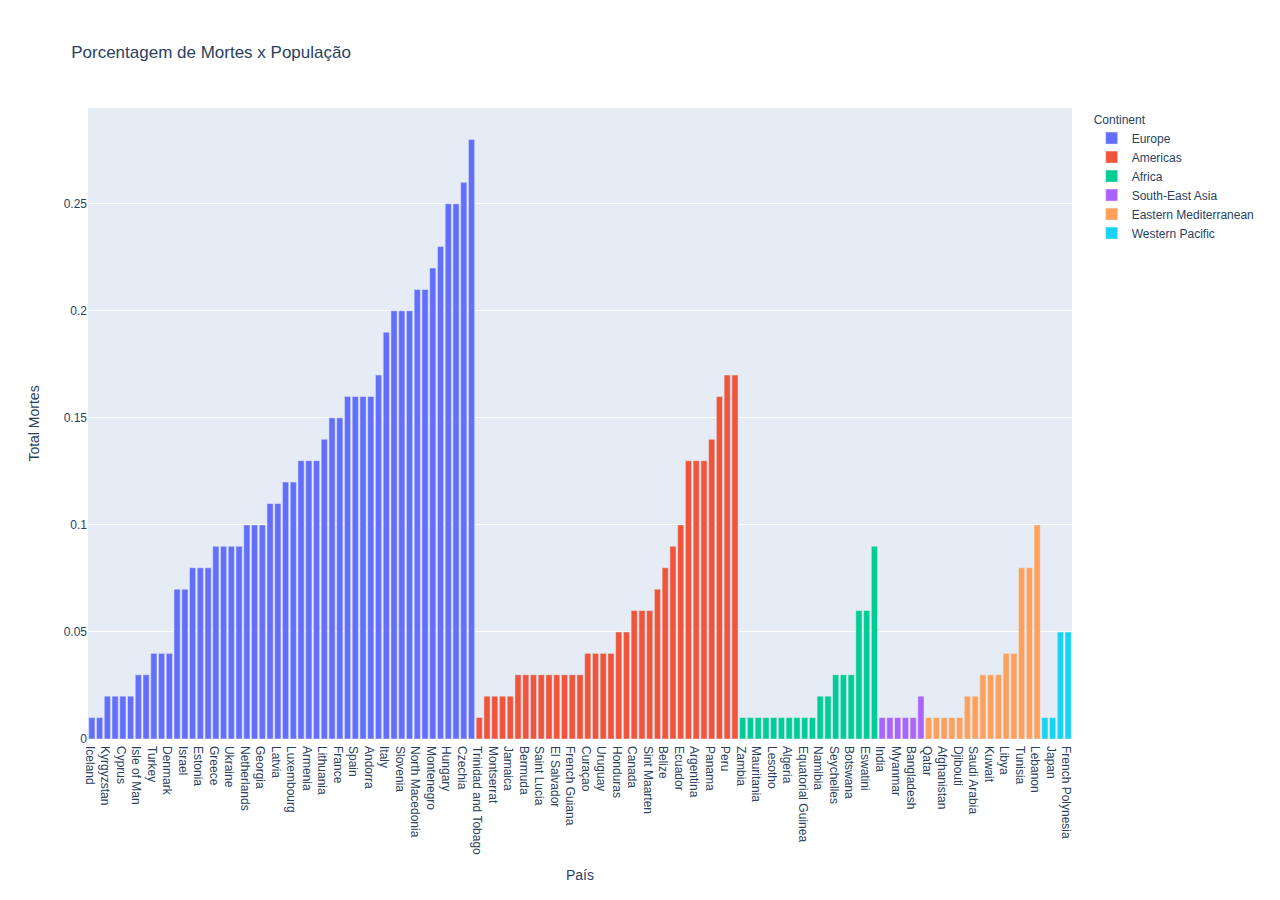
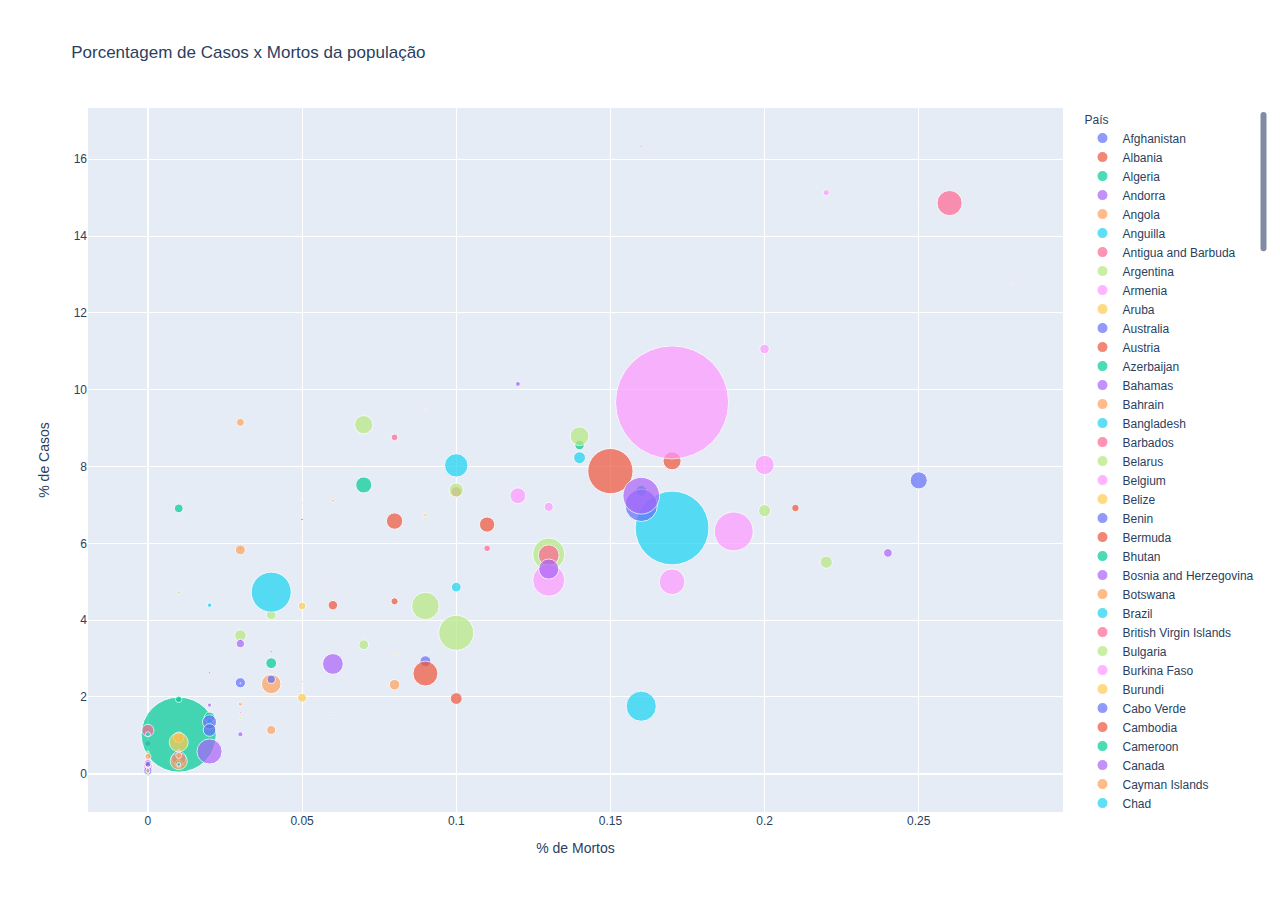
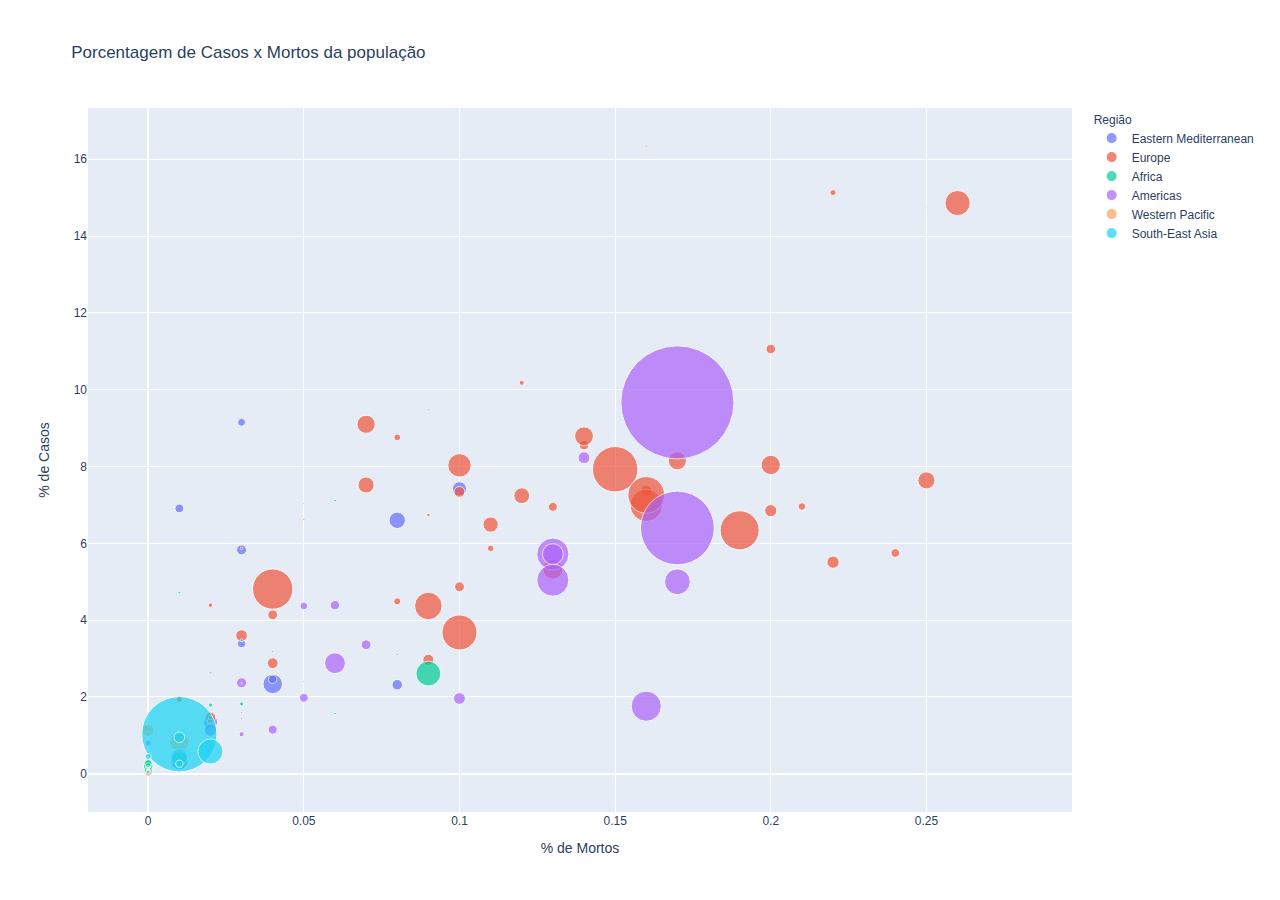
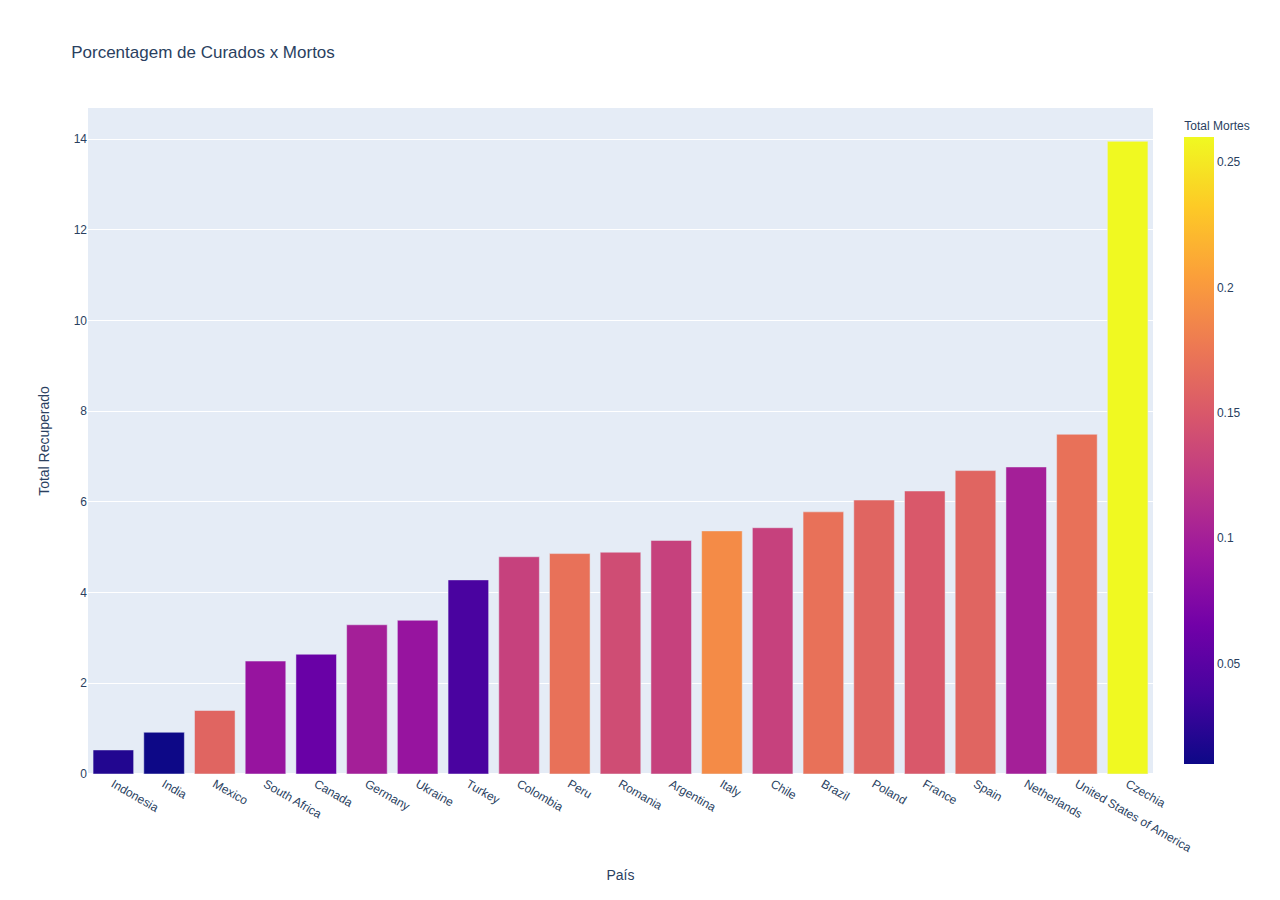
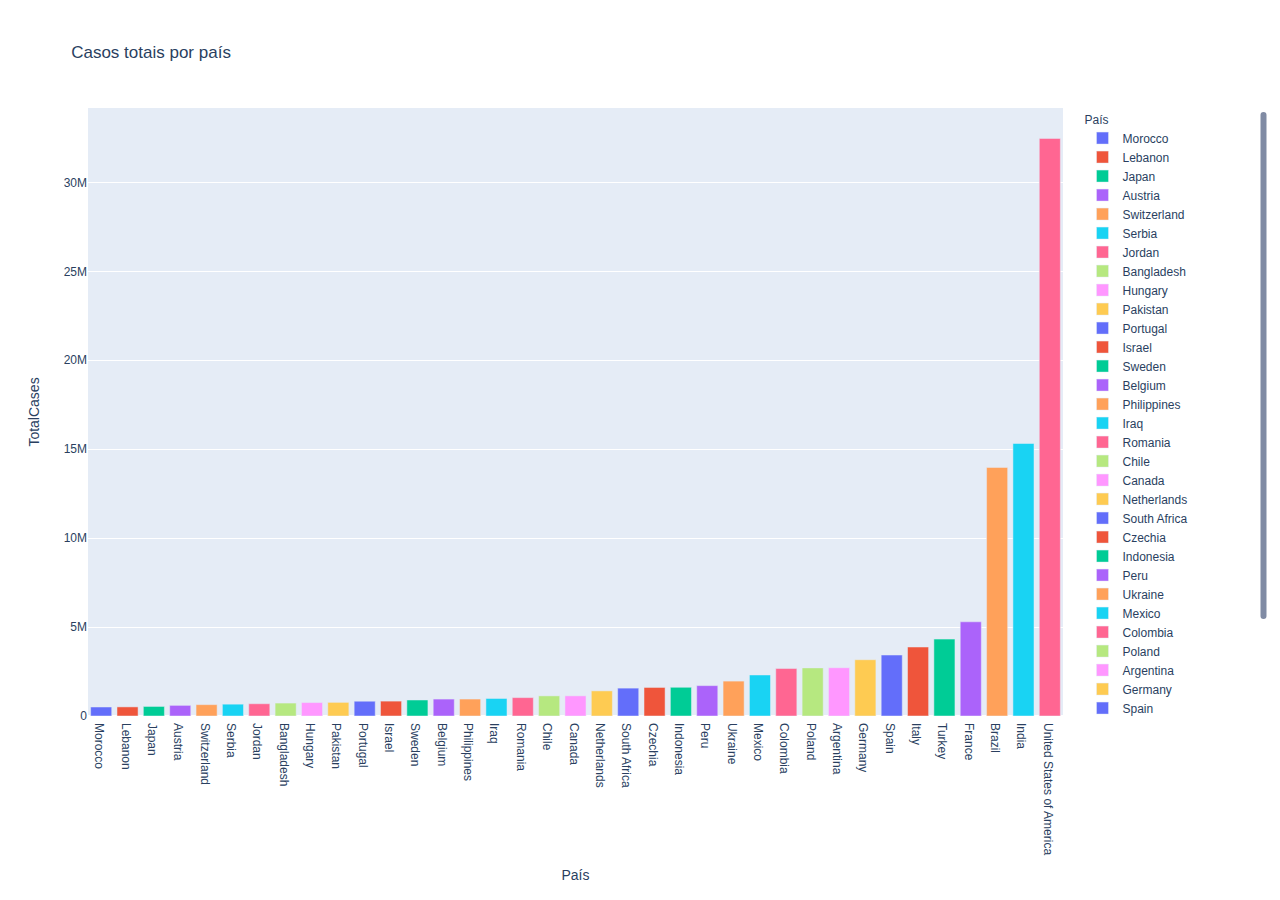
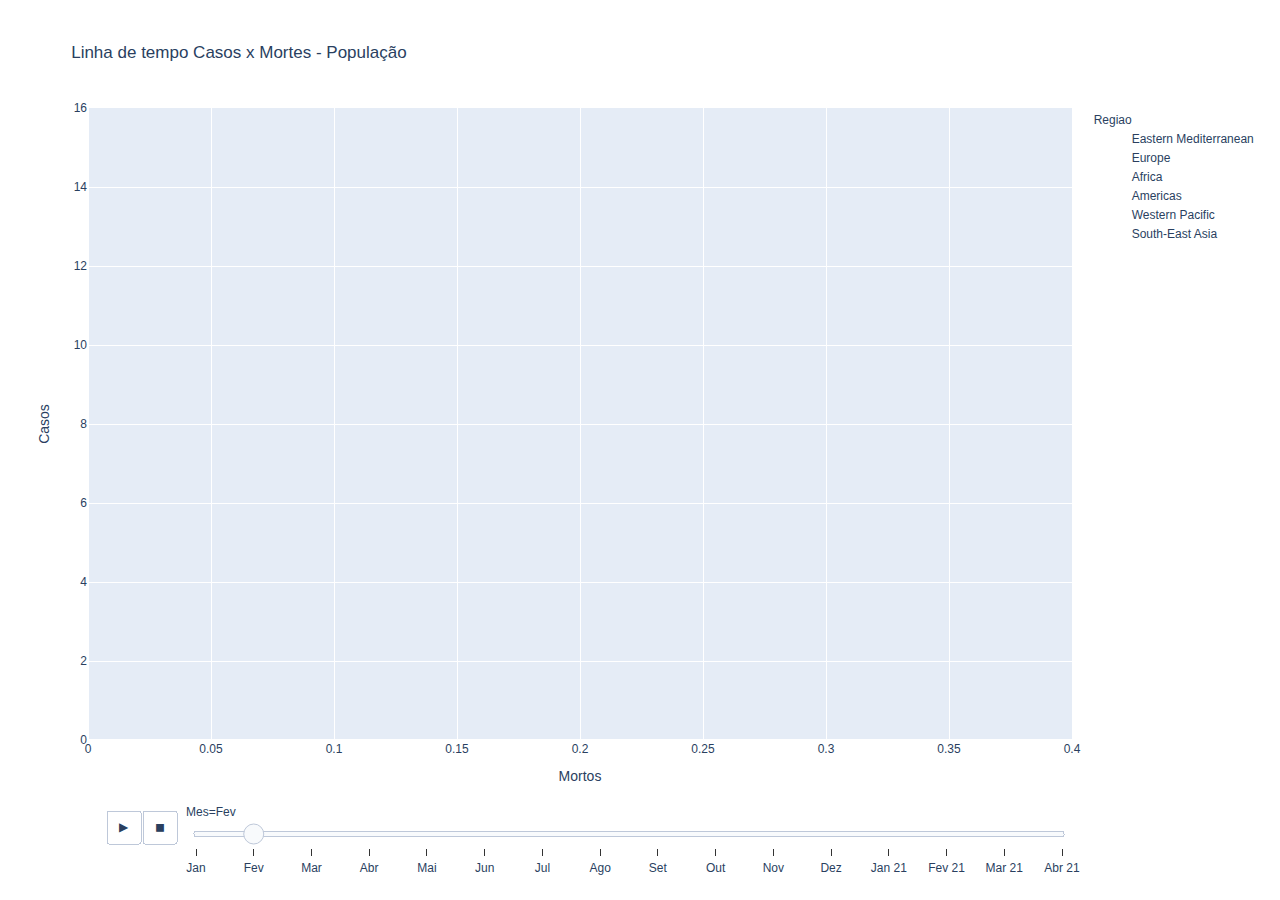
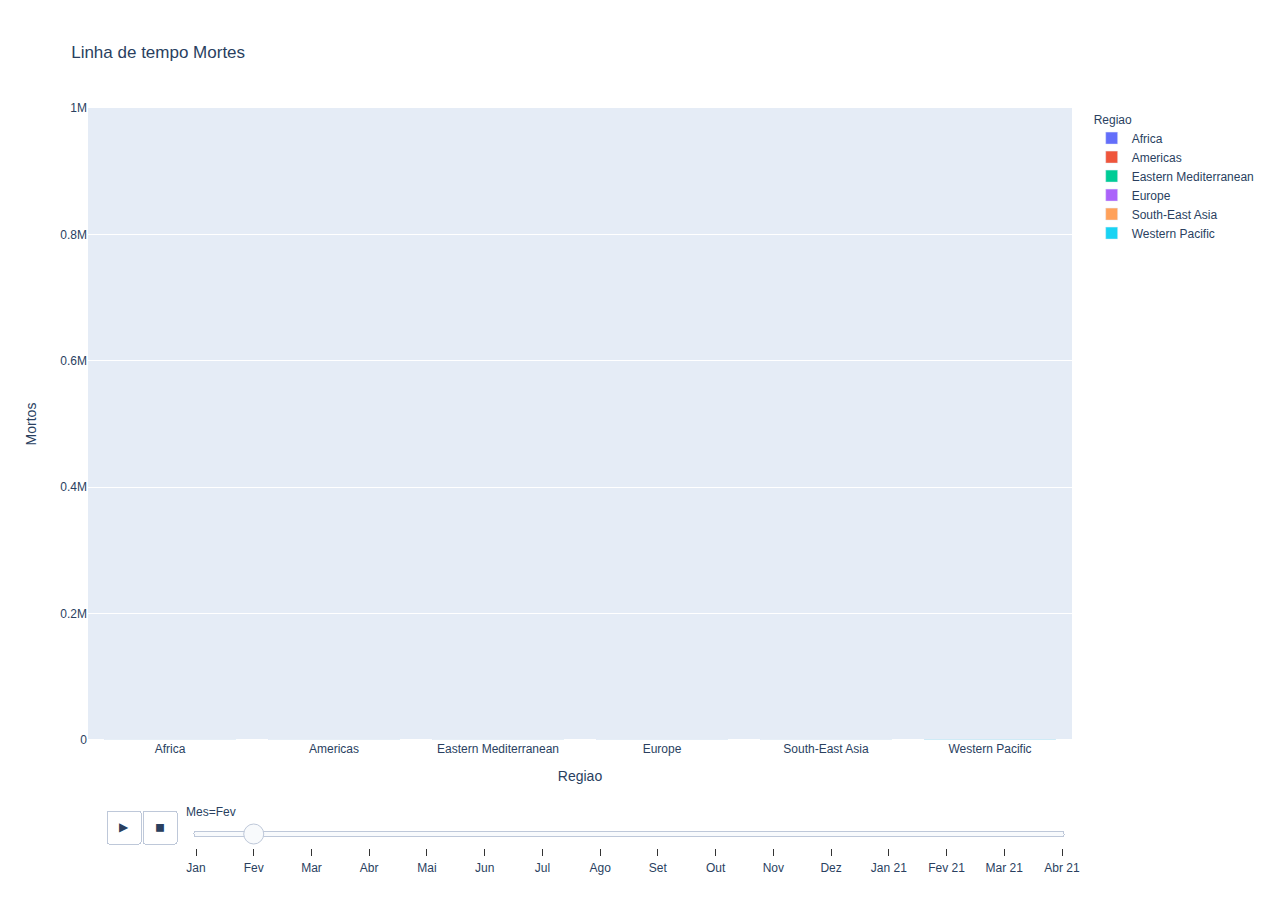
